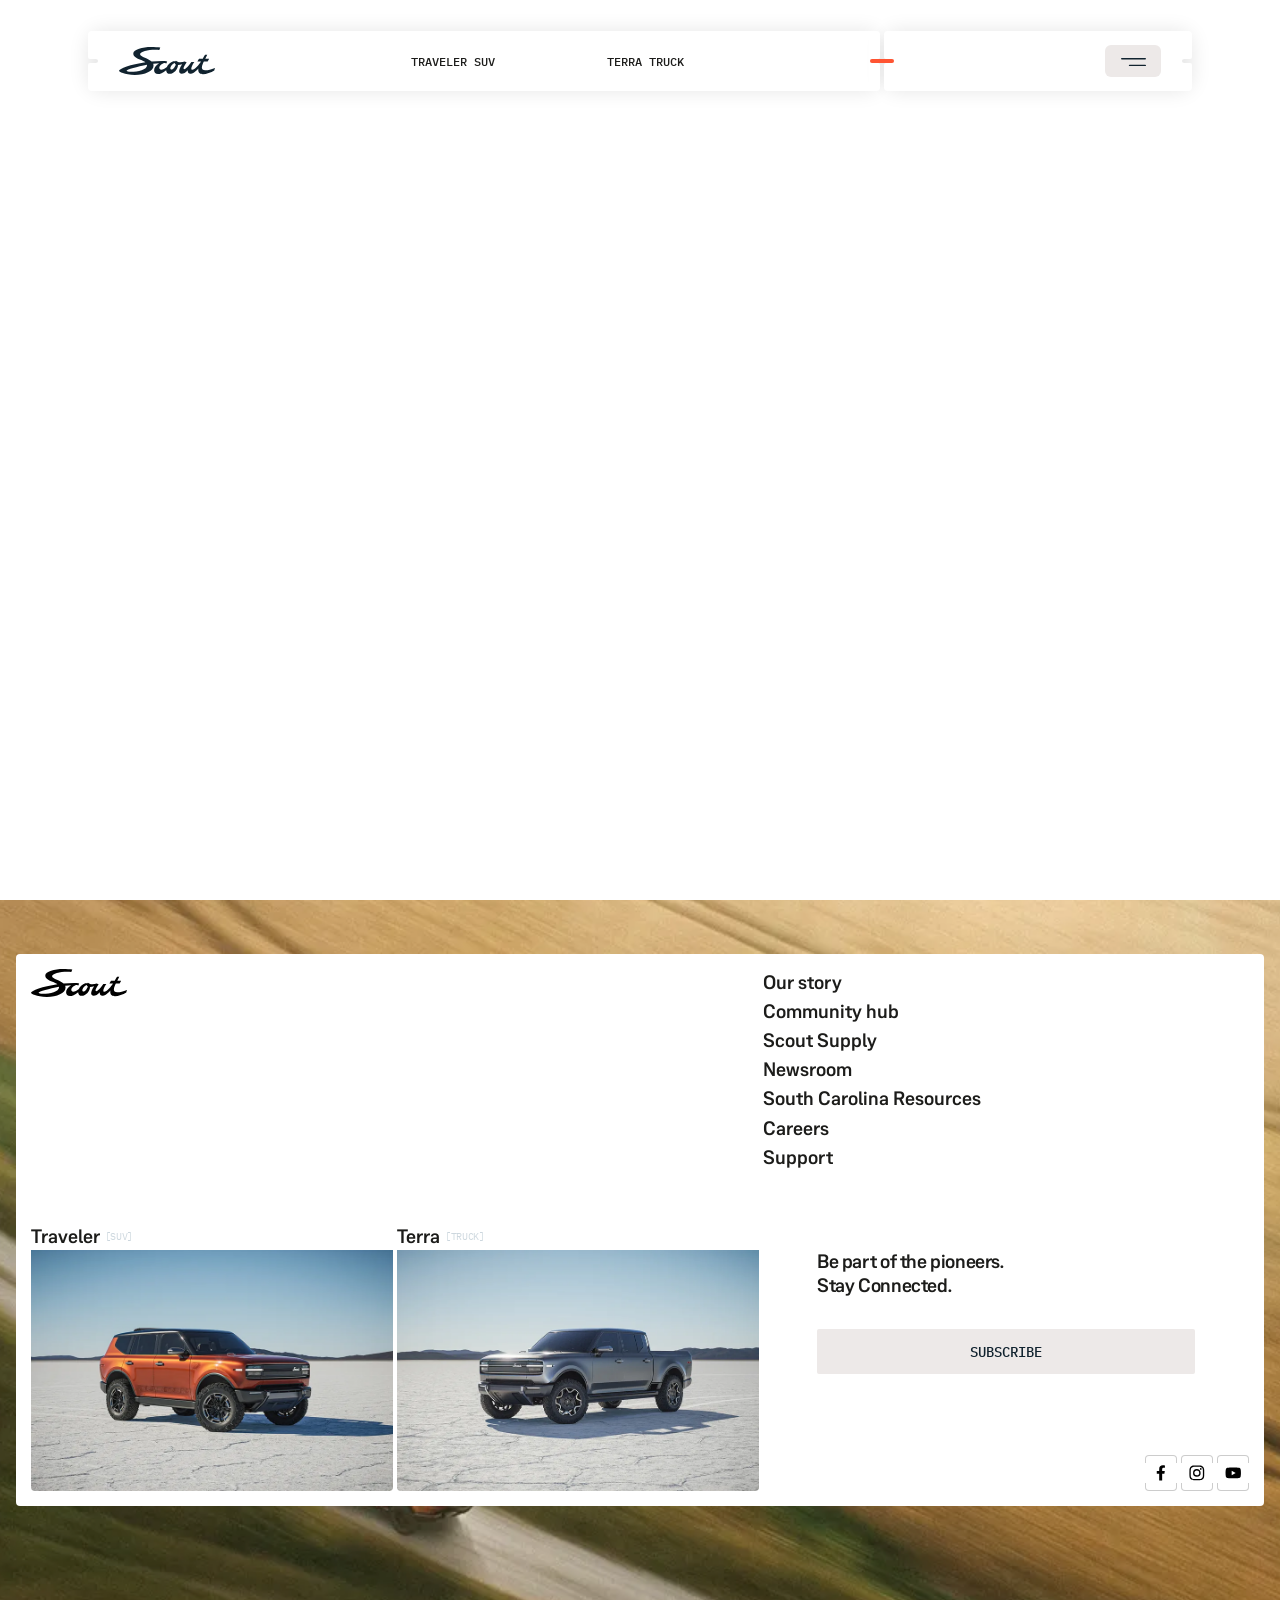
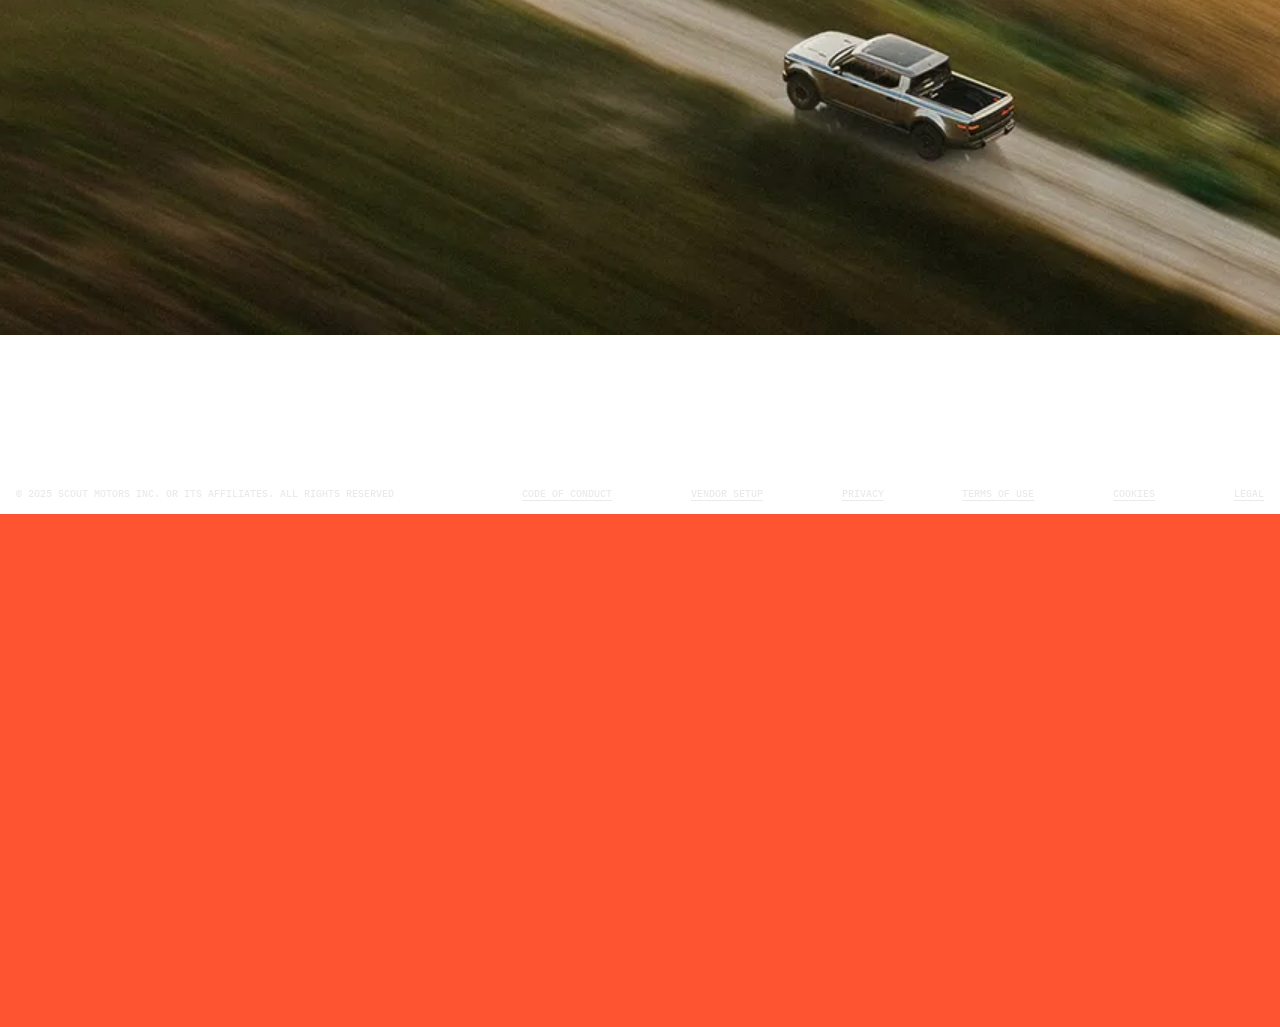
==== careers/index.html @ fe51dde9 "gs" ====
<!DOCTYPE html><html lang="en"> <head><meta charset="UTF-8"><meta name="viewport" content="width=device-width"><link rel="icon" type="image/svg+xml" href="/favicon.svg"><link rel="sitemap" href="/sitemap-index.xml"><meta name="generator" content="Astro v4.16.18"><!-- OneTrust Cookies Consent Notice start for www.scoutmotors.com --><script src="https://cdn.cookielaw.org/scripttemplates/otSDKStub.js" type="text/javascript" charset="UTF-8" data-domain-script="01917b07-a124-7808-bd2e-04bf32c67e38"></script><script type="text/javascript">
            //initialize OneTrust Cookies Consent Notice for www.scoutmotors.com
            function OptanonWrapper() {}
        </script><!-- in <head> before GTM code --><!-- <script is:inline>
            window.dataLayer = window.dataLayer || [];
            function gtag() {
                dataLayer.push(arguments);
            }
        </script> --><!-- Google Tag Manager --><script async defer>(function(){const GTM_ID = "GTM-MXZLWJSB";

            (function (w, d, s, l, i) {
                w[l] = w[l] || [];
                w[l].push({ 'gtm.start': new Date().getTime(), event: 'gtm.js' });
                var f = d.getElementsByTagName(s)[0],
                    j = d.createElement(s),
                    dl = l != 'dataLayer' ? '&l=' + l : '';
                j.setAttribute('class', 'optanon-category-C0002');
                j.async = true;
                j.src = 'https://www.googletagmanager.com/gtm.js?id=' + i + dl;
                f.parentNode.insertBefore(j, f);
            })(window, document, 'script', 'dataLayer', GTM_ID);
        })();</script><!-- End Google Tag Manager --><!-- Google tag (gtag.js) --><script async src="https://www.googletagmanager.com/gtag/js?id=G-EWMT52PYQP"></script><script type="text/plain" class="optanon-category-C0002">(function(){const GA_ID = "G-EWMT52PYQP";

            window.dataLayer = window.dataLayer || [];
            function gtag() {
                dataLayer.push(arguments);
            }
            gtag('js', new Date());

            gtag('config', GA_ID);
        })();</script><title>Jobs at Scout Motors</title><link rel="canonical" href="https://www.scoutmotors.com/careers"><meta name="description" content="Scouts always come back."><meta name="robots" content="index, follow"><meta property="og:title" content="Jobs at Scout Motors"><meta property="og:type" content="website"><meta property="og:image" content="https://images.ctfassets.net/bi0eniwfxrs8/7srJzab8iM36Jm9fgBqLZ5/27ed99071bf9fe60a0663b18d64bd4b2/Traveler.webp"><meta property="og:url" content="https://www.scoutmotors.com/careers"><meta property="og:description" content="Scouts always come back."><meta name="twitter:card" content="summary_large_image"><meta name="twitter:site" content="@Scout_Motors"><meta name="twitter:title" content="Jobs at Scout Motors"><meta name="twitter:image" content="https://images.ctfassets.net/bi0eniwfxrs8/7srJzab8iM36Jm9fgBqLZ5/27ed99071bf9fe60a0663b18d64bd4b2/Traveler.webp"><meta name="twitter:description" content="Scouts always come back."><meta name="robots" content="index,follow"><!-- Fonts --><link rel="preload" href="/fonts/ScoutSansV4-Regular_ttf.woff2" as="font" type="font/woff2" crossorigin><link rel="preload" href="/fonts/ScoutSansV4-Medium_ttf.woff2" as="font" type="font/woff2" crossorigin><link rel="preload" href="/fonts/ScoutSansSemiCondV4-Bold_ttf.woff2" as="font" type="font/woff2" crossorigin><link rel="preload" href="/fonts/ScoutSansWideV4-Medium_ttf.woff2" as="font" type="font/woff2" crossorigin><link rel="preload" href="/fonts/IBMPlexMono-Regular.woff2" as="font" type="font/woff2" crossorigin><link rel="preload" href="/fonts/IBMPlexMono-Medium.woff2" as="font" type="font/woff2" crossorigin><link rel="prefetch" href="/assets/images/sprite.svg?v=1752703705661" as="image" type="image/svg+xml"><link rel="stylesheet" href="/_astro/ourstory.xHQ1y80_.css">
<style>@keyframes react-loading-skeleton{to{transform:translate(100%)}}.react-loading-skeleton{--base-color: #ebebeb;--highlight-color: #f5f5f5;--animation-duration: 1.5s;--animation-direction: normal;--pseudo-element-display: block;background-color:var(--base-color);width:100%;border-radius:.25rem;display:inline-flex;line-height:1;position:relative;-webkit-user-select:none;-moz-user-select:none;user-select:none;overflow:hidden}.react-loading-skeleton:after{content:" ";display:var(--pseudo-element-display);position:absolute;top:0;left:0;right:0;height:100%;background-repeat:no-repeat;background-image:var( --custom-highlight-background, linear-gradient( 90deg, var(--base-color) 0%, var(--highlight-color) 50%, var(--base-color) 100% ) );transform:translate(-100%);animation-name:react-loading-skeleton;animation-direction:var(--animation-direction);animation-duration:var(--animation-duration);animation-timing-function:ease-in-out;animation-iteration-count:infinite}@media (prefers-reduced-motion){.react-loading-skeleton{--pseudo-element-display: none}}
.lazy-load-image-background.opacity{opacity:0}.lazy-load-image-background.opacity.lazy-load-image-loaded{opacity:1;transition:opacity .3s}
.reserve-form-drawer .reserve-form{margin:0;padding-left:1rem;padding-right:.75rem}@media (min-width: 700px){.reserve-form-drawer .reserve-form{padding-left:1.5rem;padding-right:1.5rem;padding-top:55px;padding-bottom:55px}}@media (min-width: 1000px){.reserve-form-drawer .reserve-form{padding-left:45px;padding-right:45px}}@media (max-width: 699px){.reserve-form-drawer .reserve-form{border-radius:26px 26px 0 0/26px 26px 0px 0px}}.reserve-form-drawer .reserve-form{background-image:none!important;border-radius:0!important}.reserve-form-drawer .reserve-form .u-container-small{max-width:100%;padding:0}.c-drawer-open{overflow:hidden}.c-drawer-open:after{position:fixed;bottom:0;left:0;top:0;z-index:999;height:100%;width:100%;background-color:#01010180;opacity:1;transition-property:all;transition-timing-function:cubic-bezier(.4,0,.2,1);content:var(--tw-content);transition-duration:.3s}
</style><script type="module" src="/_astro/hoisted.DEENYDYk.js"></script>
        <script>
          // Use existing or create new session ID
          let sessionId = sessionStorage.getItem('session_id');
          if (!sessionId) {
            sessionId = '4be9ad70-6019-41b4-801f-12d979cd3027';
            sessionStorage.setItem('session_id', sessionId);
          }

          // Store for use in this page
          window.sessionId = sessionId;
          window.requestId = '8bfe89f5-7bb7-4d2e-9e81-131b9dd02915';

          // Apply session tracking to XHR requests
          const originalXhrOpen = XMLHttpRequest.prototype.open;
          XMLHttpRequest.prototype.open = function(...args) {
            const method = args[0];
            const url = args[1];
            const result = originalXhrOpen.apply(this, args);
            
            // Only add session header for same-origin requests
            if (isSameOriginRequest(url) && window.sessionId) {
              this.setRequestHeader("X-Session-ID", window.sessionId);
            }
            return result;
          };

          // Apply session tracking to fetch requests
          const originalFetch = window.fetch;
          window.fetch = function(resource, options) {
            options = options || {};
            options.headers = options.headers || {};
            
            // Check if this is a same-origin request before adding session header
            let isSameOrigin = false;
            
            if (typeof resource === 'string') {
              isSameOrigin = isSameOriginRequest(resource);
            } else if (resource instanceof URL) {
              isSameOrigin = isSameOriginRequest(resource.href);
            } else if (resource instanceof Request) {
              isSameOrigin = isSameOriginRequest(resource.url);
            }
            
            // Only add session header for same-origin requests
            if (isSameOrigin && window.sessionId) {
              if (options.headers instanceof Headers) {
                options.headers.set("X-Session-ID", window.sessionId);
              } else {
                options.headers["X-Session-ID"] = window.sessionId;
              }
            }
            
            return originalFetch.call(this, resource, options);
          };
          
          // Fix anchor tags with protocol-relative URLs
          document.addEventListener('DOMContentLoaded', function() {
            // Process all anchor tags on the page
            document.querySelectorAll('a').forEach(function(anchor) {
              // Get the original click handler if any
              const originalClickHandler = anchor.onclick;
              
              // Add our handler to process clicks on anchor tags
              anchor.addEventListener('click', function(event) {
                const href = this.getAttribute('href');
                
                // If it's a protocol-relative URL, don't add any custom headers
                if (href && (href.startsWith('//') || href.includes('://') && !isSameOriginRequest(href))) {
                  // Let default browser behavior handle it without our XHR/fetch overrides
                  return;
                }
              });
            });
          });

          /**
           * Checks if a given URL is same-origin with the current page.
           * @param {string} urlString The URL to check.
           * @returns {boolean} True if the URL is same-origin, false otherwise.
           */
          function isSameOriginRequest(urlString) {
            try {
              const currentOrigin = window.location.origin;
              
              // Handle relative URLs - they're always same origin
              if (urlString.startsWith('/') && !urlString.startsWith('//')) {
                return true;
              }
              
              // Protocol-relative URLs (//example.com/...) need special handling
              if (urlString.startsWith('//')) {
                const protocol = window.location.protocol;
                const fullUrl = protocol + urlString;
                const targetOrigin = new URL(fullUrl).origin;
                return targetOrigin === currentOrigin;
              }
              
              // For absolute URLs, compare origins
              if (urlString.includes('://')) {
                const targetOrigin = new URL(urlString).origin;
                return targetOrigin === currentOrigin;
              }
              
              // For URLs without protocol or leading slash, they're relative and same-origin
              return true;
            } catch (e) {
              console.warn("Error checking origin for URL: " + urlString, e);
              // If there's an error parsing the URL, assume it's cross-origin to be safe
              return false;
            }
          }
        </script>
      
</head> <body> <!--
         /**
         * This code snippet is used to pass environment variables from the server to the client.
         * An alternative approach is to append the variables to the window object.
         */
        --> <div id="scout-env-banner" data-auth-domain="&#34;production-scoutmotors.us.auth0.com&#34;" data-auth-client-id="&#34;rD9OJoz9u1w9rwGfI9OVFpuIoUuOynP5&#34;" data-auth-audience="&#34;https:/scoutmotors.com/api&#34;" data-captcha-site-key-v2="&#34;6LeErNUpAAAAANbSs3h5bhV2xC41Tj3FhaWYTixA&#34;" data-captcha-site-key-v3="&#34;6Lf9eJ8pAAAAAAwwAfa2OiJKohJfrL9OgAaG5DqT&#34;"></div> <style>astro-island,astro-slot,astro-static-slot{display:contents}</style><script>(()=>{var e=async t=>{await(await t())()};(self.Astro||(self.Astro={})).only=e;window.dispatchEvent(new Event("astro:only"));})();;(()=>{var A=Object.defineProperty;var g=(i,o,a)=>o in i?A(i,o,{enumerable:!0,configurable:!0,writable:!0,value:a}):i[o]=a;var d=(i,o,a)=>g(i,typeof o!="symbol"?o+"":o,a);{let i={0:t=>m(t),1:t=>a(t),2:t=>new RegExp(t),3:t=>new Date(t),4:t=>new Map(a(t)),5:t=>new Set(a(t)),6:t=>BigInt(t),7:t=>new URL(t),8:t=>new Uint8Array(t),9:t=>new Uint16Array(t),10:t=>new Uint32Array(t),11:t=>1/0*t},o=t=>{let[l,e]=t;return l in i?i[l](e):void 0},a=t=>t.map(o),m=t=>typeof t!="object"||t===null?t:Object.fromEntries(Object.entries(t).map(([l,e])=>[l,o(e)]));class y extends HTMLElement{constructor(){super(...arguments);d(this,"Component");d(this,"hydrator");d(this,"hydrate",async()=>{var b;if(!this.hydrator||!this.isConnected)return;let e=(b=this.parentElement)==null?void 0:b.closest("astro-island[ssr]");if(e){e.addEventListener("astro:hydrate",this.hydrate,{once:!0});return}let c=this.querySelectorAll("astro-slot"),n={},h=this.querySelectorAll("template[data-astro-template]");for(let r of h){let s=r.closest(this.tagName);s!=null&&s.isSameNode(this)&&(n[r.getAttribute("data-astro-template")||"default"]=r.innerHTML,r.remove())}for(let r of c){let s=r.closest(this.tagName);s!=null&&s.isSameNode(this)&&(n[r.getAttribute("name")||"default"]=r.innerHTML)}let p;try{p=this.hasAttribute("props")?m(JSON.parse(this.getAttribute("props"))):{}}catch(r){let s=this.getAttribute("component-url")||"<unknown>",v=this.getAttribute("component-export");throw v&&(s+=` (export ${v})`),console.error(`[hydrate] Error parsing props for component ${s}`,this.getAttribute("props"),r),r}let u;await this.hydrator(this)(this.Component,p,n,{client:this.getAttribute("client")}),this.removeAttribute("ssr"),this.dispatchEvent(new CustomEvent("astro:hydrate"))});d(this,"unmount",()=>{this.isConnected||this.dispatchEvent(new CustomEvent("astro:unmount"))})}disconnectedCallback(){document.removeEventListener("astro:after-swap",this.unmount),document.addEventListener("astro:after-swap",this.unmount,{once:!0})}connectedCallback(){if(!this.hasAttribute("await-children")||document.readyState==="interactive"||document.readyState==="complete")this.childrenConnectedCallback();else{let e=()=>{document.removeEventListener("DOMContentLoaded",e),c.disconnect(),this.childrenConnectedCallback()},c=new MutationObserver(()=>{var n;((n=this.lastChild)==null?void 0:n.nodeType)===Node.COMMENT_NODE&&this.lastChild.nodeValue==="astro:end"&&(this.lastChild.remove(),e())});c.observe(this,{childList:!0}),document.addEventListener("DOMContentLoaded",e)}}async childrenConnectedCallback(){let e=this.getAttribute("before-hydration-url");e&&await import(e),this.start()}async start(){let e=JSON.parse(this.getAttribute("opts")),c=this.getAttribute("client");if(Astro[c]===void 0){window.addEventListener(`astro:${c}`,()=>this.start(),{once:!0});return}try{await Astro[c](async()=>{let n=this.getAttribute("renderer-url"),[h,{default:p}]=await Promise.all([import(this.getAttribute("component-url")),n?import(n):()=>()=>{}]),u=this.getAttribute("component-export")||"default";if(!u.includes("."))this.Component=h[u];else{this.Component=h;for(let f of u.split("."))this.Component=this.Component[f]}return this.hydrator=p,this.hydrate},e,this)}catch(n){console.error(`[astro-island] Error hydrating ${this.getAttribute("component-url")}`,n)}}attributeChangedCallback(){this.hydrate()}}d(y,"observedAttributes",["props"]),customElements.get("astro-island")||customElements.define("astro-island",y)}})();</script><astro-island uid="Z1CIuih" component-url="/_astro/HandleAuth.D9Xv_Iz5.js" component-export="default" renderer-url="/_astro/client.4fxRVa_4.js" props="{}" ssr="" client="only" opts="{&quot;name&quot;:&quot;HandleAuth&quot;,&quot;value&quot;:&quot;react&quot;}"></astro-island> <img class="optanon-category-C0002 u-h-0" height="1" width="1" alt="" src="https://insight.adsrvr.org/track/pxl/?adv=198qibv&ct=0:n9nvoxw&fmt=3"> <header> <nav class="c-header"> <c-skip-link class="c-skip-link"> <button type="button" class="c-button -primary"> <span class="c-button_inner"> <span class="c-button_label"> Skip to main content </span>  </span> </button> </c-skip-link>  <div class="c-header_outer"> <div class="c-header_primary || c-header_col"> <div class="c-header_col-razor"> <div></div> </div> <div class="c-header_col-bg"></div> <a href="/" class="c-header_logo" id="headerLogo" aria-label="Scout Motors"> <span class="c-icon"> <svg class="svg-logo" aria-hidden="true" focusable="false"> <use href="/assets/images/sprite.svg?v=1752703705661#logo"></use> </svg> </span> </a> <div class="c-header_products"> <span class="u-sr-only">Products</span> <ul class="c-header_nav"> <li class="c-header_nav-item"> <a href="/traveler" class="c-header_link -product c-button -link"> Traveler SUV </a> </li><li class="c-header_nav-item"> <a href="/terra" class="c-header_link -product c-button -link"> Terra Truck </a> </li> </ul> </div> <div class="c-header_col-razor"> <div></div> </div> </div> <div class="c-header_secondary || c-header_col" tabindex="-1" id="secondary-nav"> <div class="c-header_col-razor"> <div></div> </div> <div class="c-header_col-bg"></div> <astro-island uid="Z10o1iy" component-url="/_astro/HeaderSecondaryNav.DB0nwmVf.js" component-export="default" renderer-url="/_astro/client.4fxRVa_4.js" props="{}" ssr="" client="only" opts="{&quot;name&quot;:&quot;HeaderSecondaryNav&quot;,&quot;value&quot;:&quot;react&quot;}"></astro-island> <button type="button" data-menu-toggler id="headerMenuToggler" aria-label="Menu" class="c-button c-header_menu-toggler -light -menu"> <span class="c-button_inner"> <span class="c-button_label">  <span class="c-icon"> <svg class="svg-burger" aria-hidden="true" focusable="false"> <use href="/assets/images/sprite.svg?v=1752703705661#burger"></use> </svg> </span>  </span>  </span> </button> <div class="c-header_col-razor"> <div></div> </div> </div> </div> </nav> <c-menu data-lenis-prevent> <nav class="c-menu"> <div class="c-menu_inner" data-menu> <div class="c-menu_head"> <a href="/" class="c-menu_logo" id="menuLogo" aria-label="Scout Motors"><span class="c-icon"> <svg class="svg-logo" aria-hidden="true" focusable="false"> <use href="/assets/images/sprite.svg?v=1752703705661#logo"></use> </svg> </span></a> <button type="button" id="menuClose" data-menu-toggler aria-label="Close" class="c-button -menu -light"> <span class="c-button_inner"> <span class="c-button_label">  <span class="c-icon"> <svg class="svg-burger-close" aria-hidden="true" focusable="false"> <use href="/assets/images/sprite.svg?v=1752703705661#burger-close"></use> </svg> </span>  </span>  </span> </button> </div> <div class="c-menu_main"> <div class="c-menu_main-inner"> <ul class="c-primary-nav"> <li class="c-primary-nav_item"> <a href="/ourstory" class="c-primary-nav_link"> Our story </a> </li><li class="c-primary-nav_item"> <a href="/community" class="c-primary-nav_link"> Community hub </a> </li><li class="c-primary-nav_item"> <a href="https://supply.scoutmotors.com/" class="c-primary-nav_link"> Scout Supply </a> </li><li class="c-primary-nav_item"> <a href="/newsroom" class="c-primary-nav_link"> Newsroom </a> </li><li class="c-primary-nav_item"> <a href="/scresources" class="c-primary-nav_link"> South Carolina Resources </a> </li><li class="c-primary-nav_item"> <a href="/careers" class="c-primary-nav_link"> Careers </a> </li><li class="c-primary-nav_item"> <a href="https://support.scoutmotors.com" class="c-primary-nav_link"> Support </a> </li> </ul> <astro-island uid="Z1eVMlo" component-url="/_astro/MenuAccount.DepO2aXM.js" component-export="default" renderer-url="/_astro/client.4fxRVa_4.js" props="{}" ssr="" client="only" opts="{&quot;name&quot;:&quot;MenuAccount&quot;,&quot;value&quot;:&quot;react&quot;}"></astro-island> </div> </div> <ul class="c-menu_products || u-grid u-grid-cols-2 u-gap-1"> <div class="c-nav-tile c-menu_product"> <div class="c-nav-tile_head"> <span class="c-nav-tile_title">Traveler</span> <span class="c-nav-tile_subtitle">SUV</span> </div> <div class="c-nav-tile_image-wrapper"> <div style="--width:960;--height:540" class="c-image -lazy-load -cover || c-nav-tile_image"><div class="c-image_inner"><img src="/assets/imgs/traveler_product_thumb.BhAY_f9P.jpg&#38;w=960&#38;h=540&#38;f=webp" srcset="/assets/imgs/traveler_product_thumb.BhAY_f9P.jpg&#38;w=720&#38;f=webp 720w, /assets/imgs/traveler_product_thumb.BhAY_f9P.jpg&#38;w=960&#38;h=540&#38;f=webp 1440w, /assets/imgs/traveler_product_thumb.BhAY_f9P.jpg&#38;w=960&#38;h=540&#38;f=webp 1920w" class="c-image_img" inferSize="true" sizes="(max-width: 720px) 720px, (max-width: 1440px) 1440px, 1920px" alt="Traveler SUV" loading="lazy" onload="this.closest('.c-image')?.classList?.add('is-loaded');" width="960" height="540" decoding="async"></div></div> </div> <a href="/traveler" class="c-nav-tile_link">Learn more about Traveler</a> </div><div class="c-nav-tile c-menu_product"> <div class="c-nav-tile_head"> <span class="c-nav-tile_title">Terra</span> <span class="c-nav-tile_subtitle">Truck</span> </div> <div class="c-nav-tile_image-wrapper"> <div style="--width:960;--height:540" class="c-image -lazy-load -cover || c-nav-tile_image"><div class="c-image_inner"><img src="/assets/imgs/terra_product_thumb.m3XxHfjB.jpg&#38;w=960&#38;h=540&#38;f=webp" srcset="/assets/imgs/terra_product_thumb.m3XxHfjB.jpg&#38;w=720&#38;f=webp 720w, /assets/imgs/terra_product_thumb.m3XxHfjB.jpg&#38;w=960&#38;h=540&#38;f=webp 1440w, /assets/imgs/terra_product_thumb.m3XxHfjB.jpg&#38;w=960&#38;h=540&#38;f=webp 1920w" class="c-image_img" inferSize="true" sizes="(max-width: 720px) 720px, (max-width: 1440px) 1440px, 1920px" alt="Terra Truck" loading="lazy" onload="this.closest('.c-image')?.classList?.add('is-loaded');" width="960" height="540" decoding="async"></div></div> </div> <a href="/terra" class="c-nav-tile_link">Learn more about Terra</a> </div> </ul> <div class="c-menu_cta"> <div class="c-book-tile u-button-hover c-menu_cta-tile"> <div class="c-book-tile_head c-body-reg-white">  <div class="u-grid u-grid-cols-2 u-gap-1"> <span>Reservations open now.</span> <span>Be part of the pioneers.</span> </div>  </div> <hr class="c-book-tile_hr"> <div class="c-book-tile_cta" aria-hidden="true"> <div aria-hidden="true" class="c-button -transparent -full u-cursor-pointer"> <span class="c-button_inner"> <span class="c-button_label"> Reserve Now </span>  </span> </div> </div> <button class="c-book-tile_link menu-reservation">Reserve Now</button> </div>  </div> </div> </nav> <div class="c-menu_backdrop"></div> </c-menu>  </header> <main role="main" id="main-content"> <div id="content" class="u-min-h-[100vh]">   <astro-island uid="ZQ8yPW" component-url="/_astro/HeroBanner.ktQ4ekwL.js" component-export="default" renderer-url="/_astro/client.4fxRVa_4.js" props="{&quot;careerPageData&quot;:[0,{&quot;metadata&quot;:[0,{&quot;tags&quot;:[1,[]],&quot;concepts&quot;:[1,[]]}],&quot;sys&quot;:[0,{&quot;space&quot;:[0,{&quot;sys&quot;:[0,{&quot;type&quot;:[0,&quot;Link&quot;],&quot;linkType&quot;:[0,&quot;Space&quot;],&quot;id&quot;:[0,&quot;bi0eniwfxrs8&quot;]}]}],&quot;id&quot;:[0,&quot;2zWLgSC2MgH1fp5g5DZQ4q&quot;],&quot;type&quot;:[0,&quot;Entry&quot;],&quot;createdAt&quot;:[0,&quot;2024-07-04T06:44:14.014Z&quot;],&quot;updatedAt&quot;:[0,&quot;2025-05-08T06:43:49.928Z&quot;],&quot;environment&quot;:[0,{&quot;sys&quot;:[0,{&quot;id&quot;:[0,&quot;master&quot;],&quot;type&quot;:[0,&quot;Link&quot;],&quot;linkType&quot;:[0,&quot;Environment&quot;]}]}],&quot;publishedVersion&quot;:[0,192],&quot;revision&quot;:[0,36],&quot;contentType&quot;:[0,{&quot;sys&quot;:[0,{&quot;type&quot;:[0,&quot;Link&quot;],&quot;linkType&quot;:[0,&quot;ContentType&quot;],&quot;id&quot;:[0,&quot;careersPage&quot;]}]}],&quot;locale&quot;:[0,&quot;en-US&quot;]}],&quot;fields&quot;:[0,{&quot;title&quot;:[0,&quot;Careers Page&quot;],&quot;heroSection&quot;:[0,{&quot;metadata&quot;:[0,{&quot;tags&quot;:[1,[]],&quot;concepts&quot;:[1,[]]}],&quot;sys&quot;:[0,{&quot;space&quot;:[0,{&quot;sys&quot;:[0,{&quot;type&quot;:[0,&quot;Link&quot;],&quot;linkType&quot;:[0,&quot;Space&quot;],&quot;id&quot;:[0,&quot;bi0eniwfxrs8&quot;]}]}],&quot;id&quot;:[0,&quot;449KkCu7Ft2fdN8gYnvCDb&quot;],&quot;type&quot;:[0,&quot;Entry&quot;],&quot;createdAt&quot;:[0,&quot;2024-07-04T06:31:03.180Z&quot;],&quot;updatedAt&quot;:[0,&quot;2025-07-23T13:04:16.998Z&quot;],&quot;environment&quot;:[0,{&quot;sys&quot;:[0,{&quot;id&quot;:[0,&quot;master&quot;],&quot;type&quot;:[0,&quot;Link&quot;],&quot;linkType&quot;:[0,&quot;Environment&quot;]}]}],&quot;publishedVersion&quot;:[0,73],&quot;revision&quot;:[0,14],&quot;contentType&quot;:[0,{&quot;sys&quot;:[0,{&quot;type&quot;:[0,&quot;Link&quot;],&quot;linkType&quot;:[0,&quot;ContentType&quot;],&quot;id&quot;:[0,&quot;careerHeroBanner&quot;]}]}],&quot;locale&quot;:[0,&quot;en-US&quot;]}],&quot;fields&quot;:[0,{&quot;title&quot;:[0,&quot;The world needs more scouts.&quot;],&quot;titleAnimation&quot;:[0,{&quot;data&quot;:[0,{}],&quot;content&quot;:[1,[[0,{&quot;data&quot;:[0,{}],&quot;content&quot;:[1,[[0,{&quot;data&quot;:[0,{}],&quot;content&quot;:[1,[[0,{&quot;data&quot;:[0,{}],&quot;content&quot;:[1,[[0,{&quot;data&quot;:[0,{}],&quot;marks&quot;:[1,[]],&quot;value&quot;:[0,&quot;The world  &quot;],&quot;nodeType&quot;:[0,&quot;text&quot;]}]]],&quot;nodeType&quot;:[0,&quot;paragraph&quot;]}]]],&quot;nodeType&quot;:[0,&quot;list-item&quot;]}],[0,{&quot;data&quot;:[0,{}],&quot;content&quot;:[1,[[0,{&quot;data&quot;:[0,{}],&quot;content&quot;:[1,[[0,{&quot;data&quot;:[0,{}],&quot;marks&quot;:[1,[]],&quot;value&quot;:[0,&quot;needs more &quot;],&quot;nodeType&quot;:[0,&quot;text&quot;]}]]],&quot;nodeType&quot;:[0,&quot;paragraph&quot;]}]]],&quot;nodeType&quot;:[0,&quot;list-item&quot;]}],[0,{&quot;data&quot;:[0,{}],&quot;content&quot;:[1,[[0,{&quot;data&quot;:[0,{}],&quot;content&quot;:[1,[[0,{&quot;data&quot;:[0,{}],&quot;marks&quot;:[1,[]],&quot;value&quot;:[0,&quot;scouts.&quot;],&quot;nodeType&quot;:[0,&quot;text&quot;]}]]],&quot;nodeType&quot;:[0,&quot;paragraph&quot;]}]]],&quot;nodeType&quot;:[0,&quot;list-item&quot;]}]]],&quot;nodeType&quot;:[0,&quot;unordered-list&quot;]}],[0,{&quot;data&quot;:[0,{}],&quot;content&quot;:[1,[[0,{&quot;data&quot;:[0,{}],&quot;marks&quot;:[1,[]],&quot;value&quot;:[0,&quot;&quot;],&quot;nodeType&quot;:[0,&quot;text&quot;]}]]],&quot;nodeType&quot;:[0,&quot;paragraph&quot;]}]]],&quot;nodeType&quot;:[0,&quot;document&quot;]}],&quot;subTitle&quot;:[0,&quot;From the original Scout to our cutting-edge electric vehicles, at Scout Motors, we believe in doing things the right way—the Scout way. Every vehicle we create is a testament to our commitment to quality, sustainability, and American craftsmanship.&quot;],&quot;media&quot;:[0,{&quot;metadata&quot;:[0,{&quot;tags&quot;:[1,[]],&quot;concepts&quot;:[1,[]]}],&quot;sys&quot;:[0,{&quot;space&quot;:[0,{&quot;sys&quot;:[0,{&quot;type&quot;:[0,&quot;Link&quot;],&quot;linkType&quot;:[0,&quot;Space&quot;],&quot;id&quot;:[0,&quot;bi0eniwfxrs8&quot;]}]}],&quot;id&quot;:[0,&quot;2HOUOsZYD9sxweVwn1mDRo&quot;],&quot;type&quot;:[0,&quot;Asset&quot;],&quot;createdAt&quot;:[0,&quot;2024-07-04T06:30:49.396Z&quot;],&quot;updatedAt&quot;:[0,&quot;2025-04-16T06:35:39.315Z&quot;],&quot;environment&quot;:[0,{&quot;sys&quot;:[0,{&quot;id&quot;:[0,&quot;master&quot;],&quot;type&quot;:[0,&quot;Link&quot;],&quot;linkType&quot;:[0,&quot;Environment&quot;]}]}],&quot;publishedVersion&quot;:[0,38],&quot;revision&quot;:[0,10],&quot;locale&quot;:[0,&quot;en-US&quot;]}],&quot;fields&quot;:[0,{&quot;title&quot;:[0,&quot;20231121-huntca-scoutmotors-27&quot;],&quot;description&quot;:[0,&quot;&quot;],&quot;file&quot;:[0,{&quot;url&quot;:[0,&quot;//images.ctfassets.net/bi0eniwfxrs8/2HOUOsZYD9sxweVwn1mDRo/0c3ae8ae24e1c2da1e10d0b7e8af03d7/20231121-huntca-scoutmotors-27.jpg&quot;],&quot;details&quot;:[0,{&quot;size&quot;:[0,1795888],&quot;image&quot;:[0,{&quot;width&quot;:[0,1440],&quot;height&quot;:[0,1584]}]}],&quot;fileName&quot;:[0,&quot;20231121-huntca-scoutmotors-27.jpg&quot;],&quot;contentType&quot;:[0,&quot;image/jpeg&quot;]}]}]}],&quot;buttonText&quot;:[0,&quot;All Positions&quot;],&quot;buttonType&quot;:[0,&quot;External&quot;],&quot;buttonUrl&quot;:[0,&quot;https://job-boards.greenhouse.io/scoutmotors&quot;],&quot;secondaryButtonText&quot;:[0,&quot;Manufacturing Positions&quot;],&quot;secondaryButtonType&quot;:[0,&quot;External&quot;],&quot;secondaryButtonUrl&quot;:[0,&quot;https://scoutmotors.sctechjobs.com/ &quot;]}]}],&quot;quoteSection&quot;:[0,{&quot;metadata&quot;:[0,{&quot;tags&quot;:[1,[]],&quot;concepts&quot;:[1,[]]}],&quot;sys&quot;:[0,{&quot;space&quot;:[0,{&quot;sys&quot;:[0,{&quot;type&quot;:[0,&quot;Link&quot;],&quot;linkType&quot;:[0,&quot;Space&quot;],&quot;id&quot;:[0,&quot;bi0eniwfxrs8&quot;]}]}],&quot;id&quot;:[0,&quot;5LKbWFWpQgPx8cW28iFHOj&quot;],&quot;type&quot;:[0,&quot;Entry&quot;],&quot;createdAt&quot;:[0,&quot;2024-07-05T11:56:20.041Z&quot;],&quot;updatedAt&quot;:[0,&quot;2024-12-04T12:17:45.546Z&quot;],&quot;environment&quot;:[0,{&quot;sys&quot;:[0,{&quot;id&quot;:[0,&quot;master&quot;],&quot;type&quot;:[0,&quot;Link&quot;],&quot;linkType&quot;:[0,&quot;Environment&quot;]}]}],&quot;publishedVersion&quot;:[0,38],&quot;revision&quot;:[0,15],&quot;contentType&quot;:[0,{&quot;sys&quot;:[0,{&quot;type&quot;:[0,&quot;Link&quot;],&quot;linkType&quot;:[0,&quot;ContentType&quot;],&quot;id&quot;:[0,&quot;componentTitledesc&quot;]}]}],&quot;locale&quot;:[0,&quot;en-US&quot;]}],&quot;fields&quot;:[0,{&quot;title&quot;:[0,&quot;“We have the privilege of connecting the past with the future by helping people imagine what is possible with the next generation of Scouts.”&quot;],&quot;description&quot;:[0,{&quot;nodeType&quot;:[0,&quot;document&quot;],&quot;data&quot;:[0,{}],&quot;content&quot;:[1,[[0,{&quot;nodeType&quot;:[0,&quot;paragraph&quot;],&quot;data&quot;:[0,{}],&quot;content&quot;:[1,[[0,{&quot;nodeType&quot;:[0,&quot;text&quot;],&quot;value&quot;:[0,&quot;- Scott Keogh - President and CEO, Scout Motors&quot;],&quot;marks&quot;:[1,[]],&quot;data&quot;:[0,{}]}]]]}]]]}]}]}],&quot;scoutWaySectionTitle&quot;:[0,{&quot;data&quot;:[0,{}],&quot;content&quot;:[1,[[0,{&quot;data&quot;:[0,{}],&quot;content&quot;:[1,[[0,{&quot;data&quot;:[0,{}],&quot;marks&quot;:[1,[]],&quot;value&quot;:[0,&quot;The&quot;],&quot;nodeType&quot;:[0,&quot;text&quot;]}]]],&quot;nodeType&quot;:[0,&quot;heading-5&quot;]}],[0,{&quot;data&quot;:[0,{}],&quot;content&quot;:[1,[[0,{&quot;data&quot;:[0,{}],&quot;marks&quot;:[1,[]],&quot;value&quot;:[0,&quot;Scout&quot;],&quot;nodeType&quot;:[0,&quot;text&quot;]}]]],&quot;nodeType&quot;:[0,&quot;heading-5&quot;]}],[0,{&quot;data&quot;:[0,{}],&quot;content&quot;:[1,[[0,{&quot;data&quot;:[0,{}],&quot;marks&quot;:[1,[]],&quot;value&quot;:[0,&quot;way.&quot;],&quot;nodeType&quot;:[0,&quot;text&quot;]}]]],&quot;nodeType&quot;:[0,&quot;heading-5&quot;]}],[0,{&quot;data&quot;:[0,{}],&quot;content&quot;:[1,[[0,{&quot;data&quot;:[0,{}],&quot;marks&quot;:[1,[]],&quot;value&quot;:[0,&quot;&quot;],&quot;nodeType&quot;:[0,&quot;text&quot;]}]]],&quot;nodeType&quot;:[0,&quot;paragraph&quot;]}]]],&quot;nodeType&quot;:[0,&quot;document&quot;]}],&quot;scoutWaySectionSubTitle&quot;:[0,&quot;Here at Scout Motors, we‘re carrying forward the heritage of one of the most iconic American vehicles in history. A vehicle dating back to 1960. One that forged the path for future generations of rugged, off-road SUVs and will do so once again.&quot;],&quot;scoutWaySectionList&quot;:[1,[[0,{&quot;metadata&quot;:[0,{&quot;tags&quot;:[1,[]],&quot;concepts&quot;:[1,[]]}],&quot;sys&quot;:[0,{&quot;space&quot;:[0,{&quot;sys&quot;:[0,{&quot;type&quot;:[0,&quot;Link&quot;],&quot;linkType&quot;:[0,&quot;Space&quot;],&quot;id&quot;:[0,&quot;bi0eniwfxrs8&quot;]}]}],&quot;id&quot;:[0,&quot;4YMm1hs8nc5wV5orXgYOqk&quot;],&quot;type&quot;:[0,&quot;Entry&quot;],&quot;createdAt&quot;:[0,&quot;2024-10-07T12:33:13.612Z&quot;],&quot;updatedAt&quot;:[0,&quot;2024-10-07T12:33:13.612Z&quot;],&quot;environment&quot;:[0,{&quot;sys&quot;:[0,{&quot;id&quot;:[0,&quot;master&quot;],&quot;type&quot;:[0,&quot;Link&quot;],&quot;linkType&quot;:[0,&quot;Environment&quot;]}]}],&quot;publishedVersion&quot;:[0,4],&quot;revision&quot;:[0,1],&quot;contentType&quot;:[0,{&quot;sys&quot;:[0,{&quot;type&quot;:[0,&quot;Link&quot;],&quot;linkType&quot;:[0,&quot;ContentType&quot;],&quot;id&quot;:[0,&quot;componentCareerOrderList&quot;]}]}],&quot;locale&quot;:[0,&quot;en-US&quot;]}],&quot;fields&quot;:[0,{&quot;title&quot;:[0,{&quot;nodeType&quot;:[0,&quot;document&quot;],&quot;data&quot;:[0,{}],&quot;content&quot;:[1,[[0,{&quot;nodeType&quot;:[0,&quot;heading-6&quot;],&quot;data&quot;:[0,{}],&quot;content&quot;:[1,[[0,{&quot;nodeType&quot;:[0,&quot;text&quot;],&quot;value&quot;:[0,&quot;01&quot;],&quot;marks&quot;:[1,[]],&quot;data&quot;:[0,{}]}]]]}],[0,{&quot;nodeType&quot;:[0,&quot;paragraph&quot;],&quot;data&quot;:[0,{}],&quot;content&quot;:[1,[[0,{&quot;nodeType&quot;:[0,&quot;text&quot;],&quot;value&quot;:[0,&quot;Lead with Respect&quot;],&quot;marks&quot;:[1,[]],&quot;data&quot;:[0,{}]}]]]}],[0,{&quot;nodeType&quot;:[0,&quot;paragraph&quot;],&quot;data&quot;:[0,{}],&quot;content&quot;:[1,[[0,{&quot;nodeType&quot;:[0,&quot;text&quot;],&quot;value&quot;:[0,&quot;&quot;],&quot;marks&quot;:[1,[]],&quot;data&quot;:[0,{}]}]]]}]]]}]}]}],[0,{&quot;metadata&quot;:[0,{&quot;tags&quot;:[1,[]],&quot;concepts&quot;:[1,[]]}],&quot;sys&quot;:[0,{&quot;space&quot;:[0,{&quot;sys&quot;:[0,{&quot;type&quot;:[0,&quot;Link&quot;],&quot;linkType&quot;:[0,&quot;Space&quot;],&quot;id&quot;:[0,&quot;bi0eniwfxrs8&quot;]}]}],&quot;id&quot;:[0,&quot;1xbyS9hCaTljI3YHfus3kO&quot;],&quot;type&quot;:[0,&quot;Entry&quot;],&quot;createdAt&quot;:[0,&quot;2024-10-07T12:50:49.506Z&quot;],&quot;updatedAt&quot;:[0,&quot;2024-10-07T12:50:49.506Z&quot;],&quot;environment&quot;:[0,{&quot;sys&quot;:[0,{&quot;id&quot;:[0,&quot;master&quot;],&quot;type&quot;:[0,&quot;Link&quot;],&quot;linkType&quot;:[0,&quot;Environment&quot;]}]}],&quot;publishedVersion&quot;:[0,3],&quot;revision&quot;:[0,1],&quot;contentType&quot;:[0,{&quot;sys&quot;:[0,{&quot;type&quot;:[0,&quot;Link&quot;],&quot;linkType&quot;:[0,&quot;ContentType&quot;],&quot;id&quot;:[0,&quot;componentCareerOrderList&quot;]}]}],&quot;locale&quot;:[0,&quot;en-US&quot;]}],&quot;fields&quot;:[0,{&quot;title&quot;:[0,{&quot;nodeType&quot;:[0,&quot;document&quot;],&quot;data&quot;:[0,{}],&quot;content&quot;:[1,[[0,{&quot;nodeType&quot;:[0,&quot;heading-6&quot;],&quot;data&quot;:[0,{}],&quot;content&quot;:[1,[[0,{&quot;nodeType&quot;:[0,&quot;text&quot;],&quot;value&quot;:[0,&quot;05&quot;],&quot;marks&quot;:[1,[]],&quot;data&quot;:[0,{}]}]]]}],[0,{&quot;nodeType&quot;:[0,&quot;paragraph&quot;],&quot;data&quot;:[0,{}],&quot;content&quot;:[1,[[0,{&quot;nodeType&quot;:[0,&quot;text&quot;],&quot;value&quot;:[0,&quot;Move with Intent&quot;],&quot;marks&quot;:[1,[]],&quot;data&quot;:[0,{}]}]]]}]]]}]}]}],[0,{&quot;metadata&quot;:[0,{&quot;tags&quot;:[1,[]],&quot;concepts&quot;:[1,[]]}],&quot;sys&quot;:[0,{&quot;space&quot;:[0,{&quot;sys&quot;:[0,{&quot;type&quot;:[0,&quot;Link&quot;],&quot;linkType&quot;:[0,&quot;Space&quot;],&quot;id&quot;:[0,&quot;bi0eniwfxrs8&quot;]}]}],&quot;id&quot;:[0,&quot;17lHHi9TqutqQvYy5sjlsV&quot;],&quot;type&quot;:[0,&quot;Entry&quot;],&quot;createdAt&quot;:[0,&quot;2024-10-07T12:38:47.030Z&quot;],&quot;updatedAt&quot;:[0,&quot;2024-10-07T12:38:47.030Z&quot;],&quot;environment&quot;:[0,{&quot;sys&quot;:[0,{&quot;id&quot;:[0,&quot;master&quot;],&quot;type&quot;:[0,&quot;Link&quot;],&quot;linkType&quot;:[0,&quot;Environment&quot;]}]}],&quot;publishedVersion&quot;:[0,4],&quot;revision&quot;:[0,1],&quot;contentType&quot;:[0,{&quot;sys&quot;:[0,{&quot;type&quot;:[0,&quot;Link&quot;],&quot;linkType&quot;:[0,&quot;ContentType&quot;],&quot;id&quot;:[0,&quot;componentCareerOrderList&quot;]}]}],&quot;locale&quot;:[0,&quot;en-US&quot;]}],&quot;fields&quot;:[0,{&quot;title&quot;:[0,{&quot;nodeType&quot;:[0,&quot;document&quot;],&quot;data&quot;:[0,{}],&quot;content&quot;:[1,[[0,{&quot;nodeType&quot;:[0,&quot;heading-6&quot;],&quot;data&quot;:[0,{}],&quot;content&quot;:[1,[[0,{&quot;nodeType&quot;:[0,&quot;text&quot;],&quot;value&quot;:[0,&quot;02&quot;],&quot;marks&quot;:[1,[]],&quot;data&quot;:[0,{}]}]]]}],[0,{&quot;nodeType&quot;:[0,&quot;paragraph&quot;],&quot;data&quot;:[0,{}],&quot;content&quot;:[1,[[0,{&quot;nodeType&quot;:[0,&quot;text&quot;],&quot;value&quot;:[0,&quot;Figure it Out&quot;],&quot;marks&quot;:[1,[]],&quot;data&quot;:[0,{}]}]]]}]]]}]}]}],[0,{&quot;metadata&quot;:[0,{&quot;tags&quot;:[1,[]],&quot;concepts&quot;:[1,[]]}],&quot;sys&quot;:[0,{&quot;space&quot;:[0,{&quot;sys&quot;:[0,{&quot;type&quot;:[0,&quot;Link&quot;],&quot;linkType&quot;:[0,&quot;Space&quot;],&quot;id&quot;:[0,&quot;bi0eniwfxrs8&quot;]}]}],&quot;id&quot;:[0,&quot;5vXAOOOmH09x8378C32G39&quot;],&quot;type&quot;:[0,&quot;Entry&quot;],&quot;createdAt&quot;:[0,&quot;2024-10-07T12:51:13.535Z&quot;],&quot;updatedAt&quot;:[0,&quot;2024-10-07T12:51:13.535Z&quot;],&quot;environment&quot;:[0,{&quot;sys&quot;:[0,{&quot;id&quot;:[0,&quot;master&quot;],&quot;type&quot;:[0,&quot;Link&quot;],&quot;linkType&quot;:[0,&quot;Environment&quot;]}]}],&quot;publishedVersion&quot;:[0,3],&quot;revision&quot;:[0,1],&quot;contentType&quot;:[0,{&quot;sys&quot;:[0,{&quot;type&quot;:[0,&quot;Link&quot;],&quot;linkType&quot;:[0,&quot;ContentType&quot;],&quot;id&quot;:[0,&quot;componentCareerOrderList&quot;]}]}],&quot;locale&quot;:[0,&quot;en-US&quot;]}],&quot;fields&quot;:[0,{&quot;title&quot;:[0,{&quot;nodeType&quot;:[0,&quot;document&quot;],&quot;data&quot;:[0,{}],&quot;content&quot;:[1,[[0,{&quot;nodeType&quot;:[0,&quot;heading-6&quot;],&quot;data&quot;:[0,{}],&quot;content&quot;:[1,[[0,{&quot;nodeType&quot;:[0,&quot;text&quot;],&quot;value&quot;:[0,&quot;06&quot;],&quot;marks&quot;:[1,[]],&quot;data&quot;:[0,{}]}]]]}],[0,{&quot;nodeType&quot;:[0,&quot;paragraph&quot;],&quot;data&quot;:[0,{}],&quot;content&quot;:[1,[[0,{&quot;nodeType&quot;:[0,&quot;text&quot;],&quot;value&quot;:[0,&quot;Go Together&quot;],&quot;marks&quot;:[1,[]],&quot;data&quot;:[0,{}]}]]]}]]]}]}]}],[0,{&quot;metadata&quot;:[0,{&quot;tags&quot;:[1,[]],&quot;concepts&quot;:[1,[]]}],&quot;sys&quot;:[0,{&quot;space&quot;:[0,{&quot;sys&quot;:[0,{&quot;type&quot;:[0,&quot;Link&quot;],&quot;linkType&quot;:[0,&quot;Space&quot;],&quot;id&quot;:[0,&quot;bi0eniwfxrs8&quot;]}]}],&quot;id&quot;:[0,&quot;1wYfl9yZvAB8AkJffJFdoC&quot;],&quot;type&quot;:[0,&quot;Entry&quot;],&quot;createdAt&quot;:[0,&quot;2024-10-07T12:49:50.167Z&quot;],&quot;updatedAt&quot;:[0,&quot;2024-10-07T12:49:50.167Z&quot;],&quot;environment&quot;:[0,{&quot;sys&quot;:[0,{&quot;id&quot;:[0,&quot;master&quot;],&quot;type&quot;:[0,&quot;Link&quot;],&quot;linkType&quot;:[0,&quot;Environment&quot;]}]}],&quot;publishedVersion&quot;:[0,3],&quot;revision&quot;:[0,1],&quot;contentType&quot;:[0,{&quot;sys&quot;:[0,{&quot;type&quot;:[0,&quot;Link&quot;],&quot;linkType&quot;:[0,&quot;ContentType&quot;],&quot;id&quot;:[0,&quot;componentCareerOrderList&quot;]}]}],&quot;locale&quot;:[0,&quot;en-US&quot;]}],&quot;fields&quot;:[0,{&quot;title&quot;:[0,{&quot;nodeType&quot;:[0,&quot;document&quot;],&quot;data&quot;:[0,{}],&quot;content&quot;:[1,[[0,{&quot;nodeType&quot;:[0,&quot;heading-6&quot;],&quot;data&quot;:[0,{}],&quot;content&quot;:[1,[[0,{&quot;nodeType&quot;:[0,&quot;text&quot;],&quot;value&quot;:[0,&quot;03&quot;],&quot;marks&quot;:[1,[]],&quot;data&quot;:[0,{}]}]]]}],[0,{&quot;nodeType&quot;:[0,&quot;paragraph&quot;],&quot;data&quot;:[0,{}],&quot;content&quot;:[1,[[0,{&quot;nodeType&quot;:[0,&quot;text&quot;],&quot;value&quot;:[0,&quot;Step Up&quot;],&quot;marks&quot;:[1,[]],&quot;data&quot;:[0,{}]}]]]}]]]}]}]}],[0,{&quot;metadata&quot;:[0,{&quot;tags&quot;:[1,[]],&quot;concepts&quot;:[1,[]]}],&quot;sys&quot;:[0,{&quot;space&quot;:[0,{&quot;sys&quot;:[0,{&quot;type&quot;:[0,&quot;Link&quot;],&quot;linkType&quot;:[0,&quot;Space&quot;],&quot;id&quot;:[0,&quot;bi0eniwfxrs8&quot;]}]}],&quot;id&quot;:[0,&quot;3WES5zLOBc9Nx7mRKJBcpx&quot;],&quot;type&quot;:[0,&quot;Entry&quot;],&quot;createdAt&quot;:[0,&quot;2024-10-07T12:51:41.166Z&quot;],&quot;updatedAt&quot;:[0,&quot;2024-10-07T12:51:41.166Z&quot;],&quot;environment&quot;:[0,{&quot;sys&quot;:[0,{&quot;id&quot;:[0,&quot;master&quot;],&quot;type&quot;:[0,&quot;Link&quot;],&quot;linkType&quot;:[0,&quot;Environment&quot;]}]}],&quot;publishedVersion&quot;:[0,3],&quot;revision&quot;:[0,1],&quot;contentType&quot;:[0,{&quot;sys&quot;:[0,{&quot;type&quot;:[0,&quot;Link&quot;],&quot;linkType&quot;:[0,&quot;ContentType&quot;],&quot;id&quot;:[0,&quot;componentCareerOrderList&quot;]}]}],&quot;locale&quot;:[0,&quot;en-US&quot;]}],&quot;fields&quot;:[0,{&quot;title&quot;:[0,{&quot;nodeType&quot;:[0,&quot;document&quot;],&quot;data&quot;:[0,{}],&quot;content&quot;:[1,[[0,{&quot;nodeType&quot;:[0,&quot;heading-6&quot;],&quot;data&quot;:[0,{}],&quot;content&quot;:[1,[[0,{&quot;nodeType&quot;:[0,&quot;text&quot;],&quot;value&quot;:[0,&quot;07&quot;],&quot;marks&quot;:[1,[]],&quot;data&quot;:[0,{}]}]]]}],[0,{&quot;nodeType&quot;:[0,&quot;paragraph&quot;],&quot;data&quot;:[0,{}],&quot;content&quot;:[1,[[0,{&quot;nodeType&quot;:[0,&quot;text&quot;],&quot;value&quot;:[0,&quot;Make it Matter&quot;],&quot;marks&quot;:[1,[]],&quot;data&quot;:[0,{}]}]]]}],[0,{&quot;nodeType&quot;:[0,&quot;paragraph&quot;],&quot;data&quot;:[0,{}],&quot;content&quot;:[1,[[0,{&quot;nodeType&quot;:[0,&quot;text&quot;],&quot;value&quot;:[0,&quot;&quot;],&quot;marks&quot;:[1,[]],&quot;data&quot;:[0,{}]}]]]}]]]}]}]}],[0,{&quot;metadata&quot;:[0,{&quot;tags&quot;:[1,[]],&quot;concepts&quot;:[1,[]]}],&quot;sys&quot;:[0,{&quot;space&quot;:[0,{&quot;sys&quot;:[0,{&quot;type&quot;:[0,&quot;Link&quot;],&quot;linkType&quot;:[0,&quot;Space&quot;],&quot;id&quot;:[0,&quot;bi0eniwfxrs8&quot;]}]}],&quot;id&quot;:[0,&quot;2tMszFD6tppZwXH9OrdT4g&quot;],&quot;type&quot;:[0,&quot;Entry&quot;],&quot;createdAt&quot;:[0,&quot;2024-10-07T12:50:18.364Z&quot;],&quot;updatedAt&quot;:[0,&quot;2024-10-07T12:50:18.364Z&quot;],&quot;environment&quot;:[0,{&quot;sys&quot;:[0,{&quot;id&quot;:[0,&quot;master&quot;],&quot;type&quot;:[0,&quot;Link&quot;],&quot;linkType&quot;:[0,&quot;Environment&quot;]}]}],&quot;publishedVersion&quot;:[0,3],&quot;revision&quot;:[0,1],&quot;contentType&quot;:[0,{&quot;sys&quot;:[0,{&quot;type&quot;:[0,&quot;Link&quot;],&quot;linkType&quot;:[0,&quot;ContentType&quot;],&quot;id&quot;:[0,&quot;componentCareerOrderList&quot;]}]}],&quot;locale&quot;:[0,&quot;en-US&quot;]}],&quot;fields&quot;:[0,{&quot;title&quot;:[0,{&quot;nodeType&quot;:[0,&quot;document&quot;],&quot;data&quot;:[0,{}],&quot;content&quot;:[1,[[0,{&quot;nodeType&quot;:[0,&quot;heading-6&quot;],&quot;data&quot;:[0,{}],&quot;content&quot;:[1,[[0,{&quot;nodeType&quot;:[0,&quot;text&quot;],&quot;value&quot;:[0,&quot;04&quot;],&quot;marks&quot;:[1,[]],&quot;data&quot;:[0,{}]}]]]}],[0,{&quot;nodeType&quot;:[0,&quot;paragraph&quot;],&quot;data&quot;:[0,{}],&quot;content&quot;:[1,[[0,{&quot;nodeType&quot;:[0,&quot;text&quot;],&quot;value&quot;:[0,&quot;Enjoy it&quot;],&quot;marks&quot;:[1,[]],&quot;data&quot;:[0,{}]}]]]}]]]}]}]}]]],&quot;benefitMedia&quot;:[0,{&quot;metadata&quot;:[0,{&quot;tags&quot;:[1,[]],&quot;concepts&quot;:[1,[]]}],&quot;sys&quot;:[0,{&quot;space&quot;:[0,{&quot;sys&quot;:[0,{&quot;type&quot;:[0,&quot;Link&quot;],&quot;linkType&quot;:[0,&quot;Space&quot;],&quot;id&quot;:[0,&quot;bi0eniwfxrs8&quot;]}]}],&quot;id&quot;:[0,&quot;6yVG0j0fURYuVkr3rgRpgg&quot;],&quot;type&quot;:[0,&quot;Asset&quot;],&quot;createdAt&quot;:[0,&quot;2024-09-12T13:49:52.849Z&quot;],&quot;updatedAt&quot;:[0,&quot;2025-04-16T06:36:05.980Z&quot;],&quot;environment&quot;:[0,{&quot;sys&quot;:[0,{&quot;id&quot;:[0,&quot;master&quot;],&quot;type&quot;:[0,&quot;Link&quot;],&quot;linkType&quot;:[0,&quot;Environment&quot;]}]}],&quot;publishedVersion&quot;:[0,15],&quot;revision&quot;:[0,5],&quot;locale&quot;:[0,&quot;en-US&quot;]}],&quot;fields&quot;:[0,{&quot;title&quot;:[0,&quot;20231121-huntca-scoutmotors-48 1&quot;],&quot;description&quot;:[0,&quot;&quot;],&quot;file&quot;:[0,{&quot;url&quot;:[0,&quot;//images.ctfassets.net/bi0eniwfxrs8/6yVG0j0fURYuVkr3rgRpgg/250051927289d4889ce0e28f714af18c/20231121-huntca-scoutmotors-48_1.jpg&quot;],&quot;details&quot;:[0,{&quot;size&quot;:[0,1464169],&quot;image&quot;:[0,{&quot;width&quot;:[0,1440],&quot;height&quot;:[0,1284]}]}],&quot;fileName&quot;:[0,&quot;20231121-huntca-scoutmotors-48 1.jpg&quot;],&quot;contentType&quot;:[0,&quot;image/jpeg&quot;]}]}]}],&quot;benefitTitle&quot;:[0,{&quot;metadata&quot;:[0,{&quot;tags&quot;:[1,[]],&quot;concepts&quot;:[1,[]]}],&quot;sys&quot;:[0,{&quot;space&quot;:[0,{&quot;sys&quot;:[0,{&quot;type&quot;:[0,&quot;Link&quot;],&quot;linkType&quot;:[0,&quot;Space&quot;],&quot;id&quot;:[0,&quot;bi0eniwfxrs8&quot;]}]}],&quot;id&quot;:[0,&quot;4hSE7E14ZHuehnyolo3Djp&quot;],&quot;type&quot;:[0,&quot;Entry&quot;],&quot;createdAt&quot;:[0,&quot;2024-07-04T10:03:08.869Z&quot;],&quot;updatedAt&quot;:[0,&quot;2024-10-23T21:20:54.747Z&quot;],&quot;environment&quot;:[0,{&quot;sys&quot;:[0,{&quot;id&quot;:[0,&quot;master&quot;],&quot;type&quot;:[0,&quot;Link&quot;],&quot;linkType&quot;:[0,&quot;Environment&quot;]}]}],&quot;publishedVersion&quot;:[0,18],&quot;revision&quot;:[0,6],&quot;contentType&quot;:[0,{&quot;sys&quot;:[0,{&quot;type&quot;:[0,&quot;Link&quot;],&quot;linkType&quot;:[0,&quot;ContentType&quot;],&quot;id&quot;:[0,&quot;componentTitledesc&quot;]}]}],&quot;locale&quot;:[0,&quot;en-US&quot;]}],&quot;fields&quot;:[0,{&quot;title&quot;:[0,&quot;Benefits.&quot;],&quot;description&quot;:[0,{&quot;data&quot;:[0,{}],&quot;content&quot;:[1,[[0,{&quot;data&quot;:[0,{}],&quot;content&quot;:[1,[[0,{&quot;data&quot;:[0,{}],&quot;marks&quot;:[1,[]],&quot;value&quot;:[0,&quot;We prioritize the well-being of our scouts. We believe that when our team feels valued and supported, everyone thrives together.&quot;],&quot;nodeType&quot;:[0,&quot;text&quot;]}]]],&quot;nodeType&quot;:[0,&quot;paragraph&quot;]}]]],&quot;nodeType&quot;:[0,&quot;document&quot;]}]}]}],&quot;benefitsList&quot;:[1,[[0,{&quot;metadata&quot;:[0,{&quot;tags&quot;:[1,[]],&quot;concepts&quot;:[1,[]]}],&quot;sys&quot;:[0,{&quot;space&quot;:[0,{&quot;sys&quot;:[0,{&quot;type&quot;:[0,&quot;Link&quot;],&quot;linkType&quot;:[0,&quot;Space&quot;],&quot;id&quot;:[0,&quot;bi0eniwfxrs8&quot;]}]}],&quot;id&quot;:[0,&quot;7CRnXRUddh9acWBsoVNVHy&quot;],&quot;type&quot;:[0,&quot;Entry&quot;],&quot;createdAt&quot;:[0,&quot;2024-07-05T12:23:13.394Z&quot;],&quot;updatedAt&quot;:[0,&quot;2024-09-12T13:03:57.654Z&quot;],&quot;environment&quot;:[0,{&quot;sys&quot;:[0,{&quot;id&quot;:[0,&quot;master&quot;],&quot;type&quot;:[0,&quot;Link&quot;],&quot;linkType&quot;:[0,&quot;Environment&quot;]}]}],&quot;publishedVersion&quot;:[0,10],&quot;revision&quot;:[0,4],&quot;contentType&quot;:[0,{&quot;sys&quot;:[0,{&quot;type&quot;:[0,&quot;Link&quot;],&quot;linkType&quot;:[0,&quot;ContentType&quot;],&quot;id&quot;:[0,&quot;careersPageBenefitsList&quot;]}]}],&quot;locale&quot;:[0,&quot;en-US&quot;]}],&quot;fields&quot;:[0,{&quot;title&quot;:[0,&quot;Paid Time Off&quot;],&quot;description&quot;:[0,{&quot;nodeType&quot;:[0,&quot;document&quot;],&quot;data&quot;:[0,{}],&quot;content&quot;:[1,[[0,{&quot;nodeType&quot;:[0,&quot;paragraph&quot;],&quot;data&quot;:[0,{}],&quot;content&quot;:[1,[[0,{&quot;nodeType&quot;:[0,&quot;text&quot;],&quot;value&quot;:[0,&quot;Our comprehensive paid time off program covers both planned and unplanned absences, alongside additional provisions for bereavement leave, jury duty, and more.&quot;],&quot;marks&quot;:[1,[]],&quot;data&quot;:[0,{}]}]]]}]]]}],&quot;media&quot;:[0,{&quot;metadata&quot;:[0,{&quot;tags&quot;:[1,[]],&quot;concepts&quot;:[1,[]]}],&quot;sys&quot;:[0,{&quot;space&quot;:[0,{&quot;sys&quot;:[0,{&quot;type&quot;:[0,&quot;Link&quot;],&quot;linkType&quot;:[0,&quot;Space&quot;],&quot;id&quot;:[0,&quot;bi0eniwfxrs8&quot;]}]}],&quot;id&quot;:[0,&quot;5BnAsWlUeJXSPa7zU6a1h4&quot;],&quot;type&quot;:[0,&quot;Asset&quot;],&quot;createdAt&quot;:[0,&quot;2024-07-05T12:23:01.910Z&quot;],&quot;updatedAt&quot;:[0,&quot;2025-04-16T06:35:45.027Z&quot;],&quot;environment&quot;:[0,{&quot;sys&quot;:[0,{&quot;id&quot;:[0,&quot;master&quot;],&quot;type&quot;:[0,&quot;Link&quot;],&quot;linkType&quot;:[0,&quot;Environment&quot;]}]}],&quot;publishedVersion&quot;:[0,19],&quot;revision&quot;:[0,6],&quot;locale&quot;:[0,&quot;en-US&quot;]}],&quot;fields&quot;:[0,{&quot;title&quot;:[0,&quot;Vector-1&quot;],&quot;description&quot;:[0,&quot;&quot;],&quot;file&quot;:[0,{&quot;url&quot;:[0,&quot;//images.ctfassets.net/bi0eniwfxrs8/5BnAsWlUeJXSPa7zU6a1h4/8c5434b30aa3c5c885d3c851e2e7f585/sailing.svg&quot;],&quot;details&quot;:[0,{&quot;size&quot;:[0,1419],&quot;image&quot;:[0,{&quot;width&quot;:[0,40],&quot;height&quot;:[0,40]}]}],&quot;fileName&quot;:[0,&quot;sailing.svg&quot;],&quot;contentType&quot;:[0,&quot;image/svg+xml&quot;]}]}]}]}]}],[0,{&quot;metadata&quot;:[0,{&quot;tags&quot;:[1,[]],&quot;concepts&quot;:[1,[]]}],&quot;sys&quot;:[0,{&quot;space&quot;:[0,{&quot;sys&quot;:[0,{&quot;type&quot;:[0,&quot;Link&quot;],&quot;linkType&quot;:[0,&quot;Space&quot;],&quot;id&quot;:[0,&quot;bi0eniwfxrs8&quot;]}]}],&quot;id&quot;:[0,&quot;4d4sxWN1W1MGdnuGyTQLlF&quot;],&quot;type&quot;:[0,&quot;Entry&quot;],&quot;createdAt&quot;:[0,&quot;2024-07-05T12:26:29.022Z&quot;],&quot;updatedAt&quot;:[0,&quot;2024-09-12T13:04:43.756Z&quot;],&quot;environment&quot;:[0,{&quot;sys&quot;:[0,{&quot;id&quot;:[0,&quot;master&quot;],&quot;type&quot;:[0,&quot;Link&quot;],&quot;linkType&quot;:[0,&quot;Environment&quot;]}]}],&quot;publishedVersion&quot;:[0,8],&quot;revision&quot;:[0,3],&quot;contentType&quot;:[0,{&quot;sys&quot;:[0,{&quot;type&quot;:[0,&quot;Link&quot;],&quot;linkType&quot;:[0,&quot;ContentType&quot;],&quot;id&quot;:[0,&quot;careersPageBenefitsList&quot;]}]}],&quot;locale&quot;:[0,&quot;en-US&quot;]}],&quot;fields&quot;:[0,{&quot;title&quot;:[0,&quot;Income Protection&quot;],&quot;description&quot;:[0,{&quot;nodeType&quot;:[0,&quot;document&quot;],&quot;data&quot;:[0,{}],&quot;content&quot;:[1,[[0,{&quot;nodeType&quot;:[0,&quot;paragraph&quot;],&quot;data&quot;:[0,{}],&quot;content&quot;:[1,[[0,{&quot;nodeType&quot;:[0,&quot;text&quot;],&quot;value&quot;:[0,&quot;We are proud to provide employer-paid insurance benefits, including Life Insurance, Accidental Death &amp; Dismemberment (AD&amp;D) Insurance, Short-Term Disability, and Long-Term Disability.&quot;],&quot;marks&quot;:[1,[]],&quot;data&quot;:[0,{}]}]]]}],[0,{&quot;nodeType&quot;:[0,&quot;paragraph&quot;],&quot;data&quot;:[0,{}],&quot;content&quot;:[1,[[0,{&quot;nodeType&quot;:[0,&quot;text&quot;],&quot;value&quot;:[0,&quot;\n&quot;],&quot;marks&quot;:[1,[]],&quot;data&quot;:[0,{}]}]]]}]]]}],&quot;media&quot;:[0,{&quot;metadata&quot;:[0,{&quot;tags&quot;:[1,[]],&quot;concepts&quot;:[1,[]]}],&quot;sys&quot;:[0,{&quot;space&quot;:[0,{&quot;sys&quot;:[0,{&quot;type&quot;:[0,&quot;Link&quot;],&quot;linkType&quot;:[0,&quot;Space&quot;],&quot;id&quot;:[0,&quot;bi0eniwfxrs8&quot;]}]}],&quot;id&quot;:[0,&quot;7yKimXKYEnq7aZWLWOLznC&quot;],&quot;type&quot;:[0,&quot;Asset&quot;],&quot;createdAt&quot;:[0,&quot;2024-07-05T12:26:22.624Z&quot;],&quot;updatedAt&quot;:[0,&quot;2025-04-16T06:35:46.708Z&quot;],&quot;environment&quot;:[0,{&quot;sys&quot;:[0,{&quot;id&quot;:[0,&quot;master&quot;],&quot;type&quot;:[0,&quot;Link&quot;],&quot;linkType&quot;:[0,&quot;Environment&quot;]}]}],&quot;publishedVersion&quot;:[0,19],&quot;revision&quot;:[0,6],&quot;locale&quot;:[0,&quot;en-US&quot;]}],&quot;fields&quot;:[0,{&quot;title&quot;:[0,&quot;Vector-5&quot;],&quot;description&quot;:[0,&quot;&quot;],&quot;file&quot;:[0,{&quot;url&quot;:[0,&quot;//images.ctfassets.net/bi0eniwfxrs8/7yKimXKYEnq7aZWLWOLznC/6bfd14bb3d85520cf6a87cf1e35943bf/attach_money.svg&quot;],&quot;details&quot;:[0,{&quot;size&quot;:[0,693],&quot;image&quot;:[0,{&quot;width&quot;:[0,40],&quot;height&quot;:[0,40]}]}],&quot;fileName&quot;:[0,&quot;attach_money.svg&quot;],&quot;contentType&quot;:[0,&quot;image/svg+xml&quot;]}]}]}]}]}],[0,{&quot;metadata&quot;:[0,{&quot;tags&quot;:[1,[]],&quot;concepts&quot;:[1,[]]}],&quot;sys&quot;:[0,{&quot;space&quot;:[0,{&quot;sys&quot;:[0,{&quot;type&quot;:[0,&quot;Link&quot;],&quot;linkType&quot;:[0,&quot;Space&quot;],&quot;id&quot;:[0,&quot;bi0eniwfxrs8&quot;]}]}],&quot;id&quot;:[0,&quot;5RVxYzymv3OPcr7umfEJwG&quot;],&quot;type&quot;:[0,&quot;Entry&quot;],&quot;createdAt&quot;:[0,&quot;2024-07-05T12:24:49.263Z&quot;],&quot;updatedAt&quot;:[0,&quot;2024-09-12T13:05:05.877Z&quot;],&quot;environment&quot;:[0,{&quot;sys&quot;:[0,{&quot;id&quot;:[0,&quot;master&quot;],&quot;type&quot;:[0,&quot;Link&quot;],&quot;linkType&quot;:[0,&quot;Environment&quot;]}]}],&quot;publishedVersion&quot;:[0,7],&quot;revision&quot;:[0,3],&quot;contentType&quot;:[0,{&quot;sys&quot;:[0,{&quot;type&quot;:[0,&quot;Link&quot;],&quot;linkType&quot;:[0,&quot;ContentType&quot;],&quot;id&quot;:[0,&quot;careersPageBenefitsList&quot;]}]}],&quot;locale&quot;:[0,&quot;en-US&quot;]}],&quot;fields&quot;:[0,{&quot;title&quot;:[0,&quot;Medical Insurance&quot;],&quot;description&quot;:[0,{&quot;nodeType&quot;:[0,&quot;document&quot;],&quot;data&quot;:[0,{}],&quot;content&quot;:[1,[[0,{&quot;nodeType&quot;:[0,&quot;paragraph&quot;],&quot;data&quot;:[0,{}],&quot;content&quot;:[1,[[0,{&quot;nodeType&quot;:[0,&quot;text&quot;],&quot;value&quot;:[0,&quot;We offer an insurance coverage plan designed to meet the needs of our scouts, complete with competitive medical, dental, and vision coverage available to qualified employees and their dependents. &quot;],&quot;marks&quot;:[1,[]],&quot;data&quot;:[0,{}]}]]]}],[0,{&quot;nodeType&quot;:[0,&quot;paragraph&quot;],&quot;data&quot;:[0,{}],&quot;content&quot;:[1,[[0,{&quot;nodeType&quot;:[0,&quot;text&quot;],&quot;value&quot;:[0,&quot;\n&quot;],&quot;marks&quot;:[1,[]],&quot;data&quot;:[0,{}]}]]]}]]]}],&quot;media&quot;:[0,{&quot;metadata&quot;:[0,{&quot;tags&quot;:[1,[]],&quot;concepts&quot;:[1,[]]}],&quot;sys&quot;:[0,{&quot;space&quot;:[0,{&quot;sys&quot;:[0,{&quot;type&quot;:[0,&quot;Link&quot;],&quot;linkType&quot;:[0,&quot;Space&quot;],&quot;id&quot;:[0,&quot;bi0eniwfxrs8&quot;]}]}],&quot;id&quot;:[0,&quot;01a670BaxKBOQjUuYn9qsN&quot;],&quot;type&quot;:[0,&quot;Asset&quot;],&quot;createdAt&quot;:[0,&quot;2024-07-05T12:24:43.147Z&quot;],&quot;updatedAt&quot;:[0,&quot;2025-04-16T06:35:45.885Z&quot;],&quot;environment&quot;:[0,{&quot;sys&quot;:[0,{&quot;id&quot;:[0,&quot;master&quot;],&quot;type&quot;:[0,&quot;Link&quot;],&quot;linkType&quot;:[0,&quot;Environment&quot;]}]}],&quot;publishedVersion&quot;:[0,19],&quot;revision&quot;:[0,6],&quot;locale&quot;:[0,&quot;en-US&quot;]}],&quot;fields&quot;:[0,{&quot;title&quot;:[0,&quot;Vector-3&quot;],&quot;description&quot;:[0,&quot;&quot;],&quot;file&quot;:[0,{&quot;url&quot;:[0,&quot;//images.ctfassets.net/bi0eniwfxrs8/01a670BaxKBOQjUuYn9qsN/609f7f03f8ce236cf61633d4d917a231/medical_services.svg&quot;],&quot;details&quot;:[0,{&quot;size&quot;:[0,739],&quot;image&quot;:[0,{&quot;width&quot;:[0,40],&quot;height&quot;:[0,40]}]}],&quot;fileName&quot;:[0,&quot;medical_services.svg&quot;],&quot;contentType&quot;:[0,&quot;image/svg+xml&quot;]}]}]}]}]}],[0,{&quot;metadata&quot;:[0,{&quot;tags&quot;:[1,[]],&quot;concepts&quot;:[1,[]]}],&quot;sys&quot;:[0,{&quot;space&quot;:[0,{&quot;sys&quot;:[0,{&quot;type&quot;:[0,&quot;Link&quot;],&quot;linkType&quot;:[0,&quot;Space&quot;],&quot;id&quot;:[0,&quot;bi0eniwfxrs8&quot;]}]}],&quot;id&quot;:[0,&quot;4KYNfSDZNJWTIgDjMHABX1&quot;],&quot;type&quot;:[0,&quot;Entry&quot;],&quot;createdAt&quot;:[0,&quot;2024-07-05T12:24:05.796Z&quot;],&quot;updatedAt&quot;:[0,&quot;2024-09-12T13:05:27.009Z&quot;],&quot;environment&quot;:[0,{&quot;sys&quot;:[0,{&quot;id&quot;:[0,&quot;master&quot;],&quot;type&quot;:[0,&quot;Link&quot;],&quot;linkType&quot;:[0,&quot;Environment&quot;]}]}],&quot;publishedVersion&quot;:[0,6],&quot;revision&quot;:[0,2],&quot;contentType&quot;:[0,{&quot;sys&quot;:[0,{&quot;type&quot;:[0,&quot;Link&quot;],&quot;linkType&quot;:[0,&quot;ContentType&quot;],&quot;id&quot;:[0,&quot;careersPageBenefitsList&quot;]}]}],&quot;locale&quot;:[0,&quot;en-US&quot;]}],&quot;fields&quot;:[0,{&quot;title&quot;:[0,&quot;401K Retirement Plan&quot;],&quot;description&quot;:[0,{&quot;nodeType&quot;:[0,&quot;document&quot;],&quot;data&quot;:[0,{}],&quot;content&quot;:[1,[[0,{&quot;nodeType&quot;:[0,&quot;paragraph&quot;],&quot;data&quot;:[0,{}],&quot;content&quot;:[1,[[0,{&quot;nodeType&quot;:[0,&quot;text&quot;],&quot;value&quot;:[0,&quot;Our 401(k) program allows our Scouts to plan for their futures, featuring employer matching and immediate vesting. &quot;],&quot;marks&quot;:[1,[]],&quot;data&quot;:[0,{}]}]]]}],[0,{&quot;nodeType&quot;:[0,&quot;paragraph&quot;],&quot;data&quot;:[0,{}],&quot;content&quot;:[1,[[0,{&quot;nodeType&quot;:[0,&quot;text&quot;],&quot;value&quot;:[0,&quot;\n&quot;],&quot;marks&quot;:[1,[]],&quot;data&quot;:[0,{}]}]]]}]]]}],&quot;media&quot;:[0,{&quot;metadata&quot;:[0,{&quot;tags&quot;:[1,[]],&quot;concepts&quot;:[1,[]]}],&quot;sys&quot;:[0,{&quot;space&quot;:[0,{&quot;sys&quot;:[0,{&quot;type&quot;:[0,&quot;Link&quot;],&quot;linkType&quot;:[0,&quot;Space&quot;],&quot;id&quot;:[0,&quot;bi0eniwfxrs8&quot;]}]}],&quot;id&quot;:[0,&quot;2P4RVkqsFYGoyF6gZIWScN&quot;],&quot;type&quot;:[0,&quot;Asset&quot;],&quot;createdAt&quot;:[0,&quot;2024-07-05T12:24:00.335Z&quot;],&quot;updatedAt&quot;:[0,&quot;2025-04-16T06:35:45.464Z&quot;],&quot;environment&quot;:[0,{&quot;sys&quot;:[0,{&quot;id&quot;:[0,&quot;master&quot;],&quot;type&quot;:[0,&quot;Link&quot;],&quot;linkType&quot;:[0,&quot;Environment&quot;]}]}],&quot;publishedVersion&quot;:[0,19],&quot;revision&quot;:[0,6],&quot;locale&quot;:[0,&quot;en-US&quot;]}],&quot;fields&quot;:[0,{&quot;title&quot;:[0,&quot;Vector-2&quot;],&quot;description&quot;:[0,&quot;&quot;],&quot;file&quot;:[0,{&quot;url&quot;:[0,&quot;//images.ctfassets.net/bi0eniwfxrs8/2P4RVkqsFYGoyF6gZIWScN/5b83b0349d7beb9f81616209a2990b4c/savings.svg&quot;],&quot;details&quot;:[0,{&quot;size&quot;:[0,1117],&quot;image&quot;:[0,{&quot;width&quot;:[0,41],&quot;height&quot;:[0,40]}]}],&quot;fileName&quot;:[0,&quot;savings.svg&quot;],&quot;contentType&quot;:[0,&quot;image/svg+xml&quot;]}]}]}]}]}],[0,{&quot;metadata&quot;:[0,{&quot;tags&quot;:[1,[]],&quot;concepts&quot;:[1,[]]}],&quot;sys&quot;:[0,{&quot;space&quot;:[0,{&quot;sys&quot;:[0,{&quot;type&quot;:[0,&quot;Link&quot;],&quot;linkType&quot;:[0,&quot;Space&quot;],&quot;id&quot;:[0,&quot;bi0eniwfxrs8&quot;]}]}],&quot;id&quot;:[0,&quot;41BkkhtrQb738mggOzXE33&quot;],&quot;type&quot;:[0,&quot;Entry&quot;],&quot;createdAt&quot;:[0,&quot;2024-07-05T12:27:22.560Z&quot;],&quot;updatedAt&quot;:[0,&quot;2024-09-12T13:05:50.157Z&quot;],&quot;environment&quot;:[0,{&quot;sys&quot;:[0,{&quot;id&quot;:[0,&quot;master&quot;],&quot;type&quot;:[0,&quot;Link&quot;],&quot;linkType&quot;:[0,&quot;Environment&quot;]}]}],&quot;publishedVersion&quot;:[0,6],&quot;revision&quot;:[0,2],&quot;contentType&quot;:[0,{&quot;sys&quot;:[0,{&quot;type&quot;:[0,&quot;Link&quot;],&quot;linkType&quot;:[0,&quot;ContentType&quot;],&quot;id&quot;:[0,&quot;careersPageBenefitsList&quot;]}]}],&quot;locale&quot;:[0,&quot;en-US&quot;]}],&quot;fields&quot;:[0,{&quot;title&quot;:[0,&quot;Paid Parental Leave&quot;],&quot;description&quot;:[0,{&quot;nodeType&quot;:[0,&quot;document&quot;],&quot;data&quot;:[0,{}],&quot;content&quot;:[1,[[0,{&quot;nodeType&quot;:[0,&quot;paragraph&quot;],&quot;data&quot;:[0,{}],&quot;content&quot;:[1,[[0,{&quot;nodeType&quot;:[0,&quot;text&quot;],&quot;value&quot;:[0,&quot;We offer paid parental leave for biological and adoptive parents of all genders, fostering an inclusive work environment.   &quot;],&quot;marks&quot;:[1,[]],&quot;data&quot;:[0,{}]}]]]}],[0,{&quot;nodeType&quot;:[0,&quot;paragraph&quot;],&quot;data&quot;:[0,{}],&quot;content&quot;:[1,[[0,{&quot;nodeType&quot;:[0,&quot;text&quot;],&quot;value&quot;:[0,&quot;&quot;],&quot;marks&quot;:[1,[]],&quot;data&quot;:[0,{}]}]]]}]]]}],&quot;media&quot;:[0,{&quot;metadata&quot;:[0,{&quot;tags&quot;:[1,[]],&quot;concepts&quot;:[1,[]]}],&quot;sys&quot;:[0,{&quot;space&quot;:[0,{&quot;sys&quot;:[0,{&quot;type&quot;:[0,&quot;Link&quot;],&quot;linkType&quot;:[0,&quot;Space&quot;],&quot;id&quot;:[0,&quot;bi0eniwfxrs8&quot;]}]}],&quot;id&quot;:[0,&quot;1gdXDLqrvw6Y4rnFfNh2rg&quot;],&quot;type&quot;:[0,&quot;Asset&quot;],&quot;createdAt&quot;:[0,&quot;2024-07-05T12:27:16.074Z&quot;],&quot;updatedAt&quot;:[0,&quot;2025-04-16T06:35:47.117Z&quot;],&quot;environment&quot;:[0,{&quot;sys&quot;:[0,{&quot;id&quot;:[0,&quot;master&quot;],&quot;type&quot;:[0,&quot;Link&quot;],&quot;linkType&quot;:[0,&quot;Environment&quot;]}]}],&quot;publishedVersion&quot;:[0,19],&quot;revision&quot;:[0,6],&quot;locale&quot;:[0,&quot;en-US&quot;]}],&quot;fields&quot;:[0,{&quot;title&quot;:[0,&quot;Vector-6&quot;],&quot;description&quot;:[0,&quot;&quot;],&quot;file&quot;:[0,{&quot;url&quot;:[0,&quot;//images.ctfassets.net/bi0eniwfxrs8/1gdXDLqrvw6Y4rnFfNh2rg/cd3aa31a6b6a619c0096cdd6c7972299/child_friendly.svg&quot;],&quot;details&quot;:[0,{&quot;size&quot;:[0,1472],&quot;image&quot;:[0,{&quot;width&quot;:[0,40],&quot;height&quot;:[0,40]}]}],&quot;fileName&quot;:[0,&quot;child_friendly.svg&quot;],&quot;contentType&quot;:[0,&quot;image/svg+xml&quot;]}]}]}]}]}]]],&quot;articlesTitle&quot;:[0,{&quot;metadata&quot;:[0,{&quot;tags&quot;:[1,[]],&quot;concepts&quot;:[1,[]]}],&quot;sys&quot;:[0,{&quot;space&quot;:[0,{&quot;sys&quot;:[0,{&quot;type&quot;:[0,&quot;Link&quot;],&quot;linkType&quot;:[0,&quot;Space&quot;],&quot;id&quot;:[0,&quot;bi0eniwfxrs8&quot;]}]}],&quot;id&quot;:[0,&quot;n5UTjOVQVXy6lTZ44An2Y&quot;],&quot;type&quot;:[0,&quot;Entry&quot;],&quot;createdAt&quot;:[0,&quot;2024-09-12T13:13:03.355Z&quot;],&quot;updatedAt&quot;:[0,&quot;2024-10-23T21:20:45.996Z&quot;],&quot;environment&quot;:[0,{&quot;sys&quot;:[0,{&quot;id&quot;:[0,&quot;master&quot;],&quot;type&quot;:[0,&quot;Link&quot;],&quot;linkType&quot;:[0,&quot;Environment&quot;]}]}],&quot;publishedVersion&quot;:[0,4],&quot;revision&quot;:[0,2],&quot;contentType&quot;:[0,{&quot;sys&quot;:[0,{&quot;type&quot;:[0,&quot;Link&quot;],&quot;linkType&quot;:[0,&quot;ContentType&quot;],&quot;id&quot;:[0,&quot;componentTitledesc&quot;]}]}],&quot;locale&quot;:[0,&quot;en-US&quot;]}],&quot;fields&quot;:[0,{&quot;title&quot;:[0,&quot;Scouts go farther.&quot;],&quot;description&quot;:[0,{&quot;data&quot;:[0,{}],&quot;content&quot;:[1,[[0,{&quot;data&quot;:[0,{}],&quot;content&quot;:[1,[[0,{&quot;data&quot;:[0,{}],&quot;marks&quot;:[1,[]],&quot;value&quot;:[0,&quot;Meet our team of connection makers, caretakers, and innovators.&quot;],&quot;nodeType&quot;:[0,&quot;text&quot;]}]]],&quot;nodeType&quot;:[0,&quot;paragraph&quot;]}]]],&quot;nodeType&quot;:[0,&quot;document&quot;]}]}]}],&quot;articlesAndDescriptionsc&quot;:[1,[[0,{&quot;metadata&quot;:[0,{&quot;tags&quot;:[1,[]],&quot;concepts&quot;:[1,[]]}],&quot;sys&quot;:[0,{&quot;space&quot;:[0,{&quot;sys&quot;:[0,{&quot;type&quot;:[0,&quot;Link&quot;],&quot;linkType&quot;:[0,&quot;Space&quot;],&quot;id&quot;:[0,&quot;bi0eniwfxrs8&quot;]}]}],&quot;id&quot;:[0,&quot;1V62OqQYNSZ0Zg444i11zi&quot;],&quot;type&quot;:[0,&quot;Entry&quot;],&quot;createdAt&quot;:[0,&quot;2024-09-13T06:12:50.052Z&quot;],&quot;updatedAt&quot;:[0,&quot;2025-06-24T15:53:41.748Z&quot;],&quot;environment&quot;:[0,{&quot;sys&quot;:[0,{&quot;id&quot;:[0,&quot;master&quot;],&quot;type&quot;:[0,&quot;Link&quot;],&quot;linkType&quot;:[0,&quot;Environment&quot;]}]}],&quot;publishedVersion&quot;:[0,34],&quot;revision&quot;:[0,9],&quot;contentType&quot;:[0,{&quot;sys&quot;:[0,{&quot;type&quot;:[0,&quot;Link&quot;],&quot;linkType&quot;:[0,&quot;ContentType&quot;],&quot;id&quot;:[0,&quot;communityPost&quot;]}]}],&quot;locale&quot;:[0,&quot;en-US&quot;]}],&quot;fields&quot;:[0,{&quot;title&quot;:[0,&quot;SCOUT HISTORY&quot;],&quot;date&quot;:[0,&quot;2025-05-30T00:00+05:30&quot;],&quot;description&quot;:[0,{&quot;nodeType&quot;:[0,&quot;document&quot;],&quot;data&quot;:[0,{}],&quot;content&quot;:[1,[[0,{&quot;nodeType&quot;:[0,&quot;paragraph&quot;],&quot;data&quot;:[0,{}],&quot;content&quot;:[1,[[0,{&quot;nodeType&quot;:[0,&quot;text&quot;],&quot;value&quot;:[0,&quot;Scout®: Anything Less Is Just A Car&quot;],&quot;marks&quot;:[1,[]],&quot;data&quot;:[0,{}]}]]]}]]]}],&quot;button&quot;:[0,{&quot;metadata&quot;:[0,{&quot;tags&quot;:[1,[]],&quot;concepts&quot;:[1,[]]}],&quot;sys&quot;:[0,{&quot;space&quot;:[0,{&quot;sys&quot;:[0,{&quot;type&quot;:[0,&quot;Link&quot;],&quot;linkType&quot;:[0,&quot;Space&quot;],&quot;id&quot;:[0,&quot;bi0eniwfxrs8&quot;]}]}],&quot;id&quot;:[0,&quot;1uoZNJA7rjJzStY9dJ8xum&quot;],&quot;type&quot;:[0,&quot;Entry&quot;],&quot;createdAt&quot;:[0,&quot;2024-09-19T07:08:33.441Z&quot;],&quot;updatedAt&quot;:[0,&quot;2025-06-24T15:52:39.978Z&quot;],&quot;environment&quot;:[0,{&quot;sys&quot;:[0,{&quot;id&quot;:[0,&quot;master&quot;],&quot;type&quot;:[0,&quot;Link&quot;],&quot;linkType&quot;:[0,&quot;Environment&quot;]}]}],&quot;publishedVersion&quot;:[0,15],&quot;revision&quot;:[0,6],&quot;contentType&quot;:[0,{&quot;sys&quot;:[0,{&quot;type&quot;:[0,&quot;Link&quot;],&quot;linkType&quot;:[0,&quot;ContentType&quot;],&quot;id&quot;:[0,&quot;componentTitleUrl&quot;]}]}],&quot;locale&quot;:[0,&quot;en-US&quot;]}],&quot;fields&quot;:[0,{&quot;title&quot;:[0,&quot;Read article&quot;],&quot;url&quot;:[0,&quot;https://blog.scoutmotors.com/scout-anything-less-is-just-a-car/&quot;],&quot;buttonType&quot;:[0,&quot;External&quot;]}]}],&quot;media&quot;:[0,{&quot;metadata&quot;:[0,{&quot;tags&quot;:[1,[]],&quot;concepts&quot;:[1,[]]}],&quot;sys&quot;:[0,{&quot;space&quot;:[0,{&quot;sys&quot;:[0,{&quot;type&quot;:[0,&quot;Link&quot;],&quot;linkType&quot;:[0,&quot;Space&quot;],&quot;id&quot;:[0,&quot;bi0eniwfxrs8&quot;]}]}],&quot;id&quot;:[0,&quot;5IlKRQXuMVel3x8bLS9Oet&quot;],&quot;type&quot;:[0,&quot;Asset&quot;],&quot;createdAt&quot;:[0,&quot;2024-07-18T06:31:24.642Z&quot;],&quot;updatedAt&quot;:[0,&quot;2025-06-24T15:53:33.687Z&quot;],&quot;environment&quot;:[0,{&quot;sys&quot;:[0,{&quot;id&quot;:[0,&quot;master&quot;],&quot;type&quot;:[0,&quot;Link&quot;],&quot;linkType&quot;:[0,&quot;Environment&quot;]}]}],&quot;publishedVersion&quot;:[0,58],&quot;revision&quot;:[0,16],&quot;locale&quot;:[0,&quot;en-US&quot;]}],&quot;fields&quot;:[0,{&quot;title&quot;:[0,&quot;Scout: Anything Less Is Just a Car&quot;],&quot;description&quot;:[0,&quot;&quot;],&quot;file&quot;:[0,{&quot;url&quot;:[0,&quot;//images.ctfassets.net/bi0eniwfxrs8/5IlKRQXuMVel3x8bLS9Oet/7426528998a9fa76d1b63d20da6d4f6c/Scout-Motors-Vintage-Ad-6.jpg&quot;],&quot;details&quot;:[0,{&quot;size&quot;:[0,3167430],&quot;image&quot;:[0,{&quot;width&quot;:[0,2000],&quot;height&quot;:[0,1484]}]}],&quot;fileName&quot;:[0,&quot;Scout-Motors-Vintage-Ad-6.jpg&quot;],&quot;contentType&quot;:[0,&quot;image/jpeg&quot;]}]}]}]}]}],[0,{&quot;metadata&quot;:[0,{&quot;tags&quot;:[1,[]],&quot;concepts&quot;:[1,[]]}],&quot;sys&quot;:[0,{&quot;space&quot;:[0,{&quot;sys&quot;:[0,{&quot;type&quot;:[0,&quot;Link&quot;],&quot;linkType&quot;:[0,&quot;Space&quot;],&quot;id&quot;:[0,&quot;bi0eniwfxrs8&quot;]}]}],&quot;id&quot;:[0,&quot;74ZujHMW5Leb5KbZCwYlZB&quot;],&quot;type&quot;:[0,&quot;Entry&quot;],&quot;createdAt&quot;:[0,&quot;2024-09-13T06:15:16.972Z&quot;],&quot;updatedAt&quot;:[0,&quot;2025-06-24T16:02:12.250Z&quot;],&quot;environment&quot;:[0,{&quot;sys&quot;:[0,{&quot;id&quot;:[0,&quot;master&quot;],&quot;type&quot;:[0,&quot;Link&quot;],&quot;linkType&quot;:[0,&quot;Environment&quot;]}]}],&quot;publishedVersion&quot;:[0,31],&quot;revision&quot;:[0,8],&quot;contentType&quot;:[0,{&quot;sys&quot;:[0,{&quot;type&quot;:[0,&quot;Link&quot;],&quot;linkType&quot;:[0,&quot;ContentType&quot;],&quot;id&quot;:[0,&quot;communityPost&quot;]}]}],&quot;locale&quot;:[0,&quot;en-US&quot;]}],&quot;fields&quot;:[0,{&quot;title&quot;:[0,&quot;SCOUT COMMUNITY&quot;],&quot;date&quot;:[0,&quot;2025-05-16T00:00+05:30&quot;],&quot;description&quot;:[0,{&quot;data&quot;:[0,{}],&quot;content&quot;:[1,[[0,{&quot;data&quot;:[0,{}],&quot;content&quot;:[1,[[0,{&quot;data&quot;:[0,{}],&quot;marks&quot;:[1,[]],&quot;value&quot;:[0,&quot;Desert Vibes: The 2025 Western Regionals International Scout Event&quot;],&quot;nodeType&quot;:[0,&quot;text&quot;]}]]],&quot;nodeType&quot;:[0,&quot;paragraph&quot;]}],[0,{&quot;data&quot;:[0,{}],&quot;content&quot;:[1,[[0,{&quot;data&quot;:[0,{}],&quot;marks&quot;:[1,[]],&quot;value&quot;:[0,&quot;&quot;],&quot;nodeType&quot;:[0,&quot;text&quot;]}]]],&quot;nodeType&quot;:[0,&quot;paragraph&quot;]}]]],&quot;nodeType&quot;:[0,&quot;document&quot;]}],&quot;button&quot;:[0,{&quot;metadata&quot;:[0,{&quot;tags&quot;:[1,[]],&quot;concepts&quot;:[1,[]]}],&quot;sys&quot;:[0,{&quot;space&quot;:[0,{&quot;sys&quot;:[0,{&quot;type&quot;:[0,&quot;Link&quot;],&quot;linkType&quot;:[0,&quot;Space&quot;],&quot;id&quot;:[0,&quot;bi0eniwfxrs8&quot;]}]}],&quot;id&quot;:[0,&quot;6iE0N0SFFxyHryGt8qpfBj&quot;],&quot;type&quot;:[0,&quot;Entry&quot;],&quot;createdAt&quot;:[0,&quot;2024-09-19T07:13:15.685Z&quot;],&quot;updatedAt&quot;:[0,&quot;2025-06-24T15:56:52.667Z&quot;],&quot;environment&quot;:[0,{&quot;sys&quot;:[0,{&quot;id&quot;:[0,&quot;master&quot;],&quot;type&quot;:[0,&quot;Link&quot;],&quot;linkType&quot;:[0,&quot;Environment&quot;]}]}],&quot;publishedVersion&quot;:[0,13],&quot;revision&quot;:[0,5],&quot;contentType&quot;:[0,{&quot;sys&quot;:[0,{&quot;type&quot;:[0,&quot;Link&quot;],&quot;linkType&quot;:[0,&quot;ContentType&quot;],&quot;id&quot;:[0,&quot;componentTitleUrl&quot;]}]}],&quot;locale&quot;:[0,&quot;en-US&quot;]}],&quot;fields&quot;:[0,{&quot;title&quot;:[0,&quot;Read article&quot;],&quot;url&quot;:[0,&quot;https://blog.scoutmotors.com/desert-vibes-the-2025-western-regionals-international-scout-event/&quot;],&quot;buttonType&quot;:[0,&quot;External&quot;]}]}],&quot;media&quot;:[0,{&quot;metadata&quot;:[0,{&quot;tags&quot;:[1,[]],&quot;concepts&quot;:[1,[]]}],&quot;sys&quot;:[0,{&quot;space&quot;:[0,{&quot;sys&quot;:[0,{&quot;type&quot;:[0,&quot;Link&quot;],&quot;linkType&quot;:[0,&quot;Space&quot;],&quot;id&quot;:[0,&quot;bi0eniwfxrs8&quot;]}]}],&quot;id&quot;:[0,&quot;626Kh0IyfakeIDv8x51NN7&quot;],&quot;type&quot;:[0,&quot;Asset&quot;],&quot;createdAt&quot;:[0,&quot;2024-09-13T06:15:10.730Z&quot;],&quot;updatedAt&quot;:[0,&quot;2025-06-24T15:57:49.010Z&quot;],&quot;environment&quot;:[0,{&quot;sys&quot;:[0,{&quot;id&quot;:[0,&quot;master&quot;],&quot;type&quot;:[0,&quot;Link&quot;],&quot;linkType&quot;:[0,&quot;Environment&quot;]}]}],&quot;publishedVersion&quot;:[0,38],&quot;revision&quot;:[0,11],&quot;locale&quot;:[0,&quot;en-US&quot;]}],&quot;fields&quot;:[0,{&quot;title&quot;:[0,&quot;IH Western Regionals 2025&quot;],&quot;description&quot;:[0,&quot;&quot;],&quot;file&quot;:[0,{&quot;url&quot;:[0,&quot;//images.ctfassets.net/bi0eniwfxrs8/626Kh0IyfakeIDv8x51NN7/bb4f758482ee457131928a4b3eefad2d/Scout-Western-Regionals-2025-John-Hebert-2621-1.jpg&quot;],&quot;details&quot;:[0,{&quot;size&quot;:[0,2555992],&quot;image&quot;:[0,{&quot;width&quot;:[0,2500],&quot;height&quot;:[0,1262]}]}],&quot;fileName&quot;:[0,&quot;Scout-Western-Regionals-2025-John-Hebert-2621-1.jpg&quot;],&quot;contentType&quot;:[0,&quot;image/jpeg&quot;]}]}]}]}]}],[0,{&quot;metadata&quot;:[0,{&quot;tags&quot;:[1,[]],&quot;concepts&quot;:[1,[]]}],&quot;sys&quot;:[0,{&quot;space&quot;:[0,{&quot;sys&quot;:[0,{&quot;type&quot;:[0,&quot;Link&quot;],&quot;linkType&quot;:[0,&quot;Space&quot;],&quot;id&quot;:[0,&quot;bi0eniwfxrs8&quot;]}]}],&quot;id&quot;:[0,&quot;3ejXYsowCi4D3T1EnZYp2M&quot;],&quot;type&quot;:[0,&quot;Entry&quot;],&quot;createdAt&quot;:[0,&quot;2025-05-08T06:32:38.626Z&quot;],&quot;updatedAt&quot;:[0,&quot;2025-05-08T06:32:38.626Z&quot;],&quot;environment&quot;:[0,{&quot;sys&quot;:[0,{&quot;id&quot;:[0,&quot;master&quot;],&quot;type&quot;:[0,&quot;Link&quot;],&quot;linkType&quot;:[0,&quot;Environment&quot;]}]}],&quot;publishedVersion&quot;:[0,6],&quot;revision&quot;:[0,1],&quot;contentType&quot;:[0,{&quot;sys&quot;:[0,{&quot;type&quot;:[0,&quot;Link&quot;],&quot;linkType&quot;:[0,&quot;ContentType&quot;],&quot;id&quot;:[0,&quot;communityPost&quot;]}]}],&quot;locale&quot;:[0,&quot;en-US&quot;]}],&quot;fields&quot;:[0,{&quot;title&quot;:[0,&quot;PEOPLE&quot;],&quot;date&quot;:[0,&quot;2024-08-14T00:00+05:30&quot;],&quot;description&quot;:[0,{&quot;data&quot;:[0,{}],&quot;content&quot;:[1,[[0,{&quot;data&quot;:[0,{}],&quot;content&quot;:[1,[[0,{&quot;data&quot;:[0,{}],&quot;marks&quot;:[1,[]],&quot;value&quot;:[0,&quot;Scouts Go Farther – Ramin Mirshab&quot;],&quot;nodeType&quot;:[0,&quot;text&quot;]}]]],&quot;nodeType&quot;:[0,&quot;paragraph&quot;]}],[0,{&quot;data&quot;:[0,{}],&quot;content&quot;:[1,[[0,{&quot;data&quot;:[0,{}],&quot;marks&quot;:[1,[]],&quot;value&quot;:[0,&quot;&quot;],&quot;nodeType&quot;:[0,&quot;text&quot;]}]]],&quot;nodeType&quot;:[0,&quot;paragraph&quot;]}]]],&quot;nodeType&quot;:[0,&quot;document&quot;]}],&quot;button&quot;:[0,{&quot;metadata&quot;:[0,{&quot;tags&quot;:[1,[]],&quot;concepts&quot;:[1,[]]}],&quot;sys&quot;:[0,{&quot;space&quot;:[0,{&quot;sys&quot;:[0,{&quot;type&quot;:[0,&quot;Link&quot;],&quot;linkType&quot;:[0,&quot;Space&quot;],&quot;id&quot;:[0,&quot;bi0eniwfxrs8&quot;]}]}],&quot;id&quot;:[0,&quot;1Vh9wNjBtjqVTor3gJchI8&quot;],&quot;type&quot;:[0,&quot;Entry&quot;],&quot;createdAt&quot;:[0,&quot;2025-05-08T06:31:08.489Z&quot;],&quot;updatedAt&quot;:[0,&quot;2025-05-08T06:31:08.489Z&quot;],&quot;environment&quot;:[0,{&quot;sys&quot;:[0,{&quot;id&quot;:[0,&quot;master&quot;],&quot;type&quot;:[0,&quot;Link&quot;],&quot;linkType&quot;:[0,&quot;Environment&quot;]}]}],&quot;publishedVersion&quot;:[0,3],&quot;revision&quot;:[0,1],&quot;contentType&quot;:[0,{&quot;sys&quot;:[0,{&quot;type&quot;:[0,&quot;Link&quot;],&quot;linkType&quot;:[0,&quot;ContentType&quot;],&quot;id&quot;:[0,&quot;componentTitleUrl&quot;]}]}],&quot;locale&quot;:[0,&quot;en-US&quot;]}],&quot;fields&quot;:[0,{&quot;title&quot;:[0,&quot;Read article&quot;],&quot;url&quot;:[0,&quot;https://blog.scoutmotors.com/scouts-go-farther-ramin-mirshab/&quot;],&quot;buttonType&quot;:[0,&quot;External&quot;]}]}],&quot;media&quot;:[0,{&quot;metadata&quot;:[0,{&quot;tags&quot;:[1,[]],&quot;concepts&quot;:[1,[]]}],&quot;sys&quot;:[0,{&quot;space&quot;:[0,{&quot;sys&quot;:[0,{&quot;type&quot;:[0,&quot;Link&quot;],&quot;linkType&quot;:[0,&quot;Space&quot;],&quot;id&quot;:[0,&quot;bi0eniwfxrs8&quot;]}]}],&quot;id&quot;:[0,&quot;2ES21pbxolbmNlXHZiHyNk&quot;],&quot;type&quot;:[0,&quot;Asset&quot;],&quot;createdAt&quot;:[0,&quot;2025-05-08T06:32:28.400Z&quot;],&quot;updatedAt&quot;:[0,&quot;2025-05-08T06:41:33.457Z&quot;],&quot;environment&quot;:[0,{&quot;sys&quot;:[0,{&quot;id&quot;:[0,&quot;master&quot;],&quot;type&quot;:[0,&quot;Link&quot;],&quot;linkType&quot;:[0,&quot;Environment&quot;]}]}],&quot;publishedVersion&quot;:[0,5],&quot;revision&quot;:[0,2],&quot;locale&quot;:[0,&quot;en-US&quot;]}],&quot;fields&quot;:[0,{&quot;title&quot;:[0,&quot;Ramin Mirshab&quot;],&quot;description&quot;:[0,&quot;&quot;],&quot;file&quot;:[0,{&quot;url&quot;:[0,&quot;//images.ctfassets.net/bi0eniwfxrs8/2ES21pbxolbmNlXHZiHyNk/9a4693d84dcbaf00ba7ceba048474b36/rm-header1.jpg&quot;],&quot;details&quot;:[0,{&quot;size&quot;:[0,200771],&quot;image&quot;:[0,{&quot;width&quot;:[0,1558],&quot;height&quot;:[0,879]}]}],&quot;fileName&quot;:[0,&quot;rm-header1.jpg&quot;],&quot;contentType&quot;:[0,&quot;image/jpeg&quot;]}]}]}]}]}],[0,{&quot;metadata&quot;:[0,{&quot;tags&quot;:[1,[]],&quot;concepts&quot;:[1,[]]}],&quot;sys&quot;:[0,{&quot;space&quot;:[0,{&quot;sys&quot;:[0,{&quot;type&quot;:[0,&quot;Link&quot;],&quot;linkType&quot;:[0,&quot;Space&quot;],&quot;id&quot;:[0,&quot;bi0eniwfxrs8&quot;]}]}],&quot;id&quot;:[0,&quot;6wpGpoWwY8L8c2cgtd6G21&quot;],&quot;type&quot;:[0,&quot;Entry&quot;],&quot;createdAt&quot;:[0,&quot;2025-05-08T06:34:51.290Z&quot;],&quot;updatedAt&quot;:[0,&quot;2025-05-08T06:34:51.290Z&quot;],&quot;environment&quot;:[0,{&quot;sys&quot;:[0,{&quot;id&quot;:[0,&quot;master&quot;],&quot;type&quot;:[0,&quot;Link&quot;],&quot;linkType&quot;:[0,&quot;Environment&quot;]}]}],&quot;publishedVersion&quot;:[0,5],&quot;revision&quot;:[0,1],&quot;contentType&quot;:[0,{&quot;sys&quot;:[0,{&quot;type&quot;:[0,&quot;Link&quot;],&quot;linkType&quot;:[0,&quot;ContentType&quot;],&quot;id&quot;:[0,&quot;communityPost&quot;]}]}],&quot;locale&quot;:[0,&quot;en-US&quot;]}],&quot;fields&quot;:[0,{&quot;title&quot;:[0,&quot;PEOPLE&quot;],&quot;date&quot;:[0,&quot;2024-09-20T00:00+05:30&quot;],&quot;description&quot;:[0,{&quot;data&quot;:[0,{}],&quot;content&quot;:[1,[[0,{&quot;data&quot;:[0,{}],&quot;content&quot;:[1,[[0,{&quot;data&quot;:[0,{}],&quot;marks&quot;:[1,[]],&quot;value&quot;:[0,&quot;Scouts Go Farther – Johanna Sixl&quot;],&quot;nodeType&quot;:[0,&quot;text&quot;]}]]],&quot;nodeType&quot;:[0,&quot;paragraph&quot;]}],[0,{&quot;data&quot;:[0,{}],&quot;content&quot;:[1,[[0,{&quot;data&quot;:[0,{}],&quot;marks&quot;:[1,[]],&quot;value&quot;:[0,&quot;&quot;],&quot;nodeType&quot;:[0,&quot;text&quot;]}]]],&quot;nodeType&quot;:[0,&quot;paragraph&quot;]}]]],&quot;nodeType&quot;:[0,&quot;document&quot;]}],&quot;button&quot;:[0,{&quot;metadata&quot;:[0,{&quot;tags&quot;:[1,[]],&quot;concepts&quot;:[1,[]]}],&quot;sys&quot;:[0,{&quot;space&quot;:[0,{&quot;sys&quot;:[0,{&quot;type&quot;:[0,&quot;Link&quot;],&quot;linkType&quot;:[0,&quot;Space&quot;],&quot;id&quot;:[0,&quot;bi0eniwfxrs8&quot;]}]}],&quot;id&quot;:[0,&quot;1wjIxLR5naUfABFzWnOOE7&quot;],&quot;type&quot;:[0,&quot;Entry&quot;],&quot;createdAt&quot;:[0,&quot;2025-05-08T06:33:48.316Z&quot;],&quot;updatedAt&quot;:[0,&quot;2025-05-08T06:33:48.316Z&quot;],&quot;environment&quot;:[0,{&quot;sys&quot;:[0,{&quot;id&quot;:[0,&quot;master&quot;],&quot;type&quot;:[0,&quot;Link&quot;],&quot;linkType&quot;:[0,&quot;Environment&quot;]}]}],&quot;publishedVersion&quot;:[0,3],&quot;revision&quot;:[0,1],&quot;contentType&quot;:[0,{&quot;sys&quot;:[0,{&quot;type&quot;:[0,&quot;Link&quot;],&quot;linkType&quot;:[0,&quot;ContentType&quot;],&quot;id&quot;:[0,&quot;componentTitleUrl&quot;]}]}],&quot;locale&quot;:[0,&quot;en-US&quot;]}],&quot;fields&quot;:[0,{&quot;title&quot;:[0,&quot;Read article&quot;],&quot;url&quot;:[0,&quot;https://blog.scoutmotors.com/scouts-go-farther-johanna-sixl/&quot;],&quot;buttonType&quot;:[0,&quot;External&quot;]}]}],&quot;media&quot;:[0,{&quot;metadata&quot;:[0,{&quot;tags&quot;:[1,[]],&quot;concepts&quot;:[1,[]]}],&quot;sys&quot;:[0,{&quot;space&quot;:[0,{&quot;sys&quot;:[0,{&quot;type&quot;:[0,&quot;Link&quot;],&quot;linkType&quot;:[0,&quot;Space&quot;],&quot;id&quot;:[0,&quot;bi0eniwfxrs8&quot;]}]}],&quot;id&quot;:[0,&quot;6c2jCnTCgqNEf7nPcd5Lq2&quot;],&quot;type&quot;:[0,&quot;Asset&quot;],&quot;createdAt&quot;:[0,&quot;2025-05-08T06:34:44.767Z&quot;],&quot;updatedAt&quot;:[0,&quot;2025-05-08T06:41:51.863Z&quot;],&quot;environment&quot;:[0,{&quot;sys&quot;:[0,{&quot;id&quot;:[0,&quot;master&quot;],&quot;type&quot;:[0,&quot;Link&quot;],&quot;linkType&quot;:[0,&quot;Environment&quot;]}]}],&quot;publishedVersion&quot;:[0,5],&quot;revision&quot;:[0,2],&quot;locale&quot;:[0,&quot;en-US&quot;]}],&quot;fields&quot;:[0,{&quot;title&quot;:[0,&quot;Johanna Sixl&quot;],&quot;description&quot;:[0,&quot;&quot;],&quot;file&quot;:[0,{&quot;url&quot;:[0,&quot;//images.ctfassets.net/bi0eniwfxrs8/6c2jCnTCgqNEf7nPcd5Lq2/2f3fdd836d8d2631d92b44303c546215/JS1-lead.jpg&quot;],&quot;details&quot;:[0,{&quot;size&quot;:[0,624284],&quot;image&quot;:[0,{&quot;width&quot;:[0,2247],&quot;height&quot;:[0,1530]}]}],&quot;fileName&quot;:[0,&quot;JS1-lead.jpg&quot;],&quot;contentType&quot;:[0,&quot;image/jpeg&quot;]}]}]}]}]}],[0,{&quot;metadata&quot;:[0,{&quot;tags&quot;:[1,[]],&quot;concepts&quot;:[1,[]]}],&quot;sys&quot;:[0,{&quot;space&quot;:[0,{&quot;sys&quot;:[0,{&quot;type&quot;:[0,&quot;Link&quot;],&quot;linkType&quot;:[0,&quot;Space&quot;],&quot;id&quot;:[0,&quot;bi0eniwfxrs8&quot;]}]}],&quot;id&quot;:[0,&quot;73HFc1tyWtOLgcVpvq9poq&quot;],&quot;type&quot;:[0,&quot;Entry&quot;],&quot;createdAt&quot;:[0,&quot;2025-05-08T06:37:13.520Z&quot;],&quot;updatedAt&quot;:[0,&quot;2025-05-08T06:37:13.520Z&quot;],&quot;environment&quot;:[0,{&quot;sys&quot;:[0,{&quot;id&quot;:[0,&quot;master&quot;],&quot;type&quot;:[0,&quot;Link&quot;],&quot;linkType&quot;:[0,&quot;Environment&quot;]}]}],&quot;publishedVersion&quot;:[0,6],&quot;revision&quot;:[0,1],&quot;contentType&quot;:[0,{&quot;sys&quot;:[0,{&quot;type&quot;:[0,&quot;Link&quot;],&quot;linkType&quot;:[0,&quot;ContentType&quot;],&quot;id&quot;:[0,&quot;communityPost&quot;]}]}],&quot;locale&quot;:[0,&quot;en-US&quot;]}],&quot;fields&quot;:[0,{&quot;title&quot;:[0,&quot;PEOPLE&quot;],&quot;date&quot;:[0,&quot;2024-07-19T00:00+05:30&quot;],&quot;description&quot;:[0,{&quot;data&quot;:[0,{}],&quot;content&quot;:[1,[[0,{&quot;data&quot;:[0,{}],&quot;content&quot;:[1,[[0,{&quot;data&quot;:[0,{}],&quot;marks&quot;:[1,[]],&quot;value&quot;:[0,&quot;Scouts Go Farther – Wendy Bashnan&quot;],&quot;nodeType&quot;:[0,&quot;text&quot;]}]]],&quot;nodeType&quot;:[0,&quot;paragraph&quot;]}],[0,{&quot;data&quot;:[0,{}],&quot;content&quot;:[1,[[0,{&quot;data&quot;:[0,{}],&quot;marks&quot;:[1,[]],&quot;value&quot;:[0,&quot;&quot;],&quot;nodeType&quot;:[0,&quot;text&quot;]}]]],&quot;nodeType&quot;:[0,&quot;paragraph&quot;]}]]],&quot;nodeType&quot;:[0,&quot;document&quot;]}],&quot;button&quot;:[0,{&quot;metadata&quot;:[0,{&quot;tags&quot;:[1,[]],&quot;concepts&quot;:[1,[]]}],&quot;sys&quot;:[0,{&quot;space&quot;:[0,{&quot;sys&quot;:[0,{&quot;type&quot;:[0,&quot;Link&quot;],&quot;linkType&quot;:[0,&quot;Space&quot;],&quot;id&quot;:[0,&quot;bi0eniwfxrs8&quot;]}]}],&quot;id&quot;:[0,&quot;5fyUPxvaJc3Zzug1jbZa3I&quot;],&quot;type&quot;:[0,&quot;Entry&quot;],&quot;createdAt&quot;:[0,&quot;2025-05-08T06:36:31.238Z&quot;],&quot;updatedAt&quot;:[0,&quot;2025-05-08T06:36:31.238Z&quot;],&quot;environment&quot;:[0,{&quot;sys&quot;:[0,{&quot;id&quot;:[0,&quot;master&quot;],&quot;type&quot;:[0,&quot;Link&quot;],&quot;linkType&quot;:[0,&quot;Environment&quot;]}]}],&quot;publishedVersion&quot;:[0,3],&quot;revision&quot;:[0,1],&quot;contentType&quot;:[0,{&quot;sys&quot;:[0,{&quot;type&quot;:[0,&quot;Link&quot;],&quot;linkType&quot;:[0,&quot;ContentType&quot;],&quot;id&quot;:[0,&quot;componentTitleUrl&quot;]}]}],&quot;locale&quot;:[0,&quot;en-US&quot;]}],&quot;fields&quot;:[0,{&quot;title&quot;:[0,&quot;Read article&quot;],&quot;url&quot;:[0,&quot;https://blog.scoutmotors.com/scouts-go-farther-wendy-bashnan/&quot;],&quot;buttonType&quot;:[0,&quot;External&quot;]}]}],&quot;media&quot;:[0,{&quot;metadata&quot;:[0,{&quot;tags&quot;:[1,[]],&quot;concepts&quot;:[1,[]]}],&quot;sys&quot;:[0,{&quot;space&quot;:[0,{&quot;sys&quot;:[0,{&quot;type&quot;:[0,&quot;Link&quot;],&quot;linkType&quot;:[0,&quot;Space&quot;],&quot;id&quot;:[0,&quot;bi0eniwfxrs8&quot;]}]}],&quot;id&quot;:[0,&quot;5W2yU1BnOi4UG1jK5E03Mt&quot;],&quot;type&quot;:[0,&quot;Asset&quot;],&quot;createdAt&quot;:[0,&quot;2025-05-08T06:37:05.479Z&quot;],&quot;updatedAt&quot;:[0,&quot;2025-05-08T06:42:09.945Z&quot;],&quot;environment&quot;:[0,{&quot;sys&quot;:[0,{&quot;id&quot;:[0,&quot;master&quot;],&quot;type&quot;:[0,&quot;Link&quot;],&quot;linkType&quot;:[0,&quot;Environment&quot;]}]}],&quot;publishedVersion&quot;:[0,5],&quot;revision&quot;:[0,2],&quot;locale&quot;:[0,&quot;en-US&quot;]}],&quot;fields&quot;:[0,{&quot;title&quot;:[0,&quot;Wendy Bashnan&quot;],&quot;description&quot;:[0,&quot;&quot;],&quot;file&quot;:[0,{&quot;url&quot;:[0,&quot;//images.ctfassets.net/bi0eniwfxrs8/5W2yU1BnOi4UG1jK5E03Mt/41d7e165ebdd42a1deb67c9e4313aab0/wb1.jpg&quot;],&quot;details&quot;:[0,{&quot;size&quot;:[0,495183],&quot;image&quot;:[0,{&quot;width&quot;:[0,1558],&quot;height&quot;:[0,879]}]}],&quot;fileName&quot;:[0,&quot;wb1.jpg&quot;],&quot;contentType&quot;:[0,&quot;image/jpeg&quot;]}]}]}]}]}],[0,{&quot;metadata&quot;:[0,{&quot;tags&quot;:[1,[]],&quot;concepts&quot;:[1,[]]}],&quot;sys&quot;:[0,{&quot;space&quot;:[0,{&quot;sys&quot;:[0,{&quot;type&quot;:[0,&quot;Link&quot;],&quot;linkType&quot;:[0,&quot;Space&quot;],&quot;id&quot;:[0,&quot;bi0eniwfxrs8&quot;]}]}],&quot;id&quot;:[0,&quot;2djTxC5Z2OI9hzraneVHFY&quot;],&quot;type&quot;:[0,&quot;Entry&quot;],&quot;createdAt&quot;:[0,&quot;2025-05-08T06:38:53.789Z&quot;],&quot;updatedAt&quot;:[0,&quot;2025-05-08T06:38:53.789Z&quot;],&quot;environment&quot;:[0,{&quot;sys&quot;:[0,{&quot;id&quot;:[0,&quot;master&quot;],&quot;type&quot;:[0,&quot;Link&quot;],&quot;linkType&quot;:[0,&quot;Environment&quot;]}]}],&quot;publishedVersion&quot;:[0,4],&quot;revision&quot;:[0,1],&quot;contentType&quot;:[0,{&quot;sys&quot;:[0,{&quot;type&quot;:[0,&quot;Link&quot;],&quot;linkType&quot;:[0,&quot;ContentType&quot;],&quot;id&quot;:[0,&quot;communityPost&quot;]}]}],&quot;locale&quot;:[0,&quot;en-US&quot;]}],&quot;fields&quot;:[0,{&quot;title&quot;:[0,&quot;PEOPLE&quot;],&quot;date&quot;:[0,&quot;2024-07-02T00:00+05:30&quot;],&quot;description&quot;:[0,{&quot;data&quot;:[0,{}],&quot;content&quot;:[1,[[0,{&quot;data&quot;:[0,{}],&quot;content&quot;:[1,[[0,{&quot;data&quot;:[0,{}],&quot;marks&quot;:[1,[]],&quot;value&quot;:[0,&quot;Scouts Go Farther – Maya Davis&quot;],&quot;nodeType&quot;:[0,&quot;text&quot;]}]]],&quot;nodeType&quot;:[0,&quot;paragraph&quot;]}],[0,{&quot;data&quot;:[0,{}],&quot;content&quot;:[1,[[0,{&quot;data&quot;:[0,{}],&quot;marks&quot;:[1,[]],&quot;value&quot;:[0,&quot;&quot;],&quot;nodeType&quot;:[0,&quot;text&quot;]}]]],&quot;nodeType&quot;:[0,&quot;paragraph&quot;]}]]],&quot;nodeType&quot;:[0,&quot;document&quot;]}],&quot;button&quot;:[0,{&quot;metadata&quot;:[0,{&quot;tags&quot;:[1,[]],&quot;concepts&quot;:[1,[]]}],&quot;sys&quot;:[0,{&quot;space&quot;:[0,{&quot;sys&quot;:[0,{&quot;type&quot;:[0,&quot;Link&quot;],&quot;linkType&quot;:[0,&quot;Space&quot;],&quot;id&quot;:[0,&quot;bi0eniwfxrs8&quot;]}]}],&quot;id&quot;:[0,&quot;7fSZApqIKrldzOQzslgxVm&quot;],&quot;type&quot;:[0,&quot;Entry&quot;],&quot;createdAt&quot;:[0,&quot;2025-05-08T06:38:14.211Z&quot;],&quot;updatedAt&quot;:[0,&quot;2025-05-08T06:38:14.211Z&quot;],&quot;environment&quot;:[0,{&quot;sys&quot;:[0,{&quot;id&quot;:[0,&quot;master&quot;],&quot;type&quot;:[0,&quot;Link&quot;],&quot;linkType&quot;:[0,&quot;Environment&quot;]}]}],&quot;publishedVersion&quot;:[0,4],&quot;revision&quot;:[0,1],&quot;contentType&quot;:[0,{&quot;sys&quot;:[0,{&quot;type&quot;:[0,&quot;Link&quot;],&quot;linkType&quot;:[0,&quot;ContentType&quot;],&quot;id&quot;:[0,&quot;componentTitleUrl&quot;]}]}],&quot;locale&quot;:[0,&quot;en-US&quot;]}],&quot;fields&quot;:[0,{&quot;title&quot;:[0,&quot;Read article&quot;],&quot;url&quot;:[0,&quot;https://blog.scoutmotors.com/scouts-go-farther-maya-davis/&quot;],&quot;buttonType&quot;:[0,&quot;External&quot;]}]}],&quot;media&quot;:[0,{&quot;metadata&quot;:[0,{&quot;tags&quot;:[1,[]],&quot;concepts&quot;:[1,[]]}],&quot;sys&quot;:[0,{&quot;space&quot;:[0,{&quot;sys&quot;:[0,{&quot;type&quot;:[0,&quot;Link&quot;],&quot;linkType&quot;:[0,&quot;Space&quot;],&quot;id&quot;:[0,&quot;bi0eniwfxrs8&quot;]}]}],&quot;id&quot;:[0,&quot;1o6KXVHuvWMbScBsCTbvga&quot;],&quot;type&quot;:[0,&quot;Asset&quot;],&quot;createdAt&quot;:[0,&quot;2025-05-08T06:38:46.299Z&quot;],&quot;updatedAt&quot;:[0,&quot;2025-05-08T06:42:26.364Z&quot;],&quot;environment&quot;:[0,{&quot;sys&quot;:[0,{&quot;id&quot;:[0,&quot;master&quot;],&quot;type&quot;:[0,&quot;Link&quot;],&quot;linkType&quot;:[0,&quot;Environment&quot;]}]}],&quot;publishedVersion&quot;:[0,5],&quot;revision&quot;:[0,2],&quot;locale&quot;:[0,&quot;en-US&quot;]}],&quot;fields&quot;:[0,{&quot;title&quot;:[0,&quot;Maya Davis&quot;],&quot;description&quot;:[0,&quot;&quot;],&quot;file&quot;:[0,{&quot;url&quot;:[0,&quot;//images.ctfassets.net/bi0eniwfxrs8/1o6KXVHuvWMbScBsCTbvga/ed7304846857ef3066eb8963db287ed6/MD-scout-bio1.jpg&quot;],&quot;details&quot;:[0,{&quot;size&quot;:[0,303394],&quot;image&quot;:[0,{&quot;width&quot;:[0,1616],&quot;height&quot;:[0,1124]}]}],&quot;fileName&quot;:[0,&quot;MD-scout-bio1.jpg&quot;],&quot;contentType&quot;:[0,&quot;image/jpeg&quot;]}]}]}]}]}]]],&quot;ourLocationsTitle&quot;:[0,{&quot;metadata&quot;:[0,{&quot;tags&quot;:[1,[]],&quot;concepts&quot;:[1,[]]}],&quot;sys&quot;:[0,{&quot;space&quot;:[0,{&quot;sys&quot;:[0,{&quot;type&quot;:[0,&quot;Link&quot;],&quot;linkType&quot;:[0,&quot;Space&quot;],&quot;id&quot;:[0,&quot;bi0eniwfxrs8&quot;]}]}],&quot;id&quot;:[0,&quot;2IQs8b3PtTPkxXNM2x2aff&quot;],&quot;type&quot;:[0,&quot;Entry&quot;],&quot;createdAt&quot;:[0,&quot;2024-07-05T12:07:48.534Z&quot;],&quot;updatedAt&quot;:[0,&quot;2024-10-23T21:21:19.924Z&quot;],&quot;environment&quot;:[0,{&quot;sys&quot;:[0,{&quot;id&quot;:[0,&quot;master&quot;],&quot;type&quot;:[0,&quot;Link&quot;],&quot;linkType&quot;:[0,&quot;Environment&quot;]}]}],&quot;publishedVersion&quot;:[0,14],&quot;revision&quot;:[0,6],&quot;contentType&quot;:[0,{&quot;sys&quot;:[0,{&quot;type&quot;:[0,&quot;Link&quot;],&quot;linkType&quot;:[0,&quot;ContentType&quot;],&quot;id&quot;:[0,&quot;componentTitledesc&quot;]}]}],&quot;locale&quot;:[0,&quot;en-US&quot;]}],&quot;fields&quot;:[0,{&quot;title&quot;:[0,&quot;Our locations.&quot;],&quot;description&quot;:[0,{&quot;data&quot;:[0,{}],&quot;content&quot;:[1,[[0,{&quot;data&quot;:[0,{}],&quot;content&quot;:[1,[[0,{&quot;data&quot;:[0,{}],&quot;marks&quot;:[1,[]],&quot;value&quot;:[0,&quot;Our offices serve as hubs of innovation, collaboration, and growth.&quot;],&quot;nodeType&quot;:[0,&quot;text&quot;]}]]],&quot;nodeType&quot;:[0,&quot;paragraph&quot;]}]]],&quot;nodeType&quot;:[0,&quot;document&quot;]}]}]}],&quot;ourLocationsList&quot;:[1,[[0,{&quot;metadata&quot;:[0,{&quot;tags&quot;:[1,[]],&quot;concepts&quot;:[1,[]]}],&quot;sys&quot;:[0,{&quot;space&quot;:[0,{&quot;sys&quot;:[0,{&quot;type&quot;:[0,&quot;Link&quot;],&quot;linkType&quot;:[0,&quot;Space&quot;],&quot;id&quot;:[0,&quot;bi0eniwfxrs8&quot;]}]}],&quot;id&quot;:[0,&quot;18Y1CFSWX0YjqekLtBhYuL&quot;],&quot;type&quot;:[0,&quot;Entry&quot;],&quot;createdAt&quot;:[0,&quot;2024-07-05T12:09:47.395Z&quot;],&quot;updatedAt&quot;:[0,&quot;2024-10-02T11:00:24.299Z&quot;],&quot;environment&quot;:[0,{&quot;sys&quot;:[0,{&quot;id&quot;:[0,&quot;master&quot;],&quot;type&quot;:[0,&quot;Link&quot;],&quot;linkType&quot;:[0,&quot;Environment&quot;]}]}],&quot;publishedVersion&quot;:[0,43],&quot;revision&quot;:[0,16],&quot;contentType&quot;:[0,{&quot;sys&quot;:[0,{&quot;type&quot;:[0,&quot;Link&quot;],&quot;linkType&quot;:[0,&quot;ContentType&quot;],&quot;id&quot;:[0,&quot;componentTitlesubTitledescriptionbutton&quot;]}]}],&quot;locale&quot;:[0,&quot;en-US&quot;]}],&quot;fields&quot;:[0,{&quot;title&quot;:[0,&quot;Novi, MI&quot;],&quot;subTitle&quot;:[0,&quot;INNOVATION CENTER&quot;],&quot;description&quot;:[0,{&quot;data&quot;:[0,{}],&quot;content&quot;:[1,[[0,{&quot;data&quot;:[0,{}],&quot;content&quot;:[1,[[0,{&quot;data&quot;:[0,{}],&quot;marks&quot;:[1,[]],&quot;value&quot;:[0,&quot;The Scout &quot;],&quot;nodeType&quot;:[0,&quot;text&quot;]}],[0,{&quot;data&quot;:[0,{}],&quot;marks&quot;:[1,[]],&quot;value&quot;:[0,&quot;Motors&quot;],&quot;nodeType&quot;:[0,&quot;text&quot;]}],[0,{&quot;data&quot;:[0,{}],&quot;marks&quot;:[1,[]],&quot;value&quot;:[0,&quot; Innovation Center in Novi, Michigan, focused on research and development, is home to our growing Product, Design and Engineering teams and members of cross-functional support teams.&quot;],&quot;nodeType&quot;:[0,&quot;text&quot;]}]]],&quot;nodeType&quot;:[0,&quot;paragraph&quot;]}]]],&quot;nodeType&quot;:[0,&quot;document&quot;]}],&quot;buttonText&quot;:[0,&quot;View all open positions&quot;],&quot;buttonType&quot;:[0,&quot;External&quot;],&quot;buttonUrl&quot;:[0,&quot;https://boards.greenhouse.io/scoutmotors&quot;],&quot;top&quot;:[0,&quot;44.5%&quot;],&quot;left&quot;:[0,&quot;72.5%&quot;],&quot;media&quot;:[0,{&quot;metadata&quot;:[0,{&quot;tags&quot;:[1,[]],&quot;concepts&quot;:[1,[]]}],&quot;sys&quot;:[0,{&quot;space&quot;:[0,{&quot;sys&quot;:[0,{&quot;type&quot;:[0,&quot;Link&quot;],&quot;linkType&quot;:[0,&quot;Space&quot;],&quot;id&quot;:[0,&quot;bi0eniwfxrs8&quot;]}]}],&quot;id&quot;:[0,&quot;7GOiUXTFclcI9WhhOru1i6&quot;],&quot;type&quot;:[0,&quot;Asset&quot;],&quot;createdAt&quot;:[0,&quot;2024-07-09T04:44:33.612Z&quot;],&quot;updatedAt&quot;:[0,&quot;2025-04-16T06:35:47.533Z&quot;],&quot;environment&quot;:[0,{&quot;sys&quot;:[0,{&quot;id&quot;:[0,&quot;master&quot;],&quot;type&quot;:[0,&quot;Link&quot;],&quot;linkType&quot;:[0,&quot;Environment&quot;]}]}],&quot;publishedVersion&quot;:[0,19],&quot;revision&quot;:[0,6],&quot;locale&quot;:[0,&quot;en-US&quot;]}],&quot;fields&quot;:[0,{&quot;title&quot;:[0,&quot;Michigan&quot;],&quot;description&quot;:[0,&quot;&quot;],&quot;file&quot;:[0,{&quot;url&quot;:[0,&quot;//images.ctfassets.net/bi0eniwfxrs8/7GOiUXTFclcI9WhhOru1i6/c79bfd07cacec141bd28784c73cfbdd6/michigan.svg&quot;],&quot;details&quot;:[0,{&quot;size&quot;:[0,5474],&quot;image&quot;:[0,{&quot;width&quot;:[0,40],&quot;height&quot;:[0,40]}]}],&quot;fileName&quot;:[0,&quot;michigan.svg&quot;],&quot;contentType&quot;:[0,&quot;image/svg+xml&quot;]}]}]}]}]}],[0,{&quot;metadata&quot;:[0,{&quot;tags&quot;:[1,[]],&quot;concepts&quot;:[1,[]]}],&quot;sys&quot;:[0,{&quot;space&quot;:[0,{&quot;sys&quot;:[0,{&quot;type&quot;:[0,&quot;Link&quot;],&quot;linkType&quot;:[0,&quot;Space&quot;],&quot;id&quot;:[0,&quot;bi0eniwfxrs8&quot;]}]}],&quot;id&quot;:[0,&quot;3bUVheDsO9BzM5ctuXc0vz&quot;],&quot;type&quot;:[0,&quot;Entry&quot;],&quot;createdAt&quot;:[0,&quot;2024-07-05T12:11:01.357Z&quot;],&quot;updatedAt&quot;:[0,&quot;2024-10-02T11:00:49.532Z&quot;],&quot;environment&quot;:[0,{&quot;sys&quot;:[0,{&quot;id&quot;:[0,&quot;master&quot;],&quot;type&quot;:[0,&quot;Link&quot;],&quot;linkType&quot;:[0,&quot;Environment&quot;]}]}],&quot;publishedVersion&quot;:[0,41],&quot;revision&quot;:[0,16],&quot;contentType&quot;:[0,{&quot;sys&quot;:[0,{&quot;type&quot;:[0,&quot;Link&quot;],&quot;linkType&quot;:[0,&quot;ContentType&quot;],&quot;id&quot;:[0,&quot;componentTitlesubTitledescriptionbutton&quot;]}]}],&quot;locale&quot;:[0,&quot;en-US&quot;]}],&quot;fields&quot;:[0,{&quot;title&quot;:[0,&quot;Fremont, CA&quot;],&quot;subTitle&quot;:[0,&quot;OFFICE&quot;],&quot;description&quot;:[0,{&quot;data&quot;:[0,{}],&quot;content&quot;:[1,[[0,{&quot;data&quot;:[0,{}],&quot;content&quot;:[1,[[0,{&quot;data&quot;:[0,{}],&quot;marks&quot;:[1,[]],&quot;value&quot;:[0,&quot;The Scout &quot;],&quot;nodeType&quot;:[0,&quot;text&quot;]}],[0,{&quot;data&quot;:[0,{}],&quot;marks&quot;:[1,[]],&quot;value&quot;:[0,&quot;Motors&quot;],&quot;nodeType&quot;:[0,&quot;text&quot;]}],[0,{&quot;data&quot;:[0,{}],&quot;marks&quot;:[1,[]],&quot;value&quot;:[0,&quot; Corporate Office in Fremont, California is home to our Growth, Software Engineering, and User Experience teams.  &quot;],&quot;nodeType&quot;:[0,&quot;text&quot;]}]]],&quot;nodeType&quot;:[0,&quot;paragraph&quot;]}]]],&quot;nodeType&quot;:[0,&quot;document&quot;]}],&quot;buttonText&quot;:[0,&quot;View all open positions&quot;],&quot;buttonType&quot;:[0,&quot;External&quot;],&quot;buttonUrl&quot;:[0,&quot;https://boards.greenhouse.io/scoutmotors&quot;],&quot;top&quot;:[0,&quot;55.7%&quot;],&quot;left&quot;:[0,&quot;6.8%&quot;],&quot;media&quot;:[0,{&quot;metadata&quot;:[0,{&quot;tags&quot;:[1,[]],&quot;concepts&quot;:[1,[]]}],&quot;sys&quot;:[0,{&quot;space&quot;:[0,{&quot;sys&quot;:[0,{&quot;type&quot;:[0,&quot;Link&quot;],&quot;linkType&quot;:[0,&quot;Space&quot;],&quot;id&quot;:[0,&quot;bi0eniwfxrs8&quot;]}]}],&quot;id&quot;:[0,&quot;1jUP0ckVRm2LqTjweChcRF&quot;],&quot;type&quot;:[0,&quot;Asset&quot;],&quot;createdAt&quot;:[0,&quot;2024-07-09T04:45:50.285Z&quot;],&quot;updatedAt&quot;:[0,&quot;2025-04-16T06:35:47.938Z&quot;],&quot;environment&quot;:[0,{&quot;sys&quot;:[0,{&quot;id&quot;:[0,&quot;master&quot;],&quot;type&quot;:[0,&quot;Link&quot;],&quot;linkType&quot;:[0,&quot;Environment&quot;]}]}],&quot;publishedVersion&quot;:[0,19],&quot;revision&quot;:[0,6],&quot;locale&quot;:[0,&quot;en-US&quot;]}],&quot;fields&quot;:[0,{&quot;title&quot;:[0,&quot;California&quot;],&quot;description&quot;:[0,&quot;&quot;],&quot;file&quot;:[0,{&quot;url&quot;:[0,&quot;//images.ctfassets.net/bi0eniwfxrs8/1jUP0ckVRm2LqTjweChcRF/3c2986d2371810ddb4f7c13617add9f4/california.svg&quot;],&quot;details&quot;:[0,{&quot;size&quot;:[0,4558],&quot;image&quot;:[0,{&quot;width&quot;:[0,40],&quot;height&quot;:[0,40]}]}],&quot;fileName&quot;:[0,&quot;california.svg&quot;],&quot;contentType&quot;:[0,&quot;image/svg+xml&quot;]}]}]}]}]}],[0,{&quot;metadata&quot;:[0,{&quot;tags&quot;:[1,[]],&quot;concepts&quot;:[1,[]]}],&quot;sys&quot;:[0,{&quot;space&quot;:[0,{&quot;sys&quot;:[0,{&quot;type&quot;:[0,&quot;Link&quot;],&quot;linkType&quot;:[0,&quot;Space&quot;],&quot;id&quot;:[0,&quot;bi0eniwfxrs8&quot;]}]}],&quot;id&quot;:[0,&quot;52QLxrkoGQlOp2KfUH3X1G&quot;],&quot;type&quot;:[0,&quot;Entry&quot;],&quot;createdAt&quot;:[0,&quot;2024-07-05T12:12:34.058Z&quot;],&quot;updatedAt&quot;:[0,&quot;2024-10-02T11:01:12.837Z&quot;],&quot;environment&quot;:[0,{&quot;sys&quot;:[0,{&quot;id&quot;:[0,&quot;master&quot;],&quot;type&quot;:[0,&quot;Link&quot;],&quot;linkType&quot;:[0,&quot;Environment&quot;]}]}],&quot;publishedVersion&quot;:[0,36],&quot;revision&quot;:[0,16],&quot;contentType&quot;:[0,{&quot;sys&quot;:[0,{&quot;type&quot;:[0,&quot;Link&quot;],&quot;linkType&quot;:[0,&quot;ContentType&quot;],&quot;id&quot;:[0,&quot;componentTitlesubTitledescriptionbutton&quot;]}]}],&quot;locale&quot;:[0,&quot;en-US&quot;]}],&quot;fields&quot;:[0,{&quot;title&quot;:[0,&quot;Tysons, VA&quot;],&quot;subTitle&quot;:[0,&quot;OFFICE&quot;],&quot;description&quot;:[0,{&quot;data&quot;:[0,{}],&quot;content&quot;:[1,[[0,{&quot;data&quot;:[0,{}],&quot;content&quot;:[1,[[0,{&quot;data&quot;:[0,{}],&quot;marks&quot;:[1,[]],&quot;value&quot;:[0,&quot;The Scout &quot;],&quot;nodeType&quot;:[0,&quot;text&quot;]}],[0,{&quot;data&quot;:[0,{}],&quot;marks&quot;:[1,[]],&quot;value&quot;:[0,&quot;Motors&quot;],&quot;nodeType&quot;:[0,&quot;text&quot;]}],[0,{&quot;data&quot;:[0,{}],&quot;marks&quot;:[1,[]],&quot;value&quot;:[0,&quot; Corporate Office in Tysons, Virginia is the current home to our expanding corporate functions including our Legal, People, and Finance teams.  &quot;],&quot;nodeType&quot;:[0,&quot;text&quot;]}]]],&quot;nodeType&quot;:[0,&quot;paragraph&quot;]}]]],&quot;nodeType&quot;:[0,&quot;document&quot;]}],&quot;buttonText&quot;:[0,&quot;View all open positions&quot;],&quot;buttonType&quot;:[0,&quot;External&quot;],&quot;buttonUrl&quot;:[0,&quot;https://boards.greenhouse.io/scoutmotors&quot;],&quot;top&quot;:[0,&quot;52%&quot;],&quot;left&quot;:[0,&quot;84.4%&quot;],&quot;media&quot;:[0,{&quot;metadata&quot;:[0,{&quot;tags&quot;:[1,[]],&quot;concepts&quot;:[1,[]]}],&quot;sys&quot;:[0,{&quot;space&quot;:[0,{&quot;sys&quot;:[0,{&quot;type&quot;:[0,&quot;Link&quot;],&quot;linkType&quot;:[0,&quot;Space&quot;],&quot;id&quot;:[0,&quot;bi0eniwfxrs8&quot;]}]}],&quot;id&quot;:[0,&quot;H5glz7bkr65XDLQhDcjIi&quot;],&quot;type&quot;:[0,&quot;Asset&quot;],&quot;createdAt&quot;:[0,&quot;2024-07-09T04:47:11.290Z&quot;],&quot;updatedAt&quot;:[0,&quot;2025-04-16T06:35:48.396Z&quot;],&quot;environment&quot;:[0,{&quot;sys&quot;:[0,{&quot;id&quot;:[0,&quot;master&quot;],&quot;type&quot;:[0,&quot;Link&quot;],&quot;linkType&quot;:[0,&quot;Environment&quot;]}]}],&quot;publishedVersion&quot;:[0,19],&quot;revision&quot;:[0,6],&quot;locale&quot;:[0,&quot;en-US&quot;]}],&quot;fields&quot;:[0,{&quot;title&quot;:[0,&quot;Virginia&quot;],&quot;description&quot;:[0,&quot;&quot;],&quot;file&quot;:[0,{&quot;url&quot;:[0,&quot;//images.ctfassets.net/bi0eniwfxrs8/H5glz7bkr65XDLQhDcjIi/c688ae60d966933a6489f942f62eb9c3/virginia.svg&quot;],&quot;details&quot;:[0,{&quot;size&quot;:[0,4782],&quot;image&quot;:[0,{&quot;width&quot;:[0,40],&quot;height&quot;:[0,41]}]}],&quot;fileName&quot;:[0,&quot;virginia.svg&quot;],&quot;contentType&quot;:[0,&quot;image/svg+xml&quot;]}]}]}]}]}],[0,{&quot;metadata&quot;:[0,{&quot;tags&quot;:[1,[]],&quot;concepts&quot;:[1,[]]}],&quot;sys&quot;:[0,{&quot;space&quot;:[0,{&quot;sys&quot;:[0,{&quot;type&quot;:[0,&quot;Link&quot;],&quot;linkType&quot;:[0,&quot;Space&quot;],&quot;id&quot;:[0,&quot;bi0eniwfxrs8&quot;]}]}],&quot;id&quot;:[0,&quot;4uvJEsBEA25vUn2FnBEru9&quot;],&quot;type&quot;:[0,&quot;Entry&quot;],&quot;createdAt&quot;:[0,&quot;2024-07-05T12:14:04.832Z&quot;],&quot;updatedAt&quot;:[0,&quot;2024-10-02T11:01:34.311Z&quot;],&quot;environment&quot;:[0,{&quot;sys&quot;:[0,{&quot;id&quot;:[0,&quot;master&quot;],&quot;type&quot;:[0,&quot;Link&quot;],&quot;linkType&quot;:[0,&quot;Environment&quot;]}]}],&quot;publishedVersion&quot;:[0,42],&quot;revision&quot;:[0,16],&quot;contentType&quot;:[0,{&quot;sys&quot;:[0,{&quot;type&quot;:[0,&quot;Link&quot;],&quot;linkType&quot;:[0,&quot;ContentType&quot;],&quot;id&quot;:[0,&quot;componentTitlesubTitledescriptionbutton&quot;]}]}],&quot;locale&quot;:[0,&quot;en-US&quot;]}],&quot;fields&quot;:[0,{&quot;title&quot;:[0,&quot;Columbia, SC&quot;],&quot;subTitle&quot;:[0,&quot;OFFICE&quot;],&quot;description&quot;:[0,{&quot;data&quot;:[0,{}],&quot;content&quot;:[1,[[0,{&quot;data&quot;:[0,{}],&quot;content&quot;:[1,[[0,{&quot;data&quot;:[0,{}],&quot;marks&quot;:[1,[]],&quot;value&quot;:[0,&quot;While the Scout Production Center is under construction in Blythewood, South Carolina, our Production, Manufacturing, and Supply Chain teams call our temporary BullStreet District office home in Columbia, South Carolina.  &quot;],&quot;nodeType&quot;:[0,&quot;text&quot;]}]]],&quot;nodeType&quot;:[0,&quot;paragraph&quot;]}]]],&quot;nodeType&quot;:[0,&quot;document&quot;]}],&quot;buttonText&quot;:[0,&quot;View all open positions&quot;],&quot;buttonType&quot;:[0,&quot;External&quot;],&quot;buttonUrl&quot;:[0,&quot;https://boards.greenhouse.io/scoutmotors&quot;],&quot;top&quot;:[0,&quot;62.3%&quot;],&quot;left&quot;:[0,&quot;85.7%&quot;],&quot;media&quot;:[0,{&quot;metadata&quot;:[0,{&quot;tags&quot;:[1,[]],&quot;concepts&quot;:[1,[]]}],&quot;sys&quot;:[0,{&quot;space&quot;:[0,{&quot;sys&quot;:[0,{&quot;type&quot;:[0,&quot;Link&quot;],&quot;linkType&quot;:[0,&quot;Space&quot;],&quot;id&quot;:[0,&quot;bi0eniwfxrs8&quot;]}]}],&quot;id&quot;:[0,&quot;5NTGcyfLDU95AkP028IkjQ&quot;],&quot;type&quot;:[0,&quot;Asset&quot;],&quot;createdAt&quot;:[0,&quot;2024-07-09T04:48:22.509Z&quot;],&quot;updatedAt&quot;:[0,&quot;2025-04-16T06:35:48.836Z&quot;],&quot;environment&quot;:[0,{&quot;sys&quot;:[0,{&quot;id&quot;:[0,&quot;master&quot;],&quot;type&quot;:[0,&quot;Link&quot;],&quot;linkType&quot;:[0,&quot;Environment&quot;]}]}],&quot;publishedVersion&quot;:[0,19],&quot;revision&quot;:[0,6],&quot;locale&quot;:[0,&quot;en-US&quot;]}],&quot;fields&quot;:[0,{&quot;title&quot;:[0,&quot;South Carolina&quot;],&quot;description&quot;:[0,&quot;&quot;],&quot;file&quot;:[0,{&quot;url&quot;:[0,&quot;//images.ctfassets.net/bi0eniwfxrs8/5NTGcyfLDU95AkP028IkjQ/d864e2492d059f1bc8108d454b5fdd27/south-carolina.svg&quot;],&quot;details&quot;:[0,{&quot;size&quot;:[0,3690],&quot;image&quot;:[0,{&quot;width&quot;:[0,40],&quot;height&quot;:[0,41]}]}],&quot;fileName&quot;:[0,&quot;south-carolina.svg&quot;],&quot;contentType&quot;:[0,&quot;image/svg+xml&quot;]}]}]}]}]}]]],&quot;ourLocationsMedia&quot;:[0,{&quot;metadata&quot;:[0,{&quot;tags&quot;:[1,[]],&quot;concepts&quot;:[1,[]]}],&quot;sys&quot;:[0,{&quot;space&quot;:[0,{&quot;sys&quot;:[0,{&quot;type&quot;:[0,&quot;Link&quot;],&quot;linkType&quot;:[0,&quot;Space&quot;],&quot;id&quot;:[0,&quot;bi0eniwfxrs8&quot;]}]}],&quot;id&quot;:[0,&quot;3D1mJFCa34dUpgHg9Wltvk&quot;],&quot;type&quot;:[0,&quot;Asset&quot;],&quot;createdAt&quot;:[0,&quot;2024-10-01T10:00:58.332Z&quot;],&quot;updatedAt&quot;:[0,&quot;2025-04-16T06:36:13.658Z&quot;],&quot;environment&quot;:[0,{&quot;sys&quot;:[0,{&quot;id&quot;:[0,&quot;master&quot;],&quot;type&quot;:[0,&quot;Link&quot;],&quot;linkType&quot;:[0,&quot;Environment&quot;]}]}],&quot;publishedVersion&quot;:[0,19],&quot;revision&quot;:[0,6],&quot;locale&quot;:[0,&quot;en-US&quot;]}],&quot;fields&quot;:[0,{&quot;title&quot;:[0,&quot;us-map&quot;],&quot;description&quot;:[0,&quot;&quot;],&quot;file&quot;:[0,{&quot;url&quot;:[0,&quot;//images.ctfassets.net/bi0eniwfxrs8/3D1mJFCa34dUpgHg9Wltvk/d134e9c3a0f2e665f5ee78ce8d3275db/Maps___Dots.png&quot;],&quot;details&quot;:[0,{&quot;size&quot;:[0,62437],&quot;image&quot;:[0,{&quot;width&quot;:[0,822],&quot;height&quot;:[0,495]}]}],&quot;fileName&quot;:[0,&quot;Maps + Dots.png&quot;],&quot;contentType&quot;:[0,&quot;image/png&quot;]}]}]}],&quot;greatAdventure&quot;:[0,{&quot;metadata&quot;:[0,{&quot;tags&quot;:[1,[]],&quot;concepts&quot;:[1,[]]}],&quot;sys&quot;:[0,{&quot;space&quot;:[0,{&quot;sys&quot;:[0,{&quot;type&quot;:[0,&quot;Link&quot;],&quot;linkType&quot;:[0,&quot;Space&quot;],&quot;id&quot;:[0,&quot;bi0eniwfxrs8&quot;]}]}],&quot;id&quot;:[0,&quot;4fpVVwgrQllO9y7PwhTyXe&quot;],&quot;type&quot;:[0,&quot;Entry&quot;],&quot;createdAt&quot;:[0,&quot;2024-07-05T12:17:12.889Z&quot;],&quot;updatedAt&quot;:[0,&quot;2024-09-27T06:37:59.489Z&quot;],&quot;environment&quot;:[0,{&quot;sys&quot;:[0,{&quot;id&quot;:[0,&quot;master&quot;],&quot;type&quot;:[0,&quot;Link&quot;],&quot;linkType&quot;:[0,&quot;Environment&quot;]}]}],&quot;publishedVersion&quot;:[0,23],&quot;revision&quot;:[0,10],&quot;contentType&quot;:[0,{&quot;sys&quot;:[0,{&quot;type&quot;:[0,&quot;Link&quot;],&quot;linkType&quot;:[0,&quot;ContentType&quot;],&quot;id&quot;:[0,&quot;componentTitlesubTitledescriptionbutton&quot;]}]}],&quot;locale&quot;:[0,&quot;en-US&quot;]}],&quot;fields&quot;:[0,{&quot;title&quot;:[0,&quot;A great adventure awaits you.&quot;],&quot;subTitle&quot;:[0,&quot;Search our open positions by function.&quot;],&quot;buttonText&quot;:[0,&quot;See open positions&quot;],&quot;buttonType&quot;:[0,&quot;External&quot;],&quot;buttonUrl&quot;:[0,&quot;https://boards.greenhouse.io/scoutmotors&quot;],&quot;media&quot;:[0,{&quot;metadata&quot;:[0,{&quot;tags&quot;:[1,[]],&quot;concepts&quot;:[1,[]]}],&quot;sys&quot;:[0,{&quot;space&quot;:[0,{&quot;sys&quot;:[0,{&quot;type&quot;:[0,&quot;Link&quot;],&quot;linkType&quot;:[0,&quot;Space&quot;],&quot;id&quot;:[0,&quot;bi0eniwfxrs8&quot;]}]}],&quot;id&quot;:[0,&quot;7hLXAzuYUjbxwviQTaa7up&quot;],&quot;type&quot;:[0,&quot;Asset&quot;],&quot;createdAt&quot;:[0,&quot;2024-09-12T13:19:36.662Z&quot;],&quot;updatedAt&quot;:[0,&quot;2025-04-16T06:36:05.576Z&quot;],&quot;environment&quot;:[0,{&quot;sys&quot;:[0,{&quot;id&quot;:[0,&quot;master&quot;],&quot;type&quot;:[0,&quot;Link&quot;],&quot;linkType&quot;:[0,&quot;Environment&quot;]}]}],&quot;publishedVersion&quot;:[0,15],&quot;revision&quot;:[0,5],&quot;locale&quot;:[0,&quot;en-US&quot;]}],&quot;fields&quot;:[0,{&quot;title&quot;:[0,&quot;RedRocksStills 1&quot;],&quot;description&quot;:[0,&quot;&quot;],&quot;file&quot;:[0,{&quot;url&quot;:[0,&quot;//images.ctfassets.net/bi0eniwfxrs8/7hLXAzuYUjbxwviQTaa7up/2b59e65752fd282a6dc9a8455f502f01/RedRocksStills_1.jpg&quot;],&quot;details&quot;:[0,{&quot;size&quot;:[0,194413],&quot;image&quot;:[0,{&quot;width&quot;:[0,618],&quot;height&quot;:[0,543]}]}],&quot;fileName&quot;:[0,&quot;RedRocksStills 1.jpg&quot;],&quot;contentType&quot;:[0,&quot;image/jpeg&quot;]}]}]}]}]}],&quot;jobsCategoriesSection&quot;:[1,[[0,{&quot;metadata&quot;:[0,{&quot;tags&quot;:[1,[]],&quot;concepts&quot;:[1,[]]}],&quot;sys&quot;:[0,{&quot;space&quot;:[0,{&quot;sys&quot;:[0,{&quot;type&quot;:[0,&quot;Link&quot;],&quot;linkType&quot;:[0,&quot;Space&quot;],&quot;id&quot;:[0,&quot;bi0eniwfxrs8&quot;]}]}],&quot;id&quot;:[0,&quot;2HX6gfq83BD4Ey8Joz1bzL&quot;],&quot;type&quot;:[0,&quot;Entry&quot;],&quot;createdAt&quot;:[0,&quot;2024-07-04T12:53:15.588Z&quot;],&quot;updatedAt&quot;:[0,&quot;2024-07-15T09:27:26.687Z&quot;],&quot;environment&quot;:[0,{&quot;sys&quot;:[0,{&quot;id&quot;:[0,&quot;master&quot;],&quot;type&quot;:[0,&quot;Link&quot;],&quot;linkType&quot;:[0,&quot;Environment&quot;]}]}],&quot;publishedVersion&quot;:[0,12],&quot;revision&quot;:[0,5],&quot;contentType&quot;:[0,{&quot;sys&quot;:[0,{&quot;type&quot;:[0,&quot;Link&quot;],&quot;linkType&quot;:[0,&quot;ContentType&quot;],&quot;id&quot;:[0,&quot;componentTitledescurl&quot;]}]}],&quot;locale&quot;:[0,&quot;en-US&quot;]}],&quot;fields&quot;:[0,{&quot;title&quot;:[0,&quot;Growth&quot;],&quot;description&quot;:[0,&quot;17 open positions&quot;],&quot;url&quot;:[0,&quot;#&quot;],&quot;urlType&quot;:[0,&quot;Internal&quot;]}]}],[0,{&quot;metadata&quot;:[0,{&quot;tags&quot;:[1,[]],&quot;concepts&quot;:[1,[]]}],&quot;sys&quot;:[0,{&quot;space&quot;:[0,{&quot;sys&quot;:[0,{&quot;type&quot;:[0,&quot;Link&quot;],&quot;linkType&quot;:[0,&quot;Space&quot;],&quot;id&quot;:[0,&quot;bi0eniwfxrs8&quot;]}]}],&quot;id&quot;:[0,&quot;5eAVZ7S1S2xiNTl8deJ2E9&quot;],&quot;type&quot;:[0,&quot;Entry&quot;],&quot;createdAt&quot;:[0,&quot;2024-07-04T12:54:04.533Z&quot;],&quot;updatedAt&quot;:[0,&quot;2024-07-15T09:28:16.511Z&quot;],&quot;environment&quot;:[0,{&quot;sys&quot;:[0,{&quot;id&quot;:[0,&quot;master&quot;],&quot;type&quot;:[0,&quot;Link&quot;],&quot;linkType&quot;:[0,&quot;Environment&quot;]}]}],&quot;publishedVersion&quot;:[0,8],&quot;revision&quot;:[0,3],&quot;contentType&quot;:[0,{&quot;sys&quot;:[0,{&quot;type&quot;:[0,&quot;Link&quot;],&quot;linkType&quot;:[0,&quot;ContentType&quot;],&quot;id&quot;:[0,&quot;componentTitledescurl&quot;]}]}],&quot;locale&quot;:[0,&quot;en-US&quot;]}],&quot;fields&quot;:[0,{&quot;title&quot;:[0,&quot;Corporate&quot;],&quot;description&quot;:[0,&quot;8 open positions&quot;],&quot;url&quot;:[0,&quot;#&quot;],&quot;urlType&quot;:[0,&quot;Internal&quot;]}]}],[0,{&quot;metadata&quot;:[0,{&quot;tags&quot;:[1,[]],&quot;concepts&quot;:[1,[]]}],&quot;sys&quot;:[0,{&quot;space&quot;:[0,{&quot;sys&quot;:[0,{&quot;type&quot;:[0,&quot;Link&quot;],&quot;linkType&quot;:[0,&quot;Space&quot;],&quot;id&quot;:[0,&quot;bi0eniwfxrs8&quot;]}]}],&quot;id&quot;:[0,&quot;Y4xPYnn5FfVSRKfY0ivcY&quot;],&quot;type&quot;:[0,&quot;Entry&quot;],&quot;createdAt&quot;:[0,&quot;2024-07-04T12:54:38.676Z&quot;],&quot;updatedAt&quot;:[0,&quot;2024-07-15T09:28:31.811Z&quot;],&quot;environment&quot;:[0,{&quot;sys&quot;:[0,{&quot;id&quot;:[0,&quot;master&quot;],&quot;type&quot;:[0,&quot;Link&quot;],&quot;linkType&quot;:[0,&quot;Environment&quot;]}]}],&quot;publishedVersion&quot;:[0,7],&quot;revision&quot;:[0,3],&quot;contentType&quot;:[0,{&quot;sys&quot;:[0,{&quot;type&quot;:[0,&quot;Link&quot;],&quot;linkType&quot;:[0,&quot;ContentType&quot;],&quot;id&quot;:[0,&quot;componentTitledescurl&quot;]}]}],&quot;locale&quot;:[0,&quot;en-US&quot;]}],&quot;fields&quot;:[0,{&quot;title&quot;:[0,&quot;Production&quot;],&quot;description&quot;:[0,&quot;10 open positions&quot;],&quot;url&quot;:[0,&quot;#&quot;],&quot;urlType&quot;:[0,&quot;Internal&quot;]}]}],[0,{&quot;metadata&quot;:[0,{&quot;tags&quot;:[1,[]],&quot;concepts&quot;:[1,[]]}],&quot;sys&quot;:[0,{&quot;space&quot;:[0,{&quot;sys&quot;:[0,{&quot;type&quot;:[0,&quot;Link&quot;],&quot;linkType&quot;:[0,&quot;Space&quot;],&quot;id&quot;:[0,&quot;bi0eniwfxrs8&quot;]}]}],&quot;id&quot;:[0,&quot;6VSE8f5jdKNUAzrUlbenky&quot;],&quot;type&quot;:[0,&quot;Entry&quot;],&quot;createdAt&quot;:[0,&quot;2024-07-04T12:55:18.347Z&quot;],&quot;updatedAt&quot;:[0,&quot;2024-07-15T09:37:06.890Z&quot;],&quot;environment&quot;:[0,{&quot;sys&quot;:[0,{&quot;id&quot;:[0,&quot;master&quot;],&quot;type&quot;:[0,&quot;Link&quot;],&quot;linkType&quot;:[0,&quot;Environment&quot;]}]}],&quot;publishedVersion&quot;:[0,9],&quot;revision&quot;:[0,4],&quot;contentType&quot;:[0,{&quot;sys&quot;:[0,{&quot;type&quot;:[0,&quot;Link&quot;],&quot;linkType&quot;:[0,&quot;ContentType&quot;],&quot;id&quot;:[0,&quot;componentTitledescurl&quot;]}]}],&quot;locale&quot;:[0,&quot;en-US&quot;]}],&quot;fields&quot;:[0,{&quot;title&quot;:[0,&quot;Research &amp; Development&quot;],&quot;description&quot;:[0,&quot;25 open positions\n&quot;],&quot;url&quot;:[0,&quot;#&quot;],&quot;urlType&quot;:[0,&quot;Internal&quot;]}]}]]],&quot;seo&quot;:[0,{&quot;metadata&quot;:[0,{&quot;tags&quot;:[1,[]],&quot;concepts&quot;:[1,[]]}],&quot;sys&quot;:[0,{&quot;space&quot;:[0,{&quot;sys&quot;:[0,{&quot;type&quot;:[0,&quot;Link&quot;],&quot;linkType&quot;:[0,&quot;Space&quot;],&quot;id&quot;:[0,&quot;bi0eniwfxrs8&quot;]}]}],&quot;id&quot;:[0,&quot;T2IRtJ6YTaRdNc6VNTFnp&quot;],&quot;type&quot;:[0,&quot;Entry&quot;],&quot;createdAt&quot;:[0,&quot;2024-07-09T04:05:49.136Z&quot;],&quot;updatedAt&quot;:[0,&quot;2025-03-03T17:43:02.907Z&quot;],&quot;environment&quot;:[0,{&quot;sys&quot;:[0,{&quot;id&quot;:[0,&quot;master&quot;],&quot;type&quot;:[0,&quot;Link&quot;],&quot;linkType&quot;:[0,&quot;Environment&quot;]}]}],&quot;publishedVersion&quot;:[0,5],&quot;revision&quot;:[0,2],&quot;contentType&quot;:[0,{&quot;sys&quot;:[0,{&quot;type&quot;:[0,&quot;Link&quot;],&quot;linkType&quot;:[0,&quot;ContentType&quot;],&quot;id&quot;:[0,&quot;componentSeo&quot;]}]}],&quot;locale&quot;:[0,&quot;en-US&quot;]}],&quot;fields&quot;:[0,{&quot;name&quot;:[0,&quot;Jobs at Scout Motors&quot;],&quot;title&quot;:[0,&quot;Jobs at Scout Motors&quot;],&quot;seoImage&quot;:[0,{&quot;metadata&quot;:[0,{&quot;tags&quot;:[1,[]],&quot;concepts&quot;:[1,[]]}],&quot;sys&quot;:[0,{&quot;space&quot;:[0,{&quot;sys&quot;:[0,{&quot;type&quot;:[0,&quot;Link&quot;],&quot;linkType&quot;:[0,&quot;Space&quot;],&quot;id&quot;:[0,&quot;bi0eniwfxrs8&quot;]}]}],&quot;id&quot;:[0,&quot;7srJzab8iM36Jm9fgBqLZ5&quot;],&quot;type&quot;:[0,&quot;Asset&quot;],&quot;createdAt&quot;:[0,&quot;2025-03-03T17:42:55.821Z&quot;],&quot;updatedAt&quot;:[0,&quot;2025-03-03T17:42:55.821Z&quot;],&quot;environment&quot;:[0,{&quot;sys&quot;:[0,{&quot;id&quot;:[0,&quot;master&quot;],&quot;type&quot;:[0,&quot;Link&quot;],&quot;linkType&quot;:[0,&quot;Environment&quot;]}]}],&quot;publishedVersion&quot;:[0,4],&quot;revision&quot;:[0,1],&quot;locale&quot;:[0,&quot;en-US&quot;]}],&quot;fields&quot;:[0,{&quot;title&quot;:[0,&quot;Traveler&quot;],&quot;description&quot;:[0,&quot;&quot;],&quot;file&quot;:[0,{&quot;url&quot;:[0,&quot;//images.ctfassets.net/bi0eniwfxrs8/7srJzab8iM36Jm9fgBqLZ5/27ed99071bf9fe60a0663b18d64bd4b2/Traveler.webp&quot;],&quot;details&quot;:[0,{&quot;size&quot;:[0,375406],&quot;image&quot;:[0,{&quot;width&quot;:[0,3840],&quot;height&quot;:[0,2560]}]}],&quot;fileName&quot;:[0,&quot;Traveler.webp&quot;],&quot;contentType&quot;:[0,&quot;image/webp&quot;]}]}]}],&quot;no_index&quot;:[0,false],&quot;no_follow&quot;:[0,false]}]}]}]}]}" ssr="" client="only" opts="{&quot;name&quot;:&quot;HeroBanner&quot;,&quot;value&quot;:&quot;react&quot;}"></astro-island>  <astro-island uid="BSpur" component-url="/_astro/quote.BuD8xAe_.js" component-export="default" renderer-url="/_astro/client.4fxRVa_4.js" props="{&quot;careerPageData&quot;:[0,{&quot;metadata&quot;:[0,{&quot;tags&quot;:[1,[]],&quot;concepts&quot;:[1,[]]}],&quot;sys&quot;:[0,{&quot;space&quot;:[0,{&quot;sys&quot;:[0,{&quot;type&quot;:[0,&quot;Link&quot;],&quot;linkType&quot;:[0,&quot;Space&quot;],&quot;id&quot;:[0,&quot;bi0eniwfxrs8&quot;]}]}],&quot;id&quot;:[0,&quot;2zWLgSC2MgH1fp5g5DZQ4q&quot;],&quot;type&quot;:[0,&quot;Entry&quot;],&quot;createdAt&quot;:[0,&quot;2024-07-04T06:44:14.014Z&quot;],&quot;updatedAt&quot;:[0,&quot;2025-05-08T06:43:49.928Z&quot;],&quot;environment&quot;:[0,{&quot;sys&quot;:[0,{&quot;id&quot;:[0,&quot;master&quot;],&quot;type&quot;:[0,&quot;Link&quot;],&quot;linkType&quot;:[0,&quot;Environment&quot;]}]}],&quot;publishedVersion&quot;:[0,192],&quot;revision&quot;:[0,36],&quot;contentType&quot;:[0,{&quot;sys&quot;:[0,{&quot;type&quot;:[0,&quot;Link&quot;],&quot;linkType&quot;:[0,&quot;ContentType&quot;],&quot;id&quot;:[0,&quot;careersPage&quot;]}]}],&quot;locale&quot;:[0,&quot;en-US&quot;]}],&quot;fields&quot;:[0,{&quot;title&quot;:[0,&quot;Careers Page&quot;],&quot;heroSection&quot;:[0,{&quot;metadata&quot;:[0,{&quot;tags&quot;:[1,[]],&quot;concepts&quot;:[1,[]]}],&quot;sys&quot;:[0,{&quot;space&quot;:[0,{&quot;sys&quot;:[0,{&quot;type&quot;:[0,&quot;Link&quot;],&quot;linkType&quot;:[0,&quot;Space&quot;],&quot;id&quot;:[0,&quot;bi0eniwfxrs8&quot;]}]}],&quot;id&quot;:[0,&quot;449KkCu7Ft2fdN8gYnvCDb&quot;],&quot;type&quot;:[0,&quot;Entry&quot;],&quot;createdAt&quot;:[0,&quot;2024-07-04T06:31:03.180Z&quot;],&quot;updatedAt&quot;:[0,&quot;2025-07-23T13:04:16.998Z&quot;],&quot;environment&quot;:[0,{&quot;sys&quot;:[0,{&quot;id&quot;:[0,&quot;master&quot;],&quot;type&quot;:[0,&quot;Link&quot;],&quot;linkType&quot;:[0,&quot;Environment&quot;]}]}],&quot;publishedVersion&quot;:[0,73],&quot;revision&quot;:[0,14],&quot;contentType&quot;:[0,{&quot;sys&quot;:[0,{&quot;type&quot;:[0,&quot;Link&quot;],&quot;linkType&quot;:[0,&quot;ContentType&quot;],&quot;id&quot;:[0,&quot;careerHeroBanner&quot;]}]}],&quot;locale&quot;:[0,&quot;en-US&quot;]}],&quot;fields&quot;:[0,{&quot;title&quot;:[0,&quot;The world needs more scouts.&quot;],&quot;titleAnimation&quot;:[0,{&quot;data&quot;:[0,{}],&quot;content&quot;:[1,[[0,{&quot;data&quot;:[0,{}],&quot;content&quot;:[1,[[0,{&quot;data&quot;:[0,{}],&quot;content&quot;:[1,[[0,{&quot;data&quot;:[0,{}],&quot;content&quot;:[1,[[0,{&quot;data&quot;:[0,{}],&quot;marks&quot;:[1,[]],&quot;value&quot;:[0,&quot;The world  &quot;],&quot;nodeType&quot;:[0,&quot;text&quot;]}]]],&quot;nodeType&quot;:[0,&quot;paragraph&quot;]}]]],&quot;nodeType&quot;:[0,&quot;list-item&quot;]}],[0,{&quot;data&quot;:[0,{}],&quot;content&quot;:[1,[[0,{&quot;data&quot;:[0,{}],&quot;content&quot;:[1,[[0,{&quot;data&quot;:[0,{}],&quot;marks&quot;:[1,[]],&quot;value&quot;:[0,&quot;needs more &quot;],&quot;nodeType&quot;:[0,&quot;text&quot;]}]]],&quot;nodeType&quot;:[0,&quot;paragraph&quot;]}]]],&quot;nodeType&quot;:[0,&quot;list-item&quot;]}],[0,{&quot;data&quot;:[0,{}],&quot;content&quot;:[1,[[0,{&quot;data&quot;:[0,{}],&quot;content&quot;:[1,[[0,{&quot;data&quot;:[0,{}],&quot;marks&quot;:[1,[]],&quot;value&quot;:[0,&quot;scouts.&quot;],&quot;nodeType&quot;:[0,&quot;text&quot;]}]]],&quot;nodeType&quot;:[0,&quot;paragraph&quot;]}]]],&quot;nodeType&quot;:[0,&quot;list-item&quot;]}]]],&quot;nodeType&quot;:[0,&quot;unordered-list&quot;]}],[0,{&quot;data&quot;:[0,{}],&quot;content&quot;:[1,[[0,{&quot;data&quot;:[0,{}],&quot;marks&quot;:[1,[]],&quot;value&quot;:[0,&quot;&quot;],&quot;nodeType&quot;:[0,&quot;text&quot;]}]]],&quot;nodeType&quot;:[0,&quot;paragraph&quot;]}]]],&quot;nodeType&quot;:[0,&quot;document&quot;]}],&quot;subTitle&quot;:[0,&quot;From the original Scout to our cutting-edge electric vehicles, at Scout Motors, we believe in doing things the right way—the Scout way. Every vehicle we create is a testament to our commitment to quality, sustainability, and American craftsmanship.&quot;],&quot;media&quot;:[0,{&quot;metadata&quot;:[0,{&quot;tags&quot;:[1,[]],&quot;concepts&quot;:[1,[]]}],&quot;sys&quot;:[0,{&quot;space&quot;:[0,{&quot;sys&quot;:[0,{&quot;type&quot;:[0,&quot;Link&quot;],&quot;linkType&quot;:[0,&quot;Space&quot;],&quot;id&quot;:[0,&quot;bi0eniwfxrs8&quot;]}]}],&quot;id&quot;:[0,&quot;2HOUOsZYD9sxweVwn1mDRo&quot;],&quot;type&quot;:[0,&quot;Asset&quot;],&quot;createdAt&quot;:[0,&quot;2024-07-04T06:30:49.396Z&quot;],&quot;updatedAt&quot;:[0,&quot;2025-04-16T06:35:39.315Z&quot;],&quot;environment&quot;:[0,{&quot;sys&quot;:[0,{&quot;id&quot;:[0,&quot;master&quot;],&quot;type&quot;:[0,&quot;Link&quot;],&quot;linkType&quot;:[0,&quot;Environment&quot;]}]}],&quot;publishedVersion&quot;:[0,38],&quot;revision&quot;:[0,10],&quot;locale&quot;:[0,&quot;en-US&quot;]}],&quot;fields&quot;:[0,{&quot;title&quot;:[0,&quot;20231121-huntca-scoutmotors-27&quot;],&quot;description&quot;:[0,&quot;&quot;],&quot;file&quot;:[0,{&quot;url&quot;:[0,&quot;//images.ctfassets.net/bi0eniwfxrs8/2HOUOsZYD9sxweVwn1mDRo/0c3ae8ae24e1c2da1e10d0b7e8af03d7/20231121-huntca-scoutmotors-27.jpg&quot;],&quot;details&quot;:[0,{&quot;size&quot;:[0,1795888],&quot;image&quot;:[0,{&quot;width&quot;:[0,1440],&quot;height&quot;:[0,1584]}]}],&quot;fileName&quot;:[0,&quot;20231121-huntca-scoutmotors-27.jpg&quot;],&quot;contentType&quot;:[0,&quot;image/jpeg&quot;]}]}]}],&quot;buttonText&quot;:[0,&quot;All Positions&quot;],&quot;buttonType&quot;:[0,&quot;External&quot;],&quot;buttonUrl&quot;:[0,&quot;https://job-boards.greenhouse.io/scoutmotors&quot;],&quot;secondaryButtonText&quot;:[0,&quot;Manufacturing Positions&quot;],&quot;secondaryButtonType&quot;:[0,&quot;External&quot;],&quot;secondaryButtonUrl&quot;:[0,&quot;https://scoutmotors.sctechjobs.com/ &quot;]}]}],&quot;quoteSection&quot;:[0,{&quot;metadata&quot;:[0,{&quot;tags&quot;:[1,[]],&quot;concepts&quot;:[1,[]]}],&quot;sys&quot;:[0,{&quot;space&quot;:[0,{&quot;sys&quot;:[0,{&quot;type&quot;:[0,&quot;Link&quot;],&quot;linkType&quot;:[0,&quot;Space&quot;],&quot;id&quot;:[0,&quot;bi0eniwfxrs8&quot;]}]}],&quot;id&quot;:[0,&quot;5LKbWFWpQgPx8cW28iFHOj&quot;],&quot;type&quot;:[0,&quot;Entry&quot;],&quot;createdAt&quot;:[0,&quot;2024-07-05T11:56:20.041Z&quot;],&quot;updatedAt&quot;:[0,&quot;2024-12-04T12:17:45.546Z&quot;],&quot;environment&quot;:[0,{&quot;sys&quot;:[0,{&quot;id&quot;:[0,&quot;master&quot;],&quot;type&quot;:[0,&quot;Link&quot;],&quot;linkType&quot;:[0,&quot;Environment&quot;]}]}],&quot;publishedVersion&quot;:[0,38],&quot;revision&quot;:[0,15],&quot;contentType&quot;:[0,{&quot;sys&quot;:[0,{&quot;type&quot;:[0,&quot;Link&quot;],&quot;linkType&quot;:[0,&quot;ContentType&quot;],&quot;id&quot;:[0,&quot;componentTitledesc&quot;]}]}],&quot;locale&quot;:[0,&quot;en-US&quot;]}],&quot;fields&quot;:[0,{&quot;title&quot;:[0,&quot;“We have the privilege of connecting the past with the future by helping people imagine what is possible with the next generation of Scouts.”&quot;],&quot;description&quot;:[0,{&quot;nodeType&quot;:[0,&quot;document&quot;],&quot;data&quot;:[0,{}],&quot;content&quot;:[1,[[0,{&quot;nodeType&quot;:[0,&quot;paragraph&quot;],&quot;data&quot;:[0,{}],&quot;content&quot;:[1,[[0,{&quot;nodeType&quot;:[0,&quot;text&quot;],&quot;value&quot;:[0,&quot;- Scott Keogh - President and CEO, Scout Motors&quot;],&quot;marks&quot;:[1,[]],&quot;data&quot;:[0,{}]}]]]}]]]}]}]}],&quot;scoutWaySectionTitle&quot;:[0,{&quot;data&quot;:[0,{}],&quot;content&quot;:[1,[[0,{&quot;data&quot;:[0,{}],&quot;content&quot;:[1,[[0,{&quot;data&quot;:[0,{}],&quot;marks&quot;:[1,[]],&quot;value&quot;:[0,&quot;The&quot;],&quot;nodeType&quot;:[0,&quot;text&quot;]}]]],&quot;nodeType&quot;:[0,&quot;heading-5&quot;]}],[0,{&quot;data&quot;:[0,{}],&quot;content&quot;:[1,[[0,{&quot;data&quot;:[0,{}],&quot;marks&quot;:[1,[]],&quot;value&quot;:[0,&quot;Scout&quot;],&quot;nodeType&quot;:[0,&quot;text&quot;]}]]],&quot;nodeType&quot;:[0,&quot;heading-5&quot;]}],[0,{&quot;data&quot;:[0,{}],&quot;content&quot;:[1,[[0,{&quot;data&quot;:[0,{}],&quot;marks&quot;:[1,[]],&quot;value&quot;:[0,&quot;way.&quot;],&quot;nodeType&quot;:[0,&quot;text&quot;]}]]],&quot;nodeType&quot;:[0,&quot;heading-5&quot;]}],[0,{&quot;data&quot;:[0,{}],&quot;content&quot;:[1,[[0,{&quot;data&quot;:[0,{}],&quot;marks&quot;:[1,[]],&quot;value&quot;:[0,&quot;&quot;],&quot;nodeType&quot;:[0,&quot;text&quot;]}]]],&quot;nodeType&quot;:[0,&quot;paragraph&quot;]}]]],&quot;nodeType&quot;:[0,&quot;document&quot;]}],&quot;scoutWaySectionSubTitle&quot;:[0,&quot;Here at Scout Motors, we‘re carrying forward the heritage of one of the most iconic American vehicles in history. A vehicle dating back to 1960. One that forged the path for future generations of rugged, off-road SUVs and will do so once again.&quot;],&quot;scoutWaySectionList&quot;:[1,[[0,{&quot;metadata&quot;:[0,{&quot;tags&quot;:[1,[]],&quot;concepts&quot;:[1,[]]}],&quot;sys&quot;:[0,{&quot;space&quot;:[0,{&quot;sys&quot;:[0,{&quot;type&quot;:[0,&quot;Link&quot;],&quot;linkType&quot;:[0,&quot;Space&quot;],&quot;id&quot;:[0,&quot;bi0eniwfxrs8&quot;]}]}],&quot;id&quot;:[0,&quot;4YMm1hs8nc5wV5orXgYOqk&quot;],&quot;type&quot;:[0,&quot;Entry&quot;],&quot;createdAt&quot;:[0,&quot;2024-10-07T12:33:13.612Z&quot;],&quot;updatedAt&quot;:[0,&quot;2024-10-07T12:33:13.612Z&quot;],&quot;environment&quot;:[0,{&quot;sys&quot;:[0,{&quot;id&quot;:[0,&quot;master&quot;],&quot;type&quot;:[0,&quot;Link&quot;],&quot;linkType&quot;:[0,&quot;Environment&quot;]}]}],&quot;publishedVersion&quot;:[0,4],&quot;revision&quot;:[0,1],&quot;contentType&quot;:[0,{&quot;sys&quot;:[0,{&quot;type&quot;:[0,&quot;Link&quot;],&quot;linkType&quot;:[0,&quot;ContentType&quot;],&quot;id&quot;:[0,&quot;componentCareerOrderList&quot;]}]}],&quot;locale&quot;:[0,&quot;en-US&quot;]}],&quot;fields&quot;:[0,{&quot;title&quot;:[0,{&quot;nodeType&quot;:[0,&quot;document&quot;],&quot;data&quot;:[0,{}],&quot;content&quot;:[1,[[0,{&quot;nodeType&quot;:[0,&quot;heading-6&quot;],&quot;data&quot;:[0,{}],&quot;content&quot;:[1,[[0,{&quot;nodeType&quot;:[0,&quot;text&quot;],&quot;value&quot;:[0,&quot;01&quot;],&quot;marks&quot;:[1,[]],&quot;data&quot;:[0,{}]}]]]}],[0,{&quot;nodeType&quot;:[0,&quot;paragraph&quot;],&quot;data&quot;:[0,{}],&quot;content&quot;:[1,[[0,{&quot;nodeType&quot;:[0,&quot;text&quot;],&quot;value&quot;:[0,&quot;Lead with Respect&quot;],&quot;marks&quot;:[1,[]],&quot;data&quot;:[0,{}]}]]]}],[0,{&quot;nodeType&quot;:[0,&quot;paragraph&quot;],&quot;data&quot;:[0,{}],&quot;content&quot;:[1,[[0,{&quot;nodeType&quot;:[0,&quot;text&quot;],&quot;value&quot;:[0,&quot;&quot;],&quot;marks&quot;:[1,[]],&quot;data&quot;:[0,{}]}]]]}]]]}]}]}],[0,{&quot;metadata&quot;:[0,{&quot;tags&quot;:[1,[]],&quot;concepts&quot;:[1,[]]}],&quot;sys&quot;:[0,{&quot;space&quot;:[0,{&quot;sys&quot;:[0,{&quot;type&quot;:[0,&quot;Link&quot;],&quot;linkType&quot;:[0,&quot;Space&quot;],&quot;id&quot;:[0,&quot;bi0eniwfxrs8&quot;]}]}],&quot;id&quot;:[0,&quot;1xbyS9hCaTljI3YHfus3kO&quot;],&quot;type&quot;:[0,&quot;Entry&quot;],&quot;createdAt&quot;:[0,&quot;2024-10-07T12:50:49.506Z&quot;],&quot;updatedAt&quot;:[0,&quot;2024-10-07T12:50:49.506Z&quot;],&quot;environment&quot;:[0,{&quot;sys&quot;:[0,{&quot;id&quot;:[0,&quot;master&quot;],&quot;type&quot;:[0,&quot;Link&quot;],&quot;linkType&quot;:[0,&quot;Environment&quot;]}]}],&quot;publishedVersion&quot;:[0,3],&quot;revision&quot;:[0,1],&quot;contentType&quot;:[0,{&quot;sys&quot;:[0,{&quot;type&quot;:[0,&quot;Link&quot;],&quot;linkType&quot;:[0,&quot;ContentType&quot;],&quot;id&quot;:[0,&quot;componentCareerOrderList&quot;]}]}],&quot;locale&quot;:[0,&quot;en-US&quot;]}],&quot;fields&quot;:[0,{&quot;title&quot;:[0,{&quot;nodeType&quot;:[0,&quot;document&quot;],&quot;data&quot;:[0,{}],&quot;content&quot;:[1,[[0,{&quot;nodeType&quot;:[0,&quot;heading-6&quot;],&quot;data&quot;:[0,{}],&quot;content&quot;:[1,[[0,{&quot;nodeType&quot;:[0,&quot;text&quot;],&quot;value&quot;:[0,&quot;05&quot;],&quot;marks&quot;:[1,[]],&quot;data&quot;:[0,{}]}]]]}],[0,{&quot;nodeType&quot;:[0,&quot;paragraph&quot;],&quot;data&quot;:[0,{}],&quot;content&quot;:[1,[[0,{&quot;nodeType&quot;:[0,&quot;text&quot;],&quot;value&quot;:[0,&quot;Move with Intent&quot;],&quot;marks&quot;:[1,[]],&quot;data&quot;:[0,{}]}]]]}]]]}]}]}],[0,{&quot;metadata&quot;:[0,{&quot;tags&quot;:[1,[]],&quot;concepts&quot;:[1,[]]}],&quot;sys&quot;:[0,{&quot;space&quot;:[0,{&quot;sys&quot;:[0,{&quot;type&quot;:[0,&quot;Link&quot;],&quot;linkType&quot;:[0,&quot;Space&quot;],&quot;id&quot;:[0,&quot;bi0eniwfxrs8&quot;]}]}],&quot;id&quot;:[0,&quot;17lHHi9TqutqQvYy5sjlsV&quot;],&quot;type&quot;:[0,&quot;Entry&quot;],&quot;createdAt&quot;:[0,&quot;2024-10-07T12:38:47.030Z&quot;],&quot;updatedAt&quot;:[0,&quot;2024-10-07T12:38:47.030Z&quot;],&quot;environment&quot;:[0,{&quot;sys&quot;:[0,{&quot;id&quot;:[0,&quot;master&quot;],&quot;type&quot;:[0,&quot;Link&quot;],&quot;linkType&quot;:[0,&quot;Environment&quot;]}]}],&quot;publishedVersion&quot;:[0,4],&quot;revision&quot;:[0,1],&quot;contentType&quot;:[0,{&quot;sys&quot;:[0,{&quot;type&quot;:[0,&quot;Link&quot;],&quot;linkType&quot;:[0,&quot;ContentType&quot;],&quot;id&quot;:[0,&quot;componentCareerOrderList&quot;]}]}],&quot;locale&quot;:[0,&quot;en-US&quot;]}],&quot;fields&quot;:[0,{&quot;title&quot;:[0,{&quot;nodeType&quot;:[0,&quot;document&quot;],&quot;data&quot;:[0,{}],&quot;content&quot;:[1,[[0,{&quot;nodeType&quot;:[0,&quot;heading-6&quot;],&quot;data&quot;:[0,{}],&quot;content&quot;:[1,[[0,{&quot;nodeType&quot;:[0,&quot;text&quot;],&quot;value&quot;:[0,&quot;02&quot;],&quot;marks&quot;:[1,[]],&quot;data&quot;:[0,{}]}]]]}],[0,{&quot;nodeType&quot;:[0,&quot;paragraph&quot;],&quot;data&quot;:[0,{}],&quot;content&quot;:[1,[[0,{&quot;nodeType&quot;:[0,&quot;text&quot;],&quot;value&quot;:[0,&quot;Figure it Out&quot;],&quot;marks&quot;:[1,[]],&quot;data&quot;:[0,{}]}]]]}]]]}]}]}],[0,{&quot;metadata&quot;:[0,{&quot;tags&quot;:[1,[]],&quot;concepts&quot;:[1,[]]}],&quot;sys&quot;:[0,{&quot;space&quot;:[0,{&quot;sys&quot;:[0,{&quot;type&quot;:[0,&quot;Link&quot;],&quot;linkType&quot;:[0,&quot;Space&quot;],&quot;id&quot;:[0,&quot;bi0eniwfxrs8&quot;]}]}],&quot;id&quot;:[0,&quot;5vXAOOOmH09x8378C32G39&quot;],&quot;type&quot;:[0,&quot;Entry&quot;],&quot;createdAt&quot;:[0,&quot;2024-10-07T12:51:13.535Z&quot;],&quot;updatedAt&quot;:[0,&quot;2024-10-07T12:51:13.535Z&quot;],&quot;environment&quot;:[0,{&quot;sys&quot;:[0,{&quot;id&quot;:[0,&quot;master&quot;],&quot;type&quot;:[0,&quot;Link&quot;],&quot;linkType&quot;:[0,&quot;Environment&quot;]}]}],&quot;publishedVersion&quot;:[0,3],&quot;revision&quot;:[0,1],&quot;contentType&quot;:[0,{&quot;sys&quot;:[0,{&quot;type&quot;:[0,&quot;Link&quot;],&quot;linkType&quot;:[0,&quot;ContentType&quot;],&quot;id&quot;:[0,&quot;componentCareerOrderList&quot;]}]}],&quot;locale&quot;:[0,&quot;en-US&quot;]}],&quot;fields&quot;:[0,{&quot;title&quot;:[0,{&quot;nodeType&quot;:[0,&quot;document&quot;],&quot;data&quot;:[0,{}],&quot;content&quot;:[1,[[0,{&quot;nodeType&quot;:[0,&quot;heading-6&quot;],&quot;data&quot;:[0,{}],&quot;content&quot;:[1,[[0,{&quot;nodeType&quot;:[0,&quot;text&quot;],&quot;value&quot;:[0,&quot;06&quot;],&quot;marks&quot;:[1,[]],&quot;data&quot;:[0,{}]}]]]}],[0,{&quot;nodeType&quot;:[0,&quot;paragraph&quot;],&quot;data&quot;:[0,{}],&quot;content&quot;:[1,[[0,{&quot;nodeType&quot;:[0,&quot;text&quot;],&quot;value&quot;:[0,&quot;Go Together&quot;],&quot;marks&quot;:[1,[]],&quot;data&quot;:[0,{}]}]]]}]]]}]}]}],[0,{&quot;metadata&quot;:[0,{&quot;tags&quot;:[1,[]],&quot;concepts&quot;:[1,[]]}],&quot;sys&quot;:[0,{&quot;space&quot;:[0,{&quot;sys&quot;:[0,{&quot;type&quot;:[0,&quot;Link&quot;],&quot;linkType&quot;:[0,&quot;Space&quot;],&quot;id&quot;:[0,&quot;bi0eniwfxrs8&quot;]}]}],&quot;id&quot;:[0,&quot;1wYfl9yZvAB8AkJffJFdoC&quot;],&quot;type&quot;:[0,&quot;Entry&quot;],&quot;createdAt&quot;:[0,&quot;2024-10-07T12:49:50.167Z&quot;],&quot;updatedAt&quot;:[0,&quot;2024-10-07T12:49:50.167Z&quot;],&quot;environment&quot;:[0,{&quot;sys&quot;:[0,{&quot;id&quot;:[0,&quot;master&quot;],&quot;type&quot;:[0,&quot;Link&quot;],&quot;linkType&quot;:[0,&quot;Environment&quot;]}]}],&quot;publishedVersion&quot;:[0,3],&quot;revision&quot;:[0,1],&quot;contentType&quot;:[0,{&quot;sys&quot;:[0,{&quot;type&quot;:[0,&quot;Link&quot;],&quot;linkType&quot;:[0,&quot;ContentType&quot;],&quot;id&quot;:[0,&quot;componentCareerOrderList&quot;]}]}],&quot;locale&quot;:[0,&quot;en-US&quot;]}],&quot;fields&quot;:[0,{&quot;title&quot;:[0,{&quot;nodeType&quot;:[0,&quot;document&quot;],&quot;data&quot;:[0,{}],&quot;content&quot;:[1,[[0,{&quot;nodeType&quot;:[0,&quot;heading-6&quot;],&quot;data&quot;:[0,{}],&quot;content&quot;:[1,[[0,{&quot;nodeType&quot;:[0,&quot;text&quot;],&quot;value&quot;:[0,&quot;03&quot;],&quot;marks&quot;:[1,[]],&quot;data&quot;:[0,{}]}]]]}],[0,{&quot;nodeType&quot;:[0,&quot;paragraph&quot;],&quot;data&quot;:[0,{}],&quot;content&quot;:[1,[[0,{&quot;nodeType&quot;:[0,&quot;text&quot;],&quot;value&quot;:[0,&quot;Step Up&quot;],&quot;marks&quot;:[1,[]],&quot;data&quot;:[0,{}]}]]]}]]]}]}]}],[0,{&quot;metadata&quot;:[0,{&quot;tags&quot;:[1,[]],&quot;concepts&quot;:[1,[]]}],&quot;sys&quot;:[0,{&quot;space&quot;:[0,{&quot;sys&quot;:[0,{&quot;type&quot;:[0,&quot;Link&quot;],&quot;linkType&quot;:[0,&quot;Space&quot;],&quot;id&quot;:[0,&quot;bi0eniwfxrs8&quot;]}]}],&quot;id&quot;:[0,&quot;3WES5zLOBc9Nx7mRKJBcpx&quot;],&quot;type&quot;:[0,&quot;Entry&quot;],&quot;createdAt&quot;:[0,&quot;2024-10-07T12:51:41.166Z&quot;],&quot;updatedAt&quot;:[0,&quot;2024-10-07T12:51:41.166Z&quot;],&quot;environment&quot;:[0,{&quot;sys&quot;:[0,{&quot;id&quot;:[0,&quot;master&quot;],&quot;type&quot;:[0,&quot;Link&quot;],&quot;linkType&quot;:[0,&quot;Environment&quot;]}]}],&quot;publishedVersion&quot;:[0,3],&quot;revision&quot;:[0,1],&quot;contentType&quot;:[0,{&quot;sys&quot;:[0,{&quot;type&quot;:[0,&quot;Link&quot;],&quot;linkType&quot;:[0,&quot;ContentType&quot;],&quot;id&quot;:[0,&quot;componentCareerOrderList&quot;]}]}],&quot;locale&quot;:[0,&quot;en-US&quot;]}],&quot;fields&quot;:[0,{&quot;title&quot;:[0,{&quot;nodeType&quot;:[0,&quot;document&quot;],&quot;data&quot;:[0,{}],&quot;content&quot;:[1,[[0,{&quot;nodeType&quot;:[0,&quot;heading-6&quot;],&quot;data&quot;:[0,{}],&quot;content&quot;:[1,[[0,{&quot;nodeType&quot;:[0,&quot;text&quot;],&quot;value&quot;:[0,&quot;07&quot;],&quot;marks&quot;:[1,[]],&quot;data&quot;:[0,{}]}]]]}],[0,{&quot;nodeType&quot;:[0,&quot;paragraph&quot;],&quot;data&quot;:[0,{}],&quot;content&quot;:[1,[[0,{&quot;nodeType&quot;:[0,&quot;text&quot;],&quot;value&quot;:[0,&quot;Make it Matter&quot;],&quot;marks&quot;:[1,[]],&quot;data&quot;:[0,{}]}]]]}],[0,{&quot;nodeType&quot;:[0,&quot;paragraph&quot;],&quot;data&quot;:[0,{}],&quot;content&quot;:[1,[[0,{&quot;nodeType&quot;:[0,&quot;text&quot;],&quot;value&quot;:[0,&quot;&quot;],&quot;marks&quot;:[1,[]],&quot;data&quot;:[0,{}]}]]]}]]]}]}]}],[0,{&quot;metadata&quot;:[0,{&quot;tags&quot;:[1,[]],&quot;concepts&quot;:[1,[]]}],&quot;sys&quot;:[0,{&quot;space&quot;:[0,{&quot;sys&quot;:[0,{&quot;type&quot;:[0,&quot;Link&quot;],&quot;linkType&quot;:[0,&quot;Space&quot;],&quot;id&quot;:[0,&quot;bi0eniwfxrs8&quot;]}]}],&quot;id&quot;:[0,&quot;2tMszFD6tppZwXH9OrdT4g&quot;],&quot;type&quot;:[0,&quot;Entry&quot;],&quot;createdAt&quot;:[0,&quot;2024-10-07T12:50:18.364Z&quot;],&quot;updatedAt&quot;:[0,&quot;2024-10-07T12:50:18.364Z&quot;],&quot;environment&quot;:[0,{&quot;sys&quot;:[0,{&quot;id&quot;:[0,&quot;master&quot;],&quot;type&quot;:[0,&quot;Link&quot;],&quot;linkType&quot;:[0,&quot;Environment&quot;]}]}],&quot;publishedVersion&quot;:[0,3],&quot;revision&quot;:[0,1],&quot;contentType&quot;:[0,{&quot;sys&quot;:[0,{&quot;type&quot;:[0,&quot;Link&quot;],&quot;linkType&quot;:[0,&quot;ContentType&quot;],&quot;id&quot;:[0,&quot;componentCareerOrderList&quot;]}]}],&quot;locale&quot;:[0,&quot;en-US&quot;]}],&quot;fields&quot;:[0,{&quot;title&quot;:[0,{&quot;nodeType&quot;:[0,&quot;document&quot;],&quot;data&quot;:[0,{}],&quot;content&quot;:[1,[[0,{&quot;nodeType&quot;:[0,&quot;heading-6&quot;],&quot;data&quot;:[0,{}],&quot;content&quot;:[1,[[0,{&quot;nodeType&quot;:[0,&quot;text&quot;],&quot;value&quot;:[0,&quot;04&quot;],&quot;marks&quot;:[1,[]],&quot;data&quot;:[0,{}]}]]]}],[0,{&quot;nodeType&quot;:[0,&quot;paragraph&quot;],&quot;data&quot;:[0,{}],&quot;content&quot;:[1,[[0,{&quot;nodeType&quot;:[0,&quot;text&quot;],&quot;value&quot;:[0,&quot;Enjoy it&quot;],&quot;marks&quot;:[1,[]],&quot;data&quot;:[0,{}]}]]]}]]]}]}]}]]],&quot;benefitMedia&quot;:[0,{&quot;metadata&quot;:[0,{&quot;tags&quot;:[1,[]],&quot;concepts&quot;:[1,[]]}],&quot;sys&quot;:[0,{&quot;space&quot;:[0,{&quot;sys&quot;:[0,{&quot;type&quot;:[0,&quot;Link&quot;],&quot;linkType&quot;:[0,&quot;Space&quot;],&quot;id&quot;:[0,&quot;bi0eniwfxrs8&quot;]}]}],&quot;id&quot;:[0,&quot;6yVG0j0fURYuVkr3rgRpgg&quot;],&quot;type&quot;:[0,&quot;Asset&quot;],&quot;createdAt&quot;:[0,&quot;2024-09-12T13:49:52.849Z&quot;],&quot;updatedAt&quot;:[0,&quot;2025-04-16T06:36:05.980Z&quot;],&quot;environment&quot;:[0,{&quot;sys&quot;:[0,{&quot;id&quot;:[0,&quot;master&quot;],&quot;type&quot;:[0,&quot;Link&quot;],&quot;linkType&quot;:[0,&quot;Environment&quot;]}]}],&quot;publishedVersion&quot;:[0,15],&quot;revision&quot;:[0,5],&quot;locale&quot;:[0,&quot;en-US&quot;]}],&quot;fields&quot;:[0,{&quot;title&quot;:[0,&quot;20231121-huntca-scoutmotors-48 1&quot;],&quot;description&quot;:[0,&quot;&quot;],&quot;file&quot;:[0,{&quot;url&quot;:[0,&quot;//images.ctfassets.net/bi0eniwfxrs8/6yVG0j0fURYuVkr3rgRpgg/250051927289d4889ce0e28f714af18c/20231121-huntca-scoutmotors-48_1.jpg&quot;],&quot;details&quot;:[0,{&quot;size&quot;:[0,1464169],&quot;image&quot;:[0,{&quot;width&quot;:[0,1440],&quot;height&quot;:[0,1284]}]}],&quot;fileName&quot;:[0,&quot;20231121-huntca-scoutmotors-48 1.jpg&quot;],&quot;contentType&quot;:[0,&quot;image/jpeg&quot;]}]}]}],&quot;benefitTitle&quot;:[0,{&quot;metadata&quot;:[0,{&quot;tags&quot;:[1,[]],&quot;concepts&quot;:[1,[]]}],&quot;sys&quot;:[0,{&quot;space&quot;:[0,{&quot;sys&quot;:[0,{&quot;type&quot;:[0,&quot;Link&quot;],&quot;linkType&quot;:[0,&quot;Space&quot;],&quot;id&quot;:[0,&quot;bi0eniwfxrs8&quot;]}]}],&quot;id&quot;:[0,&quot;4hSE7E14ZHuehnyolo3Djp&quot;],&quot;type&quot;:[0,&quot;Entry&quot;],&quot;createdAt&quot;:[0,&quot;2024-07-04T10:03:08.869Z&quot;],&quot;updatedAt&quot;:[0,&quot;2024-10-23T21:20:54.747Z&quot;],&quot;environment&quot;:[0,{&quot;sys&quot;:[0,{&quot;id&quot;:[0,&quot;master&quot;],&quot;type&quot;:[0,&quot;Link&quot;],&quot;linkType&quot;:[0,&quot;Environment&quot;]}]}],&quot;publishedVersion&quot;:[0,18],&quot;revision&quot;:[0,6],&quot;contentType&quot;:[0,{&quot;sys&quot;:[0,{&quot;type&quot;:[0,&quot;Link&quot;],&quot;linkType&quot;:[0,&quot;ContentType&quot;],&quot;id&quot;:[0,&quot;componentTitledesc&quot;]}]}],&quot;locale&quot;:[0,&quot;en-US&quot;]}],&quot;fields&quot;:[0,{&quot;title&quot;:[0,&quot;Benefits.&quot;],&quot;description&quot;:[0,{&quot;data&quot;:[0,{}],&quot;content&quot;:[1,[[0,{&quot;data&quot;:[0,{}],&quot;content&quot;:[1,[[0,{&quot;data&quot;:[0,{}],&quot;marks&quot;:[1,[]],&quot;value&quot;:[0,&quot;We prioritize the well-being of our scouts. We believe that when our team feels valued and supported, everyone thrives together.&quot;],&quot;nodeType&quot;:[0,&quot;text&quot;]}]]],&quot;nodeType&quot;:[0,&quot;paragraph&quot;]}]]],&quot;nodeType&quot;:[0,&quot;document&quot;]}]}]}],&quot;benefitsList&quot;:[1,[[0,{&quot;metadata&quot;:[0,{&quot;tags&quot;:[1,[]],&quot;concepts&quot;:[1,[]]}],&quot;sys&quot;:[0,{&quot;space&quot;:[0,{&quot;sys&quot;:[0,{&quot;type&quot;:[0,&quot;Link&quot;],&quot;linkType&quot;:[0,&quot;Space&quot;],&quot;id&quot;:[0,&quot;bi0eniwfxrs8&quot;]}]}],&quot;id&quot;:[0,&quot;7CRnXRUddh9acWBsoVNVHy&quot;],&quot;type&quot;:[0,&quot;Entry&quot;],&quot;createdAt&quot;:[0,&quot;2024-07-05T12:23:13.394Z&quot;],&quot;updatedAt&quot;:[0,&quot;2024-09-12T13:03:57.654Z&quot;],&quot;environment&quot;:[0,{&quot;sys&quot;:[0,{&quot;id&quot;:[0,&quot;master&quot;],&quot;type&quot;:[0,&quot;Link&quot;],&quot;linkType&quot;:[0,&quot;Environment&quot;]}]}],&quot;publishedVersion&quot;:[0,10],&quot;revision&quot;:[0,4],&quot;contentType&quot;:[0,{&quot;sys&quot;:[0,{&quot;type&quot;:[0,&quot;Link&quot;],&quot;linkType&quot;:[0,&quot;ContentType&quot;],&quot;id&quot;:[0,&quot;careersPageBenefitsList&quot;]}]}],&quot;locale&quot;:[0,&quot;en-US&quot;]}],&quot;fields&quot;:[0,{&quot;title&quot;:[0,&quot;Paid Time Off&quot;],&quot;description&quot;:[0,{&quot;nodeType&quot;:[0,&quot;document&quot;],&quot;data&quot;:[0,{}],&quot;content&quot;:[1,[[0,{&quot;nodeType&quot;:[0,&quot;paragraph&quot;],&quot;data&quot;:[0,{}],&quot;content&quot;:[1,[[0,{&quot;nodeType&quot;:[0,&quot;text&quot;],&quot;value&quot;:[0,&quot;Our comprehensive paid time off program covers both planned and unplanned absences, alongside additional provisions for bereavement leave, jury duty, and more.&quot;],&quot;marks&quot;:[1,[]],&quot;data&quot;:[0,{}]}]]]}]]]}],&quot;media&quot;:[0,{&quot;metadata&quot;:[0,{&quot;tags&quot;:[1,[]],&quot;concepts&quot;:[1,[]]}],&quot;sys&quot;:[0,{&quot;space&quot;:[0,{&quot;sys&quot;:[0,{&quot;type&quot;:[0,&quot;Link&quot;],&quot;linkType&quot;:[0,&quot;Space&quot;],&quot;id&quot;:[0,&quot;bi0eniwfxrs8&quot;]}]}],&quot;id&quot;:[0,&quot;5BnAsWlUeJXSPa7zU6a1h4&quot;],&quot;type&quot;:[0,&quot;Asset&quot;],&quot;createdAt&quot;:[0,&quot;2024-07-05T12:23:01.910Z&quot;],&quot;updatedAt&quot;:[0,&quot;2025-04-16T06:35:45.027Z&quot;],&quot;environment&quot;:[0,{&quot;sys&quot;:[0,{&quot;id&quot;:[0,&quot;master&quot;],&quot;type&quot;:[0,&quot;Link&quot;],&quot;linkType&quot;:[0,&quot;Environment&quot;]}]}],&quot;publishedVersion&quot;:[0,19],&quot;revision&quot;:[0,6],&quot;locale&quot;:[0,&quot;en-US&quot;]}],&quot;fields&quot;:[0,{&quot;title&quot;:[0,&quot;Vector-1&quot;],&quot;description&quot;:[0,&quot;&quot;],&quot;file&quot;:[0,{&quot;url&quot;:[0,&quot;//images.ctfassets.net/bi0eniwfxrs8/5BnAsWlUeJXSPa7zU6a1h4/8c5434b30aa3c5c885d3c851e2e7f585/sailing.svg&quot;],&quot;details&quot;:[0,{&quot;size&quot;:[0,1419],&quot;image&quot;:[0,{&quot;width&quot;:[0,40],&quot;height&quot;:[0,40]}]}],&quot;fileName&quot;:[0,&quot;sailing.svg&quot;],&quot;contentType&quot;:[0,&quot;image/svg+xml&quot;]}]}]}]}]}],[0,{&quot;metadata&quot;:[0,{&quot;tags&quot;:[1,[]],&quot;concepts&quot;:[1,[]]}],&quot;sys&quot;:[0,{&quot;space&quot;:[0,{&quot;sys&quot;:[0,{&quot;type&quot;:[0,&quot;Link&quot;],&quot;linkType&quot;:[0,&quot;Space&quot;],&quot;id&quot;:[0,&quot;bi0eniwfxrs8&quot;]}]}],&quot;id&quot;:[0,&quot;4d4sxWN1W1MGdnuGyTQLlF&quot;],&quot;type&quot;:[0,&quot;Entry&quot;],&quot;createdAt&quot;:[0,&quot;2024-07-05T12:26:29.022Z&quot;],&quot;updatedAt&quot;:[0,&quot;2024-09-12T13:04:43.756Z&quot;],&quot;environment&quot;:[0,{&quot;sys&quot;:[0,{&quot;id&quot;:[0,&quot;master&quot;],&quot;type&quot;:[0,&quot;Link&quot;],&quot;linkType&quot;:[0,&quot;Environment&quot;]}]}],&quot;publishedVersion&quot;:[0,8],&quot;revision&quot;:[0,3],&quot;contentType&quot;:[0,{&quot;sys&quot;:[0,{&quot;type&quot;:[0,&quot;Link&quot;],&quot;linkType&quot;:[0,&quot;ContentType&quot;],&quot;id&quot;:[0,&quot;careersPageBenefitsList&quot;]}]}],&quot;locale&quot;:[0,&quot;en-US&quot;]}],&quot;fields&quot;:[0,{&quot;title&quot;:[0,&quot;Income Protection&quot;],&quot;description&quot;:[0,{&quot;nodeType&quot;:[0,&quot;document&quot;],&quot;data&quot;:[0,{}],&quot;content&quot;:[1,[[0,{&quot;nodeType&quot;:[0,&quot;paragraph&quot;],&quot;data&quot;:[0,{}],&quot;content&quot;:[1,[[0,{&quot;nodeType&quot;:[0,&quot;text&quot;],&quot;value&quot;:[0,&quot;We are proud to provide employer-paid insurance benefits, including Life Insurance, Accidental Death &amp; Dismemberment (AD&amp;D) Insurance, Short-Term Disability, and Long-Term Disability.&quot;],&quot;marks&quot;:[1,[]],&quot;data&quot;:[0,{}]}]]]}],[0,{&quot;nodeType&quot;:[0,&quot;paragraph&quot;],&quot;data&quot;:[0,{}],&quot;content&quot;:[1,[[0,{&quot;nodeType&quot;:[0,&quot;text&quot;],&quot;value&quot;:[0,&quot;\n&quot;],&quot;marks&quot;:[1,[]],&quot;data&quot;:[0,{}]}]]]}]]]}],&quot;media&quot;:[0,{&quot;metadata&quot;:[0,{&quot;tags&quot;:[1,[]],&quot;concepts&quot;:[1,[]]}],&quot;sys&quot;:[0,{&quot;space&quot;:[0,{&quot;sys&quot;:[0,{&quot;type&quot;:[0,&quot;Link&quot;],&quot;linkType&quot;:[0,&quot;Space&quot;],&quot;id&quot;:[0,&quot;bi0eniwfxrs8&quot;]}]}],&quot;id&quot;:[0,&quot;7yKimXKYEnq7aZWLWOLznC&quot;],&quot;type&quot;:[0,&quot;Asset&quot;],&quot;createdAt&quot;:[0,&quot;2024-07-05T12:26:22.624Z&quot;],&quot;updatedAt&quot;:[0,&quot;2025-04-16T06:35:46.708Z&quot;],&quot;environment&quot;:[0,{&quot;sys&quot;:[0,{&quot;id&quot;:[0,&quot;master&quot;],&quot;type&quot;:[0,&quot;Link&quot;],&quot;linkType&quot;:[0,&quot;Environment&quot;]}]}],&quot;publishedVersion&quot;:[0,19],&quot;revision&quot;:[0,6],&quot;locale&quot;:[0,&quot;en-US&quot;]}],&quot;fields&quot;:[0,{&quot;title&quot;:[0,&quot;Vector-5&quot;],&quot;description&quot;:[0,&quot;&quot;],&quot;file&quot;:[0,{&quot;url&quot;:[0,&quot;//images.ctfassets.net/bi0eniwfxrs8/7yKimXKYEnq7aZWLWOLznC/6bfd14bb3d85520cf6a87cf1e35943bf/attach_money.svg&quot;],&quot;details&quot;:[0,{&quot;size&quot;:[0,693],&quot;image&quot;:[0,{&quot;width&quot;:[0,40],&quot;height&quot;:[0,40]}]}],&quot;fileName&quot;:[0,&quot;attach_money.svg&quot;],&quot;contentType&quot;:[0,&quot;image/svg+xml&quot;]}]}]}]}]}],[0,{&quot;metadata&quot;:[0,{&quot;tags&quot;:[1,[]],&quot;concepts&quot;:[1,[]]}],&quot;sys&quot;:[0,{&quot;space&quot;:[0,{&quot;sys&quot;:[0,{&quot;type&quot;:[0,&quot;Link&quot;],&quot;linkType&quot;:[0,&quot;Space&quot;],&quot;id&quot;:[0,&quot;bi0eniwfxrs8&quot;]}]}],&quot;id&quot;:[0,&quot;5RVxYzymv3OPcr7umfEJwG&quot;],&quot;type&quot;:[0,&quot;Entry&quot;],&quot;createdAt&quot;:[0,&quot;2024-07-05T12:24:49.263Z&quot;],&quot;updatedAt&quot;:[0,&quot;2024-09-12T13:05:05.877Z&quot;],&quot;environment&quot;:[0,{&quot;sys&quot;:[0,{&quot;id&quot;:[0,&quot;master&quot;],&quot;type&quot;:[0,&quot;Link&quot;],&quot;linkType&quot;:[0,&quot;Environment&quot;]}]}],&quot;publishedVersion&quot;:[0,7],&quot;revision&quot;:[0,3],&quot;contentType&quot;:[0,{&quot;sys&quot;:[0,{&quot;type&quot;:[0,&quot;Link&quot;],&quot;linkType&quot;:[0,&quot;ContentType&quot;],&quot;id&quot;:[0,&quot;careersPageBenefitsList&quot;]}]}],&quot;locale&quot;:[0,&quot;en-US&quot;]}],&quot;fields&quot;:[0,{&quot;title&quot;:[0,&quot;Medical Insurance&quot;],&quot;description&quot;:[0,{&quot;nodeType&quot;:[0,&quot;document&quot;],&quot;data&quot;:[0,{}],&quot;content&quot;:[1,[[0,{&quot;nodeType&quot;:[0,&quot;paragraph&quot;],&quot;data&quot;:[0,{}],&quot;content&quot;:[1,[[0,{&quot;nodeType&quot;:[0,&quot;text&quot;],&quot;value&quot;:[0,&quot;We offer an insurance coverage plan designed to meet the needs of our scouts, complete with competitive medical, dental, and vision coverage available to qualified employees and their dependents. &quot;],&quot;marks&quot;:[1,[]],&quot;data&quot;:[0,{}]}]]]}],[0,{&quot;nodeType&quot;:[0,&quot;paragraph&quot;],&quot;data&quot;:[0,{}],&quot;content&quot;:[1,[[0,{&quot;nodeType&quot;:[0,&quot;text&quot;],&quot;value&quot;:[0,&quot;\n&quot;],&quot;marks&quot;:[1,[]],&quot;data&quot;:[0,{}]}]]]}]]]}],&quot;media&quot;:[0,{&quot;metadata&quot;:[0,{&quot;tags&quot;:[1,[]],&quot;concepts&quot;:[1,[]]}],&quot;sys&quot;:[0,{&quot;space&quot;:[0,{&quot;sys&quot;:[0,{&quot;type&quot;:[0,&quot;Link&quot;],&quot;linkType&quot;:[0,&quot;Space&quot;],&quot;id&quot;:[0,&quot;bi0eniwfxrs8&quot;]}]}],&quot;id&quot;:[0,&quot;01a670BaxKBOQjUuYn9qsN&quot;],&quot;type&quot;:[0,&quot;Asset&quot;],&quot;createdAt&quot;:[0,&quot;2024-07-05T12:24:43.147Z&quot;],&quot;updatedAt&quot;:[0,&quot;2025-04-16T06:35:45.885Z&quot;],&quot;environment&quot;:[0,{&quot;sys&quot;:[0,{&quot;id&quot;:[0,&quot;master&quot;],&quot;type&quot;:[0,&quot;Link&quot;],&quot;linkType&quot;:[0,&quot;Environment&quot;]}]}],&quot;publishedVersion&quot;:[0,19],&quot;revision&quot;:[0,6],&quot;locale&quot;:[0,&quot;en-US&quot;]}],&quot;fields&quot;:[0,{&quot;title&quot;:[0,&quot;Vector-3&quot;],&quot;description&quot;:[0,&quot;&quot;],&quot;file&quot;:[0,{&quot;url&quot;:[0,&quot;//images.ctfassets.net/bi0eniwfxrs8/01a670BaxKBOQjUuYn9qsN/609f7f03f8ce236cf61633d4d917a231/medical_services.svg&quot;],&quot;details&quot;:[0,{&quot;size&quot;:[0,739],&quot;image&quot;:[0,{&quot;width&quot;:[0,40],&quot;height&quot;:[0,40]}]}],&quot;fileName&quot;:[0,&quot;medical_services.svg&quot;],&quot;contentType&quot;:[0,&quot;image/svg+xml&quot;]}]}]}]}]}],[0,{&quot;metadata&quot;:[0,{&quot;tags&quot;:[1,[]],&quot;concepts&quot;:[1,[]]}],&quot;sys&quot;:[0,{&quot;space&quot;:[0,{&quot;sys&quot;:[0,{&quot;type&quot;:[0,&quot;Link&quot;],&quot;linkType&quot;:[0,&quot;Space&quot;],&quot;id&quot;:[0,&quot;bi0eniwfxrs8&quot;]}]}],&quot;id&quot;:[0,&quot;4KYNfSDZNJWTIgDjMHABX1&quot;],&quot;type&quot;:[0,&quot;Entry&quot;],&quot;createdAt&quot;:[0,&quot;2024-07-05T12:24:05.796Z&quot;],&quot;updatedAt&quot;:[0,&quot;2024-09-12T13:05:27.009Z&quot;],&quot;environment&quot;:[0,{&quot;sys&quot;:[0,{&quot;id&quot;:[0,&quot;master&quot;],&quot;type&quot;:[0,&quot;Link&quot;],&quot;linkType&quot;:[0,&quot;Environment&quot;]}]}],&quot;publishedVersion&quot;:[0,6],&quot;revision&quot;:[0,2],&quot;contentType&quot;:[0,{&quot;sys&quot;:[0,{&quot;type&quot;:[0,&quot;Link&quot;],&quot;linkType&quot;:[0,&quot;ContentType&quot;],&quot;id&quot;:[0,&quot;careersPageBenefitsList&quot;]}]}],&quot;locale&quot;:[0,&quot;en-US&quot;]}],&quot;fields&quot;:[0,{&quot;title&quot;:[0,&quot;401K Retirement Plan&quot;],&quot;description&quot;:[0,{&quot;nodeType&quot;:[0,&quot;document&quot;],&quot;data&quot;:[0,{}],&quot;content&quot;:[1,[[0,{&quot;nodeType&quot;:[0,&quot;paragraph&quot;],&quot;data&quot;:[0,{}],&quot;content&quot;:[1,[[0,{&quot;nodeType&quot;:[0,&quot;text&quot;],&quot;value&quot;:[0,&quot;Our 401(k) program allows our Scouts to plan for their futures, featuring employer matching and immediate vesting. &quot;],&quot;marks&quot;:[1,[]],&quot;data&quot;:[0,{}]}]]]}],[0,{&quot;nodeType&quot;:[0,&quot;paragraph&quot;],&quot;data&quot;:[0,{}],&quot;content&quot;:[1,[[0,{&quot;nodeType&quot;:[0,&quot;text&quot;],&quot;value&quot;:[0,&quot;\n&quot;],&quot;marks&quot;:[1,[]],&quot;data&quot;:[0,{}]}]]]}]]]}],&quot;media&quot;:[0,{&quot;metadata&quot;:[0,{&quot;tags&quot;:[1,[]],&quot;concepts&quot;:[1,[]]}],&quot;sys&quot;:[0,{&quot;space&quot;:[0,{&quot;sys&quot;:[0,{&quot;type&quot;:[0,&quot;Link&quot;],&quot;linkType&quot;:[0,&quot;Space&quot;],&quot;id&quot;:[0,&quot;bi0eniwfxrs8&quot;]}]}],&quot;id&quot;:[0,&quot;2P4RVkqsFYGoyF6gZIWScN&quot;],&quot;type&quot;:[0,&quot;Asset&quot;],&quot;createdAt&quot;:[0,&quot;2024-07-05T12:24:00.335Z&quot;],&quot;updatedAt&quot;:[0,&quot;2025-04-16T06:35:45.464Z&quot;],&quot;environment&quot;:[0,{&quot;sys&quot;:[0,{&quot;id&quot;:[0,&quot;master&quot;],&quot;type&quot;:[0,&quot;Link&quot;],&quot;linkType&quot;:[0,&quot;Environment&quot;]}]}],&quot;publishedVersion&quot;:[0,19],&quot;revision&quot;:[0,6],&quot;locale&quot;:[0,&quot;en-US&quot;]}],&quot;fields&quot;:[0,{&quot;title&quot;:[0,&quot;Vector-2&quot;],&quot;description&quot;:[0,&quot;&quot;],&quot;file&quot;:[0,{&quot;url&quot;:[0,&quot;//images.ctfassets.net/bi0eniwfxrs8/2P4RVkqsFYGoyF6gZIWScN/5b83b0349d7beb9f81616209a2990b4c/savings.svg&quot;],&quot;details&quot;:[0,{&quot;size&quot;:[0,1117],&quot;image&quot;:[0,{&quot;width&quot;:[0,41],&quot;height&quot;:[0,40]}]}],&quot;fileName&quot;:[0,&quot;savings.svg&quot;],&quot;contentType&quot;:[0,&quot;image/svg+xml&quot;]}]}]}]}]}],[0,{&quot;metadata&quot;:[0,{&quot;tags&quot;:[1,[]],&quot;concepts&quot;:[1,[]]}],&quot;sys&quot;:[0,{&quot;space&quot;:[0,{&quot;sys&quot;:[0,{&quot;type&quot;:[0,&quot;Link&quot;],&quot;linkType&quot;:[0,&quot;Space&quot;],&quot;id&quot;:[0,&quot;bi0eniwfxrs8&quot;]}]}],&quot;id&quot;:[0,&quot;41BkkhtrQb738mggOzXE33&quot;],&quot;type&quot;:[0,&quot;Entry&quot;],&quot;createdAt&quot;:[0,&quot;2024-07-05T12:27:22.560Z&quot;],&quot;updatedAt&quot;:[0,&quot;2024-09-12T13:05:50.157Z&quot;],&quot;environment&quot;:[0,{&quot;sys&quot;:[0,{&quot;id&quot;:[0,&quot;master&quot;],&quot;type&quot;:[0,&quot;Link&quot;],&quot;linkType&quot;:[0,&quot;Environment&quot;]}]}],&quot;publishedVersion&quot;:[0,6],&quot;revision&quot;:[0,2],&quot;contentType&quot;:[0,{&quot;sys&quot;:[0,{&quot;type&quot;:[0,&quot;Link&quot;],&quot;linkType&quot;:[0,&quot;ContentType&quot;],&quot;id&quot;:[0,&quot;careersPageBenefitsList&quot;]}]}],&quot;locale&quot;:[0,&quot;en-US&quot;]}],&quot;fields&quot;:[0,{&quot;title&quot;:[0,&quot;Paid Parental Leave&quot;],&quot;description&quot;:[0,{&quot;nodeType&quot;:[0,&quot;document&quot;],&quot;data&quot;:[0,{}],&quot;content&quot;:[1,[[0,{&quot;nodeType&quot;:[0,&quot;paragraph&quot;],&quot;data&quot;:[0,{}],&quot;content&quot;:[1,[[0,{&quot;nodeType&quot;:[0,&quot;text&quot;],&quot;value&quot;:[0,&quot;We offer paid parental leave for biological and adoptive parents of all genders, fostering an inclusive work environment.   &quot;],&quot;marks&quot;:[1,[]],&quot;data&quot;:[0,{}]}]]]}],[0,{&quot;nodeType&quot;:[0,&quot;paragraph&quot;],&quot;data&quot;:[0,{}],&quot;content&quot;:[1,[[0,{&quot;nodeType&quot;:[0,&quot;text&quot;],&quot;value&quot;:[0,&quot;&quot;],&quot;marks&quot;:[1,[]],&quot;data&quot;:[0,{}]}]]]}]]]}],&quot;media&quot;:[0,{&quot;metadata&quot;:[0,{&quot;tags&quot;:[1,[]],&quot;concepts&quot;:[1,[]]}],&quot;sys&quot;:[0,{&quot;space&quot;:[0,{&quot;sys&quot;:[0,{&quot;type&quot;:[0,&quot;Link&quot;],&quot;linkType&quot;:[0,&quot;Space&quot;],&quot;id&quot;:[0,&quot;bi0eniwfxrs8&quot;]}]}],&quot;id&quot;:[0,&quot;1gdXDLqrvw6Y4rnFfNh2rg&quot;],&quot;type&quot;:[0,&quot;Asset&quot;],&quot;createdAt&quot;:[0,&quot;2024-07-05T12:27:16.074Z&quot;],&quot;updatedAt&quot;:[0,&quot;2025-04-16T06:35:47.117Z&quot;],&quot;environment&quot;:[0,{&quot;sys&quot;:[0,{&quot;id&quot;:[0,&quot;master&quot;],&quot;type&quot;:[0,&quot;Link&quot;],&quot;linkType&quot;:[0,&quot;Environment&quot;]}]}],&quot;publishedVersion&quot;:[0,19],&quot;revision&quot;:[0,6],&quot;locale&quot;:[0,&quot;en-US&quot;]}],&quot;fields&quot;:[0,{&quot;title&quot;:[0,&quot;Vector-6&quot;],&quot;description&quot;:[0,&quot;&quot;],&quot;file&quot;:[0,{&quot;url&quot;:[0,&quot;//images.ctfassets.net/bi0eniwfxrs8/1gdXDLqrvw6Y4rnFfNh2rg/cd3aa31a6b6a619c0096cdd6c7972299/child_friendly.svg&quot;],&quot;details&quot;:[0,{&quot;size&quot;:[0,1472],&quot;image&quot;:[0,{&quot;width&quot;:[0,40],&quot;height&quot;:[0,40]}]}],&quot;fileName&quot;:[0,&quot;child_friendly.svg&quot;],&quot;contentType&quot;:[0,&quot;image/svg+xml&quot;]}]}]}]}]}]]],&quot;articlesTitle&quot;:[0,{&quot;metadata&quot;:[0,{&quot;tags&quot;:[1,[]],&quot;concepts&quot;:[1,[]]}],&quot;sys&quot;:[0,{&quot;space&quot;:[0,{&quot;sys&quot;:[0,{&quot;type&quot;:[0,&quot;Link&quot;],&quot;linkType&quot;:[0,&quot;Space&quot;],&quot;id&quot;:[0,&quot;bi0eniwfxrs8&quot;]}]}],&quot;id&quot;:[0,&quot;n5UTjOVQVXy6lTZ44An2Y&quot;],&quot;type&quot;:[0,&quot;Entry&quot;],&quot;createdAt&quot;:[0,&quot;2024-09-12T13:13:03.355Z&quot;],&quot;updatedAt&quot;:[0,&quot;2024-10-23T21:20:45.996Z&quot;],&quot;environment&quot;:[0,{&quot;sys&quot;:[0,{&quot;id&quot;:[0,&quot;master&quot;],&quot;type&quot;:[0,&quot;Link&quot;],&quot;linkType&quot;:[0,&quot;Environment&quot;]}]}],&quot;publishedVersion&quot;:[0,4],&quot;revision&quot;:[0,2],&quot;contentType&quot;:[0,{&quot;sys&quot;:[0,{&quot;type&quot;:[0,&quot;Link&quot;],&quot;linkType&quot;:[0,&quot;ContentType&quot;],&quot;id&quot;:[0,&quot;componentTitledesc&quot;]}]}],&quot;locale&quot;:[0,&quot;en-US&quot;]}],&quot;fields&quot;:[0,{&quot;title&quot;:[0,&quot;Scouts go farther.&quot;],&quot;description&quot;:[0,{&quot;data&quot;:[0,{}],&quot;content&quot;:[1,[[0,{&quot;data&quot;:[0,{}],&quot;content&quot;:[1,[[0,{&quot;data&quot;:[0,{}],&quot;marks&quot;:[1,[]],&quot;value&quot;:[0,&quot;Meet our team of connection makers, caretakers, and innovators.&quot;],&quot;nodeType&quot;:[0,&quot;text&quot;]}]]],&quot;nodeType&quot;:[0,&quot;paragraph&quot;]}]]],&quot;nodeType&quot;:[0,&quot;document&quot;]}]}]}],&quot;articlesAndDescriptionsc&quot;:[1,[[0,{&quot;metadata&quot;:[0,{&quot;tags&quot;:[1,[]],&quot;concepts&quot;:[1,[]]}],&quot;sys&quot;:[0,{&quot;space&quot;:[0,{&quot;sys&quot;:[0,{&quot;type&quot;:[0,&quot;Link&quot;],&quot;linkType&quot;:[0,&quot;Space&quot;],&quot;id&quot;:[0,&quot;bi0eniwfxrs8&quot;]}]}],&quot;id&quot;:[0,&quot;1V62OqQYNSZ0Zg444i11zi&quot;],&quot;type&quot;:[0,&quot;Entry&quot;],&quot;createdAt&quot;:[0,&quot;2024-09-13T06:12:50.052Z&quot;],&quot;updatedAt&quot;:[0,&quot;2025-06-24T15:53:41.748Z&quot;],&quot;environment&quot;:[0,{&quot;sys&quot;:[0,{&quot;id&quot;:[0,&quot;master&quot;],&quot;type&quot;:[0,&quot;Link&quot;],&quot;linkType&quot;:[0,&quot;Environment&quot;]}]}],&quot;publishedVersion&quot;:[0,34],&quot;revision&quot;:[0,9],&quot;contentType&quot;:[0,{&quot;sys&quot;:[0,{&quot;type&quot;:[0,&quot;Link&quot;],&quot;linkType&quot;:[0,&quot;ContentType&quot;],&quot;id&quot;:[0,&quot;communityPost&quot;]}]}],&quot;locale&quot;:[0,&quot;en-US&quot;]}],&quot;fields&quot;:[0,{&quot;title&quot;:[0,&quot;SCOUT HISTORY&quot;],&quot;date&quot;:[0,&quot;2025-05-30T00:00+05:30&quot;],&quot;description&quot;:[0,{&quot;nodeType&quot;:[0,&quot;document&quot;],&quot;data&quot;:[0,{}],&quot;content&quot;:[1,[[0,{&quot;nodeType&quot;:[0,&quot;paragraph&quot;],&quot;data&quot;:[0,{}],&quot;content&quot;:[1,[[0,{&quot;nodeType&quot;:[0,&quot;text&quot;],&quot;value&quot;:[0,&quot;Scout®: Anything Less Is Just A Car&quot;],&quot;marks&quot;:[1,[]],&quot;data&quot;:[0,{}]}]]]}]]]}],&quot;button&quot;:[0,{&quot;metadata&quot;:[0,{&quot;tags&quot;:[1,[]],&quot;concepts&quot;:[1,[]]}],&quot;sys&quot;:[0,{&quot;space&quot;:[0,{&quot;sys&quot;:[0,{&quot;type&quot;:[0,&quot;Link&quot;],&quot;linkType&quot;:[0,&quot;Space&quot;],&quot;id&quot;:[0,&quot;bi0eniwfxrs8&quot;]}]}],&quot;id&quot;:[0,&quot;1uoZNJA7rjJzStY9dJ8xum&quot;],&quot;type&quot;:[0,&quot;Entry&quot;],&quot;createdAt&quot;:[0,&quot;2024-09-19T07:08:33.441Z&quot;],&quot;updatedAt&quot;:[0,&quot;2025-06-24T15:52:39.978Z&quot;],&quot;environment&quot;:[0,{&quot;sys&quot;:[0,{&quot;id&quot;:[0,&quot;master&quot;],&quot;type&quot;:[0,&quot;Link&quot;],&quot;linkType&quot;:[0,&quot;Environment&quot;]}]}],&quot;publishedVersion&quot;:[0,15],&quot;revision&quot;:[0,6],&quot;contentType&quot;:[0,{&quot;sys&quot;:[0,{&quot;type&quot;:[0,&quot;Link&quot;],&quot;linkType&quot;:[0,&quot;ContentType&quot;],&quot;id&quot;:[0,&quot;componentTitleUrl&quot;]}]}],&quot;locale&quot;:[0,&quot;en-US&quot;]}],&quot;fields&quot;:[0,{&quot;title&quot;:[0,&quot;Read article&quot;],&quot;url&quot;:[0,&quot;https://blog.scoutmotors.com/scout-anything-less-is-just-a-car/&quot;],&quot;buttonType&quot;:[0,&quot;External&quot;]}]}],&quot;media&quot;:[0,{&quot;metadata&quot;:[0,{&quot;tags&quot;:[1,[]],&quot;concepts&quot;:[1,[]]}],&quot;sys&quot;:[0,{&quot;space&quot;:[0,{&quot;sys&quot;:[0,{&quot;type&quot;:[0,&quot;Link&quot;],&quot;linkType&quot;:[0,&quot;Space&quot;],&quot;id&quot;:[0,&quot;bi0eniwfxrs8&quot;]}]}],&quot;id&quot;:[0,&quot;5IlKRQXuMVel3x8bLS9Oet&quot;],&quot;type&quot;:[0,&quot;Asset&quot;],&quot;createdAt&quot;:[0,&quot;2024-07-18T06:31:24.642Z&quot;],&quot;updatedAt&quot;:[0,&quot;2025-06-24T15:53:33.687Z&quot;],&quot;environment&quot;:[0,{&quot;sys&quot;:[0,{&quot;id&quot;:[0,&quot;master&quot;],&quot;type&quot;:[0,&quot;Link&quot;],&quot;linkType&quot;:[0,&quot;Environment&quot;]}]}],&quot;publishedVersion&quot;:[0,58],&quot;revision&quot;:[0,16],&quot;locale&quot;:[0,&quot;en-US&quot;]}],&quot;fields&quot;:[0,{&quot;title&quot;:[0,&quot;Scout: Anything Less Is Just a Car&quot;],&quot;description&quot;:[0,&quot;&quot;],&quot;file&quot;:[0,{&quot;url&quot;:[0,&quot;//images.ctfassets.net/bi0eniwfxrs8/5IlKRQXuMVel3x8bLS9Oet/7426528998a9fa76d1b63d20da6d4f6c/Scout-Motors-Vintage-Ad-6.jpg&quot;],&quot;details&quot;:[0,{&quot;size&quot;:[0,3167430],&quot;image&quot;:[0,{&quot;width&quot;:[0,2000],&quot;height&quot;:[0,1484]}]}],&quot;fileName&quot;:[0,&quot;Scout-Motors-Vintage-Ad-6.jpg&quot;],&quot;contentType&quot;:[0,&quot;image/jpeg&quot;]}]}]}]}]}],[0,{&quot;metadata&quot;:[0,{&quot;tags&quot;:[1,[]],&quot;concepts&quot;:[1,[]]}],&quot;sys&quot;:[0,{&quot;space&quot;:[0,{&quot;sys&quot;:[0,{&quot;type&quot;:[0,&quot;Link&quot;],&quot;linkType&quot;:[0,&quot;Space&quot;],&quot;id&quot;:[0,&quot;bi0eniwfxrs8&quot;]}]}],&quot;id&quot;:[0,&quot;74ZujHMW5Leb5KbZCwYlZB&quot;],&quot;type&quot;:[0,&quot;Entry&quot;],&quot;createdAt&quot;:[0,&quot;2024-09-13T06:15:16.972Z&quot;],&quot;updatedAt&quot;:[0,&quot;2025-06-24T16:02:12.250Z&quot;],&quot;environment&quot;:[0,{&quot;sys&quot;:[0,{&quot;id&quot;:[0,&quot;master&quot;],&quot;type&quot;:[0,&quot;Link&quot;],&quot;linkType&quot;:[0,&quot;Environment&quot;]}]}],&quot;publishedVersion&quot;:[0,31],&quot;revision&quot;:[0,8],&quot;contentType&quot;:[0,{&quot;sys&quot;:[0,{&quot;type&quot;:[0,&quot;Link&quot;],&quot;linkType&quot;:[0,&quot;ContentType&quot;],&quot;id&quot;:[0,&quot;communityPost&quot;]}]}],&quot;locale&quot;:[0,&quot;en-US&quot;]}],&quot;fields&quot;:[0,{&quot;title&quot;:[0,&quot;SCOUT COMMUNITY&quot;],&quot;date&quot;:[0,&quot;2025-05-16T00:00+05:30&quot;],&quot;description&quot;:[0,{&quot;data&quot;:[0,{}],&quot;content&quot;:[1,[[0,{&quot;data&quot;:[0,{}],&quot;content&quot;:[1,[[0,{&quot;data&quot;:[0,{}],&quot;marks&quot;:[1,[]],&quot;value&quot;:[0,&quot;Desert Vibes: The 2025 Western Regionals International Scout Event&quot;],&quot;nodeType&quot;:[0,&quot;text&quot;]}]]],&quot;nodeType&quot;:[0,&quot;paragraph&quot;]}],[0,{&quot;data&quot;:[0,{}],&quot;content&quot;:[1,[[0,{&quot;data&quot;:[0,{}],&quot;marks&quot;:[1,[]],&quot;value&quot;:[0,&quot;&quot;],&quot;nodeType&quot;:[0,&quot;text&quot;]}]]],&quot;nodeType&quot;:[0,&quot;paragraph&quot;]}]]],&quot;nodeType&quot;:[0,&quot;document&quot;]}],&quot;button&quot;:[0,{&quot;metadata&quot;:[0,{&quot;tags&quot;:[1,[]],&quot;concepts&quot;:[1,[]]}],&quot;sys&quot;:[0,{&quot;space&quot;:[0,{&quot;sys&quot;:[0,{&quot;type&quot;:[0,&quot;Link&quot;],&quot;linkType&quot;:[0,&quot;Space&quot;],&quot;id&quot;:[0,&quot;bi0eniwfxrs8&quot;]}]}],&quot;id&quot;:[0,&quot;6iE0N0SFFxyHryGt8qpfBj&quot;],&quot;type&quot;:[0,&quot;Entry&quot;],&quot;createdAt&quot;:[0,&quot;2024-09-19T07:13:15.685Z&quot;],&quot;updatedAt&quot;:[0,&quot;2025-06-24T15:56:52.667Z&quot;],&quot;environment&quot;:[0,{&quot;sys&quot;:[0,{&quot;id&quot;:[0,&quot;master&quot;],&quot;type&quot;:[0,&quot;Link&quot;],&quot;linkType&quot;:[0,&quot;Environment&quot;]}]}],&quot;publishedVersion&quot;:[0,13],&quot;revision&quot;:[0,5],&quot;contentType&quot;:[0,{&quot;sys&quot;:[0,{&quot;type&quot;:[0,&quot;Link&quot;],&quot;linkType&quot;:[0,&quot;ContentType&quot;],&quot;id&quot;:[0,&quot;componentTitleUrl&quot;]}]}],&quot;locale&quot;:[0,&quot;en-US&quot;]}],&quot;fields&quot;:[0,{&quot;title&quot;:[0,&quot;Read article&quot;],&quot;url&quot;:[0,&quot;https://blog.scoutmotors.com/desert-vibes-the-2025-western-regionals-international-scout-event/&quot;],&quot;buttonType&quot;:[0,&quot;External&quot;]}]}],&quot;media&quot;:[0,{&quot;metadata&quot;:[0,{&quot;tags&quot;:[1,[]],&quot;concepts&quot;:[1,[]]}],&quot;sys&quot;:[0,{&quot;space&quot;:[0,{&quot;sys&quot;:[0,{&quot;type&quot;:[0,&quot;Link&quot;],&quot;linkType&quot;:[0,&quot;Space&quot;],&quot;id&quot;:[0,&quot;bi0eniwfxrs8&quot;]}]}],&quot;id&quot;:[0,&quot;626Kh0IyfakeIDv8x51NN7&quot;],&quot;type&quot;:[0,&quot;Asset&quot;],&quot;createdAt&quot;:[0,&quot;2024-09-13T06:15:10.730Z&quot;],&quot;updatedAt&quot;:[0,&quot;2025-06-24T15:57:49.010Z&quot;],&quot;environment&quot;:[0,{&quot;sys&quot;:[0,{&quot;id&quot;:[0,&quot;master&quot;],&quot;type&quot;:[0,&quot;Link&quot;],&quot;linkType&quot;:[0,&quot;Environment&quot;]}]}],&quot;publishedVersion&quot;:[0,38],&quot;revision&quot;:[0,11],&quot;locale&quot;:[0,&quot;en-US&quot;]}],&quot;fields&quot;:[0,{&quot;title&quot;:[0,&quot;IH Western Regionals 2025&quot;],&quot;description&quot;:[0,&quot;&quot;],&quot;file&quot;:[0,{&quot;url&quot;:[0,&quot;//images.ctfassets.net/bi0eniwfxrs8/626Kh0IyfakeIDv8x51NN7/bb4f758482ee457131928a4b3eefad2d/Scout-Western-Regionals-2025-John-Hebert-2621-1.jpg&quot;],&quot;details&quot;:[0,{&quot;size&quot;:[0,2555992],&quot;image&quot;:[0,{&quot;width&quot;:[0,2500],&quot;height&quot;:[0,1262]}]}],&quot;fileName&quot;:[0,&quot;Scout-Western-Regionals-2025-John-Hebert-2621-1.jpg&quot;],&quot;contentType&quot;:[0,&quot;image/jpeg&quot;]}]}]}]}]}],[0,{&quot;metadata&quot;:[0,{&quot;tags&quot;:[1,[]],&quot;concepts&quot;:[1,[]]}],&quot;sys&quot;:[0,{&quot;space&quot;:[0,{&quot;sys&quot;:[0,{&quot;type&quot;:[0,&quot;Link&quot;],&quot;linkType&quot;:[0,&quot;Space&quot;],&quot;id&quot;:[0,&quot;bi0eniwfxrs8&quot;]}]}],&quot;id&quot;:[0,&quot;3ejXYsowCi4D3T1EnZYp2M&quot;],&quot;type&quot;:[0,&quot;Entry&quot;],&quot;createdAt&quot;:[0,&quot;2025-05-08T06:32:38.626Z&quot;],&quot;updatedAt&quot;:[0,&quot;2025-05-08T06:32:38.626Z&quot;],&quot;environment&quot;:[0,{&quot;sys&quot;:[0,{&quot;id&quot;:[0,&quot;master&quot;],&quot;type&quot;:[0,&quot;Link&quot;],&quot;linkType&quot;:[0,&quot;Environment&quot;]}]}],&quot;publishedVersion&quot;:[0,6],&quot;revision&quot;:[0,1],&quot;contentType&quot;:[0,{&quot;sys&quot;:[0,{&quot;type&quot;:[0,&quot;Link&quot;],&quot;linkType&quot;:[0,&quot;ContentType&quot;],&quot;id&quot;:[0,&quot;communityPost&quot;]}]}],&quot;locale&quot;:[0,&quot;en-US&quot;]}],&quot;fields&quot;:[0,{&quot;title&quot;:[0,&quot;PEOPLE&quot;],&quot;date&quot;:[0,&quot;2024-08-14T00:00+05:30&quot;],&quot;description&quot;:[0,{&quot;data&quot;:[0,{}],&quot;content&quot;:[1,[[0,{&quot;data&quot;:[0,{}],&quot;content&quot;:[1,[[0,{&quot;data&quot;:[0,{}],&quot;marks&quot;:[1,[]],&quot;value&quot;:[0,&quot;Scouts Go Farther – Ramin Mirshab&quot;],&quot;nodeType&quot;:[0,&quot;text&quot;]}]]],&quot;nodeType&quot;:[0,&quot;paragraph&quot;]}],[0,{&quot;data&quot;:[0,{}],&quot;content&quot;:[1,[[0,{&quot;data&quot;:[0,{}],&quot;marks&quot;:[1,[]],&quot;value&quot;:[0,&quot;&quot;],&quot;nodeType&quot;:[0,&quot;text&quot;]}]]],&quot;nodeType&quot;:[0,&quot;paragraph&quot;]}]]],&quot;nodeType&quot;:[0,&quot;document&quot;]}],&quot;button&quot;:[0,{&quot;metadata&quot;:[0,{&quot;tags&quot;:[1,[]],&quot;concepts&quot;:[1,[]]}],&quot;sys&quot;:[0,{&quot;space&quot;:[0,{&quot;sys&quot;:[0,{&quot;type&quot;:[0,&quot;Link&quot;],&quot;linkType&quot;:[0,&quot;Space&quot;],&quot;id&quot;:[0,&quot;bi0eniwfxrs8&quot;]}]}],&quot;id&quot;:[0,&quot;1Vh9wNjBtjqVTor3gJchI8&quot;],&quot;type&quot;:[0,&quot;Entry&quot;],&quot;createdAt&quot;:[0,&quot;2025-05-08T06:31:08.489Z&quot;],&quot;updatedAt&quot;:[0,&quot;2025-05-08T06:31:08.489Z&quot;],&quot;environment&quot;:[0,{&quot;sys&quot;:[0,{&quot;id&quot;:[0,&quot;master&quot;],&quot;type&quot;:[0,&quot;Link&quot;],&quot;linkType&quot;:[0,&quot;Environment&quot;]}]}],&quot;publishedVersion&quot;:[0,3],&quot;revision&quot;:[0,1],&quot;contentType&quot;:[0,{&quot;sys&quot;:[0,{&quot;type&quot;:[0,&quot;Link&quot;],&quot;linkType&quot;:[0,&quot;ContentType&quot;],&quot;id&quot;:[0,&quot;componentTitleUrl&quot;]}]}],&quot;locale&quot;:[0,&quot;en-US&quot;]}],&quot;fields&quot;:[0,{&quot;title&quot;:[0,&quot;Read article&quot;],&quot;url&quot;:[0,&quot;https://blog.scoutmotors.com/scouts-go-farther-ramin-mirshab/&quot;],&quot;buttonType&quot;:[0,&quot;External&quot;]}]}],&quot;media&quot;:[0,{&quot;metadata&quot;:[0,{&quot;tags&quot;:[1,[]],&quot;concepts&quot;:[1,[]]}],&quot;sys&quot;:[0,{&quot;space&quot;:[0,{&quot;sys&quot;:[0,{&quot;type&quot;:[0,&quot;Link&quot;],&quot;linkType&quot;:[0,&quot;Space&quot;],&quot;id&quot;:[0,&quot;bi0eniwfxrs8&quot;]}]}],&quot;id&quot;:[0,&quot;2ES21pbxolbmNlXHZiHyNk&quot;],&quot;type&quot;:[0,&quot;Asset&quot;],&quot;createdAt&quot;:[0,&quot;2025-05-08T06:32:28.400Z&quot;],&quot;updatedAt&quot;:[0,&quot;2025-05-08T06:41:33.457Z&quot;],&quot;environment&quot;:[0,{&quot;sys&quot;:[0,{&quot;id&quot;:[0,&quot;master&quot;],&quot;type&quot;:[0,&quot;Link&quot;],&quot;linkType&quot;:[0,&quot;Environment&quot;]}]}],&quot;publishedVersion&quot;:[0,5],&quot;revision&quot;:[0,2],&quot;locale&quot;:[0,&quot;en-US&quot;]}],&quot;fields&quot;:[0,{&quot;title&quot;:[0,&quot;Ramin Mirshab&quot;],&quot;description&quot;:[0,&quot;&quot;],&quot;file&quot;:[0,{&quot;url&quot;:[0,&quot;//images.ctfassets.net/bi0eniwfxrs8/2ES21pbxolbmNlXHZiHyNk/9a4693d84dcbaf00ba7ceba048474b36/rm-header1.jpg&quot;],&quot;details&quot;:[0,{&quot;size&quot;:[0,200771],&quot;image&quot;:[0,{&quot;width&quot;:[0,1558],&quot;height&quot;:[0,879]}]}],&quot;fileName&quot;:[0,&quot;rm-header1.jpg&quot;],&quot;contentType&quot;:[0,&quot;image/jpeg&quot;]}]}]}]}]}],[0,{&quot;metadata&quot;:[0,{&quot;tags&quot;:[1,[]],&quot;concepts&quot;:[1,[]]}],&quot;sys&quot;:[0,{&quot;space&quot;:[0,{&quot;sys&quot;:[0,{&quot;type&quot;:[0,&quot;Link&quot;],&quot;linkType&quot;:[0,&quot;Space&quot;],&quot;id&quot;:[0,&quot;bi0eniwfxrs8&quot;]}]}],&quot;id&quot;:[0,&quot;6wpGpoWwY8L8c2cgtd6G21&quot;],&quot;type&quot;:[0,&quot;Entry&quot;],&quot;createdAt&quot;:[0,&quot;2025-05-08T06:34:51.290Z&quot;],&quot;updatedAt&quot;:[0,&quot;2025-05-08T06:34:51.290Z&quot;],&quot;environment&quot;:[0,{&quot;sys&quot;:[0,{&quot;id&quot;:[0,&quot;master&quot;],&quot;type&quot;:[0,&quot;Link&quot;],&quot;linkType&quot;:[0,&quot;Environment&quot;]}]}],&quot;publishedVersion&quot;:[0,5],&quot;revision&quot;:[0,1],&quot;contentType&quot;:[0,{&quot;sys&quot;:[0,{&quot;type&quot;:[0,&quot;Link&quot;],&quot;linkType&quot;:[0,&quot;ContentType&quot;],&quot;id&quot;:[0,&quot;communityPost&quot;]}]}],&quot;locale&quot;:[0,&quot;en-US&quot;]}],&quot;fields&quot;:[0,{&quot;title&quot;:[0,&quot;PEOPLE&quot;],&quot;date&quot;:[0,&quot;2024-09-20T00:00+05:30&quot;],&quot;description&quot;:[0,{&quot;data&quot;:[0,{}],&quot;content&quot;:[1,[[0,{&quot;data&quot;:[0,{}],&quot;content&quot;:[1,[[0,{&quot;data&quot;:[0,{}],&quot;marks&quot;:[1,[]],&quot;value&quot;:[0,&quot;Scouts Go Farther – Johanna Sixl&quot;],&quot;nodeType&quot;:[0,&quot;text&quot;]}]]],&quot;nodeType&quot;:[0,&quot;paragraph&quot;]}],[0,{&quot;data&quot;:[0,{}],&quot;content&quot;:[1,[[0,{&quot;data&quot;:[0,{}],&quot;marks&quot;:[1,[]],&quot;value&quot;:[0,&quot;&quot;],&quot;nodeType&quot;:[0,&quot;text&quot;]}]]],&quot;nodeType&quot;:[0,&quot;paragraph&quot;]}]]],&quot;nodeType&quot;:[0,&quot;document&quot;]}],&quot;button&quot;:[0,{&quot;metadata&quot;:[0,{&quot;tags&quot;:[1,[]],&quot;concepts&quot;:[1,[]]}],&quot;sys&quot;:[0,{&quot;space&quot;:[0,{&quot;sys&quot;:[0,{&quot;type&quot;:[0,&quot;Link&quot;],&quot;linkType&quot;:[0,&quot;Space&quot;],&quot;id&quot;:[0,&quot;bi0eniwfxrs8&quot;]}]}],&quot;id&quot;:[0,&quot;1wjIxLR5naUfABFzWnOOE7&quot;],&quot;type&quot;:[0,&quot;Entry&quot;],&quot;createdAt&quot;:[0,&quot;2025-05-08T06:33:48.316Z&quot;],&quot;updatedAt&quot;:[0,&quot;2025-05-08T06:33:48.316Z&quot;],&quot;environment&quot;:[0,{&quot;sys&quot;:[0,{&quot;id&quot;:[0,&quot;master&quot;],&quot;type&quot;:[0,&quot;Link&quot;],&quot;linkType&quot;:[0,&quot;Environment&quot;]}]}],&quot;publishedVersion&quot;:[0,3],&quot;revision&quot;:[0,1],&quot;contentType&quot;:[0,{&quot;sys&quot;:[0,{&quot;type&quot;:[0,&quot;Link&quot;],&quot;linkType&quot;:[0,&quot;ContentType&quot;],&quot;id&quot;:[0,&quot;componentTitleUrl&quot;]}]}],&quot;locale&quot;:[0,&quot;en-US&quot;]}],&quot;fields&quot;:[0,{&quot;title&quot;:[0,&quot;Read article&quot;],&quot;url&quot;:[0,&quot;https://blog.scoutmotors.com/scouts-go-farther-johanna-sixl/&quot;],&quot;buttonType&quot;:[0,&quot;External&quot;]}]}],&quot;media&quot;:[0,{&quot;metadata&quot;:[0,{&quot;tags&quot;:[1,[]],&quot;concepts&quot;:[1,[]]}],&quot;sys&quot;:[0,{&quot;space&quot;:[0,{&quot;sys&quot;:[0,{&quot;type&quot;:[0,&quot;Link&quot;],&quot;linkType&quot;:[0,&quot;Space&quot;],&quot;id&quot;:[0,&quot;bi0eniwfxrs8&quot;]}]}],&quot;id&quot;:[0,&quot;6c2jCnTCgqNEf7nPcd5Lq2&quot;],&quot;type&quot;:[0,&quot;Asset&quot;],&quot;createdAt&quot;:[0,&quot;2025-05-08T06:34:44.767Z&quot;],&quot;updatedAt&quot;:[0,&quot;2025-05-08T06:41:51.863Z&quot;],&quot;environment&quot;:[0,{&quot;sys&quot;:[0,{&quot;id&quot;:[0,&quot;master&quot;],&quot;type&quot;:[0,&quot;Link&quot;],&quot;linkType&quot;:[0,&quot;Environment&quot;]}]}],&quot;publishedVersion&quot;:[0,5],&quot;revision&quot;:[0,2],&quot;locale&quot;:[0,&quot;en-US&quot;]}],&quot;fields&quot;:[0,{&quot;title&quot;:[0,&quot;Johanna Sixl&quot;],&quot;description&quot;:[0,&quot;&quot;],&quot;file&quot;:[0,{&quot;url&quot;:[0,&quot;//images.ctfassets.net/bi0eniwfxrs8/6c2jCnTCgqNEf7nPcd5Lq2/2f3fdd836d8d2631d92b44303c546215/JS1-lead.jpg&quot;],&quot;details&quot;:[0,{&quot;size&quot;:[0,624284],&quot;image&quot;:[0,{&quot;width&quot;:[0,2247],&quot;height&quot;:[0,1530]}]}],&quot;fileName&quot;:[0,&quot;JS1-lead.jpg&quot;],&quot;contentType&quot;:[0,&quot;image/jpeg&quot;]}]}]}]}]}],[0,{&quot;metadata&quot;:[0,{&quot;tags&quot;:[1,[]],&quot;concepts&quot;:[1,[]]}],&quot;sys&quot;:[0,{&quot;space&quot;:[0,{&quot;sys&quot;:[0,{&quot;type&quot;:[0,&quot;Link&quot;],&quot;linkType&quot;:[0,&quot;Space&quot;],&quot;id&quot;:[0,&quot;bi0eniwfxrs8&quot;]}]}],&quot;id&quot;:[0,&quot;73HFc1tyWtOLgcVpvq9poq&quot;],&quot;type&quot;:[0,&quot;Entry&quot;],&quot;createdAt&quot;:[0,&quot;2025-05-08T06:37:13.520Z&quot;],&quot;updatedAt&quot;:[0,&quot;2025-05-08T06:37:13.520Z&quot;],&quot;environment&quot;:[0,{&quot;sys&quot;:[0,{&quot;id&quot;:[0,&quot;master&quot;],&quot;type&quot;:[0,&quot;Link&quot;],&quot;linkType&quot;:[0,&quot;Environment&quot;]}]}],&quot;publishedVersion&quot;:[0,6],&quot;revision&quot;:[0,1],&quot;contentType&quot;:[0,{&quot;sys&quot;:[0,{&quot;type&quot;:[0,&quot;Link&quot;],&quot;linkType&quot;:[0,&quot;ContentType&quot;],&quot;id&quot;:[0,&quot;communityPost&quot;]}]}],&quot;locale&quot;:[0,&quot;en-US&quot;]}],&quot;fields&quot;:[0,{&quot;title&quot;:[0,&quot;PEOPLE&quot;],&quot;date&quot;:[0,&quot;2024-07-19T00:00+05:30&quot;],&quot;description&quot;:[0,{&quot;data&quot;:[0,{}],&quot;content&quot;:[1,[[0,{&quot;data&quot;:[0,{}],&quot;content&quot;:[1,[[0,{&quot;data&quot;:[0,{}],&quot;marks&quot;:[1,[]],&quot;value&quot;:[0,&quot;Scouts Go Farther – Wendy Bashnan&quot;],&quot;nodeType&quot;:[0,&quot;text&quot;]}]]],&quot;nodeType&quot;:[0,&quot;paragraph&quot;]}],[0,{&quot;data&quot;:[0,{}],&quot;content&quot;:[1,[[0,{&quot;data&quot;:[0,{}],&quot;marks&quot;:[1,[]],&quot;value&quot;:[0,&quot;&quot;],&quot;nodeType&quot;:[0,&quot;text&quot;]}]]],&quot;nodeType&quot;:[0,&quot;paragraph&quot;]}]]],&quot;nodeType&quot;:[0,&quot;document&quot;]}],&quot;button&quot;:[0,{&quot;metadata&quot;:[0,{&quot;tags&quot;:[1,[]],&quot;concepts&quot;:[1,[]]}],&quot;sys&quot;:[0,{&quot;space&quot;:[0,{&quot;sys&quot;:[0,{&quot;type&quot;:[0,&quot;Link&quot;],&quot;linkType&quot;:[0,&quot;Space&quot;],&quot;id&quot;:[0,&quot;bi0eniwfxrs8&quot;]}]}],&quot;id&quot;:[0,&quot;5fyUPxvaJc3Zzug1jbZa3I&quot;],&quot;type&quot;:[0,&quot;Entry&quot;],&quot;createdAt&quot;:[0,&quot;2025-05-08T06:36:31.238Z&quot;],&quot;updatedAt&quot;:[0,&quot;2025-05-08T06:36:31.238Z&quot;],&quot;environment&quot;:[0,{&quot;sys&quot;:[0,{&quot;id&quot;:[0,&quot;master&quot;],&quot;type&quot;:[0,&quot;Link&quot;],&quot;linkType&quot;:[0,&quot;Environment&quot;]}]}],&quot;publishedVersion&quot;:[0,3],&quot;revision&quot;:[0,1],&quot;contentType&quot;:[0,{&quot;sys&quot;:[0,{&quot;type&quot;:[0,&quot;Link&quot;],&quot;linkType&quot;:[0,&quot;ContentType&quot;],&quot;id&quot;:[0,&quot;componentTitleUrl&quot;]}]}],&quot;locale&quot;:[0,&quot;en-US&quot;]}],&quot;fields&quot;:[0,{&quot;title&quot;:[0,&quot;Read article&quot;],&quot;url&quot;:[0,&quot;https://blog.scoutmotors.com/scouts-go-farther-wendy-bashnan/&quot;],&quot;buttonType&quot;:[0,&quot;External&quot;]}]}],&quot;media&quot;:[0,{&quot;metadata&quot;:[0,{&quot;tags&quot;:[1,[]],&quot;concepts&quot;:[1,[]]}],&quot;sys&quot;:[0,{&quot;space&quot;:[0,{&quot;sys&quot;:[0,{&quot;type&quot;:[0,&quot;Link&quot;],&quot;linkType&quot;:[0,&quot;Space&quot;],&quot;id&quot;:[0,&quot;bi0eniwfxrs8&quot;]}]}],&quot;id&quot;:[0,&quot;5W2yU1BnOi4UG1jK5E03Mt&quot;],&quot;type&quot;:[0,&quot;Asset&quot;],&quot;createdAt&quot;:[0,&quot;2025-05-08T06:37:05.479Z&quot;],&quot;updatedAt&quot;:[0,&quot;2025-05-08T06:42:09.945Z&quot;],&quot;environment&quot;:[0,{&quot;sys&quot;:[0,{&quot;id&quot;:[0,&quot;master&quot;],&quot;type&quot;:[0,&quot;Link&quot;],&quot;linkType&quot;:[0,&quot;Environment&quot;]}]}],&quot;publishedVersion&quot;:[0,5],&quot;revision&quot;:[0,2],&quot;locale&quot;:[0,&quot;en-US&quot;]}],&quot;fields&quot;:[0,{&quot;title&quot;:[0,&quot;Wendy Bashnan&quot;],&quot;description&quot;:[0,&quot;&quot;],&quot;file&quot;:[0,{&quot;url&quot;:[0,&quot;//images.ctfassets.net/bi0eniwfxrs8/5W2yU1BnOi4UG1jK5E03Mt/41d7e165ebdd42a1deb67c9e4313aab0/wb1.jpg&quot;],&quot;details&quot;:[0,{&quot;size&quot;:[0,495183],&quot;image&quot;:[0,{&quot;width&quot;:[0,1558],&quot;height&quot;:[0,879]}]}],&quot;fileName&quot;:[0,&quot;wb1.jpg&quot;],&quot;contentType&quot;:[0,&quot;image/jpeg&quot;]}]}]}]}]}],[0,{&quot;metadata&quot;:[0,{&quot;tags&quot;:[1,[]],&quot;concepts&quot;:[1,[]]}],&quot;sys&quot;:[0,{&quot;space&quot;:[0,{&quot;sys&quot;:[0,{&quot;type&quot;:[0,&quot;Link&quot;],&quot;linkType&quot;:[0,&quot;Space&quot;],&quot;id&quot;:[0,&quot;bi0eniwfxrs8&quot;]}]}],&quot;id&quot;:[0,&quot;2djTxC5Z2OI9hzraneVHFY&quot;],&quot;type&quot;:[0,&quot;Entry&quot;],&quot;createdAt&quot;:[0,&quot;2025-05-08T06:38:53.789Z&quot;],&quot;updatedAt&quot;:[0,&quot;2025-05-08T06:38:53.789Z&quot;],&quot;environment&quot;:[0,{&quot;sys&quot;:[0,{&quot;id&quot;:[0,&quot;master&quot;],&quot;type&quot;:[0,&quot;Link&quot;],&quot;linkType&quot;:[0,&quot;Environment&quot;]}]}],&quot;publishedVersion&quot;:[0,4],&quot;revision&quot;:[0,1],&quot;contentType&quot;:[0,{&quot;sys&quot;:[0,{&quot;type&quot;:[0,&quot;Link&quot;],&quot;linkType&quot;:[0,&quot;ContentType&quot;],&quot;id&quot;:[0,&quot;communityPost&quot;]}]}],&quot;locale&quot;:[0,&quot;en-US&quot;]}],&quot;fields&quot;:[0,{&quot;title&quot;:[0,&quot;PEOPLE&quot;],&quot;date&quot;:[0,&quot;2024-07-02T00:00+05:30&quot;],&quot;description&quot;:[0,{&quot;data&quot;:[0,{}],&quot;content&quot;:[1,[[0,{&quot;data&quot;:[0,{}],&quot;content&quot;:[1,[[0,{&quot;data&quot;:[0,{}],&quot;marks&quot;:[1,[]],&quot;value&quot;:[0,&quot;Scouts Go Farther – Maya Davis&quot;],&quot;nodeType&quot;:[0,&quot;text&quot;]}]]],&quot;nodeType&quot;:[0,&quot;paragraph&quot;]}],[0,{&quot;data&quot;:[0,{}],&quot;content&quot;:[1,[[0,{&quot;data&quot;:[0,{}],&quot;marks&quot;:[1,[]],&quot;value&quot;:[0,&quot;&quot;],&quot;nodeType&quot;:[0,&quot;text&quot;]}]]],&quot;nodeType&quot;:[0,&quot;paragraph&quot;]}]]],&quot;nodeType&quot;:[0,&quot;document&quot;]}],&quot;button&quot;:[0,{&quot;metadata&quot;:[0,{&quot;tags&quot;:[1,[]],&quot;concepts&quot;:[1,[]]}],&quot;sys&quot;:[0,{&quot;space&quot;:[0,{&quot;sys&quot;:[0,{&quot;type&quot;:[0,&quot;Link&quot;],&quot;linkType&quot;:[0,&quot;Space&quot;],&quot;id&quot;:[0,&quot;bi0eniwfxrs8&quot;]}]}],&quot;id&quot;:[0,&quot;7fSZApqIKrldzOQzslgxVm&quot;],&quot;type&quot;:[0,&quot;Entry&quot;],&quot;createdAt&quot;:[0,&quot;2025-05-08T06:38:14.211Z&quot;],&quot;updatedAt&quot;:[0,&quot;2025-05-08T06:38:14.211Z&quot;],&quot;environment&quot;:[0,{&quot;sys&quot;:[0,{&quot;id&quot;:[0,&quot;master&quot;],&quot;type&quot;:[0,&quot;Link&quot;],&quot;linkType&quot;:[0,&quot;Environment&quot;]}]}],&quot;publishedVersion&quot;:[0,4],&quot;revision&quot;:[0,1],&quot;contentType&quot;:[0,{&quot;sys&quot;:[0,{&quot;type&quot;:[0,&quot;Link&quot;],&quot;linkType&quot;:[0,&quot;ContentType&quot;],&quot;id&quot;:[0,&quot;componentTitleUrl&quot;]}]}],&quot;locale&quot;:[0,&quot;en-US&quot;]}],&quot;fields&quot;:[0,{&quot;title&quot;:[0,&quot;Read article&quot;],&quot;url&quot;:[0,&quot;https://blog.scoutmotors.com/scouts-go-farther-maya-davis/&quot;],&quot;buttonType&quot;:[0,&quot;External&quot;]}]}],&quot;media&quot;:[0,{&quot;metadata&quot;:[0,{&quot;tags&quot;:[1,[]],&quot;concepts&quot;:[1,[]]}],&quot;sys&quot;:[0,{&quot;space&quot;:[0,{&quot;sys&quot;:[0,{&quot;type&quot;:[0,&quot;Link&quot;],&quot;linkType&quot;:[0,&quot;Space&quot;],&quot;id&quot;:[0,&quot;bi0eniwfxrs8&quot;]}]}],&quot;id&quot;:[0,&quot;1o6KXVHuvWMbScBsCTbvga&quot;],&quot;type&quot;:[0,&quot;Asset&quot;],&quot;createdAt&quot;:[0,&quot;2025-05-08T06:38:46.299Z&quot;],&quot;updatedAt&quot;:[0,&quot;2025-05-08T06:42:26.364Z&quot;],&quot;environment&quot;:[0,{&quot;sys&quot;:[0,{&quot;id&quot;:[0,&quot;master&quot;],&quot;type&quot;:[0,&quot;Link&quot;],&quot;linkType&quot;:[0,&quot;Environment&quot;]}]}],&quot;publishedVersion&quot;:[0,5],&quot;revision&quot;:[0,2],&quot;locale&quot;:[0,&quot;en-US&quot;]}],&quot;fields&quot;:[0,{&quot;title&quot;:[0,&quot;Maya Davis&quot;],&quot;description&quot;:[0,&quot;&quot;],&quot;file&quot;:[0,{&quot;url&quot;:[0,&quot;//images.ctfassets.net/bi0eniwfxrs8/1o6KXVHuvWMbScBsCTbvga/ed7304846857ef3066eb8963db287ed6/MD-scout-bio1.jpg&quot;],&quot;details&quot;:[0,{&quot;size&quot;:[0,303394],&quot;image&quot;:[0,{&quot;width&quot;:[0,1616],&quot;height&quot;:[0,1124]}]}],&quot;fileName&quot;:[0,&quot;MD-scout-bio1.jpg&quot;],&quot;contentType&quot;:[0,&quot;image/jpeg&quot;]}]}]}]}]}]]],&quot;ourLocationsTitle&quot;:[0,{&quot;metadata&quot;:[0,{&quot;tags&quot;:[1,[]],&quot;concepts&quot;:[1,[]]}],&quot;sys&quot;:[0,{&quot;space&quot;:[0,{&quot;sys&quot;:[0,{&quot;type&quot;:[0,&quot;Link&quot;],&quot;linkType&quot;:[0,&quot;Space&quot;],&quot;id&quot;:[0,&quot;bi0eniwfxrs8&quot;]}]}],&quot;id&quot;:[0,&quot;2IQs8b3PtTPkxXNM2x2aff&quot;],&quot;type&quot;:[0,&quot;Entry&quot;],&quot;createdAt&quot;:[0,&quot;2024-07-05T12:07:48.534Z&quot;],&quot;updatedAt&quot;:[0,&quot;2024-10-23T21:21:19.924Z&quot;],&quot;environment&quot;:[0,{&quot;sys&quot;:[0,{&quot;id&quot;:[0,&quot;master&quot;],&quot;type&quot;:[0,&quot;Link&quot;],&quot;linkType&quot;:[0,&quot;Environment&quot;]}]}],&quot;publishedVersion&quot;:[0,14],&quot;revision&quot;:[0,6],&quot;contentType&quot;:[0,{&quot;sys&quot;:[0,{&quot;type&quot;:[0,&quot;Link&quot;],&quot;linkType&quot;:[0,&quot;ContentType&quot;],&quot;id&quot;:[0,&quot;componentTitledesc&quot;]}]}],&quot;locale&quot;:[0,&quot;en-US&quot;]}],&quot;fields&quot;:[0,{&quot;title&quot;:[0,&quot;Our locations.&quot;],&quot;description&quot;:[0,{&quot;data&quot;:[0,{}],&quot;content&quot;:[1,[[0,{&quot;data&quot;:[0,{}],&quot;content&quot;:[1,[[0,{&quot;data&quot;:[0,{}],&quot;marks&quot;:[1,[]],&quot;value&quot;:[0,&quot;Our offices serve as hubs of innovation, collaboration, and growth.&quot;],&quot;nodeType&quot;:[0,&quot;text&quot;]}]]],&quot;nodeType&quot;:[0,&quot;paragraph&quot;]}]]],&quot;nodeType&quot;:[0,&quot;document&quot;]}]}]}],&quot;ourLocationsList&quot;:[1,[[0,{&quot;metadata&quot;:[0,{&quot;tags&quot;:[1,[]],&quot;concepts&quot;:[1,[]]}],&quot;sys&quot;:[0,{&quot;space&quot;:[0,{&quot;sys&quot;:[0,{&quot;type&quot;:[0,&quot;Link&quot;],&quot;linkType&quot;:[0,&quot;Space&quot;],&quot;id&quot;:[0,&quot;bi0eniwfxrs8&quot;]}]}],&quot;id&quot;:[0,&quot;18Y1CFSWX0YjqekLtBhYuL&quot;],&quot;type&quot;:[0,&quot;Entry&quot;],&quot;createdAt&quot;:[0,&quot;2024-07-05T12:09:47.395Z&quot;],&quot;updatedAt&quot;:[0,&quot;2024-10-02T11:00:24.299Z&quot;],&quot;environment&quot;:[0,{&quot;sys&quot;:[0,{&quot;id&quot;:[0,&quot;master&quot;],&quot;type&quot;:[0,&quot;Link&quot;],&quot;linkType&quot;:[0,&quot;Environment&quot;]}]}],&quot;publishedVersion&quot;:[0,43],&quot;revision&quot;:[0,16],&quot;contentType&quot;:[0,{&quot;sys&quot;:[0,{&quot;type&quot;:[0,&quot;Link&quot;],&quot;linkType&quot;:[0,&quot;ContentType&quot;],&quot;id&quot;:[0,&quot;componentTitlesubTitledescriptionbutton&quot;]}]}],&quot;locale&quot;:[0,&quot;en-US&quot;]}],&quot;fields&quot;:[0,{&quot;title&quot;:[0,&quot;Novi, MI&quot;],&quot;subTitle&quot;:[0,&quot;INNOVATION CENTER&quot;],&quot;description&quot;:[0,{&quot;data&quot;:[0,{}],&quot;content&quot;:[1,[[0,{&quot;data&quot;:[0,{}],&quot;content&quot;:[1,[[0,{&quot;data&quot;:[0,{}],&quot;marks&quot;:[1,[]],&quot;value&quot;:[0,&quot;The Scout &quot;],&quot;nodeType&quot;:[0,&quot;text&quot;]}],[0,{&quot;data&quot;:[0,{}],&quot;marks&quot;:[1,[]],&quot;value&quot;:[0,&quot;Motors&quot;],&quot;nodeType&quot;:[0,&quot;text&quot;]}],[0,{&quot;data&quot;:[0,{}],&quot;marks&quot;:[1,[]],&quot;value&quot;:[0,&quot; Innovation Center in Novi, Michigan, focused on research and development, is home to our growing Product, Design and Engineering teams and members of cross-functional support teams.&quot;],&quot;nodeType&quot;:[0,&quot;text&quot;]}]]],&quot;nodeType&quot;:[0,&quot;paragraph&quot;]}]]],&quot;nodeType&quot;:[0,&quot;document&quot;]}],&quot;buttonText&quot;:[0,&quot;View all open positions&quot;],&quot;buttonType&quot;:[0,&quot;External&quot;],&quot;buttonUrl&quot;:[0,&quot;https://boards.greenhouse.io/scoutmotors&quot;],&quot;top&quot;:[0,&quot;44.5%&quot;],&quot;left&quot;:[0,&quot;72.5%&quot;],&quot;media&quot;:[0,{&quot;metadata&quot;:[0,{&quot;tags&quot;:[1,[]],&quot;concepts&quot;:[1,[]]}],&quot;sys&quot;:[0,{&quot;space&quot;:[0,{&quot;sys&quot;:[0,{&quot;type&quot;:[0,&quot;Link&quot;],&quot;linkType&quot;:[0,&quot;Space&quot;],&quot;id&quot;:[0,&quot;bi0eniwfxrs8&quot;]}]}],&quot;id&quot;:[0,&quot;7GOiUXTFclcI9WhhOru1i6&quot;],&quot;type&quot;:[0,&quot;Asset&quot;],&quot;createdAt&quot;:[0,&quot;2024-07-09T04:44:33.612Z&quot;],&quot;updatedAt&quot;:[0,&quot;2025-04-16T06:35:47.533Z&quot;],&quot;environment&quot;:[0,{&quot;sys&quot;:[0,{&quot;id&quot;:[0,&quot;master&quot;],&quot;type&quot;:[0,&quot;Link&quot;],&quot;linkType&quot;:[0,&quot;Environment&quot;]}]}],&quot;publishedVersion&quot;:[0,19],&quot;revision&quot;:[0,6],&quot;locale&quot;:[0,&quot;en-US&quot;]}],&quot;fields&quot;:[0,{&quot;title&quot;:[0,&quot;Michigan&quot;],&quot;description&quot;:[0,&quot;&quot;],&quot;file&quot;:[0,{&quot;url&quot;:[0,&quot;//images.ctfassets.net/bi0eniwfxrs8/7GOiUXTFclcI9WhhOru1i6/c79bfd07cacec141bd28784c73cfbdd6/michigan.svg&quot;],&quot;details&quot;:[0,{&quot;size&quot;:[0,5474],&quot;image&quot;:[0,{&quot;width&quot;:[0,40],&quot;height&quot;:[0,40]}]}],&quot;fileName&quot;:[0,&quot;michigan.svg&quot;],&quot;contentType&quot;:[0,&quot;image/svg+xml&quot;]}]}]}]}]}],[0,{&quot;metadata&quot;:[0,{&quot;tags&quot;:[1,[]],&quot;concepts&quot;:[1,[]]}],&quot;sys&quot;:[0,{&quot;space&quot;:[0,{&quot;sys&quot;:[0,{&quot;type&quot;:[0,&quot;Link&quot;],&quot;linkType&quot;:[0,&quot;Space&quot;],&quot;id&quot;:[0,&quot;bi0eniwfxrs8&quot;]}]}],&quot;id&quot;:[0,&quot;3bUVheDsO9BzM5ctuXc0vz&quot;],&quot;type&quot;:[0,&quot;Entry&quot;],&quot;createdAt&quot;:[0,&quot;2024-07-05T12:11:01.357Z&quot;],&quot;updatedAt&quot;:[0,&quot;2024-10-02T11:00:49.532Z&quot;],&quot;environment&quot;:[0,{&quot;sys&quot;:[0,{&quot;id&quot;:[0,&quot;master&quot;],&quot;type&quot;:[0,&quot;Link&quot;],&quot;linkType&quot;:[0,&quot;Environment&quot;]}]}],&quot;publishedVersion&quot;:[0,41],&quot;revision&quot;:[0,16],&quot;contentType&quot;:[0,{&quot;sys&quot;:[0,{&quot;type&quot;:[0,&quot;Link&quot;],&quot;linkType&quot;:[0,&quot;ContentType&quot;],&quot;id&quot;:[0,&quot;componentTitlesubTitledescriptionbutton&quot;]}]}],&quot;locale&quot;:[0,&quot;en-US&quot;]}],&quot;fields&quot;:[0,{&quot;title&quot;:[0,&quot;Fremont, CA&quot;],&quot;subTitle&quot;:[0,&quot;OFFICE&quot;],&quot;description&quot;:[0,{&quot;data&quot;:[0,{}],&quot;content&quot;:[1,[[0,{&quot;data&quot;:[0,{}],&quot;content&quot;:[1,[[0,{&quot;data&quot;:[0,{}],&quot;marks&quot;:[1,[]],&quot;value&quot;:[0,&quot;The Scout &quot;],&quot;nodeType&quot;:[0,&quot;text&quot;]}],[0,{&quot;data&quot;:[0,{}],&quot;marks&quot;:[1,[]],&quot;value&quot;:[0,&quot;Motors&quot;],&quot;nodeType&quot;:[0,&quot;text&quot;]}],[0,{&quot;data&quot;:[0,{}],&quot;marks&quot;:[1,[]],&quot;value&quot;:[0,&quot; Corporate Office in Fremont, California is home to our Growth, Software Engineering, and User Experience teams.  &quot;],&quot;nodeType&quot;:[0,&quot;text&quot;]}]]],&quot;nodeType&quot;:[0,&quot;paragraph&quot;]}]]],&quot;nodeType&quot;:[0,&quot;document&quot;]}],&quot;buttonText&quot;:[0,&quot;View all open positions&quot;],&quot;buttonType&quot;:[0,&quot;External&quot;],&quot;buttonUrl&quot;:[0,&quot;https://boards.greenhouse.io/scoutmotors&quot;],&quot;top&quot;:[0,&quot;55.7%&quot;],&quot;left&quot;:[0,&quot;6.8%&quot;],&quot;media&quot;:[0,{&quot;metadata&quot;:[0,{&quot;tags&quot;:[1,[]],&quot;concepts&quot;:[1,[]]}],&quot;sys&quot;:[0,{&quot;space&quot;:[0,{&quot;sys&quot;:[0,{&quot;type&quot;:[0,&quot;Link&quot;],&quot;linkType&quot;:[0,&quot;Space&quot;],&quot;id&quot;:[0,&quot;bi0eniwfxrs8&quot;]}]}],&quot;id&quot;:[0,&quot;1jUP0ckVRm2LqTjweChcRF&quot;],&quot;type&quot;:[0,&quot;Asset&quot;],&quot;createdAt&quot;:[0,&quot;2024-07-09T04:45:50.285Z&quot;],&quot;updatedAt&quot;:[0,&quot;2025-04-16T06:35:47.938Z&quot;],&quot;environment&quot;:[0,{&quot;sys&quot;:[0,{&quot;id&quot;:[0,&quot;master&quot;],&quot;type&quot;:[0,&quot;Link&quot;],&quot;linkType&quot;:[0,&quot;Environment&quot;]}]}],&quot;publishedVersion&quot;:[0,19],&quot;revision&quot;:[0,6],&quot;locale&quot;:[0,&quot;en-US&quot;]}],&quot;fields&quot;:[0,{&quot;title&quot;:[0,&quot;California&quot;],&quot;description&quot;:[0,&quot;&quot;],&quot;file&quot;:[0,{&quot;url&quot;:[0,&quot;//images.ctfassets.net/bi0eniwfxrs8/1jUP0ckVRm2LqTjweChcRF/3c2986d2371810ddb4f7c13617add9f4/california.svg&quot;],&quot;details&quot;:[0,{&quot;size&quot;:[0,4558],&quot;image&quot;:[0,{&quot;width&quot;:[0,40],&quot;height&quot;:[0,40]}]}],&quot;fileName&quot;:[0,&quot;california.svg&quot;],&quot;contentType&quot;:[0,&quot;image/svg+xml&quot;]}]}]}]}]}],[0,{&quot;metadata&quot;:[0,{&quot;tags&quot;:[1,[]],&quot;concepts&quot;:[1,[]]}],&quot;sys&quot;:[0,{&quot;space&quot;:[0,{&quot;sys&quot;:[0,{&quot;type&quot;:[0,&quot;Link&quot;],&quot;linkType&quot;:[0,&quot;Space&quot;],&quot;id&quot;:[0,&quot;bi0eniwfxrs8&quot;]}]}],&quot;id&quot;:[0,&quot;52QLxrkoGQlOp2KfUH3X1G&quot;],&quot;type&quot;:[0,&quot;Entry&quot;],&quot;createdAt&quot;:[0,&quot;2024-07-05T12:12:34.058Z&quot;],&quot;updatedAt&quot;:[0,&quot;2024-10-02T11:01:12.837Z&quot;],&quot;environment&quot;:[0,{&quot;sys&quot;:[0,{&quot;id&quot;:[0,&quot;master&quot;],&quot;type&quot;:[0,&quot;Link&quot;],&quot;linkType&quot;:[0,&quot;Environment&quot;]}]}],&quot;publishedVersion&quot;:[0,36],&quot;revision&quot;:[0,16],&quot;contentType&quot;:[0,{&quot;sys&quot;:[0,{&quot;type&quot;:[0,&quot;Link&quot;],&quot;linkType&quot;:[0,&quot;ContentType&quot;],&quot;id&quot;:[0,&quot;componentTitlesubTitledescriptionbutton&quot;]}]}],&quot;locale&quot;:[0,&quot;en-US&quot;]}],&quot;fields&quot;:[0,{&quot;title&quot;:[0,&quot;Tysons, VA&quot;],&quot;subTitle&quot;:[0,&quot;OFFICE&quot;],&quot;description&quot;:[0,{&quot;data&quot;:[0,{}],&quot;content&quot;:[1,[[0,{&quot;data&quot;:[0,{}],&quot;content&quot;:[1,[[0,{&quot;data&quot;:[0,{}],&quot;marks&quot;:[1,[]],&quot;value&quot;:[0,&quot;The Scout &quot;],&quot;nodeType&quot;:[0,&quot;text&quot;]}],[0,{&quot;data&quot;:[0,{}],&quot;marks&quot;:[1,[]],&quot;value&quot;:[0,&quot;Motors&quot;],&quot;nodeType&quot;:[0,&quot;text&quot;]}],[0,{&quot;data&quot;:[0,{}],&quot;marks&quot;:[1,[]],&quot;value&quot;:[0,&quot; Corporate Office in Tysons, Virginia is the current home to our expanding corporate functions including our Legal, People, and Finance teams.  &quot;],&quot;nodeType&quot;:[0,&quot;text&quot;]}]]],&quot;nodeType&quot;:[0,&quot;paragraph&quot;]}]]],&quot;nodeType&quot;:[0,&quot;document&quot;]}],&quot;buttonText&quot;:[0,&quot;View all open positions&quot;],&quot;buttonType&quot;:[0,&quot;External&quot;],&quot;buttonUrl&quot;:[0,&quot;https://boards.greenhouse.io/scoutmotors&quot;],&quot;top&quot;:[0,&quot;52%&quot;],&quot;left&quot;:[0,&quot;84.4%&quot;],&quot;media&quot;:[0,{&quot;metadata&quot;:[0,{&quot;tags&quot;:[1,[]],&quot;concepts&quot;:[1,[]]}],&quot;sys&quot;:[0,{&quot;space&quot;:[0,{&quot;sys&quot;:[0,{&quot;type&quot;:[0,&quot;Link&quot;],&quot;linkType&quot;:[0,&quot;Space&quot;],&quot;id&quot;:[0,&quot;bi0eniwfxrs8&quot;]}]}],&quot;id&quot;:[0,&quot;H5glz7bkr65XDLQhDcjIi&quot;],&quot;type&quot;:[0,&quot;Asset&quot;],&quot;createdAt&quot;:[0,&quot;2024-07-09T04:47:11.290Z&quot;],&quot;updatedAt&quot;:[0,&quot;2025-04-16T06:35:48.396Z&quot;],&quot;environment&quot;:[0,{&quot;sys&quot;:[0,{&quot;id&quot;:[0,&quot;master&quot;],&quot;type&quot;:[0,&quot;Link&quot;],&quot;linkType&quot;:[0,&quot;Environment&quot;]}]}],&quot;publishedVersion&quot;:[0,19],&quot;revision&quot;:[0,6],&quot;locale&quot;:[0,&quot;en-US&quot;]}],&quot;fields&quot;:[0,{&quot;title&quot;:[0,&quot;Virginia&quot;],&quot;description&quot;:[0,&quot;&quot;],&quot;file&quot;:[0,{&quot;url&quot;:[0,&quot;//images.ctfassets.net/bi0eniwfxrs8/H5glz7bkr65XDLQhDcjIi/c688ae60d966933a6489f942f62eb9c3/virginia.svg&quot;],&quot;details&quot;:[0,{&quot;size&quot;:[0,4782],&quot;image&quot;:[0,{&quot;width&quot;:[0,40],&quot;height&quot;:[0,41]}]}],&quot;fileName&quot;:[0,&quot;virginia.svg&quot;],&quot;contentType&quot;:[0,&quot;image/svg+xml&quot;]}]}]}]}]}],[0,{&quot;metadata&quot;:[0,{&quot;tags&quot;:[1,[]],&quot;concepts&quot;:[1,[]]}],&quot;sys&quot;:[0,{&quot;space&quot;:[0,{&quot;sys&quot;:[0,{&quot;type&quot;:[0,&quot;Link&quot;],&quot;linkType&quot;:[0,&quot;Space&quot;],&quot;id&quot;:[0,&quot;bi0eniwfxrs8&quot;]}]}],&quot;id&quot;:[0,&quot;4uvJEsBEA25vUn2FnBEru9&quot;],&quot;type&quot;:[0,&quot;Entry&quot;],&quot;createdAt&quot;:[0,&quot;2024-07-05T12:14:04.832Z&quot;],&quot;updatedAt&quot;:[0,&quot;2024-10-02T11:01:34.311Z&quot;],&quot;environment&quot;:[0,{&quot;sys&quot;:[0,{&quot;id&quot;:[0,&quot;master&quot;],&quot;type&quot;:[0,&quot;Link&quot;],&quot;linkType&quot;:[0,&quot;Environment&quot;]}]}],&quot;publishedVersion&quot;:[0,42],&quot;revision&quot;:[0,16],&quot;contentType&quot;:[0,{&quot;sys&quot;:[0,{&quot;type&quot;:[0,&quot;Link&quot;],&quot;linkType&quot;:[0,&quot;ContentType&quot;],&quot;id&quot;:[0,&quot;componentTitlesubTitledescriptionbutton&quot;]}]}],&quot;locale&quot;:[0,&quot;en-US&quot;]}],&quot;fields&quot;:[0,{&quot;title&quot;:[0,&quot;Columbia, SC&quot;],&quot;subTitle&quot;:[0,&quot;OFFICE&quot;],&quot;description&quot;:[0,{&quot;data&quot;:[0,{}],&quot;content&quot;:[1,[[0,{&quot;data&quot;:[0,{}],&quot;content&quot;:[1,[[0,{&quot;data&quot;:[0,{}],&quot;marks&quot;:[1,[]],&quot;value&quot;:[0,&quot;While the Scout Production Center is under construction in Blythewood, South Carolina, our Production, Manufacturing, and Supply Chain teams call our temporary BullStreet District office home in Columbia, South Carolina.  &quot;],&quot;nodeType&quot;:[0,&quot;text&quot;]}]]],&quot;nodeType&quot;:[0,&quot;paragraph&quot;]}]]],&quot;nodeType&quot;:[0,&quot;document&quot;]}],&quot;buttonText&quot;:[0,&quot;View all open positions&quot;],&quot;buttonType&quot;:[0,&quot;External&quot;],&quot;buttonUrl&quot;:[0,&quot;https://boards.greenhouse.io/scoutmotors&quot;],&quot;top&quot;:[0,&quot;62.3%&quot;],&quot;left&quot;:[0,&quot;85.7%&quot;],&quot;media&quot;:[0,{&quot;metadata&quot;:[0,{&quot;tags&quot;:[1,[]],&quot;concepts&quot;:[1,[]]}],&quot;sys&quot;:[0,{&quot;space&quot;:[0,{&quot;sys&quot;:[0,{&quot;type&quot;:[0,&quot;Link&quot;],&quot;linkType&quot;:[0,&quot;Space&quot;],&quot;id&quot;:[0,&quot;bi0eniwfxrs8&quot;]}]}],&quot;id&quot;:[0,&quot;5NTGcyfLDU95AkP028IkjQ&quot;],&quot;type&quot;:[0,&quot;Asset&quot;],&quot;createdAt&quot;:[0,&quot;2024-07-09T04:48:22.509Z&quot;],&quot;updatedAt&quot;:[0,&quot;2025-04-16T06:35:48.836Z&quot;],&quot;environment&quot;:[0,{&quot;sys&quot;:[0,{&quot;id&quot;:[0,&quot;master&quot;],&quot;type&quot;:[0,&quot;Link&quot;],&quot;linkType&quot;:[0,&quot;Environment&quot;]}]}],&quot;publishedVersion&quot;:[0,19],&quot;revision&quot;:[0,6],&quot;locale&quot;:[0,&quot;en-US&quot;]}],&quot;fields&quot;:[0,{&quot;title&quot;:[0,&quot;South Carolina&quot;],&quot;description&quot;:[0,&quot;&quot;],&quot;file&quot;:[0,{&quot;url&quot;:[0,&quot;//images.ctfassets.net/bi0eniwfxrs8/5NTGcyfLDU95AkP028IkjQ/d864e2492d059f1bc8108d454b5fdd27/south-carolina.svg&quot;],&quot;details&quot;:[0,{&quot;size&quot;:[0,3690],&quot;image&quot;:[0,{&quot;width&quot;:[0,40],&quot;height&quot;:[0,41]}]}],&quot;fileName&quot;:[0,&quot;south-carolina.svg&quot;],&quot;contentType&quot;:[0,&quot;image/svg+xml&quot;]}]}]}]}]}]]],&quot;ourLocationsMedia&quot;:[0,{&quot;metadata&quot;:[0,{&quot;tags&quot;:[1,[]],&quot;concepts&quot;:[1,[]]}],&quot;sys&quot;:[0,{&quot;space&quot;:[0,{&quot;sys&quot;:[0,{&quot;type&quot;:[0,&quot;Link&quot;],&quot;linkType&quot;:[0,&quot;Space&quot;],&quot;id&quot;:[0,&quot;bi0eniwfxrs8&quot;]}]}],&quot;id&quot;:[0,&quot;3D1mJFCa34dUpgHg9Wltvk&quot;],&quot;type&quot;:[0,&quot;Asset&quot;],&quot;createdAt&quot;:[0,&quot;2024-10-01T10:00:58.332Z&quot;],&quot;updatedAt&quot;:[0,&quot;2025-04-16T06:36:13.658Z&quot;],&quot;environment&quot;:[0,{&quot;sys&quot;:[0,{&quot;id&quot;:[0,&quot;master&quot;],&quot;type&quot;:[0,&quot;Link&quot;],&quot;linkType&quot;:[0,&quot;Environment&quot;]}]}],&quot;publishedVersion&quot;:[0,19],&quot;revision&quot;:[0,6],&quot;locale&quot;:[0,&quot;en-US&quot;]}],&quot;fields&quot;:[0,{&quot;title&quot;:[0,&quot;us-map&quot;],&quot;description&quot;:[0,&quot;&quot;],&quot;file&quot;:[0,{&quot;url&quot;:[0,&quot;//images.ctfassets.net/bi0eniwfxrs8/3D1mJFCa34dUpgHg9Wltvk/d134e9c3a0f2e665f5ee78ce8d3275db/Maps___Dots.png&quot;],&quot;details&quot;:[0,{&quot;size&quot;:[0,62437],&quot;image&quot;:[0,{&quot;width&quot;:[0,822],&quot;height&quot;:[0,495]}]}],&quot;fileName&quot;:[0,&quot;Maps + Dots.png&quot;],&quot;contentType&quot;:[0,&quot;image/png&quot;]}]}]}],&quot;greatAdventure&quot;:[0,{&quot;metadata&quot;:[0,{&quot;tags&quot;:[1,[]],&quot;concepts&quot;:[1,[]]}],&quot;sys&quot;:[0,{&quot;space&quot;:[0,{&quot;sys&quot;:[0,{&quot;type&quot;:[0,&quot;Link&quot;],&quot;linkType&quot;:[0,&quot;Space&quot;],&quot;id&quot;:[0,&quot;bi0eniwfxrs8&quot;]}]}],&quot;id&quot;:[0,&quot;4fpVVwgrQllO9y7PwhTyXe&quot;],&quot;type&quot;:[0,&quot;Entry&quot;],&quot;createdAt&quot;:[0,&quot;2024-07-05T12:17:12.889Z&quot;],&quot;updatedAt&quot;:[0,&quot;2024-09-27T06:37:59.489Z&quot;],&quot;environment&quot;:[0,{&quot;sys&quot;:[0,{&quot;id&quot;:[0,&quot;master&quot;],&quot;type&quot;:[0,&quot;Link&quot;],&quot;linkType&quot;:[0,&quot;Environment&quot;]}]}],&quot;publishedVersion&quot;:[0,23],&quot;revision&quot;:[0,10],&quot;contentType&quot;:[0,{&quot;sys&quot;:[0,{&quot;type&quot;:[0,&quot;Link&quot;],&quot;linkType&quot;:[0,&quot;ContentType&quot;],&quot;id&quot;:[0,&quot;componentTitlesubTitledescriptionbutton&quot;]}]}],&quot;locale&quot;:[0,&quot;en-US&quot;]}],&quot;fields&quot;:[0,{&quot;title&quot;:[0,&quot;A great adventure awaits you.&quot;],&quot;subTitle&quot;:[0,&quot;Search our open positions by function.&quot;],&quot;buttonText&quot;:[0,&quot;See open positions&quot;],&quot;buttonType&quot;:[0,&quot;External&quot;],&quot;buttonUrl&quot;:[0,&quot;https://boards.greenhouse.io/scoutmotors&quot;],&quot;media&quot;:[0,{&quot;metadata&quot;:[0,{&quot;tags&quot;:[1,[]],&quot;concepts&quot;:[1,[]]}],&quot;sys&quot;:[0,{&quot;space&quot;:[0,{&quot;sys&quot;:[0,{&quot;type&quot;:[0,&quot;Link&quot;],&quot;linkType&quot;:[0,&quot;Space&quot;],&quot;id&quot;:[0,&quot;bi0eniwfxrs8&quot;]}]}],&quot;id&quot;:[0,&quot;7hLXAzuYUjbxwviQTaa7up&quot;],&quot;type&quot;:[0,&quot;Asset&quot;],&quot;createdAt&quot;:[0,&quot;2024-09-12T13:19:36.662Z&quot;],&quot;updatedAt&quot;:[0,&quot;2025-04-16T06:36:05.576Z&quot;],&quot;environment&quot;:[0,{&quot;sys&quot;:[0,{&quot;id&quot;:[0,&quot;master&quot;],&quot;type&quot;:[0,&quot;Link&quot;],&quot;linkType&quot;:[0,&quot;Environment&quot;]}]}],&quot;publishedVersion&quot;:[0,15],&quot;revision&quot;:[0,5],&quot;locale&quot;:[0,&quot;en-US&quot;]}],&quot;fields&quot;:[0,{&quot;title&quot;:[0,&quot;RedRocksStills 1&quot;],&quot;description&quot;:[0,&quot;&quot;],&quot;file&quot;:[0,{&quot;url&quot;:[0,&quot;//images.ctfassets.net/bi0eniwfxrs8/7hLXAzuYUjbxwviQTaa7up/2b59e65752fd282a6dc9a8455f502f01/RedRocksStills_1.jpg&quot;],&quot;details&quot;:[0,{&quot;size&quot;:[0,194413],&quot;image&quot;:[0,{&quot;width&quot;:[0,618],&quot;height&quot;:[0,543]}]}],&quot;fileName&quot;:[0,&quot;RedRocksStills 1.jpg&quot;],&quot;contentType&quot;:[0,&quot;image/jpeg&quot;]}]}]}]}]}],&quot;jobsCategoriesSection&quot;:[1,[[0,{&quot;metadata&quot;:[0,{&quot;tags&quot;:[1,[]],&quot;concepts&quot;:[1,[]]}],&quot;sys&quot;:[0,{&quot;space&quot;:[0,{&quot;sys&quot;:[0,{&quot;type&quot;:[0,&quot;Link&quot;],&quot;linkType&quot;:[0,&quot;Space&quot;],&quot;id&quot;:[0,&quot;bi0eniwfxrs8&quot;]}]}],&quot;id&quot;:[0,&quot;2HX6gfq83BD4Ey8Joz1bzL&quot;],&quot;type&quot;:[0,&quot;Entry&quot;],&quot;createdAt&quot;:[0,&quot;2024-07-04T12:53:15.588Z&quot;],&quot;updatedAt&quot;:[0,&quot;2024-07-15T09:27:26.687Z&quot;],&quot;environment&quot;:[0,{&quot;sys&quot;:[0,{&quot;id&quot;:[0,&quot;master&quot;],&quot;type&quot;:[0,&quot;Link&quot;],&quot;linkType&quot;:[0,&quot;Environment&quot;]}]}],&quot;publishedVersion&quot;:[0,12],&quot;revision&quot;:[0,5],&quot;contentType&quot;:[0,{&quot;sys&quot;:[0,{&quot;type&quot;:[0,&quot;Link&quot;],&quot;linkType&quot;:[0,&quot;ContentType&quot;],&quot;id&quot;:[0,&quot;componentTitledescurl&quot;]}]}],&quot;locale&quot;:[0,&quot;en-US&quot;]}],&quot;fields&quot;:[0,{&quot;title&quot;:[0,&quot;Growth&quot;],&quot;description&quot;:[0,&quot;17 open positions&quot;],&quot;url&quot;:[0,&quot;#&quot;],&quot;urlType&quot;:[0,&quot;Internal&quot;]}]}],[0,{&quot;metadata&quot;:[0,{&quot;tags&quot;:[1,[]],&quot;concepts&quot;:[1,[]]}],&quot;sys&quot;:[0,{&quot;space&quot;:[0,{&quot;sys&quot;:[0,{&quot;type&quot;:[0,&quot;Link&quot;],&quot;linkType&quot;:[0,&quot;Space&quot;],&quot;id&quot;:[0,&quot;bi0eniwfxrs8&quot;]}]}],&quot;id&quot;:[0,&quot;5eAVZ7S1S2xiNTl8deJ2E9&quot;],&quot;type&quot;:[0,&quot;Entry&quot;],&quot;createdAt&quot;:[0,&quot;2024-07-04T12:54:04.533Z&quot;],&quot;updatedAt&quot;:[0,&quot;2024-07-15T09:28:16.511Z&quot;],&quot;environment&quot;:[0,{&quot;sys&quot;:[0,{&quot;id&quot;:[0,&quot;master&quot;],&quot;type&quot;:[0,&quot;Link&quot;],&quot;linkType&quot;:[0,&quot;Environment&quot;]}]}],&quot;publishedVersion&quot;:[0,8],&quot;revision&quot;:[0,3],&quot;contentType&quot;:[0,{&quot;sys&quot;:[0,{&quot;type&quot;:[0,&quot;Link&quot;],&quot;linkType&quot;:[0,&quot;ContentType&quot;],&quot;id&quot;:[0,&quot;componentTitledescurl&quot;]}]}],&quot;locale&quot;:[0,&quot;en-US&quot;]}],&quot;fields&quot;:[0,{&quot;title&quot;:[0,&quot;Corporate&quot;],&quot;description&quot;:[0,&quot;8 open positions&quot;],&quot;url&quot;:[0,&quot;#&quot;],&quot;urlType&quot;:[0,&quot;Internal&quot;]}]}],[0,{&quot;metadata&quot;:[0,{&quot;tags&quot;:[1,[]],&quot;concepts&quot;:[1,[]]}],&quot;sys&quot;:[0,{&quot;space&quot;:[0,{&quot;sys&quot;:[0,{&quot;type&quot;:[0,&quot;Link&quot;],&quot;linkType&quot;:[0,&quot;Space&quot;],&quot;id&quot;:[0,&quot;bi0eniwfxrs8&quot;]}]}],&quot;id&quot;:[0,&quot;Y4xPYnn5FfVSRKfY0ivcY&quot;],&quot;type&quot;:[0,&quot;Entry&quot;],&quot;createdAt&quot;:[0,&quot;2024-07-04T12:54:38.676Z&quot;],&quot;updatedAt&quot;:[0,&quot;2024-07-15T09:28:31.811Z&quot;],&quot;environment&quot;:[0,{&quot;sys&quot;:[0,{&quot;id&quot;:[0,&quot;master&quot;],&quot;type&quot;:[0,&quot;Link&quot;],&quot;linkType&quot;:[0,&quot;Environment&quot;]}]}],&quot;publishedVersion&quot;:[0,7],&quot;revision&quot;:[0,3],&quot;contentType&quot;:[0,{&quot;sys&quot;:[0,{&quot;type&quot;:[0,&quot;Link&quot;],&quot;linkType&quot;:[0,&quot;ContentType&quot;],&quot;id&quot;:[0,&quot;componentTitledescurl&quot;]}]}],&quot;locale&quot;:[0,&quot;en-US&quot;]}],&quot;fields&quot;:[0,{&quot;title&quot;:[0,&quot;Production&quot;],&quot;description&quot;:[0,&quot;10 open positions&quot;],&quot;url&quot;:[0,&quot;#&quot;],&quot;urlType&quot;:[0,&quot;Internal&quot;]}]}],[0,{&quot;metadata&quot;:[0,{&quot;tags&quot;:[1,[]],&quot;concepts&quot;:[1,[]]}],&quot;sys&quot;:[0,{&quot;space&quot;:[0,{&quot;sys&quot;:[0,{&quot;type&quot;:[0,&quot;Link&quot;],&quot;linkType&quot;:[0,&quot;Space&quot;],&quot;id&quot;:[0,&quot;bi0eniwfxrs8&quot;]}]}],&quot;id&quot;:[0,&quot;6VSE8f5jdKNUAzrUlbenky&quot;],&quot;type&quot;:[0,&quot;Entry&quot;],&quot;createdAt&quot;:[0,&quot;2024-07-04T12:55:18.347Z&quot;],&quot;updatedAt&quot;:[0,&quot;2024-07-15T09:37:06.890Z&quot;],&quot;environment&quot;:[0,{&quot;sys&quot;:[0,{&quot;id&quot;:[0,&quot;master&quot;],&quot;type&quot;:[0,&quot;Link&quot;],&quot;linkType&quot;:[0,&quot;Environment&quot;]}]}],&quot;publishedVersion&quot;:[0,9],&quot;revision&quot;:[0,4],&quot;contentType&quot;:[0,{&quot;sys&quot;:[0,{&quot;type&quot;:[0,&quot;Link&quot;],&quot;linkType&quot;:[0,&quot;ContentType&quot;],&quot;id&quot;:[0,&quot;componentTitledescurl&quot;]}]}],&quot;locale&quot;:[0,&quot;en-US&quot;]}],&quot;fields&quot;:[0,{&quot;title&quot;:[0,&quot;Research &amp; Development&quot;],&quot;description&quot;:[0,&quot;25 open positions\n&quot;],&quot;url&quot;:[0,&quot;#&quot;],&quot;urlType&quot;:[0,&quot;Internal&quot;]}]}]]],&quot;seo&quot;:[0,{&quot;metadata&quot;:[0,{&quot;tags&quot;:[1,[]],&quot;concepts&quot;:[1,[]]}],&quot;sys&quot;:[0,{&quot;space&quot;:[0,{&quot;sys&quot;:[0,{&quot;type&quot;:[0,&quot;Link&quot;],&quot;linkType&quot;:[0,&quot;Space&quot;],&quot;id&quot;:[0,&quot;bi0eniwfxrs8&quot;]}]}],&quot;id&quot;:[0,&quot;T2IRtJ6YTaRdNc6VNTFnp&quot;],&quot;type&quot;:[0,&quot;Entry&quot;],&quot;createdAt&quot;:[0,&quot;2024-07-09T04:05:49.136Z&quot;],&quot;updatedAt&quot;:[0,&quot;2025-03-03T17:43:02.907Z&quot;],&quot;environment&quot;:[0,{&quot;sys&quot;:[0,{&quot;id&quot;:[0,&quot;master&quot;],&quot;type&quot;:[0,&quot;Link&quot;],&quot;linkType&quot;:[0,&quot;Environment&quot;]}]}],&quot;publishedVersion&quot;:[0,5],&quot;revision&quot;:[0,2],&quot;contentType&quot;:[0,{&quot;sys&quot;:[0,{&quot;type&quot;:[0,&quot;Link&quot;],&quot;linkType&quot;:[0,&quot;ContentType&quot;],&quot;id&quot;:[0,&quot;componentSeo&quot;]}]}],&quot;locale&quot;:[0,&quot;en-US&quot;]}],&quot;fields&quot;:[0,{&quot;name&quot;:[0,&quot;Jobs at Scout Motors&quot;],&quot;title&quot;:[0,&quot;Jobs at Scout Motors&quot;],&quot;seoImage&quot;:[0,{&quot;metadata&quot;:[0,{&quot;tags&quot;:[1,[]],&quot;concepts&quot;:[1,[]]}],&quot;sys&quot;:[0,{&quot;space&quot;:[0,{&quot;sys&quot;:[0,{&quot;type&quot;:[0,&quot;Link&quot;],&quot;linkType&quot;:[0,&quot;Space&quot;],&quot;id&quot;:[0,&quot;bi0eniwfxrs8&quot;]}]}],&quot;id&quot;:[0,&quot;7srJzab8iM36Jm9fgBqLZ5&quot;],&quot;type&quot;:[0,&quot;Asset&quot;],&quot;createdAt&quot;:[0,&quot;2025-03-03T17:42:55.821Z&quot;],&quot;updatedAt&quot;:[0,&quot;2025-03-03T17:42:55.821Z&quot;],&quot;environment&quot;:[0,{&quot;sys&quot;:[0,{&quot;id&quot;:[0,&quot;master&quot;],&quot;type&quot;:[0,&quot;Link&quot;],&quot;linkType&quot;:[0,&quot;Environment&quot;]}]}],&quot;publishedVersion&quot;:[0,4],&quot;revision&quot;:[0,1],&quot;locale&quot;:[0,&quot;en-US&quot;]}],&quot;fields&quot;:[0,{&quot;title&quot;:[0,&quot;Traveler&quot;],&quot;description&quot;:[0,&quot;&quot;],&quot;file&quot;:[0,{&quot;url&quot;:[0,&quot;//images.ctfassets.net/bi0eniwfxrs8/7srJzab8iM36Jm9fgBqLZ5/27ed99071bf9fe60a0663b18d64bd4b2/Traveler.webp&quot;],&quot;details&quot;:[0,{&quot;size&quot;:[0,375406],&quot;image&quot;:[0,{&quot;width&quot;:[0,3840],&quot;height&quot;:[0,2560]}]}],&quot;fileName&quot;:[0,&quot;Traveler.webp&quot;],&quot;contentType&quot;:[0,&quot;image/webp&quot;]}]}]}],&quot;no_index&quot;:[0,false],&quot;no_follow&quot;:[0,false]}]}]}]}]}" ssr="" client="only" opts="{&quot;name&quot;:&quot;Quote&quot;,&quot;value&quot;:&quot;react&quot;}"></astro-island>  <astro-island uid="ZhUR3c" component-url="/_astro/benefits.4jBj2P2-.js" component-export="default" renderer-url="/_astro/client.4fxRVa_4.js" props="{&quot;careerPageData&quot;:[0,{&quot;metadata&quot;:[0,{&quot;tags&quot;:[1,[]],&quot;concepts&quot;:[1,[]]}],&quot;sys&quot;:[0,{&quot;space&quot;:[0,{&quot;sys&quot;:[0,{&quot;type&quot;:[0,&quot;Link&quot;],&quot;linkType&quot;:[0,&quot;Space&quot;],&quot;id&quot;:[0,&quot;bi0eniwfxrs8&quot;]}]}],&quot;id&quot;:[0,&quot;2zWLgSC2MgH1fp5g5DZQ4q&quot;],&quot;type&quot;:[0,&quot;Entry&quot;],&quot;createdAt&quot;:[0,&quot;2024-07-04T06:44:14.014Z&quot;],&quot;updatedAt&quot;:[0,&quot;2025-05-08T06:43:49.928Z&quot;],&quot;environment&quot;:[0,{&quot;sys&quot;:[0,{&quot;id&quot;:[0,&quot;master&quot;],&quot;type&quot;:[0,&quot;Link&quot;],&quot;linkType&quot;:[0,&quot;Environment&quot;]}]}],&quot;publishedVersion&quot;:[0,192],&quot;revision&quot;:[0,36],&quot;contentType&quot;:[0,{&quot;sys&quot;:[0,{&quot;type&quot;:[0,&quot;Link&quot;],&quot;linkType&quot;:[0,&quot;ContentType&quot;],&quot;id&quot;:[0,&quot;careersPage&quot;]}]}],&quot;locale&quot;:[0,&quot;en-US&quot;]}],&quot;fields&quot;:[0,{&quot;title&quot;:[0,&quot;Careers Page&quot;],&quot;heroSection&quot;:[0,{&quot;metadata&quot;:[0,{&quot;tags&quot;:[1,[]],&quot;concepts&quot;:[1,[]]}],&quot;sys&quot;:[0,{&quot;space&quot;:[0,{&quot;sys&quot;:[0,{&quot;type&quot;:[0,&quot;Link&quot;],&quot;linkType&quot;:[0,&quot;Space&quot;],&quot;id&quot;:[0,&quot;bi0eniwfxrs8&quot;]}]}],&quot;id&quot;:[0,&quot;449KkCu7Ft2fdN8gYnvCDb&quot;],&quot;type&quot;:[0,&quot;Entry&quot;],&quot;createdAt&quot;:[0,&quot;2024-07-04T06:31:03.180Z&quot;],&quot;updatedAt&quot;:[0,&quot;2025-07-23T13:04:16.998Z&quot;],&quot;environment&quot;:[0,{&quot;sys&quot;:[0,{&quot;id&quot;:[0,&quot;master&quot;],&quot;type&quot;:[0,&quot;Link&quot;],&quot;linkType&quot;:[0,&quot;Environment&quot;]}]}],&quot;publishedVersion&quot;:[0,73],&quot;revision&quot;:[0,14],&quot;contentType&quot;:[0,{&quot;sys&quot;:[0,{&quot;type&quot;:[0,&quot;Link&quot;],&quot;linkType&quot;:[0,&quot;ContentType&quot;],&quot;id&quot;:[0,&quot;careerHeroBanner&quot;]}]}],&quot;locale&quot;:[0,&quot;en-US&quot;]}],&quot;fields&quot;:[0,{&quot;title&quot;:[0,&quot;The world needs more scouts.&quot;],&quot;titleAnimation&quot;:[0,{&quot;data&quot;:[0,{}],&quot;content&quot;:[1,[[0,{&quot;data&quot;:[0,{}],&quot;content&quot;:[1,[[0,{&quot;data&quot;:[0,{}],&quot;content&quot;:[1,[[0,{&quot;data&quot;:[0,{}],&quot;content&quot;:[1,[[0,{&quot;data&quot;:[0,{}],&quot;marks&quot;:[1,[]],&quot;value&quot;:[0,&quot;The world  &quot;],&quot;nodeType&quot;:[0,&quot;text&quot;]}]]],&quot;nodeType&quot;:[0,&quot;paragraph&quot;]}]]],&quot;nodeType&quot;:[0,&quot;list-item&quot;]}],[0,{&quot;data&quot;:[0,{}],&quot;content&quot;:[1,[[0,{&quot;data&quot;:[0,{}],&quot;content&quot;:[1,[[0,{&quot;data&quot;:[0,{}],&quot;marks&quot;:[1,[]],&quot;value&quot;:[0,&quot;needs more &quot;],&quot;nodeType&quot;:[0,&quot;text&quot;]}]]],&quot;nodeType&quot;:[0,&quot;paragraph&quot;]}]]],&quot;nodeType&quot;:[0,&quot;list-item&quot;]}],[0,{&quot;data&quot;:[0,{}],&quot;content&quot;:[1,[[0,{&quot;data&quot;:[0,{}],&quot;content&quot;:[1,[[0,{&quot;data&quot;:[0,{}],&quot;marks&quot;:[1,[]],&quot;value&quot;:[0,&quot;scouts.&quot;],&quot;nodeType&quot;:[0,&quot;text&quot;]}]]],&quot;nodeType&quot;:[0,&quot;paragraph&quot;]}]]],&quot;nodeType&quot;:[0,&quot;list-item&quot;]}]]],&quot;nodeType&quot;:[0,&quot;unordered-list&quot;]}],[0,{&quot;data&quot;:[0,{}],&quot;content&quot;:[1,[[0,{&quot;data&quot;:[0,{}],&quot;marks&quot;:[1,[]],&quot;value&quot;:[0,&quot;&quot;],&quot;nodeType&quot;:[0,&quot;text&quot;]}]]],&quot;nodeType&quot;:[0,&quot;paragraph&quot;]}]]],&quot;nodeType&quot;:[0,&quot;document&quot;]}],&quot;subTitle&quot;:[0,&quot;From the original Scout to our cutting-edge electric vehicles, at Scout Motors, we believe in doing things the right way—the Scout way. Every vehicle we create is a testament to our commitment to quality, sustainability, and American craftsmanship.&quot;],&quot;media&quot;:[0,{&quot;metadata&quot;:[0,{&quot;tags&quot;:[1,[]],&quot;concepts&quot;:[1,[]]}],&quot;sys&quot;:[0,{&quot;space&quot;:[0,{&quot;sys&quot;:[0,{&quot;type&quot;:[0,&quot;Link&quot;],&quot;linkType&quot;:[0,&quot;Space&quot;],&quot;id&quot;:[0,&quot;bi0eniwfxrs8&quot;]}]}],&quot;id&quot;:[0,&quot;2HOUOsZYD9sxweVwn1mDRo&quot;],&quot;type&quot;:[0,&quot;Asset&quot;],&quot;createdAt&quot;:[0,&quot;2024-07-04T06:30:49.396Z&quot;],&quot;updatedAt&quot;:[0,&quot;2025-04-16T06:35:39.315Z&quot;],&quot;environment&quot;:[0,{&quot;sys&quot;:[0,{&quot;id&quot;:[0,&quot;master&quot;],&quot;type&quot;:[0,&quot;Link&quot;],&quot;linkType&quot;:[0,&quot;Environment&quot;]}]}],&quot;publishedVersion&quot;:[0,38],&quot;revision&quot;:[0,10],&quot;locale&quot;:[0,&quot;en-US&quot;]}],&quot;fields&quot;:[0,{&quot;title&quot;:[0,&quot;20231121-huntca-scoutmotors-27&quot;],&quot;description&quot;:[0,&quot;&quot;],&quot;file&quot;:[0,{&quot;url&quot;:[0,&quot;//images.ctfassets.net/bi0eniwfxrs8/2HOUOsZYD9sxweVwn1mDRo/0c3ae8ae24e1c2da1e10d0b7e8af03d7/20231121-huntca-scoutmotors-27.jpg&quot;],&quot;details&quot;:[0,{&quot;size&quot;:[0,1795888],&quot;image&quot;:[0,{&quot;width&quot;:[0,1440],&quot;height&quot;:[0,1584]}]}],&quot;fileName&quot;:[0,&quot;20231121-huntca-scoutmotors-27.jpg&quot;],&quot;contentType&quot;:[0,&quot;image/jpeg&quot;]}]}]}],&quot;buttonText&quot;:[0,&quot;All Positions&quot;],&quot;buttonType&quot;:[0,&quot;External&quot;],&quot;buttonUrl&quot;:[0,&quot;https://job-boards.greenhouse.io/scoutmotors&quot;],&quot;secondaryButtonText&quot;:[0,&quot;Manufacturing Positions&quot;],&quot;secondaryButtonType&quot;:[0,&quot;External&quot;],&quot;secondaryButtonUrl&quot;:[0,&quot;https://scoutmotors.sctechjobs.com/ &quot;]}]}],&quot;quoteSection&quot;:[0,{&quot;metadata&quot;:[0,{&quot;tags&quot;:[1,[]],&quot;concepts&quot;:[1,[]]}],&quot;sys&quot;:[0,{&quot;space&quot;:[0,{&quot;sys&quot;:[0,{&quot;type&quot;:[0,&quot;Link&quot;],&quot;linkType&quot;:[0,&quot;Space&quot;],&quot;id&quot;:[0,&quot;bi0eniwfxrs8&quot;]}]}],&quot;id&quot;:[0,&quot;5LKbWFWpQgPx8cW28iFHOj&quot;],&quot;type&quot;:[0,&quot;Entry&quot;],&quot;createdAt&quot;:[0,&quot;2024-07-05T11:56:20.041Z&quot;],&quot;updatedAt&quot;:[0,&quot;2024-12-04T12:17:45.546Z&quot;],&quot;environment&quot;:[0,{&quot;sys&quot;:[0,{&quot;id&quot;:[0,&quot;master&quot;],&quot;type&quot;:[0,&quot;Link&quot;],&quot;linkType&quot;:[0,&quot;Environment&quot;]}]}],&quot;publishedVersion&quot;:[0,38],&quot;revision&quot;:[0,15],&quot;contentType&quot;:[0,{&quot;sys&quot;:[0,{&quot;type&quot;:[0,&quot;Link&quot;],&quot;linkType&quot;:[0,&quot;ContentType&quot;],&quot;id&quot;:[0,&quot;componentTitledesc&quot;]}]}],&quot;locale&quot;:[0,&quot;en-US&quot;]}],&quot;fields&quot;:[0,{&quot;title&quot;:[0,&quot;“We have the privilege of connecting the past with the future by helping people imagine what is possible with the next generation of Scouts.”&quot;],&quot;description&quot;:[0,{&quot;nodeType&quot;:[0,&quot;document&quot;],&quot;data&quot;:[0,{}],&quot;content&quot;:[1,[[0,{&quot;nodeType&quot;:[0,&quot;paragraph&quot;],&quot;data&quot;:[0,{}],&quot;content&quot;:[1,[[0,{&quot;nodeType&quot;:[0,&quot;text&quot;],&quot;value&quot;:[0,&quot;- Scott Keogh - President and CEO, Scout Motors&quot;],&quot;marks&quot;:[1,[]],&quot;data&quot;:[0,{}]}]]]}]]]}]}]}],&quot;scoutWaySectionTitle&quot;:[0,{&quot;data&quot;:[0,{}],&quot;content&quot;:[1,[[0,{&quot;data&quot;:[0,{}],&quot;content&quot;:[1,[[0,{&quot;data&quot;:[0,{}],&quot;marks&quot;:[1,[]],&quot;value&quot;:[0,&quot;The&quot;],&quot;nodeType&quot;:[0,&quot;text&quot;]}]]],&quot;nodeType&quot;:[0,&quot;heading-5&quot;]}],[0,{&quot;data&quot;:[0,{}],&quot;content&quot;:[1,[[0,{&quot;data&quot;:[0,{}],&quot;marks&quot;:[1,[]],&quot;value&quot;:[0,&quot;Scout&quot;],&quot;nodeType&quot;:[0,&quot;text&quot;]}]]],&quot;nodeType&quot;:[0,&quot;heading-5&quot;]}],[0,{&quot;data&quot;:[0,{}],&quot;content&quot;:[1,[[0,{&quot;data&quot;:[0,{}],&quot;marks&quot;:[1,[]],&quot;value&quot;:[0,&quot;way.&quot;],&quot;nodeType&quot;:[0,&quot;text&quot;]}]]],&quot;nodeType&quot;:[0,&quot;heading-5&quot;]}],[0,{&quot;data&quot;:[0,{}],&quot;content&quot;:[1,[[0,{&quot;data&quot;:[0,{}],&quot;marks&quot;:[1,[]],&quot;value&quot;:[0,&quot;&quot;],&quot;nodeType&quot;:[0,&quot;text&quot;]}]]],&quot;nodeType&quot;:[0,&quot;paragraph&quot;]}]]],&quot;nodeType&quot;:[0,&quot;document&quot;]}],&quot;scoutWaySectionSubTitle&quot;:[0,&quot;Here at Scout Motors, we‘re carrying forward the heritage of one of the most iconic American vehicles in history. A vehicle dating back to 1960. One that forged the path for future generations of rugged, off-road SUVs and will do so once again.&quot;],&quot;scoutWaySectionList&quot;:[1,[[0,{&quot;metadata&quot;:[0,{&quot;tags&quot;:[1,[]],&quot;concepts&quot;:[1,[]]}],&quot;sys&quot;:[0,{&quot;space&quot;:[0,{&quot;sys&quot;:[0,{&quot;type&quot;:[0,&quot;Link&quot;],&quot;linkType&quot;:[0,&quot;Space&quot;],&quot;id&quot;:[0,&quot;bi0eniwfxrs8&quot;]}]}],&quot;id&quot;:[0,&quot;4YMm1hs8nc5wV5orXgYOqk&quot;],&quot;type&quot;:[0,&quot;Entry&quot;],&quot;createdAt&quot;:[0,&quot;2024-10-07T12:33:13.612Z&quot;],&quot;updatedAt&quot;:[0,&quot;2024-10-07T12:33:13.612Z&quot;],&quot;environment&quot;:[0,{&quot;sys&quot;:[0,{&quot;id&quot;:[0,&quot;master&quot;],&quot;type&quot;:[0,&quot;Link&quot;],&quot;linkType&quot;:[0,&quot;Environment&quot;]}]}],&quot;publishedVersion&quot;:[0,4],&quot;revision&quot;:[0,1],&quot;contentType&quot;:[0,{&quot;sys&quot;:[0,{&quot;type&quot;:[0,&quot;Link&quot;],&quot;linkType&quot;:[0,&quot;ContentType&quot;],&quot;id&quot;:[0,&quot;componentCareerOrderList&quot;]}]}],&quot;locale&quot;:[0,&quot;en-US&quot;]}],&quot;fields&quot;:[0,{&quot;title&quot;:[0,{&quot;nodeType&quot;:[0,&quot;document&quot;],&quot;data&quot;:[0,{}],&quot;content&quot;:[1,[[0,{&quot;nodeType&quot;:[0,&quot;heading-6&quot;],&quot;data&quot;:[0,{}],&quot;content&quot;:[1,[[0,{&quot;nodeType&quot;:[0,&quot;text&quot;],&quot;value&quot;:[0,&quot;01&quot;],&quot;marks&quot;:[1,[]],&quot;data&quot;:[0,{}]}]]]}],[0,{&quot;nodeType&quot;:[0,&quot;paragraph&quot;],&quot;data&quot;:[0,{}],&quot;content&quot;:[1,[[0,{&quot;nodeType&quot;:[0,&quot;text&quot;],&quot;value&quot;:[0,&quot;Lead with Respect&quot;],&quot;marks&quot;:[1,[]],&quot;data&quot;:[0,{}]}]]]}],[0,{&quot;nodeType&quot;:[0,&quot;paragraph&quot;],&quot;data&quot;:[0,{}],&quot;content&quot;:[1,[[0,{&quot;nodeType&quot;:[0,&quot;text&quot;],&quot;value&quot;:[0,&quot;&quot;],&quot;marks&quot;:[1,[]],&quot;data&quot;:[0,{}]}]]]}]]]}]}]}],[0,{&quot;metadata&quot;:[0,{&quot;tags&quot;:[1,[]],&quot;concepts&quot;:[1,[]]}],&quot;sys&quot;:[0,{&quot;space&quot;:[0,{&quot;sys&quot;:[0,{&quot;type&quot;:[0,&quot;Link&quot;],&quot;linkType&quot;:[0,&quot;Space&quot;],&quot;id&quot;:[0,&quot;bi0eniwfxrs8&quot;]}]}],&quot;id&quot;:[0,&quot;1xbyS9hCaTljI3YHfus3kO&quot;],&quot;type&quot;:[0,&quot;Entry&quot;],&quot;createdAt&quot;:[0,&quot;2024-10-07T12:50:49.506Z&quot;],&quot;updatedAt&quot;:[0,&quot;2024-10-07T12:50:49.506Z&quot;],&quot;environment&quot;:[0,{&quot;sys&quot;:[0,{&quot;id&quot;:[0,&quot;master&quot;],&quot;type&quot;:[0,&quot;Link&quot;],&quot;linkType&quot;:[0,&quot;Environment&quot;]}]}],&quot;publishedVersion&quot;:[0,3],&quot;revision&quot;:[0,1],&quot;contentType&quot;:[0,{&quot;sys&quot;:[0,{&quot;type&quot;:[0,&quot;Link&quot;],&quot;linkType&quot;:[0,&quot;ContentType&quot;],&quot;id&quot;:[0,&quot;componentCareerOrderList&quot;]}]}],&quot;locale&quot;:[0,&quot;en-US&quot;]}],&quot;fields&quot;:[0,{&quot;title&quot;:[0,{&quot;nodeType&quot;:[0,&quot;document&quot;],&quot;data&quot;:[0,{}],&quot;content&quot;:[1,[[0,{&quot;nodeType&quot;:[0,&quot;heading-6&quot;],&quot;data&quot;:[0,{}],&quot;content&quot;:[1,[[0,{&quot;nodeType&quot;:[0,&quot;text&quot;],&quot;value&quot;:[0,&quot;05&quot;],&quot;marks&quot;:[1,[]],&quot;data&quot;:[0,{}]}]]]}],[0,{&quot;nodeType&quot;:[0,&quot;paragraph&quot;],&quot;data&quot;:[0,{}],&quot;content&quot;:[1,[[0,{&quot;nodeType&quot;:[0,&quot;text&quot;],&quot;value&quot;:[0,&quot;Move with Intent&quot;],&quot;marks&quot;:[1,[]],&quot;data&quot;:[0,{}]}]]]}]]]}]}]}],[0,{&quot;metadata&quot;:[0,{&quot;tags&quot;:[1,[]],&quot;concepts&quot;:[1,[]]}],&quot;sys&quot;:[0,{&quot;space&quot;:[0,{&quot;sys&quot;:[0,{&quot;type&quot;:[0,&quot;Link&quot;],&quot;linkType&quot;:[0,&quot;Space&quot;],&quot;id&quot;:[0,&quot;bi0eniwfxrs8&quot;]}]}],&quot;id&quot;:[0,&quot;17lHHi9TqutqQvYy5sjlsV&quot;],&quot;type&quot;:[0,&quot;Entry&quot;],&quot;createdAt&quot;:[0,&quot;2024-10-07T12:38:47.030Z&quot;],&quot;updatedAt&quot;:[0,&quot;2024-10-07T12:38:47.030Z&quot;],&quot;environment&quot;:[0,{&quot;sys&quot;:[0,{&quot;id&quot;:[0,&quot;master&quot;],&quot;type&quot;:[0,&quot;Link&quot;],&quot;linkType&quot;:[0,&quot;Environment&quot;]}]}],&quot;publishedVersion&quot;:[0,4],&quot;revision&quot;:[0,1],&quot;contentType&quot;:[0,{&quot;sys&quot;:[0,{&quot;type&quot;:[0,&quot;Link&quot;],&quot;linkType&quot;:[0,&quot;ContentType&quot;],&quot;id&quot;:[0,&quot;componentCareerOrderList&quot;]}]}],&quot;locale&quot;:[0,&quot;en-US&quot;]}],&quot;fields&quot;:[0,{&quot;title&quot;:[0,{&quot;nodeType&quot;:[0,&quot;document&quot;],&quot;data&quot;:[0,{}],&quot;content&quot;:[1,[[0,{&quot;nodeType&quot;:[0,&quot;heading-6&quot;],&quot;data&quot;:[0,{}],&quot;content&quot;:[1,[[0,{&quot;nodeType&quot;:[0,&quot;text&quot;],&quot;value&quot;:[0,&quot;02&quot;],&quot;marks&quot;:[1,[]],&quot;data&quot;:[0,{}]}]]]}],[0,{&quot;nodeType&quot;:[0,&quot;paragraph&quot;],&quot;data&quot;:[0,{}],&quot;content&quot;:[1,[[0,{&quot;nodeType&quot;:[0,&quot;text&quot;],&quot;value&quot;:[0,&quot;Figure it Out&quot;],&quot;marks&quot;:[1,[]],&quot;data&quot;:[0,{}]}]]]}]]]}]}]}],[0,{&quot;metadata&quot;:[0,{&quot;tags&quot;:[1,[]],&quot;concepts&quot;:[1,[]]}],&quot;sys&quot;:[0,{&quot;space&quot;:[0,{&quot;sys&quot;:[0,{&quot;type&quot;:[0,&quot;Link&quot;],&quot;linkType&quot;:[0,&quot;Space&quot;],&quot;id&quot;:[0,&quot;bi0eniwfxrs8&quot;]}]}],&quot;id&quot;:[0,&quot;5vXAOOOmH09x8378C32G39&quot;],&quot;type&quot;:[0,&quot;Entry&quot;],&quot;createdAt&quot;:[0,&quot;2024-10-07T12:51:13.535Z&quot;],&quot;updatedAt&quot;:[0,&quot;2024-10-07T12:51:13.535Z&quot;],&quot;environment&quot;:[0,{&quot;sys&quot;:[0,{&quot;id&quot;:[0,&quot;master&quot;],&quot;type&quot;:[0,&quot;Link&quot;],&quot;linkType&quot;:[0,&quot;Environment&quot;]}]}],&quot;publishedVersion&quot;:[0,3],&quot;revision&quot;:[0,1],&quot;contentType&quot;:[0,{&quot;sys&quot;:[0,{&quot;type&quot;:[0,&quot;Link&quot;],&quot;linkType&quot;:[0,&quot;ContentType&quot;],&quot;id&quot;:[0,&quot;componentCareerOrderList&quot;]}]}],&quot;locale&quot;:[0,&quot;en-US&quot;]}],&quot;fields&quot;:[0,{&quot;title&quot;:[0,{&quot;nodeType&quot;:[0,&quot;document&quot;],&quot;data&quot;:[0,{}],&quot;content&quot;:[1,[[0,{&quot;nodeType&quot;:[0,&quot;heading-6&quot;],&quot;data&quot;:[0,{}],&quot;content&quot;:[1,[[0,{&quot;nodeType&quot;:[0,&quot;text&quot;],&quot;value&quot;:[0,&quot;06&quot;],&quot;marks&quot;:[1,[]],&quot;data&quot;:[0,{}]}]]]}],[0,{&quot;nodeType&quot;:[0,&quot;paragraph&quot;],&quot;data&quot;:[0,{}],&quot;content&quot;:[1,[[0,{&quot;nodeType&quot;:[0,&quot;text&quot;],&quot;value&quot;:[0,&quot;Go Together&quot;],&quot;marks&quot;:[1,[]],&quot;data&quot;:[0,{}]}]]]}]]]}]}]}],[0,{&quot;metadata&quot;:[0,{&quot;tags&quot;:[1,[]],&quot;concepts&quot;:[1,[]]}],&quot;sys&quot;:[0,{&quot;space&quot;:[0,{&quot;sys&quot;:[0,{&quot;type&quot;:[0,&quot;Link&quot;],&quot;linkType&quot;:[0,&quot;Space&quot;],&quot;id&quot;:[0,&quot;bi0eniwfxrs8&quot;]}]}],&quot;id&quot;:[0,&quot;1wYfl9yZvAB8AkJffJFdoC&quot;],&quot;type&quot;:[0,&quot;Entry&quot;],&quot;createdAt&quot;:[0,&quot;2024-10-07T12:49:50.167Z&quot;],&quot;updatedAt&quot;:[0,&quot;2024-10-07T12:49:50.167Z&quot;],&quot;environment&quot;:[0,{&quot;sys&quot;:[0,{&quot;id&quot;:[0,&quot;master&quot;],&quot;type&quot;:[0,&quot;Link&quot;],&quot;linkType&quot;:[0,&quot;Environment&quot;]}]}],&quot;publishedVersion&quot;:[0,3],&quot;revision&quot;:[0,1],&quot;contentType&quot;:[0,{&quot;sys&quot;:[0,{&quot;type&quot;:[0,&quot;Link&quot;],&quot;linkType&quot;:[0,&quot;ContentType&quot;],&quot;id&quot;:[0,&quot;componentCareerOrderList&quot;]}]}],&quot;locale&quot;:[0,&quot;en-US&quot;]}],&quot;fields&quot;:[0,{&quot;title&quot;:[0,{&quot;nodeType&quot;:[0,&quot;document&quot;],&quot;data&quot;:[0,{}],&quot;content&quot;:[1,[[0,{&quot;nodeType&quot;:[0,&quot;heading-6&quot;],&quot;data&quot;:[0,{}],&quot;content&quot;:[1,[[0,{&quot;nodeType&quot;:[0,&quot;text&quot;],&quot;value&quot;:[0,&quot;03&quot;],&quot;marks&quot;:[1,[]],&quot;data&quot;:[0,{}]}]]]}],[0,{&quot;nodeType&quot;:[0,&quot;paragraph&quot;],&quot;data&quot;:[0,{}],&quot;content&quot;:[1,[[0,{&quot;nodeType&quot;:[0,&quot;text&quot;],&quot;value&quot;:[0,&quot;Step Up&quot;],&quot;marks&quot;:[1,[]],&quot;data&quot;:[0,{}]}]]]}]]]}]}]}],[0,{&quot;metadata&quot;:[0,{&quot;tags&quot;:[1,[]],&quot;concepts&quot;:[1,[]]}],&quot;sys&quot;:[0,{&quot;space&quot;:[0,{&quot;sys&quot;:[0,{&quot;type&quot;:[0,&quot;Link&quot;],&quot;linkType&quot;:[0,&quot;Space&quot;],&quot;id&quot;:[0,&quot;bi0eniwfxrs8&quot;]}]}],&quot;id&quot;:[0,&quot;3WES5zLOBc9Nx7mRKJBcpx&quot;],&quot;type&quot;:[0,&quot;Entry&quot;],&quot;createdAt&quot;:[0,&quot;2024-10-07T12:51:41.166Z&quot;],&quot;updatedAt&quot;:[0,&quot;2024-10-07T12:51:41.166Z&quot;],&quot;environment&quot;:[0,{&quot;sys&quot;:[0,{&quot;id&quot;:[0,&quot;master&quot;],&quot;type&quot;:[0,&quot;Link&quot;],&quot;linkType&quot;:[0,&quot;Environment&quot;]}]}],&quot;publishedVersion&quot;:[0,3],&quot;revision&quot;:[0,1],&quot;contentType&quot;:[0,{&quot;sys&quot;:[0,{&quot;type&quot;:[0,&quot;Link&quot;],&quot;linkType&quot;:[0,&quot;ContentType&quot;],&quot;id&quot;:[0,&quot;componentCareerOrderList&quot;]}]}],&quot;locale&quot;:[0,&quot;en-US&quot;]}],&quot;fields&quot;:[0,{&quot;title&quot;:[0,{&quot;nodeType&quot;:[0,&quot;document&quot;],&quot;data&quot;:[0,{}],&quot;content&quot;:[1,[[0,{&quot;nodeType&quot;:[0,&quot;heading-6&quot;],&quot;data&quot;:[0,{}],&quot;content&quot;:[1,[[0,{&quot;nodeType&quot;:[0,&quot;text&quot;],&quot;value&quot;:[0,&quot;07&quot;],&quot;marks&quot;:[1,[]],&quot;data&quot;:[0,{}]}]]]}],[0,{&quot;nodeType&quot;:[0,&quot;paragraph&quot;],&quot;data&quot;:[0,{}],&quot;content&quot;:[1,[[0,{&quot;nodeType&quot;:[0,&quot;text&quot;],&quot;value&quot;:[0,&quot;Make it Matter&quot;],&quot;marks&quot;:[1,[]],&quot;data&quot;:[0,{}]}]]]}],[0,{&quot;nodeType&quot;:[0,&quot;paragraph&quot;],&quot;data&quot;:[0,{}],&quot;content&quot;:[1,[[0,{&quot;nodeType&quot;:[0,&quot;text&quot;],&quot;value&quot;:[0,&quot;&quot;],&quot;marks&quot;:[1,[]],&quot;data&quot;:[0,{}]}]]]}]]]}]}]}],[0,{&quot;metadata&quot;:[0,{&quot;tags&quot;:[1,[]],&quot;concepts&quot;:[1,[]]}],&quot;sys&quot;:[0,{&quot;space&quot;:[0,{&quot;sys&quot;:[0,{&quot;type&quot;:[0,&quot;Link&quot;],&quot;linkType&quot;:[0,&quot;Space&quot;],&quot;id&quot;:[0,&quot;bi0eniwfxrs8&quot;]}]}],&quot;id&quot;:[0,&quot;2tMszFD6tppZwXH9OrdT4g&quot;],&quot;type&quot;:[0,&quot;Entry&quot;],&quot;createdAt&quot;:[0,&quot;2024-10-07T12:50:18.364Z&quot;],&quot;updatedAt&quot;:[0,&quot;2024-10-07T12:50:18.364Z&quot;],&quot;environment&quot;:[0,{&quot;sys&quot;:[0,{&quot;id&quot;:[0,&quot;master&quot;],&quot;type&quot;:[0,&quot;Link&quot;],&quot;linkType&quot;:[0,&quot;Environment&quot;]}]}],&quot;publishedVersion&quot;:[0,3],&quot;revision&quot;:[0,1],&quot;contentType&quot;:[0,{&quot;sys&quot;:[0,{&quot;type&quot;:[0,&quot;Link&quot;],&quot;linkType&quot;:[0,&quot;ContentType&quot;],&quot;id&quot;:[0,&quot;componentCareerOrderList&quot;]}]}],&quot;locale&quot;:[0,&quot;en-US&quot;]}],&quot;fields&quot;:[0,{&quot;title&quot;:[0,{&quot;nodeType&quot;:[0,&quot;document&quot;],&quot;data&quot;:[0,{}],&quot;content&quot;:[1,[[0,{&quot;nodeType&quot;:[0,&quot;heading-6&quot;],&quot;data&quot;:[0,{}],&quot;content&quot;:[1,[[0,{&quot;nodeType&quot;:[0,&quot;text&quot;],&quot;value&quot;:[0,&quot;04&quot;],&quot;marks&quot;:[1,[]],&quot;data&quot;:[0,{}]}]]]}],[0,{&quot;nodeType&quot;:[0,&quot;paragraph&quot;],&quot;data&quot;:[0,{}],&quot;content&quot;:[1,[[0,{&quot;nodeType&quot;:[0,&quot;text&quot;],&quot;value&quot;:[0,&quot;Enjoy it&quot;],&quot;marks&quot;:[1,[]],&quot;data&quot;:[0,{}]}]]]}]]]}]}]}]]],&quot;benefitMedia&quot;:[0,{&quot;metadata&quot;:[0,{&quot;tags&quot;:[1,[]],&quot;concepts&quot;:[1,[]]}],&quot;sys&quot;:[0,{&quot;space&quot;:[0,{&quot;sys&quot;:[0,{&quot;type&quot;:[0,&quot;Link&quot;],&quot;linkType&quot;:[0,&quot;Space&quot;],&quot;id&quot;:[0,&quot;bi0eniwfxrs8&quot;]}]}],&quot;id&quot;:[0,&quot;6yVG0j0fURYuVkr3rgRpgg&quot;],&quot;type&quot;:[0,&quot;Asset&quot;],&quot;createdAt&quot;:[0,&quot;2024-09-12T13:49:52.849Z&quot;],&quot;updatedAt&quot;:[0,&quot;2025-04-16T06:36:05.980Z&quot;],&quot;environment&quot;:[0,{&quot;sys&quot;:[0,{&quot;id&quot;:[0,&quot;master&quot;],&quot;type&quot;:[0,&quot;Link&quot;],&quot;linkType&quot;:[0,&quot;Environment&quot;]}]}],&quot;publishedVersion&quot;:[0,15],&quot;revision&quot;:[0,5],&quot;locale&quot;:[0,&quot;en-US&quot;]}],&quot;fields&quot;:[0,{&quot;title&quot;:[0,&quot;20231121-huntca-scoutmotors-48 1&quot;],&quot;description&quot;:[0,&quot;&quot;],&quot;file&quot;:[0,{&quot;url&quot;:[0,&quot;//images.ctfassets.net/bi0eniwfxrs8/6yVG0j0fURYuVkr3rgRpgg/250051927289d4889ce0e28f714af18c/20231121-huntca-scoutmotors-48_1.jpg&quot;],&quot;details&quot;:[0,{&quot;size&quot;:[0,1464169],&quot;image&quot;:[0,{&quot;width&quot;:[0,1440],&quot;height&quot;:[0,1284]}]}],&quot;fileName&quot;:[0,&quot;20231121-huntca-scoutmotors-48 1.jpg&quot;],&quot;contentType&quot;:[0,&quot;image/jpeg&quot;]}]}]}],&quot;benefitTitle&quot;:[0,{&quot;metadata&quot;:[0,{&quot;tags&quot;:[1,[]],&quot;concepts&quot;:[1,[]]}],&quot;sys&quot;:[0,{&quot;space&quot;:[0,{&quot;sys&quot;:[0,{&quot;type&quot;:[0,&quot;Link&quot;],&quot;linkType&quot;:[0,&quot;Space&quot;],&quot;id&quot;:[0,&quot;bi0eniwfxrs8&quot;]}]}],&quot;id&quot;:[0,&quot;4hSE7E14ZHuehnyolo3Djp&quot;],&quot;type&quot;:[0,&quot;Entry&quot;],&quot;createdAt&quot;:[0,&quot;2024-07-04T10:03:08.869Z&quot;],&quot;updatedAt&quot;:[0,&quot;2024-10-23T21:20:54.747Z&quot;],&quot;environment&quot;:[0,{&quot;sys&quot;:[0,{&quot;id&quot;:[0,&quot;master&quot;],&quot;type&quot;:[0,&quot;Link&quot;],&quot;linkType&quot;:[0,&quot;Environment&quot;]}]}],&quot;publishedVersion&quot;:[0,18],&quot;revision&quot;:[0,6],&quot;contentType&quot;:[0,{&quot;sys&quot;:[0,{&quot;type&quot;:[0,&quot;Link&quot;],&quot;linkType&quot;:[0,&quot;ContentType&quot;],&quot;id&quot;:[0,&quot;componentTitledesc&quot;]}]}],&quot;locale&quot;:[0,&quot;en-US&quot;]}],&quot;fields&quot;:[0,{&quot;title&quot;:[0,&quot;Benefits.&quot;],&quot;description&quot;:[0,{&quot;data&quot;:[0,{}],&quot;content&quot;:[1,[[0,{&quot;data&quot;:[0,{}],&quot;content&quot;:[1,[[0,{&quot;data&quot;:[0,{}],&quot;marks&quot;:[1,[]],&quot;value&quot;:[0,&quot;We prioritize the well-being of our scouts. We believe that when our team feels valued and supported, everyone thrives together.&quot;],&quot;nodeType&quot;:[0,&quot;text&quot;]}]]],&quot;nodeType&quot;:[0,&quot;paragraph&quot;]}]]],&quot;nodeType&quot;:[0,&quot;document&quot;]}]}]}],&quot;benefitsList&quot;:[1,[[0,{&quot;metadata&quot;:[0,{&quot;tags&quot;:[1,[]],&quot;concepts&quot;:[1,[]]}],&quot;sys&quot;:[0,{&quot;space&quot;:[0,{&quot;sys&quot;:[0,{&quot;type&quot;:[0,&quot;Link&quot;],&quot;linkType&quot;:[0,&quot;Space&quot;],&quot;id&quot;:[0,&quot;bi0eniwfxrs8&quot;]}]}],&quot;id&quot;:[0,&quot;7CRnXRUddh9acWBsoVNVHy&quot;],&quot;type&quot;:[0,&quot;Entry&quot;],&quot;createdAt&quot;:[0,&quot;2024-07-05T12:23:13.394Z&quot;],&quot;updatedAt&quot;:[0,&quot;2024-09-12T13:03:57.654Z&quot;],&quot;environment&quot;:[0,{&quot;sys&quot;:[0,{&quot;id&quot;:[0,&quot;master&quot;],&quot;type&quot;:[0,&quot;Link&quot;],&quot;linkType&quot;:[0,&quot;Environment&quot;]}]}],&quot;publishedVersion&quot;:[0,10],&quot;revision&quot;:[0,4],&quot;contentType&quot;:[0,{&quot;sys&quot;:[0,{&quot;type&quot;:[0,&quot;Link&quot;],&quot;linkType&quot;:[0,&quot;ContentType&quot;],&quot;id&quot;:[0,&quot;careersPageBenefitsList&quot;]}]}],&quot;locale&quot;:[0,&quot;en-US&quot;]}],&quot;fields&quot;:[0,{&quot;title&quot;:[0,&quot;Paid Time Off&quot;],&quot;description&quot;:[0,{&quot;nodeType&quot;:[0,&quot;document&quot;],&quot;data&quot;:[0,{}],&quot;content&quot;:[1,[[0,{&quot;nodeType&quot;:[0,&quot;paragraph&quot;],&quot;data&quot;:[0,{}],&quot;content&quot;:[1,[[0,{&quot;nodeType&quot;:[0,&quot;text&quot;],&quot;value&quot;:[0,&quot;Our comprehensive paid time off program covers both planned and unplanned absences, alongside additional provisions for bereavement leave, jury duty, and more.&quot;],&quot;marks&quot;:[1,[]],&quot;data&quot;:[0,{}]}]]]}]]]}],&quot;media&quot;:[0,{&quot;metadata&quot;:[0,{&quot;tags&quot;:[1,[]],&quot;concepts&quot;:[1,[]]}],&quot;sys&quot;:[0,{&quot;space&quot;:[0,{&quot;sys&quot;:[0,{&quot;type&quot;:[0,&quot;Link&quot;],&quot;linkType&quot;:[0,&quot;Space&quot;],&quot;id&quot;:[0,&quot;bi0eniwfxrs8&quot;]}]}],&quot;id&quot;:[0,&quot;5BnAsWlUeJXSPa7zU6a1h4&quot;],&quot;type&quot;:[0,&quot;Asset&quot;],&quot;createdAt&quot;:[0,&quot;2024-07-05T12:23:01.910Z&quot;],&quot;updatedAt&quot;:[0,&quot;2025-04-16T06:35:45.027Z&quot;],&quot;environment&quot;:[0,{&quot;sys&quot;:[0,{&quot;id&quot;:[0,&quot;master&quot;],&quot;type&quot;:[0,&quot;Link&quot;],&quot;linkType&quot;:[0,&quot;Environment&quot;]}]}],&quot;publishedVersion&quot;:[0,19],&quot;revision&quot;:[0,6],&quot;locale&quot;:[0,&quot;en-US&quot;]}],&quot;fields&quot;:[0,{&quot;title&quot;:[0,&quot;Vector-1&quot;],&quot;description&quot;:[0,&quot;&quot;],&quot;file&quot;:[0,{&quot;url&quot;:[0,&quot;//images.ctfassets.net/bi0eniwfxrs8/5BnAsWlUeJXSPa7zU6a1h4/8c5434b30aa3c5c885d3c851e2e7f585/sailing.svg&quot;],&quot;details&quot;:[0,{&quot;size&quot;:[0,1419],&quot;image&quot;:[0,{&quot;width&quot;:[0,40],&quot;height&quot;:[0,40]}]}],&quot;fileName&quot;:[0,&quot;sailing.svg&quot;],&quot;contentType&quot;:[0,&quot;image/svg+xml&quot;]}]}]}]}]}],[0,{&quot;metadata&quot;:[0,{&quot;tags&quot;:[1,[]],&quot;concepts&quot;:[1,[]]}],&quot;sys&quot;:[0,{&quot;space&quot;:[0,{&quot;sys&quot;:[0,{&quot;type&quot;:[0,&quot;Link&quot;],&quot;linkType&quot;:[0,&quot;Space&quot;],&quot;id&quot;:[0,&quot;bi0eniwfxrs8&quot;]}]}],&quot;id&quot;:[0,&quot;4d4sxWN1W1MGdnuGyTQLlF&quot;],&quot;type&quot;:[0,&quot;Entry&quot;],&quot;createdAt&quot;:[0,&quot;2024-07-05T12:26:29.022Z&quot;],&quot;updatedAt&quot;:[0,&quot;2024-09-12T13:04:43.756Z&quot;],&quot;environment&quot;:[0,{&quot;sys&quot;:[0,{&quot;id&quot;:[0,&quot;master&quot;],&quot;type&quot;:[0,&quot;Link&quot;],&quot;linkType&quot;:[0,&quot;Environment&quot;]}]}],&quot;publishedVersion&quot;:[0,8],&quot;revision&quot;:[0,3],&quot;contentType&quot;:[0,{&quot;sys&quot;:[0,{&quot;type&quot;:[0,&quot;Link&quot;],&quot;linkType&quot;:[0,&quot;ContentType&quot;],&quot;id&quot;:[0,&quot;careersPageBenefitsList&quot;]}]}],&quot;locale&quot;:[0,&quot;en-US&quot;]}],&quot;fields&quot;:[0,{&quot;title&quot;:[0,&quot;Income Protection&quot;],&quot;description&quot;:[0,{&quot;nodeType&quot;:[0,&quot;document&quot;],&quot;data&quot;:[0,{}],&quot;content&quot;:[1,[[0,{&quot;nodeType&quot;:[0,&quot;paragraph&quot;],&quot;data&quot;:[0,{}],&quot;content&quot;:[1,[[0,{&quot;nodeType&quot;:[0,&quot;text&quot;],&quot;value&quot;:[0,&quot;We are proud to provide employer-paid insurance benefits, including Life Insurance, Accidental Death &amp; Dismemberment (AD&amp;D) Insurance, Short-Term Disability, and Long-Term Disability.&quot;],&quot;marks&quot;:[1,[]],&quot;data&quot;:[0,{}]}]]]}],[0,{&quot;nodeType&quot;:[0,&quot;paragraph&quot;],&quot;data&quot;:[0,{}],&quot;content&quot;:[1,[[0,{&quot;nodeType&quot;:[0,&quot;text&quot;],&quot;value&quot;:[0,&quot;\n&quot;],&quot;marks&quot;:[1,[]],&quot;data&quot;:[0,{}]}]]]}]]]}],&quot;media&quot;:[0,{&quot;metadata&quot;:[0,{&quot;tags&quot;:[1,[]],&quot;concepts&quot;:[1,[]]}],&quot;sys&quot;:[0,{&quot;space&quot;:[0,{&quot;sys&quot;:[0,{&quot;type&quot;:[0,&quot;Link&quot;],&quot;linkType&quot;:[0,&quot;Space&quot;],&quot;id&quot;:[0,&quot;bi0eniwfxrs8&quot;]}]}],&quot;id&quot;:[0,&quot;7yKimXKYEnq7aZWLWOLznC&quot;],&quot;type&quot;:[0,&quot;Asset&quot;],&quot;createdAt&quot;:[0,&quot;2024-07-05T12:26:22.624Z&quot;],&quot;updatedAt&quot;:[0,&quot;2025-04-16T06:35:46.708Z&quot;],&quot;environment&quot;:[0,{&quot;sys&quot;:[0,{&quot;id&quot;:[0,&quot;master&quot;],&quot;type&quot;:[0,&quot;Link&quot;],&quot;linkType&quot;:[0,&quot;Environment&quot;]}]}],&quot;publishedVersion&quot;:[0,19],&quot;revision&quot;:[0,6],&quot;locale&quot;:[0,&quot;en-US&quot;]}],&quot;fields&quot;:[0,{&quot;title&quot;:[0,&quot;Vector-5&quot;],&quot;description&quot;:[0,&quot;&quot;],&quot;file&quot;:[0,{&quot;url&quot;:[0,&quot;//images.ctfassets.net/bi0eniwfxrs8/7yKimXKYEnq7aZWLWOLznC/6bfd14bb3d85520cf6a87cf1e35943bf/attach_money.svg&quot;],&quot;details&quot;:[0,{&quot;size&quot;:[0,693],&quot;image&quot;:[0,{&quot;width&quot;:[0,40],&quot;height&quot;:[0,40]}]}],&quot;fileName&quot;:[0,&quot;attach_money.svg&quot;],&quot;contentType&quot;:[0,&quot;image/svg+xml&quot;]}]}]}]}]}],[0,{&quot;metadata&quot;:[0,{&quot;tags&quot;:[1,[]],&quot;concepts&quot;:[1,[]]}],&quot;sys&quot;:[0,{&quot;space&quot;:[0,{&quot;sys&quot;:[0,{&quot;type&quot;:[0,&quot;Link&quot;],&quot;linkType&quot;:[0,&quot;Space&quot;],&quot;id&quot;:[0,&quot;bi0eniwfxrs8&quot;]}]}],&quot;id&quot;:[0,&quot;5RVxYzymv3OPcr7umfEJwG&quot;],&quot;type&quot;:[0,&quot;Entry&quot;],&quot;createdAt&quot;:[0,&quot;2024-07-05T12:24:49.263Z&quot;],&quot;updatedAt&quot;:[0,&quot;2024-09-12T13:05:05.877Z&quot;],&quot;environment&quot;:[0,{&quot;sys&quot;:[0,{&quot;id&quot;:[0,&quot;master&quot;],&quot;type&quot;:[0,&quot;Link&quot;],&quot;linkType&quot;:[0,&quot;Environment&quot;]}]}],&quot;publishedVersion&quot;:[0,7],&quot;revision&quot;:[0,3],&quot;contentType&quot;:[0,{&quot;sys&quot;:[0,{&quot;type&quot;:[0,&quot;Link&quot;],&quot;linkType&quot;:[0,&quot;ContentType&quot;],&quot;id&quot;:[0,&quot;careersPageBenefitsList&quot;]}]}],&quot;locale&quot;:[0,&quot;en-US&quot;]}],&quot;fields&quot;:[0,{&quot;title&quot;:[0,&quot;Medical Insurance&quot;],&quot;description&quot;:[0,{&quot;nodeType&quot;:[0,&quot;document&quot;],&quot;data&quot;:[0,{}],&quot;content&quot;:[1,[[0,{&quot;nodeType&quot;:[0,&quot;paragraph&quot;],&quot;data&quot;:[0,{}],&quot;content&quot;:[1,[[0,{&quot;nodeType&quot;:[0,&quot;text&quot;],&quot;value&quot;:[0,&quot;We offer an insurance coverage plan designed to meet the needs of our scouts, complete with competitive medical, dental, and vision coverage available to qualified employees and their dependents. &quot;],&quot;marks&quot;:[1,[]],&quot;data&quot;:[0,{}]}]]]}],[0,{&quot;nodeType&quot;:[0,&quot;paragraph&quot;],&quot;data&quot;:[0,{}],&quot;content&quot;:[1,[[0,{&quot;nodeType&quot;:[0,&quot;text&quot;],&quot;value&quot;:[0,&quot;\n&quot;],&quot;marks&quot;:[1,[]],&quot;data&quot;:[0,{}]}]]]}]]]}],&quot;media&quot;:[0,{&quot;metadata&quot;:[0,{&quot;tags&quot;:[1,[]],&quot;concepts&quot;:[1,[]]}],&quot;sys&quot;:[0,{&quot;space&quot;:[0,{&quot;sys&quot;:[0,{&quot;type&quot;:[0,&quot;Link&quot;],&quot;linkType&quot;:[0,&quot;Space&quot;],&quot;id&quot;:[0,&quot;bi0eniwfxrs8&quot;]}]}],&quot;id&quot;:[0,&quot;01a670BaxKBOQjUuYn9qsN&quot;],&quot;type&quot;:[0,&quot;Asset&quot;],&quot;createdAt&quot;:[0,&quot;2024-07-05T12:24:43.147Z&quot;],&quot;updatedAt&quot;:[0,&quot;2025-04-16T06:35:45.885Z&quot;],&quot;environment&quot;:[0,{&quot;sys&quot;:[0,{&quot;id&quot;:[0,&quot;master&quot;],&quot;type&quot;:[0,&quot;Link&quot;],&quot;linkType&quot;:[0,&quot;Environment&quot;]}]}],&quot;publishedVersion&quot;:[0,19],&quot;revision&quot;:[0,6],&quot;locale&quot;:[0,&quot;en-US&quot;]}],&quot;fields&quot;:[0,{&quot;title&quot;:[0,&quot;Vector-3&quot;],&quot;description&quot;:[0,&quot;&quot;],&quot;file&quot;:[0,{&quot;url&quot;:[0,&quot;//images.ctfassets.net/bi0eniwfxrs8/01a670BaxKBOQjUuYn9qsN/609f7f03f8ce236cf61633d4d917a231/medical_services.svg&quot;],&quot;details&quot;:[0,{&quot;size&quot;:[0,739],&quot;image&quot;:[0,{&quot;width&quot;:[0,40],&quot;height&quot;:[0,40]}]}],&quot;fileName&quot;:[0,&quot;medical_services.svg&quot;],&quot;contentType&quot;:[0,&quot;image/svg+xml&quot;]}]}]}]}]}],[0,{&quot;metadata&quot;:[0,{&quot;tags&quot;:[1,[]],&quot;concepts&quot;:[1,[]]}],&quot;sys&quot;:[0,{&quot;space&quot;:[0,{&quot;sys&quot;:[0,{&quot;type&quot;:[0,&quot;Link&quot;],&quot;linkType&quot;:[0,&quot;Space&quot;],&quot;id&quot;:[0,&quot;bi0eniwfxrs8&quot;]}]}],&quot;id&quot;:[0,&quot;4KYNfSDZNJWTIgDjMHABX1&quot;],&quot;type&quot;:[0,&quot;Entry&quot;],&quot;createdAt&quot;:[0,&quot;2024-07-05T12:24:05.796Z&quot;],&quot;updatedAt&quot;:[0,&quot;2024-09-12T13:05:27.009Z&quot;],&quot;environment&quot;:[0,{&quot;sys&quot;:[0,{&quot;id&quot;:[0,&quot;master&quot;],&quot;type&quot;:[0,&quot;Link&quot;],&quot;linkType&quot;:[0,&quot;Environment&quot;]}]}],&quot;publishedVersion&quot;:[0,6],&quot;revision&quot;:[0,2],&quot;contentType&quot;:[0,{&quot;sys&quot;:[0,{&quot;type&quot;:[0,&quot;Link&quot;],&quot;linkType&quot;:[0,&quot;ContentType&quot;],&quot;id&quot;:[0,&quot;careersPageBenefitsList&quot;]}]}],&quot;locale&quot;:[0,&quot;en-US&quot;]}],&quot;fields&quot;:[0,{&quot;title&quot;:[0,&quot;401K Retirement Plan&quot;],&quot;description&quot;:[0,{&quot;nodeType&quot;:[0,&quot;document&quot;],&quot;data&quot;:[0,{}],&quot;content&quot;:[1,[[0,{&quot;nodeType&quot;:[0,&quot;paragraph&quot;],&quot;data&quot;:[0,{}],&quot;content&quot;:[1,[[0,{&quot;nodeType&quot;:[0,&quot;text&quot;],&quot;value&quot;:[0,&quot;Our 401(k) program allows our Scouts to plan for their futures, featuring employer matching and immediate vesting. &quot;],&quot;marks&quot;:[1,[]],&quot;data&quot;:[0,{}]}]]]}],[0,{&quot;nodeType&quot;:[0,&quot;paragraph&quot;],&quot;data&quot;:[0,{}],&quot;content&quot;:[1,[[0,{&quot;nodeType&quot;:[0,&quot;text&quot;],&quot;value&quot;:[0,&quot;\n&quot;],&quot;marks&quot;:[1,[]],&quot;data&quot;:[0,{}]}]]]}]]]}],&quot;media&quot;:[0,{&quot;metadata&quot;:[0,{&quot;tags&quot;:[1,[]],&quot;concepts&quot;:[1,[]]}],&quot;sys&quot;:[0,{&quot;space&quot;:[0,{&quot;sys&quot;:[0,{&quot;type&quot;:[0,&quot;Link&quot;],&quot;linkType&quot;:[0,&quot;Space&quot;],&quot;id&quot;:[0,&quot;bi0eniwfxrs8&quot;]}]}],&quot;id&quot;:[0,&quot;2P4RVkqsFYGoyF6gZIWScN&quot;],&quot;type&quot;:[0,&quot;Asset&quot;],&quot;createdAt&quot;:[0,&quot;2024-07-05T12:24:00.335Z&quot;],&quot;updatedAt&quot;:[0,&quot;2025-04-16T06:35:45.464Z&quot;],&quot;environment&quot;:[0,{&quot;sys&quot;:[0,{&quot;id&quot;:[0,&quot;master&quot;],&quot;type&quot;:[0,&quot;Link&quot;],&quot;linkType&quot;:[0,&quot;Environment&quot;]}]}],&quot;publishedVersion&quot;:[0,19],&quot;revision&quot;:[0,6],&quot;locale&quot;:[0,&quot;en-US&quot;]}],&quot;fields&quot;:[0,{&quot;title&quot;:[0,&quot;Vector-2&quot;],&quot;description&quot;:[0,&quot;&quot;],&quot;file&quot;:[0,{&quot;url&quot;:[0,&quot;//images.ctfassets.net/bi0eniwfxrs8/2P4RVkqsFYGoyF6gZIWScN/5b83b0349d7beb9f81616209a2990b4c/savings.svg&quot;],&quot;details&quot;:[0,{&quot;size&quot;:[0,1117],&quot;image&quot;:[0,{&quot;width&quot;:[0,41],&quot;height&quot;:[0,40]}]}],&quot;fileName&quot;:[0,&quot;savings.svg&quot;],&quot;contentType&quot;:[0,&quot;image/svg+xml&quot;]}]}]}]}]}],[0,{&quot;metadata&quot;:[0,{&quot;tags&quot;:[1,[]],&quot;concepts&quot;:[1,[]]}],&quot;sys&quot;:[0,{&quot;space&quot;:[0,{&quot;sys&quot;:[0,{&quot;type&quot;:[0,&quot;Link&quot;],&quot;linkType&quot;:[0,&quot;Space&quot;],&quot;id&quot;:[0,&quot;bi0eniwfxrs8&quot;]}]}],&quot;id&quot;:[0,&quot;41BkkhtrQb738mggOzXE33&quot;],&quot;type&quot;:[0,&quot;Entry&quot;],&quot;createdAt&quot;:[0,&quot;2024-07-05T12:27:22.560Z&quot;],&quot;updatedAt&quot;:[0,&quot;2024-09-12T13:05:50.157Z&quot;],&quot;environment&quot;:[0,{&quot;sys&quot;:[0,{&quot;id&quot;:[0,&quot;master&quot;],&quot;type&quot;:[0,&quot;Link&quot;],&quot;linkType&quot;:[0,&quot;Environment&quot;]}]}],&quot;publishedVersion&quot;:[0,6],&quot;revision&quot;:[0,2],&quot;contentType&quot;:[0,{&quot;sys&quot;:[0,{&quot;type&quot;:[0,&quot;Link&quot;],&quot;linkType&quot;:[0,&quot;ContentType&quot;],&quot;id&quot;:[0,&quot;careersPageBenefitsList&quot;]}]}],&quot;locale&quot;:[0,&quot;en-US&quot;]}],&quot;fields&quot;:[0,{&quot;title&quot;:[0,&quot;Paid Parental Leave&quot;],&quot;description&quot;:[0,{&quot;nodeType&quot;:[0,&quot;document&quot;],&quot;data&quot;:[0,{}],&quot;content&quot;:[1,[[0,{&quot;nodeType&quot;:[0,&quot;paragraph&quot;],&quot;data&quot;:[0,{}],&quot;content&quot;:[1,[[0,{&quot;nodeType&quot;:[0,&quot;text&quot;],&quot;value&quot;:[0,&quot;We offer paid parental leave for biological and adoptive parents of all genders, fostering an inclusive work environment.   &quot;],&quot;marks&quot;:[1,[]],&quot;data&quot;:[0,{}]}]]]}],[0,{&quot;nodeType&quot;:[0,&quot;paragraph&quot;],&quot;data&quot;:[0,{}],&quot;content&quot;:[1,[[0,{&quot;nodeType&quot;:[0,&quot;text&quot;],&quot;value&quot;:[0,&quot;&quot;],&quot;marks&quot;:[1,[]],&quot;data&quot;:[0,{}]}]]]}]]]}],&quot;media&quot;:[0,{&quot;metadata&quot;:[0,{&quot;tags&quot;:[1,[]],&quot;concepts&quot;:[1,[]]}],&quot;sys&quot;:[0,{&quot;space&quot;:[0,{&quot;sys&quot;:[0,{&quot;type&quot;:[0,&quot;Link&quot;],&quot;linkType&quot;:[0,&quot;Space&quot;],&quot;id&quot;:[0,&quot;bi0eniwfxrs8&quot;]}]}],&quot;id&quot;:[0,&quot;1gdXDLqrvw6Y4rnFfNh2rg&quot;],&quot;type&quot;:[0,&quot;Asset&quot;],&quot;createdAt&quot;:[0,&quot;2024-07-05T12:27:16.074Z&quot;],&quot;updatedAt&quot;:[0,&quot;2025-04-16T06:35:47.117Z&quot;],&quot;environment&quot;:[0,{&quot;sys&quot;:[0,{&quot;id&quot;:[0,&quot;master&quot;],&quot;type&quot;:[0,&quot;Link&quot;],&quot;linkType&quot;:[0,&quot;Environment&quot;]}]}],&quot;publishedVersion&quot;:[0,19],&quot;revision&quot;:[0,6],&quot;locale&quot;:[0,&quot;en-US&quot;]}],&quot;fields&quot;:[0,{&quot;title&quot;:[0,&quot;Vector-6&quot;],&quot;description&quot;:[0,&quot;&quot;],&quot;file&quot;:[0,{&quot;url&quot;:[0,&quot;//images.ctfassets.net/bi0eniwfxrs8/1gdXDLqrvw6Y4rnFfNh2rg/cd3aa31a6b6a619c0096cdd6c7972299/child_friendly.svg&quot;],&quot;details&quot;:[0,{&quot;size&quot;:[0,1472],&quot;image&quot;:[0,{&quot;width&quot;:[0,40],&quot;height&quot;:[0,40]}]}],&quot;fileName&quot;:[0,&quot;child_friendly.svg&quot;],&quot;contentType&quot;:[0,&quot;image/svg+xml&quot;]}]}]}]}]}]]],&quot;articlesTitle&quot;:[0,{&quot;metadata&quot;:[0,{&quot;tags&quot;:[1,[]],&quot;concepts&quot;:[1,[]]}],&quot;sys&quot;:[0,{&quot;space&quot;:[0,{&quot;sys&quot;:[0,{&quot;type&quot;:[0,&quot;Link&quot;],&quot;linkType&quot;:[0,&quot;Space&quot;],&quot;id&quot;:[0,&quot;bi0eniwfxrs8&quot;]}]}],&quot;id&quot;:[0,&quot;n5UTjOVQVXy6lTZ44An2Y&quot;],&quot;type&quot;:[0,&quot;Entry&quot;],&quot;createdAt&quot;:[0,&quot;2024-09-12T13:13:03.355Z&quot;],&quot;updatedAt&quot;:[0,&quot;2024-10-23T21:20:45.996Z&quot;],&quot;environment&quot;:[0,{&quot;sys&quot;:[0,{&quot;id&quot;:[0,&quot;master&quot;],&quot;type&quot;:[0,&quot;Link&quot;],&quot;linkType&quot;:[0,&quot;Environment&quot;]}]}],&quot;publishedVersion&quot;:[0,4],&quot;revision&quot;:[0,2],&quot;contentType&quot;:[0,{&quot;sys&quot;:[0,{&quot;type&quot;:[0,&quot;Link&quot;],&quot;linkType&quot;:[0,&quot;ContentType&quot;],&quot;id&quot;:[0,&quot;componentTitledesc&quot;]}]}],&quot;locale&quot;:[0,&quot;en-US&quot;]}],&quot;fields&quot;:[0,{&quot;title&quot;:[0,&quot;Scouts go farther.&quot;],&quot;description&quot;:[0,{&quot;data&quot;:[0,{}],&quot;content&quot;:[1,[[0,{&quot;data&quot;:[0,{}],&quot;content&quot;:[1,[[0,{&quot;data&quot;:[0,{}],&quot;marks&quot;:[1,[]],&quot;value&quot;:[0,&quot;Meet our team of connection makers, caretakers, and innovators.&quot;],&quot;nodeType&quot;:[0,&quot;text&quot;]}]]],&quot;nodeType&quot;:[0,&quot;paragraph&quot;]}]]],&quot;nodeType&quot;:[0,&quot;document&quot;]}]}]}],&quot;articlesAndDescriptionsc&quot;:[1,[[0,{&quot;metadata&quot;:[0,{&quot;tags&quot;:[1,[]],&quot;concepts&quot;:[1,[]]}],&quot;sys&quot;:[0,{&quot;space&quot;:[0,{&quot;sys&quot;:[0,{&quot;type&quot;:[0,&quot;Link&quot;],&quot;linkType&quot;:[0,&quot;Space&quot;],&quot;id&quot;:[0,&quot;bi0eniwfxrs8&quot;]}]}],&quot;id&quot;:[0,&quot;1V62OqQYNSZ0Zg444i11zi&quot;],&quot;type&quot;:[0,&quot;Entry&quot;],&quot;createdAt&quot;:[0,&quot;2024-09-13T06:12:50.052Z&quot;],&quot;updatedAt&quot;:[0,&quot;2025-06-24T15:53:41.748Z&quot;],&quot;environment&quot;:[0,{&quot;sys&quot;:[0,{&quot;id&quot;:[0,&quot;master&quot;],&quot;type&quot;:[0,&quot;Link&quot;],&quot;linkType&quot;:[0,&quot;Environment&quot;]}]}],&quot;publishedVersion&quot;:[0,34],&quot;revision&quot;:[0,9],&quot;contentType&quot;:[0,{&quot;sys&quot;:[0,{&quot;type&quot;:[0,&quot;Link&quot;],&quot;linkType&quot;:[0,&quot;ContentType&quot;],&quot;id&quot;:[0,&quot;communityPost&quot;]}]}],&quot;locale&quot;:[0,&quot;en-US&quot;]}],&quot;fields&quot;:[0,{&quot;title&quot;:[0,&quot;SCOUT HISTORY&quot;],&quot;date&quot;:[0,&quot;2025-05-30T00:00+05:30&quot;],&quot;description&quot;:[0,{&quot;nodeType&quot;:[0,&quot;document&quot;],&quot;data&quot;:[0,{}],&quot;content&quot;:[1,[[0,{&quot;nodeType&quot;:[0,&quot;paragraph&quot;],&quot;data&quot;:[0,{}],&quot;content&quot;:[1,[[0,{&quot;nodeType&quot;:[0,&quot;text&quot;],&quot;value&quot;:[0,&quot;Scout®: Anything Less Is Just A Car&quot;],&quot;marks&quot;:[1,[]],&quot;data&quot;:[0,{}]}]]]}]]]}],&quot;button&quot;:[0,{&quot;metadata&quot;:[0,{&quot;tags&quot;:[1,[]],&quot;concepts&quot;:[1,[]]}],&quot;sys&quot;:[0,{&quot;space&quot;:[0,{&quot;sys&quot;:[0,{&quot;type&quot;:[0,&quot;Link&quot;],&quot;linkType&quot;:[0,&quot;Space&quot;],&quot;id&quot;:[0,&quot;bi0eniwfxrs8&quot;]}]}],&quot;id&quot;:[0,&quot;1uoZNJA7rjJzStY9dJ8xum&quot;],&quot;type&quot;:[0,&quot;Entry&quot;],&quot;createdAt&quot;:[0,&quot;2024-09-19T07:08:33.441Z&quot;],&quot;updatedAt&quot;:[0,&quot;2025-06-24T15:52:39.978Z&quot;],&quot;environment&quot;:[0,{&quot;sys&quot;:[0,{&quot;id&quot;:[0,&quot;master&quot;],&quot;type&quot;:[0,&quot;Link&quot;],&quot;linkType&quot;:[0,&quot;Environment&quot;]}]}],&quot;publishedVersion&quot;:[0,15],&quot;revision&quot;:[0,6],&quot;contentType&quot;:[0,{&quot;sys&quot;:[0,{&quot;type&quot;:[0,&quot;Link&quot;],&quot;linkType&quot;:[0,&quot;ContentType&quot;],&quot;id&quot;:[0,&quot;componentTitleUrl&quot;]}]}],&quot;locale&quot;:[0,&quot;en-US&quot;]}],&quot;fields&quot;:[0,{&quot;title&quot;:[0,&quot;Read article&quot;],&quot;url&quot;:[0,&quot;https://blog.scoutmotors.com/scout-anything-less-is-just-a-car/&quot;],&quot;buttonType&quot;:[0,&quot;External&quot;]}]}],&quot;media&quot;:[0,{&quot;metadata&quot;:[0,{&quot;tags&quot;:[1,[]],&quot;concepts&quot;:[1,[]]}],&quot;sys&quot;:[0,{&quot;space&quot;:[0,{&quot;sys&quot;:[0,{&quot;type&quot;:[0,&quot;Link&quot;],&quot;linkType&quot;:[0,&quot;Space&quot;],&quot;id&quot;:[0,&quot;bi0eniwfxrs8&quot;]}]}],&quot;id&quot;:[0,&quot;5IlKRQXuMVel3x8bLS9Oet&quot;],&quot;type&quot;:[0,&quot;Asset&quot;],&quot;createdAt&quot;:[0,&quot;2024-07-18T06:31:24.642Z&quot;],&quot;updatedAt&quot;:[0,&quot;2025-06-24T15:53:33.687Z&quot;],&quot;environment&quot;:[0,{&quot;sys&quot;:[0,{&quot;id&quot;:[0,&quot;master&quot;],&quot;type&quot;:[0,&quot;Link&quot;],&quot;linkType&quot;:[0,&quot;Environment&quot;]}]}],&quot;publishedVersion&quot;:[0,58],&quot;revision&quot;:[0,16],&quot;locale&quot;:[0,&quot;en-US&quot;]}],&quot;fields&quot;:[0,{&quot;title&quot;:[0,&quot;Scout: Anything Less Is Just a Car&quot;],&quot;description&quot;:[0,&quot;&quot;],&quot;file&quot;:[0,{&quot;url&quot;:[0,&quot;//images.ctfassets.net/bi0eniwfxrs8/5IlKRQXuMVel3x8bLS9Oet/7426528998a9fa76d1b63d20da6d4f6c/Scout-Motors-Vintage-Ad-6.jpg&quot;],&quot;details&quot;:[0,{&quot;size&quot;:[0,3167430],&quot;image&quot;:[0,{&quot;width&quot;:[0,2000],&quot;height&quot;:[0,1484]}]}],&quot;fileName&quot;:[0,&quot;Scout-Motors-Vintage-Ad-6.jpg&quot;],&quot;contentType&quot;:[0,&quot;image/jpeg&quot;]}]}]}]}]}],[0,{&quot;metadata&quot;:[0,{&quot;tags&quot;:[1,[]],&quot;concepts&quot;:[1,[]]}],&quot;sys&quot;:[0,{&quot;space&quot;:[0,{&quot;sys&quot;:[0,{&quot;type&quot;:[0,&quot;Link&quot;],&quot;linkType&quot;:[0,&quot;Space&quot;],&quot;id&quot;:[0,&quot;bi0eniwfxrs8&quot;]}]}],&quot;id&quot;:[0,&quot;74ZujHMW5Leb5KbZCwYlZB&quot;],&quot;type&quot;:[0,&quot;Entry&quot;],&quot;createdAt&quot;:[0,&quot;2024-09-13T06:15:16.972Z&quot;],&quot;updatedAt&quot;:[0,&quot;2025-06-24T16:02:12.250Z&quot;],&quot;environment&quot;:[0,{&quot;sys&quot;:[0,{&quot;id&quot;:[0,&quot;master&quot;],&quot;type&quot;:[0,&quot;Link&quot;],&quot;linkType&quot;:[0,&quot;Environment&quot;]}]}],&quot;publishedVersion&quot;:[0,31],&quot;revision&quot;:[0,8],&quot;contentType&quot;:[0,{&quot;sys&quot;:[0,{&quot;type&quot;:[0,&quot;Link&quot;],&quot;linkType&quot;:[0,&quot;ContentType&quot;],&quot;id&quot;:[0,&quot;communityPost&quot;]}]}],&quot;locale&quot;:[0,&quot;en-US&quot;]}],&quot;fields&quot;:[0,{&quot;title&quot;:[0,&quot;SCOUT COMMUNITY&quot;],&quot;date&quot;:[0,&quot;2025-05-16T00:00+05:30&quot;],&quot;description&quot;:[0,{&quot;data&quot;:[0,{}],&quot;content&quot;:[1,[[0,{&quot;data&quot;:[0,{}],&quot;content&quot;:[1,[[0,{&quot;data&quot;:[0,{}],&quot;marks&quot;:[1,[]],&quot;value&quot;:[0,&quot;Desert Vibes: The 2025 Western Regionals International Scout Event&quot;],&quot;nodeType&quot;:[0,&quot;text&quot;]}]]],&quot;nodeType&quot;:[0,&quot;paragraph&quot;]}],[0,{&quot;data&quot;:[0,{}],&quot;content&quot;:[1,[[0,{&quot;data&quot;:[0,{}],&quot;marks&quot;:[1,[]],&quot;value&quot;:[0,&quot;&quot;],&quot;nodeType&quot;:[0,&quot;text&quot;]}]]],&quot;nodeType&quot;:[0,&quot;paragraph&quot;]}]]],&quot;nodeType&quot;:[0,&quot;document&quot;]}],&quot;button&quot;:[0,{&quot;metadata&quot;:[0,{&quot;tags&quot;:[1,[]],&quot;concepts&quot;:[1,[]]}],&quot;sys&quot;:[0,{&quot;space&quot;:[0,{&quot;sys&quot;:[0,{&quot;type&quot;:[0,&quot;Link&quot;],&quot;linkType&quot;:[0,&quot;Space&quot;],&quot;id&quot;:[0,&quot;bi0eniwfxrs8&quot;]}]}],&quot;id&quot;:[0,&quot;6iE0N0SFFxyHryGt8qpfBj&quot;],&quot;type&quot;:[0,&quot;Entry&quot;],&quot;createdAt&quot;:[0,&quot;2024-09-19T07:13:15.685Z&quot;],&quot;updatedAt&quot;:[0,&quot;2025-06-24T15:56:52.667Z&quot;],&quot;environment&quot;:[0,{&quot;sys&quot;:[0,{&quot;id&quot;:[0,&quot;master&quot;],&quot;type&quot;:[0,&quot;Link&quot;],&quot;linkType&quot;:[0,&quot;Environment&quot;]}]}],&quot;publishedVersion&quot;:[0,13],&quot;revision&quot;:[0,5],&quot;contentType&quot;:[0,{&quot;sys&quot;:[0,{&quot;type&quot;:[0,&quot;Link&quot;],&quot;linkType&quot;:[0,&quot;ContentType&quot;],&quot;id&quot;:[0,&quot;componentTitleUrl&quot;]}]}],&quot;locale&quot;:[0,&quot;en-US&quot;]}],&quot;fields&quot;:[0,{&quot;title&quot;:[0,&quot;Read article&quot;],&quot;url&quot;:[0,&quot;https://blog.scoutmotors.com/desert-vibes-the-2025-western-regionals-international-scout-event/&quot;],&quot;buttonType&quot;:[0,&quot;External&quot;]}]}],&quot;media&quot;:[0,{&quot;metadata&quot;:[0,{&quot;tags&quot;:[1,[]],&quot;concepts&quot;:[1,[]]}],&quot;sys&quot;:[0,{&quot;space&quot;:[0,{&quot;sys&quot;:[0,{&quot;type&quot;:[0,&quot;Link&quot;],&quot;linkType&quot;:[0,&quot;Space&quot;],&quot;id&quot;:[0,&quot;bi0eniwfxrs8&quot;]}]}],&quot;id&quot;:[0,&quot;626Kh0IyfakeIDv8x51NN7&quot;],&quot;type&quot;:[0,&quot;Asset&quot;],&quot;createdAt&quot;:[0,&quot;2024-09-13T06:15:10.730Z&quot;],&quot;updatedAt&quot;:[0,&quot;2025-06-24T15:57:49.010Z&quot;],&quot;environment&quot;:[0,{&quot;sys&quot;:[0,{&quot;id&quot;:[0,&quot;master&quot;],&quot;type&quot;:[0,&quot;Link&quot;],&quot;linkType&quot;:[0,&quot;Environment&quot;]}]}],&quot;publishedVersion&quot;:[0,38],&quot;revision&quot;:[0,11],&quot;locale&quot;:[0,&quot;en-US&quot;]}],&quot;fields&quot;:[0,{&quot;title&quot;:[0,&quot;IH Western Regionals 2025&quot;],&quot;description&quot;:[0,&quot;&quot;],&quot;file&quot;:[0,{&quot;url&quot;:[0,&quot;//images.ctfassets.net/bi0eniwfxrs8/626Kh0IyfakeIDv8x51NN7/bb4f758482ee457131928a4b3eefad2d/Scout-Western-Regionals-2025-John-Hebert-2621-1.jpg&quot;],&quot;details&quot;:[0,{&quot;size&quot;:[0,2555992],&quot;image&quot;:[0,{&quot;width&quot;:[0,2500],&quot;height&quot;:[0,1262]}]}],&quot;fileName&quot;:[0,&quot;Scout-Western-Regionals-2025-John-Hebert-2621-1.jpg&quot;],&quot;contentType&quot;:[0,&quot;image/jpeg&quot;]}]}]}]}]}],[0,{&quot;metadata&quot;:[0,{&quot;tags&quot;:[1,[]],&quot;concepts&quot;:[1,[]]}],&quot;sys&quot;:[0,{&quot;space&quot;:[0,{&quot;sys&quot;:[0,{&quot;type&quot;:[0,&quot;Link&quot;],&quot;linkType&quot;:[0,&quot;Space&quot;],&quot;id&quot;:[0,&quot;bi0eniwfxrs8&quot;]}]}],&quot;id&quot;:[0,&quot;3ejXYsowCi4D3T1EnZYp2M&quot;],&quot;type&quot;:[0,&quot;Entry&quot;],&quot;createdAt&quot;:[0,&quot;2025-05-08T06:32:38.626Z&quot;],&quot;updatedAt&quot;:[0,&quot;2025-05-08T06:32:38.626Z&quot;],&quot;environment&quot;:[0,{&quot;sys&quot;:[0,{&quot;id&quot;:[0,&quot;master&quot;],&quot;type&quot;:[0,&quot;Link&quot;],&quot;linkType&quot;:[0,&quot;Environment&quot;]}]}],&quot;publishedVersion&quot;:[0,6],&quot;revision&quot;:[0,1],&quot;contentType&quot;:[0,{&quot;sys&quot;:[0,{&quot;type&quot;:[0,&quot;Link&quot;],&quot;linkType&quot;:[0,&quot;ContentType&quot;],&quot;id&quot;:[0,&quot;communityPost&quot;]}]}],&quot;locale&quot;:[0,&quot;en-US&quot;]}],&quot;fields&quot;:[0,{&quot;title&quot;:[0,&quot;PEOPLE&quot;],&quot;date&quot;:[0,&quot;2024-08-14T00:00+05:30&quot;],&quot;description&quot;:[0,{&quot;data&quot;:[0,{}],&quot;content&quot;:[1,[[0,{&quot;data&quot;:[0,{}],&quot;content&quot;:[1,[[0,{&quot;data&quot;:[0,{}],&quot;marks&quot;:[1,[]],&quot;value&quot;:[0,&quot;Scouts Go Farther – Ramin Mirshab&quot;],&quot;nodeType&quot;:[0,&quot;text&quot;]}]]],&quot;nodeType&quot;:[0,&quot;paragraph&quot;]}],[0,{&quot;data&quot;:[0,{}],&quot;content&quot;:[1,[[0,{&quot;data&quot;:[0,{}],&quot;marks&quot;:[1,[]],&quot;value&quot;:[0,&quot;&quot;],&quot;nodeType&quot;:[0,&quot;text&quot;]}]]],&quot;nodeType&quot;:[0,&quot;paragraph&quot;]}]]],&quot;nodeType&quot;:[0,&quot;document&quot;]}],&quot;button&quot;:[0,{&quot;metadata&quot;:[0,{&quot;tags&quot;:[1,[]],&quot;concepts&quot;:[1,[]]}],&quot;sys&quot;:[0,{&quot;space&quot;:[0,{&quot;sys&quot;:[0,{&quot;type&quot;:[0,&quot;Link&quot;],&quot;linkType&quot;:[0,&quot;Space&quot;],&quot;id&quot;:[0,&quot;bi0eniwfxrs8&quot;]}]}],&quot;id&quot;:[0,&quot;1Vh9wNjBtjqVTor3gJchI8&quot;],&quot;type&quot;:[0,&quot;Entry&quot;],&quot;createdAt&quot;:[0,&quot;2025-05-08T06:31:08.489Z&quot;],&quot;updatedAt&quot;:[0,&quot;2025-05-08T06:31:08.489Z&quot;],&quot;environment&quot;:[0,{&quot;sys&quot;:[0,{&quot;id&quot;:[0,&quot;master&quot;],&quot;type&quot;:[0,&quot;Link&quot;],&quot;linkType&quot;:[0,&quot;Environment&quot;]}]}],&quot;publishedVersion&quot;:[0,3],&quot;revision&quot;:[0,1],&quot;contentType&quot;:[0,{&quot;sys&quot;:[0,{&quot;type&quot;:[0,&quot;Link&quot;],&quot;linkType&quot;:[0,&quot;ContentType&quot;],&quot;id&quot;:[0,&quot;componentTitleUrl&quot;]}]}],&quot;locale&quot;:[0,&quot;en-US&quot;]}],&quot;fields&quot;:[0,{&quot;title&quot;:[0,&quot;Read article&quot;],&quot;url&quot;:[0,&quot;https://blog.scoutmotors.com/scouts-go-farther-ramin-mirshab/&quot;],&quot;buttonType&quot;:[0,&quot;External&quot;]}]}],&quot;media&quot;:[0,{&quot;metadata&quot;:[0,{&quot;tags&quot;:[1,[]],&quot;concepts&quot;:[1,[]]}],&quot;sys&quot;:[0,{&quot;space&quot;:[0,{&quot;sys&quot;:[0,{&quot;type&quot;:[0,&quot;Link&quot;],&quot;linkType&quot;:[0,&quot;Space&quot;],&quot;id&quot;:[0,&quot;bi0eniwfxrs8&quot;]}]}],&quot;id&quot;:[0,&quot;2ES21pbxolbmNlXHZiHyNk&quot;],&quot;type&quot;:[0,&quot;Asset&quot;],&quot;createdAt&quot;:[0,&quot;2025-05-08T06:32:28.400Z&quot;],&quot;updatedAt&quot;:[0,&quot;2025-05-08T06:41:33.457Z&quot;],&quot;environment&quot;:[0,{&quot;sys&quot;:[0,{&quot;id&quot;:[0,&quot;master&quot;],&quot;type&quot;:[0,&quot;Link&quot;],&quot;linkType&quot;:[0,&quot;Environment&quot;]}]}],&quot;publishedVersion&quot;:[0,5],&quot;revision&quot;:[0,2],&quot;locale&quot;:[0,&quot;en-US&quot;]}],&quot;fields&quot;:[0,{&quot;title&quot;:[0,&quot;Ramin Mirshab&quot;],&quot;description&quot;:[0,&quot;&quot;],&quot;file&quot;:[0,{&quot;url&quot;:[0,&quot;//images.ctfassets.net/bi0eniwfxrs8/2ES21pbxolbmNlXHZiHyNk/9a4693d84dcbaf00ba7ceba048474b36/rm-header1.jpg&quot;],&quot;details&quot;:[0,{&quot;size&quot;:[0,200771],&quot;image&quot;:[0,{&quot;width&quot;:[0,1558],&quot;height&quot;:[0,879]}]}],&quot;fileName&quot;:[0,&quot;rm-header1.jpg&quot;],&quot;contentType&quot;:[0,&quot;image/jpeg&quot;]}]}]}]}]}],[0,{&quot;metadata&quot;:[0,{&quot;tags&quot;:[1,[]],&quot;concepts&quot;:[1,[]]}],&quot;sys&quot;:[0,{&quot;space&quot;:[0,{&quot;sys&quot;:[0,{&quot;type&quot;:[0,&quot;Link&quot;],&quot;linkType&quot;:[0,&quot;Space&quot;],&quot;id&quot;:[0,&quot;bi0eniwfxrs8&quot;]}]}],&quot;id&quot;:[0,&quot;6wpGpoWwY8L8c2cgtd6G21&quot;],&quot;type&quot;:[0,&quot;Entry&quot;],&quot;createdAt&quot;:[0,&quot;2025-05-08T06:34:51.290Z&quot;],&quot;updatedAt&quot;:[0,&quot;2025-05-08T06:34:51.290Z&quot;],&quot;environment&quot;:[0,{&quot;sys&quot;:[0,{&quot;id&quot;:[0,&quot;master&quot;],&quot;type&quot;:[0,&quot;Link&quot;],&quot;linkType&quot;:[0,&quot;Environment&quot;]}]}],&quot;publishedVersion&quot;:[0,5],&quot;revision&quot;:[0,1],&quot;contentType&quot;:[0,{&quot;sys&quot;:[0,{&quot;type&quot;:[0,&quot;Link&quot;],&quot;linkType&quot;:[0,&quot;ContentType&quot;],&quot;id&quot;:[0,&quot;communityPost&quot;]}]}],&quot;locale&quot;:[0,&quot;en-US&quot;]}],&quot;fields&quot;:[0,{&quot;title&quot;:[0,&quot;PEOPLE&quot;],&quot;date&quot;:[0,&quot;2024-09-20T00:00+05:30&quot;],&quot;description&quot;:[0,{&quot;data&quot;:[0,{}],&quot;content&quot;:[1,[[0,{&quot;data&quot;:[0,{}],&quot;content&quot;:[1,[[0,{&quot;data&quot;:[0,{}],&quot;marks&quot;:[1,[]],&quot;value&quot;:[0,&quot;Scouts Go Farther – Johanna Sixl&quot;],&quot;nodeType&quot;:[0,&quot;text&quot;]}]]],&quot;nodeType&quot;:[0,&quot;paragraph&quot;]}],[0,{&quot;data&quot;:[0,{}],&quot;content&quot;:[1,[[0,{&quot;data&quot;:[0,{}],&quot;marks&quot;:[1,[]],&quot;value&quot;:[0,&quot;&quot;],&quot;nodeType&quot;:[0,&quot;text&quot;]}]]],&quot;nodeType&quot;:[0,&quot;paragraph&quot;]}]]],&quot;nodeType&quot;:[0,&quot;document&quot;]}],&quot;button&quot;:[0,{&quot;metadata&quot;:[0,{&quot;tags&quot;:[1,[]],&quot;concepts&quot;:[1,[]]}],&quot;sys&quot;:[0,{&quot;space&quot;:[0,{&quot;sys&quot;:[0,{&quot;type&quot;:[0,&quot;Link&quot;],&quot;linkType&quot;:[0,&quot;Space&quot;],&quot;id&quot;:[0,&quot;bi0eniwfxrs8&quot;]}]}],&quot;id&quot;:[0,&quot;1wjIxLR5naUfABFzWnOOE7&quot;],&quot;type&quot;:[0,&quot;Entry&quot;],&quot;createdAt&quot;:[0,&quot;2025-05-08T06:33:48.316Z&quot;],&quot;updatedAt&quot;:[0,&quot;2025-05-08T06:33:48.316Z&quot;],&quot;environment&quot;:[0,{&quot;sys&quot;:[0,{&quot;id&quot;:[0,&quot;master&quot;],&quot;type&quot;:[0,&quot;Link&quot;],&quot;linkType&quot;:[0,&quot;Environment&quot;]}]}],&quot;publishedVersion&quot;:[0,3],&quot;revision&quot;:[0,1],&quot;contentType&quot;:[0,{&quot;sys&quot;:[0,{&quot;type&quot;:[0,&quot;Link&quot;],&quot;linkType&quot;:[0,&quot;ContentType&quot;],&quot;id&quot;:[0,&quot;componentTitleUrl&quot;]}]}],&quot;locale&quot;:[0,&quot;en-US&quot;]}],&quot;fields&quot;:[0,{&quot;title&quot;:[0,&quot;Read article&quot;],&quot;url&quot;:[0,&quot;https://blog.scoutmotors.com/scouts-go-farther-johanna-sixl/&quot;],&quot;buttonType&quot;:[0,&quot;External&quot;]}]}],&quot;media&quot;:[0,{&quot;metadata&quot;:[0,{&quot;tags&quot;:[1,[]],&quot;concepts&quot;:[1,[]]}],&quot;sys&quot;:[0,{&quot;space&quot;:[0,{&quot;sys&quot;:[0,{&quot;type&quot;:[0,&quot;Link&quot;],&quot;linkType&quot;:[0,&quot;Space&quot;],&quot;id&quot;:[0,&quot;bi0eniwfxrs8&quot;]}]}],&quot;id&quot;:[0,&quot;6c2jCnTCgqNEf7nPcd5Lq2&quot;],&quot;type&quot;:[0,&quot;Asset&quot;],&quot;createdAt&quot;:[0,&quot;2025-05-08T06:34:44.767Z&quot;],&quot;updatedAt&quot;:[0,&quot;2025-05-08T06:41:51.863Z&quot;],&quot;environment&quot;:[0,{&quot;sys&quot;:[0,{&quot;id&quot;:[0,&quot;master&quot;],&quot;type&quot;:[0,&quot;Link&quot;],&quot;linkType&quot;:[0,&quot;Environment&quot;]}]}],&quot;publishedVersion&quot;:[0,5],&quot;revision&quot;:[0,2],&quot;locale&quot;:[0,&quot;en-US&quot;]}],&quot;fields&quot;:[0,{&quot;title&quot;:[0,&quot;Johanna Sixl&quot;],&quot;description&quot;:[0,&quot;&quot;],&quot;file&quot;:[0,{&quot;url&quot;:[0,&quot;//images.ctfassets.net/bi0eniwfxrs8/6c2jCnTCgqNEf7nPcd5Lq2/2f3fdd836d8d2631d92b44303c546215/JS1-lead.jpg&quot;],&quot;details&quot;:[0,{&quot;size&quot;:[0,624284],&quot;image&quot;:[0,{&quot;width&quot;:[0,2247],&quot;height&quot;:[0,1530]}]}],&quot;fileName&quot;:[0,&quot;JS1-lead.jpg&quot;],&quot;contentType&quot;:[0,&quot;image/jpeg&quot;]}]}]}]}]}],[0,{&quot;metadata&quot;:[0,{&quot;tags&quot;:[1,[]],&quot;concepts&quot;:[1,[]]}],&quot;sys&quot;:[0,{&quot;space&quot;:[0,{&quot;sys&quot;:[0,{&quot;type&quot;:[0,&quot;Link&quot;],&quot;linkType&quot;:[0,&quot;Space&quot;],&quot;id&quot;:[0,&quot;bi0eniwfxrs8&quot;]}]}],&quot;id&quot;:[0,&quot;73HFc1tyWtOLgcVpvq9poq&quot;],&quot;type&quot;:[0,&quot;Entry&quot;],&quot;createdAt&quot;:[0,&quot;2025-05-08T06:37:13.520Z&quot;],&quot;updatedAt&quot;:[0,&quot;2025-05-08T06:37:13.520Z&quot;],&quot;environment&quot;:[0,{&quot;sys&quot;:[0,{&quot;id&quot;:[0,&quot;master&quot;],&quot;type&quot;:[0,&quot;Link&quot;],&quot;linkType&quot;:[0,&quot;Environment&quot;]}]}],&quot;publishedVersion&quot;:[0,6],&quot;revision&quot;:[0,1],&quot;contentType&quot;:[0,{&quot;sys&quot;:[0,{&quot;type&quot;:[0,&quot;Link&quot;],&quot;linkType&quot;:[0,&quot;ContentType&quot;],&quot;id&quot;:[0,&quot;communityPost&quot;]}]}],&quot;locale&quot;:[0,&quot;en-US&quot;]}],&quot;fields&quot;:[0,{&quot;title&quot;:[0,&quot;PEOPLE&quot;],&quot;date&quot;:[0,&quot;2024-07-19T00:00+05:30&quot;],&quot;description&quot;:[0,{&quot;data&quot;:[0,{}],&quot;content&quot;:[1,[[0,{&quot;data&quot;:[0,{}],&quot;content&quot;:[1,[[0,{&quot;data&quot;:[0,{}],&quot;marks&quot;:[1,[]],&quot;value&quot;:[0,&quot;Scouts Go Farther – Wendy Bashnan&quot;],&quot;nodeType&quot;:[0,&quot;text&quot;]}]]],&quot;nodeType&quot;:[0,&quot;paragraph&quot;]}],[0,{&quot;data&quot;:[0,{}],&quot;content&quot;:[1,[[0,{&quot;data&quot;:[0,{}],&quot;marks&quot;:[1,[]],&quot;value&quot;:[0,&quot;&quot;],&quot;nodeType&quot;:[0,&quot;text&quot;]}]]],&quot;nodeType&quot;:[0,&quot;paragraph&quot;]}]]],&quot;nodeType&quot;:[0,&quot;document&quot;]}],&quot;button&quot;:[0,{&quot;metadata&quot;:[0,{&quot;tags&quot;:[1,[]],&quot;concepts&quot;:[1,[]]}],&quot;sys&quot;:[0,{&quot;space&quot;:[0,{&quot;sys&quot;:[0,{&quot;type&quot;:[0,&quot;Link&quot;],&quot;linkType&quot;:[0,&quot;Space&quot;],&quot;id&quot;:[0,&quot;bi0eniwfxrs8&quot;]}]}],&quot;id&quot;:[0,&quot;5fyUPxvaJc3Zzug1jbZa3I&quot;],&quot;type&quot;:[0,&quot;Entry&quot;],&quot;createdAt&quot;:[0,&quot;2025-05-08T06:36:31.238Z&quot;],&quot;updatedAt&quot;:[0,&quot;2025-05-08T06:36:31.238Z&quot;],&quot;environment&quot;:[0,{&quot;sys&quot;:[0,{&quot;id&quot;:[0,&quot;master&quot;],&quot;type&quot;:[0,&quot;Link&quot;],&quot;linkType&quot;:[0,&quot;Environment&quot;]}]}],&quot;publishedVersion&quot;:[0,3],&quot;revision&quot;:[0,1],&quot;contentType&quot;:[0,{&quot;sys&quot;:[0,{&quot;type&quot;:[0,&quot;Link&quot;],&quot;linkType&quot;:[0,&quot;ContentType&quot;],&quot;id&quot;:[0,&quot;componentTitleUrl&quot;]}]}],&quot;locale&quot;:[0,&quot;en-US&quot;]}],&quot;fields&quot;:[0,{&quot;title&quot;:[0,&quot;Read article&quot;],&quot;url&quot;:[0,&quot;https://blog.scoutmotors.com/scouts-go-farther-wendy-bashnan/&quot;],&quot;buttonType&quot;:[0,&quot;External&quot;]}]}],&quot;media&quot;:[0,{&quot;metadata&quot;:[0,{&quot;tags&quot;:[1,[]],&quot;concepts&quot;:[1,[]]}],&quot;sys&quot;:[0,{&quot;space&quot;:[0,{&quot;sys&quot;:[0,{&quot;type&quot;:[0,&quot;Link&quot;],&quot;linkType&quot;:[0,&quot;Space&quot;],&quot;id&quot;:[0,&quot;bi0eniwfxrs8&quot;]}]}],&quot;id&quot;:[0,&quot;5W2yU1BnOi4UG1jK5E03Mt&quot;],&quot;type&quot;:[0,&quot;Asset&quot;],&quot;createdAt&quot;:[0,&quot;2025-05-08T06:37:05.479Z&quot;],&quot;updatedAt&quot;:[0,&quot;2025-05-08T06:42:09.945Z&quot;],&quot;environment&quot;:[0,{&quot;sys&quot;:[0,{&quot;id&quot;:[0,&quot;master&quot;],&quot;type&quot;:[0,&quot;Link&quot;],&quot;linkType&quot;:[0,&quot;Environment&quot;]}]}],&quot;publishedVersion&quot;:[0,5],&quot;revision&quot;:[0,2],&quot;locale&quot;:[0,&quot;en-US&quot;]}],&quot;fields&quot;:[0,{&quot;title&quot;:[0,&quot;Wendy Bashnan&quot;],&quot;description&quot;:[0,&quot;&quot;],&quot;file&quot;:[0,{&quot;url&quot;:[0,&quot;//images.ctfassets.net/bi0eniwfxrs8/5W2yU1BnOi4UG1jK5E03Mt/41d7e165ebdd42a1deb67c9e4313aab0/wb1.jpg&quot;],&quot;details&quot;:[0,{&quot;size&quot;:[0,495183],&quot;image&quot;:[0,{&quot;width&quot;:[0,1558],&quot;height&quot;:[0,879]}]}],&quot;fileName&quot;:[0,&quot;wb1.jpg&quot;],&quot;contentType&quot;:[0,&quot;image/jpeg&quot;]}]}]}]}]}],[0,{&quot;metadata&quot;:[0,{&quot;tags&quot;:[1,[]],&quot;concepts&quot;:[1,[]]}],&quot;sys&quot;:[0,{&quot;space&quot;:[0,{&quot;sys&quot;:[0,{&quot;type&quot;:[0,&quot;Link&quot;],&quot;linkType&quot;:[0,&quot;Space&quot;],&quot;id&quot;:[0,&quot;bi0eniwfxrs8&quot;]}]}],&quot;id&quot;:[0,&quot;2djTxC5Z2OI9hzraneVHFY&quot;],&quot;type&quot;:[0,&quot;Entry&quot;],&quot;createdAt&quot;:[0,&quot;2025-05-08T06:38:53.789Z&quot;],&quot;updatedAt&quot;:[0,&quot;2025-05-08T06:38:53.789Z&quot;],&quot;environment&quot;:[0,{&quot;sys&quot;:[0,{&quot;id&quot;:[0,&quot;master&quot;],&quot;type&quot;:[0,&quot;Link&quot;],&quot;linkType&quot;:[0,&quot;Environment&quot;]}]}],&quot;publishedVersion&quot;:[0,4],&quot;revision&quot;:[0,1],&quot;contentType&quot;:[0,{&quot;sys&quot;:[0,{&quot;type&quot;:[0,&quot;Link&quot;],&quot;linkType&quot;:[0,&quot;ContentType&quot;],&quot;id&quot;:[0,&quot;communityPost&quot;]}]}],&quot;locale&quot;:[0,&quot;en-US&quot;]}],&quot;fields&quot;:[0,{&quot;title&quot;:[0,&quot;PEOPLE&quot;],&quot;date&quot;:[0,&quot;2024-07-02T00:00+05:30&quot;],&quot;description&quot;:[0,{&quot;data&quot;:[0,{}],&quot;content&quot;:[1,[[0,{&quot;data&quot;:[0,{}],&quot;content&quot;:[1,[[0,{&quot;data&quot;:[0,{}],&quot;marks&quot;:[1,[]],&quot;value&quot;:[0,&quot;Scouts Go Farther – Maya Davis&quot;],&quot;nodeType&quot;:[0,&quot;text&quot;]}]]],&quot;nodeType&quot;:[0,&quot;paragraph&quot;]}],[0,{&quot;data&quot;:[0,{}],&quot;content&quot;:[1,[[0,{&quot;data&quot;:[0,{}],&quot;marks&quot;:[1,[]],&quot;value&quot;:[0,&quot;&quot;],&quot;nodeType&quot;:[0,&quot;text&quot;]}]]],&quot;nodeType&quot;:[0,&quot;paragraph&quot;]}]]],&quot;nodeType&quot;:[0,&quot;document&quot;]}],&quot;button&quot;:[0,{&quot;metadata&quot;:[0,{&quot;tags&quot;:[1,[]],&quot;concepts&quot;:[1,[]]}],&quot;sys&quot;:[0,{&quot;space&quot;:[0,{&quot;sys&quot;:[0,{&quot;type&quot;:[0,&quot;Link&quot;],&quot;linkType&quot;:[0,&quot;Space&quot;],&quot;id&quot;:[0,&quot;bi0eniwfxrs8&quot;]}]}],&quot;id&quot;:[0,&quot;7fSZApqIKrldzOQzslgxVm&quot;],&quot;type&quot;:[0,&quot;Entry&quot;],&quot;createdAt&quot;:[0,&quot;2025-05-08T06:38:14.211Z&quot;],&quot;updatedAt&quot;:[0,&quot;2025-05-08T06:38:14.211Z&quot;],&quot;environment&quot;:[0,{&quot;sys&quot;:[0,{&quot;id&quot;:[0,&quot;master&quot;],&quot;type&quot;:[0,&quot;Link&quot;],&quot;linkType&quot;:[0,&quot;Environment&quot;]}]}],&quot;publishedVersion&quot;:[0,4],&quot;revision&quot;:[0,1],&quot;contentType&quot;:[0,{&quot;sys&quot;:[0,{&quot;type&quot;:[0,&quot;Link&quot;],&quot;linkType&quot;:[0,&quot;ContentType&quot;],&quot;id&quot;:[0,&quot;componentTitleUrl&quot;]}]}],&quot;locale&quot;:[0,&quot;en-US&quot;]}],&quot;fields&quot;:[0,{&quot;title&quot;:[0,&quot;Read article&quot;],&quot;url&quot;:[0,&quot;https://blog.scoutmotors.com/scouts-go-farther-maya-davis/&quot;],&quot;buttonType&quot;:[0,&quot;External&quot;]}]}],&quot;media&quot;:[0,{&quot;metadata&quot;:[0,{&quot;tags&quot;:[1,[]],&quot;concepts&quot;:[1,[]]}],&quot;sys&quot;:[0,{&quot;space&quot;:[0,{&quot;sys&quot;:[0,{&quot;type&quot;:[0,&quot;Link&quot;],&quot;linkType&quot;:[0,&quot;Space&quot;],&quot;id&quot;:[0,&quot;bi0eniwfxrs8&quot;]}]}],&quot;id&quot;:[0,&quot;1o6KXVHuvWMbScBsCTbvga&quot;],&quot;type&quot;:[0,&quot;Asset&quot;],&quot;createdAt&quot;:[0,&quot;2025-05-08T06:38:46.299Z&quot;],&quot;updatedAt&quot;:[0,&quot;2025-05-08T06:42:26.364Z&quot;],&quot;environment&quot;:[0,{&quot;sys&quot;:[0,{&quot;id&quot;:[0,&quot;master&quot;],&quot;type&quot;:[0,&quot;Link&quot;],&quot;linkType&quot;:[0,&quot;Environment&quot;]}]}],&quot;publishedVersion&quot;:[0,5],&quot;revision&quot;:[0,2],&quot;locale&quot;:[0,&quot;en-US&quot;]}],&quot;fields&quot;:[0,{&quot;title&quot;:[0,&quot;Maya Davis&quot;],&quot;description&quot;:[0,&quot;&quot;],&quot;file&quot;:[0,{&quot;url&quot;:[0,&quot;//images.ctfassets.net/bi0eniwfxrs8/1o6KXVHuvWMbScBsCTbvga/ed7304846857ef3066eb8963db287ed6/MD-scout-bio1.jpg&quot;],&quot;details&quot;:[0,{&quot;size&quot;:[0,303394],&quot;image&quot;:[0,{&quot;width&quot;:[0,1616],&quot;height&quot;:[0,1124]}]}],&quot;fileName&quot;:[0,&quot;MD-scout-bio1.jpg&quot;],&quot;contentType&quot;:[0,&quot;image/jpeg&quot;]}]}]}]}]}]]],&quot;ourLocationsTitle&quot;:[0,{&quot;metadata&quot;:[0,{&quot;tags&quot;:[1,[]],&quot;concepts&quot;:[1,[]]}],&quot;sys&quot;:[0,{&quot;space&quot;:[0,{&quot;sys&quot;:[0,{&quot;type&quot;:[0,&quot;Link&quot;],&quot;linkType&quot;:[0,&quot;Space&quot;],&quot;id&quot;:[0,&quot;bi0eniwfxrs8&quot;]}]}],&quot;id&quot;:[0,&quot;2IQs8b3PtTPkxXNM2x2aff&quot;],&quot;type&quot;:[0,&quot;Entry&quot;],&quot;createdAt&quot;:[0,&quot;2024-07-05T12:07:48.534Z&quot;],&quot;updatedAt&quot;:[0,&quot;2024-10-23T21:21:19.924Z&quot;],&quot;environment&quot;:[0,{&quot;sys&quot;:[0,{&quot;id&quot;:[0,&quot;master&quot;],&quot;type&quot;:[0,&quot;Link&quot;],&quot;linkType&quot;:[0,&quot;Environment&quot;]}]}],&quot;publishedVersion&quot;:[0,14],&quot;revision&quot;:[0,6],&quot;contentType&quot;:[0,{&quot;sys&quot;:[0,{&quot;type&quot;:[0,&quot;Link&quot;],&quot;linkType&quot;:[0,&quot;ContentType&quot;],&quot;id&quot;:[0,&quot;componentTitledesc&quot;]}]}],&quot;locale&quot;:[0,&quot;en-US&quot;]}],&quot;fields&quot;:[0,{&quot;title&quot;:[0,&quot;Our locations.&quot;],&quot;description&quot;:[0,{&quot;data&quot;:[0,{}],&quot;content&quot;:[1,[[0,{&quot;data&quot;:[0,{}],&quot;content&quot;:[1,[[0,{&quot;data&quot;:[0,{}],&quot;marks&quot;:[1,[]],&quot;value&quot;:[0,&quot;Our offices serve as hubs of innovation, collaboration, and growth.&quot;],&quot;nodeType&quot;:[0,&quot;text&quot;]}]]],&quot;nodeType&quot;:[0,&quot;paragraph&quot;]}]]],&quot;nodeType&quot;:[0,&quot;document&quot;]}]}]}],&quot;ourLocationsList&quot;:[1,[[0,{&quot;metadata&quot;:[0,{&quot;tags&quot;:[1,[]],&quot;concepts&quot;:[1,[]]}],&quot;sys&quot;:[0,{&quot;space&quot;:[0,{&quot;sys&quot;:[0,{&quot;type&quot;:[0,&quot;Link&quot;],&quot;linkType&quot;:[0,&quot;Space&quot;],&quot;id&quot;:[0,&quot;bi0eniwfxrs8&quot;]}]}],&quot;id&quot;:[0,&quot;18Y1CFSWX0YjqekLtBhYuL&quot;],&quot;type&quot;:[0,&quot;Entry&quot;],&quot;createdAt&quot;:[0,&quot;2024-07-05T12:09:47.395Z&quot;],&quot;updatedAt&quot;:[0,&quot;2024-10-02T11:00:24.299Z&quot;],&quot;environment&quot;:[0,{&quot;sys&quot;:[0,{&quot;id&quot;:[0,&quot;master&quot;],&quot;type&quot;:[0,&quot;Link&quot;],&quot;linkType&quot;:[0,&quot;Environment&quot;]}]}],&quot;publishedVersion&quot;:[0,43],&quot;revision&quot;:[0,16],&quot;contentType&quot;:[0,{&quot;sys&quot;:[0,{&quot;type&quot;:[0,&quot;Link&quot;],&quot;linkType&quot;:[0,&quot;ContentType&quot;],&quot;id&quot;:[0,&quot;componentTitlesubTitledescriptionbutton&quot;]}]}],&quot;locale&quot;:[0,&quot;en-US&quot;]}],&quot;fields&quot;:[0,{&quot;title&quot;:[0,&quot;Novi, MI&quot;],&quot;subTitle&quot;:[0,&quot;INNOVATION CENTER&quot;],&quot;description&quot;:[0,{&quot;data&quot;:[0,{}],&quot;content&quot;:[1,[[0,{&quot;data&quot;:[0,{}],&quot;content&quot;:[1,[[0,{&quot;data&quot;:[0,{}],&quot;marks&quot;:[1,[]],&quot;value&quot;:[0,&quot;The Scout &quot;],&quot;nodeType&quot;:[0,&quot;text&quot;]}],[0,{&quot;data&quot;:[0,{}],&quot;marks&quot;:[1,[]],&quot;value&quot;:[0,&quot;Motors&quot;],&quot;nodeType&quot;:[0,&quot;text&quot;]}],[0,{&quot;data&quot;:[0,{}],&quot;marks&quot;:[1,[]],&quot;value&quot;:[0,&quot; Innovation Center in Novi, Michigan, focused on research and development, is home to our growing Product, Design and Engineering teams and members of cross-functional support teams.&quot;],&quot;nodeType&quot;:[0,&quot;text&quot;]}]]],&quot;nodeType&quot;:[0,&quot;paragraph&quot;]}]]],&quot;nodeType&quot;:[0,&quot;document&quot;]}],&quot;buttonText&quot;:[0,&quot;View all open positions&quot;],&quot;buttonType&quot;:[0,&quot;External&quot;],&quot;buttonUrl&quot;:[0,&quot;https://boards.greenhouse.io/scoutmotors&quot;],&quot;top&quot;:[0,&quot;44.5%&quot;],&quot;left&quot;:[0,&quot;72.5%&quot;],&quot;media&quot;:[0,{&quot;metadata&quot;:[0,{&quot;tags&quot;:[1,[]],&quot;concepts&quot;:[1,[]]}],&quot;sys&quot;:[0,{&quot;space&quot;:[0,{&quot;sys&quot;:[0,{&quot;type&quot;:[0,&quot;Link&quot;],&quot;linkType&quot;:[0,&quot;Space&quot;],&quot;id&quot;:[0,&quot;bi0eniwfxrs8&quot;]}]}],&quot;id&quot;:[0,&quot;7GOiUXTFclcI9WhhOru1i6&quot;],&quot;type&quot;:[0,&quot;Asset&quot;],&quot;createdAt&quot;:[0,&quot;2024-07-09T04:44:33.612Z&quot;],&quot;updatedAt&quot;:[0,&quot;2025-04-16T06:35:47.533Z&quot;],&quot;environment&quot;:[0,{&quot;sys&quot;:[0,{&quot;id&quot;:[0,&quot;master&quot;],&quot;type&quot;:[0,&quot;Link&quot;],&quot;linkType&quot;:[0,&quot;Environment&quot;]}]}],&quot;publishedVersion&quot;:[0,19],&quot;revision&quot;:[0,6],&quot;locale&quot;:[0,&quot;en-US&quot;]}],&quot;fields&quot;:[0,{&quot;title&quot;:[0,&quot;Michigan&quot;],&quot;description&quot;:[0,&quot;&quot;],&quot;file&quot;:[0,{&quot;url&quot;:[0,&quot;//images.ctfassets.net/bi0eniwfxrs8/7GOiUXTFclcI9WhhOru1i6/c79bfd07cacec141bd28784c73cfbdd6/michigan.svg&quot;],&quot;details&quot;:[0,{&quot;size&quot;:[0,5474],&quot;image&quot;:[0,{&quot;width&quot;:[0,40],&quot;height&quot;:[0,40]}]}],&quot;fileName&quot;:[0,&quot;michigan.svg&quot;],&quot;contentType&quot;:[0,&quot;image/svg+xml&quot;]}]}]}]}]}],[0,{&quot;metadata&quot;:[0,{&quot;tags&quot;:[1,[]],&quot;concepts&quot;:[1,[]]}],&quot;sys&quot;:[0,{&quot;space&quot;:[0,{&quot;sys&quot;:[0,{&quot;type&quot;:[0,&quot;Link&quot;],&quot;linkType&quot;:[0,&quot;Space&quot;],&quot;id&quot;:[0,&quot;bi0eniwfxrs8&quot;]}]}],&quot;id&quot;:[0,&quot;3bUVheDsO9BzM5ctuXc0vz&quot;],&quot;type&quot;:[0,&quot;Entry&quot;],&quot;createdAt&quot;:[0,&quot;2024-07-05T12:11:01.357Z&quot;],&quot;updatedAt&quot;:[0,&quot;2024-10-02T11:00:49.532Z&quot;],&quot;environment&quot;:[0,{&quot;sys&quot;:[0,{&quot;id&quot;:[0,&quot;master&quot;],&quot;type&quot;:[0,&quot;Link&quot;],&quot;linkType&quot;:[0,&quot;Environment&quot;]}]}],&quot;publishedVersion&quot;:[0,41],&quot;revision&quot;:[0,16],&quot;contentType&quot;:[0,{&quot;sys&quot;:[0,{&quot;type&quot;:[0,&quot;Link&quot;],&quot;linkType&quot;:[0,&quot;ContentType&quot;],&quot;id&quot;:[0,&quot;componentTitlesubTitledescriptionbutton&quot;]}]}],&quot;locale&quot;:[0,&quot;en-US&quot;]}],&quot;fields&quot;:[0,{&quot;title&quot;:[0,&quot;Fremont, CA&quot;],&quot;subTitle&quot;:[0,&quot;OFFICE&quot;],&quot;description&quot;:[0,{&quot;data&quot;:[0,{}],&quot;content&quot;:[1,[[0,{&quot;data&quot;:[0,{}],&quot;content&quot;:[1,[[0,{&quot;data&quot;:[0,{}],&quot;marks&quot;:[1,[]],&quot;value&quot;:[0,&quot;The Scout &quot;],&quot;nodeType&quot;:[0,&quot;text&quot;]}],[0,{&quot;data&quot;:[0,{}],&quot;marks&quot;:[1,[]],&quot;value&quot;:[0,&quot;Motors&quot;],&quot;nodeType&quot;:[0,&quot;text&quot;]}],[0,{&quot;data&quot;:[0,{}],&quot;marks&quot;:[1,[]],&quot;value&quot;:[0,&quot; Corporate Office in Fremont, California is home to our Growth, Software Engineering, and User Experience teams.  &quot;],&quot;nodeType&quot;:[0,&quot;text&quot;]}]]],&quot;nodeType&quot;:[0,&quot;paragraph&quot;]}]]],&quot;nodeType&quot;:[0,&quot;document&quot;]}],&quot;buttonText&quot;:[0,&quot;View all open positions&quot;],&quot;buttonType&quot;:[0,&quot;External&quot;],&quot;buttonUrl&quot;:[0,&quot;https://boards.greenhouse.io/scoutmotors&quot;],&quot;top&quot;:[0,&quot;55.7%&quot;],&quot;left&quot;:[0,&quot;6.8%&quot;],&quot;media&quot;:[0,{&quot;metadata&quot;:[0,{&quot;tags&quot;:[1,[]],&quot;concepts&quot;:[1,[]]}],&quot;sys&quot;:[0,{&quot;space&quot;:[0,{&quot;sys&quot;:[0,{&quot;type&quot;:[0,&quot;Link&quot;],&quot;linkType&quot;:[0,&quot;Space&quot;],&quot;id&quot;:[0,&quot;bi0eniwfxrs8&quot;]}]}],&quot;id&quot;:[0,&quot;1jUP0ckVRm2LqTjweChcRF&quot;],&quot;type&quot;:[0,&quot;Asset&quot;],&quot;createdAt&quot;:[0,&quot;2024-07-09T04:45:50.285Z&quot;],&quot;updatedAt&quot;:[0,&quot;2025-04-16T06:35:47.938Z&quot;],&quot;environment&quot;:[0,{&quot;sys&quot;:[0,{&quot;id&quot;:[0,&quot;master&quot;],&quot;type&quot;:[0,&quot;Link&quot;],&quot;linkType&quot;:[0,&quot;Environment&quot;]}]}],&quot;publishedVersion&quot;:[0,19],&quot;revision&quot;:[0,6],&quot;locale&quot;:[0,&quot;en-US&quot;]}],&quot;fields&quot;:[0,{&quot;title&quot;:[0,&quot;California&quot;],&quot;description&quot;:[0,&quot;&quot;],&quot;file&quot;:[0,{&quot;url&quot;:[0,&quot;//images.ctfassets.net/bi0eniwfxrs8/1jUP0ckVRm2LqTjweChcRF/3c2986d2371810ddb4f7c13617add9f4/california.svg&quot;],&quot;details&quot;:[0,{&quot;size&quot;:[0,4558],&quot;image&quot;:[0,{&quot;width&quot;:[0,40],&quot;height&quot;:[0,40]}]}],&quot;fileName&quot;:[0,&quot;california.svg&quot;],&quot;contentType&quot;:[0,&quot;image/svg+xml&quot;]}]}]}]}]}],[0,{&quot;metadata&quot;:[0,{&quot;tags&quot;:[1,[]],&quot;concepts&quot;:[1,[]]}],&quot;sys&quot;:[0,{&quot;space&quot;:[0,{&quot;sys&quot;:[0,{&quot;type&quot;:[0,&quot;Link&quot;],&quot;linkType&quot;:[0,&quot;Space&quot;],&quot;id&quot;:[0,&quot;bi0eniwfxrs8&quot;]}]}],&quot;id&quot;:[0,&quot;52QLxrkoGQlOp2KfUH3X1G&quot;],&quot;type&quot;:[0,&quot;Entry&quot;],&quot;createdAt&quot;:[0,&quot;2024-07-05T12:12:34.058Z&quot;],&quot;updatedAt&quot;:[0,&quot;2024-10-02T11:01:12.837Z&quot;],&quot;environment&quot;:[0,{&quot;sys&quot;:[0,{&quot;id&quot;:[0,&quot;master&quot;],&quot;type&quot;:[0,&quot;Link&quot;],&quot;linkType&quot;:[0,&quot;Environment&quot;]}]}],&quot;publishedVersion&quot;:[0,36],&quot;revision&quot;:[0,16],&quot;contentType&quot;:[0,{&quot;sys&quot;:[0,{&quot;type&quot;:[0,&quot;Link&quot;],&quot;linkType&quot;:[0,&quot;ContentType&quot;],&quot;id&quot;:[0,&quot;componentTitlesubTitledescriptionbutton&quot;]}]}],&quot;locale&quot;:[0,&quot;en-US&quot;]}],&quot;fields&quot;:[0,{&quot;title&quot;:[0,&quot;Tysons, VA&quot;],&quot;subTitle&quot;:[0,&quot;OFFICE&quot;],&quot;description&quot;:[0,{&quot;data&quot;:[0,{}],&quot;content&quot;:[1,[[0,{&quot;data&quot;:[0,{}],&quot;content&quot;:[1,[[0,{&quot;data&quot;:[0,{}],&quot;marks&quot;:[1,[]],&quot;value&quot;:[0,&quot;The Scout &quot;],&quot;nodeType&quot;:[0,&quot;text&quot;]}],[0,{&quot;data&quot;:[0,{}],&quot;marks&quot;:[1,[]],&quot;value&quot;:[0,&quot;Motors&quot;],&quot;nodeType&quot;:[0,&quot;text&quot;]}],[0,{&quot;data&quot;:[0,{}],&quot;marks&quot;:[1,[]],&quot;value&quot;:[0,&quot; Corporate Office in Tysons, Virginia is the current home to our expanding corporate functions including our Legal, People, and Finance teams.  &quot;],&quot;nodeType&quot;:[0,&quot;text&quot;]}]]],&quot;nodeType&quot;:[0,&quot;paragraph&quot;]}]]],&quot;nodeType&quot;:[0,&quot;document&quot;]}],&quot;buttonText&quot;:[0,&quot;View all open positions&quot;],&quot;buttonType&quot;:[0,&quot;External&quot;],&quot;buttonUrl&quot;:[0,&quot;https://boards.greenhouse.io/scoutmotors&quot;],&quot;top&quot;:[0,&quot;52%&quot;],&quot;left&quot;:[0,&quot;84.4%&quot;],&quot;media&quot;:[0,{&quot;metadata&quot;:[0,{&quot;tags&quot;:[1,[]],&quot;concepts&quot;:[1,[]]}],&quot;sys&quot;:[0,{&quot;space&quot;:[0,{&quot;sys&quot;:[0,{&quot;type&quot;:[0,&quot;Link&quot;],&quot;linkType&quot;:[0,&quot;Space&quot;],&quot;id&quot;:[0,&quot;bi0eniwfxrs8&quot;]}]}],&quot;id&quot;:[0,&quot;H5glz7bkr65XDLQhDcjIi&quot;],&quot;type&quot;:[0,&quot;Asset&quot;],&quot;createdAt&quot;:[0,&quot;2024-07-09T04:47:11.290Z&quot;],&quot;updatedAt&quot;:[0,&quot;2025-04-16T06:35:48.396Z&quot;],&quot;environment&quot;:[0,{&quot;sys&quot;:[0,{&quot;id&quot;:[0,&quot;master&quot;],&quot;type&quot;:[0,&quot;Link&quot;],&quot;linkType&quot;:[0,&quot;Environment&quot;]}]}],&quot;publishedVersion&quot;:[0,19],&quot;revision&quot;:[0,6],&quot;locale&quot;:[0,&quot;en-US&quot;]}],&quot;fields&quot;:[0,{&quot;title&quot;:[0,&quot;Virginia&quot;],&quot;description&quot;:[0,&quot;&quot;],&quot;file&quot;:[0,{&quot;url&quot;:[0,&quot;//images.ctfassets.net/bi0eniwfxrs8/H5glz7bkr65XDLQhDcjIi/c688ae60d966933a6489f942f62eb9c3/virginia.svg&quot;],&quot;details&quot;:[0,{&quot;size&quot;:[0,4782],&quot;image&quot;:[0,{&quot;width&quot;:[0,40],&quot;height&quot;:[0,41]}]}],&quot;fileName&quot;:[0,&quot;virginia.svg&quot;],&quot;contentType&quot;:[0,&quot;image/svg+xml&quot;]}]}]}]}]}],[0,{&quot;metadata&quot;:[0,{&quot;tags&quot;:[1,[]],&quot;concepts&quot;:[1,[]]}],&quot;sys&quot;:[0,{&quot;space&quot;:[0,{&quot;sys&quot;:[0,{&quot;type&quot;:[0,&quot;Link&quot;],&quot;linkType&quot;:[0,&quot;Space&quot;],&quot;id&quot;:[0,&quot;bi0eniwfxrs8&quot;]}]}],&quot;id&quot;:[0,&quot;4uvJEsBEA25vUn2FnBEru9&quot;],&quot;type&quot;:[0,&quot;Entry&quot;],&quot;createdAt&quot;:[0,&quot;2024-07-05T12:14:04.832Z&quot;],&quot;updatedAt&quot;:[0,&quot;2024-10-02T11:01:34.311Z&quot;],&quot;environment&quot;:[0,{&quot;sys&quot;:[0,{&quot;id&quot;:[0,&quot;master&quot;],&quot;type&quot;:[0,&quot;Link&quot;],&quot;linkType&quot;:[0,&quot;Environment&quot;]}]}],&quot;publishedVersion&quot;:[0,42],&quot;revision&quot;:[0,16],&quot;contentType&quot;:[0,{&quot;sys&quot;:[0,{&quot;type&quot;:[0,&quot;Link&quot;],&quot;linkType&quot;:[0,&quot;ContentType&quot;],&quot;id&quot;:[0,&quot;componentTitlesubTitledescriptionbutton&quot;]}]}],&quot;locale&quot;:[0,&quot;en-US&quot;]}],&quot;fields&quot;:[0,{&quot;title&quot;:[0,&quot;Columbia, SC&quot;],&quot;subTitle&quot;:[0,&quot;OFFICE&quot;],&quot;description&quot;:[0,{&quot;data&quot;:[0,{}],&quot;content&quot;:[1,[[0,{&quot;data&quot;:[0,{}],&quot;content&quot;:[1,[[0,{&quot;data&quot;:[0,{}],&quot;marks&quot;:[1,[]],&quot;value&quot;:[0,&quot;While the Scout Production Center is under construction in Blythewood, South Carolina, our Production, Manufacturing, and Supply Chain teams call our temporary BullStreet District office home in Columbia, South Carolina.  &quot;],&quot;nodeType&quot;:[0,&quot;text&quot;]}]]],&quot;nodeType&quot;:[0,&quot;paragraph&quot;]}]]],&quot;nodeType&quot;:[0,&quot;document&quot;]}],&quot;buttonText&quot;:[0,&quot;View all open positions&quot;],&quot;buttonType&quot;:[0,&quot;External&quot;],&quot;buttonUrl&quot;:[0,&quot;https://boards.greenhouse.io/scoutmotors&quot;],&quot;top&quot;:[0,&quot;62.3%&quot;],&quot;left&quot;:[0,&quot;85.7%&quot;],&quot;media&quot;:[0,{&quot;metadata&quot;:[0,{&quot;tags&quot;:[1,[]],&quot;concepts&quot;:[1,[]]}],&quot;sys&quot;:[0,{&quot;space&quot;:[0,{&quot;sys&quot;:[0,{&quot;type&quot;:[0,&quot;Link&quot;],&quot;linkType&quot;:[0,&quot;Space&quot;],&quot;id&quot;:[0,&quot;bi0eniwfxrs8&quot;]}]}],&quot;id&quot;:[0,&quot;5NTGcyfLDU95AkP028IkjQ&quot;],&quot;type&quot;:[0,&quot;Asset&quot;],&quot;createdAt&quot;:[0,&quot;2024-07-09T04:48:22.509Z&quot;],&quot;updatedAt&quot;:[0,&quot;2025-04-16T06:35:48.836Z&quot;],&quot;environment&quot;:[0,{&quot;sys&quot;:[0,{&quot;id&quot;:[0,&quot;master&quot;],&quot;type&quot;:[0,&quot;Link&quot;],&quot;linkType&quot;:[0,&quot;Environment&quot;]}]}],&quot;publishedVersion&quot;:[0,19],&quot;revision&quot;:[0,6],&quot;locale&quot;:[0,&quot;en-US&quot;]}],&quot;fields&quot;:[0,{&quot;title&quot;:[0,&quot;South Carolina&quot;],&quot;description&quot;:[0,&quot;&quot;],&quot;file&quot;:[0,{&quot;url&quot;:[0,&quot;//images.ctfassets.net/bi0eniwfxrs8/5NTGcyfLDU95AkP028IkjQ/d864e2492d059f1bc8108d454b5fdd27/south-carolina.svg&quot;],&quot;details&quot;:[0,{&quot;size&quot;:[0,3690],&quot;image&quot;:[0,{&quot;width&quot;:[0,40],&quot;height&quot;:[0,41]}]}],&quot;fileName&quot;:[0,&quot;south-carolina.svg&quot;],&quot;contentType&quot;:[0,&quot;image/svg+xml&quot;]}]}]}]}]}]]],&quot;ourLocationsMedia&quot;:[0,{&quot;metadata&quot;:[0,{&quot;tags&quot;:[1,[]],&quot;concepts&quot;:[1,[]]}],&quot;sys&quot;:[0,{&quot;space&quot;:[0,{&quot;sys&quot;:[0,{&quot;type&quot;:[0,&quot;Link&quot;],&quot;linkType&quot;:[0,&quot;Space&quot;],&quot;id&quot;:[0,&quot;bi0eniwfxrs8&quot;]}]}],&quot;id&quot;:[0,&quot;3D1mJFCa34dUpgHg9Wltvk&quot;],&quot;type&quot;:[0,&quot;Asset&quot;],&quot;createdAt&quot;:[0,&quot;2024-10-01T10:00:58.332Z&quot;],&quot;updatedAt&quot;:[0,&quot;2025-04-16T06:36:13.658Z&quot;],&quot;environment&quot;:[0,{&quot;sys&quot;:[0,{&quot;id&quot;:[0,&quot;master&quot;],&quot;type&quot;:[0,&quot;Link&quot;],&quot;linkType&quot;:[0,&quot;Environment&quot;]}]}],&quot;publishedVersion&quot;:[0,19],&quot;revision&quot;:[0,6],&quot;locale&quot;:[0,&quot;en-US&quot;]}],&quot;fields&quot;:[0,{&quot;title&quot;:[0,&quot;us-map&quot;],&quot;description&quot;:[0,&quot;&quot;],&quot;file&quot;:[0,{&quot;url&quot;:[0,&quot;//images.ctfassets.net/bi0eniwfxrs8/3D1mJFCa34dUpgHg9Wltvk/d134e9c3a0f2e665f5ee78ce8d3275db/Maps___Dots.png&quot;],&quot;details&quot;:[0,{&quot;size&quot;:[0,62437],&quot;image&quot;:[0,{&quot;width&quot;:[0,822],&quot;height&quot;:[0,495]}]}],&quot;fileName&quot;:[0,&quot;Maps + Dots.png&quot;],&quot;contentType&quot;:[0,&quot;image/png&quot;]}]}]}],&quot;greatAdventure&quot;:[0,{&quot;metadata&quot;:[0,{&quot;tags&quot;:[1,[]],&quot;concepts&quot;:[1,[]]}],&quot;sys&quot;:[0,{&quot;space&quot;:[0,{&quot;sys&quot;:[0,{&quot;type&quot;:[0,&quot;Link&quot;],&quot;linkType&quot;:[0,&quot;Space&quot;],&quot;id&quot;:[0,&quot;bi0eniwfxrs8&quot;]}]}],&quot;id&quot;:[0,&quot;4fpVVwgrQllO9y7PwhTyXe&quot;],&quot;type&quot;:[0,&quot;Entry&quot;],&quot;createdAt&quot;:[0,&quot;2024-07-05T12:17:12.889Z&quot;],&quot;updatedAt&quot;:[0,&quot;2024-09-27T06:37:59.489Z&quot;],&quot;environment&quot;:[0,{&quot;sys&quot;:[0,{&quot;id&quot;:[0,&quot;master&quot;],&quot;type&quot;:[0,&quot;Link&quot;],&quot;linkType&quot;:[0,&quot;Environment&quot;]}]}],&quot;publishedVersion&quot;:[0,23],&quot;revision&quot;:[0,10],&quot;contentType&quot;:[0,{&quot;sys&quot;:[0,{&quot;type&quot;:[0,&quot;Link&quot;],&quot;linkType&quot;:[0,&quot;ContentType&quot;],&quot;id&quot;:[0,&quot;componentTitlesubTitledescriptionbutton&quot;]}]}],&quot;locale&quot;:[0,&quot;en-US&quot;]}],&quot;fields&quot;:[0,{&quot;title&quot;:[0,&quot;A great adventure awaits you.&quot;],&quot;subTitle&quot;:[0,&quot;Search our open positions by function.&quot;],&quot;buttonText&quot;:[0,&quot;See open positions&quot;],&quot;buttonType&quot;:[0,&quot;External&quot;],&quot;buttonUrl&quot;:[0,&quot;https://boards.greenhouse.io/scoutmotors&quot;],&quot;media&quot;:[0,{&quot;metadata&quot;:[0,{&quot;tags&quot;:[1,[]],&quot;concepts&quot;:[1,[]]}],&quot;sys&quot;:[0,{&quot;space&quot;:[0,{&quot;sys&quot;:[0,{&quot;type&quot;:[0,&quot;Link&quot;],&quot;linkType&quot;:[0,&quot;Space&quot;],&quot;id&quot;:[0,&quot;bi0eniwfxrs8&quot;]}]}],&quot;id&quot;:[0,&quot;7hLXAzuYUjbxwviQTaa7up&quot;],&quot;type&quot;:[0,&quot;Asset&quot;],&quot;createdAt&quot;:[0,&quot;2024-09-12T13:19:36.662Z&quot;],&quot;updatedAt&quot;:[0,&quot;2025-04-16T06:36:05.576Z&quot;],&quot;environment&quot;:[0,{&quot;sys&quot;:[0,{&quot;id&quot;:[0,&quot;master&quot;],&quot;type&quot;:[0,&quot;Link&quot;],&quot;linkType&quot;:[0,&quot;Environment&quot;]}]}],&quot;publishedVersion&quot;:[0,15],&quot;revision&quot;:[0,5],&quot;locale&quot;:[0,&quot;en-US&quot;]}],&quot;fields&quot;:[0,{&quot;title&quot;:[0,&quot;RedRocksStills 1&quot;],&quot;description&quot;:[0,&quot;&quot;],&quot;file&quot;:[0,{&quot;url&quot;:[0,&quot;//images.ctfassets.net/bi0eniwfxrs8/7hLXAzuYUjbxwviQTaa7up/2b59e65752fd282a6dc9a8455f502f01/RedRocksStills_1.jpg&quot;],&quot;details&quot;:[0,{&quot;size&quot;:[0,194413],&quot;image&quot;:[0,{&quot;width&quot;:[0,618],&quot;height&quot;:[0,543]}]}],&quot;fileName&quot;:[0,&quot;RedRocksStills 1.jpg&quot;],&quot;contentType&quot;:[0,&quot;image/jpeg&quot;]}]}]}]}]}],&quot;jobsCategoriesSection&quot;:[1,[[0,{&quot;metadata&quot;:[0,{&quot;tags&quot;:[1,[]],&quot;concepts&quot;:[1,[]]}],&quot;sys&quot;:[0,{&quot;space&quot;:[0,{&quot;sys&quot;:[0,{&quot;type&quot;:[0,&quot;Link&quot;],&quot;linkType&quot;:[0,&quot;Space&quot;],&quot;id&quot;:[0,&quot;bi0eniwfxrs8&quot;]}]}],&quot;id&quot;:[0,&quot;2HX6gfq83BD4Ey8Joz1bzL&quot;],&quot;type&quot;:[0,&quot;Entry&quot;],&quot;createdAt&quot;:[0,&quot;2024-07-04T12:53:15.588Z&quot;],&quot;updatedAt&quot;:[0,&quot;2024-07-15T09:27:26.687Z&quot;],&quot;environment&quot;:[0,{&quot;sys&quot;:[0,{&quot;id&quot;:[0,&quot;master&quot;],&quot;type&quot;:[0,&quot;Link&quot;],&quot;linkType&quot;:[0,&quot;Environment&quot;]}]}],&quot;publishedVersion&quot;:[0,12],&quot;revision&quot;:[0,5],&quot;contentType&quot;:[0,{&quot;sys&quot;:[0,{&quot;type&quot;:[0,&quot;Link&quot;],&quot;linkType&quot;:[0,&quot;ContentType&quot;],&quot;id&quot;:[0,&quot;componentTitledescurl&quot;]}]}],&quot;locale&quot;:[0,&quot;en-US&quot;]}],&quot;fields&quot;:[0,{&quot;title&quot;:[0,&quot;Growth&quot;],&quot;description&quot;:[0,&quot;17 open positions&quot;],&quot;url&quot;:[0,&quot;#&quot;],&quot;urlType&quot;:[0,&quot;Internal&quot;]}]}],[0,{&quot;metadata&quot;:[0,{&quot;tags&quot;:[1,[]],&quot;concepts&quot;:[1,[]]}],&quot;sys&quot;:[0,{&quot;space&quot;:[0,{&quot;sys&quot;:[0,{&quot;type&quot;:[0,&quot;Link&quot;],&quot;linkType&quot;:[0,&quot;Space&quot;],&quot;id&quot;:[0,&quot;bi0eniwfxrs8&quot;]}]}],&quot;id&quot;:[0,&quot;5eAVZ7S1S2xiNTl8deJ2E9&quot;],&quot;type&quot;:[0,&quot;Entry&quot;],&quot;createdAt&quot;:[0,&quot;2024-07-04T12:54:04.533Z&quot;],&quot;updatedAt&quot;:[0,&quot;2024-07-15T09:28:16.511Z&quot;],&quot;environment&quot;:[0,{&quot;sys&quot;:[0,{&quot;id&quot;:[0,&quot;master&quot;],&quot;type&quot;:[0,&quot;Link&quot;],&quot;linkType&quot;:[0,&quot;Environment&quot;]}]}],&quot;publishedVersion&quot;:[0,8],&quot;revision&quot;:[0,3],&quot;contentType&quot;:[0,{&quot;sys&quot;:[0,{&quot;type&quot;:[0,&quot;Link&quot;],&quot;linkType&quot;:[0,&quot;ContentType&quot;],&quot;id&quot;:[0,&quot;componentTitledescurl&quot;]}]}],&quot;locale&quot;:[0,&quot;en-US&quot;]}],&quot;fields&quot;:[0,{&quot;title&quot;:[0,&quot;Corporate&quot;],&quot;description&quot;:[0,&quot;8 open positions&quot;],&quot;url&quot;:[0,&quot;#&quot;],&quot;urlType&quot;:[0,&quot;Internal&quot;]}]}],[0,{&quot;metadata&quot;:[0,{&quot;tags&quot;:[1,[]],&quot;concepts&quot;:[1,[]]}],&quot;sys&quot;:[0,{&quot;space&quot;:[0,{&quot;sys&quot;:[0,{&quot;type&quot;:[0,&quot;Link&quot;],&quot;linkType&quot;:[0,&quot;Space&quot;],&quot;id&quot;:[0,&quot;bi0eniwfxrs8&quot;]}]}],&quot;id&quot;:[0,&quot;Y4xPYnn5FfVSRKfY0ivcY&quot;],&quot;type&quot;:[0,&quot;Entry&quot;],&quot;createdAt&quot;:[0,&quot;2024-07-04T12:54:38.676Z&quot;],&quot;updatedAt&quot;:[0,&quot;2024-07-15T09:28:31.811Z&quot;],&quot;environment&quot;:[0,{&quot;sys&quot;:[0,{&quot;id&quot;:[0,&quot;master&quot;],&quot;type&quot;:[0,&quot;Link&quot;],&quot;linkType&quot;:[0,&quot;Environment&quot;]}]}],&quot;publishedVersion&quot;:[0,7],&quot;revision&quot;:[0,3],&quot;contentType&quot;:[0,{&quot;sys&quot;:[0,{&quot;type&quot;:[0,&quot;Link&quot;],&quot;linkType&quot;:[0,&quot;ContentType&quot;],&quot;id&quot;:[0,&quot;componentTitledescurl&quot;]}]}],&quot;locale&quot;:[0,&quot;en-US&quot;]}],&quot;fields&quot;:[0,{&quot;title&quot;:[0,&quot;Production&quot;],&quot;description&quot;:[0,&quot;10 open positions&quot;],&quot;url&quot;:[0,&quot;#&quot;],&quot;urlType&quot;:[0,&quot;Internal&quot;]}]}],[0,{&quot;metadata&quot;:[0,{&quot;tags&quot;:[1,[]],&quot;concepts&quot;:[1,[]]}],&quot;sys&quot;:[0,{&quot;space&quot;:[0,{&quot;sys&quot;:[0,{&quot;type&quot;:[0,&quot;Link&quot;],&quot;linkType&quot;:[0,&quot;Space&quot;],&quot;id&quot;:[0,&quot;bi0eniwfxrs8&quot;]}]}],&quot;id&quot;:[0,&quot;6VSE8f5jdKNUAzrUlbenky&quot;],&quot;type&quot;:[0,&quot;Entry&quot;],&quot;createdAt&quot;:[0,&quot;2024-07-04T12:55:18.347Z&quot;],&quot;updatedAt&quot;:[0,&quot;2024-07-15T09:37:06.890Z&quot;],&quot;environment&quot;:[0,{&quot;sys&quot;:[0,{&quot;id&quot;:[0,&quot;master&quot;],&quot;type&quot;:[0,&quot;Link&quot;],&quot;linkType&quot;:[0,&quot;Environment&quot;]}]}],&quot;publishedVersion&quot;:[0,9],&quot;revision&quot;:[0,4],&quot;contentType&quot;:[0,{&quot;sys&quot;:[0,{&quot;type&quot;:[0,&quot;Link&quot;],&quot;linkType&quot;:[0,&quot;ContentType&quot;],&quot;id&quot;:[0,&quot;componentTitledescurl&quot;]}]}],&quot;locale&quot;:[0,&quot;en-US&quot;]}],&quot;fields&quot;:[0,{&quot;title&quot;:[0,&quot;Research &amp; Development&quot;],&quot;description&quot;:[0,&quot;25 open positions\n&quot;],&quot;url&quot;:[0,&quot;#&quot;],&quot;urlType&quot;:[0,&quot;Internal&quot;]}]}]]],&quot;seo&quot;:[0,{&quot;metadata&quot;:[0,{&quot;tags&quot;:[1,[]],&quot;concepts&quot;:[1,[]]}],&quot;sys&quot;:[0,{&quot;space&quot;:[0,{&quot;sys&quot;:[0,{&quot;type&quot;:[0,&quot;Link&quot;],&quot;linkType&quot;:[0,&quot;Space&quot;],&quot;id&quot;:[0,&quot;bi0eniwfxrs8&quot;]}]}],&quot;id&quot;:[0,&quot;T2IRtJ6YTaRdNc6VNTFnp&quot;],&quot;type&quot;:[0,&quot;Entry&quot;],&quot;createdAt&quot;:[0,&quot;2024-07-09T04:05:49.136Z&quot;],&quot;updatedAt&quot;:[0,&quot;2025-03-03T17:43:02.907Z&quot;],&quot;environment&quot;:[0,{&quot;sys&quot;:[0,{&quot;id&quot;:[0,&quot;master&quot;],&quot;type&quot;:[0,&quot;Link&quot;],&quot;linkType&quot;:[0,&quot;Environment&quot;]}]}],&quot;publishedVersion&quot;:[0,5],&quot;revision&quot;:[0,2],&quot;contentType&quot;:[0,{&quot;sys&quot;:[0,{&quot;type&quot;:[0,&quot;Link&quot;],&quot;linkType&quot;:[0,&quot;ContentType&quot;],&quot;id&quot;:[0,&quot;componentSeo&quot;]}]}],&quot;locale&quot;:[0,&quot;en-US&quot;]}],&quot;fields&quot;:[0,{&quot;name&quot;:[0,&quot;Jobs at Scout Motors&quot;],&quot;title&quot;:[0,&quot;Jobs at Scout Motors&quot;],&quot;seoImage&quot;:[0,{&quot;metadata&quot;:[0,{&quot;tags&quot;:[1,[]],&quot;concepts&quot;:[1,[]]}],&quot;sys&quot;:[0,{&quot;space&quot;:[0,{&quot;sys&quot;:[0,{&quot;type&quot;:[0,&quot;Link&quot;],&quot;linkType&quot;:[0,&quot;Space&quot;],&quot;id&quot;:[0,&quot;bi0eniwfxrs8&quot;]}]}],&quot;id&quot;:[0,&quot;7srJzab8iM36Jm9fgBqLZ5&quot;],&quot;type&quot;:[0,&quot;Asset&quot;],&quot;createdAt&quot;:[0,&quot;2025-03-03T17:42:55.821Z&quot;],&quot;updatedAt&quot;:[0,&quot;2025-03-03T17:42:55.821Z&quot;],&quot;environment&quot;:[0,{&quot;sys&quot;:[0,{&quot;id&quot;:[0,&quot;master&quot;],&quot;type&quot;:[0,&quot;Link&quot;],&quot;linkType&quot;:[0,&quot;Environment&quot;]}]}],&quot;publishedVersion&quot;:[0,4],&quot;revision&quot;:[0,1],&quot;locale&quot;:[0,&quot;en-US&quot;]}],&quot;fields&quot;:[0,{&quot;title&quot;:[0,&quot;Traveler&quot;],&quot;description&quot;:[0,&quot;&quot;],&quot;file&quot;:[0,{&quot;url&quot;:[0,&quot;//images.ctfassets.net/bi0eniwfxrs8/7srJzab8iM36Jm9fgBqLZ5/27ed99071bf9fe60a0663b18d64bd4b2/Traveler.webp&quot;],&quot;details&quot;:[0,{&quot;size&quot;:[0,375406],&quot;image&quot;:[0,{&quot;width&quot;:[0,3840],&quot;height&quot;:[0,2560]}]}],&quot;fileName&quot;:[0,&quot;Traveler.webp&quot;],&quot;contentType&quot;:[0,&quot;image/webp&quot;]}]}]}],&quot;no_index&quot;:[0,false],&quot;no_follow&quot;:[0,false]}]}]}]}]}" ssr="" client="only" opts="{&quot;name&quot;:&quot;Benefits&quot;,&quot;value&quot;:&quot;react&quot;}"></astro-island>  <astro-island uid="Z1hCqqM" component-url="/_astro/ArticlesDescription.DNBHOJvl.js" component-export="default" renderer-url="/_astro/client.4fxRVa_4.js" props="{&quot;careerPageData&quot;:[0,{&quot;metadata&quot;:[0,{&quot;tags&quot;:[1,[]],&quot;concepts&quot;:[1,[]]}],&quot;sys&quot;:[0,{&quot;space&quot;:[0,{&quot;sys&quot;:[0,{&quot;type&quot;:[0,&quot;Link&quot;],&quot;linkType&quot;:[0,&quot;Space&quot;],&quot;id&quot;:[0,&quot;bi0eniwfxrs8&quot;]}]}],&quot;id&quot;:[0,&quot;2zWLgSC2MgH1fp5g5DZQ4q&quot;],&quot;type&quot;:[0,&quot;Entry&quot;],&quot;createdAt&quot;:[0,&quot;2024-07-04T06:44:14.014Z&quot;],&quot;updatedAt&quot;:[0,&quot;2025-05-08T06:43:49.928Z&quot;],&quot;environment&quot;:[0,{&quot;sys&quot;:[0,{&quot;id&quot;:[0,&quot;master&quot;],&quot;type&quot;:[0,&quot;Link&quot;],&quot;linkType&quot;:[0,&quot;Environment&quot;]}]}],&quot;publishedVersion&quot;:[0,192],&quot;revision&quot;:[0,36],&quot;contentType&quot;:[0,{&quot;sys&quot;:[0,{&quot;type&quot;:[0,&quot;Link&quot;],&quot;linkType&quot;:[0,&quot;ContentType&quot;],&quot;id&quot;:[0,&quot;careersPage&quot;]}]}],&quot;locale&quot;:[0,&quot;en-US&quot;]}],&quot;fields&quot;:[0,{&quot;title&quot;:[0,&quot;Careers Page&quot;],&quot;heroSection&quot;:[0,{&quot;metadata&quot;:[0,{&quot;tags&quot;:[1,[]],&quot;concepts&quot;:[1,[]]}],&quot;sys&quot;:[0,{&quot;space&quot;:[0,{&quot;sys&quot;:[0,{&quot;type&quot;:[0,&quot;Link&quot;],&quot;linkType&quot;:[0,&quot;Space&quot;],&quot;id&quot;:[0,&quot;bi0eniwfxrs8&quot;]}]}],&quot;id&quot;:[0,&quot;449KkCu7Ft2fdN8gYnvCDb&quot;],&quot;type&quot;:[0,&quot;Entry&quot;],&quot;createdAt&quot;:[0,&quot;2024-07-04T06:31:03.180Z&quot;],&quot;updatedAt&quot;:[0,&quot;2025-07-23T13:04:16.998Z&quot;],&quot;environment&quot;:[0,{&quot;sys&quot;:[0,{&quot;id&quot;:[0,&quot;master&quot;],&quot;type&quot;:[0,&quot;Link&quot;],&quot;linkType&quot;:[0,&quot;Environment&quot;]}]}],&quot;publishedVersion&quot;:[0,73],&quot;revision&quot;:[0,14],&quot;contentType&quot;:[0,{&quot;sys&quot;:[0,{&quot;type&quot;:[0,&quot;Link&quot;],&quot;linkType&quot;:[0,&quot;ContentType&quot;],&quot;id&quot;:[0,&quot;careerHeroBanner&quot;]}]}],&quot;locale&quot;:[0,&quot;en-US&quot;]}],&quot;fields&quot;:[0,{&quot;title&quot;:[0,&quot;The world needs more scouts.&quot;],&quot;titleAnimation&quot;:[0,{&quot;data&quot;:[0,{}],&quot;content&quot;:[1,[[0,{&quot;data&quot;:[0,{}],&quot;content&quot;:[1,[[0,{&quot;data&quot;:[0,{}],&quot;content&quot;:[1,[[0,{&quot;data&quot;:[0,{}],&quot;content&quot;:[1,[[0,{&quot;data&quot;:[0,{}],&quot;marks&quot;:[1,[]],&quot;value&quot;:[0,&quot;The world  &quot;],&quot;nodeType&quot;:[0,&quot;text&quot;]}]]],&quot;nodeType&quot;:[0,&quot;paragraph&quot;]}]]],&quot;nodeType&quot;:[0,&quot;list-item&quot;]}],[0,{&quot;data&quot;:[0,{}],&quot;content&quot;:[1,[[0,{&quot;data&quot;:[0,{}],&quot;content&quot;:[1,[[0,{&quot;data&quot;:[0,{}],&quot;marks&quot;:[1,[]],&quot;value&quot;:[0,&quot;needs more &quot;],&quot;nodeType&quot;:[0,&quot;text&quot;]}]]],&quot;nodeType&quot;:[0,&quot;paragraph&quot;]}]]],&quot;nodeType&quot;:[0,&quot;list-item&quot;]}],[0,{&quot;data&quot;:[0,{}],&quot;content&quot;:[1,[[0,{&quot;data&quot;:[0,{}],&quot;content&quot;:[1,[[0,{&quot;data&quot;:[0,{}],&quot;marks&quot;:[1,[]],&quot;value&quot;:[0,&quot;scouts.&quot;],&quot;nodeType&quot;:[0,&quot;text&quot;]}]]],&quot;nodeType&quot;:[0,&quot;paragraph&quot;]}]]],&quot;nodeType&quot;:[0,&quot;list-item&quot;]}]]],&quot;nodeType&quot;:[0,&quot;unordered-list&quot;]}],[0,{&quot;data&quot;:[0,{}],&quot;content&quot;:[1,[[0,{&quot;data&quot;:[0,{}],&quot;marks&quot;:[1,[]],&quot;value&quot;:[0,&quot;&quot;],&quot;nodeType&quot;:[0,&quot;text&quot;]}]]],&quot;nodeType&quot;:[0,&quot;paragraph&quot;]}]]],&quot;nodeType&quot;:[0,&quot;document&quot;]}],&quot;subTitle&quot;:[0,&quot;From the original Scout to our cutting-edge electric vehicles, at Scout Motors, we believe in doing things the right way—the Scout way. Every vehicle we create is a testament to our commitment to quality, sustainability, and American craftsmanship.&quot;],&quot;media&quot;:[0,{&quot;metadata&quot;:[0,{&quot;tags&quot;:[1,[]],&quot;concepts&quot;:[1,[]]}],&quot;sys&quot;:[0,{&quot;space&quot;:[0,{&quot;sys&quot;:[0,{&quot;type&quot;:[0,&quot;Link&quot;],&quot;linkType&quot;:[0,&quot;Space&quot;],&quot;id&quot;:[0,&quot;bi0eniwfxrs8&quot;]}]}],&quot;id&quot;:[0,&quot;2HOUOsZYD9sxweVwn1mDRo&quot;],&quot;type&quot;:[0,&quot;Asset&quot;],&quot;createdAt&quot;:[0,&quot;2024-07-04T06:30:49.396Z&quot;],&quot;updatedAt&quot;:[0,&quot;2025-04-16T06:35:39.315Z&quot;],&quot;environment&quot;:[0,{&quot;sys&quot;:[0,{&quot;id&quot;:[0,&quot;master&quot;],&quot;type&quot;:[0,&quot;Link&quot;],&quot;linkType&quot;:[0,&quot;Environment&quot;]}]}],&quot;publishedVersion&quot;:[0,38],&quot;revision&quot;:[0,10],&quot;locale&quot;:[0,&quot;en-US&quot;]}],&quot;fields&quot;:[0,{&quot;title&quot;:[0,&quot;20231121-huntca-scoutmotors-27&quot;],&quot;description&quot;:[0,&quot;&quot;],&quot;file&quot;:[0,{&quot;url&quot;:[0,&quot;//images.ctfassets.net/bi0eniwfxrs8/2HOUOsZYD9sxweVwn1mDRo/0c3ae8ae24e1c2da1e10d0b7e8af03d7/20231121-huntca-scoutmotors-27.jpg&quot;],&quot;details&quot;:[0,{&quot;size&quot;:[0,1795888],&quot;image&quot;:[0,{&quot;width&quot;:[0,1440],&quot;height&quot;:[0,1584]}]}],&quot;fileName&quot;:[0,&quot;20231121-huntca-scoutmotors-27.jpg&quot;],&quot;contentType&quot;:[0,&quot;image/jpeg&quot;]}]}]}],&quot;buttonText&quot;:[0,&quot;All Positions&quot;],&quot;buttonType&quot;:[0,&quot;External&quot;],&quot;buttonUrl&quot;:[0,&quot;https://job-boards.greenhouse.io/scoutmotors&quot;],&quot;secondaryButtonText&quot;:[0,&quot;Manufacturing Positions&quot;],&quot;secondaryButtonType&quot;:[0,&quot;External&quot;],&quot;secondaryButtonUrl&quot;:[0,&quot;https://scoutmotors.sctechjobs.com/ &quot;]}]}],&quot;quoteSection&quot;:[0,{&quot;metadata&quot;:[0,{&quot;tags&quot;:[1,[]],&quot;concepts&quot;:[1,[]]}],&quot;sys&quot;:[0,{&quot;space&quot;:[0,{&quot;sys&quot;:[0,{&quot;type&quot;:[0,&quot;Link&quot;],&quot;linkType&quot;:[0,&quot;Space&quot;],&quot;id&quot;:[0,&quot;bi0eniwfxrs8&quot;]}]}],&quot;id&quot;:[0,&quot;5LKbWFWpQgPx8cW28iFHOj&quot;],&quot;type&quot;:[0,&quot;Entry&quot;],&quot;createdAt&quot;:[0,&quot;2024-07-05T11:56:20.041Z&quot;],&quot;updatedAt&quot;:[0,&quot;2024-12-04T12:17:45.546Z&quot;],&quot;environment&quot;:[0,{&quot;sys&quot;:[0,{&quot;id&quot;:[0,&quot;master&quot;],&quot;type&quot;:[0,&quot;Link&quot;],&quot;linkType&quot;:[0,&quot;Environment&quot;]}]}],&quot;publishedVersion&quot;:[0,38],&quot;revision&quot;:[0,15],&quot;contentType&quot;:[0,{&quot;sys&quot;:[0,{&quot;type&quot;:[0,&quot;Link&quot;],&quot;linkType&quot;:[0,&quot;ContentType&quot;],&quot;id&quot;:[0,&quot;componentTitledesc&quot;]}]}],&quot;locale&quot;:[0,&quot;en-US&quot;]}],&quot;fields&quot;:[0,{&quot;title&quot;:[0,&quot;“We have the privilege of connecting the past with the future by helping people imagine what is possible with the next generation of Scouts.”&quot;],&quot;description&quot;:[0,{&quot;nodeType&quot;:[0,&quot;document&quot;],&quot;data&quot;:[0,{}],&quot;content&quot;:[1,[[0,{&quot;nodeType&quot;:[0,&quot;paragraph&quot;],&quot;data&quot;:[0,{}],&quot;content&quot;:[1,[[0,{&quot;nodeType&quot;:[0,&quot;text&quot;],&quot;value&quot;:[0,&quot;- Scott Keogh - President and CEO, Scout Motors&quot;],&quot;marks&quot;:[1,[]],&quot;data&quot;:[0,{}]}]]]}]]]}]}]}],&quot;scoutWaySectionTitle&quot;:[0,{&quot;data&quot;:[0,{}],&quot;content&quot;:[1,[[0,{&quot;data&quot;:[0,{}],&quot;content&quot;:[1,[[0,{&quot;data&quot;:[0,{}],&quot;marks&quot;:[1,[]],&quot;value&quot;:[0,&quot;The&quot;],&quot;nodeType&quot;:[0,&quot;text&quot;]}]]],&quot;nodeType&quot;:[0,&quot;heading-5&quot;]}],[0,{&quot;data&quot;:[0,{}],&quot;content&quot;:[1,[[0,{&quot;data&quot;:[0,{}],&quot;marks&quot;:[1,[]],&quot;value&quot;:[0,&quot;Scout&quot;],&quot;nodeType&quot;:[0,&quot;text&quot;]}]]],&quot;nodeType&quot;:[0,&quot;heading-5&quot;]}],[0,{&quot;data&quot;:[0,{}],&quot;content&quot;:[1,[[0,{&quot;data&quot;:[0,{}],&quot;marks&quot;:[1,[]],&quot;value&quot;:[0,&quot;way.&quot;],&quot;nodeType&quot;:[0,&quot;text&quot;]}]]],&quot;nodeType&quot;:[0,&quot;heading-5&quot;]}],[0,{&quot;data&quot;:[0,{}],&quot;content&quot;:[1,[[0,{&quot;data&quot;:[0,{}],&quot;marks&quot;:[1,[]],&quot;value&quot;:[0,&quot;&quot;],&quot;nodeType&quot;:[0,&quot;text&quot;]}]]],&quot;nodeType&quot;:[0,&quot;paragraph&quot;]}]]],&quot;nodeType&quot;:[0,&quot;document&quot;]}],&quot;scoutWaySectionSubTitle&quot;:[0,&quot;Here at Scout Motors, we‘re carrying forward the heritage of one of the most iconic American vehicles in history. A vehicle dating back to 1960. One that forged the path for future generations of rugged, off-road SUVs and will do so once again.&quot;],&quot;scoutWaySectionList&quot;:[1,[[0,{&quot;metadata&quot;:[0,{&quot;tags&quot;:[1,[]],&quot;concepts&quot;:[1,[]]}],&quot;sys&quot;:[0,{&quot;space&quot;:[0,{&quot;sys&quot;:[0,{&quot;type&quot;:[0,&quot;Link&quot;],&quot;linkType&quot;:[0,&quot;Space&quot;],&quot;id&quot;:[0,&quot;bi0eniwfxrs8&quot;]}]}],&quot;id&quot;:[0,&quot;4YMm1hs8nc5wV5orXgYOqk&quot;],&quot;type&quot;:[0,&quot;Entry&quot;],&quot;createdAt&quot;:[0,&quot;2024-10-07T12:33:13.612Z&quot;],&quot;updatedAt&quot;:[0,&quot;2024-10-07T12:33:13.612Z&quot;],&quot;environment&quot;:[0,{&quot;sys&quot;:[0,{&quot;id&quot;:[0,&quot;master&quot;],&quot;type&quot;:[0,&quot;Link&quot;],&quot;linkType&quot;:[0,&quot;Environment&quot;]}]}],&quot;publishedVersion&quot;:[0,4],&quot;revision&quot;:[0,1],&quot;contentType&quot;:[0,{&quot;sys&quot;:[0,{&quot;type&quot;:[0,&quot;Link&quot;],&quot;linkType&quot;:[0,&quot;ContentType&quot;],&quot;id&quot;:[0,&quot;componentCareerOrderList&quot;]}]}],&quot;locale&quot;:[0,&quot;en-US&quot;]}],&quot;fields&quot;:[0,{&quot;title&quot;:[0,{&quot;nodeType&quot;:[0,&quot;document&quot;],&quot;data&quot;:[0,{}],&quot;content&quot;:[1,[[0,{&quot;nodeType&quot;:[0,&quot;heading-6&quot;],&quot;data&quot;:[0,{}],&quot;content&quot;:[1,[[0,{&quot;nodeType&quot;:[0,&quot;text&quot;],&quot;value&quot;:[0,&quot;01&quot;],&quot;marks&quot;:[1,[]],&quot;data&quot;:[0,{}]}]]]}],[0,{&quot;nodeType&quot;:[0,&quot;paragraph&quot;],&quot;data&quot;:[0,{}],&quot;content&quot;:[1,[[0,{&quot;nodeType&quot;:[0,&quot;text&quot;],&quot;value&quot;:[0,&quot;Lead with Respect&quot;],&quot;marks&quot;:[1,[]],&quot;data&quot;:[0,{}]}]]]}],[0,{&quot;nodeType&quot;:[0,&quot;paragraph&quot;],&quot;data&quot;:[0,{}],&quot;content&quot;:[1,[[0,{&quot;nodeType&quot;:[0,&quot;text&quot;],&quot;value&quot;:[0,&quot;&quot;],&quot;marks&quot;:[1,[]],&quot;data&quot;:[0,{}]}]]]}]]]}]}]}],[0,{&quot;metadata&quot;:[0,{&quot;tags&quot;:[1,[]],&quot;concepts&quot;:[1,[]]}],&quot;sys&quot;:[0,{&quot;space&quot;:[0,{&quot;sys&quot;:[0,{&quot;type&quot;:[0,&quot;Link&quot;],&quot;linkType&quot;:[0,&quot;Space&quot;],&quot;id&quot;:[0,&quot;bi0eniwfxrs8&quot;]}]}],&quot;id&quot;:[0,&quot;1xbyS9hCaTljI3YHfus3kO&quot;],&quot;type&quot;:[0,&quot;Entry&quot;],&quot;createdAt&quot;:[0,&quot;2024-10-07T12:50:49.506Z&quot;],&quot;updatedAt&quot;:[0,&quot;2024-10-07T12:50:49.506Z&quot;],&quot;environment&quot;:[0,{&quot;sys&quot;:[0,{&quot;id&quot;:[0,&quot;master&quot;],&quot;type&quot;:[0,&quot;Link&quot;],&quot;linkType&quot;:[0,&quot;Environment&quot;]}]}],&quot;publishedVersion&quot;:[0,3],&quot;revision&quot;:[0,1],&quot;contentType&quot;:[0,{&quot;sys&quot;:[0,{&quot;type&quot;:[0,&quot;Link&quot;],&quot;linkType&quot;:[0,&quot;ContentType&quot;],&quot;id&quot;:[0,&quot;componentCareerOrderList&quot;]}]}],&quot;locale&quot;:[0,&quot;en-US&quot;]}],&quot;fields&quot;:[0,{&quot;title&quot;:[0,{&quot;nodeType&quot;:[0,&quot;document&quot;],&quot;data&quot;:[0,{}],&quot;content&quot;:[1,[[0,{&quot;nodeType&quot;:[0,&quot;heading-6&quot;],&quot;data&quot;:[0,{}],&quot;content&quot;:[1,[[0,{&quot;nodeType&quot;:[0,&quot;text&quot;],&quot;value&quot;:[0,&quot;05&quot;],&quot;marks&quot;:[1,[]],&quot;data&quot;:[0,{}]}]]]}],[0,{&quot;nodeType&quot;:[0,&quot;paragraph&quot;],&quot;data&quot;:[0,{}],&quot;content&quot;:[1,[[0,{&quot;nodeType&quot;:[0,&quot;text&quot;],&quot;value&quot;:[0,&quot;Move with Intent&quot;],&quot;marks&quot;:[1,[]],&quot;data&quot;:[0,{}]}]]]}]]]}]}]}],[0,{&quot;metadata&quot;:[0,{&quot;tags&quot;:[1,[]],&quot;concepts&quot;:[1,[]]}],&quot;sys&quot;:[0,{&quot;space&quot;:[0,{&quot;sys&quot;:[0,{&quot;type&quot;:[0,&quot;Link&quot;],&quot;linkType&quot;:[0,&quot;Space&quot;],&quot;id&quot;:[0,&quot;bi0eniwfxrs8&quot;]}]}],&quot;id&quot;:[0,&quot;17lHHi9TqutqQvYy5sjlsV&quot;],&quot;type&quot;:[0,&quot;Entry&quot;],&quot;createdAt&quot;:[0,&quot;2024-10-07T12:38:47.030Z&quot;],&quot;updatedAt&quot;:[0,&quot;2024-10-07T12:38:47.030Z&quot;],&quot;environment&quot;:[0,{&quot;sys&quot;:[0,{&quot;id&quot;:[0,&quot;master&quot;],&quot;type&quot;:[0,&quot;Link&quot;],&quot;linkType&quot;:[0,&quot;Environment&quot;]}]}],&quot;publishedVersion&quot;:[0,4],&quot;revision&quot;:[0,1],&quot;contentType&quot;:[0,{&quot;sys&quot;:[0,{&quot;type&quot;:[0,&quot;Link&quot;],&quot;linkType&quot;:[0,&quot;ContentType&quot;],&quot;id&quot;:[0,&quot;componentCareerOrderList&quot;]}]}],&quot;locale&quot;:[0,&quot;en-US&quot;]}],&quot;fields&quot;:[0,{&quot;title&quot;:[0,{&quot;nodeType&quot;:[0,&quot;document&quot;],&quot;data&quot;:[0,{}],&quot;content&quot;:[1,[[0,{&quot;nodeType&quot;:[0,&quot;heading-6&quot;],&quot;data&quot;:[0,{}],&quot;content&quot;:[1,[[0,{&quot;nodeType&quot;:[0,&quot;text&quot;],&quot;value&quot;:[0,&quot;02&quot;],&quot;marks&quot;:[1,[]],&quot;data&quot;:[0,{}]}]]]}],[0,{&quot;nodeType&quot;:[0,&quot;paragraph&quot;],&quot;data&quot;:[0,{}],&quot;content&quot;:[1,[[0,{&quot;nodeType&quot;:[0,&quot;text&quot;],&quot;value&quot;:[0,&quot;Figure it Out&quot;],&quot;marks&quot;:[1,[]],&quot;data&quot;:[0,{}]}]]]}]]]}]}]}],[0,{&quot;metadata&quot;:[0,{&quot;tags&quot;:[1,[]],&quot;concepts&quot;:[1,[]]}],&quot;sys&quot;:[0,{&quot;space&quot;:[0,{&quot;sys&quot;:[0,{&quot;type&quot;:[0,&quot;Link&quot;],&quot;linkType&quot;:[0,&quot;Space&quot;],&quot;id&quot;:[0,&quot;bi0eniwfxrs8&quot;]}]}],&quot;id&quot;:[0,&quot;5vXAOOOmH09x8378C32G39&quot;],&quot;type&quot;:[0,&quot;Entry&quot;],&quot;createdAt&quot;:[0,&quot;2024-10-07T12:51:13.535Z&quot;],&quot;updatedAt&quot;:[0,&quot;2024-10-07T12:51:13.535Z&quot;],&quot;environment&quot;:[0,{&quot;sys&quot;:[0,{&quot;id&quot;:[0,&quot;master&quot;],&quot;type&quot;:[0,&quot;Link&quot;],&quot;linkType&quot;:[0,&quot;Environment&quot;]}]}],&quot;publishedVersion&quot;:[0,3],&quot;revision&quot;:[0,1],&quot;contentType&quot;:[0,{&quot;sys&quot;:[0,{&quot;type&quot;:[0,&quot;Link&quot;],&quot;linkType&quot;:[0,&quot;ContentType&quot;],&quot;id&quot;:[0,&quot;componentCareerOrderList&quot;]}]}],&quot;locale&quot;:[0,&quot;en-US&quot;]}],&quot;fields&quot;:[0,{&quot;title&quot;:[0,{&quot;nodeType&quot;:[0,&quot;document&quot;],&quot;data&quot;:[0,{}],&quot;content&quot;:[1,[[0,{&quot;nodeType&quot;:[0,&quot;heading-6&quot;],&quot;data&quot;:[0,{}],&quot;content&quot;:[1,[[0,{&quot;nodeType&quot;:[0,&quot;text&quot;],&quot;value&quot;:[0,&quot;06&quot;],&quot;marks&quot;:[1,[]],&quot;data&quot;:[0,{}]}]]]}],[0,{&quot;nodeType&quot;:[0,&quot;paragraph&quot;],&quot;data&quot;:[0,{}],&quot;content&quot;:[1,[[0,{&quot;nodeType&quot;:[0,&quot;text&quot;],&quot;value&quot;:[0,&quot;Go Together&quot;],&quot;marks&quot;:[1,[]],&quot;data&quot;:[0,{}]}]]]}]]]}]}]}],[0,{&quot;metadata&quot;:[0,{&quot;tags&quot;:[1,[]],&quot;concepts&quot;:[1,[]]}],&quot;sys&quot;:[0,{&quot;space&quot;:[0,{&quot;sys&quot;:[0,{&quot;type&quot;:[0,&quot;Link&quot;],&quot;linkType&quot;:[0,&quot;Space&quot;],&quot;id&quot;:[0,&quot;bi0eniwfxrs8&quot;]}]}],&quot;id&quot;:[0,&quot;1wYfl9yZvAB8AkJffJFdoC&quot;],&quot;type&quot;:[0,&quot;Entry&quot;],&quot;createdAt&quot;:[0,&quot;2024-10-07T12:49:50.167Z&quot;],&quot;updatedAt&quot;:[0,&quot;2024-10-07T12:49:50.167Z&quot;],&quot;environment&quot;:[0,{&quot;sys&quot;:[0,{&quot;id&quot;:[0,&quot;master&quot;],&quot;type&quot;:[0,&quot;Link&quot;],&quot;linkType&quot;:[0,&quot;Environment&quot;]}]}],&quot;publishedVersion&quot;:[0,3],&quot;revision&quot;:[0,1],&quot;contentType&quot;:[0,{&quot;sys&quot;:[0,{&quot;type&quot;:[0,&quot;Link&quot;],&quot;linkType&quot;:[0,&quot;ContentType&quot;],&quot;id&quot;:[0,&quot;componentCareerOrderList&quot;]}]}],&quot;locale&quot;:[0,&quot;en-US&quot;]}],&quot;fields&quot;:[0,{&quot;title&quot;:[0,{&quot;nodeType&quot;:[0,&quot;document&quot;],&quot;data&quot;:[0,{}],&quot;content&quot;:[1,[[0,{&quot;nodeType&quot;:[0,&quot;heading-6&quot;],&quot;data&quot;:[0,{}],&quot;content&quot;:[1,[[0,{&quot;nodeType&quot;:[0,&quot;text&quot;],&quot;value&quot;:[0,&quot;03&quot;],&quot;marks&quot;:[1,[]],&quot;data&quot;:[0,{}]}]]]}],[0,{&quot;nodeType&quot;:[0,&quot;paragraph&quot;],&quot;data&quot;:[0,{}],&quot;content&quot;:[1,[[0,{&quot;nodeType&quot;:[0,&quot;text&quot;],&quot;value&quot;:[0,&quot;Step Up&quot;],&quot;marks&quot;:[1,[]],&quot;data&quot;:[0,{}]}]]]}]]]}]}]}],[0,{&quot;metadata&quot;:[0,{&quot;tags&quot;:[1,[]],&quot;concepts&quot;:[1,[]]}],&quot;sys&quot;:[0,{&quot;space&quot;:[0,{&quot;sys&quot;:[0,{&quot;type&quot;:[0,&quot;Link&quot;],&quot;linkType&quot;:[0,&quot;Space&quot;],&quot;id&quot;:[0,&quot;bi0eniwfxrs8&quot;]}]}],&quot;id&quot;:[0,&quot;3WES5zLOBc9Nx7mRKJBcpx&quot;],&quot;type&quot;:[0,&quot;Entry&quot;],&quot;createdAt&quot;:[0,&quot;2024-10-07T12:51:41.166Z&quot;],&quot;updatedAt&quot;:[0,&quot;2024-10-07T12:51:41.166Z&quot;],&quot;environment&quot;:[0,{&quot;sys&quot;:[0,{&quot;id&quot;:[0,&quot;master&quot;],&quot;type&quot;:[0,&quot;Link&quot;],&quot;linkType&quot;:[0,&quot;Environment&quot;]}]}],&quot;publishedVersion&quot;:[0,3],&quot;revision&quot;:[0,1],&quot;contentType&quot;:[0,{&quot;sys&quot;:[0,{&quot;type&quot;:[0,&quot;Link&quot;],&quot;linkType&quot;:[0,&quot;ContentType&quot;],&quot;id&quot;:[0,&quot;componentCareerOrderList&quot;]}]}],&quot;locale&quot;:[0,&quot;en-US&quot;]}],&quot;fields&quot;:[0,{&quot;title&quot;:[0,{&quot;nodeType&quot;:[0,&quot;document&quot;],&quot;data&quot;:[0,{}],&quot;content&quot;:[1,[[0,{&quot;nodeType&quot;:[0,&quot;heading-6&quot;],&quot;data&quot;:[0,{}],&quot;content&quot;:[1,[[0,{&quot;nodeType&quot;:[0,&quot;text&quot;],&quot;value&quot;:[0,&quot;07&quot;],&quot;marks&quot;:[1,[]],&quot;data&quot;:[0,{}]}]]]}],[0,{&quot;nodeType&quot;:[0,&quot;paragraph&quot;],&quot;data&quot;:[0,{}],&quot;content&quot;:[1,[[0,{&quot;nodeType&quot;:[0,&quot;text&quot;],&quot;value&quot;:[0,&quot;Make it Matter&quot;],&quot;marks&quot;:[1,[]],&quot;data&quot;:[0,{}]}]]]}],[0,{&quot;nodeType&quot;:[0,&quot;paragraph&quot;],&quot;data&quot;:[0,{}],&quot;content&quot;:[1,[[0,{&quot;nodeType&quot;:[0,&quot;text&quot;],&quot;value&quot;:[0,&quot;&quot;],&quot;marks&quot;:[1,[]],&quot;data&quot;:[0,{}]}]]]}]]]}]}]}],[0,{&quot;metadata&quot;:[0,{&quot;tags&quot;:[1,[]],&quot;concepts&quot;:[1,[]]}],&quot;sys&quot;:[0,{&quot;space&quot;:[0,{&quot;sys&quot;:[0,{&quot;type&quot;:[0,&quot;Link&quot;],&quot;linkType&quot;:[0,&quot;Space&quot;],&quot;id&quot;:[0,&quot;bi0eniwfxrs8&quot;]}]}],&quot;id&quot;:[0,&quot;2tMszFD6tppZwXH9OrdT4g&quot;],&quot;type&quot;:[0,&quot;Entry&quot;],&quot;createdAt&quot;:[0,&quot;2024-10-07T12:50:18.364Z&quot;],&quot;updatedAt&quot;:[0,&quot;2024-10-07T12:50:18.364Z&quot;],&quot;environment&quot;:[0,{&quot;sys&quot;:[0,{&quot;id&quot;:[0,&quot;master&quot;],&quot;type&quot;:[0,&quot;Link&quot;],&quot;linkType&quot;:[0,&quot;Environment&quot;]}]}],&quot;publishedVersion&quot;:[0,3],&quot;revision&quot;:[0,1],&quot;contentType&quot;:[0,{&quot;sys&quot;:[0,{&quot;type&quot;:[0,&quot;Link&quot;],&quot;linkType&quot;:[0,&quot;ContentType&quot;],&quot;id&quot;:[0,&quot;componentCareerOrderList&quot;]}]}],&quot;locale&quot;:[0,&quot;en-US&quot;]}],&quot;fields&quot;:[0,{&quot;title&quot;:[0,{&quot;nodeType&quot;:[0,&quot;document&quot;],&quot;data&quot;:[0,{}],&quot;content&quot;:[1,[[0,{&quot;nodeType&quot;:[0,&quot;heading-6&quot;],&quot;data&quot;:[0,{}],&quot;content&quot;:[1,[[0,{&quot;nodeType&quot;:[0,&quot;text&quot;],&quot;value&quot;:[0,&quot;04&quot;],&quot;marks&quot;:[1,[]],&quot;data&quot;:[0,{}]}]]]}],[0,{&quot;nodeType&quot;:[0,&quot;paragraph&quot;],&quot;data&quot;:[0,{}],&quot;content&quot;:[1,[[0,{&quot;nodeType&quot;:[0,&quot;text&quot;],&quot;value&quot;:[0,&quot;Enjoy it&quot;],&quot;marks&quot;:[1,[]],&quot;data&quot;:[0,{}]}]]]}]]]}]}]}]]],&quot;benefitMedia&quot;:[0,{&quot;metadata&quot;:[0,{&quot;tags&quot;:[1,[]],&quot;concepts&quot;:[1,[]]}],&quot;sys&quot;:[0,{&quot;space&quot;:[0,{&quot;sys&quot;:[0,{&quot;type&quot;:[0,&quot;Link&quot;],&quot;linkType&quot;:[0,&quot;Space&quot;],&quot;id&quot;:[0,&quot;bi0eniwfxrs8&quot;]}]}],&quot;id&quot;:[0,&quot;6yVG0j0fURYuVkr3rgRpgg&quot;],&quot;type&quot;:[0,&quot;Asset&quot;],&quot;createdAt&quot;:[0,&quot;2024-09-12T13:49:52.849Z&quot;],&quot;updatedAt&quot;:[0,&quot;2025-04-16T06:36:05.980Z&quot;],&quot;environment&quot;:[0,{&quot;sys&quot;:[0,{&quot;id&quot;:[0,&quot;master&quot;],&quot;type&quot;:[0,&quot;Link&quot;],&quot;linkType&quot;:[0,&quot;Environment&quot;]}]}],&quot;publishedVersion&quot;:[0,15],&quot;revision&quot;:[0,5],&quot;locale&quot;:[0,&quot;en-US&quot;]}],&quot;fields&quot;:[0,{&quot;title&quot;:[0,&quot;20231121-huntca-scoutmotors-48 1&quot;],&quot;description&quot;:[0,&quot;&quot;],&quot;file&quot;:[0,{&quot;url&quot;:[0,&quot;//images.ctfassets.net/bi0eniwfxrs8/6yVG0j0fURYuVkr3rgRpgg/250051927289d4889ce0e28f714af18c/20231121-huntca-scoutmotors-48_1.jpg&quot;],&quot;details&quot;:[0,{&quot;size&quot;:[0,1464169],&quot;image&quot;:[0,{&quot;width&quot;:[0,1440],&quot;height&quot;:[0,1284]}]}],&quot;fileName&quot;:[0,&quot;20231121-huntca-scoutmotors-48 1.jpg&quot;],&quot;contentType&quot;:[0,&quot;image/jpeg&quot;]}]}]}],&quot;benefitTitle&quot;:[0,{&quot;metadata&quot;:[0,{&quot;tags&quot;:[1,[]],&quot;concepts&quot;:[1,[]]}],&quot;sys&quot;:[0,{&quot;space&quot;:[0,{&quot;sys&quot;:[0,{&quot;type&quot;:[0,&quot;Link&quot;],&quot;linkType&quot;:[0,&quot;Space&quot;],&quot;id&quot;:[0,&quot;bi0eniwfxrs8&quot;]}]}],&quot;id&quot;:[0,&quot;4hSE7E14ZHuehnyolo3Djp&quot;],&quot;type&quot;:[0,&quot;Entry&quot;],&quot;createdAt&quot;:[0,&quot;2024-07-04T10:03:08.869Z&quot;],&quot;updatedAt&quot;:[0,&quot;2024-10-23T21:20:54.747Z&quot;],&quot;environment&quot;:[0,{&quot;sys&quot;:[0,{&quot;id&quot;:[0,&quot;master&quot;],&quot;type&quot;:[0,&quot;Link&quot;],&quot;linkType&quot;:[0,&quot;Environment&quot;]}]}],&quot;publishedVersion&quot;:[0,18],&quot;revision&quot;:[0,6],&quot;contentType&quot;:[0,{&quot;sys&quot;:[0,{&quot;type&quot;:[0,&quot;Link&quot;],&quot;linkType&quot;:[0,&quot;ContentType&quot;],&quot;id&quot;:[0,&quot;componentTitledesc&quot;]}]}],&quot;locale&quot;:[0,&quot;en-US&quot;]}],&quot;fields&quot;:[0,{&quot;title&quot;:[0,&quot;Benefits.&quot;],&quot;description&quot;:[0,{&quot;data&quot;:[0,{}],&quot;content&quot;:[1,[[0,{&quot;data&quot;:[0,{}],&quot;content&quot;:[1,[[0,{&quot;data&quot;:[0,{}],&quot;marks&quot;:[1,[]],&quot;value&quot;:[0,&quot;We prioritize the well-being of our scouts. We believe that when our team feels valued and supported, everyone thrives together.&quot;],&quot;nodeType&quot;:[0,&quot;text&quot;]}]]],&quot;nodeType&quot;:[0,&quot;paragraph&quot;]}]]],&quot;nodeType&quot;:[0,&quot;document&quot;]}]}]}],&quot;benefitsList&quot;:[1,[[0,{&quot;metadata&quot;:[0,{&quot;tags&quot;:[1,[]],&quot;concepts&quot;:[1,[]]}],&quot;sys&quot;:[0,{&quot;space&quot;:[0,{&quot;sys&quot;:[0,{&quot;type&quot;:[0,&quot;Link&quot;],&quot;linkType&quot;:[0,&quot;Space&quot;],&quot;id&quot;:[0,&quot;bi0eniwfxrs8&quot;]}]}],&quot;id&quot;:[0,&quot;7CRnXRUddh9acWBsoVNVHy&quot;],&quot;type&quot;:[0,&quot;Entry&quot;],&quot;createdAt&quot;:[0,&quot;2024-07-05T12:23:13.394Z&quot;],&quot;updatedAt&quot;:[0,&quot;2024-09-12T13:03:57.654Z&quot;],&quot;environment&quot;:[0,{&quot;sys&quot;:[0,{&quot;id&quot;:[0,&quot;master&quot;],&quot;type&quot;:[0,&quot;Link&quot;],&quot;linkType&quot;:[0,&quot;Environment&quot;]}]}],&quot;publishedVersion&quot;:[0,10],&quot;revision&quot;:[0,4],&quot;contentType&quot;:[0,{&quot;sys&quot;:[0,{&quot;type&quot;:[0,&quot;Link&quot;],&quot;linkType&quot;:[0,&quot;ContentType&quot;],&quot;id&quot;:[0,&quot;careersPageBenefitsList&quot;]}]}],&quot;locale&quot;:[0,&quot;en-US&quot;]}],&quot;fields&quot;:[0,{&quot;title&quot;:[0,&quot;Paid Time Off&quot;],&quot;description&quot;:[0,{&quot;nodeType&quot;:[0,&quot;document&quot;],&quot;data&quot;:[0,{}],&quot;content&quot;:[1,[[0,{&quot;nodeType&quot;:[0,&quot;paragraph&quot;],&quot;data&quot;:[0,{}],&quot;content&quot;:[1,[[0,{&quot;nodeType&quot;:[0,&quot;text&quot;],&quot;value&quot;:[0,&quot;Our comprehensive paid time off program covers both planned and unplanned absences, alongside additional provisions for bereavement leave, jury duty, and more.&quot;],&quot;marks&quot;:[1,[]],&quot;data&quot;:[0,{}]}]]]}]]]}],&quot;media&quot;:[0,{&quot;metadata&quot;:[0,{&quot;tags&quot;:[1,[]],&quot;concepts&quot;:[1,[]]}],&quot;sys&quot;:[0,{&quot;space&quot;:[0,{&quot;sys&quot;:[0,{&quot;type&quot;:[0,&quot;Link&quot;],&quot;linkType&quot;:[0,&quot;Space&quot;],&quot;id&quot;:[0,&quot;bi0eniwfxrs8&quot;]}]}],&quot;id&quot;:[0,&quot;5BnAsWlUeJXSPa7zU6a1h4&quot;],&quot;type&quot;:[0,&quot;Asset&quot;],&quot;createdAt&quot;:[0,&quot;2024-07-05T12:23:01.910Z&quot;],&quot;updatedAt&quot;:[0,&quot;2025-04-16T06:35:45.027Z&quot;],&quot;environment&quot;:[0,{&quot;sys&quot;:[0,{&quot;id&quot;:[0,&quot;master&quot;],&quot;type&quot;:[0,&quot;Link&quot;],&quot;linkType&quot;:[0,&quot;Environment&quot;]}]}],&quot;publishedVersion&quot;:[0,19],&quot;revision&quot;:[0,6],&quot;locale&quot;:[0,&quot;en-US&quot;]}],&quot;fields&quot;:[0,{&quot;title&quot;:[0,&quot;Vector-1&quot;],&quot;description&quot;:[0,&quot;&quot;],&quot;file&quot;:[0,{&quot;url&quot;:[0,&quot;//images.ctfassets.net/bi0eniwfxrs8/5BnAsWlUeJXSPa7zU6a1h4/8c5434b30aa3c5c885d3c851e2e7f585/sailing.svg&quot;],&quot;details&quot;:[0,{&quot;size&quot;:[0,1419],&quot;image&quot;:[0,{&quot;width&quot;:[0,40],&quot;height&quot;:[0,40]}]}],&quot;fileName&quot;:[0,&quot;sailing.svg&quot;],&quot;contentType&quot;:[0,&quot;image/svg+xml&quot;]}]}]}]}]}],[0,{&quot;metadata&quot;:[0,{&quot;tags&quot;:[1,[]],&quot;concepts&quot;:[1,[]]}],&quot;sys&quot;:[0,{&quot;space&quot;:[0,{&quot;sys&quot;:[0,{&quot;type&quot;:[0,&quot;Link&quot;],&quot;linkType&quot;:[0,&quot;Space&quot;],&quot;id&quot;:[0,&quot;bi0eniwfxrs8&quot;]}]}],&quot;id&quot;:[0,&quot;4d4sxWN1W1MGdnuGyTQLlF&quot;],&quot;type&quot;:[0,&quot;Entry&quot;],&quot;createdAt&quot;:[0,&quot;2024-07-05T12:26:29.022Z&quot;],&quot;updatedAt&quot;:[0,&quot;2024-09-12T13:04:43.756Z&quot;],&quot;environment&quot;:[0,{&quot;sys&quot;:[0,{&quot;id&quot;:[0,&quot;master&quot;],&quot;type&quot;:[0,&quot;Link&quot;],&quot;linkType&quot;:[0,&quot;Environment&quot;]}]}],&quot;publishedVersion&quot;:[0,8],&quot;revision&quot;:[0,3],&quot;contentType&quot;:[0,{&quot;sys&quot;:[0,{&quot;type&quot;:[0,&quot;Link&quot;],&quot;linkType&quot;:[0,&quot;ContentType&quot;],&quot;id&quot;:[0,&quot;careersPageBenefitsList&quot;]}]}],&quot;locale&quot;:[0,&quot;en-US&quot;]}],&quot;fields&quot;:[0,{&quot;title&quot;:[0,&quot;Income Protection&quot;],&quot;description&quot;:[0,{&quot;nodeType&quot;:[0,&quot;document&quot;],&quot;data&quot;:[0,{}],&quot;content&quot;:[1,[[0,{&quot;nodeType&quot;:[0,&quot;paragraph&quot;],&quot;data&quot;:[0,{}],&quot;content&quot;:[1,[[0,{&quot;nodeType&quot;:[0,&quot;text&quot;],&quot;value&quot;:[0,&quot;We are proud to provide employer-paid insurance benefits, including Life Insurance, Accidental Death &amp; Dismemberment (AD&amp;D) Insurance, Short-Term Disability, and Long-Term Disability.&quot;],&quot;marks&quot;:[1,[]],&quot;data&quot;:[0,{}]}]]]}],[0,{&quot;nodeType&quot;:[0,&quot;paragraph&quot;],&quot;data&quot;:[0,{}],&quot;content&quot;:[1,[[0,{&quot;nodeType&quot;:[0,&quot;text&quot;],&quot;value&quot;:[0,&quot;\n&quot;],&quot;marks&quot;:[1,[]],&quot;data&quot;:[0,{}]}]]]}]]]}],&quot;media&quot;:[0,{&quot;metadata&quot;:[0,{&quot;tags&quot;:[1,[]],&quot;concepts&quot;:[1,[]]}],&quot;sys&quot;:[0,{&quot;space&quot;:[0,{&quot;sys&quot;:[0,{&quot;type&quot;:[0,&quot;Link&quot;],&quot;linkType&quot;:[0,&quot;Space&quot;],&quot;id&quot;:[0,&quot;bi0eniwfxrs8&quot;]}]}],&quot;id&quot;:[0,&quot;7yKimXKYEnq7aZWLWOLznC&quot;],&quot;type&quot;:[0,&quot;Asset&quot;],&quot;createdAt&quot;:[0,&quot;2024-07-05T12:26:22.624Z&quot;],&quot;updatedAt&quot;:[0,&quot;2025-04-16T06:35:46.708Z&quot;],&quot;environment&quot;:[0,{&quot;sys&quot;:[0,{&quot;id&quot;:[0,&quot;master&quot;],&quot;type&quot;:[0,&quot;Link&quot;],&quot;linkType&quot;:[0,&quot;Environment&quot;]}]}],&quot;publishedVersion&quot;:[0,19],&quot;revision&quot;:[0,6],&quot;locale&quot;:[0,&quot;en-US&quot;]}],&quot;fields&quot;:[0,{&quot;title&quot;:[0,&quot;Vector-5&quot;],&quot;description&quot;:[0,&quot;&quot;],&quot;file&quot;:[0,{&quot;url&quot;:[0,&quot;//images.ctfassets.net/bi0eniwfxrs8/7yKimXKYEnq7aZWLWOLznC/6bfd14bb3d85520cf6a87cf1e35943bf/attach_money.svg&quot;],&quot;details&quot;:[0,{&quot;size&quot;:[0,693],&quot;image&quot;:[0,{&quot;width&quot;:[0,40],&quot;height&quot;:[0,40]}]}],&quot;fileName&quot;:[0,&quot;attach_money.svg&quot;],&quot;contentType&quot;:[0,&quot;image/svg+xml&quot;]}]}]}]}]}],[0,{&quot;metadata&quot;:[0,{&quot;tags&quot;:[1,[]],&quot;concepts&quot;:[1,[]]}],&quot;sys&quot;:[0,{&quot;space&quot;:[0,{&quot;sys&quot;:[0,{&quot;type&quot;:[0,&quot;Link&quot;],&quot;linkType&quot;:[0,&quot;Space&quot;],&quot;id&quot;:[0,&quot;bi0eniwfxrs8&quot;]}]}],&quot;id&quot;:[0,&quot;5RVxYzymv3OPcr7umfEJwG&quot;],&quot;type&quot;:[0,&quot;Entry&quot;],&quot;createdAt&quot;:[0,&quot;2024-07-05T12:24:49.263Z&quot;],&quot;updatedAt&quot;:[0,&quot;2024-09-12T13:05:05.877Z&quot;],&quot;environment&quot;:[0,{&quot;sys&quot;:[0,{&quot;id&quot;:[0,&quot;master&quot;],&quot;type&quot;:[0,&quot;Link&quot;],&quot;linkType&quot;:[0,&quot;Environment&quot;]}]}],&quot;publishedVersion&quot;:[0,7],&quot;revision&quot;:[0,3],&quot;contentType&quot;:[0,{&quot;sys&quot;:[0,{&quot;type&quot;:[0,&quot;Link&quot;],&quot;linkType&quot;:[0,&quot;ContentType&quot;],&quot;id&quot;:[0,&quot;careersPageBenefitsList&quot;]}]}],&quot;locale&quot;:[0,&quot;en-US&quot;]}],&quot;fields&quot;:[0,{&quot;title&quot;:[0,&quot;Medical Insurance&quot;],&quot;description&quot;:[0,{&quot;nodeType&quot;:[0,&quot;document&quot;],&quot;data&quot;:[0,{}],&quot;content&quot;:[1,[[0,{&quot;nodeType&quot;:[0,&quot;paragraph&quot;],&quot;data&quot;:[0,{}],&quot;content&quot;:[1,[[0,{&quot;nodeType&quot;:[0,&quot;text&quot;],&quot;value&quot;:[0,&quot;We offer an insurance coverage plan designed to meet the needs of our scouts, complete with competitive medical, dental, and vision coverage available to qualified employees and their dependents. &quot;],&quot;marks&quot;:[1,[]],&quot;data&quot;:[0,{}]}]]]}],[0,{&quot;nodeType&quot;:[0,&quot;paragraph&quot;],&quot;data&quot;:[0,{}],&quot;content&quot;:[1,[[0,{&quot;nodeType&quot;:[0,&quot;text&quot;],&quot;value&quot;:[0,&quot;\n&quot;],&quot;marks&quot;:[1,[]],&quot;data&quot;:[0,{}]}]]]}]]]}],&quot;media&quot;:[0,{&quot;metadata&quot;:[0,{&quot;tags&quot;:[1,[]],&quot;concepts&quot;:[1,[]]}],&quot;sys&quot;:[0,{&quot;space&quot;:[0,{&quot;sys&quot;:[0,{&quot;type&quot;:[0,&quot;Link&quot;],&quot;linkType&quot;:[0,&quot;Space&quot;],&quot;id&quot;:[0,&quot;bi0eniwfxrs8&quot;]}]}],&quot;id&quot;:[0,&quot;01a670BaxKBOQjUuYn9qsN&quot;],&quot;type&quot;:[0,&quot;Asset&quot;],&quot;createdAt&quot;:[0,&quot;2024-07-05T12:24:43.147Z&quot;],&quot;updatedAt&quot;:[0,&quot;2025-04-16T06:35:45.885Z&quot;],&quot;environment&quot;:[0,{&quot;sys&quot;:[0,{&quot;id&quot;:[0,&quot;master&quot;],&quot;type&quot;:[0,&quot;Link&quot;],&quot;linkType&quot;:[0,&quot;Environment&quot;]}]}],&quot;publishedVersion&quot;:[0,19],&quot;revision&quot;:[0,6],&quot;locale&quot;:[0,&quot;en-US&quot;]}],&quot;fields&quot;:[0,{&quot;title&quot;:[0,&quot;Vector-3&quot;],&quot;description&quot;:[0,&quot;&quot;],&quot;file&quot;:[0,{&quot;url&quot;:[0,&quot;//images.ctfassets.net/bi0eniwfxrs8/01a670BaxKBOQjUuYn9qsN/609f7f03f8ce236cf61633d4d917a231/medical_services.svg&quot;],&quot;details&quot;:[0,{&quot;size&quot;:[0,739],&quot;image&quot;:[0,{&quot;width&quot;:[0,40],&quot;height&quot;:[0,40]}]}],&quot;fileName&quot;:[0,&quot;medical_services.svg&quot;],&quot;contentType&quot;:[0,&quot;image/svg+xml&quot;]}]}]}]}]}],[0,{&quot;metadata&quot;:[0,{&quot;tags&quot;:[1,[]],&quot;concepts&quot;:[1,[]]}],&quot;sys&quot;:[0,{&quot;space&quot;:[0,{&quot;sys&quot;:[0,{&quot;type&quot;:[0,&quot;Link&quot;],&quot;linkType&quot;:[0,&quot;Space&quot;],&quot;id&quot;:[0,&quot;bi0eniwfxrs8&quot;]}]}],&quot;id&quot;:[0,&quot;4KYNfSDZNJWTIgDjMHABX1&quot;],&quot;type&quot;:[0,&quot;Entry&quot;],&quot;createdAt&quot;:[0,&quot;2024-07-05T12:24:05.796Z&quot;],&quot;updatedAt&quot;:[0,&quot;2024-09-12T13:05:27.009Z&quot;],&quot;environment&quot;:[0,{&quot;sys&quot;:[0,{&quot;id&quot;:[0,&quot;master&quot;],&quot;type&quot;:[0,&quot;Link&quot;],&quot;linkType&quot;:[0,&quot;Environment&quot;]}]}],&quot;publishedVersion&quot;:[0,6],&quot;revision&quot;:[0,2],&quot;contentType&quot;:[0,{&quot;sys&quot;:[0,{&quot;type&quot;:[0,&quot;Link&quot;],&quot;linkType&quot;:[0,&quot;ContentType&quot;],&quot;id&quot;:[0,&quot;careersPageBenefitsList&quot;]}]}],&quot;locale&quot;:[0,&quot;en-US&quot;]}],&quot;fields&quot;:[0,{&quot;title&quot;:[0,&quot;401K Retirement Plan&quot;],&quot;description&quot;:[0,{&quot;nodeType&quot;:[0,&quot;document&quot;],&quot;data&quot;:[0,{}],&quot;content&quot;:[1,[[0,{&quot;nodeType&quot;:[0,&quot;paragraph&quot;],&quot;data&quot;:[0,{}],&quot;content&quot;:[1,[[0,{&quot;nodeType&quot;:[0,&quot;text&quot;],&quot;value&quot;:[0,&quot;Our 401(k) program allows our Scouts to plan for their futures, featuring employer matching and immediate vesting. &quot;],&quot;marks&quot;:[1,[]],&quot;data&quot;:[0,{}]}]]]}],[0,{&quot;nodeType&quot;:[0,&quot;paragraph&quot;],&quot;data&quot;:[0,{}],&quot;content&quot;:[1,[[0,{&quot;nodeType&quot;:[0,&quot;text&quot;],&quot;value&quot;:[0,&quot;\n&quot;],&quot;marks&quot;:[1,[]],&quot;data&quot;:[0,{}]}]]]}]]]}],&quot;media&quot;:[0,{&quot;metadata&quot;:[0,{&quot;tags&quot;:[1,[]],&quot;concepts&quot;:[1,[]]}],&quot;sys&quot;:[0,{&quot;space&quot;:[0,{&quot;sys&quot;:[0,{&quot;type&quot;:[0,&quot;Link&quot;],&quot;linkType&quot;:[0,&quot;Space&quot;],&quot;id&quot;:[0,&quot;bi0eniwfxrs8&quot;]}]}],&quot;id&quot;:[0,&quot;2P4RVkqsFYGoyF6gZIWScN&quot;],&quot;type&quot;:[0,&quot;Asset&quot;],&quot;createdAt&quot;:[0,&quot;2024-07-05T12:24:00.335Z&quot;],&quot;updatedAt&quot;:[0,&quot;2025-04-16T06:35:45.464Z&quot;],&quot;environment&quot;:[0,{&quot;sys&quot;:[0,{&quot;id&quot;:[0,&quot;master&quot;],&quot;type&quot;:[0,&quot;Link&quot;],&quot;linkType&quot;:[0,&quot;Environment&quot;]}]}],&quot;publishedVersion&quot;:[0,19],&quot;revision&quot;:[0,6],&quot;locale&quot;:[0,&quot;en-US&quot;]}],&quot;fields&quot;:[0,{&quot;title&quot;:[0,&quot;Vector-2&quot;],&quot;description&quot;:[0,&quot;&quot;],&quot;file&quot;:[0,{&quot;url&quot;:[0,&quot;//images.ctfassets.net/bi0eniwfxrs8/2P4RVkqsFYGoyF6gZIWScN/5b83b0349d7beb9f81616209a2990b4c/savings.svg&quot;],&quot;details&quot;:[0,{&quot;size&quot;:[0,1117],&quot;image&quot;:[0,{&quot;width&quot;:[0,41],&quot;height&quot;:[0,40]}]}],&quot;fileName&quot;:[0,&quot;savings.svg&quot;],&quot;contentType&quot;:[0,&quot;image/svg+xml&quot;]}]}]}]}]}],[0,{&quot;metadata&quot;:[0,{&quot;tags&quot;:[1,[]],&quot;concepts&quot;:[1,[]]}],&quot;sys&quot;:[0,{&quot;space&quot;:[0,{&quot;sys&quot;:[0,{&quot;type&quot;:[0,&quot;Link&quot;],&quot;linkType&quot;:[0,&quot;Space&quot;],&quot;id&quot;:[0,&quot;bi0eniwfxrs8&quot;]}]}],&quot;id&quot;:[0,&quot;41BkkhtrQb738mggOzXE33&quot;],&quot;type&quot;:[0,&quot;Entry&quot;],&quot;createdAt&quot;:[0,&quot;2024-07-05T12:27:22.560Z&quot;],&quot;updatedAt&quot;:[0,&quot;2024-09-12T13:05:50.157Z&quot;],&quot;environment&quot;:[0,{&quot;sys&quot;:[0,{&quot;id&quot;:[0,&quot;master&quot;],&quot;type&quot;:[0,&quot;Link&quot;],&quot;linkType&quot;:[0,&quot;Environment&quot;]}]}],&quot;publishedVersion&quot;:[0,6],&quot;revision&quot;:[0,2],&quot;contentType&quot;:[0,{&quot;sys&quot;:[0,{&quot;type&quot;:[0,&quot;Link&quot;],&quot;linkType&quot;:[0,&quot;ContentType&quot;],&quot;id&quot;:[0,&quot;careersPageBenefitsList&quot;]}]}],&quot;locale&quot;:[0,&quot;en-US&quot;]}],&quot;fields&quot;:[0,{&quot;title&quot;:[0,&quot;Paid Parental Leave&quot;],&quot;description&quot;:[0,{&quot;nodeType&quot;:[0,&quot;document&quot;],&quot;data&quot;:[0,{}],&quot;content&quot;:[1,[[0,{&quot;nodeType&quot;:[0,&quot;paragraph&quot;],&quot;data&quot;:[0,{}],&quot;content&quot;:[1,[[0,{&quot;nodeType&quot;:[0,&quot;text&quot;],&quot;value&quot;:[0,&quot;We offer paid parental leave for biological and adoptive parents of all genders, fostering an inclusive work environment.   &quot;],&quot;marks&quot;:[1,[]],&quot;data&quot;:[0,{}]}]]]}],[0,{&quot;nodeType&quot;:[0,&quot;paragraph&quot;],&quot;data&quot;:[0,{}],&quot;content&quot;:[1,[[0,{&quot;nodeType&quot;:[0,&quot;text&quot;],&quot;value&quot;:[0,&quot;&quot;],&quot;marks&quot;:[1,[]],&quot;data&quot;:[0,{}]}]]]}]]]}],&quot;media&quot;:[0,{&quot;metadata&quot;:[0,{&quot;tags&quot;:[1,[]],&quot;concepts&quot;:[1,[]]}],&quot;sys&quot;:[0,{&quot;space&quot;:[0,{&quot;sys&quot;:[0,{&quot;type&quot;:[0,&quot;Link&quot;],&quot;linkType&quot;:[0,&quot;Space&quot;],&quot;id&quot;:[0,&quot;bi0eniwfxrs8&quot;]}]}],&quot;id&quot;:[0,&quot;1gdXDLqrvw6Y4rnFfNh2rg&quot;],&quot;type&quot;:[0,&quot;Asset&quot;],&quot;createdAt&quot;:[0,&quot;2024-07-05T12:27:16.074Z&quot;],&quot;updatedAt&quot;:[0,&quot;2025-04-16T06:35:47.117Z&quot;],&quot;environment&quot;:[0,{&quot;sys&quot;:[0,{&quot;id&quot;:[0,&quot;master&quot;],&quot;type&quot;:[0,&quot;Link&quot;],&quot;linkType&quot;:[0,&quot;Environment&quot;]}]}],&quot;publishedVersion&quot;:[0,19],&quot;revision&quot;:[0,6],&quot;locale&quot;:[0,&quot;en-US&quot;]}],&quot;fields&quot;:[0,{&quot;title&quot;:[0,&quot;Vector-6&quot;],&quot;description&quot;:[0,&quot;&quot;],&quot;file&quot;:[0,{&quot;url&quot;:[0,&quot;//images.ctfassets.net/bi0eniwfxrs8/1gdXDLqrvw6Y4rnFfNh2rg/cd3aa31a6b6a619c0096cdd6c7972299/child_friendly.svg&quot;],&quot;details&quot;:[0,{&quot;size&quot;:[0,1472],&quot;image&quot;:[0,{&quot;width&quot;:[0,40],&quot;height&quot;:[0,40]}]}],&quot;fileName&quot;:[0,&quot;child_friendly.svg&quot;],&quot;contentType&quot;:[0,&quot;image/svg+xml&quot;]}]}]}]}]}]]],&quot;articlesTitle&quot;:[0,{&quot;metadata&quot;:[0,{&quot;tags&quot;:[1,[]],&quot;concepts&quot;:[1,[]]}],&quot;sys&quot;:[0,{&quot;space&quot;:[0,{&quot;sys&quot;:[0,{&quot;type&quot;:[0,&quot;Link&quot;],&quot;linkType&quot;:[0,&quot;Space&quot;],&quot;id&quot;:[0,&quot;bi0eniwfxrs8&quot;]}]}],&quot;id&quot;:[0,&quot;n5UTjOVQVXy6lTZ44An2Y&quot;],&quot;type&quot;:[0,&quot;Entry&quot;],&quot;createdAt&quot;:[0,&quot;2024-09-12T13:13:03.355Z&quot;],&quot;updatedAt&quot;:[0,&quot;2024-10-23T21:20:45.996Z&quot;],&quot;environment&quot;:[0,{&quot;sys&quot;:[0,{&quot;id&quot;:[0,&quot;master&quot;],&quot;type&quot;:[0,&quot;Link&quot;],&quot;linkType&quot;:[0,&quot;Environment&quot;]}]}],&quot;publishedVersion&quot;:[0,4],&quot;revision&quot;:[0,2],&quot;contentType&quot;:[0,{&quot;sys&quot;:[0,{&quot;type&quot;:[0,&quot;Link&quot;],&quot;linkType&quot;:[0,&quot;ContentType&quot;],&quot;id&quot;:[0,&quot;componentTitledesc&quot;]}]}],&quot;locale&quot;:[0,&quot;en-US&quot;]}],&quot;fields&quot;:[0,{&quot;title&quot;:[0,&quot;Scouts go farther.&quot;],&quot;description&quot;:[0,{&quot;data&quot;:[0,{}],&quot;content&quot;:[1,[[0,{&quot;data&quot;:[0,{}],&quot;content&quot;:[1,[[0,{&quot;data&quot;:[0,{}],&quot;marks&quot;:[1,[]],&quot;value&quot;:[0,&quot;Meet our team of connection makers, caretakers, and innovators.&quot;],&quot;nodeType&quot;:[0,&quot;text&quot;]}]]],&quot;nodeType&quot;:[0,&quot;paragraph&quot;]}]]],&quot;nodeType&quot;:[0,&quot;document&quot;]}]}]}],&quot;articlesAndDescriptionsc&quot;:[1,[[0,{&quot;metadata&quot;:[0,{&quot;tags&quot;:[1,[]],&quot;concepts&quot;:[1,[]]}],&quot;sys&quot;:[0,{&quot;space&quot;:[0,{&quot;sys&quot;:[0,{&quot;type&quot;:[0,&quot;Link&quot;],&quot;linkType&quot;:[0,&quot;Space&quot;],&quot;id&quot;:[0,&quot;bi0eniwfxrs8&quot;]}]}],&quot;id&quot;:[0,&quot;1V62OqQYNSZ0Zg444i11zi&quot;],&quot;type&quot;:[0,&quot;Entry&quot;],&quot;createdAt&quot;:[0,&quot;2024-09-13T06:12:50.052Z&quot;],&quot;updatedAt&quot;:[0,&quot;2025-06-24T15:53:41.748Z&quot;],&quot;environment&quot;:[0,{&quot;sys&quot;:[0,{&quot;id&quot;:[0,&quot;master&quot;],&quot;type&quot;:[0,&quot;Link&quot;],&quot;linkType&quot;:[0,&quot;Environment&quot;]}]}],&quot;publishedVersion&quot;:[0,34],&quot;revision&quot;:[0,9],&quot;contentType&quot;:[0,{&quot;sys&quot;:[0,{&quot;type&quot;:[0,&quot;Link&quot;],&quot;linkType&quot;:[0,&quot;ContentType&quot;],&quot;id&quot;:[0,&quot;communityPost&quot;]}]}],&quot;locale&quot;:[0,&quot;en-US&quot;]}],&quot;fields&quot;:[0,{&quot;title&quot;:[0,&quot;SCOUT HISTORY&quot;],&quot;date&quot;:[0,&quot;2025-05-30T00:00+05:30&quot;],&quot;description&quot;:[0,{&quot;nodeType&quot;:[0,&quot;document&quot;],&quot;data&quot;:[0,{}],&quot;content&quot;:[1,[[0,{&quot;nodeType&quot;:[0,&quot;paragraph&quot;],&quot;data&quot;:[0,{}],&quot;content&quot;:[1,[[0,{&quot;nodeType&quot;:[0,&quot;text&quot;],&quot;value&quot;:[0,&quot;Scout®: Anything Less Is Just A Car&quot;],&quot;marks&quot;:[1,[]],&quot;data&quot;:[0,{}]}]]]}]]]}],&quot;button&quot;:[0,{&quot;metadata&quot;:[0,{&quot;tags&quot;:[1,[]],&quot;concepts&quot;:[1,[]]}],&quot;sys&quot;:[0,{&quot;space&quot;:[0,{&quot;sys&quot;:[0,{&quot;type&quot;:[0,&quot;Link&quot;],&quot;linkType&quot;:[0,&quot;Space&quot;],&quot;id&quot;:[0,&quot;bi0eniwfxrs8&quot;]}]}],&quot;id&quot;:[0,&quot;1uoZNJA7rjJzStY9dJ8xum&quot;],&quot;type&quot;:[0,&quot;Entry&quot;],&quot;createdAt&quot;:[0,&quot;2024-09-19T07:08:33.441Z&quot;],&quot;updatedAt&quot;:[0,&quot;2025-06-24T15:52:39.978Z&quot;],&quot;environment&quot;:[0,{&quot;sys&quot;:[0,{&quot;id&quot;:[0,&quot;master&quot;],&quot;type&quot;:[0,&quot;Link&quot;],&quot;linkType&quot;:[0,&quot;Environment&quot;]}]}],&quot;publishedVersion&quot;:[0,15],&quot;revision&quot;:[0,6],&quot;contentType&quot;:[0,{&quot;sys&quot;:[0,{&quot;type&quot;:[0,&quot;Link&quot;],&quot;linkType&quot;:[0,&quot;ContentType&quot;],&quot;id&quot;:[0,&quot;componentTitleUrl&quot;]}]}],&quot;locale&quot;:[0,&quot;en-US&quot;]}],&quot;fields&quot;:[0,{&quot;title&quot;:[0,&quot;Read article&quot;],&quot;url&quot;:[0,&quot;https://blog.scoutmotors.com/scout-anything-less-is-just-a-car/&quot;],&quot;buttonType&quot;:[0,&quot;External&quot;]}]}],&quot;media&quot;:[0,{&quot;metadata&quot;:[0,{&quot;tags&quot;:[1,[]],&quot;concepts&quot;:[1,[]]}],&quot;sys&quot;:[0,{&quot;space&quot;:[0,{&quot;sys&quot;:[0,{&quot;type&quot;:[0,&quot;Link&quot;],&quot;linkType&quot;:[0,&quot;Space&quot;],&quot;id&quot;:[0,&quot;bi0eniwfxrs8&quot;]}]}],&quot;id&quot;:[0,&quot;5IlKRQXuMVel3x8bLS9Oet&quot;],&quot;type&quot;:[0,&quot;Asset&quot;],&quot;createdAt&quot;:[0,&quot;2024-07-18T06:31:24.642Z&quot;],&quot;updatedAt&quot;:[0,&quot;2025-06-24T15:53:33.687Z&quot;],&quot;environment&quot;:[0,{&quot;sys&quot;:[0,{&quot;id&quot;:[0,&quot;master&quot;],&quot;type&quot;:[0,&quot;Link&quot;],&quot;linkType&quot;:[0,&quot;Environment&quot;]}]}],&quot;publishedVersion&quot;:[0,58],&quot;revision&quot;:[0,16],&quot;locale&quot;:[0,&quot;en-US&quot;]}],&quot;fields&quot;:[0,{&quot;title&quot;:[0,&quot;Scout: Anything Less Is Just a Car&quot;],&quot;description&quot;:[0,&quot;&quot;],&quot;file&quot;:[0,{&quot;url&quot;:[0,&quot;//images.ctfassets.net/bi0eniwfxrs8/5IlKRQXuMVel3x8bLS9Oet/7426528998a9fa76d1b63d20da6d4f6c/Scout-Motors-Vintage-Ad-6.jpg&quot;],&quot;details&quot;:[0,{&quot;size&quot;:[0,3167430],&quot;image&quot;:[0,{&quot;width&quot;:[0,2000],&quot;height&quot;:[0,1484]}]}],&quot;fileName&quot;:[0,&quot;Scout-Motors-Vintage-Ad-6.jpg&quot;],&quot;contentType&quot;:[0,&quot;image/jpeg&quot;]}]}]}]}]}],[0,{&quot;metadata&quot;:[0,{&quot;tags&quot;:[1,[]],&quot;concepts&quot;:[1,[]]}],&quot;sys&quot;:[0,{&quot;space&quot;:[0,{&quot;sys&quot;:[0,{&quot;type&quot;:[0,&quot;Link&quot;],&quot;linkType&quot;:[0,&quot;Space&quot;],&quot;id&quot;:[0,&quot;bi0eniwfxrs8&quot;]}]}],&quot;id&quot;:[0,&quot;74ZujHMW5Leb5KbZCwYlZB&quot;],&quot;type&quot;:[0,&quot;Entry&quot;],&quot;createdAt&quot;:[0,&quot;2024-09-13T06:15:16.972Z&quot;],&quot;updatedAt&quot;:[0,&quot;2025-06-24T16:02:12.250Z&quot;],&quot;environment&quot;:[0,{&quot;sys&quot;:[0,{&quot;id&quot;:[0,&quot;master&quot;],&quot;type&quot;:[0,&quot;Link&quot;],&quot;linkType&quot;:[0,&quot;Environment&quot;]}]}],&quot;publishedVersion&quot;:[0,31],&quot;revision&quot;:[0,8],&quot;contentType&quot;:[0,{&quot;sys&quot;:[0,{&quot;type&quot;:[0,&quot;Link&quot;],&quot;linkType&quot;:[0,&quot;ContentType&quot;],&quot;id&quot;:[0,&quot;communityPost&quot;]}]}],&quot;locale&quot;:[0,&quot;en-US&quot;]}],&quot;fields&quot;:[0,{&quot;title&quot;:[0,&quot;SCOUT COMMUNITY&quot;],&quot;date&quot;:[0,&quot;2025-05-16T00:00+05:30&quot;],&quot;description&quot;:[0,{&quot;data&quot;:[0,{}],&quot;content&quot;:[1,[[0,{&quot;data&quot;:[0,{}],&quot;content&quot;:[1,[[0,{&quot;data&quot;:[0,{}],&quot;marks&quot;:[1,[]],&quot;value&quot;:[0,&quot;Desert Vibes: The 2025 Western Regionals International Scout Event&quot;],&quot;nodeType&quot;:[0,&quot;text&quot;]}]]],&quot;nodeType&quot;:[0,&quot;paragraph&quot;]}],[0,{&quot;data&quot;:[0,{}],&quot;content&quot;:[1,[[0,{&quot;data&quot;:[0,{}],&quot;marks&quot;:[1,[]],&quot;value&quot;:[0,&quot;&quot;],&quot;nodeType&quot;:[0,&quot;text&quot;]}]]],&quot;nodeType&quot;:[0,&quot;paragraph&quot;]}]]],&quot;nodeType&quot;:[0,&quot;document&quot;]}],&quot;button&quot;:[0,{&quot;metadata&quot;:[0,{&quot;tags&quot;:[1,[]],&quot;concepts&quot;:[1,[]]}],&quot;sys&quot;:[0,{&quot;space&quot;:[0,{&quot;sys&quot;:[0,{&quot;type&quot;:[0,&quot;Link&quot;],&quot;linkType&quot;:[0,&quot;Space&quot;],&quot;id&quot;:[0,&quot;bi0eniwfxrs8&quot;]}]}],&quot;id&quot;:[0,&quot;6iE0N0SFFxyHryGt8qpfBj&quot;],&quot;type&quot;:[0,&quot;Entry&quot;],&quot;createdAt&quot;:[0,&quot;2024-09-19T07:13:15.685Z&quot;],&quot;updatedAt&quot;:[0,&quot;2025-06-24T15:56:52.667Z&quot;],&quot;environment&quot;:[0,{&quot;sys&quot;:[0,{&quot;id&quot;:[0,&quot;master&quot;],&quot;type&quot;:[0,&quot;Link&quot;],&quot;linkType&quot;:[0,&quot;Environment&quot;]}]}],&quot;publishedVersion&quot;:[0,13],&quot;revision&quot;:[0,5],&quot;contentType&quot;:[0,{&quot;sys&quot;:[0,{&quot;type&quot;:[0,&quot;Link&quot;],&quot;linkType&quot;:[0,&quot;ContentType&quot;],&quot;id&quot;:[0,&quot;componentTitleUrl&quot;]}]}],&quot;locale&quot;:[0,&quot;en-US&quot;]}],&quot;fields&quot;:[0,{&quot;title&quot;:[0,&quot;Read article&quot;],&quot;url&quot;:[0,&quot;https://blog.scoutmotors.com/desert-vibes-the-2025-western-regionals-international-scout-event/&quot;],&quot;buttonType&quot;:[0,&quot;External&quot;]}]}],&quot;media&quot;:[0,{&quot;metadata&quot;:[0,{&quot;tags&quot;:[1,[]],&quot;concepts&quot;:[1,[]]}],&quot;sys&quot;:[0,{&quot;space&quot;:[0,{&quot;sys&quot;:[0,{&quot;type&quot;:[0,&quot;Link&quot;],&quot;linkType&quot;:[0,&quot;Space&quot;],&quot;id&quot;:[0,&quot;bi0eniwfxrs8&quot;]}]}],&quot;id&quot;:[0,&quot;626Kh0IyfakeIDv8x51NN7&quot;],&quot;type&quot;:[0,&quot;Asset&quot;],&quot;createdAt&quot;:[0,&quot;2024-09-13T06:15:10.730Z&quot;],&quot;updatedAt&quot;:[0,&quot;2025-06-24T15:57:49.010Z&quot;],&quot;environment&quot;:[0,{&quot;sys&quot;:[0,{&quot;id&quot;:[0,&quot;master&quot;],&quot;type&quot;:[0,&quot;Link&quot;],&quot;linkType&quot;:[0,&quot;Environment&quot;]}]}],&quot;publishedVersion&quot;:[0,38],&quot;revision&quot;:[0,11],&quot;locale&quot;:[0,&quot;en-US&quot;]}],&quot;fields&quot;:[0,{&quot;title&quot;:[0,&quot;IH Western Regionals 2025&quot;],&quot;description&quot;:[0,&quot;&quot;],&quot;file&quot;:[0,{&quot;url&quot;:[0,&quot;//images.ctfassets.net/bi0eniwfxrs8/626Kh0IyfakeIDv8x51NN7/bb4f758482ee457131928a4b3eefad2d/Scout-Western-Regionals-2025-John-Hebert-2621-1.jpg&quot;],&quot;details&quot;:[0,{&quot;size&quot;:[0,2555992],&quot;image&quot;:[0,{&quot;width&quot;:[0,2500],&quot;height&quot;:[0,1262]}]}],&quot;fileName&quot;:[0,&quot;Scout-Western-Regionals-2025-John-Hebert-2621-1.jpg&quot;],&quot;contentType&quot;:[0,&quot;image/jpeg&quot;]}]}]}]}]}],[0,{&quot;metadata&quot;:[0,{&quot;tags&quot;:[1,[]],&quot;concepts&quot;:[1,[]]}],&quot;sys&quot;:[0,{&quot;space&quot;:[0,{&quot;sys&quot;:[0,{&quot;type&quot;:[0,&quot;Link&quot;],&quot;linkType&quot;:[0,&quot;Space&quot;],&quot;id&quot;:[0,&quot;bi0eniwfxrs8&quot;]}]}],&quot;id&quot;:[0,&quot;3ejXYsowCi4D3T1EnZYp2M&quot;],&quot;type&quot;:[0,&quot;Entry&quot;],&quot;createdAt&quot;:[0,&quot;2025-05-08T06:32:38.626Z&quot;],&quot;updatedAt&quot;:[0,&quot;2025-05-08T06:32:38.626Z&quot;],&quot;environment&quot;:[0,{&quot;sys&quot;:[0,{&quot;id&quot;:[0,&quot;master&quot;],&quot;type&quot;:[0,&quot;Link&quot;],&quot;linkType&quot;:[0,&quot;Environment&quot;]}]}],&quot;publishedVersion&quot;:[0,6],&quot;revision&quot;:[0,1],&quot;contentType&quot;:[0,{&quot;sys&quot;:[0,{&quot;type&quot;:[0,&quot;Link&quot;],&quot;linkType&quot;:[0,&quot;ContentType&quot;],&quot;id&quot;:[0,&quot;communityPost&quot;]}]}],&quot;locale&quot;:[0,&quot;en-US&quot;]}],&quot;fields&quot;:[0,{&quot;title&quot;:[0,&quot;PEOPLE&quot;],&quot;date&quot;:[0,&quot;2024-08-14T00:00+05:30&quot;],&quot;description&quot;:[0,{&quot;data&quot;:[0,{}],&quot;content&quot;:[1,[[0,{&quot;data&quot;:[0,{}],&quot;content&quot;:[1,[[0,{&quot;data&quot;:[0,{}],&quot;marks&quot;:[1,[]],&quot;value&quot;:[0,&quot;Scouts Go Farther – Ramin Mirshab&quot;],&quot;nodeType&quot;:[0,&quot;text&quot;]}]]],&quot;nodeType&quot;:[0,&quot;paragraph&quot;]}],[0,{&quot;data&quot;:[0,{}],&quot;content&quot;:[1,[[0,{&quot;data&quot;:[0,{}],&quot;marks&quot;:[1,[]],&quot;value&quot;:[0,&quot;&quot;],&quot;nodeType&quot;:[0,&quot;text&quot;]}]]],&quot;nodeType&quot;:[0,&quot;paragraph&quot;]}]]],&quot;nodeType&quot;:[0,&quot;document&quot;]}],&quot;button&quot;:[0,{&quot;metadata&quot;:[0,{&quot;tags&quot;:[1,[]],&quot;concepts&quot;:[1,[]]}],&quot;sys&quot;:[0,{&quot;space&quot;:[0,{&quot;sys&quot;:[0,{&quot;type&quot;:[0,&quot;Link&quot;],&quot;linkType&quot;:[0,&quot;Space&quot;],&quot;id&quot;:[0,&quot;bi0eniwfxrs8&quot;]}]}],&quot;id&quot;:[0,&quot;1Vh9wNjBtjqVTor3gJchI8&quot;],&quot;type&quot;:[0,&quot;Entry&quot;],&quot;createdAt&quot;:[0,&quot;2025-05-08T06:31:08.489Z&quot;],&quot;updatedAt&quot;:[0,&quot;2025-05-08T06:31:08.489Z&quot;],&quot;environment&quot;:[0,{&quot;sys&quot;:[0,{&quot;id&quot;:[0,&quot;master&quot;],&quot;type&quot;:[0,&quot;Link&quot;],&quot;linkType&quot;:[0,&quot;Environment&quot;]}]}],&quot;publishedVersion&quot;:[0,3],&quot;revision&quot;:[0,1],&quot;contentType&quot;:[0,{&quot;sys&quot;:[0,{&quot;type&quot;:[0,&quot;Link&quot;],&quot;linkType&quot;:[0,&quot;ContentType&quot;],&quot;id&quot;:[0,&quot;componentTitleUrl&quot;]}]}],&quot;locale&quot;:[0,&quot;en-US&quot;]}],&quot;fields&quot;:[0,{&quot;title&quot;:[0,&quot;Read article&quot;],&quot;url&quot;:[0,&quot;https://blog.scoutmotors.com/scouts-go-farther-ramin-mirshab/&quot;],&quot;buttonType&quot;:[0,&quot;External&quot;]}]}],&quot;media&quot;:[0,{&quot;metadata&quot;:[0,{&quot;tags&quot;:[1,[]],&quot;concepts&quot;:[1,[]]}],&quot;sys&quot;:[0,{&quot;space&quot;:[0,{&quot;sys&quot;:[0,{&quot;type&quot;:[0,&quot;Link&quot;],&quot;linkType&quot;:[0,&quot;Space&quot;],&quot;id&quot;:[0,&quot;bi0eniwfxrs8&quot;]}]}],&quot;id&quot;:[0,&quot;2ES21pbxolbmNlXHZiHyNk&quot;],&quot;type&quot;:[0,&quot;Asset&quot;],&quot;createdAt&quot;:[0,&quot;2025-05-08T06:32:28.400Z&quot;],&quot;updatedAt&quot;:[0,&quot;2025-05-08T06:41:33.457Z&quot;],&quot;environment&quot;:[0,{&quot;sys&quot;:[0,{&quot;id&quot;:[0,&quot;master&quot;],&quot;type&quot;:[0,&quot;Link&quot;],&quot;linkType&quot;:[0,&quot;Environment&quot;]}]}],&quot;publishedVersion&quot;:[0,5],&quot;revision&quot;:[0,2],&quot;locale&quot;:[0,&quot;en-US&quot;]}],&quot;fields&quot;:[0,{&quot;title&quot;:[0,&quot;Ramin Mirshab&quot;],&quot;description&quot;:[0,&quot;&quot;],&quot;file&quot;:[0,{&quot;url&quot;:[0,&quot;//images.ctfassets.net/bi0eniwfxrs8/2ES21pbxolbmNlXHZiHyNk/9a4693d84dcbaf00ba7ceba048474b36/rm-header1.jpg&quot;],&quot;details&quot;:[0,{&quot;size&quot;:[0,200771],&quot;image&quot;:[0,{&quot;width&quot;:[0,1558],&quot;height&quot;:[0,879]}]}],&quot;fileName&quot;:[0,&quot;rm-header1.jpg&quot;],&quot;contentType&quot;:[0,&quot;image/jpeg&quot;]}]}]}]}]}],[0,{&quot;metadata&quot;:[0,{&quot;tags&quot;:[1,[]],&quot;concepts&quot;:[1,[]]}],&quot;sys&quot;:[0,{&quot;space&quot;:[0,{&quot;sys&quot;:[0,{&quot;type&quot;:[0,&quot;Link&quot;],&quot;linkType&quot;:[0,&quot;Space&quot;],&quot;id&quot;:[0,&quot;bi0eniwfxrs8&quot;]}]}],&quot;id&quot;:[0,&quot;6wpGpoWwY8L8c2cgtd6G21&quot;],&quot;type&quot;:[0,&quot;Entry&quot;],&quot;createdAt&quot;:[0,&quot;2025-05-08T06:34:51.290Z&quot;],&quot;updatedAt&quot;:[0,&quot;2025-05-08T06:34:51.290Z&quot;],&quot;environment&quot;:[0,{&quot;sys&quot;:[0,{&quot;id&quot;:[0,&quot;master&quot;],&quot;type&quot;:[0,&quot;Link&quot;],&quot;linkType&quot;:[0,&quot;Environment&quot;]}]}],&quot;publishedVersion&quot;:[0,5],&quot;revision&quot;:[0,1],&quot;contentType&quot;:[0,{&quot;sys&quot;:[0,{&quot;type&quot;:[0,&quot;Link&quot;],&quot;linkType&quot;:[0,&quot;ContentType&quot;],&quot;id&quot;:[0,&quot;communityPost&quot;]}]}],&quot;locale&quot;:[0,&quot;en-US&quot;]}],&quot;fields&quot;:[0,{&quot;title&quot;:[0,&quot;PEOPLE&quot;],&quot;date&quot;:[0,&quot;2024-09-20T00:00+05:30&quot;],&quot;description&quot;:[0,{&quot;data&quot;:[0,{}],&quot;content&quot;:[1,[[0,{&quot;data&quot;:[0,{}],&quot;content&quot;:[1,[[0,{&quot;data&quot;:[0,{}],&quot;marks&quot;:[1,[]],&quot;value&quot;:[0,&quot;Scouts Go Farther – Johanna Sixl&quot;],&quot;nodeType&quot;:[0,&quot;text&quot;]}]]],&quot;nodeType&quot;:[0,&quot;paragraph&quot;]}],[0,{&quot;data&quot;:[0,{}],&quot;content&quot;:[1,[[0,{&quot;data&quot;:[0,{}],&quot;marks&quot;:[1,[]],&quot;value&quot;:[0,&quot;&quot;],&quot;nodeType&quot;:[0,&quot;text&quot;]}]]],&quot;nodeType&quot;:[0,&quot;paragraph&quot;]}]]],&quot;nodeType&quot;:[0,&quot;document&quot;]}],&quot;button&quot;:[0,{&quot;metadata&quot;:[0,{&quot;tags&quot;:[1,[]],&quot;concepts&quot;:[1,[]]}],&quot;sys&quot;:[0,{&quot;space&quot;:[0,{&quot;sys&quot;:[0,{&quot;type&quot;:[0,&quot;Link&quot;],&quot;linkType&quot;:[0,&quot;Space&quot;],&quot;id&quot;:[0,&quot;bi0eniwfxrs8&quot;]}]}],&quot;id&quot;:[0,&quot;1wjIxLR5naUfABFzWnOOE7&quot;],&quot;type&quot;:[0,&quot;Entry&quot;],&quot;createdAt&quot;:[0,&quot;2025-05-08T06:33:48.316Z&quot;],&quot;updatedAt&quot;:[0,&quot;2025-05-08T06:33:48.316Z&quot;],&quot;environment&quot;:[0,{&quot;sys&quot;:[0,{&quot;id&quot;:[0,&quot;master&quot;],&quot;type&quot;:[0,&quot;Link&quot;],&quot;linkType&quot;:[0,&quot;Environment&quot;]}]}],&quot;publishedVersion&quot;:[0,3],&quot;revision&quot;:[0,1],&quot;contentType&quot;:[0,{&quot;sys&quot;:[0,{&quot;type&quot;:[0,&quot;Link&quot;],&quot;linkType&quot;:[0,&quot;ContentType&quot;],&quot;id&quot;:[0,&quot;componentTitleUrl&quot;]}]}],&quot;locale&quot;:[0,&quot;en-US&quot;]}],&quot;fields&quot;:[0,{&quot;title&quot;:[0,&quot;Read article&quot;],&quot;url&quot;:[0,&quot;https://blog.scoutmotors.com/scouts-go-farther-johanna-sixl/&quot;],&quot;buttonType&quot;:[0,&quot;External&quot;]}]}],&quot;media&quot;:[0,{&quot;metadata&quot;:[0,{&quot;tags&quot;:[1,[]],&quot;concepts&quot;:[1,[]]}],&quot;sys&quot;:[0,{&quot;space&quot;:[0,{&quot;sys&quot;:[0,{&quot;type&quot;:[0,&quot;Link&quot;],&quot;linkType&quot;:[0,&quot;Space&quot;],&quot;id&quot;:[0,&quot;bi0eniwfxrs8&quot;]}]}],&quot;id&quot;:[0,&quot;6c2jCnTCgqNEf7nPcd5Lq2&quot;],&quot;type&quot;:[0,&quot;Asset&quot;],&quot;createdAt&quot;:[0,&quot;2025-05-08T06:34:44.767Z&quot;],&quot;updatedAt&quot;:[0,&quot;2025-05-08T06:41:51.863Z&quot;],&quot;environment&quot;:[0,{&quot;sys&quot;:[0,{&quot;id&quot;:[0,&quot;master&quot;],&quot;type&quot;:[0,&quot;Link&quot;],&quot;linkType&quot;:[0,&quot;Environment&quot;]}]}],&quot;publishedVersion&quot;:[0,5],&quot;revision&quot;:[0,2],&quot;locale&quot;:[0,&quot;en-US&quot;]}],&quot;fields&quot;:[0,{&quot;title&quot;:[0,&quot;Johanna Sixl&quot;],&quot;description&quot;:[0,&quot;&quot;],&quot;file&quot;:[0,{&quot;url&quot;:[0,&quot;//images.ctfassets.net/bi0eniwfxrs8/6c2jCnTCgqNEf7nPcd5Lq2/2f3fdd836d8d2631d92b44303c546215/JS1-lead.jpg&quot;],&quot;details&quot;:[0,{&quot;size&quot;:[0,624284],&quot;image&quot;:[0,{&quot;width&quot;:[0,2247],&quot;height&quot;:[0,1530]}]}],&quot;fileName&quot;:[0,&quot;JS1-lead.jpg&quot;],&quot;contentType&quot;:[0,&quot;image/jpeg&quot;]}]}]}]}]}],[0,{&quot;metadata&quot;:[0,{&quot;tags&quot;:[1,[]],&quot;concepts&quot;:[1,[]]}],&quot;sys&quot;:[0,{&quot;space&quot;:[0,{&quot;sys&quot;:[0,{&quot;type&quot;:[0,&quot;Link&quot;],&quot;linkType&quot;:[0,&quot;Space&quot;],&quot;id&quot;:[0,&quot;bi0eniwfxrs8&quot;]}]}],&quot;id&quot;:[0,&quot;73HFc1tyWtOLgcVpvq9poq&quot;],&quot;type&quot;:[0,&quot;Entry&quot;],&quot;createdAt&quot;:[0,&quot;2025-05-08T06:37:13.520Z&quot;],&quot;updatedAt&quot;:[0,&quot;2025-05-08T06:37:13.520Z&quot;],&quot;environment&quot;:[0,{&quot;sys&quot;:[0,{&quot;id&quot;:[0,&quot;master&quot;],&quot;type&quot;:[0,&quot;Link&quot;],&quot;linkType&quot;:[0,&quot;Environment&quot;]}]}],&quot;publishedVersion&quot;:[0,6],&quot;revision&quot;:[0,1],&quot;contentType&quot;:[0,{&quot;sys&quot;:[0,{&quot;type&quot;:[0,&quot;Link&quot;],&quot;linkType&quot;:[0,&quot;ContentType&quot;],&quot;id&quot;:[0,&quot;communityPost&quot;]}]}],&quot;locale&quot;:[0,&quot;en-US&quot;]}],&quot;fields&quot;:[0,{&quot;title&quot;:[0,&quot;PEOPLE&quot;],&quot;date&quot;:[0,&quot;2024-07-19T00:00+05:30&quot;],&quot;description&quot;:[0,{&quot;data&quot;:[0,{}],&quot;content&quot;:[1,[[0,{&quot;data&quot;:[0,{}],&quot;content&quot;:[1,[[0,{&quot;data&quot;:[0,{}],&quot;marks&quot;:[1,[]],&quot;value&quot;:[0,&quot;Scouts Go Farther – Wendy Bashnan&quot;],&quot;nodeType&quot;:[0,&quot;text&quot;]}]]],&quot;nodeType&quot;:[0,&quot;paragraph&quot;]}],[0,{&quot;data&quot;:[0,{}],&quot;content&quot;:[1,[[0,{&quot;data&quot;:[0,{}],&quot;marks&quot;:[1,[]],&quot;value&quot;:[0,&quot;&quot;],&quot;nodeType&quot;:[0,&quot;text&quot;]}]]],&quot;nodeType&quot;:[0,&quot;paragraph&quot;]}]]],&quot;nodeType&quot;:[0,&quot;document&quot;]}],&quot;button&quot;:[0,{&quot;metadata&quot;:[0,{&quot;tags&quot;:[1,[]],&quot;concepts&quot;:[1,[]]}],&quot;sys&quot;:[0,{&quot;space&quot;:[0,{&quot;sys&quot;:[0,{&quot;type&quot;:[0,&quot;Link&quot;],&quot;linkType&quot;:[0,&quot;Space&quot;],&quot;id&quot;:[0,&quot;bi0eniwfxrs8&quot;]}]}],&quot;id&quot;:[0,&quot;5fyUPxvaJc3Zzug1jbZa3I&quot;],&quot;type&quot;:[0,&quot;Entry&quot;],&quot;createdAt&quot;:[0,&quot;2025-05-08T06:36:31.238Z&quot;],&quot;updatedAt&quot;:[0,&quot;2025-05-08T06:36:31.238Z&quot;],&quot;environment&quot;:[0,{&quot;sys&quot;:[0,{&quot;id&quot;:[0,&quot;master&quot;],&quot;type&quot;:[0,&quot;Link&quot;],&quot;linkType&quot;:[0,&quot;Environment&quot;]}]}],&quot;publishedVersion&quot;:[0,3],&quot;revision&quot;:[0,1],&quot;contentType&quot;:[0,{&quot;sys&quot;:[0,{&quot;type&quot;:[0,&quot;Link&quot;],&quot;linkType&quot;:[0,&quot;ContentType&quot;],&quot;id&quot;:[0,&quot;componentTitleUrl&quot;]}]}],&quot;locale&quot;:[0,&quot;en-US&quot;]}],&quot;fields&quot;:[0,{&quot;title&quot;:[0,&quot;Read article&quot;],&quot;url&quot;:[0,&quot;https://blog.scoutmotors.com/scouts-go-farther-wendy-bashnan/&quot;],&quot;buttonType&quot;:[0,&quot;External&quot;]}]}],&quot;media&quot;:[0,{&quot;metadata&quot;:[0,{&quot;tags&quot;:[1,[]],&quot;concepts&quot;:[1,[]]}],&quot;sys&quot;:[0,{&quot;space&quot;:[0,{&quot;sys&quot;:[0,{&quot;type&quot;:[0,&quot;Link&quot;],&quot;linkType&quot;:[0,&quot;Space&quot;],&quot;id&quot;:[0,&quot;bi0eniwfxrs8&quot;]}]}],&quot;id&quot;:[0,&quot;5W2yU1BnOi4UG1jK5E03Mt&quot;],&quot;type&quot;:[0,&quot;Asset&quot;],&quot;createdAt&quot;:[0,&quot;2025-05-08T06:37:05.479Z&quot;],&quot;updatedAt&quot;:[0,&quot;2025-05-08T06:42:09.945Z&quot;],&quot;environment&quot;:[0,{&quot;sys&quot;:[0,{&quot;id&quot;:[0,&quot;master&quot;],&quot;type&quot;:[0,&quot;Link&quot;],&quot;linkType&quot;:[0,&quot;Environment&quot;]}]}],&quot;publishedVersion&quot;:[0,5],&quot;revision&quot;:[0,2],&quot;locale&quot;:[0,&quot;en-US&quot;]}],&quot;fields&quot;:[0,{&quot;title&quot;:[0,&quot;Wendy Bashnan&quot;],&quot;description&quot;:[0,&quot;&quot;],&quot;file&quot;:[0,{&quot;url&quot;:[0,&quot;//images.ctfassets.net/bi0eniwfxrs8/5W2yU1BnOi4UG1jK5E03Mt/41d7e165ebdd42a1deb67c9e4313aab0/wb1.jpg&quot;],&quot;details&quot;:[0,{&quot;size&quot;:[0,495183],&quot;image&quot;:[0,{&quot;width&quot;:[0,1558],&quot;height&quot;:[0,879]}]}],&quot;fileName&quot;:[0,&quot;wb1.jpg&quot;],&quot;contentType&quot;:[0,&quot;image/jpeg&quot;]}]}]}]}]}],[0,{&quot;metadata&quot;:[0,{&quot;tags&quot;:[1,[]],&quot;concepts&quot;:[1,[]]}],&quot;sys&quot;:[0,{&quot;space&quot;:[0,{&quot;sys&quot;:[0,{&quot;type&quot;:[0,&quot;Link&quot;],&quot;linkType&quot;:[0,&quot;Space&quot;],&quot;id&quot;:[0,&quot;bi0eniwfxrs8&quot;]}]}],&quot;id&quot;:[0,&quot;2djTxC5Z2OI9hzraneVHFY&quot;],&quot;type&quot;:[0,&quot;Entry&quot;],&quot;createdAt&quot;:[0,&quot;2025-05-08T06:38:53.789Z&quot;],&quot;updatedAt&quot;:[0,&quot;2025-05-08T06:38:53.789Z&quot;],&quot;environment&quot;:[0,{&quot;sys&quot;:[0,{&quot;id&quot;:[0,&quot;master&quot;],&quot;type&quot;:[0,&quot;Link&quot;],&quot;linkType&quot;:[0,&quot;Environment&quot;]}]}],&quot;publishedVersion&quot;:[0,4],&quot;revision&quot;:[0,1],&quot;contentType&quot;:[0,{&quot;sys&quot;:[0,{&quot;type&quot;:[0,&quot;Link&quot;],&quot;linkType&quot;:[0,&quot;ContentType&quot;],&quot;id&quot;:[0,&quot;communityPost&quot;]}]}],&quot;locale&quot;:[0,&quot;en-US&quot;]}],&quot;fields&quot;:[0,{&quot;title&quot;:[0,&quot;PEOPLE&quot;],&quot;date&quot;:[0,&quot;2024-07-02T00:00+05:30&quot;],&quot;description&quot;:[0,{&quot;data&quot;:[0,{}],&quot;content&quot;:[1,[[0,{&quot;data&quot;:[0,{}],&quot;content&quot;:[1,[[0,{&quot;data&quot;:[0,{}],&quot;marks&quot;:[1,[]],&quot;value&quot;:[0,&quot;Scouts Go Farther – Maya Davis&quot;],&quot;nodeType&quot;:[0,&quot;text&quot;]}]]],&quot;nodeType&quot;:[0,&quot;paragraph&quot;]}],[0,{&quot;data&quot;:[0,{}],&quot;content&quot;:[1,[[0,{&quot;data&quot;:[0,{}],&quot;marks&quot;:[1,[]],&quot;value&quot;:[0,&quot;&quot;],&quot;nodeType&quot;:[0,&quot;text&quot;]}]]],&quot;nodeType&quot;:[0,&quot;paragraph&quot;]}]]],&quot;nodeType&quot;:[0,&quot;document&quot;]}],&quot;button&quot;:[0,{&quot;metadata&quot;:[0,{&quot;tags&quot;:[1,[]],&quot;concepts&quot;:[1,[]]}],&quot;sys&quot;:[0,{&quot;space&quot;:[0,{&quot;sys&quot;:[0,{&quot;type&quot;:[0,&quot;Link&quot;],&quot;linkType&quot;:[0,&quot;Space&quot;],&quot;id&quot;:[0,&quot;bi0eniwfxrs8&quot;]}]}],&quot;id&quot;:[0,&quot;7fSZApqIKrldzOQzslgxVm&quot;],&quot;type&quot;:[0,&quot;Entry&quot;],&quot;createdAt&quot;:[0,&quot;2025-05-08T06:38:14.211Z&quot;],&quot;updatedAt&quot;:[0,&quot;2025-05-08T06:38:14.211Z&quot;],&quot;environment&quot;:[0,{&quot;sys&quot;:[0,{&quot;id&quot;:[0,&quot;master&quot;],&quot;type&quot;:[0,&quot;Link&quot;],&quot;linkType&quot;:[0,&quot;Environment&quot;]}]}],&quot;publishedVersion&quot;:[0,4],&quot;revision&quot;:[0,1],&quot;contentType&quot;:[0,{&quot;sys&quot;:[0,{&quot;type&quot;:[0,&quot;Link&quot;],&quot;linkType&quot;:[0,&quot;ContentType&quot;],&quot;id&quot;:[0,&quot;componentTitleUrl&quot;]}]}],&quot;locale&quot;:[0,&quot;en-US&quot;]}],&quot;fields&quot;:[0,{&quot;title&quot;:[0,&quot;Read article&quot;],&quot;url&quot;:[0,&quot;https://blog.scoutmotors.com/scouts-go-farther-maya-davis/&quot;],&quot;buttonType&quot;:[0,&quot;External&quot;]}]}],&quot;media&quot;:[0,{&quot;metadata&quot;:[0,{&quot;tags&quot;:[1,[]],&quot;concepts&quot;:[1,[]]}],&quot;sys&quot;:[0,{&quot;space&quot;:[0,{&quot;sys&quot;:[0,{&quot;type&quot;:[0,&quot;Link&quot;],&quot;linkType&quot;:[0,&quot;Space&quot;],&quot;id&quot;:[0,&quot;bi0eniwfxrs8&quot;]}]}],&quot;id&quot;:[0,&quot;1o6KXVHuvWMbScBsCTbvga&quot;],&quot;type&quot;:[0,&quot;Asset&quot;],&quot;createdAt&quot;:[0,&quot;2025-05-08T06:38:46.299Z&quot;],&quot;updatedAt&quot;:[0,&quot;2025-05-08T06:42:26.364Z&quot;],&quot;environment&quot;:[0,{&quot;sys&quot;:[0,{&quot;id&quot;:[0,&quot;master&quot;],&quot;type&quot;:[0,&quot;Link&quot;],&quot;linkType&quot;:[0,&quot;Environment&quot;]}]}],&quot;publishedVersion&quot;:[0,5],&quot;revision&quot;:[0,2],&quot;locale&quot;:[0,&quot;en-US&quot;]}],&quot;fields&quot;:[0,{&quot;title&quot;:[0,&quot;Maya Davis&quot;],&quot;description&quot;:[0,&quot;&quot;],&quot;file&quot;:[0,{&quot;url&quot;:[0,&quot;//images.ctfassets.net/bi0eniwfxrs8/1o6KXVHuvWMbScBsCTbvga/ed7304846857ef3066eb8963db287ed6/MD-scout-bio1.jpg&quot;],&quot;details&quot;:[0,{&quot;size&quot;:[0,303394],&quot;image&quot;:[0,{&quot;width&quot;:[0,1616],&quot;height&quot;:[0,1124]}]}],&quot;fileName&quot;:[0,&quot;MD-scout-bio1.jpg&quot;],&quot;contentType&quot;:[0,&quot;image/jpeg&quot;]}]}]}]}]}]]],&quot;ourLocationsTitle&quot;:[0,{&quot;metadata&quot;:[0,{&quot;tags&quot;:[1,[]],&quot;concepts&quot;:[1,[]]}],&quot;sys&quot;:[0,{&quot;space&quot;:[0,{&quot;sys&quot;:[0,{&quot;type&quot;:[0,&quot;Link&quot;],&quot;linkType&quot;:[0,&quot;Space&quot;],&quot;id&quot;:[0,&quot;bi0eniwfxrs8&quot;]}]}],&quot;id&quot;:[0,&quot;2IQs8b3PtTPkxXNM2x2aff&quot;],&quot;type&quot;:[0,&quot;Entry&quot;],&quot;createdAt&quot;:[0,&quot;2024-07-05T12:07:48.534Z&quot;],&quot;updatedAt&quot;:[0,&quot;2024-10-23T21:21:19.924Z&quot;],&quot;environment&quot;:[0,{&quot;sys&quot;:[0,{&quot;id&quot;:[0,&quot;master&quot;],&quot;type&quot;:[0,&quot;Link&quot;],&quot;linkType&quot;:[0,&quot;Environment&quot;]}]}],&quot;publishedVersion&quot;:[0,14],&quot;revision&quot;:[0,6],&quot;contentType&quot;:[0,{&quot;sys&quot;:[0,{&quot;type&quot;:[0,&quot;Link&quot;],&quot;linkType&quot;:[0,&quot;ContentType&quot;],&quot;id&quot;:[0,&quot;componentTitledesc&quot;]}]}],&quot;locale&quot;:[0,&quot;en-US&quot;]}],&quot;fields&quot;:[0,{&quot;title&quot;:[0,&quot;Our locations.&quot;],&quot;description&quot;:[0,{&quot;data&quot;:[0,{}],&quot;content&quot;:[1,[[0,{&quot;data&quot;:[0,{}],&quot;content&quot;:[1,[[0,{&quot;data&quot;:[0,{}],&quot;marks&quot;:[1,[]],&quot;value&quot;:[0,&quot;Our offices serve as hubs of innovation, collaboration, and growth.&quot;],&quot;nodeType&quot;:[0,&quot;text&quot;]}]]],&quot;nodeType&quot;:[0,&quot;paragraph&quot;]}]]],&quot;nodeType&quot;:[0,&quot;document&quot;]}]}]}],&quot;ourLocationsList&quot;:[1,[[0,{&quot;metadata&quot;:[0,{&quot;tags&quot;:[1,[]],&quot;concepts&quot;:[1,[]]}],&quot;sys&quot;:[0,{&quot;space&quot;:[0,{&quot;sys&quot;:[0,{&quot;type&quot;:[0,&quot;Link&quot;],&quot;linkType&quot;:[0,&quot;Space&quot;],&quot;id&quot;:[0,&quot;bi0eniwfxrs8&quot;]}]}],&quot;id&quot;:[0,&quot;18Y1CFSWX0YjqekLtBhYuL&quot;],&quot;type&quot;:[0,&quot;Entry&quot;],&quot;createdAt&quot;:[0,&quot;2024-07-05T12:09:47.395Z&quot;],&quot;updatedAt&quot;:[0,&quot;2024-10-02T11:00:24.299Z&quot;],&quot;environment&quot;:[0,{&quot;sys&quot;:[0,{&quot;id&quot;:[0,&quot;master&quot;],&quot;type&quot;:[0,&quot;Link&quot;],&quot;linkType&quot;:[0,&quot;Environment&quot;]}]}],&quot;publishedVersion&quot;:[0,43],&quot;revision&quot;:[0,16],&quot;contentType&quot;:[0,{&quot;sys&quot;:[0,{&quot;type&quot;:[0,&quot;Link&quot;],&quot;linkType&quot;:[0,&quot;ContentType&quot;],&quot;id&quot;:[0,&quot;componentTitlesubTitledescriptionbutton&quot;]}]}],&quot;locale&quot;:[0,&quot;en-US&quot;]}],&quot;fields&quot;:[0,{&quot;title&quot;:[0,&quot;Novi, MI&quot;],&quot;subTitle&quot;:[0,&quot;INNOVATION CENTER&quot;],&quot;description&quot;:[0,{&quot;data&quot;:[0,{}],&quot;content&quot;:[1,[[0,{&quot;data&quot;:[0,{}],&quot;content&quot;:[1,[[0,{&quot;data&quot;:[0,{}],&quot;marks&quot;:[1,[]],&quot;value&quot;:[0,&quot;The Scout &quot;],&quot;nodeType&quot;:[0,&quot;text&quot;]}],[0,{&quot;data&quot;:[0,{}],&quot;marks&quot;:[1,[]],&quot;value&quot;:[0,&quot;Motors&quot;],&quot;nodeType&quot;:[0,&quot;text&quot;]}],[0,{&quot;data&quot;:[0,{}],&quot;marks&quot;:[1,[]],&quot;value&quot;:[0,&quot; Innovation Center in Novi, Michigan, focused on research and development, is home to our growing Product, Design and Engineering teams and members of cross-functional support teams.&quot;],&quot;nodeType&quot;:[0,&quot;text&quot;]}]]],&quot;nodeType&quot;:[0,&quot;paragraph&quot;]}]]],&quot;nodeType&quot;:[0,&quot;document&quot;]}],&quot;buttonText&quot;:[0,&quot;View all open positions&quot;],&quot;buttonType&quot;:[0,&quot;External&quot;],&quot;buttonUrl&quot;:[0,&quot;https://boards.greenhouse.io/scoutmotors&quot;],&quot;top&quot;:[0,&quot;44.5%&quot;],&quot;left&quot;:[0,&quot;72.5%&quot;],&quot;media&quot;:[0,{&quot;metadata&quot;:[0,{&quot;tags&quot;:[1,[]],&quot;concepts&quot;:[1,[]]}],&quot;sys&quot;:[0,{&quot;space&quot;:[0,{&quot;sys&quot;:[0,{&quot;type&quot;:[0,&quot;Link&quot;],&quot;linkType&quot;:[0,&quot;Space&quot;],&quot;id&quot;:[0,&quot;bi0eniwfxrs8&quot;]}]}],&quot;id&quot;:[0,&quot;7GOiUXTFclcI9WhhOru1i6&quot;],&quot;type&quot;:[0,&quot;Asset&quot;],&quot;createdAt&quot;:[0,&quot;2024-07-09T04:44:33.612Z&quot;],&quot;updatedAt&quot;:[0,&quot;2025-04-16T06:35:47.533Z&quot;],&quot;environment&quot;:[0,{&quot;sys&quot;:[0,{&quot;id&quot;:[0,&quot;master&quot;],&quot;type&quot;:[0,&quot;Link&quot;],&quot;linkType&quot;:[0,&quot;Environment&quot;]}]}],&quot;publishedVersion&quot;:[0,19],&quot;revision&quot;:[0,6],&quot;locale&quot;:[0,&quot;en-US&quot;]}],&quot;fields&quot;:[0,{&quot;title&quot;:[0,&quot;Michigan&quot;],&quot;description&quot;:[0,&quot;&quot;],&quot;file&quot;:[0,{&quot;url&quot;:[0,&quot;//images.ctfassets.net/bi0eniwfxrs8/7GOiUXTFclcI9WhhOru1i6/c79bfd07cacec141bd28784c73cfbdd6/michigan.svg&quot;],&quot;details&quot;:[0,{&quot;size&quot;:[0,5474],&quot;image&quot;:[0,{&quot;width&quot;:[0,40],&quot;height&quot;:[0,40]}]}],&quot;fileName&quot;:[0,&quot;michigan.svg&quot;],&quot;contentType&quot;:[0,&quot;image/svg+xml&quot;]}]}]}]}]}],[0,{&quot;metadata&quot;:[0,{&quot;tags&quot;:[1,[]],&quot;concepts&quot;:[1,[]]}],&quot;sys&quot;:[0,{&quot;space&quot;:[0,{&quot;sys&quot;:[0,{&quot;type&quot;:[0,&quot;Link&quot;],&quot;linkType&quot;:[0,&quot;Space&quot;],&quot;id&quot;:[0,&quot;bi0eniwfxrs8&quot;]}]}],&quot;id&quot;:[0,&quot;3bUVheDsO9BzM5ctuXc0vz&quot;],&quot;type&quot;:[0,&quot;Entry&quot;],&quot;createdAt&quot;:[0,&quot;2024-07-05T12:11:01.357Z&quot;],&quot;updatedAt&quot;:[0,&quot;2024-10-02T11:00:49.532Z&quot;],&quot;environment&quot;:[0,{&quot;sys&quot;:[0,{&quot;id&quot;:[0,&quot;master&quot;],&quot;type&quot;:[0,&quot;Link&quot;],&quot;linkType&quot;:[0,&quot;Environment&quot;]}]}],&quot;publishedVersion&quot;:[0,41],&quot;revision&quot;:[0,16],&quot;contentType&quot;:[0,{&quot;sys&quot;:[0,{&quot;type&quot;:[0,&quot;Link&quot;],&quot;linkType&quot;:[0,&quot;ContentType&quot;],&quot;id&quot;:[0,&quot;componentTitlesubTitledescriptionbutton&quot;]}]}],&quot;locale&quot;:[0,&quot;en-US&quot;]}],&quot;fields&quot;:[0,{&quot;title&quot;:[0,&quot;Fremont, CA&quot;],&quot;subTitle&quot;:[0,&quot;OFFICE&quot;],&quot;description&quot;:[0,{&quot;data&quot;:[0,{}],&quot;content&quot;:[1,[[0,{&quot;data&quot;:[0,{}],&quot;content&quot;:[1,[[0,{&quot;data&quot;:[0,{}],&quot;marks&quot;:[1,[]],&quot;value&quot;:[0,&quot;The Scout &quot;],&quot;nodeType&quot;:[0,&quot;text&quot;]}],[0,{&quot;data&quot;:[0,{}],&quot;marks&quot;:[1,[]],&quot;value&quot;:[0,&quot;Motors&quot;],&quot;nodeType&quot;:[0,&quot;text&quot;]}],[0,{&quot;data&quot;:[0,{}],&quot;marks&quot;:[1,[]],&quot;value&quot;:[0,&quot; Corporate Office in Fremont, California is home to our Growth, Software Engineering, and User Experience teams.  &quot;],&quot;nodeType&quot;:[0,&quot;text&quot;]}]]],&quot;nodeType&quot;:[0,&quot;paragraph&quot;]}]]],&quot;nodeType&quot;:[0,&quot;document&quot;]}],&quot;buttonText&quot;:[0,&quot;View all open positions&quot;],&quot;buttonType&quot;:[0,&quot;External&quot;],&quot;buttonUrl&quot;:[0,&quot;https://boards.greenhouse.io/scoutmotors&quot;],&quot;top&quot;:[0,&quot;55.7%&quot;],&quot;left&quot;:[0,&quot;6.8%&quot;],&quot;media&quot;:[0,{&quot;metadata&quot;:[0,{&quot;tags&quot;:[1,[]],&quot;concepts&quot;:[1,[]]}],&quot;sys&quot;:[0,{&quot;space&quot;:[0,{&quot;sys&quot;:[0,{&quot;type&quot;:[0,&quot;Link&quot;],&quot;linkType&quot;:[0,&quot;Space&quot;],&quot;id&quot;:[0,&quot;bi0eniwfxrs8&quot;]}]}],&quot;id&quot;:[0,&quot;1jUP0ckVRm2LqTjweChcRF&quot;],&quot;type&quot;:[0,&quot;Asset&quot;],&quot;createdAt&quot;:[0,&quot;2024-07-09T04:45:50.285Z&quot;],&quot;updatedAt&quot;:[0,&quot;2025-04-16T06:35:47.938Z&quot;],&quot;environment&quot;:[0,{&quot;sys&quot;:[0,{&quot;id&quot;:[0,&quot;master&quot;],&quot;type&quot;:[0,&quot;Link&quot;],&quot;linkType&quot;:[0,&quot;Environment&quot;]}]}],&quot;publishedVersion&quot;:[0,19],&quot;revision&quot;:[0,6],&quot;locale&quot;:[0,&quot;en-US&quot;]}],&quot;fields&quot;:[0,{&quot;title&quot;:[0,&quot;California&quot;],&quot;description&quot;:[0,&quot;&quot;],&quot;file&quot;:[0,{&quot;url&quot;:[0,&quot;//images.ctfassets.net/bi0eniwfxrs8/1jUP0ckVRm2LqTjweChcRF/3c2986d2371810ddb4f7c13617add9f4/california.svg&quot;],&quot;details&quot;:[0,{&quot;size&quot;:[0,4558],&quot;image&quot;:[0,{&quot;width&quot;:[0,40],&quot;height&quot;:[0,40]}]}],&quot;fileName&quot;:[0,&quot;california.svg&quot;],&quot;contentType&quot;:[0,&quot;image/svg+xml&quot;]}]}]}]}]}],[0,{&quot;metadata&quot;:[0,{&quot;tags&quot;:[1,[]],&quot;concepts&quot;:[1,[]]}],&quot;sys&quot;:[0,{&quot;space&quot;:[0,{&quot;sys&quot;:[0,{&quot;type&quot;:[0,&quot;Link&quot;],&quot;linkType&quot;:[0,&quot;Space&quot;],&quot;id&quot;:[0,&quot;bi0eniwfxrs8&quot;]}]}],&quot;id&quot;:[0,&quot;52QLxrkoGQlOp2KfUH3X1G&quot;],&quot;type&quot;:[0,&quot;Entry&quot;],&quot;createdAt&quot;:[0,&quot;2024-07-05T12:12:34.058Z&quot;],&quot;updatedAt&quot;:[0,&quot;2024-10-02T11:01:12.837Z&quot;],&quot;environment&quot;:[0,{&quot;sys&quot;:[0,{&quot;id&quot;:[0,&quot;master&quot;],&quot;type&quot;:[0,&quot;Link&quot;],&quot;linkType&quot;:[0,&quot;Environment&quot;]}]}],&quot;publishedVersion&quot;:[0,36],&quot;revision&quot;:[0,16],&quot;contentType&quot;:[0,{&quot;sys&quot;:[0,{&quot;type&quot;:[0,&quot;Link&quot;],&quot;linkType&quot;:[0,&quot;ContentType&quot;],&quot;id&quot;:[0,&quot;componentTitlesubTitledescriptionbutton&quot;]}]}],&quot;locale&quot;:[0,&quot;en-US&quot;]}],&quot;fields&quot;:[0,{&quot;title&quot;:[0,&quot;Tysons, VA&quot;],&quot;subTitle&quot;:[0,&quot;OFFICE&quot;],&quot;description&quot;:[0,{&quot;data&quot;:[0,{}],&quot;content&quot;:[1,[[0,{&quot;data&quot;:[0,{}],&quot;content&quot;:[1,[[0,{&quot;data&quot;:[0,{}],&quot;marks&quot;:[1,[]],&quot;value&quot;:[0,&quot;The Scout &quot;],&quot;nodeType&quot;:[0,&quot;text&quot;]}],[0,{&quot;data&quot;:[0,{}],&quot;marks&quot;:[1,[]],&quot;value&quot;:[0,&quot;Motors&quot;],&quot;nodeType&quot;:[0,&quot;text&quot;]}],[0,{&quot;data&quot;:[0,{}],&quot;marks&quot;:[1,[]],&quot;value&quot;:[0,&quot; Corporate Office in Tysons, Virginia is the current home to our expanding corporate functions including our Legal, People, and Finance teams.  &quot;],&quot;nodeType&quot;:[0,&quot;text&quot;]}]]],&quot;nodeType&quot;:[0,&quot;paragraph&quot;]}]]],&quot;nodeType&quot;:[0,&quot;document&quot;]}],&quot;buttonText&quot;:[0,&quot;View all open positions&quot;],&quot;buttonType&quot;:[0,&quot;External&quot;],&quot;buttonUrl&quot;:[0,&quot;https://boards.greenhouse.io/scoutmotors&quot;],&quot;top&quot;:[0,&quot;52%&quot;],&quot;left&quot;:[0,&quot;84.4%&quot;],&quot;media&quot;:[0,{&quot;metadata&quot;:[0,{&quot;tags&quot;:[1,[]],&quot;concepts&quot;:[1,[]]}],&quot;sys&quot;:[0,{&quot;space&quot;:[0,{&quot;sys&quot;:[0,{&quot;type&quot;:[0,&quot;Link&quot;],&quot;linkType&quot;:[0,&quot;Space&quot;],&quot;id&quot;:[0,&quot;bi0eniwfxrs8&quot;]}]}],&quot;id&quot;:[0,&quot;H5glz7bkr65XDLQhDcjIi&quot;],&quot;type&quot;:[0,&quot;Asset&quot;],&quot;createdAt&quot;:[0,&quot;2024-07-09T04:47:11.290Z&quot;],&quot;updatedAt&quot;:[0,&quot;2025-04-16T06:35:48.396Z&quot;],&quot;environment&quot;:[0,{&quot;sys&quot;:[0,{&quot;id&quot;:[0,&quot;master&quot;],&quot;type&quot;:[0,&quot;Link&quot;],&quot;linkType&quot;:[0,&quot;Environment&quot;]}]}],&quot;publishedVersion&quot;:[0,19],&quot;revision&quot;:[0,6],&quot;locale&quot;:[0,&quot;en-US&quot;]}],&quot;fields&quot;:[0,{&quot;title&quot;:[0,&quot;Virginia&quot;],&quot;description&quot;:[0,&quot;&quot;],&quot;file&quot;:[0,{&quot;url&quot;:[0,&quot;//images.ctfassets.net/bi0eniwfxrs8/H5glz7bkr65XDLQhDcjIi/c688ae60d966933a6489f942f62eb9c3/virginia.svg&quot;],&quot;details&quot;:[0,{&quot;size&quot;:[0,4782],&quot;image&quot;:[0,{&quot;width&quot;:[0,40],&quot;height&quot;:[0,41]}]}],&quot;fileName&quot;:[0,&quot;virginia.svg&quot;],&quot;contentType&quot;:[0,&quot;image/svg+xml&quot;]}]}]}]}]}],[0,{&quot;metadata&quot;:[0,{&quot;tags&quot;:[1,[]],&quot;concepts&quot;:[1,[]]}],&quot;sys&quot;:[0,{&quot;space&quot;:[0,{&quot;sys&quot;:[0,{&quot;type&quot;:[0,&quot;Link&quot;],&quot;linkType&quot;:[0,&quot;Space&quot;],&quot;id&quot;:[0,&quot;bi0eniwfxrs8&quot;]}]}],&quot;id&quot;:[0,&quot;4uvJEsBEA25vUn2FnBEru9&quot;],&quot;type&quot;:[0,&quot;Entry&quot;],&quot;createdAt&quot;:[0,&quot;2024-07-05T12:14:04.832Z&quot;],&quot;updatedAt&quot;:[0,&quot;2024-10-02T11:01:34.311Z&quot;],&quot;environment&quot;:[0,{&quot;sys&quot;:[0,{&quot;id&quot;:[0,&quot;master&quot;],&quot;type&quot;:[0,&quot;Link&quot;],&quot;linkType&quot;:[0,&quot;Environment&quot;]}]}],&quot;publishedVersion&quot;:[0,42],&quot;revision&quot;:[0,16],&quot;contentType&quot;:[0,{&quot;sys&quot;:[0,{&quot;type&quot;:[0,&quot;Link&quot;],&quot;linkType&quot;:[0,&quot;ContentType&quot;],&quot;id&quot;:[0,&quot;componentTitlesubTitledescriptionbutton&quot;]}]}],&quot;locale&quot;:[0,&quot;en-US&quot;]}],&quot;fields&quot;:[0,{&quot;title&quot;:[0,&quot;Columbia, SC&quot;],&quot;subTitle&quot;:[0,&quot;OFFICE&quot;],&quot;description&quot;:[0,{&quot;data&quot;:[0,{}],&quot;content&quot;:[1,[[0,{&quot;data&quot;:[0,{}],&quot;content&quot;:[1,[[0,{&quot;data&quot;:[0,{}],&quot;marks&quot;:[1,[]],&quot;value&quot;:[0,&quot;While the Scout Production Center is under construction in Blythewood, South Carolina, our Production, Manufacturing, and Supply Chain teams call our temporary BullStreet District office home in Columbia, South Carolina.  &quot;],&quot;nodeType&quot;:[0,&quot;text&quot;]}]]],&quot;nodeType&quot;:[0,&quot;paragraph&quot;]}]]],&quot;nodeType&quot;:[0,&quot;document&quot;]}],&quot;buttonText&quot;:[0,&quot;View all open positions&quot;],&quot;buttonType&quot;:[0,&quot;External&quot;],&quot;buttonUrl&quot;:[0,&quot;https://boards.greenhouse.io/scoutmotors&quot;],&quot;top&quot;:[0,&quot;62.3%&quot;],&quot;left&quot;:[0,&quot;85.7%&quot;],&quot;media&quot;:[0,{&quot;metadata&quot;:[0,{&quot;tags&quot;:[1,[]],&quot;concepts&quot;:[1,[]]}],&quot;sys&quot;:[0,{&quot;space&quot;:[0,{&quot;sys&quot;:[0,{&quot;type&quot;:[0,&quot;Link&quot;],&quot;linkType&quot;:[0,&quot;Space&quot;],&quot;id&quot;:[0,&quot;bi0eniwfxrs8&quot;]}]}],&quot;id&quot;:[0,&quot;5NTGcyfLDU95AkP028IkjQ&quot;],&quot;type&quot;:[0,&quot;Asset&quot;],&quot;createdAt&quot;:[0,&quot;2024-07-09T04:48:22.509Z&quot;],&quot;updatedAt&quot;:[0,&quot;2025-04-16T06:35:48.836Z&quot;],&quot;environment&quot;:[0,{&quot;sys&quot;:[0,{&quot;id&quot;:[0,&quot;master&quot;],&quot;type&quot;:[0,&quot;Link&quot;],&quot;linkType&quot;:[0,&quot;Environment&quot;]}]}],&quot;publishedVersion&quot;:[0,19],&quot;revision&quot;:[0,6],&quot;locale&quot;:[0,&quot;en-US&quot;]}],&quot;fields&quot;:[0,{&quot;title&quot;:[0,&quot;South Carolina&quot;],&quot;description&quot;:[0,&quot;&quot;],&quot;file&quot;:[0,{&quot;url&quot;:[0,&quot;//images.ctfassets.net/bi0eniwfxrs8/5NTGcyfLDU95AkP028IkjQ/d864e2492d059f1bc8108d454b5fdd27/south-carolina.svg&quot;],&quot;details&quot;:[0,{&quot;size&quot;:[0,3690],&quot;image&quot;:[0,{&quot;width&quot;:[0,40],&quot;height&quot;:[0,41]}]}],&quot;fileName&quot;:[0,&quot;south-carolina.svg&quot;],&quot;contentType&quot;:[0,&quot;image/svg+xml&quot;]}]}]}]}]}]]],&quot;ourLocationsMedia&quot;:[0,{&quot;metadata&quot;:[0,{&quot;tags&quot;:[1,[]],&quot;concepts&quot;:[1,[]]}],&quot;sys&quot;:[0,{&quot;space&quot;:[0,{&quot;sys&quot;:[0,{&quot;type&quot;:[0,&quot;Link&quot;],&quot;linkType&quot;:[0,&quot;Space&quot;],&quot;id&quot;:[0,&quot;bi0eniwfxrs8&quot;]}]}],&quot;id&quot;:[0,&quot;3D1mJFCa34dUpgHg9Wltvk&quot;],&quot;type&quot;:[0,&quot;Asset&quot;],&quot;createdAt&quot;:[0,&quot;2024-10-01T10:00:58.332Z&quot;],&quot;updatedAt&quot;:[0,&quot;2025-04-16T06:36:13.658Z&quot;],&quot;environment&quot;:[0,{&quot;sys&quot;:[0,{&quot;id&quot;:[0,&quot;master&quot;],&quot;type&quot;:[0,&quot;Link&quot;],&quot;linkType&quot;:[0,&quot;Environment&quot;]}]}],&quot;publishedVersion&quot;:[0,19],&quot;revision&quot;:[0,6],&quot;locale&quot;:[0,&quot;en-US&quot;]}],&quot;fields&quot;:[0,{&quot;title&quot;:[0,&quot;us-map&quot;],&quot;description&quot;:[0,&quot;&quot;],&quot;file&quot;:[0,{&quot;url&quot;:[0,&quot;//images.ctfassets.net/bi0eniwfxrs8/3D1mJFCa34dUpgHg9Wltvk/d134e9c3a0f2e665f5ee78ce8d3275db/Maps___Dots.png&quot;],&quot;details&quot;:[0,{&quot;size&quot;:[0,62437],&quot;image&quot;:[0,{&quot;width&quot;:[0,822],&quot;height&quot;:[0,495]}]}],&quot;fileName&quot;:[0,&quot;Maps + Dots.png&quot;],&quot;contentType&quot;:[0,&quot;image/png&quot;]}]}]}],&quot;greatAdventure&quot;:[0,{&quot;metadata&quot;:[0,{&quot;tags&quot;:[1,[]],&quot;concepts&quot;:[1,[]]}],&quot;sys&quot;:[0,{&quot;space&quot;:[0,{&quot;sys&quot;:[0,{&quot;type&quot;:[0,&quot;Link&quot;],&quot;linkType&quot;:[0,&quot;Space&quot;],&quot;id&quot;:[0,&quot;bi0eniwfxrs8&quot;]}]}],&quot;id&quot;:[0,&quot;4fpVVwgrQllO9y7PwhTyXe&quot;],&quot;type&quot;:[0,&quot;Entry&quot;],&quot;createdAt&quot;:[0,&quot;2024-07-05T12:17:12.889Z&quot;],&quot;updatedAt&quot;:[0,&quot;2024-09-27T06:37:59.489Z&quot;],&quot;environment&quot;:[0,{&quot;sys&quot;:[0,{&quot;id&quot;:[0,&quot;master&quot;],&quot;type&quot;:[0,&quot;Link&quot;],&quot;linkType&quot;:[0,&quot;Environment&quot;]}]}],&quot;publishedVersion&quot;:[0,23],&quot;revision&quot;:[0,10],&quot;contentType&quot;:[0,{&quot;sys&quot;:[0,{&quot;type&quot;:[0,&quot;Link&quot;],&quot;linkType&quot;:[0,&quot;ContentType&quot;],&quot;id&quot;:[0,&quot;componentTitlesubTitledescriptionbutton&quot;]}]}],&quot;locale&quot;:[0,&quot;en-US&quot;]}],&quot;fields&quot;:[0,{&quot;title&quot;:[0,&quot;A great adventure awaits you.&quot;],&quot;subTitle&quot;:[0,&quot;Search our open positions by function.&quot;],&quot;buttonText&quot;:[0,&quot;See open positions&quot;],&quot;buttonType&quot;:[0,&quot;External&quot;],&quot;buttonUrl&quot;:[0,&quot;https://boards.greenhouse.io/scoutmotors&quot;],&quot;media&quot;:[0,{&quot;metadata&quot;:[0,{&quot;tags&quot;:[1,[]],&quot;concepts&quot;:[1,[]]}],&quot;sys&quot;:[0,{&quot;space&quot;:[0,{&quot;sys&quot;:[0,{&quot;type&quot;:[0,&quot;Link&quot;],&quot;linkType&quot;:[0,&quot;Space&quot;],&quot;id&quot;:[0,&quot;bi0eniwfxrs8&quot;]}]}],&quot;id&quot;:[0,&quot;7hLXAzuYUjbxwviQTaa7up&quot;],&quot;type&quot;:[0,&quot;Asset&quot;],&quot;createdAt&quot;:[0,&quot;2024-09-12T13:19:36.662Z&quot;],&quot;updatedAt&quot;:[0,&quot;2025-04-16T06:36:05.576Z&quot;],&quot;environment&quot;:[0,{&quot;sys&quot;:[0,{&quot;id&quot;:[0,&quot;master&quot;],&quot;type&quot;:[0,&quot;Link&quot;],&quot;linkType&quot;:[0,&quot;Environment&quot;]}]}],&quot;publishedVersion&quot;:[0,15],&quot;revision&quot;:[0,5],&quot;locale&quot;:[0,&quot;en-US&quot;]}],&quot;fields&quot;:[0,{&quot;title&quot;:[0,&quot;RedRocksStills 1&quot;],&quot;description&quot;:[0,&quot;&quot;],&quot;file&quot;:[0,{&quot;url&quot;:[0,&quot;//images.ctfassets.net/bi0eniwfxrs8/7hLXAzuYUjbxwviQTaa7up/2b59e65752fd282a6dc9a8455f502f01/RedRocksStills_1.jpg&quot;],&quot;details&quot;:[0,{&quot;size&quot;:[0,194413],&quot;image&quot;:[0,{&quot;width&quot;:[0,618],&quot;height&quot;:[0,543]}]}],&quot;fileName&quot;:[0,&quot;RedRocksStills 1.jpg&quot;],&quot;contentType&quot;:[0,&quot;image/jpeg&quot;]}]}]}]}]}],&quot;jobsCategoriesSection&quot;:[1,[[0,{&quot;metadata&quot;:[0,{&quot;tags&quot;:[1,[]],&quot;concepts&quot;:[1,[]]}],&quot;sys&quot;:[0,{&quot;space&quot;:[0,{&quot;sys&quot;:[0,{&quot;type&quot;:[0,&quot;Link&quot;],&quot;linkType&quot;:[0,&quot;Space&quot;],&quot;id&quot;:[0,&quot;bi0eniwfxrs8&quot;]}]}],&quot;id&quot;:[0,&quot;2HX6gfq83BD4Ey8Joz1bzL&quot;],&quot;type&quot;:[0,&quot;Entry&quot;],&quot;createdAt&quot;:[0,&quot;2024-07-04T12:53:15.588Z&quot;],&quot;updatedAt&quot;:[0,&quot;2024-07-15T09:27:26.687Z&quot;],&quot;environment&quot;:[0,{&quot;sys&quot;:[0,{&quot;id&quot;:[0,&quot;master&quot;],&quot;type&quot;:[0,&quot;Link&quot;],&quot;linkType&quot;:[0,&quot;Environment&quot;]}]}],&quot;publishedVersion&quot;:[0,12],&quot;revision&quot;:[0,5],&quot;contentType&quot;:[0,{&quot;sys&quot;:[0,{&quot;type&quot;:[0,&quot;Link&quot;],&quot;linkType&quot;:[0,&quot;ContentType&quot;],&quot;id&quot;:[0,&quot;componentTitledescurl&quot;]}]}],&quot;locale&quot;:[0,&quot;en-US&quot;]}],&quot;fields&quot;:[0,{&quot;title&quot;:[0,&quot;Growth&quot;],&quot;description&quot;:[0,&quot;17 open positions&quot;],&quot;url&quot;:[0,&quot;#&quot;],&quot;urlType&quot;:[0,&quot;Internal&quot;]}]}],[0,{&quot;metadata&quot;:[0,{&quot;tags&quot;:[1,[]],&quot;concepts&quot;:[1,[]]}],&quot;sys&quot;:[0,{&quot;space&quot;:[0,{&quot;sys&quot;:[0,{&quot;type&quot;:[0,&quot;Link&quot;],&quot;linkType&quot;:[0,&quot;Space&quot;],&quot;id&quot;:[0,&quot;bi0eniwfxrs8&quot;]}]}],&quot;id&quot;:[0,&quot;5eAVZ7S1S2xiNTl8deJ2E9&quot;],&quot;type&quot;:[0,&quot;Entry&quot;],&quot;createdAt&quot;:[0,&quot;2024-07-04T12:54:04.533Z&quot;],&quot;updatedAt&quot;:[0,&quot;2024-07-15T09:28:16.511Z&quot;],&quot;environment&quot;:[0,{&quot;sys&quot;:[0,{&quot;id&quot;:[0,&quot;master&quot;],&quot;type&quot;:[0,&quot;Link&quot;],&quot;linkType&quot;:[0,&quot;Environment&quot;]}]}],&quot;publishedVersion&quot;:[0,8],&quot;revision&quot;:[0,3],&quot;contentType&quot;:[0,{&quot;sys&quot;:[0,{&quot;type&quot;:[0,&quot;Link&quot;],&quot;linkType&quot;:[0,&quot;ContentType&quot;],&quot;id&quot;:[0,&quot;componentTitledescurl&quot;]}]}],&quot;locale&quot;:[0,&quot;en-US&quot;]}],&quot;fields&quot;:[0,{&quot;title&quot;:[0,&quot;Corporate&quot;],&quot;description&quot;:[0,&quot;8 open positions&quot;],&quot;url&quot;:[0,&quot;#&quot;],&quot;urlType&quot;:[0,&quot;Internal&quot;]}]}],[0,{&quot;metadata&quot;:[0,{&quot;tags&quot;:[1,[]],&quot;concepts&quot;:[1,[]]}],&quot;sys&quot;:[0,{&quot;space&quot;:[0,{&quot;sys&quot;:[0,{&quot;type&quot;:[0,&quot;Link&quot;],&quot;linkType&quot;:[0,&quot;Space&quot;],&quot;id&quot;:[0,&quot;bi0eniwfxrs8&quot;]}]}],&quot;id&quot;:[0,&quot;Y4xPYnn5FfVSRKfY0ivcY&quot;],&quot;type&quot;:[0,&quot;Entry&quot;],&quot;createdAt&quot;:[0,&quot;2024-07-04T12:54:38.676Z&quot;],&quot;updatedAt&quot;:[0,&quot;2024-07-15T09:28:31.811Z&quot;],&quot;environment&quot;:[0,{&quot;sys&quot;:[0,{&quot;id&quot;:[0,&quot;master&quot;],&quot;type&quot;:[0,&quot;Link&quot;],&quot;linkType&quot;:[0,&quot;Environment&quot;]}]}],&quot;publishedVersion&quot;:[0,7],&quot;revision&quot;:[0,3],&quot;contentType&quot;:[0,{&quot;sys&quot;:[0,{&quot;type&quot;:[0,&quot;Link&quot;],&quot;linkType&quot;:[0,&quot;ContentType&quot;],&quot;id&quot;:[0,&quot;componentTitledescurl&quot;]}]}],&quot;locale&quot;:[0,&quot;en-US&quot;]}],&quot;fields&quot;:[0,{&quot;title&quot;:[0,&quot;Production&quot;],&quot;description&quot;:[0,&quot;10 open positions&quot;],&quot;url&quot;:[0,&quot;#&quot;],&quot;urlType&quot;:[0,&quot;Internal&quot;]}]}],[0,{&quot;metadata&quot;:[0,{&quot;tags&quot;:[1,[]],&quot;concepts&quot;:[1,[]]}],&quot;sys&quot;:[0,{&quot;space&quot;:[0,{&quot;sys&quot;:[0,{&quot;type&quot;:[0,&quot;Link&quot;],&quot;linkType&quot;:[0,&quot;Space&quot;],&quot;id&quot;:[0,&quot;bi0eniwfxrs8&quot;]}]}],&quot;id&quot;:[0,&quot;6VSE8f5jdKNUAzrUlbenky&quot;],&quot;type&quot;:[0,&quot;Entry&quot;],&quot;createdAt&quot;:[0,&quot;2024-07-04T12:55:18.347Z&quot;],&quot;updatedAt&quot;:[0,&quot;2024-07-15T09:37:06.890Z&quot;],&quot;environment&quot;:[0,{&quot;sys&quot;:[0,{&quot;id&quot;:[0,&quot;master&quot;],&quot;type&quot;:[0,&quot;Link&quot;],&quot;linkType&quot;:[0,&quot;Environment&quot;]}]}],&quot;publishedVersion&quot;:[0,9],&quot;revision&quot;:[0,4],&quot;contentType&quot;:[0,{&quot;sys&quot;:[0,{&quot;type&quot;:[0,&quot;Link&quot;],&quot;linkType&quot;:[0,&quot;ContentType&quot;],&quot;id&quot;:[0,&quot;componentTitledescurl&quot;]}]}],&quot;locale&quot;:[0,&quot;en-US&quot;]}],&quot;fields&quot;:[0,{&quot;title&quot;:[0,&quot;Research &amp; Development&quot;],&quot;description&quot;:[0,&quot;25 open positions\n&quot;],&quot;url&quot;:[0,&quot;#&quot;],&quot;urlType&quot;:[0,&quot;Internal&quot;]}]}]]],&quot;seo&quot;:[0,{&quot;metadata&quot;:[0,{&quot;tags&quot;:[1,[]],&quot;concepts&quot;:[1,[]]}],&quot;sys&quot;:[0,{&quot;space&quot;:[0,{&quot;sys&quot;:[0,{&quot;type&quot;:[0,&quot;Link&quot;],&quot;linkType&quot;:[0,&quot;Space&quot;],&quot;id&quot;:[0,&quot;bi0eniwfxrs8&quot;]}]}],&quot;id&quot;:[0,&quot;T2IRtJ6YTaRdNc6VNTFnp&quot;],&quot;type&quot;:[0,&quot;Entry&quot;],&quot;createdAt&quot;:[0,&quot;2024-07-09T04:05:49.136Z&quot;],&quot;updatedAt&quot;:[0,&quot;2025-03-03T17:43:02.907Z&quot;],&quot;environment&quot;:[0,{&quot;sys&quot;:[0,{&quot;id&quot;:[0,&quot;master&quot;],&quot;type&quot;:[0,&quot;Link&quot;],&quot;linkType&quot;:[0,&quot;Environment&quot;]}]}],&quot;publishedVersion&quot;:[0,5],&quot;revision&quot;:[0,2],&quot;contentType&quot;:[0,{&quot;sys&quot;:[0,{&quot;type&quot;:[0,&quot;Link&quot;],&quot;linkType&quot;:[0,&quot;ContentType&quot;],&quot;id&quot;:[0,&quot;componentSeo&quot;]}]}],&quot;locale&quot;:[0,&quot;en-US&quot;]}],&quot;fields&quot;:[0,{&quot;name&quot;:[0,&quot;Jobs at Scout Motors&quot;],&quot;title&quot;:[0,&quot;Jobs at Scout Motors&quot;],&quot;seoImage&quot;:[0,{&quot;metadata&quot;:[0,{&quot;tags&quot;:[1,[]],&quot;concepts&quot;:[1,[]]}],&quot;sys&quot;:[0,{&quot;space&quot;:[0,{&quot;sys&quot;:[0,{&quot;type&quot;:[0,&quot;Link&quot;],&quot;linkType&quot;:[0,&quot;Space&quot;],&quot;id&quot;:[0,&quot;bi0eniwfxrs8&quot;]}]}],&quot;id&quot;:[0,&quot;7srJzab8iM36Jm9fgBqLZ5&quot;],&quot;type&quot;:[0,&quot;Asset&quot;],&quot;createdAt&quot;:[0,&quot;2025-03-03T17:42:55.821Z&quot;],&quot;updatedAt&quot;:[0,&quot;2025-03-03T17:42:55.821Z&quot;],&quot;environment&quot;:[0,{&quot;sys&quot;:[0,{&quot;id&quot;:[0,&quot;master&quot;],&quot;type&quot;:[0,&quot;Link&quot;],&quot;linkType&quot;:[0,&quot;Environment&quot;]}]}],&quot;publishedVersion&quot;:[0,4],&quot;revision&quot;:[0,1],&quot;locale&quot;:[0,&quot;en-US&quot;]}],&quot;fields&quot;:[0,{&quot;title&quot;:[0,&quot;Traveler&quot;],&quot;description&quot;:[0,&quot;&quot;],&quot;file&quot;:[0,{&quot;url&quot;:[0,&quot;//images.ctfassets.net/bi0eniwfxrs8/7srJzab8iM36Jm9fgBqLZ5/27ed99071bf9fe60a0663b18d64bd4b2/Traveler.webp&quot;],&quot;details&quot;:[0,{&quot;size&quot;:[0,375406],&quot;image&quot;:[0,{&quot;width&quot;:[0,3840],&quot;height&quot;:[0,2560]}]}],&quot;fileName&quot;:[0,&quot;Traveler.webp&quot;],&quot;contentType&quot;:[0,&quot;image/webp&quot;]}]}]}],&quot;no_index&quot;:[0,false],&quot;no_follow&quot;:[0,false]}]}]}]}]}" ssr="" client="only" opts="{&quot;name&quot;:&quot;ArticlesDescription&quot;,&quot;value&quot;:&quot;react&quot;}"></astro-island>  <astro-island uid="Z1QCS9c" component-url="/_astro/OurLocation.LzfEo_K7.js" component-export="default" renderer-url="/_astro/client.4fxRVa_4.js" props="{&quot;careerPageData&quot;:[0,{&quot;metadata&quot;:[0,{&quot;tags&quot;:[1,[]],&quot;concepts&quot;:[1,[]]}],&quot;sys&quot;:[0,{&quot;space&quot;:[0,{&quot;sys&quot;:[0,{&quot;type&quot;:[0,&quot;Link&quot;],&quot;linkType&quot;:[0,&quot;Space&quot;],&quot;id&quot;:[0,&quot;bi0eniwfxrs8&quot;]}]}],&quot;id&quot;:[0,&quot;2zWLgSC2MgH1fp5g5DZQ4q&quot;],&quot;type&quot;:[0,&quot;Entry&quot;],&quot;createdAt&quot;:[0,&quot;2024-07-04T06:44:14.014Z&quot;],&quot;updatedAt&quot;:[0,&quot;2025-05-08T06:43:49.928Z&quot;],&quot;environment&quot;:[0,{&quot;sys&quot;:[0,{&quot;id&quot;:[0,&quot;master&quot;],&quot;type&quot;:[0,&quot;Link&quot;],&quot;linkType&quot;:[0,&quot;Environment&quot;]}]}],&quot;publishedVersion&quot;:[0,192],&quot;revision&quot;:[0,36],&quot;contentType&quot;:[0,{&quot;sys&quot;:[0,{&quot;type&quot;:[0,&quot;Link&quot;],&quot;linkType&quot;:[0,&quot;ContentType&quot;],&quot;id&quot;:[0,&quot;careersPage&quot;]}]}],&quot;locale&quot;:[0,&quot;en-US&quot;]}],&quot;fields&quot;:[0,{&quot;title&quot;:[0,&quot;Careers Page&quot;],&quot;heroSection&quot;:[0,{&quot;metadata&quot;:[0,{&quot;tags&quot;:[1,[]],&quot;concepts&quot;:[1,[]]}],&quot;sys&quot;:[0,{&quot;space&quot;:[0,{&quot;sys&quot;:[0,{&quot;type&quot;:[0,&quot;Link&quot;],&quot;linkType&quot;:[0,&quot;Space&quot;],&quot;id&quot;:[0,&quot;bi0eniwfxrs8&quot;]}]}],&quot;id&quot;:[0,&quot;449KkCu7Ft2fdN8gYnvCDb&quot;],&quot;type&quot;:[0,&quot;Entry&quot;],&quot;createdAt&quot;:[0,&quot;2024-07-04T06:31:03.180Z&quot;],&quot;updatedAt&quot;:[0,&quot;2025-07-23T13:04:16.998Z&quot;],&quot;environment&quot;:[0,{&quot;sys&quot;:[0,{&quot;id&quot;:[0,&quot;master&quot;],&quot;type&quot;:[0,&quot;Link&quot;],&quot;linkType&quot;:[0,&quot;Environment&quot;]}]}],&quot;publishedVersion&quot;:[0,73],&quot;revision&quot;:[0,14],&quot;contentType&quot;:[0,{&quot;sys&quot;:[0,{&quot;type&quot;:[0,&quot;Link&quot;],&quot;linkType&quot;:[0,&quot;ContentType&quot;],&quot;id&quot;:[0,&quot;careerHeroBanner&quot;]}]}],&quot;locale&quot;:[0,&quot;en-US&quot;]}],&quot;fields&quot;:[0,{&quot;title&quot;:[0,&quot;The world needs more scouts.&quot;],&quot;titleAnimation&quot;:[0,{&quot;data&quot;:[0,{}],&quot;content&quot;:[1,[[0,{&quot;data&quot;:[0,{}],&quot;content&quot;:[1,[[0,{&quot;data&quot;:[0,{}],&quot;content&quot;:[1,[[0,{&quot;data&quot;:[0,{}],&quot;content&quot;:[1,[[0,{&quot;data&quot;:[0,{}],&quot;marks&quot;:[1,[]],&quot;value&quot;:[0,&quot;The world  &quot;],&quot;nodeType&quot;:[0,&quot;text&quot;]}]]],&quot;nodeType&quot;:[0,&quot;paragraph&quot;]}]]],&quot;nodeType&quot;:[0,&quot;list-item&quot;]}],[0,{&quot;data&quot;:[0,{}],&quot;content&quot;:[1,[[0,{&quot;data&quot;:[0,{}],&quot;content&quot;:[1,[[0,{&quot;data&quot;:[0,{}],&quot;marks&quot;:[1,[]],&quot;value&quot;:[0,&quot;needs more &quot;],&quot;nodeType&quot;:[0,&quot;text&quot;]}]]],&quot;nodeType&quot;:[0,&quot;paragraph&quot;]}]]],&quot;nodeType&quot;:[0,&quot;list-item&quot;]}],[0,{&quot;data&quot;:[0,{}],&quot;content&quot;:[1,[[0,{&quot;data&quot;:[0,{}],&quot;content&quot;:[1,[[0,{&quot;data&quot;:[0,{}],&quot;marks&quot;:[1,[]],&quot;value&quot;:[0,&quot;scouts.&quot;],&quot;nodeType&quot;:[0,&quot;text&quot;]}]]],&quot;nodeType&quot;:[0,&quot;paragraph&quot;]}]]],&quot;nodeType&quot;:[0,&quot;list-item&quot;]}]]],&quot;nodeType&quot;:[0,&quot;unordered-list&quot;]}],[0,{&quot;data&quot;:[0,{}],&quot;content&quot;:[1,[[0,{&quot;data&quot;:[0,{}],&quot;marks&quot;:[1,[]],&quot;value&quot;:[0,&quot;&quot;],&quot;nodeType&quot;:[0,&quot;text&quot;]}]]],&quot;nodeType&quot;:[0,&quot;paragraph&quot;]}]]],&quot;nodeType&quot;:[0,&quot;document&quot;]}],&quot;subTitle&quot;:[0,&quot;From the original Scout to our cutting-edge electric vehicles, at Scout Motors, we believe in doing things the right way—the Scout way. Every vehicle we create is a testament to our commitment to quality, sustainability, and American craftsmanship.&quot;],&quot;media&quot;:[0,{&quot;metadata&quot;:[0,{&quot;tags&quot;:[1,[]],&quot;concepts&quot;:[1,[]]}],&quot;sys&quot;:[0,{&quot;space&quot;:[0,{&quot;sys&quot;:[0,{&quot;type&quot;:[0,&quot;Link&quot;],&quot;linkType&quot;:[0,&quot;Space&quot;],&quot;id&quot;:[0,&quot;bi0eniwfxrs8&quot;]}]}],&quot;id&quot;:[0,&quot;2HOUOsZYD9sxweVwn1mDRo&quot;],&quot;type&quot;:[0,&quot;Asset&quot;],&quot;createdAt&quot;:[0,&quot;2024-07-04T06:30:49.396Z&quot;],&quot;updatedAt&quot;:[0,&quot;2025-04-16T06:35:39.315Z&quot;],&quot;environment&quot;:[0,{&quot;sys&quot;:[0,{&quot;id&quot;:[0,&quot;master&quot;],&quot;type&quot;:[0,&quot;Link&quot;],&quot;linkType&quot;:[0,&quot;Environment&quot;]}]}],&quot;publishedVersion&quot;:[0,38],&quot;revision&quot;:[0,10],&quot;locale&quot;:[0,&quot;en-US&quot;]}],&quot;fields&quot;:[0,{&quot;title&quot;:[0,&quot;20231121-huntca-scoutmotors-27&quot;],&quot;description&quot;:[0,&quot;&quot;],&quot;file&quot;:[0,{&quot;url&quot;:[0,&quot;//images.ctfassets.net/bi0eniwfxrs8/2HOUOsZYD9sxweVwn1mDRo/0c3ae8ae24e1c2da1e10d0b7e8af03d7/20231121-huntca-scoutmotors-27.jpg&quot;],&quot;details&quot;:[0,{&quot;size&quot;:[0,1795888],&quot;image&quot;:[0,{&quot;width&quot;:[0,1440],&quot;height&quot;:[0,1584]}]}],&quot;fileName&quot;:[0,&quot;20231121-huntca-scoutmotors-27.jpg&quot;],&quot;contentType&quot;:[0,&quot;image/jpeg&quot;]}]}]}],&quot;buttonText&quot;:[0,&quot;All Positions&quot;],&quot;buttonType&quot;:[0,&quot;External&quot;],&quot;buttonUrl&quot;:[0,&quot;https://job-boards.greenhouse.io/scoutmotors&quot;],&quot;secondaryButtonText&quot;:[0,&quot;Manufacturing Positions&quot;],&quot;secondaryButtonType&quot;:[0,&quot;External&quot;],&quot;secondaryButtonUrl&quot;:[0,&quot;https://scoutmotors.sctechjobs.com/ &quot;]}]}],&quot;quoteSection&quot;:[0,{&quot;metadata&quot;:[0,{&quot;tags&quot;:[1,[]],&quot;concepts&quot;:[1,[]]}],&quot;sys&quot;:[0,{&quot;space&quot;:[0,{&quot;sys&quot;:[0,{&quot;type&quot;:[0,&quot;Link&quot;],&quot;linkType&quot;:[0,&quot;Space&quot;],&quot;id&quot;:[0,&quot;bi0eniwfxrs8&quot;]}]}],&quot;id&quot;:[0,&quot;5LKbWFWpQgPx8cW28iFHOj&quot;],&quot;type&quot;:[0,&quot;Entry&quot;],&quot;createdAt&quot;:[0,&quot;2024-07-05T11:56:20.041Z&quot;],&quot;updatedAt&quot;:[0,&quot;2024-12-04T12:17:45.546Z&quot;],&quot;environment&quot;:[0,{&quot;sys&quot;:[0,{&quot;id&quot;:[0,&quot;master&quot;],&quot;type&quot;:[0,&quot;Link&quot;],&quot;linkType&quot;:[0,&quot;Environment&quot;]}]}],&quot;publishedVersion&quot;:[0,38],&quot;revision&quot;:[0,15],&quot;contentType&quot;:[0,{&quot;sys&quot;:[0,{&quot;type&quot;:[0,&quot;Link&quot;],&quot;linkType&quot;:[0,&quot;ContentType&quot;],&quot;id&quot;:[0,&quot;componentTitledesc&quot;]}]}],&quot;locale&quot;:[0,&quot;en-US&quot;]}],&quot;fields&quot;:[0,{&quot;title&quot;:[0,&quot;“We have the privilege of connecting the past with the future by helping people imagine what is possible with the next generation of Scouts.”&quot;],&quot;description&quot;:[0,{&quot;nodeType&quot;:[0,&quot;document&quot;],&quot;data&quot;:[0,{}],&quot;content&quot;:[1,[[0,{&quot;nodeType&quot;:[0,&quot;paragraph&quot;],&quot;data&quot;:[0,{}],&quot;content&quot;:[1,[[0,{&quot;nodeType&quot;:[0,&quot;text&quot;],&quot;value&quot;:[0,&quot;- Scott Keogh - President and CEO, Scout Motors&quot;],&quot;marks&quot;:[1,[]],&quot;data&quot;:[0,{}]}]]]}]]]}]}]}],&quot;scoutWaySectionTitle&quot;:[0,{&quot;data&quot;:[0,{}],&quot;content&quot;:[1,[[0,{&quot;data&quot;:[0,{}],&quot;content&quot;:[1,[[0,{&quot;data&quot;:[0,{}],&quot;marks&quot;:[1,[]],&quot;value&quot;:[0,&quot;The&quot;],&quot;nodeType&quot;:[0,&quot;text&quot;]}]]],&quot;nodeType&quot;:[0,&quot;heading-5&quot;]}],[0,{&quot;data&quot;:[0,{}],&quot;content&quot;:[1,[[0,{&quot;data&quot;:[0,{}],&quot;marks&quot;:[1,[]],&quot;value&quot;:[0,&quot;Scout&quot;],&quot;nodeType&quot;:[0,&quot;text&quot;]}]]],&quot;nodeType&quot;:[0,&quot;heading-5&quot;]}],[0,{&quot;data&quot;:[0,{}],&quot;content&quot;:[1,[[0,{&quot;data&quot;:[0,{}],&quot;marks&quot;:[1,[]],&quot;value&quot;:[0,&quot;way.&quot;],&quot;nodeType&quot;:[0,&quot;text&quot;]}]]],&quot;nodeType&quot;:[0,&quot;heading-5&quot;]}],[0,{&quot;data&quot;:[0,{}],&quot;content&quot;:[1,[[0,{&quot;data&quot;:[0,{}],&quot;marks&quot;:[1,[]],&quot;value&quot;:[0,&quot;&quot;],&quot;nodeType&quot;:[0,&quot;text&quot;]}]]],&quot;nodeType&quot;:[0,&quot;paragraph&quot;]}]]],&quot;nodeType&quot;:[0,&quot;document&quot;]}],&quot;scoutWaySectionSubTitle&quot;:[0,&quot;Here at Scout Motors, we‘re carrying forward the heritage of one of the most iconic American vehicles in history. A vehicle dating back to 1960. One that forged the path for future generations of rugged, off-road SUVs and will do so once again.&quot;],&quot;scoutWaySectionList&quot;:[1,[[0,{&quot;metadata&quot;:[0,{&quot;tags&quot;:[1,[]],&quot;concepts&quot;:[1,[]]}],&quot;sys&quot;:[0,{&quot;space&quot;:[0,{&quot;sys&quot;:[0,{&quot;type&quot;:[0,&quot;Link&quot;],&quot;linkType&quot;:[0,&quot;Space&quot;],&quot;id&quot;:[0,&quot;bi0eniwfxrs8&quot;]}]}],&quot;id&quot;:[0,&quot;4YMm1hs8nc5wV5orXgYOqk&quot;],&quot;type&quot;:[0,&quot;Entry&quot;],&quot;createdAt&quot;:[0,&quot;2024-10-07T12:33:13.612Z&quot;],&quot;updatedAt&quot;:[0,&quot;2024-10-07T12:33:13.612Z&quot;],&quot;environment&quot;:[0,{&quot;sys&quot;:[0,{&quot;id&quot;:[0,&quot;master&quot;],&quot;type&quot;:[0,&quot;Link&quot;],&quot;linkType&quot;:[0,&quot;Environment&quot;]}]}],&quot;publishedVersion&quot;:[0,4],&quot;revision&quot;:[0,1],&quot;contentType&quot;:[0,{&quot;sys&quot;:[0,{&quot;type&quot;:[0,&quot;Link&quot;],&quot;linkType&quot;:[0,&quot;ContentType&quot;],&quot;id&quot;:[0,&quot;componentCareerOrderList&quot;]}]}],&quot;locale&quot;:[0,&quot;en-US&quot;]}],&quot;fields&quot;:[0,{&quot;title&quot;:[0,{&quot;nodeType&quot;:[0,&quot;document&quot;],&quot;data&quot;:[0,{}],&quot;content&quot;:[1,[[0,{&quot;nodeType&quot;:[0,&quot;heading-6&quot;],&quot;data&quot;:[0,{}],&quot;content&quot;:[1,[[0,{&quot;nodeType&quot;:[0,&quot;text&quot;],&quot;value&quot;:[0,&quot;01&quot;],&quot;marks&quot;:[1,[]],&quot;data&quot;:[0,{}]}]]]}],[0,{&quot;nodeType&quot;:[0,&quot;paragraph&quot;],&quot;data&quot;:[0,{}],&quot;content&quot;:[1,[[0,{&quot;nodeType&quot;:[0,&quot;text&quot;],&quot;value&quot;:[0,&quot;Lead with Respect&quot;],&quot;marks&quot;:[1,[]],&quot;data&quot;:[0,{}]}]]]}],[0,{&quot;nodeType&quot;:[0,&quot;paragraph&quot;],&quot;data&quot;:[0,{}],&quot;content&quot;:[1,[[0,{&quot;nodeType&quot;:[0,&quot;text&quot;],&quot;value&quot;:[0,&quot;&quot;],&quot;marks&quot;:[1,[]],&quot;data&quot;:[0,{}]}]]]}]]]}]}]}],[0,{&quot;metadata&quot;:[0,{&quot;tags&quot;:[1,[]],&quot;concepts&quot;:[1,[]]}],&quot;sys&quot;:[0,{&quot;space&quot;:[0,{&quot;sys&quot;:[0,{&quot;type&quot;:[0,&quot;Link&quot;],&quot;linkType&quot;:[0,&quot;Space&quot;],&quot;id&quot;:[0,&quot;bi0eniwfxrs8&quot;]}]}],&quot;id&quot;:[0,&quot;1xbyS9hCaTljI3YHfus3kO&quot;],&quot;type&quot;:[0,&quot;Entry&quot;],&quot;createdAt&quot;:[0,&quot;2024-10-07T12:50:49.506Z&quot;],&quot;updatedAt&quot;:[0,&quot;2024-10-07T12:50:49.506Z&quot;],&quot;environment&quot;:[0,{&quot;sys&quot;:[0,{&quot;id&quot;:[0,&quot;master&quot;],&quot;type&quot;:[0,&quot;Link&quot;],&quot;linkType&quot;:[0,&quot;Environment&quot;]}]}],&quot;publishedVersion&quot;:[0,3],&quot;revision&quot;:[0,1],&quot;contentType&quot;:[0,{&quot;sys&quot;:[0,{&quot;type&quot;:[0,&quot;Link&quot;],&quot;linkType&quot;:[0,&quot;ContentType&quot;],&quot;id&quot;:[0,&quot;componentCareerOrderList&quot;]}]}],&quot;locale&quot;:[0,&quot;en-US&quot;]}],&quot;fields&quot;:[0,{&quot;title&quot;:[0,{&quot;nodeType&quot;:[0,&quot;document&quot;],&quot;data&quot;:[0,{}],&quot;content&quot;:[1,[[0,{&quot;nodeType&quot;:[0,&quot;heading-6&quot;],&quot;data&quot;:[0,{}],&quot;content&quot;:[1,[[0,{&quot;nodeType&quot;:[0,&quot;text&quot;],&quot;value&quot;:[0,&quot;05&quot;],&quot;marks&quot;:[1,[]],&quot;data&quot;:[0,{}]}]]]}],[0,{&quot;nodeType&quot;:[0,&quot;paragraph&quot;],&quot;data&quot;:[0,{}],&quot;content&quot;:[1,[[0,{&quot;nodeType&quot;:[0,&quot;text&quot;],&quot;value&quot;:[0,&quot;Move with Intent&quot;],&quot;marks&quot;:[1,[]],&quot;data&quot;:[0,{}]}]]]}]]]}]}]}],[0,{&quot;metadata&quot;:[0,{&quot;tags&quot;:[1,[]],&quot;concepts&quot;:[1,[]]}],&quot;sys&quot;:[0,{&quot;space&quot;:[0,{&quot;sys&quot;:[0,{&quot;type&quot;:[0,&quot;Link&quot;],&quot;linkType&quot;:[0,&quot;Space&quot;],&quot;id&quot;:[0,&quot;bi0eniwfxrs8&quot;]}]}],&quot;id&quot;:[0,&quot;17lHHi9TqutqQvYy5sjlsV&quot;],&quot;type&quot;:[0,&quot;Entry&quot;],&quot;createdAt&quot;:[0,&quot;2024-10-07T12:38:47.030Z&quot;],&quot;updatedAt&quot;:[0,&quot;2024-10-07T12:38:47.030Z&quot;],&quot;environment&quot;:[0,{&quot;sys&quot;:[0,{&quot;id&quot;:[0,&quot;master&quot;],&quot;type&quot;:[0,&quot;Link&quot;],&quot;linkType&quot;:[0,&quot;Environment&quot;]}]}],&quot;publishedVersion&quot;:[0,4],&quot;revision&quot;:[0,1],&quot;contentType&quot;:[0,{&quot;sys&quot;:[0,{&quot;type&quot;:[0,&quot;Link&quot;],&quot;linkType&quot;:[0,&quot;ContentType&quot;],&quot;id&quot;:[0,&quot;componentCareerOrderList&quot;]}]}],&quot;locale&quot;:[0,&quot;en-US&quot;]}],&quot;fields&quot;:[0,{&quot;title&quot;:[0,{&quot;nodeType&quot;:[0,&quot;document&quot;],&quot;data&quot;:[0,{}],&quot;content&quot;:[1,[[0,{&quot;nodeType&quot;:[0,&quot;heading-6&quot;],&quot;data&quot;:[0,{}],&quot;content&quot;:[1,[[0,{&quot;nodeType&quot;:[0,&quot;text&quot;],&quot;value&quot;:[0,&quot;02&quot;],&quot;marks&quot;:[1,[]],&quot;data&quot;:[0,{}]}]]]}],[0,{&quot;nodeType&quot;:[0,&quot;paragraph&quot;],&quot;data&quot;:[0,{}],&quot;content&quot;:[1,[[0,{&quot;nodeType&quot;:[0,&quot;text&quot;],&quot;value&quot;:[0,&quot;Figure it Out&quot;],&quot;marks&quot;:[1,[]],&quot;data&quot;:[0,{}]}]]]}]]]}]}]}],[0,{&quot;metadata&quot;:[0,{&quot;tags&quot;:[1,[]],&quot;concepts&quot;:[1,[]]}],&quot;sys&quot;:[0,{&quot;space&quot;:[0,{&quot;sys&quot;:[0,{&quot;type&quot;:[0,&quot;Link&quot;],&quot;linkType&quot;:[0,&quot;Space&quot;],&quot;id&quot;:[0,&quot;bi0eniwfxrs8&quot;]}]}],&quot;id&quot;:[0,&quot;5vXAOOOmH09x8378C32G39&quot;],&quot;type&quot;:[0,&quot;Entry&quot;],&quot;createdAt&quot;:[0,&quot;2024-10-07T12:51:13.535Z&quot;],&quot;updatedAt&quot;:[0,&quot;2024-10-07T12:51:13.535Z&quot;],&quot;environment&quot;:[0,{&quot;sys&quot;:[0,{&quot;id&quot;:[0,&quot;master&quot;],&quot;type&quot;:[0,&quot;Link&quot;],&quot;linkType&quot;:[0,&quot;Environment&quot;]}]}],&quot;publishedVersion&quot;:[0,3],&quot;revision&quot;:[0,1],&quot;contentType&quot;:[0,{&quot;sys&quot;:[0,{&quot;type&quot;:[0,&quot;Link&quot;],&quot;linkType&quot;:[0,&quot;ContentType&quot;],&quot;id&quot;:[0,&quot;componentCareerOrderList&quot;]}]}],&quot;locale&quot;:[0,&quot;en-US&quot;]}],&quot;fields&quot;:[0,{&quot;title&quot;:[0,{&quot;nodeType&quot;:[0,&quot;document&quot;],&quot;data&quot;:[0,{}],&quot;content&quot;:[1,[[0,{&quot;nodeType&quot;:[0,&quot;heading-6&quot;],&quot;data&quot;:[0,{}],&quot;content&quot;:[1,[[0,{&quot;nodeType&quot;:[0,&quot;text&quot;],&quot;value&quot;:[0,&quot;06&quot;],&quot;marks&quot;:[1,[]],&quot;data&quot;:[0,{}]}]]]}],[0,{&quot;nodeType&quot;:[0,&quot;paragraph&quot;],&quot;data&quot;:[0,{}],&quot;content&quot;:[1,[[0,{&quot;nodeType&quot;:[0,&quot;text&quot;],&quot;value&quot;:[0,&quot;Go Together&quot;],&quot;marks&quot;:[1,[]],&quot;data&quot;:[0,{}]}]]]}]]]}]}]}],[0,{&quot;metadata&quot;:[0,{&quot;tags&quot;:[1,[]],&quot;concepts&quot;:[1,[]]}],&quot;sys&quot;:[0,{&quot;space&quot;:[0,{&quot;sys&quot;:[0,{&quot;type&quot;:[0,&quot;Link&quot;],&quot;linkType&quot;:[0,&quot;Space&quot;],&quot;id&quot;:[0,&quot;bi0eniwfxrs8&quot;]}]}],&quot;id&quot;:[0,&quot;1wYfl9yZvAB8AkJffJFdoC&quot;],&quot;type&quot;:[0,&quot;Entry&quot;],&quot;createdAt&quot;:[0,&quot;2024-10-07T12:49:50.167Z&quot;],&quot;updatedAt&quot;:[0,&quot;2024-10-07T12:49:50.167Z&quot;],&quot;environment&quot;:[0,{&quot;sys&quot;:[0,{&quot;id&quot;:[0,&quot;master&quot;],&quot;type&quot;:[0,&quot;Link&quot;],&quot;linkType&quot;:[0,&quot;Environment&quot;]}]}],&quot;publishedVersion&quot;:[0,3],&quot;revision&quot;:[0,1],&quot;contentType&quot;:[0,{&quot;sys&quot;:[0,{&quot;type&quot;:[0,&quot;Link&quot;],&quot;linkType&quot;:[0,&quot;ContentType&quot;],&quot;id&quot;:[0,&quot;componentCareerOrderList&quot;]}]}],&quot;locale&quot;:[0,&quot;en-US&quot;]}],&quot;fields&quot;:[0,{&quot;title&quot;:[0,{&quot;nodeType&quot;:[0,&quot;document&quot;],&quot;data&quot;:[0,{}],&quot;content&quot;:[1,[[0,{&quot;nodeType&quot;:[0,&quot;heading-6&quot;],&quot;data&quot;:[0,{}],&quot;content&quot;:[1,[[0,{&quot;nodeType&quot;:[0,&quot;text&quot;],&quot;value&quot;:[0,&quot;03&quot;],&quot;marks&quot;:[1,[]],&quot;data&quot;:[0,{}]}]]]}],[0,{&quot;nodeType&quot;:[0,&quot;paragraph&quot;],&quot;data&quot;:[0,{}],&quot;content&quot;:[1,[[0,{&quot;nodeType&quot;:[0,&quot;text&quot;],&quot;value&quot;:[0,&quot;Step Up&quot;],&quot;marks&quot;:[1,[]],&quot;data&quot;:[0,{}]}]]]}]]]}]}]}],[0,{&quot;metadata&quot;:[0,{&quot;tags&quot;:[1,[]],&quot;concepts&quot;:[1,[]]}],&quot;sys&quot;:[0,{&quot;space&quot;:[0,{&quot;sys&quot;:[0,{&quot;type&quot;:[0,&quot;Link&quot;],&quot;linkType&quot;:[0,&quot;Space&quot;],&quot;id&quot;:[0,&quot;bi0eniwfxrs8&quot;]}]}],&quot;id&quot;:[0,&quot;3WES5zLOBc9Nx7mRKJBcpx&quot;],&quot;type&quot;:[0,&quot;Entry&quot;],&quot;createdAt&quot;:[0,&quot;2024-10-07T12:51:41.166Z&quot;],&quot;updatedAt&quot;:[0,&quot;2024-10-07T12:51:41.166Z&quot;],&quot;environment&quot;:[0,{&quot;sys&quot;:[0,{&quot;id&quot;:[0,&quot;master&quot;],&quot;type&quot;:[0,&quot;Link&quot;],&quot;linkType&quot;:[0,&quot;Environment&quot;]}]}],&quot;publishedVersion&quot;:[0,3],&quot;revision&quot;:[0,1],&quot;contentType&quot;:[0,{&quot;sys&quot;:[0,{&quot;type&quot;:[0,&quot;Link&quot;],&quot;linkType&quot;:[0,&quot;ContentType&quot;],&quot;id&quot;:[0,&quot;componentCareerOrderList&quot;]}]}],&quot;locale&quot;:[0,&quot;en-US&quot;]}],&quot;fields&quot;:[0,{&quot;title&quot;:[0,{&quot;nodeType&quot;:[0,&quot;document&quot;],&quot;data&quot;:[0,{}],&quot;content&quot;:[1,[[0,{&quot;nodeType&quot;:[0,&quot;heading-6&quot;],&quot;data&quot;:[0,{}],&quot;content&quot;:[1,[[0,{&quot;nodeType&quot;:[0,&quot;text&quot;],&quot;value&quot;:[0,&quot;07&quot;],&quot;marks&quot;:[1,[]],&quot;data&quot;:[0,{}]}]]]}],[0,{&quot;nodeType&quot;:[0,&quot;paragraph&quot;],&quot;data&quot;:[0,{}],&quot;content&quot;:[1,[[0,{&quot;nodeType&quot;:[0,&quot;text&quot;],&quot;value&quot;:[0,&quot;Make it Matter&quot;],&quot;marks&quot;:[1,[]],&quot;data&quot;:[0,{}]}]]]}],[0,{&quot;nodeType&quot;:[0,&quot;paragraph&quot;],&quot;data&quot;:[0,{}],&quot;content&quot;:[1,[[0,{&quot;nodeType&quot;:[0,&quot;text&quot;],&quot;value&quot;:[0,&quot;&quot;],&quot;marks&quot;:[1,[]],&quot;data&quot;:[0,{}]}]]]}]]]}]}]}],[0,{&quot;metadata&quot;:[0,{&quot;tags&quot;:[1,[]],&quot;concepts&quot;:[1,[]]}],&quot;sys&quot;:[0,{&quot;space&quot;:[0,{&quot;sys&quot;:[0,{&quot;type&quot;:[0,&quot;Link&quot;],&quot;linkType&quot;:[0,&quot;Space&quot;],&quot;id&quot;:[0,&quot;bi0eniwfxrs8&quot;]}]}],&quot;id&quot;:[0,&quot;2tMszFD6tppZwXH9OrdT4g&quot;],&quot;type&quot;:[0,&quot;Entry&quot;],&quot;createdAt&quot;:[0,&quot;2024-10-07T12:50:18.364Z&quot;],&quot;updatedAt&quot;:[0,&quot;2024-10-07T12:50:18.364Z&quot;],&quot;environment&quot;:[0,{&quot;sys&quot;:[0,{&quot;id&quot;:[0,&quot;master&quot;],&quot;type&quot;:[0,&quot;Link&quot;],&quot;linkType&quot;:[0,&quot;Environment&quot;]}]}],&quot;publishedVersion&quot;:[0,3],&quot;revision&quot;:[0,1],&quot;contentType&quot;:[0,{&quot;sys&quot;:[0,{&quot;type&quot;:[0,&quot;Link&quot;],&quot;linkType&quot;:[0,&quot;ContentType&quot;],&quot;id&quot;:[0,&quot;componentCareerOrderList&quot;]}]}],&quot;locale&quot;:[0,&quot;en-US&quot;]}],&quot;fields&quot;:[0,{&quot;title&quot;:[0,{&quot;nodeType&quot;:[0,&quot;document&quot;],&quot;data&quot;:[0,{}],&quot;content&quot;:[1,[[0,{&quot;nodeType&quot;:[0,&quot;heading-6&quot;],&quot;data&quot;:[0,{}],&quot;content&quot;:[1,[[0,{&quot;nodeType&quot;:[0,&quot;text&quot;],&quot;value&quot;:[0,&quot;04&quot;],&quot;marks&quot;:[1,[]],&quot;data&quot;:[0,{}]}]]]}],[0,{&quot;nodeType&quot;:[0,&quot;paragraph&quot;],&quot;data&quot;:[0,{}],&quot;content&quot;:[1,[[0,{&quot;nodeType&quot;:[0,&quot;text&quot;],&quot;value&quot;:[0,&quot;Enjoy it&quot;],&quot;marks&quot;:[1,[]],&quot;data&quot;:[0,{}]}]]]}]]]}]}]}]]],&quot;benefitMedia&quot;:[0,{&quot;metadata&quot;:[0,{&quot;tags&quot;:[1,[]],&quot;concepts&quot;:[1,[]]}],&quot;sys&quot;:[0,{&quot;space&quot;:[0,{&quot;sys&quot;:[0,{&quot;type&quot;:[0,&quot;Link&quot;],&quot;linkType&quot;:[0,&quot;Space&quot;],&quot;id&quot;:[0,&quot;bi0eniwfxrs8&quot;]}]}],&quot;id&quot;:[0,&quot;6yVG0j0fURYuVkr3rgRpgg&quot;],&quot;type&quot;:[0,&quot;Asset&quot;],&quot;createdAt&quot;:[0,&quot;2024-09-12T13:49:52.849Z&quot;],&quot;updatedAt&quot;:[0,&quot;2025-04-16T06:36:05.980Z&quot;],&quot;environment&quot;:[0,{&quot;sys&quot;:[0,{&quot;id&quot;:[0,&quot;master&quot;],&quot;type&quot;:[0,&quot;Link&quot;],&quot;linkType&quot;:[0,&quot;Environment&quot;]}]}],&quot;publishedVersion&quot;:[0,15],&quot;revision&quot;:[0,5],&quot;locale&quot;:[0,&quot;en-US&quot;]}],&quot;fields&quot;:[0,{&quot;title&quot;:[0,&quot;20231121-huntca-scoutmotors-48 1&quot;],&quot;description&quot;:[0,&quot;&quot;],&quot;file&quot;:[0,{&quot;url&quot;:[0,&quot;//images.ctfassets.net/bi0eniwfxrs8/6yVG0j0fURYuVkr3rgRpgg/250051927289d4889ce0e28f714af18c/20231121-huntca-scoutmotors-48_1.jpg&quot;],&quot;details&quot;:[0,{&quot;size&quot;:[0,1464169],&quot;image&quot;:[0,{&quot;width&quot;:[0,1440],&quot;height&quot;:[0,1284]}]}],&quot;fileName&quot;:[0,&quot;20231121-huntca-scoutmotors-48 1.jpg&quot;],&quot;contentType&quot;:[0,&quot;image/jpeg&quot;]}]}]}],&quot;benefitTitle&quot;:[0,{&quot;metadata&quot;:[0,{&quot;tags&quot;:[1,[]],&quot;concepts&quot;:[1,[]]}],&quot;sys&quot;:[0,{&quot;space&quot;:[0,{&quot;sys&quot;:[0,{&quot;type&quot;:[0,&quot;Link&quot;],&quot;linkType&quot;:[0,&quot;Space&quot;],&quot;id&quot;:[0,&quot;bi0eniwfxrs8&quot;]}]}],&quot;id&quot;:[0,&quot;4hSE7E14ZHuehnyolo3Djp&quot;],&quot;type&quot;:[0,&quot;Entry&quot;],&quot;createdAt&quot;:[0,&quot;2024-07-04T10:03:08.869Z&quot;],&quot;updatedAt&quot;:[0,&quot;2024-10-23T21:20:54.747Z&quot;],&quot;environment&quot;:[0,{&quot;sys&quot;:[0,{&quot;id&quot;:[0,&quot;master&quot;],&quot;type&quot;:[0,&quot;Link&quot;],&quot;linkType&quot;:[0,&quot;Environment&quot;]}]}],&quot;publishedVersion&quot;:[0,18],&quot;revision&quot;:[0,6],&quot;contentType&quot;:[0,{&quot;sys&quot;:[0,{&quot;type&quot;:[0,&quot;Link&quot;],&quot;linkType&quot;:[0,&quot;ContentType&quot;],&quot;id&quot;:[0,&quot;componentTitledesc&quot;]}]}],&quot;locale&quot;:[0,&quot;en-US&quot;]}],&quot;fields&quot;:[0,{&quot;title&quot;:[0,&quot;Benefits.&quot;],&quot;description&quot;:[0,{&quot;data&quot;:[0,{}],&quot;content&quot;:[1,[[0,{&quot;data&quot;:[0,{}],&quot;content&quot;:[1,[[0,{&quot;data&quot;:[0,{}],&quot;marks&quot;:[1,[]],&quot;value&quot;:[0,&quot;We prioritize the well-being of our scouts. We believe that when our team feels valued and supported, everyone thrives together.&quot;],&quot;nodeType&quot;:[0,&quot;text&quot;]}]]],&quot;nodeType&quot;:[0,&quot;paragraph&quot;]}]]],&quot;nodeType&quot;:[0,&quot;document&quot;]}]}]}],&quot;benefitsList&quot;:[1,[[0,{&quot;metadata&quot;:[0,{&quot;tags&quot;:[1,[]],&quot;concepts&quot;:[1,[]]}],&quot;sys&quot;:[0,{&quot;space&quot;:[0,{&quot;sys&quot;:[0,{&quot;type&quot;:[0,&quot;Link&quot;],&quot;linkType&quot;:[0,&quot;Space&quot;],&quot;id&quot;:[0,&quot;bi0eniwfxrs8&quot;]}]}],&quot;id&quot;:[0,&quot;7CRnXRUddh9acWBsoVNVHy&quot;],&quot;type&quot;:[0,&quot;Entry&quot;],&quot;createdAt&quot;:[0,&quot;2024-07-05T12:23:13.394Z&quot;],&quot;updatedAt&quot;:[0,&quot;2024-09-12T13:03:57.654Z&quot;],&quot;environment&quot;:[0,{&quot;sys&quot;:[0,{&quot;id&quot;:[0,&quot;master&quot;],&quot;type&quot;:[0,&quot;Link&quot;],&quot;linkType&quot;:[0,&quot;Environment&quot;]}]}],&quot;publishedVersion&quot;:[0,10],&quot;revision&quot;:[0,4],&quot;contentType&quot;:[0,{&quot;sys&quot;:[0,{&quot;type&quot;:[0,&quot;Link&quot;],&quot;linkType&quot;:[0,&quot;ContentType&quot;],&quot;id&quot;:[0,&quot;careersPageBenefitsList&quot;]}]}],&quot;locale&quot;:[0,&quot;en-US&quot;]}],&quot;fields&quot;:[0,{&quot;title&quot;:[0,&quot;Paid Time Off&quot;],&quot;description&quot;:[0,{&quot;nodeType&quot;:[0,&quot;document&quot;],&quot;data&quot;:[0,{}],&quot;content&quot;:[1,[[0,{&quot;nodeType&quot;:[0,&quot;paragraph&quot;],&quot;data&quot;:[0,{}],&quot;content&quot;:[1,[[0,{&quot;nodeType&quot;:[0,&quot;text&quot;],&quot;value&quot;:[0,&quot;Our comprehensive paid time off program covers both planned and unplanned absences, alongside additional provisions for bereavement leave, jury duty, and more.&quot;],&quot;marks&quot;:[1,[]],&quot;data&quot;:[0,{}]}]]]}]]]}],&quot;media&quot;:[0,{&quot;metadata&quot;:[0,{&quot;tags&quot;:[1,[]],&quot;concepts&quot;:[1,[]]}],&quot;sys&quot;:[0,{&quot;space&quot;:[0,{&quot;sys&quot;:[0,{&quot;type&quot;:[0,&quot;Link&quot;],&quot;linkType&quot;:[0,&quot;Space&quot;],&quot;id&quot;:[0,&quot;bi0eniwfxrs8&quot;]}]}],&quot;id&quot;:[0,&quot;5BnAsWlUeJXSPa7zU6a1h4&quot;],&quot;type&quot;:[0,&quot;Asset&quot;],&quot;createdAt&quot;:[0,&quot;2024-07-05T12:23:01.910Z&quot;],&quot;updatedAt&quot;:[0,&quot;2025-04-16T06:35:45.027Z&quot;],&quot;environment&quot;:[0,{&quot;sys&quot;:[0,{&quot;id&quot;:[0,&quot;master&quot;],&quot;type&quot;:[0,&quot;Link&quot;],&quot;linkType&quot;:[0,&quot;Environment&quot;]}]}],&quot;publishedVersion&quot;:[0,19],&quot;revision&quot;:[0,6],&quot;locale&quot;:[0,&quot;en-US&quot;]}],&quot;fields&quot;:[0,{&quot;title&quot;:[0,&quot;Vector-1&quot;],&quot;description&quot;:[0,&quot;&quot;],&quot;file&quot;:[0,{&quot;url&quot;:[0,&quot;//images.ctfassets.net/bi0eniwfxrs8/5BnAsWlUeJXSPa7zU6a1h4/8c5434b30aa3c5c885d3c851e2e7f585/sailing.svg&quot;],&quot;details&quot;:[0,{&quot;size&quot;:[0,1419],&quot;image&quot;:[0,{&quot;width&quot;:[0,40],&quot;height&quot;:[0,40]}]}],&quot;fileName&quot;:[0,&quot;sailing.svg&quot;],&quot;contentType&quot;:[0,&quot;image/svg+xml&quot;]}]}]}]}]}],[0,{&quot;metadata&quot;:[0,{&quot;tags&quot;:[1,[]],&quot;concepts&quot;:[1,[]]}],&quot;sys&quot;:[0,{&quot;space&quot;:[0,{&quot;sys&quot;:[0,{&quot;type&quot;:[0,&quot;Link&quot;],&quot;linkType&quot;:[0,&quot;Space&quot;],&quot;id&quot;:[0,&quot;bi0eniwfxrs8&quot;]}]}],&quot;id&quot;:[0,&quot;4d4sxWN1W1MGdnuGyTQLlF&quot;],&quot;type&quot;:[0,&quot;Entry&quot;],&quot;createdAt&quot;:[0,&quot;2024-07-05T12:26:29.022Z&quot;],&quot;updatedAt&quot;:[0,&quot;2024-09-12T13:04:43.756Z&quot;],&quot;environment&quot;:[0,{&quot;sys&quot;:[0,{&quot;id&quot;:[0,&quot;master&quot;],&quot;type&quot;:[0,&quot;Link&quot;],&quot;linkType&quot;:[0,&quot;Environment&quot;]}]}],&quot;publishedVersion&quot;:[0,8],&quot;revision&quot;:[0,3],&quot;contentType&quot;:[0,{&quot;sys&quot;:[0,{&quot;type&quot;:[0,&quot;Link&quot;],&quot;linkType&quot;:[0,&quot;ContentType&quot;],&quot;id&quot;:[0,&quot;careersPageBenefitsList&quot;]}]}],&quot;locale&quot;:[0,&quot;en-US&quot;]}],&quot;fields&quot;:[0,{&quot;title&quot;:[0,&quot;Income Protection&quot;],&quot;description&quot;:[0,{&quot;nodeType&quot;:[0,&quot;document&quot;],&quot;data&quot;:[0,{}],&quot;content&quot;:[1,[[0,{&quot;nodeType&quot;:[0,&quot;paragraph&quot;],&quot;data&quot;:[0,{}],&quot;content&quot;:[1,[[0,{&quot;nodeType&quot;:[0,&quot;text&quot;],&quot;value&quot;:[0,&quot;We are proud to provide employer-paid insurance benefits, including Life Insurance, Accidental Death &amp; Dismemberment (AD&amp;D) Insurance, Short-Term Disability, and Long-Term Disability.&quot;],&quot;marks&quot;:[1,[]],&quot;data&quot;:[0,{}]}]]]}],[0,{&quot;nodeType&quot;:[0,&quot;paragraph&quot;],&quot;data&quot;:[0,{}],&quot;content&quot;:[1,[[0,{&quot;nodeType&quot;:[0,&quot;text&quot;],&quot;value&quot;:[0,&quot;\n&quot;],&quot;marks&quot;:[1,[]],&quot;data&quot;:[0,{}]}]]]}]]]}],&quot;media&quot;:[0,{&quot;metadata&quot;:[0,{&quot;tags&quot;:[1,[]],&quot;concepts&quot;:[1,[]]}],&quot;sys&quot;:[0,{&quot;space&quot;:[0,{&quot;sys&quot;:[0,{&quot;type&quot;:[0,&quot;Link&quot;],&quot;linkType&quot;:[0,&quot;Space&quot;],&quot;id&quot;:[0,&quot;bi0eniwfxrs8&quot;]}]}],&quot;id&quot;:[0,&quot;7yKimXKYEnq7aZWLWOLznC&quot;],&quot;type&quot;:[0,&quot;Asset&quot;],&quot;createdAt&quot;:[0,&quot;2024-07-05T12:26:22.624Z&quot;],&quot;updatedAt&quot;:[0,&quot;2025-04-16T06:35:46.708Z&quot;],&quot;environment&quot;:[0,{&quot;sys&quot;:[0,{&quot;id&quot;:[0,&quot;master&quot;],&quot;type&quot;:[0,&quot;Link&quot;],&quot;linkType&quot;:[0,&quot;Environment&quot;]}]}],&quot;publishedVersion&quot;:[0,19],&quot;revision&quot;:[0,6],&quot;locale&quot;:[0,&quot;en-US&quot;]}],&quot;fields&quot;:[0,{&quot;title&quot;:[0,&quot;Vector-5&quot;],&quot;description&quot;:[0,&quot;&quot;],&quot;file&quot;:[0,{&quot;url&quot;:[0,&quot;//images.ctfassets.net/bi0eniwfxrs8/7yKimXKYEnq7aZWLWOLznC/6bfd14bb3d85520cf6a87cf1e35943bf/attach_money.svg&quot;],&quot;details&quot;:[0,{&quot;size&quot;:[0,693],&quot;image&quot;:[0,{&quot;width&quot;:[0,40],&quot;height&quot;:[0,40]}]}],&quot;fileName&quot;:[0,&quot;attach_money.svg&quot;],&quot;contentType&quot;:[0,&quot;image/svg+xml&quot;]}]}]}]}]}],[0,{&quot;metadata&quot;:[0,{&quot;tags&quot;:[1,[]],&quot;concepts&quot;:[1,[]]}],&quot;sys&quot;:[0,{&quot;space&quot;:[0,{&quot;sys&quot;:[0,{&quot;type&quot;:[0,&quot;Link&quot;],&quot;linkType&quot;:[0,&quot;Space&quot;],&quot;id&quot;:[0,&quot;bi0eniwfxrs8&quot;]}]}],&quot;id&quot;:[0,&quot;5RVxYzymv3OPcr7umfEJwG&quot;],&quot;type&quot;:[0,&quot;Entry&quot;],&quot;createdAt&quot;:[0,&quot;2024-07-05T12:24:49.263Z&quot;],&quot;updatedAt&quot;:[0,&quot;2024-09-12T13:05:05.877Z&quot;],&quot;environment&quot;:[0,{&quot;sys&quot;:[0,{&quot;id&quot;:[0,&quot;master&quot;],&quot;type&quot;:[0,&quot;Link&quot;],&quot;linkType&quot;:[0,&quot;Environment&quot;]}]}],&quot;publishedVersion&quot;:[0,7],&quot;revision&quot;:[0,3],&quot;contentType&quot;:[0,{&quot;sys&quot;:[0,{&quot;type&quot;:[0,&quot;Link&quot;],&quot;linkType&quot;:[0,&quot;ContentType&quot;],&quot;id&quot;:[0,&quot;careersPageBenefitsList&quot;]}]}],&quot;locale&quot;:[0,&quot;en-US&quot;]}],&quot;fields&quot;:[0,{&quot;title&quot;:[0,&quot;Medical Insurance&quot;],&quot;description&quot;:[0,{&quot;nodeType&quot;:[0,&quot;document&quot;],&quot;data&quot;:[0,{}],&quot;content&quot;:[1,[[0,{&quot;nodeType&quot;:[0,&quot;paragraph&quot;],&quot;data&quot;:[0,{}],&quot;content&quot;:[1,[[0,{&quot;nodeType&quot;:[0,&quot;text&quot;],&quot;value&quot;:[0,&quot;We offer an insurance coverage plan designed to meet the needs of our scouts, complete with competitive medical, dental, and vision coverage available to qualified employees and their dependents. &quot;],&quot;marks&quot;:[1,[]],&quot;data&quot;:[0,{}]}]]]}],[0,{&quot;nodeType&quot;:[0,&quot;paragraph&quot;],&quot;data&quot;:[0,{}],&quot;content&quot;:[1,[[0,{&quot;nodeType&quot;:[0,&quot;text&quot;],&quot;value&quot;:[0,&quot;\n&quot;],&quot;marks&quot;:[1,[]],&quot;data&quot;:[0,{}]}]]]}]]]}],&quot;media&quot;:[0,{&quot;metadata&quot;:[0,{&quot;tags&quot;:[1,[]],&quot;concepts&quot;:[1,[]]}],&quot;sys&quot;:[0,{&quot;space&quot;:[0,{&quot;sys&quot;:[0,{&quot;type&quot;:[0,&quot;Link&quot;],&quot;linkType&quot;:[0,&quot;Space&quot;],&quot;id&quot;:[0,&quot;bi0eniwfxrs8&quot;]}]}],&quot;id&quot;:[0,&quot;01a670BaxKBOQjUuYn9qsN&quot;],&quot;type&quot;:[0,&quot;Asset&quot;],&quot;createdAt&quot;:[0,&quot;2024-07-05T12:24:43.147Z&quot;],&quot;updatedAt&quot;:[0,&quot;2025-04-16T06:35:45.885Z&quot;],&quot;environment&quot;:[0,{&quot;sys&quot;:[0,{&quot;id&quot;:[0,&quot;master&quot;],&quot;type&quot;:[0,&quot;Link&quot;],&quot;linkType&quot;:[0,&quot;Environment&quot;]}]}],&quot;publishedVersion&quot;:[0,19],&quot;revision&quot;:[0,6],&quot;locale&quot;:[0,&quot;en-US&quot;]}],&quot;fields&quot;:[0,{&quot;title&quot;:[0,&quot;Vector-3&quot;],&quot;description&quot;:[0,&quot;&quot;],&quot;file&quot;:[0,{&quot;url&quot;:[0,&quot;//images.ctfassets.net/bi0eniwfxrs8/01a670BaxKBOQjUuYn9qsN/609f7f03f8ce236cf61633d4d917a231/medical_services.svg&quot;],&quot;details&quot;:[0,{&quot;size&quot;:[0,739],&quot;image&quot;:[0,{&quot;width&quot;:[0,40],&quot;height&quot;:[0,40]}]}],&quot;fileName&quot;:[0,&quot;medical_services.svg&quot;],&quot;contentType&quot;:[0,&quot;image/svg+xml&quot;]}]}]}]}]}],[0,{&quot;metadata&quot;:[0,{&quot;tags&quot;:[1,[]],&quot;concepts&quot;:[1,[]]}],&quot;sys&quot;:[0,{&quot;space&quot;:[0,{&quot;sys&quot;:[0,{&quot;type&quot;:[0,&quot;Link&quot;],&quot;linkType&quot;:[0,&quot;Space&quot;],&quot;id&quot;:[0,&quot;bi0eniwfxrs8&quot;]}]}],&quot;id&quot;:[0,&quot;4KYNfSDZNJWTIgDjMHABX1&quot;],&quot;type&quot;:[0,&quot;Entry&quot;],&quot;createdAt&quot;:[0,&quot;2024-07-05T12:24:05.796Z&quot;],&quot;updatedAt&quot;:[0,&quot;2024-09-12T13:05:27.009Z&quot;],&quot;environment&quot;:[0,{&quot;sys&quot;:[0,{&quot;id&quot;:[0,&quot;master&quot;],&quot;type&quot;:[0,&quot;Link&quot;],&quot;linkType&quot;:[0,&quot;Environment&quot;]}]}],&quot;publishedVersion&quot;:[0,6],&quot;revision&quot;:[0,2],&quot;contentType&quot;:[0,{&quot;sys&quot;:[0,{&quot;type&quot;:[0,&quot;Link&quot;],&quot;linkType&quot;:[0,&quot;ContentType&quot;],&quot;id&quot;:[0,&quot;careersPageBenefitsList&quot;]}]}],&quot;locale&quot;:[0,&quot;en-US&quot;]}],&quot;fields&quot;:[0,{&quot;title&quot;:[0,&quot;401K Retirement Plan&quot;],&quot;description&quot;:[0,{&quot;nodeType&quot;:[0,&quot;document&quot;],&quot;data&quot;:[0,{}],&quot;content&quot;:[1,[[0,{&quot;nodeType&quot;:[0,&quot;paragraph&quot;],&quot;data&quot;:[0,{}],&quot;content&quot;:[1,[[0,{&quot;nodeType&quot;:[0,&quot;text&quot;],&quot;value&quot;:[0,&quot;Our 401(k) program allows our Scouts to plan for their futures, featuring employer matching and immediate vesting. &quot;],&quot;marks&quot;:[1,[]],&quot;data&quot;:[0,{}]}]]]}],[0,{&quot;nodeType&quot;:[0,&quot;paragraph&quot;],&quot;data&quot;:[0,{}],&quot;content&quot;:[1,[[0,{&quot;nodeType&quot;:[0,&quot;text&quot;],&quot;value&quot;:[0,&quot;\n&quot;],&quot;marks&quot;:[1,[]],&quot;data&quot;:[0,{}]}]]]}]]]}],&quot;media&quot;:[0,{&quot;metadata&quot;:[0,{&quot;tags&quot;:[1,[]],&quot;concepts&quot;:[1,[]]}],&quot;sys&quot;:[0,{&quot;space&quot;:[0,{&quot;sys&quot;:[0,{&quot;type&quot;:[0,&quot;Link&quot;],&quot;linkType&quot;:[0,&quot;Space&quot;],&quot;id&quot;:[0,&quot;bi0eniwfxrs8&quot;]}]}],&quot;id&quot;:[0,&quot;2P4RVkqsFYGoyF6gZIWScN&quot;],&quot;type&quot;:[0,&quot;Asset&quot;],&quot;createdAt&quot;:[0,&quot;2024-07-05T12:24:00.335Z&quot;],&quot;updatedAt&quot;:[0,&quot;2025-04-16T06:35:45.464Z&quot;],&quot;environment&quot;:[0,{&quot;sys&quot;:[0,{&quot;id&quot;:[0,&quot;master&quot;],&quot;type&quot;:[0,&quot;Link&quot;],&quot;linkType&quot;:[0,&quot;Environment&quot;]}]}],&quot;publishedVersion&quot;:[0,19],&quot;revision&quot;:[0,6],&quot;locale&quot;:[0,&quot;en-US&quot;]}],&quot;fields&quot;:[0,{&quot;title&quot;:[0,&quot;Vector-2&quot;],&quot;description&quot;:[0,&quot;&quot;],&quot;file&quot;:[0,{&quot;url&quot;:[0,&quot;//images.ctfassets.net/bi0eniwfxrs8/2P4RVkqsFYGoyF6gZIWScN/5b83b0349d7beb9f81616209a2990b4c/savings.svg&quot;],&quot;details&quot;:[0,{&quot;size&quot;:[0,1117],&quot;image&quot;:[0,{&quot;width&quot;:[0,41],&quot;height&quot;:[0,40]}]}],&quot;fileName&quot;:[0,&quot;savings.svg&quot;],&quot;contentType&quot;:[0,&quot;image/svg+xml&quot;]}]}]}]}]}],[0,{&quot;metadata&quot;:[0,{&quot;tags&quot;:[1,[]],&quot;concepts&quot;:[1,[]]}],&quot;sys&quot;:[0,{&quot;space&quot;:[0,{&quot;sys&quot;:[0,{&quot;type&quot;:[0,&quot;Link&quot;],&quot;linkType&quot;:[0,&quot;Space&quot;],&quot;id&quot;:[0,&quot;bi0eniwfxrs8&quot;]}]}],&quot;id&quot;:[0,&quot;41BkkhtrQb738mggOzXE33&quot;],&quot;type&quot;:[0,&quot;Entry&quot;],&quot;createdAt&quot;:[0,&quot;2024-07-05T12:27:22.560Z&quot;],&quot;updatedAt&quot;:[0,&quot;2024-09-12T13:05:50.157Z&quot;],&quot;environment&quot;:[0,{&quot;sys&quot;:[0,{&quot;id&quot;:[0,&quot;master&quot;],&quot;type&quot;:[0,&quot;Link&quot;],&quot;linkType&quot;:[0,&quot;Environment&quot;]}]}],&quot;publishedVersion&quot;:[0,6],&quot;revision&quot;:[0,2],&quot;contentType&quot;:[0,{&quot;sys&quot;:[0,{&quot;type&quot;:[0,&quot;Link&quot;],&quot;linkType&quot;:[0,&quot;ContentType&quot;],&quot;id&quot;:[0,&quot;careersPageBenefitsList&quot;]}]}],&quot;locale&quot;:[0,&quot;en-US&quot;]}],&quot;fields&quot;:[0,{&quot;title&quot;:[0,&quot;Paid Parental Leave&quot;],&quot;description&quot;:[0,{&quot;nodeType&quot;:[0,&quot;document&quot;],&quot;data&quot;:[0,{}],&quot;content&quot;:[1,[[0,{&quot;nodeType&quot;:[0,&quot;paragraph&quot;],&quot;data&quot;:[0,{}],&quot;content&quot;:[1,[[0,{&quot;nodeType&quot;:[0,&quot;text&quot;],&quot;value&quot;:[0,&quot;We offer paid parental leave for biological and adoptive parents of all genders, fostering an inclusive work environment.   &quot;],&quot;marks&quot;:[1,[]],&quot;data&quot;:[0,{}]}]]]}],[0,{&quot;nodeType&quot;:[0,&quot;paragraph&quot;],&quot;data&quot;:[0,{}],&quot;content&quot;:[1,[[0,{&quot;nodeType&quot;:[0,&quot;text&quot;],&quot;value&quot;:[0,&quot;&quot;],&quot;marks&quot;:[1,[]],&quot;data&quot;:[0,{}]}]]]}]]]}],&quot;media&quot;:[0,{&quot;metadata&quot;:[0,{&quot;tags&quot;:[1,[]],&quot;concepts&quot;:[1,[]]}],&quot;sys&quot;:[0,{&quot;space&quot;:[0,{&quot;sys&quot;:[0,{&quot;type&quot;:[0,&quot;Link&quot;],&quot;linkType&quot;:[0,&quot;Space&quot;],&quot;id&quot;:[0,&quot;bi0eniwfxrs8&quot;]}]}],&quot;id&quot;:[0,&quot;1gdXDLqrvw6Y4rnFfNh2rg&quot;],&quot;type&quot;:[0,&quot;Asset&quot;],&quot;createdAt&quot;:[0,&quot;2024-07-05T12:27:16.074Z&quot;],&quot;updatedAt&quot;:[0,&quot;2025-04-16T06:35:47.117Z&quot;],&quot;environment&quot;:[0,{&quot;sys&quot;:[0,{&quot;id&quot;:[0,&quot;master&quot;],&quot;type&quot;:[0,&quot;Link&quot;],&quot;linkType&quot;:[0,&quot;Environment&quot;]}]}],&quot;publishedVersion&quot;:[0,19],&quot;revision&quot;:[0,6],&quot;locale&quot;:[0,&quot;en-US&quot;]}],&quot;fields&quot;:[0,{&quot;title&quot;:[0,&quot;Vector-6&quot;],&quot;description&quot;:[0,&quot;&quot;],&quot;file&quot;:[0,{&quot;url&quot;:[0,&quot;//images.ctfassets.net/bi0eniwfxrs8/1gdXDLqrvw6Y4rnFfNh2rg/cd3aa31a6b6a619c0096cdd6c7972299/child_friendly.svg&quot;],&quot;details&quot;:[0,{&quot;size&quot;:[0,1472],&quot;image&quot;:[0,{&quot;width&quot;:[0,40],&quot;height&quot;:[0,40]}]}],&quot;fileName&quot;:[0,&quot;child_friendly.svg&quot;],&quot;contentType&quot;:[0,&quot;image/svg+xml&quot;]}]}]}]}]}]]],&quot;articlesTitle&quot;:[0,{&quot;metadata&quot;:[0,{&quot;tags&quot;:[1,[]],&quot;concepts&quot;:[1,[]]}],&quot;sys&quot;:[0,{&quot;space&quot;:[0,{&quot;sys&quot;:[0,{&quot;type&quot;:[0,&quot;Link&quot;],&quot;linkType&quot;:[0,&quot;Space&quot;],&quot;id&quot;:[0,&quot;bi0eniwfxrs8&quot;]}]}],&quot;id&quot;:[0,&quot;n5UTjOVQVXy6lTZ44An2Y&quot;],&quot;type&quot;:[0,&quot;Entry&quot;],&quot;createdAt&quot;:[0,&quot;2024-09-12T13:13:03.355Z&quot;],&quot;updatedAt&quot;:[0,&quot;2024-10-23T21:20:45.996Z&quot;],&quot;environment&quot;:[0,{&quot;sys&quot;:[0,{&quot;id&quot;:[0,&quot;master&quot;],&quot;type&quot;:[0,&quot;Link&quot;],&quot;linkType&quot;:[0,&quot;Environment&quot;]}]}],&quot;publishedVersion&quot;:[0,4],&quot;revision&quot;:[0,2],&quot;contentType&quot;:[0,{&quot;sys&quot;:[0,{&quot;type&quot;:[0,&quot;Link&quot;],&quot;linkType&quot;:[0,&quot;ContentType&quot;],&quot;id&quot;:[0,&quot;componentTitledesc&quot;]}]}],&quot;locale&quot;:[0,&quot;en-US&quot;]}],&quot;fields&quot;:[0,{&quot;title&quot;:[0,&quot;Scouts go farther.&quot;],&quot;description&quot;:[0,{&quot;data&quot;:[0,{}],&quot;content&quot;:[1,[[0,{&quot;data&quot;:[0,{}],&quot;content&quot;:[1,[[0,{&quot;data&quot;:[0,{}],&quot;marks&quot;:[1,[]],&quot;value&quot;:[0,&quot;Meet our team of connection makers, caretakers, and innovators.&quot;],&quot;nodeType&quot;:[0,&quot;text&quot;]}]]],&quot;nodeType&quot;:[0,&quot;paragraph&quot;]}]]],&quot;nodeType&quot;:[0,&quot;document&quot;]}]}]}],&quot;articlesAndDescriptionsc&quot;:[1,[[0,{&quot;metadata&quot;:[0,{&quot;tags&quot;:[1,[]],&quot;concepts&quot;:[1,[]]}],&quot;sys&quot;:[0,{&quot;space&quot;:[0,{&quot;sys&quot;:[0,{&quot;type&quot;:[0,&quot;Link&quot;],&quot;linkType&quot;:[0,&quot;Space&quot;],&quot;id&quot;:[0,&quot;bi0eniwfxrs8&quot;]}]}],&quot;id&quot;:[0,&quot;1V62OqQYNSZ0Zg444i11zi&quot;],&quot;type&quot;:[0,&quot;Entry&quot;],&quot;createdAt&quot;:[0,&quot;2024-09-13T06:12:50.052Z&quot;],&quot;updatedAt&quot;:[0,&quot;2025-06-24T15:53:41.748Z&quot;],&quot;environment&quot;:[0,{&quot;sys&quot;:[0,{&quot;id&quot;:[0,&quot;master&quot;],&quot;type&quot;:[0,&quot;Link&quot;],&quot;linkType&quot;:[0,&quot;Environment&quot;]}]}],&quot;publishedVersion&quot;:[0,34],&quot;revision&quot;:[0,9],&quot;contentType&quot;:[0,{&quot;sys&quot;:[0,{&quot;type&quot;:[0,&quot;Link&quot;],&quot;linkType&quot;:[0,&quot;ContentType&quot;],&quot;id&quot;:[0,&quot;communityPost&quot;]}]}],&quot;locale&quot;:[0,&quot;en-US&quot;]}],&quot;fields&quot;:[0,{&quot;title&quot;:[0,&quot;SCOUT HISTORY&quot;],&quot;date&quot;:[0,&quot;2025-05-30T00:00+05:30&quot;],&quot;description&quot;:[0,{&quot;nodeType&quot;:[0,&quot;document&quot;],&quot;data&quot;:[0,{}],&quot;content&quot;:[1,[[0,{&quot;nodeType&quot;:[0,&quot;paragraph&quot;],&quot;data&quot;:[0,{}],&quot;content&quot;:[1,[[0,{&quot;nodeType&quot;:[0,&quot;text&quot;],&quot;value&quot;:[0,&quot;Scout®: Anything Less Is Just A Car&quot;],&quot;marks&quot;:[1,[]],&quot;data&quot;:[0,{}]}]]]}]]]}],&quot;button&quot;:[0,{&quot;metadata&quot;:[0,{&quot;tags&quot;:[1,[]],&quot;concepts&quot;:[1,[]]}],&quot;sys&quot;:[0,{&quot;space&quot;:[0,{&quot;sys&quot;:[0,{&quot;type&quot;:[0,&quot;Link&quot;],&quot;linkType&quot;:[0,&quot;Space&quot;],&quot;id&quot;:[0,&quot;bi0eniwfxrs8&quot;]}]}],&quot;id&quot;:[0,&quot;1uoZNJA7rjJzStY9dJ8xum&quot;],&quot;type&quot;:[0,&quot;Entry&quot;],&quot;createdAt&quot;:[0,&quot;2024-09-19T07:08:33.441Z&quot;],&quot;updatedAt&quot;:[0,&quot;2025-06-24T15:52:39.978Z&quot;],&quot;environment&quot;:[0,{&quot;sys&quot;:[0,{&quot;id&quot;:[0,&quot;master&quot;],&quot;type&quot;:[0,&quot;Link&quot;],&quot;linkType&quot;:[0,&quot;Environment&quot;]}]}],&quot;publishedVersion&quot;:[0,15],&quot;revision&quot;:[0,6],&quot;contentType&quot;:[0,{&quot;sys&quot;:[0,{&quot;type&quot;:[0,&quot;Link&quot;],&quot;linkType&quot;:[0,&quot;ContentType&quot;],&quot;id&quot;:[0,&quot;componentTitleUrl&quot;]}]}],&quot;locale&quot;:[0,&quot;en-US&quot;]}],&quot;fields&quot;:[0,{&quot;title&quot;:[0,&quot;Read article&quot;],&quot;url&quot;:[0,&quot;https://blog.scoutmotors.com/scout-anything-less-is-just-a-car/&quot;],&quot;buttonType&quot;:[0,&quot;External&quot;]}]}],&quot;media&quot;:[0,{&quot;metadata&quot;:[0,{&quot;tags&quot;:[1,[]],&quot;concepts&quot;:[1,[]]}],&quot;sys&quot;:[0,{&quot;space&quot;:[0,{&quot;sys&quot;:[0,{&quot;type&quot;:[0,&quot;Link&quot;],&quot;linkType&quot;:[0,&quot;Space&quot;],&quot;id&quot;:[0,&quot;bi0eniwfxrs8&quot;]}]}],&quot;id&quot;:[0,&quot;5IlKRQXuMVel3x8bLS9Oet&quot;],&quot;type&quot;:[0,&quot;Asset&quot;],&quot;createdAt&quot;:[0,&quot;2024-07-18T06:31:24.642Z&quot;],&quot;updatedAt&quot;:[0,&quot;2025-06-24T15:53:33.687Z&quot;],&quot;environment&quot;:[0,{&quot;sys&quot;:[0,{&quot;id&quot;:[0,&quot;master&quot;],&quot;type&quot;:[0,&quot;Link&quot;],&quot;linkType&quot;:[0,&quot;Environment&quot;]}]}],&quot;publishedVersion&quot;:[0,58],&quot;revision&quot;:[0,16],&quot;locale&quot;:[0,&quot;en-US&quot;]}],&quot;fields&quot;:[0,{&quot;title&quot;:[0,&quot;Scout: Anything Less Is Just a Car&quot;],&quot;description&quot;:[0,&quot;&quot;],&quot;file&quot;:[0,{&quot;url&quot;:[0,&quot;//images.ctfassets.net/bi0eniwfxrs8/5IlKRQXuMVel3x8bLS9Oet/7426528998a9fa76d1b63d20da6d4f6c/Scout-Motors-Vintage-Ad-6.jpg&quot;],&quot;details&quot;:[0,{&quot;size&quot;:[0,3167430],&quot;image&quot;:[0,{&quot;width&quot;:[0,2000],&quot;height&quot;:[0,1484]}]}],&quot;fileName&quot;:[0,&quot;Scout-Motors-Vintage-Ad-6.jpg&quot;],&quot;contentType&quot;:[0,&quot;image/jpeg&quot;]}]}]}]}]}],[0,{&quot;metadata&quot;:[0,{&quot;tags&quot;:[1,[]],&quot;concepts&quot;:[1,[]]}],&quot;sys&quot;:[0,{&quot;space&quot;:[0,{&quot;sys&quot;:[0,{&quot;type&quot;:[0,&quot;Link&quot;],&quot;linkType&quot;:[0,&quot;Space&quot;],&quot;id&quot;:[0,&quot;bi0eniwfxrs8&quot;]}]}],&quot;id&quot;:[0,&quot;74ZujHMW5Leb5KbZCwYlZB&quot;],&quot;type&quot;:[0,&quot;Entry&quot;],&quot;createdAt&quot;:[0,&quot;2024-09-13T06:15:16.972Z&quot;],&quot;updatedAt&quot;:[0,&quot;2025-06-24T16:02:12.250Z&quot;],&quot;environment&quot;:[0,{&quot;sys&quot;:[0,{&quot;id&quot;:[0,&quot;master&quot;],&quot;type&quot;:[0,&quot;Link&quot;],&quot;linkType&quot;:[0,&quot;Environment&quot;]}]}],&quot;publishedVersion&quot;:[0,31],&quot;revision&quot;:[0,8],&quot;contentType&quot;:[0,{&quot;sys&quot;:[0,{&quot;type&quot;:[0,&quot;Link&quot;],&quot;linkType&quot;:[0,&quot;ContentType&quot;],&quot;id&quot;:[0,&quot;communityPost&quot;]}]}],&quot;locale&quot;:[0,&quot;en-US&quot;]}],&quot;fields&quot;:[0,{&quot;title&quot;:[0,&quot;SCOUT COMMUNITY&quot;],&quot;date&quot;:[0,&quot;2025-05-16T00:00+05:30&quot;],&quot;description&quot;:[0,{&quot;data&quot;:[0,{}],&quot;content&quot;:[1,[[0,{&quot;data&quot;:[0,{}],&quot;content&quot;:[1,[[0,{&quot;data&quot;:[0,{}],&quot;marks&quot;:[1,[]],&quot;value&quot;:[0,&quot;Desert Vibes: The 2025 Western Regionals International Scout Event&quot;],&quot;nodeType&quot;:[0,&quot;text&quot;]}]]],&quot;nodeType&quot;:[0,&quot;paragraph&quot;]}],[0,{&quot;data&quot;:[0,{}],&quot;content&quot;:[1,[[0,{&quot;data&quot;:[0,{}],&quot;marks&quot;:[1,[]],&quot;value&quot;:[0,&quot;&quot;],&quot;nodeType&quot;:[0,&quot;text&quot;]}]]],&quot;nodeType&quot;:[0,&quot;paragraph&quot;]}]]],&quot;nodeType&quot;:[0,&quot;document&quot;]}],&quot;button&quot;:[0,{&quot;metadata&quot;:[0,{&quot;tags&quot;:[1,[]],&quot;concepts&quot;:[1,[]]}],&quot;sys&quot;:[0,{&quot;space&quot;:[0,{&quot;sys&quot;:[0,{&quot;type&quot;:[0,&quot;Link&quot;],&quot;linkType&quot;:[0,&quot;Space&quot;],&quot;id&quot;:[0,&quot;bi0eniwfxrs8&quot;]}]}],&quot;id&quot;:[0,&quot;6iE0N0SFFxyHryGt8qpfBj&quot;],&quot;type&quot;:[0,&quot;Entry&quot;],&quot;createdAt&quot;:[0,&quot;2024-09-19T07:13:15.685Z&quot;],&quot;updatedAt&quot;:[0,&quot;2025-06-24T15:56:52.667Z&quot;],&quot;environment&quot;:[0,{&quot;sys&quot;:[0,{&quot;id&quot;:[0,&quot;master&quot;],&quot;type&quot;:[0,&quot;Link&quot;],&quot;linkType&quot;:[0,&quot;Environment&quot;]}]}],&quot;publishedVersion&quot;:[0,13],&quot;revision&quot;:[0,5],&quot;contentType&quot;:[0,{&quot;sys&quot;:[0,{&quot;type&quot;:[0,&quot;Link&quot;],&quot;linkType&quot;:[0,&quot;ContentType&quot;],&quot;id&quot;:[0,&quot;componentTitleUrl&quot;]}]}],&quot;locale&quot;:[0,&quot;en-US&quot;]}],&quot;fields&quot;:[0,{&quot;title&quot;:[0,&quot;Read article&quot;],&quot;url&quot;:[0,&quot;https://blog.scoutmotors.com/desert-vibes-the-2025-western-regionals-international-scout-event/&quot;],&quot;buttonType&quot;:[0,&quot;External&quot;]}]}],&quot;media&quot;:[0,{&quot;metadata&quot;:[0,{&quot;tags&quot;:[1,[]],&quot;concepts&quot;:[1,[]]}],&quot;sys&quot;:[0,{&quot;space&quot;:[0,{&quot;sys&quot;:[0,{&quot;type&quot;:[0,&quot;Link&quot;],&quot;linkType&quot;:[0,&quot;Space&quot;],&quot;id&quot;:[0,&quot;bi0eniwfxrs8&quot;]}]}],&quot;id&quot;:[0,&quot;626Kh0IyfakeIDv8x51NN7&quot;],&quot;type&quot;:[0,&quot;Asset&quot;],&quot;createdAt&quot;:[0,&quot;2024-09-13T06:15:10.730Z&quot;],&quot;updatedAt&quot;:[0,&quot;2025-06-24T15:57:49.010Z&quot;],&quot;environment&quot;:[0,{&quot;sys&quot;:[0,{&quot;id&quot;:[0,&quot;master&quot;],&quot;type&quot;:[0,&quot;Link&quot;],&quot;linkType&quot;:[0,&quot;Environment&quot;]}]}],&quot;publishedVersion&quot;:[0,38],&quot;revision&quot;:[0,11],&quot;locale&quot;:[0,&quot;en-US&quot;]}],&quot;fields&quot;:[0,{&quot;title&quot;:[0,&quot;IH Western Regionals 2025&quot;],&quot;description&quot;:[0,&quot;&quot;],&quot;file&quot;:[0,{&quot;url&quot;:[0,&quot;//images.ctfassets.net/bi0eniwfxrs8/626Kh0IyfakeIDv8x51NN7/bb4f758482ee457131928a4b3eefad2d/Scout-Western-Regionals-2025-John-Hebert-2621-1.jpg&quot;],&quot;details&quot;:[0,{&quot;size&quot;:[0,2555992],&quot;image&quot;:[0,{&quot;width&quot;:[0,2500],&quot;height&quot;:[0,1262]}]}],&quot;fileName&quot;:[0,&quot;Scout-Western-Regionals-2025-John-Hebert-2621-1.jpg&quot;],&quot;contentType&quot;:[0,&quot;image/jpeg&quot;]}]}]}]}]}],[0,{&quot;metadata&quot;:[0,{&quot;tags&quot;:[1,[]],&quot;concepts&quot;:[1,[]]}],&quot;sys&quot;:[0,{&quot;space&quot;:[0,{&quot;sys&quot;:[0,{&quot;type&quot;:[0,&quot;Link&quot;],&quot;linkType&quot;:[0,&quot;Space&quot;],&quot;id&quot;:[0,&quot;bi0eniwfxrs8&quot;]}]}],&quot;id&quot;:[0,&quot;3ejXYsowCi4D3T1EnZYp2M&quot;],&quot;type&quot;:[0,&quot;Entry&quot;],&quot;createdAt&quot;:[0,&quot;2025-05-08T06:32:38.626Z&quot;],&quot;updatedAt&quot;:[0,&quot;2025-05-08T06:32:38.626Z&quot;],&quot;environment&quot;:[0,{&quot;sys&quot;:[0,{&quot;id&quot;:[0,&quot;master&quot;],&quot;type&quot;:[0,&quot;Link&quot;],&quot;linkType&quot;:[0,&quot;Environment&quot;]}]}],&quot;publishedVersion&quot;:[0,6],&quot;revision&quot;:[0,1],&quot;contentType&quot;:[0,{&quot;sys&quot;:[0,{&quot;type&quot;:[0,&quot;Link&quot;],&quot;linkType&quot;:[0,&quot;ContentType&quot;],&quot;id&quot;:[0,&quot;communityPost&quot;]}]}],&quot;locale&quot;:[0,&quot;en-US&quot;]}],&quot;fields&quot;:[0,{&quot;title&quot;:[0,&quot;PEOPLE&quot;],&quot;date&quot;:[0,&quot;2024-08-14T00:00+05:30&quot;],&quot;description&quot;:[0,{&quot;data&quot;:[0,{}],&quot;content&quot;:[1,[[0,{&quot;data&quot;:[0,{}],&quot;content&quot;:[1,[[0,{&quot;data&quot;:[0,{}],&quot;marks&quot;:[1,[]],&quot;value&quot;:[0,&quot;Scouts Go Farther – Ramin Mirshab&quot;],&quot;nodeType&quot;:[0,&quot;text&quot;]}]]],&quot;nodeType&quot;:[0,&quot;paragraph&quot;]}],[0,{&quot;data&quot;:[0,{}],&quot;content&quot;:[1,[[0,{&quot;data&quot;:[0,{}],&quot;marks&quot;:[1,[]],&quot;value&quot;:[0,&quot;&quot;],&quot;nodeType&quot;:[0,&quot;text&quot;]}]]],&quot;nodeType&quot;:[0,&quot;paragraph&quot;]}]]],&quot;nodeType&quot;:[0,&quot;document&quot;]}],&quot;button&quot;:[0,{&quot;metadata&quot;:[0,{&quot;tags&quot;:[1,[]],&quot;concepts&quot;:[1,[]]}],&quot;sys&quot;:[0,{&quot;space&quot;:[0,{&quot;sys&quot;:[0,{&quot;type&quot;:[0,&quot;Link&quot;],&quot;linkType&quot;:[0,&quot;Space&quot;],&quot;id&quot;:[0,&quot;bi0eniwfxrs8&quot;]}]}],&quot;id&quot;:[0,&quot;1Vh9wNjBtjqVTor3gJchI8&quot;],&quot;type&quot;:[0,&quot;Entry&quot;],&quot;createdAt&quot;:[0,&quot;2025-05-08T06:31:08.489Z&quot;],&quot;updatedAt&quot;:[0,&quot;2025-05-08T06:31:08.489Z&quot;],&quot;environment&quot;:[0,{&quot;sys&quot;:[0,{&quot;id&quot;:[0,&quot;master&quot;],&quot;type&quot;:[0,&quot;Link&quot;],&quot;linkType&quot;:[0,&quot;Environment&quot;]}]}],&quot;publishedVersion&quot;:[0,3],&quot;revision&quot;:[0,1],&quot;contentType&quot;:[0,{&quot;sys&quot;:[0,{&quot;type&quot;:[0,&quot;Link&quot;],&quot;linkType&quot;:[0,&quot;ContentType&quot;],&quot;id&quot;:[0,&quot;componentTitleUrl&quot;]}]}],&quot;locale&quot;:[0,&quot;en-US&quot;]}],&quot;fields&quot;:[0,{&quot;title&quot;:[0,&quot;Read article&quot;],&quot;url&quot;:[0,&quot;https://blog.scoutmotors.com/scouts-go-farther-ramin-mirshab/&quot;],&quot;buttonType&quot;:[0,&quot;External&quot;]}]}],&quot;media&quot;:[0,{&quot;metadata&quot;:[0,{&quot;tags&quot;:[1,[]],&quot;concepts&quot;:[1,[]]}],&quot;sys&quot;:[0,{&quot;space&quot;:[0,{&quot;sys&quot;:[0,{&quot;type&quot;:[0,&quot;Link&quot;],&quot;linkType&quot;:[0,&quot;Space&quot;],&quot;id&quot;:[0,&quot;bi0eniwfxrs8&quot;]}]}],&quot;id&quot;:[0,&quot;2ES21pbxolbmNlXHZiHyNk&quot;],&quot;type&quot;:[0,&quot;Asset&quot;],&quot;createdAt&quot;:[0,&quot;2025-05-08T06:32:28.400Z&quot;],&quot;updatedAt&quot;:[0,&quot;2025-05-08T06:41:33.457Z&quot;],&quot;environment&quot;:[0,{&quot;sys&quot;:[0,{&quot;id&quot;:[0,&quot;master&quot;],&quot;type&quot;:[0,&quot;Link&quot;],&quot;linkType&quot;:[0,&quot;Environment&quot;]}]}],&quot;publishedVersion&quot;:[0,5],&quot;revision&quot;:[0,2],&quot;locale&quot;:[0,&quot;en-US&quot;]}],&quot;fields&quot;:[0,{&quot;title&quot;:[0,&quot;Ramin Mirshab&quot;],&quot;description&quot;:[0,&quot;&quot;],&quot;file&quot;:[0,{&quot;url&quot;:[0,&quot;//images.ctfassets.net/bi0eniwfxrs8/2ES21pbxolbmNlXHZiHyNk/9a4693d84dcbaf00ba7ceba048474b36/rm-header1.jpg&quot;],&quot;details&quot;:[0,{&quot;size&quot;:[0,200771],&quot;image&quot;:[0,{&quot;width&quot;:[0,1558],&quot;height&quot;:[0,879]}]}],&quot;fileName&quot;:[0,&quot;rm-header1.jpg&quot;],&quot;contentType&quot;:[0,&quot;image/jpeg&quot;]}]}]}]}]}],[0,{&quot;metadata&quot;:[0,{&quot;tags&quot;:[1,[]],&quot;concepts&quot;:[1,[]]}],&quot;sys&quot;:[0,{&quot;space&quot;:[0,{&quot;sys&quot;:[0,{&quot;type&quot;:[0,&quot;Link&quot;],&quot;linkType&quot;:[0,&quot;Space&quot;],&quot;id&quot;:[0,&quot;bi0eniwfxrs8&quot;]}]}],&quot;id&quot;:[0,&quot;6wpGpoWwY8L8c2cgtd6G21&quot;],&quot;type&quot;:[0,&quot;Entry&quot;],&quot;createdAt&quot;:[0,&quot;2025-05-08T06:34:51.290Z&quot;],&quot;updatedAt&quot;:[0,&quot;2025-05-08T06:34:51.290Z&quot;],&quot;environment&quot;:[0,{&quot;sys&quot;:[0,{&quot;id&quot;:[0,&quot;master&quot;],&quot;type&quot;:[0,&quot;Link&quot;],&quot;linkType&quot;:[0,&quot;Environment&quot;]}]}],&quot;publishedVersion&quot;:[0,5],&quot;revision&quot;:[0,1],&quot;contentType&quot;:[0,{&quot;sys&quot;:[0,{&quot;type&quot;:[0,&quot;Link&quot;],&quot;linkType&quot;:[0,&quot;ContentType&quot;],&quot;id&quot;:[0,&quot;communityPost&quot;]}]}],&quot;locale&quot;:[0,&quot;en-US&quot;]}],&quot;fields&quot;:[0,{&quot;title&quot;:[0,&quot;PEOPLE&quot;],&quot;date&quot;:[0,&quot;2024-09-20T00:00+05:30&quot;],&quot;description&quot;:[0,{&quot;data&quot;:[0,{}],&quot;content&quot;:[1,[[0,{&quot;data&quot;:[0,{}],&quot;content&quot;:[1,[[0,{&quot;data&quot;:[0,{}],&quot;marks&quot;:[1,[]],&quot;value&quot;:[0,&quot;Scouts Go Farther – Johanna Sixl&quot;],&quot;nodeType&quot;:[0,&quot;text&quot;]}]]],&quot;nodeType&quot;:[0,&quot;paragraph&quot;]}],[0,{&quot;data&quot;:[0,{}],&quot;content&quot;:[1,[[0,{&quot;data&quot;:[0,{}],&quot;marks&quot;:[1,[]],&quot;value&quot;:[0,&quot;&quot;],&quot;nodeType&quot;:[0,&quot;text&quot;]}]]],&quot;nodeType&quot;:[0,&quot;paragraph&quot;]}]]],&quot;nodeType&quot;:[0,&quot;document&quot;]}],&quot;button&quot;:[0,{&quot;metadata&quot;:[0,{&quot;tags&quot;:[1,[]],&quot;concepts&quot;:[1,[]]}],&quot;sys&quot;:[0,{&quot;space&quot;:[0,{&quot;sys&quot;:[0,{&quot;type&quot;:[0,&quot;Link&quot;],&quot;linkType&quot;:[0,&quot;Space&quot;],&quot;id&quot;:[0,&quot;bi0eniwfxrs8&quot;]}]}],&quot;id&quot;:[0,&quot;1wjIxLR5naUfABFzWnOOE7&quot;],&quot;type&quot;:[0,&quot;Entry&quot;],&quot;createdAt&quot;:[0,&quot;2025-05-08T06:33:48.316Z&quot;],&quot;updatedAt&quot;:[0,&quot;2025-05-08T06:33:48.316Z&quot;],&quot;environment&quot;:[0,{&quot;sys&quot;:[0,{&quot;id&quot;:[0,&quot;master&quot;],&quot;type&quot;:[0,&quot;Link&quot;],&quot;linkType&quot;:[0,&quot;Environment&quot;]}]}],&quot;publishedVersion&quot;:[0,3],&quot;revision&quot;:[0,1],&quot;contentType&quot;:[0,{&quot;sys&quot;:[0,{&quot;type&quot;:[0,&quot;Link&quot;],&quot;linkType&quot;:[0,&quot;ContentType&quot;],&quot;id&quot;:[0,&quot;componentTitleUrl&quot;]}]}],&quot;locale&quot;:[0,&quot;en-US&quot;]}],&quot;fields&quot;:[0,{&quot;title&quot;:[0,&quot;Read article&quot;],&quot;url&quot;:[0,&quot;https://blog.scoutmotors.com/scouts-go-farther-johanna-sixl/&quot;],&quot;buttonType&quot;:[0,&quot;External&quot;]}]}],&quot;media&quot;:[0,{&quot;metadata&quot;:[0,{&quot;tags&quot;:[1,[]],&quot;concepts&quot;:[1,[]]}],&quot;sys&quot;:[0,{&quot;space&quot;:[0,{&quot;sys&quot;:[0,{&quot;type&quot;:[0,&quot;Link&quot;],&quot;linkType&quot;:[0,&quot;Space&quot;],&quot;id&quot;:[0,&quot;bi0eniwfxrs8&quot;]}]}],&quot;id&quot;:[0,&quot;6c2jCnTCgqNEf7nPcd5Lq2&quot;],&quot;type&quot;:[0,&quot;Asset&quot;],&quot;createdAt&quot;:[0,&quot;2025-05-08T06:34:44.767Z&quot;],&quot;updatedAt&quot;:[0,&quot;2025-05-08T06:41:51.863Z&quot;],&quot;environment&quot;:[0,{&quot;sys&quot;:[0,{&quot;id&quot;:[0,&quot;master&quot;],&quot;type&quot;:[0,&quot;Link&quot;],&quot;linkType&quot;:[0,&quot;Environment&quot;]}]}],&quot;publishedVersion&quot;:[0,5],&quot;revision&quot;:[0,2],&quot;locale&quot;:[0,&quot;en-US&quot;]}],&quot;fields&quot;:[0,{&quot;title&quot;:[0,&quot;Johanna Sixl&quot;],&quot;description&quot;:[0,&quot;&quot;],&quot;file&quot;:[0,{&quot;url&quot;:[0,&quot;//images.ctfassets.net/bi0eniwfxrs8/6c2jCnTCgqNEf7nPcd5Lq2/2f3fdd836d8d2631d92b44303c546215/JS1-lead.jpg&quot;],&quot;details&quot;:[0,{&quot;size&quot;:[0,624284],&quot;image&quot;:[0,{&quot;width&quot;:[0,2247],&quot;height&quot;:[0,1530]}]}],&quot;fileName&quot;:[0,&quot;JS1-lead.jpg&quot;],&quot;contentType&quot;:[0,&quot;image/jpeg&quot;]}]}]}]}]}],[0,{&quot;metadata&quot;:[0,{&quot;tags&quot;:[1,[]],&quot;concepts&quot;:[1,[]]}],&quot;sys&quot;:[0,{&quot;space&quot;:[0,{&quot;sys&quot;:[0,{&quot;type&quot;:[0,&quot;Link&quot;],&quot;linkType&quot;:[0,&quot;Space&quot;],&quot;id&quot;:[0,&quot;bi0eniwfxrs8&quot;]}]}],&quot;id&quot;:[0,&quot;73HFc1tyWtOLgcVpvq9poq&quot;],&quot;type&quot;:[0,&quot;Entry&quot;],&quot;createdAt&quot;:[0,&quot;2025-05-08T06:37:13.520Z&quot;],&quot;updatedAt&quot;:[0,&quot;2025-05-08T06:37:13.520Z&quot;],&quot;environment&quot;:[0,{&quot;sys&quot;:[0,{&quot;id&quot;:[0,&quot;master&quot;],&quot;type&quot;:[0,&quot;Link&quot;],&quot;linkType&quot;:[0,&quot;Environment&quot;]}]}],&quot;publishedVersion&quot;:[0,6],&quot;revision&quot;:[0,1],&quot;contentType&quot;:[0,{&quot;sys&quot;:[0,{&quot;type&quot;:[0,&quot;Link&quot;],&quot;linkType&quot;:[0,&quot;ContentType&quot;],&quot;id&quot;:[0,&quot;communityPost&quot;]}]}],&quot;locale&quot;:[0,&quot;en-US&quot;]}],&quot;fields&quot;:[0,{&quot;title&quot;:[0,&quot;PEOPLE&quot;],&quot;date&quot;:[0,&quot;2024-07-19T00:00+05:30&quot;],&quot;description&quot;:[0,{&quot;data&quot;:[0,{}],&quot;content&quot;:[1,[[0,{&quot;data&quot;:[0,{}],&quot;content&quot;:[1,[[0,{&quot;data&quot;:[0,{}],&quot;marks&quot;:[1,[]],&quot;value&quot;:[0,&quot;Scouts Go Farther – Wendy Bashnan&quot;],&quot;nodeType&quot;:[0,&quot;text&quot;]}]]],&quot;nodeType&quot;:[0,&quot;paragraph&quot;]}],[0,{&quot;data&quot;:[0,{}],&quot;content&quot;:[1,[[0,{&quot;data&quot;:[0,{}],&quot;marks&quot;:[1,[]],&quot;value&quot;:[0,&quot;&quot;],&quot;nodeType&quot;:[0,&quot;text&quot;]}]]],&quot;nodeType&quot;:[0,&quot;paragraph&quot;]}]]],&quot;nodeType&quot;:[0,&quot;document&quot;]}],&quot;button&quot;:[0,{&quot;metadata&quot;:[0,{&quot;tags&quot;:[1,[]],&quot;concepts&quot;:[1,[]]}],&quot;sys&quot;:[0,{&quot;space&quot;:[0,{&quot;sys&quot;:[0,{&quot;type&quot;:[0,&quot;Link&quot;],&quot;linkType&quot;:[0,&quot;Space&quot;],&quot;id&quot;:[0,&quot;bi0eniwfxrs8&quot;]}]}],&quot;id&quot;:[0,&quot;5fyUPxvaJc3Zzug1jbZa3I&quot;],&quot;type&quot;:[0,&quot;Entry&quot;],&quot;createdAt&quot;:[0,&quot;2025-05-08T06:36:31.238Z&quot;],&quot;updatedAt&quot;:[0,&quot;2025-05-08T06:36:31.238Z&quot;],&quot;environment&quot;:[0,{&quot;sys&quot;:[0,{&quot;id&quot;:[0,&quot;master&quot;],&quot;type&quot;:[0,&quot;Link&quot;],&quot;linkType&quot;:[0,&quot;Environment&quot;]}]}],&quot;publishedVersion&quot;:[0,3],&quot;revision&quot;:[0,1],&quot;contentType&quot;:[0,{&quot;sys&quot;:[0,{&quot;type&quot;:[0,&quot;Link&quot;],&quot;linkType&quot;:[0,&quot;ContentType&quot;],&quot;id&quot;:[0,&quot;componentTitleUrl&quot;]}]}],&quot;locale&quot;:[0,&quot;en-US&quot;]}],&quot;fields&quot;:[0,{&quot;title&quot;:[0,&quot;Read article&quot;],&quot;url&quot;:[0,&quot;https://blog.scoutmotors.com/scouts-go-farther-wendy-bashnan/&quot;],&quot;buttonType&quot;:[0,&quot;External&quot;]}]}],&quot;media&quot;:[0,{&quot;metadata&quot;:[0,{&quot;tags&quot;:[1,[]],&quot;concepts&quot;:[1,[]]}],&quot;sys&quot;:[0,{&quot;space&quot;:[0,{&quot;sys&quot;:[0,{&quot;type&quot;:[0,&quot;Link&quot;],&quot;linkType&quot;:[0,&quot;Space&quot;],&quot;id&quot;:[0,&quot;bi0eniwfxrs8&quot;]}]}],&quot;id&quot;:[0,&quot;5W2yU1BnOi4UG1jK5E03Mt&quot;],&quot;type&quot;:[0,&quot;Asset&quot;],&quot;createdAt&quot;:[0,&quot;2025-05-08T06:37:05.479Z&quot;],&quot;updatedAt&quot;:[0,&quot;2025-05-08T06:42:09.945Z&quot;],&quot;environment&quot;:[0,{&quot;sys&quot;:[0,{&quot;id&quot;:[0,&quot;master&quot;],&quot;type&quot;:[0,&quot;Link&quot;],&quot;linkType&quot;:[0,&quot;Environment&quot;]}]}],&quot;publishedVersion&quot;:[0,5],&quot;revision&quot;:[0,2],&quot;locale&quot;:[0,&quot;en-US&quot;]}],&quot;fields&quot;:[0,{&quot;title&quot;:[0,&quot;Wendy Bashnan&quot;],&quot;description&quot;:[0,&quot;&quot;],&quot;file&quot;:[0,{&quot;url&quot;:[0,&quot;//images.ctfassets.net/bi0eniwfxrs8/5W2yU1BnOi4UG1jK5E03Mt/41d7e165ebdd42a1deb67c9e4313aab0/wb1.jpg&quot;],&quot;details&quot;:[0,{&quot;size&quot;:[0,495183],&quot;image&quot;:[0,{&quot;width&quot;:[0,1558],&quot;height&quot;:[0,879]}]}],&quot;fileName&quot;:[0,&quot;wb1.jpg&quot;],&quot;contentType&quot;:[0,&quot;image/jpeg&quot;]}]}]}]}]}],[0,{&quot;metadata&quot;:[0,{&quot;tags&quot;:[1,[]],&quot;concepts&quot;:[1,[]]}],&quot;sys&quot;:[0,{&quot;space&quot;:[0,{&quot;sys&quot;:[0,{&quot;type&quot;:[0,&quot;Link&quot;],&quot;linkType&quot;:[0,&quot;Space&quot;],&quot;id&quot;:[0,&quot;bi0eniwfxrs8&quot;]}]}],&quot;id&quot;:[0,&quot;2djTxC5Z2OI9hzraneVHFY&quot;],&quot;type&quot;:[0,&quot;Entry&quot;],&quot;createdAt&quot;:[0,&quot;2025-05-08T06:38:53.789Z&quot;],&quot;updatedAt&quot;:[0,&quot;2025-05-08T06:38:53.789Z&quot;],&quot;environment&quot;:[0,{&quot;sys&quot;:[0,{&quot;id&quot;:[0,&quot;master&quot;],&quot;type&quot;:[0,&quot;Link&quot;],&quot;linkType&quot;:[0,&quot;Environment&quot;]}]}],&quot;publishedVersion&quot;:[0,4],&quot;revision&quot;:[0,1],&quot;contentType&quot;:[0,{&quot;sys&quot;:[0,{&quot;type&quot;:[0,&quot;Link&quot;],&quot;linkType&quot;:[0,&quot;ContentType&quot;],&quot;id&quot;:[0,&quot;communityPost&quot;]}]}],&quot;locale&quot;:[0,&quot;en-US&quot;]}],&quot;fields&quot;:[0,{&quot;title&quot;:[0,&quot;PEOPLE&quot;],&quot;date&quot;:[0,&quot;2024-07-02T00:00+05:30&quot;],&quot;description&quot;:[0,{&quot;data&quot;:[0,{}],&quot;content&quot;:[1,[[0,{&quot;data&quot;:[0,{}],&quot;content&quot;:[1,[[0,{&quot;data&quot;:[0,{}],&quot;marks&quot;:[1,[]],&quot;value&quot;:[0,&quot;Scouts Go Farther – Maya Davis&quot;],&quot;nodeType&quot;:[0,&quot;text&quot;]}]]],&quot;nodeType&quot;:[0,&quot;paragraph&quot;]}],[0,{&quot;data&quot;:[0,{}],&quot;content&quot;:[1,[[0,{&quot;data&quot;:[0,{}],&quot;marks&quot;:[1,[]],&quot;value&quot;:[0,&quot;&quot;],&quot;nodeType&quot;:[0,&quot;text&quot;]}]]],&quot;nodeType&quot;:[0,&quot;paragraph&quot;]}]]],&quot;nodeType&quot;:[0,&quot;document&quot;]}],&quot;button&quot;:[0,{&quot;metadata&quot;:[0,{&quot;tags&quot;:[1,[]],&quot;concepts&quot;:[1,[]]}],&quot;sys&quot;:[0,{&quot;space&quot;:[0,{&quot;sys&quot;:[0,{&quot;type&quot;:[0,&quot;Link&quot;],&quot;linkType&quot;:[0,&quot;Space&quot;],&quot;id&quot;:[0,&quot;bi0eniwfxrs8&quot;]}]}],&quot;id&quot;:[0,&quot;7fSZApqIKrldzOQzslgxVm&quot;],&quot;type&quot;:[0,&quot;Entry&quot;],&quot;createdAt&quot;:[0,&quot;2025-05-08T06:38:14.211Z&quot;],&quot;updatedAt&quot;:[0,&quot;2025-05-08T06:38:14.211Z&quot;],&quot;environment&quot;:[0,{&quot;sys&quot;:[0,{&quot;id&quot;:[0,&quot;master&quot;],&quot;type&quot;:[0,&quot;Link&quot;],&quot;linkType&quot;:[0,&quot;Environment&quot;]}]}],&quot;publishedVersion&quot;:[0,4],&quot;revision&quot;:[0,1],&quot;contentType&quot;:[0,{&quot;sys&quot;:[0,{&quot;type&quot;:[0,&quot;Link&quot;],&quot;linkType&quot;:[0,&quot;ContentType&quot;],&quot;id&quot;:[0,&quot;componentTitleUrl&quot;]}]}],&quot;locale&quot;:[0,&quot;en-US&quot;]}],&quot;fields&quot;:[0,{&quot;title&quot;:[0,&quot;Read article&quot;],&quot;url&quot;:[0,&quot;https://blog.scoutmotors.com/scouts-go-farther-maya-davis/&quot;],&quot;buttonType&quot;:[0,&quot;External&quot;]}]}],&quot;media&quot;:[0,{&quot;metadata&quot;:[0,{&quot;tags&quot;:[1,[]],&quot;concepts&quot;:[1,[]]}],&quot;sys&quot;:[0,{&quot;space&quot;:[0,{&quot;sys&quot;:[0,{&quot;type&quot;:[0,&quot;Link&quot;],&quot;linkType&quot;:[0,&quot;Space&quot;],&quot;id&quot;:[0,&quot;bi0eniwfxrs8&quot;]}]}],&quot;id&quot;:[0,&quot;1o6KXVHuvWMbScBsCTbvga&quot;],&quot;type&quot;:[0,&quot;Asset&quot;],&quot;createdAt&quot;:[0,&quot;2025-05-08T06:38:46.299Z&quot;],&quot;updatedAt&quot;:[0,&quot;2025-05-08T06:42:26.364Z&quot;],&quot;environment&quot;:[0,{&quot;sys&quot;:[0,{&quot;id&quot;:[0,&quot;master&quot;],&quot;type&quot;:[0,&quot;Link&quot;],&quot;linkType&quot;:[0,&quot;Environment&quot;]}]}],&quot;publishedVersion&quot;:[0,5],&quot;revision&quot;:[0,2],&quot;locale&quot;:[0,&quot;en-US&quot;]}],&quot;fields&quot;:[0,{&quot;title&quot;:[0,&quot;Maya Davis&quot;],&quot;description&quot;:[0,&quot;&quot;],&quot;file&quot;:[0,{&quot;url&quot;:[0,&quot;//images.ctfassets.net/bi0eniwfxrs8/1o6KXVHuvWMbScBsCTbvga/ed7304846857ef3066eb8963db287ed6/MD-scout-bio1.jpg&quot;],&quot;details&quot;:[0,{&quot;size&quot;:[0,303394],&quot;image&quot;:[0,{&quot;width&quot;:[0,1616],&quot;height&quot;:[0,1124]}]}],&quot;fileName&quot;:[0,&quot;MD-scout-bio1.jpg&quot;],&quot;contentType&quot;:[0,&quot;image/jpeg&quot;]}]}]}]}]}]]],&quot;ourLocationsTitle&quot;:[0,{&quot;metadata&quot;:[0,{&quot;tags&quot;:[1,[]],&quot;concepts&quot;:[1,[]]}],&quot;sys&quot;:[0,{&quot;space&quot;:[0,{&quot;sys&quot;:[0,{&quot;type&quot;:[0,&quot;Link&quot;],&quot;linkType&quot;:[0,&quot;Space&quot;],&quot;id&quot;:[0,&quot;bi0eniwfxrs8&quot;]}]}],&quot;id&quot;:[0,&quot;2IQs8b3PtTPkxXNM2x2aff&quot;],&quot;type&quot;:[0,&quot;Entry&quot;],&quot;createdAt&quot;:[0,&quot;2024-07-05T12:07:48.534Z&quot;],&quot;updatedAt&quot;:[0,&quot;2024-10-23T21:21:19.924Z&quot;],&quot;environment&quot;:[0,{&quot;sys&quot;:[0,{&quot;id&quot;:[0,&quot;master&quot;],&quot;type&quot;:[0,&quot;Link&quot;],&quot;linkType&quot;:[0,&quot;Environment&quot;]}]}],&quot;publishedVersion&quot;:[0,14],&quot;revision&quot;:[0,6],&quot;contentType&quot;:[0,{&quot;sys&quot;:[0,{&quot;type&quot;:[0,&quot;Link&quot;],&quot;linkType&quot;:[0,&quot;ContentType&quot;],&quot;id&quot;:[0,&quot;componentTitledesc&quot;]}]}],&quot;locale&quot;:[0,&quot;en-US&quot;]}],&quot;fields&quot;:[0,{&quot;title&quot;:[0,&quot;Our locations.&quot;],&quot;description&quot;:[0,{&quot;data&quot;:[0,{}],&quot;content&quot;:[1,[[0,{&quot;data&quot;:[0,{}],&quot;content&quot;:[1,[[0,{&quot;data&quot;:[0,{}],&quot;marks&quot;:[1,[]],&quot;value&quot;:[0,&quot;Our offices serve as hubs of innovation, collaboration, and growth.&quot;],&quot;nodeType&quot;:[0,&quot;text&quot;]}]]],&quot;nodeType&quot;:[0,&quot;paragraph&quot;]}]]],&quot;nodeType&quot;:[0,&quot;document&quot;]}]}]}],&quot;ourLocationsList&quot;:[1,[[0,{&quot;metadata&quot;:[0,{&quot;tags&quot;:[1,[]],&quot;concepts&quot;:[1,[]]}],&quot;sys&quot;:[0,{&quot;space&quot;:[0,{&quot;sys&quot;:[0,{&quot;type&quot;:[0,&quot;Link&quot;],&quot;linkType&quot;:[0,&quot;Space&quot;],&quot;id&quot;:[0,&quot;bi0eniwfxrs8&quot;]}]}],&quot;id&quot;:[0,&quot;18Y1CFSWX0YjqekLtBhYuL&quot;],&quot;type&quot;:[0,&quot;Entry&quot;],&quot;createdAt&quot;:[0,&quot;2024-07-05T12:09:47.395Z&quot;],&quot;updatedAt&quot;:[0,&quot;2024-10-02T11:00:24.299Z&quot;],&quot;environment&quot;:[0,{&quot;sys&quot;:[0,{&quot;id&quot;:[0,&quot;master&quot;],&quot;type&quot;:[0,&quot;Link&quot;],&quot;linkType&quot;:[0,&quot;Environment&quot;]}]}],&quot;publishedVersion&quot;:[0,43],&quot;revision&quot;:[0,16],&quot;contentType&quot;:[0,{&quot;sys&quot;:[0,{&quot;type&quot;:[0,&quot;Link&quot;],&quot;linkType&quot;:[0,&quot;ContentType&quot;],&quot;id&quot;:[0,&quot;componentTitlesubTitledescriptionbutton&quot;]}]}],&quot;locale&quot;:[0,&quot;en-US&quot;]}],&quot;fields&quot;:[0,{&quot;title&quot;:[0,&quot;Novi, MI&quot;],&quot;subTitle&quot;:[0,&quot;INNOVATION CENTER&quot;],&quot;description&quot;:[0,{&quot;data&quot;:[0,{}],&quot;content&quot;:[1,[[0,{&quot;data&quot;:[0,{}],&quot;content&quot;:[1,[[0,{&quot;data&quot;:[0,{}],&quot;marks&quot;:[1,[]],&quot;value&quot;:[0,&quot;The Scout &quot;],&quot;nodeType&quot;:[0,&quot;text&quot;]}],[0,{&quot;data&quot;:[0,{}],&quot;marks&quot;:[1,[]],&quot;value&quot;:[0,&quot;Motors&quot;],&quot;nodeType&quot;:[0,&quot;text&quot;]}],[0,{&quot;data&quot;:[0,{}],&quot;marks&quot;:[1,[]],&quot;value&quot;:[0,&quot; Innovation Center in Novi, Michigan, focused on research and development, is home to our growing Product, Design and Engineering teams and members of cross-functional support teams.&quot;],&quot;nodeType&quot;:[0,&quot;text&quot;]}]]],&quot;nodeType&quot;:[0,&quot;paragraph&quot;]}]]],&quot;nodeType&quot;:[0,&quot;document&quot;]}],&quot;buttonText&quot;:[0,&quot;View all open positions&quot;],&quot;buttonType&quot;:[0,&quot;External&quot;],&quot;buttonUrl&quot;:[0,&quot;https://boards.greenhouse.io/scoutmotors&quot;],&quot;top&quot;:[0,&quot;44.5%&quot;],&quot;left&quot;:[0,&quot;72.5%&quot;],&quot;media&quot;:[0,{&quot;metadata&quot;:[0,{&quot;tags&quot;:[1,[]],&quot;concepts&quot;:[1,[]]}],&quot;sys&quot;:[0,{&quot;space&quot;:[0,{&quot;sys&quot;:[0,{&quot;type&quot;:[0,&quot;Link&quot;],&quot;linkType&quot;:[0,&quot;Space&quot;],&quot;id&quot;:[0,&quot;bi0eniwfxrs8&quot;]}]}],&quot;id&quot;:[0,&quot;7GOiUXTFclcI9WhhOru1i6&quot;],&quot;type&quot;:[0,&quot;Asset&quot;],&quot;createdAt&quot;:[0,&quot;2024-07-09T04:44:33.612Z&quot;],&quot;updatedAt&quot;:[0,&quot;2025-04-16T06:35:47.533Z&quot;],&quot;environment&quot;:[0,{&quot;sys&quot;:[0,{&quot;id&quot;:[0,&quot;master&quot;],&quot;type&quot;:[0,&quot;Link&quot;],&quot;linkType&quot;:[0,&quot;Environment&quot;]}]}],&quot;publishedVersion&quot;:[0,19],&quot;revision&quot;:[0,6],&quot;locale&quot;:[0,&quot;en-US&quot;]}],&quot;fields&quot;:[0,{&quot;title&quot;:[0,&quot;Michigan&quot;],&quot;description&quot;:[0,&quot;&quot;],&quot;file&quot;:[0,{&quot;url&quot;:[0,&quot;//images.ctfassets.net/bi0eniwfxrs8/7GOiUXTFclcI9WhhOru1i6/c79bfd07cacec141bd28784c73cfbdd6/michigan.svg&quot;],&quot;details&quot;:[0,{&quot;size&quot;:[0,5474],&quot;image&quot;:[0,{&quot;width&quot;:[0,40],&quot;height&quot;:[0,40]}]}],&quot;fileName&quot;:[0,&quot;michigan.svg&quot;],&quot;contentType&quot;:[0,&quot;image/svg+xml&quot;]}]}]}]}]}],[0,{&quot;metadata&quot;:[0,{&quot;tags&quot;:[1,[]],&quot;concepts&quot;:[1,[]]}],&quot;sys&quot;:[0,{&quot;space&quot;:[0,{&quot;sys&quot;:[0,{&quot;type&quot;:[0,&quot;Link&quot;],&quot;linkType&quot;:[0,&quot;Space&quot;],&quot;id&quot;:[0,&quot;bi0eniwfxrs8&quot;]}]}],&quot;id&quot;:[0,&quot;3bUVheDsO9BzM5ctuXc0vz&quot;],&quot;type&quot;:[0,&quot;Entry&quot;],&quot;createdAt&quot;:[0,&quot;2024-07-05T12:11:01.357Z&quot;],&quot;updatedAt&quot;:[0,&quot;2024-10-02T11:00:49.532Z&quot;],&quot;environment&quot;:[0,{&quot;sys&quot;:[0,{&quot;id&quot;:[0,&quot;master&quot;],&quot;type&quot;:[0,&quot;Link&quot;],&quot;linkType&quot;:[0,&quot;Environment&quot;]}]}],&quot;publishedVersion&quot;:[0,41],&quot;revision&quot;:[0,16],&quot;contentType&quot;:[0,{&quot;sys&quot;:[0,{&quot;type&quot;:[0,&quot;Link&quot;],&quot;linkType&quot;:[0,&quot;ContentType&quot;],&quot;id&quot;:[0,&quot;componentTitlesubTitledescriptionbutton&quot;]}]}],&quot;locale&quot;:[0,&quot;en-US&quot;]}],&quot;fields&quot;:[0,{&quot;title&quot;:[0,&quot;Fremont, CA&quot;],&quot;subTitle&quot;:[0,&quot;OFFICE&quot;],&quot;description&quot;:[0,{&quot;data&quot;:[0,{}],&quot;content&quot;:[1,[[0,{&quot;data&quot;:[0,{}],&quot;content&quot;:[1,[[0,{&quot;data&quot;:[0,{}],&quot;marks&quot;:[1,[]],&quot;value&quot;:[0,&quot;The Scout &quot;],&quot;nodeType&quot;:[0,&quot;text&quot;]}],[0,{&quot;data&quot;:[0,{}],&quot;marks&quot;:[1,[]],&quot;value&quot;:[0,&quot;Motors&quot;],&quot;nodeType&quot;:[0,&quot;text&quot;]}],[0,{&quot;data&quot;:[0,{}],&quot;marks&quot;:[1,[]],&quot;value&quot;:[0,&quot; Corporate Office in Fremont, California is home to our Growth, Software Engineering, and User Experience teams.  &quot;],&quot;nodeType&quot;:[0,&quot;text&quot;]}]]],&quot;nodeType&quot;:[0,&quot;paragraph&quot;]}]]],&quot;nodeType&quot;:[0,&quot;document&quot;]}],&quot;buttonText&quot;:[0,&quot;View all open positions&quot;],&quot;buttonType&quot;:[0,&quot;External&quot;],&quot;buttonUrl&quot;:[0,&quot;https://boards.greenhouse.io/scoutmotors&quot;],&quot;top&quot;:[0,&quot;55.7%&quot;],&quot;left&quot;:[0,&quot;6.8%&quot;],&quot;media&quot;:[0,{&quot;metadata&quot;:[0,{&quot;tags&quot;:[1,[]],&quot;concepts&quot;:[1,[]]}],&quot;sys&quot;:[0,{&quot;space&quot;:[0,{&quot;sys&quot;:[0,{&quot;type&quot;:[0,&quot;Link&quot;],&quot;linkType&quot;:[0,&quot;Space&quot;],&quot;id&quot;:[0,&quot;bi0eniwfxrs8&quot;]}]}],&quot;id&quot;:[0,&quot;1jUP0ckVRm2LqTjweChcRF&quot;],&quot;type&quot;:[0,&quot;Asset&quot;],&quot;createdAt&quot;:[0,&quot;2024-07-09T04:45:50.285Z&quot;],&quot;updatedAt&quot;:[0,&quot;2025-04-16T06:35:47.938Z&quot;],&quot;environment&quot;:[0,{&quot;sys&quot;:[0,{&quot;id&quot;:[0,&quot;master&quot;],&quot;type&quot;:[0,&quot;Link&quot;],&quot;linkType&quot;:[0,&quot;Environment&quot;]}]}],&quot;publishedVersion&quot;:[0,19],&quot;revision&quot;:[0,6],&quot;locale&quot;:[0,&quot;en-US&quot;]}],&quot;fields&quot;:[0,{&quot;title&quot;:[0,&quot;California&quot;],&quot;description&quot;:[0,&quot;&quot;],&quot;file&quot;:[0,{&quot;url&quot;:[0,&quot;//images.ctfassets.net/bi0eniwfxrs8/1jUP0ckVRm2LqTjweChcRF/3c2986d2371810ddb4f7c13617add9f4/california.svg&quot;],&quot;details&quot;:[0,{&quot;size&quot;:[0,4558],&quot;image&quot;:[0,{&quot;width&quot;:[0,40],&quot;height&quot;:[0,40]}]}],&quot;fileName&quot;:[0,&quot;california.svg&quot;],&quot;contentType&quot;:[0,&quot;image/svg+xml&quot;]}]}]}]}]}],[0,{&quot;metadata&quot;:[0,{&quot;tags&quot;:[1,[]],&quot;concepts&quot;:[1,[]]}],&quot;sys&quot;:[0,{&quot;space&quot;:[0,{&quot;sys&quot;:[0,{&quot;type&quot;:[0,&quot;Link&quot;],&quot;linkType&quot;:[0,&quot;Space&quot;],&quot;id&quot;:[0,&quot;bi0eniwfxrs8&quot;]}]}],&quot;id&quot;:[0,&quot;52QLxrkoGQlOp2KfUH3X1G&quot;],&quot;type&quot;:[0,&quot;Entry&quot;],&quot;createdAt&quot;:[0,&quot;2024-07-05T12:12:34.058Z&quot;],&quot;updatedAt&quot;:[0,&quot;2024-10-02T11:01:12.837Z&quot;],&quot;environment&quot;:[0,{&quot;sys&quot;:[0,{&quot;id&quot;:[0,&quot;master&quot;],&quot;type&quot;:[0,&quot;Link&quot;],&quot;linkType&quot;:[0,&quot;Environment&quot;]}]}],&quot;publishedVersion&quot;:[0,36],&quot;revision&quot;:[0,16],&quot;contentType&quot;:[0,{&quot;sys&quot;:[0,{&quot;type&quot;:[0,&quot;Link&quot;],&quot;linkType&quot;:[0,&quot;ContentType&quot;],&quot;id&quot;:[0,&quot;componentTitlesubTitledescriptionbutton&quot;]}]}],&quot;locale&quot;:[0,&quot;en-US&quot;]}],&quot;fields&quot;:[0,{&quot;title&quot;:[0,&quot;Tysons, VA&quot;],&quot;subTitle&quot;:[0,&quot;OFFICE&quot;],&quot;description&quot;:[0,{&quot;data&quot;:[0,{}],&quot;content&quot;:[1,[[0,{&quot;data&quot;:[0,{}],&quot;content&quot;:[1,[[0,{&quot;data&quot;:[0,{}],&quot;marks&quot;:[1,[]],&quot;value&quot;:[0,&quot;The Scout &quot;],&quot;nodeType&quot;:[0,&quot;text&quot;]}],[0,{&quot;data&quot;:[0,{}],&quot;marks&quot;:[1,[]],&quot;value&quot;:[0,&quot;Motors&quot;],&quot;nodeType&quot;:[0,&quot;text&quot;]}],[0,{&quot;data&quot;:[0,{}],&quot;marks&quot;:[1,[]],&quot;value&quot;:[0,&quot; Corporate Office in Tysons, Virginia is the current home to our expanding corporate functions including our Legal, People, and Finance teams.  &quot;],&quot;nodeType&quot;:[0,&quot;text&quot;]}]]],&quot;nodeType&quot;:[0,&quot;paragraph&quot;]}]]],&quot;nodeType&quot;:[0,&quot;document&quot;]}],&quot;buttonText&quot;:[0,&quot;View all open positions&quot;],&quot;buttonType&quot;:[0,&quot;External&quot;],&quot;buttonUrl&quot;:[0,&quot;https://boards.greenhouse.io/scoutmotors&quot;],&quot;top&quot;:[0,&quot;52%&quot;],&quot;left&quot;:[0,&quot;84.4%&quot;],&quot;media&quot;:[0,{&quot;metadata&quot;:[0,{&quot;tags&quot;:[1,[]],&quot;concepts&quot;:[1,[]]}],&quot;sys&quot;:[0,{&quot;space&quot;:[0,{&quot;sys&quot;:[0,{&quot;type&quot;:[0,&quot;Link&quot;],&quot;linkType&quot;:[0,&quot;Space&quot;],&quot;id&quot;:[0,&quot;bi0eniwfxrs8&quot;]}]}],&quot;id&quot;:[0,&quot;H5glz7bkr65XDLQhDcjIi&quot;],&quot;type&quot;:[0,&quot;Asset&quot;],&quot;createdAt&quot;:[0,&quot;2024-07-09T04:47:11.290Z&quot;],&quot;updatedAt&quot;:[0,&quot;2025-04-16T06:35:48.396Z&quot;],&quot;environment&quot;:[0,{&quot;sys&quot;:[0,{&quot;id&quot;:[0,&quot;master&quot;],&quot;type&quot;:[0,&quot;Link&quot;],&quot;linkType&quot;:[0,&quot;Environment&quot;]}]}],&quot;publishedVersion&quot;:[0,19],&quot;revision&quot;:[0,6],&quot;locale&quot;:[0,&quot;en-US&quot;]}],&quot;fields&quot;:[0,{&quot;title&quot;:[0,&quot;Virginia&quot;],&quot;description&quot;:[0,&quot;&quot;],&quot;file&quot;:[0,{&quot;url&quot;:[0,&quot;//images.ctfassets.net/bi0eniwfxrs8/H5glz7bkr65XDLQhDcjIi/c688ae60d966933a6489f942f62eb9c3/virginia.svg&quot;],&quot;details&quot;:[0,{&quot;size&quot;:[0,4782],&quot;image&quot;:[0,{&quot;width&quot;:[0,40],&quot;height&quot;:[0,41]}]}],&quot;fileName&quot;:[0,&quot;virginia.svg&quot;],&quot;contentType&quot;:[0,&quot;image/svg+xml&quot;]}]}]}]}]}],[0,{&quot;metadata&quot;:[0,{&quot;tags&quot;:[1,[]],&quot;concepts&quot;:[1,[]]}],&quot;sys&quot;:[0,{&quot;space&quot;:[0,{&quot;sys&quot;:[0,{&quot;type&quot;:[0,&quot;Link&quot;],&quot;linkType&quot;:[0,&quot;Space&quot;],&quot;id&quot;:[0,&quot;bi0eniwfxrs8&quot;]}]}],&quot;id&quot;:[0,&quot;4uvJEsBEA25vUn2FnBEru9&quot;],&quot;type&quot;:[0,&quot;Entry&quot;],&quot;createdAt&quot;:[0,&quot;2024-07-05T12:14:04.832Z&quot;],&quot;updatedAt&quot;:[0,&quot;2024-10-02T11:01:34.311Z&quot;],&quot;environment&quot;:[0,{&quot;sys&quot;:[0,{&quot;id&quot;:[0,&quot;master&quot;],&quot;type&quot;:[0,&quot;Link&quot;],&quot;linkType&quot;:[0,&quot;Environment&quot;]}]}],&quot;publishedVersion&quot;:[0,42],&quot;revision&quot;:[0,16],&quot;contentType&quot;:[0,{&quot;sys&quot;:[0,{&quot;type&quot;:[0,&quot;Link&quot;],&quot;linkType&quot;:[0,&quot;ContentType&quot;],&quot;id&quot;:[0,&quot;componentTitlesubTitledescriptionbutton&quot;]}]}],&quot;locale&quot;:[0,&quot;en-US&quot;]}],&quot;fields&quot;:[0,{&quot;title&quot;:[0,&quot;Columbia, SC&quot;],&quot;subTitle&quot;:[0,&quot;OFFICE&quot;],&quot;description&quot;:[0,{&quot;data&quot;:[0,{}],&quot;content&quot;:[1,[[0,{&quot;data&quot;:[0,{}],&quot;content&quot;:[1,[[0,{&quot;data&quot;:[0,{}],&quot;marks&quot;:[1,[]],&quot;value&quot;:[0,&quot;While the Scout Production Center is under construction in Blythewood, South Carolina, our Production, Manufacturing, and Supply Chain teams call our temporary BullStreet District office home in Columbia, South Carolina.  &quot;],&quot;nodeType&quot;:[0,&quot;text&quot;]}]]],&quot;nodeType&quot;:[0,&quot;paragraph&quot;]}]]],&quot;nodeType&quot;:[0,&quot;document&quot;]}],&quot;buttonText&quot;:[0,&quot;View all open positions&quot;],&quot;buttonType&quot;:[0,&quot;External&quot;],&quot;buttonUrl&quot;:[0,&quot;https://boards.greenhouse.io/scoutmotors&quot;],&quot;top&quot;:[0,&quot;62.3%&quot;],&quot;left&quot;:[0,&quot;85.7%&quot;],&quot;media&quot;:[0,{&quot;metadata&quot;:[0,{&quot;tags&quot;:[1,[]],&quot;concepts&quot;:[1,[]]}],&quot;sys&quot;:[0,{&quot;space&quot;:[0,{&quot;sys&quot;:[0,{&quot;type&quot;:[0,&quot;Link&quot;],&quot;linkType&quot;:[0,&quot;Space&quot;],&quot;id&quot;:[0,&quot;bi0eniwfxrs8&quot;]}]}],&quot;id&quot;:[0,&quot;5NTGcyfLDU95AkP028IkjQ&quot;],&quot;type&quot;:[0,&quot;Asset&quot;],&quot;createdAt&quot;:[0,&quot;2024-07-09T04:48:22.509Z&quot;],&quot;updatedAt&quot;:[0,&quot;2025-04-16T06:35:48.836Z&quot;],&quot;environment&quot;:[0,{&quot;sys&quot;:[0,{&quot;id&quot;:[0,&quot;master&quot;],&quot;type&quot;:[0,&quot;Link&quot;],&quot;linkType&quot;:[0,&quot;Environment&quot;]}]}],&quot;publishedVersion&quot;:[0,19],&quot;revision&quot;:[0,6],&quot;locale&quot;:[0,&quot;en-US&quot;]}],&quot;fields&quot;:[0,{&quot;title&quot;:[0,&quot;South Carolina&quot;],&quot;description&quot;:[0,&quot;&quot;],&quot;file&quot;:[0,{&quot;url&quot;:[0,&quot;//images.ctfassets.net/bi0eniwfxrs8/5NTGcyfLDU95AkP028IkjQ/d864e2492d059f1bc8108d454b5fdd27/south-carolina.svg&quot;],&quot;details&quot;:[0,{&quot;size&quot;:[0,3690],&quot;image&quot;:[0,{&quot;width&quot;:[0,40],&quot;height&quot;:[0,41]}]}],&quot;fileName&quot;:[0,&quot;south-carolina.svg&quot;],&quot;contentType&quot;:[0,&quot;image/svg+xml&quot;]}]}]}]}]}]]],&quot;ourLocationsMedia&quot;:[0,{&quot;metadata&quot;:[0,{&quot;tags&quot;:[1,[]],&quot;concepts&quot;:[1,[]]}],&quot;sys&quot;:[0,{&quot;space&quot;:[0,{&quot;sys&quot;:[0,{&quot;type&quot;:[0,&quot;Link&quot;],&quot;linkType&quot;:[0,&quot;Space&quot;],&quot;id&quot;:[0,&quot;bi0eniwfxrs8&quot;]}]}],&quot;id&quot;:[0,&quot;3D1mJFCa34dUpgHg9Wltvk&quot;],&quot;type&quot;:[0,&quot;Asset&quot;],&quot;createdAt&quot;:[0,&quot;2024-10-01T10:00:58.332Z&quot;],&quot;updatedAt&quot;:[0,&quot;2025-04-16T06:36:13.658Z&quot;],&quot;environment&quot;:[0,{&quot;sys&quot;:[0,{&quot;id&quot;:[0,&quot;master&quot;],&quot;type&quot;:[0,&quot;Link&quot;],&quot;linkType&quot;:[0,&quot;Environment&quot;]}]}],&quot;publishedVersion&quot;:[0,19],&quot;revision&quot;:[0,6],&quot;locale&quot;:[0,&quot;en-US&quot;]}],&quot;fields&quot;:[0,{&quot;title&quot;:[0,&quot;us-map&quot;],&quot;description&quot;:[0,&quot;&quot;],&quot;file&quot;:[0,{&quot;url&quot;:[0,&quot;//images.ctfassets.net/bi0eniwfxrs8/3D1mJFCa34dUpgHg9Wltvk/d134e9c3a0f2e665f5ee78ce8d3275db/Maps___Dots.png&quot;],&quot;details&quot;:[0,{&quot;size&quot;:[0,62437],&quot;image&quot;:[0,{&quot;width&quot;:[0,822],&quot;height&quot;:[0,495]}]}],&quot;fileName&quot;:[0,&quot;Maps + Dots.png&quot;],&quot;contentType&quot;:[0,&quot;image/png&quot;]}]}]}],&quot;greatAdventure&quot;:[0,{&quot;metadata&quot;:[0,{&quot;tags&quot;:[1,[]],&quot;concepts&quot;:[1,[]]}],&quot;sys&quot;:[0,{&quot;space&quot;:[0,{&quot;sys&quot;:[0,{&quot;type&quot;:[0,&quot;Link&quot;],&quot;linkType&quot;:[0,&quot;Space&quot;],&quot;id&quot;:[0,&quot;bi0eniwfxrs8&quot;]}]}],&quot;id&quot;:[0,&quot;4fpVVwgrQllO9y7PwhTyXe&quot;],&quot;type&quot;:[0,&quot;Entry&quot;],&quot;createdAt&quot;:[0,&quot;2024-07-05T12:17:12.889Z&quot;],&quot;updatedAt&quot;:[0,&quot;2024-09-27T06:37:59.489Z&quot;],&quot;environment&quot;:[0,{&quot;sys&quot;:[0,{&quot;id&quot;:[0,&quot;master&quot;],&quot;type&quot;:[0,&quot;Link&quot;],&quot;linkType&quot;:[0,&quot;Environment&quot;]}]}],&quot;publishedVersion&quot;:[0,23],&quot;revision&quot;:[0,10],&quot;contentType&quot;:[0,{&quot;sys&quot;:[0,{&quot;type&quot;:[0,&quot;Link&quot;],&quot;linkType&quot;:[0,&quot;ContentType&quot;],&quot;id&quot;:[0,&quot;componentTitlesubTitledescriptionbutton&quot;]}]}],&quot;locale&quot;:[0,&quot;en-US&quot;]}],&quot;fields&quot;:[0,{&quot;title&quot;:[0,&quot;A great adventure awaits you.&quot;],&quot;subTitle&quot;:[0,&quot;Search our open positions by function.&quot;],&quot;buttonText&quot;:[0,&quot;See open positions&quot;],&quot;buttonType&quot;:[0,&quot;External&quot;],&quot;buttonUrl&quot;:[0,&quot;https://boards.greenhouse.io/scoutmotors&quot;],&quot;media&quot;:[0,{&quot;metadata&quot;:[0,{&quot;tags&quot;:[1,[]],&quot;concepts&quot;:[1,[]]}],&quot;sys&quot;:[0,{&quot;space&quot;:[0,{&quot;sys&quot;:[0,{&quot;type&quot;:[0,&quot;Link&quot;],&quot;linkType&quot;:[0,&quot;Space&quot;],&quot;id&quot;:[0,&quot;bi0eniwfxrs8&quot;]}]}],&quot;id&quot;:[0,&quot;7hLXAzuYUjbxwviQTaa7up&quot;],&quot;type&quot;:[0,&quot;Asset&quot;],&quot;createdAt&quot;:[0,&quot;2024-09-12T13:19:36.662Z&quot;],&quot;updatedAt&quot;:[0,&quot;2025-04-16T06:36:05.576Z&quot;],&quot;environment&quot;:[0,{&quot;sys&quot;:[0,{&quot;id&quot;:[0,&quot;master&quot;],&quot;type&quot;:[0,&quot;Link&quot;],&quot;linkType&quot;:[0,&quot;Environment&quot;]}]}],&quot;publishedVersion&quot;:[0,15],&quot;revision&quot;:[0,5],&quot;locale&quot;:[0,&quot;en-US&quot;]}],&quot;fields&quot;:[0,{&quot;title&quot;:[0,&quot;RedRocksStills 1&quot;],&quot;description&quot;:[0,&quot;&quot;],&quot;file&quot;:[0,{&quot;url&quot;:[0,&quot;//images.ctfassets.net/bi0eniwfxrs8/7hLXAzuYUjbxwviQTaa7up/2b59e65752fd282a6dc9a8455f502f01/RedRocksStills_1.jpg&quot;],&quot;details&quot;:[0,{&quot;size&quot;:[0,194413],&quot;image&quot;:[0,{&quot;width&quot;:[0,618],&quot;height&quot;:[0,543]}]}],&quot;fileName&quot;:[0,&quot;RedRocksStills 1.jpg&quot;],&quot;contentType&quot;:[0,&quot;image/jpeg&quot;]}]}]}]}]}],&quot;jobsCategoriesSection&quot;:[1,[[0,{&quot;metadata&quot;:[0,{&quot;tags&quot;:[1,[]],&quot;concepts&quot;:[1,[]]}],&quot;sys&quot;:[0,{&quot;space&quot;:[0,{&quot;sys&quot;:[0,{&quot;type&quot;:[0,&quot;Link&quot;],&quot;linkType&quot;:[0,&quot;Space&quot;],&quot;id&quot;:[0,&quot;bi0eniwfxrs8&quot;]}]}],&quot;id&quot;:[0,&quot;2HX6gfq83BD4Ey8Joz1bzL&quot;],&quot;type&quot;:[0,&quot;Entry&quot;],&quot;createdAt&quot;:[0,&quot;2024-07-04T12:53:15.588Z&quot;],&quot;updatedAt&quot;:[0,&quot;2024-07-15T09:27:26.687Z&quot;],&quot;environment&quot;:[0,{&quot;sys&quot;:[0,{&quot;id&quot;:[0,&quot;master&quot;],&quot;type&quot;:[0,&quot;Link&quot;],&quot;linkType&quot;:[0,&quot;Environment&quot;]}]}],&quot;publishedVersion&quot;:[0,12],&quot;revision&quot;:[0,5],&quot;contentType&quot;:[0,{&quot;sys&quot;:[0,{&quot;type&quot;:[0,&quot;Link&quot;],&quot;linkType&quot;:[0,&quot;ContentType&quot;],&quot;id&quot;:[0,&quot;componentTitledescurl&quot;]}]}],&quot;locale&quot;:[0,&quot;en-US&quot;]}],&quot;fields&quot;:[0,{&quot;title&quot;:[0,&quot;Growth&quot;],&quot;description&quot;:[0,&quot;17 open positions&quot;],&quot;url&quot;:[0,&quot;#&quot;],&quot;urlType&quot;:[0,&quot;Internal&quot;]}]}],[0,{&quot;metadata&quot;:[0,{&quot;tags&quot;:[1,[]],&quot;concepts&quot;:[1,[]]}],&quot;sys&quot;:[0,{&quot;space&quot;:[0,{&quot;sys&quot;:[0,{&quot;type&quot;:[0,&quot;Link&quot;],&quot;linkType&quot;:[0,&quot;Space&quot;],&quot;id&quot;:[0,&quot;bi0eniwfxrs8&quot;]}]}],&quot;id&quot;:[0,&quot;5eAVZ7S1S2xiNTl8deJ2E9&quot;],&quot;type&quot;:[0,&quot;Entry&quot;],&quot;createdAt&quot;:[0,&quot;2024-07-04T12:54:04.533Z&quot;],&quot;updatedAt&quot;:[0,&quot;2024-07-15T09:28:16.511Z&quot;],&quot;environment&quot;:[0,{&quot;sys&quot;:[0,{&quot;id&quot;:[0,&quot;master&quot;],&quot;type&quot;:[0,&quot;Link&quot;],&quot;linkType&quot;:[0,&quot;Environment&quot;]}]}],&quot;publishedVersion&quot;:[0,8],&quot;revision&quot;:[0,3],&quot;contentType&quot;:[0,{&quot;sys&quot;:[0,{&quot;type&quot;:[0,&quot;Link&quot;],&quot;linkType&quot;:[0,&quot;ContentType&quot;],&quot;id&quot;:[0,&quot;componentTitledescurl&quot;]}]}],&quot;locale&quot;:[0,&quot;en-US&quot;]}],&quot;fields&quot;:[0,{&quot;title&quot;:[0,&quot;Corporate&quot;],&quot;description&quot;:[0,&quot;8 open positions&quot;],&quot;url&quot;:[0,&quot;#&quot;],&quot;urlType&quot;:[0,&quot;Internal&quot;]}]}],[0,{&quot;metadata&quot;:[0,{&quot;tags&quot;:[1,[]],&quot;concepts&quot;:[1,[]]}],&quot;sys&quot;:[0,{&quot;space&quot;:[0,{&quot;sys&quot;:[0,{&quot;type&quot;:[0,&quot;Link&quot;],&quot;linkType&quot;:[0,&quot;Space&quot;],&quot;id&quot;:[0,&quot;bi0eniwfxrs8&quot;]}]}],&quot;id&quot;:[0,&quot;Y4xPYnn5FfVSRKfY0ivcY&quot;],&quot;type&quot;:[0,&quot;Entry&quot;],&quot;createdAt&quot;:[0,&quot;2024-07-04T12:54:38.676Z&quot;],&quot;updatedAt&quot;:[0,&quot;2024-07-15T09:28:31.811Z&quot;],&quot;environment&quot;:[0,{&quot;sys&quot;:[0,{&quot;id&quot;:[0,&quot;master&quot;],&quot;type&quot;:[0,&quot;Link&quot;],&quot;linkType&quot;:[0,&quot;Environment&quot;]}]}],&quot;publishedVersion&quot;:[0,7],&quot;revision&quot;:[0,3],&quot;contentType&quot;:[0,{&quot;sys&quot;:[0,{&quot;type&quot;:[0,&quot;Link&quot;],&quot;linkType&quot;:[0,&quot;ContentType&quot;],&quot;id&quot;:[0,&quot;componentTitledescurl&quot;]}]}],&quot;locale&quot;:[0,&quot;en-US&quot;]}],&quot;fields&quot;:[0,{&quot;title&quot;:[0,&quot;Production&quot;],&quot;description&quot;:[0,&quot;10 open positions&quot;],&quot;url&quot;:[0,&quot;#&quot;],&quot;urlType&quot;:[0,&quot;Internal&quot;]}]}],[0,{&quot;metadata&quot;:[0,{&quot;tags&quot;:[1,[]],&quot;concepts&quot;:[1,[]]}],&quot;sys&quot;:[0,{&quot;space&quot;:[0,{&quot;sys&quot;:[0,{&quot;type&quot;:[0,&quot;Link&quot;],&quot;linkType&quot;:[0,&quot;Space&quot;],&quot;id&quot;:[0,&quot;bi0eniwfxrs8&quot;]}]}],&quot;id&quot;:[0,&quot;6VSE8f5jdKNUAzrUlbenky&quot;],&quot;type&quot;:[0,&quot;Entry&quot;],&quot;createdAt&quot;:[0,&quot;2024-07-04T12:55:18.347Z&quot;],&quot;updatedAt&quot;:[0,&quot;2024-07-15T09:37:06.890Z&quot;],&quot;environment&quot;:[0,{&quot;sys&quot;:[0,{&quot;id&quot;:[0,&quot;master&quot;],&quot;type&quot;:[0,&quot;Link&quot;],&quot;linkType&quot;:[0,&quot;Environment&quot;]}]}],&quot;publishedVersion&quot;:[0,9],&quot;revision&quot;:[0,4],&quot;contentType&quot;:[0,{&quot;sys&quot;:[0,{&quot;type&quot;:[0,&quot;Link&quot;],&quot;linkType&quot;:[0,&quot;ContentType&quot;],&quot;id&quot;:[0,&quot;componentTitledescurl&quot;]}]}],&quot;locale&quot;:[0,&quot;en-US&quot;]}],&quot;fields&quot;:[0,{&quot;title&quot;:[0,&quot;Research &amp; Development&quot;],&quot;description&quot;:[0,&quot;25 open positions\n&quot;],&quot;url&quot;:[0,&quot;#&quot;],&quot;urlType&quot;:[0,&quot;Internal&quot;]}]}]]],&quot;seo&quot;:[0,{&quot;metadata&quot;:[0,{&quot;tags&quot;:[1,[]],&quot;concepts&quot;:[1,[]]}],&quot;sys&quot;:[0,{&quot;space&quot;:[0,{&quot;sys&quot;:[0,{&quot;type&quot;:[0,&quot;Link&quot;],&quot;linkType&quot;:[0,&quot;Space&quot;],&quot;id&quot;:[0,&quot;bi0eniwfxrs8&quot;]}]}],&quot;id&quot;:[0,&quot;T2IRtJ6YTaRdNc6VNTFnp&quot;],&quot;type&quot;:[0,&quot;Entry&quot;],&quot;createdAt&quot;:[0,&quot;2024-07-09T04:05:49.136Z&quot;],&quot;updatedAt&quot;:[0,&quot;2025-03-03T17:43:02.907Z&quot;],&quot;environment&quot;:[0,{&quot;sys&quot;:[0,{&quot;id&quot;:[0,&quot;master&quot;],&quot;type&quot;:[0,&quot;Link&quot;],&quot;linkType&quot;:[0,&quot;Environment&quot;]}]}],&quot;publishedVersion&quot;:[0,5],&quot;revision&quot;:[0,2],&quot;contentType&quot;:[0,{&quot;sys&quot;:[0,{&quot;type&quot;:[0,&quot;Link&quot;],&quot;linkType&quot;:[0,&quot;ContentType&quot;],&quot;id&quot;:[0,&quot;componentSeo&quot;]}]}],&quot;locale&quot;:[0,&quot;en-US&quot;]}],&quot;fields&quot;:[0,{&quot;name&quot;:[0,&quot;Jobs at Scout Motors&quot;],&quot;title&quot;:[0,&quot;Jobs at Scout Motors&quot;],&quot;seoImage&quot;:[0,{&quot;metadata&quot;:[0,{&quot;tags&quot;:[1,[]],&quot;concepts&quot;:[1,[]]}],&quot;sys&quot;:[0,{&quot;space&quot;:[0,{&quot;sys&quot;:[0,{&quot;type&quot;:[0,&quot;Link&quot;],&quot;linkType&quot;:[0,&quot;Space&quot;],&quot;id&quot;:[0,&quot;bi0eniwfxrs8&quot;]}]}],&quot;id&quot;:[0,&quot;7srJzab8iM36Jm9fgBqLZ5&quot;],&quot;type&quot;:[0,&quot;Asset&quot;],&quot;createdAt&quot;:[0,&quot;2025-03-03T17:42:55.821Z&quot;],&quot;updatedAt&quot;:[0,&quot;2025-03-03T17:42:55.821Z&quot;],&quot;environment&quot;:[0,{&quot;sys&quot;:[0,{&quot;id&quot;:[0,&quot;master&quot;],&quot;type&quot;:[0,&quot;Link&quot;],&quot;linkType&quot;:[0,&quot;Environment&quot;]}]}],&quot;publishedVersion&quot;:[0,4],&quot;revision&quot;:[0,1],&quot;locale&quot;:[0,&quot;en-US&quot;]}],&quot;fields&quot;:[0,{&quot;title&quot;:[0,&quot;Traveler&quot;],&quot;description&quot;:[0,&quot;&quot;],&quot;file&quot;:[0,{&quot;url&quot;:[0,&quot;//images.ctfassets.net/bi0eniwfxrs8/7srJzab8iM36Jm9fgBqLZ5/27ed99071bf9fe60a0663b18d64bd4b2/Traveler.webp&quot;],&quot;details&quot;:[0,{&quot;size&quot;:[0,375406],&quot;image&quot;:[0,{&quot;width&quot;:[0,3840],&quot;height&quot;:[0,2560]}]}],&quot;fileName&quot;:[0,&quot;Traveler.webp&quot;],&quot;contentType&quot;:[0,&quot;image/webp&quot;]}]}]}],&quot;no_index&quot;:[0,false],&quot;no_follow&quot;:[0,false]}]}]}]}]}" ssr="" client="only" opts="{&quot;name&quot;:&quot;OurLocations&quot;,&quot;value&quot;:&quot;react&quot;}"></astro-island>  <astro-island uid="xpzYV" component-url="/_astro/GreatAdventure.CoknMXtB.js" component-export="default" renderer-url="/_astro/client.4fxRVa_4.js" props="{&quot;careerPageData&quot;:[0,{&quot;metadata&quot;:[0,{&quot;tags&quot;:[1,[]],&quot;concepts&quot;:[1,[]]}],&quot;sys&quot;:[0,{&quot;space&quot;:[0,{&quot;sys&quot;:[0,{&quot;type&quot;:[0,&quot;Link&quot;],&quot;linkType&quot;:[0,&quot;Space&quot;],&quot;id&quot;:[0,&quot;bi0eniwfxrs8&quot;]}]}],&quot;id&quot;:[0,&quot;2zWLgSC2MgH1fp5g5DZQ4q&quot;],&quot;type&quot;:[0,&quot;Entry&quot;],&quot;createdAt&quot;:[0,&quot;2024-07-04T06:44:14.014Z&quot;],&quot;updatedAt&quot;:[0,&quot;2025-05-08T06:43:49.928Z&quot;],&quot;environment&quot;:[0,{&quot;sys&quot;:[0,{&quot;id&quot;:[0,&quot;master&quot;],&quot;type&quot;:[0,&quot;Link&quot;],&quot;linkType&quot;:[0,&quot;Environment&quot;]}]}],&quot;publishedVersion&quot;:[0,192],&quot;revision&quot;:[0,36],&quot;contentType&quot;:[0,{&quot;sys&quot;:[0,{&quot;type&quot;:[0,&quot;Link&quot;],&quot;linkType&quot;:[0,&quot;ContentType&quot;],&quot;id&quot;:[0,&quot;careersPage&quot;]}]}],&quot;locale&quot;:[0,&quot;en-US&quot;]}],&quot;fields&quot;:[0,{&quot;title&quot;:[0,&quot;Careers Page&quot;],&quot;heroSection&quot;:[0,{&quot;metadata&quot;:[0,{&quot;tags&quot;:[1,[]],&quot;concepts&quot;:[1,[]]}],&quot;sys&quot;:[0,{&quot;space&quot;:[0,{&quot;sys&quot;:[0,{&quot;type&quot;:[0,&quot;Link&quot;],&quot;linkType&quot;:[0,&quot;Space&quot;],&quot;id&quot;:[0,&quot;bi0eniwfxrs8&quot;]}]}],&quot;id&quot;:[0,&quot;449KkCu7Ft2fdN8gYnvCDb&quot;],&quot;type&quot;:[0,&quot;Entry&quot;],&quot;createdAt&quot;:[0,&quot;2024-07-04T06:31:03.180Z&quot;],&quot;updatedAt&quot;:[0,&quot;2025-07-23T13:04:16.998Z&quot;],&quot;environment&quot;:[0,{&quot;sys&quot;:[0,{&quot;id&quot;:[0,&quot;master&quot;],&quot;type&quot;:[0,&quot;Link&quot;],&quot;linkType&quot;:[0,&quot;Environment&quot;]}]}],&quot;publishedVersion&quot;:[0,73],&quot;revision&quot;:[0,14],&quot;contentType&quot;:[0,{&quot;sys&quot;:[0,{&quot;type&quot;:[0,&quot;Link&quot;],&quot;linkType&quot;:[0,&quot;ContentType&quot;],&quot;id&quot;:[0,&quot;careerHeroBanner&quot;]}]}],&quot;locale&quot;:[0,&quot;en-US&quot;]}],&quot;fields&quot;:[0,{&quot;title&quot;:[0,&quot;The world needs more scouts.&quot;],&quot;titleAnimation&quot;:[0,{&quot;data&quot;:[0,{}],&quot;content&quot;:[1,[[0,{&quot;data&quot;:[0,{}],&quot;content&quot;:[1,[[0,{&quot;data&quot;:[0,{}],&quot;content&quot;:[1,[[0,{&quot;data&quot;:[0,{}],&quot;content&quot;:[1,[[0,{&quot;data&quot;:[0,{}],&quot;marks&quot;:[1,[]],&quot;value&quot;:[0,&quot;The world  &quot;],&quot;nodeType&quot;:[0,&quot;text&quot;]}]]],&quot;nodeType&quot;:[0,&quot;paragraph&quot;]}]]],&quot;nodeType&quot;:[0,&quot;list-item&quot;]}],[0,{&quot;data&quot;:[0,{}],&quot;content&quot;:[1,[[0,{&quot;data&quot;:[0,{}],&quot;content&quot;:[1,[[0,{&quot;data&quot;:[0,{}],&quot;marks&quot;:[1,[]],&quot;value&quot;:[0,&quot;needs more &quot;],&quot;nodeType&quot;:[0,&quot;text&quot;]}]]],&quot;nodeType&quot;:[0,&quot;paragraph&quot;]}]]],&quot;nodeType&quot;:[0,&quot;list-item&quot;]}],[0,{&quot;data&quot;:[0,{}],&quot;content&quot;:[1,[[0,{&quot;data&quot;:[0,{}],&quot;content&quot;:[1,[[0,{&quot;data&quot;:[0,{}],&quot;marks&quot;:[1,[]],&quot;value&quot;:[0,&quot;scouts.&quot;],&quot;nodeType&quot;:[0,&quot;text&quot;]}]]],&quot;nodeType&quot;:[0,&quot;paragraph&quot;]}]]],&quot;nodeType&quot;:[0,&quot;list-item&quot;]}]]],&quot;nodeType&quot;:[0,&quot;unordered-list&quot;]}],[0,{&quot;data&quot;:[0,{}],&quot;content&quot;:[1,[[0,{&quot;data&quot;:[0,{}],&quot;marks&quot;:[1,[]],&quot;value&quot;:[0,&quot;&quot;],&quot;nodeType&quot;:[0,&quot;text&quot;]}]]],&quot;nodeType&quot;:[0,&quot;paragraph&quot;]}]]],&quot;nodeType&quot;:[0,&quot;document&quot;]}],&quot;subTitle&quot;:[0,&quot;From the original Scout to our cutting-edge electric vehicles, at Scout Motors, we believe in doing things the right way—the Scout way. Every vehicle we create is a testament to our commitment to quality, sustainability, and American craftsmanship.&quot;],&quot;media&quot;:[0,{&quot;metadata&quot;:[0,{&quot;tags&quot;:[1,[]],&quot;concepts&quot;:[1,[]]}],&quot;sys&quot;:[0,{&quot;space&quot;:[0,{&quot;sys&quot;:[0,{&quot;type&quot;:[0,&quot;Link&quot;],&quot;linkType&quot;:[0,&quot;Space&quot;],&quot;id&quot;:[0,&quot;bi0eniwfxrs8&quot;]}]}],&quot;id&quot;:[0,&quot;2HOUOsZYD9sxweVwn1mDRo&quot;],&quot;type&quot;:[0,&quot;Asset&quot;],&quot;createdAt&quot;:[0,&quot;2024-07-04T06:30:49.396Z&quot;],&quot;updatedAt&quot;:[0,&quot;2025-04-16T06:35:39.315Z&quot;],&quot;environment&quot;:[0,{&quot;sys&quot;:[0,{&quot;id&quot;:[0,&quot;master&quot;],&quot;type&quot;:[0,&quot;Link&quot;],&quot;linkType&quot;:[0,&quot;Environment&quot;]}]}],&quot;publishedVersion&quot;:[0,38],&quot;revision&quot;:[0,10],&quot;locale&quot;:[0,&quot;en-US&quot;]}],&quot;fields&quot;:[0,{&quot;title&quot;:[0,&quot;20231121-huntca-scoutmotors-27&quot;],&quot;description&quot;:[0,&quot;&quot;],&quot;file&quot;:[0,{&quot;url&quot;:[0,&quot;//images.ctfassets.net/bi0eniwfxrs8/2HOUOsZYD9sxweVwn1mDRo/0c3ae8ae24e1c2da1e10d0b7e8af03d7/20231121-huntca-scoutmotors-27.jpg&quot;],&quot;details&quot;:[0,{&quot;size&quot;:[0,1795888],&quot;image&quot;:[0,{&quot;width&quot;:[0,1440],&quot;height&quot;:[0,1584]}]}],&quot;fileName&quot;:[0,&quot;20231121-huntca-scoutmotors-27.jpg&quot;],&quot;contentType&quot;:[0,&quot;image/jpeg&quot;]}]}]}],&quot;buttonText&quot;:[0,&quot;All Positions&quot;],&quot;buttonType&quot;:[0,&quot;External&quot;],&quot;buttonUrl&quot;:[0,&quot;https://job-boards.greenhouse.io/scoutmotors&quot;],&quot;secondaryButtonText&quot;:[0,&quot;Manufacturing Positions&quot;],&quot;secondaryButtonType&quot;:[0,&quot;External&quot;],&quot;secondaryButtonUrl&quot;:[0,&quot;https://scoutmotors.sctechjobs.com/ &quot;]}]}],&quot;quoteSection&quot;:[0,{&quot;metadata&quot;:[0,{&quot;tags&quot;:[1,[]],&quot;concepts&quot;:[1,[]]}],&quot;sys&quot;:[0,{&quot;space&quot;:[0,{&quot;sys&quot;:[0,{&quot;type&quot;:[0,&quot;Link&quot;],&quot;linkType&quot;:[0,&quot;Space&quot;],&quot;id&quot;:[0,&quot;bi0eniwfxrs8&quot;]}]}],&quot;id&quot;:[0,&quot;5LKbWFWpQgPx8cW28iFHOj&quot;],&quot;type&quot;:[0,&quot;Entry&quot;],&quot;createdAt&quot;:[0,&quot;2024-07-05T11:56:20.041Z&quot;],&quot;updatedAt&quot;:[0,&quot;2024-12-04T12:17:45.546Z&quot;],&quot;environment&quot;:[0,{&quot;sys&quot;:[0,{&quot;id&quot;:[0,&quot;master&quot;],&quot;type&quot;:[0,&quot;Link&quot;],&quot;linkType&quot;:[0,&quot;Environment&quot;]}]}],&quot;publishedVersion&quot;:[0,38],&quot;revision&quot;:[0,15],&quot;contentType&quot;:[0,{&quot;sys&quot;:[0,{&quot;type&quot;:[0,&quot;Link&quot;],&quot;linkType&quot;:[0,&quot;ContentType&quot;],&quot;id&quot;:[0,&quot;componentTitledesc&quot;]}]}],&quot;locale&quot;:[0,&quot;en-US&quot;]}],&quot;fields&quot;:[0,{&quot;title&quot;:[0,&quot;“We have the privilege of connecting the past with the future by helping people imagine what is possible with the next generation of Scouts.”&quot;],&quot;description&quot;:[0,{&quot;nodeType&quot;:[0,&quot;document&quot;],&quot;data&quot;:[0,{}],&quot;content&quot;:[1,[[0,{&quot;nodeType&quot;:[0,&quot;paragraph&quot;],&quot;data&quot;:[0,{}],&quot;content&quot;:[1,[[0,{&quot;nodeType&quot;:[0,&quot;text&quot;],&quot;value&quot;:[0,&quot;- Scott Keogh - President and CEO, Scout Motors&quot;],&quot;marks&quot;:[1,[]],&quot;data&quot;:[0,{}]}]]]}]]]}]}]}],&quot;scoutWaySectionTitle&quot;:[0,{&quot;data&quot;:[0,{}],&quot;content&quot;:[1,[[0,{&quot;data&quot;:[0,{}],&quot;content&quot;:[1,[[0,{&quot;data&quot;:[0,{}],&quot;marks&quot;:[1,[]],&quot;value&quot;:[0,&quot;The&quot;],&quot;nodeType&quot;:[0,&quot;text&quot;]}]]],&quot;nodeType&quot;:[0,&quot;heading-5&quot;]}],[0,{&quot;data&quot;:[0,{}],&quot;content&quot;:[1,[[0,{&quot;data&quot;:[0,{}],&quot;marks&quot;:[1,[]],&quot;value&quot;:[0,&quot;Scout&quot;],&quot;nodeType&quot;:[0,&quot;text&quot;]}]]],&quot;nodeType&quot;:[0,&quot;heading-5&quot;]}],[0,{&quot;data&quot;:[0,{}],&quot;content&quot;:[1,[[0,{&quot;data&quot;:[0,{}],&quot;marks&quot;:[1,[]],&quot;value&quot;:[0,&quot;way.&quot;],&quot;nodeType&quot;:[0,&quot;text&quot;]}]]],&quot;nodeType&quot;:[0,&quot;heading-5&quot;]}],[0,{&quot;data&quot;:[0,{}],&quot;content&quot;:[1,[[0,{&quot;data&quot;:[0,{}],&quot;marks&quot;:[1,[]],&quot;value&quot;:[0,&quot;&quot;],&quot;nodeType&quot;:[0,&quot;text&quot;]}]]],&quot;nodeType&quot;:[0,&quot;paragraph&quot;]}]]],&quot;nodeType&quot;:[0,&quot;document&quot;]}],&quot;scoutWaySectionSubTitle&quot;:[0,&quot;Here at Scout Motors, we‘re carrying forward the heritage of one of the most iconic American vehicles in history. A vehicle dating back to 1960. One that forged the path for future generations of rugged, off-road SUVs and will do so once again.&quot;],&quot;scoutWaySectionList&quot;:[1,[[0,{&quot;metadata&quot;:[0,{&quot;tags&quot;:[1,[]],&quot;concepts&quot;:[1,[]]}],&quot;sys&quot;:[0,{&quot;space&quot;:[0,{&quot;sys&quot;:[0,{&quot;type&quot;:[0,&quot;Link&quot;],&quot;linkType&quot;:[0,&quot;Space&quot;],&quot;id&quot;:[0,&quot;bi0eniwfxrs8&quot;]}]}],&quot;id&quot;:[0,&quot;4YMm1hs8nc5wV5orXgYOqk&quot;],&quot;type&quot;:[0,&quot;Entry&quot;],&quot;createdAt&quot;:[0,&quot;2024-10-07T12:33:13.612Z&quot;],&quot;updatedAt&quot;:[0,&quot;2024-10-07T12:33:13.612Z&quot;],&quot;environment&quot;:[0,{&quot;sys&quot;:[0,{&quot;id&quot;:[0,&quot;master&quot;],&quot;type&quot;:[0,&quot;Link&quot;],&quot;linkType&quot;:[0,&quot;Environment&quot;]}]}],&quot;publishedVersion&quot;:[0,4],&quot;revision&quot;:[0,1],&quot;contentType&quot;:[0,{&quot;sys&quot;:[0,{&quot;type&quot;:[0,&quot;Link&quot;],&quot;linkType&quot;:[0,&quot;ContentType&quot;],&quot;id&quot;:[0,&quot;componentCareerOrderList&quot;]}]}],&quot;locale&quot;:[0,&quot;en-US&quot;]}],&quot;fields&quot;:[0,{&quot;title&quot;:[0,{&quot;nodeType&quot;:[0,&quot;document&quot;],&quot;data&quot;:[0,{}],&quot;content&quot;:[1,[[0,{&quot;nodeType&quot;:[0,&quot;heading-6&quot;],&quot;data&quot;:[0,{}],&quot;content&quot;:[1,[[0,{&quot;nodeType&quot;:[0,&quot;text&quot;],&quot;value&quot;:[0,&quot;01&quot;],&quot;marks&quot;:[1,[]],&quot;data&quot;:[0,{}]}]]]}],[0,{&quot;nodeType&quot;:[0,&quot;paragraph&quot;],&quot;data&quot;:[0,{}],&quot;content&quot;:[1,[[0,{&quot;nodeType&quot;:[0,&quot;text&quot;],&quot;value&quot;:[0,&quot;Lead with Respect&quot;],&quot;marks&quot;:[1,[]],&quot;data&quot;:[0,{}]}]]]}],[0,{&quot;nodeType&quot;:[0,&quot;paragraph&quot;],&quot;data&quot;:[0,{}],&quot;content&quot;:[1,[[0,{&quot;nodeType&quot;:[0,&quot;text&quot;],&quot;value&quot;:[0,&quot;&quot;],&quot;marks&quot;:[1,[]],&quot;data&quot;:[0,{}]}]]]}]]]}]}]}],[0,{&quot;metadata&quot;:[0,{&quot;tags&quot;:[1,[]],&quot;concepts&quot;:[1,[]]}],&quot;sys&quot;:[0,{&quot;space&quot;:[0,{&quot;sys&quot;:[0,{&quot;type&quot;:[0,&quot;Link&quot;],&quot;linkType&quot;:[0,&quot;Space&quot;],&quot;id&quot;:[0,&quot;bi0eniwfxrs8&quot;]}]}],&quot;id&quot;:[0,&quot;1xbyS9hCaTljI3YHfus3kO&quot;],&quot;type&quot;:[0,&quot;Entry&quot;],&quot;createdAt&quot;:[0,&quot;2024-10-07T12:50:49.506Z&quot;],&quot;updatedAt&quot;:[0,&quot;2024-10-07T12:50:49.506Z&quot;],&quot;environment&quot;:[0,{&quot;sys&quot;:[0,{&quot;id&quot;:[0,&quot;master&quot;],&quot;type&quot;:[0,&quot;Link&quot;],&quot;linkType&quot;:[0,&quot;Environment&quot;]}]}],&quot;publishedVersion&quot;:[0,3],&quot;revision&quot;:[0,1],&quot;contentType&quot;:[0,{&quot;sys&quot;:[0,{&quot;type&quot;:[0,&quot;Link&quot;],&quot;linkType&quot;:[0,&quot;ContentType&quot;],&quot;id&quot;:[0,&quot;componentCareerOrderList&quot;]}]}],&quot;locale&quot;:[0,&quot;en-US&quot;]}],&quot;fields&quot;:[0,{&quot;title&quot;:[0,{&quot;nodeType&quot;:[0,&quot;document&quot;],&quot;data&quot;:[0,{}],&quot;content&quot;:[1,[[0,{&quot;nodeType&quot;:[0,&quot;heading-6&quot;],&quot;data&quot;:[0,{}],&quot;content&quot;:[1,[[0,{&quot;nodeType&quot;:[0,&quot;text&quot;],&quot;value&quot;:[0,&quot;05&quot;],&quot;marks&quot;:[1,[]],&quot;data&quot;:[0,{}]}]]]}],[0,{&quot;nodeType&quot;:[0,&quot;paragraph&quot;],&quot;data&quot;:[0,{}],&quot;content&quot;:[1,[[0,{&quot;nodeType&quot;:[0,&quot;text&quot;],&quot;value&quot;:[0,&quot;Move with Intent&quot;],&quot;marks&quot;:[1,[]],&quot;data&quot;:[0,{}]}]]]}]]]}]}]}],[0,{&quot;metadata&quot;:[0,{&quot;tags&quot;:[1,[]],&quot;concepts&quot;:[1,[]]}],&quot;sys&quot;:[0,{&quot;space&quot;:[0,{&quot;sys&quot;:[0,{&quot;type&quot;:[0,&quot;Link&quot;],&quot;linkType&quot;:[0,&quot;Space&quot;],&quot;id&quot;:[0,&quot;bi0eniwfxrs8&quot;]}]}],&quot;id&quot;:[0,&quot;17lHHi9TqutqQvYy5sjlsV&quot;],&quot;type&quot;:[0,&quot;Entry&quot;],&quot;createdAt&quot;:[0,&quot;2024-10-07T12:38:47.030Z&quot;],&quot;updatedAt&quot;:[0,&quot;2024-10-07T12:38:47.030Z&quot;],&quot;environment&quot;:[0,{&quot;sys&quot;:[0,{&quot;id&quot;:[0,&quot;master&quot;],&quot;type&quot;:[0,&quot;Link&quot;],&quot;linkType&quot;:[0,&quot;Environment&quot;]}]}],&quot;publishedVersion&quot;:[0,4],&quot;revision&quot;:[0,1],&quot;contentType&quot;:[0,{&quot;sys&quot;:[0,{&quot;type&quot;:[0,&quot;Link&quot;],&quot;linkType&quot;:[0,&quot;ContentType&quot;],&quot;id&quot;:[0,&quot;componentCareerOrderList&quot;]}]}],&quot;locale&quot;:[0,&quot;en-US&quot;]}],&quot;fields&quot;:[0,{&quot;title&quot;:[0,{&quot;nodeType&quot;:[0,&quot;document&quot;],&quot;data&quot;:[0,{}],&quot;content&quot;:[1,[[0,{&quot;nodeType&quot;:[0,&quot;heading-6&quot;],&quot;data&quot;:[0,{}],&quot;content&quot;:[1,[[0,{&quot;nodeType&quot;:[0,&quot;text&quot;],&quot;value&quot;:[0,&quot;02&quot;],&quot;marks&quot;:[1,[]],&quot;data&quot;:[0,{}]}]]]}],[0,{&quot;nodeType&quot;:[0,&quot;paragraph&quot;],&quot;data&quot;:[0,{}],&quot;content&quot;:[1,[[0,{&quot;nodeType&quot;:[0,&quot;text&quot;],&quot;value&quot;:[0,&quot;Figure it Out&quot;],&quot;marks&quot;:[1,[]],&quot;data&quot;:[0,{}]}]]]}]]]}]}]}],[0,{&quot;metadata&quot;:[0,{&quot;tags&quot;:[1,[]],&quot;concepts&quot;:[1,[]]}],&quot;sys&quot;:[0,{&quot;space&quot;:[0,{&quot;sys&quot;:[0,{&quot;type&quot;:[0,&quot;Link&quot;],&quot;linkType&quot;:[0,&quot;Space&quot;],&quot;id&quot;:[0,&quot;bi0eniwfxrs8&quot;]}]}],&quot;id&quot;:[0,&quot;5vXAOOOmH09x8378C32G39&quot;],&quot;type&quot;:[0,&quot;Entry&quot;],&quot;createdAt&quot;:[0,&quot;2024-10-07T12:51:13.535Z&quot;],&quot;updatedAt&quot;:[0,&quot;2024-10-07T12:51:13.535Z&quot;],&quot;environment&quot;:[0,{&quot;sys&quot;:[0,{&quot;id&quot;:[0,&quot;master&quot;],&quot;type&quot;:[0,&quot;Link&quot;],&quot;linkType&quot;:[0,&quot;Environment&quot;]}]}],&quot;publishedVersion&quot;:[0,3],&quot;revision&quot;:[0,1],&quot;contentType&quot;:[0,{&quot;sys&quot;:[0,{&quot;type&quot;:[0,&quot;Link&quot;],&quot;linkType&quot;:[0,&quot;ContentType&quot;],&quot;id&quot;:[0,&quot;componentCareerOrderList&quot;]}]}],&quot;locale&quot;:[0,&quot;en-US&quot;]}],&quot;fields&quot;:[0,{&quot;title&quot;:[0,{&quot;nodeType&quot;:[0,&quot;document&quot;],&quot;data&quot;:[0,{}],&quot;content&quot;:[1,[[0,{&quot;nodeType&quot;:[0,&quot;heading-6&quot;],&quot;data&quot;:[0,{}],&quot;content&quot;:[1,[[0,{&quot;nodeType&quot;:[0,&quot;text&quot;],&quot;value&quot;:[0,&quot;06&quot;],&quot;marks&quot;:[1,[]],&quot;data&quot;:[0,{}]}]]]}],[0,{&quot;nodeType&quot;:[0,&quot;paragraph&quot;],&quot;data&quot;:[0,{}],&quot;content&quot;:[1,[[0,{&quot;nodeType&quot;:[0,&quot;text&quot;],&quot;value&quot;:[0,&quot;Go Together&quot;],&quot;marks&quot;:[1,[]],&quot;data&quot;:[0,{}]}]]]}]]]}]}]}],[0,{&quot;metadata&quot;:[0,{&quot;tags&quot;:[1,[]],&quot;concepts&quot;:[1,[]]}],&quot;sys&quot;:[0,{&quot;space&quot;:[0,{&quot;sys&quot;:[0,{&quot;type&quot;:[0,&quot;Link&quot;],&quot;linkType&quot;:[0,&quot;Space&quot;],&quot;id&quot;:[0,&quot;bi0eniwfxrs8&quot;]}]}],&quot;id&quot;:[0,&quot;1wYfl9yZvAB8AkJffJFdoC&quot;],&quot;type&quot;:[0,&quot;Entry&quot;],&quot;createdAt&quot;:[0,&quot;2024-10-07T12:49:50.167Z&quot;],&quot;updatedAt&quot;:[0,&quot;2024-10-07T12:49:50.167Z&quot;],&quot;environment&quot;:[0,{&quot;sys&quot;:[0,{&quot;id&quot;:[0,&quot;master&quot;],&quot;type&quot;:[0,&quot;Link&quot;],&quot;linkType&quot;:[0,&quot;Environment&quot;]}]}],&quot;publishedVersion&quot;:[0,3],&quot;revision&quot;:[0,1],&quot;contentType&quot;:[0,{&quot;sys&quot;:[0,{&quot;type&quot;:[0,&quot;Link&quot;],&quot;linkType&quot;:[0,&quot;ContentType&quot;],&quot;id&quot;:[0,&quot;componentCareerOrderList&quot;]}]}],&quot;locale&quot;:[0,&quot;en-US&quot;]}],&quot;fields&quot;:[0,{&quot;title&quot;:[0,{&quot;nodeType&quot;:[0,&quot;document&quot;],&quot;data&quot;:[0,{}],&quot;content&quot;:[1,[[0,{&quot;nodeType&quot;:[0,&quot;heading-6&quot;],&quot;data&quot;:[0,{}],&quot;content&quot;:[1,[[0,{&quot;nodeType&quot;:[0,&quot;text&quot;],&quot;value&quot;:[0,&quot;03&quot;],&quot;marks&quot;:[1,[]],&quot;data&quot;:[0,{}]}]]]}],[0,{&quot;nodeType&quot;:[0,&quot;paragraph&quot;],&quot;data&quot;:[0,{}],&quot;content&quot;:[1,[[0,{&quot;nodeType&quot;:[0,&quot;text&quot;],&quot;value&quot;:[0,&quot;Step Up&quot;],&quot;marks&quot;:[1,[]],&quot;data&quot;:[0,{}]}]]]}]]]}]}]}],[0,{&quot;metadata&quot;:[0,{&quot;tags&quot;:[1,[]],&quot;concepts&quot;:[1,[]]}],&quot;sys&quot;:[0,{&quot;space&quot;:[0,{&quot;sys&quot;:[0,{&quot;type&quot;:[0,&quot;Link&quot;],&quot;linkType&quot;:[0,&quot;Space&quot;],&quot;id&quot;:[0,&quot;bi0eniwfxrs8&quot;]}]}],&quot;id&quot;:[0,&quot;3WES5zLOBc9Nx7mRKJBcpx&quot;],&quot;type&quot;:[0,&quot;Entry&quot;],&quot;createdAt&quot;:[0,&quot;2024-10-07T12:51:41.166Z&quot;],&quot;updatedAt&quot;:[0,&quot;2024-10-07T12:51:41.166Z&quot;],&quot;environment&quot;:[0,{&quot;sys&quot;:[0,{&quot;id&quot;:[0,&quot;master&quot;],&quot;type&quot;:[0,&quot;Link&quot;],&quot;linkType&quot;:[0,&quot;Environment&quot;]}]}],&quot;publishedVersion&quot;:[0,3],&quot;revision&quot;:[0,1],&quot;contentType&quot;:[0,{&quot;sys&quot;:[0,{&quot;type&quot;:[0,&quot;Link&quot;],&quot;linkType&quot;:[0,&quot;ContentType&quot;],&quot;id&quot;:[0,&quot;componentCareerOrderList&quot;]}]}],&quot;locale&quot;:[0,&quot;en-US&quot;]}],&quot;fields&quot;:[0,{&quot;title&quot;:[0,{&quot;nodeType&quot;:[0,&quot;document&quot;],&quot;data&quot;:[0,{}],&quot;content&quot;:[1,[[0,{&quot;nodeType&quot;:[0,&quot;heading-6&quot;],&quot;data&quot;:[0,{}],&quot;content&quot;:[1,[[0,{&quot;nodeType&quot;:[0,&quot;text&quot;],&quot;value&quot;:[0,&quot;07&quot;],&quot;marks&quot;:[1,[]],&quot;data&quot;:[0,{}]}]]]}],[0,{&quot;nodeType&quot;:[0,&quot;paragraph&quot;],&quot;data&quot;:[0,{}],&quot;content&quot;:[1,[[0,{&quot;nodeType&quot;:[0,&quot;text&quot;],&quot;value&quot;:[0,&quot;Make it Matter&quot;],&quot;marks&quot;:[1,[]],&quot;data&quot;:[0,{}]}]]]}],[0,{&quot;nodeType&quot;:[0,&quot;paragraph&quot;],&quot;data&quot;:[0,{}],&quot;content&quot;:[1,[[0,{&quot;nodeType&quot;:[0,&quot;text&quot;],&quot;value&quot;:[0,&quot;&quot;],&quot;marks&quot;:[1,[]],&quot;data&quot;:[0,{}]}]]]}]]]}]}]}],[0,{&quot;metadata&quot;:[0,{&quot;tags&quot;:[1,[]],&quot;concepts&quot;:[1,[]]}],&quot;sys&quot;:[0,{&quot;space&quot;:[0,{&quot;sys&quot;:[0,{&quot;type&quot;:[0,&quot;Link&quot;],&quot;linkType&quot;:[0,&quot;Space&quot;],&quot;id&quot;:[0,&quot;bi0eniwfxrs8&quot;]}]}],&quot;id&quot;:[0,&quot;2tMszFD6tppZwXH9OrdT4g&quot;],&quot;type&quot;:[0,&quot;Entry&quot;],&quot;createdAt&quot;:[0,&quot;2024-10-07T12:50:18.364Z&quot;],&quot;updatedAt&quot;:[0,&quot;2024-10-07T12:50:18.364Z&quot;],&quot;environment&quot;:[0,{&quot;sys&quot;:[0,{&quot;id&quot;:[0,&quot;master&quot;],&quot;type&quot;:[0,&quot;Link&quot;],&quot;linkType&quot;:[0,&quot;Environment&quot;]}]}],&quot;publishedVersion&quot;:[0,3],&quot;revision&quot;:[0,1],&quot;contentType&quot;:[0,{&quot;sys&quot;:[0,{&quot;type&quot;:[0,&quot;Link&quot;],&quot;linkType&quot;:[0,&quot;ContentType&quot;],&quot;id&quot;:[0,&quot;componentCareerOrderList&quot;]}]}],&quot;locale&quot;:[0,&quot;en-US&quot;]}],&quot;fields&quot;:[0,{&quot;title&quot;:[0,{&quot;nodeType&quot;:[0,&quot;document&quot;],&quot;data&quot;:[0,{}],&quot;content&quot;:[1,[[0,{&quot;nodeType&quot;:[0,&quot;heading-6&quot;],&quot;data&quot;:[0,{}],&quot;content&quot;:[1,[[0,{&quot;nodeType&quot;:[0,&quot;text&quot;],&quot;value&quot;:[0,&quot;04&quot;],&quot;marks&quot;:[1,[]],&quot;data&quot;:[0,{}]}]]]}],[0,{&quot;nodeType&quot;:[0,&quot;paragraph&quot;],&quot;data&quot;:[0,{}],&quot;content&quot;:[1,[[0,{&quot;nodeType&quot;:[0,&quot;text&quot;],&quot;value&quot;:[0,&quot;Enjoy it&quot;],&quot;marks&quot;:[1,[]],&quot;data&quot;:[0,{}]}]]]}]]]}]}]}]]],&quot;benefitMedia&quot;:[0,{&quot;metadata&quot;:[0,{&quot;tags&quot;:[1,[]],&quot;concepts&quot;:[1,[]]}],&quot;sys&quot;:[0,{&quot;space&quot;:[0,{&quot;sys&quot;:[0,{&quot;type&quot;:[0,&quot;Link&quot;],&quot;linkType&quot;:[0,&quot;Space&quot;],&quot;id&quot;:[0,&quot;bi0eniwfxrs8&quot;]}]}],&quot;id&quot;:[0,&quot;6yVG0j0fURYuVkr3rgRpgg&quot;],&quot;type&quot;:[0,&quot;Asset&quot;],&quot;createdAt&quot;:[0,&quot;2024-09-12T13:49:52.849Z&quot;],&quot;updatedAt&quot;:[0,&quot;2025-04-16T06:36:05.980Z&quot;],&quot;environment&quot;:[0,{&quot;sys&quot;:[0,{&quot;id&quot;:[0,&quot;master&quot;],&quot;type&quot;:[0,&quot;Link&quot;],&quot;linkType&quot;:[0,&quot;Environment&quot;]}]}],&quot;publishedVersion&quot;:[0,15],&quot;revision&quot;:[0,5],&quot;locale&quot;:[0,&quot;en-US&quot;]}],&quot;fields&quot;:[0,{&quot;title&quot;:[0,&quot;20231121-huntca-scoutmotors-48 1&quot;],&quot;description&quot;:[0,&quot;&quot;],&quot;file&quot;:[0,{&quot;url&quot;:[0,&quot;//images.ctfassets.net/bi0eniwfxrs8/6yVG0j0fURYuVkr3rgRpgg/250051927289d4889ce0e28f714af18c/20231121-huntca-scoutmotors-48_1.jpg&quot;],&quot;details&quot;:[0,{&quot;size&quot;:[0,1464169],&quot;image&quot;:[0,{&quot;width&quot;:[0,1440],&quot;height&quot;:[0,1284]}]}],&quot;fileName&quot;:[0,&quot;20231121-huntca-scoutmotors-48 1.jpg&quot;],&quot;contentType&quot;:[0,&quot;image/jpeg&quot;]}]}]}],&quot;benefitTitle&quot;:[0,{&quot;metadata&quot;:[0,{&quot;tags&quot;:[1,[]],&quot;concepts&quot;:[1,[]]}],&quot;sys&quot;:[0,{&quot;space&quot;:[0,{&quot;sys&quot;:[0,{&quot;type&quot;:[0,&quot;Link&quot;],&quot;linkType&quot;:[0,&quot;Space&quot;],&quot;id&quot;:[0,&quot;bi0eniwfxrs8&quot;]}]}],&quot;id&quot;:[0,&quot;4hSE7E14ZHuehnyolo3Djp&quot;],&quot;type&quot;:[0,&quot;Entry&quot;],&quot;createdAt&quot;:[0,&quot;2024-07-04T10:03:08.869Z&quot;],&quot;updatedAt&quot;:[0,&quot;2024-10-23T21:20:54.747Z&quot;],&quot;environment&quot;:[0,{&quot;sys&quot;:[0,{&quot;id&quot;:[0,&quot;master&quot;],&quot;type&quot;:[0,&quot;Link&quot;],&quot;linkType&quot;:[0,&quot;Environment&quot;]}]}],&quot;publishedVersion&quot;:[0,18],&quot;revision&quot;:[0,6],&quot;contentType&quot;:[0,{&quot;sys&quot;:[0,{&quot;type&quot;:[0,&quot;Link&quot;],&quot;linkType&quot;:[0,&quot;ContentType&quot;],&quot;id&quot;:[0,&quot;componentTitledesc&quot;]}]}],&quot;locale&quot;:[0,&quot;en-US&quot;]}],&quot;fields&quot;:[0,{&quot;title&quot;:[0,&quot;Benefits.&quot;],&quot;description&quot;:[0,{&quot;data&quot;:[0,{}],&quot;content&quot;:[1,[[0,{&quot;data&quot;:[0,{}],&quot;content&quot;:[1,[[0,{&quot;data&quot;:[0,{}],&quot;marks&quot;:[1,[]],&quot;value&quot;:[0,&quot;We prioritize the well-being of our scouts. We believe that when our team feels valued and supported, everyone thrives together.&quot;],&quot;nodeType&quot;:[0,&quot;text&quot;]}]]],&quot;nodeType&quot;:[0,&quot;paragraph&quot;]}]]],&quot;nodeType&quot;:[0,&quot;document&quot;]}]}]}],&quot;benefitsList&quot;:[1,[[0,{&quot;metadata&quot;:[0,{&quot;tags&quot;:[1,[]],&quot;concepts&quot;:[1,[]]}],&quot;sys&quot;:[0,{&quot;space&quot;:[0,{&quot;sys&quot;:[0,{&quot;type&quot;:[0,&quot;Link&quot;],&quot;linkType&quot;:[0,&quot;Space&quot;],&quot;id&quot;:[0,&quot;bi0eniwfxrs8&quot;]}]}],&quot;id&quot;:[0,&quot;7CRnXRUddh9acWBsoVNVHy&quot;],&quot;type&quot;:[0,&quot;Entry&quot;],&quot;createdAt&quot;:[0,&quot;2024-07-05T12:23:13.394Z&quot;],&quot;updatedAt&quot;:[0,&quot;2024-09-12T13:03:57.654Z&quot;],&quot;environment&quot;:[0,{&quot;sys&quot;:[0,{&quot;id&quot;:[0,&quot;master&quot;],&quot;type&quot;:[0,&quot;Link&quot;],&quot;linkType&quot;:[0,&quot;Environment&quot;]}]}],&quot;publishedVersion&quot;:[0,10],&quot;revision&quot;:[0,4],&quot;contentType&quot;:[0,{&quot;sys&quot;:[0,{&quot;type&quot;:[0,&quot;Link&quot;],&quot;linkType&quot;:[0,&quot;ContentType&quot;],&quot;id&quot;:[0,&quot;careersPageBenefitsList&quot;]}]}],&quot;locale&quot;:[0,&quot;en-US&quot;]}],&quot;fields&quot;:[0,{&quot;title&quot;:[0,&quot;Paid Time Off&quot;],&quot;description&quot;:[0,{&quot;nodeType&quot;:[0,&quot;document&quot;],&quot;data&quot;:[0,{}],&quot;content&quot;:[1,[[0,{&quot;nodeType&quot;:[0,&quot;paragraph&quot;],&quot;data&quot;:[0,{}],&quot;content&quot;:[1,[[0,{&quot;nodeType&quot;:[0,&quot;text&quot;],&quot;value&quot;:[0,&quot;Our comprehensive paid time off program covers both planned and unplanned absences, alongside additional provisions for bereavement leave, jury duty, and more.&quot;],&quot;marks&quot;:[1,[]],&quot;data&quot;:[0,{}]}]]]}]]]}],&quot;media&quot;:[0,{&quot;metadata&quot;:[0,{&quot;tags&quot;:[1,[]],&quot;concepts&quot;:[1,[]]}],&quot;sys&quot;:[0,{&quot;space&quot;:[0,{&quot;sys&quot;:[0,{&quot;type&quot;:[0,&quot;Link&quot;],&quot;linkType&quot;:[0,&quot;Space&quot;],&quot;id&quot;:[0,&quot;bi0eniwfxrs8&quot;]}]}],&quot;id&quot;:[0,&quot;5BnAsWlUeJXSPa7zU6a1h4&quot;],&quot;type&quot;:[0,&quot;Asset&quot;],&quot;createdAt&quot;:[0,&quot;2024-07-05T12:23:01.910Z&quot;],&quot;updatedAt&quot;:[0,&quot;2025-04-16T06:35:45.027Z&quot;],&quot;environment&quot;:[0,{&quot;sys&quot;:[0,{&quot;id&quot;:[0,&quot;master&quot;],&quot;type&quot;:[0,&quot;Link&quot;],&quot;linkType&quot;:[0,&quot;Environment&quot;]}]}],&quot;publishedVersion&quot;:[0,19],&quot;revision&quot;:[0,6],&quot;locale&quot;:[0,&quot;en-US&quot;]}],&quot;fields&quot;:[0,{&quot;title&quot;:[0,&quot;Vector-1&quot;],&quot;description&quot;:[0,&quot;&quot;],&quot;file&quot;:[0,{&quot;url&quot;:[0,&quot;//images.ctfassets.net/bi0eniwfxrs8/5BnAsWlUeJXSPa7zU6a1h4/8c5434b30aa3c5c885d3c851e2e7f585/sailing.svg&quot;],&quot;details&quot;:[0,{&quot;size&quot;:[0,1419],&quot;image&quot;:[0,{&quot;width&quot;:[0,40],&quot;height&quot;:[0,40]}]}],&quot;fileName&quot;:[0,&quot;sailing.svg&quot;],&quot;contentType&quot;:[0,&quot;image/svg+xml&quot;]}]}]}]}]}],[0,{&quot;metadata&quot;:[0,{&quot;tags&quot;:[1,[]],&quot;concepts&quot;:[1,[]]}],&quot;sys&quot;:[0,{&quot;space&quot;:[0,{&quot;sys&quot;:[0,{&quot;type&quot;:[0,&quot;Link&quot;],&quot;linkType&quot;:[0,&quot;Space&quot;],&quot;id&quot;:[0,&quot;bi0eniwfxrs8&quot;]}]}],&quot;id&quot;:[0,&quot;4d4sxWN1W1MGdnuGyTQLlF&quot;],&quot;type&quot;:[0,&quot;Entry&quot;],&quot;createdAt&quot;:[0,&quot;2024-07-05T12:26:29.022Z&quot;],&quot;updatedAt&quot;:[0,&quot;2024-09-12T13:04:43.756Z&quot;],&quot;environment&quot;:[0,{&quot;sys&quot;:[0,{&quot;id&quot;:[0,&quot;master&quot;],&quot;type&quot;:[0,&quot;Link&quot;],&quot;linkType&quot;:[0,&quot;Environment&quot;]}]}],&quot;publishedVersion&quot;:[0,8],&quot;revision&quot;:[0,3],&quot;contentType&quot;:[0,{&quot;sys&quot;:[0,{&quot;type&quot;:[0,&quot;Link&quot;],&quot;linkType&quot;:[0,&quot;ContentType&quot;],&quot;id&quot;:[0,&quot;careersPageBenefitsList&quot;]}]}],&quot;locale&quot;:[0,&quot;en-US&quot;]}],&quot;fields&quot;:[0,{&quot;title&quot;:[0,&quot;Income Protection&quot;],&quot;description&quot;:[0,{&quot;nodeType&quot;:[0,&quot;document&quot;],&quot;data&quot;:[0,{}],&quot;content&quot;:[1,[[0,{&quot;nodeType&quot;:[0,&quot;paragraph&quot;],&quot;data&quot;:[0,{}],&quot;content&quot;:[1,[[0,{&quot;nodeType&quot;:[0,&quot;text&quot;],&quot;value&quot;:[0,&quot;We are proud to provide employer-paid insurance benefits, including Life Insurance, Accidental Death &amp; Dismemberment (AD&amp;D) Insurance, Short-Term Disability, and Long-Term Disability.&quot;],&quot;marks&quot;:[1,[]],&quot;data&quot;:[0,{}]}]]]}],[0,{&quot;nodeType&quot;:[0,&quot;paragraph&quot;],&quot;data&quot;:[0,{}],&quot;content&quot;:[1,[[0,{&quot;nodeType&quot;:[0,&quot;text&quot;],&quot;value&quot;:[0,&quot;\n&quot;],&quot;marks&quot;:[1,[]],&quot;data&quot;:[0,{}]}]]]}]]]}],&quot;media&quot;:[0,{&quot;metadata&quot;:[0,{&quot;tags&quot;:[1,[]],&quot;concepts&quot;:[1,[]]}],&quot;sys&quot;:[0,{&quot;space&quot;:[0,{&quot;sys&quot;:[0,{&quot;type&quot;:[0,&quot;Link&quot;],&quot;linkType&quot;:[0,&quot;Space&quot;],&quot;id&quot;:[0,&quot;bi0eniwfxrs8&quot;]}]}],&quot;id&quot;:[0,&quot;7yKimXKYEnq7aZWLWOLznC&quot;],&quot;type&quot;:[0,&quot;Asset&quot;],&quot;createdAt&quot;:[0,&quot;2024-07-05T12:26:22.624Z&quot;],&quot;updatedAt&quot;:[0,&quot;2025-04-16T06:35:46.708Z&quot;],&quot;environment&quot;:[0,{&quot;sys&quot;:[0,{&quot;id&quot;:[0,&quot;master&quot;],&quot;type&quot;:[0,&quot;Link&quot;],&quot;linkType&quot;:[0,&quot;Environment&quot;]}]}],&quot;publishedVersion&quot;:[0,19],&quot;revision&quot;:[0,6],&quot;locale&quot;:[0,&quot;en-US&quot;]}],&quot;fields&quot;:[0,{&quot;title&quot;:[0,&quot;Vector-5&quot;],&quot;description&quot;:[0,&quot;&quot;],&quot;file&quot;:[0,{&quot;url&quot;:[0,&quot;//images.ctfassets.net/bi0eniwfxrs8/7yKimXKYEnq7aZWLWOLznC/6bfd14bb3d85520cf6a87cf1e35943bf/attach_money.svg&quot;],&quot;details&quot;:[0,{&quot;size&quot;:[0,693],&quot;image&quot;:[0,{&quot;width&quot;:[0,40],&quot;height&quot;:[0,40]}]}],&quot;fileName&quot;:[0,&quot;attach_money.svg&quot;],&quot;contentType&quot;:[0,&quot;image/svg+xml&quot;]}]}]}]}]}],[0,{&quot;metadata&quot;:[0,{&quot;tags&quot;:[1,[]],&quot;concepts&quot;:[1,[]]}],&quot;sys&quot;:[0,{&quot;space&quot;:[0,{&quot;sys&quot;:[0,{&quot;type&quot;:[0,&quot;Link&quot;],&quot;linkType&quot;:[0,&quot;Space&quot;],&quot;id&quot;:[0,&quot;bi0eniwfxrs8&quot;]}]}],&quot;id&quot;:[0,&quot;5RVxYzymv3OPcr7umfEJwG&quot;],&quot;type&quot;:[0,&quot;Entry&quot;],&quot;createdAt&quot;:[0,&quot;2024-07-05T12:24:49.263Z&quot;],&quot;updatedAt&quot;:[0,&quot;2024-09-12T13:05:05.877Z&quot;],&quot;environment&quot;:[0,{&quot;sys&quot;:[0,{&quot;id&quot;:[0,&quot;master&quot;],&quot;type&quot;:[0,&quot;Link&quot;],&quot;linkType&quot;:[0,&quot;Environment&quot;]}]}],&quot;publishedVersion&quot;:[0,7],&quot;revision&quot;:[0,3],&quot;contentType&quot;:[0,{&quot;sys&quot;:[0,{&quot;type&quot;:[0,&quot;Link&quot;],&quot;linkType&quot;:[0,&quot;ContentType&quot;],&quot;id&quot;:[0,&quot;careersPageBenefitsList&quot;]}]}],&quot;locale&quot;:[0,&quot;en-US&quot;]}],&quot;fields&quot;:[0,{&quot;title&quot;:[0,&quot;Medical Insurance&quot;],&quot;description&quot;:[0,{&quot;nodeType&quot;:[0,&quot;document&quot;],&quot;data&quot;:[0,{}],&quot;content&quot;:[1,[[0,{&quot;nodeType&quot;:[0,&quot;paragraph&quot;],&quot;data&quot;:[0,{}],&quot;content&quot;:[1,[[0,{&quot;nodeType&quot;:[0,&quot;text&quot;],&quot;value&quot;:[0,&quot;We offer an insurance coverage plan designed to meet the needs of our scouts, complete with competitive medical, dental, and vision coverage available to qualified employees and their dependents. &quot;],&quot;marks&quot;:[1,[]],&quot;data&quot;:[0,{}]}]]]}],[0,{&quot;nodeType&quot;:[0,&quot;paragraph&quot;],&quot;data&quot;:[0,{}],&quot;content&quot;:[1,[[0,{&quot;nodeType&quot;:[0,&quot;text&quot;],&quot;value&quot;:[0,&quot;\n&quot;],&quot;marks&quot;:[1,[]],&quot;data&quot;:[0,{}]}]]]}]]]}],&quot;media&quot;:[0,{&quot;metadata&quot;:[0,{&quot;tags&quot;:[1,[]],&quot;concepts&quot;:[1,[]]}],&quot;sys&quot;:[0,{&quot;space&quot;:[0,{&quot;sys&quot;:[0,{&quot;type&quot;:[0,&quot;Link&quot;],&quot;linkType&quot;:[0,&quot;Space&quot;],&quot;id&quot;:[0,&quot;bi0eniwfxrs8&quot;]}]}],&quot;id&quot;:[0,&quot;01a670BaxKBOQjUuYn9qsN&quot;],&quot;type&quot;:[0,&quot;Asset&quot;],&quot;createdAt&quot;:[0,&quot;2024-07-05T12:24:43.147Z&quot;],&quot;updatedAt&quot;:[0,&quot;2025-04-16T06:35:45.885Z&quot;],&quot;environment&quot;:[0,{&quot;sys&quot;:[0,{&quot;id&quot;:[0,&quot;master&quot;],&quot;type&quot;:[0,&quot;Link&quot;],&quot;linkType&quot;:[0,&quot;Environment&quot;]}]}],&quot;publishedVersion&quot;:[0,19],&quot;revision&quot;:[0,6],&quot;locale&quot;:[0,&quot;en-US&quot;]}],&quot;fields&quot;:[0,{&quot;title&quot;:[0,&quot;Vector-3&quot;],&quot;description&quot;:[0,&quot;&quot;],&quot;file&quot;:[0,{&quot;url&quot;:[0,&quot;//images.ctfassets.net/bi0eniwfxrs8/01a670BaxKBOQjUuYn9qsN/609f7f03f8ce236cf61633d4d917a231/medical_services.svg&quot;],&quot;details&quot;:[0,{&quot;size&quot;:[0,739],&quot;image&quot;:[0,{&quot;width&quot;:[0,40],&quot;height&quot;:[0,40]}]}],&quot;fileName&quot;:[0,&quot;medical_services.svg&quot;],&quot;contentType&quot;:[0,&quot;image/svg+xml&quot;]}]}]}]}]}],[0,{&quot;metadata&quot;:[0,{&quot;tags&quot;:[1,[]],&quot;concepts&quot;:[1,[]]}],&quot;sys&quot;:[0,{&quot;space&quot;:[0,{&quot;sys&quot;:[0,{&quot;type&quot;:[0,&quot;Link&quot;],&quot;linkType&quot;:[0,&quot;Space&quot;],&quot;id&quot;:[0,&quot;bi0eniwfxrs8&quot;]}]}],&quot;id&quot;:[0,&quot;4KYNfSDZNJWTIgDjMHABX1&quot;],&quot;type&quot;:[0,&quot;Entry&quot;],&quot;createdAt&quot;:[0,&quot;2024-07-05T12:24:05.796Z&quot;],&quot;updatedAt&quot;:[0,&quot;2024-09-12T13:05:27.009Z&quot;],&quot;environment&quot;:[0,{&quot;sys&quot;:[0,{&quot;id&quot;:[0,&quot;master&quot;],&quot;type&quot;:[0,&quot;Link&quot;],&quot;linkType&quot;:[0,&quot;Environment&quot;]}]}],&quot;publishedVersion&quot;:[0,6],&quot;revision&quot;:[0,2],&quot;contentType&quot;:[0,{&quot;sys&quot;:[0,{&quot;type&quot;:[0,&quot;Link&quot;],&quot;linkType&quot;:[0,&quot;ContentType&quot;],&quot;id&quot;:[0,&quot;careersPageBenefitsList&quot;]}]}],&quot;locale&quot;:[0,&quot;en-US&quot;]}],&quot;fields&quot;:[0,{&quot;title&quot;:[0,&quot;401K Retirement Plan&quot;],&quot;description&quot;:[0,{&quot;nodeType&quot;:[0,&quot;document&quot;],&quot;data&quot;:[0,{}],&quot;content&quot;:[1,[[0,{&quot;nodeType&quot;:[0,&quot;paragraph&quot;],&quot;data&quot;:[0,{}],&quot;content&quot;:[1,[[0,{&quot;nodeType&quot;:[0,&quot;text&quot;],&quot;value&quot;:[0,&quot;Our 401(k) program allows our Scouts to plan for their futures, featuring employer matching and immediate vesting. &quot;],&quot;marks&quot;:[1,[]],&quot;data&quot;:[0,{}]}]]]}],[0,{&quot;nodeType&quot;:[0,&quot;paragraph&quot;],&quot;data&quot;:[0,{}],&quot;content&quot;:[1,[[0,{&quot;nodeType&quot;:[0,&quot;text&quot;],&quot;value&quot;:[0,&quot;\n&quot;],&quot;marks&quot;:[1,[]],&quot;data&quot;:[0,{}]}]]]}]]]}],&quot;media&quot;:[0,{&quot;metadata&quot;:[0,{&quot;tags&quot;:[1,[]],&quot;concepts&quot;:[1,[]]}],&quot;sys&quot;:[0,{&quot;space&quot;:[0,{&quot;sys&quot;:[0,{&quot;type&quot;:[0,&quot;Link&quot;],&quot;linkType&quot;:[0,&quot;Space&quot;],&quot;id&quot;:[0,&quot;bi0eniwfxrs8&quot;]}]}],&quot;id&quot;:[0,&quot;2P4RVkqsFYGoyF6gZIWScN&quot;],&quot;type&quot;:[0,&quot;Asset&quot;],&quot;createdAt&quot;:[0,&quot;2024-07-05T12:24:00.335Z&quot;],&quot;updatedAt&quot;:[0,&quot;2025-04-16T06:35:45.464Z&quot;],&quot;environment&quot;:[0,{&quot;sys&quot;:[0,{&quot;id&quot;:[0,&quot;master&quot;],&quot;type&quot;:[0,&quot;Link&quot;],&quot;linkType&quot;:[0,&quot;Environment&quot;]}]}],&quot;publishedVersion&quot;:[0,19],&quot;revision&quot;:[0,6],&quot;locale&quot;:[0,&quot;en-US&quot;]}],&quot;fields&quot;:[0,{&quot;title&quot;:[0,&quot;Vector-2&quot;],&quot;description&quot;:[0,&quot;&quot;],&quot;file&quot;:[0,{&quot;url&quot;:[0,&quot;//images.ctfassets.net/bi0eniwfxrs8/2P4RVkqsFYGoyF6gZIWScN/5b83b0349d7beb9f81616209a2990b4c/savings.svg&quot;],&quot;details&quot;:[0,{&quot;size&quot;:[0,1117],&quot;image&quot;:[0,{&quot;width&quot;:[0,41],&quot;height&quot;:[0,40]}]}],&quot;fileName&quot;:[0,&quot;savings.svg&quot;],&quot;contentType&quot;:[0,&quot;image/svg+xml&quot;]}]}]}]}]}],[0,{&quot;metadata&quot;:[0,{&quot;tags&quot;:[1,[]],&quot;concepts&quot;:[1,[]]}],&quot;sys&quot;:[0,{&quot;space&quot;:[0,{&quot;sys&quot;:[0,{&quot;type&quot;:[0,&quot;Link&quot;],&quot;linkType&quot;:[0,&quot;Space&quot;],&quot;id&quot;:[0,&quot;bi0eniwfxrs8&quot;]}]}],&quot;id&quot;:[0,&quot;41BkkhtrQb738mggOzXE33&quot;],&quot;type&quot;:[0,&quot;Entry&quot;],&quot;createdAt&quot;:[0,&quot;2024-07-05T12:27:22.560Z&quot;],&quot;updatedAt&quot;:[0,&quot;2024-09-12T13:05:50.157Z&quot;],&quot;environment&quot;:[0,{&quot;sys&quot;:[0,{&quot;id&quot;:[0,&quot;master&quot;],&quot;type&quot;:[0,&quot;Link&quot;],&quot;linkType&quot;:[0,&quot;Environment&quot;]}]}],&quot;publishedVersion&quot;:[0,6],&quot;revision&quot;:[0,2],&quot;contentType&quot;:[0,{&quot;sys&quot;:[0,{&quot;type&quot;:[0,&quot;Link&quot;],&quot;linkType&quot;:[0,&quot;ContentType&quot;],&quot;id&quot;:[0,&quot;careersPageBenefitsList&quot;]}]}],&quot;locale&quot;:[0,&quot;en-US&quot;]}],&quot;fields&quot;:[0,{&quot;title&quot;:[0,&quot;Paid Parental Leave&quot;],&quot;description&quot;:[0,{&quot;nodeType&quot;:[0,&quot;document&quot;],&quot;data&quot;:[0,{}],&quot;content&quot;:[1,[[0,{&quot;nodeType&quot;:[0,&quot;paragraph&quot;],&quot;data&quot;:[0,{}],&quot;content&quot;:[1,[[0,{&quot;nodeType&quot;:[0,&quot;text&quot;],&quot;value&quot;:[0,&quot;We offer paid parental leave for biological and adoptive parents of all genders, fostering an inclusive work environment.   &quot;],&quot;marks&quot;:[1,[]],&quot;data&quot;:[0,{}]}]]]}],[0,{&quot;nodeType&quot;:[0,&quot;paragraph&quot;],&quot;data&quot;:[0,{}],&quot;content&quot;:[1,[[0,{&quot;nodeType&quot;:[0,&quot;text&quot;],&quot;value&quot;:[0,&quot;&quot;],&quot;marks&quot;:[1,[]],&quot;data&quot;:[0,{}]}]]]}]]]}],&quot;media&quot;:[0,{&quot;metadata&quot;:[0,{&quot;tags&quot;:[1,[]],&quot;concepts&quot;:[1,[]]}],&quot;sys&quot;:[0,{&quot;space&quot;:[0,{&quot;sys&quot;:[0,{&quot;type&quot;:[0,&quot;Link&quot;],&quot;linkType&quot;:[0,&quot;Space&quot;],&quot;id&quot;:[0,&quot;bi0eniwfxrs8&quot;]}]}],&quot;id&quot;:[0,&quot;1gdXDLqrvw6Y4rnFfNh2rg&quot;],&quot;type&quot;:[0,&quot;Asset&quot;],&quot;createdAt&quot;:[0,&quot;2024-07-05T12:27:16.074Z&quot;],&quot;updatedAt&quot;:[0,&quot;2025-04-16T06:35:47.117Z&quot;],&quot;environment&quot;:[0,{&quot;sys&quot;:[0,{&quot;id&quot;:[0,&quot;master&quot;],&quot;type&quot;:[0,&quot;Link&quot;],&quot;linkType&quot;:[0,&quot;Environment&quot;]}]}],&quot;publishedVersion&quot;:[0,19],&quot;revision&quot;:[0,6],&quot;locale&quot;:[0,&quot;en-US&quot;]}],&quot;fields&quot;:[0,{&quot;title&quot;:[0,&quot;Vector-6&quot;],&quot;description&quot;:[0,&quot;&quot;],&quot;file&quot;:[0,{&quot;url&quot;:[0,&quot;//images.ctfassets.net/bi0eniwfxrs8/1gdXDLqrvw6Y4rnFfNh2rg/cd3aa31a6b6a619c0096cdd6c7972299/child_friendly.svg&quot;],&quot;details&quot;:[0,{&quot;size&quot;:[0,1472],&quot;image&quot;:[0,{&quot;width&quot;:[0,40],&quot;height&quot;:[0,40]}]}],&quot;fileName&quot;:[0,&quot;child_friendly.svg&quot;],&quot;contentType&quot;:[0,&quot;image/svg+xml&quot;]}]}]}]}]}]]],&quot;articlesTitle&quot;:[0,{&quot;metadata&quot;:[0,{&quot;tags&quot;:[1,[]],&quot;concepts&quot;:[1,[]]}],&quot;sys&quot;:[0,{&quot;space&quot;:[0,{&quot;sys&quot;:[0,{&quot;type&quot;:[0,&quot;Link&quot;],&quot;linkType&quot;:[0,&quot;Space&quot;],&quot;id&quot;:[0,&quot;bi0eniwfxrs8&quot;]}]}],&quot;id&quot;:[0,&quot;n5UTjOVQVXy6lTZ44An2Y&quot;],&quot;type&quot;:[0,&quot;Entry&quot;],&quot;createdAt&quot;:[0,&quot;2024-09-12T13:13:03.355Z&quot;],&quot;updatedAt&quot;:[0,&quot;2024-10-23T21:20:45.996Z&quot;],&quot;environment&quot;:[0,{&quot;sys&quot;:[0,{&quot;id&quot;:[0,&quot;master&quot;],&quot;type&quot;:[0,&quot;Link&quot;],&quot;linkType&quot;:[0,&quot;Environment&quot;]}]}],&quot;publishedVersion&quot;:[0,4],&quot;revision&quot;:[0,2],&quot;contentType&quot;:[0,{&quot;sys&quot;:[0,{&quot;type&quot;:[0,&quot;Link&quot;],&quot;linkType&quot;:[0,&quot;ContentType&quot;],&quot;id&quot;:[0,&quot;componentTitledesc&quot;]}]}],&quot;locale&quot;:[0,&quot;en-US&quot;]}],&quot;fields&quot;:[0,{&quot;title&quot;:[0,&quot;Scouts go farther.&quot;],&quot;description&quot;:[0,{&quot;data&quot;:[0,{}],&quot;content&quot;:[1,[[0,{&quot;data&quot;:[0,{}],&quot;content&quot;:[1,[[0,{&quot;data&quot;:[0,{}],&quot;marks&quot;:[1,[]],&quot;value&quot;:[0,&quot;Meet our team of connection makers, caretakers, and innovators.&quot;],&quot;nodeType&quot;:[0,&quot;text&quot;]}]]],&quot;nodeType&quot;:[0,&quot;paragraph&quot;]}]]],&quot;nodeType&quot;:[0,&quot;document&quot;]}]}]}],&quot;articlesAndDescriptionsc&quot;:[1,[[0,{&quot;metadata&quot;:[0,{&quot;tags&quot;:[1,[]],&quot;concepts&quot;:[1,[]]}],&quot;sys&quot;:[0,{&quot;space&quot;:[0,{&quot;sys&quot;:[0,{&quot;type&quot;:[0,&quot;Link&quot;],&quot;linkType&quot;:[0,&quot;Space&quot;],&quot;id&quot;:[0,&quot;bi0eniwfxrs8&quot;]}]}],&quot;id&quot;:[0,&quot;1V62OqQYNSZ0Zg444i11zi&quot;],&quot;type&quot;:[0,&quot;Entry&quot;],&quot;createdAt&quot;:[0,&quot;2024-09-13T06:12:50.052Z&quot;],&quot;updatedAt&quot;:[0,&quot;2025-06-24T15:53:41.748Z&quot;],&quot;environment&quot;:[0,{&quot;sys&quot;:[0,{&quot;id&quot;:[0,&quot;master&quot;],&quot;type&quot;:[0,&quot;Link&quot;],&quot;linkType&quot;:[0,&quot;Environment&quot;]}]}],&quot;publishedVersion&quot;:[0,34],&quot;revision&quot;:[0,9],&quot;contentType&quot;:[0,{&quot;sys&quot;:[0,{&quot;type&quot;:[0,&quot;Link&quot;],&quot;linkType&quot;:[0,&quot;ContentType&quot;],&quot;id&quot;:[0,&quot;communityPost&quot;]}]}],&quot;locale&quot;:[0,&quot;en-US&quot;]}],&quot;fields&quot;:[0,{&quot;title&quot;:[0,&quot;SCOUT HISTORY&quot;],&quot;date&quot;:[0,&quot;2025-05-30T00:00+05:30&quot;],&quot;description&quot;:[0,{&quot;nodeType&quot;:[0,&quot;document&quot;],&quot;data&quot;:[0,{}],&quot;content&quot;:[1,[[0,{&quot;nodeType&quot;:[0,&quot;paragraph&quot;],&quot;data&quot;:[0,{}],&quot;content&quot;:[1,[[0,{&quot;nodeType&quot;:[0,&quot;text&quot;],&quot;value&quot;:[0,&quot;Scout®: Anything Less Is Just A Car&quot;],&quot;marks&quot;:[1,[]],&quot;data&quot;:[0,{}]}]]]}]]]}],&quot;button&quot;:[0,{&quot;metadata&quot;:[0,{&quot;tags&quot;:[1,[]],&quot;concepts&quot;:[1,[]]}],&quot;sys&quot;:[0,{&quot;space&quot;:[0,{&quot;sys&quot;:[0,{&quot;type&quot;:[0,&quot;Link&quot;],&quot;linkType&quot;:[0,&quot;Space&quot;],&quot;id&quot;:[0,&quot;bi0eniwfxrs8&quot;]}]}],&quot;id&quot;:[0,&quot;1uoZNJA7rjJzStY9dJ8xum&quot;],&quot;type&quot;:[0,&quot;Entry&quot;],&quot;createdAt&quot;:[0,&quot;2024-09-19T07:08:33.441Z&quot;],&quot;updatedAt&quot;:[0,&quot;2025-06-24T15:52:39.978Z&quot;],&quot;environment&quot;:[0,{&quot;sys&quot;:[0,{&quot;id&quot;:[0,&quot;master&quot;],&quot;type&quot;:[0,&quot;Link&quot;],&quot;linkType&quot;:[0,&quot;Environment&quot;]}]}],&quot;publishedVersion&quot;:[0,15],&quot;revision&quot;:[0,6],&quot;contentType&quot;:[0,{&quot;sys&quot;:[0,{&quot;type&quot;:[0,&quot;Link&quot;],&quot;linkType&quot;:[0,&quot;ContentType&quot;],&quot;id&quot;:[0,&quot;componentTitleUrl&quot;]}]}],&quot;locale&quot;:[0,&quot;en-US&quot;]}],&quot;fields&quot;:[0,{&quot;title&quot;:[0,&quot;Read article&quot;],&quot;url&quot;:[0,&quot;https://blog.scoutmotors.com/scout-anything-less-is-just-a-car/&quot;],&quot;buttonType&quot;:[0,&quot;External&quot;]}]}],&quot;media&quot;:[0,{&quot;metadata&quot;:[0,{&quot;tags&quot;:[1,[]],&quot;concepts&quot;:[1,[]]}],&quot;sys&quot;:[0,{&quot;space&quot;:[0,{&quot;sys&quot;:[0,{&quot;type&quot;:[0,&quot;Link&quot;],&quot;linkType&quot;:[0,&quot;Space&quot;],&quot;id&quot;:[0,&quot;bi0eniwfxrs8&quot;]}]}],&quot;id&quot;:[0,&quot;5IlKRQXuMVel3x8bLS9Oet&quot;],&quot;type&quot;:[0,&quot;Asset&quot;],&quot;createdAt&quot;:[0,&quot;2024-07-18T06:31:24.642Z&quot;],&quot;updatedAt&quot;:[0,&quot;2025-06-24T15:53:33.687Z&quot;],&quot;environment&quot;:[0,{&quot;sys&quot;:[0,{&quot;id&quot;:[0,&quot;master&quot;],&quot;type&quot;:[0,&quot;Link&quot;],&quot;linkType&quot;:[0,&quot;Environment&quot;]}]}],&quot;publishedVersion&quot;:[0,58],&quot;revision&quot;:[0,16],&quot;locale&quot;:[0,&quot;en-US&quot;]}],&quot;fields&quot;:[0,{&quot;title&quot;:[0,&quot;Scout: Anything Less Is Just a Car&quot;],&quot;description&quot;:[0,&quot;&quot;],&quot;file&quot;:[0,{&quot;url&quot;:[0,&quot;//images.ctfassets.net/bi0eniwfxrs8/5IlKRQXuMVel3x8bLS9Oet/7426528998a9fa76d1b63d20da6d4f6c/Scout-Motors-Vintage-Ad-6.jpg&quot;],&quot;details&quot;:[0,{&quot;size&quot;:[0,3167430],&quot;image&quot;:[0,{&quot;width&quot;:[0,2000],&quot;height&quot;:[0,1484]}]}],&quot;fileName&quot;:[0,&quot;Scout-Motors-Vintage-Ad-6.jpg&quot;],&quot;contentType&quot;:[0,&quot;image/jpeg&quot;]}]}]}]}]}],[0,{&quot;metadata&quot;:[0,{&quot;tags&quot;:[1,[]],&quot;concepts&quot;:[1,[]]}],&quot;sys&quot;:[0,{&quot;space&quot;:[0,{&quot;sys&quot;:[0,{&quot;type&quot;:[0,&quot;Link&quot;],&quot;linkType&quot;:[0,&quot;Space&quot;],&quot;id&quot;:[0,&quot;bi0eniwfxrs8&quot;]}]}],&quot;id&quot;:[0,&quot;74ZujHMW5Leb5KbZCwYlZB&quot;],&quot;type&quot;:[0,&quot;Entry&quot;],&quot;createdAt&quot;:[0,&quot;2024-09-13T06:15:16.972Z&quot;],&quot;updatedAt&quot;:[0,&quot;2025-06-24T16:02:12.250Z&quot;],&quot;environment&quot;:[0,{&quot;sys&quot;:[0,{&quot;id&quot;:[0,&quot;master&quot;],&quot;type&quot;:[0,&quot;Link&quot;],&quot;linkType&quot;:[0,&quot;Environment&quot;]}]}],&quot;publishedVersion&quot;:[0,31],&quot;revision&quot;:[0,8],&quot;contentType&quot;:[0,{&quot;sys&quot;:[0,{&quot;type&quot;:[0,&quot;Link&quot;],&quot;linkType&quot;:[0,&quot;ContentType&quot;],&quot;id&quot;:[0,&quot;communityPost&quot;]}]}],&quot;locale&quot;:[0,&quot;en-US&quot;]}],&quot;fields&quot;:[0,{&quot;title&quot;:[0,&quot;SCOUT COMMUNITY&quot;],&quot;date&quot;:[0,&quot;2025-05-16T00:00+05:30&quot;],&quot;description&quot;:[0,{&quot;data&quot;:[0,{}],&quot;content&quot;:[1,[[0,{&quot;data&quot;:[0,{}],&quot;content&quot;:[1,[[0,{&quot;data&quot;:[0,{}],&quot;marks&quot;:[1,[]],&quot;value&quot;:[0,&quot;Desert Vibes: The 2025 Western Regionals International Scout Event&quot;],&quot;nodeType&quot;:[0,&quot;text&quot;]}]]],&quot;nodeType&quot;:[0,&quot;paragraph&quot;]}],[0,{&quot;data&quot;:[0,{}],&quot;content&quot;:[1,[[0,{&quot;data&quot;:[0,{}],&quot;marks&quot;:[1,[]],&quot;value&quot;:[0,&quot;&quot;],&quot;nodeType&quot;:[0,&quot;text&quot;]}]]],&quot;nodeType&quot;:[0,&quot;paragraph&quot;]}]]],&quot;nodeType&quot;:[0,&quot;document&quot;]}],&quot;button&quot;:[0,{&quot;metadata&quot;:[0,{&quot;tags&quot;:[1,[]],&quot;concepts&quot;:[1,[]]}],&quot;sys&quot;:[0,{&quot;space&quot;:[0,{&quot;sys&quot;:[0,{&quot;type&quot;:[0,&quot;Link&quot;],&quot;linkType&quot;:[0,&quot;Space&quot;],&quot;id&quot;:[0,&quot;bi0eniwfxrs8&quot;]}]}],&quot;id&quot;:[0,&quot;6iE0N0SFFxyHryGt8qpfBj&quot;],&quot;type&quot;:[0,&quot;Entry&quot;],&quot;createdAt&quot;:[0,&quot;2024-09-19T07:13:15.685Z&quot;],&quot;updatedAt&quot;:[0,&quot;2025-06-24T15:56:52.667Z&quot;],&quot;environment&quot;:[0,{&quot;sys&quot;:[0,{&quot;id&quot;:[0,&quot;master&quot;],&quot;type&quot;:[0,&quot;Link&quot;],&quot;linkType&quot;:[0,&quot;Environment&quot;]}]}],&quot;publishedVersion&quot;:[0,13],&quot;revision&quot;:[0,5],&quot;contentType&quot;:[0,{&quot;sys&quot;:[0,{&quot;type&quot;:[0,&quot;Link&quot;],&quot;linkType&quot;:[0,&quot;ContentType&quot;],&quot;id&quot;:[0,&quot;componentTitleUrl&quot;]}]}],&quot;locale&quot;:[0,&quot;en-US&quot;]}],&quot;fields&quot;:[0,{&quot;title&quot;:[0,&quot;Read article&quot;],&quot;url&quot;:[0,&quot;https://blog.scoutmotors.com/desert-vibes-the-2025-western-regionals-international-scout-event/&quot;],&quot;buttonType&quot;:[0,&quot;External&quot;]}]}],&quot;media&quot;:[0,{&quot;metadata&quot;:[0,{&quot;tags&quot;:[1,[]],&quot;concepts&quot;:[1,[]]}],&quot;sys&quot;:[0,{&quot;space&quot;:[0,{&quot;sys&quot;:[0,{&quot;type&quot;:[0,&quot;Link&quot;],&quot;linkType&quot;:[0,&quot;Space&quot;],&quot;id&quot;:[0,&quot;bi0eniwfxrs8&quot;]}]}],&quot;id&quot;:[0,&quot;626Kh0IyfakeIDv8x51NN7&quot;],&quot;type&quot;:[0,&quot;Asset&quot;],&quot;createdAt&quot;:[0,&quot;2024-09-13T06:15:10.730Z&quot;],&quot;updatedAt&quot;:[0,&quot;2025-06-24T15:57:49.010Z&quot;],&quot;environment&quot;:[0,{&quot;sys&quot;:[0,{&quot;id&quot;:[0,&quot;master&quot;],&quot;type&quot;:[0,&quot;Link&quot;],&quot;linkType&quot;:[0,&quot;Environment&quot;]}]}],&quot;publishedVersion&quot;:[0,38],&quot;revision&quot;:[0,11],&quot;locale&quot;:[0,&quot;en-US&quot;]}],&quot;fields&quot;:[0,{&quot;title&quot;:[0,&quot;IH Western Regionals 2025&quot;],&quot;description&quot;:[0,&quot;&quot;],&quot;file&quot;:[0,{&quot;url&quot;:[0,&quot;//images.ctfassets.net/bi0eniwfxrs8/626Kh0IyfakeIDv8x51NN7/bb4f758482ee457131928a4b3eefad2d/Scout-Western-Regionals-2025-John-Hebert-2621-1.jpg&quot;],&quot;details&quot;:[0,{&quot;size&quot;:[0,2555992],&quot;image&quot;:[0,{&quot;width&quot;:[0,2500],&quot;height&quot;:[0,1262]}]}],&quot;fileName&quot;:[0,&quot;Scout-Western-Regionals-2025-John-Hebert-2621-1.jpg&quot;],&quot;contentType&quot;:[0,&quot;image/jpeg&quot;]}]}]}]}]}],[0,{&quot;metadata&quot;:[0,{&quot;tags&quot;:[1,[]],&quot;concepts&quot;:[1,[]]}],&quot;sys&quot;:[0,{&quot;space&quot;:[0,{&quot;sys&quot;:[0,{&quot;type&quot;:[0,&quot;Link&quot;],&quot;linkType&quot;:[0,&quot;Space&quot;],&quot;id&quot;:[0,&quot;bi0eniwfxrs8&quot;]}]}],&quot;id&quot;:[0,&quot;3ejXYsowCi4D3T1EnZYp2M&quot;],&quot;type&quot;:[0,&quot;Entry&quot;],&quot;createdAt&quot;:[0,&quot;2025-05-08T06:32:38.626Z&quot;],&quot;updatedAt&quot;:[0,&quot;2025-05-08T06:32:38.626Z&quot;],&quot;environment&quot;:[0,{&quot;sys&quot;:[0,{&quot;id&quot;:[0,&quot;master&quot;],&quot;type&quot;:[0,&quot;Link&quot;],&quot;linkType&quot;:[0,&quot;Environment&quot;]}]}],&quot;publishedVersion&quot;:[0,6],&quot;revision&quot;:[0,1],&quot;contentType&quot;:[0,{&quot;sys&quot;:[0,{&quot;type&quot;:[0,&quot;Link&quot;],&quot;linkType&quot;:[0,&quot;ContentType&quot;],&quot;id&quot;:[0,&quot;communityPost&quot;]}]}],&quot;locale&quot;:[0,&quot;en-US&quot;]}],&quot;fields&quot;:[0,{&quot;title&quot;:[0,&quot;PEOPLE&quot;],&quot;date&quot;:[0,&quot;2024-08-14T00:00+05:30&quot;],&quot;description&quot;:[0,{&quot;data&quot;:[0,{}],&quot;content&quot;:[1,[[0,{&quot;data&quot;:[0,{}],&quot;content&quot;:[1,[[0,{&quot;data&quot;:[0,{}],&quot;marks&quot;:[1,[]],&quot;value&quot;:[0,&quot;Scouts Go Farther – Ramin Mirshab&quot;],&quot;nodeType&quot;:[0,&quot;text&quot;]}]]],&quot;nodeType&quot;:[0,&quot;paragraph&quot;]}],[0,{&quot;data&quot;:[0,{}],&quot;content&quot;:[1,[[0,{&quot;data&quot;:[0,{}],&quot;marks&quot;:[1,[]],&quot;value&quot;:[0,&quot;&quot;],&quot;nodeType&quot;:[0,&quot;text&quot;]}]]],&quot;nodeType&quot;:[0,&quot;paragraph&quot;]}]]],&quot;nodeType&quot;:[0,&quot;document&quot;]}],&quot;button&quot;:[0,{&quot;metadata&quot;:[0,{&quot;tags&quot;:[1,[]],&quot;concepts&quot;:[1,[]]}],&quot;sys&quot;:[0,{&quot;space&quot;:[0,{&quot;sys&quot;:[0,{&quot;type&quot;:[0,&quot;Link&quot;],&quot;linkType&quot;:[0,&quot;Space&quot;],&quot;id&quot;:[0,&quot;bi0eniwfxrs8&quot;]}]}],&quot;id&quot;:[0,&quot;1Vh9wNjBtjqVTor3gJchI8&quot;],&quot;type&quot;:[0,&quot;Entry&quot;],&quot;createdAt&quot;:[0,&quot;2025-05-08T06:31:08.489Z&quot;],&quot;updatedAt&quot;:[0,&quot;2025-05-08T06:31:08.489Z&quot;],&quot;environment&quot;:[0,{&quot;sys&quot;:[0,{&quot;id&quot;:[0,&quot;master&quot;],&quot;type&quot;:[0,&quot;Link&quot;],&quot;linkType&quot;:[0,&quot;Environment&quot;]}]}],&quot;publishedVersion&quot;:[0,3],&quot;revision&quot;:[0,1],&quot;contentType&quot;:[0,{&quot;sys&quot;:[0,{&quot;type&quot;:[0,&quot;Link&quot;],&quot;linkType&quot;:[0,&quot;ContentType&quot;],&quot;id&quot;:[0,&quot;componentTitleUrl&quot;]}]}],&quot;locale&quot;:[0,&quot;en-US&quot;]}],&quot;fields&quot;:[0,{&quot;title&quot;:[0,&quot;Read article&quot;],&quot;url&quot;:[0,&quot;https://blog.scoutmotors.com/scouts-go-farther-ramin-mirshab/&quot;],&quot;buttonType&quot;:[0,&quot;External&quot;]}]}],&quot;media&quot;:[0,{&quot;metadata&quot;:[0,{&quot;tags&quot;:[1,[]],&quot;concepts&quot;:[1,[]]}],&quot;sys&quot;:[0,{&quot;space&quot;:[0,{&quot;sys&quot;:[0,{&quot;type&quot;:[0,&quot;Link&quot;],&quot;linkType&quot;:[0,&quot;Space&quot;],&quot;id&quot;:[0,&quot;bi0eniwfxrs8&quot;]}]}],&quot;id&quot;:[0,&quot;2ES21pbxolbmNlXHZiHyNk&quot;],&quot;type&quot;:[0,&quot;Asset&quot;],&quot;createdAt&quot;:[0,&quot;2025-05-08T06:32:28.400Z&quot;],&quot;updatedAt&quot;:[0,&quot;2025-05-08T06:41:33.457Z&quot;],&quot;environment&quot;:[0,{&quot;sys&quot;:[0,{&quot;id&quot;:[0,&quot;master&quot;],&quot;type&quot;:[0,&quot;Link&quot;],&quot;linkType&quot;:[0,&quot;Environment&quot;]}]}],&quot;publishedVersion&quot;:[0,5],&quot;revision&quot;:[0,2],&quot;locale&quot;:[0,&quot;en-US&quot;]}],&quot;fields&quot;:[0,{&quot;title&quot;:[0,&quot;Ramin Mirshab&quot;],&quot;description&quot;:[0,&quot;&quot;],&quot;file&quot;:[0,{&quot;url&quot;:[0,&quot;//images.ctfassets.net/bi0eniwfxrs8/2ES21pbxolbmNlXHZiHyNk/9a4693d84dcbaf00ba7ceba048474b36/rm-header1.jpg&quot;],&quot;details&quot;:[0,{&quot;size&quot;:[0,200771],&quot;image&quot;:[0,{&quot;width&quot;:[0,1558],&quot;height&quot;:[0,879]}]}],&quot;fileName&quot;:[0,&quot;rm-header1.jpg&quot;],&quot;contentType&quot;:[0,&quot;image/jpeg&quot;]}]}]}]}]}],[0,{&quot;metadata&quot;:[0,{&quot;tags&quot;:[1,[]],&quot;concepts&quot;:[1,[]]}],&quot;sys&quot;:[0,{&quot;space&quot;:[0,{&quot;sys&quot;:[0,{&quot;type&quot;:[0,&quot;Link&quot;],&quot;linkType&quot;:[0,&quot;Space&quot;],&quot;id&quot;:[0,&quot;bi0eniwfxrs8&quot;]}]}],&quot;id&quot;:[0,&quot;6wpGpoWwY8L8c2cgtd6G21&quot;],&quot;type&quot;:[0,&quot;Entry&quot;],&quot;createdAt&quot;:[0,&quot;2025-05-08T06:34:51.290Z&quot;],&quot;updatedAt&quot;:[0,&quot;2025-05-08T06:34:51.290Z&quot;],&quot;environment&quot;:[0,{&quot;sys&quot;:[0,{&quot;id&quot;:[0,&quot;master&quot;],&quot;type&quot;:[0,&quot;Link&quot;],&quot;linkType&quot;:[0,&quot;Environment&quot;]}]}],&quot;publishedVersion&quot;:[0,5],&quot;revision&quot;:[0,1],&quot;contentType&quot;:[0,{&quot;sys&quot;:[0,{&quot;type&quot;:[0,&quot;Link&quot;],&quot;linkType&quot;:[0,&quot;ContentType&quot;],&quot;id&quot;:[0,&quot;communityPost&quot;]}]}],&quot;locale&quot;:[0,&quot;en-US&quot;]}],&quot;fields&quot;:[0,{&quot;title&quot;:[0,&quot;PEOPLE&quot;],&quot;date&quot;:[0,&quot;2024-09-20T00:00+05:30&quot;],&quot;description&quot;:[0,{&quot;data&quot;:[0,{}],&quot;content&quot;:[1,[[0,{&quot;data&quot;:[0,{}],&quot;content&quot;:[1,[[0,{&quot;data&quot;:[0,{}],&quot;marks&quot;:[1,[]],&quot;value&quot;:[0,&quot;Scouts Go Farther – Johanna Sixl&quot;],&quot;nodeType&quot;:[0,&quot;text&quot;]}]]],&quot;nodeType&quot;:[0,&quot;paragraph&quot;]}],[0,{&quot;data&quot;:[0,{}],&quot;content&quot;:[1,[[0,{&quot;data&quot;:[0,{}],&quot;marks&quot;:[1,[]],&quot;value&quot;:[0,&quot;&quot;],&quot;nodeType&quot;:[0,&quot;text&quot;]}]]],&quot;nodeType&quot;:[0,&quot;paragraph&quot;]}]]],&quot;nodeType&quot;:[0,&quot;document&quot;]}],&quot;button&quot;:[0,{&quot;metadata&quot;:[0,{&quot;tags&quot;:[1,[]],&quot;concepts&quot;:[1,[]]}],&quot;sys&quot;:[0,{&quot;space&quot;:[0,{&quot;sys&quot;:[0,{&quot;type&quot;:[0,&quot;Link&quot;],&quot;linkType&quot;:[0,&quot;Space&quot;],&quot;id&quot;:[0,&quot;bi0eniwfxrs8&quot;]}]}],&quot;id&quot;:[0,&quot;1wjIxLR5naUfABFzWnOOE7&quot;],&quot;type&quot;:[0,&quot;Entry&quot;],&quot;createdAt&quot;:[0,&quot;2025-05-08T06:33:48.316Z&quot;],&quot;updatedAt&quot;:[0,&quot;2025-05-08T06:33:48.316Z&quot;],&quot;environment&quot;:[0,{&quot;sys&quot;:[0,{&quot;id&quot;:[0,&quot;master&quot;],&quot;type&quot;:[0,&quot;Link&quot;],&quot;linkType&quot;:[0,&quot;Environment&quot;]}]}],&quot;publishedVersion&quot;:[0,3],&quot;revision&quot;:[0,1],&quot;contentType&quot;:[0,{&quot;sys&quot;:[0,{&quot;type&quot;:[0,&quot;Link&quot;],&quot;linkType&quot;:[0,&quot;ContentType&quot;],&quot;id&quot;:[0,&quot;componentTitleUrl&quot;]}]}],&quot;locale&quot;:[0,&quot;en-US&quot;]}],&quot;fields&quot;:[0,{&quot;title&quot;:[0,&quot;Read article&quot;],&quot;url&quot;:[0,&quot;https://blog.scoutmotors.com/scouts-go-farther-johanna-sixl/&quot;],&quot;buttonType&quot;:[0,&quot;External&quot;]}]}],&quot;media&quot;:[0,{&quot;metadata&quot;:[0,{&quot;tags&quot;:[1,[]],&quot;concepts&quot;:[1,[]]}],&quot;sys&quot;:[0,{&quot;space&quot;:[0,{&quot;sys&quot;:[0,{&quot;type&quot;:[0,&quot;Link&quot;],&quot;linkType&quot;:[0,&quot;Space&quot;],&quot;id&quot;:[0,&quot;bi0eniwfxrs8&quot;]}]}],&quot;id&quot;:[0,&quot;6c2jCnTCgqNEf7nPcd5Lq2&quot;],&quot;type&quot;:[0,&quot;Asset&quot;],&quot;createdAt&quot;:[0,&quot;2025-05-08T06:34:44.767Z&quot;],&quot;updatedAt&quot;:[0,&quot;2025-05-08T06:41:51.863Z&quot;],&quot;environment&quot;:[0,{&quot;sys&quot;:[0,{&quot;id&quot;:[0,&quot;master&quot;],&quot;type&quot;:[0,&quot;Link&quot;],&quot;linkType&quot;:[0,&quot;Environment&quot;]}]}],&quot;publishedVersion&quot;:[0,5],&quot;revision&quot;:[0,2],&quot;locale&quot;:[0,&quot;en-US&quot;]}],&quot;fields&quot;:[0,{&quot;title&quot;:[0,&quot;Johanna Sixl&quot;],&quot;description&quot;:[0,&quot;&quot;],&quot;file&quot;:[0,{&quot;url&quot;:[0,&quot;//images.ctfassets.net/bi0eniwfxrs8/6c2jCnTCgqNEf7nPcd5Lq2/2f3fdd836d8d2631d92b44303c546215/JS1-lead.jpg&quot;],&quot;details&quot;:[0,{&quot;size&quot;:[0,624284],&quot;image&quot;:[0,{&quot;width&quot;:[0,2247],&quot;height&quot;:[0,1530]}]}],&quot;fileName&quot;:[0,&quot;JS1-lead.jpg&quot;],&quot;contentType&quot;:[0,&quot;image/jpeg&quot;]}]}]}]}]}],[0,{&quot;metadata&quot;:[0,{&quot;tags&quot;:[1,[]],&quot;concepts&quot;:[1,[]]}],&quot;sys&quot;:[0,{&quot;space&quot;:[0,{&quot;sys&quot;:[0,{&quot;type&quot;:[0,&quot;Link&quot;],&quot;linkType&quot;:[0,&quot;Space&quot;],&quot;id&quot;:[0,&quot;bi0eniwfxrs8&quot;]}]}],&quot;id&quot;:[0,&quot;73HFc1tyWtOLgcVpvq9poq&quot;],&quot;type&quot;:[0,&quot;Entry&quot;],&quot;createdAt&quot;:[0,&quot;2025-05-08T06:37:13.520Z&quot;],&quot;updatedAt&quot;:[0,&quot;2025-05-08T06:37:13.520Z&quot;],&quot;environment&quot;:[0,{&quot;sys&quot;:[0,{&quot;id&quot;:[0,&quot;master&quot;],&quot;type&quot;:[0,&quot;Link&quot;],&quot;linkType&quot;:[0,&quot;Environment&quot;]}]}],&quot;publishedVersion&quot;:[0,6],&quot;revision&quot;:[0,1],&quot;contentType&quot;:[0,{&quot;sys&quot;:[0,{&quot;type&quot;:[0,&quot;Link&quot;],&quot;linkType&quot;:[0,&quot;ContentType&quot;],&quot;id&quot;:[0,&quot;communityPost&quot;]}]}],&quot;locale&quot;:[0,&quot;en-US&quot;]}],&quot;fields&quot;:[0,{&quot;title&quot;:[0,&quot;PEOPLE&quot;],&quot;date&quot;:[0,&quot;2024-07-19T00:00+05:30&quot;],&quot;description&quot;:[0,{&quot;data&quot;:[0,{}],&quot;content&quot;:[1,[[0,{&quot;data&quot;:[0,{}],&quot;content&quot;:[1,[[0,{&quot;data&quot;:[0,{}],&quot;marks&quot;:[1,[]],&quot;value&quot;:[0,&quot;Scouts Go Farther – Wendy Bashnan&quot;],&quot;nodeType&quot;:[0,&quot;text&quot;]}]]],&quot;nodeType&quot;:[0,&quot;paragraph&quot;]}],[0,{&quot;data&quot;:[0,{}],&quot;content&quot;:[1,[[0,{&quot;data&quot;:[0,{}],&quot;marks&quot;:[1,[]],&quot;value&quot;:[0,&quot;&quot;],&quot;nodeType&quot;:[0,&quot;text&quot;]}]]],&quot;nodeType&quot;:[0,&quot;paragraph&quot;]}]]],&quot;nodeType&quot;:[0,&quot;document&quot;]}],&quot;button&quot;:[0,{&quot;metadata&quot;:[0,{&quot;tags&quot;:[1,[]],&quot;concepts&quot;:[1,[]]}],&quot;sys&quot;:[0,{&quot;space&quot;:[0,{&quot;sys&quot;:[0,{&quot;type&quot;:[0,&quot;Link&quot;],&quot;linkType&quot;:[0,&quot;Space&quot;],&quot;id&quot;:[0,&quot;bi0eniwfxrs8&quot;]}]}],&quot;id&quot;:[0,&quot;5fyUPxvaJc3Zzug1jbZa3I&quot;],&quot;type&quot;:[0,&quot;Entry&quot;],&quot;createdAt&quot;:[0,&quot;2025-05-08T06:36:31.238Z&quot;],&quot;updatedAt&quot;:[0,&quot;2025-05-08T06:36:31.238Z&quot;],&quot;environment&quot;:[0,{&quot;sys&quot;:[0,{&quot;id&quot;:[0,&quot;master&quot;],&quot;type&quot;:[0,&quot;Link&quot;],&quot;linkType&quot;:[0,&quot;Environment&quot;]}]}],&quot;publishedVersion&quot;:[0,3],&quot;revision&quot;:[0,1],&quot;contentType&quot;:[0,{&quot;sys&quot;:[0,{&quot;type&quot;:[0,&quot;Link&quot;],&quot;linkType&quot;:[0,&quot;ContentType&quot;],&quot;id&quot;:[0,&quot;componentTitleUrl&quot;]}]}],&quot;locale&quot;:[0,&quot;en-US&quot;]}],&quot;fields&quot;:[0,{&quot;title&quot;:[0,&quot;Read article&quot;],&quot;url&quot;:[0,&quot;https://blog.scoutmotors.com/scouts-go-farther-wendy-bashnan/&quot;],&quot;buttonType&quot;:[0,&quot;External&quot;]}]}],&quot;media&quot;:[0,{&quot;metadata&quot;:[0,{&quot;tags&quot;:[1,[]],&quot;concepts&quot;:[1,[]]}],&quot;sys&quot;:[0,{&quot;space&quot;:[0,{&quot;sys&quot;:[0,{&quot;type&quot;:[0,&quot;Link&quot;],&quot;linkType&quot;:[0,&quot;Space&quot;],&quot;id&quot;:[0,&quot;bi0eniwfxrs8&quot;]}]}],&quot;id&quot;:[0,&quot;5W2yU1BnOi4UG1jK5E03Mt&quot;],&quot;type&quot;:[0,&quot;Asset&quot;],&quot;createdAt&quot;:[0,&quot;2025-05-08T06:37:05.479Z&quot;],&quot;updatedAt&quot;:[0,&quot;2025-05-08T06:42:09.945Z&quot;],&quot;environment&quot;:[0,{&quot;sys&quot;:[0,{&quot;id&quot;:[0,&quot;master&quot;],&quot;type&quot;:[0,&quot;Link&quot;],&quot;linkType&quot;:[0,&quot;Environment&quot;]}]}],&quot;publishedVersion&quot;:[0,5],&quot;revision&quot;:[0,2],&quot;locale&quot;:[0,&quot;en-US&quot;]}],&quot;fields&quot;:[0,{&quot;title&quot;:[0,&quot;Wendy Bashnan&quot;],&quot;description&quot;:[0,&quot;&quot;],&quot;file&quot;:[0,{&quot;url&quot;:[0,&quot;//images.ctfassets.net/bi0eniwfxrs8/5W2yU1BnOi4UG1jK5E03Mt/41d7e165ebdd42a1deb67c9e4313aab0/wb1.jpg&quot;],&quot;details&quot;:[0,{&quot;size&quot;:[0,495183],&quot;image&quot;:[0,{&quot;width&quot;:[0,1558],&quot;height&quot;:[0,879]}]}],&quot;fileName&quot;:[0,&quot;wb1.jpg&quot;],&quot;contentType&quot;:[0,&quot;image/jpeg&quot;]}]}]}]}]}],[0,{&quot;metadata&quot;:[0,{&quot;tags&quot;:[1,[]],&quot;concepts&quot;:[1,[]]}],&quot;sys&quot;:[0,{&quot;space&quot;:[0,{&quot;sys&quot;:[0,{&quot;type&quot;:[0,&quot;Link&quot;],&quot;linkType&quot;:[0,&quot;Space&quot;],&quot;id&quot;:[0,&quot;bi0eniwfxrs8&quot;]}]}],&quot;id&quot;:[0,&quot;2djTxC5Z2OI9hzraneVHFY&quot;],&quot;type&quot;:[0,&quot;Entry&quot;],&quot;createdAt&quot;:[0,&quot;2025-05-08T06:38:53.789Z&quot;],&quot;updatedAt&quot;:[0,&quot;2025-05-08T06:38:53.789Z&quot;],&quot;environment&quot;:[0,{&quot;sys&quot;:[0,{&quot;id&quot;:[0,&quot;master&quot;],&quot;type&quot;:[0,&quot;Link&quot;],&quot;linkType&quot;:[0,&quot;Environment&quot;]}]}],&quot;publishedVersion&quot;:[0,4],&quot;revision&quot;:[0,1],&quot;contentType&quot;:[0,{&quot;sys&quot;:[0,{&quot;type&quot;:[0,&quot;Link&quot;],&quot;linkType&quot;:[0,&quot;ContentType&quot;],&quot;id&quot;:[0,&quot;communityPost&quot;]}]}],&quot;locale&quot;:[0,&quot;en-US&quot;]}],&quot;fields&quot;:[0,{&quot;title&quot;:[0,&quot;PEOPLE&quot;],&quot;date&quot;:[0,&quot;2024-07-02T00:00+05:30&quot;],&quot;description&quot;:[0,{&quot;data&quot;:[0,{}],&quot;content&quot;:[1,[[0,{&quot;data&quot;:[0,{}],&quot;content&quot;:[1,[[0,{&quot;data&quot;:[0,{}],&quot;marks&quot;:[1,[]],&quot;value&quot;:[0,&quot;Scouts Go Farther – Maya Davis&quot;],&quot;nodeType&quot;:[0,&quot;text&quot;]}]]],&quot;nodeType&quot;:[0,&quot;paragraph&quot;]}],[0,{&quot;data&quot;:[0,{}],&quot;content&quot;:[1,[[0,{&quot;data&quot;:[0,{}],&quot;marks&quot;:[1,[]],&quot;value&quot;:[0,&quot;&quot;],&quot;nodeType&quot;:[0,&quot;text&quot;]}]]],&quot;nodeType&quot;:[0,&quot;paragraph&quot;]}]]],&quot;nodeType&quot;:[0,&quot;document&quot;]}],&quot;button&quot;:[0,{&quot;metadata&quot;:[0,{&quot;tags&quot;:[1,[]],&quot;concepts&quot;:[1,[]]}],&quot;sys&quot;:[0,{&quot;space&quot;:[0,{&quot;sys&quot;:[0,{&quot;type&quot;:[0,&quot;Link&quot;],&quot;linkType&quot;:[0,&quot;Space&quot;],&quot;id&quot;:[0,&quot;bi0eniwfxrs8&quot;]}]}],&quot;id&quot;:[0,&quot;7fSZApqIKrldzOQzslgxVm&quot;],&quot;type&quot;:[0,&quot;Entry&quot;],&quot;createdAt&quot;:[0,&quot;2025-05-08T06:38:14.211Z&quot;],&quot;updatedAt&quot;:[0,&quot;2025-05-08T06:38:14.211Z&quot;],&quot;environment&quot;:[0,{&quot;sys&quot;:[0,{&quot;id&quot;:[0,&quot;master&quot;],&quot;type&quot;:[0,&quot;Link&quot;],&quot;linkType&quot;:[0,&quot;Environment&quot;]}]}],&quot;publishedVersion&quot;:[0,4],&quot;revision&quot;:[0,1],&quot;contentType&quot;:[0,{&quot;sys&quot;:[0,{&quot;type&quot;:[0,&quot;Link&quot;],&quot;linkType&quot;:[0,&quot;ContentType&quot;],&quot;id&quot;:[0,&quot;componentTitleUrl&quot;]}]}],&quot;locale&quot;:[0,&quot;en-US&quot;]}],&quot;fields&quot;:[0,{&quot;title&quot;:[0,&quot;Read article&quot;],&quot;url&quot;:[0,&quot;https://blog.scoutmotors.com/scouts-go-farther-maya-davis/&quot;],&quot;buttonType&quot;:[0,&quot;External&quot;]}]}],&quot;media&quot;:[0,{&quot;metadata&quot;:[0,{&quot;tags&quot;:[1,[]],&quot;concepts&quot;:[1,[]]}],&quot;sys&quot;:[0,{&quot;space&quot;:[0,{&quot;sys&quot;:[0,{&quot;type&quot;:[0,&quot;Link&quot;],&quot;linkType&quot;:[0,&quot;Space&quot;],&quot;id&quot;:[0,&quot;bi0eniwfxrs8&quot;]}]}],&quot;id&quot;:[0,&quot;1o6KXVHuvWMbScBsCTbvga&quot;],&quot;type&quot;:[0,&quot;Asset&quot;],&quot;createdAt&quot;:[0,&quot;2025-05-08T06:38:46.299Z&quot;],&quot;updatedAt&quot;:[0,&quot;2025-05-08T06:42:26.364Z&quot;],&quot;environment&quot;:[0,{&quot;sys&quot;:[0,{&quot;id&quot;:[0,&quot;master&quot;],&quot;type&quot;:[0,&quot;Link&quot;],&quot;linkType&quot;:[0,&quot;Environment&quot;]}]}],&quot;publishedVersion&quot;:[0,5],&quot;revision&quot;:[0,2],&quot;locale&quot;:[0,&quot;en-US&quot;]}],&quot;fields&quot;:[0,{&quot;title&quot;:[0,&quot;Maya Davis&quot;],&quot;description&quot;:[0,&quot;&quot;],&quot;file&quot;:[0,{&quot;url&quot;:[0,&quot;//images.ctfassets.net/bi0eniwfxrs8/1o6KXVHuvWMbScBsCTbvga/ed7304846857ef3066eb8963db287ed6/MD-scout-bio1.jpg&quot;],&quot;details&quot;:[0,{&quot;size&quot;:[0,303394],&quot;image&quot;:[0,{&quot;width&quot;:[0,1616],&quot;height&quot;:[0,1124]}]}],&quot;fileName&quot;:[0,&quot;MD-scout-bio1.jpg&quot;],&quot;contentType&quot;:[0,&quot;image/jpeg&quot;]}]}]}]}]}]]],&quot;ourLocationsTitle&quot;:[0,{&quot;metadata&quot;:[0,{&quot;tags&quot;:[1,[]],&quot;concepts&quot;:[1,[]]}],&quot;sys&quot;:[0,{&quot;space&quot;:[0,{&quot;sys&quot;:[0,{&quot;type&quot;:[0,&quot;Link&quot;],&quot;linkType&quot;:[0,&quot;Space&quot;],&quot;id&quot;:[0,&quot;bi0eniwfxrs8&quot;]}]}],&quot;id&quot;:[0,&quot;2IQs8b3PtTPkxXNM2x2aff&quot;],&quot;type&quot;:[0,&quot;Entry&quot;],&quot;createdAt&quot;:[0,&quot;2024-07-05T12:07:48.534Z&quot;],&quot;updatedAt&quot;:[0,&quot;2024-10-23T21:21:19.924Z&quot;],&quot;environment&quot;:[0,{&quot;sys&quot;:[0,{&quot;id&quot;:[0,&quot;master&quot;],&quot;type&quot;:[0,&quot;Link&quot;],&quot;linkType&quot;:[0,&quot;Environment&quot;]}]}],&quot;publishedVersion&quot;:[0,14],&quot;revision&quot;:[0,6],&quot;contentType&quot;:[0,{&quot;sys&quot;:[0,{&quot;type&quot;:[0,&quot;Link&quot;],&quot;linkType&quot;:[0,&quot;ContentType&quot;],&quot;id&quot;:[0,&quot;componentTitledesc&quot;]}]}],&quot;locale&quot;:[0,&quot;en-US&quot;]}],&quot;fields&quot;:[0,{&quot;title&quot;:[0,&quot;Our locations.&quot;],&quot;description&quot;:[0,{&quot;data&quot;:[0,{}],&quot;content&quot;:[1,[[0,{&quot;data&quot;:[0,{}],&quot;content&quot;:[1,[[0,{&quot;data&quot;:[0,{}],&quot;marks&quot;:[1,[]],&quot;value&quot;:[0,&quot;Our offices serve as hubs of innovation, collaboration, and growth.&quot;],&quot;nodeType&quot;:[0,&quot;text&quot;]}]]],&quot;nodeType&quot;:[0,&quot;paragraph&quot;]}]]],&quot;nodeType&quot;:[0,&quot;document&quot;]}]}]}],&quot;ourLocationsList&quot;:[1,[[0,{&quot;metadata&quot;:[0,{&quot;tags&quot;:[1,[]],&quot;concepts&quot;:[1,[]]}],&quot;sys&quot;:[0,{&quot;space&quot;:[0,{&quot;sys&quot;:[0,{&quot;type&quot;:[0,&quot;Link&quot;],&quot;linkType&quot;:[0,&quot;Space&quot;],&quot;id&quot;:[0,&quot;bi0eniwfxrs8&quot;]}]}],&quot;id&quot;:[0,&quot;18Y1CFSWX0YjqekLtBhYuL&quot;],&quot;type&quot;:[0,&quot;Entry&quot;],&quot;createdAt&quot;:[0,&quot;2024-07-05T12:09:47.395Z&quot;],&quot;updatedAt&quot;:[0,&quot;2024-10-02T11:00:24.299Z&quot;],&quot;environment&quot;:[0,{&quot;sys&quot;:[0,{&quot;id&quot;:[0,&quot;master&quot;],&quot;type&quot;:[0,&quot;Link&quot;],&quot;linkType&quot;:[0,&quot;Environment&quot;]}]}],&quot;publishedVersion&quot;:[0,43],&quot;revision&quot;:[0,16],&quot;contentType&quot;:[0,{&quot;sys&quot;:[0,{&quot;type&quot;:[0,&quot;Link&quot;],&quot;linkType&quot;:[0,&quot;ContentType&quot;],&quot;id&quot;:[0,&quot;componentTitlesubTitledescriptionbutton&quot;]}]}],&quot;locale&quot;:[0,&quot;en-US&quot;]}],&quot;fields&quot;:[0,{&quot;title&quot;:[0,&quot;Novi, MI&quot;],&quot;subTitle&quot;:[0,&quot;INNOVATION CENTER&quot;],&quot;description&quot;:[0,{&quot;data&quot;:[0,{}],&quot;content&quot;:[1,[[0,{&quot;data&quot;:[0,{}],&quot;content&quot;:[1,[[0,{&quot;data&quot;:[0,{}],&quot;marks&quot;:[1,[]],&quot;value&quot;:[0,&quot;The Scout &quot;],&quot;nodeType&quot;:[0,&quot;text&quot;]}],[0,{&quot;data&quot;:[0,{}],&quot;marks&quot;:[1,[]],&quot;value&quot;:[0,&quot;Motors&quot;],&quot;nodeType&quot;:[0,&quot;text&quot;]}],[0,{&quot;data&quot;:[0,{}],&quot;marks&quot;:[1,[]],&quot;value&quot;:[0,&quot; Innovation Center in Novi, Michigan, focused on research and development, is home to our growing Product, Design and Engineering teams and members of cross-functional support teams.&quot;],&quot;nodeType&quot;:[0,&quot;text&quot;]}]]],&quot;nodeType&quot;:[0,&quot;paragraph&quot;]}]]],&quot;nodeType&quot;:[0,&quot;document&quot;]}],&quot;buttonText&quot;:[0,&quot;View all open positions&quot;],&quot;buttonType&quot;:[0,&quot;External&quot;],&quot;buttonUrl&quot;:[0,&quot;https://boards.greenhouse.io/scoutmotors&quot;],&quot;top&quot;:[0,&quot;44.5%&quot;],&quot;left&quot;:[0,&quot;72.5%&quot;],&quot;media&quot;:[0,{&quot;metadata&quot;:[0,{&quot;tags&quot;:[1,[]],&quot;concepts&quot;:[1,[]]}],&quot;sys&quot;:[0,{&quot;space&quot;:[0,{&quot;sys&quot;:[0,{&quot;type&quot;:[0,&quot;Link&quot;],&quot;linkType&quot;:[0,&quot;Space&quot;],&quot;id&quot;:[0,&quot;bi0eniwfxrs8&quot;]}]}],&quot;id&quot;:[0,&quot;7GOiUXTFclcI9WhhOru1i6&quot;],&quot;type&quot;:[0,&quot;Asset&quot;],&quot;createdAt&quot;:[0,&quot;2024-07-09T04:44:33.612Z&quot;],&quot;updatedAt&quot;:[0,&quot;2025-04-16T06:35:47.533Z&quot;],&quot;environment&quot;:[0,{&quot;sys&quot;:[0,{&quot;id&quot;:[0,&quot;master&quot;],&quot;type&quot;:[0,&quot;Link&quot;],&quot;linkType&quot;:[0,&quot;Environment&quot;]}]}],&quot;publishedVersion&quot;:[0,19],&quot;revision&quot;:[0,6],&quot;locale&quot;:[0,&quot;en-US&quot;]}],&quot;fields&quot;:[0,{&quot;title&quot;:[0,&quot;Michigan&quot;],&quot;description&quot;:[0,&quot;&quot;],&quot;file&quot;:[0,{&quot;url&quot;:[0,&quot;//images.ctfassets.net/bi0eniwfxrs8/7GOiUXTFclcI9WhhOru1i6/c79bfd07cacec141bd28784c73cfbdd6/michigan.svg&quot;],&quot;details&quot;:[0,{&quot;size&quot;:[0,5474],&quot;image&quot;:[0,{&quot;width&quot;:[0,40],&quot;height&quot;:[0,40]}]}],&quot;fileName&quot;:[0,&quot;michigan.svg&quot;],&quot;contentType&quot;:[0,&quot;image/svg+xml&quot;]}]}]}]}]}],[0,{&quot;metadata&quot;:[0,{&quot;tags&quot;:[1,[]],&quot;concepts&quot;:[1,[]]}],&quot;sys&quot;:[0,{&quot;space&quot;:[0,{&quot;sys&quot;:[0,{&quot;type&quot;:[0,&quot;Link&quot;],&quot;linkType&quot;:[0,&quot;Space&quot;],&quot;id&quot;:[0,&quot;bi0eniwfxrs8&quot;]}]}],&quot;id&quot;:[0,&quot;3bUVheDsO9BzM5ctuXc0vz&quot;],&quot;type&quot;:[0,&quot;Entry&quot;],&quot;createdAt&quot;:[0,&quot;2024-07-05T12:11:01.357Z&quot;],&quot;updatedAt&quot;:[0,&quot;2024-10-02T11:00:49.532Z&quot;],&quot;environment&quot;:[0,{&quot;sys&quot;:[0,{&quot;id&quot;:[0,&quot;master&quot;],&quot;type&quot;:[0,&quot;Link&quot;],&quot;linkType&quot;:[0,&quot;Environment&quot;]}]}],&quot;publishedVersion&quot;:[0,41],&quot;revision&quot;:[0,16],&quot;contentType&quot;:[0,{&quot;sys&quot;:[0,{&quot;type&quot;:[0,&quot;Link&quot;],&quot;linkType&quot;:[0,&quot;ContentType&quot;],&quot;id&quot;:[0,&quot;componentTitlesubTitledescriptionbutton&quot;]}]}],&quot;locale&quot;:[0,&quot;en-US&quot;]}],&quot;fields&quot;:[0,{&quot;title&quot;:[0,&quot;Fremont, CA&quot;],&quot;subTitle&quot;:[0,&quot;OFFICE&quot;],&quot;description&quot;:[0,{&quot;data&quot;:[0,{}],&quot;content&quot;:[1,[[0,{&quot;data&quot;:[0,{}],&quot;content&quot;:[1,[[0,{&quot;data&quot;:[0,{}],&quot;marks&quot;:[1,[]],&quot;value&quot;:[0,&quot;The Scout &quot;],&quot;nodeType&quot;:[0,&quot;text&quot;]}],[0,{&quot;data&quot;:[0,{}],&quot;marks&quot;:[1,[]],&quot;value&quot;:[0,&quot;Motors&quot;],&quot;nodeType&quot;:[0,&quot;text&quot;]}],[0,{&quot;data&quot;:[0,{}],&quot;marks&quot;:[1,[]],&quot;value&quot;:[0,&quot; Corporate Office in Fremont, California is home to our Growth, Software Engineering, and User Experience teams.  &quot;],&quot;nodeType&quot;:[0,&quot;text&quot;]}]]],&quot;nodeType&quot;:[0,&quot;paragraph&quot;]}]]],&quot;nodeType&quot;:[0,&quot;document&quot;]}],&quot;buttonText&quot;:[0,&quot;View all open positions&quot;],&quot;buttonType&quot;:[0,&quot;External&quot;],&quot;buttonUrl&quot;:[0,&quot;https://boards.greenhouse.io/scoutmotors&quot;],&quot;top&quot;:[0,&quot;55.7%&quot;],&quot;left&quot;:[0,&quot;6.8%&quot;],&quot;media&quot;:[0,{&quot;metadata&quot;:[0,{&quot;tags&quot;:[1,[]],&quot;concepts&quot;:[1,[]]}],&quot;sys&quot;:[0,{&quot;space&quot;:[0,{&quot;sys&quot;:[0,{&quot;type&quot;:[0,&quot;Link&quot;],&quot;linkType&quot;:[0,&quot;Space&quot;],&quot;id&quot;:[0,&quot;bi0eniwfxrs8&quot;]}]}],&quot;id&quot;:[0,&quot;1jUP0ckVRm2LqTjweChcRF&quot;],&quot;type&quot;:[0,&quot;Asset&quot;],&quot;createdAt&quot;:[0,&quot;2024-07-09T04:45:50.285Z&quot;],&quot;updatedAt&quot;:[0,&quot;2025-04-16T06:35:47.938Z&quot;],&quot;environment&quot;:[0,{&quot;sys&quot;:[0,{&quot;id&quot;:[0,&quot;master&quot;],&quot;type&quot;:[0,&quot;Link&quot;],&quot;linkType&quot;:[0,&quot;Environment&quot;]}]}],&quot;publishedVersion&quot;:[0,19],&quot;revision&quot;:[0,6],&quot;locale&quot;:[0,&quot;en-US&quot;]}],&quot;fields&quot;:[0,{&quot;title&quot;:[0,&quot;California&quot;],&quot;description&quot;:[0,&quot;&quot;],&quot;file&quot;:[0,{&quot;url&quot;:[0,&quot;//images.ctfassets.net/bi0eniwfxrs8/1jUP0ckVRm2LqTjweChcRF/3c2986d2371810ddb4f7c13617add9f4/california.svg&quot;],&quot;details&quot;:[0,{&quot;size&quot;:[0,4558],&quot;image&quot;:[0,{&quot;width&quot;:[0,40],&quot;height&quot;:[0,40]}]}],&quot;fileName&quot;:[0,&quot;california.svg&quot;],&quot;contentType&quot;:[0,&quot;image/svg+xml&quot;]}]}]}]}]}],[0,{&quot;metadata&quot;:[0,{&quot;tags&quot;:[1,[]],&quot;concepts&quot;:[1,[]]}],&quot;sys&quot;:[0,{&quot;space&quot;:[0,{&quot;sys&quot;:[0,{&quot;type&quot;:[0,&quot;Link&quot;],&quot;linkType&quot;:[0,&quot;Space&quot;],&quot;id&quot;:[0,&quot;bi0eniwfxrs8&quot;]}]}],&quot;id&quot;:[0,&quot;52QLxrkoGQlOp2KfUH3X1G&quot;],&quot;type&quot;:[0,&quot;Entry&quot;],&quot;createdAt&quot;:[0,&quot;2024-07-05T12:12:34.058Z&quot;],&quot;updatedAt&quot;:[0,&quot;2024-10-02T11:01:12.837Z&quot;],&quot;environment&quot;:[0,{&quot;sys&quot;:[0,{&quot;id&quot;:[0,&quot;master&quot;],&quot;type&quot;:[0,&quot;Link&quot;],&quot;linkType&quot;:[0,&quot;Environment&quot;]}]}],&quot;publishedVersion&quot;:[0,36],&quot;revision&quot;:[0,16],&quot;contentType&quot;:[0,{&quot;sys&quot;:[0,{&quot;type&quot;:[0,&quot;Link&quot;],&quot;linkType&quot;:[0,&quot;ContentType&quot;],&quot;id&quot;:[0,&quot;componentTitlesubTitledescriptionbutton&quot;]}]}],&quot;locale&quot;:[0,&quot;en-US&quot;]}],&quot;fields&quot;:[0,{&quot;title&quot;:[0,&quot;Tysons, VA&quot;],&quot;subTitle&quot;:[0,&quot;OFFICE&quot;],&quot;description&quot;:[0,{&quot;data&quot;:[0,{}],&quot;content&quot;:[1,[[0,{&quot;data&quot;:[0,{}],&quot;content&quot;:[1,[[0,{&quot;data&quot;:[0,{}],&quot;marks&quot;:[1,[]],&quot;value&quot;:[0,&quot;The Scout &quot;],&quot;nodeType&quot;:[0,&quot;text&quot;]}],[0,{&quot;data&quot;:[0,{}],&quot;marks&quot;:[1,[]],&quot;value&quot;:[0,&quot;Motors&quot;],&quot;nodeType&quot;:[0,&quot;text&quot;]}],[0,{&quot;data&quot;:[0,{}],&quot;marks&quot;:[1,[]],&quot;value&quot;:[0,&quot; Corporate Office in Tysons, Virginia is the current home to our expanding corporate functions including our Legal, People, and Finance teams.  &quot;],&quot;nodeType&quot;:[0,&quot;text&quot;]}]]],&quot;nodeType&quot;:[0,&quot;paragraph&quot;]}]]],&quot;nodeType&quot;:[0,&quot;document&quot;]}],&quot;buttonText&quot;:[0,&quot;View all open positions&quot;],&quot;buttonType&quot;:[0,&quot;External&quot;],&quot;buttonUrl&quot;:[0,&quot;https://boards.greenhouse.io/scoutmotors&quot;],&quot;top&quot;:[0,&quot;52%&quot;],&quot;left&quot;:[0,&quot;84.4%&quot;],&quot;media&quot;:[0,{&quot;metadata&quot;:[0,{&quot;tags&quot;:[1,[]],&quot;concepts&quot;:[1,[]]}],&quot;sys&quot;:[0,{&quot;space&quot;:[0,{&quot;sys&quot;:[0,{&quot;type&quot;:[0,&quot;Link&quot;],&quot;linkType&quot;:[0,&quot;Space&quot;],&quot;id&quot;:[0,&quot;bi0eniwfxrs8&quot;]}]}],&quot;id&quot;:[0,&quot;H5glz7bkr65XDLQhDcjIi&quot;],&quot;type&quot;:[0,&quot;Asset&quot;],&quot;createdAt&quot;:[0,&quot;2024-07-09T04:47:11.290Z&quot;],&quot;updatedAt&quot;:[0,&quot;2025-04-16T06:35:48.396Z&quot;],&quot;environment&quot;:[0,{&quot;sys&quot;:[0,{&quot;id&quot;:[0,&quot;master&quot;],&quot;type&quot;:[0,&quot;Link&quot;],&quot;linkType&quot;:[0,&quot;Environment&quot;]}]}],&quot;publishedVersion&quot;:[0,19],&quot;revision&quot;:[0,6],&quot;locale&quot;:[0,&quot;en-US&quot;]}],&quot;fields&quot;:[0,{&quot;title&quot;:[0,&quot;Virginia&quot;],&quot;description&quot;:[0,&quot;&quot;],&quot;file&quot;:[0,{&quot;url&quot;:[0,&quot;//images.ctfassets.net/bi0eniwfxrs8/H5glz7bkr65XDLQhDcjIi/c688ae60d966933a6489f942f62eb9c3/virginia.svg&quot;],&quot;details&quot;:[0,{&quot;size&quot;:[0,4782],&quot;image&quot;:[0,{&quot;width&quot;:[0,40],&quot;height&quot;:[0,41]}]}],&quot;fileName&quot;:[0,&quot;virginia.svg&quot;],&quot;contentType&quot;:[0,&quot;image/svg+xml&quot;]}]}]}]}]}],[0,{&quot;metadata&quot;:[0,{&quot;tags&quot;:[1,[]],&quot;concepts&quot;:[1,[]]}],&quot;sys&quot;:[0,{&quot;space&quot;:[0,{&quot;sys&quot;:[0,{&quot;type&quot;:[0,&quot;Link&quot;],&quot;linkType&quot;:[0,&quot;Space&quot;],&quot;id&quot;:[0,&quot;bi0eniwfxrs8&quot;]}]}],&quot;id&quot;:[0,&quot;4uvJEsBEA25vUn2FnBEru9&quot;],&quot;type&quot;:[0,&quot;Entry&quot;],&quot;createdAt&quot;:[0,&quot;2024-07-05T12:14:04.832Z&quot;],&quot;updatedAt&quot;:[0,&quot;2024-10-02T11:01:34.311Z&quot;],&quot;environment&quot;:[0,{&quot;sys&quot;:[0,{&quot;id&quot;:[0,&quot;master&quot;],&quot;type&quot;:[0,&quot;Link&quot;],&quot;linkType&quot;:[0,&quot;Environment&quot;]}]}],&quot;publishedVersion&quot;:[0,42],&quot;revision&quot;:[0,16],&quot;contentType&quot;:[0,{&quot;sys&quot;:[0,{&quot;type&quot;:[0,&quot;Link&quot;],&quot;linkType&quot;:[0,&quot;ContentType&quot;],&quot;id&quot;:[0,&quot;componentTitlesubTitledescriptionbutton&quot;]}]}],&quot;locale&quot;:[0,&quot;en-US&quot;]}],&quot;fields&quot;:[0,{&quot;title&quot;:[0,&quot;Columbia, SC&quot;],&quot;subTitle&quot;:[0,&quot;OFFICE&quot;],&quot;description&quot;:[0,{&quot;data&quot;:[0,{}],&quot;content&quot;:[1,[[0,{&quot;data&quot;:[0,{}],&quot;content&quot;:[1,[[0,{&quot;data&quot;:[0,{}],&quot;marks&quot;:[1,[]],&quot;value&quot;:[0,&quot;While the Scout Production Center is under construction in Blythewood, South Carolina, our Production, Manufacturing, and Supply Chain teams call our temporary BullStreet District office home in Columbia, South Carolina.  &quot;],&quot;nodeType&quot;:[0,&quot;text&quot;]}]]],&quot;nodeType&quot;:[0,&quot;paragraph&quot;]}]]],&quot;nodeType&quot;:[0,&quot;document&quot;]}],&quot;buttonText&quot;:[0,&quot;View all open positions&quot;],&quot;buttonType&quot;:[0,&quot;External&quot;],&quot;buttonUrl&quot;:[0,&quot;https://boards.greenhouse.io/scoutmotors&quot;],&quot;top&quot;:[0,&quot;62.3%&quot;],&quot;left&quot;:[0,&quot;85.7%&quot;],&quot;media&quot;:[0,{&quot;metadata&quot;:[0,{&quot;tags&quot;:[1,[]],&quot;concepts&quot;:[1,[]]}],&quot;sys&quot;:[0,{&quot;space&quot;:[0,{&quot;sys&quot;:[0,{&quot;type&quot;:[0,&quot;Link&quot;],&quot;linkType&quot;:[0,&quot;Space&quot;],&quot;id&quot;:[0,&quot;bi0eniwfxrs8&quot;]}]}],&quot;id&quot;:[0,&quot;5NTGcyfLDU95AkP028IkjQ&quot;],&quot;type&quot;:[0,&quot;Asset&quot;],&quot;createdAt&quot;:[0,&quot;2024-07-09T04:48:22.509Z&quot;],&quot;updatedAt&quot;:[0,&quot;2025-04-16T06:35:48.836Z&quot;],&quot;environment&quot;:[0,{&quot;sys&quot;:[0,{&quot;id&quot;:[0,&quot;master&quot;],&quot;type&quot;:[0,&quot;Link&quot;],&quot;linkType&quot;:[0,&quot;Environment&quot;]}]}],&quot;publishedVersion&quot;:[0,19],&quot;revision&quot;:[0,6],&quot;locale&quot;:[0,&quot;en-US&quot;]}],&quot;fields&quot;:[0,{&quot;title&quot;:[0,&quot;South Carolina&quot;],&quot;description&quot;:[0,&quot;&quot;],&quot;file&quot;:[0,{&quot;url&quot;:[0,&quot;//images.ctfassets.net/bi0eniwfxrs8/5NTGcyfLDU95AkP028IkjQ/d864e2492d059f1bc8108d454b5fdd27/south-carolina.svg&quot;],&quot;details&quot;:[0,{&quot;size&quot;:[0,3690],&quot;image&quot;:[0,{&quot;width&quot;:[0,40],&quot;height&quot;:[0,41]}]}],&quot;fileName&quot;:[0,&quot;south-carolina.svg&quot;],&quot;contentType&quot;:[0,&quot;image/svg+xml&quot;]}]}]}]}]}]]],&quot;ourLocationsMedia&quot;:[0,{&quot;metadata&quot;:[0,{&quot;tags&quot;:[1,[]],&quot;concepts&quot;:[1,[]]}],&quot;sys&quot;:[0,{&quot;space&quot;:[0,{&quot;sys&quot;:[0,{&quot;type&quot;:[0,&quot;Link&quot;],&quot;linkType&quot;:[0,&quot;Space&quot;],&quot;id&quot;:[0,&quot;bi0eniwfxrs8&quot;]}]}],&quot;id&quot;:[0,&quot;3D1mJFCa34dUpgHg9Wltvk&quot;],&quot;type&quot;:[0,&quot;Asset&quot;],&quot;createdAt&quot;:[0,&quot;2024-10-01T10:00:58.332Z&quot;],&quot;updatedAt&quot;:[0,&quot;2025-04-16T06:36:13.658Z&quot;],&quot;environment&quot;:[0,{&quot;sys&quot;:[0,{&quot;id&quot;:[0,&quot;master&quot;],&quot;type&quot;:[0,&quot;Link&quot;],&quot;linkType&quot;:[0,&quot;Environment&quot;]}]}],&quot;publishedVersion&quot;:[0,19],&quot;revision&quot;:[0,6],&quot;locale&quot;:[0,&quot;en-US&quot;]}],&quot;fields&quot;:[0,{&quot;title&quot;:[0,&quot;us-map&quot;],&quot;description&quot;:[0,&quot;&quot;],&quot;file&quot;:[0,{&quot;url&quot;:[0,&quot;//images.ctfassets.net/bi0eniwfxrs8/3D1mJFCa34dUpgHg9Wltvk/d134e9c3a0f2e665f5ee78ce8d3275db/Maps___Dots.png&quot;],&quot;details&quot;:[0,{&quot;size&quot;:[0,62437],&quot;image&quot;:[0,{&quot;width&quot;:[0,822],&quot;height&quot;:[0,495]}]}],&quot;fileName&quot;:[0,&quot;Maps + Dots.png&quot;],&quot;contentType&quot;:[0,&quot;image/png&quot;]}]}]}],&quot;greatAdventure&quot;:[0,{&quot;metadata&quot;:[0,{&quot;tags&quot;:[1,[]],&quot;concepts&quot;:[1,[]]}],&quot;sys&quot;:[0,{&quot;space&quot;:[0,{&quot;sys&quot;:[0,{&quot;type&quot;:[0,&quot;Link&quot;],&quot;linkType&quot;:[0,&quot;Space&quot;],&quot;id&quot;:[0,&quot;bi0eniwfxrs8&quot;]}]}],&quot;id&quot;:[0,&quot;4fpVVwgrQllO9y7PwhTyXe&quot;],&quot;type&quot;:[0,&quot;Entry&quot;],&quot;createdAt&quot;:[0,&quot;2024-07-05T12:17:12.889Z&quot;],&quot;updatedAt&quot;:[0,&quot;2024-09-27T06:37:59.489Z&quot;],&quot;environment&quot;:[0,{&quot;sys&quot;:[0,{&quot;id&quot;:[0,&quot;master&quot;],&quot;type&quot;:[0,&quot;Link&quot;],&quot;linkType&quot;:[0,&quot;Environment&quot;]}]}],&quot;publishedVersion&quot;:[0,23],&quot;revision&quot;:[0,10],&quot;contentType&quot;:[0,{&quot;sys&quot;:[0,{&quot;type&quot;:[0,&quot;Link&quot;],&quot;linkType&quot;:[0,&quot;ContentType&quot;],&quot;id&quot;:[0,&quot;componentTitlesubTitledescriptionbutton&quot;]}]}],&quot;locale&quot;:[0,&quot;en-US&quot;]}],&quot;fields&quot;:[0,{&quot;title&quot;:[0,&quot;A great adventure awaits you.&quot;],&quot;subTitle&quot;:[0,&quot;Search our open positions by function.&quot;],&quot;buttonText&quot;:[0,&quot;See open positions&quot;],&quot;buttonType&quot;:[0,&quot;External&quot;],&quot;buttonUrl&quot;:[0,&quot;https://boards.greenhouse.io/scoutmotors&quot;],&quot;media&quot;:[0,{&quot;metadata&quot;:[0,{&quot;tags&quot;:[1,[]],&quot;concepts&quot;:[1,[]]}],&quot;sys&quot;:[0,{&quot;space&quot;:[0,{&quot;sys&quot;:[0,{&quot;type&quot;:[0,&quot;Link&quot;],&quot;linkType&quot;:[0,&quot;Space&quot;],&quot;id&quot;:[0,&quot;bi0eniwfxrs8&quot;]}]}],&quot;id&quot;:[0,&quot;7hLXAzuYUjbxwviQTaa7up&quot;],&quot;type&quot;:[0,&quot;Asset&quot;],&quot;createdAt&quot;:[0,&quot;2024-09-12T13:19:36.662Z&quot;],&quot;updatedAt&quot;:[0,&quot;2025-04-16T06:36:05.576Z&quot;],&quot;environment&quot;:[0,{&quot;sys&quot;:[0,{&quot;id&quot;:[0,&quot;master&quot;],&quot;type&quot;:[0,&quot;Link&quot;],&quot;linkType&quot;:[0,&quot;Environment&quot;]}]}],&quot;publishedVersion&quot;:[0,15],&quot;revision&quot;:[0,5],&quot;locale&quot;:[0,&quot;en-US&quot;]}],&quot;fields&quot;:[0,{&quot;title&quot;:[0,&quot;RedRocksStills 1&quot;],&quot;description&quot;:[0,&quot;&quot;],&quot;file&quot;:[0,{&quot;url&quot;:[0,&quot;//images.ctfassets.net/bi0eniwfxrs8/7hLXAzuYUjbxwviQTaa7up/2b59e65752fd282a6dc9a8455f502f01/RedRocksStills_1.jpg&quot;],&quot;details&quot;:[0,{&quot;size&quot;:[0,194413],&quot;image&quot;:[0,{&quot;width&quot;:[0,618],&quot;height&quot;:[0,543]}]}],&quot;fileName&quot;:[0,&quot;RedRocksStills 1.jpg&quot;],&quot;contentType&quot;:[0,&quot;image/jpeg&quot;]}]}]}]}]}],&quot;jobsCategoriesSection&quot;:[1,[[0,{&quot;metadata&quot;:[0,{&quot;tags&quot;:[1,[]],&quot;concepts&quot;:[1,[]]}],&quot;sys&quot;:[0,{&quot;space&quot;:[0,{&quot;sys&quot;:[0,{&quot;type&quot;:[0,&quot;Link&quot;],&quot;linkType&quot;:[0,&quot;Space&quot;],&quot;id&quot;:[0,&quot;bi0eniwfxrs8&quot;]}]}],&quot;id&quot;:[0,&quot;2HX6gfq83BD4Ey8Joz1bzL&quot;],&quot;type&quot;:[0,&quot;Entry&quot;],&quot;createdAt&quot;:[0,&quot;2024-07-04T12:53:15.588Z&quot;],&quot;updatedAt&quot;:[0,&quot;2024-07-15T09:27:26.687Z&quot;],&quot;environment&quot;:[0,{&quot;sys&quot;:[0,{&quot;id&quot;:[0,&quot;master&quot;],&quot;type&quot;:[0,&quot;Link&quot;],&quot;linkType&quot;:[0,&quot;Environment&quot;]}]}],&quot;publishedVersion&quot;:[0,12],&quot;revision&quot;:[0,5],&quot;contentType&quot;:[0,{&quot;sys&quot;:[0,{&quot;type&quot;:[0,&quot;Link&quot;],&quot;linkType&quot;:[0,&quot;ContentType&quot;],&quot;id&quot;:[0,&quot;componentTitledescurl&quot;]}]}],&quot;locale&quot;:[0,&quot;en-US&quot;]}],&quot;fields&quot;:[0,{&quot;title&quot;:[0,&quot;Growth&quot;],&quot;description&quot;:[0,&quot;17 open positions&quot;],&quot;url&quot;:[0,&quot;#&quot;],&quot;urlType&quot;:[0,&quot;Internal&quot;]}]}],[0,{&quot;metadata&quot;:[0,{&quot;tags&quot;:[1,[]],&quot;concepts&quot;:[1,[]]}],&quot;sys&quot;:[0,{&quot;space&quot;:[0,{&quot;sys&quot;:[0,{&quot;type&quot;:[0,&quot;Link&quot;],&quot;linkType&quot;:[0,&quot;Space&quot;],&quot;id&quot;:[0,&quot;bi0eniwfxrs8&quot;]}]}],&quot;id&quot;:[0,&quot;5eAVZ7S1S2xiNTl8deJ2E9&quot;],&quot;type&quot;:[0,&quot;Entry&quot;],&quot;createdAt&quot;:[0,&quot;2024-07-04T12:54:04.533Z&quot;],&quot;updatedAt&quot;:[0,&quot;2024-07-15T09:28:16.511Z&quot;],&quot;environment&quot;:[0,{&quot;sys&quot;:[0,{&quot;id&quot;:[0,&quot;master&quot;],&quot;type&quot;:[0,&quot;Link&quot;],&quot;linkType&quot;:[0,&quot;Environment&quot;]}]}],&quot;publishedVersion&quot;:[0,8],&quot;revision&quot;:[0,3],&quot;contentType&quot;:[0,{&quot;sys&quot;:[0,{&quot;type&quot;:[0,&quot;Link&quot;],&quot;linkType&quot;:[0,&quot;ContentType&quot;],&quot;id&quot;:[0,&quot;componentTitledescurl&quot;]}]}],&quot;locale&quot;:[0,&quot;en-US&quot;]}],&quot;fields&quot;:[0,{&quot;title&quot;:[0,&quot;Corporate&quot;],&quot;description&quot;:[0,&quot;8 open positions&quot;],&quot;url&quot;:[0,&quot;#&quot;],&quot;urlType&quot;:[0,&quot;Internal&quot;]}]}],[0,{&quot;metadata&quot;:[0,{&quot;tags&quot;:[1,[]],&quot;concepts&quot;:[1,[]]}],&quot;sys&quot;:[0,{&quot;space&quot;:[0,{&quot;sys&quot;:[0,{&quot;type&quot;:[0,&quot;Link&quot;],&quot;linkType&quot;:[0,&quot;Space&quot;],&quot;id&quot;:[0,&quot;bi0eniwfxrs8&quot;]}]}],&quot;id&quot;:[0,&quot;Y4xPYnn5FfVSRKfY0ivcY&quot;],&quot;type&quot;:[0,&quot;Entry&quot;],&quot;createdAt&quot;:[0,&quot;2024-07-04T12:54:38.676Z&quot;],&quot;updatedAt&quot;:[0,&quot;2024-07-15T09:28:31.811Z&quot;],&quot;environment&quot;:[0,{&quot;sys&quot;:[0,{&quot;id&quot;:[0,&quot;master&quot;],&quot;type&quot;:[0,&quot;Link&quot;],&quot;linkType&quot;:[0,&quot;Environment&quot;]}]}],&quot;publishedVersion&quot;:[0,7],&quot;revision&quot;:[0,3],&quot;contentType&quot;:[0,{&quot;sys&quot;:[0,{&quot;type&quot;:[0,&quot;Link&quot;],&quot;linkType&quot;:[0,&quot;ContentType&quot;],&quot;id&quot;:[0,&quot;componentTitledescurl&quot;]}]}],&quot;locale&quot;:[0,&quot;en-US&quot;]}],&quot;fields&quot;:[0,{&quot;title&quot;:[0,&quot;Production&quot;],&quot;description&quot;:[0,&quot;10 open positions&quot;],&quot;url&quot;:[0,&quot;#&quot;],&quot;urlType&quot;:[0,&quot;Internal&quot;]}]}],[0,{&quot;metadata&quot;:[0,{&quot;tags&quot;:[1,[]],&quot;concepts&quot;:[1,[]]}],&quot;sys&quot;:[0,{&quot;space&quot;:[0,{&quot;sys&quot;:[0,{&quot;type&quot;:[0,&quot;Link&quot;],&quot;linkType&quot;:[0,&quot;Space&quot;],&quot;id&quot;:[0,&quot;bi0eniwfxrs8&quot;]}]}],&quot;id&quot;:[0,&quot;6VSE8f5jdKNUAzrUlbenky&quot;],&quot;type&quot;:[0,&quot;Entry&quot;],&quot;createdAt&quot;:[0,&quot;2024-07-04T12:55:18.347Z&quot;],&quot;updatedAt&quot;:[0,&quot;2024-07-15T09:37:06.890Z&quot;],&quot;environment&quot;:[0,{&quot;sys&quot;:[0,{&quot;id&quot;:[0,&quot;master&quot;],&quot;type&quot;:[0,&quot;Link&quot;],&quot;linkType&quot;:[0,&quot;Environment&quot;]}]}],&quot;publishedVersion&quot;:[0,9],&quot;revision&quot;:[0,4],&quot;contentType&quot;:[0,{&quot;sys&quot;:[0,{&quot;type&quot;:[0,&quot;Link&quot;],&quot;linkType&quot;:[0,&quot;ContentType&quot;],&quot;id&quot;:[0,&quot;componentTitledescurl&quot;]}]}],&quot;locale&quot;:[0,&quot;en-US&quot;]}],&quot;fields&quot;:[0,{&quot;title&quot;:[0,&quot;Research &amp; Development&quot;],&quot;description&quot;:[0,&quot;25 open positions\n&quot;],&quot;url&quot;:[0,&quot;#&quot;],&quot;urlType&quot;:[0,&quot;Internal&quot;]}]}]]],&quot;seo&quot;:[0,{&quot;metadata&quot;:[0,{&quot;tags&quot;:[1,[]],&quot;concepts&quot;:[1,[]]}],&quot;sys&quot;:[0,{&quot;space&quot;:[0,{&quot;sys&quot;:[0,{&quot;type&quot;:[0,&quot;Link&quot;],&quot;linkType&quot;:[0,&quot;Space&quot;],&quot;id&quot;:[0,&quot;bi0eniwfxrs8&quot;]}]}],&quot;id&quot;:[0,&quot;T2IRtJ6YTaRdNc6VNTFnp&quot;],&quot;type&quot;:[0,&quot;Entry&quot;],&quot;createdAt&quot;:[0,&quot;2024-07-09T04:05:49.136Z&quot;],&quot;updatedAt&quot;:[0,&quot;2025-03-03T17:43:02.907Z&quot;],&quot;environment&quot;:[0,{&quot;sys&quot;:[0,{&quot;id&quot;:[0,&quot;master&quot;],&quot;type&quot;:[0,&quot;Link&quot;],&quot;linkType&quot;:[0,&quot;Environment&quot;]}]}],&quot;publishedVersion&quot;:[0,5],&quot;revision&quot;:[0,2],&quot;contentType&quot;:[0,{&quot;sys&quot;:[0,{&quot;type&quot;:[0,&quot;Link&quot;],&quot;linkType&quot;:[0,&quot;ContentType&quot;],&quot;id&quot;:[0,&quot;componentSeo&quot;]}]}],&quot;locale&quot;:[0,&quot;en-US&quot;]}],&quot;fields&quot;:[0,{&quot;name&quot;:[0,&quot;Jobs at Scout Motors&quot;],&quot;title&quot;:[0,&quot;Jobs at Scout Motors&quot;],&quot;seoImage&quot;:[0,{&quot;metadata&quot;:[0,{&quot;tags&quot;:[1,[]],&quot;concepts&quot;:[1,[]]}],&quot;sys&quot;:[0,{&quot;space&quot;:[0,{&quot;sys&quot;:[0,{&quot;type&quot;:[0,&quot;Link&quot;],&quot;linkType&quot;:[0,&quot;Space&quot;],&quot;id&quot;:[0,&quot;bi0eniwfxrs8&quot;]}]}],&quot;id&quot;:[0,&quot;7srJzab8iM36Jm9fgBqLZ5&quot;],&quot;type&quot;:[0,&quot;Asset&quot;],&quot;createdAt&quot;:[0,&quot;2025-03-03T17:42:55.821Z&quot;],&quot;updatedAt&quot;:[0,&quot;2025-03-03T17:42:55.821Z&quot;],&quot;environment&quot;:[0,{&quot;sys&quot;:[0,{&quot;id&quot;:[0,&quot;master&quot;],&quot;type&quot;:[0,&quot;Link&quot;],&quot;linkType&quot;:[0,&quot;Environment&quot;]}]}],&quot;publishedVersion&quot;:[0,4],&quot;revision&quot;:[0,1],&quot;locale&quot;:[0,&quot;en-US&quot;]}],&quot;fields&quot;:[0,{&quot;title&quot;:[0,&quot;Traveler&quot;],&quot;description&quot;:[0,&quot;&quot;],&quot;file&quot;:[0,{&quot;url&quot;:[0,&quot;//images.ctfassets.net/bi0eniwfxrs8/7srJzab8iM36Jm9fgBqLZ5/27ed99071bf9fe60a0663b18d64bd4b2/Traveler.webp&quot;],&quot;details&quot;:[0,{&quot;size&quot;:[0,375406],&quot;image&quot;:[0,{&quot;width&quot;:[0,3840],&quot;height&quot;:[0,2560]}]}],&quot;fileName&quot;:[0,&quot;Traveler.webp&quot;],&quot;contentType&quot;:[0,&quot;image/webp&quot;]}]}]}],&quot;no_index&quot;:[0,false],&quot;no_follow&quot;:[0,false]}]}]}]}]}" ssr="" client="only" opts="{&quot;name&quot;:&quot;GreatAdventure&quot;,&quot;value&quot;:&quot;react&quot;}"></astro-island>  </div> </main> <footer class="c-footer" data-scroll data-scroll-repeat data-scroll-call="footerInview"> <div class="c-footer_outer"> <div style="" data-scroll data-scroll-speed="-0.2" class="c-image -lazy-load c-footer_bg -cover -portrait"><div class="c-image_inner"><img src="/assets/imgs/footer_portrait.CdkhdUx6.jpg&#38;f=webp" srcset="/assets/imgs/footer_portrait.CdkhdUx6.jpg&#38;f=webp 720w, /assets/imgs/footer_portrait.CdkhdUx6.jpg&#38;f=webp 1440w, /assets/imgs/footer_portrait.CdkhdUx6.jpg&#38;f=webp 1920w" class="c-image_img" sizes="(max-width: 720px) 720px, (max-width: 1440px) 1440px, 1920px" alt="" loading="lazy" onload="this.closest('.c-image')?.classList?.add('is-loaded');" width="629" height="1180" decoding="async"></div></div> <div style="" data-scroll data-scroll-speed="-0.2" class="c-image -lazy-load c-footer_bg -cover -landscape"><div class="c-image_inner"><img src="/assets/imgs/footer.BvksgqQ7.jpg&#38;f=webp" srcset="/assets/imgs/footer.BvksgqQ7.jpg&#38;w=720&#38;f=webp 720w, /assets/imgs/footer.BvksgqQ7.jpg&#38;w=1440&#38;f=webp 1440w, /assets/imgs/footer.BvksgqQ7.jpg&#38;f=webp 1920w" class="c-image_img" sizes="(max-width: 720px) 720px, (max-width: 1440px) 1440px, 1920px" alt="" loading="lazy" onload="this.closest('.c-image')?.classList?.add('is-loaded');" width="1920" height="1080" decoding="async"></div></div> <div class="c-footer_inner"> <a href="/" class="c-footer_logo" aria-label="Scout Motors"> <span class="c-icon"> <svg class="svg-logo" aria-hidden="true" focusable="false"> <use href="/assets/images/sprite.svg?v=1752703705661#logo"></use> </svg> </span> </a> <ul class="c-primary-nav c-footer_nav c-h6-medium"> <li class="c-primary-nav_item"> <a href="/ourstory" class="c-primary-nav_link"> Our story </a> </li><li class="c-primary-nav_item"> <a href="/community" class="c-primary-nav_link"> Community hub </a> </li><li class="c-primary-nav_item"> <a href="https://supply.scoutmotors.com/" class="c-primary-nav_link"> Scout Supply </a> </li><li class="c-primary-nav_item"> <a href="/newsroom" class="c-primary-nav_link"> Newsroom </a> </li><li class="c-primary-nav_item"> <a href="/scresources" class="c-primary-nav_link"> South Carolina Resources </a> </li><li class="c-primary-nav_item"> <a href="/careers" class="c-primary-nav_link"> Careers </a> </li><li class="c-primary-nav_item"> <a href="https://support.scoutmotors.com" class="c-primary-nav_link"> Support </a> </li> </ul> <ul class="c-footer_products c-h6-medium || u-grid u-grid-cols-2 u-gap-1"> <li> <div class="c-nav-tile c-footer_product"> <div class="c-nav-tile_head"> <span class="c-nav-tile_title">Traveler</span> <span class="c-nav-tile_subtitle">SUV</span> </div> <div class="c-nav-tile_image-wrapper"> <div style="--width:960;--height:540" class="c-image -lazy-load -cover || c-nav-tile_image"><div class="c-image_inner"><img src="/assets/imgs/traveler_product_thumb.BhAY_f9P.jpg&#38;w=960&#38;h=540&#38;f=webp" srcset="/assets/imgs/traveler_product_thumb.BhAY_f9P.jpg&#38;w=720&#38;f=webp 720w, /assets/imgs/traveler_product_thumb.BhAY_f9P.jpg&#38;w=960&#38;h=540&#38;f=webp 1440w, /assets/imgs/traveler_product_thumb.BhAY_f9P.jpg&#38;w=960&#38;h=540&#38;f=webp 1920w" class="c-image_img" inferSize="true" sizes="(max-width: 720px) 720px, (max-width: 1440px) 1440px, 1920px" alt="Traveler SUV" loading="lazy" onload="this.closest('.c-image')?.classList?.add('is-loaded');" width="960" height="540" decoding="async"></div></div> </div> <a href="/traveler" class="c-nav-tile_link">Learn more about Traveler</a> </div> </li><li> <div class="c-nav-tile c-footer_product"> <div class="c-nav-tile_head"> <span class="c-nav-tile_title">Terra</span> <span class="c-nav-tile_subtitle">Truck</span> </div> <div class="c-nav-tile_image-wrapper"> <div style="--width:960;--height:540" class="c-image -lazy-load -cover || c-nav-tile_image"><div class="c-image_inner"><img src="/assets/imgs/terra_product_thumb.m3XxHfjB.jpg&#38;w=960&#38;h=540&#38;f=webp" srcset="/assets/imgs/terra_product_thumb.m3XxHfjB.jpg&#38;w=720&#38;f=webp 720w, /assets/imgs/terra_product_thumb.m3XxHfjB.jpg&#38;w=960&#38;h=540&#38;f=webp 1440w, /assets/imgs/terra_product_thumb.m3XxHfjB.jpg&#38;w=960&#38;h=540&#38;f=webp 1920w" class="c-image_img" inferSize="true" sizes="(max-width: 720px) 720px, (max-width: 1440px) 1440px, 1920px" alt="Terra Truck" loading="lazy" onload="this.closest('.c-image')?.classList?.add('is-loaded');" width="960" height="540" decoding="async"></div></div> </div> <a href="/terra" class="c-nav-tile_link">Learn more about Terra</a> </div> </li> </ul> <div class="c-footer_community"> <div class="c-footer_newsletter"> <h2 class="c-h6-medium u-mb-fluid-md">
Be part of the pioneers.<br>Stay Connected.
</h2> <button type="button" id="suscription-modal" class="c-button -light -full"> <span class="c-button_inner"> <span class="c-button_label">  Subscribe  </span>  </span> </button> </div> <ul class="c-footer_socials"> <li> <a href="https://www.facebook.com/scoutmotorsinc/" rel="noopener noreferrer" target="_blank" aria-label="Facebook" class="c-icon-button"> <span class="c-icon"> <svg class="svg-social-facebook" aria-hidden="true" focusable="false"> <use href="/assets/images/sprite.svg?v=1752703705661#social-facebook"></use> </svg> </span> </a> </li> <li> <a href="https://www.instagram.com/scout_motors/" rel="noopener noreferrer" target="_blank" aria-label="Instagram" class="c-icon-button"> <span class="c-icon"> <svg class="svg-social-instagram" aria-hidden="true" focusable="false"> <use href="/assets/images/sprite.svg?v=1752703705661#social-instagram"></use> </svg> </span> </a> </li> <li> <a href="https://www.youtube.com/@scoutmotors" rel="noopener noreferrer" target="_blank" aria-label="Youtube" class="c-icon-button"> <span class="c-icon"> <svg class="svg-social-youtube" aria-hidden="true" focusable="false"> <use href="/assets/images/sprite.svg?v=1752703705661#social-youtube"></use> </svg> </span> </a> </li> </ul> </div> </div> <div class="c-footer_legal"> <ul class="c-footer_legal-nav c-technical -small -grey-100 to-sm:-large"> <li> <a href="/legal" target="_self" class="c-footer_legal-link"> Legal </a> </li><li> <a href="/legal/cookies" target="_self" class="c-footer_legal-link"> Cookies </a> </li><li> <a href="/legal/terms-of-use" target="_self" class="c-footer_legal-link"> Terms of use </a> </li><li> <a href="/legal/privacy" target="_self" class="c-footer_legal-link"> Privacy </a> </li><li> <a href="/vendor-setup" target="_self" class="c-footer_legal-link"> Vendor Setup </a> </li><li> <a href="https://assets.ctfassets.net/bi0eniwfxrs8/6SwAZJB2f7EzQgWXLTVU4c/76b0fbf79b9d34aa1682fd6407fc8d9a/Scout_Code_of_Conduct_-_Sep_2024.pdf" target="_blank" class="c-footer_legal-link"> Code of conduct </a> </li> </ul> <p class="c-footer_legal-text c-technical -small -grey-100">
&copy; 2025 scout motors inc. or its affiliates. ALL RIGHTS RESERVED
</p> </div> </div> <div class="c-footer_poster" data-scroll data-scroll-css-progress data-scroll-offset="0,100%"> <div class="c-footer_poster-sticky-area"> <div class="c-footer_poster-sticky"> <div class="c-footer_poster-content"> <div class="c-footer_marquee" aria-hidden="true" data-scroll data-scroll-repeat> <span>Reserve</span> <span>Reserve</span> </div> <button type="button" id="menu-reservation-footer" class="c-button -large -secondary || c-footer_poster-cta"> <span class="c-button_inner"> <span class="c-button_label"> 
Reserve Now
 </span>  </span> </button> </div> </div> </div> </div> <script src="https://js.adsrvr.org/up_loader.1.1.0.js" type="text/javascript" class="optanon-category-C0002"></script> <script type="text/javascript" class="optanon-category-C0002">
        ttd_dom_ready(function () {
            if (typeof TTDUniversalPixelApi === 'function') {
                var universalPixelApi = new TTDUniversalPixelApi();
                universalPixelApi.init(
                    '198qibv',
                    ['qi7k95t'],
                    'https://insight.adsrvr.org/track/up'
                );
            }
        });
    </script> </footer>  <astro-island uid="1rNgJg" component-url="/_astro/SideDrawer.nyq4wiaG.js" component-export="default" renderer-url="/_astro/client.4fxRVa_4.js" props="{&quot;stripePK&quot;:[0,&quot;pk_live_51OhnxvBDfj3xplrvJphFRe7iCliwDNkCRnkQp7ADVDQUKjqCq3WWVoB1uSXdfOPDto6uIYapgy5pCOcUJ9vN03S400JPpLSgpS&quot;]}" ssr="" client="only" opts="{&quot;name&quot;:&quot;SideDrawer&quot;,&quot;value&quot;:&quot;react&quot;}"></astro-island> <astro-island uid="1avHGH" component-url="/_astro/ErrorModal.BfF39Shc.js" component-export="default" renderer-url="/_astro/client.4fxRVa_4.js" props="{}" ssr="" client="only" opts="{&quot;name&quot;:&quot;ErrorModal&quot;,&quot;value&quot;:&quot;react&quot;}"></astro-island> <astro-island uid="kqcGW" component-url="/_astro/SubscriptionModal.BZAXV4aa.js" component-export="default" renderer-url="/_astro/client.4fxRVa_4.js" props="{&quot;modalData&quot;:[0,{&quot;title&quot;:[0],&quot;subTitle&quot;:[0,&quot;STAY CONNECTED&quot;],&quot;successTitle&quot;:[0,&quot;Thank you!&quot;],&quot;successSubtitle&quot;:[0,&quot;We&#39;ll keep you updated as our story unfolds.&quot;],&quot;media&quot;:[0,{&quot;metadata&quot;:[0,{&quot;tags&quot;:[1,[]],&quot;concepts&quot;:[1,[]]}],&quot;sys&quot;:[0,{&quot;space&quot;:[0,{&quot;sys&quot;:[0,{&quot;type&quot;:[0,&quot;Link&quot;],&quot;linkType&quot;:[0,&quot;Space&quot;],&quot;id&quot;:[0,&quot;bi0eniwfxrs8&quot;]}]}],&quot;id&quot;:[0,&quot;7E2eLaHQm7xNbyM0I4CCSI&quot;],&quot;type&quot;:[0,&quot;Asset&quot;],&quot;createdAt&quot;:[0,&quot;2024-03-08T11:55:46.459Z&quot;],&quot;updatedAt&quot;:[0,&quot;2025-04-16T06:34:57.524Z&quot;],&quot;environment&quot;:[0,{&quot;sys&quot;:[0,{&quot;id&quot;:[0,&quot;master&quot;],&quot;type&quot;:[0,&quot;Link&quot;],&quot;linkType&quot;:[0,&quot;Environment&quot;]}]}],&quot;publishedVersion&quot;:[0,21],&quot;revision&quot;:[0,6],&quot;locale&quot;:[0,&quot;en-US&quot;]}],&quot;fields&quot;:[0,{&quot;title&quot;:[0,&quot;Signup image&quot;],&quot;description&quot;:[0,&quot;&quot;],&quot;file&quot;:[0,{&quot;url&quot;:[0,&quot;//images.ctfassets.net/bi0eniwfxrs8/7E2eLaHQm7xNbyM0I4CCSI/40d67b31bba0781307489dd14e7a5644/scout-model-logo.svg&quot;],&quot;details&quot;:[0,{&quot;size&quot;:[0,2957],&quot;image&quot;:[0,{&quot;width&quot;:[0,172],&quot;height&quot;:[0,50]}]}],&quot;fileName&quot;:[0,&quot;scout-model-logo.svg&quot;],&quot;contentType&quot;:[0,&quot;image/svg+xml&quot;]}]}]}]}]}" ssr="" client="only" opts="{&quot;name&quot;:&quot;SubscriptionModal&quot;,&quot;value&quot;:&quot;react&quot;}"></astro-island> <astro-island uid="Z2hHFHP" component-url="/_astro/DisclaimerPrice.D4ZVYkNY.js" component-export="default" renderer-url="/_astro/client.4fxRVa_4.js" props="{}" ssr="" client="only" opts="{&quot;name&quot;:&quot;DisclaimerPriceModal&quot;,&quot;value&quot;:&quot;react&quot;}"></astro-island> <astro-island uid="Z1Y5liH" component-url="/_astro/Disclaimer.T6MvXwD_.js" component-export="default" renderer-url="/_astro/client.4fxRVa_4.js" props="{}" ssr="" client="only" opts="{&quot;name&quot;:&quot;DisclaimerModal&quot;,&quot;value&quot;:&quot;react&quot;}"></astro-island> <div class="c-preloader"></div>  <script type="text/plain" class="optanon-category-C0002">(function(){const DATADOG_RUM_CLIENT_TOKEN = "puba7f2b8796bfeed3fc10cdcfc5e08e552";
const DATADOG_RUM_APPLICATION_ID = "91d91a65-ebca-4850-ac4e-aa8a85193581";
const ENVIRONMENT = "production";
const DATADOG_SESSION_KEY_NAME = "scout_user_session";

            (function (h, o, u, n, d) {
                h = h[d] = h[d] || {
                    q: [],
                    onReady: function (c) {
                        h.q.push(c);
                    }
                };
                d = o.createElement(u);
                d.async = 1;
                d.src = n;
                n = o.getElementsByTagName(u)[0];
                n.parentNode.insertBefore(d, n);
            })(
                window,
                document,
                'script',
                'https://www.datadoghq-browser-agent.com/us1/v5/datadog-rum.js',
                'DD_RUM'
            );
            window.DD_RUM.onReady(function () {
                window.DD_RUM.init({
                    clientToken: DATADOG_RUM_CLIENT_TOKEN,
                    applicationId: DATADOG_RUM_APPLICATION_ID,
                    // `site` refers to the Datadog site parameter of your organization
                    // see https://docs.datadoghq.com/getting_started/site/
                    site: 'datadoghq.com',
                    service: 'digital-consumer-ui',
                    env: ENVIRONMENT,
                    //  version: '1.0.0',
                    sessionSampleRate: 100,
                    sessionReplaySampleRate: 5,
                    trackResources: true,
                    trackLongTasks: true,
                    trackUserInteractions: true,
                    enablePrivacyForActionName: true,
                    defaultPrivacyLevel: 'mask-user-input'
                });
                // Set user session
                let session = null;
                if (sessionStorage.getItem(DATADOG_SESSION_KEY_NAME)) {
                    session = window.sessionStorage.getItem(DATADOG_SESSION_KEY_NAME);
                } else {
                    session = (Date.now().valueOf() + Math.floor(Math.random() * 100)).toString();
                    window.sessionStorage.setItem(DATADOG_SESSION_KEY_NAME, session);
                }
                window.DD_RUM.setUser({ id: session });
            });
        })();</script> <!-- Google recaptcha (noscript) --> <script src="https://www.google.com/recaptcha/api.js?render=6Lf9eJ8pAAAAAAwwAfa2OiJKohJfrL9OgAaG5DqT" defer></script>  <!-- Google recaptcha (noscript) (noscript) --> </body></html>
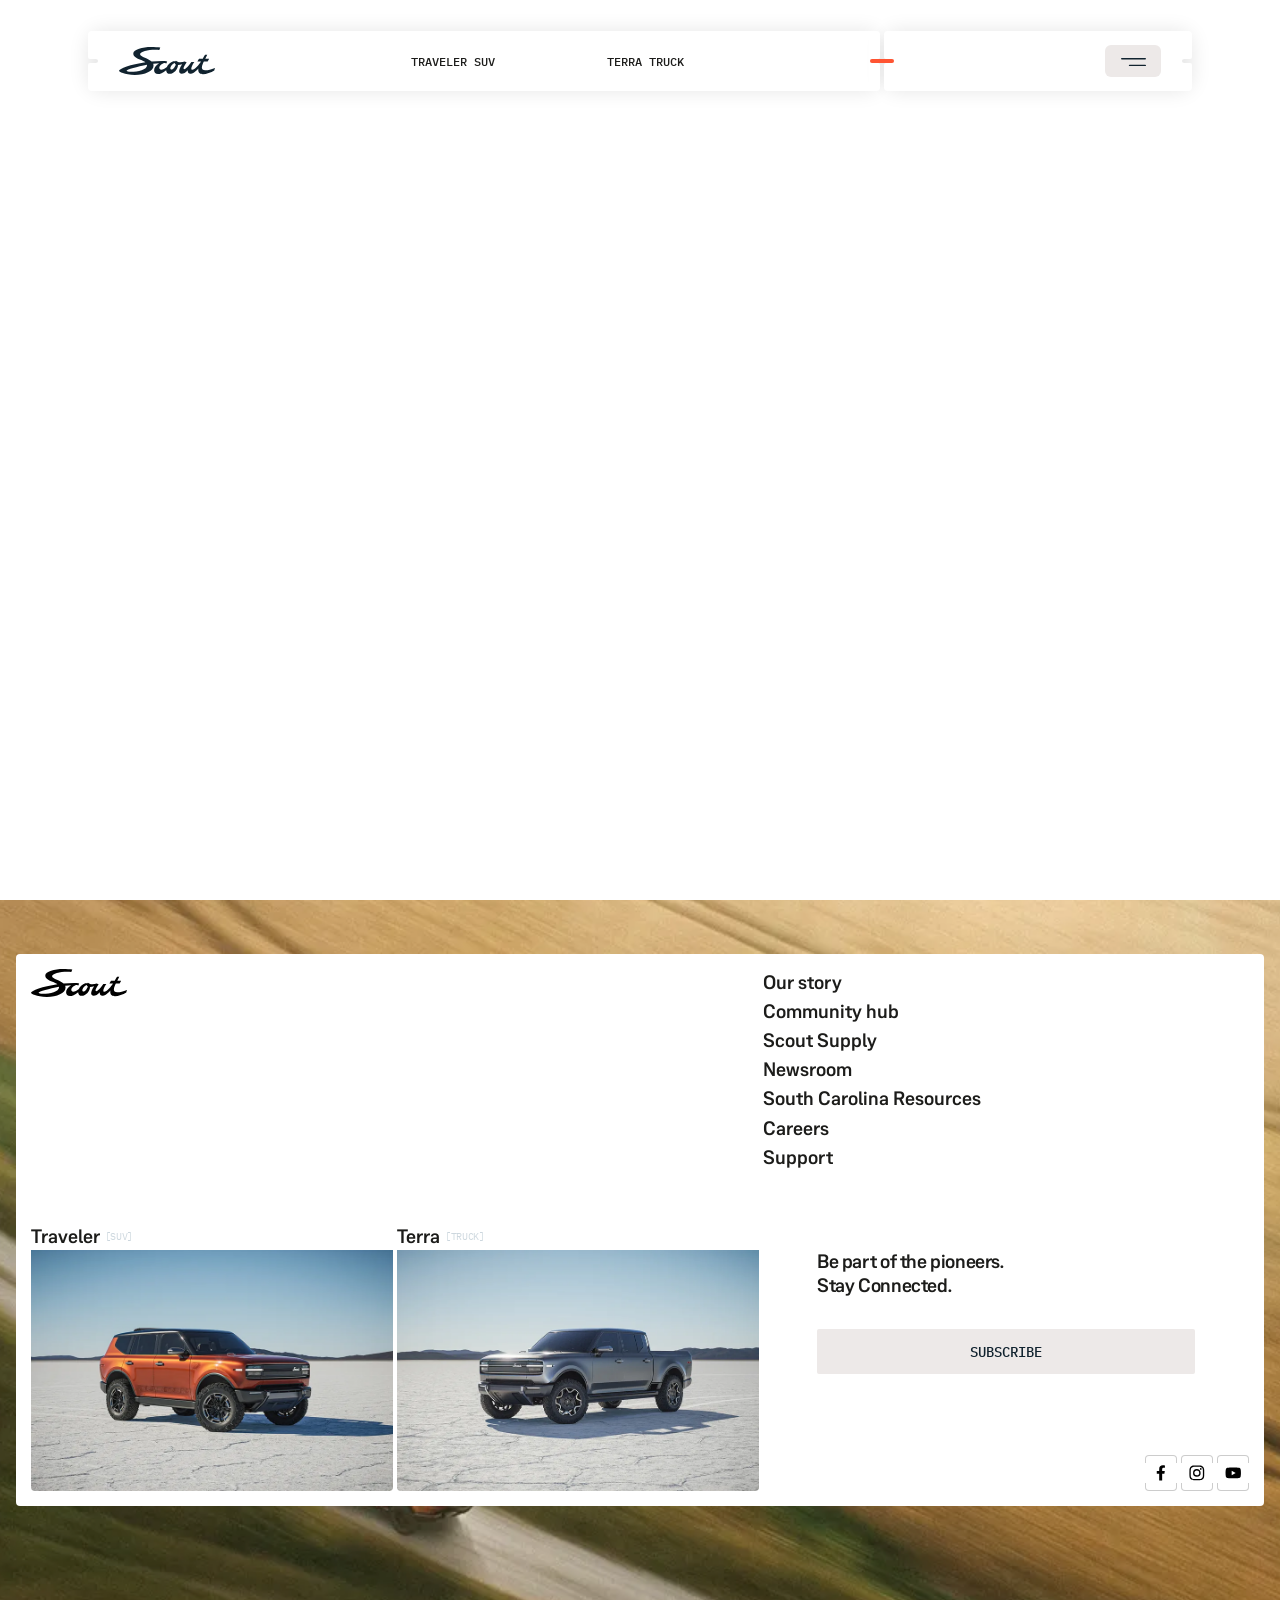
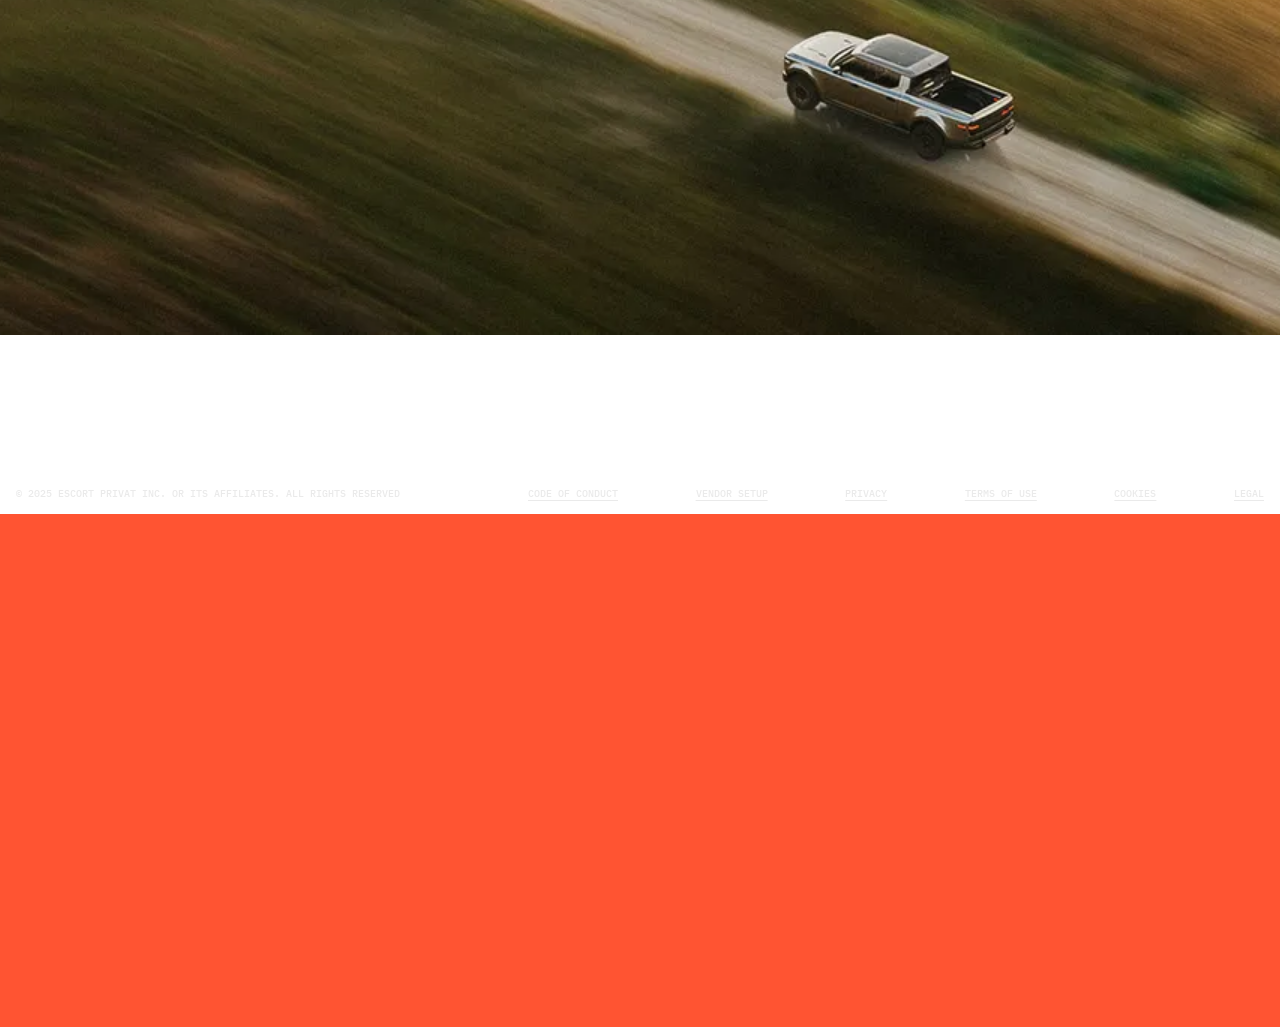
==== commit ddfd049c: "ewfwf" ====
--- a/careers/index.html
+++ b/careers/index.html
@@ -28,7 +28,7 @@
             gtag('js', new Date());
 
             gtag('config', GA_ID);
-        })();</script><title>Jobs at Scout Motors</title><link rel="canonical" href="https://www.scoutmotors.com/careers"><meta name="description" content="Scouts always come back."><meta name="robots" content="index, follow"><meta property="og:title" content="Jobs at Scout Motors"><meta property="og:type" content="website"><meta property="og:image" content="https://images.ctfassets.net/bi0eniwfxrs8/7srJzab8iM36Jm9fgBqLZ5/27ed99071bf9fe60a0663b18d64bd4b2/Traveler.webp"><meta property="og:url" content="https://www.scoutmotors.com/careers"><meta property="og:description" content="Scouts always come back."><meta name="twitter:card" content="summary_large_image"><meta name="twitter:site" content="@Scout_Motors"><meta name="twitter:title" content="Jobs at Scout Motors"><meta name="twitter:image" content="https://images.ctfassets.net/bi0eniwfxrs8/7srJzab8iM36Jm9fgBqLZ5/27ed99071bf9fe60a0663b18d64bd4b2/Traveler.webp"><meta name="twitter:description" content="Scouts always come back."><meta name="robots" content="index,follow"><!-- Fonts --><link rel="preload" href="/fonts/ScoutSansV4-Regular_ttf.woff2" as="font" type="font/woff2" crossorigin><link rel="preload" href="/fonts/ScoutSansV4-Medium_ttf.woff2" as="font" type="font/woff2" crossorigin><link rel="preload" href="/fonts/ScoutSansSemiCondV4-Bold_ttf.woff2" as="font" type="font/woff2" crossorigin><link rel="preload" href="/fonts/ScoutSansWideV4-Medium_ttf.woff2" as="font" type="font/woff2" crossorigin><link rel="preload" href="/fonts/IBMPlexMono-Regular.woff2" as="font" type="font/woff2" crossorigin><link rel="preload" href="/fonts/IBMPlexMono-Medium.woff2" as="font" type="font/woff2" crossorigin><link rel="prefetch" href="/assets/images/sprite.svg?v=1752703705661" as="image" type="image/svg+xml"><link rel="stylesheet" href="/_astro/ourstory.xHQ1y80_.css">
+        })();</script><title>Jobs at Escort Privat</title><link rel="canonical" href="https://demo-ep.vercel.app/careers"><meta name="description" content="Scouts always come back."><meta name="robots" content="index, follow"><meta property="og:title" content="Jobs at Escort Privat"><meta property="og:type" content="website"><meta property="og:image" content="https://images.ctfassets.net/bi0eniwfxrs8/7srJzab8iM36Jm9fgBqLZ5/27ed99071bf9fe60a0663b18d64bd4b2/Traveler.webp"><meta property="og:url" content="https://demo-ep.vercel.app/careers"><meta property="og:description" content="Scouts always come back."><meta name="twitter:card" content="summary_large_image"><meta name="twitter:site" content="@Scout_Motors"><meta name="twitter:title" content="Jobs at Escort Privat"><meta name="twitter:image" content="https://images.ctfassets.net/bi0eniwfxrs8/7srJzab8iM36Jm9fgBqLZ5/27ed99071bf9fe60a0663b18d64bd4b2/Traveler.webp"><meta name="twitter:description" content="Scouts always come back."><meta name="robots" content="index,follow"><!-- Fonts --><link rel="preload" href="/fonts/ScoutSansV4-Regular_ttf.woff2" as="font" type="font/woff2" crossorigin><link rel="preload" href="/fonts/ScoutSansV4-Medium_ttf.woff2" as="font" type="font/woff2" crossorigin><link rel="preload" href="/fonts/ScoutSansSemiCondV4-Bold_ttf.woff2" as="font" type="font/woff2" crossorigin><link rel="preload" href="/fonts/ScoutSansWideV4-Medium_ttf.woff2" as="font" type="font/woff2" crossorigin><link rel="preload" href="/fonts/IBMPlexMono-Regular.woff2" as="font" type="font/woff2" crossorigin><link rel="preload" href="/fonts/IBMPlexMono-Medium.woff2" as="font" type="font/woff2" crossorigin><link rel="prefetch" href="/assets/images/sprite.svg?v=1752703705661" as="image" type="image/svg+xml"><link rel="stylesheet" href="/_astro/ourstory.xHQ1y80_.css">
 <style>@keyframes react-loading-skeleton{to{transform:translate(100%)}}.react-loading-skeleton{--base-color: #ebebeb;--highlight-color: #f5f5f5;--animation-duration: 1.5s;--animation-direction: normal;--pseudo-element-display: block;background-color:var(--base-color);width:100%;border-radius:.25rem;display:inline-flex;line-height:1;position:relative;-webkit-user-select:none;-moz-user-select:none;user-select:none;overflow:hidden}.react-loading-skeleton:after{content:" ";display:var(--pseudo-element-display);position:absolute;top:0;left:0;right:0;height:100%;background-repeat:no-repeat;background-image:var( --custom-highlight-background, linear-gradient( 90deg, var(--base-color) 0%, var(--highlight-color) 50%, var(--base-color) 100% ) );transform:translate(-100%);animation-name:react-loading-skeleton;animation-direction:var(--animation-direction);animation-duration:var(--animation-duration);animation-timing-function:ease-in-out;animation-iteration-count:infinite}@media (prefers-reduced-motion){.react-loading-skeleton{--pseudo-element-display: none}}
 .lazy-load-image-background.opacity{opacity:0}.lazy-load-image-background.opacity.lazy-load-image-loaded{opacity:1;transition:opacity .3s}
 .reserve-form-drawer .reserve-form{margin:0;padding-left:1rem;padding-right:.75rem}@media (min-width: 700px){.reserve-form-drawer .reserve-form{padding-left:1.5rem;padding-right:1.5rem;padding-top:55px;padding-bottom:55px}}@media (min-width: 1000px){.reserve-form-drawer .reserve-form{padding-left:45px;padding-right:45px}}@media (max-width: 699px){.reserve-form-drawer .reserve-form{border-radius:26px 26px 0 0/26px 26px 0px 0px}}.reserve-form-drawer .reserve-form{background-image:none!important;border-radius:0!important}.reserve-form-drawer .reserve-form .u-container-small{max-width:100%;padding:0}.c-drawer-open{overflow:hidden}.c-drawer-open:after{position:fixed;bottom:0;left:0;top:0;z-index:999;height:100%;width:100%;background-color:#01010180;opacity:1;transition-property:all;transition-timing-function:cubic-bezier(.4,0,.2,1);content:var(--tw-content);transition-duration:.3s}
@@ -151,10 +151,10 @@
          * This code snippet is used to pass environment variables from the server to the client.
          * An alternative approach is to append the variables to the window object.
          */
-        --> <div id="scout-env-banner" data-auth-domain="&#34;production-scoutmotors.us.auth0.com&#34;" data-auth-client-id="&#34;rD9OJoz9u1w9rwGfI9OVFpuIoUuOynP5&#34;" data-auth-audience="&#34;https:/scoutmotors.com/api&#34;" data-captcha-site-key-v2="&#34;6LeErNUpAAAAANbSs3h5bhV2xC41Tj3FhaWYTixA&#34;" data-captcha-site-key-v3="&#34;6Lf9eJ8pAAAAAAwwAfa2OiJKohJfrL9OgAaG5DqT&#34;"></div> <style>astro-island,astro-slot,astro-static-slot{display:contents}</style><script>(()=>{var e=async t=>{await(await t())()};(self.Astro||(self.Astro={})).only=e;window.dispatchEvent(new Event("astro:only"));})();;(()=>{var A=Object.defineProperty;var g=(i,o,a)=>o in i?A(i,o,{enumerable:!0,configurable:!0,writable:!0,value:a}):i[o]=a;var d=(i,o,a)=>g(i,typeof o!="symbol"?o+"":o,a);{let i={0:t=>m(t),1:t=>a(t),2:t=>new RegExp(t),3:t=>new Date(t),4:t=>new Map(a(t)),5:t=>new Set(a(t)),6:t=>BigInt(t),7:t=>new URL(t),8:t=>new Uint8Array(t),9:t=>new Uint16Array(t),10:t=>new Uint32Array(t),11:t=>1/0*t},o=t=>{let[l,e]=t;return l in i?i[l](e):void 0},a=t=>t.map(o),m=t=>typeof t!="object"||t===null?t:Object.fromEntries(Object.entries(t).map(([l,e])=>[l,o(e)]));class y extends HTMLElement{constructor(){super(...arguments);d(this,"Component");d(this,"hydrator");d(this,"hydrate",async()=>{var b;if(!this.hydrator||!this.isConnected)return;let e=(b=this.parentElement)==null?void 0:b.closest("astro-island[ssr]");if(e){e.addEventListener("astro:hydrate",this.hydrate,{once:!0});return}let c=this.querySelectorAll("astro-slot"),n={},h=this.querySelectorAll("template[data-astro-template]");for(let r of h){let s=r.closest(this.tagName);s!=null&&s.isSameNode(this)&&(n[r.getAttribute("data-astro-template")||"default"]=r.innerHTML,r.remove())}for(let r of c){let s=r.closest(this.tagName);s!=null&&s.isSameNode(this)&&(n[r.getAttribute("name")||"default"]=r.innerHTML)}let p;try{p=this.hasAttribute("props")?m(JSON.parse(this.getAttribute("props"))):{}}catch(r){let s=this.getAttribute("component-url")||"<unknown>",v=this.getAttribute("component-export");throw v&&(s+=` (export ${v})`),console.error(`[hydrate] Error parsing props for component ${s}`,this.getAttribute("props"),r),r}let u;await this.hydrator(this)(this.Component,p,n,{client:this.getAttribute("client")}),this.removeAttribute("ssr"),this.dispatchEvent(new CustomEvent("astro:hydrate"))});d(this,"unmount",()=>{this.isConnected||this.dispatchEvent(new CustomEvent("astro:unmount"))})}disconnectedCallback(){document.removeEventListener("astro:after-swap",this.unmount),document.addEventListener("astro:after-swap",this.unmount,{once:!0})}connectedCallback(){if(!this.hasAttribute("await-children")||document.readyState==="interactive"||document.readyState==="complete")this.childrenConnectedCallback();else{let e=()=>{document.removeEventListener("DOMContentLoaded",e),c.disconnect(),this.childrenConnectedCallback()},c=new MutationObserver(()=>{var n;((n=this.lastChild)==null?void 0:n.nodeType)===Node.COMMENT_NODE&&this.lastChild.nodeValue==="astro:end"&&(this.lastChild.remove(),e())});c.observe(this,{childList:!0}),document.addEventListener("DOMContentLoaded",e)}}async childrenConnectedCallback(){let e=this.getAttribute("before-hydration-url");e&&await import(e),this.start()}async start(){let e=JSON.parse(this.getAttribute("opts")),c=this.getAttribute("client");if(Astro[c]===void 0){window.addEventListener(`astro:${c}`,()=>this.start(),{once:!0});return}try{await Astro[c](async()=>{let n=this.getAttribute("renderer-url"),[h,{default:p}]=await Promise.all([import(this.getAttribute("component-url")),n?import(n):()=>()=>{}]),u=this.getAttribute("component-export")||"default";if(!u.includes("."))this.Component=h[u];else{this.Component=h;for(let f of u.split("."))this.Component=this.Component[f]}return this.hydrator=p,this.hydrate},e,this)}catch(n){console.error(`[astro-island] Error hydrating ${this.getAttribute("component-url")}`,n)}}attributeChangedCallback(){this.hydrate()}}d(y,"observedAttributes",["props"]),customElements.get("astro-island")||customElements.define("astro-island",y)}})();</script><astro-island uid="Z1CIuih" component-url="/_astro/HandleAuth.D9Xv_Iz5.js" component-export="default" renderer-url="/_astro/client.4fxRVa_4.js" props="{}" ssr="" client="only" opts="{&quot;name&quot;:&quot;HandleAuth&quot;,&quot;value&quot;:&quot;react&quot;}"></astro-island> <img class="optanon-category-C0002 u-h-0" height="1" width="1" alt="" src="https://insight.adsrvr.org/track/pxl/?adv=198qibv&ct=0:n9nvoxw&fmt=3"> <header> <nav class="c-header"> <c-skip-link class="c-skip-link"> <button type="button" class="c-button -primary"> <span class="c-button_inner"> <span class="c-button_label"> Skip to main content </span>  </span> </button> </c-skip-link>  <div class="c-header_outer"> <div class="c-header_primary || c-header_col"> <div class="c-header_col-razor"> <div></div> </div> <div class="c-header_col-bg"></div> <a href="/" class="c-header_logo" id="headerLogo" aria-label="Scout Motors"> <span class="c-icon"> <svg class="svg-logo" aria-hidden="true" focusable="false"> <use href="/assets/images/sprite.svg?v=1752703705661#logo"></use> </svg> </span> </a> <div class="c-header_products"> <span class="u-sr-only">Products</span> <ul class="c-header_nav"> <li class="c-header_nav-item"> <a href="/traveler" class="c-header_link -product c-button -link"> Traveler SUV </a> </li><li class="c-header_nav-item"> <a href="/terra" class="c-header_link -product c-button -link"> Terra Truck </a> </li> </ul> </div> <div class="c-header_col-razor"> <div></div> </div> </div> <div class="c-header_secondary || c-header_col" tabindex="-1" id="secondary-nav"> <div class="c-header_col-razor"> <div></div> </div> <div class="c-header_col-bg"></div> <astro-island uid="Z10o1iy" component-url="/_astro/HeaderSecondaryNav.DB0nwmVf.js" component-export="default" renderer-url="/_astro/client.4fxRVa_4.js" props="{}" ssr="" client="only" opts="{&quot;name&quot;:&quot;HeaderSecondaryNav&quot;,&quot;value&quot;:&quot;react&quot;}"></astro-island> <button type="button" data-menu-toggler id="headerMenuToggler" aria-label="Menu" class="c-button c-header_menu-toggler -light -menu"> <span class="c-button_inner"> <span class="c-button_label">  <span class="c-icon"> <svg class="svg-burger" aria-hidden="true" focusable="false"> <use href="/assets/images/sprite.svg?v=1752703705661#burger"></use> </svg> </span>  </span>  </span> </button> <div class="c-header_col-razor"> <div></div> </div> </div> </div> </nav> <c-menu data-lenis-prevent> <nav class="c-menu"> <div class="c-menu_inner" data-menu> <div class="c-menu_head"> <a href="/" class="c-menu_logo" id="menuLogo" aria-label="Scout Motors"><span class="c-icon"> <svg class="svg-logo" aria-hidden="true" focusable="false"> <use href="/assets/images/sprite.svg?v=1752703705661#logo"></use> </svg> </span></a> <button type="button" id="menuClose" data-menu-toggler aria-label="Close" class="c-button -menu -light"> <span class="c-button_inner"> <span class="c-button_label">  <span class="c-icon"> <svg class="svg-burger-close" aria-hidden="true" focusable="false"> <use href="/assets/images/sprite.svg?v=1752703705661#burger-close"></use> </svg> </span>  </span>  </span> </button> </div> <div class="c-menu_main"> <div class="c-menu_main-inner"> <ul class="c-primary-nav"> <li class="c-primary-nav_item"> <a href="/ourstory" class="c-primary-nav_link"> Our story </a> </li><li class="c-primary-nav_item"> <a href="/community" class="c-primary-nav_link"> Community hub </a> </li><li class="c-primary-nav_item"> <a href="https://supply.scoutmotors.com/" class="c-primary-nav_link"> Scout Supply </a> </li><li class="c-primary-nav_item"> <a href="/newsroom" class="c-primary-nav_link"> Newsroom </a> </li><li class="c-primary-nav_item"> <a href="/scresources" class="c-primary-nav_link"> South Carolina Resources </a> </li><li class="c-primary-nav_item"> <a href="/careers" class="c-primary-nav_link"> Careers </a> </li><li class="c-primary-nav_item"> <a href="https://support.scoutmotors.com" class="c-primary-nav_link"> Support </a> </li> </ul> <astro-island uid="Z1eVMlo" component-url="/_astro/MenuAccount.DepO2aXM.js" component-export="default" renderer-url="/_astro/client.4fxRVa_4.js" props="{}" ssr="" client="only" opts="{&quot;name&quot;:&quot;MenuAccount&quot;,&quot;value&quot;:&quot;react&quot;}"></astro-island> </div> </div> <ul class="c-menu_products || u-grid u-grid-cols-2 u-gap-1"> <div class="c-nav-tile c-menu_product"> <div class="c-nav-tile_head"> <span class="c-nav-tile_title">Traveler</span> <span class="c-nav-tile_subtitle">SUV</span> </div> <div class="c-nav-tile_image-wrapper"> <div style="--width:960;--height:540" class="c-image -lazy-load -cover || c-nav-tile_image"><div class="c-image_inner"><img src="/assets/imgs/traveler_product_thumb.BhAY_f9P.jpg&#38;w=960&#38;h=540&#38;f=webp" srcset="/assets/imgs/traveler_product_thumb.BhAY_f9P.jpg&#38;w=720&#38;f=webp 720w, /assets/imgs/traveler_product_thumb.BhAY_f9P.jpg&#38;w=960&#38;h=540&#38;f=webp 1440w, /assets/imgs/traveler_product_thumb.BhAY_f9P.jpg&#38;w=960&#38;h=540&#38;f=webp 1920w" class="c-image_img" inferSize="true" sizes="(max-width: 720px) 720px, (max-width: 1440px) 1440px, 1920px" alt="Traveler SUV" loading="lazy" onload="this.closest('.c-image')?.classList?.add('is-loaded');" width="960" height="540" decoding="async"></div></div> </div> <a href="/traveler" class="c-nav-tile_link">Learn more about Traveler</a> </div><div class="c-nav-tile c-menu_product"> <div class="c-nav-tile_head"> <span class="c-nav-tile_title">Terra</span> <span class="c-nav-tile_subtitle">Truck</span> </div> <div class="c-nav-tile_image-wrapper"> <div style="--width:960;--height:540" class="c-image -lazy-load -cover || c-nav-tile_image"><div class="c-image_inner"><img src="/assets/imgs/terra_product_thumb.m3XxHfjB.jpg&#38;w=960&#38;h=540&#38;f=webp" srcset="/assets/imgs/terra_product_thumb.m3XxHfjB.jpg&#38;w=720&#38;f=webp 720w, /assets/imgs/terra_product_thumb.m3XxHfjB.jpg&#38;w=960&#38;h=540&#38;f=webp 1440w, /assets/imgs/terra_product_thumb.m3XxHfjB.jpg&#38;w=960&#38;h=540&#38;f=webp 1920w" class="c-image_img" inferSize="true" sizes="(max-width: 720px) 720px, (max-width: 1440px) 1440px, 1920px" alt="Terra Truck" loading="lazy" onload="this.closest('.c-image')?.classList?.add('is-loaded');" width="960" height="540" decoding="async"></div></div> </div> <a href="/terra" class="c-nav-tile_link">Learn more about Terra</a> </div> </ul> <div class="c-menu_cta"> <div class="c-book-tile u-button-hover c-menu_cta-tile"> <div class="c-book-tile_head c-body-reg-white">  <div class="u-grid u-grid-cols-2 u-gap-1"> <span>Reservations open now.</span> <span>Be part of the pioneers.</span> </div>  </div> <hr class="c-book-tile_hr"> <div class="c-book-tile_cta" aria-hidden="true"> <div aria-hidden="true" class="c-button -transparent -full u-cursor-pointer"> <span class="c-button_inner"> <span class="c-button_label"> Reserve Now </span>  </span> </div> </div> <button class="c-book-tile_link menu-reservation">Reserve Now</button> </div>  </div> </div> </nav> <div class="c-menu_backdrop"></div> </c-menu>  </header> <main role="main" id="main-content"> <div id="content" class="u-min-h-[100vh]">   <astro-island uid="ZQ8yPW" component-url="/_astro/HeroBanner.ktQ4ekwL.js" component-export="default" renderer-url="/_astro/client.4fxRVa_4.js" props="{&quot;careerPageData&quot;:[0,{&quot;metadata&quot;:[0,{&quot;tags&quot;:[1,[]],&quot;concepts&quot;:[1,[]]}],&quot;sys&quot;:[0,{&quot;space&quot;:[0,{&quot;sys&quot;:[0,{&quot;type&quot;:[0,&quot;Link&quot;],&quot;linkType&quot;:[0,&quot;Space&quot;],&quot;id&quot;:[0,&quot;bi0eniwfxrs8&quot;]}]}],&quot;id&quot;:[0,&quot;2zWLgSC2MgH1fp5g5DZQ4q&quot;],&quot;type&quot;:[0,&quot;Entry&quot;],&quot;createdAt&quot;:[0,&quot;2024-07-04T06:44:14.014Z&quot;],&quot;updatedAt&quot;:[0,&quot;2025-05-08T06:43:49.928Z&quot;],&quot;environment&quot;:[0,{&quot;sys&quot;:[0,{&quot;id&quot;:[0,&quot;master&quot;],&quot;type&quot;:[0,&quot;Link&quot;],&quot;linkType&quot;:[0,&quot;Environment&quot;]}]}],&quot;publishedVersion&quot;:[0,192],&quot;revision&quot;:[0,36],&quot;contentType&quot;:[0,{&quot;sys&quot;:[0,{&quot;type&quot;:[0,&quot;Link&quot;],&quot;linkType&quot;:[0,&quot;ContentType&quot;],&quot;id&quot;:[0,&quot;careersPage&quot;]}]}],&quot;locale&quot;:[0,&quot;en-US&quot;]}],&quot;fields&quot;:[0,{&quot;title&quot;:[0,&quot;Careers Page&quot;],&quot;heroSection&quot;:[0,{&quot;metadata&quot;:[0,{&quot;tags&quot;:[1,[]],&quot;concepts&quot;:[1,[]]}],&quot;sys&quot;:[0,{&quot;space&quot;:[0,{&quot;sys&quot;:[0,{&quot;type&quot;:[0,&quot;Link&quot;],&quot;linkType&quot;:[0,&quot;Space&quot;],&quot;id&quot;:[0,&quot;bi0eniwfxrs8&quot;]}]}],&quot;id&quot;:[0,&quot;449KkCu7Ft2fdN8gYnvCDb&quot;],&quot;type&quot;:[0,&quot;Entry&quot;],&quot;createdAt&quot;:[0,&quot;2024-07-04T06:31:03.180Z&quot;],&quot;updatedAt&quot;:[0,&quot;2025-07-23T13:04:16.998Z&quot;],&quot;environment&quot;:[0,{&quot;sys&quot;:[0,{&quot;id&quot;:[0,&quot;master&quot;],&quot;type&quot;:[0,&quot;Link&quot;],&quot;linkType&quot;:[0,&quot;Environment&quot;]}]}],&quot;publishedVersion&quot;:[0,73],&quot;revision&quot;:[0,14],&quot;contentType&quot;:[0,{&quot;sys&quot;:[0,{&quot;type&quot;:[0,&quot;Link&quot;],&quot;linkType&quot;:[0,&quot;ContentType&quot;],&quot;id&quot;:[0,&quot;careerHeroBanner&quot;]}]}],&quot;locale&quot;:[0,&quot;en-US&quot;]}],&quot;fields&quot;:[0,{&quot;title&quot;:[0,&quot;The world needs more scouts.&quot;],&quot;titleAnimation&quot;:[0,{&quot;data&quot;:[0,{}],&quot;content&quot;:[1,[[0,{&quot;data&quot;:[0,{}],&quot;content&quot;:[1,[[0,{&quot;data&quot;:[0,{}],&quot;content&quot;:[1,[[0,{&quot;data&quot;:[0,{}],&quot;content&quot;:[1,[[0,{&quot;data&quot;:[0,{}],&quot;marks&quot;:[1,[]],&quot;value&quot;:[0,&quot;The world  &quot;],&quot;nodeType&quot;:[0,&quot;text&quot;]}]]],&quot;nodeType&quot;:[0,&quot;paragraph&quot;]}]]],&quot;nodeType&quot;:[0,&quot;list-item&quot;]}],[0,{&quot;data&quot;:[0,{}],&quot;content&quot;:[1,[[0,{&quot;data&quot;:[0,{}],&quot;content&quot;:[1,[[0,{&quot;data&quot;:[0,{}],&quot;marks&quot;:[1,[]],&quot;value&quot;:[0,&quot;needs more &quot;],&quot;nodeType&quot;:[0,&quot;text&quot;]}]]],&quot;nodeType&quot;:[0,&quot;paragraph&quot;]}]]],&quot;nodeType&quot;:[0,&quot;list-item&quot;]}],[0,{&quot;data&quot;:[0,{}],&quot;content&quot;:[1,[[0,{&quot;data&quot;:[0,{}],&quot;content&quot;:[1,[[0,{&quot;data&quot;:[0,{}],&quot;marks&quot;:[1,[]],&quot;value&quot;:[0,&quot;scouts.&quot;],&quot;nodeType&quot;:[0,&quot;text&quot;]}]]],&quot;nodeType&quot;:[0,&quot;paragraph&quot;]}]]],&quot;nodeType&quot;:[0,&quot;list-item&quot;]}]]],&quot;nodeType&quot;:[0,&quot;unordered-list&quot;]}],[0,{&quot;data&quot;:[0,{}],&quot;content&quot;:[1,[[0,{&quot;data&quot;:[0,{}],&quot;marks&quot;:[1,[]],&quot;value&quot;:[0,&quot;&quot;],&quot;nodeType&quot;:[0,&quot;text&quot;]}]]],&quot;nodeType&quot;:[0,&quot;paragraph&quot;]}]]],&quot;nodeType&quot;:[0,&quot;document&quot;]}],&quot;subTitle&quot;:[0,&quot;From the original Scout to our cutting-edge electric vehicles, at Scout Motors, we believe in doing things the right way—the Scout way. Every vehicle we create is a testament to our commitment to quality, sustainability, and American craftsmanship.&quot;],&quot;media&quot;:[0,{&quot;metadata&quot;:[0,{&quot;tags&quot;:[1,[]],&quot;concepts&quot;:[1,[]]}],&quot;sys&quot;:[0,{&quot;space&quot;:[0,{&quot;sys&quot;:[0,{&quot;type&quot;:[0,&quot;Link&quot;],&quot;linkType&quot;:[0,&quot;Space&quot;],&quot;id&quot;:[0,&quot;bi0eniwfxrs8&quot;]}]}],&quot;id&quot;:[0,&quot;2HOUOsZYD9sxweVwn1mDRo&quot;],&quot;type&quot;:[0,&quot;Asset&quot;],&quot;createdAt&quot;:[0,&quot;2024-07-04T06:30:49.396Z&quot;],&quot;updatedAt&quot;:[0,&quot;2025-04-16T06:35:39.315Z&quot;],&quot;environment&quot;:[0,{&quot;sys&quot;:[0,{&quot;id&quot;:[0,&quot;master&quot;],&quot;type&quot;:[0,&quot;Link&quot;],&quot;linkType&quot;:[0,&quot;Environment&quot;]}]}],&quot;publishedVersion&quot;:[0,38],&quot;revision&quot;:[0,10],&quot;locale&quot;:[0,&quot;en-US&quot;]}],&quot;fields&quot;:[0,{&quot;title&quot;:[0,&quot;20231121-huntca-scoutmotors-27&quot;],&quot;description&quot;:[0,&quot;&quot;],&quot;file&quot;:[0,{&quot;url&quot;:[0,&quot;//images.ctfassets.net/bi0eniwfxrs8/2HOUOsZYD9sxweVwn1mDRo/0c3ae8ae24e1c2da1e10d0b7e8af03d7/20231121-huntca-scoutmotors-27.jpg&quot;],&quot;details&quot;:[0,{&quot;size&quot;:[0,1795888],&quot;image&quot;:[0,{&quot;width&quot;:[0,1440],&quot;height&quot;:[0,1584]}]}],&quot;fileName&quot;:[0,&quot;20231121-huntca-scoutmotors-27.jpg&quot;],&quot;contentType&quot;:[0,&quot;image/jpeg&quot;]}]}]}],&quot;buttonText&quot;:[0,&quot;All Positions&quot;],&quot;buttonType&quot;:[0,&quot;External&quot;],&quot;buttonUrl&quot;:[0,&quot;https://job-boards.greenhouse.io/scoutmotors&quot;],&quot;secondaryButtonText&quot;:[0,&quot;Manufacturing Positions&quot;],&quot;secondaryButtonType&quot;:[0,&quot;External&quot;],&quot;secondaryButtonUrl&quot;:[0,&quot;https://scoutmotors.sctechjobs.com/ &quot;]}]}],&quot;quoteSection&quot;:[0,{&quot;metadata&quot;:[0,{&quot;tags&quot;:[1,[]],&quot;concepts&quot;:[1,[]]}],&quot;sys&quot;:[0,{&quot;space&quot;:[0,{&quot;sys&quot;:[0,{&quot;type&quot;:[0,&quot;Link&quot;],&quot;linkType&quot;:[0,&quot;Space&quot;],&quot;id&quot;:[0,&quot;bi0eniwfxrs8&quot;]}]}],&quot;id&quot;:[0,&quot;5LKbWFWpQgPx8cW28iFHOj&quot;],&quot;type&quot;:[0,&quot;Entry&quot;],&quot;createdAt&quot;:[0,&quot;2024-07-05T11:56:20.041Z&quot;],&quot;updatedAt&quot;:[0,&quot;2024-12-04T12:17:45.546Z&quot;],&quot;environment&quot;:[0,{&quot;sys&quot;:[0,{&quot;id&quot;:[0,&quot;master&quot;],&quot;type&quot;:[0,&quot;Link&quot;],&quot;linkType&quot;:[0,&quot;Environment&quot;]}]}],&quot;publishedVersion&quot;:[0,38],&quot;revision&quot;:[0,15],&quot;contentType&quot;:[0,{&quot;sys&quot;:[0,{&quot;type&quot;:[0,&quot;Link&quot;],&quot;linkType&quot;:[0,&quot;ContentType&quot;],&quot;id&quot;:[0,&quot;componentTitledesc&quot;]}]}],&quot;locale&quot;:[0,&quot;en-US&quot;]}],&quot;fields&quot;:[0,{&quot;title&quot;:[0,&quot;“We have the privilege of connecting the past with the future by helping people imagine what is possible with the next generation of Scouts.”&quot;],&quot;description&quot;:[0,{&quot;nodeType&quot;:[0,&quot;document&quot;],&quot;data&quot;:[0,{}],&quot;content&quot;:[1,[[0,{&quot;nodeType&quot;:[0,&quot;paragraph&quot;],&quot;data&quot;:[0,{}],&quot;content&quot;:[1,[[0,{&quot;nodeType&quot;:[0,&quot;text&quot;],&quot;value&quot;:[0,&quot;- Scott Keogh - President and CEO, Scout Motors&quot;],&quot;marks&quot;:[1,[]],&quot;data&quot;:[0,{}]}]]]}]]]}]}]}],&quot;scoutWaySectionTitle&quot;:[0,{&quot;data&quot;:[0,{}],&quot;content&quot;:[1,[[0,{&quot;data&quot;:[0,{}],&quot;content&quot;:[1,[[0,{&quot;data&quot;:[0,{}],&quot;marks&quot;:[1,[]],&quot;value&quot;:[0,&quot;The&quot;],&quot;nodeType&quot;:[0,&quot;text&quot;]}]]],&quot;nodeType&quot;:[0,&quot;heading-5&quot;]}],[0,{&quot;data&quot;:[0,{}],&quot;content&quot;:[1,[[0,{&quot;data&quot;:[0,{}],&quot;marks&quot;:[1,[]],&quot;value&quot;:[0,&quot;Scout&quot;],&quot;nodeType&quot;:[0,&quot;text&quot;]}]]],&quot;nodeType&quot;:[0,&quot;heading-5&quot;]}],[0,{&quot;data&quot;:[0,{}],&quot;content&quot;:[1,[[0,{&quot;data&quot;:[0,{}],&quot;marks&quot;:[1,[]],&quot;value&quot;:[0,&quot;way.&quot;],&quot;nodeType&quot;:[0,&quot;text&quot;]}]]],&quot;nodeType&quot;:[0,&quot;heading-5&quot;]}],[0,{&quot;data&quot;:[0,{}],&quot;content&quot;:[1,[[0,{&quot;data&quot;:[0,{}],&quot;marks&quot;:[1,[]],&quot;value&quot;:[0,&quot;&quot;],&quot;nodeType&quot;:[0,&quot;text&quot;]}]]],&quot;nodeType&quot;:[0,&quot;paragraph&quot;]}]]],&quot;nodeType&quot;:[0,&quot;document&quot;]}],&quot;scoutWaySectionSubTitle&quot;:[0,&quot;Here at Scout Motors, we‘re carrying forward the heritage of one of the most iconic American vehicles in history. A vehicle dating back to 1960. One that forged the path for future generations of rugged, off-road SUVs and will do so once again.&quot;],&quot;scoutWaySectionList&quot;:[1,[[0,{&quot;metadata&quot;:[0,{&quot;tags&quot;:[1,[]],&quot;concepts&quot;:[1,[]]}],&quot;sys&quot;:[0,{&quot;space&quot;:[0,{&quot;sys&quot;:[0,{&quot;type&quot;:[0,&quot;Link&quot;],&quot;linkType&quot;:[0,&quot;Space&quot;],&quot;id&quot;:[0,&quot;bi0eniwfxrs8&quot;]}]}],&quot;id&quot;:[0,&quot;4YMm1hs8nc5wV5orXgYOqk&quot;],&quot;type&quot;:[0,&quot;Entry&quot;],&quot;createdAt&quot;:[0,&quot;2024-10-07T12:33:13.612Z&quot;],&quot;updatedAt&quot;:[0,&quot;2024-10-07T12:33:13.612Z&quot;],&quot;environment&quot;:[0,{&quot;sys&quot;:[0,{&quot;id&quot;:[0,&quot;master&quot;],&quot;type&quot;:[0,&quot;Link&quot;],&quot;linkType&quot;:[0,&quot;Environment&quot;]}]}],&quot;publishedVersion&quot;:[0,4],&quot;revision&quot;:[0,1],&quot;contentType&quot;:[0,{&quot;sys&quot;:[0,{&quot;type&quot;:[0,&quot;Link&quot;],&quot;linkType&quot;:[0,&quot;ContentType&quot;],&quot;id&quot;:[0,&quot;componentCareerOrderList&quot;]}]}],&quot;locale&quot;:[0,&quot;en-US&quot;]}],&quot;fields&quot;:[0,{&quot;title&quot;:[0,{&quot;nodeType&quot;:[0,&quot;document&quot;],&quot;data&quot;:[0,{}],&quot;content&quot;:[1,[[0,{&quot;nodeType&quot;:[0,&quot;heading-6&quot;],&quot;data&quot;:[0,{}],&quot;content&quot;:[1,[[0,{&quot;nodeType&quot;:[0,&quot;text&quot;],&quot;value&quot;:[0,&quot;01&quot;],&quot;marks&quot;:[1,[]],&quot;data&quot;:[0,{}]}]]]}],[0,{&quot;nodeType&quot;:[0,&quot;paragraph&quot;],&quot;data&quot;:[0,{}],&quot;content&quot;:[1,[[0,{&quot;nodeType&quot;:[0,&quot;text&quot;],&quot;value&quot;:[0,&quot;Lead with Respect&quot;],&quot;marks&quot;:[1,[]],&quot;data&quot;:[0,{}]}]]]}],[0,{&quot;nodeType&quot;:[0,&quot;paragraph&quot;],&quot;data&quot;:[0,{}],&quot;content&quot;:[1,[[0,{&quot;nodeType&quot;:[0,&quot;text&quot;],&quot;value&quot;:[0,&quot;&quot;],&quot;marks&quot;:[1,[]],&quot;data&quot;:[0,{}]}]]]}]]]}]}]}],[0,{&quot;metadata&quot;:[0,{&quot;tags&quot;:[1,[]],&quot;concepts&quot;:[1,[]]}],&quot;sys&quot;:[0,{&quot;space&quot;:[0,{&quot;sys&quot;:[0,{&quot;type&quot;:[0,&quot;Link&quot;],&quot;linkType&quot;:[0,&quot;Space&quot;],&quot;id&quot;:[0,&quot;bi0eniwfxrs8&quot;]}]}],&quot;id&quot;:[0,&quot;1xbyS9hCaTljI3YHfus3kO&quot;],&quot;type&quot;:[0,&quot;Entry&quot;],&quot;createdAt&quot;:[0,&quot;2024-10-07T12:50:49.506Z&quot;],&quot;updatedAt&quot;:[0,&quot;2024-10-07T12:50:49.506Z&quot;],&quot;environment&quot;:[0,{&quot;sys&quot;:[0,{&quot;id&quot;:[0,&quot;master&quot;],&quot;type&quot;:[0,&quot;Link&quot;],&quot;linkType&quot;:[0,&quot;Environment&quot;]}]}],&quot;publishedVersion&quot;:[0,3],&quot;revision&quot;:[0,1],&quot;contentType&quot;:[0,{&quot;sys&quot;:[0,{&quot;type&quot;:[0,&quot;Link&quot;],&quot;linkType&quot;:[0,&quot;ContentType&quot;],&quot;id&quot;:[0,&quot;componentCareerOrderList&quot;]}]}],&quot;locale&quot;:[0,&quot;en-US&quot;]}],&quot;fields&quot;:[0,{&quot;title&quot;:[0,{&quot;nodeType&quot;:[0,&quot;document&quot;],&quot;data&quot;:[0,{}],&quot;content&quot;:[1,[[0,{&quot;nodeType&quot;:[0,&quot;heading-6&quot;],&quot;data&quot;:[0,{}],&quot;content&quot;:[1,[[0,{&quot;nodeType&quot;:[0,&quot;text&quot;],&quot;value&quot;:[0,&quot;05&quot;],&quot;marks&quot;:[1,[]],&quot;data&quot;:[0,{}]}]]]}],[0,{&quot;nodeType&quot;:[0,&quot;paragraph&quot;],&quot;data&quot;:[0,{}],&quot;content&quot;:[1,[[0,{&quot;nodeType&quot;:[0,&quot;text&quot;],&quot;value&quot;:[0,&quot;Move with Intent&quot;],&quot;marks&quot;:[1,[]],&quot;data&quot;:[0,{}]}]]]}]]]}]}]}],[0,{&quot;metadata&quot;:[0,{&quot;tags&quot;:[1,[]],&quot;concepts&quot;:[1,[]]}],&quot;sys&quot;:[0,{&quot;space&quot;:[0,{&quot;sys&quot;:[0,{&quot;type&quot;:[0,&quot;Link&quot;],&quot;linkType&quot;:[0,&quot;Space&quot;],&quot;id&quot;:[0,&quot;bi0eniwfxrs8&quot;]}]}],&quot;id&quot;:[0,&quot;17lHHi9TqutqQvYy5sjlsV&quot;],&quot;type&quot;:[0,&quot;Entry&quot;],&quot;createdAt&quot;:[0,&quot;2024-10-07T12:38:47.030Z&quot;],&quot;updatedAt&quot;:[0,&quot;2024-10-07T12:38:47.030Z&quot;],&quot;environment&quot;:[0,{&quot;sys&quot;:[0,{&quot;id&quot;:[0,&quot;master&quot;],&quot;type&quot;:[0,&quot;Link&quot;],&quot;linkType&quot;:[0,&quot;Environment&quot;]}]}],&quot;publishedVersion&quot;:[0,4],&quot;revision&quot;:[0,1],&quot;contentType&quot;:[0,{&quot;sys&quot;:[0,{&quot;type&quot;:[0,&quot;Link&quot;],&quot;linkType&quot;:[0,&quot;ContentType&quot;],&quot;id&quot;:[0,&quot;componentCareerOrderList&quot;]}]}],&quot;locale&quot;:[0,&quot;en-US&quot;]}],&quot;fields&quot;:[0,{&quot;title&quot;:[0,{&quot;nodeType&quot;:[0,&quot;document&quot;],&quot;data&quot;:[0,{}],&quot;content&quot;:[1,[[0,{&quot;nodeType&quot;:[0,&quot;heading-6&quot;],&quot;data&quot;:[0,{}],&quot;content&quot;:[1,[[0,{&quot;nodeType&quot;:[0,&quot;text&quot;],&quot;value&quot;:[0,&quot;02&quot;],&quot;marks&quot;:[1,[]],&quot;data&quot;:[0,{}]}]]]}],[0,{&quot;nodeType&quot;:[0,&quot;paragraph&quot;],&quot;data&quot;:[0,{}],&quot;content&quot;:[1,[[0,{&quot;nodeType&quot;:[0,&quot;text&quot;],&quot;value&quot;:[0,&quot;Figure it Out&quot;],&quot;marks&quot;:[1,[]],&quot;data&quot;:[0,{}]}]]]}]]]}]}]}],[0,{&quot;metadata&quot;:[0,{&quot;tags&quot;:[1,[]],&quot;concepts&quot;:[1,[]]}],&quot;sys&quot;:[0,{&quot;space&quot;:[0,{&quot;sys&quot;:[0,{&quot;type&quot;:[0,&quot;Link&quot;],&quot;linkType&quot;:[0,&quot;Space&quot;],&quot;id&quot;:[0,&quot;bi0eniwfxrs8&quot;]}]}],&quot;id&quot;:[0,&quot;5vXAOOOmH09x8378C32G39&quot;],&quot;type&quot;:[0,&quot;Entry&quot;],&quot;createdAt&quot;:[0,&quot;2024-10-07T12:51:13.535Z&quot;],&quot;updatedAt&quot;:[0,&quot;2024-10-07T12:51:13.535Z&quot;],&quot;environment&quot;:[0,{&quot;sys&quot;:[0,{&quot;id&quot;:[0,&quot;master&quot;],&quot;type&quot;:[0,&quot;Link&quot;],&quot;linkType&quot;:[0,&quot;Environment&quot;]}]}],&quot;publishedVersion&quot;:[0,3],&quot;revision&quot;:[0,1],&quot;contentType&quot;:[0,{&quot;sys&quot;:[0,{&quot;type&quot;:[0,&quot;Link&quot;],&quot;linkType&quot;:[0,&quot;ContentType&quot;],&quot;id&quot;:[0,&quot;componentCareerOrderList&quot;]}]}],&quot;locale&quot;:[0,&quot;en-US&quot;]}],&quot;fields&quot;:[0,{&quot;title&quot;:[0,{&quot;nodeType&quot;:[0,&quot;document&quot;],&quot;data&quot;:[0,{}],&quot;content&quot;:[1,[[0,{&quot;nodeType&quot;:[0,&quot;heading-6&quot;],&quot;data&quot;:[0,{}],&quot;content&quot;:[1,[[0,{&quot;nodeType&quot;:[0,&quot;text&quot;],&quot;value&quot;:[0,&quot;06&quot;],&quot;marks&quot;:[1,[]],&quot;data&quot;:[0,{}]}]]]}],[0,{&quot;nodeType&quot;:[0,&quot;paragraph&quot;],&quot;data&quot;:[0,{}],&quot;content&quot;:[1,[[0,{&quot;nodeType&quot;:[0,&quot;text&quot;],&quot;value&quot;:[0,&quot;Go Together&quot;],&quot;marks&quot;:[1,[]],&quot;data&quot;:[0,{}]}]]]}]]]}]}]}],[0,{&quot;metadata&quot;:[0,{&quot;tags&quot;:[1,[]],&quot;concepts&quot;:[1,[]]}],&quot;sys&quot;:[0,{&quot;space&quot;:[0,{&quot;sys&quot;:[0,{&quot;type&quot;:[0,&quot;Link&quot;],&quot;linkType&quot;:[0,&quot;Space&quot;],&quot;id&quot;:[0,&quot;bi0eniwfxrs8&quot;]}]}],&quot;id&quot;:[0,&quot;1wYfl9yZvAB8AkJffJFdoC&quot;],&quot;type&quot;:[0,&quot;Entry&quot;],&quot;createdAt&quot;:[0,&quot;2024-10-07T12:49:50.167Z&quot;],&quot;updatedAt&quot;:[0,&quot;2024-10-07T12:49:50.167Z&quot;],&quot;environment&quot;:[0,{&quot;sys&quot;:[0,{&quot;id&quot;:[0,&quot;master&quot;],&quot;type&quot;:[0,&quot;Link&quot;],&quot;linkType&quot;:[0,&quot;Environment&quot;]}]}],&quot;publishedVersion&quot;:[0,3],&quot;revision&quot;:[0,1],&quot;contentType&quot;:[0,{&quot;sys&quot;:[0,{&quot;type&quot;:[0,&quot;Link&quot;],&quot;linkType&quot;:[0,&quot;ContentType&quot;],&quot;id&quot;:[0,&quot;componentCareerOrderList&quot;]}]}],&quot;locale&quot;:[0,&quot;en-US&quot;]}],&quot;fields&quot;:[0,{&quot;title&quot;:[0,{&quot;nodeType&quot;:[0,&quot;document&quot;],&quot;data&quot;:[0,{}],&quot;content&quot;:[1,[[0,{&quot;nodeType&quot;:[0,&quot;heading-6&quot;],&quot;data&quot;:[0,{}],&quot;content&quot;:[1,[[0,{&quot;nodeType&quot;:[0,&quot;text&quot;],&quot;value&quot;:[0,&quot;03&quot;],&quot;marks&quot;:[1,[]],&quot;data&quot;:[0,{}]}]]]}],[0,{&quot;nodeType&quot;:[0,&quot;paragraph&quot;],&quot;data&quot;:[0,{}],&quot;content&quot;:[1,[[0,{&quot;nodeType&quot;:[0,&quot;text&quot;],&quot;value&quot;:[0,&quot;Step Up&quot;],&quot;marks&quot;:[1,[]],&quot;data&quot;:[0,{}]}]]]}]]]}]}]}],[0,{&quot;metadata&quot;:[0,{&quot;tags&quot;:[1,[]],&quot;concepts&quot;:[1,[]]}],&quot;sys&quot;:[0,{&quot;space&quot;:[0,{&quot;sys&quot;:[0,{&quot;type&quot;:[0,&quot;Link&quot;],&quot;linkType&quot;:[0,&quot;Space&quot;],&quot;id&quot;:[0,&quot;bi0eniwfxrs8&quot;]}]}],&quot;id&quot;:[0,&quot;3WES5zLOBc9Nx7mRKJBcpx&quot;],&quot;type&quot;:[0,&quot;Entry&quot;],&quot;createdAt&quot;:[0,&quot;2024-10-07T12:51:41.166Z&quot;],&quot;updatedAt&quot;:[0,&quot;2024-10-07T12:51:41.166Z&quot;],&quot;environment&quot;:[0,{&quot;sys&quot;:[0,{&quot;id&quot;:[0,&quot;master&quot;],&quot;type&quot;:[0,&quot;Link&quot;],&quot;linkType&quot;:[0,&quot;Environment&quot;]}]}],&quot;publishedVersion&quot;:[0,3],&quot;revision&quot;:[0,1],&quot;contentType&quot;:[0,{&quot;sys&quot;:[0,{&quot;type&quot;:[0,&quot;Link&quot;],&quot;linkType&quot;:[0,&quot;ContentType&quot;],&quot;id&quot;:[0,&quot;componentCareerOrderList&quot;]}]}],&quot;locale&quot;:[0,&quot;en-US&quot;]}],&quot;fields&quot;:[0,{&quot;title&quot;:[0,{&quot;nodeType&quot;:[0,&quot;document&quot;],&quot;data&quot;:[0,{}],&quot;content&quot;:[1,[[0,{&quot;nodeType&quot;:[0,&quot;heading-6&quot;],&quot;data&quot;:[0,{}],&quot;content&quot;:[1,[[0,{&quot;nodeType&quot;:[0,&quot;text&quot;],&quot;value&quot;:[0,&quot;07&quot;],&quot;marks&quot;:[1,[]],&quot;data&quot;:[0,{}]}]]]}],[0,{&quot;nodeType&quot;:[0,&quot;paragraph&quot;],&quot;data&quot;:[0,{}],&quot;content&quot;:[1,[[0,{&quot;nodeType&quot;:[0,&quot;text&quot;],&quot;value&quot;:[0,&quot;Make it Matter&quot;],&quot;marks&quot;:[1,[]],&quot;data&quot;:[0,{}]}]]]}],[0,{&quot;nodeType&quot;:[0,&quot;paragraph&quot;],&quot;data&quot;:[0,{}],&quot;content&quot;:[1,[[0,{&quot;nodeType&quot;:[0,&quot;text&quot;],&quot;value&quot;:[0,&quot;&quot;],&quot;marks&quot;:[1,[]],&quot;data&quot;:[0,{}]}]]]}]]]}]}]}],[0,{&quot;metadata&quot;:[0,{&quot;tags&quot;:[1,[]],&quot;concepts&quot;:[1,[]]}],&quot;sys&quot;:[0,{&quot;space&quot;:[0,{&quot;sys&quot;:[0,{&quot;type&quot;:[0,&quot;Link&quot;],&quot;linkType&quot;:[0,&quot;Space&quot;],&quot;id&quot;:[0,&quot;bi0eniwfxrs8&quot;]}]}],&quot;id&quot;:[0,&quot;2tMszFD6tppZwXH9OrdT4g&quot;],&quot;type&quot;:[0,&quot;Entry&quot;],&quot;createdAt&quot;:[0,&quot;2024-10-07T12:50:18.364Z&quot;],&quot;updatedAt&quot;:[0,&quot;2024-10-07T12:50:18.364Z&quot;],&quot;environment&quot;:[0,{&quot;sys&quot;:[0,{&quot;id&quot;:[0,&quot;master&quot;],&quot;type&quot;:[0,&quot;Link&quot;],&quot;linkType&quot;:[0,&quot;Environment&quot;]}]}],&quot;publishedVersion&quot;:[0,3],&quot;revision&quot;:[0,1],&quot;contentType&quot;:[0,{&quot;sys&quot;:[0,{&quot;type&quot;:[0,&quot;Link&quot;],&quot;linkType&quot;:[0,&quot;ContentType&quot;],&quot;id&quot;:[0,&quot;componentCareerOrderList&quot;]}]}],&quot;locale&quot;:[0,&quot;en-US&quot;]}],&quot;fields&quot;:[0,{&quot;title&quot;:[0,{&quot;nodeType&quot;:[0,&quot;document&quot;],&quot;data&quot;:[0,{}],&quot;content&quot;:[1,[[0,{&quot;nodeType&quot;:[0,&quot;heading-6&quot;],&quot;data&quot;:[0,{}],&quot;content&quot;:[1,[[0,{&quot;nodeType&quot;:[0,&quot;text&quot;],&quot;value&quot;:[0,&quot;04&quot;],&quot;marks&quot;:[1,[]],&quot;data&quot;:[0,{}]}]]]}],[0,{&quot;nodeType&quot;:[0,&quot;paragraph&quot;],&quot;data&quot;:[0,{}],&quot;content&quot;:[1,[[0,{&quot;nodeType&quot;:[0,&quot;text&quot;],&quot;value&quot;:[0,&quot;Enjoy it&quot;],&quot;marks&quot;:[1,[]],&quot;data&quot;:[0,{}]}]]]}]]]}]}]}]]],&quot;benefitMedia&quot;:[0,{&quot;metadata&quot;:[0,{&quot;tags&quot;:[1,[]],&quot;concepts&quot;:[1,[]]}],&quot;sys&quot;:[0,{&quot;space&quot;:[0,{&quot;sys&quot;:[0,{&quot;type&quot;:[0,&quot;Link&quot;],&quot;linkType&quot;:[0,&quot;Space&quot;],&quot;id&quot;:[0,&quot;bi0eniwfxrs8&quot;]}]}],&quot;id&quot;:[0,&quot;6yVG0j0fURYuVkr3rgRpgg&quot;],&quot;type&quot;:[0,&quot;Asset&quot;],&quot;createdAt&quot;:[0,&quot;2024-09-12T13:49:52.849Z&quot;],&quot;updatedAt&quot;:[0,&quot;2025-04-16T06:36:05.980Z&quot;],&quot;environment&quot;:[0,{&quot;sys&quot;:[0,{&quot;id&quot;:[0,&quot;master&quot;],&quot;type&quot;:[0,&quot;Link&quot;],&quot;linkType&quot;:[0,&quot;Environment&quot;]}]}],&quot;publishedVersion&quot;:[0,15],&quot;revision&quot;:[0,5],&quot;locale&quot;:[0,&quot;en-US&quot;]}],&quot;fields&quot;:[0,{&quot;title&quot;:[0,&quot;20231121-huntca-scoutmotors-48 1&quot;],&quot;description&quot;:[0,&quot;&quot;],&quot;file&quot;:[0,{&quot;url&quot;:[0,&quot;//images.ctfassets.net/bi0eniwfxrs8/6yVG0j0fURYuVkr3rgRpgg/250051927289d4889ce0e28f714af18c/20231121-huntca-scoutmotors-48_1.jpg&quot;],&quot;details&quot;:[0,{&quot;size&quot;:[0,1464169],&quot;image&quot;:[0,{&quot;width&quot;:[0,1440],&quot;height&quot;:[0,1284]}]}],&quot;fileName&quot;:[0,&quot;20231121-huntca-scoutmotors-48 1.jpg&quot;],&quot;contentType&quot;:[0,&quot;image/jpeg&quot;]}]}]}],&quot;benefitTitle&quot;:[0,{&quot;metadata&quot;:[0,{&quot;tags&quot;:[1,[]],&quot;concepts&quot;:[1,[]]}],&quot;sys&quot;:[0,{&quot;space&quot;:[0,{&quot;sys&quot;:[0,{&quot;type&quot;:[0,&quot;Link&quot;],&quot;linkType&quot;:[0,&quot;Space&quot;],&quot;id&quot;:[0,&quot;bi0eniwfxrs8&quot;]}]}],&quot;id&quot;:[0,&quot;4hSE7E14ZHuehnyolo3Djp&quot;],&quot;type&quot;:[0,&quot;Entry&quot;],&quot;createdAt&quot;:[0,&quot;2024-07-04T10:03:08.869Z&quot;],&quot;updatedAt&quot;:[0,&quot;2024-10-23T21:20:54.747Z&quot;],&quot;environment&quot;:[0,{&quot;sys&quot;:[0,{&quot;id&quot;:[0,&quot;master&quot;],&quot;type&quot;:[0,&quot;Link&quot;],&quot;linkType&quot;:[0,&quot;Environment&quot;]}]}],&quot;publishedVersion&quot;:[0,18],&quot;revision&quot;:[0,6],&quot;contentType&quot;:[0,{&quot;sys&quot;:[0,{&quot;type&quot;:[0,&quot;Link&quot;],&quot;linkType&quot;:[0,&quot;ContentType&quot;],&quot;id&quot;:[0,&quot;componentTitledesc&quot;]}]}],&quot;locale&quot;:[0,&quot;en-US&quot;]}],&quot;fields&quot;:[0,{&quot;title&quot;:[0,&quot;Benefits.&quot;],&quot;description&quot;:[0,{&quot;data&quot;:[0,{}],&quot;content&quot;:[1,[[0,{&quot;data&quot;:[0,{}],&quot;content&quot;:[1,[[0,{&quot;data&quot;:[0,{}],&quot;marks&quot;:[1,[]],&quot;value&quot;:[0,&quot;We prioritize the well-being of our scouts. We believe that when our team feels valued and supported, everyone thrives together.&quot;],&quot;nodeType&quot;:[0,&quot;text&quot;]}]]],&quot;nodeType&quot;:[0,&quot;paragraph&quot;]}]]],&quot;nodeType&quot;:[0,&quot;document&quot;]}]}]}],&quot;benefitsList&quot;:[1,[[0,{&quot;metadata&quot;:[0,{&quot;tags&quot;:[1,[]],&quot;concepts&quot;:[1,[]]}],&quot;sys&quot;:[0,{&quot;space&quot;:[0,{&quot;sys&quot;:[0,{&quot;type&quot;:[0,&quot;Link&quot;],&quot;linkType&quot;:[0,&quot;Space&quot;],&quot;id&quot;:[0,&quot;bi0eniwfxrs8&quot;]}]}],&quot;id&quot;:[0,&quot;7CRnXRUddh9acWBsoVNVHy&quot;],&quot;type&quot;:[0,&quot;Entry&quot;],&quot;createdAt&quot;:[0,&quot;2024-07-05T12:23:13.394Z&quot;],&quot;updatedAt&quot;:[0,&quot;2024-09-12T13:03:57.654Z&quot;],&quot;environment&quot;:[0,{&quot;sys&quot;:[0,{&quot;id&quot;:[0,&quot;master&quot;],&quot;type&quot;:[0,&quot;Link&quot;],&quot;linkType&quot;:[0,&quot;Environment&quot;]}]}],&quot;publishedVersion&quot;:[0,10],&quot;revision&quot;:[0,4],&quot;contentType&quot;:[0,{&quot;sys&quot;:[0,{&quot;type&quot;:[0,&quot;Link&quot;],&quot;linkType&quot;:[0,&quot;ContentType&quot;],&quot;id&quot;:[0,&quot;careersPageBenefitsList&quot;]}]}],&quot;locale&quot;:[0,&quot;en-US&quot;]}],&quot;fields&quot;:[0,{&quot;title&quot;:[0,&quot;Paid Time Off&quot;],&quot;description&quot;:[0,{&quot;nodeType&quot;:[0,&quot;document&quot;],&quot;data&quot;:[0,{}],&quot;content&quot;:[1,[[0,{&quot;nodeType&quot;:[0,&quot;paragraph&quot;],&quot;data&quot;:[0,{}],&quot;content&quot;:[1,[[0,{&quot;nodeType&quot;:[0,&quot;text&quot;],&quot;value&quot;:[0,&quot;Our comprehensive paid time off program covers both planned and unplanned absences, alongside additional provisions for bereavement leave, jury duty, and more.&quot;],&quot;marks&quot;:[1,[]],&quot;data&quot;:[0,{}]}]]]}]]]}],&quot;media&quot;:[0,{&quot;metadata&quot;:[0,{&quot;tags&quot;:[1,[]],&quot;concepts&quot;:[1,[]]}],&quot;sys&quot;:[0,{&quot;space&quot;:[0,{&quot;sys&quot;:[0,{&quot;type&quot;:[0,&quot;Link&quot;],&quot;linkType&quot;:[0,&quot;Space&quot;],&quot;id&quot;:[0,&quot;bi0eniwfxrs8&quot;]}]}],&quot;id&quot;:[0,&quot;5BnAsWlUeJXSPa7zU6a1h4&quot;],&quot;type&quot;:[0,&quot;Asset&quot;],&quot;createdAt&quot;:[0,&quot;2024-07-05T12:23:01.910Z&quot;],&quot;updatedAt&quot;:[0,&quot;2025-04-16T06:35:45.027Z&quot;],&quot;environment&quot;:[0,{&quot;sys&quot;:[0,{&quot;id&quot;:[0,&quot;master&quot;],&quot;type&quot;:[0,&quot;Link&quot;],&quot;linkType&quot;:[0,&quot;Environment&quot;]}]}],&quot;publishedVersion&quot;:[0,19],&quot;revision&quot;:[0,6],&quot;locale&quot;:[0,&quot;en-US&quot;]}],&quot;fields&quot;:[0,{&quot;title&quot;:[0,&quot;Vector-1&quot;],&quot;description&quot;:[0,&quot;&quot;],&quot;file&quot;:[0,{&quot;url&quot;:[0,&quot;//images.ctfassets.net/bi0eniwfxrs8/5BnAsWlUeJXSPa7zU6a1h4/8c5434b30aa3c5c885d3c851e2e7f585/sailing.svg&quot;],&quot;details&quot;:[0,{&quot;size&quot;:[0,1419],&quot;image&quot;:[0,{&quot;width&quot;:[0,40],&quot;height&quot;:[0,40]}]}],&quot;fileName&quot;:[0,&quot;sailing.svg&quot;],&quot;contentType&quot;:[0,&quot;image/svg+xml&quot;]}]}]}]}]}],[0,{&quot;metadata&quot;:[0,{&quot;tags&quot;:[1,[]],&quot;concepts&quot;:[1,[]]}],&quot;sys&quot;:[0,{&quot;space&quot;:[0,{&quot;sys&quot;:[0,{&quot;type&quot;:[0,&quot;Link&quot;],&quot;linkType&quot;:[0,&quot;Space&quot;],&quot;id&quot;:[0,&quot;bi0eniwfxrs8&quot;]}]}],&quot;id&quot;:[0,&quot;4d4sxWN1W1MGdnuGyTQLlF&quot;],&quot;type&quot;:[0,&quot;Entry&quot;],&quot;createdAt&quot;:[0,&quot;2024-07-05T12:26:29.022Z&quot;],&quot;updatedAt&quot;:[0,&quot;2024-09-12T13:04:43.756Z&quot;],&quot;environment&quot;:[0,{&quot;sys&quot;:[0,{&quot;id&quot;:[0,&quot;master&quot;],&quot;type&quot;:[0,&quot;Link&quot;],&quot;linkType&quot;:[0,&quot;Environment&quot;]}]}],&quot;publishedVersion&quot;:[0,8],&quot;revision&quot;:[0,3],&quot;contentType&quot;:[0,{&quot;sys&quot;:[0,{&quot;type&quot;:[0,&quot;Link&quot;],&quot;linkType&quot;:[0,&quot;ContentType&quot;],&quot;id&quot;:[0,&quot;careersPageBenefitsList&quot;]}]}],&quot;locale&quot;:[0,&quot;en-US&quot;]}],&quot;fields&quot;:[0,{&quot;title&quot;:[0,&quot;Income Protection&quot;],&quot;description&quot;:[0,{&quot;nodeType&quot;:[0,&quot;document&quot;],&quot;data&quot;:[0,{}],&quot;content&quot;:[1,[[0,{&quot;nodeType&quot;:[0,&quot;paragraph&quot;],&quot;data&quot;:[0,{}],&quot;content&quot;:[1,[[0,{&quot;nodeType&quot;:[0,&quot;text&quot;],&quot;value&quot;:[0,&quot;We are proud to provide employer-paid insurance benefits, including Life Insurance, Accidental Death &amp; Dismemberment (AD&amp;D) Insurance, Short-Term Disability, and Long-Term Disability.&quot;],&quot;marks&quot;:[1,[]],&quot;data&quot;:[0,{}]}]]]}],[0,{&quot;nodeType&quot;:[0,&quot;paragraph&quot;],&quot;data&quot;:[0,{}],&quot;content&quot;:[1,[[0,{&quot;nodeType&quot;:[0,&quot;text&quot;],&quot;value&quot;:[0,&quot;\n&quot;],&quot;marks&quot;:[1,[]],&quot;data&quot;:[0,{}]}]]]}]]]}],&quot;media&quot;:[0,{&quot;metadata&quot;:[0,{&quot;tags&quot;:[1,[]],&quot;concepts&quot;:[1,[]]}],&quot;sys&quot;:[0,{&quot;space&quot;:[0,{&quot;sys&quot;:[0,{&quot;type&quot;:[0,&quot;Link&quot;],&quot;linkType&quot;:[0,&quot;Space&quot;],&quot;id&quot;:[0,&quot;bi0eniwfxrs8&quot;]}]}],&quot;id&quot;:[0,&quot;7yKimXKYEnq7aZWLWOLznC&quot;],&quot;type&quot;:[0,&quot;Asset&quot;],&quot;createdAt&quot;:[0,&quot;2024-07-05T12:26:22.624Z&quot;],&quot;updatedAt&quot;:[0,&quot;2025-04-16T06:35:46.708Z&quot;],&quot;environment&quot;:[0,{&quot;sys&quot;:[0,{&quot;id&quot;:[0,&quot;master&quot;],&quot;type&quot;:[0,&quot;Link&quot;],&quot;linkType&quot;:[0,&quot;Environment&quot;]}]}],&quot;publishedVersion&quot;:[0,19],&quot;revision&quot;:[0,6],&quot;locale&quot;:[0,&quot;en-US&quot;]}],&quot;fields&quot;:[0,{&quot;title&quot;:[0,&quot;Vector-5&quot;],&quot;description&quot;:[0,&quot;&quot;],&quot;file&quot;:[0,{&quot;url&quot;:[0,&quot;//images.ctfassets.net/bi0eniwfxrs8/7yKimXKYEnq7aZWLWOLznC/6bfd14bb3d85520cf6a87cf1e35943bf/attach_money.svg&quot;],&quot;details&quot;:[0,{&quot;size&quot;:[0,693],&quot;image&quot;:[0,{&quot;width&quot;:[0,40],&quot;height&quot;:[0,40]}]}],&quot;fileName&quot;:[0,&quot;attach_money.svg&quot;],&quot;contentType&quot;:[0,&quot;image/svg+xml&quot;]}]}]}]}]}],[0,{&quot;metadata&quot;:[0,{&quot;tags&quot;:[1,[]],&quot;concepts&quot;:[1,[]]}],&quot;sys&quot;:[0,{&quot;space&quot;:[0,{&quot;sys&quot;:[0,{&quot;type&quot;:[0,&quot;Link&quot;],&quot;linkType&quot;:[0,&quot;Space&quot;],&quot;id&quot;:[0,&quot;bi0eniwfxrs8&quot;]}]}],&quot;id&quot;:[0,&quot;5RVxYzymv3OPcr7umfEJwG&quot;],&quot;type&quot;:[0,&quot;Entry&quot;],&quot;createdAt&quot;:[0,&quot;2024-07-05T12:24:49.263Z&quot;],&quot;updatedAt&quot;:[0,&quot;2024-09-12T13:05:05.877Z&quot;],&quot;environment&quot;:[0,{&quot;sys&quot;:[0,{&quot;id&quot;:[0,&quot;master&quot;],&quot;type&quot;:[0,&quot;Link&quot;],&quot;linkType&quot;:[0,&quot;Environment&quot;]}]}],&quot;publishedVersion&quot;:[0,7],&quot;revision&quot;:[0,3],&quot;contentType&quot;:[0,{&quot;sys&quot;:[0,{&quot;type&quot;:[0,&quot;Link&quot;],&quot;linkType&quot;:[0,&quot;ContentType&quot;],&quot;id&quot;:[0,&quot;careersPageBenefitsList&quot;]}]}],&quot;locale&quot;:[0,&quot;en-US&quot;]}],&quot;fields&quot;:[0,{&quot;title&quot;:[0,&quot;Medical Insurance&quot;],&quot;description&quot;:[0,{&quot;nodeType&quot;:[0,&quot;document&quot;],&quot;data&quot;:[0,{}],&quot;content&quot;:[1,[[0,{&quot;nodeType&quot;:[0,&quot;paragraph&quot;],&quot;data&quot;:[0,{}],&quot;content&quot;:[1,[[0,{&quot;nodeType&quot;:[0,&quot;text&quot;],&quot;value&quot;:[0,&quot;We offer an insurance coverage plan designed to meet the needs of our scouts, complete with competitive medical, dental, and vision coverage available to qualified employees and their dependents. &quot;],&quot;marks&quot;:[1,[]],&quot;data&quot;:[0,{}]}]]]}],[0,{&quot;nodeType&quot;:[0,&quot;paragraph&quot;],&quot;data&quot;:[0,{}],&quot;content&quot;:[1,[[0,{&quot;nodeType&quot;:[0,&quot;text&quot;],&quot;value&quot;:[0,&quot;\n&quot;],&quot;marks&quot;:[1,[]],&quot;data&quot;:[0,{}]}]]]}]]]}],&quot;media&quot;:[0,{&quot;metadata&quot;:[0,{&quot;tags&quot;:[1,[]],&quot;concepts&quot;:[1,[]]}],&quot;sys&quot;:[0,{&quot;space&quot;:[0,{&quot;sys&quot;:[0,{&quot;type&quot;:[0,&quot;Link&quot;],&quot;linkType&quot;:[0,&quot;Space&quot;],&quot;id&quot;:[0,&quot;bi0eniwfxrs8&quot;]}]}],&quot;id&quot;:[0,&quot;01a670BaxKBOQjUuYn9qsN&quot;],&quot;type&quot;:[0,&quot;Asset&quot;],&quot;createdAt&quot;:[0,&quot;2024-07-05T12:24:43.147Z&quot;],&quot;updatedAt&quot;:[0,&quot;2025-04-16T06:35:45.885Z&quot;],&quot;environment&quot;:[0,{&quot;sys&quot;:[0,{&quot;id&quot;:[0,&quot;master&quot;],&quot;type&quot;:[0,&quot;Link&quot;],&quot;linkType&quot;:[0,&quot;Environment&quot;]}]}],&quot;publishedVersion&quot;:[0,19],&quot;revision&quot;:[0,6],&quot;locale&quot;:[0,&quot;en-US&quot;]}],&quot;fields&quot;:[0,{&quot;title&quot;:[0,&quot;Vector-3&quot;],&quot;description&quot;:[0,&quot;&quot;],&quot;file&quot;:[0,{&quot;url&quot;:[0,&quot;//images.ctfassets.net/bi0eniwfxrs8/01a670BaxKBOQjUuYn9qsN/609f7f03f8ce236cf61633d4d917a231/medical_services.svg&quot;],&quot;details&quot;:[0,{&quot;size&quot;:[0,739],&quot;image&quot;:[0,{&quot;width&quot;:[0,40],&quot;height&quot;:[0,40]}]}],&quot;fileName&quot;:[0,&quot;medical_services.svg&quot;],&quot;contentType&quot;:[0,&quot;image/svg+xml&quot;]}]}]}]}]}],[0,{&quot;metadata&quot;:[0,{&quot;tags&quot;:[1,[]],&quot;concepts&quot;:[1,[]]}],&quot;sys&quot;:[0,{&quot;space&quot;:[0,{&quot;sys&quot;:[0,{&quot;type&quot;:[0,&quot;Link&quot;],&quot;linkType&quot;:[0,&quot;Space&quot;],&quot;id&quot;:[0,&quot;bi0eniwfxrs8&quot;]}]}],&quot;id&quot;:[0,&quot;4KYNfSDZNJWTIgDjMHABX1&quot;],&quot;type&quot;:[0,&quot;Entry&quot;],&quot;createdAt&quot;:[0,&quot;2024-07-05T12:24:05.796Z&quot;],&quot;updatedAt&quot;:[0,&quot;2024-09-12T13:05:27.009Z&quot;],&quot;environment&quot;:[0,{&quot;sys&quot;:[0,{&quot;id&quot;:[0,&quot;master&quot;],&quot;type&quot;:[0,&quot;Link&quot;],&quot;linkType&quot;:[0,&quot;Environment&quot;]}]}],&quot;publishedVersion&quot;:[0,6],&quot;revision&quot;:[0,2],&quot;contentType&quot;:[0,{&quot;sys&quot;:[0,{&quot;type&quot;:[0,&quot;Link&quot;],&quot;linkType&quot;:[0,&quot;ContentType&quot;],&quot;id&quot;:[0,&quot;careersPageBenefitsList&quot;]}]}],&quot;locale&quot;:[0,&quot;en-US&quot;]}],&quot;fields&quot;:[0,{&quot;title&quot;:[0,&quot;401K Retirement Plan&quot;],&quot;description&quot;:[0,{&quot;nodeType&quot;:[0,&quot;document&quot;],&quot;data&quot;:[0,{}],&quot;content&quot;:[1,[[0,{&quot;nodeType&quot;:[0,&quot;paragraph&quot;],&quot;data&quot;:[0,{}],&quot;content&quot;:[1,[[0,{&quot;nodeType&quot;:[0,&quot;text&quot;],&quot;value&quot;:[0,&quot;Our 401(k) program allows our Scouts to plan for their futures, featuring employer matching and immediate vesting. &quot;],&quot;marks&quot;:[1,[]],&quot;data&quot;:[0,{}]}]]]}],[0,{&quot;nodeType&quot;:[0,&quot;paragraph&quot;],&quot;data&quot;:[0,{}],&quot;content&quot;:[1,[[0,{&quot;nodeType&quot;:[0,&quot;text&quot;],&quot;value&quot;:[0,&quot;\n&quot;],&quot;marks&quot;:[1,[]],&quot;data&quot;:[0,{}]}]]]}]]]}],&quot;media&quot;:[0,{&quot;metadata&quot;:[0,{&quot;tags&quot;:[1,[]],&quot;concepts&quot;:[1,[]]}],&quot;sys&quot;:[0,{&quot;space&quot;:[0,{&quot;sys&quot;:[0,{&quot;type&quot;:[0,&quot;Link&quot;],&quot;linkType&quot;:[0,&quot;Space&quot;],&quot;id&quot;:[0,&quot;bi0eniwfxrs8&quot;]}]}],&quot;id&quot;:[0,&quot;2P4RVkqsFYGoyF6gZIWScN&quot;],&quot;type&quot;:[0,&quot;Asset&quot;],&quot;createdAt&quot;:[0,&quot;2024-07-05T12:24:00.335Z&quot;],&quot;updatedAt&quot;:[0,&quot;2025-04-16T06:35:45.464Z&quot;],&quot;environment&quot;:[0,{&quot;sys&quot;:[0,{&quot;id&quot;:[0,&quot;master&quot;],&quot;type&quot;:[0,&quot;Link&quot;],&quot;linkType&quot;:[0,&quot;Environment&quot;]}]}],&quot;publishedVersion&quot;:[0,19],&quot;revision&quot;:[0,6],&quot;locale&quot;:[0,&quot;en-US&quot;]}],&quot;fields&quot;:[0,{&quot;title&quot;:[0,&quot;Vector-2&quot;],&quot;description&quot;:[0,&quot;&quot;],&quot;file&quot;:[0,{&quot;url&quot;:[0,&quot;//images.ctfassets.net/bi0eniwfxrs8/2P4RVkqsFYGoyF6gZIWScN/5b83b0349d7beb9f81616209a2990b4c/savings.svg&quot;],&quot;details&quot;:[0,{&quot;size&quot;:[0,1117],&quot;image&quot;:[0,{&quot;width&quot;:[0,41],&quot;height&quot;:[0,40]}]}],&quot;fileName&quot;:[0,&quot;savings.svg&quot;],&quot;contentType&quot;:[0,&quot;image/svg+xml&quot;]}]}]}]}]}],[0,{&quot;metadata&quot;:[0,{&quot;tags&quot;:[1,[]],&quot;concepts&quot;:[1,[]]}],&quot;sys&quot;:[0,{&quot;space&quot;:[0,{&quot;sys&quot;:[0,{&quot;type&quot;:[0,&quot;Link&quot;],&quot;linkType&quot;:[0,&quot;Space&quot;],&quot;id&quot;:[0,&quot;bi0eniwfxrs8&quot;]}]}],&quot;id&quot;:[0,&quot;41BkkhtrQb738mggOzXE33&quot;],&quot;type&quot;:[0,&quot;Entry&quot;],&quot;createdAt&quot;:[0,&quot;2024-07-05T12:27:22.560Z&quot;],&quot;updatedAt&quot;:[0,&quot;2024-09-12T13:05:50.157Z&quot;],&quot;environment&quot;:[0,{&quot;sys&quot;:[0,{&quot;id&quot;:[0,&quot;master&quot;],&quot;type&quot;:[0,&quot;Link&quot;],&quot;linkType&quot;:[0,&quot;Environment&quot;]}]}],&quot;publishedVersion&quot;:[0,6],&quot;revision&quot;:[0,2],&quot;contentType&quot;:[0,{&quot;sys&quot;:[0,{&quot;type&quot;:[0,&quot;Link&quot;],&quot;linkType&quot;:[0,&quot;ContentType&quot;],&quot;id&quot;:[0,&quot;careersPageBenefitsList&quot;]}]}],&quot;locale&quot;:[0,&quot;en-US&quot;]}],&quot;fields&quot;:[0,{&quot;title&quot;:[0,&quot;Paid Parental Leave&quot;],&quot;description&quot;:[0,{&quot;nodeType&quot;:[0,&quot;document&quot;],&quot;data&quot;:[0,{}],&quot;content&quot;:[1,[[0,{&quot;nodeType&quot;:[0,&quot;paragraph&quot;],&quot;data&quot;:[0,{}],&quot;content&quot;:[1,[[0,{&quot;nodeType&quot;:[0,&quot;text&quot;],&quot;value&quot;:[0,&quot;We offer paid parental leave for biological and adoptive parents of all genders, fostering an inclusive work environment.   &quot;],&quot;marks&quot;:[1,[]],&quot;data&quot;:[0,{}]}]]]}],[0,{&quot;nodeType&quot;:[0,&quot;paragraph&quot;],&quot;data&quot;:[0,{}],&quot;content&quot;:[1,[[0,{&quot;nodeType&quot;:[0,&quot;text&quot;],&quot;value&quot;:[0,&quot;&quot;],&quot;marks&quot;:[1,[]],&quot;data&quot;:[0,{}]}]]]}]]]}],&quot;media&quot;:[0,{&quot;metadata&quot;:[0,{&quot;tags&quot;:[1,[]],&quot;concepts&quot;:[1,[]]}],&quot;sys&quot;:[0,{&quot;space&quot;:[0,{&quot;sys&quot;:[0,{&quot;type&quot;:[0,&quot;Link&quot;],&quot;linkType&quot;:[0,&quot;Space&quot;],&quot;id&quot;:[0,&quot;bi0eniwfxrs8&quot;]}]}],&quot;id&quot;:[0,&quot;1gdXDLqrvw6Y4rnFfNh2rg&quot;],&quot;type&quot;:[0,&quot;Asset&quot;],&quot;createdAt&quot;:[0,&quot;2024-07-05T12:27:16.074Z&quot;],&quot;updatedAt&quot;:[0,&quot;2025-04-16T06:35:47.117Z&quot;],&quot;environment&quot;:[0,{&quot;sys&quot;:[0,{&quot;id&quot;:[0,&quot;master&quot;],&quot;type&quot;:[0,&quot;Link&quot;],&quot;linkType&quot;:[0,&quot;Environment&quot;]}]}],&quot;publishedVersion&quot;:[0,19],&quot;revision&quot;:[0,6],&quot;locale&quot;:[0,&quot;en-US&quot;]}],&quot;fields&quot;:[0,{&quot;title&quot;:[0,&quot;Vector-6&quot;],&quot;description&quot;:[0,&quot;&quot;],&quot;file&quot;:[0,{&quot;url&quot;:[0,&quot;//images.ctfassets.net/bi0eniwfxrs8/1gdXDLqrvw6Y4rnFfNh2rg/cd3aa31a6b6a619c0096cdd6c7972299/child_friendly.svg&quot;],&quot;details&quot;:[0,{&quot;size&quot;:[0,1472],&quot;image&quot;:[0,{&quot;width&quot;:[0,40],&quot;height&quot;:[0,40]}]}],&quot;fileName&quot;:[0,&quot;child_friendly.svg&quot;],&quot;contentType&quot;:[0,&quot;image/svg+xml&quot;]}]}]}]}]}]]],&quot;articlesTitle&quot;:[0,{&quot;metadata&quot;:[0,{&quot;tags&quot;:[1,[]],&quot;concepts&quot;:[1,[]]}],&quot;sys&quot;:[0,{&quot;space&quot;:[0,{&quot;sys&quot;:[0,{&quot;type&quot;:[0,&quot;Link&quot;],&quot;linkType&quot;:[0,&quot;Space&quot;],&quot;id&quot;:[0,&quot;bi0eniwfxrs8&quot;]}]}],&quot;id&quot;:[0,&quot;n5UTjOVQVXy6lTZ44An2Y&quot;],&quot;type&quot;:[0,&quot;Entry&quot;],&quot;createdAt&quot;:[0,&quot;2024-09-12T13:13:03.355Z&quot;],&quot;updatedAt&quot;:[0,&quot;2024-10-23T21:20:45.996Z&quot;],&quot;environment&quot;:[0,{&quot;sys&quot;:[0,{&quot;id&quot;:[0,&quot;master&quot;],&quot;type&quot;:[0,&quot;Link&quot;],&quot;linkType&quot;:[0,&quot;Environment&quot;]}]}],&quot;publishedVersion&quot;:[0,4],&quot;revision&quot;:[0,2],&quot;contentType&quot;:[0,{&quot;sys&quot;:[0,{&quot;type&quot;:[0,&quot;Link&quot;],&quot;linkType&quot;:[0,&quot;ContentType&quot;],&quot;id&quot;:[0,&quot;componentTitledesc&quot;]}]}],&quot;locale&quot;:[0,&quot;en-US&quot;]}],&quot;fields&quot;:[0,{&quot;title&quot;:[0,&quot;Scouts go farther.&quot;],&quot;description&quot;:[0,{&quot;data&quot;:[0,{}],&quot;content&quot;:[1,[[0,{&quot;data&quot;:[0,{}],&quot;content&quot;:[1,[[0,{&quot;data&quot;:[0,{}],&quot;marks&quot;:[1,[]],&quot;value&quot;:[0,&quot;Meet our team of connection makers, caretakers, and innovators.&quot;],&quot;nodeType&quot;:[0,&quot;text&quot;]}]]],&quot;nodeType&quot;:[0,&quot;paragraph&quot;]}]]],&quot;nodeType&quot;:[0,&quot;document&quot;]}]}]}],&quot;articlesAndDescriptionsc&quot;:[1,[[0,{&quot;metadata&quot;:[0,{&quot;tags&quot;:[1,[]],&quot;concepts&quot;:[1,[]]}],&quot;sys&quot;:[0,{&quot;space&quot;:[0,{&quot;sys&quot;:[0,{&quot;type&quot;:[0,&quot;Link&quot;],&quot;linkType&quot;:[0,&quot;Space&quot;],&quot;id&quot;:[0,&quot;bi0eniwfxrs8&quot;]}]}],&quot;id&quot;:[0,&quot;1V62OqQYNSZ0Zg444i11zi&quot;],&quot;type&quot;:[0,&quot;Entry&quot;],&quot;createdAt&quot;:[0,&quot;2024-09-13T06:12:50.052Z&quot;],&quot;updatedAt&quot;:[0,&quot;2025-06-24T15:53:41.748Z&quot;],&quot;environment&quot;:[0,{&quot;sys&quot;:[0,{&quot;id&quot;:[0,&quot;master&quot;],&quot;type&quot;:[0,&quot;Link&quot;],&quot;linkType&quot;:[0,&quot;Environment&quot;]}]}],&quot;publishedVersion&quot;:[0,34],&quot;revision&quot;:[0,9],&quot;contentType&quot;:[0,{&quot;sys&quot;:[0,{&quot;type&quot;:[0,&quot;Link&quot;],&quot;linkType&quot;:[0,&quot;ContentType&quot;],&quot;id&quot;:[0,&quot;communityPost&quot;]}]}],&quot;locale&quot;:[0,&quot;en-US&quot;]}],&quot;fields&quot;:[0,{&quot;title&quot;:[0,&quot;SCOUT HISTORY&quot;],&quot;date&quot;:[0,&quot;2025-05-30T00:00+05:30&quot;],&quot;description&quot;:[0,{&quot;nodeType&quot;:[0,&quot;document&quot;],&quot;data&quot;:[0,{}],&quot;content&quot;:[1,[[0,{&quot;nodeType&quot;:[0,&quot;paragraph&quot;],&quot;data&quot;:[0,{}],&quot;content&quot;:[1,[[0,{&quot;nodeType&quot;:[0,&quot;text&quot;],&quot;value&quot;:[0,&quot;Scout®: Anything Less Is Just A Car&quot;],&quot;marks&quot;:[1,[]],&quot;data&quot;:[0,{}]}]]]}]]]}],&quot;button&quot;:[0,{&quot;metadata&quot;:[0,{&quot;tags&quot;:[1,[]],&quot;concepts&quot;:[1,[]]}],&quot;sys&quot;:[0,{&quot;space&quot;:[0,{&quot;sys&quot;:[0,{&quot;type&quot;:[0,&quot;Link&quot;],&quot;linkType&quot;:[0,&quot;Space&quot;],&quot;id&quot;:[0,&quot;bi0eniwfxrs8&quot;]}]}],&quot;id&quot;:[0,&quot;1uoZNJA7rjJzStY9dJ8xum&quot;],&quot;type&quot;:[0,&quot;Entry&quot;],&quot;createdAt&quot;:[0,&quot;2024-09-19T07:08:33.441Z&quot;],&quot;updatedAt&quot;:[0,&quot;2025-06-24T15:52:39.978Z&quot;],&quot;environment&quot;:[0,{&quot;sys&quot;:[0,{&quot;id&quot;:[0,&quot;master&quot;],&quot;type&quot;:[0,&quot;Link&quot;],&quot;linkType&quot;:[0,&quot;Environment&quot;]}]}],&quot;publishedVersion&quot;:[0,15],&quot;revision&quot;:[0,6],&quot;contentType&quot;:[0,{&quot;sys&quot;:[0,{&quot;type&quot;:[0,&quot;Link&quot;],&quot;linkType&quot;:[0,&quot;ContentType&quot;],&quot;id&quot;:[0,&quot;componentTitleUrl&quot;]}]}],&quot;locale&quot;:[0,&quot;en-US&quot;]}],&quot;fields&quot;:[0,{&quot;title&quot;:[0,&quot;Read article&quot;],&quot;url&quot;:[0,&quot;https://blog.scoutmotors.com/scout-anything-less-is-just-a-car/&quot;],&quot;buttonType&quot;:[0,&quot;External&quot;]}]}],&quot;media&quot;:[0,{&quot;metadata&quot;:[0,{&quot;tags&quot;:[1,[]],&quot;concepts&quot;:[1,[]]}],&quot;sys&quot;:[0,{&quot;space&quot;:[0,{&quot;sys&quot;:[0,{&quot;type&quot;:[0,&quot;Link&quot;],&quot;linkType&quot;:[0,&quot;Space&quot;],&quot;id&quot;:[0,&quot;bi0eniwfxrs8&quot;]}]}],&quot;id&quot;:[0,&quot;5IlKRQXuMVel3x8bLS9Oet&quot;],&quot;type&quot;:[0,&quot;Asset&quot;],&quot;createdAt&quot;:[0,&quot;2024-07-18T06:31:24.642Z&quot;],&quot;updatedAt&quot;:[0,&quot;2025-06-24T15:53:33.687Z&quot;],&quot;environment&quot;:[0,{&quot;sys&quot;:[0,{&quot;id&quot;:[0,&quot;master&quot;],&quot;type&quot;:[0,&quot;Link&quot;],&quot;linkType&quot;:[0,&quot;Environment&quot;]}]}],&quot;publishedVersion&quot;:[0,58],&quot;revision&quot;:[0,16],&quot;locale&quot;:[0,&quot;en-US&quot;]}],&quot;fields&quot;:[0,{&quot;title&quot;:[0,&quot;Scout: Anything Less Is Just a Car&quot;],&quot;description&quot;:[0,&quot;&quot;],&quot;file&quot;:[0,{&quot;url&quot;:[0,&quot;//images.ctfassets.net/bi0eniwfxrs8/5IlKRQXuMVel3x8bLS9Oet/7426528998a9fa76d1b63d20da6d4f6c/Scout-Motors-Vintage-Ad-6.jpg&quot;],&quot;details&quot;:[0,{&quot;size&quot;:[0,3167430],&quot;image&quot;:[0,{&quot;width&quot;:[0,2000],&quot;height&quot;:[0,1484]}]}],&quot;fileName&quot;:[0,&quot;Scout-Motors-Vintage-Ad-6.jpg&quot;],&quot;contentType&quot;:[0,&quot;image/jpeg&quot;]}]}]}]}]}],[0,{&quot;metadata&quot;:[0,{&quot;tags&quot;:[1,[]],&quot;concepts&quot;:[1,[]]}],&quot;sys&quot;:[0,{&quot;space&quot;:[0,{&quot;sys&quot;:[0,{&quot;type&quot;:[0,&quot;Link&quot;],&quot;linkType&quot;:[0,&quot;Space&quot;],&quot;id&quot;:[0,&quot;bi0eniwfxrs8&quot;]}]}],&quot;id&quot;:[0,&quot;74ZujHMW5Leb5KbZCwYlZB&quot;],&quot;type&quot;:[0,&quot;Entry&quot;],&quot;createdAt&quot;:[0,&quot;2024-09-13T06:15:16.972Z&quot;],&quot;updatedAt&quot;:[0,&quot;2025-06-24T16:02:12.250Z&quot;],&quot;environment&quot;:[0,{&quot;sys&quot;:[0,{&quot;id&quot;:[0,&quot;master&quot;],&quot;type&quot;:[0,&quot;Link&quot;],&quot;linkType&quot;:[0,&quot;Environment&quot;]}]}],&quot;publishedVersion&quot;:[0,31],&quot;revision&quot;:[0,8],&quot;contentType&quot;:[0,{&quot;sys&quot;:[0,{&quot;type&quot;:[0,&quot;Link&quot;],&quot;linkType&quot;:[0,&quot;ContentType&quot;],&quot;id&quot;:[0,&quot;communityPost&quot;]}]}],&quot;locale&quot;:[0,&quot;en-US&quot;]}],&quot;fields&quot;:[0,{&quot;title&quot;:[0,&quot;SCOUT COMMUNITY&quot;],&quot;date&quot;:[0,&quot;2025-05-16T00:00+05:30&quot;],&quot;description&quot;:[0,{&quot;data&quot;:[0,{}],&quot;content&quot;:[1,[[0,{&quot;data&quot;:[0,{}],&quot;content&quot;:[1,[[0,{&quot;data&quot;:[0,{}],&quot;marks&quot;:[1,[]],&quot;value&quot;:[0,&quot;Desert Vibes: The 2025 Western Regionals International Scout Event&quot;],&quot;nodeType&quot;:[0,&quot;text&quot;]}]]],&quot;nodeType&quot;:[0,&quot;paragraph&quot;]}],[0,{&quot;data&quot;:[0,{}],&quot;content&quot;:[1,[[0,{&quot;data&quot;:[0,{}],&quot;marks&quot;:[1,[]],&quot;value&quot;:[0,&quot;&quot;],&quot;nodeType&quot;:[0,&quot;text&quot;]}]]],&quot;nodeType&quot;:[0,&quot;paragraph&quot;]}]]],&quot;nodeType&quot;:[0,&quot;document&quot;]}],&quot;button&quot;:[0,{&quot;metadata&quot;:[0,{&quot;tags&quot;:[1,[]],&quot;concepts&quot;:[1,[]]}],&quot;sys&quot;:[0,{&quot;space&quot;:[0,{&quot;sys&quot;:[0,{&quot;type&quot;:[0,&quot;Link&quot;],&quot;linkType&quot;:[0,&quot;Space&quot;],&quot;id&quot;:[0,&quot;bi0eniwfxrs8&quot;]}]}],&quot;id&quot;:[0,&quot;6iE0N0SFFxyHryGt8qpfBj&quot;],&quot;type&quot;:[0,&quot;Entry&quot;],&quot;createdAt&quot;:[0,&quot;2024-09-19T07:13:15.685Z&quot;],&quot;updatedAt&quot;:[0,&quot;2025-06-24T15:56:52.667Z&quot;],&quot;environment&quot;:[0,{&quot;sys&quot;:[0,{&quot;id&quot;:[0,&quot;master&quot;],&quot;type&quot;:[0,&quot;Link&quot;],&quot;linkType&quot;:[0,&quot;Environment&quot;]}]}],&quot;publishedVersion&quot;:[0,13],&quot;revision&quot;:[0,5],&quot;contentType&quot;:[0,{&quot;sys&quot;:[0,{&quot;type&quot;:[0,&quot;Link&quot;],&quot;linkType&quot;:[0,&quot;ContentType&quot;],&quot;id&quot;:[0,&quot;componentTitleUrl&quot;]}]}],&quot;locale&quot;:[0,&quot;en-US&quot;]}],&quot;fields&quot;:[0,{&quot;title&quot;:[0,&quot;Read article&quot;],&quot;url&quot;:[0,&quot;https://blog.scoutmotors.com/desert-vibes-the-2025-western-regionals-international-scout-event/&quot;],&quot;buttonType&quot;:[0,&quot;External&quot;]}]}],&quot;media&quot;:[0,{&quot;metadata&quot;:[0,{&quot;tags&quot;:[1,[]],&quot;concepts&quot;:[1,[]]}],&quot;sys&quot;:[0,{&quot;space&quot;:[0,{&quot;sys&quot;:[0,{&quot;type&quot;:[0,&quot;Link&quot;],&quot;linkType&quot;:[0,&quot;Space&quot;],&quot;id&quot;:[0,&quot;bi0eniwfxrs8&quot;]}]}],&quot;id&quot;:[0,&quot;626Kh0IyfakeIDv8x51NN7&quot;],&quot;type&quot;:[0,&quot;Asset&quot;],&quot;createdAt&quot;:[0,&quot;2024-09-13T06:15:10.730Z&quot;],&quot;updatedAt&quot;:[0,&quot;2025-06-24T15:57:49.010Z&quot;],&quot;environment&quot;:[0,{&quot;sys&quot;:[0,{&quot;id&quot;:[0,&quot;master&quot;],&quot;type&quot;:[0,&quot;Link&quot;],&quot;linkType&quot;:[0,&quot;Environment&quot;]}]}],&quot;publishedVersion&quot;:[0,38],&quot;revision&quot;:[0,11],&quot;locale&quot;:[0,&quot;en-US&quot;]}],&quot;fields&quot;:[0,{&quot;title&quot;:[0,&quot;IH Western Regionals 2025&quot;],&quot;description&quot;:[0,&quot;&quot;],&quot;file&quot;:[0,{&quot;url&quot;:[0,&quot;//images.ctfassets.net/bi0eniwfxrs8/626Kh0IyfakeIDv8x51NN7/bb4f758482ee457131928a4b3eefad2d/Scout-Western-Regionals-2025-John-Hebert-2621-1.jpg&quot;],&quot;details&quot;:[0,{&quot;size&quot;:[0,2555992],&quot;image&quot;:[0,{&quot;width&quot;:[0,2500],&quot;height&quot;:[0,1262]}]}],&quot;fileName&quot;:[0,&quot;Scout-Western-Regionals-2025-John-Hebert-2621-1.jpg&quot;],&quot;contentType&quot;:[0,&quot;image/jpeg&quot;]}]}]}]}]}],[0,{&quot;metadata&quot;:[0,{&quot;tags&quot;:[1,[]],&quot;concepts&quot;:[1,[]]}],&quot;sys&quot;:[0,{&quot;space&quot;:[0,{&quot;sys&quot;:[0,{&quot;type&quot;:[0,&quot;Link&quot;],&quot;linkType&quot;:[0,&quot;Space&quot;],&quot;id&quot;:[0,&quot;bi0eniwfxrs8&quot;]}]}],&quot;id&quot;:[0,&quot;3ejXYsowCi4D3T1EnZYp2M&quot;],&quot;type&quot;:[0,&quot;Entry&quot;],&quot;createdAt&quot;:[0,&quot;2025-05-08T06:32:38.626Z&quot;],&quot;updatedAt&quot;:[0,&quot;2025-05-08T06:32:38.626Z&quot;],&quot;environment&quot;:[0,{&quot;sys&quot;:[0,{&quot;id&quot;:[0,&quot;master&quot;],&quot;type&quot;:[0,&quot;Link&quot;],&quot;linkType&quot;:[0,&quot;Environment&quot;]}]}],&quot;publishedVersion&quot;:[0,6],&quot;revision&quot;:[0,1],&quot;contentType&quot;:[0,{&quot;sys&quot;:[0,{&quot;type&quot;:[0,&quot;Link&quot;],&quot;linkType&quot;:[0,&quot;ContentType&quot;],&quot;id&quot;:[0,&quot;communityPost&quot;]}]}],&quot;locale&quot;:[0,&quot;en-US&quot;]}],&quot;fields&quot;:[0,{&quot;title&quot;:[0,&quot;PEOPLE&quot;],&quot;date&quot;:[0,&quot;2024-08-14T00:00+05:30&quot;],&quot;description&quot;:[0,{&quot;data&quot;:[0,{}],&quot;content&quot;:[1,[[0,{&quot;data&quot;:[0,{}],&quot;content&quot;:[1,[[0,{&quot;data&quot;:[0,{}],&quot;marks&quot;:[1,[]],&quot;value&quot;:[0,&quot;Scouts Go Farther – Ramin Mirshab&quot;],&quot;nodeType&quot;:[0,&quot;text&quot;]}]]],&quot;nodeType&quot;:[0,&quot;paragraph&quot;]}],[0,{&quot;data&quot;:[0,{}],&quot;content&quot;:[1,[[0,{&quot;data&quot;:[0,{}],&quot;marks&quot;:[1,[]],&quot;value&quot;:[0,&quot;&quot;],&quot;nodeType&quot;:[0,&quot;text&quot;]}]]],&quot;nodeType&quot;:[0,&quot;paragraph&quot;]}]]],&quot;nodeType&quot;:[0,&quot;document&quot;]}],&quot;button&quot;:[0,{&quot;metadata&quot;:[0,{&quot;tags&quot;:[1,[]],&quot;concepts&quot;:[1,[]]}],&quot;sys&quot;:[0,{&quot;space&quot;:[0,{&quot;sys&quot;:[0,{&quot;type&quot;:[0,&quot;Link&quot;],&quot;linkType&quot;:[0,&quot;Space&quot;],&quot;id&quot;:[0,&quot;bi0eniwfxrs8&quot;]}]}],&quot;id&quot;:[0,&quot;1Vh9wNjBtjqVTor3gJchI8&quot;],&quot;type&quot;:[0,&quot;Entry&quot;],&quot;createdAt&quot;:[0,&quot;2025-05-08T06:31:08.489Z&quot;],&quot;updatedAt&quot;:[0,&quot;2025-05-08T06:31:08.489Z&quot;],&quot;environment&quot;:[0,{&quot;sys&quot;:[0,{&quot;id&quot;:[0,&quot;master&quot;],&quot;type&quot;:[0,&quot;Link&quot;],&quot;linkType&quot;:[0,&quot;Environment&quot;]}]}],&quot;publishedVersion&quot;:[0,3],&quot;revision&quot;:[0,1],&quot;contentType&quot;:[0,{&quot;sys&quot;:[0,{&quot;type&quot;:[0,&quot;Link&quot;],&quot;linkType&quot;:[0,&quot;ContentType&quot;],&quot;id&quot;:[0,&quot;componentTitleUrl&quot;]}]}],&quot;locale&quot;:[0,&quot;en-US&quot;]}],&quot;fields&quot;:[0,{&quot;title&quot;:[0,&quot;Read article&quot;],&quot;url&quot;:[0,&quot;https://blog.scoutmotors.com/scouts-go-farther-ramin-mirshab/&quot;],&quot;buttonType&quot;:[0,&quot;External&quot;]}]}],&quot;media&quot;:[0,{&quot;metadata&quot;:[0,{&quot;tags&quot;:[1,[]],&quot;concepts&quot;:[1,[]]}],&quot;sys&quot;:[0,{&quot;space&quot;:[0,{&quot;sys&quot;:[0,{&quot;type&quot;:[0,&quot;Link&quot;],&quot;linkType&quot;:[0,&quot;Space&quot;],&quot;id&quot;:[0,&quot;bi0eniwfxrs8&quot;]}]}],&quot;id&quot;:[0,&quot;2ES21pbxolbmNlXHZiHyNk&quot;],&quot;type&quot;:[0,&quot;Asset&quot;],&quot;createdAt&quot;:[0,&quot;2025-05-08T06:32:28.400Z&quot;],&quot;updatedAt&quot;:[0,&quot;2025-05-08T06:41:33.457Z&quot;],&quot;environment&quot;:[0,{&quot;sys&quot;:[0,{&quot;id&quot;:[0,&quot;master&quot;],&quot;type&quot;:[0,&quot;Link&quot;],&quot;linkType&quot;:[0,&quot;Environment&quot;]}]}],&quot;publishedVersion&quot;:[0,5],&quot;revision&quot;:[0,2],&quot;locale&quot;:[0,&quot;en-US&quot;]}],&quot;fields&quot;:[0,{&quot;title&quot;:[0,&quot;Ramin Mirshab&quot;],&quot;description&quot;:[0,&quot;&quot;],&quot;file&quot;:[0,{&quot;url&quot;:[0,&quot;//images.ctfassets.net/bi0eniwfxrs8/2ES21pbxolbmNlXHZiHyNk/9a4693d84dcbaf00ba7ceba048474b36/rm-header1.jpg&quot;],&quot;details&quot;:[0,{&quot;size&quot;:[0,200771],&quot;image&quot;:[0,{&quot;width&quot;:[0,1558],&quot;height&quot;:[0,879]}]}],&quot;fileName&quot;:[0,&quot;rm-header1.jpg&quot;],&quot;contentType&quot;:[0,&quot;image/jpeg&quot;]}]}]}]}]}],[0,{&quot;metadata&quot;:[0,{&quot;tags&quot;:[1,[]],&quot;concepts&quot;:[1,[]]}],&quot;sys&quot;:[0,{&quot;space&quot;:[0,{&quot;sys&quot;:[0,{&quot;type&quot;:[0,&quot;Link&quot;],&quot;linkType&quot;:[0,&quot;Space&quot;],&quot;id&quot;:[0,&quot;bi0eniwfxrs8&quot;]}]}],&quot;id&quot;:[0,&quot;6wpGpoWwY8L8c2cgtd6G21&quot;],&quot;type&quot;:[0,&quot;Entry&quot;],&quot;createdAt&quot;:[0,&quot;2025-05-08T06:34:51.290Z&quot;],&quot;updatedAt&quot;:[0,&quot;2025-05-08T06:34:51.290Z&quot;],&quot;environment&quot;:[0,{&quot;sys&quot;:[0,{&quot;id&quot;:[0,&quot;master&quot;],&quot;type&quot;:[0,&quot;Link&quot;],&quot;linkType&quot;:[0,&quot;Environment&quot;]}]}],&quot;publishedVersion&quot;:[0,5],&quot;revision&quot;:[0,1],&quot;contentType&quot;:[0,{&quot;sys&quot;:[0,{&quot;type&quot;:[0,&quot;Link&quot;],&quot;linkType&quot;:[0,&quot;ContentType&quot;],&quot;id&quot;:[0,&quot;communityPost&quot;]}]}],&quot;locale&quot;:[0,&quot;en-US&quot;]}],&quot;fields&quot;:[0,{&quot;title&quot;:[0,&quot;PEOPLE&quot;],&quot;date&quot;:[0,&quot;2024-09-20T00:00+05:30&quot;],&quot;description&quot;:[0,{&quot;data&quot;:[0,{}],&quot;content&quot;:[1,[[0,{&quot;data&quot;:[0,{}],&quot;content&quot;:[1,[[0,{&quot;data&quot;:[0,{}],&quot;marks&quot;:[1,[]],&quot;value&quot;:[0,&quot;Scouts Go Farther – Johanna Sixl&quot;],&quot;nodeType&quot;:[0,&quot;text&quot;]}]]],&quot;nodeType&quot;:[0,&quot;paragraph&quot;]}],[0,{&quot;data&quot;:[0,{}],&quot;content&quot;:[1,[[0,{&quot;data&quot;:[0,{}],&quot;marks&quot;:[1,[]],&quot;value&quot;:[0,&quot;&quot;],&quot;nodeType&quot;:[0,&quot;text&quot;]}]]],&quot;nodeType&quot;:[0,&quot;paragraph&quot;]}]]],&quot;nodeType&quot;:[0,&quot;document&quot;]}],&quot;button&quot;:[0,{&quot;metadata&quot;:[0,{&quot;tags&quot;:[1,[]],&quot;concepts&quot;:[1,[]]}],&quot;sys&quot;:[0,{&quot;space&quot;:[0,{&quot;sys&quot;:[0,{&quot;type&quot;:[0,&quot;Link&quot;],&quot;linkType&quot;:[0,&quot;Space&quot;],&quot;id&quot;:[0,&quot;bi0eniwfxrs8&quot;]}]}],&quot;id&quot;:[0,&quot;1wjIxLR5naUfABFzWnOOE7&quot;],&quot;type&quot;:[0,&quot;Entry&quot;],&quot;createdAt&quot;:[0,&quot;2025-05-08T06:33:48.316Z&quot;],&quot;updatedAt&quot;:[0,&quot;2025-05-08T06:33:48.316Z&quot;],&quot;environment&quot;:[0,{&quot;sys&quot;:[0,{&quot;id&quot;:[0,&quot;master&quot;],&quot;type&quot;:[0,&quot;Link&quot;],&quot;linkType&quot;:[0,&quot;Environment&quot;]}]}],&quot;publishedVersion&quot;:[0,3],&quot;revision&quot;:[0,1],&quot;contentType&quot;:[0,{&quot;sys&quot;:[0,{&quot;type&quot;:[0,&quot;Link&quot;],&quot;linkType&quot;:[0,&quot;ContentType&quot;],&quot;id&quot;:[0,&quot;componentTitleUrl&quot;]}]}],&quot;locale&quot;:[0,&quot;en-US&quot;]}],&quot;fields&quot;:[0,{&quot;title&quot;:[0,&quot;Read article&quot;],&quot;url&quot;:[0,&quot;https://blog.scoutmotors.com/scouts-go-farther-johanna-sixl/&quot;],&quot;buttonType&quot;:[0,&quot;External&quot;]}]}],&quot;media&quot;:[0,{&quot;metadata&quot;:[0,{&quot;tags&quot;:[1,[]],&quot;concepts&quot;:[1,[]]}],&quot;sys&quot;:[0,{&quot;space&quot;:[0,{&quot;sys&quot;:[0,{&quot;type&quot;:[0,&quot;Link&quot;],&quot;linkType&quot;:[0,&quot;Space&quot;],&quot;id&quot;:[0,&quot;bi0eniwfxrs8&quot;]}]}],&quot;id&quot;:[0,&quot;6c2jCnTCgqNEf7nPcd5Lq2&quot;],&quot;type&quot;:[0,&quot;Asset&quot;],&quot;createdAt&quot;:[0,&quot;2025-05-08T06:34:44.767Z&quot;],&quot;updatedAt&quot;:[0,&quot;2025-05-08T06:41:51.863Z&quot;],&quot;environment&quot;:[0,{&quot;sys&quot;:[0,{&quot;id&quot;:[0,&quot;master&quot;],&quot;type&quot;:[0,&quot;Link&quot;],&quot;linkType&quot;:[0,&quot;Environment&quot;]}]}],&quot;publishedVersion&quot;:[0,5],&quot;revision&quot;:[0,2],&quot;locale&quot;:[0,&quot;en-US&quot;]}],&quot;fields&quot;:[0,{&quot;title&quot;:[0,&quot;Johanna Sixl&quot;],&quot;description&quot;:[0,&quot;&quot;],&quot;file&quot;:[0,{&quot;url&quot;:[0,&quot;//images.ctfassets.net/bi0eniwfxrs8/6c2jCnTCgqNEf7nPcd5Lq2/2f3fdd836d8d2631d92b44303c546215/JS1-lead.jpg&quot;],&quot;details&quot;:[0,{&quot;size&quot;:[0,624284],&quot;image&quot;:[0,{&quot;width&quot;:[0,2247],&quot;height&quot;:[0,1530]}]}],&quot;fileName&quot;:[0,&quot;JS1-lead.jpg&quot;],&quot;contentType&quot;:[0,&quot;image/jpeg&quot;]}]}]}]}]}],[0,{&quot;metadata&quot;:[0,{&quot;tags&quot;:[1,[]],&quot;concepts&quot;:[1,[]]}],&quot;sys&quot;:[0,{&quot;space&quot;:[0,{&quot;sys&quot;:[0,{&quot;type&quot;:[0,&quot;Link&quot;],&quot;linkType&quot;:[0,&quot;Space&quot;],&quot;id&quot;:[0,&quot;bi0eniwfxrs8&quot;]}]}],&quot;id&quot;:[0,&quot;73HFc1tyWtOLgcVpvq9poq&quot;],&quot;type&quot;:[0,&quot;Entry&quot;],&quot;createdAt&quot;:[0,&quot;2025-05-08T06:37:13.520Z&quot;],&quot;updatedAt&quot;:[0,&quot;2025-05-08T06:37:13.520Z&quot;],&quot;environment&quot;:[0,{&quot;sys&quot;:[0,{&quot;id&quot;:[0,&quot;master&quot;],&quot;type&quot;:[0,&quot;Link&quot;],&quot;linkType&quot;:[0,&quot;Environment&quot;]}]}],&quot;publishedVersion&quot;:[0,6],&quot;revision&quot;:[0,1],&quot;contentType&quot;:[0,{&quot;sys&quot;:[0,{&quot;type&quot;:[0,&quot;Link&quot;],&quot;linkType&quot;:[0,&quot;ContentType&quot;],&quot;id&quot;:[0,&quot;communityPost&quot;]}]}],&quot;locale&quot;:[0,&quot;en-US&quot;]}],&quot;fields&quot;:[0,{&quot;title&quot;:[0,&quot;PEOPLE&quot;],&quot;date&quot;:[0,&quot;2024-07-19T00:00+05:30&quot;],&quot;description&quot;:[0,{&quot;data&quot;:[0,{}],&quot;content&quot;:[1,[[0,{&quot;data&quot;:[0,{}],&quot;content&quot;:[1,[[0,{&quot;data&quot;:[0,{}],&quot;marks&quot;:[1,[]],&quot;value&quot;:[0,&quot;Scouts Go Farther – Wendy Bashnan&quot;],&quot;nodeType&quot;:[0,&quot;text&quot;]}]]],&quot;nodeType&quot;:[0,&quot;paragraph&quot;]}],[0,{&quot;data&quot;:[0,{}],&quot;content&quot;:[1,[[0,{&quot;data&quot;:[0,{}],&quot;marks&quot;:[1,[]],&quot;value&quot;:[0,&quot;&quot;],&quot;nodeType&quot;:[0,&quot;text&quot;]}]]],&quot;nodeType&quot;:[0,&quot;paragraph&quot;]}]]],&quot;nodeType&quot;:[0,&quot;document&quot;]}],&quot;button&quot;:[0,{&quot;metadata&quot;:[0,{&quot;tags&quot;:[1,[]],&quot;concepts&quot;:[1,[]]}],&quot;sys&quot;:[0,{&quot;space&quot;:[0,{&quot;sys&quot;:[0,{&quot;type&quot;:[0,&quot;Link&quot;],&quot;linkType&quot;:[0,&quot;Space&quot;],&quot;id&quot;:[0,&quot;bi0eniwfxrs8&quot;]}]}],&quot;id&quot;:[0,&quot;5fyUPxvaJc3Zzug1jbZa3I&quot;],&quot;type&quot;:[0,&quot;Entry&quot;],&quot;createdAt&quot;:[0,&quot;2025-05-08T06:36:31.238Z&quot;],&quot;updatedAt&quot;:[0,&quot;2025-05-08T06:36:31.238Z&quot;],&quot;environment&quot;:[0,{&quot;sys&quot;:[0,{&quot;id&quot;:[0,&quot;master&quot;],&quot;type&quot;:[0,&quot;Link&quot;],&quot;linkType&quot;:[0,&quot;Environment&quot;]}]}],&quot;publishedVersion&quot;:[0,3],&quot;revision&quot;:[0,1],&quot;contentType&quot;:[0,{&quot;sys&quot;:[0,{&quot;type&quot;:[0,&quot;Link&quot;],&quot;linkType&quot;:[0,&quot;ContentType&quot;],&quot;id&quot;:[0,&quot;componentTitleUrl&quot;]}]}],&quot;locale&quot;:[0,&quot;en-US&quot;]}],&quot;fields&quot;:[0,{&quot;title&quot;:[0,&quot;Read article&quot;],&quot;url&quot;:[0,&quot;https://blog.scoutmotors.com/scouts-go-farther-wendy-bashnan/&quot;],&quot;buttonType&quot;:[0,&quot;External&quot;]}]}],&quot;media&quot;:[0,{&quot;metadata&quot;:[0,{&quot;tags&quot;:[1,[]],&quot;concepts&quot;:[1,[]]}],&quot;sys&quot;:[0,{&quot;space&quot;:[0,{&quot;sys&quot;:[0,{&quot;type&quot;:[0,&quot;Link&quot;],&quot;linkType&quot;:[0,&quot;Space&quot;],&quot;id&quot;:[0,&quot;bi0eniwfxrs8&quot;]}]}],&quot;id&quot;:[0,&quot;5W2yU1BnOi4UG1jK5E03Mt&quot;],&quot;type&quot;:[0,&quot;Asset&quot;],&quot;createdAt&quot;:[0,&quot;2025-05-08T06:37:05.479Z&quot;],&quot;updatedAt&quot;:[0,&quot;2025-05-08T06:42:09.945Z&quot;],&quot;environment&quot;:[0,{&quot;sys&quot;:[0,{&quot;id&quot;:[0,&quot;master&quot;],&quot;type&quot;:[0,&quot;Link&quot;],&quot;linkType&quot;:[0,&quot;Environment&quot;]}]}],&quot;publishedVersion&quot;:[0,5],&quot;revision&quot;:[0,2],&quot;locale&quot;:[0,&quot;en-US&quot;]}],&quot;fields&quot;:[0,{&quot;title&quot;:[0,&quot;Wendy Bashnan&quot;],&quot;description&quot;:[0,&quot;&quot;],&quot;file&quot;:[0,{&quot;url&quot;:[0,&quot;//images.ctfassets.net/bi0eniwfxrs8/5W2yU1BnOi4UG1jK5E03Mt/41d7e165ebdd42a1deb67c9e4313aab0/wb1.jpg&quot;],&quot;details&quot;:[0,{&quot;size&quot;:[0,495183],&quot;image&quot;:[0,{&quot;width&quot;:[0,1558],&quot;height&quot;:[0,879]}]}],&quot;fileName&quot;:[0,&quot;wb1.jpg&quot;],&quot;contentType&quot;:[0,&quot;image/jpeg&quot;]}]}]}]}]}],[0,{&quot;metadata&quot;:[0,{&quot;tags&quot;:[1,[]],&quot;concepts&quot;:[1,[]]}],&quot;sys&quot;:[0,{&quot;space&quot;:[0,{&quot;sys&quot;:[0,{&quot;type&quot;:[0,&quot;Link&quot;],&quot;linkType&quot;:[0,&quot;Space&quot;],&quot;id&quot;:[0,&quot;bi0eniwfxrs8&quot;]}]}],&quot;id&quot;:[0,&quot;2djTxC5Z2OI9hzraneVHFY&quot;],&quot;type&quot;:[0,&quot;Entry&quot;],&quot;createdAt&quot;:[0,&quot;2025-05-08T06:38:53.789Z&quot;],&quot;updatedAt&quot;:[0,&quot;2025-05-08T06:38:53.789Z&quot;],&quot;environment&quot;:[0,{&quot;sys&quot;:[0,{&quot;id&quot;:[0,&quot;master&quot;],&quot;type&quot;:[0,&quot;Link&quot;],&quot;linkType&quot;:[0,&quot;Environment&quot;]}]}],&quot;publishedVersion&quot;:[0,4],&quot;revision&quot;:[0,1],&quot;contentType&quot;:[0,{&quot;sys&quot;:[0,{&quot;type&quot;:[0,&quot;Link&quot;],&quot;linkType&quot;:[0,&quot;ContentType&quot;],&quot;id&quot;:[0,&quot;communityPost&quot;]}]}],&quot;locale&quot;:[0,&quot;en-US&quot;]}],&quot;fields&quot;:[0,{&quot;title&quot;:[0,&quot;PEOPLE&quot;],&quot;date&quot;:[0,&quot;2024-07-02T00:00+05:30&quot;],&quot;description&quot;:[0,{&quot;data&quot;:[0,{}],&quot;content&quot;:[1,[[0,{&quot;data&quot;:[0,{}],&quot;content&quot;:[1,[[0,{&quot;data&quot;:[0,{}],&quot;marks&quot;:[1,[]],&quot;value&quot;:[0,&quot;Scouts Go Farther – Maya Davis&quot;],&quot;nodeType&quot;:[0,&quot;text&quot;]}]]],&quot;nodeType&quot;:[0,&quot;paragraph&quot;]}],[0,{&quot;data&quot;:[0,{}],&quot;content&quot;:[1,[[0,{&quot;data&quot;:[0,{}],&quot;marks&quot;:[1,[]],&quot;value&quot;:[0,&quot;&quot;],&quot;nodeType&quot;:[0,&quot;text&quot;]}]]],&quot;nodeType&quot;:[0,&quot;paragraph&quot;]}]]],&quot;nodeType&quot;:[0,&quot;document&quot;]}],&quot;button&quot;:[0,{&quot;metadata&quot;:[0,{&quot;tags&quot;:[1,[]],&quot;concepts&quot;:[1,[]]}],&quot;sys&quot;:[0,{&quot;space&quot;:[0,{&quot;sys&quot;:[0,{&quot;type&quot;:[0,&quot;Link&quot;],&quot;linkType&quot;:[0,&quot;Space&quot;],&quot;id&quot;:[0,&quot;bi0eniwfxrs8&quot;]}]}],&quot;id&quot;:[0,&quot;7fSZApqIKrldzOQzslgxVm&quot;],&quot;type&quot;:[0,&quot;Entry&quot;],&quot;createdAt&quot;:[0,&quot;2025-05-08T06:38:14.211Z&quot;],&quot;updatedAt&quot;:[0,&quot;2025-05-08T06:38:14.211Z&quot;],&quot;environment&quot;:[0,{&quot;sys&quot;:[0,{&quot;id&quot;:[0,&quot;master&quot;],&quot;type&quot;:[0,&quot;Link&quot;],&quot;linkType&quot;:[0,&quot;Environment&quot;]}]}],&quot;publishedVersion&quot;:[0,4],&quot;revision&quot;:[0,1],&quot;contentType&quot;:[0,{&quot;sys&quot;:[0,{&quot;type&quot;:[0,&quot;Link&quot;],&quot;linkType&quot;:[0,&quot;ContentType&quot;],&quot;id&quot;:[0,&quot;componentTitleUrl&quot;]}]}],&quot;locale&quot;:[0,&quot;en-US&quot;]}],&quot;fields&quot;:[0,{&quot;title&quot;:[0,&quot;Read article&quot;],&quot;url&quot;:[0,&quot;https://blog.scoutmotors.com/scouts-go-farther-maya-davis/&quot;],&quot;buttonType&quot;:[0,&quot;External&quot;]}]}],&quot;media&quot;:[0,{&quot;metadata&quot;:[0,{&quot;tags&quot;:[1,[]],&quot;concepts&quot;:[1,[]]}],&quot;sys&quot;:[0,{&quot;space&quot;:[0,{&quot;sys&quot;:[0,{&quot;type&quot;:[0,&quot;Link&quot;],&quot;linkType&quot;:[0,&quot;Space&quot;],&quot;id&quot;:[0,&quot;bi0eniwfxrs8&quot;]}]}],&quot;id&quot;:[0,&quot;1o6KXVHuvWMbScBsCTbvga&quot;],&quot;type&quot;:[0,&quot;Asset&quot;],&quot;createdAt&quot;:[0,&quot;2025-05-08T06:38:46.299Z&quot;],&quot;updatedAt&quot;:[0,&quot;2025-05-08T06:42:26.364Z&quot;],&quot;environment&quot;:[0,{&quot;sys&quot;:[0,{&quot;id&quot;:[0,&quot;master&quot;],&quot;type&quot;:[0,&quot;Link&quot;],&quot;linkType&quot;:[0,&quot;Environment&quot;]}]}],&quot;publishedVersion&quot;:[0,5],&quot;revision&quot;:[0,2],&quot;locale&quot;:[0,&quot;en-US&quot;]}],&quot;fields&quot;:[0,{&quot;title&quot;:[0,&quot;Maya Davis&quot;],&quot;description&quot;:[0,&quot;&quot;],&quot;file&quot;:[0,{&quot;url&quot;:[0,&quot;//images.ctfassets.net/bi0eniwfxrs8/1o6KXVHuvWMbScBsCTbvga/ed7304846857ef3066eb8963db287ed6/MD-scout-bio1.jpg&quot;],&quot;details&quot;:[0,{&quot;size&quot;:[0,303394],&quot;image&quot;:[0,{&quot;width&quot;:[0,1616],&quot;height&quot;:[0,1124]}]}],&quot;fileName&quot;:[0,&quot;MD-scout-bio1.jpg&quot;],&quot;contentType&quot;:[0,&quot;image/jpeg&quot;]}]}]}]}]}]]],&quot;ourLocationsTitle&quot;:[0,{&quot;metadata&quot;:[0,{&quot;tags&quot;:[1,[]],&quot;concepts&quot;:[1,[]]}],&quot;sys&quot;:[0,{&quot;space&quot;:[0,{&quot;sys&quot;:[0,{&quot;type&quot;:[0,&quot;Link&quot;],&quot;linkType&quot;:[0,&quot;Space&quot;],&quot;id&quot;:[0,&quot;bi0eniwfxrs8&quot;]}]}],&quot;id&quot;:[0,&quot;2IQs8b3PtTPkxXNM2x2aff&quot;],&quot;type&quot;:[0,&quot;Entry&quot;],&quot;createdAt&quot;:[0,&quot;2024-07-05T12:07:48.534Z&quot;],&quot;updatedAt&quot;:[0,&quot;2024-10-23T21:21:19.924Z&quot;],&quot;environment&quot;:[0,{&quot;sys&quot;:[0,{&quot;id&quot;:[0,&quot;master&quot;],&quot;type&quot;:[0,&quot;Link&quot;],&quot;linkType&quot;:[0,&quot;Environment&quot;]}]}],&quot;publishedVersion&quot;:[0,14],&quot;revision&quot;:[0,6],&quot;contentType&quot;:[0,{&quot;sys&quot;:[0,{&quot;type&quot;:[0,&quot;Link&quot;],&quot;linkType&quot;:[0,&quot;ContentType&quot;],&quot;id&quot;:[0,&quot;componentTitledesc&quot;]}]}],&quot;locale&quot;:[0,&quot;en-US&quot;]}],&quot;fields&quot;:[0,{&quot;title&quot;:[0,&quot;Our locations.&quot;],&quot;description&quot;:[0,{&quot;data&quot;:[0,{}],&quot;content&quot;:[1,[[0,{&quot;data&quot;:[0,{}],&quot;content&quot;:[1,[[0,{&quot;data&quot;:[0,{}],&quot;marks&quot;:[1,[]],&quot;value&quot;:[0,&quot;Our offices serve as hubs of innovation, collaboration, and growth.&quot;],&quot;nodeType&quot;:[0,&quot;text&quot;]}]]],&quot;nodeType&quot;:[0,&quot;paragraph&quot;]}]]],&quot;nodeType&quot;:[0,&quot;document&quot;]}]}]}],&quot;ourLocationsList&quot;:[1,[[0,{&quot;metadata&quot;:[0,{&quot;tags&quot;:[1,[]],&quot;concepts&quot;:[1,[]]}],&quot;sys&quot;:[0,{&quot;space&quot;:[0,{&quot;sys&quot;:[0,{&quot;type&quot;:[0,&quot;Link&quot;],&quot;linkType&quot;:[0,&quot;Space&quot;],&quot;id&quot;:[0,&quot;bi0eniwfxrs8&quot;]}]}],&quot;id&quot;:[0,&quot;18Y1CFSWX0YjqekLtBhYuL&quot;],&quot;type&quot;:[0,&quot;Entry&quot;],&quot;createdAt&quot;:[0,&quot;2024-07-05T12:09:47.395Z&quot;],&quot;updatedAt&quot;:[0,&quot;2024-10-02T11:00:24.299Z&quot;],&quot;environment&quot;:[0,{&quot;sys&quot;:[0,{&quot;id&quot;:[0,&quot;master&quot;],&quot;type&quot;:[0,&quot;Link&quot;],&quot;linkType&quot;:[0,&quot;Environment&quot;]}]}],&quot;publishedVersion&quot;:[0,43],&quot;revision&quot;:[0,16],&quot;contentType&quot;:[0,{&quot;sys&quot;:[0,{&quot;type&quot;:[0,&quot;Link&quot;],&quot;linkType&quot;:[0,&quot;ContentType&quot;],&quot;id&quot;:[0,&quot;componentTitlesubTitledescriptionbutton&quot;]}]}],&quot;locale&quot;:[0,&quot;en-US&quot;]}],&quot;fields&quot;:[0,{&quot;title&quot;:[0,&quot;Novi, MI&quot;],&quot;subTitle&quot;:[0,&quot;INNOVATION CENTER&quot;],&quot;description&quot;:[0,{&quot;data&quot;:[0,{}],&quot;content&quot;:[1,[[0,{&quot;data&quot;:[0,{}],&quot;content&quot;:[1,[[0,{&quot;data&quot;:[0,{}],&quot;marks&quot;:[1,[]],&quot;value&quot;:[0,&quot;The Scout &quot;],&quot;nodeType&quot;:[0,&quot;text&quot;]}],[0,{&quot;data&quot;:[0,{}],&quot;marks&quot;:[1,[]],&quot;value&quot;:[0,&quot;Motors&quot;],&quot;nodeType&quot;:[0,&quot;text&quot;]}],[0,{&quot;data&quot;:[0,{}],&quot;marks&quot;:[1,[]],&quot;value&quot;:[0,&quot; Innovation Center in Novi, Michigan, focused on research and development, is home to our growing Product, Design and Engineering teams and members of cross-functional support teams.&quot;],&quot;nodeType&quot;:[0,&quot;text&quot;]}]]],&quot;nodeType&quot;:[0,&quot;paragraph&quot;]}]]],&quot;nodeType&quot;:[0,&quot;document&quot;]}],&quot;buttonText&quot;:[0,&quot;View all open positions&quot;],&quot;buttonType&quot;:[0,&quot;External&quot;],&quot;buttonUrl&quot;:[0,&quot;https://boards.greenhouse.io/scoutmotors&quot;],&quot;top&quot;:[0,&quot;44.5%&quot;],&quot;left&quot;:[0,&quot;72.5%&quot;],&quot;media&quot;:[0,{&quot;metadata&quot;:[0,{&quot;tags&quot;:[1,[]],&quot;concepts&quot;:[1,[]]}],&quot;sys&quot;:[0,{&quot;space&quot;:[0,{&quot;sys&quot;:[0,{&quot;type&quot;:[0,&quot;Link&quot;],&quot;linkType&quot;:[0,&quot;Space&quot;],&quot;id&quot;:[0,&quot;bi0eniwfxrs8&quot;]}]}],&quot;id&quot;:[0,&quot;7GOiUXTFclcI9WhhOru1i6&quot;],&quot;type&quot;:[0,&quot;Asset&quot;],&quot;createdAt&quot;:[0,&quot;2024-07-09T04:44:33.612Z&quot;],&quot;updatedAt&quot;:[0,&quot;2025-04-16T06:35:47.533Z&quot;],&quot;environment&quot;:[0,{&quot;sys&quot;:[0,{&quot;id&quot;:[0,&quot;master&quot;],&quot;type&quot;:[0,&quot;Link&quot;],&quot;linkType&quot;:[0,&quot;Environment&quot;]}]}],&quot;publishedVersion&quot;:[0,19],&quot;revision&quot;:[0,6],&quot;locale&quot;:[0,&quot;en-US&quot;]}],&quot;fields&quot;:[0,{&quot;title&quot;:[0,&quot;Michigan&quot;],&quot;description&quot;:[0,&quot;&quot;],&quot;file&quot;:[0,{&quot;url&quot;:[0,&quot;//images.ctfassets.net/bi0eniwfxrs8/7GOiUXTFclcI9WhhOru1i6/c79bfd07cacec141bd28784c73cfbdd6/michigan.svg&quot;],&quot;details&quot;:[0,{&quot;size&quot;:[0,5474],&quot;image&quot;:[0,{&quot;width&quot;:[0,40],&quot;height&quot;:[0,40]}]}],&quot;fileName&quot;:[0,&quot;michigan.svg&quot;],&quot;contentType&quot;:[0,&quot;image/svg+xml&quot;]}]}]}]}]}],[0,{&quot;metadata&quot;:[0,{&quot;tags&quot;:[1,[]],&quot;concepts&quot;:[1,[]]}],&quot;sys&quot;:[0,{&quot;space&quot;:[0,{&quot;sys&quot;:[0,{&quot;type&quot;:[0,&quot;Link&quot;],&quot;linkType&quot;:[0,&quot;Space&quot;],&quot;id&quot;:[0,&quot;bi0eniwfxrs8&quot;]}]}],&quot;id&quot;:[0,&quot;3bUVheDsO9BzM5ctuXc0vz&quot;],&quot;type&quot;:[0,&quot;Entry&quot;],&quot;createdAt&quot;:[0,&quot;2024-07-05T12:11:01.357Z&quot;],&quot;updatedAt&quot;:[0,&quot;2024-10-02T11:00:49.532Z&quot;],&quot;environment&quot;:[0,{&quot;sys&quot;:[0,{&quot;id&quot;:[0,&quot;master&quot;],&quot;type&quot;:[0,&quot;Link&quot;],&quot;linkType&quot;:[0,&quot;Environment&quot;]}]}],&quot;publishedVersion&quot;:[0,41],&quot;revision&quot;:[0,16],&quot;contentType&quot;:[0,{&quot;sys&quot;:[0,{&quot;type&quot;:[0,&quot;Link&quot;],&quot;linkType&quot;:[0,&quot;ContentType&quot;],&quot;id&quot;:[0,&quot;componentTitlesubTitledescriptionbutton&quot;]}]}],&quot;locale&quot;:[0,&quot;en-US&quot;]}],&quot;fields&quot;:[0,{&quot;title&quot;:[0,&quot;Fremont, CA&quot;],&quot;subTitle&quot;:[0,&quot;OFFICE&quot;],&quot;description&quot;:[0,{&quot;data&quot;:[0,{}],&quot;content&quot;:[1,[[0,{&quot;data&quot;:[0,{}],&quot;content&quot;:[1,[[0,{&quot;data&quot;:[0,{}],&quot;marks&quot;:[1,[]],&quot;value&quot;:[0,&quot;The Scout &quot;],&quot;nodeType&quot;:[0,&quot;text&quot;]}],[0,{&quot;data&quot;:[0,{}],&quot;marks&quot;:[1,[]],&quot;value&quot;:[0,&quot;Motors&quot;],&quot;nodeType&quot;:[0,&quot;text&quot;]}],[0,{&quot;data&quot;:[0,{}],&quot;marks&quot;:[1,[]],&quot;value&quot;:[0,&quot; Corporate Office in Fremont, California is home to our Growth, Software Engineering, and User Experience teams.  &quot;],&quot;nodeType&quot;:[0,&quot;text&quot;]}]]],&quot;nodeType&quot;:[0,&quot;paragraph&quot;]}]]],&quot;nodeType&quot;:[0,&quot;document&quot;]}],&quot;buttonText&quot;:[0,&quot;View all open positions&quot;],&quot;buttonType&quot;:[0,&quot;External&quot;],&quot;buttonUrl&quot;:[0,&quot;https://boards.greenhouse.io/scoutmotors&quot;],&quot;top&quot;:[0,&quot;55.7%&quot;],&quot;left&quot;:[0,&quot;6.8%&quot;],&quot;media&quot;:[0,{&quot;metadata&quot;:[0,{&quot;tags&quot;:[1,[]],&quot;concepts&quot;:[1,[]]}],&quot;sys&quot;:[0,{&quot;space&quot;:[0,{&quot;sys&quot;:[0,{&quot;type&quot;:[0,&quot;Link&quot;],&quot;linkType&quot;:[0,&quot;Space&quot;],&quot;id&quot;:[0,&quot;bi0eniwfxrs8&quot;]}]}],&quot;id&quot;:[0,&quot;1jUP0ckVRm2LqTjweChcRF&quot;],&quot;type&quot;:[0,&quot;Asset&quot;],&quot;createdAt&quot;:[0,&quot;2024-07-09T04:45:50.285Z&quot;],&quot;updatedAt&quot;:[0,&quot;2025-04-16T06:35:47.938Z&quot;],&quot;environment&quot;:[0,{&quot;sys&quot;:[0,{&quot;id&quot;:[0,&quot;master&quot;],&quot;type&quot;:[0,&quot;Link&quot;],&quot;linkType&quot;:[0,&quot;Environment&quot;]}]}],&quot;publishedVersion&quot;:[0,19],&quot;revision&quot;:[0,6],&quot;locale&quot;:[0,&quot;en-US&quot;]}],&quot;fields&quot;:[0,{&quot;title&quot;:[0,&quot;California&quot;],&quot;description&quot;:[0,&quot;&quot;],&quot;file&quot;:[0,{&quot;url&quot;:[0,&quot;//images.ctfassets.net/bi0eniwfxrs8/1jUP0ckVRm2LqTjweChcRF/3c2986d2371810ddb4f7c13617add9f4/california.svg&quot;],&quot;details&quot;:[0,{&quot;size&quot;:[0,4558],&quot;image&quot;:[0,{&quot;width&quot;:[0,40],&quot;height&quot;:[0,40]}]}],&quot;fileName&quot;:[0,&quot;california.svg&quot;],&quot;contentType&quot;:[0,&quot;image/svg+xml&quot;]}]}]}]}]}],[0,{&quot;metadata&quot;:[0,{&quot;tags&quot;:[1,[]],&quot;concepts&quot;:[1,[]]}],&quot;sys&quot;:[0,{&quot;space&quot;:[0,{&quot;sys&quot;:[0,{&quot;type&quot;:[0,&quot;Link&quot;],&quot;linkType&quot;:[0,&quot;Space&quot;],&quot;id&quot;:[0,&quot;bi0eniwfxrs8&quot;]}]}],&quot;id&quot;:[0,&quot;52QLxrkoGQlOp2KfUH3X1G&quot;],&quot;type&quot;:[0,&quot;Entry&quot;],&quot;createdAt&quot;:[0,&quot;2024-07-05T12:12:34.058Z&quot;],&quot;updatedAt&quot;:[0,&quot;2024-10-02T11:01:12.837Z&quot;],&quot;environment&quot;:[0,{&quot;sys&quot;:[0,{&quot;id&quot;:[0,&quot;master&quot;],&quot;type&quot;:[0,&quot;Link&quot;],&quot;linkType&quot;:[0,&quot;Environment&quot;]}]}],&quot;publishedVersion&quot;:[0,36],&quot;revision&quot;:[0,16],&quot;contentType&quot;:[0,{&quot;sys&quot;:[0,{&quot;type&quot;:[0,&quot;Link&quot;],&quot;linkType&quot;:[0,&quot;ContentType&quot;],&quot;id&quot;:[0,&quot;componentTitlesubTitledescriptionbutton&quot;]}]}],&quot;locale&quot;:[0,&quot;en-US&quot;]}],&quot;fields&quot;:[0,{&quot;title&quot;:[0,&quot;Tysons, VA&quot;],&quot;subTitle&quot;:[0,&quot;OFFICE&quot;],&quot;description&quot;:[0,{&quot;data&quot;:[0,{}],&quot;content&quot;:[1,[[0,{&quot;data&quot;:[0,{}],&quot;content&quot;:[1,[[0,{&quot;data&quot;:[0,{}],&quot;marks&quot;:[1,[]],&quot;value&quot;:[0,&quot;The Scout &quot;],&quot;nodeType&quot;:[0,&quot;text&quot;]}],[0,{&quot;data&quot;:[0,{}],&quot;marks&quot;:[1,[]],&quot;value&quot;:[0,&quot;Motors&quot;],&quot;nodeType&quot;:[0,&quot;text&quot;]}],[0,{&quot;data&quot;:[0,{}],&quot;marks&quot;:[1,[]],&quot;value&quot;:[0,&quot; Corporate Office in Tysons, Virginia is the current home to our expanding corporate functions including our Legal, People, and Finance teams.  &quot;],&quot;nodeType&quot;:[0,&quot;text&quot;]}]]],&quot;nodeType&quot;:[0,&quot;paragraph&quot;]}]]],&quot;nodeType&quot;:[0,&quot;document&quot;]}],&quot;buttonText&quot;:[0,&quot;View all open positions&quot;],&quot;buttonType&quot;:[0,&quot;External&quot;],&quot;buttonUrl&quot;:[0,&quot;https://boards.greenhouse.io/scoutmotors&quot;],&quot;top&quot;:[0,&quot;52%&quot;],&quot;left&quot;:[0,&quot;84.4%&quot;],&quot;media&quot;:[0,{&quot;metadata&quot;:[0,{&quot;tags&quot;:[1,[]],&quot;concepts&quot;:[1,[]]}],&quot;sys&quot;:[0,{&quot;space&quot;:[0,{&quot;sys&quot;:[0,{&quot;type&quot;:[0,&quot;Link&quot;],&quot;linkType&quot;:[0,&quot;Space&quot;],&quot;id&quot;:[0,&quot;bi0eniwfxrs8&quot;]}]}],&quot;id&quot;:[0,&quot;H5glz7bkr65XDLQhDcjIi&quot;],&quot;type&quot;:[0,&quot;Asset&quot;],&quot;createdAt&quot;:[0,&quot;2024-07-09T04:47:11.290Z&quot;],&quot;updatedAt&quot;:[0,&quot;2025-04-16T06:35:48.396Z&quot;],&quot;environment&quot;:[0,{&quot;sys&quot;:[0,{&quot;id&quot;:[0,&quot;master&quot;],&quot;type&quot;:[0,&quot;Link&quot;],&quot;linkType&quot;:[0,&quot;Environment&quot;]}]}],&quot;publishedVersion&quot;:[0,19],&quot;revision&quot;:[0,6],&quot;locale&quot;:[0,&quot;en-US&quot;]}],&quot;fields&quot;:[0,{&quot;title&quot;:[0,&quot;Virginia&quot;],&quot;description&quot;:[0,&quot;&quot;],&quot;file&quot;:[0,{&quot;url&quot;:[0,&quot;//images.ctfassets.net/bi0eniwfxrs8/H5glz7bkr65XDLQhDcjIi/c688ae60d966933a6489f942f62eb9c3/virginia.svg&quot;],&quot;details&quot;:[0,{&quot;size&quot;:[0,4782],&quot;image&quot;:[0,{&quot;width&quot;:[0,40],&quot;height&quot;:[0,41]}]}],&quot;fileName&quot;:[0,&quot;virginia.svg&quot;],&quot;contentType&quot;:[0,&quot;image/svg+xml&quot;]}]}]}]}]}],[0,{&quot;metadata&quot;:[0,{&quot;tags&quot;:[1,[]],&quot;concepts&quot;:[1,[]]}],&quot;sys&quot;:[0,{&quot;space&quot;:[0,{&quot;sys&quot;:[0,{&quot;type&quot;:[0,&quot;Link&quot;],&quot;linkType&quot;:[0,&quot;Space&quot;],&quot;id&quot;:[0,&quot;bi0eniwfxrs8&quot;]}]}],&quot;id&quot;:[0,&quot;4uvJEsBEA25vUn2FnBEru9&quot;],&quot;type&quot;:[0,&quot;Entry&quot;],&quot;createdAt&quot;:[0,&quot;2024-07-05T12:14:04.832Z&quot;],&quot;updatedAt&quot;:[0,&quot;2024-10-02T11:01:34.311Z&quot;],&quot;environment&quot;:[0,{&quot;sys&quot;:[0,{&quot;id&quot;:[0,&quot;master&quot;],&quot;type&quot;:[0,&quot;Link&quot;],&quot;linkType&quot;:[0,&quot;Environment&quot;]}]}],&quot;publishedVersion&quot;:[0,42],&quot;revision&quot;:[0,16],&quot;contentType&quot;:[0,{&quot;sys&quot;:[0,{&quot;type&quot;:[0,&quot;Link&quot;],&quot;linkType&quot;:[0,&quot;ContentType&quot;],&quot;id&quot;:[0,&quot;componentTitlesubTitledescriptionbutton&quot;]}]}],&quot;locale&quot;:[0,&quot;en-US&quot;]}],&quot;fields&quot;:[0,{&quot;title&quot;:[0,&quot;Columbia, SC&quot;],&quot;subTitle&quot;:[0,&quot;OFFICE&quot;],&quot;description&quot;:[0,{&quot;data&quot;:[0,{}],&quot;content&quot;:[1,[[0,{&quot;data&quot;:[0,{}],&quot;content&quot;:[1,[[0,{&quot;data&quot;:[0,{}],&quot;marks&quot;:[1,[]],&quot;value&quot;:[0,&quot;While the Scout Production Center is under construction in Blythewood, South Carolina, our Production, Manufacturing, and Supply Chain teams call our temporary BullStreet District office home in Columbia, South Carolina.  &quot;],&quot;nodeType&quot;:[0,&quot;text&quot;]}]]],&quot;nodeType&quot;:[0,&quot;paragraph&quot;]}]]],&quot;nodeType&quot;:[0,&quot;document&quot;]}],&quot;buttonText&quot;:[0,&quot;View all open positions&quot;],&quot;buttonType&quot;:[0,&quot;External&quot;],&quot;buttonUrl&quot;:[0,&quot;https://boards.greenhouse.io/scoutmotors&quot;],&quot;top&quot;:[0,&quot;62.3%&quot;],&quot;left&quot;:[0,&quot;85.7%&quot;],&quot;media&quot;:[0,{&quot;metadata&quot;:[0,{&quot;tags&quot;:[1,[]],&quot;concepts&quot;:[1,[]]}],&quot;sys&quot;:[0,{&quot;space&quot;:[0,{&quot;sys&quot;:[0,{&quot;type&quot;:[0,&quot;Link&quot;],&quot;linkType&quot;:[0,&quot;Space&quot;],&quot;id&quot;:[0,&quot;bi0eniwfxrs8&quot;]}]}],&quot;id&quot;:[0,&quot;5NTGcyfLDU95AkP028IkjQ&quot;],&quot;type&quot;:[0,&quot;Asset&quot;],&quot;createdAt&quot;:[0,&quot;2024-07-09T04:48:22.509Z&quot;],&quot;updatedAt&quot;:[0,&quot;2025-04-16T06:35:48.836Z&quot;],&quot;environment&quot;:[0,{&quot;sys&quot;:[0,{&quot;id&quot;:[0,&quot;master&quot;],&quot;type&quot;:[0,&quot;Link&quot;],&quot;linkType&quot;:[0,&quot;Environment&quot;]}]}],&quot;publishedVersion&quot;:[0,19],&quot;revision&quot;:[0,6],&quot;locale&quot;:[0,&quot;en-US&quot;]}],&quot;fields&quot;:[0,{&quot;title&quot;:[0,&quot;South Carolina&quot;],&quot;description&quot;:[0,&quot;&quot;],&quot;file&quot;:[0,{&quot;url&quot;:[0,&quot;//images.ctfassets.net/bi0eniwfxrs8/5NTGcyfLDU95AkP028IkjQ/d864e2492d059f1bc8108d454b5fdd27/south-carolina.svg&quot;],&quot;details&quot;:[0,{&quot;size&quot;:[0,3690],&quot;image&quot;:[0,{&quot;width&quot;:[0,40],&quot;height&quot;:[0,41]}]}],&quot;fileName&quot;:[0,&quot;south-carolina.svg&quot;],&quot;contentType&quot;:[0,&quot;image/svg+xml&quot;]}]}]}]}]}]]],&quot;ourLocationsMedia&quot;:[0,{&quot;metadata&quot;:[0,{&quot;tags&quot;:[1,[]],&quot;concepts&quot;:[1,[]]}],&quot;sys&quot;:[0,{&quot;space&quot;:[0,{&quot;sys&quot;:[0,{&quot;type&quot;:[0,&quot;Link&quot;],&quot;linkType&quot;:[0,&quot;Space&quot;],&quot;id&quot;:[0,&quot;bi0eniwfxrs8&quot;]}]}],&quot;id&quot;:[0,&quot;3D1mJFCa34dUpgHg9Wltvk&quot;],&quot;type&quot;:[0,&quot;Asset&quot;],&quot;createdAt&quot;:[0,&quot;2024-10-01T10:00:58.332Z&quot;],&quot;updatedAt&quot;:[0,&quot;2025-04-16T06:36:13.658Z&quot;],&quot;environment&quot;:[0,{&quot;sys&quot;:[0,{&quot;id&quot;:[0,&quot;master&quot;],&quot;type&quot;:[0,&quot;Link&quot;],&quot;linkType&quot;:[0,&quot;Environment&quot;]}]}],&quot;publishedVersion&quot;:[0,19],&quot;revision&quot;:[0,6],&quot;locale&quot;:[0,&quot;en-US&quot;]}],&quot;fields&quot;:[0,{&quot;title&quot;:[0,&quot;us-map&quot;],&quot;description&quot;:[0,&quot;&quot;],&quot;file&quot;:[0,{&quot;url&quot;:[0,&quot;//images.ctfassets.net/bi0eniwfxrs8/3D1mJFCa34dUpgHg9Wltvk/d134e9c3a0f2e665f5ee78ce8d3275db/Maps___Dots.png&quot;],&quot;details&quot;:[0,{&quot;size&quot;:[0,62437],&quot;image&quot;:[0,{&quot;width&quot;:[0,822],&quot;height&quot;:[0,495]}]}],&quot;fileName&quot;:[0,&quot;Maps + Dots.png&quot;],&quot;contentType&quot;:[0,&quot;image/png&quot;]}]}]}],&quot;greatAdventure&quot;:[0,{&quot;metadata&quot;:[0,{&quot;tags&quot;:[1,[]],&quot;concepts&quot;:[1,[]]}],&quot;sys&quot;:[0,{&quot;space&quot;:[0,{&quot;sys&quot;:[0,{&quot;type&quot;:[0,&quot;Link&quot;],&quot;linkType&quot;:[0,&quot;Space&quot;],&quot;id&quot;:[0,&quot;bi0eniwfxrs8&quot;]}]}],&quot;id&quot;:[0,&quot;4fpVVwgrQllO9y7PwhTyXe&quot;],&quot;type&quot;:[0,&quot;Entry&quot;],&quot;createdAt&quot;:[0,&quot;2024-07-05T12:17:12.889Z&quot;],&quot;updatedAt&quot;:[0,&quot;2024-09-27T06:37:59.489Z&quot;],&quot;environment&quot;:[0,{&quot;sys&quot;:[0,{&quot;id&quot;:[0,&quot;master&quot;],&quot;type&quot;:[0,&quot;Link&quot;],&quot;linkType&quot;:[0,&quot;Environment&quot;]}]}],&quot;publishedVersion&quot;:[0,23],&quot;revision&quot;:[0,10],&quot;contentType&quot;:[0,{&quot;sys&quot;:[0,{&quot;type&quot;:[0,&quot;Link&quot;],&quot;linkType&quot;:[0,&quot;ContentType&quot;],&quot;id&quot;:[0,&quot;componentTitlesubTitledescriptionbutton&quot;]}]}],&quot;locale&quot;:[0,&quot;en-US&quot;]}],&quot;fields&quot;:[0,{&quot;title&quot;:[0,&quot;A great adventure awaits you.&quot;],&quot;subTitle&quot;:[0,&quot;Search our open positions by function.&quot;],&quot;buttonText&quot;:[0,&quot;See open positions&quot;],&quot;buttonType&quot;:[0,&quot;External&quot;],&quot;buttonUrl&quot;:[0,&quot;https://boards.greenhouse.io/scoutmotors&quot;],&quot;media&quot;:[0,{&quot;metadata&quot;:[0,{&quot;tags&quot;:[1,[]],&quot;concepts&quot;:[1,[]]}],&quot;sys&quot;:[0,{&quot;space&quot;:[0,{&quot;sys&quot;:[0,{&quot;type&quot;:[0,&quot;Link&quot;],&quot;linkType&quot;:[0,&quot;Space&quot;],&quot;id&quot;:[0,&quot;bi0eniwfxrs8&quot;]}]}],&quot;id&quot;:[0,&quot;7hLXAzuYUjbxwviQTaa7up&quot;],&quot;type&quot;:[0,&quot;Asset&quot;],&quot;createdAt&quot;:[0,&quot;2024-09-12T13:19:36.662Z&quot;],&quot;updatedAt&quot;:[0,&quot;2025-04-16T06:36:05.576Z&quot;],&quot;environment&quot;:[0,{&quot;sys&quot;:[0,{&quot;id&quot;:[0,&quot;master&quot;],&quot;type&quot;:[0,&quot;Link&quot;],&quot;linkType&quot;:[0,&quot;Environment&quot;]}]}],&quot;publishedVersion&quot;:[0,15],&quot;revision&quot;:[0,5],&quot;locale&quot;:[0,&quot;en-US&quot;]}],&quot;fields&quot;:[0,{&quot;title&quot;:[0,&quot;RedRocksStills 1&quot;],&quot;description&quot;:[0,&quot;&quot;],&quot;file&quot;:[0,{&quot;url&quot;:[0,&quot;//images.ctfassets.net/bi0eniwfxrs8/7hLXAzuYUjbxwviQTaa7up/2b59e65752fd282a6dc9a8455f502f01/RedRocksStills_1.jpg&quot;],&quot;details&quot;:[0,{&quot;size&quot;:[0,194413],&quot;image&quot;:[0,{&quot;width&quot;:[0,618],&quot;height&quot;:[0,543]}]}],&quot;fileName&quot;:[0,&quot;RedRocksStills 1.jpg&quot;],&quot;contentType&quot;:[0,&quot;image/jpeg&quot;]}]}]}]}]}],&quot;jobsCategoriesSection&quot;:[1,[[0,{&quot;metadata&quot;:[0,{&quot;tags&quot;:[1,[]],&quot;concepts&quot;:[1,[]]}],&quot;sys&quot;:[0,{&quot;space&quot;:[0,{&quot;sys&quot;:[0,{&quot;type&quot;:[0,&quot;Link&quot;],&quot;linkType&quot;:[0,&quot;Space&quot;],&quot;id&quot;:[0,&quot;bi0eniwfxrs8&quot;]}]}],&quot;id&quot;:[0,&quot;2HX6gfq83BD4Ey8Joz1bzL&quot;],&quot;type&quot;:[0,&quot;Entry&quot;],&quot;createdAt&quot;:[0,&quot;2024-07-04T12:53:15.588Z&quot;],&quot;updatedAt&quot;:[0,&quot;2024-07-15T09:27:26.687Z&quot;],&quot;environment&quot;:[0,{&quot;sys&quot;:[0,{&quot;id&quot;:[0,&quot;master&quot;],&quot;type&quot;:[0,&quot;Link&quot;],&quot;linkType&quot;:[0,&quot;Environment&quot;]}]}],&quot;publishedVersion&quot;:[0,12],&quot;revision&quot;:[0,5],&quot;contentType&quot;:[0,{&quot;sys&quot;:[0,{&quot;type&quot;:[0,&quot;Link&quot;],&quot;linkType&quot;:[0,&quot;ContentType&quot;],&quot;id&quot;:[0,&quot;componentTitledescurl&quot;]}]}],&quot;locale&quot;:[0,&quot;en-US&quot;]}],&quot;fields&quot;:[0,{&quot;title&quot;:[0,&quot;Growth&quot;],&quot;description&quot;:[0,&quot;17 open positions&quot;],&quot;url&quot;:[0,&quot;#&quot;],&quot;urlType&quot;:[0,&quot;Internal&quot;]}]}],[0,{&quot;metadata&quot;:[0,{&quot;tags&quot;:[1,[]],&quot;concepts&quot;:[1,[]]}],&quot;sys&quot;:[0,{&quot;space&quot;:[0,{&quot;sys&quot;:[0,{&quot;type&quot;:[0,&quot;Link&quot;],&quot;linkType&quot;:[0,&quot;Space&quot;],&quot;id&quot;:[0,&quot;bi0eniwfxrs8&quot;]}]}],&quot;id&quot;:[0,&quot;5eAVZ7S1S2xiNTl8deJ2E9&quot;],&quot;type&quot;:[0,&quot;Entry&quot;],&quot;createdAt&quot;:[0,&quot;2024-07-04T12:54:04.533Z&quot;],&quot;updatedAt&quot;:[0,&quot;2024-07-15T09:28:16.511Z&quot;],&quot;environment&quot;:[0,{&quot;sys&quot;:[0,{&quot;id&quot;:[0,&quot;master&quot;],&quot;type&quot;:[0,&quot;Link&quot;],&quot;linkType&quot;:[0,&quot;Environment&quot;]}]}],&quot;publishedVersion&quot;:[0,8],&quot;revision&quot;:[0,3],&quot;contentType&quot;:[0,{&quot;sys&quot;:[0,{&quot;type&quot;:[0,&quot;Link&quot;],&quot;linkType&quot;:[0,&quot;ContentType&quot;],&quot;id&quot;:[0,&quot;componentTitledescurl&quot;]}]}],&quot;locale&quot;:[0,&quot;en-US&quot;]}],&quot;fields&quot;:[0,{&quot;title&quot;:[0,&quot;Corporate&quot;],&quot;description&quot;:[0,&quot;8 open positions&quot;],&quot;url&quot;:[0,&quot;#&quot;],&quot;urlType&quot;:[0,&quot;Internal&quot;]}]}],[0,{&quot;metadata&quot;:[0,{&quot;tags&quot;:[1,[]],&quot;concepts&quot;:[1,[]]}],&quot;sys&quot;:[0,{&quot;space&quot;:[0,{&quot;sys&quot;:[0,{&quot;type&quot;:[0,&quot;Link&quot;],&quot;linkType&quot;:[0,&quot;Space&quot;],&quot;id&quot;:[0,&quot;bi0eniwfxrs8&quot;]}]}],&quot;id&quot;:[0,&quot;Y4xPYnn5FfVSRKfY0ivcY&quot;],&quot;type&quot;:[0,&quot;Entry&quot;],&quot;createdAt&quot;:[0,&quot;2024-07-04T12:54:38.676Z&quot;],&quot;updatedAt&quot;:[0,&quot;2024-07-15T09:28:31.811Z&quot;],&quot;environment&quot;:[0,{&quot;sys&quot;:[0,{&quot;id&quot;:[0,&quot;master&quot;],&quot;type&quot;:[0,&quot;Link&quot;],&quot;linkType&quot;:[0,&quot;Environment&quot;]}]}],&quot;publishedVersion&quot;:[0,7],&quot;revision&quot;:[0,3],&quot;contentType&quot;:[0,{&quot;sys&quot;:[0,{&quot;type&quot;:[0,&quot;Link&quot;],&quot;linkType&quot;:[0,&quot;ContentType&quot;],&quot;id&quot;:[0,&quot;componentTitledescurl&quot;]}]}],&quot;locale&quot;:[0,&quot;en-US&quot;]}],&quot;fields&quot;:[0,{&quot;title&quot;:[0,&quot;Production&quot;],&quot;description&quot;:[0,&quot;10 open positions&quot;],&quot;url&quot;:[0,&quot;#&quot;],&quot;urlType&quot;:[0,&quot;Internal&quot;]}]}],[0,{&quot;metadata&quot;:[0,{&quot;tags&quot;:[1,[]],&quot;concepts&quot;:[1,[]]}],&quot;sys&quot;:[0,{&quot;space&quot;:[0,{&quot;sys&quot;:[0,{&quot;type&quot;:[0,&quot;Link&quot;],&quot;linkType&quot;:[0,&quot;Space&quot;],&quot;id&quot;:[0,&quot;bi0eniwfxrs8&quot;]}]}],&quot;id&quot;:[0,&quot;6VSE8f5jdKNUAzrUlbenky&quot;],&quot;type&quot;:[0,&quot;Entry&quot;],&quot;createdAt&quot;:[0,&quot;2024-07-04T12:55:18.347Z&quot;],&quot;updatedAt&quot;:[0,&quot;2024-07-15T09:37:06.890Z&quot;],&quot;environment&quot;:[0,{&quot;sys&quot;:[0,{&quot;id&quot;:[0,&quot;master&quot;],&quot;type&quot;:[0,&quot;Link&quot;],&quot;linkType&quot;:[0,&quot;Environment&quot;]}]}],&quot;publishedVersion&quot;:[0,9],&quot;revision&quot;:[0,4],&quot;contentType&quot;:[0,{&quot;sys&quot;:[0,{&quot;type&quot;:[0,&quot;Link&quot;],&quot;linkType&quot;:[0,&quot;ContentType&quot;],&quot;id&quot;:[0,&quot;componentTitledescurl&quot;]}]}],&quot;locale&quot;:[0,&quot;en-US&quot;]}],&quot;fields&quot;:[0,{&quot;title&quot;:[0,&quot;Research &amp; Development&quot;],&quot;description&quot;:[0,&quot;25 open positions\n&quot;],&quot;url&quot;:[0,&quot;#&quot;],&quot;urlType&quot;:[0,&quot;Internal&quot;]}]}]]],&quot;seo&quot;:[0,{&quot;metadata&quot;:[0,{&quot;tags&quot;:[1,[]],&quot;concepts&quot;:[1,[]]}],&quot;sys&quot;:[0,{&quot;space&quot;:[0,{&quot;sys&quot;:[0,{&quot;type&quot;:[0,&quot;Link&quot;],&quot;linkType&quot;:[0,&quot;Space&quot;],&quot;id&quot;:[0,&quot;bi0eniwfxrs8&quot;]}]}],&quot;id&quot;:[0,&quot;T2IRtJ6YTaRdNc6VNTFnp&quot;],&quot;type&quot;:[0,&quot;Entry&quot;],&quot;createdAt&quot;:[0,&quot;2024-07-09T04:05:49.136Z&quot;],&quot;updatedAt&quot;:[0,&quot;2025-03-03T17:43:02.907Z&quot;],&quot;environment&quot;:[0,{&quot;sys&quot;:[0,{&quot;id&quot;:[0,&quot;master&quot;],&quot;type&quot;:[0,&quot;Link&quot;],&quot;linkType&quot;:[0,&quot;Environment&quot;]}]}],&quot;publishedVersion&quot;:[0,5],&quot;revision&quot;:[0,2],&quot;contentType&quot;:[0,{&quot;sys&quot;:[0,{&quot;type&quot;:[0,&quot;Link&quot;],&quot;linkType&quot;:[0,&quot;ContentType&quot;],&quot;id&quot;:[0,&quot;componentSeo&quot;]}]}],&quot;locale&quot;:[0,&quot;en-US&quot;]}],&quot;fields&quot;:[0,{&quot;name&quot;:[0,&quot;Jobs at Scout Motors&quot;],&quot;title&quot;:[0,&quot;Jobs at Scout Motors&quot;],&quot;seoImage&quot;:[0,{&quot;metadata&quot;:[0,{&quot;tags&quot;:[1,[]],&quot;concepts&quot;:[1,[]]}],&quot;sys&quot;:[0,{&quot;space&quot;:[0,{&quot;sys&quot;:[0,{&quot;type&quot;:[0,&quot;Link&quot;],&quot;linkType&quot;:[0,&quot;Space&quot;],&quot;id&quot;:[0,&quot;bi0eniwfxrs8&quot;]}]}],&quot;id&quot;:[0,&quot;7srJzab8iM36Jm9fgBqLZ5&quot;],&quot;type&quot;:[0,&quot;Asset&quot;],&quot;createdAt&quot;:[0,&quot;2025-03-03T17:42:55.821Z&quot;],&quot;updatedAt&quot;:[0,&quot;2025-03-03T17:42:55.821Z&quot;],&quot;environment&quot;:[0,{&quot;sys&quot;:[0,{&quot;id&quot;:[0,&quot;master&quot;],&quot;type&quot;:[0,&quot;Link&quot;],&quot;linkType&quot;:[0,&quot;Environment&quot;]}]}],&quot;publishedVersion&quot;:[0,4],&quot;revision&quot;:[0,1],&quot;locale&quot;:[0,&quot;en-US&quot;]}],&quot;fields&quot;:[0,{&quot;title&quot;:[0,&quot;Traveler&quot;],&quot;description&quot;:[0,&quot;&quot;],&quot;file&quot;:[0,{&quot;url&quot;:[0,&quot;//images.ctfassets.net/bi0eniwfxrs8/7srJzab8iM36Jm9fgBqLZ5/27ed99071bf9fe60a0663b18d64bd4b2/Traveler.webp&quot;],&quot;details&quot;:[0,{&quot;size&quot;:[0,375406],&quot;image&quot;:[0,{&quot;width&quot;:[0,3840],&quot;height&quot;:[0,2560]}]}],&quot;fileName&quot;:[0,&quot;Traveler.webp&quot;],&quot;contentType&quot;:[0,&quot;image/webp&quot;]}]}]}],&quot;no_index&quot;:[0,false],&quot;no_follow&quot;:[0,false]}]}]}]}]}" ssr="" client="only" opts="{&quot;name&quot;:&quot;HeroBanner&quot;,&quot;value&quot;:&quot;react&quot;}"></astro-island>  <astro-island uid="BSpur" component-url="/_astro/quote.BuD8xAe_.js" component-export="default" renderer-url="/_astro/client.4fxRVa_4.js" props="{&quot;careerPageData&quot;:[0,{&quot;metadata&quot;:[0,{&quot;tags&quot;:[1,[]],&quot;concepts&quot;:[1,[]]}],&quot;sys&quot;:[0,{&quot;space&quot;:[0,{&quot;sys&quot;:[0,{&quot;type&quot;:[0,&quot;Link&quot;],&quot;linkType&quot;:[0,&quot;Space&quot;],&quot;id&quot;:[0,&quot;bi0eniwfxrs8&quot;]}]}],&quot;id&quot;:[0,&quot;2zWLgSC2MgH1fp5g5DZQ4q&quot;],&quot;type&quot;:[0,&quot;Entry&quot;],&quot;createdAt&quot;:[0,&quot;2024-07-04T06:44:14.014Z&quot;],&quot;updatedAt&quot;:[0,&quot;2025-05-08T06:43:49.928Z&quot;],&quot;environment&quot;:[0,{&quot;sys&quot;:[0,{&quot;id&quot;:[0,&quot;master&quot;],&quot;type&quot;:[0,&quot;Link&quot;],&quot;linkType&quot;:[0,&quot;Environment&quot;]}]}],&quot;publishedVersion&quot;:[0,192],&quot;revision&quot;:[0,36],&quot;contentType&quot;:[0,{&quot;sys&quot;:[0,{&quot;type&quot;:[0,&quot;Link&quot;],&quot;linkType&quot;:[0,&quot;ContentType&quot;],&quot;id&quot;:[0,&quot;careersPage&quot;]}]}],&quot;locale&quot;:[0,&quot;en-US&quot;]}],&quot;fields&quot;:[0,{&quot;title&quot;:[0,&quot;Careers Page&quot;],&quot;heroSection&quot;:[0,{&quot;metadata&quot;:[0,{&quot;tags&quot;:[1,[]],&quot;concepts&quot;:[1,[]]}],&quot;sys&quot;:[0,{&quot;space&quot;:[0,{&quot;sys&quot;:[0,{&quot;type&quot;:[0,&quot;Link&quot;],&quot;linkType&quot;:[0,&quot;Space&quot;],&quot;id&quot;:[0,&quot;bi0eniwfxrs8&quot;]}]}],&quot;id&quot;:[0,&quot;449KkCu7Ft2fdN8gYnvCDb&quot;],&quot;type&quot;:[0,&quot;Entry&quot;],&quot;createdAt&quot;:[0,&quot;2024-07-04T06:31:03.180Z&quot;],&quot;updatedAt&quot;:[0,&quot;2025-07-23T13:04:16.998Z&quot;],&quot;environment&quot;:[0,{&quot;sys&quot;:[0,{&quot;id&quot;:[0,&quot;master&quot;],&quot;type&quot;:[0,&quot;Link&quot;],&quot;linkType&quot;:[0,&quot;Environment&quot;]}]}],&quot;publishedVersion&quot;:[0,73],&quot;revision&quot;:[0,14],&quot;contentType&quot;:[0,{&quot;sys&quot;:[0,{&quot;type&quot;:[0,&quot;Link&quot;],&quot;linkType&quot;:[0,&quot;ContentType&quot;],&quot;id&quot;:[0,&quot;careerHeroBanner&quot;]}]}],&quot;locale&quot;:[0,&quot;en-US&quot;]}],&quot;fields&quot;:[0,{&quot;title&quot;:[0,&quot;The world needs more scouts.&quot;],&quot;titleAnimation&quot;:[0,{&quot;data&quot;:[0,{}],&quot;content&quot;:[1,[[0,{&quot;data&quot;:[0,{}],&quot;content&quot;:[1,[[0,{&quot;data&quot;:[0,{}],&quot;content&quot;:[1,[[0,{&quot;data&quot;:[0,{}],&quot;content&quot;:[1,[[0,{&quot;data&quot;:[0,{}],&quot;marks&quot;:[1,[]],&quot;value&quot;:[0,&quot;The world  &quot;],&quot;nodeType&quot;:[0,&quot;text&quot;]}]]],&quot;nodeType&quot;:[0,&quot;paragraph&quot;]}]]],&quot;nodeType&quot;:[0,&quot;list-item&quot;]}],[0,{&quot;data&quot;:[0,{}],&quot;content&quot;:[1,[[0,{&quot;data&quot;:[0,{}],&quot;content&quot;:[1,[[0,{&quot;data&quot;:[0,{}],&quot;marks&quot;:[1,[]],&quot;value&quot;:[0,&quot;needs more &quot;],&quot;nodeType&quot;:[0,&quot;text&quot;]}]]],&quot;nodeType&quot;:[0,&quot;paragraph&quot;]}]]],&quot;nodeType&quot;:[0,&quot;list-item&quot;]}],[0,{&quot;data&quot;:[0,{}],&quot;content&quot;:[1,[[0,{&quot;data&quot;:[0,{}],&quot;content&quot;:[1,[[0,{&quot;data&quot;:[0,{}],&quot;marks&quot;:[1,[]],&quot;value&quot;:[0,&quot;scouts.&quot;],&quot;nodeType&quot;:[0,&quot;text&quot;]}]]],&quot;nodeType&quot;:[0,&quot;paragraph&quot;]}]]],&quot;nodeType&quot;:[0,&quot;list-item&quot;]}]]],&quot;nodeType&quot;:[0,&quot;unordered-list&quot;]}],[0,{&quot;data&quot;:[0,{}],&quot;content&quot;:[1,[[0,{&quot;data&quot;:[0,{}],&quot;marks&quot;:[1,[]],&quot;value&quot;:[0,&quot;&quot;],&quot;nodeType&quot;:[0,&quot;text&quot;]}]]],&quot;nodeType&quot;:[0,&quot;paragraph&quot;]}]]],&quot;nodeType&quot;:[0,&quot;document&quot;]}],&quot;subTitle&quot;:[0,&quot;From the original Scout to our cutting-edge electric vehicles, at Scout Motors, we believe in doing things the right way—the Scout way. Every vehicle we create is a testament to our commitment to quality, sustainability, and American craftsmanship.&quot;],&quot;media&quot;:[0,{&quot;metadata&quot;:[0,{&quot;tags&quot;:[1,[]],&quot;concepts&quot;:[1,[]]}],&quot;sys&quot;:[0,{&quot;space&quot;:[0,{&quot;sys&quot;:[0,{&quot;type&quot;:[0,&quot;Link&quot;],&quot;linkType&quot;:[0,&quot;Space&quot;],&quot;id&quot;:[0,&quot;bi0eniwfxrs8&quot;]}]}],&quot;id&quot;:[0,&quot;2HOUOsZYD9sxweVwn1mDRo&quot;],&quot;type&quot;:[0,&quot;Asset&quot;],&quot;createdAt&quot;:[0,&quot;2024-07-04T06:30:49.396Z&quot;],&quot;updatedAt&quot;:[0,&quot;2025-04-16T06:35:39.315Z&quot;],&quot;environment&quot;:[0,{&quot;sys&quot;:[0,{&quot;id&quot;:[0,&quot;master&quot;],&quot;type&quot;:[0,&quot;Link&quot;],&quot;linkType&quot;:[0,&quot;Environment&quot;]}]}],&quot;publishedVersion&quot;:[0,38],&quot;revision&quot;:[0,10],&quot;locale&quot;:[0,&quot;en-US&quot;]}],&quot;fields&quot;:[0,{&quot;title&quot;:[0,&quot;20231121-huntca-scoutmotors-27&quot;],&quot;description&quot;:[0,&quot;&quot;],&quot;file&quot;:[0,{&quot;url&quot;:[0,&quot;//images.ctfassets.net/bi0eniwfxrs8/2HOUOsZYD9sxweVwn1mDRo/0c3ae8ae24e1c2da1e10d0b7e8af03d7/20231121-huntca-scoutmotors-27.jpg&quot;],&quot;details&quot;:[0,{&quot;size&quot;:[0,1795888],&quot;image&quot;:[0,{&quot;width&quot;:[0,1440],&quot;height&quot;:[0,1584]}]}],&quot;fileName&quot;:[0,&quot;20231121-huntca-scoutmotors-27.jpg&quot;],&quot;contentType&quot;:[0,&quot;image/jpeg&quot;]}]}]}],&quot;buttonText&quot;:[0,&quot;All Positions&quot;],&quot;buttonType&quot;:[0,&quot;External&quot;],&quot;buttonUrl&quot;:[0,&quot;https://job-boards.greenhouse.io/scoutmotors&quot;],&quot;secondaryButtonText&quot;:[0,&quot;Manufacturing Positions&quot;],&quot;secondaryButtonType&quot;:[0,&quot;External&quot;],&quot;secondaryButtonUrl&quot;:[0,&quot;https://scoutmotors.sctechjobs.com/ &quot;]}]}],&quot;quoteSection&quot;:[0,{&quot;metadata&quot;:[0,{&quot;tags&quot;:[1,[]],&quot;concepts&quot;:[1,[]]}],&quot;sys&quot;:[0,{&quot;space&quot;:[0,{&quot;sys&quot;:[0,{&quot;type&quot;:[0,&quot;Link&quot;],&quot;linkType&quot;:[0,&quot;Space&quot;],&quot;id&quot;:[0,&quot;bi0eniwfxrs8&quot;]}]}],&quot;id&quot;:[0,&quot;5LKbWFWpQgPx8cW28iFHOj&quot;],&quot;type&quot;:[0,&quot;Entry&quot;],&quot;createdAt&quot;:[0,&quot;2024-07-05T11:56:20.041Z&quot;],&quot;updatedAt&quot;:[0,&quot;2024-12-04T12:17:45.546Z&quot;],&quot;environment&quot;:[0,{&quot;sys&quot;:[0,{&quot;id&quot;:[0,&quot;master&quot;],&quot;type&quot;:[0,&quot;Link&quot;],&quot;linkType&quot;:[0,&quot;Environment&quot;]}]}],&quot;publishedVersion&quot;:[0,38],&quot;revision&quot;:[0,15],&quot;contentType&quot;:[0,{&quot;sys&quot;:[0,{&quot;type&quot;:[0,&quot;Link&quot;],&quot;linkType&quot;:[0,&quot;ContentType&quot;],&quot;id&quot;:[0,&quot;componentTitledesc&quot;]}]}],&quot;locale&quot;:[0,&quot;en-US&quot;]}],&quot;fields&quot;:[0,{&quot;title&quot;:[0,&quot;“We have the privilege of connecting the past with the future by helping people imagine what is possible with the next generation of Scouts.”&quot;],&quot;description&quot;:[0,{&quot;nodeType&quot;:[0,&quot;document&quot;],&quot;data&quot;:[0,{}],&quot;content&quot;:[1,[[0,{&quot;nodeType&quot;:[0,&quot;paragraph&quot;],&quot;data&quot;:[0,{}],&quot;content&quot;:[1,[[0,{&quot;nodeType&quot;:[0,&quot;text&quot;],&quot;value&quot;:[0,&quot;- Scott Keogh - President and CEO, Scout Motors&quot;],&quot;marks&quot;:[1,[]],&quot;data&quot;:[0,{}]}]]]}]]]}]}]}],&quot;scoutWaySectionTitle&quot;:[0,{&quot;data&quot;:[0,{}],&quot;content&quot;:[1,[[0,{&quot;data&quot;:[0,{}],&quot;content&quot;:[1,[[0,{&quot;data&quot;:[0,{}],&quot;marks&quot;:[1,[]],&quot;value&quot;:[0,&quot;The&quot;],&quot;nodeType&quot;:[0,&quot;text&quot;]}]]],&quot;nodeType&quot;:[0,&quot;heading-5&quot;]}],[0,{&quot;data&quot;:[0,{}],&quot;content&quot;:[1,[[0,{&quot;data&quot;:[0,{}],&quot;marks&quot;:[1,[]],&quot;value&quot;:[0,&quot;Scout&quot;],&quot;nodeType&quot;:[0,&quot;text&quot;]}]]],&quot;nodeType&quot;:[0,&quot;heading-5&quot;]}],[0,{&quot;data&quot;:[0,{}],&quot;content&quot;:[1,[[0,{&quot;data&quot;:[0,{}],&quot;marks&quot;:[1,[]],&quot;value&quot;:[0,&quot;way.&quot;],&quot;nodeType&quot;:[0,&quot;text&quot;]}]]],&quot;nodeType&quot;:[0,&quot;heading-5&quot;]}],[0,{&quot;data&quot;:[0,{}],&quot;content&quot;:[1,[[0,{&quot;data&quot;:[0,{}],&quot;marks&quot;:[1,[]],&quot;value&quot;:[0,&quot;&quot;],&quot;nodeType&quot;:[0,&quot;text&quot;]}]]],&quot;nodeType&quot;:[0,&quot;paragraph&quot;]}]]],&quot;nodeType&quot;:[0,&quot;document&quot;]}],&quot;scoutWaySectionSubTitle&quot;:[0,&quot;Here at Scout Motors, we‘re carrying forward the heritage of one of the most iconic American vehicles in history. A vehicle dating back to 1960. One that forged the path for future generations of rugged, off-road SUVs and will do so once again.&quot;],&quot;scoutWaySectionList&quot;:[1,[[0,{&quot;metadata&quot;:[0,{&quot;tags&quot;:[1,[]],&quot;concepts&quot;:[1,[]]}],&quot;sys&quot;:[0,{&quot;space&quot;:[0,{&quot;sys&quot;:[0,{&quot;type&quot;:[0,&quot;Link&quot;],&quot;linkType&quot;:[0,&quot;Space&quot;],&quot;id&quot;:[0,&quot;bi0eniwfxrs8&quot;]}]}],&quot;id&quot;:[0,&quot;4YMm1hs8nc5wV5orXgYOqk&quot;],&quot;type&quot;:[0,&quot;Entry&quot;],&quot;createdAt&quot;:[0,&quot;2024-10-07T12:33:13.612Z&quot;],&quot;updatedAt&quot;:[0,&quot;2024-10-07T12:33:13.612Z&quot;],&quot;environment&quot;:[0,{&quot;sys&quot;:[0,{&quot;id&quot;:[0,&quot;master&quot;],&quot;type&quot;:[0,&quot;Link&quot;],&quot;linkType&quot;:[0,&quot;Environment&quot;]}]}],&quot;publishedVersion&quot;:[0,4],&quot;revision&quot;:[0,1],&quot;contentType&quot;:[0,{&quot;sys&quot;:[0,{&quot;type&quot;:[0,&quot;Link&quot;],&quot;linkType&quot;:[0,&quot;ContentType&quot;],&quot;id&quot;:[0,&quot;componentCareerOrderList&quot;]}]}],&quot;locale&quot;:[0,&quot;en-US&quot;]}],&quot;fields&quot;:[0,{&quot;title&quot;:[0,{&quot;nodeType&quot;:[0,&quot;document&quot;],&quot;data&quot;:[0,{}],&quot;content&quot;:[1,[[0,{&quot;nodeType&quot;:[0,&quot;heading-6&quot;],&quot;data&quot;:[0,{}],&quot;content&quot;:[1,[[0,{&quot;nodeType&quot;:[0,&quot;text&quot;],&quot;value&quot;:[0,&quot;01&quot;],&quot;marks&quot;:[1,[]],&quot;data&quot;:[0,{}]}]]]}],[0,{&quot;nodeType&quot;:[0,&quot;paragraph&quot;],&quot;data&quot;:[0,{}],&quot;content&quot;:[1,[[0,{&quot;nodeType&quot;:[0,&quot;text&quot;],&quot;value&quot;:[0,&quot;Lead with Respect&quot;],&quot;marks&quot;:[1,[]],&quot;data&quot;:[0,{}]}]]]}],[0,{&quot;nodeType&quot;:[0,&quot;paragraph&quot;],&quot;data&quot;:[0,{}],&quot;content&quot;:[1,[[0,{&quot;nodeType&quot;:[0,&quot;text&quot;],&quot;value&quot;:[0,&quot;&quot;],&quot;marks&quot;:[1,[]],&quot;data&quot;:[0,{}]}]]]}]]]}]}]}],[0,{&quot;metadata&quot;:[0,{&quot;tags&quot;:[1,[]],&quot;concepts&quot;:[1,[]]}],&quot;sys&quot;:[0,{&quot;space&quot;:[0,{&quot;sys&quot;:[0,{&quot;type&quot;:[0,&quot;Link&quot;],&quot;linkType&quot;:[0,&quot;Space&quot;],&quot;id&quot;:[0,&quot;bi0eniwfxrs8&quot;]}]}],&quot;id&quot;:[0,&quot;1xbyS9hCaTljI3YHfus3kO&quot;],&quot;type&quot;:[0,&quot;Entry&quot;],&quot;createdAt&quot;:[0,&quot;2024-10-07T12:50:49.506Z&quot;],&quot;updatedAt&quot;:[0,&quot;2024-10-07T12:50:49.506Z&quot;],&quot;environment&quot;:[0,{&quot;sys&quot;:[0,{&quot;id&quot;:[0,&quot;master&quot;],&quot;type&quot;:[0,&quot;Link&quot;],&quot;linkType&quot;:[0,&quot;Environment&quot;]}]}],&quot;publishedVersion&quot;:[0,3],&quot;revision&quot;:[0,1],&quot;contentType&quot;:[0,{&quot;sys&quot;:[0,{&quot;type&quot;:[0,&quot;Link&quot;],&quot;linkType&quot;:[0,&quot;ContentType&quot;],&quot;id&quot;:[0,&quot;componentCareerOrderList&quot;]}]}],&quot;locale&quot;:[0,&quot;en-US&quot;]}],&quot;fields&quot;:[0,{&quot;title&quot;:[0,{&quot;nodeType&quot;:[0,&quot;document&quot;],&quot;data&quot;:[0,{}],&quot;content&quot;:[1,[[0,{&quot;nodeType&quot;:[0,&quot;heading-6&quot;],&quot;data&quot;:[0,{}],&quot;content&quot;:[1,[[0,{&quot;nodeType&quot;:[0,&quot;text&quot;],&quot;value&quot;:[0,&quot;05&quot;],&quot;marks&quot;:[1,[]],&quot;data&quot;:[0,{}]}]]]}],[0,{&quot;nodeType&quot;:[0,&quot;paragraph&quot;],&quot;data&quot;:[0,{}],&quot;content&quot;:[1,[[0,{&quot;nodeType&quot;:[0,&quot;text&quot;],&quot;value&quot;:[0,&quot;Move with Intent&quot;],&quot;marks&quot;:[1,[]],&quot;data&quot;:[0,{}]}]]]}]]]}]}]}],[0,{&quot;metadata&quot;:[0,{&quot;tags&quot;:[1,[]],&quot;concepts&quot;:[1,[]]}],&quot;sys&quot;:[0,{&quot;space&quot;:[0,{&quot;sys&quot;:[0,{&quot;type&quot;:[0,&quot;Link&quot;],&quot;linkType&quot;:[0,&quot;Space&quot;],&quot;id&quot;:[0,&quot;bi0eniwfxrs8&quot;]}]}],&quot;id&quot;:[0,&quot;17lHHi9TqutqQvYy5sjlsV&quot;],&quot;type&quot;:[0,&quot;Entry&quot;],&quot;createdAt&quot;:[0,&quot;2024-10-07T12:38:47.030Z&quot;],&quot;updatedAt&quot;:[0,&quot;2024-10-07T12:38:47.030Z&quot;],&quot;environment&quot;:[0,{&quot;sys&quot;:[0,{&quot;id&quot;:[0,&quot;master&quot;],&quot;type&quot;:[0,&quot;Link&quot;],&quot;linkType&quot;:[0,&quot;Environment&quot;]}]}],&quot;publishedVersion&quot;:[0,4],&quot;revision&quot;:[0,1],&quot;contentType&quot;:[0,{&quot;sys&quot;:[0,{&quot;type&quot;:[0,&quot;Link&quot;],&quot;linkType&quot;:[0,&quot;ContentType&quot;],&quot;id&quot;:[0,&quot;componentCareerOrderList&quot;]}]}],&quot;locale&quot;:[0,&quot;en-US&quot;]}],&quot;fields&quot;:[0,{&quot;title&quot;:[0,{&quot;nodeType&quot;:[0,&quot;document&quot;],&quot;data&quot;:[0,{}],&quot;content&quot;:[1,[[0,{&quot;nodeType&quot;:[0,&quot;heading-6&quot;],&quot;data&quot;:[0,{}],&quot;content&quot;:[1,[[0,{&quot;nodeType&quot;:[0,&quot;text&quot;],&quot;value&quot;:[0,&quot;02&quot;],&quot;marks&quot;:[1,[]],&quot;data&quot;:[0,{}]}]]]}],[0,{&quot;nodeType&quot;:[0,&quot;paragraph&quot;],&quot;data&quot;:[0,{}],&quot;content&quot;:[1,[[0,{&quot;nodeType&quot;:[0,&quot;text&quot;],&quot;value&quot;:[0,&quot;Figure it Out&quot;],&quot;marks&quot;:[1,[]],&quot;data&quot;:[0,{}]}]]]}]]]}]}]}],[0,{&quot;metadata&quot;:[0,{&quot;tags&quot;:[1,[]],&quot;concepts&quot;:[1,[]]}],&quot;sys&quot;:[0,{&quot;space&quot;:[0,{&quot;sys&quot;:[0,{&quot;type&quot;:[0,&quot;Link&quot;],&quot;linkType&quot;:[0,&quot;Space&quot;],&quot;id&quot;:[0,&quot;bi0eniwfxrs8&quot;]}]}],&quot;id&quot;:[0,&quot;5vXAOOOmH09x8378C32G39&quot;],&quot;type&quot;:[0,&quot;Entry&quot;],&quot;createdAt&quot;:[0,&quot;2024-10-07T12:51:13.535Z&quot;],&quot;updatedAt&quot;:[0,&quot;2024-10-07T12:51:13.535Z&quot;],&quot;environment&quot;:[0,{&quot;sys&quot;:[0,{&quot;id&quot;:[0,&quot;master&quot;],&quot;type&quot;:[0,&quot;Link&quot;],&quot;linkType&quot;:[0,&quot;Environment&quot;]}]}],&quot;publishedVersion&quot;:[0,3],&quot;revision&quot;:[0,1],&quot;contentType&quot;:[0,{&quot;sys&quot;:[0,{&quot;type&quot;:[0,&quot;Link&quot;],&quot;linkType&quot;:[0,&quot;ContentType&quot;],&quot;id&quot;:[0,&quot;componentCareerOrderList&quot;]}]}],&quot;locale&quot;:[0,&quot;en-US&quot;]}],&quot;fields&quot;:[0,{&quot;title&quot;:[0,{&quot;nodeType&quot;:[0,&quot;document&quot;],&quot;data&quot;:[0,{}],&quot;content&quot;:[1,[[0,{&quot;nodeType&quot;:[0,&quot;heading-6&quot;],&quot;data&quot;:[0,{}],&quot;content&quot;:[1,[[0,{&quot;nodeType&quot;:[0,&quot;text&quot;],&quot;value&quot;:[0,&quot;06&quot;],&quot;marks&quot;:[1,[]],&quot;data&quot;:[0,{}]}]]]}],[0,{&quot;nodeType&quot;:[0,&quot;paragraph&quot;],&quot;data&quot;:[0,{}],&quot;content&quot;:[1,[[0,{&quot;nodeType&quot;:[0,&quot;text&quot;],&quot;value&quot;:[0,&quot;Go Together&quot;],&quot;marks&quot;:[1,[]],&quot;data&quot;:[0,{}]}]]]}]]]}]}]}],[0,{&quot;metadata&quot;:[0,{&quot;tags&quot;:[1,[]],&quot;concepts&quot;:[1,[]]}],&quot;sys&quot;:[0,{&quot;space&quot;:[0,{&quot;sys&quot;:[0,{&quot;type&quot;:[0,&quot;Link&quot;],&quot;linkType&quot;:[0,&quot;Space&quot;],&quot;id&quot;:[0,&quot;bi0eniwfxrs8&quot;]}]}],&quot;id&quot;:[0,&quot;1wYfl9yZvAB8AkJffJFdoC&quot;],&quot;type&quot;:[0,&quot;Entry&quot;],&quot;createdAt&quot;:[0,&quot;2024-10-07T12:49:50.167Z&quot;],&quot;updatedAt&quot;:[0,&quot;2024-10-07T12:49:50.167Z&quot;],&quot;environment&quot;:[0,{&quot;sys&quot;:[0,{&quot;id&quot;:[0,&quot;master&quot;],&quot;type&quot;:[0,&quot;Link&quot;],&quot;linkType&quot;:[0,&quot;Environment&quot;]}]}],&quot;publishedVersion&quot;:[0,3],&quot;revision&quot;:[0,1],&quot;contentType&quot;:[0,{&quot;sys&quot;:[0,{&quot;type&quot;:[0,&quot;Link&quot;],&quot;linkType&quot;:[0,&quot;ContentType&quot;],&quot;id&quot;:[0,&quot;componentCareerOrderList&quot;]}]}],&quot;locale&quot;:[0,&quot;en-US&quot;]}],&quot;fields&quot;:[0,{&quot;title&quot;:[0,{&quot;nodeType&quot;:[0,&quot;document&quot;],&quot;data&quot;:[0,{}],&quot;content&quot;:[1,[[0,{&quot;nodeType&quot;:[0,&quot;heading-6&quot;],&quot;data&quot;:[0,{}],&quot;content&quot;:[1,[[0,{&quot;nodeType&quot;:[0,&quot;text&quot;],&quot;value&quot;:[0,&quot;03&quot;],&quot;marks&quot;:[1,[]],&quot;data&quot;:[0,{}]}]]]}],[0,{&quot;nodeType&quot;:[0,&quot;paragraph&quot;],&quot;data&quot;:[0,{}],&quot;content&quot;:[1,[[0,{&quot;nodeType&quot;:[0,&quot;text&quot;],&quot;value&quot;:[0,&quot;Step Up&quot;],&quot;marks&quot;:[1,[]],&quot;data&quot;:[0,{}]}]]]}]]]}]}]}],[0,{&quot;metadata&quot;:[0,{&quot;tags&quot;:[1,[]],&quot;concepts&quot;:[1,[]]}],&quot;sys&quot;:[0,{&quot;space&quot;:[0,{&quot;sys&quot;:[0,{&quot;type&quot;:[0,&quot;Link&quot;],&quot;linkType&quot;:[0,&quot;Space&quot;],&quot;id&quot;:[0,&quot;bi0eniwfxrs8&quot;]}]}],&quot;id&quot;:[0,&quot;3WES5zLOBc9Nx7mRKJBcpx&quot;],&quot;type&quot;:[0,&quot;Entry&quot;],&quot;createdAt&quot;:[0,&quot;2024-10-07T12:51:41.166Z&quot;],&quot;updatedAt&quot;:[0,&quot;2024-10-07T12:51:41.166Z&quot;],&quot;environment&quot;:[0,{&quot;sys&quot;:[0,{&quot;id&quot;:[0,&quot;master&quot;],&quot;type&quot;:[0,&quot;Link&quot;],&quot;linkType&quot;:[0,&quot;Environment&quot;]}]}],&quot;publishedVersion&quot;:[0,3],&quot;revision&quot;:[0,1],&quot;contentType&quot;:[0,{&quot;sys&quot;:[0,{&quot;type&quot;:[0,&quot;Link&quot;],&quot;linkType&quot;:[0,&quot;ContentType&quot;],&quot;id&quot;:[0,&quot;componentCareerOrderList&quot;]}]}],&quot;locale&quot;:[0,&quot;en-US&quot;]}],&quot;fields&quot;:[0,{&quot;title&quot;:[0,{&quot;nodeType&quot;:[0,&quot;document&quot;],&quot;data&quot;:[0,{}],&quot;content&quot;:[1,[[0,{&quot;nodeType&quot;:[0,&quot;heading-6&quot;],&quot;data&quot;:[0,{}],&quot;content&quot;:[1,[[0,{&quot;nodeType&quot;:[0,&quot;text&quot;],&quot;value&quot;:[0,&quot;07&quot;],&quot;marks&quot;:[1,[]],&quot;data&quot;:[0,{}]}]]]}],[0,{&quot;nodeType&quot;:[0,&quot;paragraph&quot;],&quot;data&quot;:[0,{}],&quot;content&quot;:[1,[[0,{&quot;nodeType&quot;:[0,&quot;text&quot;],&quot;value&quot;:[0,&quot;Make it Matter&quot;],&quot;marks&quot;:[1,[]],&quot;data&quot;:[0,{}]}]]]}],[0,{&quot;nodeType&quot;:[0,&quot;paragraph&quot;],&quot;data&quot;:[0,{}],&quot;content&quot;:[1,[[0,{&quot;nodeType&quot;:[0,&quot;text&quot;],&quot;value&quot;:[0,&quot;&quot;],&quot;marks&quot;:[1,[]],&quot;data&quot;:[0,{}]}]]]}]]]}]}]}],[0,{&quot;metadata&quot;:[0,{&quot;tags&quot;:[1,[]],&quot;concepts&quot;:[1,[]]}],&quot;sys&quot;:[0,{&quot;space&quot;:[0,{&quot;sys&quot;:[0,{&quot;type&quot;:[0,&quot;Link&quot;],&quot;linkType&quot;:[0,&quot;Space&quot;],&quot;id&quot;:[0,&quot;bi0eniwfxrs8&quot;]}]}],&quot;id&quot;:[0,&quot;2tMszFD6tppZwXH9OrdT4g&quot;],&quot;type&quot;:[0,&quot;Entry&quot;],&quot;createdAt&quot;:[0,&quot;2024-10-07T12:50:18.364Z&quot;],&quot;updatedAt&quot;:[0,&quot;2024-10-07T12:50:18.364Z&quot;],&quot;environment&quot;:[0,{&quot;sys&quot;:[0,{&quot;id&quot;:[0,&quot;master&quot;],&quot;type&quot;:[0,&quot;Link&quot;],&quot;linkType&quot;:[0,&quot;Environment&quot;]}]}],&quot;publishedVersion&quot;:[0,3],&quot;revision&quot;:[0,1],&quot;contentType&quot;:[0,{&quot;sys&quot;:[0,{&quot;type&quot;:[0,&quot;Link&quot;],&quot;linkType&quot;:[0,&quot;ContentType&quot;],&quot;id&quot;:[0,&quot;componentCareerOrderList&quot;]}]}],&quot;locale&quot;:[0,&quot;en-US&quot;]}],&quot;fields&quot;:[0,{&quot;title&quot;:[0,{&quot;nodeType&quot;:[0,&quot;document&quot;],&quot;data&quot;:[0,{}],&quot;content&quot;:[1,[[0,{&quot;nodeType&quot;:[0,&quot;heading-6&quot;],&quot;data&quot;:[0,{}],&quot;content&quot;:[1,[[0,{&quot;nodeType&quot;:[0,&quot;text&quot;],&quot;value&quot;:[0,&quot;04&quot;],&quot;marks&quot;:[1,[]],&quot;data&quot;:[0,{}]}]]]}],[0,{&quot;nodeType&quot;:[0,&quot;paragraph&quot;],&quot;data&quot;:[0,{}],&quot;content&quot;:[1,[[0,{&quot;nodeType&quot;:[0,&quot;text&quot;],&quot;value&quot;:[0,&quot;Enjoy it&quot;],&quot;marks&quot;:[1,[]],&quot;data&quot;:[0,{}]}]]]}]]]}]}]}]]],&quot;benefitMedia&quot;:[0,{&quot;metadata&quot;:[0,{&quot;tags&quot;:[1,[]],&quot;concepts&quot;:[1,[]]}],&quot;sys&quot;:[0,{&quot;space&quot;:[0,{&quot;sys&quot;:[0,{&quot;type&quot;:[0,&quot;Link&quot;],&quot;linkType&quot;:[0,&quot;Space&quot;],&quot;id&quot;:[0,&quot;bi0eniwfxrs8&quot;]}]}],&quot;id&quot;:[0,&quot;6yVG0j0fURYuVkr3rgRpgg&quot;],&quot;type&quot;:[0,&quot;Asset&quot;],&quot;createdAt&quot;:[0,&quot;2024-09-12T13:49:52.849Z&quot;],&quot;updatedAt&quot;:[0,&quot;2025-04-16T06:36:05.980Z&quot;],&quot;environment&quot;:[0,{&quot;sys&quot;:[0,{&quot;id&quot;:[0,&quot;master&quot;],&quot;type&quot;:[0,&quot;Link&quot;],&quot;linkType&quot;:[0,&quot;Environment&quot;]}]}],&quot;publishedVersion&quot;:[0,15],&quot;revision&quot;:[0,5],&quot;locale&quot;:[0,&quot;en-US&quot;]}],&quot;fields&quot;:[0,{&quot;title&quot;:[0,&quot;20231121-huntca-scoutmotors-48 1&quot;],&quot;description&quot;:[0,&quot;&quot;],&quot;file&quot;:[0,{&quot;url&quot;:[0,&quot;//images.ctfassets.net/bi0eniwfxrs8/6yVG0j0fURYuVkr3rgRpgg/250051927289d4889ce0e28f714af18c/20231121-huntca-scoutmotors-48_1.jpg&quot;],&quot;details&quot;:[0,{&quot;size&quot;:[0,1464169],&quot;image&quot;:[0,{&quot;width&quot;:[0,1440],&quot;height&quot;:[0,1284]}]}],&quot;fileName&quot;:[0,&quot;20231121-huntca-scoutmotors-48 1.jpg&quot;],&quot;contentType&quot;:[0,&quot;image/jpeg&quot;]}]}]}],&quot;benefitTitle&quot;:[0,{&quot;metadata&quot;:[0,{&quot;tags&quot;:[1,[]],&quot;concepts&quot;:[1,[]]}],&quot;sys&quot;:[0,{&quot;space&quot;:[0,{&quot;sys&quot;:[0,{&quot;type&quot;:[0,&quot;Link&quot;],&quot;linkType&quot;:[0,&quot;Space&quot;],&quot;id&quot;:[0,&quot;bi0eniwfxrs8&quot;]}]}],&quot;id&quot;:[0,&quot;4hSE7E14ZHuehnyolo3Djp&quot;],&quot;type&quot;:[0,&quot;Entry&quot;],&quot;createdAt&quot;:[0,&quot;2024-07-04T10:03:08.869Z&quot;],&quot;updatedAt&quot;:[0,&quot;2024-10-23T21:20:54.747Z&quot;],&quot;environment&quot;:[0,{&quot;sys&quot;:[0,{&quot;id&quot;:[0,&quot;master&quot;],&quot;type&quot;:[0,&quot;Link&quot;],&quot;linkType&quot;:[0,&quot;Environment&quot;]}]}],&quot;publishedVersion&quot;:[0,18],&quot;revision&quot;:[0,6],&quot;contentType&quot;:[0,{&quot;sys&quot;:[0,{&quot;type&quot;:[0,&quot;Link&quot;],&quot;linkType&quot;:[0,&quot;ContentType&quot;],&quot;id&quot;:[0,&quot;componentTitledesc&quot;]}]}],&quot;locale&quot;:[0,&quot;en-US&quot;]}],&quot;fields&quot;:[0,{&quot;title&quot;:[0,&quot;Benefits.&quot;],&quot;description&quot;:[0,{&quot;data&quot;:[0,{}],&quot;content&quot;:[1,[[0,{&quot;data&quot;:[0,{}],&quot;content&quot;:[1,[[0,{&quot;data&quot;:[0,{}],&quot;marks&quot;:[1,[]],&quot;value&quot;:[0,&quot;We prioritize the well-being of our scouts. We believe that when our team feels valued and supported, everyone thrives together.&quot;],&quot;nodeType&quot;:[0,&quot;text&quot;]}]]],&quot;nodeType&quot;:[0,&quot;paragraph&quot;]}]]],&quot;nodeType&quot;:[0,&quot;document&quot;]}]}]}],&quot;benefitsList&quot;:[1,[[0,{&quot;metadata&quot;:[0,{&quot;tags&quot;:[1,[]],&quot;concepts&quot;:[1,[]]}],&quot;sys&quot;:[0,{&quot;space&quot;:[0,{&quot;sys&quot;:[0,{&quot;type&quot;:[0,&quot;Link&quot;],&quot;linkType&quot;:[0,&quot;Space&quot;],&quot;id&quot;:[0,&quot;bi0eniwfxrs8&quot;]}]}],&quot;id&quot;:[0,&quot;7CRnXRUddh9acWBsoVNVHy&quot;],&quot;type&quot;:[0,&quot;Entry&quot;],&quot;createdAt&quot;:[0,&quot;2024-07-05T12:23:13.394Z&quot;],&quot;updatedAt&quot;:[0,&quot;2024-09-12T13:03:57.654Z&quot;],&quot;environment&quot;:[0,{&quot;sys&quot;:[0,{&quot;id&quot;:[0,&quot;master&quot;],&quot;type&quot;:[0,&quot;Link&quot;],&quot;linkType&quot;:[0,&quot;Environment&quot;]}]}],&quot;publishedVersion&quot;:[0,10],&quot;revision&quot;:[0,4],&quot;contentType&quot;:[0,{&quot;sys&quot;:[0,{&quot;type&quot;:[0,&quot;Link&quot;],&quot;linkType&quot;:[0,&quot;ContentType&quot;],&quot;id&quot;:[0,&quot;careersPageBenefitsList&quot;]}]}],&quot;locale&quot;:[0,&quot;en-US&quot;]}],&quot;fields&quot;:[0,{&quot;title&quot;:[0,&quot;Paid Time Off&quot;],&quot;description&quot;:[0,{&quot;nodeType&quot;:[0,&quot;document&quot;],&quot;data&quot;:[0,{}],&quot;content&quot;:[1,[[0,{&quot;nodeType&quot;:[0,&quot;paragraph&quot;],&quot;data&quot;:[0,{}],&quot;content&quot;:[1,[[0,{&quot;nodeType&quot;:[0,&quot;text&quot;],&quot;value&quot;:[0,&quot;Our comprehensive paid time off program covers both planned and unplanned absences, alongside additional provisions for bereavement leave, jury duty, and more.&quot;],&quot;marks&quot;:[1,[]],&quot;data&quot;:[0,{}]}]]]}]]]}],&quot;media&quot;:[0,{&quot;metadata&quot;:[0,{&quot;tags&quot;:[1,[]],&quot;concepts&quot;:[1,[]]}],&quot;sys&quot;:[0,{&quot;space&quot;:[0,{&quot;sys&quot;:[0,{&quot;type&quot;:[0,&quot;Link&quot;],&quot;linkType&quot;:[0,&quot;Space&quot;],&quot;id&quot;:[0,&quot;bi0eniwfxrs8&quot;]}]}],&quot;id&quot;:[0,&quot;5BnAsWlUeJXSPa7zU6a1h4&quot;],&quot;type&quot;:[0,&quot;Asset&quot;],&quot;createdAt&quot;:[0,&quot;2024-07-05T12:23:01.910Z&quot;],&quot;updatedAt&quot;:[0,&quot;2025-04-16T06:35:45.027Z&quot;],&quot;environment&quot;:[0,{&quot;sys&quot;:[0,{&quot;id&quot;:[0,&quot;master&quot;],&quot;type&quot;:[0,&quot;Link&quot;],&quot;linkType&quot;:[0,&quot;Environment&quot;]}]}],&quot;publishedVersion&quot;:[0,19],&quot;revision&quot;:[0,6],&quot;locale&quot;:[0,&quot;en-US&quot;]}],&quot;fields&quot;:[0,{&quot;title&quot;:[0,&quot;Vector-1&quot;],&quot;description&quot;:[0,&quot;&quot;],&quot;file&quot;:[0,{&quot;url&quot;:[0,&quot;//images.ctfassets.net/bi0eniwfxrs8/5BnAsWlUeJXSPa7zU6a1h4/8c5434b30aa3c5c885d3c851e2e7f585/sailing.svg&quot;],&quot;details&quot;:[0,{&quot;size&quot;:[0,1419],&quot;image&quot;:[0,{&quot;width&quot;:[0,40],&quot;height&quot;:[0,40]}]}],&quot;fileName&quot;:[0,&quot;sailing.svg&quot;],&quot;contentType&quot;:[0,&quot;image/svg+xml&quot;]}]}]}]}]}],[0,{&quot;metadata&quot;:[0,{&quot;tags&quot;:[1,[]],&quot;concepts&quot;:[1,[]]}],&quot;sys&quot;:[0,{&quot;space&quot;:[0,{&quot;sys&quot;:[0,{&quot;type&quot;:[0,&quot;Link&quot;],&quot;linkType&quot;:[0,&quot;Space&quot;],&quot;id&quot;:[0,&quot;bi0eniwfxrs8&quot;]}]}],&quot;id&quot;:[0,&quot;4d4sxWN1W1MGdnuGyTQLlF&quot;],&quot;type&quot;:[0,&quot;Entry&quot;],&quot;createdAt&quot;:[0,&quot;2024-07-05T12:26:29.022Z&quot;],&quot;updatedAt&quot;:[0,&quot;2024-09-12T13:04:43.756Z&quot;],&quot;environment&quot;:[0,{&quot;sys&quot;:[0,{&quot;id&quot;:[0,&quot;master&quot;],&quot;type&quot;:[0,&quot;Link&quot;],&quot;linkType&quot;:[0,&quot;Environment&quot;]}]}],&quot;publishedVersion&quot;:[0,8],&quot;revision&quot;:[0,3],&quot;contentType&quot;:[0,{&quot;sys&quot;:[0,{&quot;type&quot;:[0,&quot;Link&quot;],&quot;linkType&quot;:[0,&quot;ContentType&quot;],&quot;id&quot;:[0,&quot;careersPageBenefitsList&quot;]}]}],&quot;locale&quot;:[0,&quot;en-US&quot;]}],&quot;fields&quot;:[0,{&quot;title&quot;:[0,&quot;Income Protection&quot;],&quot;description&quot;:[0,{&quot;nodeType&quot;:[0,&quot;document&quot;],&quot;data&quot;:[0,{}],&quot;content&quot;:[1,[[0,{&quot;nodeType&quot;:[0,&quot;paragraph&quot;],&quot;data&quot;:[0,{}],&quot;content&quot;:[1,[[0,{&quot;nodeType&quot;:[0,&quot;text&quot;],&quot;value&quot;:[0,&quot;We are proud to provide employer-paid insurance benefits, including Life Insurance, Accidental Death &amp; Dismemberment (AD&amp;D) Insurance, Short-Term Disability, and Long-Term Disability.&quot;],&quot;marks&quot;:[1,[]],&quot;data&quot;:[0,{}]}]]]}],[0,{&quot;nodeType&quot;:[0,&quot;paragraph&quot;],&quot;data&quot;:[0,{}],&quot;content&quot;:[1,[[0,{&quot;nodeType&quot;:[0,&quot;text&quot;],&quot;value&quot;:[0,&quot;\n&quot;],&quot;marks&quot;:[1,[]],&quot;data&quot;:[0,{}]}]]]}]]]}],&quot;media&quot;:[0,{&quot;metadata&quot;:[0,{&quot;tags&quot;:[1,[]],&quot;concepts&quot;:[1,[]]}],&quot;sys&quot;:[0,{&quot;space&quot;:[0,{&quot;sys&quot;:[0,{&quot;type&quot;:[0,&quot;Link&quot;],&quot;linkType&quot;:[0,&quot;Space&quot;],&quot;id&quot;:[0,&quot;bi0eniwfxrs8&quot;]}]}],&quot;id&quot;:[0,&quot;7yKimXKYEnq7aZWLWOLznC&quot;],&quot;type&quot;:[0,&quot;Asset&quot;],&quot;createdAt&quot;:[0,&quot;2024-07-05T12:26:22.624Z&quot;],&quot;updatedAt&quot;:[0,&quot;2025-04-16T06:35:46.708Z&quot;],&quot;environment&quot;:[0,{&quot;sys&quot;:[0,{&quot;id&quot;:[0,&quot;master&quot;],&quot;type&quot;:[0,&quot;Link&quot;],&quot;linkType&quot;:[0,&quot;Environment&quot;]}]}],&quot;publishedVersion&quot;:[0,19],&quot;revision&quot;:[0,6],&quot;locale&quot;:[0,&quot;en-US&quot;]}],&quot;fields&quot;:[0,{&quot;title&quot;:[0,&quot;Vector-5&quot;],&quot;description&quot;:[0,&quot;&quot;],&quot;file&quot;:[0,{&quot;url&quot;:[0,&quot;//images.ctfassets.net/bi0eniwfxrs8/7yKimXKYEnq7aZWLWOLznC/6bfd14bb3d85520cf6a87cf1e35943bf/attach_money.svg&quot;],&quot;details&quot;:[0,{&quot;size&quot;:[0,693],&quot;image&quot;:[0,{&quot;width&quot;:[0,40],&quot;height&quot;:[0,40]}]}],&quot;fileName&quot;:[0,&quot;attach_money.svg&quot;],&quot;contentType&quot;:[0,&quot;image/svg+xml&quot;]}]}]}]}]}],[0,{&quot;metadata&quot;:[0,{&quot;tags&quot;:[1,[]],&quot;concepts&quot;:[1,[]]}],&quot;sys&quot;:[0,{&quot;space&quot;:[0,{&quot;sys&quot;:[0,{&quot;type&quot;:[0,&quot;Link&quot;],&quot;linkType&quot;:[0,&quot;Space&quot;],&quot;id&quot;:[0,&quot;bi0eniwfxrs8&quot;]}]}],&quot;id&quot;:[0,&quot;5RVxYzymv3OPcr7umfEJwG&quot;],&quot;type&quot;:[0,&quot;Entry&quot;],&quot;createdAt&quot;:[0,&quot;2024-07-05T12:24:49.263Z&quot;],&quot;updatedAt&quot;:[0,&quot;2024-09-12T13:05:05.877Z&quot;],&quot;environment&quot;:[0,{&quot;sys&quot;:[0,{&quot;id&quot;:[0,&quot;master&quot;],&quot;type&quot;:[0,&quot;Link&quot;],&quot;linkType&quot;:[0,&quot;Environment&quot;]}]}],&quot;publishedVersion&quot;:[0,7],&quot;revision&quot;:[0,3],&quot;contentType&quot;:[0,{&quot;sys&quot;:[0,{&quot;type&quot;:[0,&quot;Link&quot;],&quot;linkType&quot;:[0,&quot;ContentType&quot;],&quot;id&quot;:[0,&quot;careersPageBenefitsList&quot;]}]}],&quot;locale&quot;:[0,&quot;en-US&quot;]}],&quot;fields&quot;:[0,{&quot;title&quot;:[0,&quot;Medical Insurance&quot;],&quot;description&quot;:[0,{&quot;nodeType&quot;:[0,&quot;document&quot;],&quot;data&quot;:[0,{}],&quot;content&quot;:[1,[[0,{&quot;nodeType&quot;:[0,&quot;paragraph&quot;],&quot;data&quot;:[0,{}],&quot;content&quot;:[1,[[0,{&quot;nodeType&quot;:[0,&quot;text&quot;],&quot;value&quot;:[0,&quot;We offer an insurance coverage plan designed to meet the needs of our scouts, complete with competitive medical, dental, and vision coverage available to qualified employees and their dependents. &quot;],&quot;marks&quot;:[1,[]],&quot;data&quot;:[0,{}]}]]]}],[0,{&quot;nodeType&quot;:[0,&quot;paragraph&quot;],&quot;data&quot;:[0,{}],&quot;content&quot;:[1,[[0,{&quot;nodeType&quot;:[0,&quot;text&quot;],&quot;value&quot;:[0,&quot;\n&quot;],&quot;marks&quot;:[1,[]],&quot;data&quot;:[0,{}]}]]]}]]]}],&quot;media&quot;:[0,{&quot;metadata&quot;:[0,{&quot;tags&quot;:[1,[]],&quot;concepts&quot;:[1,[]]}],&quot;sys&quot;:[0,{&quot;space&quot;:[0,{&quot;sys&quot;:[0,{&quot;type&quot;:[0,&quot;Link&quot;],&quot;linkType&quot;:[0,&quot;Space&quot;],&quot;id&quot;:[0,&quot;bi0eniwfxrs8&quot;]}]}],&quot;id&quot;:[0,&quot;01a670BaxKBOQjUuYn9qsN&quot;],&quot;type&quot;:[0,&quot;Asset&quot;],&quot;createdAt&quot;:[0,&quot;2024-07-05T12:24:43.147Z&quot;],&quot;updatedAt&quot;:[0,&quot;2025-04-16T06:35:45.885Z&quot;],&quot;environment&quot;:[0,{&quot;sys&quot;:[0,{&quot;id&quot;:[0,&quot;master&quot;],&quot;type&quot;:[0,&quot;Link&quot;],&quot;linkType&quot;:[0,&quot;Environment&quot;]}]}],&quot;publishedVersion&quot;:[0,19],&quot;revision&quot;:[0,6],&quot;locale&quot;:[0,&quot;en-US&quot;]}],&quot;fields&quot;:[0,{&quot;title&quot;:[0,&quot;Vector-3&quot;],&quot;description&quot;:[0,&quot;&quot;],&quot;file&quot;:[0,{&quot;url&quot;:[0,&quot;//images.ctfassets.net/bi0eniwfxrs8/01a670BaxKBOQjUuYn9qsN/609f7f03f8ce236cf61633d4d917a231/medical_services.svg&quot;],&quot;details&quot;:[0,{&quot;size&quot;:[0,739],&quot;image&quot;:[0,{&quot;width&quot;:[0,40],&quot;height&quot;:[0,40]}]}],&quot;fileName&quot;:[0,&quot;medical_services.svg&quot;],&quot;contentType&quot;:[0,&quot;image/svg+xml&quot;]}]}]}]}]}],[0,{&quot;metadata&quot;:[0,{&quot;tags&quot;:[1,[]],&quot;concepts&quot;:[1,[]]}],&quot;sys&quot;:[0,{&quot;space&quot;:[0,{&quot;sys&quot;:[0,{&quot;type&quot;:[0,&quot;Link&quot;],&quot;linkType&quot;:[0,&quot;Space&quot;],&quot;id&quot;:[0,&quot;bi0eniwfxrs8&quot;]}]}],&quot;id&quot;:[0,&quot;4KYNfSDZNJWTIgDjMHABX1&quot;],&quot;type&quot;:[0,&quot;Entry&quot;],&quot;createdAt&quot;:[0,&quot;2024-07-05T12:24:05.796Z&quot;],&quot;updatedAt&quot;:[0,&quot;2024-09-12T13:05:27.009Z&quot;],&quot;environment&quot;:[0,{&quot;sys&quot;:[0,{&quot;id&quot;:[0,&quot;master&quot;],&quot;type&quot;:[0,&quot;Link&quot;],&quot;linkType&quot;:[0,&quot;Environment&quot;]}]}],&quot;publishedVersion&quot;:[0,6],&quot;revision&quot;:[0,2],&quot;contentType&quot;:[0,{&quot;sys&quot;:[0,{&quot;type&quot;:[0,&quot;Link&quot;],&quot;linkType&quot;:[0,&quot;ContentType&quot;],&quot;id&quot;:[0,&quot;careersPageBenefitsList&quot;]}]}],&quot;locale&quot;:[0,&quot;en-US&quot;]}],&quot;fields&quot;:[0,{&quot;title&quot;:[0,&quot;401K Retirement Plan&quot;],&quot;description&quot;:[0,{&quot;nodeType&quot;:[0,&quot;document&quot;],&quot;data&quot;:[0,{}],&quot;content&quot;:[1,[[0,{&quot;nodeType&quot;:[0,&quot;paragraph&quot;],&quot;data&quot;:[0,{}],&quot;content&quot;:[1,[[0,{&quot;nodeType&quot;:[0,&quot;text&quot;],&quot;value&quot;:[0,&quot;Our 401(k) program allows our Scouts to plan for their futures, featuring employer matching and immediate vesting. &quot;],&quot;marks&quot;:[1,[]],&quot;data&quot;:[0,{}]}]]]}],[0,{&quot;nodeType&quot;:[0,&quot;paragraph&quot;],&quot;data&quot;:[0,{}],&quot;content&quot;:[1,[[0,{&quot;nodeType&quot;:[0,&quot;text&quot;],&quot;value&quot;:[0,&quot;\n&quot;],&quot;marks&quot;:[1,[]],&quot;data&quot;:[0,{}]}]]]}]]]}],&quot;media&quot;:[0,{&quot;metadata&quot;:[0,{&quot;tags&quot;:[1,[]],&quot;concepts&quot;:[1,[]]}],&quot;sys&quot;:[0,{&quot;space&quot;:[0,{&quot;sys&quot;:[0,{&quot;type&quot;:[0,&quot;Link&quot;],&quot;linkType&quot;:[0,&quot;Space&quot;],&quot;id&quot;:[0,&quot;bi0eniwfxrs8&quot;]}]}],&quot;id&quot;:[0,&quot;2P4RVkqsFYGoyF6gZIWScN&quot;],&quot;type&quot;:[0,&quot;Asset&quot;],&quot;createdAt&quot;:[0,&quot;2024-07-05T12:24:00.335Z&quot;],&quot;updatedAt&quot;:[0,&quot;2025-04-16T06:35:45.464Z&quot;],&quot;environment&quot;:[0,{&quot;sys&quot;:[0,{&quot;id&quot;:[0,&quot;master&quot;],&quot;type&quot;:[0,&quot;Link&quot;],&quot;linkType&quot;:[0,&quot;Environment&quot;]}]}],&quot;publishedVersion&quot;:[0,19],&quot;revision&quot;:[0,6],&quot;locale&quot;:[0,&quot;en-US&quot;]}],&quot;fields&quot;:[0,{&quot;title&quot;:[0,&quot;Vector-2&quot;],&quot;description&quot;:[0,&quot;&quot;],&quot;file&quot;:[0,{&quot;url&quot;:[0,&quot;//images.ctfassets.net/bi0eniwfxrs8/2P4RVkqsFYGoyF6gZIWScN/5b83b0349d7beb9f81616209a2990b4c/savings.svg&quot;],&quot;details&quot;:[0,{&quot;size&quot;:[0,1117],&quot;image&quot;:[0,{&quot;width&quot;:[0,41],&quot;height&quot;:[0,40]}]}],&quot;fileName&quot;:[0,&quot;savings.svg&quot;],&quot;contentType&quot;:[0,&quot;image/svg+xml&quot;]}]}]}]}]}],[0,{&quot;metadata&quot;:[0,{&quot;tags&quot;:[1,[]],&quot;concepts&quot;:[1,[]]}],&quot;sys&quot;:[0,{&quot;space&quot;:[0,{&quot;sys&quot;:[0,{&quot;type&quot;:[0,&quot;Link&quot;],&quot;linkType&quot;:[0,&quot;Space&quot;],&quot;id&quot;:[0,&quot;bi0eniwfxrs8&quot;]}]}],&quot;id&quot;:[0,&quot;41BkkhtrQb738mggOzXE33&quot;],&quot;type&quot;:[0,&quot;Entry&quot;],&quot;createdAt&quot;:[0,&quot;2024-07-05T12:27:22.560Z&quot;],&quot;updatedAt&quot;:[0,&quot;2024-09-12T13:05:50.157Z&quot;],&quot;environment&quot;:[0,{&quot;sys&quot;:[0,{&quot;id&quot;:[0,&quot;master&quot;],&quot;type&quot;:[0,&quot;Link&quot;],&quot;linkType&quot;:[0,&quot;Environment&quot;]}]}],&quot;publishedVersion&quot;:[0,6],&quot;revision&quot;:[0,2],&quot;contentType&quot;:[0,{&quot;sys&quot;:[0,{&quot;type&quot;:[0,&quot;Link&quot;],&quot;linkType&quot;:[0,&quot;ContentType&quot;],&quot;id&quot;:[0,&quot;careersPageBenefitsList&quot;]}]}],&quot;locale&quot;:[0,&quot;en-US&quot;]}],&quot;fields&quot;:[0,{&quot;title&quot;:[0,&quot;Paid Parental Leave&quot;],&quot;description&quot;:[0,{&quot;nodeType&quot;:[0,&quot;document&quot;],&quot;data&quot;:[0,{}],&quot;content&quot;:[1,[[0,{&quot;nodeType&quot;:[0,&quot;paragraph&quot;],&quot;data&quot;:[0,{}],&quot;content&quot;:[1,[[0,{&quot;nodeType&quot;:[0,&quot;text&quot;],&quot;value&quot;:[0,&quot;We offer paid parental leave for biological and adoptive parents of all genders, fostering an inclusive work environment.   &quot;],&quot;marks&quot;:[1,[]],&quot;data&quot;:[0,{}]}]]]}],[0,{&quot;nodeType&quot;:[0,&quot;paragraph&quot;],&quot;data&quot;:[0,{}],&quot;content&quot;:[1,[[0,{&quot;nodeType&quot;:[0,&quot;text&quot;],&quot;value&quot;:[0,&quot;&quot;],&quot;marks&quot;:[1,[]],&quot;data&quot;:[0,{}]}]]]}]]]}],&quot;media&quot;:[0,{&quot;metadata&quot;:[0,{&quot;tags&quot;:[1,[]],&quot;concepts&quot;:[1,[]]}],&quot;sys&quot;:[0,{&quot;space&quot;:[0,{&quot;sys&quot;:[0,{&quot;type&quot;:[0,&quot;Link&quot;],&quot;linkType&quot;:[0,&quot;Space&quot;],&quot;id&quot;:[0,&quot;bi0eniwfxrs8&quot;]}]}],&quot;id&quot;:[0,&quot;1gdXDLqrvw6Y4rnFfNh2rg&quot;],&quot;type&quot;:[0,&quot;Asset&quot;],&quot;createdAt&quot;:[0,&quot;2024-07-05T12:27:16.074Z&quot;],&quot;updatedAt&quot;:[0,&quot;2025-04-16T06:35:47.117Z&quot;],&quot;environment&quot;:[0,{&quot;sys&quot;:[0,{&quot;id&quot;:[0,&quot;master&quot;],&quot;type&quot;:[0,&quot;Link&quot;],&quot;linkType&quot;:[0,&quot;Environment&quot;]}]}],&quot;publishedVersion&quot;:[0,19],&quot;revision&quot;:[0,6],&quot;locale&quot;:[0,&quot;en-US&quot;]}],&quot;fields&quot;:[0,{&quot;title&quot;:[0,&quot;Vector-6&quot;],&quot;description&quot;:[0,&quot;&quot;],&quot;file&quot;:[0,{&quot;url&quot;:[0,&quot;//images.ctfassets.net/bi0eniwfxrs8/1gdXDLqrvw6Y4rnFfNh2rg/cd3aa31a6b6a619c0096cdd6c7972299/child_friendly.svg&quot;],&quot;details&quot;:[0,{&quot;size&quot;:[0,1472],&quot;image&quot;:[0,{&quot;width&quot;:[0,40],&quot;height&quot;:[0,40]}]}],&quot;fileName&quot;:[0,&quot;child_friendly.svg&quot;],&quot;contentType&quot;:[0,&quot;image/svg+xml&quot;]}]}]}]}]}]]],&quot;articlesTitle&quot;:[0,{&quot;metadata&quot;:[0,{&quot;tags&quot;:[1,[]],&quot;concepts&quot;:[1,[]]}],&quot;sys&quot;:[0,{&quot;space&quot;:[0,{&quot;sys&quot;:[0,{&quot;type&quot;:[0,&quot;Link&quot;],&quot;linkType&quot;:[0,&quot;Space&quot;],&quot;id&quot;:[0,&quot;bi0eniwfxrs8&quot;]}]}],&quot;id&quot;:[0,&quot;n5UTjOVQVXy6lTZ44An2Y&quot;],&quot;type&quot;:[0,&quot;Entry&quot;],&quot;createdAt&quot;:[0,&quot;2024-09-12T13:13:03.355Z&quot;],&quot;updatedAt&quot;:[0,&quot;2024-10-23T21:20:45.996Z&quot;],&quot;environment&quot;:[0,{&quot;sys&quot;:[0,{&quot;id&quot;:[0,&quot;master&quot;],&quot;type&quot;:[0,&quot;Link&quot;],&quot;linkType&quot;:[0,&quot;Environment&quot;]}]}],&quot;publishedVersion&quot;:[0,4],&quot;revision&quot;:[0,2],&quot;contentType&quot;:[0,{&quot;sys&quot;:[0,{&quot;type&quot;:[0,&quot;Link&quot;],&quot;linkType&quot;:[0,&quot;ContentType&quot;],&quot;id&quot;:[0,&quot;componentTitledesc&quot;]}]}],&quot;locale&quot;:[0,&quot;en-US&quot;]}],&quot;fields&quot;:[0,{&quot;title&quot;:[0,&quot;Scouts go farther.&quot;],&quot;description&quot;:[0,{&quot;data&quot;:[0,{}],&quot;content&quot;:[1,[[0,{&quot;data&quot;:[0,{}],&quot;content&quot;:[1,[[0,{&quot;data&quot;:[0,{}],&quot;marks&quot;:[1,[]],&quot;value&quot;:[0,&quot;Meet our team of connection makers, caretakers, and innovators.&quot;],&quot;nodeType&quot;:[0,&quot;text&quot;]}]]],&quot;nodeType&quot;:[0,&quot;paragraph&quot;]}]]],&quot;nodeType&quot;:[0,&quot;document&quot;]}]}]}],&quot;articlesAndDescriptionsc&quot;:[1,[[0,{&quot;metadata&quot;:[0,{&quot;tags&quot;:[1,[]],&quot;concepts&quot;:[1,[]]}],&quot;sys&quot;:[0,{&quot;space&quot;:[0,{&quot;sys&quot;:[0,{&quot;type&quot;:[0,&quot;Link&quot;],&quot;linkType&quot;:[0,&quot;Space&quot;],&quot;id&quot;:[0,&quot;bi0eniwfxrs8&quot;]}]}],&quot;id&quot;:[0,&quot;1V62OqQYNSZ0Zg444i11zi&quot;],&quot;type&quot;:[0,&quot;Entry&quot;],&quot;createdAt&quot;:[0,&quot;2024-09-13T06:12:50.052Z&quot;],&quot;updatedAt&quot;:[0,&quot;2025-06-24T15:53:41.748Z&quot;],&quot;environment&quot;:[0,{&quot;sys&quot;:[0,{&quot;id&quot;:[0,&quot;master&quot;],&quot;type&quot;:[0,&quot;Link&quot;],&quot;linkType&quot;:[0,&quot;Environment&quot;]}]}],&quot;publishedVersion&quot;:[0,34],&quot;revision&quot;:[0,9],&quot;contentType&quot;:[0,{&quot;sys&quot;:[0,{&quot;type&quot;:[0,&quot;Link&quot;],&quot;linkType&quot;:[0,&quot;ContentType&quot;],&quot;id&quot;:[0,&quot;communityPost&quot;]}]}],&quot;locale&quot;:[0,&quot;en-US&quot;]}],&quot;fields&quot;:[0,{&quot;title&quot;:[0,&quot;SCOUT HISTORY&quot;],&quot;date&quot;:[0,&quot;2025-05-30T00:00+05:30&quot;],&quot;description&quot;:[0,{&quot;nodeType&quot;:[0,&quot;document&quot;],&quot;data&quot;:[0,{}],&quot;content&quot;:[1,[[0,{&quot;nodeType&quot;:[0,&quot;paragraph&quot;],&quot;data&quot;:[0,{}],&quot;content&quot;:[1,[[0,{&quot;nodeType&quot;:[0,&quot;text&quot;],&quot;value&quot;:[0,&quot;Scout®: Anything Less Is Just A Car&quot;],&quot;marks&quot;:[1,[]],&quot;data&quot;:[0,{}]}]]]}]]]}],&quot;button&quot;:[0,{&quot;metadata&quot;:[0,{&quot;tags&quot;:[1,[]],&quot;concepts&quot;:[1,[]]}],&quot;sys&quot;:[0,{&quot;space&quot;:[0,{&quot;sys&quot;:[0,{&quot;type&quot;:[0,&quot;Link&quot;],&quot;linkType&quot;:[0,&quot;Space&quot;],&quot;id&quot;:[0,&quot;bi0eniwfxrs8&quot;]}]}],&quot;id&quot;:[0,&quot;1uoZNJA7rjJzStY9dJ8xum&quot;],&quot;type&quot;:[0,&quot;Entry&quot;],&quot;createdAt&quot;:[0,&quot;2024-09-19T07:08:33.441Z&quot;],&quot;updatedAt&quot;:[0,&quot;2025-06-24T15:52:39.978Z&quot;],&quot;environment&quot;:[0,{&quot;sys&quot;:[0,{&quot;id&quot;:[0,&quot;master&quot;],&quot;type&quot;:[0,&quot;Link&quot;],&quot;linkType&quot;:[0,&quot;Environment&quot;]}]}],&quot;publishedVersion&quot;:[0,15],&quot;revision&quot;:[0,6],&quot;contentType&quot;:[0,{&quot;sys&quot;:[0,{&quot;type&quot;:[0,&quot;Link&quot;],&quot;linkType&quot;:[0,&quot;ContentType&quot;],&quot;id&quot;:[0,&quot;componentTitleUrl&quot;]}]}],&quot;locale&quot;:[0,&quot;en-US&quot;]}],&quot;fields&quot;:[0,{&quot;title&quot;:[0,&quot;Read article&quot;],&quot;url&quot;:[0,&quot;https://blog.scoutmotors.com/scout-anything-less-is-just-a-car/&quot;],&quot;buttonType&quot;:[0,&quot;External&quot;]}]}],&quot;media&quot;:[0,{&quot;metadata&quot;:[0,{&quot;tags&quot;:[1,[]],&quot;concepts&quot;:[1,[]]}],&quot;sys&quot;:[0,{&quot;space&quot;:[0,{&quot;sys&quot;:[0,{&quot;type&quot;:[0,&quot;Link&quot;],&quot;linkType&quot;:[0,&quot;Space&quot;],&quot;id&quot;:[0,&quot;bi0eniwfxrs8&quot;]}]}],&quot;id&quot;:[0,&quot;5IlKRQXuMVel3x8bLS9Oet&quot;],&quot;type&quot;:[0,&quot;Asset&quot;],&quot;createdAt&quot;:[0,&quot;2024-07-18T06:31:24.642Z&quot;],&quot;updatedAt&quot;:[0,&quot;2025-06-24T15:53:33.687Z&quot;],&quot;environment&quot;:[0,{&quot;sys&quot;:[0,{&quot;id&quot;:[0,&quot;master&quot;],&quot;type&quot;:[0,&quot;Link&quot;],&quot;linkType&quot;:[0,&quot;Environment&quot;]}]}],&quot;publishedVersion&quot;:[0,58],&quot;revision&quot;:[0,16],&quot;locale&quot;:[0,&quot;en-US&quot;]}],&quot;fields&quot;:[0,{&quot;title&quot;:[0,&quot;Scout: Anything Less Is Just a Car&quot;],&quot;description&quot;:[0,&quot;&quot;],&quot;file&quot;:[0,{&quot;url&quot;:[0,&quot;//images.ctfassets.net/bi0eniwfxrs8/5IlKRQXuMVel3x8bLS9Oet/7426528998a9fa76d1b63d20da6d4f6c/Scout-Motors-Vintage-Ad-6.jpg&quot;],&quot;details&quot;:[0,{&quot;size&quot;:[0,3167430],&quot;image&quot;:[0,{&quot;width&quot;:[0,2000],&quot;height&quot;:[0,1484]}]}],&quot;fileName&quot;:[0,&quot;Scout-Motors-Vintage-Ad-6.jpg&quot;],&quot;contentType&quot;:[0,&quot;image/jpeg&quot;]}]}]}]}]}],[0,{&quot;metadata&quot;:[0,{&quot;tags&quot;:[1,[]],&quot;concepts&quot;:[1,[]]}],&quot;sys&quot;:[0,{&quot;space&quot;:[0,{&quot;sys&quot;:[0,{&quot;type&quot;:[0,&quot;Link&quot;],&quot;linkType&quot;:[0,&quot;Space&quot;],&quot;id&quot;:[0,&quot;bi0eniwfxrs8&quot;]}]}],&quot;id&quot;:[0,&quot;74ZujHMW5Leb5KbZCwYlZB&quot;],&quot;type&quot;:[0,&quot;Entry&quot;],&quot;createdAt&quot;:[0,&quot;2024-09-13T06:15:16.972Z&quot;],&quot;updatedAt&quot;:[0,&quot;2025-06-24T16:02:12.250Z&quot;],&quot;environment&quot;:[0,{&quot;sys&quot;:[0,{&quot;id&quot;:[0,&quot;master&quot;],&quot;type&quot;:[0,&quot;Link&quot;],&quot;linkType&quot;:[0,&quot;Environment&quot;]}]}],&quot;publishedVersion&quot;:[0,31],&quot;revision&quot;:[0,8],&quot;contentType&quot;:[0,{&quot;sys&quot;:[0,{&quot;type&quot;:[0,&quot;Link&quot;],&quot;linkType&quot;:[0,&quot;ContentType&quot;],&quot;id&quot;:[0,&quot;communityPost&quot;]}]}],&quot;locale&quot;:[0,&quot;en-US&quot;]}],&quot;fields&quot;:[0,{&quot;title&quot;:[0,&quot;SCOUT COMMUNITY&quot;],&quot;date&quot;:[0,&quot;2025-05-16T00:00+05:30&quot;],&quot;description&quot;:[0,{&quot;data&quot;:[0,{}],&quot;content&quot;:[1,[[0,{&quot;data&quot;:[0,{}],&quot;content&quot;:[1,[[0,{&quot;data&quot;:[0,{}],&quot;marks&quot;:[1,[]],&quot;value&quot;:[0,&quot;Desert Vibes: The 2025 Western Regionals International Scout Event&quot;],&quot;nodeType&quot;:[0,&quot;text&quot;]}]]],&quot;nodeType&quot;:[0,&quot;paragraph&quot;]}],[0,{&quot;data&quot;:[0,{}],&quot;content&quot;:[1,[[0,{&quot;data&quot;:[0,{}],&quot;marks&quot;:[1,[]],&quot;value&quot;:[0,&quot;&quot;],&quot;nodeType&quot;:[0,&quot;text&quot;]}]]],&quot;nodeType&quot;:[0,&quot;paragraph&quot;]}]]],&quot;nodeType&quot;:[0,&quot;document&quot;]}],&quot;button&quot;:[0,{&quot;metadata&quot;:[0,{&quot;tags&quot;:[1,[]],&quot;concepts&quot;:[1,[]]}],&quot;sys&quot;:[0,{&quot;space&quot;:[0,{&quot;sys&quot;:[0,{&quot;type&quot;:[0,&quot;Link&quot;],&quot;linkType&quot;:[0,&quot;Space&quot;],&quot;id&quot;:[0,&quot;bi0eniwfxrs8&quot;]}]}],&quot;id&quot;:[0,&quot;6iE0N0SFFxyHryGt8qpfBj&quot;],&quot;type&quot;:[0,&quot;Entry&quot;],&quot;createdAt&quot;:[0,&quot;2024-09-19T07:13:15.685Z&quot;],&quot;updatedAt&quot;:[0,&quot;2025-06-24T15:56:52.667Z&quot;],&quot;environment&quot;:[0,{&quot;sys&quot;:[0,{&quot;id&quot;:[0,&quot;master&quot;],&quot;type&quot;:[0,&quot;Link&quot;],&quot;linkType&quot;:[0,&quot;Environment&quot;]}]}],&quot;publishedVersion&quot;:[0,13],&quot;revision&quot;:[0,5],&quot;contentType&quot;:[0,{&quot;sys&quot;:[0,{&quot;type&quot;:[0,&quot;Link&quot;],&quot;linkType&quot;:[0,&quot;ContentType&quot;],&quot;id&quot;:[0,&quot;componentTitleUrl&quot;]}]}],&quot;locale&quot;:[0,&quot;en-US&quot;]}],&quot;fields&quot;:[0,{&quot;title&quot;:[0,&quot;Read article&quot;],&quot;url&quot;:[0,&quot;https://blog.scoutmotors.com/desert-vibes-the-2025-western-regionals-international-scout-event/&quot;],&quot;buttonType&quot;:[0,&quot;External&quot;]}]}],&quot;media&quot;:[0,{&quot;metadata&quot;:[0,{&quot;tags&quot;:[1,[]],&quot;concepts&quot;:[1,[]]}],&quot;sys&quot;:[0,{&quot;space&quot;:[0,{&quot;sys&quot;:[0,{&quot;type&quot;:[0,&quot;Link&quot;],&quot;linkType&quot;:[0,&quot;Space&quot;],&quot;id&quot;:[0,&quot;bi0eniwfxrs8&quot;]}]}],&quot;id&quot;:[0,&quot;626Kh0IyfakeIDv8x51NN7&quot;],&quot;type&quot;:[0,&quot;Asset&quot;],&quot;createdAt&quot;:[0,&quot;2024-09-13T06:15:10.730Z&quot;],&quot;updatedAt&quot;:[0,&quot;2025-06-24T15:57:49.010Z&quot;],&quot;environment&quot;:[0,{&quot;sys&quot;:[0,{&quot;id&quot;:[0,&quot;master&quot;],&quot;type&quot;:[0,&quot;Link&quot;],&quot;linkType&quot;:[0,&quot;Environment&quot;]}]}],&quot;publishedVersion&quot;:[0,38],&quot;revision&quot;:[0,11],&quot;locale&quot;:[0,&quot;en-US&quot;]}],&quot;fields&quot;:[0,{&quot;title&quot;:[0,&quot;IH Western Regionals 2025&quot;],&quot;description&quot;:[0,&quot;&quot;],&quot;file&quot;:[0,{&quot;url&quot;:[0,&quot;//images.ctfassets.net/bi0eniwfxrs8/626Kh0IyfakeIDv8x51NN7/bb4f758482ee457131928a4b3eefad2d/Scout-Western-Regionals-2025-John-Hebert-2621-1.jpg&quot;],&quot;details&quot;:[0,{&quot;size&quot;:[0,2555992],&quot;image&quot;:[0,{&quot;width&quot;:[0,2500],&quot;height&quot;:[0,1262]}]}],&quot;fileName&quot;:[0,&quot;Scout-Western-Regionals-2025-John-Hebert-2621-1.jpg&quot;],&quot;contentType&quot;:[0,&quot;image/jpeg&quot;]}]}]}]}]}],[0,{&quot;metadata&quot;:[0,{&quot;tags&quot;:[1,[]],&quot;concepts&quot;:[1,[]]}],&quot;sys&quot;:[0,{&quot;space&quot;:[0,{&quot;sys&quot;:[0,{&quot;type&quot;:[0,&quot;Link&quot;],&quot;linkType&quot;:[0,&quot;Space&quot;],&quot;id&quot;:[0,&quot;bi0eniwfxrs8&quot;]}]}],&quot;id&quot;:[0,&quot;3ejXYsowCi4D3T1EnZYp2M&quot;],&quot;type&quot;:[0,&quot;Entry&quot;],&quot;createdAt&quot;:[0,&quot;2025-05-08T06:32:38.626Z&quot;],&quot;updatedAt&quot;:[0,&quot;2025-05-08T06:32:38.626Z&quot;],&quot;environment&quot;:[0,{&quot;sys&quot;:[0,{&quot;id&quot;:[0,&quot;master&quot;],&quot;type&quot;:[0,&quot;Link&quot;],&quot;linkType&quot;:[0,&quot;Environment&quot;]}]}],&quot;publishedVersion&quot;:[0,6],&quot;revision&quot;:[0,1],&quot;contentType&quot;:[0,{&quot;sys&quot;:[0,{&quot;type&quot;:[0,&quot;Link&quot;],&quot;linkType&quot;:[0,&quot;ContentType&quot;],&quot;id&quot;:[0,&quot;communityPost&quot;]}]}],&quot;locale&quot;:[0,&quot;en-US&quot;]}],&quot;fields&quot;:[0,{&quot;title&quot;:[0,&quot;PEOPLE&quot;],&quot;date&quot;:[0,&quot;2024-08-14T00:00+05:30&quot;],&quot;description&quot;:[0,{&quot;data&quot;:[0,{}],&quot;content&quot;:[1,[[0,{&quot;data&quot;:[0,{}],&quot;content&quot;:[1,[[0,{&quot;data&quot;:[0,{}],&quot;marks&quot;:[1,[]],&quot;value&quot;:[0,&quot;Scouts Go Farther – Ramin Mirshab&quot;],&quot;nodeType&quot;:[0,&quot;text&quot;]}]]],&quot;nodeType&quot;:[0,&quot;paragraph&quot;]}],[0,{&quot;data&quot;:[0,{}],&quot;content&quot;:[1,[[0,{&quot;data&quot;:[0,{}],&quot;marks&quot;:[1,[]],&quot;value&quot;:[0,&quot;&quot;],&quot;nodeType&quot;:[0,&quot;text&quot;]}]]],&quot;nodeType&quot;:[0,&quot;paragraph&quot;]}]]],&quot;nodeType&quot;:[0,&quot;document&quot;]}],&quot;button&quot;:[0,{&quot;metadata&quot;:[0,{&quot;tags&quot;:[1,[]],&quot;concepts&quot;:[1,[]]}],&quot;sys&quot;:[0,{&quot;space&quot;:[0,{&quot;sys&quot;:[0,{&quot;type&quot;:[0,&quot;Link&quot;],&quot;linkType&quot;:[0,&quot;Space&quot;],&quot;id&quot;:[0,&quot;bi0eniwfxrs8&quot;]}]}],&quot;id&quot;:[0,&quot;1Vh9wNjBtjqVTor3gJchI8&quot;],&quot;type&quot;:[0,&quot;Entry&quot;],&quot;createdAt&quot;:[0,&quot;2025-05-08T06:31:08.489Z&quot;],&quot;updatedAt&quot;:[0,&quot;2025-05-08T06:31:08.489Z&quot;],&quot;environment&quot;:[0,{&quot;sys&quot;:[0,{&quot;id&quot;:[0,&quot;master&quot;],&quot;type&quot;:[0,&quot;Link&quot;],&quot;linkType&quot;:[0,&quot;Environment&quot;]}]}],&quot;publishedVersion&quot;:[0,3],&quot;revision&quot;:[0,1],&quot;contentType&quot;:[0,{&quot;sys&quot;:[0,{&quot;type&quot;:[0,&quot;Link&quot;],&quot;linkType&quot;:[0,&quot;ContentType&quot;],&quot;id&quot;:[0,&quot;componentTitleUrl&quot;]}]}],&quot;locale&quot;:[0,&quot;en-US&quot;]}],&quot;fields&quot;:[0,{&quot;title&quot;:[0,&quot;Read article&quot;],&quot;url&quot;:[0,&quot;https://blog.scoutmotors.com/scouts-go-farther-ramin-mirshab/&quot;],&quot;buttonType&quot;:[0,&quot;External&quot;]}]}],&quot;media&quot;:[0,{&quot;metadata&quot;:[0,{&quot;tags&quot;:[1,[]],&quot;concepts&quot;:[1,[]]}],&quot;sys&quot;:[0,{&quot;space&quot;:[0,{&quot;sys&quot;:[0,{&quot;type&quot;:[0,&quot;Link&quot;],&quot;linkType&quot;:[0,&quot;Space&quot;],&quot;id&quot;:[0,&quot;bi0eniwfxrs8&quot;]}]}],&quot;id&quot;:[0,&quot;2ES21pbxolbmNlXHZiHyNk&quot;],&quot;type&quot;:[0,&quot;Asset&quot;],&quot;createdAt&quot;:[0,&quot;2025-05-08T06:32:28.400Z&quot;],&quot;updatedAt&quot;:[0,&quot;2025-05-08T06:41:33.457Z&quot;],&quot;environment&quot;:[0,{&quot;sys&quot;:[0,{&quot;id&quot;:[0,&quot;master&quot;],&quot;type&quot;:[0,&quot;Link&quot;],&quot;linkType&quot;:[0,&quot;Environment&quot;]}]}],&quot;publishedVersion&quot;:[0,5],&quot;revision&quot;:[0,2],&quot;locale&quot;:[0,&quot;en-US&quot;]}],&quot;fields&quot;:[0,{&quot;title&quot;:[0,&quot;Ramin Mirshab&quot;],&quot;description&quot;:[0,&quot;&quot;],&quot;file&quot;:[0,{&quot;url&quot;:[0,&quot;//images.ctfassets.net/bi0eniwfxrs8/2ES21pbxolbmNlXHZiHyNk/9a4693d84dcbaf00ba7ceba048474b36/rm-header1.jpg&quot;],&quot;details&quot;:[0,{&quot;size&quot;:[0,200771],&quot;image&quot;:[0,{&quot;width&quot;:[0,1558],&quot;height&quot;:[0,879]}]}],&quot;fileName&quot;:[0,&quot;rm-header1.jpg&quot;],&quot;contentType&quot;:[0,&quot;image/jpeg&quot;]}]}]}]}]}],[0,{&quot;metadata&quot;:[0,{&quot;tags&quot;:[1,[]],&quot;concepts&quot;:[1,[]]}],&quot;sys&quot;:[0,{&quot;space&quot;:[0,{&quot;sys&quot;:[0,{&quot;type&quot;:[0,&quot;Link&quot;],&quot;linkType&quot;:[0,&quot;Space&quot;],&quot;id&quot;:[0,&quot;bi0eniwfxrs8&quot;]}]}],&quot;id&quot;:[0,&quot;6wpGpoWwY8L8c2cgtd6G21&quot;],&quot;type&quot;:[0,&quot;Entry&quot;],&quot;createdAt&quot;:[0,&quot;2025-05-08T06:34:51.290Z&quot;],&quot;updatedAt&quot;:[0,&quot;2025-05-08T06:34:51.290Z&quot;],&quot;environment&quot;:[0,{&quot;sys&quot;:[0,{&quot;id&quot;:[0,&quot;master&quot;],&quot;type&quot;:[0,&quot;Link&quot;],&quot;linkType&quot;:[0,&quot;Environment&quot;]}]}],&quot;publishedVersion&quot;:[0,5],&quot;revision&quot;:[0,1],&quot;contentType&quot;:[0,{&quot;sys&quot;:[0,{&quot;type&quot;:[0,&quot;Link&quot;],&quot;linkType&quot;:[0,&quot;ContentType&quot;],&quot;id&quot;:[0,&quot;communityPost&quot;]}]}],&quot;locale&quot;:[0,&quot;en-US&quot;]}],&quot;fields&quot;:[0,{&quot;title&quot;:[0,&quot;PEOPLE&quot;],&quot;date&quot;:[0,&quot;2024-09-20T00:00+05:30&quot;],&quot;description&quot;:[0,{&quot;data&quot;:[0,{}],&quot;content&quot;:[1,[[0,{&quot;data&quot;:[0,{}],&quot;content&quot;:[1,[[0,{&quot;data&quot;:[0,{}],&quot;marks&quot;:[1,[]],&quot;value&quot;:[0,&quot;Scouts Go Farther – Johanna Sixl&quot;],&quot;nodeType&quot;:[0,&quot;text&quot;]}]]],&quot;nodeType&quot;:[0,&quot;paragraph&quot;]}],[0,{&quot;data&quot;:[0,{}],&quot;content&quot;:[1,[[0,{&quot;data&quot;:[0,{}],&quot;marks&quot;:[1,[]],&quot;value&quot;:[0,&quot;&quot;],&quot;nodeType&quot;:[0,&quot;text&quot;]}]]],&quot;nodeType&quot;:[0,&quot;paragraph&quot;]}]]],&quot;nodeType&quot;:[0,&quot;document&quot;]}],&quot;button&quot;:[0,{&quot;metadata&quot;:[0,{&quot;tags&quot;:[1,[]],&quot;concepts&quot;:[1,[]]}],&quot;sys&quot;:[0,{&quot;space&quot;:[0,{&quot;sys&quot;:[0,{&quot;type&quot;:[0,&quot;Link&quot;],&quot;linkType&quot;:[0,&quot;Space&quot;],&quot;id&quot;:[0,&quot;bi0eniwfxrs8&quot;]}]}],&quot;id&quot;:[0,&quot;1wjIxLR5naUfABFzWnOOE7&quot;],&quot;type&quot;:[0,&quot;Entry&quot;],&quot;createdAt&quot;:[0,&quot;2025-05-08T06:33:48.316Z&quot;],&quot;updatedAt&quot;:[0,&quot;2025-05-08T06:33:48.316Z&quot;],&quot;environment&quot;:[0,{&quot;sys&quot;:[0,{&quot;id&quot;:[0,&quot;master&quot;],&quot;type&quot;:[0,&quot;Link&quot;],&quot;linkType&quot;:[0,&quot;Environment&quot;]}]}],&quot;publishedVersion&quot;:[0,3],&quot;revision&quot;:[0,1],&quot;contentType&quot;:[0,{&quot;sys&quot;:[0,{&quot;type&quot;:[0,&quot;Link&quot;],&quot;linkType&quot;:[0,&quot;ContentType&quot;],&quot;id&quot;:[0,&quot;componentTitleUrl&quot;]}]}],&quot;locale&quot;:[0,&quot;en-US&quot;]}],&quot;fields&quot;:[0,{&quot;title&quot;:[0,&quot;Read article&quot;],&quot;url&quot;:[0,&quot;https://blog.scoutmotors.com/scouts-go-farther-johanna-sixl/&quot;],&quot;buttonType&quot;:[0,&quot;External&quot;]}]}],&quot;media&quot;:[0,{&quot;metadata&quot;:[0,{&quot;tags&quot;:[1,[]],&quot;concepts&quot;:[1,[]]}],&quot;sys&quot;:[0,{&quot;space&quot;:[0,{&quot;sys&quot;:[0,{&quot;type&quot;:[0,&quot;Link&quot;],&quot;linkType&quot;:[0,&quot;Space&quot;],&quot;id&quot;:[0,&quot;bi0eniwfxrs8&quot;]}]}],&quot;id&quot;:[0,&quot;6c2jCnTCgqNEf7nPcd5Lq2&quot;],&quot;type&quot;:[0,&quot;Asset&quot;],&quot;createdAt&quot;:[0,&quot;2025-05-08T06:34:44.767Z&quot;],&quot;updatedAt&quot;:[0,&quot;2025-05-08T06:41:51.863Z&quot;],&quot;environment&quot;:[0,{&quot;sys&quot;:[0,{&quot;id&quot;:[0,&quot;master&quot;],&quot;type&quot;:[0,&quot;Link&quot;],&quot;linkType&quot;:[0,&quot;Environment&quot;]}]}],&quot;publishedVersion&quot;:[0,5],&quot;revision&quot;:[0,2],&quot;locale&quot;:[0,&quot;en-US&quot;]}],&quot;fields&quot;:[0,{&quot;title&quot;:[0,&quot;Johanna Sixl&quot;],&quot;description&quot;:[0,&quot;&quot;],&quot;file&quot;:[0,{&quot;url&quot;:[0,&quot;//images.ctfassets.net/bi0eniwfxrs8/6c2jCnTCgqNEf7nPcd5Lq2/2f3fdd836d8d2631d92b44303c546215/JS1-lead.jpg&quot;],&quot;details&quot;:[0,{&quot;size&quot;:[0,624284],&quot;image&quot;:[0,{&quot;width&quot;:[0,2247],&quot;height&quot;:[0,1530]}]}],&quot;fileName&quot;:[0,&quot;JS1-lead.jpg&quot;],&quot;contentType&quot;:[0,&quot;image/jpeg&quot;]}]}]}]}]}],[0,{&quot;metadata&quot;:[0,{&quot;tags&quot;:[1,[]],&quot;concepts&quot;:[1,[]]}],&quot;sys&quot;:[0,{&quot;space&quot;:[0,{&quot;sys&quot;:[0,{&quot;type&quot;:[0,&quot;Link&quot;],&quot;linkType&quot;:[0,&quot;Space&quot;],&quot;id&quot;:[0,&quot;bi0eniwfxrs8&quot;]}]}],&quot;id&quot;:[0,&quot;73HFc1tyWtOLgcVpvq9poq&quot;],&quot;type&quot;:[0,&quot;Entry&quot;],&quot;createdAt&quot;:[0,&quot;2025-05-08T06:37:13.520Z&quot;],&quot;updatedAt&quot;:[0,&quot;2025-05-08T06:37:13.520Z&quot;],&quot;environment&quot;:[0,{&quot;sys&quot;:[0,{&quot;id&quot;:[0,&quot;master&quot;],&quot;type&quot;:[0,&quot;Link&quot;],&quot;linkType&quot;:[0,&quot;Environment&quot;]}]}],&quot;publishedVersion&quot;:[0,6],&quot;revision&quot;:[0,1],&quot;contentType&quot;:[0,{&quot;sys&quot;:[0,{&quot;type&quot;:[0,&quot;Link&quot;],&quot;linkType&quot;:[0,&quot;ContentType&quot;],&quot;id&quot;:[0,&quot;communityPost&quot;]}]}],&quot;locale&quot;:[0,&quot;en-US&quot;]}],&quot;fields&quot;:[0,{&quot;title&quot;:[0,&quot;PEOPLE&quot;],&quot;date&quot;:[0,&quot;2024-07-19T00:00+05:30&quot;],&quot;description&quot;:[0,{&quot;data&quot;:[0,{}],&quot;content&quot;:[1,[[0,{&quot;data&quot;:[0,{}],&quot;content&quot;:[1,[[0,{&quot;data&quot;:[0,{}],&quot;marks&quot;:[1,[]],&quot;value&quot;:[0,&quot;Scouts Go Farther – Wendy Bashnan&quot;],&quot;nodeType&quot;:[0,&quot;text&quot;]}]]],&quot;nodeType&quot;:[0,&quot;paragraph&quot;]}],[0,{&quot;data&quot;:[0,{}],&quot;content&quot;:[1,[[0,{&quot;data&quot;:[0,{}],&quot;marks&quot;:[1,[]],&quot;value&quot;:[0,&quot;&quot;],&quot;nodeType&quot;:[0,&quot;text&quot;]}]]],&quot;nodeType&quot;:[0,&quot;paragraph&quot;]}]]],&quot;nodeType&quot;:[0,&quot;document&quot;]}],&quot;button&quot;:[0,{&quot;metadata&quot;:[0,{&quot;tags&quot;:[1,[]],&quot;concepts&quot;:[1,[]]}],&quot;sys&quot;:[0,{&quot;space&quot;:[0,{&quot;sys&quot;:[0,{&quot;type&quot;:[0,&quot;Link&quot;],&quot;linkType&quot;:[0,&quot;Space&quot;],&quot;id&quot;:[0,&quot;bi0eniwfxrs8&quot;]}]}],&quot;id&quot;:[0,&quot;5fyUPxvaJc3Zzug1jbZa3I&quot;],&quot;type&quot;:[0,&quot;Entry&quot;],&quot;createdAt&quot;:[0,&quot;2025-05-08T06:36:31.238Z&quot;],&quot;updatedAt&quot;:[0,&quot;2025-05-08T06:36:31.238Z&quot;],&quot;environment&quot;:[0,{&quot;sys&quot;:[0,{&quot;id&quot;:[0,&quot;master&quot;],&quot;type&quot;:[0,&quot;Link&quot;],&quot;linkType&quot;:[0,&quot;Environment&quot;]}]}],&quot;publishedVersion&quot;:[0,3],&quot;revision&quot;:[0,1],&quot;contentType&quot;:[0,{&quot;sys&quot;:[0,{&quot;type&quot;:[0,&quot;Link&quot;],&quot;linkType&quot;:[0,&quot;ContentType&quot;],&quot;id&quot;:[0,&quot;componentTitleUrl&quot;]}]}],&quot;locale&quot;:[0,&quot;en-US&quot;]}],&quot;fields&quot;:[0,{&quot;title&quot;:[0,&quot;Read article&quot;],&quot;url&quot;:[0,&quot;https://blog.scoutmotors.com/scouts-go-farther-wendy-bashnan/&quot;],&quot;buttonType&quot;:[0,&quot;External&quot;]}]}],&quot;media&quot;:[0,{&quot;metadata&quot;:[0,{&quot;tags&quot;:[1,[]],&quot;concepts&quot;:[1,[]]}],&quot;sys&quot;:[0,{&quot;space&quot;:[0,{&quot;sys&quot;:[0,{&quot;type&quot;:[0,&quot;Link&quot;],&quot;linkType&quot;:[0,&quot;Space&quot;],&quot;id&quot;:[0,&quot;bi0eniwfxrs8&quot;]}]}],&quot;id&quot;:[0,&quot;5W2yU1BnOi4UG1jK5E03Mt&quot;],&quot;type&quot;:[0,&quot;Asset&quot;],&quot;createdAt&quot;:[0,&quot;2025-05-08T06:37:05.479Z&quot;],&quot;updatedAt&quot;:[0,&quot;2025-05-08T06:42:09.945Z&quot;],&quot;environment&quot;:[0,{&quot;sys&quot;:[0,{&quot;id&quot;:[0,&quot;master&quot;],&quot;type&quot;:[0,&quot;Link&quot;],&quot;linkType&quot;:[0,&quot;Environment&quot;]}]}],&quot;publishedVersion&quot;:[0,5],&quot;revision&quot;:[0,2],&quot;locale&quot;:[0,&quot;en-US&quot;]}],&quot;fields&quot;:[0,{&quot;title&quot;:[0,&quot;Wendy Bashnan&quot;],&quot;description&quot;:[0,&quot;&quot;],&quot;file&quot;:[0,{&quot;url&quot;:[0,&quot;//images.ctfassets.net/bi0eniwfxrs8/5W2yU1BnOi4UG1jK5E03Mt/41d7e165ebdd42a1deb67c9e4313aab0/wb1.jpg&quot;],&quot;details&quot;:[0,{&quot;size&quot;:[0,495183],&quot;image&quot;:[0,{&quot;width&quot;:[0,1558],&quot;height&quot;:[0,879]}]}],&quot;fileName&quot;:[0,&quot;wb1.jpg&quot;],&quot;contentType&quot;:[0,&quot;image/jpeg&quot;]}]}]}]}]}],[0,{&quot;metadata&quot;:[0,{&quot;tags&quot;:[1,[]],&quot;concepts&quot;:[1,[]]}],&quot;sys&quot;:[0,{&quot;space&quot;:[0,{&quot;sys&quot;:[0,{&quot;type&quot;:[0,&quot;Link&quot;],&quot;linkType&quot;:[0,&quot;Space&quot;],&quot;id&quot;:[0,&quot;bi0eniwfxrs8&quot;]}]}],&quot;id&quot;:[0,&quot;2djTxC5Z2OI9hzraneVHFY&quot;],&quot;type&quot;:[0,&quot;Entry&quot;],&quot;createdAt&quot;:[0,&quot;2025-05-08T06:38:53.789Z&quot;],&quot;updatedAt&quot;:[0,&quot;2025-05-08T06:38:53.789Z&quot;],&quot;environment&quot;:[0,{&quot;sys&quot;:[0,{&quot;id&quot;:[0,&quot;master&quot;],&quot;type&quot;:[0,&quot;Link&quot;],&quot;linkType&quot;:[0,&quot;Environment&quot;]}]}],&quot;publishedVersion&quot;:[0,4],&quot;revision&quot;:[0,1],&quot;contentType&quot;:[0,{&quot;sys&quot;:[0,{&quot;type&quot;:[0,&quot;Link&quot;],&quot;linkType&quot;:[0,&quot;ContentType&quot;],&quot;id&quot;:[0,&quot;communityPost&quot;]}]}],&quot;locale&quot;:[0,&quot;en-US&quot;]}],&quot;fields&quot;:[0,{&quot;title&quot;:[0,&quot;PEOPLE&quot;],&quot;date&quot;:[0,&quot;2024-07-02T00:00+05:30&quot;],&quot;description&quot;:[0,{&quot;data&quot;:[0,{}],&quot;content&quot;:[1,[[0,{&quot;data&quot;:[0,{}],&quot;content&quot;:[1,[[0,{&quot;data&quot;:[0,{}],&quot;marks&quot;:[1,[]],&quot;value&quot;:[0,&quot;Scouts Go Farther – Maya Davis&quot;],&quot;nodeType&quot;:[0,&quot;text&quot;]}]]],&quot;nodeType&quot;:[0,&quot;paragraph&quot;]}],[0,{&quot;data&quot;:[0,{}],&quot;content&quot;:[1,[[0,{&quot;data&quot;:[0,{}],&quot;marks&quot;:[1,[]],&quot;value&quot;:[0,&quot;&quot;],&quot;nodeType&quot;:[0,&quot;text&quot;]}]]],&quot;nodeType&quot;:[0,&quot;paragraph&quot;]}]]],&quot;nodeType&quot;:[0,&quot;document&quot;]}],&quot;button&quot;:[0,{&quot;metadata&quot;:[0,{&quot;tags&quot;:[1,[]],&quot;concepts&quot;:[1,[]]}],&quot;sys&quot;:[0,{&quot;space&quot;:[0,{&quot;sys&quot;:[0,{&quot;type&quot;:[0,&quot;Link&quot;],&quot;linkType&quot;:[0,&quot;Space&quot;],&quot;id&quot;:[0,&quot;bi0eniwfxrs8&quot;]}]}],&quot;id&quot;:[0,&quot;7fSZApqIKrldzOQzslgxVm&quot;],&quot;type&quot;:[0,&quot;Entry&quot;],&quot;createdAt&quot;:[0,&quot;2025-05-08T06:38:14.211Z&quot;],&quot;updatedAt&quot;:[0,&quot;2025-05-08T06:38:14.211Z&quot;],&quot;environment&quot;:[0,{&quot;sys&quot;:[0,{&quot;id&quot;:[0,&quot;master&quot;],&quot;type&quot;:[0,&quot;Link&quot;],&quot;linkType&quot;:[0,&quot;Environment&quot;]}]}],&quot;publishedVersion&quot;:[0,4],&quot;revision&quot;:[0,1],&quot;contentType&quot;:[0,{&quot;sys&quot;:[0,{&quot;type&quot;:[0,&quot;Link&quot;],&quot;linkType&quot;:[0,&quot;ContentType&quot;],&quot;id&quot;:[0,&quot;componentTitleUrl&quot;]}]}],&quot;locale&quot;:[0,&quot;en-US&quot;]}],&quot;fields&quot;:[0,{&quot;title&quot;:[0,&quot;Read article&quot;],&quot;url&quot;:[0,&quot;https://blog.scoutmotors.com/scouts-go-farther-maya-davis/&quot;],&quot;buttonType&quot;:[0,&quot;External&quot;]}]}],&quot;media&quot;:[0,{&quot;metadata&quot;:[0,{&quot;tags&quot;:[1,[]],&quot;concepts&quot;:[1,[]]}],&quot;sys&quot;:[0,{&quot;space&quot;:[0,{&quot;sys&quot;:[0,{&quot;type&quot;:[0,&quot;Link&quot;],&quot;linkType&quot;:[0,&quot;Space&quot;],&quot;id&quot;:[0,&quot;bi0eniwfxrs8&quot;]}]}],&quot;id&quot;:[0,&quot;1o6KXVHuvWMbScBsCTbvga&quot;],&quot;type&quot;:[0,&quot;Asset&quot;],&quot;createdAt&quot;:[0,&quot;2025-05-08T06:38:46.299Z&quot;],&quot;updatedAt&quot;:[0,&quot;2025-05-08T06:42:26.364Z&quot;],&quot;environment&quot;:[0,{&quot;sys&quot;:[0,{&quot;id&quot;:[0,&quot;master&quot;],&quot;type&quot;:[0,&quot;Link&quot;],&quot;linkType&quot;:[0,&quot;Environment&quot;]}]}],&quot;publishedVersion&quot;:[0,5],&quot;revision&quot;:[0,2],&quot;locale&quot;:[0,&quot;en-US&quot;]}],&quot;fields&quot;:[0,{&quot;title&quot;:[0,&quot;Maya Davis&quot;],&quot;description&quot;:[0,&quot;&quot;],&quot;file&quot;:[0,{&quot;url&quot;:[0,&quot;//images.ctfassets.net/bi0eniwfxrs8/1o6KXVHuvWMbScBsCTbvga/ed7304846857ef3066eb8963db287ed6/MD-scout-bio1.jpg&quot;],&quot;details&quot;:[0,{&quot;size&quot;:[0,303394],&quot;image&quot;:[0,{&quot;width&quot;:[0,1616],&quot;height&quot;:[0,1124]}]}],&quot;fileName&quot;:[0,&quot;MD-scout-bio1.jpg&quot;],&quot;contentType&quot;:[0,&quot;image/jpeg&quot;]}]}]}]}]}]]],&quot;ourLocationsTitle&quot;:[0,{&quot;metadata&quot;:[0,{&quot;tags&quot;:[1,[]],&quot;concepts&quot;:[1,[]]}],&quot;sys&quot;:[0,{&quot;space&quot;:[0,{&quot;sys&quot;:[0,{&quot;type&quot;:[0,&quot;Link&quot;],&quot;linkType&quot;:[0,&quot;Space&quot;],&quot;id&quot;:[0,&quot;bi0eniwfxrs8&quot;]}]}],&quot;id&quot;:[0,&quot;2IQs8b3PtTPkxXNM2x2aff&quot;],&quot;type&quot;:[0,&quot;Entry&quot;],&quot;createdAt&quot;:[0,&quot;2024-07-05T12:07:48.534Z&quot;],&quot;updatedAt&quot;:[0,&quot;2024-10-23T21:21:19.924Z&quot;],&quot;environment&quot;:[0,{&quot;sys&quot;:[0,{&quot;id&quot;:[0,&quot;master&quot;],&quot;type&quot;:[0,&quot;Link&quot;],&quot;linkType&quot;:[0,&quot;Environment&quot;]}]}],&quot;publishedVersion&quot;:[0,14],&quot;revision&quot;:[0,6],&quot;contentType&quot;:[0,{&quot;sys&quot;:[0,{&quot;type&quot;:[0,&quot;Link&quot;],&quot;linkType&quot;:[0,&quot;ContentType&quot;],&quot;id&quot;:[0,&quot;componentTitledesc&quot;]}]}],&quot;locale&quot;:[0,&quot;en-US&quot;]}],&quot;fields&quot;:[0,{&quot;title&quot;:[0,&quot;Our locations.&quot;],&quot;description&quot;:[0,{&quot;data&quot;:[0,{}],&quot;content&quot;:[1,[[0,{&quot;data&quot;:[0,{}],&quot;content&quot;:[1,[[0,{&quot;data&quot;:[0,{}],&quot;marks&quot;:[1,[]],&quot;value&quot;:[0,&quot;Our offices serve as hubs of innovation, collaboration, and growth.&quot;],&quot;nodeType&quot;:[0,&quot;text&quot;]}]]],&quot;nodeType&quot;:[0,&quot;paragraph&quot;]}]]],&quot;nodeType&quot;:[0,&quot;document&quot;]}]}]}],&quot;ourLocationsList&quot;:[1,[[0,{&quot;metadata&quot;:[0,{&quot;tags&quot;:[1,[]],&quot;concepts&quot;:[1,[]]}],&quot;sys&quot;:[0,{&quot;space&quot;:[0,{&quot;sys&quot;:[0,{&quot;type&quot;:[0,&quot;Link&quot;],&quot;linkType&quot;:[0,&quot;Space&quot;],&quot;id&quot;:[0,&quot;bi0eniwfxrs8&quot;]}]}],&quot;id&quot;:[0,&quot;18Y1CFSWX0YjqekLtBhYuL&quot;],&quot;type&quot;:[0,&quot;Entry&quot;],&quot;createdAt&quot;:[0,&quot;2024-07-05T12:09:47.395Z&quot;],&quot;updatedAt&quot;:[0,&quot;2024-10-02T11:00:24.299Z&quot;],&quot;environment&quot;:[0,{&quot;sys&quot;:[0,{&quot;id&quot;:[0,&quot;master&quot;],&quot;type&quot;:[0,&quot;Link&quot;],&quot;linkType&quot;:[0,&quot;Environment&quot;]}]}],&quot;publishedVersion&quot;:[0,43],&quot;revision&quot;:[0,16],&quot;contentType&quot;:[0,{&quot;sys&quot;:[0,{&quot;type&quot;:[0,&quot;Link&quot;],&quot;linkType&quot;:[0,&quot;ContentType&quot;],&quot;id&quot;:[0,&quot;componentTitlesubTitledescriptionbutton&quot;]}]}],&quot;locale&quot;:[0,&quot;en-US&quot;]}],&quot;fields&quot;:[0,{&quot;title&quot;:[0,&quot;Novi, MI&quot;],&quot;subTitle&quot;:[0,&quot;INNOVATION CENTER&quot;],&quot;description&quot;:[0,{&quot;data&quot;:[0,{}],&quot;content&quot;:[1,[[0,{&quot;data&quot;:[0,{}],&quot;content&quot;:[1,[[0,{&quot;data&quot;:[0,{}],&quot;marks&quot;:[1,[]],&quot;value&quot;:[0,&quot;The Scout &quot;],&quot;nodeType&quot;:[0,&quot;text&quot;]}],[0,{&quot;data&quot;:[0,{}],&quot;marks&quot;:[1,[]],&quot;value&quot;:[0,&quot;Motors&quot;],&quot;nodeType&quot;:[0,&quot;text&quot;]}],[0,{&quot;data&quot;:[0,{}],&quot;marks&quot;:[1,[]],&quot;value&quot;:[0,&quot; Innovation Center in Novi, Michigan, focused on research and development, is home to our growing Product, Design and Engineering teams and members of cross-functional support teams.&quot;],&quot;nodeType&quot;:[0,&quot;text&quot;]}]]],&quot;nodeType&quot;:[0,&quot;paragraph&quot;]}]]],&quot;nodeType&quot;:[0,&quot;document&quot;]}],&quot;buttonText&quot;:[0,&quot;View all open positions&quot;],&quot;buttonType&quot;:[0,&quot;External&quot;],&quot;buttonUrl&quot;:[0,&quot;https://boards.greenhouse.io/scoutmotors&quot;],&quot;top&quot;:[0,&quot;44.5%&quot;],&quot;left&quot;:[0,&quot;72.5%&quot;],&quot;media&quot;:[0,{&quot;metadata&quot;:[0,{&quot;tags&quot;:[1,[]],&quot;concepts&quot;:[1,[]]}],&quot;sys&quot;:[0,{&quot;space&quot;:[0,{&quot;sys&quot;:[0,{&quot;type&quot;:[0,&quot;Link&quot;],&quot;linkType&quot;:[0,&quot;Space&quot;],&quot;id&quot;:[0,&quot;bi0eniwfxrs8&quot;]}]}],&quot;id&quot;:[0,&quot;7GOiUXTFclcI9WhhOru1i6&quot;],&quot;type&quot;:[0,&quot;Asset&quot;],&quot;createdAt&quot;:[0,&quot;2024-07-09T04:44:33.612Z&quot;],&quot;updatedAt&quot;:[0,&quot;2025-04-16T06:35:47.533Z&quot;],&quot;environment&quot;:[0,{&quot;sys&quot;:[0,{&quot;id&quot;:[0,&quot;master&quot;],&quot;type&quot;:[0,&quot;Link&quot;],&quot;linkType&quot;:[0,&quot;Environment&quot;]}]}],&quot;publishedVersion&quot;:[0,19],&quot;revision&quot;:[0,6],&quot;locale&quot;:[0,&quot;en-US&quot;]}],&quot;fields&quot;:[0,{&quot;title&quot;:[0,&quot;Michigan&quot;],&quot;description&quot;:[0,&quot;&quot;],&quot;file&quot;:[0,{&quot;url&quot;:[0,&quot;//images.ctfassets.net/bi0eniwfxrs8/7GOiUXTFclcI9WhhOru1i6/c79bfd07cacec141bd28784c73cfbdd6/michigan.svg&quot;],&quot;details&quot;:[0,{&quot;size&quot;:[0,5474],&quot;image&quot;:[0,{&quot;width&quot;:[0,40],&quot;height&quot;:[0,40]}]}],&quot;fileName&quot;:[0,&quot;michigan.svg&quot;],&quot;contentType&quot;:[0,&quot;image/svg+xml&quot;]}]}]}]}]}],[0,{&quot;metadata&quot;:[0,{&quot;tags&quot;:[1,[]],&quot;concepts&quot;:[1,[]]}],&quot;sys&quot;:[0,{&quot;space&quot;:[0,{&quot;sys&quot;:[0,{&quot;type&quot;:[0,&quot;Link&quot;],&quot;linkType&quot;:[0,&quot;Space&quot;],&quot;id&quot;:[0,&quot;bi0eniwfxrs8&quot;]}]}],&quot;id&quot;:[0,&quot;3bUVheDsO9BzM5ctuXc0vz&quot;],&quot;type&quot;:[0,&quot;Entry&quot;],&quot;createdAt&quot;:[0,&quot;2024-07-05T12:11:01.357Z&quot;],&quot;updatedAt&quot;:[0,&quot;2024-10-02T11:00:49.532Z&quot;],&quot;environment&quot;:[0,{&quot;sys&quot;:[0,{&quot;id&quot;:[0,&quot;master&quot;],&quot;type&quot;:[0,&quot;Link&quot;],&quot;linkType&quot;:[0,&quot;Environment&quot;]}]}],&quot;publishedVersion&quot;:[0,41],&quot;revision&quot;:[0,16],&quot;contentType&quot;:[0,{&quot;sys&quot;:[0,{&quot;type&quot;:[0,&quot;Link&quot;],&quot;linkType&quot;:[0,&quot;ContentType&quot;],&quot;id&quot;:[0,&quot;componentTitlesubTitledescriptionbutton&quot;]}]}],&quot;locale&quot;:[0,&quot;en-US&quot;]}],&quot;fields&quot;:[0,{&quot;title&quot;:[0,&quot;Fremont, CA&quot;],&quot;subTitle&quot;:[0,&quot;OFFICE&quot;],&quot;description&quot;:[0,{&quot;data&quot;:[0,{}],&quot;content&quot;:[1,[[0,{&quot;data&quot;:[0,{}],&quot;content&quot;:[1,[[0,{&quot;data&quot;:[0,{}],&quot;marks&quot;:[1,[]],&quot;value&quot;:[0,&quot;The Scout &quot;],&quot;nodeType&quot;:[0,&quot;text&quot;]}],[0,{&quot;data&quot;:[0,{}],&quot;marks&quot;:[1,[]],&quot;value&quot;:[0,&quot;Motors&quot;],&quot;nodeType&quot;:[0,&quot;text&quot;]}],[0,{&quot;data&quot;:[0,{}],&quot;marks&quot;:[1,[]],&quot;value&quot;:[0,&quot; Corporate Office in Fremont, California is home to our Growth, Software Engineering, and User Experience teams.  &quot;],&quot;nodeType&quot;:[0,&quot;text&quot;]}]]],&quot;nodeType&quot;:[0,&quot;paragraph&quot;]}]]],&quot;nodeType&quot;:[0,&quot;document&quot;]}],&quot;buttonText&quot;:[0,&quot;View all open positions&quot;],&quot;buttonType&quot;:[0,&quot;External&quot;],&quot;buttonUrl&quot;:[0,&quot;https://boards.greenhouse.io/scoutmotors&quot;],&quot;top&quot;:[0,&quot;55.7%&quot;],&quot;left&quot;:[0,&quot;6.8%&quot;],&quot;media&quot;:[0,{&quot;metadata&quot;:[0,{&quot;tags&quot;:[1,[]],&quot;concepts&quot;:[1,[]]}],&quot;sys&quot;:[0,{&quot;space&quot;:[0,{&quot;sys&quot;:[0,{&quot;type&quot;:[0,&quot;Link&quot;],&quot;linkType&quot;:[0,&quot;Space&quot;],&quot;id&quot;:[0,&quot;bi0eniwfxrs8&quot;]}]}],&quot;id&quot;:[0,&quot;1jUP0ckVRm2LqTjweChcRF&quot;],&quot;type&quot;:[0,&quot;Asset&quot;],&quot;createdAt&quot;:[0,&quot;2024-07-09T04:45:50.285Z&quot;],&quot;updatedAt&quot;:[0,&quot;2025-04-16T06:35:47.938Z&quot;],&quot;environment&quot;:[0,{&quot;sys&quot;:[0,{&quot;id&quot;:[0,&quot;master&quot;],&quot;type&quot;:[0,&quot;Link&quot;],&quot;linkType&quot;:[0,&quot;Environment&quot;]}]}],&quot;publishedVersion&quot;:[0,19],&quot;revision&quot;:[0,6],&quot;locale&quot;:[0,&quot;en-US&quot;]}],&quot;fields&quot;:[0,{&quot;title&quot;:[0,&quot;California&quot;],&quot;description&quot;:[0,&quot;&quot;],&quot;file&quot;:[0,{&quot;url&quot;:[0,&quot;//images.ctfassets.net/bi0eniwfxrs8/1jUP0ckVRm2LqTjweChcRF/3c2986d2371810ddb4f7c13617add9f4/california.svg&quot;],&quot;details&quot;:[0,{&quot;size&quot;:[0,4558],&quot;image&quot;:[0,{&quot;width&quot;:[0,40],&quot;height&quot;:[0,40]}]}],&quot;fileName&quot;:[0,&quot;california.svg&quot;],&quot;contentType&quot;:[0,&quot;image/svg+xml&quot;]}]}]}]}]}],[0,{&quot;metadata&quot;:[0,{&quot;tags&quot;:[1,[]],&quot;concepts&quot;:[1,[]]}],&quot;sys&quot;:[0,{&quot;space&quot;:[0,{&quot;sys&quot;:[0,{&quot;type&quot;:[0,&quot;Link&quot;],&quot;linkType&quot;:[0,&quot;Space&quot;],&quot;id&quot;:[0,&quot;bi0eniwfxrs8&quot;]}]}],&quot;id&quot;:[0,&quot;52QLxrkoGQlOp2KfUH3X1G&quot;],&quot;type&quot;:[0,&quot;Entry&quot;],&quot;createdAt&quot;:[0,&quot;2024-07-05T12:12:34.058Z&quot;],&quot;updatedAt&quot;:[0,&quot;2024-10-02T11:01:12.837Z&quot;],&quot;environment&quot;:[0,{&quot;sys&quot;:[0,{&quot;id&quot;:[0,&quot;master&quot;],&quot;type&quot;:[0,&quot;Link&quot;],&quot;linkType&quot;:[0,&quot;Environment&quot;]}]}],&quot;publishedVersion&quot;:[0,36],&quot;revision&quot;:[0,16],&quot;contentType&quot;:[0,{&quot;sys&quot;:[0,{&quot;type&quot;:[0,&quot;Link&quot;],&quot;linkType&quot;:[0,&quot;ContentType&quot;],&quot;id&quot;:[0,&quot;componentTitlesubTitledescriptionbutton&quot;]}]}],&quot;locale&quot;:[0,&quot;en-US&quot;]}],&quot;fields&quot;:[0,{&quot;title&quot;:[0,&quot;Tysons, VA&quot;],&quot;subTitle&quot;:[0,&quot;OFFICE&quot;],&quot;description&quot;:[0,{&quot;data&quot;:[0,{}],&quot;content&quot;:[1,[[0,{&quot;data&quot;:[0,{}],&quot;content&quot;:[1,[[0,{&quot;data&quot;:[0,{}],&quot;marks&quot;:[1,[]],&quot;value&quot;:[0,&quot;The Scout &quot;],&quot;nodeType&quot;:[0,&quot;text&quot;]}],[0,{&quot;data&quot;:[0,{}],&quot;marks&quot;:[1,[]],&quot;value&quot;:[0,&quot;Motors&quot;],&quot;nodeType&quot;:[0,&quot;text&quot;]}],[0,{&quot;data&quot;:[0,{}],&quot;marks&quot;:[1,[]],&quot;value&quot;:[0,&quot; Corporate Office in Tysons, Virginia is the current home to our expanding corporate functions including our Legal, People, and Finance teams.  &quot;],&quot;nodeType&quot;:[0,&quot;text&quot;]}]]],&quot;nodeType&quot;:[0,&quot;paragraph&quot;]}]]],&quot;nodeType&quot;:[0,&quot;document&quot;]}],&quot;buttonText&quot;:[0,&quot;View all open positions&quot;],&quot;buttonType&quot;:[0,&quot;External&quot;],&quot;buttonUrl&quot;:[0,&quot;https://boards.greenhouse.io/scoutmotors&quot;],&quot;top&quot;:[0,&quot;52%&quot;],&quot;left&quot;:[0,&quot;84.4%&quot;],&quot;media&quot;:[0,{&quot;metadata&quot;:[0,{&quot;tags&quot;:[1,[]],&quot;concepts&quot;:[1,[]]}],&quot;sys&quot;:[0,{&quot;space&quot;:[0,{&quot;sys&quot;:[0,{&quot;type&quot;:[0,&quot;Link&quot;],&quot;linkType&quot;:[0,&quot;Space&quot;],&quot;id&quot;:[0,&quot;bi0eniwfxrs8&quot;]}]}],&quot;id&quot;:[0,&quot;H5glz7bkr65XDLQhDcjIi&quot;],&quot;type&quot;:[0,&quot;Asset&quot;],&quot;createdAt&quot;:[0,&quot;2024-07-09T04:47:11.290Z&quot;],&quot;updatedAt&quot;:[0,&quot;2025-04-16T06:35:48.396Z&quot;],&quot;environment&quot;:[0,{&quot;sys&quot;:[0,{&quot;id&quot;:[0,&quot;master&quot;],&quot;type&quot;:[0,&quot;Link&quot;],&quot;linkType&quot;:[0,&quot;Environment&quot;]}]}],&quot;publishedVersion&quot;:[0,19],&quot;revision&quot;:[0,6],&quot;locale&quot;:[0,&quot;en-US&quot;]}],&quot;fields&quot;:[0,{&quot;title&quot;:[0,&quot;Virginia&quot;],&quot;description&quot;:[0,&quot;&quot;],&quot;file&quot;:[0,{&quot;url&quot;:[0,&quot;//images.ctfassets.net/bi0eniwfxrs8/H5glz7bkr65XDLQhDcjIi/c688ae60d966933a6489f942f62eb9c3/virginia.svg&quot;],&quot;details&quot;:[0,{&quot;size&quot;:[0,4782],&quot;image&quot;:[0,{&quot;width&quot;:[0,40],&quot;height&quot;:[0,41]}]}],&quot;fileName&quot;:[0,&quot;virginia.svg&quot;],&quot;contentType&quot;:[0,&quot;image/svg+xml&quot;]}]}]}]}]}],[0,{&quot;metadata&quot;:[0,{&quot;tags&quot;:[1,[]],&quot;concepts&quot;:[1,[]]}],&quot;sys&quot;:[0,{&quot;space&quot;:[0,{&quot;sys&quot;:[0,{&quot;type&quot;:[0,&quot;Link&quot;],&quot;linkType&quot;:[0,&quot;Space&quot;],&quot;id&quot;:[0,&quot;bi0eniwfxrs8&quot;]}]}],&quot;id&quot;:[0,&quot;4uvJEsBEA25vUn2FnBEru9&quot;],&quot;type&quot;:[0,&quot;Entry&quot;],&quot;createdAt&quot;:[0,&quot;2024-07-05T12:14:04.832Z&quot;],&quot;updatedAt&quot;:[0,&quot;2024-10-02T11:01:34.311Z&quot;],&quot;environment&quot;:[0,{&quot;sys&quot;:[0,{&quot;id&quot;:[0,&quot;master&quot;],&quot;type&quot;:[0,&quot;Link&quot;],&quot;linkType&quot;:[0,&quot;Environment&quot;]}]}],&quot;publishedVersion&quot;:[0,42],&quot;revision&quot;:[0,16],&quot;contentType&quot;:[0,{&quot;sys&quot;:[0,{&quot;type&quot;:[0,&quot;Link&quot;],&quot;linkType&quot;:[0,&quot;ContentType&quot;],&quot;id&quot;:[0,&quot;componentTitlesubTitledescriptionbutton&quot;]}]}],&quot;locale&quot;:[0,&quot;en-US&quot;]}],&quot;fields&quot;:[0,{&quot;title&quot;:[0,&quot;Columbia, SC&quot;],&quot;subTitle&quot;:[0,&quot;OFFICE&quot;],&quot;description&quot;:[0,{&quot;data&quot;:[0,{}],&quot;content&quot;:[1,[[0,{&quot;data&quot;:[0,{}],&quot;content&quot;:[1,[[0,{&quot;data&quot;:[0,{}],&quot;marks&quot;:[1,[]],&quot;value&quot;:[0,&quot;While the Scout Production Center is under construction in Blythewood, South Carolina, our Production, Manufacturing, and Supply Chain teams call our temporary BullStreet District office home in Columbia, South Carolina.  &quot;],&quot;nodeType&quot;:[0,&quot;text&quot;]}]]],&quot;nodeType&quot;:[0,&quot;paragraph&quot;]}]]],&quot;nodeType&quot;:[0,&quot;document&quot;]}],&quot;buttonText&quot;:[0,&quot;View all open positions&quot;],&quot;buttonType&quot;:[0,&quot;External&quot;],&quot;buttonUrl&quot;:[0,&quot;https://boards.greenhouse.io/scoutmotors&quot;],&quot;top&quot;:[0,&quot;62.3%&quot;],&quot;left&quot;:[0,&quot;85.7%&quot;],&quot;media&quot;:[0,{&quot;metadata&quot;:[0,{&quot;tags&quot;:[1,[]],&quot;concepts&quot;:[1,[]]}],&quot;sys&quot;:[0,{&quot;space&quot;:[0,{&quot;sys&quot;:[0,{&quot;type&quot;:[0,&quot;Link&quot;],&quot;linkType&quot;:[0,&quot;Space&quot;],&quot;id&quot;:[0,&quot;bi0eniwfxrs8&quot;]}]}],&quot;id&quot;:[0,&quot;5NTGcyfLDU95AkP028IkjQ&quot;],&quot;type&quot;:[0,&quot;Asset&quot;],&quot;createdAt&quot;:[0,&quot;2024-07-09T04:48:22.509Z&quot;],&quot;updatedAt&quot;:[0,&quot;2025-04-16T06:35:48.836Z&quot;],&quot;environment&quot;:[0,{&quot;sys&quot;:[0,{&quot;id&quot;:[0,&quot;master&quot;],&quot;type&quot;:[0,&quot;Link&quot;],&quot;linkType&quot;:[0,&quot;Environment&quot;]}]}],&quot;publishedVersion&quot;:[0,19],&quot;revision&quot;:[0,6],&quot;locale&quot;:[0,&quot;en-US&quot;]}],&quot;fields&quot;:[0,{&quot;title&quot;:[0,&quot;South Carolina&quot;],&quot;description&quot;:[0,&quot;&quot;],&quot;file&quot;:[0,{&quot;url&quot;:[0,&quot;//images.ctfassets.net/bi0eniwfxrs8/5NTGcyfLDU95AkP028IkjQ/d864e2492d059f1bc8108d454b5fdd27/south-carolina.svg&quot;],&quot;details&quot;:[0,{&quot;size&quot;:[0,3690],&quot;image&quot;:[0,{&quot;width&quot;:[0,40],&quot;height&quot;:[0,41]}]}],&quot;fileName&quot;:[0,&quot;south-carolina.svg&quot;],&quot;contentType&quot;:[0,&quot;image/svg+xml&quot;]}]}]}]}]}]]],&quot;ourLocationsMedia&quot;:[0,{&quot;metadata&quot;:[0,{&quot;tags&quot;:[1,[]],&quot;concepts&quot;:[1,[]]}],&quot;sys&quot;:[0,{&quot;space&quot;:[0,{&quot;sys&quot;:[0,{&quot;type&quot;:[0,&quot;Link&quot;],&quot;linkType&quot;:[0,&quot;Space&quot;],&quot;id&quot;:[0,&quot;bi0eniwfxrs8&quot;]}]}],&quot;id&quot;:[0,&quot;3D1mJFCa34dUpgHg9Wltvk&quot;],&quot;type&quot;:[0,&quot;Asset&quot;],&quot;createdAt&quot;:[0,&quot;2024-10-01T10:00:58.332Z&quot;],&quot;updatedAt&quot;:[0,&quot;2025-04-16T06:36:13.658Z&quot;],&quot;environment&quot;:[0,{&quot;sys&quot;:[0,{&quot;id&quot;:[0,&quot;master&quot;],&quot;type&quot;:[0,&quot;Link&quot;],&quot;linkType&quot;:[0,&quot;Environment&quot;]}]}],&quot;publishedVersion&quot;:[0,19],&quot;revision&quot;:[0,6],&quot;locale&quot;:[0,&quot;en-US&quot;]}],&quot;fields&quot;:[0,{&quot;title&quot;:[0,&quot;us-map&quot;],&quot;description&quot;:[0,&quot;&quot;],&quot;file&quot;:[0,{&quot;url&quot;:[0,&quot;//images.ctfassets.net/bi0eniwfxrs8/3D1mJFCa34dUpgHg9Wltvk/d134e9c3a0f2e665f5ee78ce8d3275db/Maps___Dots.png&quot;],&quot;details&quot;:[0,{&quot;size&quot;:[0,62437],&quot;image&quot;:[0,{&quot;width&quot;:[0,822],&quot;height&quot;:[0,495]}]}],&quot;fileName&quot;:[0,&quot;Maps + Dots.png&quot;],&quot;contentType&quot;:[0,&quot;image/png&quot;]}]}]}],&quot;greatAdventure&quot;:[0,{&quot;metadata&quot;:[0,{&quot;tags&quot;:[1,[]],&quot;concepts&quot;:[1,[]]}],&quot;sys&quot;:[0,{&quot;space&quot;:[0,{&quot;sys&quot;:[0,{&quot;type&quot;:[0,&quot;Link&quot;],&quot;linkType&quot;:[0,&quot;Space&quot;],&quot;id&quot;:[0,&quot;bi0eniwfxrs8&quot;]}]}],&quot;id&quot;:[0,&quot;4fpVVwgrQllO9y7PwhTyXe&quot;],&quot;type&quot;:[0,&quot;Entry&quot;],&quot;createdAt&quot;:[0,&quot;2024-07-05T12:17:12.889Z&quot;],&quot;updatedAt&quot;:[0,&quot;2024-09-27T06:37:59.489Z&quot;],&quot;environment&quot;:[0,{&quot;sys&quot;:[0,{&quot;id&quot;:[0,&quot;master&quot;],&quot;type&quot;:[0,&quot;Link&quot;],&quot;linkType&quot;:[0,&quot;Environment&quot;]}]}],&quot;publishedVersion&quot;:[0,23],&quot;revision&quot;:[0,10],&quot;contentType&quot;:[0,{&quot;sys&quot;:[0,{&quot;type&quot;:[0,&quot;Link&quot;],&quot;linkType&quot;:[0,&quot;ContentType&quot;],&quot;id&quot;:[0,&quot;componentTitlesubTitledescriptionbutton&quot;]}]}],&quot;locale&quot;:[0,&quot;en-US&quot;]}],&quot;fields&quot;:[0,{&quot;title&quot;:[0,&quot;A great adventure awaits you.&quot;],&quot;subTitle&quot;:[0,&quot;Search our open positions by function.&quot;],&quot;buttonText&quot;:[0,&quot;See open positions&quot;],&quot;buttonType&quot;:[0,&quot;External&quot;],&quot;buttonUrl&quot;:[0,&quot;https://boards.greenhouse.io/scoutmotors&quot;],&quot;media&quot;:[0,{&quot;metadata&quot;:[0,{&quot;tags&quot;:[1,[]],&quot;concepts&quot;:[1,[]]}],&quot;sys&quot;:[0,{&quot;space&quot;:[0,{&quot;sys&quot;:[0,{&quot;type&quot;:[0,&quot;Link&quot;],&quot;linkType&quot;:[0,&quot;Space&quot;],&quot;id&quot;:[0,&quot;bi0eniwfxrs8&quot;]}]}],&quot;id&quot;:[0,&quot;7hLXAzuYUjbxwviQTaa7up&quot;],&quot;type&quot;:[0,&quot;Asset&quot;],&quot;createdAt&quot;:[0,&quot;2024-09-12T13:19:36.662Z&quot;],&quot;updatedAt&quot;:[0,&quot;2025-04-16T06:36:05.576Z&quot;],&quot;environment&quot;:[0,{&quot;sys&quot;:[0,{&quot;id&quot;:[0,&quot;master&quot;],&quot;type&quot;:[0,&quot;Link&quot;],&quot;linkType&quot;:[0,&quot;Environment&quot;]}]}],&quot;publishedVersion&quot;:[0,15],&quot;revision&quot;:[0,5],&quot;locale&quot;:[0,&quot;en-US&quot;]}],&quot;fields&quot;:[0,{&quot;title&quot;:[0,&quot;RedRocksStills 1&quot;],&quot;description&quot;:[0,&quot;&quot;],&quot;file&quot;:[0,{&quot;url&quot;:[0,&quot;//images.ctfassets.net/bi0eniwfxrs8/7hLXAzuYUjbxwviQTaa7up/2b59e65752fd282a6dc9a8455f502f01/RedRocksStills_1.jpg&quot;],&quot;details&quot;:[0,{&quot;size&quot;:[0,194413],&quot;image&quot;:[0,{&quot;width&quot;:[0,618],&quot;height&quot;:[0,543]}]}],&quot;fileName&quot;:[0,&quot;RedRocksStills 1.jpg&quot;],&quot;contentType&quot;:[0,&quot;image/jpeg&quot;]}]}]}]}]}],&quot;jobsCategoriesSection&quot;:[1,[[0,{&quot;metadata&quot;:[0,{&quot;tags&quot;:[1,[]],&quot;concepts&quot;:[1,[]]}],&quot;sys&quot;:[0,{&quot;space&quot;:[0,{&quot;sys&quot;:[0,{&quot;type&quot;:[0,&quot;Link&quot;],&quot;linkType&quot;:[0,&quot;Space&quot;],&quot;id&quot;:[0,&quot;bi0eniwfxrs8&quot;]}]}],&quot;id&quot;:[0,&quot;2HX6gfq83BD4Ey8Joz1bzL&quot;],&quot;type&quot;:[0,&quot;Entry&quot;],&quot;createdAt&quot;:[0,&quot;2024-07-04T12:53:15.588Z&quot;],&quot;updatedAt&quot;:[0,&quot;2024-07-15T09:27:26.687Z&quot;],&quot;environment&quot;:[0,{&quot;sys&quot;:[0,{&quot;id&quot;:[0,&quot;master&quot;],&quot;type&quot;:[0,&quot;Link&quot;],&quot;linkType&quot;:[0,&quot;Environment&quot;]}]}],&quot;publishedVersion&quot;:[0,12],&quot;revision&quot;:[0,5],&quot;contentType&quot;:[0,{&quot;sys&quot;:[0,{&quot;type&quot;:[0,&quot;Link&quot;],&quot;linkType&quot;:[0,&quot;ContentType&quot;],&quot;id&quot;:[0,&quot;componentTitledescurl&quot;]}]}],&quot;locale&quot;:[0,&quot;en-US&quot;]}],&quot;fields&quot;:[0,{&quot;title&quot;:[0,&quot;Growth&quot;],&quot;description&quot;:[0,&quot;17 open positions&quot;],&quot;url&quot;:[0,&quot;#&quot;],&quot;urlType&quot;:[0,&quot;Internal&quot;]}]}],[0,{&quot;metadata&quot;:[0,{&quot;tags&quot;:[1,[]],&quot;concepts&quot;:[1,[]]}],&quot;sys&quot;:[0,{&quot;space&quot;:[0,{&quot;sys&quot;:[0,{&quot;type&quot;:[0,&quot;Link&quot;],&quot;linkType&quot;:[0,&quot;Space&quot;],&quot;id&quot;:[0,&quot;bi0eniwfxrs8&quot;]}]}],&quot;id&quot;:[0,&quot;5eAVZ7S1S2xiNTl8deJ2E9&quot;],&quot;type&quot;:[0,&quot;Entry&quot;],&quot;createdAt&quot;:[0,&quot;2024-07-04T12:54:04.533Z&quot;],&quot;updatedAt&quot;:[0,&quot;2024-07-15T09:28:16.511Z&quot;],&quot;environment&quot;:[0,{&quot;sys&quot;:[0,{&quot;id&quot;:[0,&quot;master&quot;],&quot;type&quot;:[0,&quot;Link&quot;],&quot;linkType&quot;:[0,&quot;Environment&quot;]}]}],&quot;publishedVersion&quot;:[0,8],&quot;revision&quot;:[0,3],&quot;contentType&quot;:[0,{&quot;sys&quot;:[0,{&quot;type&quot;:[0,&quot;Link&quot;],&quot;linkType&quot;:[0,&quot;ContentType&quot;],&quot;id&quot;:[0,&quot;componentTitledescurl&quot;]}]}],&quot;locale&quot;:[0,&quot;en-US&quot;]}],&quot;fields&quot;:[0,{&quot;title&quot;:[0,&quot;Corporate&quot;],&quot;description&quot;:[0,&quot;8 open positions&quot;],&quot;url&quot;:[0,&quot;#&quot;],&quot;urlType&quot;:[0,&quot;Internal&quot;]}]}],[0,{&quot;metadata&quot;:[0,{&quot;tags&quot;:[1,[]],&quot;concepts&quot;:[1,[]]}],&quot;sys&quot;:[0,{&quot;space&quot;:[0,{&quot;sys&quot;:[0,{&quot;type&quot;:[0,&quot;Link&quot;],&quot;linkType&quot;:[0,&quot;Space&quot;],&quot;id&quot;:[0,&quot;bi0eniwfxrs8&quot;]}]}],&quot;id&quot;:[0,&quot;Y4xPYnn5FfVSRKfY0ivcY&quot;],&quot;type&quot;:[0,&quot;Entry&quot;],&quot;createdAt&quot;:[0,&quot;2024-07-04T12:54:38.676Z&quot;],&quot;updatedAt&quot;:[0,&quot;2024-07-15T09:28:31.811Z&quot;],&quot;environment&quot;:[0,{&quot;sys&quot;:[0,{&quot;id&quot;:[0,&quot;master&quot;],&quot;type&quot;:[0,&quot;Link&quot;],&quot;linkType&quot;:[0,&quot;Environment&quot;]}]}],&quot;publishedVersion&quot;:[0,7],&quot;revision&quot;:[0,3],&quot;contentType&quot;:[0,{&quot;sys&quot;:[0,{&quot;type&quot;:[0,&quot;Link&quot;],&quot;linkType&quot;:[0,&quot;ContentType&quot;],&quot;id&quot;:[0,&quot;componentTitledescurl&quot;]}]}],&quot;locale&quot;:[0,&quot;en-US&quot;]}],&quot;fields&quot;:[0,{&quot;title&quot;:[0,&quot;Production&quot;],&quot;description&quot;:[0,&quot;10 open positions&quot;],&quot;url&quot;:[0,&quot;#&quot;],&quot;urlType&quot;:[0,&quot;Internal&quot;]}]}],[0,{&quot;metadata&quot;:[0,{&quot;tags&quot;:[1,[]],&quot;concepts&quot;:[1,[]]}],&quot;sys&quot;:[0,{&quot;space&quot;:[0,{&quot;sys&quot;:[0,{&quot;type&quot;:[0,&quot;Link&quot;],&quot;linkType&quot;:[0,&quot;Space&quot;],&quot;id&quot;:[0,&quot;bi0eniwfxrs8&quot;]}]}],&quot;id&quot;:[0,&quot;6VSE8f5jdKNUAzrUlbenky&quot;],&quot;type&quot;:[0,&quot;Entry&quot;],&quot;createdAt&quot;:[0,&quot;2024-07-04T12:55:18.347Z&quot;],&quot;updatedAt&quot;:[0,&quot;2024-07-15T09:37:06.890Z&quot;],&quot;environment&quot;:[0,{&quot;sys&quot;:[0,{&quot;id&quot;:[0,&quot;master&quot;],&quot;type&quot;:[0,&quot;Link&quot;],&quot;linkType&quot;:[0,&quot;Environment&quot;]}]}],&quot;publishedVersion&quot;:[0,9],&quot;revision&quot;:[0,4],&quot;contentType&quot;:[0,{&quot;sys&quot;:[0,{&quot;type&quot;:[0,&quot;Link&quot;],&quot;linkType&quot;:[0,&quot;ContentType&quot;],&quot;id&quot;:[0,&quot;componentTitledescurl&quot;]}]}],&quot;locale&quot;:[0,&quot;en-US&quot;]}],&quot;fields&quot;:[0,{&quot;title&quot;:[0,&quot;Research &amp; Development&quot;],&quot;description&quot;:[0,&quot;25 open positions\n&quot;],&quot;url&quot;:[0,&quot;#&quot;],&quot;urlType&quot;:[0,&quot;Internal&quot;]}]}]]],&quot;seo&quot;:[0,{&quot;metadata&quot;:[0,{&quot;tags&quot;:[1,[]],&quot;concepts&quot;:[1,[]]}],&quot;sys&quot;:[0,{&quot;space&quot;:[0,{&quot;sys&quot;:[0,{&quot;type&quot;:[0,&quot;Link&quot;],&quot;linkType&quot;:[0,&quot;Space&quot;],&quot;id&quot;:[0,&quot;bi0eniwfxrs8&quot;]}]}],&quot;id&quot;:[0,&quot;T2IRtJ6YTaRdNc6VNTFnp&quot;],&quot;type&quot;:[0,&quot;Entry&quot;],&quot;createdAt&quot;:[0,&quot;2024-07-09T04:05:49.136Z&quot;],&quot;updatedAt&quot;:[0,&quot;2025-03-03T17:43:02.907Z&quot;],&quot;environment&quot;:[0,{&quot;sys&quot;:[0,{&quot;id&quot;:[0,&quot;master&quot;],&quot;type&quot;:[0,&quot;Link&quot;],&quot;linkType&quot;:[0,&quot;Environment&quot;]}]}],&quot;publishedVersion&quot;:[0,5],&quot;revision&quot;:[0,2],&quot;contentType&quot;:[0,{&quot;sys&quot;:[0,{&quot;type&quot;:[0,&quot;Link&quot;],&quot;linkType&quot;:[0,&quot;ContentType&quot;],&quot;id&quot;:[0,&quot;componentSeo&quot;]}]}],&quot;locale&quot;:[0,&quot;en-US&quot;]}],&quot;fields&quot;:[0,{&quot;name&quot;:[0,&quot;Jobs at Scout Motors&quot;],&quot;title&quot;:[0,&quot;Jobs at Scout Motors&quot;],&quot;seoImage&quot;:[0,{&quot;metadata&quot;:[0,{&quot;tags&quot;:[1,[]],&quot;concepts&quot;:[1,[]]}],&quot;sys&quot;:[0,{&quot;space&quot;:[0,{&quot;sys&quot;:[0,{&quot;type&quot;:[0,&quot;Link&quot;],&quot;linkType&quot;:[0,&quot;Space&quot;],&quot;id&quot;:[0,&quot;bi0eniwfxrs8&quot;]}]}],&quot;id&quot;:[0,&quot;7srJzab8iM36Jm9fgBqLZ5&quot;],&quot;type&quot;:[0,&quot;Asset&quot;],&quot;createdAt&quot;:[0,&quot;2025-03-03T17:42:55.821Z&quot;],&quot;updatedAt&quot;:[0,&quot;2025-03-03T17:42:55.821Z&quot;],&quot;environment&quot;:[0,{&quot;sys&quot;:[0,{&quot;id&quot;:[0,&quot;master&quot;],&quot;type&quot;:[0,&quot;Link&quot;],&quot;linkType&quot;:[0,&quot;Environment&quot;]}]}],&quot;publishedVersion&quot;:[0,4],&quot;revision&quot;:[0,1],&quot;locale&quot;:[0,&quot;en-US&quot;]}],&quot;fields&quot;:[0,{&quot;title&quot;:[0,&quot;Traveler&quot;],&quot;description&quot;:[0,&quot;&quot;],&quot;file&quot;:[0,{&quot;url&quot;:[0,&quot;//images.ctfassets.net/bi0eniwfxrs8/7srJzab8iM36Jm9fgBqLZ5/27ed99071bf9fe60a0663b18d64bd4b2/Traveler.webp&quot;],&quot;details&quot;:[0,{&quot;size&quot;:[0,375406],&quot;image&quot;:[0,{&quot;width&quot;:[0,3840],&quot;height&quot;:[0,2560]}]}],&quot;fileName&quot;:[0,&quot;Traveler.webp&quot;],&quot;contentType&quot;:[0,&quot;image/webp&quot;]}]}]}],&quot;no_index&quot;:[0,false],&quot;no_follow&quot;:[0,false]}]}]}]}]}" ssr="" client="only" opts="{&quot;name&quot;:&quot;Quote&quot;,&quot;value&quot;:&quot;react&quot;}"></astro-island>  <astro-island uid="ZhUR3c" component-url="/_astro/benefits.4jBj2P2-.js" component-export="default" renderer-url="/_astro/client.4fxRVa_4.js" props="{&quot;careerPageData&quot;:[0,{&quot;metadata&quot;:[0,{&quot;tags&quot;:[1,[]],&quot;concepts&quot;:[1,[]]}],&quot;sys&quot;:[0,{&quot;space&quot;:[0,{&quot;sys&quot;:[0,{&quot;type&quot;:[0,&quot;Link&quot;],&quot;linkType&quot;:[0,&quot;Space&quot;],&quot;id&quot;:[0,&quot;bi0eniwfxrs8&quot;]}]}],&quot;id&quot;:[0,&quot;2zWLgSC2MgH1fp5g5DZQ4q&quot;],&quot;type&quot;:[0,&quot;Entry&quot;],&quot;createdAt&quot;:[0,&quot;2024-07-04T06:44:14.014Z&quot;],&quot;updatedAt&quot;:[0,&quot;2025-05-08T06:43:49.928Z&quot;],&quot;environment&quot;:[0,{&quot;sys&quot;:[0,{&quot;id&quot;:[0,&quot;master&quot;],&quot;type&quot;:[0,&quot;Link&quot;],&quot;linkType&quot;:[0,&quot;Environment&quot;]}]}],&quot;publishedVersion&quot;:[0,192],&quot;revision&quot;:[0,36],&quot;contentType&quot;:[0,{&quot;sys&quot;:[0,{&quot;type&quot;:[0,&quot;Link&quot;],&quot;linkType&quot;:[0,&quot;ContentType&quot;],&quot;id&quot;:[0,&quot;careersPage&quot;]}]}],&quot;locale&quot;:[0,&quot;en-US&quot;]}],&quot;fields&quot;:[0,{&quot;title&quot;:[0,&quot;Careers Page&quot;],&quot;heroSection&quot;:[0,{&quot;metadata&quot;:[0,{&quot;tags&quot;:[1,[]],&quot;concepts&quot;:[1,[]]}],&quot;sys&quot;:[0,{&quot;space&quot;:[0,{&quot;sys&quot;:[0,{&quot;type&quot;:[0,&quot;Link&quot;],&quot;linkType&quot;:[0,&quot;Space&quot;],&quot;id&quot;:[0,&quot;bi0eniwfxrs8&quot;]}]}],&quot;id&quot;:[0,&quot;449KkCu7Ft2fdN8gYnvCDb&quot;],&quot;type&quot;:[0,&quot;Entry&quot;],&quot;createdAt&quot;:[0,&quot;2024-07-04T06:31:03.180Z&quot;],&quot;updatedAt&quot;:[0,&quot;2025-07-23T13:04:16.998Z&quot;],&quot;environment&quot;:[0,{&quot;sys&quot;:[0,{&quot;id&quot;:[0,&quot;master&quot;],&quot;type&quot;:[0,&quot;Link&quot;],&quot;linkType&quot;:[0,&quot;Environment&quot;]}]}],&quot;publishedVersion&quot;:[0,73],&quot;revision&quot;:[0,14],&quot;contentType&quot;:[0,{&quot;sys&quot;:[0,{&quot;type&quot;:[0,&quot;Link&quot;],&quot;linkType&quot;:[0,&quot;ContentType&quot;],&quot;id&quot;:[0,&quot;careerHeroBanner&quot;]}]}],&quot;locale&quot;:[0,&quot;en-US&quot;]}],&quot;fields&quot;:[0,{&quot;title&quot;:[0,&quot;The world needs more scouts.&quot;],&quot;titleAnimation&quot;:[0,{&quot;data&quot;:[0,{}],&quot;content&quot;:[1,[[0,{&quot;data&quot;:[0,{}],&quot;content&quot;:[1,[[0,{&quot;data&quot;:[0,{}],&quot;content&quot;:[1,[[0,{&quot;data&quot;:[0,{}],&quot;content&quot;:[1,[[0,{&quot;data&quot;:[0,{}],&quot;marks&quot;:[1,[]],&quot;value&quot;:[0,&quot;The world  &quot;],&quot;nodeType&quot;:[0,&quot;text&quot;]}]]],&quot;nodeType&quot;:[0,&quot;paragraph&quot;]}]]],&quot;nodeType&quot;:[0,&quot;list-item&quot;]}],[0,{&quot;data&quot;:[0,{}],&quot;content&quot;:[1,[[0,{&quot;data&quot;:[0,{}],&quot;content&quot;:[1,[[0,{&quot;data&quot;:[0,{}],&quot;marks&quot;:[1,[]],&quot;value&quot;:[0,&quot;needs more &quot;],&quot;nodeType&quot;:[0,&quot;text&quot;]}]]],&quot;nodeType&quot;:[0,&quot;paragraph&quot;]}]]],&quot;nodeType&quot;:[0,&quot;list-item&quot;]}],[0,{&quot;data&quot;:[0,{}],&quot;content&quot;:[1,[[0,{&quot;data&quot;:[0,{}],&quot;content&quot;:[1,[[0,{&quot;data&quot;:[0,{}],&quot;marks&quot;:[1,[]],&quot;value&quot;:[0,&quot;scouts.&quot;],&quot;nodeType&quot;:[0,&quot;text&quot;]}]]],&quot;nodeType&quot;:[0,&quot;paragraph&quot;]}]]],&quot;nodeType&quot;:[0,&quot;list-item&quot;]}]]],&quot;nodeType&quot;:[0,&quot;unordered-list&quot;]}],[0,{&quot;data&quot;:[0,{}],&quot;content&quot;:[1,[[0,{&quot;data&quot;:[0,{}],&quot;marks&quot;:[1,[]],&quot;value&quot;:[0,&quot;&quot;],&quot;nodeType&quot;:[0,&quot;text&quot;]}]]],&quot;nodeType&quot;:[0,&quot;paragraph&quot;]}]]],&quot;nodeType&quot;:[0,&quot;document&quot;]}],&quot;subTitle&quot;:[0,&quot;From the original Scout to our cutting-edge electric vehicles, at Scout Motors, we believe in doing things the right way—the Scout way. Every vehicle we create is a testament to our commitment to quality, sustainability, and American craftsmanship.&quot;],&quot;media&quot;:[0,{&quot;metadata&quot;:[0,{&quot;tags&quot;:[1,[]],&quot;concepts&quot;:[1,[]]}],&quot;sys&quot;:[0,{&quot;space&quot;:[0,{&quot;sys&quot;:[0,{&quot;type&quot;:[0,&quot;Link&quot;],&quot;linkType&quot;:[0,&quot;Space&quot;],&quot;id&quot;:[0,&quot;bi0eniwfxrs8&quot;]}]}],&quot;id&quot;:[0,&quot;2HOUOsZYD9sxweVwn1mDRo&quot;],&quot;type&quot;:[0,&quot;Asset&quot;],&quot;createdAt&quot;:[0,&quot;2024-07-04T06:30:49.396Z&quot;],&quot;updatedAt&quot;:[0,&quot;2025-04-16T06:35:39.315Z&quot;],&quot;environment&quot;:[0,{&quot;sys&quot;:[0,{&quot;id&quot;:[0,&quot;master&quot;],&quot;type&quot;:[0,&quot;Link&quot;],&quot;linkType&quot;:[0,&quot;Environment&quot;]}]}],&quot;publishedVersion&quot;:[0,38],&quot;revision&quot;:[0,10],&quot;locale&quot;:[0,&quot;en-US&quot;]}],&quot;fields&quot;:[0,{&quot;title&quot;:[0,&quot;20231121-huntca-scoutmotors-27&quot;],&quot;description&quot;:[0,&quot;&quot;],&quot;file&quot;:[0,{&quot;url&quot;:[0,&quot;//images.ctfassets.net/bi0eniwfxrs8/2HOUOsZYD9sxweVwn1mDRo/0c3ae8ae24e1c2da1e10d0b7e8af03d7/20231121-huntca-scoutmotors-27.jpg&quot;],&quot;details&quot;:[0,{&quot;size&quot;:[0,1795888],&quot;image&quot;:[0,{&quot;width&quot;:[0,1440],&quot;height&quot;:[0,1584]}]}],&quot;fileName&quot;:[0,&quot;20231121-huntca-scoutmotors-27.jpg&quot;],&quot;contentType&quot;:[0,&quot;image/jpeg&quot;]}]}]}],&quot;buttonText&quot;:[0,&quot;All Positions&quot;],&quot;buttonType&quot;:[0,&quot;External&quot;],&quot;buttonUrl&quot;:[0,&quot;https://job-boards.greenhouse.io/scoutmotors&quot;],&quot;secondaryButtonText&quot;:[0,&quot;Manufacturing Positions&quot;],&quot;secondaryButtonType&quot;:[0,&quot;External&quot;],&quot;secondaryButtonUrl&quot;:[0,&quot;https://scoutmotors.sctechjobs.com/ &quot;]}]}],&quot;quoteSection&quot;:[0,{&quot;metadata&quot;:[0,{&quot;tags&quot;:[1,[]],&quot;concepts&quot;:[1,[]]}],&quot;sys&quot;:[0,{&quot;space&quot;:[0,{&quot;sys&quot;:[0,{&quot;type&quot;:[0,&quot;Link&quot;],&quot;linkType&quot;:[0,&quot;Space&quot;],&quot;id&quot;:[0,&quot;bi0eniwfxrs8&quot;]}]}],&quot;id&quot;:[0,&quot;5LKbWFWpQgPx8cW28iFHOj&quot;],&quot;type&quot;:[0,&quot;Entry&quot;],&quot;createdAt&quot;:[0,&quot;2024-07-05T11:56:20.041Z&quot;],&quot;updatedAt&quot;:[0,&quot;2024-12-04T12:17:45.546Z&quot;],&quot;environment&quot;:[0,{&quot;sys&quot;:[0,{&quot;id&quot;:[0,&quot;master&quot;],&quot;type&quot;:[0,&quot;Link&quot;],&quot;linkType&quot;:[0,&quot;Environment&quot;]}]}],&quot;publishedVersion&quot;:[0,38],&quot;revision&quot;:[0,15],&quot;contentType&quot;:[0,{&quot;sys&quot;:[0,{&quot;type&quot;:[0,&quot;Link&quot;],&quot;linkType&quot;:[0,&quot;ContentType&quot;],&quot;id&quot;:[0,&quot;componentTitledesc&quot;]}]}],&quot;locale&quot;:[0,&quot;en-US&quot;]}],&quot;fields&quot;:[0,{&quot;title&quot;:[0,&quot;“We have the privilege of connecting the past with the future by helping people imagine what is possible with the next generation of Scouts.”&quot;],&quot;description&quot;:[0,{&quot;nodeType&quot;:[0,&quot;document&quot;],&quot;data&quot;:[0,{}],&quot;content&quot;:[1,[[0,{&quot;nodeType&quot;:[0,&quot;paragraph&quot;],&quot;data&quot;:[0,{}],&quot;content&quot;:[1,[[0,{&quot;nodeType&quot;:[0,&quot;text&quot;],&quot;value&quot;:[0,&quot;- Scott Keogh - President and CEO, Scout Motors&quot;],&quot;marks&quot;:[1,[]],&quot;data&quot;:[0,{}]}]]]}]]]}]}]}],&quot;scoutWaySectionTitle&quot;:[0,{&quot;data&quot;:[0,{}],&quot;content&quot;:[1,[[0,{&quot;data&quot;:[0,{}],&quot;content&quot;:[1,[[0,{&quot;data&quot;:[0,{}],&quot;marks&quot;:[1,[]],&quot;value&quot;:[0,&quot;The&quot;],&quot;nodeType&quot;:[0,&quot;text&quot;]}]]],&quot;nodeType&quot;:[0,&quot;heading-5&quot;]}],[0,{&quot;data&quot;:[0,{}],&quot;content&quot;:[1,[[0,{&quot;data&quot;:[0,{}],&quot;marks&quot;:[1,[]],&quot;value&quot;:[0,&quot;Scout&quot;],&quot;nodeType&quot;:[0,&quot;text&quot;]}]]],&quot;nodeType&quot;:[0,&quot;heading-5&quot;]}],[0,{&quot;data&quot;:[0,{}],&quot;content&quot;:[1,[[0,{&quot;data&quot;:[0,{}],&quot;marks&quot;:[1,[]],&quot;value&quot;:[0,&quot;way.&quot;],&quot;nodeType&quot;:[0,&quot;text&quot;]}]]],&quot;nodeType&quot;:[0,&quot;heading-5&quot;]}],[0,{&quot;data&quot;:[0,{}],&quot;content&quot;:[1,[[0,{&quot;data&quot;:[0,{}],&quot;marks&quot;:[1,[]],&quot;value&quot;:[0,&quot;&quot;],&quot;nodeType&quot;:[0,&quot;text&quot;]}]]],&quot;nodeType&quot;:[0,&quot;paragraph&quot;]}]]],&quot;nodeType&quot;:[0,&quot;document&quot;]}],&quot;scoutWaySectionSubTitle&quot;:[0,&quot;Here at Scout Motors, we‘re carrying forward the heritage of one of the most iconic American vehicles in history. A vehicle dating back to 1960. One that forged the path for future generations of rugged, off-road SUVs and will do so once again.&quot;],&quot;scoutWaySectionList&quot;:[1,[[0,{&quot;metadata&quot;:[0,{&quot;tags&quot;:[1,[]],&quot;concepts&quot;:[1,[]]}],&quot;sys&quot;:[0,{&quot;space&quot;:[0,{&quot;sys&quot;:[0,{&quot;type&quot;:[0,&quot;Link&quot;],&quot;linkType&quot;:[0,&quot;Space&quot;],&quot;id&quot;:[0,&quot;bi0eniwfxrs8&quot;]}]}],&quot;id&quot;:[0,&quot;4YMm1hs8nc5wV5orXgYOqk&quot;],&quot;type&quot;:[0,&quot;Entry&quot;],&quot;createdAt&quot;:[0,&quot;2024-10-07T12:33:13.612Z&quot;],&quot;updatedAt&quot;:[0,&quot;2024-10-07T12:33:13.612Z&quot;],&quot;environment&quot;:[0,{&quot;sys&quot;:[0,{&quot;id&quot;:[0,&quot;master&quot;],&quot;type&quot;:[0,&quot;Link&quot;],&quot;linkType&quot;:[0,&quot;Environment&quot;]}]}],&quot;publishedVersion&quot;:[0,4],&quot;revision&quot;:[0,1],&quot;contentType&quot;:[0,{&quot;sys&quot;:[0,{&quot;type&quot;:[0,&quot;Link&quot;],&quot;linkType&quot;:[0,&quot;ContentType&quot;],&quot;id&quot;:[0,&quot;componentCareerOrderList&quot;]}]}],&quot;locale&quot;:[0,&quot;en-US&quot;]}],&quot;fields&quot;:[0,{&quot;title&quot;:[0,{&quot;nodeType&quot;:[0,&quot;document&quot;],&quot;data&quot;:[0,{}],&quot;content&quot;:[1,[[0,{&quot;nodeType&quot;:[0,&quot;heading-6&quot;],&quot;data&quot;:[0,{}],&quot;content&quot;:[1,[[0,{&quot;nodeType&quot;:[0,&quot;text&quot;],&quot;value&quot;:[0,&quot;01&quot;],&quot;marks&quot;:[1,[]],&quot;data&quot;:[0,{}]}]]]}],[0,{&quot;nodeType&quot;:[0,&quot;paragraph&quot;],&quot;data&quot;:[0,{}],&quot;content&quot;:[1,[[0,{&quot;nodeType&quot;:[0,&quot;text&quot;],&quot;value&quot;:[0,&quot;Lead with Respect&quot;],&quot;marks&quot;:[1,[]],&quot;data&quot;:[0,{}]}]]]}],[0,{&quot;nodeType&quot;:[0,&quot;paragraph&quot;],&quot;data&quot;:[0,{}],&quot;content&quot;:[1,[[0,{&quot;nodeType&quot;:[0,&quot;text&quot;],&quot;value&quot;:[0,&quot;&quot;],&quot;marks&quot;:[1,[]],&quot;data&quot;:[0,{}]}]]]}]]]}]}]}],[0,{&quot;metadata&quot;:[0,{&quot;tags&quot;:[1,[]],&quot;concepts&quot;:[1,[]]}],&quot;sys&quot;:[0,{&quot;space&quot;:[0,{&quot;sys&quot;:[0,{&quot;type&quot;:[0,&quot;Link&quot;],&quot;linkType&quot;:[0,&quot;Space&quot;],&quot;id&quot;:[0,&quot;bi0eniwfxrs8&quot;]}]}],&quot;id&quot;:[0,&quot;1xbyS9hCaTljI3YHfus3kO&quot;],&quot;type&quot;:[0,&quot;Entry&quot;],&quot;createdAt&quot;:[0,&quot;2024-10-07T12:50:49.506Z&quot;],&quot;updatedAt&quot;:[0,&quot;2024-10-07T12:50:49.506Z&quot;],&quot;environment&quot;:[0,{&quot;sys&quot;:[0,{&quot;id&quot;:[0,&quot;master&quot;],&quot;type&quot;:[0,&quot;Link&quot;],&quot;linkType&quot;:[0,&quot;Environment&quot;]}]}],&quot;publishedVersion&quot;:[0,3],&quot;revision&quot;:[0,1],&quot;contentType&quot;:[0,{&quot;sys&quot;:[0,{&quot;type&quot;:[0,&quot;Link&quot;],&quot;linkType&quot;:[0,&quot;ContentType&quot;],&quot;id&quot;:[0,&quot;componentCareerOrderList&quot;]}]}],&quot;locale&quot;:[0,&quot;en-US&quot;]}],&quot;fields&quot;:[0,{&quot;title&quot;:[0,{&quot;nodeType&quot;:[0,&quot;document&quot;],&quot;data&quot;:[0,{}],&quot;content&quot;:[1,[[0,{&quot;nodeType&quot;:[0,&quot;heading-6&quot;],&quot;data&quot;:[0,{}],&quot;content&quot;:[1,[[0,{&quot;nodeType&quot;:[0,&quot;text&quot;],&quot;value&quot;:[0,&quot;05&quot;],&quot;marks&quot;:[1,[]],&quot;data&quot;:[0,{}]}]]]}],[0,{&quot;nodeType&quot;:[0,&quot;paragraph&quot;],&quot;data&quot;:[0,{}],&quot;content&quot;:[1,[[0,{&quot;nodeType&quot;:[0,&quot;text&quot;],&quot;value&quot;:[0,&quot;Move with Intent&quot;],&quot;marks&quot;:[1,[]],&quot;data&quot;:[0,{}]}]]]}]]]}]}]}],[0,{&quot;metadata&quot;:[0,{&quot;tags&quot;:[1,[]],&quot;concepts&quot;:[1,[]]}],&quot;sys&quot;:[0,{&quot;space&quot;:[0,{&quot;sys&quot;:[0,{&quot;type&quot;:[0,&quot;Link&quot;],&quot;linkType&quot;:[0,&quot;Space&quot;],&quot;id&quot;:[0,&quot;bi0eniwfxrs8&quot;]}]}],&quot;id&quot;:[0,&quot;17lHHi9TqutqQvYy5sjlsV&quot;],&quot;type&quot;:[0,&quot;Entry&quot;],&quot;createdAt&quot;:[0,&quot;2024-10-07T12:38:47.030Z&quot;],&quot;updatedAt&quot;:[0,&quot;2024-10-07T12:38:47.030Z&quot;],&quot;environment&quot;:[0,{&quot;sys&quot;:[0,{&quot;id&quot;:[0,&quot;master&quot;],&quot;type&quot;:[0,&quot;Link&quot;],&quot;linkType&quot;:[0,&quot;Environment&quot;]}]}],&quot;publishedVersion&quot;:[0,4],&quot;revision&quot;:[0,1],&quot;contentType&quot;:[0,{&quot;sys&quot;:[0,{&quot;type&quot;:[0,&quot;Link&quot;],&quot;linkType&quot;:[0,&quot;ContentType&quot;],&quot;id&quot;:[0,&quot;componentCareerOrderList&quot;]}]}],&quot;locale&quot;:[0,&quot;en-US&quot;]}],&quot;fields&quot;:[0,{&quot;title&quot;:[0,{&quot;nodeType&quot;:[0,&quot;document&quot;],&quot;data&quot;:[0,{}],&quot;content&quot;:[1,[[0,{&quot;nodeType&quot;:[0,&quot;heading-6&quot;],&quot;data&quot;:[0,{}],&quot;content&quot;:[1,[[0,{&quot;nodeType&quot;:[0,&quot;text&quot;],&quot;value&quot;:[0,&quot;02&quot;],&quot;marks&quot;:[1,[]],&quot;data&quot;:[0,{}]}]]]}],[0,{&quot;nodeType&quot;:[0,&quot;paragraph&quot;],&quot;data&quot;:[0,{}],&quot;content&quot;:[1,[[0,{&quot;nodeType&quot;:[0,&quot;text&quot;],&quot;value&quot;:[0,&quot;Figure it Out&quot;],&quot;marks&quot;:[1,[]],&quot;data&quot;:[0,{}]}]]]}]]]}]}]}],[0,{&quot;metadata&quot;:[0,{&quot;tags&quot;:[1,[]],&quot;concepts&quot;:[1,[]]}],&quot;sys&quot;:[0,{&quot;space&quot;:[0,{&quot;sys&quot;:[0,{&quot;type&quot;:[0,&quot;Link&quot;],&quot;linkType&quot;:[0,&quot;Space&quot;],&quot;id&quot;:[0,&quot;bi0eniwfxrs8&quot;]}]}],&quot;id&quot;:[0,&quot;5vXAOOOmH09x8378C32G39&quot;],&quot;type&quot;:[0,&quot;Entry&quot;],&quot;createdAt&quot;:[0,&quot;2024-10-07T12:51:13.535Z&quot;],&quot;updatedAt&quot;:[0,&quot;2024-10-07T12:51:13.535Z&quot;],&quot;environment&quot;:[0,{&quot;sys&quot;:[0,{&quot;id&quot;:[0,&quot;master&quot;],&quot;type&quot;:[0,&quot;Link&quot;],&quot;linkType&quot;:[0,&quot;Environment&quot;]}]}],&quot;publishedVersion&quot;:[0,3],&quot;revision&quot;:[0,1],&quot;contentType&quot;:[0,{&quot;sys&quot;:[0,{&quot;type&quot;:[0,&quot;Link&quot;],&quot;linkType&quot;:[0,&quot;ContentType&quot;],&quot;id&quot;:[0,&quot;componentCareerOrderList&quot;]}]}],&quot;locale&quot;:[0,&quot;en-US&quot;]}],&quot;fields&quot;:[0,{&quot;title&quot;:[0,{&quot;nodeType&quot;:[0,&quot;document&quot;],&quot;data&quot;:[0,{}],&quot;content&quot;:[1,[[0,{&quot;nodeType&quot;:[0,&quot;heading-6&quot;],&quot;data&quot;:[0,{}],&quot;content&quot;:[1,[[0,{&quot;nodeType&quot;:[0,&quot;text&quot;],&quot;value&quot;:[0,&quot;06&quot;],&quot;marks&quot;:[1,[]],&quot;data&quot;:[0,{}]}]]]}],[0,{&quot;nodeType&quot;:[0,&quot;paragraph&quot;],&quot;data&quot;:[0,{}],&quot;content&quot;:[1,[[0,{&quot;nodeType&quot;:[0,&quot;text&quot;],&quot;value&quot;:[0,&quot;Go Together&quot;],&quot;marks&quot;:[1,[]],&quot;data&quot;:[0,{}]}]]]}]]]}]}]}],[0,{&quot;metadata&quot;:[0,{&quot;tags&quot;:[1,[]],&quot;concepts&quot;:[1,[]]}],&quot;sys&quot;:[0,{&quot;space&quot;:[0,{&quot;sys&quot;:[0,{&quot;type&quot;:[0,&quot;Link&quot;],&quot;linkType&quot;:[0,&quot;Space&quot;],&quot;id&quot;:[0,&quot;bi0eniwfxrs8&quot;]}]}],&quot;id&quot;:[0,&quot;1wYfl9yZvAB8AkJffJFdoC&quot;],&quot;type&quot;:[0,&quot;Entry&quot;],&quot;createdAt&quot;:[0,&quot;2024-10-07T12:49:50.167Z&quot;],&quot;updatedAt&quot;:[0,&quot;2024-10-07T12:49:50.167Z&quot;],&quot;environment&quot;:[0,{&quot;sys&quot;:[0,{&quot;id&quot;:[0,&quot;master&quot;],&quot;type&quot;:[0,&quot;Link&quot;],&quot;linkType&quot;:[0,&quot;Environment&quot;]}]}],&quot;publishedVersion&quot;:[0,3],&quot;revision&quot;:[0,1],&quot;contentType&quot;:[0,{&quot;sys&quot;:[0,{&quot;type&quot;:[0,&quot;Link&quot;],&quot;linkType&quot;:[0,&quot;ContentType&quot;],&quot;id&quot;:[0,&quot;componentCareerOrderList&quot;]}]}],&quot;locale&quot;:[0,&quot;en-US&quot;]}],&quot;fields&quot;:[0,{&quot;title&quot;:[0,{&quot;nodeType&quot;:[0,&quot;document&quot;],&quot;data&quot;:[0,{}],&quot;content&quot;:[1,[[0,{&quot;nodeType&quot;:[0,&quot;heading-6&quot;],&quot;data&quot;:[0,{}],&quot;content&quot;:[1,[[0,{&quot;nodeType&quot;:[0,&quot;text&quot;],&quot;value&quot;:[0,&quot;03&quot;],&quot;marks&quot;:[1,[]],&quot;data&quot;:[0,{}]}]]]}],[0,{&quot;nodeType&quot;:[0,&quot;paragraph&quot;],&quot;data&quot;:[0,{}],&quot;content&quot;:[1,[[0,{&quot;nodeType&quot;:[0,&quot;text&quot;],&quot;value&quot;:[0,&quot;Step Up&quot;],&quot;marks&quot;:[1,[]],&quot;data&quot;:[0,{}]}]]]}]]]}]}]}],[0,{&quot;metadata&quot;:[0,{&quot;tags&quot;:[1,[]],&quot;concepts&quot;:[1,[]]}],&quot;sys&quot;:[0,{&quot;space&quot;:[0,{&quot;sys&quot;:[0,{&quot;type&quot;:[0,&quot;Link&quot;],&quot;linkType&quot;:[0,&quot;Space&quot;],&quot;id&quot;:[0,&quot;bi0eniwfxrs8&quot;]}]}],&quot;id&quot;:[0,&quot;3WES5zLOBc9Nx7mRKJBcpx&quot;],&quot;type&quot;:[0,&quot;Entry&quot;],&quot;createdAt&quot;:[0,&quot;2024-10-07T12:51:41.166Z&quot;],&quot;updatedAt&quot;:[0,&quot;2024-10-07T12:51:41.166Z&quot;],&quot;environment&quot;:[0,{&quot;sys&quot;:[0,{&quot;id&quot;:[0,&quot;master&quot;],&quot;type&quot;:[0,&quot;Link&quot;],&quot;linkType&quot;:[0,&quot;Environment&quot;]}]}],&quot;publishedVersion&quot;:[0,3],&quot;revision&quot;:[0,1],&quot;contentType&quot;:[0,{&quot;sys&quot;:[0,{&quot;type&quot;:[0,&quot;Link&quot;],&quot;linkType&quot;:[0,&quot;ContentType&quot;],&quot;id&quot;:[0,&quot;componentCareerOrderList&quot;]}]}],&quot;locale&quot;:[0,&quot;en-US&quot;]}],&quot;fields&quot;:[0,{&quot;title&quot;:[0,{&quot;nodeType&quot;:[0,&quot;document&quot;],&quot;data&quot;:[0,{}],&quot;content&quot;:[1,[[0,{&quot;nodeType&quot;:[0,&quot;heading-6&quot;],&quot;data&quot;:[0,{}],&quot;content&quot;:[1,[[0,{&quot;nodeType&quot;:[0,&quot;text&quot;],&quot;value&quot;:[0,&quot;07&quot;],&quot;marks&quot;:[1,[]],&quot;data&quot;:[0,{}]}]]]}],[0,{&quot;nodeType&quot;:[0,&quot;paragraph&quot;],&quot;data&quot;:[0,{}],&quot;content&quot;:[1,[[0,{&quot;nodeType&quot;:[0,&quot;text&quot;],&quot;value&quot;:[0,&quot;Make it Matter&quot;],&quot;marks&quot;:[1,[]],&quot;data&quot;:[0,{}]}]]]}],[0,{&quot;nodeType&quot;:[0,&quot;paragraph&quot;],&quot;data&quot;:[0,{}],&quot;content&quot;:[1,[[0,{&quot;nodeType&quot;:[0,&quot;text&quot;],&quot;value&quot;:[0,&quot;&quot;],&quot;marks&quot;:[1,[]],&quot;data&quot;:[0,{}]}]]]}]]]}]}]}],[0,{&quot;metadata&quot;:[0,{&quot;tags&quot;:[1,[]],&quot;concepts&quot;:[1,[]]}],&quot;sys&quot;:[0,{&quot;space&quot;:[0,{&quot;sys&quot;:[0,{&quot;type&quot;:[0,&quot;Link&quot;],&quot;linkType&quot;:[0,&quot;Space&quot;],&quot;id&quot;:[0,&quot;bi0eniwfxrs8&quot;]}]}],&quot;id&quot;:[0,&quot;2tMszFD6tppZwXH9OrdT4g&quot;],&quot;type&quot;:[0,&quot;Entry&quot;],&quot;createdAt&quot;:[0,&quot;2024-10-07T12:50:18.364Z&quot;],&quot;updatedAt&quot;:[0,&quot;2024-10-07T12:50:18.364Z&quot;],&quot;environment&quot;:[0,{&quot;sys&quot;:[0,{&quot;id&quot;:[0,&quot;master&quot;],&quot;type&quot;:[0,&quot;Link&quot;],&quot;linkType&quot;:[0,&quot;Environment&quot;]}]}],&quot;publishedVersion&quot;:[0,3],&quot;revision&quot;:[0,1],&quot;contentType&quot;:[0,{&quot;sys&quot;:[0,{&quot;type&quot;:[0,&quot;Link&quot;],&quot;linkType&quot;:[0,&quot;ContentType&quot;],&quot;id&quot;:[0,&quot;componentCareerOrderList&quot;]}]}],&quot;locale&quot;:[0,&quot;en-US&quot;]}],&quot;fields&quot;:[0,{&quot;title&quot;:[0,{&quot;nodeType&quot;:[0,&quot;document&quot;],&quot;data&quot;:[0,{}],&quot;content&quot;:[1,[[0,{&quot;nodeType&quot;:[0,&quot;heading-6&quot;],&quot;data&quot;:[0,{}],&quot;content&quot;:[1,[[0,{&quot;nodeType&quot;:[0,&quot;text&quot;],&quot;value&quot;:[0,&quot;04&quot;],&quot;marks&quot;:[1,[]],&quot;data&quot;:[0,{}]}]]]}],[0,{&quot;nodeType&quot;:[0,&quot;paragraph&quot;],&quot;data&quot;:[0,{}],&quot;content&quot;:[1,[[0,{&quot;nodeType&quot;:[0,&quot;text&quot;],&quot;value&quot;:[0,&quot;Enjoy it&quot;],&quot;marks&quot;:[1,[]],&quot;data&quot;:[0,{}]}]]]}]]]}]}]}]]],&quot;benefitMedia&quot;:[0,{&quot;metadata&quot;:[0,{&quot;tags&quot;:[1,[]],&quot;concepts&quot;:[1,[]]}],&quot;sys&quot;:[0,{&quot;space&quot;:[0,{&quot;sys&quot;:[0,{&quot;type&quot;:[0,&quot;Link&quot;],&quot;linkType&quot;:[0,&quot;Space&quot;],&quot;id&quot;:[0,&quot;bi0eniwfxrs8&quot;]}]}],&quot;id&quot;:[0,&quot;6yVG0j0fURYuVkr3rgRpgg&quot;],&quot;type&quot;:[0,&quot;Asset&quot;],&quot;createdAt&quot;:[0,&quot;2024-09-12T13:49:52.849Z&quot;],&quot;updatedAt&quot;:[0,&quot;2025-04-16T06:36:05.980Z&quot;],&quot;environment&quot;:[0,{&quot;sys&quot;:[0,{&quot;id&quot;:[0,&quot;master&quot;],&quot;type&quot;:[0,&quot;Link&quot;],&quot;linkType&quot;:[0,&quot;Environment&quot;]}]}],&quot;publishedVersion&quot;:[0,15],&quot;revision&quot;:[0,5],&quot;locale&quot;:[0,&quot;en-US&quot;]}],&quot;fields&quot;:[0,{&quot;title&quot;:[0,&quot;20231121-huntca-scoutmotors-48 1&quot;],&quot;description&quot;:[0,&quot;&quot;],&quot;file&quot;:[0,{&quot;url&quot;:[0,&quot;//images.ctfassets.net/bi0eniwfxrs8/6yVG0j0fURYuVkr3rgRpgg/250051927289d4889ce0e28f714af18c/20231121-huntca-scoutmotors-48_1.jpg&quot;],&quot;details&quot;:[0,{&quot;size&quot;:[0,1464169],&quot;image&quot;:[0,{&quot;width&quot;:[0,1440],&quot;height&quot;:[0,1284]}]}],&quot;fileName&quot;:[0,&quot;20231121-huntca-scoutmotors-48 1.jpg&quot;],&quot;contentType&quot;:[0,&quot;image/jpeg&quot;]}]}]}],&quot;benefitTitle&quot;:[0,{&quot;metadata&quot;:[0,{&quot;tags&quot;:[1,[]],&quot;concepts&quot;:[1,[]]}],&quot;sys&quot;:[0,{&quot;space&quot;:[0,{&quot;sys&quot;:[0,{&quot;type&quot;:[0,&quot;Link&quot;],&quot;linkType&quot;:[0,&quot;Space&quot;],&quot;id&quot;:[0,&quot;bi0eniwfxrs8&quot;]}]}],&quot;id&quot;:[0,&quot;4hSE7E14ZHuehnyolo3Djp&quot;],&quot;type&quot;:[0,&quot;Entry&quot;],&quot;createdAt&quot;:[0,&quot;2024-07-04T10:03:08.869Z&quot;],&quot;updatedAt&quot;:[0,&quot;2024-10-23T21:20:54.747Z&quot;],&quot;environment&quot;:[0,{&quot;sys&quot;:[0,{&quot;id&quot;:[0,&quot;master&quot;],&quot;type&quot;:[0,&quot;Link&quot;],&quot;linkType&quot;:[0,&quot;Environment&quot;]}]}],&quot;publishedVersion&quot;:[0,18],&quot;revision&quot;:[0,6],&quot;contentType&quot;:[0,{&quot;sys&quot;:[0,{&quot;type&quot;:[0,&quot;Link&quot;],&quot;linkType&quot;:[0,&quot;ContentType&quot;],&quot;id&quot;:[0,&quot;componentTitledesc&quot;]}]}],&quot;locale&quot;:[0,&quot;en-US&quot;]}],&quot;fields&quot;:[0,{&quot;title&quot;:[0,&quot;Benefits.&quot;],&quot;description&quot;:[0,{&quot;data&quot;:[0,{}],&quot;content&quot;:[1,[[0,{&quot;data&quot;:[0,{}],&quot;content&quot;:[1,[[0,{&quot;data&quot;:[0,{}],&quot;marks&quot;:[1,[]],&quot;value&quot;:[0,&quot;We prioritize the well-being of our scouts. We believe that when our team feels valued and supported, everyone thrives together.&quot;],&quot;nodeType&quot;:[0,&quot;text&quot;]}]]],&quot;nodeType&quot;:[0,&quot;paragraph&quot;]}]]],&quot;nodeType&quot;:[0,&quot;document&quot;]}]}]}],&quot;benefitsList&quot;:[1,[[0,{&quot;metadata&quot;:[0,{&quot;tags&quot;:[1,[]],&quot;concepts&quot;:[1,[]]}],&quot;sys&quot;:[0,{&quot;space&quot;:[0,{&quot;sys&quot;:[0,{&quot;type&quot;:[0,&quot;Link&quot;],&quot;linkType&quot;:[0,&quot;Space&quot;],&quot;id&quot;:[0,&quot;bi0eniwfxrs8&quot;]}]}],&quot;id&quot;:[0,&quot;7CRnXRUddh9acWBsoVNVHy&quot;],&quot;type&quot;:[0,&quot;Entry&quot;],&quot;createdAt&quot;:[0,&quot;2024-07-05T12:23:13.394Z&quot;],&quot;updatedAt&quot;:[0,&quot;2024-09-12T13:03:57.654Z&quot;],&quot;environment&quot;:[0,{&quot;sys&quot;:[0,{&quot;id&quot;:[0,&quot;master&quot;],&quot;type&quot;:[0,&quot;Link&quot;],&quot;linkType&quot;:[0,&quot;Environment&quot;]}]}],&quot;publishedVersion&quot;:[0,10],&quot;revision&quot;:[0,4],&quot;contentType&quot;:[0,{&quot;sys&quot;:[0,{&quot;type&quot;:[0,&quot;Link&quot;],&quot;linkType&quot;:[0,&quot;ContentType&quot;],&quot;id&quot;:[0,&quot;careersPageBenefitsList&quot;]}]}],&quot;locale&quot;:[0,&quot;en-US&quot;]}],&quot;fields&quot;:[0,{&quot;title&quot;:[0,&quot;Paid Time Off&quot;],&quot;description&quot;:[0,{&quot;nodeType&quot;:[0,&quot;document&quot;],&quot;data&quot;:[0,{}],&quot;content&quot;:[1,[[0,{&quot;nodeType&quot;:[0,&quot;paragraph&quot;],&quot;data&quot;:[0,{}],&quot;content&quot;:[1,[[0,{&quot;nodeType&quot;:[0,&quot;text&quot;],&quot;value&quot;:[0,&quot;Our comprehensive paid time off program covers both planned and unplanned absences, alongside additional provisions for bereavement leave, jury duty, and more.&quot;],&quot;marks&quot;:[1,[]],&quot;data&quot;:[0,{}]}]]]}]]]}],&quot;media&quot;:[0,{&quot;metadata&quot;:[0,{&quot;tags&quot;:[1,[]],&quot;concepts&quot;:[1,[]]}],&quot;sys&quot;:[0,{&quot;space&quot;:[0,{&quot;sys&quot;:[0,{&quot;type&quot;:[0,&quot;Link&quot;],&quot;linkType&quot;:[0,&quot;Space&quot;],&quot;id&quot;:[0,&quot;bi0eniwfxrs8&quot;]}]}],&quot;id&quot;:[0,&quot;5BnAsWlUeJXSPa7zU6a1h4&quot;],&quot;type&quot;:[0,&quot;Asset&quot;],&quot;createdAt&quot;:[0,&quot;2024-07-05T12:23:01.910Z&quot;],&quot;updatedAt&quot;:[0,&quot;2025-04-16T06:35:45.027Z&quot;],&quot;environment&quot;:[0,{&quot;sys&quot;:[0,{&quot;id&quot;:[0,&quot;master&quot;],&quot;type&quot;:[0,&quot;Link&quot;],&quot;linkType&quot;:[0,&quot;Environment&quot;]}]}],&quot;publishedVersion&quot;:[0,19],&quot;revision&quot;:[0,6],&quot;locale&quot;:[0,&quot;en-US&quot;]}],&quot;fields&quot;:[0,{&quot;title&quot;:[0,&quot;Vector-1&quot;],&quot;description&quot;:[0,&quot;&quot;],&quot;file&quot;:[0,{&quot;url&quot;:[0,&quot;//images.ctfassets.net/bi0eniwfxrs8/5BnAsWlUeJXSPa7zU6a1h4/8c5434b30aa3c5c885d3c851e2e7f585/sailing.svg&quot;],&quot;details&quot;:[0,{&quot;size&quot;:[0,1419],&quot;image&quot;:[0,{&quot;width&quot;:[0,40],&quot;height&quot;:[0,40]}]}],&quot;fileName&quot;:[0,&quot;sailing.svg&quot;],&quot;contentType&quot;:[0,&quot;image/svg+xml&quot;]}]}]}]}]}],[0,{&quot;metadata&quot;:[0,{&quot;tags&quot;:[1,[]],&quot;concepts&quot;:[1,[]]}],&quot;sys&quot;:[0,{&quot;space&quot;:[0,{&quot;sys&quot;:[0,{&quot;type&quot;:[0,&quot;Link&quot;],&quot;linkType&quot;:[0,&quot;Space&quot;],&quot;id&quot;:[0,&quot;bi0eniwfxrs8&quot;]}]}],&quot;id&quot;:[0,&quot;4d4sxWN1W1MGdnuGyTQLlF&quot;],&quot;type&quot;:[0,&quot;Entry&quot;],&quot;createdAt&quot;:[0,&quot;2024-07-05T12:26:29.022Z&quot;],&quot;updatedAt&quot;:[0,&quot;2024-09-12T13:04:43.756Z&quot;],&quot;environment&quot;:[0,{&quot;sys&quot;:[0,{&quot;id&quot;:[0,&quot;master&quot;],&quot;type&quot;:[0,&quot;Link&quot;],&quot;linkType&quot;:[0,&quot;Environment&quot;]}]}],&quot;publishedVersion&quot;:[0,8],&quot;revision&quot;:[0,3],&quot;contentType&quot;:[0,{&quot;sys&quot;:[0,{&quot;type&quot;:[0,&quot;Link&quot;],&quot;linkType&quot;:[0,&quot;ContentType&quot;],&quot;id&quot;:[0,&quot;careersPageBenefitsList&quot;]}]}],&quot;locale&quot;:[0,&quot;en-US&quot;]}],&quot;fields&quot;:[0,{&quot;title&quot;:[0,&quot;Income Protection&quot;],&quot;description&quot;:[0,{&quot;nodeType&quot;:[0,&quot;document&quot;],&quot;data&quot;:[0,{}],&quot;content&quot;:[1,[[0,{&quot;nodeType&quot;:[0,&quot;paragraph&quot;],&quot;data&quot;:[0,{}],&quot;content&quot;:[1,[[0,{&quot;nodeType&quot;:[0,&quot;text&quot;],&quot;value&quot;:[0,&quot;We are proud to provide employer-paid insurance benefits, including Life Insurance, Accidental Death &amp; Dismemberment (AD&amp;D) Insurance, Short-Term Disability, and Long-Term Disability.&quot;],&quot;marks&quot;:[1,[]],&quot;data&quot;:[0,{}]}]]]}],[0,{&quot;nodeType&quot;:[0,&quot;paragraph&quot;],&quot;data&quot;:[0,{}],&quot;content&quot;:[1,[[0,{&quot;nodeType&quot;:[0,&quot;text&quot;],&quot;value&quot;:[0,&quot;\n&quot;],&quot;marks&quot;:[1,[]],&quot;data&quot;:[0,{}]}]]]}]]]}],&quot;media&quot;:[0,{&quot;metadata&quot;:[0,{&quot;tags&quot;:[1,[]],&quot;concepts&quot;:[1,[]]}],&quot;sys&quot;:[0,{&quot;space&quot;:[0,{&quot;sys&quot;:[0,{&quot;type&quot;:[0,&quot;Link&quot;],&quot;linkType&quot;:[0,&quot;Space&quot;],&quot;id&quot;:[0,&quot;bi0eniwfxrs8&quot;]}]}],&quot;id&quot;:[0,&quot;7yKimXKYEnq7aZWLWOLznC&quot;],&quot;type&quot;:[0,&quot;Asset&quot;],&quot;createdAt&quot;:[0,&quot;2024-07-05T12:26:22.624Z&quot;],&quot;updatedAt&quot;:[0,&quot;2025-04-16T06:35:46.708Z&quot;],&quot;environment&quot;:[0,{&quot;sys&quot;:[0,{&quot;id&quot;:[0,&quot;master&quot;],&quot;type&quot;:[0,&quot;Link&quot;],&quot;linkType&quot;:[0,&quot;Environment&quot;]}]}],&quot;publishedVersion&quot;:[0,19],&quot;revision&quot;:[0,6],&quot;locale&quot;:[0,&quot;en-US&quot;]}],&quot;fields&quot;:[0,{&quot;title&quot;:[0,&quot;Vector-5&quot;],&quot;description&quot;:[0,&quot;&quot;],&quot;file&quot;:[0,{&quot;url&quot;:[0,&quot;//images.ctfassets.net/bi0eniwfxrs8/7yKimXKYEnq7aZWLWOLznC/6bfd14bb3d85520cf6a87cf1e35943bf/attach_money.svg&quot;],&quot;details&quot;:[0,{&quot;size&quot;:[0,693],&quot;image&quot;:[0,{&quot;width&quot;:[0,40],&quot;height&quot;:[0,40]}]}],&quot;fileName&quot;:[0,&quot;attach_money.svg&quot;],&quot;contentType&quot;:[0,&quot;image/svg+xml&quot;]}]}]}]}]}],[0,{&quot;metadata&quot;:[0,{&quot;tags&quot;:[1,[]],&quot;concepts&quot;:[1,[]]}],&quot;sys&quot;:[0,{&quot;space&quot;:[0,{&quot;sys&quot;:[0,{&quot;type&quot;:[0,&quot;Link&quot;],&quot;linkType&quot;:[0,&quot;Space&quot;],&quot;id&quot;:[0,&quot;bi0eniwfxrs8&quot;]}]}],&quot;id&quot;:[0,&quot;5RVxYzymv3OPcr7umfEJwG&quot;],&quot;type&quot;:[0,&quot;Entry&quot;],&quot;createdAt&quot;:[0,&quot;2024-07-05T12:24:49.263Z&quot;],&quot;updatedAt&quot;:[0,&quot;2024-09-12T13:05:05.877Z&quot;],&quot;environment&quot;:[0,{&quot;sys&quot;:[0,{&quot;id&quot;:[0,&quot;master&quot;],&quot;type&quot;:[0,&quot;Link&quot;],&quot;linkType&quot;:[0,&quot;Environment&quot;]}]}],&quot;publishedVersion&quot;:[0,7],&quot;revision&quot;:[0,3],&quot;contentType&quot;:[0,{&quot;sys&quot;:[0,{&quot;type&quot;:[0,&quot;Link&quot;],&quot;linkType&quot;:[0,&quot;ContentType&quot;],&quot;id&quot;:[0,&quot;careersPageBenefitsList&quot;]}]}],&quot;locale&quot;:[0,&quot;en-US&quot;]}],&quot;fields&quot;:[0,{&quot;title&quot;:[0,&quot;Medical Insurance&quot;],&quot;description&quot;:[0,{&quot;nodeType&quot;:[0,&quot;document&quot;],&quot;data&quot;:[0,{}],&quot;content&quot;:[1,[[0,{&quot;nodeType&quot;:[0,&quot;paragraph&quot;],&quot;data&quot;:[0,{}],&quot;content&quot;:[1,[[0,{&quot;nodeType&quot;:[0,&quot;text&quot;],&quot;value&quot;:[0,&quot;We offer an insurance coverage plan designed to meet the needs of our scouts, complete with competitive medical, dental, and vision coverage available to qualified employees and their dependents. &quot;],&quot;marks&quot;:[1,[]],&quot;data&quot;:[0,{}]}]]]}],[0,{&quot;nodeType&quot;:[0,&quot;paragraph&quot;],&quot;data&quot;:[0,{}],&quot;content&quot;:[1,[[0,{&quot;nodeType&quot;:[0,&quot;text&quot;],&quot;value&quot;:[0,&quot;\n&quot;],&quot;marks&quot;:[1,[]],&quot;data&quot;:[0,{}]}]]]}]]]}],&quot;media&quot;:[0,{&quot;metadata&quot;:[0,{&quot;tags&quot;:[1,[]],&quot;concepts&quot;:[1,[]]}],&quot;sys&quot;:[0,{&quot;space&quot;:[0,{&quot;sys&quot;:[0,{&quot;type&quot;:[0,&quot;Link&quot;],&quot;linkType&quot;:[0,&quot;Space&quot;],&quot;id&quot;:[0,&quot;bi0eniwfxrs8&quot;]}]}],&quot;id&quot;:[0,&quot;01a670BaxKBOQjUuYn9qsN&quot;],&quot;type&quot;:[0,&quot;Asset&quot;],&quot;createdAt&quot;:[0,&quot;2024-07-05T12:24:43.147Z&quot;],&quot;updatedAt&quot;:[0,&quot;2025-04-16T06:35:45.885Z&quot;],&quot;environment&quot;:[0,{&quot;sys&quot;:[0,{&quot;id&quot;:[0,&quot;master&quot;],&quot;type&quot;:[0,&quot;Link&quot;],&quot;linkType&quot;:[0,&quot;Environment&quot;]}]}],&quot;publishedVersion&quot;:[0,19],&quot;revision&quot;:[0,6],&quot;locale&quot;:[0,&quot;en-US&quot;]}],&quot;fields&quot;:[0,{&quot;title&quot;:[0,&quot;Vector-3&quot;],&quot;description&quot;:[0,&quot;&quot;],&quot;file&quot;:[0,{&quot;url&quot;:[0,&quot;//images.ctfassets.net/bi0eniwfxrs8/01a670BaxKBOQjUuYn9qsN/609f7f03f8ce236cf61633d4d917a231/medical_services.svg&quot;],&quot;details&quot;:[0,{&quot;size&quot;:[0,739],&quot;image&quot;:[0,{&quot;width&quot;:[0,40],&quot;height&quot;:[0,40]}]}],&quot;fileName&quot;:[0,&quot;medical_services.svg&quot;],&quot;contentType&quot;:[0,&quot;image/svg+xml&quot;]}]}]}]}]}],[0,{&quot;metadata&quot;:[0,{&quot;tags&quot;:[1,[]],&quot;concepts&quot;:[1,[]]}],&quot;sys&quot;:[0,{&quot;space&quot;:[0,{&quot;sys&quot;:[0,{&quot;type&quot;:[0,&quot;Link&quot;],&quot;linkType&quot;:[0,&quot;Space&quot;],&quot;id&quot;:[0,&quot;bi0eniwfxrs8&quot;]}]}],&quot;id&quot;:[0,&quot;4KYNfSDZNJWTIgDjMHABX1&quot;],&quot;type&quot;:[0,&quot;Entry&quot;],&quot;createdAt&quot;:[0,&quot;2024-07-05T12:24:05.796Z&quot;],&quot;updatedAt&quot;:[0,&quot;2024-09-12T13:05:27.009Z&quot;],&quot;environment&quot;:[0,{&quot;sys&quot;:[0,{&quot;id&quot;:[0,&quot;master&quot;],&quot;type&quot;:[0,&quot;Link&quot;],&quot;linkType&quot;:[0,&quot;Environment&quot;]}]}],&quot;publishedVersion&quot;:[0,6],&quot;revision&quot;:[0,2],&quot;contentType&quot;:[0,{&quot;sys&quot;:[0,{&quot;type&quot;:[0,&quot;Link&quot;],&quot;linkType&quot;:[0,&quot;ContentType&quot;],&quot;id&quot;:[0,&quot;careersPageBenefitsList&quot;]}]}],&quot;locale&quot;:[0,&quot;en-US&quot;]}],&quot;fields&quot;:[0,{&quot;title&quot;:[0,&quot;401K Retirement Plan&quot;],&quot;description&quot;:[0,{&quot;nodeType&quot;:[0,&quot;document&quot;],&quot;data&quot;:[0,{}],&quot;content&quot;:[1,[[0,{&quot;nodeType&quot;:[0,&quot;paragraph&quot;],&quot;data&quot;:[0,{}],&quot;content&quot;:[1,[[0,{&quot;nodeType&quot;:[0,&quot;text&quot;],&quot;value&quot;:[0,&quot;Our 401(k) program allows our Scouts to plan for their futures, featuring employer matching and immediate vesting. &quot;],&quot;marks&quot;:[1,[]],&quot;data&quot;:[0,{}]}]]]}],[0,{&quot;nodeType&quot;:[0,&quot;paragraph&quot;],&quot;data&quot;:[0,{}],&quot;content&quot;:[1,[[0,{&quot;nodeType&quot;:[0,&quot;text&quot;],&quot;value&quot;:[0,&quot;\n&quot;],&quot;marks&quot;:[1,[]],&quot;data&quot;:[0,{}]}]]]}]]]}],&quot;media&quot;:[0,{&quot;metadata&quot;:[0,{&quot;tags&quot;:[1,[]],&quot;concepts&quot;:[1,[]]}],&quot;sys&quot;:[0,{&quot;space&quot;:[0,{&quot;sys&quot;:[0,{&quot;type&quot;:[0,&quot;Link&quot;],&quot;linkType&quot;:[0,&quot;Space&quot;],&quot;id&quot;:[0,&quot;bi0eniwfxrs8&quot;]}]}],&quot;id&quot;:[0,&quot;2P4RVkqsFYGoyF6gZIWScN&quot;],&quot;type&quot;:[0,&quot;Asset&quot;],&quot;createdAt&quot;:[0,&quot;2024-07-05T12:24:00.335Z&quot;],&quot;updatedAt&quot;:[0,&quot;2025-04-16T06:35:45.464Z&quot;],&quot;environment&quot;:[0,{&quot;sys&quot;:[0,{&quot;id&quot;:[0,&quot;master&quot;],&quot;type&quot;:[0,&quot;Link&quot;],&quot;linkType&quot;:[0,&quot;Environment&quot;]}]}],&quot;publishedVersion&quot;:[0,19],&quot;revision&quot;:[0,6],&quot;locale&quot;:[0,&quot;en-US&quot;]}],&quot;fields&quot;:[0,{&quot;title&quot;:[0,&quot;Vector-2&quot;],&quot;description&quot;:[0,&quot;&quot;],&quot;file&quot;:[0,{&quot;url&quot;:[0,&quot;//images.ctfassets.net/bi0eniwfxrs8/2P4RVkqsFYGoyF6gZIWScN/5b83b0349d7beb9f81616209a2990b4c/savings.svg&quot;],&quot;details&quot;:[0,{&quot;size&quot;:[0,1117],&quot;image&quot;:[0,{&quot;width&quot;:[0,41],&quot;height&quot;:[0,40]}]}],&quot;fileName&quot;:[0,&quot;savings.svg&quot;],&quot;contentType&quot;:[0,&quot;image/svg+xml&quot;]}]}]}]}]}],[0,{&quot;metadata&quot;:[0,{&quot;tags&quot;:[1,[]],&quot;concepts&quot;:[1,[]]}],&quot;sys&quot;:[0,{&quot;space&quot;:[0,{&quot;sys&quot;:[0,{&quot;type&quot;:[0,&quot;Link&quot;],&quot;linkType&quot;:[0,&quot;Space&quot;],&quot;id&quot;:[0,&quot;bi0eniwfxrs8&quot;]}]}],&quot;id&quot;:[0,&quot;41BkkhtrQb738mggOzXE33&quot;],&quot;type&quot;:[0,&quot;Entry&quot;],&quot;createdAt&quot;:[0,&quot;2024-07-05T12:27:22.560Z&quot;],&quot;updatedAt&quot;:[0,&quot;2024-09-12T13:05:50.157Z&quot;],&quot;environment&quot;:[0,{&quot;sys&quot;:[0,{&quot;id&quot;:[0,&quot;master&quot;],&quot;type&quot;:[0,&quot;Link&quot;],&quot;linkType&quot;:[0,&quot;Environment&quot;]}]}],&quot;publishedVersion&quot;:[0,6],&quot;revision&quot;:[0,2],&quot;contentType&quot;:[0,{&quot;sys&quot;:[0,{&quot;type&quot;:[0,&quot;Link&quot;],&quot;linkType&quot;:[0,&quot;ContentType&quot;],&quot;id&quot;:[0,&quot;careersPageBenefitsList&quot;]}]}],&quot;locale&quot;:[0,&quot;en-US&quot;]}],&quot;fields&quot;:[0,{&quot;title&quot;:[0,&quot;Paid Parental Leave&quot;],&quot;description&quot;:[0,{&quot;nodeType&quot;:[0,&quot;document&quot;],&quot;data&quot;:[0,{}],&quot;content&quot;:[1,[[0,{&quot;nodeType&quot;:[0,&quot;paragraph&quot;],&quot;data&quot;:[0,{}],&quot;content&quot;:[1,[[0,{&quot;nodeType&quot;:[0,&quot;text&quot;],&quot;value&quot;:[0,&quot;We offer paid parental leave for biological and adoptive parents of all genders, fostering an inclusive work environment.   &quot;],&quot;marks&quot;:[1,[]],&quot;data&quot;:[0,{}]}]]]}],[0,{&quot;nodeType&quot;:[0,&quot;paragraph&quot;],&quot;data&quot;:[0,{}],&quot;content&quot;:[1,[[0,{&quot;nodeType&quot;:[0,&quot;text&quot;],&quot;value&quot;:[0,&quot;&quot;],&quot;marks&quot;:[1,[]],&quot;data&quot;:[0,{}]}]]]}]]]}],&quot;media&quot;:[0,{&quot;metadata&quot;:[0,{&quot;tags&quot;:[1,[]],&quot;concepts&quot;:[1,[]]}],&quot;sys&quot;:[0,{&quot;space&quot;:[0,{&quot;sys&quot;:[0,{&quot;type&quot;:[0,&quot;Link&quot;],&quot;linkType&quot;:[0,&quot;Space&quot;],&quot;id&quot;:[0,&quot;bi0eniwfxrs8&quot;]}]}],&quot;id&quot;:[0,&quot;1gdXDLqrvw6Y4rnFfNh2rg&quot;],&quot;type&quot;:[0,&quot;Asset&quot;],&quot;createdAt&quot;:[0,&quot;2024-07-05T12:27:16.074Z&quot;],&quot;updatedAt&quot;:[0,&quot;2025-04-16T06:35:47.117Z&quot;],&quot;environment&quot;:[0,{&quot;sys&quot;:[0,{&quot;id&quot;:[0,&quot;master&quot;],&quot;type&quot;:[0,&quot;Link&quot;],&quot;linkType&quot;:[0,&quot;Environment&quot;]}]}],&quot;publishedVersion&quot;:[0,19],&quot;revision&quot;:[0,6],&quot;locale&quot;:[0,&quot;en-US&quot;]}],&quot;fields&quot;:[0,{&quot;title&quot;:[0,&quot;Vector-6&quot;],&quot;description&quot;:[0,&quot;&quot;],&quot;file&quot;:[0,{&quot;url&quot;:[0,&quot;//images.ctfassets.net/bi0eniwfxrs8/1gdXDLqrvw6Y4rnFfNh2rg/cd3aa31a6b6a619c0096cdd6c7972299/child_friendly.svg&quot;],&quot;details&quot;:[0,{&quot;size&quot;:[0,1472],&quot;image&quot;:[0,{&quot;width&quot;:[0,40],&quot;height&quot;:[0,40]}]}],&quot;fileName&quot;:[0,&quot;child_friendly.svg&quot;],&quot;contentType&quot;:[0,&quot;image/svg+xml&quot;]}]}]}]}]}]]],&quot;articlesTitle&quot;:[0,{&quot;metadata&quot;:[0,{&quot;tags&quot;:[1,[]],&quot;concepts&quot;:[1,[]]}],&quot;sys&quot;:[0,{&quot;space&quot;:[0,{&quot;sys&quot;:[0,{&quot;type&quot;:[0,&quot;Link&quot;],&quot;linkType&quot;:[0,&quot;Space&quot;],&quot;id&quot;:[0,&quot;bi0eniwfxrs8&quot;]}]}],&quot;id&quot;:[0,&quot;n5UTjOVQVXy6lTZ44An2Y&quot;],&quot;type&quot;:[0,&quot;Entry&quot;],&quot;createdAt&quot;:[0,&quot;2024-09-12T13:13:03.355Z&quot;],&quot;updatedAt&quot;:[0,&quot;2024-10-23T21:20:45.996Z&quot;],&quot;environment&quot;:[0,{&quot;sys&quot;:[0,{&quot;id&quot;:[0,&quot;master&quot;],&quot;type&quot;:[0,&quot;Link&quot;],&quot;linkType&quot;:[0,&quot;Environment&quot;]}]}],&quot;publishedVersion&quot;:[0,4],&quot;revision&quot;:[0,2],&quot;contentType&quot;:[0,{&quot;sys&quot;:[0,{&quot;type&quot;:[0,&quot;Link&quot;],&quot;linkType&quot;:[0,&quot;ContentType&quot;],&quot;id&quot;:[0,&quot;componentTitledesc&quot;]}]}],&quot;locale&quot;:[0,&quot;en-US&quot;]}],&quot;fields&quot;:[0,{&quot;title&quot;:[0,&quot;Scouts go farther.&quot;],&quot;description&quot;:[0,{&quot;data&quot;:[0,{}],&quot;content&quot;:[1,[[0,{&quot;data&quot;:[0,{}],&quot;content&quot;:[1,[[0,{&quot;data&quot;:[0,{}],&quot;marks&quot;:[1,[]],&quot;value&quot;:[0,&quot;Meet our team of connection makers, caretakers, and innovators.&quot;],&quot;nodeType&quot;:[0,&quot;text&quot;]}]]],&quot;nodeType&quot;:[0,&quot;paragraph&quot;]}]]],&quot;nodeType&quot;:[0,&quot;document&quot;]}]}]}],&quot;articlesAndDescriptionsc&quot;:[1,[[0,{&quot;metadata&quot;:[0,{&quot;tags&quot;:[1,[]],&quot;concepts&quot;:[1,[]]}],&quot;sys&quot;:[0,{&quot;space&quot;:[0,{&quot;sys&quot;:[0,{&quot;type&quot;:[0,&quot;Link&quot;],&quot;linkType&quot;:[0,&quot;Space&quot;],&quot;id&quot;:[0,&quot;bi0eniwfxrs8&quot;]}]}],&quot;id&quot;:[0,&quot;1V62OqQYNSZ0Zg444i11zi&quot;],&quot;type&quot;:[0,&quot;Entry&quot;],&quot;createdAt&quot;:[0,&quot;2024-09-13T06:12:50.052Z&quot;],&quot;updatedAt&quot;:[0,&quot;2025-06-24T15:53:41.748Z&quot;],&quot;environment&quot;:[0,{&quot;sys&quot;:[0,{&quot;id&quot;:[0,&quot;master&quot;],&quot;type&quot;:[0,&quot;Link&quot;],&quot;linkType&quot;:[0,&quot;Environment&quot;]}]}],&quot;publishedVersion&quot;:[0,34],&quot;revision&quot;:[0,9],&quot;contentType&quot;:[0,{&quot;sys&quot;:[0,{&quot;type&quot;:[0,&quot;Link&quot;],&quot;linkType&quot;:[0,&quot;ContentType&quot;],&quot;id&quot;:[0,&quot;communityPost&quot;]}]}],&quot;locale&quot;:[0,&quot;en-US&quot;]}],&quot;fields&quot;:[0,{&quot;title&quot;:[0,&quot;SCOUT HISTORY&quot;],&quot;date&quot;:[0,&quot;2025-05-30T00:00+05:30&quot;],&quot;description&quot;:[0,{&quot;nodeType&quot;:[0,&quot;document&quot;],&quot;data&quot;:[0,{}],&quot;content&quot;:[1,[[0,{&quot;nodeType&quot;:[0,&quot;paragraph&quot;],&quot;data&quot;:[0,{}],&quot;content&quot;:[1,[[0,{&quot;nodeType&quot;:[0,&quot;text&quot;],&quot;value&quot;:[0,&quot;Scout®: Anything Less Is Just A Car&quot;],&quot;marks&quot;:[1,[]],&quot;data&quot;:[0,{}]}]]]}]]]}],&quot;button&quot;:[0,{&quot;metadata&quot;:[0,{&quot;tags&quot;:[1,[]],&quot;concepts&quot;:[1,[]]}],&quot;sys&quot;:[0,{&quot;space&quot;:[0,{&quot;sys&quot;:[0,{&quot;type&quot;:[0,&quot;Link&quot;],&quot;linkType&quot;:[0,&quot;Space&quot;],&quot;id&quot;:[0,&quot;bi0eniwfxrs8&quot;]}]}],&quot;id&quot;:[0,&quot;1uoZNJA7rjJzStY9dJ8xum&quot;],&quot;type&quot;:[0,&quot;Entry&quot;],&quot;createdAt&quot;:[0,&quot;2024-09-19T07:08:33.441Z&quot;],&quot;updatedAt&quot;:[0,&quot;2025-06-24T15:52:39.978Z&quot;],&quot;environment&quot;:[0,{&quot;sys&quot;:[0,{&quot;id&quot;:[0,&quot;master&quot;],&quot;type&quot;:[0,&quot;Link&quot;],&quot;linkType&quot;:[0,&quot;Environment&quot;]}]}],&quot;publishedVersion&quot;:[0,15],&quot;revision&quot;:[0,6],&quot;contentType&quot;:[0,{&quot;sys&quot;:[0,{&quot;type&quot;:[0,&quot;Link&quot;],&quot;linkType&quot;:[0,&quot;ContentType&quot;],&quot;id&quot;:[0,&quot;componentTitleUrl&quot;]}]}],&quot;locale&quot;:[0,&quot;en-US&quot;]}],&quot;fields&quot;:[0,{&quot;title&quot;:[0,&quot;Read article&quot;],&quot;url&quot;:[0,&quot;https://blog.scoutmotors.com/scout-anything-less-is-just-a-car/&quot;],&quot;buttonType&quot;:[0,&quot;External&quot;]}]}],&quot;media&quot;:[0,{&quot;metadata&quot;:[0,{&quot;tags&quot;:[1,[]],&quot;concepts&quot;:[1,[]]}],&quot;sys&quot;:[0,{&quot;space&quot;:[0,{&quot;sys&quot;:[0,{&quot;type&quot;:[0,&quot;Link&quot;],&quot;linkType&quot;:[0,&quot;Space&quot;],&quot;id&quot;:[0,&quot;bi0eniwfxrs8&quot;]}]}],&quot;id&quot;:[0,&quot;5IlKRQXuMVel3x8bLS9Oet&quot;],&quot;type&quot;:[0,&quot;Asset&quot;],&quot;createdAt&quot;:[0,&quot;2024-07-18T06:31:24.642Z&quot;],&quot;updatedAt&quot;:[0,&quot;2025-06-24T15:53:33.687Z&quot;],&quot;environment&quot;:[0,{&quot;sys&quot;:[0,{&quot;id&quot;:[0,&quot;master&quot;],&quot;type&quot;:[0,&quot;Link&quot;],&quot;linkType&quot;:[0,&quot;Environment&quot;]}]}],&quot;publishedVersion&quot;:[0,58],&quot;revision&quot;:[0,16],&quot;locale&quot;:[0,&quot;en-US&quot;]}],&quot;fields&quot;:[0,{&quot;title&quot;:[0,&quot;Scout: Anything Less Is Just a Car&quot;],&quot;description&quot;:[0,&quot;&quot;],&quot;file&quot;:[0,{&quot;url&quot;:[0,&quot;//images.ctfassets.net/bi0eniwfxrs8/5IlKRQXuMVel3x8bLS9Oet/7426528998a9fa76d1b63d20da6d4f6c/Scout-Motors-Vintage-Ad-6.jpg&quot;],&quot;details&quot;:[0,{&quot;size&quot;:[0,3167430],&quot;image&quot;:[0,{&quot;width&quot;:[0,2000],&quot;height&quot;:[0,1484]}]}],&quot;fileName&quot;:[0,&quot;Scout-Motors-Vintage-Ad-6.jpg&quot;],&quot;contentType&quot;:[0,&quot;image/jpeg&quot;]}]}]}]}]}],[0,{&quot;metadata&quot;:[0,{&quot;tags&quot;:[1,[]],&quot;concepts&quot;:[1,[]]}],&quot;sys&quot;:[0,{&quot;space&quot;:[0,{&quot;sys&quot;:[0,{&quot;type&quot;:[0,&quot;Link&quot;],&quot;linkType&quot;:[0,&quot;Space&quot;],&quot;id&quot;:[0,&quot;bi0eniwfxrs8&quot;]}]}],&quot;id&quot;:[0,&quot;74ZujHMW5Leb5KbZCwYlZB&quot;],&quot;type&quot;:[0,&quot;Entry&quot;],&quot;createdAt&quot;:[0,&quot;2024-09-13T06:15:16.972Z&quot;],&quot;updatedAt&quot;:[0,&quot;2025-06-24T16:02:12.250Z&quot;],&quot;environment&quot;:[0,{&quot;sys&quot;:[0,{&quot;id&quot;:[0,&quot;master&quot;],&quot;type&quot;:[0,&quot;Link&quot;],&quot;linkType&quot;:[0,&quot;Environment&quot;]}]}],&quot;publishedVersion&quot;:[0,31],&quot;revision&quot;:[0,8],&quot;contentType&quot;:[0,{&quot;sys&quot;:[0,{&quot;type&quot;:[0,&quot;Link&quot;],&quot;linkType&quot;:[0,&quot;ContentType&quot;],&quot;id&quot;:[0,&quot;communityPost&quot;]}]}],&quot;locale&quot;:[0,&quot;en-US&quot;]}],&quot;fields&quot;:[0,{&quot;title&quot;:[0,&quot;SCOUT COMMUNITY&quot;],&quot;date&quot;:[0,&quot;2025-05-16T00:00+05:30&quot;],&quot;description&quot;:[0,{&quot;data&quot;:[0,{}],&quot;content&quot;:[1,[[0,{&quot;data&quot;:[0,{}],&quot;content&quot;:[1,[[0,{&quot;data&quot;:[0,{}],&quot;marks&quot;:[1,[]],&quot;value&quot;:[0,&quot;Desert Vibes: The 2025 Western Regionals International Scout Event&quot;],&quot;nodeType&quot;:[0,&quot;text&quot;]}]]],&quot;nodeType&quot;:[0,&quot;paragraph&quot;]}],[0,{&quot;data&quot;:[0,{}],&quot;content&quot;:[1,[[0,{&quot;data&quot;:[0,{}],&quot;marks&quot;:[1,[]],&quot;value&quot;:[0,&quot;&quot;],&quot;nodeType&quot;:[0,&quot;text&quot;]}]]],&quot;nodeType&quot;:[0,&quot;paragraph&quot;]}]]],&quot;nodeType&quot;:[0,&quot;document&quot;]}],&quot;button&quot;:[0,{&quot;metadata&quot;:[0,{&quot;tags&quot;:[1,[]],&quot;concepts&quot;:[1,[]]}],&quot;sys&quot;:[0,{&quot;space&quot;:[0,{&quot;sys&quot;:[0,{&quot;type&quot;:[0,&quot;Link&quot;],&quot;linkType&quot;:[0,&quot;Space&quot;],&quot;id&quot;:[0,&quot;bi0eniwfxrs8&quot;]}]}],&quot;id&quot;:[0,&quot;6iE0N0SFFxyHryGt8qpfBj&quot;],&quot;type&quot;:[0,&quot;Entry&quot;],&quot;createdAt&quot;:[0,&quot;2024-09-19T07:13:15.685Z&quot;],&quot;updatedAt&quot;:[0,&quot;2025-06-24T15:56:52.667Z&quot;],&quot;environment&quot;:[0,{&quot;sys&quot;:[0,{&quot;id&quot;:[0,&quot;master&quot;],&quot;type&quot;:[0,&quot;Link&quot;],&quot;linkType&quot;:[0,&quot;Environment&quot;]}]}],&quot;publishedVersion&quot;:[0,13],&quot;revision&quot;:[0,5],&quot;contentType&quot;:[0,{&quot;sys&quot;:[0,{&quot;type&quot;:[0,&quot;Link&quot;],&quot;linkType&quot;:[0,&quot;ContentType&quot;],&quot;id&quot;:[0,&quot;componentTitleUrl&quot;]}]}],&quot;locale&quot;:[0,&quot;en-US&quot;]}],&quot;fields&quot;:[0,{&quot;title&quot;:[0,&quot;Read article&quot;],&quot;url&quot;:[0,&quot;https://blog.scoutmotors.com/desert-vibes-the-2025-western-regionals-international-scout-event/&quot;],&quot;buttonType&quot;:[0,&quot;External&quot;]}]}],&quot;media&quot;:[0,{&quot;metadata&quot;:[0,{&quot;tags&quot;:[1,[]],&quot;concepts&quot;:[1,[]]}],&quot;sys&quot;:[0,{&quot;space&quot;:[0,{&quot;sys&quot;:[0,{&quot;type&quot;:[0,&quot;Link&quot;],&quot;linkType&quot;:[0,&quot;Space&quot;],&quot;id&quot;:[0,&quot;bi0eniwfxrs8&quot;]}]}],&quot;id&quot;:[0,&quot;626Kh0IyfakeIDv8x51NN7&quot;],&quot;type&quot;:[0,&quot;Asset&quot;],&quot;createdAt&quot;:[0,&quot;2024-09-13T06:15:10.730Z&quot;],&quot;updatedAt&quot;:[0,&quot;2025-06-24T15:57:49.010Z&quot;],&quot;environment&quot;:[0,{&quot;sys&quot;:[0,{&quot;id&quot;:[0,&quot;master&quot;],&quot;type&quot;:[0,&quot;Link&quot;],&quot;linkType&quot;:[0,&quot;Environment&quot;]}]}],&quot;publishedVersion&quot;:[0,38],&quot;revision&quot;:[0,11],&quot;locale&quot;:[0,&quot;en-US&quot;]}],&quot;fields&quot;:[0,{&quot;title&quot;:[0,&quot;IH Western Regionals 2025&quot;],&quot;description&quot;:[0,&quot;&quot;],&quot;file&quot;:[0,{&quot;url&quot;:[0,&quot;//images.ctfassets.net/bi0eniwfxrs8/626Kh0IyfakeIDv8x51NN7/bb4f758482ee457131928a4b3eefad2d/Scout-Western-Regionals-2025-John-Hebert-2621-1.jpg&quot;],&quot;details&quot;:[0,{&quot;size&quot;:[0,2555992],&quot;image&quot;:[0,{&quot;width&quot;:[0,2500],&quot;height&quot;:[0,1262]}]}],&quot;fileName&quot;:[0,&quot;Scout-Western-Regionals-2025-John-Hebert-2621-1.jpg&quot;],&quot;contentType&quot;:[0,&quot;image/jpeg&quot;]}]}]}]}]}],[0,{&quot;metadata&quot;:[0,{&quot;tags&quot;:[1,[]],&quot;concepts&quot;:[1,[]]}],&quot;sys&quot;:[0,{&quot;space&quot;:[0,{&quot;sys&quot;:[0,{&quot;type&quot;:[0,&quot;Link&quot;],&quot;linkType&quot;:[0,&quot;Space&quot;],&quot;id&quot;:[0,&quot;bi0eniwfxrs8&quot;]}]}],&quot;id&quot;:[0,&quot;3ejXYsowCi4D3T1EnZYp2M&quot;],&quot;type&quot;:[0,&quot;Entry&quot;],&quot;createdAt&quot;:[0,&quot;2025-05-08T06:32:38.626Z&quot;],&quot;updatedAt&quot;:[0,&quot;2025-05-08T06:32:38.626Z&quot;],&quot;environment&quot;:[0,{&quot;sys&quot;:[0,{&quot;id&quot;:[0,&quot;master&quot;],&quot;type&quot;:[0,&quot;Link&quot;],&quot;linkType&quot;:[0,&quot;Environment&quot;]}]}],&quot;publishedVersion&quot;:[0,6],&quot;revision&quot;:[0,1],&quot;contentType&quot;:[0,{&quot;sys&quot;:[0,{&quot;type&quot;:[0,&quot;Link&quot;],&quot;linkType&quot;:[0,&quot;ContentType&quot;],&quot;id&quot;:[0,&quot;communityPost&quot;]}]}],&quot;locale&quot;:[0,&quot;en-US&quot;]}],&quot;fields&quot;:[0,{&quot;title&quot;:[0,&quot;PEOPLE&quot;],&quot;date&quot;:[0,&quot;2024-08-14T00:00+05:30&quot;],&quot;description&quot;:[0,{&quot;data&quot;:[0,{}],&quot;content&quot;:[1,[[0,{&quot;data&quot;:[0,{}],&quot;content&quot;:[1,[[0,{&quot;data&quot;:[0,{}],&quot;marks&quot;:[1,[]],&quot;value&quot;:[0,&quot;Scouts Go Farther – Ramin Mirshab&quot;],&quot;nodeType&quot;:[0,&quot;text&quot;]}]]],&quot;nodeType&quot;:[0,&quot;paragraph&quot;]}],[0,{&quot;data&quot;:[0,{}],&quot;content&quot;:[1,[[0,{&quot;data&quot;:[0,{}],&quot;marks&quot;:[1,[]],&quot;value&quot;:[0,&quot;&quot;],&quot;nodeType&quot;:[0,&quot;text&quot;]}]]],&quot;nodeType&quot;:[0,&quot;paragraph&quot;]}]]],&quot;nodeType&quot;:[0,&quot;document&quot;]}],&quot;button&quot;:[0,{&quot;metadata&quot;:[0,{&quot;tags&quot;:[1,[]],&quot;concepts&quot;:[1,[]]}],&quot;sys&quot;:[0,{&quot;space&quot;:[0,{&quot;sys&quot;:[0,{&quot;type&quot;:[0,&quot;Link&quot;],&quot;linkType&quot;:[0,&quot;Space&quot;],&quot;id&quot;:[0,&quot;bi0eniwfxrs8&quot;]}]}],&quot;id&quot;:[0,&quot;1Vh9wNjBtjqVTor3gJchI8&quot;],&quot;type&quot;:[0,&quot;Entry&quot;],&quot;createdAt&quot;:[0,&quot;2025-05-08T06:31:08.489Z&quot;],&quot;updatedAt&quot;:[0,&quot;2025-05-08T06:31:08.489Z&quot;],&quot;environment&quot;:[0,{&quot;sys&quot;:[0,{&quot;id&quot;:[0,&quot;master&quot;],&quot;type&quot;:[0,&quot;Link&quot;],&quot;linkType&quot;:[0,&quot;Environment&quot;]}]}],&quot;publishedVersion&quot;:[0,3],&quot;revision&quot;:[0,1],&quot;contentType&quot;:[0,{&quot;sys&quot;:[0,{&quot;type&quot;:[0,&quot;Link&quot;],&quot;linkType&quot;:[0,&quot;ContentType&quot;],&quot;id&quot;:[0,&quot;componentTitleUrl&quot;]}]}],&quot;locale&quot;:[0,&quot;en-US&quot;]}],&quot;fields&quot;:[0,{&quot;title&quot;:[0,&quot;Read article&quot;],&quot;url&quot;:[0,&quot;https://blog.scoutmotors.com/scouts-go-farther-ramin-mirshab/&quot;],&quot;buttonType&quot;:[0,&quot;External&quot;]}]}],&quot;media&quot;:[0,{&quot;metadata&quot;:[0,{&quot;tags&quot;:[1,[]],&quot;concepts&quot;:[1,[]]}],&quot;sys&quot;:[0,{&quot;space&quot;:[0,{&quot;sys&quot;:[0,{&quot;type&quot;:[0,&quot;Link&quot;],&quot;linkType&quot;:[0,&quot;Space&quot;],&quot;id&quot;:[0,&quot;bi0eniwfxrs8&quot;]}]}],&quot;id&quot;:[0,&quot;2ES21pbxolbmNlXHZiHyNk&quot;],&quot;type&quot;:[0,&quot;Asset&quot;],&quot;createdAt&quot;:[0,&quot;2025-05-08T06:32:28.400Z&quot;],&quot;updatedAt&quot;:[0,&quot;2025-05-08T06:41:33.457Z&quot;],&quot;environment&quot;:[0,{&quot;sys&quot;:[0,{&quot;id&quot;:[0,&quot;master&quot;],&quot;type&quot;:[0,&quot;Link&quot;],&quot;linkType&quot;:[0,&quot;Environment&quot;]}]}],&quot;publishedVersion&quot;:[0,5],&quot;revision&quot;:[0,2],&quot;locale&quot;:[0,&quot;en-US&quot;]}],&quot;fields&quot;:[0,{&quot;title&quot;:[0,&quot;Ramin Mirshab&quot;],&quot;description&quot;:[0,&quot;&quot;],&quot;file&quot;:[0,{&quot;url&quot;:[0,&quot;//images.ctfassets.net/bi0eniwfxrs8/2ES21pbxolbmNlXHZiHyNk/9a4693d84dcbaf00ba7ceba048474b36/rm-header1.jpg&quot;],&quot;details&quot;:[0,{&quot;size&quot;:[0,200771],&quot;image&quot;:[0,{&quot;width&quot;:[0,1558],&quot;height&quot;:[0,879]}]}],&quot;fileName&quot;:[0,&quot;rm-header1.jpg&quot;],&quot;contentType&quot;:[0,&quot;image/jpeg&quot;]}]}]}]}]}],[0,{&quot;metadata&quot;:[0,{&quot;tags&quot;:[1,[]],&quot;concepts&quot;:[1,[]]}],&quot;sys&quot;:[0,{&quot;space&quot;:[0,{&quot;sys&quot;:[0,{&quot;type&quot;:[0,&quot;Link&quot;],&quot;linkType&quot;:[0,&quot;Space&quot;],&quot;id&quot;:[0,&quot;bi0eniwfxrs8&quot;]}]}],&quot;id&quot;:[0,&quot;6wpGpoWwY8L8c2cgtd6G21&quot;],&quot;type&quot;:[0,&quot;Entry&quot;],&quot;createdAt&quot;:[0,&quot;2025-05-08T06:34:51.290Z&quot;],&quot;updatedAt&quot;:[0,&quot;2025-05-08T06:34:51.290Z&quot;],&quot;environment&quot;:[0,{&quot;sys&quot;:[0,{&quot;id&quot;:[0,&quot;master&quot;],&quot;type&quot;:[0,&quot;Link&quot;],&quot;linkType&quot;:[0,&quot;Environment&quot;]}]}],&quot;publishedVersion&quot;:[0,5],&quot;revision&quot;:[0,1],&quot;contentType&quot;:[0,{&quot;sys&quot;:[0,{&quot;type&quot;:[0,&quot;Link&quot;],&quot;linkType&quot;:[0,&quot;ContentType&quot;],&quot;id&quot;:[0,&quot;communityPost&quot;]}]}],&quot;locale&quot;:[0,&quot;en-US&quot;]}],&quot;fields&quot;:[0,{&quot;title&quot;:[0,&quot;PEOPLE&quot;],&quot;date&quot;:[0,&quot;2024-09-20T00:00+05:30&quot;],&quot;description&quot;:[0,{&quot;data&quot;:[0,{}],&quot;content&quot;:[1,[[0,{&quot;data&quot;:[0,{}],&quot;content&quot;:[1,[[0,{&quot;data&quot;:[0,{}],&quot;marks&quot;:[1,[]],&quot;value&quot;:[0,&quot;Scouts Go Farther – Johanna Sixl&quot;],&quot;nodeType&quot;:[0,&quot;text&quot;]}]]],&quot;nodeType&quot;:[0,&quot;paragraph&quot;]}],[0,{&quot;data&quot;:[0,{}],&quot;content&quot;:[1,[[0,{&quot;data&quot;:[0,{}],&quot;marks&quot;:[1,[]],&quot;value&quot;:[0,&quot;&quot;],&quot;nodeType&quot;:[0,&quot;text&quot;]}]]],&quot;nodeType&quot;:[0,&quot;paragraph&quot;]}]]],&quot;nodeType&quot;:[0,&quot;document&quot;]}],&quot;button&quot;:[0,{&quot;metadata&quot;:[0,{&quot;tags&quot;:[1,[]],&quot;concepts&quot;:[1,[]]}],&quot;sys&quot;:[0,{&quot;space&quot;:[0,{&quot;sys&quot;:[0,{&quot;type&quot;:[0,&quot;Link&quot;],&quot;linkType&quot;:[0,&quot;Space&quot;],&quot;id&quot;:[0,&quot;bi0eniwfxrs8&quot;]}]}],&quot;id&quot;:[0,&quot;1wjIxLR5naUfABFzWnOOE7&quot;],&quot;type&quot;:[0,&quot;Entry&quot;],&quot;createdAt&quot;:[0,&quot;2025-05-08T06:33:48.316Z&quot;],&quot;updatedAt&quot;:[0,&quot;2025-05-08T06:33:48.316Z&quot;],&quot;environment&quot;:[0,{&quot;sys&quot;:[0,{&quot;id&quot;:[0,&quot;master&quot;],&quot;type&quot;:[0,&quot;Link&quot;],&quot;linkType&quot;:[0,&quot;Environment&quot;]}]}],&quot;publishedVersion&quot;:[0,3],&quot;revision&quot;:[0,1],&quot;contentType&quot;:[0,{&quot;sys&quot;:[0,{&quot;type&quot;:[0,&quot;Link&quot;],&quot;linkType&quot;:[0,&quot;ContentType&quot;],&quot;id&quot;:[0,&quot;componentTitleUrl&quot;]}]}],&quot;locale&quot;:[0,&quot;en-US&quot;]}],&quot;fields&quot;:[0,{&quot;title&quot;:[0,&quot;Read article&quot;],&quot;url&quot;:[0,&quot;https://blog.scoutmotors.com/scouts-go-farther-johanna-sixl/&quot;],&quot;buttonType&quot;:[0,&quot;External&quot;]}]}],&quot;media&quot;:[0,{&quot;metadata&quot;:[0,{&quot;tags&quot;:[1,[]],&quot;concepts&quot;:[1,[]]}],&quot;sys&quot;:[0,{&quot;space&quot;:[0,{&quot;sys&quot;:[0,{&quot;type&quot;:[0,&quot;Link&quot;],&quot;linkType&quot;:[0,&quot;Space&quot;],&quot;id&quot;:[0,&quot;bi0eniwfxrs8&quot;]}]}],&quot;id&quot;:[0,&quot;6c2jCnTCgqNEf7nPcd5Lq2&quot;],&quot;type&quot;:[0,&quot;Asset&quot;],&quot;createdAt&quot;:[0,&quot;2025-05-08T06:34:44.767Z&quot;],&quot;updatedAt&quot;:[0,&quot;2025-05-08T06:41:51.863Z&quot;],&quot;environment&quot;:[0,{&quot;sys&quot;:[0,{&quot;id&quot;:[0,&quot;master&quot;],&quot;type&quot;:[0,&quot;Link&quot;],&quot;linkType&quot;:[0,&quot;Environment&quot;]}]}],&quot;publishedVersion&quot;:[0,5],&quot;revision&quot;:[0,2],&quot;locale&quot;:[0,&quot;en-US&quot;]}],&quot;fields&quot;:[0,{&quot;title&quot;:[0,&quot;Johanna Sixl&quot;],&quot;description&quot;:[0,&quot;&quot;],&quot;file&quot;:[0,{&quot;url&quot;:[0,&quot;//images.ctfassets.net/bi0eniwfxrs8/6c2jCnTCgqNEf7nPcd5Lq2/2f3fdd836d8d2631d92b44303c546215/JS1-lead.jpg&quot;],&quot;details&quot;:[0,{&quot;size&quot;:[0,624284],&quot;image&quot;:[0,{&quot;width&quot;:[0,2247],&quot;height&quot;:[0,1530]}]}],&quot;fileName&quot;:[0,&quot;JS1-lead.jpg&quot;],&quot;contentType&quot;:[0,&quot;image/jpeg&quot;]}]}]}]}]}],[0,{&quot;metadata&quot;:[0,{&quot;tags&quot;:[1,[]],&quot;concepts&quot;:[1,[]]}],&quot;sys&quot;:[0,{&quot;space&quot;:[0,{&quot;sys&quot;:[0,{&quot;type&quot;:[0,&quot;Link&quot;],&quot;linkType&quot;:[0,&quot;Space&quot;],&quot;id&quot;:[0,&quot;bi0eniwfxrs8&quot;]}]}],&quot;id&quot;:[0,&quot;73HFc1tyWtOLgcVpvq9poq&quot;],&quot;type&quot;:[0,&quot;Entry&quot;],&quot;createdAt&quot;:[0,&quot;2025-05-08T06:37:13.520Z&quot;],&quot;updatedAt&quot;:[0,&quot;2025-05-08T06:37:13.520Z&quot;],&quot;environment&quot;:[0,{&quot;sys&quot;:[0,{&quot;id&quot;:[0,&quot;master&quot;],&quot;type&quot;:[0,&quot;Link&quot;],&quot;linkType&quot;:[0,&quot;Environment&quot;]}]}],&quot;publishedVersion&quot;:[0,6],&quot;revision&quot;:[0,1],&quot;contentType&quot;:[0,{&quot;sys&quot;:[0,{&quot;type&quot;:[0,&quot;Link&quot;],&quot;linkType&quot;:[0,&quot;ContentType&quot;],&quot;id&quot;:[0,&quot;communityPost&quot;]}]}],&quot;locale&quot;:[0,&quot;en-US&quot;]}],&quot;fields&quot;:[0,{&quot;title&quot;:[0,&quot;PEOPLE&quot;],&quot;date&quot;:[0,&quot;2024-07-19T00:00+05:30&quot;],&quot;description&quot;:[0,{&quot;data&quot;:[0,{}],&quot;content&quot;:[1,[[0,{&quot;data&quot;:[0,{}],&quot;content&quot;:[1,[[0,{&quot;data&quot;:[0,{}],&quot;marks&quot;:[1,[]],&quot;value&quot;:[0,&quot;Scouts Go Farther – Wendy Bashnan&quot;],&quot;nodeType&quot;:[0,&quot;text&quot;]}]]],&quot;nodeType&quot;:[0,&quot;paragraph&quot;]}],[0,{&quot;data&quot;:[0,{}],&quot;content&quot;:[1,[[0,{&quot;data&quot;:[0,{}],&quot;marks&quot;:[1,[]],&quot;value&quot;:[0,&quot;&quot;],&quot;nodeType&quot;:[0,&quot;text&quot;]}]]],&quot;nodeType&quot;:[0,&quot;paragraph&quot;]}]]],&quot;nodeType&quot;:[0,&quot;document&quot;]}],&quot;button&quot;:[0,{&quot;metadata&quot;:[0,{&quot;tags&quot;:[1,[]],&quot;concepts&quot;:[1,[]]}],&quot;sys&quot;:[0,{&quot;space&quot;:[0,{&quot;sys&quot;:[0,{&quot;type&quot;:[0,&quot;Link&quot;],&quot;linkType&quot;:[0,&quot;Space&quot;],&quot;id&quot;:[0,&quot;bi0eniwfxrs8&quot;]}]}],&quot;id&quot;:[0,&quot;5fyUPxvaJc3Zzug1jbZa3I&quot;],&quot;type&quot;:[0,&quot;Entry&quot;],&quot;createdAt&quot;:[0,&quot;2025-05-08T06:36:31.238Z&quot;],&quot;updatedAt&quot;:[0,&quot;2025-05-08T06:36:31.238Z&quot;],&quot;environment&quot;:[0,{&quot;sys&quot;:[0,{&quot;id&quot;:[0,&quot;master&quot;],&quot;type&quot;:[0,&quot;Link&quot;],&quot;linkType&quot;:[0,&quot;Environment&quot;]}]}],&quot;publishedVersion&quot;:[0,3],&quot;revision&quot;:[0,1],&quot;contentType&quot;:[0,{&quot;sys&quot;:[0,{&quot;type&quot;:[0,&quot;Link&quot;],&quot;linkType&quot;:[0,&quot;ContentType&quot;],&quot;id&quot;:[0,&quot;componentTitleUrl&quot;]}]}],&quot;locale&quot;:[0,&quot;en-US&quot;]}],&quot;fields&quot;:[0,{&quot;title&quot;:[0,&quot;Read article&quot;],&quot;url&quot;:[0,&quot;https://blog.scoutmotors.com/scouts-go-farther-wendy-bashnan/&quot;],&quot;buttonType&quot;:[0,&quot;External&quot;]}]}],&quot;media&quot;:[0,{&quot;metadata&quot;:[0,{&quot;tags&quot;:[1,[]],&quot;concepts&quot;:[1,[]]}],&quot;sys&quot;:[0,{&quot;space&quot;:[0,{&quot;sys&quot;:[0,{&quot;type&quot;:[0,&quot;Link&quot;],&quot;linkType&quot;:[0,&quot;Space&quot;],&quot;id&quot;:[0,&quot;bi0eniwfxrs8&quot;]}]}],&quot;id&quot;:[0,&quot;5W2yU1BnOi4UG1jK5E03Mt&quot;],&quot;type&quot;:[0,&quot;Asset&quot;],&quot;createdAt&quot;:[0,&quot;2025-05-08T06:37:05.479Z&quot;],&quot;updatedAt&quot;:[0,&quot;2025-05-08T06:42:09.945Z&quot;],&quot;environment&quot;:[0,{&quot;sys&quot;:[0,{&quot;id&quot;:[0,&quot;master&quot;],&quot;type&quot;:[0,&quot;Link&quot;],&quot;linkType&quot;:[0,&quot;Environment&quot;]}]}],&quot;publishedVersion&quot;:[0,5],&quot;revision&quot;:[0,2],&quot;locale&quot;:[0,&quot;en-US&quot;]}],&quot;fields&quot;:[0,{&quot;title&quot;:[0,&quot;Wendy Bashnan&quot;],&quot;description&quot;:[0,&quot;&quot;],&quot;file&quot;:[0,{&quot;url&quot;:[0,&quot;//images.ctfassets.net/bi0eniwfxrs8/5W2yU1BnOi4UG1jK5E03Mt/41d7e165ebdd42a1deb67c9e4313aab0/wb1.jpg&quot;],&quot;details&quot;:[0,{&quot;size&quot;:[0,495183],&quot;image&quot;:[0,{&quot;width&quot;:[0,1558],&quot;height&quot;:[0,879]}]}],&quot;fileName&quot;:[0,&quot;wb1.jpg&quot;],&quot;contentType&quot;:[0,&quot;image/jpeg&quot;]}]}]}]}]}],[0,{&quot;metadata&quot;:[0,{&quot;tags&quot;:[1,[]],&quot;concepts&quot;:[1,[]]}],&quot;sys&quot;:[0,{&quot;space&quot;:[0,{&quot;sys&quot;:[0,{&quot;type&quot;:[0,&quot;Link&quot;],&quot;linkType&quot;:[0,&quot;Space&quot;],&quot;id&quot;:[0,&quot;bi0eniwfxrs8&quot;]}]}],&quot;id&quot;:[0,&quot;2djTxC5Z2OI9hzraneVHFY&quot;],&quot;type&quot;:[0,&quot;Entry&quot;],&quot;createdAt&quot;:[0,&quot;2025-05-08T06:38:53.789Z&quot;],&quot;updatedAt&quot;:[0,&quot;2025-05-08T06:38:53.789Z&quot;],&quot;environment&quot;:[0,{&quot;sys&quot;:[0,{&quot;id&quot;:[0,&quot;master&quot;],&quot;type&quot;:[0,&quot;Link&quot;],&quot;linkType&quot;:[0,&quot;Environment&quot;]}]}],&quot;publishedVersion&quot;:[0,4],&quot;revision&quot;:[0,1],&quot;contentType&quot;:[0,{&quot;sys&quot;:[0,{&quot;type&quot;:[0,&quot;Link&quot;],&quot;linkType&quot;:[0,&quot;ContentType&quot;],&quot;id&quot;:[0,&quot;communityPost&quot;]}]}],&quot;locale&quot;:[0,&quot;en-US&quot;]}],&quot;fields&quot;:[0,{&quot;title&quot;:[0,&quot;PEOPLE&quot;],&quot;date&quot;:[0,&quot;2024-07-02T00:00+05:30&quot;],&quot;description&quot;:[0,{&quot;data&quot;:[0,{}],&quot;content&quot;:[1,[[0,{&quot;data&quot;:[0,{}],&quot;content&quot;:[1,[[0,{&quot;data&quot;:[0,{}],&quot;marks&quot;:[1,[]],&quot;value&quot;:[0,&quot;Scouts Go Farther – Maya Davis&quot;],&quot;nodeType&quot;:[0,&quot;text&quot;]}]]],&quot;nodeType&quot;:[0,&quot;paragraph&quot;]}],[0,{&quot;data&quot;:[0,{}],&quot;content&quot;:[1,[[0,{&quot;data&quot;:[0,{}],&quot;marks&quot;:[1,[]],&quot;value&quot;:[0,&quot;&quot;],&quot;nodeType&quot;:[0,&quot;text&quot;]}]]],&quot;nodeType&quot;:[0,&quot;paragraph&quot;]}]]],&quot;nodeType&quot;:[0,&quot;document&quot;]}],&quot;button&quot;:[0,{&quot;metadata&quot;:[0,{&quot;tags&quot;:[1,[]],&quot;concepts&quot;:[1,[]]}],&quot;sys&quot;:[0,{&quot;space&quot;:[0,{&quot;sys&quot;:[0,{&quot;type&quot;:[0,&quot;Link&quot;],&quot;linkType&quot;:[0,&quot;Space&quot;],&quot;id&quot;:[0,&quot;bi0eniwfxrs8&quot;]}]}],&quot;id&quot;:[0,&quot;7fSZApqIKrldzOQzslgxVm&quot;],&quot;type&quot;:[0,&quot;Entry&quot;],&quot;createdAt&quot;:[0,&quot;2025-05-08T06:38:14.211Z&quot;],&quot;updatedAt&quot;:[0,&quot;2025-05-08T06:38:14.211Z&quot;],&quot;environment&quot;:[0,{&quot;sys&quot;:[0,{&quot;id&quot;:[0,&quot;master&quot;],&quot;type&quot;:[0,&quot;Link&quot;],&quot;linkType&quot;:[0,&quot;Environment&quot;]}]}],&quot;publishedVersion&quot;:[0,4],&quot;revision&quot;:[0,1],&quot;contentType&quot;:[0,{&quot;sys&quot;:[0,{&quot;type&quot;:[0,&quot;Link&quot;],&quot;linkType&quot;:[0,&quot;ContentType&quot;],&quot;id&quot;:[0,&quot;componentTitleUrl&quot;]}]}],&quot;locale&quot;:[0,&quot;en-US&quot;]}],&quot;fields&quot;:[0,{&quot;title&quot;:[0,&quot;Read article&quot;],&quot;url&quot;:[0,&quot;https://blog.scoutmotors.com/scouts-go-farther-maya-davis/&quot;],&quot;buttonType&quot;:[0,&quot;External&quot;]}]}],&quot;media&quot;:[0,{&quot;metadata&quot;:[0,{&quot;tags&quot;:[1,[]],&quot;concepts&quot;:[1,[]]}],&quot;sys&quot;:[0,{&quot;space&quot;:[0,{&quot;sys&quot;:[0,{&quot;type&quot;:[0,&quot;Link&quot;],&quot;linkType&quot;:[0,&quot;Space&quot;],&quot;id&quot;:[0,&quot;bi0eniwfxrs8&quot;]}]}],&quot;id&quot;:[0,&quot;1o6KXVHuvWMbScBsCTbvga&quot;],&quot;type&quot;:[0,&quot;Asset&quot;],&quot;createdAt&quot;:[0,&quot;2025-05-08T06:38:46.299Z&quot;],&quot;updatedAt&quot;:[0,&quot;2025-05-08T06:42:26.364Z&quot;],&quot;environment&quot;:[0,{&quot;sys&quot;:[0,{&quot;id&quot;:[0,&quot;master&quot;],&quot;type&quot;:[0,&quot;Link&quot;],&quot;linkType&quot;:[0,&quot;Environment&quot;]}]}],&quot;publishedVersion&quot;:[0,5],&quot;revision&quot;:[0,2],&quot;locale&quot;:[0,&quot;en-US&quot;]}],&quot;fields&quot;:[0,{&quot;title&quot;:[0,&quot;Maya Davis&quot;],&quot;description&quot;:[0,&quot;&quot;],&quot;file&quot;:[0,{&quot;url&quot;:[0,&quot;//images.ctfassets.net/bi0eniwfxrs8/1o6KXVHuvWMbScBsCTbvga/ed7304846857ef3066eb8963db287ed6/MD-scout-bio1.jpg&quot;],&quot;details&quot;:[0,{&quot;size&quot;:[0,303394],&quot;image&quot;:[0,{&quot;width&quot;:[0,1616],&quot;height&quot;:[0,1124]}]}],&quot;fileName&quot;:[0,&quot;MD-scout-bio1.jpg&quot;],&quot;contentType&quot;:[0,&quot;image/jpeg&quot;]}]}]}]}]}]]],&quot;ourLocationsTitle&quot;:[0,{&quot;metadata&quot;:[0,{&quot;tags&quot;:[1,[]],&quot;concepts&quot;:[1,[]]}],&quot;sys&quot;:[0,{&quot;space&quot;:[0,{&quot;sys&quot;:[0,{&quot;type&quot;:[0,&quot;Link&quot;],&quot;linkType&quot;:[0,&quot;Space&quot;],&quot;id&quot;:[0,&quot;bi0eniwfxrs8&quot;]}]}],&quot;id&quot;:[0,&quot;2IQs8b3PtTPkxXNM2x2aff&quot;],&quot;type&quot;:[0,&quot;Entry&quot;],&quot;createdAt&quot;:[0,&quot;2024-07-05T12:07:48.534Z&quot;],&quot;updatedAt&quot;:[0,&quot;2024-10-23T21:21:19.924Z&quot;],&quot;environment&quot;:[0,{&quot;sys&quot;:[0,{&quot;id&quot;:[0,&quot;master&quot;],&quot;type&quot;:[0,&quot;Link&quot;],&quot;linkType&quot;:[0,&quot;Environment&quot;]}]}],&quot;publishedVersion&quot;:[0,14],&quot;revision&quot;:[0,6],&quot;contentType&quot;:[0,{&quot;sys&quot;:[0,{&quot;type&quot;:[0,&quot;Link&quot;],&quot;linkType&quot;:[0,&quot;ContentType&quot;],&quot;id&quot;:[0,&quot;componentTitledesc&quot;]}]}],&quot;locale&quot;:[0,&quot;en-US&quot;]}],&quot;fields&quot;:[0,{&quot;title&quot;:[0,&quot;Our locations.&quot;],&quot;description&quot;:[0,{&quot;data&quot;:[0,{}],&quot;content&quot;:[1,[[0,{&quot;data&quot;:[0,{}],&quot;content&quot;:[1,[[0,{&quot;data&quot;:[0,{}],&quot;marks&quot;:[1,[]],&quot;value&quot;:[0,&quot;Our offices serve as hubs of innovation, collaboration, and growth.&quot;],&quot;nodeType&quot;:[0,&quot;text&quot;]}]]],&quot;nodeType&quot;:[0,&quot;paragraph&quot;]}]]],&quot;nodeType&quot;:[0,&quot;document&quot;]}]}]}],&quot;ourLocationsList&quot;:[1,[[0,{&quot;metadata&quot;:[0,{&quot;tags&quot;:[1,[]],&quot;concepts&quot;:[1,[]]}],&quot;sys&quot;:[0,{&quot;space&quot;:[0,{&quot;sys&quot;:[0,{&quot;type&quot;:[0,&quot;Link&quot;],&quot;linkType&quot;:[0,&quot;Space&quot;],&quot;id&quot;:[0,&quot;bi0eniwfxrs8&quot;]}]}],&quot;id&quot;:[0,&quot;18Y1CFSWX0YjqekLtBhYuL&quot;],&quot;type&quot;:[0,&quot;Entry&quot;],&quot;createdAt&quot;:[0,&quot;2024-07-05T12:09:47.395Z&quot;],&quot;updatedAt&quot;:[0,&quot;2024-10-02T11:00:24.299Z&quot;],&quot;environment&quot;:[0,{&quot;sys&quot;:[0,{&quot;id&quot;:[0,&quot;master&quot;],&quot;type&quot;:[0,&quot;Link&quot;],&quot;linkType&quot;:[0,&quot;Environment&quot;]}]}],&quot;publishedVersion&quot;:[0,43],&quot;revision&quot;:[0,16],&quot;contentType&quot;:[0,{&quot;sys&quot;:[0,{&quot;type&quot;:[0,&quot;Link&quot;],&quot;linkType&quot;:[0,&quot;ContentType&quot;],&quot;id&quot;:[0,&quot;componentTitlesubTitledescriptionbutton&quot;]}]}],&quot;locale&quot;:[0,&quot;en-US&quot;]}],&quot;fields&quot;:[0,{&quot;title&quot;:[0,&quot;Novi, MI&quot;],&quot;subTitle&quot;:[0,&quot;INNOVATION CENTER&quot;],&quot;description&quot;:[0,{&quot;data&quot;:[0,{}],&quot;content&quot;:[1,[[0,{&quot;data&quot;:[0,{}],&quot;content&quot;:[1,[[0,{&quot;data&quot;:[0,{}],&quot;marks&quot;:[1,[]],&quot;value&quot;:[0,&quot;The Scout &quot;],&quot;nodeType&quot;:[0,&quot;text&quot;]}],[0,{&quot;data&quot;:[0,{}],&quot;marks&quot;:[1,[]],&quot;value&quot;:[0,&quot;Motors&quot;],&quot;nodeType&quot;:[0,&quot;text&quot;]}],[0,{&quot;data&quot;:[0,{}],&quot;marks&quot;:[1,[]],&quot;value&quot;:[0,&quot; Innovation Center in Novi, Michigan, focused on research and development, is home to our growing Product, Design and Engineering teams and members of cross-functional support teams.&quot;],&quot;nodeType&quot;:[0,&quot;text&quot;]}]]],&quot;nodeType&quot;:[0,&quot;paragraph&quot;]}]]],&quot;nodeType&quot;:[0,&quot;document&quot;]}],&quot;buttonText&quot;:[0,&quot;View all open positions&quot;],&quot;buttonType&quot;:[0,&quot;External&quot;],&quot;buttonUrl&quot;:[0,&quot;https://boards.greenhouse.io/scoutmotors&quot;],&quot;top&quot;:[0,&quot;44.5%&quot;],&quot;left&quot;:[0,&quot;72.5%&quot;],&quot;media&quot;:[0,{&quot;metadata&quot;:[0,{&quot;tags&quot;:[1,[]],&quot;concepts&quot;:[1,[]]}],&quot;sys&quot;:[0,{&quot;space&quot;:[0,{&quot;sys&quot;:[0,{&quot;type&quot;:[0,&quot;Link&quot;],&quot;linkType&quot;:[0,&quot;Space&quot;],&quot;id&quot;:[0,&quot;bi0eniwfxrs8&quot;]}]}],&quot;id&quot;:[0,&quot;7GOiUXTFclcI9WhhOru1i6&quot;],&quot;type&quot;:[0,&quot;Asset&quot;],&quot;createdAt&quot;:[0,&quot;2024-07-09T04:44:33.612Z&quot;],&quot;updatedAt&quot;:[0,&quot;2025-04-16T06:35:47.533Z&quot;],&quot;environment&quot;:[0,{&quot;sys&quot;:[0,{&quot;id&quot;:[0,&quot;master&quot;],&quot;type&quot;:[0,&quot;Link&quot;],&quot;linkType&quot;:[0,&quot;Environment&quot;]}]}],&quot;publishedVersion&quot;:[0,19],&quot;revision&quot;:[0,6],&quot;locale&quot;:[0,&quot;en-US&quot;]}],&quot;fields&quot;:[0,{&quot;title&quot;:[0,&quot;Michigan&quot;],&quot;description&quot;:[0,&quot;&quot;],&quot;file&quot;:[0,{&quot;url&quot;:[0,&quot;//images.ctfassets.net/bi0eniwfxrs8/7GOiUXTFclcI9WhhOru1i6/c79bfd07cacec141bd28784c73cfbdd6/michigan.svg&quot;],&quot;details&quot;:[0,{&quot;size&quot;:[0,5474],&quot;image&quot;:[0,{&quot;width&quot;:[0,40],&quot;height&quot;:[0,40]}]}],&quot;fileName&quot;:[0,&quot;michigan.svg&quot;],&quot;contentType&quot;:[0,&quot;image/svg+xml&quot;]}]}]}]}]}],[0,{&quot;metadata&quot;:[0,{&quot;tags&quot;:[1,[]],&quot;concepts&quot;:[1,[]]}],&quot;sys&quot;:[0,{&quot;space&quot;:[0,{&quot;sys&quot;:[0,{&quot;type&quot;:[0,&quot;Link&quot;],&quot;linkType&quot;:[0,&quot;Space&quot;],&quot;id&quot;:[0,&quot;bi0eniwfxrs8&quot;]}]}],&quot;id&quot;:[0,&quot;3bUVheDsO9BzM5ctuXc0vz&quot;],&quot;type&quot;:[0,&quot;Entry&quot;],&quot;createdAt&quot;:[0,&quot;2024-07-05T12:11:01.357Z&quot;],&quot;updatedAt&quot;:[0,&quot;2024-10-02T11:00:49.532Z&quot;],&quot;environment&quot;:[0,{&quot;sys&quot;:[0,{&quot;id&quot;:[0,&quot;master&quot;],&quot;type&quot;:[0,&quot;Link&quot;],&quot;linkType&quot;:[0,&quot;Environment&quot;]}]}],&quot;publishedVersion&quot;:[0,41],&quot;revision&quot;:[0,16],&quot;contentType&quot;:[0,{&quot;sys&quot;:[0,{&quot;type&quot;:[0,&quot;Link&quot;],&quot;linkType&quot;:[0,&quot;ContentType&quot;],&quot;id&quot;:[0,&quot;componentTitlesubTitledescriptionbutton&quot;]}]}],&quot;locale&quot;:[0,&quot;en-US&quot;]}],&quot;fields&quot;:[0,{&quot;title&quot;:[0,&quot;Fremont, CA&quot;],&quot;subTitle&quot;:[0,&quot;OFFICE&quot;],&quot;description&quot;:[0,{&quot;data&quot;:[0,{}],&quot;content&quot;:[1,[[0,{&quot;data&quot;:[0,{}],&quot;content&quot;:[1,[[0,{&quot;data&quot;:[0,{}],&quot;marks&quot;:[1,[]],&quot;value&quot;:[0,&quot;The Scout &quot;],&quot;nodeType&quot;:[0,&quot;text&quot;]}],[0,{&quot;data&quot;:[0,{}],&quot;marks&quot;:[1,[]],&quot;value&quot;:[0,&quot;Motors&quot;],&quot;nodeType&quot;:[0,&quot;text&quot;]}],[0,{&quot;data&quot;:[0,{}],&quot;marks&quot;:[1,[]],&quot;value&quot;:[0,&quot; Corporate Office in Fremont, California is home to our Growth, Software Engineering, and User Experience teams.  &quot;],&quot;nodeType&quot;:[0,&quot;text&quot;]}]]],&quot;nodeType&quot;:[0,&quot;paragraph&quot;]}]]],&quot;nodeType&quot;:[0,&quot;document&quot;]}],&quot;buttonText&quot;:[0,&quot;View all open positions&quot;],&quot;buttonType&quot;:[0,&quot;External&quot;],&quot;buttonUrl&quot;:[0,&quot;https://boards.greenhouse.io/scoutmotors&quot;],&quot;top&quot;:[0,&quot;55.7%&quot;],&quot;left&quot;:[0,&quot;6.8%&quot;],&quot;media&quot;:[0,{&quot;metadata&quot;:[0,{&quot;tags&quot;:[1,[]],&quot;concepts&quot;:[1,[]]}],&quot;sys&quot;:[0,{&quot;space&quot;:[0,{&quot;sys&quot;:[0,{&quot;type&quot;:[0,&quot;Link&quot;],&quot;linkType&quot;:[0,&quot;Space&quot;],&quot;id&quot;:[0,&quot;bi0eniwfxrs8&quot;]}]}],&quot;id&quot;:[0,&quot;1jUP0ckVRm2LqTjweChcRF&quot;],&quot;type&quot;:[0,&quot;Asset&quot;],&quot;createdAt&quot;:[0,&quot;2024-07-09T04:45:50.285Z&quot;],&quot;updatedAt&quot;:[0,&quot;2025-04-16T06:35:47.938Z&quot;],&quot;environment&quot;:[0,{&quot;sys&quot;:[0,{&quot;id&quot;:[0,&quot;master&quot;],&quot;type&quot;:[0,&quot;Link&quot;],&quot;linkType&quot;:[0,&quot;Environment&quot;]}]}],&quot;publishedVersion&quot;:[0,19],&quot;revision&quot;:[0,6],&quot;locale&quot;:[0,&quot;en-US&quot;]}],&quot;fields&quot;:[0,{&quot;title&quot;:[0,&quot;California&quot;],&quot;description&quot;:[0,&quot;&quot;],&quot;file&quot;:[0,{&quot;url&quot;:[0,&quot;//images.ctfassets.net/bi0eniwfxrs8/1jUP0ckVRm2LqTjweChcRF/3c2986d2371810ddb4f7c13617add9f4/california.svg&quot;],&quot;details&quot;:[0,{&quot;size&quot;:[0,4558],&quot;image&quot;:[0,{&quot;width&quot;:[0,40],&quot;height&quot;:[0,40]}]}],&quot;fileName&quot;:[0,&quot;california.svg&quot;],&quot;contentType&quot;:[0,&quot;image/svg+xml&quot;]}]}]}]}]}],[0,{&quot;metadata&quot;:[0,{&quot;tags&quot;:[1,[]],&quot;concepts&quot;:[1,[]]}],&quot;sys&quot;:[0,{&quot;space&quot;:[0,{&quot;sys&quot;:[0,{&quot;type&quot;:[0,&quot;Link&quot;],&quot;linkType&quot;:[0,&quot;Space&quot;],&quot;id&quot;:[0,&quot;bi0eniwfxrs8&quot;]}]}],&quot;id&quot;:[0,&quot;52QLxrkoGQlOp2KfUH3X1G&quot;],&quot;type&quot;:[0,&quot;Entry&quot;],&quot;createdAt&quot;:[0,&quot;2024-07-05T12:12:34.058Z&quot;],&quot;updatedAt&quot;:[0,&quot;2024-10-02T11:01:12.837Z&quot;],&quot;environment&quot;:[0,{&quot;sys&quot;:[0,{&quot;id&quot;:[0,&quot;master&quot;],&quot;type&quot;:[0,&quot;Link&quot;],&quot;linkType&quot;:[0,&quot;Environment&quot;]}]}],&quot;publishedVersion&quot;:[0,36],&quot;revision&quot;:[0,16],&quot;contentType&quot;:[0,{&quot;sys&quot;:[0,{&quot;type&quot;:[0,&quot;Link&quot;],&quot;linkType&quot;:[0,&quot;ContentType&quot;],&quot;id&quot;:[0,&quot;componentTitlesubTitledescriptionbutton&quot;]}]}],&quot;locale&quot;:[0,&quot;en-US&quot;]}],&quot;fields&quot;:[0,{&quot;title&quot;:[0,&quot;Tysons, VA&quot;],&quot;subTitle&quot;:[0,&quot;OFFICE&quot;],&quot;description&quot;:[0,{&quot;data&quot;:[0,{}],&quot;content&quot;:[1,[[0,{&quot;data&quot;:[0,{}],&quot;content&quot;:[1,[[0,{&quot;data&quot;:[0,{}],&quot;marks&quot;:[1,[]],&quot;value&quot;:[0,&quot;The Scout &quot;],&quot;nodeType&quot;:[0,&quot;text&quot;]}],[0,{&quot;data&quot;:[0,{}],&quot;marks&quot;:[1,[]],&quot;value&quot;:[0,&quot;Motors&quot;],&quot;nodeType&quot;:[0,&quot;text&quot;]}],[0,{&quot;data&quot;:[0,{}],&quot;marks&quot;:[1,[]],&quot;value&quot;:[0,&quot; Corporate Office in Tysons, Virginia is the current home to our expanding corporate functions including our Legal, People, and Finance teams.  &quot;],&quot;nodeType&quot;:[0,&quot;text&quot;]}]]],&quot;nodeType&quot;:[0,&quot;paragraph&quot;]}]]],&quot;nodeType&quot;:[0,&quot;document&quot;]}],&quot;buttonText&quot;:[0,&quot;View all open positions&quot;],&quot;buttonType&quot;:[0,&quot;External&quot;],&quot;buttonUrl&quot;:[0,&quot;https://boards.greenhouse.io/scoutmotors&quot;],&quot;top&quot;:[0,&quot;52%&quot;],&quot;left&quot;:[0,&quot;84.4%&quot;],&quot;media&quot;:[0,{&quot;metadata&quot;:[0,{&quot;tags&quot;:[1,[]],&quot;concepts&quot;:[1,[]]}],&quot;sys&quot;:[0,{&quot;space&quot;:[0,{&quot;sys&quot;:[0,{&quot;type&quot;:[0,&quot;Link&quot;],&quot;linkType&quot;:[0,&quot;Space&quot;],&quot;id&quot;:[0,&quot;bi0eniwfxrs8&quot;]}]}],&quot;id&quot;:[0,&quot;H5glz7bkr65XDLQhDcjIi&quot;],&quot;type&quot;:[0,&quot;Asset&quot;],&quot;createdAt&quot;:[0,&quot;2024-07-09T04:47:11.290Z&quot;],&quot;updatedAt&quot;:[0,&quot;2025-04-16T06:35:48.396Z&quot;],&quot;environment&quot;:[0,{&quot;sys&quot;:[0,{&quot;id&quot;:[0,&quot;master&quot;],&quot;type&quot;:[0,&quot;Link&quot;],&quot;linkType&quot;:[0,&quot;Environment&quot;]}]}],&quot;publishedVersion&quot;:[0,19],&quot;revision&quot;:[0,6],&quot;locale&quot;:[0,&quot;en-US&quot;]}],&quot;fields&quot;:[0,{&quot;title&quot;:[0,&quot;Virginia&quot;],&quot;description&quot;:[0,&quot;&quot;],&quot;file&quot;:[0,{&quot;url&quot;:[0,&quot;//images.ctfassets.net/bi0eniwfxrs8/H5glz7bkr65XDLQhDcjIi/c688ae60d966933a6489f942f62eb9c3/virginia.svg&quot;],&quot;details&quot;:[0,{&quot;size&quot;:[0,4782],&quot;image&quot;:[0,{&quot;width&quot;:[0,40],&quot;height&quot;:[0,41]}]}],&quot;fileName&quot;:[0,&quot;virginia.svg&quot;],&quot;contentType&quot;:[0,&quot;image/svg+xml&quot;]}]}]}]}]}],[0,{&quot;metadata&quot;:[0,{&quot;tags&quot;:[1,[]],&quot;concepts&quot;:[1,[]]}],&quot;sys&quot;:[0,{&quot;space&quot;:[0,{&quot;sys&quot;:[0,{&quot;type&quot;:[0,&quot;Link&quot;],&quot;linkType&quot;:[0,&quot;Space&quot;],&quot;id&quot;:[0,&quot;bi0eniwfxrs8&quot;]}]}],&quot;id&quot;:[0,&quot;4uvJEsBEA25vUn2FnBEru9&quot;],&quot;type&quot;:[0,&quot;Entry&quot;],&quot;createdAt&quot;:[0,&quot;2024-07-05T12:14:04.832Z&quot;],&quot;updatedAt&quot;:[0,&quot;2024-10-02T11:01:34.311Z&quot;],&quot;environment&quot;:[0,{&quot;sys&quot;:[0,{&quot;id&quot;:[0,&quot;master&quot;],&quot;type&quot;:[0,&quot;Link&quot;],&quot;linkType&quot;:[0,&quot;Environment&quot;]}]}],&quot;publishedVersion&quot;:[0,42],&quot;revision&quot;:[0,16],&quot;contentType&quot;:[0,{&quot;sys&quot;:[0,{&quot;type&quot;:[0,&quot;Link&quot;],&quot;linkType&quot;:[0,&quot;ContentType&quot;],&quot;id&quot;:[0,&quot;componentTitlesubTitledescriptionbutton&quot;]}]}],&quot;locale&quot;:[0,&quot;en-US&quot;]}],&quot;fields&quot;:[0,{&quot;title&quot;:[0,&quot;Columbia, SC&quot;],&quot;subTitle&quot;:[0,&quot;OFFICE&quot;],&quot;description&quot;:[0,{&quot;data&quot;:[0,{}],&quot;content&quot;:[1,[[0,{&quot;data&quot;:[0,{}],&quot;content&quot;:[1,[[0,{&quot;data&quot;:[0,{}],&quot;marks&quot;:[1,[]],&quot;value&quot;:[0,&quot;While the Scout Production Center is under construction in Blythewood, South Carolina, our Production, Manufacturing, and Supply Chain teams call our temporary BullStreet District office home in Columbia, South Carolina.  &quot;],&quot;nodeType&quot;:[0,&quot;text&quot;]}]]],&quot;nodeType&quot;:[0,&quot;paragraph&quot;]}]]],&quot;nodeType&quot;:[0,&quot;document&quot;]}],&quot;buttonText&quot;:[0,&quot;View all open positions&quot;],&quot;buttonType&quot;:[0,&quot;External&quot;],&quot;buttonUrl&quot;:[0,&quot;https://boards.greenhouse.io/scoutmotors&quot;],&quot;top&quot;:[0,&quot;62.3%&quot;],&quot;left&quot;:[0,&quot;85.7%&quot;],&quot;media&quot;:[0,{&quot;metadata&quot;:[0,{&quot;tags&quot;:[1,[]],&quot;concepts&quot;:[1,[]]}],&quot;sys&quot;:[0,{&quot;space&quot;:[0,{&quot;sys&quot;:[0,{&quot;type&quot;:[0,&quot;Link&quot;],&quot;linkType&quot;:[0,&quot;Space&quot;],&quot;id&quot;:[0,&quot;bi0eniwfxrs8&quot;]}]}],&quot;id&quot;:[0,&quot;5NTGcyfLDU95AkP028IkjQ&quot;],&quot;type&quot;:[0,&quot;Asset&quot;],&quot;createdAt&quot;:[0,&quot;2024-07-09T04:48:22.509Z&quot;],&quot;updatedAt&quot;:[0,&quot;2025-04-16T06:35:48.836Z&quot;],&quot;environment&quot;:[0,{&quot;sys&quot;:[0,{&quot;id&quot;:[0,&quot;master&quot;],&quot;type&quot;:[0,&quot;Link&quot;],&quot;linkType&quot;:[0,&quot;Environment&quot;]}]}],&quot;publishedVersion&quot;:[0,19],&quot;revision&quot;:[0,6],&quot;locale&quot;:[0,&quot;en-US&quot;]}],&quot;fields&quot;:[0,{&quot;title&quot;:[0,&quot;South Carolina&quot;],&quot;description&quot;:[0,&quot;&quot;],&quot;file&quot;:[0,{&quot;url&quot;:[0,&quot;//images.ctfassets.net/bi0eniwfxrs8/5NTGcyfLDU95AkP028IkjQ/d864e2492d059f1bc8108d454b5fdd27/south-carolina.svg&quot;],&quot;details&quot;:[0,{&quot;size&quot;:[0,3690],&quot;image&quot;:[0,{&quot;width&quot;:[0,40],&quot;height&quot;:[0,41]}]}],&quot;fileName&quot;:[0,&quot;south-carolina.svg&quot;],&quot;contentType&quot;:[0,&quot;image/svg+xml&quot;]}]}]}]}]}]]],&quot;ourLocationsMedia&quot;:[0,{&quot;metadata&quot;:[0,{&quot;tags&quot;:[1,[]],&quot;concepts&quot;:[1,[]]}],&quot;sys&quot;:[0,{&quot;space&quot;:[0,{&quot;sys&quot;:[0,{&quot;type&quot;:[0,&quot;Link&quot;],&quot;linkType&quot;:[0,&quot;Space&quot;],&quot;id&quot;:[0,&quot;bi0eniwfxrs8&quot;]}]}],&quot;id&quot;:[0,&quot;3D1mJFCa34dUpgHg9Wltvk&quot;],&quot;type&quot;:[0,&quot;Asset&quot;],&quot;createdAt&quot;:[0,&quot;2024-10-01T10:00:58.332Z&quot;],&quot;updatedAt&quot;:[0,&quot;2025-04-16T06:36:13.658Z&quot;],&quot;environment&quot;:[0,{&quot;sys&quot;:[0,{&quot;id&quot;:[0,&quot;master&quot;],&quot;type&quot;:[0,&quot;Link&quot;],&quot;linkType&quot;:[0,&quot;Environment&quot;]}]}],&quot;publishedVersion&quot;:[0,19],&quot;revision&quot;:[0,6],&quot;locale&quot;:[0,&quot;en-US&quot;]}],&quot;fields&quot;:[0,{&quot;title&quot;:[0,&quot;us-map&quot;],&quot;description&quot;:[0,&quot;&quot;],&quot;file&quot;:[0,{&quot;url&quot;:[0,&quot;//images.ctfassets.net/bi0eniwfxrs8/3D1mJFCa34dUpgHg9Wltvk/d134e9c3a0f2e665f5ee78ce8d3275db/Maps___Dots.png&quot;],&quot;details&quot;:[0,{&quot;size&quot;:[0,62437],&quot;image&quot;:[0,{&quot;width&quot;:[0,822],&quot;height&quot;:[0,495]}]}],&quot;fileName&quot;:[0,&quot;Maps + Dots.png&quot;],&quot;contentType&quot;:[0,&quot;image/png&quot;]}]}]}],&quot;greatAdventure&quot;:[0,{&quot;metadata&quot;:[0,{&quot;tags&quot;:[1,[]],&quot;concepts&quot;:[1,[]]}],&quot;sys&quot;:[0,{&quot;space&quot;:[0,{&quot;sys&quot;:[0,{&quot;type&quot;:[0,&quot;Link&quot;],&quot;linkType&quot;:[0,&quot;Space&quot;],&quot;id&quot;:[0,&quot;bi0eniwfxrs8&quot;]}]}],&quot;id&quot;:[0,&quot;4fpVVwgrQllO9y7PwhTyXe&quot;],&quot;type&quot;:[0,&quot;Entry&quot;],&quot;createdAt&quot;:[0,&quot;2024-07-05T12:17:12.889Z&quot;],&quot;updatedAt&quot;:[0,&quot;2024-09-27T06:37:59.489Z&quot;],&quot;environment&quot;:[0,{&quot;sys&quot;:[0,{&quot;id&quot;:[0,&quot;master&quot;],&quot;type&quot;:[0,&quot;Link&quot;],&quot;linkType&quot;:[0,&quot;Environment&quot;]}]}],&quot;publishedVersion&quot;:[0,23],&quot;revision&quot;:[0,10],&quot;contentType&quot;:[0,{&quot;sys&quot;:[0,{&quot;type&quot;:[0,&quot;Link&quot;],&quot;linkType&quot;:[0,&quot;ContentType&quot;],&quot;id&quot;:[0,&quot;componentTitlesubTitledescriptionbutton&quot;]}]}],&quot;locale&quot;:[0,&quot;en-US&quot;]}],&quot;fields&quot;:[0,{&quot;title&quot;:[0,&quot;A great adventure awaits you.&quot;],&quot;subTitle&quot;:[0,&quot;Search our open positions by function.&quot;],&quot;buttonText&quot;:[0,&quot;See open positions&quot;],&quot;buttonType&quot;:[0,&quot;External&quot;],&quot;buttonUrl&quot;:[0,&quot;https://boards.greenhouse.io/scoutmotors&quot;],&quot;media&quot;:[0,{&quot;metadata&quot;:[0,{&quot;tags&quot;:[1,[]],&quot;concepts&quot;:[1,[]]}],&quot;sys&quot;:[0,{&quot;space&quot;:[0,{&quot;sys&quot;:[0,{&quot;type&quot;:[0,&quot;Link&quot;],&quot;linkType&quot;:[0,&quot;Space&quot;],&quot;id&quot;:[0,&quot;bi0eniwfxrs8&quot;]}]}],&quot;id&quot;:[0,&quot;7hLXAzuYUjbxwviQTaa7up&quot;],&quot;type&quot;:[0,&quot;Asset&quot;],&quot;createdAt&quot;:[0,&quot;2024-09-12T13:19:36.662Z&quot;],&quot;updatedAt&quot;:[0,&quot;2025-04-16T06:36:05.576Z&quot;],&quot;environment&quot;:[0,{&quot;sys&quot;:[0,{&quot;id&quot;:[0,&quot;master&quot;],&quot;type&quot;:[0,&quot;Link&quot;],&quot;linkType&quot;:[0,&quot;Environment&quot;]}]}],&quot;publishedVersion&quot;:[0,15],&quot;revision&quot;:[0,5],&quot;locale&quot;:[0,&quot;en-US&quot;]}],&quot;fields&quot;:[0,{&quot;title&quot;:[0,&quot;RedRocksStills 1&quot;],&quot;description&quot;:[0,&quot;&quot;],&quot;file&quot;:[0,{&quot;url&quot;:[0,&quot;//images.ctfassets.net/bi0eniwfxrs8/7hLXAzuYUjbxwviQTaa7up/2b59e65752fd282a6dc9a8455f502f01/RedRocksStills_1.jpg&quot;],&quot;details&quot;:[0,{&quot;size&quot;:[0,194413],&quot;image&quot;:[0,{&quot;width&quot;:[0,618],&quot;height&quot;:[0,543]}]}],&quot;fileName&quot;:[0,&quot;RedRocksStills 1.jpg&quot;],&quot;contentType&quot;:[0,&quot;image/jpeg&quot;]}]}]}]}]}],&quot;jobsCategoriesSection&quot;:[1,[[0,{&quot;metadata&quot;:[0,{&quot;tags&quot;:[1,[]],&quot;concepts&quot;:[1,[]]}],&quot;sys&quot;:[0,{&quot;space&quot;:[0,{&quot;sys&quot;:[0,{&quot;type&quot;:[0,&quot;Link&quot;],&quot;linkType&quot;:[0,&quot;Space&quot;],&quot;id&quot;:[0,&quot;bi0eniwfxrs8&quot;]}]}],&quot;id&quot;:[0,&quot;2HX6gfq83BD4Ey8Joz1bzL&quot;],&quot;type&quot;:[0,&quot;Entry&quot;],&quot;createdAt&quot;:[0,&quot;2024-07-04T12:53:15.588Z&quot;],&quot;updatedAt&quot;:[0,&quot;2024-07-15T09:27:26.687Z&quot;],&quot;environment&quot;:[0,{&quot;sys&quot;:[0,{&quot;id&quot;:[0,&quot;master&quot;],&quot;type&quot;:[0,&quot;Link&quot;],&quot;linkType&quot;:[0,&quot;Environment&quot;]}]}],&quot;publishedVersion&quot;:[0,12],&quot;revision&quot;:[0,5],&quot;contentType&quot;:[0,{&quot;sys&quot;:[0,{&quot;type&quot;:[0,&quot;Link&quot;],&quot;linkType&quot;:[0,&quot;ContentType&quot;],&quot;id&quot;:[0,&quot;componentTitledescurl&quot;]}]}],&quot;locale&quot;:[0,&quot;en-US&quot;]}],&quot;fields&quot;:[0,{&quot;title&quot;:[0,&quot;Growth&quot;],&quot;description&quot;:[0,&quot;17 open positions&quot;],&quot;url&quot;:[0,&quot;#&quot;],&quot;urlType&quot;:[0,&quot;Internal&quot;]}]}],[0,{&quot;metadata&quot;:[0,{&quot;tags&quot;:[1,[]],&quot;concepts&quot;:[1,[]]}],&quot;sys&quot;:[0,{&quot;space&quot;:[0,{&quot;sys&quot;:[0,{&quot;type&quot;:[0,&quot;Link&quot;],&quot;linkType&quot;:[0,&quot;Space&quot;],&quot;id&quot;:[0,&quot;bi0eniwfxrs8&quot;]}]}],&quot;id&quot;:[0,&quot;5eAVZ7S1S2xiNTl8deJ2E9&quot;],&quot;type&quot;:[0,&quot;Entry&quot;],&quot;createdAt&quot;:[0,&quot;2024-07-04T12:54:04.533Z&quot;],&quot;updatedAt&quot;:[0,&quot;2024-07-15T09:28:16.511Z&quot;],&quot;environment&quot;:[0,{&quot;sys&quot;:[0,{&quot;id&quot;:[0,&quot;master&quot;],&quot;type&quot;:[0,&quot;Link&quot;],&quot;linkType&quot;:[0,&quot;Environment&quot;]}]}],&quot;publishedVersion&quot;:[0,8],&quot;revision&quot;:[0,3],&quot;contentType&quot;:[0,{&quot;sys&quot;:[0,{&quot;type&quot;:[0,&quot;Link&quot;],&quot;linkType&quot;:[0,&quot;ContentType&quot;],&quot;id&quot;:[0,&quot;componentTitledescurl&quot;]}]}],&quot;locale&quot;:[0,&quot;en-US&quot;]}],&quot;fields&quot;:[0,{&quot;title&quot;:[0,&quot;Corporate&quot;],&quot;description&quot;:[0,&quot;8 open positions&quot;],&quot;url&quot;:[0,&quot;#&quot;],&quot;urlType&quot;:[0,&quot;Internal&quot;]}]}],[0,{&quot;metadata&quot;:[0,{&quot;tags&quot;:[1,[]],&quot;concepts&quot;:[1,[]]}],&quot;sys&quot;:[0,{&quot;space&quot;:[0,{&quot;sys&quot;:[0,{&quot;type&quot;:[0,&quot;Link&quot;],&quot;linkType&quot;:[0,&quot;Space&quot;],&quot;id&quot;:[0,&quot;bi0eniwfxrs8&quot;]}]}],&quot;id&quot;:[0,&quot;Y4xPYnn5FfVSRKfY0ivcY&quot;],&quot;type&quot;:[0,&quot;Entry&quot;],&quot;createdAt&quot;:[0,&quot;2024-07-04T12:54:38.676Z&quot;],&quot;updatedAt&quot;:[0,&quot;2024-07-15T09:28:31.811Z&quot;],&quot;environment&quot;:[0,{&quot;sys&quot;:[0,{&quot;id&quot;:[0,&quot;master&quot;],&quot;type&quot;:[0,&quot;Link&quot;],&quot;linkType&quot;:[0,&quot;Environment&quot;]}]}],&quot;publishedVersion&quot;:[0,7],&quot;revision&quot;:[0,3],&quot;contentType&quot;:[0,{&quot;sys&quot;:[0,{&quot;type&quot;:[0,&quot;Link&quot;],&quot;linkType&quot;:[0,&quot;ContentType&quot;],&quot;id&quot;:[0,&quot;componentTitledescurl&quot;]}]}],&quot;locale&quot;:[0,&quot;en-US&quot;]}],&quot;fields&quot;:[0,{&quot;title&quot;:[0,&quot;Production&quot;],&quot;description&quot;:[0,&quot;10 open positions&quot;],&quot;url&quot;:[0,&quot;#&quot;],&quot;urlType&quot;:[0,&quot;Internal&quot;]}]}],[0,{&quot;metadata&quot;:[0,{&quot;tags&quot;:[1,[]],&quot;concepts&quot;:[1,[]]}],&quot;sys&quot;:[0,{&quot;space&quot;:[0,{&quot;sys&quot;:[0,{&quot;type&quot;:[0,&quot;Link&quot;],&quot;linkType&quot;:[0,&quot;Space&quot;],&quot;id&quot;:[0,&quot;bi0eniwfxrs8&quot;]}]}],&quot;id&quot;:[0,&quot;6VSE8f5jdKNUAzrUlbenky&quot;],&quot;type&quot;:[0,&quot;Entry&quot;],&quot;createdAt&quot;:[0,&quot;2024-07-04T12:55:18.347Z&quot;],&quot;updatedAt&quot;:[0,&quot;2024-07-15T09:37:06.890Z&quot;],&quot;environment&quot;:[0,{&quot;sys&quot;:[0,{&quot;id&quot;:[0,&quot;master&quot;],&quot;type&quot;:[0,&quot;Link&quot;],&quot;linkType&quot;:[0,&quot;Environment&quot;]}]}],&quot;publishedVersion&quot;:[0,9],&quot;revision&quot;:[0,4],&quot;contentType&quot;:[0,{&quot;sys&quot;:[0,{&quot;type&quot;:[0,&quot;Link&quot;],&quot;linkType&quot;:[0,&quot;ContentType&quot;],&quot;id&quot;:[0,&quot;componentTitledescurl&quot;]}]}],&quot;locale&quot;:[0,&quot;en-US&quot;]}],&quot;fields&quot;:[0,{&quot;title&quot;:[0,&quot;Research &amp; Development&quot;],&quot;description&quot;:[0,&quot;25 open positions\n&quot;],&quot;url&quot;:[0,&quot;#&quot;],&quot;urlType&quot;:[0,&quot;Internal&quot;]}]}]]],&quot;seo&quot;:[0,{&quot;metadata&quot;:[0,{&quot;tags&quot;:[1,[]],&quot;concepts&quot;:[1,[]]}],&quot;sys&quot;:[0,{&quot;space&quot;:[0,{&quot;sys&quot;:[0,{&quot;type&quot;:[0,&quot;Link&quot;],&quot;linkType&quot;:[0,&quot;Space&quot;],&quot;id&quot;:[0,&quot;bi0eniwfxrs8&quot;]}]}],&quot;id&quot;:[0,&quot;T2IRtJ6YTaRdNc6VNTFnp&quot;],&quot;type&quot;:[0,&quot;Entry&quot;],&quot;createdAt&quot;:[0,&quot;2024-07-09T04:05:49.136Z&quot;],&quot;updatedAt&quot;:[0,&quot;2025-03-03T17:43:02.907Z&quot;],&quot;environment&quot;:[0,{&quot;sys&quot;:[0,{&quot;id&quot;:[0,&quot;master&quot;],&quot;type&quot;:[0,&quot;Link&quot;],&quot;linkType&quot;:[0,&quot;Environment&quot;]}]}],&quot;publishedVersion&quot;:[0,5],&quot;revision&quot;:[0,2],&quot;contentType&quot;:[0,{&quot;sys&quot;:[0,{&quot;type&quot;:[0,&quot;Link&quot;],&quot;linkType&quot;:[0,&quot;ContentType&quot;],&quot;id&quot;:[0,&quot;componentSeo&quot;]}]}],&quot;locale&quot;:[0,&quot;en-US&quot;]}],&quot;fields&quot;:[0,{&quot;name&quot;:[0,&quot;Jobs at Scout Motors&quot;],&quot;title&quot;:[0,&quot;Jobs at Scout Motors&quot;],&quot;seoImage&quot;:[0,{&quot;metadata&quot;:[0,{&quot;tags&quot;:[1,[]],&quot;concepts&quot;:[1,[]]}],&quot;sys&quot;:[0,{&quot;space&quot;:[0,{&quot;sys&quot;:[0,{&quot;type&quot;:[0,&quot;Link&quot;],&quot;linkType&quot;:[0,&quot;Space&quot;],&quot;id&quot;:[0,&quot;bi0eniwfxrs8&quot;]}]}],&quot;id&quot;:[0,&quot;7srJzab8iM36Jm9fgBqLZ5&quot;],&quot;type&quot;:[0,&quot;Asset&quot;],&quot;createdAt&quot;:[0,&quot;2025-03-03T17:42:55.821Z&quot;],&quot;updatedAt&quot;:[0,&quot;2025-03-03T17:42:55.821Z&quot;],&quot;environment&quot;:[0,{&quot;sys&quot;:[0,{&quot;id&quot;:[0,&quot;master&quot;],&quot;type&quot;:[0,&quot;Link&quot;],&quot;linkType&quot;:[0,&quot;Environment&quot;]}]}],&quot;publishedVersion&quot;:[0,4],&quot;revision&quot;:[0,1],&quot;locale&quot;:[0,&quot;en-US&quot;]}],&quot;fields&quot;:[0,{&quot;title&quot;:[0,&quot;Traveler&quot;],&quot;description&quot;:[0,&quot;&quot;],&quot;file&quot;:[0,{&quot;url&quot;:[0,&quot;//images.ctfassets.net/bi0eniwfxrs8/7srJzab8iM36Jm9fgBqLZ5/27ed99071bf9fe60a0663b18d64bd4b2/Traveler.webp&quot;],&quot;details&quot;:[0,{&quot;size&quot;:[0,375406],&quot;image&quot;:[0,{&quot;width&quot;:[0,3840],&quot;height&quot;:[0,2560]}]}],&quot;fileName&quot;:[0,&quot;Traveler.webp&quot;],&quot;contentType&quot;:[0,&quot;image/webp&quot;]}]}]}],&quot;no_index&quot;:[0,false],&quot;no_follow&quot;:[0,false]}]}]}]}]}" ssr="" client="only" opts="{&quot;name&quot;:&quot;Benefits&quot;,&quot;value&quot;:&quot;react&quot;}"></astro-island>  <astro-island uid="Z1hCqqM" component-url="/_astro/ArticlesDescription.DNBHOJvl.js" component-export="default" renderer-url="/_astro/client.4fxRVa_4.js" props="{&quot;careerPageData&quot;:[0,{&quot;metadata&quot;:[0,{&quot;tags&quot;:[1,[]],&quot;concepts&quot;:[1,[]]}],&quot;sys&quot;:[0,{&quot;space&quot;:[0,{&quot;sys&quot;:[0,{&quot;type&quot;:[0,&quot;Link&quot;],&quot;linkType&quot;:[0,&quot;Space&quot;],&quot;id&quot;:[0,&quot;bi0eniwfxrs8&quot;]}]}],&quot;id&quot;:[0,&quot;2zWLgSC2MgH1fp5g5DZQ4q&quot;],&quot;type&quot;:[0,&quot;Entry&quot;],&quot;createdAt&quot;:[0,&quot;2024-07-04T06:44:14.014Z&quot;],&quot;updatedAt&quot;:[0,&quot;2025-05-08T06:43:49.928Z&quot;],&quot;environment&quot;:[0,{&quot;sys&quot;:[0,{&quot;id&quot;:[0,&quot;master&quot;],&quot;type&quot;:[0,&quot;Link&quot;],&quot;linkType&quot;:[0,&quot;Environment&quot;]}]}],&quot;publishedVersion&quot;:[0,192],&quot;revision&quot;:[0,36],&quot;contentType&quot;:[0,{&quot;sys&quot;:[0,{&quot;type&quot;:[0,&quot;Link&quot;],&quot;linkType&quot;:[0,&quot;ContentType&quot;],&quot;id&quot;:[0,&quot;careersPage&quot;]}]}],&quot;locale&quot;:[0,&quot;en-US&quot;]}],&quot;fields&quot;:[0,{&quot;title&quot;:[0,&quot;Careers Page&quot;],&quot;heroSection&quot;:[0,{&quot;metadata&quot;:[0,{&quot;tags&quot;:[1,[]],&quot;concepts&quot;:[1,[]]}],&quot;sys&quot;:[0,{&quot;space&quot;:[0,{&quot;sys&quot;:[0,{&quot;type&quot;:[0,&quot;Link&quot;],&quot;linkType&quot;:[0,&quot;Space&quot;],&quot;id&quot;:[0,&quot;bi0eniwfxrs8&quot;]}]}],&quot;id&quot;:[0,&quot;449KkCu7Ft2fdN8gYnvCDb&quot;],&quot;type&quot;:[0,&quot;Entry&quot;],&quot;createdAt&quot;:[0,&quot;2024-07-04T06:31:03.180Z&quot;],&quot;updatedAt&quot;:[0,&quot;2025-07-23T13:04:16.998Z&quot;],&quot;environment&quot;:[0,{&quot;sys&quot;:[0,{&quot;id&quot;:[0,&quot;master&quot;],&quot;type&quot;:[0,&quot;Link&quot;],&quot;linkType&quot;:[0,&quot;Environment&quot;]}]}],&quot;publishedVersion&quot;:[0,73],&quot;revision&quot;:[0,14],&quot;contentType&quot;:[0,{&quot;sys&quot;:[0,{&quot;type&quot;:[0,&quot;Link&quot;],&quot;linkType&quot;:[0,&quot;ContentType&quot;],&quot;id&quot;:[0,&quot;careerHeroBanner&quot;]}]}],&quot;locale&quot;:[0,&quot;en-US&quot;]}],&quot;fields&quot;:[0,{&quot;title&quot;:[0,&quot;The world needs more scouts.&quot;],&quot;titleAnimation&quot;:[0,{&quot;data&quot;:[0,{}],&quot;content&quot;:[1,[[0,{&quot;data&quot;:[0,{}],&quot;content&quot;:[1,[[0,{&quot;data&quot;:[0,{}],&quot;content&quot;:[1,[[0,{&quot;data&quot;:[0,{}],&quot;content&quot;:[1,[[0,{&quot;data&quot;:[0,{}],&quot;marks&quot;:[1,[]],&quot;value&quot;:[0,&quot;The world  &quot;],&quot;nodeType&quot;:[0,&quot;text&quot;]}]]],&quot;nodeType&quot;:[0,&quot;paragraph&quot;]}]]],&quot;nodeType&quot;:[0,&quot;list-item&quot;]}],[0,{&quot;data&quot;:[0,{}],&quot;content&quot;:[1,[[0,{&quot;data&quot;:[0,{}],&quot;content&quot;:[1,[[0,{&quot;data&quot;:[0,{}],&quot;marks&quot;:[1,[]],&quot;value&quot;:[0,&quot;needs more &quot;],&quot;nodeType&quot;:[0,&quot;text&quot;]}]]],&quot;nodeType&quot;:[0,&quot;paragraph&quot;]}]]],&quot;nodeType&quot;:[0,&quot;list-item&quot;]}],[0,{&quot;data&quot;:[0,{}],&quot;content&quot;:[1,[[0,{&quot;data&quot;:[0,{}],&quot;content&quot;:[1,[[0,{&quot;data&quot;:[0,{}],&quot;marks&quot;:[1,[]],&quot;value&quot;:[0,&quot;scouts.&quot;],&quot;nodeType&quot;:[0,&quot;text&quot;]}]]],&quot;nodeType&quot;:[0,&quot;paragraph&quot;]}]]],&quot;nodeType&quot;:[0,&quot;list-item&quot;]}]]],&quot;nodeType&quot;:[0,&quot;unordered-list&quot;]}],[0,{&quot;data&quot;:[0,{}],&quot;content&quot;:[1,[[0,{&quot;data&quot;:[0,{}],&quot;marks&quot;:[1,[]],&quot;value&quot;:[0,&quot;&quot;],&quot;nodeType&quot;:[0,&quot;text&quot;]}]]],&quot;nodeType&quot;:[0,&quot;paragraph&quot;]}]]],&quot;nodeType&quot;:[0,&quot;document&quot;]}],&quot;subTitle&quot;:[0,&quot;From the original Scout to our cutting-edge electric vehicles, at Scout Motors, we believe in doing things the right way—the Scout way. Every vehicle we create is a testament to our commitment to quality, sustainability, and American craftsmanship.&quot;],&quot;media&quot;:[0,{&quot;metadata&quot;:[0,{&quot;tags&quot;:[1,[]],&quot;concepts&quot;:[1,[]]}],&quot;sys&quot;:[0,{&quot;space&quot;:[0,{&quot;sys&quot;:[0,{&quot;type&quot;:[0,&quot;Link&quot;],&quot;linkType&quot;:[0,&quot;Space&quot;],&quot;id&quot;:[0,&quot;bi0eniwfxrs8&quot;]}]}],&quot;id&quot;:[0,&quot;2HOUOsZYD9sxweVwn1mDRo&quot;],&quot;type&quot;:[0,&quot;Asset&quot;],&quot;createdAt&quot;:[0,&quot;2024-07-04T06:30:49.396Z&quot;],&quot;updatedAt&quot;:[0,&quot;2025-04-16T06:35:39.315Z&quot;],&quot;environment&quot;:[0,{&quot;sys&quot;:[0,{&quot;id&quot;:[0,&quot;master&quot;],&quot;type&quot;:[0,&quot;Link&quot;],&quot;linkType&quot;:[0,&quot;Environment&quot;]}]}],&quot;publishedVersion&quot;:[0,38],&quot;revision&quot;:[0,10],&quot;locale&quot;:[0,&quot;en-US&quot;]}],&quot;fields&quot;:[0,{&quot;title&quot;:[0,&quot;20231121-huntca-scoutmotors-27&quot;],&quot;description&quot;:[0,&quot;&quot;],&quot;file&quot;:[0,{&quot;url&quot;:[0,&quot;//images.ctfassets.net/bi0eniwfxrs8/2HOUOsZYD9sxweVwn1mDRo/0c3ae8ae24e1c2da1e10d0b7e8af03d7/20231121-huntca-scoutmotors-27.jpg&quot;],&quot;details&quot;:[0,{&quot;size&quot;:[0,1795888],&quot;image&quot;:[0,{&quot;width&quot;:[0,1440],&quot;height&quot;:[0,1584]}]}],&quot;fileName&quot;:[0,&quot;20231121-huntca-scoutmotors-27.jpg&quot;],&quot;contentType&quot;:[0,&quot;image/jpeg&quot;]}]}]}],&quot;buttonText&quot;:[0,&quot;All Positions&quot;],&quot;buttonType&quot;:[0,&quot;External&quot;],&quot;buttonUrl&quot;:[0,&quot;https://job-boards.greenhouse.io/scoutmotors&quot;],&quot;secondaryButtonText&quot;:[0,&quot;Manufacturing Positions&quot;],&quot;secondaryButtonType&quot;:[0,&quot;External&quot;],&quot;secondaryButtonUrl&quot;:[0,&quot;https://scoutmotors.sctechjobs.com/ &quot;]}]}],&quot;quoteSection&quot;:[0,{&quot;metadata&quot;:[0,{&quot;tags&quot;:[1,[]],&quot;concepts&quot;:[1,[]]}],&quot;sys&quot;:[0,{&quot;space&quot;:[0,{&quot;sys&quot;:[0,{&quot;type&quot;:[0,&quot;Link&quot;],&quot;linkType&quot;:[0,&quot;Space&quot;],&quot;id&quot;:[0,&quot;bi0eniwfxrs8&quot;]}]}],&quot;id&quot;:[0,&quot;5LKbWFWpQgPx8cW28iFHOj&quot;],&quot;type&quot;:[0,&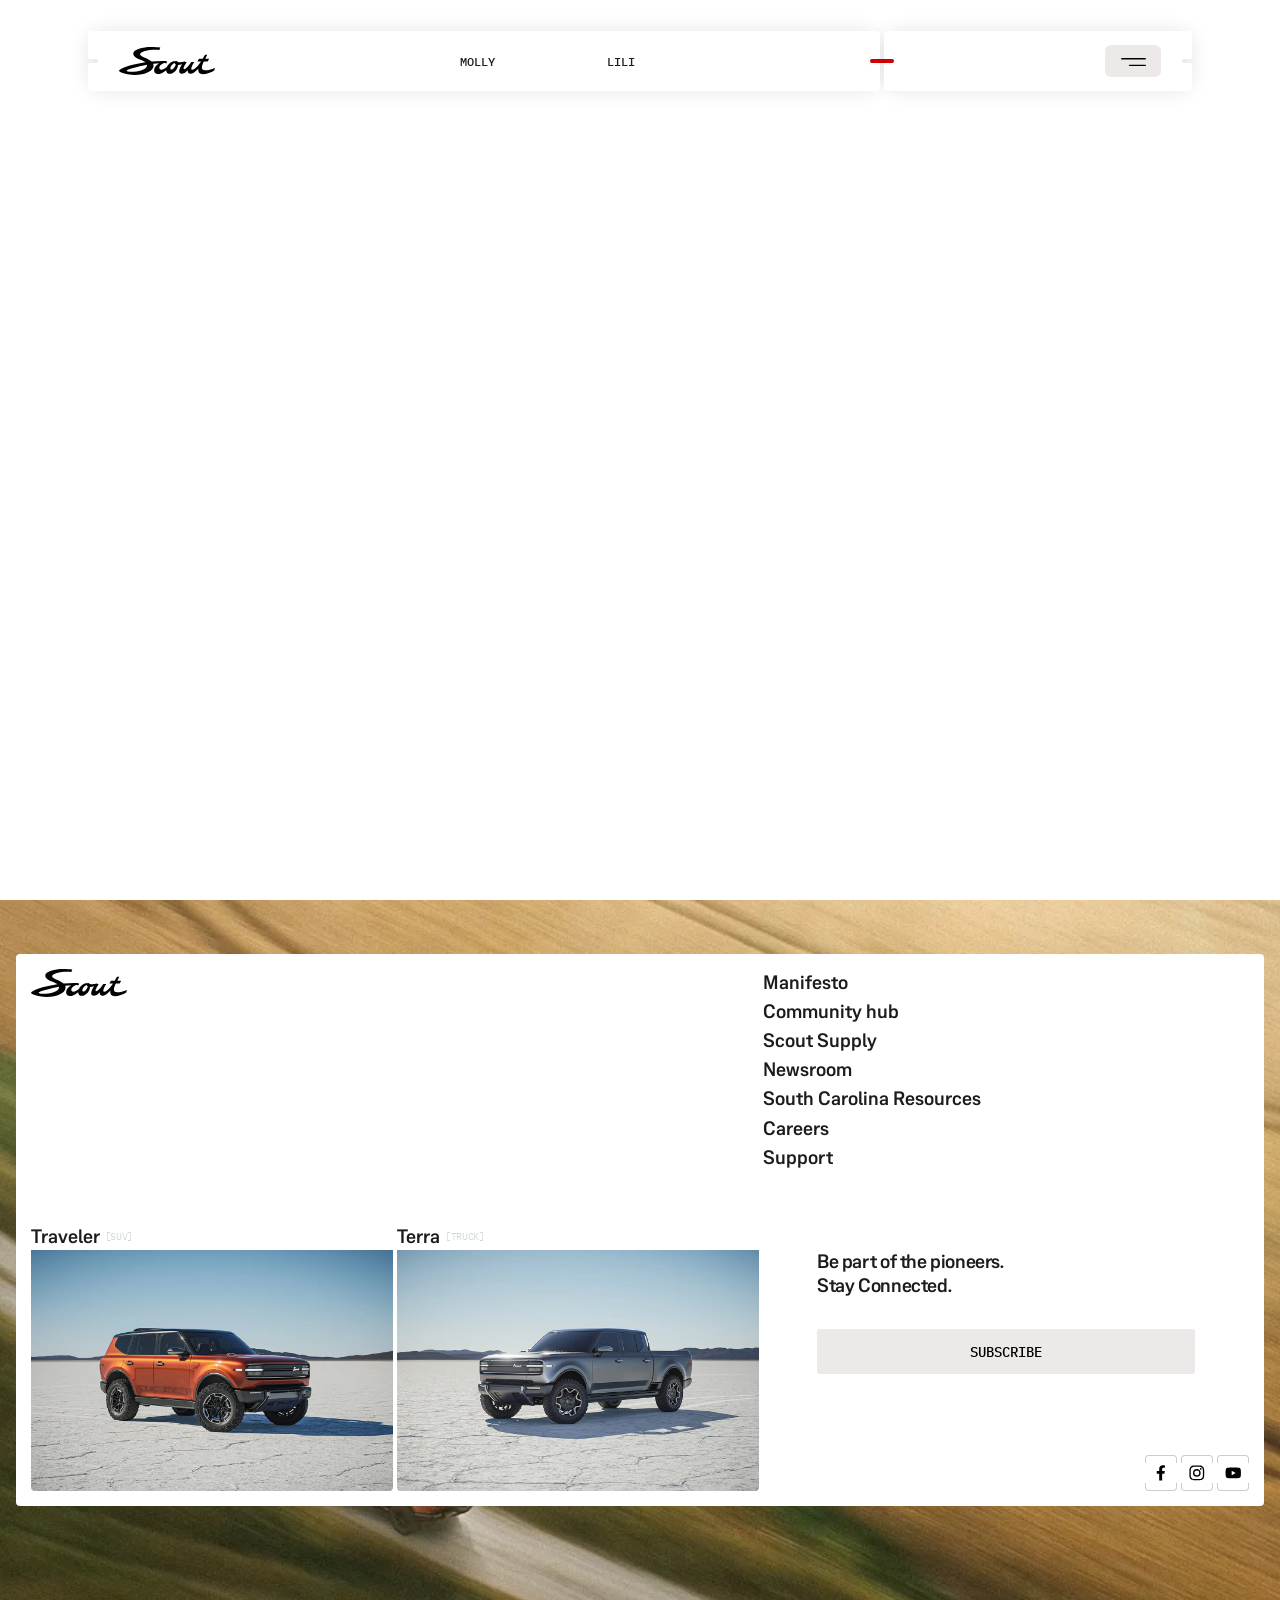
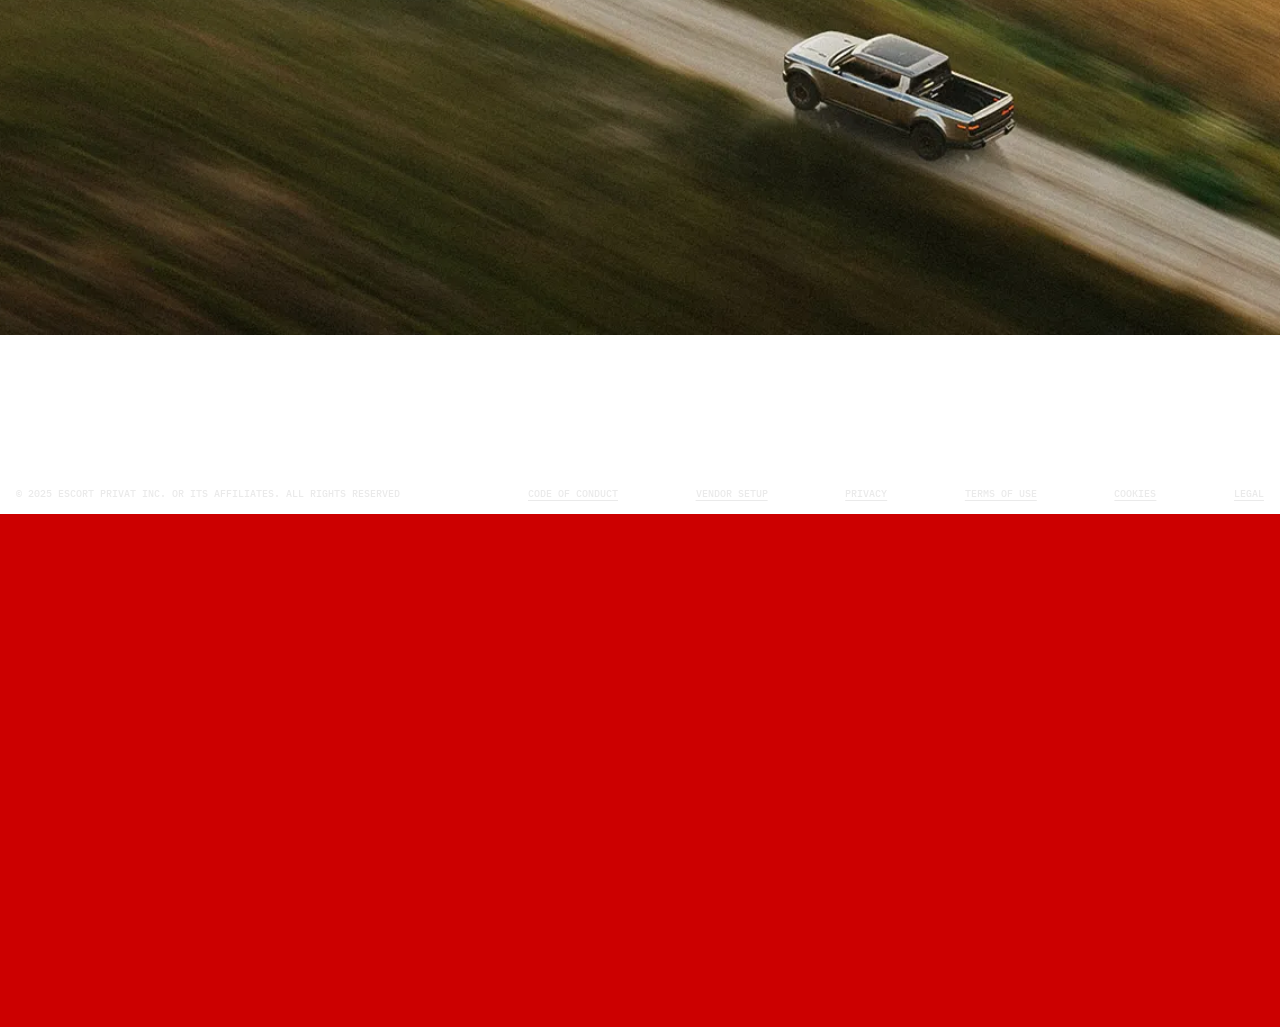
==== commit 10fa9e73: "fwef" ====
--- a/careers/index.html
+++ b/careers/index.html
@@ -1,34 +1,4 @@
-<!DOCTYPE html><html lang="en"> <head><meta charset="UTF-8"><meta name="viewport" content="width=device-width"><link rel="icon" type="image/svg+xml" href="/favicon.svg"><link rel="sitemap" href="/sitemap-index.xml"><meta name="generator" content="Astro v4.16.18"><!-- OneTrust Cookies Consent Notice start for www.scoutmotors.com --><script src="https://cdn.cookielaw.org/scripttemplates/otSDKStub.js" type="text/javascript" charset="UTF-8" data-domain-script="01917b07-a124-7808-bd2e-04bf32c67e38"></script><script type="text/javascript">
-            //initialize OneTrust Cookies Consent Notice for www.scoutmotors.com
-            function OptanonWrapper() {}
-        </script><!-- in <head> before GTM code --><!-- <script is:inline>
-            window.dataLayer = window.dataLayer || [];
-            function gtag() {
-                dataLayer.push(arguments);
-            }
-        </script> --><!-- Google Tag Manager --><script async defer>(function(){const GTM_ID = "GTM-MXZLWJSB";
-
-            (function (w, d, s, l, i) {
-                w[l] = w[l] || [];
-                w[l].push({ 'gtm.start': new Date().getTime(), event: 'gtm.js' });
-                var f = d.getElementsByTagName(s)[0],
-                    j = d.createElement(s),
-                    dl = l != 'dataLayer' ? '&l=' + l : '';
-                j.setAttribute('class', 'optanon-category-C0002');
-                j.async = true;
-                j.src = 'https://www.googletagmanager.com/gtm.js?id=' + i + dl;
-                f.parentNode.insertBefore(j, f);
-            })(window, document, 'script', 'dataLayer', GTM_ID);
-        })();</script><!-- End Google Tag Manager --><!-- Google tag (gtag.js) --><script async src="https://www.googletagmanager.com/gtag/js?id=G-EWMT52PYQP"></script><script type="text/plain" class="optanon-category-C0002">(function(){const GA_ID = "G-EWMT52PYQP";
-
-            window.dataLayer = window.dataLayer || [];
-            function gtag() {
-                dataLayer.push(arguments);
-            }
-            gtag('js', new Date());
-
-            gtag('config', GA_ID);
-        })();</script><title>Jobs at Escort Privat</title><link rel="canonical" href="https://demo-ep.vercel.app/careers"><meta name="description" content="Scouts always come back."><meta name="robots" content="index, follow"><meta property="og:title" content="Jobs at Escort Privat"><meta property="og:type" content="website"><meta property="og:image" content="https://images.ctfassets.net/bi0eniwfxrs8/7srJzab8iM36Jm9fgBqLZ5/27ed99071bf9fe60a0663b18d64bd4b2/Traveler.webp"><meta property="og:url" content="https://demo-ep.vercel.app/careers"><meta property="og:description" content="Scouts always come back."><meta name="twitter:card" content="summary_large_image"><meta name="twitter:site" content="@Scout_Motors"><meta name="twitter:title" content="Jobs at Escort Privat"><meta name="twitter:image" content="https://images.ctfassets.net/bi0eniwfxrs8/7srJzab8iM36Jm9fgBqLZ5/27ed99071bf9fe60a0663b18d64bd4b2/Traveler.webp"><meta name="twitter:description" content="Scouts always come back."><meta name="robots" content="index,follow"><!-- Fonts --><link rel="preload" href="/fonts/ScoutSansV4-Regular_ttf.woff2" as="font" type="font/woff2" crossorigin><link rel="preload" href="/fonts/ScoutSansV4-Medium_ttf.woff2" as="font" type="font/woff2" crossorigin><link rel="preload" href="/fonts/ScoutSansSemiCondV4-Bold_ttf.woff2" as="font" type="font/woff2" crossorigin><link rel="preload" href="/fonts/ScoutSansWideV4-Medium_ttf.woff2" as="font" type="font/woff2" crossorigin><link rel="preload" href="/fonts/IBMPlexMono-Regular.woff2" as="font" type="font/woff2" crossorigin><link rel="preload" href="/fonts/IBMPlexMono-Medium.woff2" as="font" type="font/woff2" crossorigin><link rel="prefetch" href="/assets/images/sprite.svg?v=1752703705661" as="image" type="image/svg+xml"><link rel="stylesheet" href="/_astro/ourstory.xHQ1y80_.css">
+<!DOCTYPE html><html lang="en"> <head><meta charset="UTF-8"><meta name="viewport" content="width=device-width"><link rel="icon" type="image/svg+xml" href="/favicon.svg"><link rel="sitemap" href="/sitemap-index.xml"><meta name="generator" content="Astro v4.16.18"><title>Jobs at Escort Privat</title><link rel="canonical" href="https://demo-ep.vercel.app/careers"><meta name="description" content="Scouts always come back."><meta name="robots" content="index, follow"><meta property="og:title" content="Jobs at Escort Privat"><meta property="og:type" content="website"><meta property="og:image" content="https://images.ctfassets.net/bi0eniwfxrs8/7srJzab8iM36Jm9fgBqLZ5/27ed99071bf9fe60a0663b18d64bd4b2/Traveler.webp"><meta property="og:url" content="https://demo-ep.vercel.app/careers"><meta property="og:description" content="Scouts always come back."><meta name="twitter:card" content="summary_large_image"><meta name="twitter:site" content="@Scout_Motors"><meta name="twitter:title" content="Jobs at Escort Privat"><meta name="twitter:image" content="https://images.ctfassets.net/bi0eniwfxrs8/7srJzab8iM36Jm9fgBqLZ5/27ed99071bf9fe60a0663b18d64bd4b2/Traveler.webp"><meta name="twitter:description" content="Scouts always come back."><meta name="robots" content="index,follow"><!-- Fonts --><link rel="preload" href="/fonts/ScoutSansV4-Regular_ttf.woff2" as="font" type="font/woff2" crossorigin><link rel="preload" href="/fonts/ScoutSansV4-Medium_ttf.woff2" as="font" type="font/woff2" crossorigin><link rel="preload" href="/fonts/ScoutSansSemiCondV4-Bold_ttf.woff2" as="font" type="font/woff2" crossorigin><link rel="preload" href="/fonts/ScoutSansWideV4-Medium_ttf.woff2" as="font" type="font/woff2" crossorigin><link rel="preload" href="/fonts/IBMPlexMono-Regular.woff2" as="font" type="font/woff2" crossorigin><link rel="preload" href="/fonts/IBMPlexMono-Medium.woff2" as="font" type="font/woff2" crossorigin><link rel="prefetch" href="/assets/images/sprite.svg?v=1752703705661" as="image" type="image/svg+xml"><link rel="stylesheet" href="/_astro/manifesto.xHQ1y80_.css">
 <style>@keyframes react-loading-skeleton{to{transform:translate(100%)}}.react-loading-skeleton{--base-color: #ebebeb;--highlight-color: #f5f5f5;--animation-duration: 1.5s;--animation-direction: normal;--pseudo-element-display: block;background-color:var(--base-color);width:100%;border-radius:.25rem;display:inline-flex;line-height:1;position:relative;-webkit-user-select:none;-moz-user-select:none;user-select:none;overflow:hidden}.react-loading-skeleton:after{content:" ";display:var(--pseudo-element-display);position:absolute;top:0;left:0;right:0;height:100%;background-repeat:no-repeat;background-image:var( --custom-highlight-background, linear-gradient( 90deg, var(--base-color) 0%, var(--highlight-color) 50%, var(--base-color) 100% ) );transform:translate(-100%);animation-name:react-loading-skeleton;animation-direction:var(--animation-direction);animation-duration:var(--animation-duration);animation-timing-function:ease-in-out;animation-iteration-count:infinite}@media (prefers-reduced-motion){.react-loading-skeleton{--pseudo-element-display: none}}
 .lazy-load-image-background.opacity{opacity:0}.lazy-load-image-background.opacity.lazy-load-image-loaded{opacity:1;transition:opacity .3s}
 .reserve-form-drawer .reserve-form{margin:0;padding-left:1rem;padding-right:.75rem}@media (min-width: 700px){.reserve-form-drawer .reserve-form{padding-left:1.5rem;padding-right:1.5rem;padding-top:55px;padding-bottom:55px}}@media (min-width: 1000px){.reserve-form-drawer .reserve-form{padding-left:45px;padding-right:45px}}@media (max-width: 699px){.reserve-form-drawer .reserve-form{border-radius:26px 26px 0 0/26px 26px 0px 0px}}.reserve-form-drawer .reserve-form{background-image:none!important;border-radius:0!important}.reserve-form-drawer .reserve-form .u-container-small{max-width:100%;padding:0}.c-drawer-open{overflow:hidden}.c-drawer-open:after{position:fixed;bottom:0;left:0;top:0;z-index:999;height:100%;width:100%;background-color:#01010180;opacity:1;transition-property:all;transition-timing-function:cubic-bezier(.4,0,.2,1);content:var(--tw-content);transition-duration:.3s}
@@ -151,73 +121,10 @@
          * This code snippet is used to pass environment variables from the server to the client.
          * An alternative approach is to append the variables to the window object.
          */
-        --> <div id="scout-env-banner" data-auth-domain="&#34;production-scoutmotors.us.auth0.com&#34;" data-auth-client-id="&#34;rD9OJoz9u1w9rwGfI9OVFpuIoUuOynP5&#34;" data-auth-audience="&#34;https:/scoutmotors.com/api&#34;" data-captcha-site-key-v2="&#34;6LeErNUpAAAAANbSs3h5bhV2xC41Tj3FhaWYTixA&#34;" data-captcha-site-key-v3="&#34;6Lf9eJ8pAAAAAAwwAfa2OiJKohJfrL9OgAaG5DqT&#34;"></div> <style>astro-island,astro-slot,astro-static-slot{display:contents}</style><script>(()=>{var e=async t=>{await(await t())()};(self.Astro||(self.Astro={})).only=e;window.dispatchEvent(new Event("astro:only"));})();;(()=>{var A=Object.defineProperty;var g=(i,o,a)=>o in i?A(i,o,{enumerable:!0,configurable:!0,writable:!0,value:a}):i[o]=a;var d=(i,o,a)=>g(i,typeof o!="symbol"?o+"":o,a);{let i={0:t=>m(t),1:t=>a(t),2:t=>new RegExp(t),3:t=>new Date(t),4:t=>new Map(a(t)),5:t=>new Set(a(t)),6:t=>BigInt(t),7:t=>new URL(t),8:t=>new Uint8Array(t),9:t=>new Uint16Array(t),10:t=>new Uint32Array(t),11:t=>1/0*t},o=t=>{let[l,e]=t;return l in i?i[l](e):void 0},a=t=>t.map(o),m=t=>typeof t!="object"||t===null?t:Object.fromEntries(Object.entries(t).map(([l,e])=>[l,o(e)]));class y extends HTMLElement{constructor(){super(...arguments);d(this,"Component");d(this,"hydrator");d(this,"hydrate",async()=>{var b;if(!this.hydrator||!this.isConnected)return;let e=(b=this.parentElement)==null?void 0:b.closest("astro-island[ssr]");if(e){e.addEventListener("astro:hydrate",this.hydrate,{once:!0});return}let c=this.querySelectorAll("astro-slot"),n={},h=this.querySelectorAll("template[data-astro-template]");for(let r of h){let s=r.closest(this.tagName);s!=null&&s.isSameNode(this)&&(n[r.getAttribute("data-astro-template")||"default"]=r.innerHTML,r.remove())}for(let r of c){let s=r.closest(this.tagName);s!=null&&s.isSameNode(this)&&(n[r.getAttribute("name")||"default"]=r.innerHTML)}let p;try{p=this.hasAttribute("props")?m(JSON.parse(this.getAttribute("props"))):{}}catch(r){let s=this.getAttribute("component-url")||"<unknown>",v=this.getAttribute("component-export");throw v&&(s+=` (export ${v})`),console.error(`[hydrate] Error parsing props for component ${s}`,this.getAttribute("props"),r),r}let u;await this.hydrator(this)(this.Component,p,n,{client:this.getAttribute("client")}),this.removeAttribute("ssr"),this.dispatchEvent(new CustomEvent("astro:hydrate"))});d(this,"unmount",()=>{this.isConnected||this.dispatchEvent(new CustomEvent("astro:unmount"))})}disconnectedCallback(){document.removeEventListener("astro:after-swap",this.unmount),document.addEventListener("astro:after-swap",this.unmount,{once:!0})}connectedCallback(){if(!this.hasAttribute("await-children")||document.readyState==="interactive"||document.readyState==="complete")this.childrenConnectedCallback();else{let e=()=>{document.removeEventListener("DOMContentLoaded",e),c.disconnect(),this.childrenConnectedCallback()},c=new MutationObserver(()=>{var n;((n=this.lastChild)==null?void 0:n.nodeType)===Node.COMMENT_NODE&&this.lastChild.nodeValue==="astro:end"&&(this.lastChild.remove(),e())});c.observe(this,{childList:!0}),document.addEventListener("DOMContentLoaded",e)}}async childrenConnectedCallback(){let e=this.getAttribute("before-hydration-url");e&&await import(e),this.start()}async start(){let e=JSON.parse(this.getAttribute("opts")),c=this.getAttribute("client");if(Astro[c]===void 0){window.addEventListener(`astro:${c}`,()=>this.start(),{once:!0});return}try{await Astro[c](async()=>{let n=this.getAttribute("renderer-url"),[h,{default:p}]=await Promise.all([import(this.getAttribute("component-url")),n?import(n):()=>()=>{}]),u=this.getAttribute("component-export")||"default";if(!u.includes("."))this.Component=h[u];else{this.Component=h;for(let f of u.split("."))this.Component=this.Component[f]}return this.hydrator=p,this.hydrate},e,this)}catch(n){console.error(`[astro-island] Error hydrating ${this.getAttribute("component-url")}`,n)}}attributeChangedCallback(){this.hydrate()}}d(y,"observedAttributes",["props"]),customElements.get("astro-island")||customElements.define("astro-island",y)}})();</script><astro-island uid="Z1CIuih" component-url="/_astro/HandleAuth.D9Xv_Iz5.js" component-export="default" renderer-url="/_astro/client.4fxRVa_4.js" props="{}" ssr="" client="only" opts="{&quot;name&quot;:&quot;HandleAuth&quot;,&quot;value&quot;:&quot;react&quot;}"></astro-island> <img class="optanon-category-C0002 u-h-0" height="1" width="1" alt="" src="https://insight.adsrvr.org/track/pxl/?adv=198qibv&ct=0:n9nvoxw&fmt=3"> <header> <nav class="c-header"> <c-skip-link class="c-skip-link"> <button type="button" class="c-button -primary"> <span class="c-button_inner"> <span class="c-button_label"> Skip to main content </span>  </span> </button> </c-skip-link>  <div class="c-header_outer"> <div class="c-header_primary || c-header_col"> <div class="c-header_col-razor"> <div></div> </div> <div class="c-header_col-bg"></div> <a href="/" class="c-header_logo" id="headerLogo" aria-label="Escort Privat"> <span class="c-icon"> <svg class="svg-logo" aria-hidden="true" focusable="false"> <use href="/assets/images/sprite.svg?v=1752703705661#logo"></use> </svg> </span> </a> <div class="c-header_products"> <span class="u-sr-only">Products</span> <ul class="c-header_nav"> <li class="c-header_nav-item"> <a href="/traveler" class="c-header_link -product c-button -link"> Traveler SUV </a> </li><li class="c-header_nav-item"> <a href="/terra" class="c-header_link -product c-button -link"> Terra Truck </a> </li> </ul> </div> <div class="c-header_col-razor"> <div></div> </div> </div> <div class="c-header_secondary || c-header_col" tabindex="-1" id="secondary-nav"> <div class="c-header_col-razor"> <div></div> </div> <div class="c-header_col-bg"></div> <astro-island uid="Z10o1iy" component-url="/_astro/HeaderSecondaryNav.DB0nwmVf.js" component-export="default" renderer-url="/_astro/client.4fxRVa_4.js" props="{}" ssr="" client="only" opts="{&quot;name&quot;:&quot;HeaderSecondaryNav&quot;,&quot;value&quot;:&quot;react&quot;}"></astro-island> <button type="button" data-menu-toggler id="headerMenuToggler" aria-label="Menu" class="c-button c-header_menu-toggler -light -menu"> <span class="c-button_inner"> <span class="c-button_label">  <span class="c-icon"> <svg class="svg-burger" aria-hidden="true" focusable="false"> <use href="/assets/images/sprite.svg?v=1752703705661#burger"></use> </svg> </span>  </span>  </span> </button> <div class="c-header_col-razor"> <div></div> </div> </div> </div> </nav> <c-menu data-lenis-prevent> <nav class="c-menu"> <div class="c-menu_inner" data-menu> <div class="c-menu_head"> <a href="/" class="c-menu_logo" id="menuLogo" aria-label="Escort Privat"><span class="c-icon"> <svg class="svg-logo" aria-hidden="true" focusable="false"> <use href="/assets/images/sprite.svg?v=1752703705661#logo"></use> </svg> </span></a> <button type="button" id="menuClose" data-menu-toggler aria-label="Close" class="c-button -menu -light"> <span class="c-button_inner"> <span class="c-button_label">  <span class="c-icon"> <svg class="svg-burger-close" aria-hidden="true" focusable="false"> <use href="/assets/images/sprite.svg?v=1752703705661#burger-close"></use> </svg> </span>  </span>  </span> </button> </div> <div class="c-menu_main"> <div class="c-menu_main-inner"> <ul class="c-primary-nav"> <li class="c-primary-nav_item"> <a href="/ourstory" class="c-primary-nav_link"> Our story </a> </li><li class="c-primary-nav_item"> <a href="/community" class="c-primary-nav_link"> Community hub </a> </li><li class="c-primary-nav_item"> <a href="https://supply.scoutmotors.com/" class="c-primary-nav_link"> Scout Supply </a> </li><li class="c-primary-nav_item"> <a href="/newsroom" class="c-primary-nav_link"> Newsroom </a> </li><li class="c-primary-nav_item"> <a href="/scresources" class="c-primary-nav_link"> South Carolina Resources </a> </li><li class="c-primary-nav_item"> <a href="/careers" class="c-primary-nav_link"> Careers </a> </li><li class="c-primary-nav_item"> <a href="https://support.scoutmotors.com" class="c-primary-nav_link"> Support </a> </li> </ul> <astro-island uid="Z1eVMlo" component-url="/_astro/MenuAccount.DepO2aXM.js" component-export="default" renderer-url="/_astro/client.4fxRVa_4.js" props="{}" ssr="" client="only" opts="{&quot;name&quot;:&quot;MenuAccount&quot;,&quot;value&quot;:&quot;react&quot;}"></astro-island> </div> </div> <ul class="c-menu_products || u-grid u-grid-cols-2 u-gap-1"> <div class="c-nav-tile c-menu_product"> <div class="c-nav-tile_head"> <span class="c-nav-tile_title">Traveler</span> <span class="c-nav-tile_subtitle">SUV</span> </div> <div class="c-nav-tile_image-wrapper"> <div style="--width:960;--height:540" class="c-image -lazy-load -cover || c-nav-tile_image"><div class="c-image_inner"><img src="/assets/imgs/traveler_product_thumb.BhAY_f9P.jpg&#38;w=960&#38;h=540&#38;f=webp" srcset="/assets/imgs/traveler_product_thumb.BhAY_f9P.jpg&#38;w=720&#38;f=webp 720w, /assets/imgs/traveler_product_thumb.BhAY_f9P.jpg&#38;w=960&#38;h=540&#38;f=webp 1440w, /assets/imgs/traveler_product_thumb.BhAY_f9P.jpg&#38;w=960&#38;h=540&#38;f=webp 1920w" class="c-image_img" inferSize="true" sizes="(max-width: 720px) 720px, (max-width: 1440px) 1440px, 1920px" alt="Traveler SUV" loading="lazy" onload="this.closest('.c-image')?.classList?.add('is-loaded');" width="960" height="540" decoding="async"></div></div> </div> <a href="/traveler" class="c-nav-tile_link">Learn more about Traveler</a> </div><div class="c-nav-tile c-menu_product"> <div class="c-nav-tile_head"> <span class="c-nav-tile_title">Terra</span> <span class="c-nav-tile_subtitle">Truck</span> </div> <div class="c-nav-tile_image-wrapper"> <div style="--width:960;--height:540" class="c-image -lazy-load -cover || c-nav-tile_image"><div class="c-image_inner"><img src="/assets/imgs/terra_product_thumb.m3XxHfjB.jpg&#38;w=960&#38;h=540&#38;f=webp" srcset="/assets/imgs/terra_product_thumb.m3XxHfjB.jpg&#38;w=720&#38;f=webp 720w, /assets/imgs/terra_product_thumb.m3XxHfjB.jpg&#38;w=960&#38;h=540&#38;f=webp 1440w, /assets/imgs/terra_product_thumb.m3XxHfjB.jpg&#38;w=960&#38;h=540&#38;f=webp 1920w" class="c-image_img" inferSize="true" sizes="(max-width: 720px) 720px, (max-width: 1440px) 1440px, 1920px" alt="Terra Truck" loading="lazy" onload="this.closest('.c-image')?.classList?.add('is-loaded');" width="960" height="540" decoding="async"></div></div> </div> <a href="/terra" class="c-nav-tile_link">Learn more about Terra</a> </div> </ul> <div class="c-menu_cta"> <div class="c-book-tile u-button-hover c-menu_cta-tile"> <div class="c-book-tile_head c-body-reg-white">  <div class="u-grid u-grid-cols-2 u-gap-1"> <span>Reservations open now.</span> <span>Be part of the pioneers.</span> </div>  </div> <hr class="c-book-tile_hr"> <div class="c-book-tile_cta" aria-hidden="true"> <div aria-hidden="true" class="c-button -transparent -full u-cursor-pointer"> <span class="c-button_inner"> <span class="c-button_label"> Reserve Now </span>  </span> </div> </div> <button class="c-book-tile_link menu-reservation">Reserve Now</button> </div>  </div> </div> </nav> <div class="c-menu_backdrop"></div> </c-menu>  </header> <main role="main" id="main-content"> <div id="content" class="u-min-h-[100vh]">   <astro-island uid="ZQ8yPW" component-url="/_astro/HeroBanner.ktQ4ekwL.js" component-export="default" renderer-url="/_astro/client.4fxRVa_4.js" props="{&quot;careerPageData&quot;:[0,{&quot;metadata&quot;:[0,{&quot;tags&quot;:[1,[]],&quot;concepts&quot;:[1,[]]}],&quot;sys&quot;:[0,{&quot;space&quot;:[0,{&quot;sys&quot;:[0,{&quot;type&quot;:[0,&quot;Link&quot;],&quot;linkType&quot;:[0,&quot;Space&quot;],&quot;id&quot;:[0,&quot;bi0eniwfxrs8&quot;]}]}],&quot;id&quot;:[0,&quot;2zWLgSC2MgH1fp5g5DZQ4q&quot;],&quot;type&quot;:[0,&quot;Entry&quot;],&quot;createdAt&quot;:[0,&quot;2024-07-04T06:44:14.014Z&quot;],&quot;updatedAt&quot;:[0,&quot;2025-05-08T06:43:49.928Z&quot;],&quot;environment&quot;:[0,{&quot;sys&quot;:[0,{&quot;id&quot;:[0,&quot;master&quot;],&quot;type&quot;:[0,&quot;Link&quot;],&quot;linkType&quot;:[0,&quot;Environment&quot;]}]}],&quot;publishedVersion&quot;:[0,192],&quot;revision&quot;:[0,36],&quot;contentType&quot;:[0,{&quot;sys&quot;:[0,{&quot;type&quot;:[0,&quot;Link&quot;],&quot;linkType&quot;:[0,&quot;ContentType&quot;],&quot;id&quot;:[0,&quot;careersPage&quot;]}]}],&quot;locale&quot;:[0,&quot;en-US&quot;]}],&quot;fields&quot;:[0,{&quot;title&quot;:[0,&quot;Careers Page&quot;],&quot;heroSection&quot;:[0,{&quot;metadata&quot;:[0,{&quot;tags&quot;:[1,[]],&quot;concepts&quot;:[1,[]]}],&quot;sys&quot;:[0,{&quot;space&quot;:[0,{&quot;sys&quot;:[0,{&quot;type&quot;:[0,&quot;Link&quot;],&quot;linkType&quot;:[0,&quot;Space&quot;],&quot;id&quot;:[0,&quot;bi0eniwfxrs8&quot;]}]}],&quot;id&quot;:[0,&quot;449KkCu7Ft2fdN8gYnvCDb&quot;],&quot;type&quot;:[0,&quot;Entry&quot;],&quot;createdAt&quot;:[0,&quot;2024-07-04T06:31:03.180Z&quot;],&quot;updatedAt&quot;:[0,&quot;2025-07-23T13:04:16.998Z&quot;],&quot;environment&quot;:[0,{&quot;sys&quot;:[0,{&quot;id&quot;:[0,&quot;master&quot;],&quot;type&quot;:[0,&quot;Link&quot;],&quot;linkType&quot;:[0,&quot;Environment&quot;]}]}],&quot;publishedVersion&quot;:[0,73],&quot;revision&quot;:[0,14],&quot;contentType&quot;:[0,{&quot;sys&quot;:[0,{&quot;type&quot;:[0,&quot;Link&quot;],&quot;linkType&quot;:[0,&quot;ContentType&quot;],&quot;id&quot;:[0,&quot;careerHeroBanner&quot;]}]}],&quot;locale&quot;:[0,&quot;en-US&quot;]}],&quot;fields&quot;:[0,{&quot;title&quot;:[0,&quot;The world needs more scouts.&quot;],&quot;titleAnimation&quot;:[0,{&quot;data&quot;:[0,{}],&quot;content&quot;:[1,[[0,{&quot;data&quot;:[0,{}],&quot;content&quot;:[1,[[0,{&quot;data&quot;:[0,{}],&quot;content&quot;:[1,[[0,{&quot;data&quot;:[0,{}],&quot;content&quot;:[1,[[0,{&quot;data&quot;:[0,{}],&quot;marks&quot;:[1,[]],&quot;value&quot;:[0,&quot;The world  &quot;],&quot;nodeType&quot;:[0,&quot;text&quot;]}]]],&quot;nodeType&quot;:[0,&quot;paragraph&quot;]}]]],&quot;nodeType&quot;:[0,&quot;list-item&quot;]}],[0,{&quot;data&quot;:[0,{}],&quot;content&quot;:[1,[[0,{&quot;data&quot;:[0,{}],&quot;content&quot;:[1,[[0,{&quot;data&quot;:[0,{}],&quot;marks&quot;:[1,[]],&quot;value&quot;:[0,&quot;needs more &quot;],&quot;nodeType&quot;:[0,&quot;text&quot;]}]]],&quot;nodeType&quot;:[0,&quot;paragraph&quot;]}]]],&quot;nodeType&quot;:[0,&quot;list-item&quot;]}],[0,{&quot;data&quot;:[0,{}],&quot;content&quot;:[1,[[0,{&quot;data&quot;:[0,{}],&quot;content&quot;:[1,[[0,{&quot;data&quot;:[0,{}],&quot;marks&quot;:[1,[]],&quot;value&quot;:[0,&quot;scouts.&quot;],&quot;nodeType&quot;:[0,&quot;text&quot;]}]]],&quot;nodeType&quot;:[0,&quot;paragraph&quot;]}]]],&quot;nodeType&quot;:[0,&quot;list-item&quot;]}]]],&quot;nodeType&quot;:[0,&quot;unordered-list&quot;]}],[0,{&quot;data&quot;:[0,{}],&quot;content&quot;:[1,[[0,{&quot;data&quot;:[0,{}],&quot;marks&quot;:[1,[]],&quot;value&quot;:[0,&quot;&quot;],&quot;nodeType&quot;:[0,&quot;text&quot;]}]]],&quot;nodeType&quot;:[0,&quot;paragraph&quot;]}]]],&quot;nodeType&quot;:[0,&quot;document&quot;]}],&quot;subTitle&quot;:[0,&quot;From the original Scout to our cutting-edge electric vehicles, at Escort Privat, we believe in doing things the right way—the Scout way. Every vehicle we create is a testament to our commitment to quality, sustainability, and American craftsmanship.&quot;],&quot;media&quot;:[0,{&quot;metadata&quot;:[0,{&quot;tags&quot;:[1,[]],&quot;concepts&quot;:[1,[]]}],&quot;sys&quot;:[0,{&quot;space&quot;:[0,{&quot;sys&quot;:[0,{&quot;type&quot;:[0,&quot;Link&quot;],&quot;linkType&quot;:[0,&quot;Space&quot;],&quot;id&quot;:[0,&quot;bi0eniwfxrs8&quot;]}]}],&quot;id&quot;:[0,&quot;2HOUOsZYD9sxweVwn1mDRo&quot;],&quot;type&quot;:[0,&quot;Asset&quot;],&quot;createdAt&quot;:[0,&quot;2024-07-04T06:30:49.396Z&quot;],&quot;updatedAt&quot;:[0,&quot;2025-04-16T06:35:39.315Z&quot;],&quot;environment&quot;:[0,{&quot;sys&quot;:[0,{&quot;id&quot;:[0,&quot;master&quot;],&quot;type&quot;:[0,&quot;Link&quot;],&quot;linkType&quot;:[0,&quot;Environment&quot;]}]}],&quot;publishedVersion&quot;:[0,38],&quot;revision&quot;:[0,10],&quot;locale&quot;:[0,&quot;en-US&quot;]}],&quot;fields&quot;:[0,{&quot;title&quot;:[0,&quot;20231121-huntca-scoutmotors-27&quot;],&quot;description&quot;:[0,&quot;&quot;],&quot;file&quot;:[0,{&quot;url&quot;:[0,&quot;//images.ctfassets.net/bi0eniwfxrs8/2HOUOsZYD9sxweVwn1mDRo/0c3ae8ae24e1c2da1e10d0b7e8af03d7/20231121-huntca-scoutmotors-27.jpg&quot;],&quot;details&quot;:[0,{&quot;size&quot;:[0,1795888],&quot;image&quot;:[0,{&quot;width&quot;:[0,1440],&quot;height&quot;:[0,1584]}]}],&quot;fileName&quot;:[0,&quot;20231121-huntca-scoutmotors-27.jpg&quot;],&quot;contentType&quot;:[0,&quot;image/jpeg&quot;]}]}]}],&quot;buttonText&quot;:[0,&quot;All Positions&quot;],&quot;buttonType&quot;:[0,&quot;External&quot;],&quot;buttonUrl&quot;:[0,&quot;https://job-boards.greenhouse.io/scoutmotors&quot;],&quot;secondaryButtonText&quot;:[0,&quot;Manufacturing Positions&quot;],&quot;secondaryButtonType&quot;:[0,&quot;External&quot;],&quot;secondaryButtonUrl&quot;:[0,&quot;https://scoutmotors.sctechjobs.com/ &quot;]}]}],&quot;quoteSection&quot;:[0,{&quot;metadata&quot;:[0,{&quot;tags&quot;:[1,[]],&quot;concepts&quot;:[1,[]]}],&quot;sys&quot;:[0,{&quot;space&quot;:[0,{&quot;sys&quot;:[0,{&quot;type&quot;:[0,&quot;Link&quot;],&quot;linkType&quot;:[0,&quot;Space&quot;],&quot;id&quot;:[0,&quot;bi0eniwfxrs8&quot;]}]}],&quot;id&quot;:[0,&quot;5LKbWFWpQgPx8cW28iFHOj&quot;],&quot;type&quot;:[0,&quot;Entry&quot;],&quot;createdAt&quot;:[0,&quot;2024-07-05T11:56:20.041Z&quot;],&quot;updatedAt&quot;:[0,&quot;2024-12-04T12:17:45.546Z&quot;],&quot;environment&quot;:[0,{&quot;sys&quot;:[0,{&quot;id&quot;:[0,&quot;master&quot;],&quot;type&quot;:[0,&quot;Link&quot;],&quot;linkType&quot;:[0,&quot;Environment&quot;]}]}],&quot;publishedVersion&quot;:[0,38],&quot;revision&quot;:[0,15],&quot;contentType&quot;:[0,{&quot;sys&quot;:[0,{&quot;type&quot;:[0,&quot;Link&quot;],&quot;linkType&quot;:[0,&quot;ContentType&quot;],&quot;id&quot;:[0,&quot;componentTitledesc&quot;]}]}],&quot;locale&quot;:[0,&quot;en-US&quot;]}],&quot;fields&quot;:[0,{&quot;title&quot;:[0,&quot;“We have the privilege of connecting the past with the future by helping people imagine what is possible with the next generation of Scouts.”&quot;],&quot;description&quot;:[0,{&quot;nodeType&quot;:[0,&quot;document&quot;],&quot;data&quot;:[0,{}],&quot;content&quot;:[1,[[0,{&quot;nodeType&quot;:[0,&quot;paragraph&quot;],&quot;data&quot;:[0,{}],&quot;content&quot;:[1,[[0,{&quot;nodeType&quot;:[0,&quot;text&quot;],&quot;value&quot;:[0,&quot;- Scott Keogh - President and CEO, Escort Privat&quot;],&quot;marks&quot;:[1,[]],&quot;data&quot;:[0,{}]}]]]}]]]}]}]}],&quot;scoutWaySectionTitle&quot;:[0,{&quot;data&quot;:[0,{}],&quot;content&quot;:[1,[[0,{&quot;data&quot;:[0,{}],&quot;content&quot;:[1,[[0,{&quot;data&quot;:[0,{}],&quot;marks&quot;:[1,[]],&quot;value&quot;:[0,&quot;The&quot;],&quot;nodeType&quot;:[0,&quot;text&quot;]}]]],&quot;nodeType&quot;:[0,&quot;heading-5&quot;]}],[0,{&quot;data&quot;:[0,{}],&quot;content&quot;:[1,[[0,{&quot;data&quot;:[0,{}],&quot;marks&quot;:[1,[]],&quot;value&quot;:[0,&quot;Scout&quot;],&quot;nodeType&quot;:[0,&quot;text&quot;]}]]],&quot;nodeType&quot;:[0,&quot;heading-5&quot;]}],[0,{&quot;data&quot;:[0,{}],&quot;content&quot;:[1,[[0,{&quot;data&quot;:[0,{}],&quot;marks&quot;:[1,[]],&quot;value&quot;:[0,&quot;way.&quot;],&quot;nodeType&quot;:[0,&quot;text&quot;]}]]],&quot;nodeType&quot;:[0,&quot;heading-5&quot;]}],[0,{&quot;data&quot;:[0,{}],&quot;content&quot;:[1,[[0,{&quot;data&quot;:[0,{}],&quot;marks&quot;:[1,[]],&quot;value&quot;:[0,&quot;&quot;],&quot;nodeType&quot;:[0,&quot;text&quot;]}]]],&quot;nodeType&quot;:[0,&quot;paragraph&quot;]}]]],&quot;nodeType&quot;:[0,&quot;document&quot;]}],&quot;scoutWaySectionSubTitle&quot;:[0,&quot;Here at Escort Privat, we‘re carrying forward the heritage of one of the most iconic American vehicles in history. A vehicle dating back to 1960. One that forged the path for future generations of rugged, off-road SUVs and will do so once again.&quot;],&quot;scoutWaySectionList&quot;:[1,[[0,{&quot;metadata&quot;:[0,{&quot;tags&quot;:[1,[]],&quot;concepts&quot;:[1,[]]}],&quot;sys&quot;:[0,{&quot;space&quot;:[0,{&quot;sys&quot;:[0,{&quot;type&quot;:[0,&quot;Link&quot;],&quot;linkType&quot;:[0,&quot;Space&quot;],&quot;id&quot;:[0,&quot;bi0eniwfxrs8&quot;]}]}],&quot;id&quot;:[0,&quot;4YMm1hs8nc5wV5orXgYOqk&quot;],&quot;type&quot;:[0,&quot;Entry&quot;],&quot;createdAt&quot;:[0,&quot;2024-10-07T12:33:13.612Z&quot;],&quot;updatedAt&quot;:[0,&quot;2024-10-07T12:33:13.612Z&quot;],&quot;environment&quot;:[0,{&quot;sys&quot;:[0,{&quot;id&quot;:[0,&quot;master&quot;],&quot;type&quot;:[0,&quot;Link&quot;],&quot;linkType&quot;:[0,&quot;Environment&quot;]}]}],&quot;publishedVersion&quot;:[0,4],&quot;revision&quot;:[0,1],&quot;contentType&quot;:[0,{&quot;sys&quot;:[0,{&quot;type&quot;:[0,&quot;Link&quot;],&quot;linkType&quot;:[0,&quot;ContentType&quot;],&quot;id&quot;:[0,&quot;componentCareerOrderList&quot;]}]}],&quot;locale&quot;:[0,&quot;en-US&quot;]}],&quot;fields&quot;:[0,{&quot;title&quot;:[0,{&quot;nodeType&quot;:[0,&quot;document&quot;],&quot;data&quot;:[0,{}],&quot;content&quot;:[1,[[0,{&quot;nodeType&quot;:[0,&quot;heading-6&quot;],&quot;data&quot;:[0,{}],&quot;content&quot;:[1,[[0,{&quot;nodeType&quot;:[0,&quot;text&quot;],&quot;value&quot;:[0,&quot;01&quot;],&quot;marks&quot;:[1,[]],&quot;data&quot;:[0,{}]}]]]}],[0,{&quot;nodeType&quot;:[0,&quot;paragraph&quot;],&quot;data&quot;:[0,{}],&quot;content&quot;:[1,[[0,{&quot;nodeType&quot;:[0,&quot;text&quot;],&quot;value&quot;:[0,&quot;Lead with Respect&quot;],&quot;marks&quot;:[1,[]],&quot;data&quot;:[0,{}]}]]]}],[0,{&quot;nodeType&quot;:[0,&quot;paragraph&quot;],&quot;data&quot;:[0,{}],&quot;content&quot;:[1,[[0,{&quot;nodeType&quot;:[0,&quot;text&quot;],&quot;value&quot;:[0,&quot;&quot;],&quot;marks&quot;:[1,[]],&quot;data&quot;:[0,{}]}]]]}]]]}]}]}],[0,{&quot;metadata&quot;:[0,{&quot;tags&quot;:[1,[]],&quot;concepts&quot;:[1,[]]}],&quot;sys&quot;:[0,{&quot;space&quot;:[0,{&quot;sys&quot;:[0,{&quot;type&quot;:[0,&quot;Link&quot;],&quot;linkType&quot;:[0,&quot;Space&quot;],&quot;id&quot;:[0,&quot;bi0eniwfxrs8&quot;]}]}],&quot;id&quot;:[0,&quot;1xbyS9hCaTljI3YHfus3kO&quot;],&quot;type&quot;:[0,&quot;Entry&quot;],&quot;createdAt&quot;:[0,&quot;2024-10-07T12:50:49.506Z&quot;],&quot;updatedAt&quot;:[0,&quot;2024-10-07T12:50:49.506Z&quot;],&quot;environment&quot;:[0,{&quot;sys&quot;:[0,{&quot;id&quot;:[0,&quot;master&quot;],&quot;type&quot;:[0,&quot;Link&quot;],&quot;linkType&quot;:[0,&quot;Environment&quot;]}]}],&quot;publishedVersion&quot;:[0,3],&quot;revision&quot;:[0,1],&quot;contentType&quot;:[0,{&quot;sys&quot;:[0,{&quot;type&quot;:[0,&quot;Link&quot;],&quot;linkType&quot;:[0,&quot;ContentType&quot;],&quot;id&quot;:[0,&quot;componentCareerOrderList&quot;]}]}],&quot;locale&quot;:[0,&quot;en-US&quot;]}],&quot;fields&quot;:[0,{&quot;title&quot;:[0,{&quot;nodeType&quot;:[0,&quot;document&quot;],&quot;data&quot;:[0,{}],&quot;content&quot;:[1,[[0,{&quot;nodeType&quot;:[0,&quot;heading-6&quot;],&quot;data&quot;:[0,{}],&quot;content&quot;:[1,[[0,{&quot;nodeType&quot;:[0,&quot;text&quot;],&quot;value&quot;:[0,&quot;05&quot;],&quot;marks&quot;:[1,[]],&quot;data&quot;:[0,{}]}]]]}],[0,{&quot;nodeType&quot;:[0,&quot;paragraph&quot;],&quot;data&quot;:[0,{}],&quot;content&quot;:[1,[[0,{&quot;nodeType&quot;:[0,&quot;text&quot;],&quot;value&quot;:[0,&quot;Move with Intent&quot;],&quot;marks&quot;:[1,[]],&quot;data&quot;:[0,{}]}]]]}]]]}]}]}],[0,{&quot;metadata&quot;:[0,{&quot;tags&quot;:[1,[]],&quot;concepts&quot;:[1,[]]}],&quot;sys&quot;:[0,{&quot;space&quot;:[0,{&quot;sys&quot;:[0,{&quot;type&quot;:[0,&quot;Link&quot;],&quot;linkType&quot;:[0,&quot;Space&quot;],&quot;id&quot;:[0,&quot;bi0eniwfxrs8&quot;]}]}],&quot;id&quot;:[0,&quot;17lHHi9TqutqQvYy5sjlsV&quot;],&quot;type&quot;:[0,&quot;Entry&quot;],&quot;createdAt&quot;:[0,&quot;2024-10-07T12:38:47.030Z&quot;],&quot;updatedAt&quot;:[0,&quot;2024-10-07T12:38:47.030Z&quot;],&quot;environment&quot;:[0,{&quot;sys&quot;:[0,{&quot;id&quot;:[0,&quot;master&quot;],&quot;type&quot;:[0,&quot;Link&quot;],&quot;linkType&quot;:[0,&quot;Environment&quot;]}]}],&quot;publishedVersion&quot;:[0,4],&quot;revision&quot;:[0,1],&quot;contentType&quot;:[0,{&quot;sys&quot;:[0,{&quot;type&quot;:[0,&quot;Link&quot;],&quot;linkType&quot;:[0,&quot;ContentType&quot;],&quot;id&quot;:[0,&quot;componentCareerOrderList&quot;]}]}],&quot;locale&quot;:[0,&quot;en-US&quot;]}],&quot;fields&quot;:[0,{&quot;title&quot;:[0,{&quot;nodeType&quot;:[0,&quot;document&quot;],&quot;data&quot;:[0,{}],&quot;content&quot;:[1,[[0,{&quot;nodeType&quot;:[0,&quot;heading-6&quot;],&quot;data&quot;:[0,{}],&quot;content&quot;:[1,[[0,{&quot;nodeType&quot;:[0,&quot;text&quot;],&quot;value&quot;:[0,&quot;02&quot;],&quot;marks&quot;:[1,[]],&quot;data&quot;:[0,{}]}]]]}],[0,{&quot;nodeType&quot;:[0,&quot;paragraph&quot;],&quot;data&quot;:[0,{}],&quot;content&quot;:[1,[[0,{&quot;nodeType&quot;:[0,&quot;text&quot;],&quot;value&quot;:[0,&quot;Figure it Out&quot;],&quot;marks&quot;:[1,[]],&quot;data&quot;:[0,{}]}]]]}]]]}]}]}],[0,{&quot;metadata&quot;:[0,{&quot;tags&quot;:[1,[]],&quot;concepts&quot;:[1,[]]}],&quot;sys&quot;:[0,{&quot;space&quot;:[0,{&quot;sys&quot;:[0,{&quot;type&quot;:[0,&quot;Link&quot;],&quot;linkType&quot;:[0,&quot;Space&quot;],&quot;id&quot;:[0,&quot;bi0eniwfxrs8&quot;]}]}],&quot;id&quot;:[0,&quot;5vXAOOOmH09x8378C32G39&quot;],&quot;type&quot;:[0,&quot;Entry&quot;],&quot;createdAt&quot;:[0,&quot;2024-10-07T12:51:13.535Z&quot;],&quot;updatedAt&quot;:[0,&quot;2024-10-07T12:51:13.535Z&quot;],&quot;environment&quot;:[0,{&quot;sys&quot;:[0,{&quot;id&quot;:[0,&quot;master&quot;],&quot;type&quot;:[0,&quot;Link&quot;],&quot;linkType&quot;:[0,&quot;Environment&quot;]}]}],&quot;publishedVersion&quot;:[0,3],&quot;revision&quot;:[0,1],&quot;contentType&quot;:[0,{&quot;sys&quot;:[0,{&quot;type&quot;:[0,&quot;Link&quot;],&quot;linkType&quot;:[0,&quot;ContentType&quot;],&quot;id&quot;:[0,&quot;componentCareerOrderList&quot;]}]}],&quot;locale&quot;:[0,&quot;en-US&quot;]}],&quot;fields&quot;:[0,{&quot;title&quot;:[0,{&quot;nodeType&quot;:[0,&quot;document&quot;],&quot;data&quot;:[0,{}],&quot;content&quot;:[1,[[0,{&quot;nodeType&quot;:[0,&quot;heading-6&quot;],&quot;data&quot;:[0,{}],&quot;content&quot;:[1,[[0,{&quot;nodeType&quot;:[0,&quot;text&quot;],&quot;value&quot;:[0,&quot;06&quot;],&quot;marks&quot;:[1,[]],&quot;data&quot;:[0,{}]}]]]}],[0,{&quot;nodeType&quot;:[0,&quot;paragraph&quot;],&quot;data&quot;:[0,{}],&quot;content&quot;:[1,[[0,{&quot;nodeType&quot;:[0,&quot;text&quot;],&quot;value&quot;:[0,&quot;Go Together&quot;],&quot;marks&quot;:[1,[]],&quot;data&quot;:[0,{}]}]]]}]]]}]}]}],[0,{&quot;metadata&quot;:[0,{&quot;tags&quot;:[1,[]],&quot;concepts&quot;:[1,[]]}],&quot;sys&quot;:[0,{&quot;space&quot;:[0,{&quot;sys&quot;:[0,{&quot;type&quot;:[0,&quot;Link&quot;],&quot;linkType&quot;:[0,&quot;Space&quot;],&quot;id&quot;:[0,&quot;bi0eniwfxrs8&quot;]}]}],&quot;id&quot;:[0,&quot;1wYfl9yZvAB8AkJffJFdoC&quot;],&quot;type&quot;:[0,&quot;Entry&quot;],&quot;createdAt&quot;:[0,&quot;2024-10-07T12:49:50.167Z&quot;],&quot;updatedAt&quot;:[0,&quot;2024-10-07T12:49:50.167Z&quot;],&quot;environment&quot;:[0,{&quot;sys&quot;:[0,{&quot;id&quot;:[0,&quot;master&quot;],&quot;type&quot;:[0,&quot;Link&quot;],&quot;linkType&quot;:[0,&quot;Environment&quot;]}]}],&quot;publishedVersion&quot;:[0,3],&quot;revision&quot;:[0,1],&quot;contentType&quot;:[0,{&quot;sys&quot;:[0,{&quot;type&quot;:[0,&quot;Link&quot;],&quot;linkType&quot;:[0,&quot;ContentType&quot;],&quot;id&quot;:[0,&quot;componentCareerOrderList&quot;]}]}],&quot;locale&quot;:[0,&quot;en-US&quot;]}],&quot;fields&quot;:[0,{&quot;title&quot;:[0,{&quot;nodeType&quot;:[0,&quot;document&quot;],&quot;data&quot;:[0,{}],&quot;content&quot;:[1,[[0,{&quot;nodeType&quot;:[0,&quot;heading-6&quot;],&quot;data&quot;:[0,{}],&quot;content&quot;:[1,[[0,{&quot;nodeType&quot;:[0,&quot;text&quot;],&quot;value&quot;:[0,&quot;03&quot;],&quot;marks&quot;:[1,[]],&quot;data&quot;:[0,{}]}]]]}],[0,{&quot;nodeType&quot;:[0,&quot;paragraph&quot;],&quot;data&quot;:[0,{}],&quot;content&quot;:[1,[[0,{&quot;nodeType&quot;:[0,&quot;text&quot;],&quot;value&quot;:[0,&quot;Step Up&quot;],&quot;marks&quot;:[1,[]],&quot;data&quot;:[0,{}]}]]]}]]]}]}]}],[0,{&quot;metadata&quot;:[0,{&quot;tags&quot;:[1,[]],&quot;concepts&quot;:[1,[]]}],&quot;sys&quot;:[0,{&quot;space&quot;:[0,{&quot;sys&quot;:[0,{&quot;type&quot;:[0,&quot;Link&quot;],&quot;linkType&quot;:[0,&quot;Space&quot;],&quot;id&quot;:[0,&quot;bi0eniwfxrs8&quot;]}]}],&quot;id&quot;:[0,&quot;3WES5zLOBc9Nx7mRKJBcpx&quot;],&quot;type&quot;:[0,&quot;Entry&quot;],&quot;createdAt&quot;:[0,&quot;2024-10-07T12:51:41.166Z&quot;],&quot;updatedAt&quot;:[0,&quot;2024-10-07T12:51:41.166Z&quot;],&quot;environment&quot;:[0,{&quot;sys&quot;:[0,{&quot;id&quot;:[0,&quot;master&quot;],&quot;type&quot;:[0,&quot;Link&quot;],&quot;linkType&quot;:[0,&quot;Environment&quot;]}]}],&quot;publishedVersion&quot;:[0,3],&quot;revision&quot;:[0,1],&quot;contentType&quot;:[0,{&quot;sys&quot;:[0,{&quot;type&quot;:[0,&quot;Link&quot;],&quot;linkType&quot;:[0,&quot;ContentType&quot;],&quot;id&quot;:[0,&quot;componentCareerOrderList&quot;]}]}],&quot;locale&quot;:[0,&quot;en-US&quot;]}],&quot;fields&quot;:[0,{&quot;title&quot;:[0,{&quot;nodeType&quot;:[0,&quot;document&quot;],&quot;data&quot;:[0,{}],&quot;content&quot;:[1,[[0,{&quot;nodeType&quot;:[0,&quot;heading-6&quot;],&quot;data&quot;:[0,{}],&quot;content&quot;:[1,[[0,{&quot;nodeType&quot;:[0,&quot;text&quot;],&quot;value&quot;:[0,&quot;07&quot;],&quot;marks&quot;:[1,[]],&quot;data&quot;:[0,{}]}]]]}],[0,{&quot;nodeType&quot;:[0,&quot;paragraph&quot;],&quot;data&quot;:[0,{}],&quot;content&quot;:[1,[[0,{&quot;nodeType&quot;:[0,&quot;text&quot;],&quot;value&quot;:[0,&quot;Make it Matter&quot;],&quot;marks&quot;:[1,[]],&quot;data&quot;:[0,{}]}]]]}],[0,{&quot;nodeType&quot;:[0,&quot;paragraph&quot;],&quot;data&quot;:[0,{}],&quot;content&quot;:[1,[[0,{&quot;nodeType&quot;:[0,&quot;text&quot;],&quot;value&quot;:[0,&quot;&quot;],&quot;marks&quot;:[1,[]],&quot;data&quot;:[0,{}]}]]]}]]]}]}]}],[0,{&quot;metadata&quot;:[0,{&quot;tags&quot;:[1,[]],&quot;concepts&quot;:[1,[]]}],&quot;sys&quot;:[0,{&quot;space&quot;:[0,{&quot;sys&quot;:[0,{&quot;type&quot;:[0,&quot;Link&quot;],&quot;linkType&quot;:[0,&quot;Space&quot;],&quot;id&quot;:[0,&quot;bi0eniwfxrs8&quot;]}]}],&quot;id&quot;:[0,&quot;2tMszFD6tppZwXH9OrdT4g&quot;],&quot;type&quot;:[0,&quot;Entry&quot;],&quot;createdAt&quot;:[0,&quot;2024-10-07T12:50:18.364Z&quot;],&quot;updatedAt&quot;:[0,&quot;2024-10-07T12:50:18.364Z&quot;],&quot;environment&quot;:[0,{&quot;sys&quot;:[0,{&quot;id&quot;:[0,&quot;master&quot;],&quot;type&quot;:[0,&quot;Link&quot;],&quot;linkType&quot;:[0,&quot;Environment&quot;]}]}],&quot;publishedVersion&quot;:[0,3],&quot;revision&quot;:[0,1],&quot;contentType&quot;:[0,{&quot;sys&quot;:[0,{&quot;type&quot;:[0,&quot;Link&quot;],&quot;linkType&quot;:[0,&quot;ContentType&quot;],&quot;id&quot;:[0,&quot;componentCareerOrderList&quot;]}]}],&quot;locale&quot;:[0,&quot;en-US&quot;]}],&quot;fields&quot;:[0,{&quot;title&quot;:[0,{&quot;nodeType&quot;:[0,&quot;document&quot;],&quot;data&quot;:[0,{}],&quot;content&quot;:[1,[[0,{&quot;nodeType&quot;:[0,&quot;heading-6&quot;],&quot;data&quot;:[0,{}],&quot;content&quot;:[1,[[0,{&quot;nodeType&quot;:[0,&quot;text&quot;],&quot;value&quot;:[0,&quot;04&quot;],&quot;marks&quot;:[1,[]],&quot;data&quot;:[0,{}]}]]]}],[0,{&quot;nodeType&quot;:[0,&quot;paragraph&quot;],&quot;data&quot;:[0,{}],&quot;content&quot;:[1,[[0,{&quot;nodeType&quot;:[0,&quot;text&quot;],&quot;value&quot;:[0,&quot;Enjoy it&quot;],&quot;marks&quot;:[1,[]],&quot;data&quot;:[0,{}]}]]]}]]]}]}]}]]],&quot;benefitMedia&quot;:[0,{&quot;metadata&quot;:[0,{&quot;tags&quot;:[1,[]],&quot;concepts&quot;:[1,[]]}],&quot;sys&quot;:[0,{&quot;space&quot;:[0,{&quot;sys&quot;:[0,{&quot;type&quot;:[0,&quot;Link&quot;],&quot;linkType&quot;:[0,&quot;Space&quot;],&quot;id&quot;:[0,&quot;bi0eniwfxrs8&quot;]}]}],&quot;id&quot;:[0,&quot;6yVG0j0fURYuVkr3rgRpgg&quot;],&quot;type&quot;:[0,&quot;Asset&quot;],&quot;createdAt&quot;:[0,&quot;2024-09-12T13:49:52.849Z&quot;],&quot;updatedAt&quot;:[0,&quot;2025-04-16T06:36:05.980Z&quot;],&quot;environment&quot;:[0,{&quot;sys&quot;:[0,{&quot;id&quot;:[0,&quot;master&quot;],&quot;type&quot;:[0,&quot;Link&quot;],&quot;linkType&quot;:[0,&quot;Environment&quot;]}]}],&quot;publishedVersion&quot;:[0,15],&quot;revision&quot;:[0,5],&quot;locale&quot;:[0,&quot;en-US&quot;]}],&quot;fields&quot;:[0,{&quot;title&quot;:[0,&quot;20231121-huntca-scoutmotors-48 1&quot;],&quot;description&quot;:[0,&quot;&quot;],&quot;file&quot;:[0,{&quot;url&quot;:[0,&quot;//images.ctfassets.net/bi0eniwfxrs8/6yVG0j0fURYuVkr3rgRpgg/250051927289d4889ce0e28f714af18c/20231121-huntca-scoutmotors-48_1.jpg&quot;],&quot;details&quot;:[0,{&quot;size&quot;:[0,1464169],&quot;image&quot;:[0,{&quot;width&quot;:[0,1440],&quot;height&quot;:[0,1284]}]}],&quot;fileName&quot;:[0,&quot;20231121-huntca-scoutmotors-48 1.jpg&quot;],&quot;contentType&quot;:[0,&quot;image/jpeg&quot;]}]}]}],&quot;benefitTitle&quot;:[0,{&quot;metadata&quot;:[0,{&quot;tags&quot;:[1,[]],&quot;concepts&quot;:[1,[]]}],&quot;sys&quot;:[0,{&quot;space&quot;:[0,{&quot;sys&quot;:[0,{&quot;type&quot;:[0,&quot;Link&quot;],&quot;linkType&quot;:[0,&quot;Space&quot;],&quot;id&quot;:[0,&quot;bi0eniwfxrs8&quot;]}]}],&quot;id&quot;:[0,&quot;4hSE7E14ZHuehnyolo3Djp&quot;],&quot;type&quot;:[0,&quot;Entry&quot;],&quot;createdAt&quot;:[0,&quot;2024-07-04T10:03:08.869Z&quot;],&quot;updatedAt&quot;:[0,&quot;2024-10-23T21:20:54.747Z&quot;],&quot;environment&quot;:[0,{&quot;sys&quot;:[0,{&quot;id&quot;:[0,&quot;master&quot;],&quot;type&quot;:[0,&quot;Link&quot;],&quot;linkType&quot;:[0,&quot;Environment&quot;]}]}],&quot;publishedVersion&quot;:[0,18],&quot;revision&quot;:[0,6],&quot;contentType&quot;:[0,{&quot;sys&quot;:[0,{&quot;type&quot;:[0,&quot;Link&quot;],&quot;linkType&quot;:[0,&quot;ContentType&quot;],&quot;id&quot;:[0,&quot;componentTitledesc&quot;]}]}],&quot;locale&quot;:[0,&quot;en-US&quot;]}],&quot;fields&quot;:[0,{&quot;title&quot;:[0,&quot;Benefits.&quot;],&quot;description&quot;:[0,{&quot;data&quot;:[0,{}],&quot;content&quot;:[1,[[0,{&quot;data&quot;:[0,{}],&quot;content&quot;:[1,[[0,{&quot;data&quot;:[0,{}],&quot;marks&quot;:[1,[]],&quot;value&quot;:[0,&quot;We prioritize the well-being of our scouts. We believe that when our team feels valued and supported, everyone thrives together.&quot;],&quot;nodeType&quot;:[0,&quot;text&quot;]}]]],&quot;nodeType&quot;:[0,&quot;paragraph&quot;]}]]],&quot;nodeType&quot;:[0,&quot;document&quot;]}]}]}],&quot;benefitsList&quot;:[1,[[0,{&quot;metadata&quot;:[0,{&quot;tags&quot;:[1,[]],&quot;concepts&quot;:[1,[]]}],&quot;sys&quot;:[0,{&quot;space&quot;:[0,{&quot;sys&quot;:[0,{&quot;type&quot;:[0,&quot;Link&quot;],&quot;linkType&quot;:[0,&quot;Space&quot;],&quot;id&quot;:[0,&quot;bi0eniwfxrs8&quot;]}]}],&quot;id&quot;:[0,&quot;7CRnXRUddh9acWBsoVNVHy&quot;],&quot;type&quot;:[0,&quot;Entry&quot;],&quot;createdAt&quot;:[0,&quot;2024-07-05T12:23:13.394Z&quot;],&quot;updatedAt&quot;:[0,&quot;2024-09-12T13:03:57.654Z&quot;],&quot;environment&quot;:[0,{&quot;sys&quot;:[0,{&quot;id&quot;:[0,&quot;master&quot;],&quot;type&quot;:[0,&quot;Link&quot;],&quot;linkType&quot;:[0,&quot;Environment&quot;]}]}],&quot;publishedVersion&quot;:[0,10],&quot;revision&quot;:[0,4],&quot;contentType&quot;:[0,{&quot;sys&quot;:[0,{&quot;type&quot;:[0,&quot;Link&quot;],&quot;linkType&quot;:[0,&quot;ContentType&quot;],&quot;id&quot;:[0,&quot;careersPageBenefitsList&quot;]}]}],&quot;locale&quot;:[0,&quot;en-US&quot;]}],&quot;fields&quot;:[0,{&quot;title&quot;:[0,&quot;Paid Time Off&quot;],&quot;description&quot;:[0,{&quot;nodeType&quot;:[0,&quot;document&quot;],&quot;data&quot;:[0,{}],&quot;content&quot;:[1,[[0,{&quot;nodeType&quot;:[0,&quot;paragraph&quot;],&quot;data&quot;:[0,{}],&quot;content&quot;:[1,[[0,{&quot;nodeType&quot;:[0,&quot;text&quot;],&quot;value&quot;:[0,&quot;Our comprehensive paid time off program covers both planned and unplanned absences, alongside additional provisions for bereavement leave, jury duty, and more.&quot;],&quot;marks&quot;:[1,[]],&quot;data&quot;:[0,{}]}]]]}]]]}],&quot;media&quot;:[0,{&quot;metadata&quot;:[0,{&quot;tags&quot;:[1,[]],&quot;concepts&quot;:[1,[]]}],&quot;sys&quot;:[0,{&quot;space&quot;:[0,{&quot;sys&quot;:[0,{&quot;type&quot;:[0,&quot;Link&quot;],&quot;linkType&quot;:[0,&quot;Space&quot;],&quot;id&quot;:[0,&quot;bi0eniwfxrs8&quot;]}]}],&quot;id&quot;:[0,&quot;5BnAsWlUeJXSPa7zU6a1h4&quot;],&quot;type&quot;:[0,&quot;Asset&quot;],&quot;createdAt&quot;:[0,&quot;2024-07-05T12:23:01.910Z&quot;],&quot;updatedAt&quot;:[0,&quot;2025-04-16T06:35:45.027Z&quot;],&quot;environment&quot;:[0,{&quot;sys&quot;:[0,{&quot;id&quot;:[0,&quot;master&quot;],&quot;type&quot;:[0,&quot;Link&quot;],&quot;linkType&quot;:[0,&quot;Environment&quot;]}]}],&quot;publishedVersion&quot;:[0,19],&quot;revision&quot;:[0,6],&quot;locale&quot;:[0,&quot;en-US&quot;]}],&quot;fields&quot;:[0,{&quot;title&quot;:[0,&quot;Vector-1&quot;],&quot;description&quot;:[0,&quot;&quot;],&quot;file&quot;:[0,{&quot;url&quot;:[0,&quot;//images.ctfassets.net/bi0eniwfxrs8/5BnAsWlUeJXSPa7zU6a1h4/8c5434b30aa3c5c885d3c851e2e7f585/sailing.svg&quot;],&quot;details&quot;:[0,{&quot;size&quot;:[0,1419],&quot;image&quot;:[0,{&quot;width&quot;:[0,40],&quot;height&quot;:[0,40]}]}],&quot;fileName&quot;:[0,&quot;sailing.svg&quot;],&quot;contentType&quot;:[0,&quot;image/svg+xml&quot;]}]}]}]}]}],[0,{&quot;metadata&quot;:[0,{&quot;tags&quot;:[1,[]],&quot;concepts&quot;:[1,[]]}],&quot;sys&quot;:[0,{&quot;space&quot;:[0,{&quot;sys&quot;:[0,{&quot;type&quot;:[0,&quot;Link&quot;],&quot;linkType&quot;:[0,&quot;Space&quot;],&quot;id&quot;:[0,&quot;bi0eniwfxrs8&quot;]}]}],&quot;id&quot;:[0,&quot;4d4sxWN1W1MGdnuGyTQLlF&quot;],&quot;type&quot;:[0,&quot;Entry&quot;],&quot;createdAt&quot;:[0,&quot;2024-07-05T12:26:29.022Z&quot;],&quot;updatedAt&quot;:[0,&quot;2024-09-12T13:04:43.756Z&quot;],&quot;environment&quot;:[0,{&quot;sys&quot;:[0,{&quot;id&quot;:[0,&quot;master&quot;],&quot;type&quot;:[0,&quot;Link&quot;],&quot;linkType&quot;:[0,&quot;Environment&quot;]}]}],&quot;publishedVersion&quot;:[0,8],&quot;revision&quot;:[0,3],&quot;contentType&quot;:[0,{&quot;sys&quot;:[0,{&quot;type&quot;:[0,&quot;Link&quot;],&quot;linkType&quot;:[0,&quot;ContentType&quot;],&quot;id&quot;:[0,&quot;careersPageBenefitsList&quot;]}]}],&quot;locale&quot;:[0,&quot;en-US&quot;]}],&quot;fields&quot;:[0,{&quot;title&quot;:[0,&quot;Income Protection&quot;],&quot;description&quot;:[0,{&quot;nodeType&quot;:[0,&quot;document&quot;],&quot;data&quot;:[0,{}],&quot;content&quot;:[1,[[0,{&quot;nodeType&quot;:[0,&quot;paragraph&quot;],&quot;data&quot;:[0,{}],&quot;content&quot;:[1,[[0,{&quot;nodeType&quot;:[0,&quot;text&quot;],&quot;value&quot;:[0,&quot;We are proud to provide employer-paid insurance benefits, including Life Insurance, Accidental Death &amp; Dismemberment (AD&amp;D) Insurance, Short-Term Disability, and Long-Term Disability.&quot;],&quot;marks&quot;:[1,[]],&quot;data&quot;:[0,{}]}]]]}],[0,{&quot;nodeType&quot;:[0,&quot;paragraph&quot;],&quot;data&quot;:[0,{}],&quot;content&quot;:[1,[[0,{&quot;nodeType&quot;:[0,&quot;text&quot;],&quot;value&quot;:[0,&quot;\n&quot;],&quot;marks&quot;:[1,[]],&quot;data&quot;:[0,{}]}]]]}]]]}],&quot;media&quot;:[0,{&quot;metadata&quot;:[0,{&quot;tags&quot;:[1,[]],&quot;concepts&quot;:[1,[]]}],&quot;sys&quot;:[0,{&quot;space&quot;:[0,{&quot;sys&quot;:[0,{&quot;type&quot;:[0,&quot;Link&quot;],&quot;linkType&quot;:[0,&quot;Space&quot;],&quot;id&quot;:[0,&quot;bi0eniwfxrs8&quot;]}]}],&quot;id&quot;:[0,&quot;7yKimXKYEnq7aZWLWOLznC&quot;],&quot;type&quot;:[0,&quot;Asset&quot;],&quot;createdAt&quot;:[0,&quot;2024-07-05T12:26:22.624Z&quot;],&quot;updatedAt&quot;:[0,&quot;2025-04-16T06:35:46.708Z&quot;],&quot;environment&quot;:[0,{&quot;sys&quot;:[0,{&quot;id&quot;:[0,&quot;master&quot;],&quot;type&quot;:[0,&quot;Link&quot;],&quot;linkType&quot;:[0,&quot;Environment&quot;]}]}],&quot;publishedVersion&quot;:[0,19],&quot;revision&quot;:[0,6],&quot;locale&quot;:[0,&quot;en-US&quot;]}],&quot;fields&quot;:[0,{&quot;title&quot;:[0,&quot;Vector-5&quot;],&quot;description&quot;:[0,&quot;&quot;],&quot;file&quot;:[0,{&quot;url&quot;:[0,&quot;//images.ctfassets.net/bi0eniwfxrs8/7yKimXKYEnq7aZWLWOLznC/6bfd14bb3d85520cf6a87cf1e35943bf/attach_money.svg&quot;],&quot;details&quot;:[0,{&quot;size&quot;:[0,693],&quot;image&quot;:[0,{&quot;width&quot;:[0,40],&quot;height&quot;:[0,40]}]}],&quot;fileName&quot;:[0,&quot;attach_money.svg&quot;],&quot;contentType&quot;:[0,&quot;image/svg+xml&quot;]}]}]}]}]}],[0,{&quot;metadata&quot;:[0,{&quot;tags&quot;:[1,[]],&quot;concepts&quot;:[1,[]]}],&quot;sys&quot;:[0,{&quot;space&quot;:[0,{&quot;sys&quot;:[0,{&quot;type&quot;:[0,&quot;Link&quot;],&quot;linkType&quot;:[0,&quot;Space&quot;],&quot;id&quot;:[0,&quot;bi0eniwfxrs8&quot;]}]}],&quot;id&quot;:[0,&quot;5RVxYzymv3OPcr7umfEJwG&quot;],&quot;type&quot;:[0,&quot;Entry&quot;],&quot;createdAt&quot;:[0,&quot;2024-07-05T12:24:49.263Z&quot;],&quot;updatedAt&quot;:[0,&quot;2024-09-12T13:05:05.877Z&quot;],&quot;environment&quot;:[0,{&quot;sys&quot;:[0,{&quot;id&quot;:[0,&quot;master&quot;],&quot;type&quot;:[0,&quot;Link&quot;],&quot;linkType&quot;:[0,&quot;Environment&quot;]}]}],&quot;publishedVersion&quot;:[0,7],&quot;revision&quot;:[0,3],&quot;contentType&quot;:[0,{&quot;sys&quot;:[0,{&quot;type&quot;:[0,&quot;Link&quot;],&quot;linkType&quot;:[0,&quot;ContentType&quot;],&quot;id&quot;:[0,&quot;careersPageBenefitsList&quot;]}]}],&quot;locale&quot;:[0,&quot;en-US&quot;]}],&quot;fields&quot;:[0,{&quot;title&quot;:[0,&quot;Medical Insurance&quot;],&quot;description&quot;:[0,{&quot;nodeType&quot;:[0,&quot;document&quot;],&quot;data&quot;:[0,{}],&quot;content&quot;:[1,[[0,{&quot;nodeType&quot;:[0,&quot;paragraph&quot;],&quot;data&quot;:[0,{}],&quot;content&quot;:[1,[[0,{&quot;nodeType&quot;:[0,&quot;text&quot;],&quot;value&quot;:[0,&quot;We offer an insurance coverage plan designed to meet the needs of our scouts, complete with competitive medical, dental, and vision coverage available to qualified employees and their dependents. &quot;],&quot;marks&quot;:[1,[]],&quot;data&quot;:[0,{}]}]]]}],[0,{&quot;nodeType&quot;:[0,&quot;paragraph&quot;],&quot;data&quot;:[0,{}],&quot;content&quot;:[1,[[0,{&quot;nodeType&quot;:[0,&quot;text&quot;],&quot;value&quot;:[0,&quot;\n&quot;],&quot;marks&quot;:[1,[]],&quot;data&quot;:[0,{}]}]]]}]]]}],&quot;media&quot;:[0,{&quot;metadata&quot;:[0,{&quot;tags&quot;:[1,[]],&quot;concepts&quot;:[1,[]]}],&quot;sys&quot;:[0,{&quot;space&quot;:[0,{&quot;sys&quot;:[0,{&quot;type&quot;:[0,&quot;Link&quot;],&quot;linkType&quot;:[0,&quot;Space&quot;],&quot;id&quot;:[0,&quot;bi0eniwfxrs8&quot;]}]}],&quot;id&quot;:[0,&quot;01a670BaxKBOQjUuYn9qsN&quot;],&quot;type&quot;:[0,&quot;Asset&quot;],&quot;createdAt&quot;:[0,&quot;2024-07-05T12:24:43.147Z&quot;],&quot;updatedAt&quot;:[0,&quot;2025-04-16T06:35:45.885Z&quot;],&quot;environment&quot;:[0,{&quot;sys&quot;:[0,{&quot;id&quot;:[0,&quot;master&quot;],&quot;type&quot;:[0,&quot;Link&quot;],&quot;linkType&quot;:[0,&quot;Environment&quot;]}]}],&quot;publishedVersion&quot;:[0,19],&quot;revision&quot;:[0,6],&quot;locale&quot;:[0,&quot;en-US&quot;]}],&quot;fields&quot;:[0,{&quot;title&quot;:[0,&quot;Vector-3&quot;],&quot;description&quot;:[0,&quot;&quot;],&quot;file&quot;:[0,{&quot;url&quot;:[0,&quot;//images.ctfassets.net/bi0eniwfxrs8/01a670BaxKBOQjUuYn9qsN/609f7f03f8ce236cf61633d4d917a231/medical_services.svg&quot;],&quot;details&quot;:[0,{&quot;size&quot;:[0,739],&quot;image&quot;:[0,{&quot;width&quot;:[0,40],&quot;height&quot;:[0,40]}]}],&quot;fileName&quot;:[0,&quot;medical_services.svg&quot;],&quot;contentType&quot;:[0,&quot;image/svg+xml&quot;]}]}]}]}]}],[0,{&quot;metadata&quot;:[0,{&quot;tags&quot;:[1,[]],&quot;concepts&quot;:[1,[]]}],&quot;sys&quot;:[0,{&quot;space&quot;:[0,{&quot;sys&quot;:[0,{&quot;type&quot;:[0,&quot;Link&quot;],&quot;linkType&quot;:[0,&quot;Space&quot;],&quot;id&quot;:[0,&quot;bi0eniwfxrs8&quot;]}]}],&quot;id&quot;:[0,&quot;4KYNfSDZNJWTIgDjMHABX1&quot;],&quot;type&quot;:[0,&quot;Entry&quot;],&quot;createdAt&quot;:[0,&quot;2024-07-05T12:24:05.796Z&quot;],&quot;updatedAt&quot;:[0,&quot;2024-09-12T13:05:27.009Z&quot;],&quot;environment&quot;:[0,{&quot;sys&quot;:[0,{&quot;id&quot;:[0,&quot;master&quot;],&quot;type&quot;:[0,&quot;Link&quot;],&quot;linkType&quot;:[0,&quot;Environment&quot;]}]}],&quot;publishedVersion&quot;:[0,6],&quot;revision&quot;:[0,2],&quot;contentType&quot;:[0,{&quot;sys&quot;:[0,{&quot;type&quot;:[0,&quot;Link&quot;],&quot;linkType&quot;:[0,&quot;ContentType&quot;],&quot;id&quot;:[0,&quot;careersPageBenefitsList&quot;]}]}],&quot;locale&quot;:[0,&quot;en-US&quot;]}],&quot;fields&quot;:[0,{&quot;title&quot;:[0,&quot;401K Retirement Plan&quot;],&quot;description&quot;:[0,{&quot;nodeType&quot;:[0,&quot;document&quot;],&quot;data&quot;:[0,{}],&quot;content&quot;:[1,[[0,{&quot;nodeType&quot;:[0,&quot;paragraph&quot;],&quot;data&quot;:[0,{}],&quot;content&quot;:[1,[[0,{&quot;nodeType&quot;:[0,&quot;text&quot;],&quot;value&quot;:[0,&quot;Our 401(k) program allows our Scouts to plan for their futures, featuring employer matching and immediate vesting. &quot;],&quot;marks&quot;:[1,[]],&quot;data&quot;:[0,{}]}]]]}],[0,{&quot;nodeType&quot;:[0,&quot;paragraph&quot;],&quot;data&quot;:[0,{}],&quot;content&quot;:[1,[[0,{&quot;nodeType&quot;:[0,&quot;text&quot;],&quot;value&quot;:[0,&quot;\n&quot;],&quot;marks&quot;:[1,[]],&quot;data&quot;:[0,{}]}]]]}]]]}],&quot;media&quot;:[0,{&quot;metadata&quot;:[0,{&quot;tags&quot;:[1,[]],&quot;concepts&quot;:[1,[]]}],&quot;sys&quot;:[0,{&quot;space&quot;:[0,{&quot;sys&quot;:[0,{&quot;type&quot;:[0,&quot;Link&quot;],&quot;linkType&quot;:[0,&quot;Space&quot;],&quot;id&quot;:[0,&quot;bi0eniwfxrs8&quot;]}]}],&quot;id&quot;:[0,&quot;2P4RVkqsFYGoyF6gZIWScN&quot;],&quot;type&quot;:[0,&quot;Asset&quot;],&quot;createdAt&quot;:[0,&quot;2024-07-05T12:24:00.335Z&quot;],&quot;updatedAt&quot;:[0,&quot;2025-04-16T06:35:45.464Z&quot;],&quot;environment&quot;:[0,{&quot;sys&quot;:[0,{&quot;id&quot;:[0,&quot;master&quot;],&quot;type&quot;:[0,&quot;Link&quot;],&quot;linkType&quot;:[0,&quot;Environment&quot;]}]}],&quot;publishedVersion&quot;:[0,19],&quot;revision&quot;:[0,6],&quot;locale&quot;:[0,&quot;en-US&quot;]}],&quot;fields&quot;:[0,{&quot;title&quot;:[0,&quot;Vector-2&quot;],&quot;description&quot;:[0,&quot;&quot;],&quot;file&quot;:[0,{&quot;url&quot;:[0,&quot;//images.ctfassets.net/bi0eniwfxrs8/2P4RVkqsFYGoyF6gZIWScN/5b83b0349d7beb9f81616209a2990b4c/savings.svg&quot;],&quot;details&quot;:[0,{&quot;size&quot;:[0,1117],&quot;image&quot;:[0,{&quot;width&quot;:[0,41],&quot;height&quot;:[0,40]}]}],&quot;fileName&quot;:[0,&quot;savings.svg&quot;],&quot;contentType&quot;:[0,&quot;image/svg+xml&quot;]}]}]}]}]}],[0,{&quot;metadata&quot;:[0,{&quot;tags&quot;:[1,[]],&quot;concepts&quot;:[1,[]]}],&quot;sys&quot;:[0,{&quot;space&quot;:[0,{&quot;sys&quot;:[0,{&quot;type&quot;:[0,&quot;Link&quot;],&quot;linkType&quot;:[0,&quot;Space&quot;],&quot;id&quot;:[0,&quot;bi0eniwfxrs8&quot;]}]}],&quot;id&quot;:[0,&quot;41BkkhtrQb738mggOzXE33&quot;],&quot;type&quot;:[0,&quot;Entry&quot;],&quot;createdAt&quot;:[0,&quot;2024-07-05T12:27:22.560Z&quot;],&quot;updatedAt&quot;:[0,&quot;2024-09-12T13:05:50.157Z&quot;],&quot;environment&quot;:[0,{&quot;sys&quot;:[0,{&quot;id&quot;:[0,&quot;master&quot;],&quot;type&quot;:[0,&quot;Link&quot;],&quot;linkType&quot;:[0,&quot;Environment&quot;]}]}],&quot;publishedVersion&quot;:[0,6],&quot;revision&quot;:[0,2],&quot;contentType&quot;:[0,{&quot;sys&quot;:[0,{&quot;type&quot;:[0,&quot;Link&quot;],&quot;linkType&quot;:[0,&quot;ContentType&quot;],&quot;id&quot;:[0,&quot;careersPageBenefitsList&quot;]}]}],&quot;locale&quot;:[0,&quot;en-US&quot;]}],&quot;fields&quot;:[0,{&quot;title&quot;:[0,&quot;Paid Parental Leave&quot;],&quot;description&quot;:[0,{&quot;nodeType&quot;:[0,&quot;document&quot;],&quot;data&quot;:[0,{}],&quot;content&quot;:[1,[[0,{&quot;nodeType&quot;:[0,&quot;paragraph&quot;],&quot;data&quot;:[0,{}],&quot;content&quot;:[1,[[0,{&quot;nodeType&quot;:[0,&quot;text&quot;],&quot;value&quot;:[0,&quot;We offer paid parental leave for biological and adoptive parents of all genders, fostering an inclusive work environment.   &quot;],&quot;marks&quot;:[1,[]],&quot;data&quot;:[0,{}]}]]]}],[0,{&quot;nodeType&quot;:[0,&quot;paragraph&quot;],&quot;data&quot;:[0,{}],&quot;content&quot;:[1,[[0,{&quot;nodeType&quot;:[0,&quot;text&quot;],&quot;value&quot;:[0,&quot;&quot;],&quot;marks&quot;:[1,[]],&quot;data&quot;:[0,{}]}]]]}]]]}],&quot;media&quot;:[0,{&quot;metadata&quot;:[0,{&quot;tags&quot;:[1,[]],&quot;concepts&quot;:[1,[]]}],&quot;sys&quot;:[0,{&quot;space&quot;:[0,{&quot;sys&quot;:[0,{&quot;type&quot;:[0,&quot;Link&quot;],&quot;linkType&quot;:[0,&quot;Space&quot;],&quot;id&quot;:[0,&quot;bi0eniwfxrs8&quot;]}]}],&quot;id&quot;:[0,&quot;1gdXDLqrvw6Y4rnFfNh2rg&quot;],&quot;type&quot;:[0,&quot;Asset&quot;],&quot;createdAt&quot;:[0,&quot;2024-07-05T12:27:16.074Z&quot;],&quot;updatedAt&quot;:[0,&quot;2025-04-16T06:35:47.117Z&quot;],&quot;environment&quot;:[0,{&quot;sys&quot;:[0,{&quot;id&quot;:[0,&quot;master&quot;],&quot;type&quot;:[0,&quot;Link&quot;],&quot;linkType&quot;:[0,&quot;Environment&quot;]}]}],&quot;publishedVersion&quot;:[0,19],&quot;revision&quot;:[0,6],&quot;locale&quot;:[0,&quot;en-US&quot;]}],&quot;fields&quot;:[0,{&quot;title&quot;:[0,&quot;Vector-6&quot;],&quot;description&quot;:[0,&quot;&quot;],&quot;file&quot;:[0,{&quot;url&quot;:[0,&quot;//images.ctfassets.net/bi0eniwfxrs8/1gdXDLqrvw6Y4rnFfNh2rg/cd3aa31a6b6a619c0096cdd6c7972299/child_friendly.svg&quot;],&quot;details&quot;:[0,{&quot;size&quot;:[0,1472],&quot;image&quot;:[0,{&quot;width&quot;:[0,40],&quot;height&quot;:[0,40]}]}],&quot;fileName&quot;:[0,&quot;child_friendly.svg&quot;],&quot;contentType&quot;:[0,&quot;image/svg+xml&quot;]}]}]}]}]}]]],&quot;articlesTitle&quot;:[0,{&quot;metadata&quot;:[0,{&quot;tags&quot;:[1,[]],&quot;concepts&quot;:[1,[]]}],&quot;sys&quot;:[0,{&quot;space&quot;:[0,{&quot;sys&quot;:[0,{&quot;type&quot;:[0,&quot;Link&quot;],&quot;linkType&quot;:[0,&quot;Space&quot;],&quot;id&quot;:[0,&quot;bi0eniwfxrs8&quot;]}]}],&quot;id&quot;:[0,&quot;n5UTjOVQVXy6lTZ44An2Y&quot;],&quot;type&quot;:[0,&quot;Entry&quot;],&quot;createdAt&quot;:[0,&quot;2024-09-12T13:13:03.355Z&quot;],&quot;updatedAt&quot;:[0,&quot;2024-10-23T21:20:45.996Z&quot;],&quot;environment&quot;:[0,{&quot;sys&quot;:[0,{&quot;id&quot;:[0,&quot;master&quot;],&quot;type&quot;:[0,&quot;Link&quot;],&quot;linkType&quot;:[0,&quot;Environment&quot;]}]}],&quot;publishedVersion&quot;:[0,4],&quot;revision&quot;:[0,2],&quot;contentType&quot;:[0,{&quot;sys&quot;:[0,{&quot;type&quot;:[0,&quot;Link&quot;],&quot;linkType&quot;:[0,&quot;ContentType&quot;],&quot;id&quot;:[0,&quot;componentTitledesc&quot;]}]}],&quot;locale&quot;:[0,&quot;en-US&quot;]}],&quot;fields&quot;:[0,{&quot;title&quot;:[0,&quot;Scouts go farther.&quot;],&quot;description&quot;:[0,{&quot;data&quot;:[0,{}],&quot;content&quot;:[1,[[0,{&quot;data&quot;:[0,{}],&quot;content&quot;:[1,[[0,{&quot;data&quot;:[0,{}],&quot;marks&quot;:[1,[]],&quot;value&quot;:[0,&quot;Meet our team of connection makers, caretakers, and innovators.&quot;],&quot;nodeType&quot;:[0,&quot;text&quot;]}]]],&quot;nodeType&quot;:[0,&quot;paragraph&quot;]}]]],&quot;nodeType&quot;:[0,&quot;document&quot;]}]}]}],&quot;articlesAndDescriptionsc&quot;:[1,[[0,{&quot;metadata&quot;:[0,{&quot;tags&quot;:[1,[]],&quot;concepts&quot;:[1,[]]}],&quot;sys&quot;:[0,{&quot;space&quot;:[0,{&quot;sys&quot;:[0,{&quot;type&quot;:[0,&quot;Link&quot;],&quot;linkType&quot;:[0,&quot;Space&quot;],&quot;id&quot;:[0,&quot;bi0eniwfxrs8&quot;]}]}],&quot;id&quot;:[0,&quot;1V62OqQYNSZ0Zg444i11zi&quot;],&quot;type&quot;:[0,&quot;Entry&quot;],&quot;createdAt&quot;:[0,&quot;2024-09-13T06:12:50.052Z&quot;],&quot;updatedAt&quot;:[0,&quot;2025-06-24T15:53:41.748Z&quot;],&quot;environment&quot;:[0,{&quot;sys&quot;:[0,{&quot;id&quot;:[0,&quot;master&quot;],&quot;type&quot;:[0,&quot;Link&quot;],&quot;linkType&quot;:[0,&quot;Environment&quot;]}]}],&quot;publishedVersion&quot;:[0,34],&quot;revision&quot;:[0,9],&quot;contentType&quot;:[0,{&quot;sys&quot;:[0,{&quot;type&quot;:[0,&quot;Link&quot;],&quot;linkType&quot;:[0,&quot;ContentType&quot;],&quot;id&quot;:[0,&quot;communityPost&quot;]}]}],&quot;locale&quot;:[0,&quot;en-US&quot;]}],&quot;fields&quot;:[0,{&quot;title&quot;:[0,&quot;SCOUT HISTORY&quot;],&quot;date&quot;:[0,&quot;2025-05-30T00:00+05:30&quot;],&quot;description&quot;:[0,{&quot;nodeType&quot;:[0,&quot;document&quot;],&quot;data&quot;:[0,{}],&quot;content&quot;:[1,[[0,{&quot;nodeType&quot;:[0,&quot;paragraph&quot;],&quot;data&quot;:[0,{}],&quot;content&quot;:[1,[[0,{&quot;nodeType&quot;:[0,&quot;text&quot;],&quot;value&quot;:[0,&quot;Scout®: Anything Less Is Just A Car&quot;],&quot;marks&quot;:[1,[]],&quot;data&quot;:[0,{}]}]]]}]]]}],&quot;button&quot;:[0,{&quot;metadata&quot;:[0,{&quot;tags&quot;:[1,[]],&quot;concepts&quot;:[1,[]]}],&quot;sys&quot;:[0,{&quot;space&quot;:[0,{&quot;sys&quot;:[0,{&quot;type&quot;:[0,&quot;Link&quot;],&quot;linkType&quot;:[0,&quot;Space&quot;],&quot;id&quot;:[0,&quot;bi0eniwfxrs8&quot;]}]}],&quot;id&quot;:[0,&quot;1uoZNJA7rjJzStY9dJ8xum&quot;],&quot;type&quot;:[0,&quot;Entry&quot;],&quot;createdAt&quot;:[0,&quot;2024-09-19T07:08:33.441Z&quot;],&quot;updatedAt&quot;:[0,&quot;2025-06-24T15:52:39.978Z&quot;],&quot;environment&quot;:[0,{&quot;sys&quot;:[0,{&quot;id&quot;:[0,&quot;master&quot;],&quot;type&quot;:[0,&quot;Link&quot;],&quot;linkType&quot;:[0,&quot;Environment&quot;]}]}],&quot;publishedVersion&quot;:[0,15],&quot;revision&quot;:[0,6],&quot;contentType&quot;:[0,{&quot;sys&quot;:[0,{&quot;type&quot;:[0,&quot;Link&quot;],&quot;linkType&quot;:[0,&quot;ContentType&quot;],&quot;id&quot;:[0,&quot;componentTitleUrl&quot;]}]}],&quot;locale&quot;:[0,&quot;en-US&quot;]}],&quot;fields&quot;:[0,{&quot;title&quot;:[0,&quot;Read article&quot;],&quot;url&quot;:[0,&quot;https://blog.scoutmotors.com/scout-anything-less-is-just-a-car/&quot;],&quot;buttonType&quot;:[0,&quot;External&quot;]}]}],&quot;media&quot;:[0,{&quot;metadata&quot;:[0,{&quot;tags&quot;:[1,[]],&quot;concepts&quot;:[1,[]]}],&quot;sys&quot;:[0,{&quot;space&quot;:[0,{&quot;sys&quot;:[0,{&quot;type&quot;:[0,&quot;Link&quot;],&quot;linkType&quot;:[0,&quot;Space&quot;],&quot;id&quot;:[0,&quot;bi0eniwfxrs8&quot;]}]}],&quot;id&quot;:[0,&quot;5IlKRQXuMVel3x8bLS9Oet&quot;],&quot;type&quot;:[0,&quot;Asset&quot;],&quot;createdAt&quot;:[0,&quot;2024-07-18T06:31:24.642Z&quot;],&quot;updatedAt&quot;:[0,&quot;2025-06-24T15:53:33.687Z&quot;],&quot;environment&quot;:[0,{&quot;sys&quot;:[0,{&quot;id&quot;:[0,&quot;master&quot;],&quot;type&quot;:[0,&quot;Link&quot;],&quot;linkType&quot;:[0,&quot;Environment&quot;]}]}],&quot;publishedVersion&quot;:[0,58],&quot;revision&quot;:[0,16],&quot;locale&quot;:[0,&quot;en-US&quot;]}],&quot;fields&quot;:[0,{&quot;title&quot;:[0,&quot;Scout: Anything Less Is Just a Car&quot;],&quot;description&quot;:[0,&quot;&quot;],&quot;file&quot;:[0,{&quot;url&quot;:[0,&quot;//images.ctfassets.net/bi0eniwfxrs8/5IlKRQXuMVel3x8bLS9Oet/7426528998a9fa76d1b63d20da6d4f6c/Scout-Motors-Vintage-Ad-6.jpg&quot;],&quot;details&quot;:[0,{&quot;size&quot;:[0,3167430],&quot;image&quot;:[0,{&quot;width&quot;:[0,2000],&quot;height&quot;:[0,1484]}]}],&quot;fileName&quot;:[0,&quot;Scout-Motors-Vintage-Ad-6.jpg&quot;],&quot;contentType&quot;:[0,&quot;image/jpeg&quot;]}]}]}]}]}],[0,{&quot;metadata&quot;:[0,{&quot;tags&quot;:[1,[]],&quot;concepts&quot;:[1,[]]}],&quot;sys&quot;:[0,{&quot;space&quot;:[0,{&quot;sys&quot;:[0,{&quot;type&quot;:[0,&quot;Link&quot;],&quot;linkType&quot;:[0,&quot;Space&quot;],&quot;id&quot;:[0,&quot;bi0eniwfxrs8&quot;]}]}],&quot;id&quot;:[0,&quot;74ZujHMW5Leb5KbZCwYlZB&quot;],&quot;type&quot;:[0,&quot;Entry&quot;],&quot;createdAt&quot;:[0,&quot;2024-09-13T06:15:16.972Z&quot;],&quot;updatedAt&quot;:[0,&quot;2025-06-24T16:02:12.250Z&quot;],&quot;environment&quot;:[0,{&quot;sys&quot;:[0,{&quot;id&quot;:[0,&quot;master&quot;],&quot;type&quot;:[0,&quot;Link&quot;],&quot;linkType&quot;:[0,&quot;Environment&quot;]}]}],&quot;publishedVersion&quot;:[0,31],&quot;revision&quot;:[0,8],&quot;contentType&quot;:[0,{&quot;sys&quot;:[0,{&quot;type&quot;:[0,&quot;Link&quot;],&quot;linkType&quot;:[0,&quot;ContentType&quot;],&quot;id&quot;:[0,&quot;communityPost&quot;]}]}],&quot;locale&quot;:[0,&quot;en-US&quot;]}],&quot;fields&quot;:[0,{&quot;title&quot;:[0,&quot;SCOUT COMMUNITY&quot;],&quot;date&quot;:[0,&quot;2025-05-16T00:00+05:30&quot;],&quot;description&quot;:[0,{&quot;data&quot;:[0,{}],&quot;content&quot;:[1,[[0,{&quot;data&quot;:[0,{}],&quot;content&quot;:[1,[[0,{&quot;data&quot;:[0,{}],&quot;marks&quot;:[1,[]],&quot;value&quot;:[0,&quot;Desert Vibes: The 2025 Western Regionals International Scout Event&quot;],&quot;nodeType&quot;:[0,&quot;text&quot;]}]]],&quot;nodeType&quot;:[0,&quot;paragraph&quot;]}],[0,{&quot;data&quot;:[0,{}],&quot;content&quot;:[1,[[0,{&quot;data&quot;:[0,{}],&quot;marks&quot;:[1,[]],&quot;value&quot;:[0,&quot;&quot;],&quot;nodeType&quot;:[0,&quot;text&quot;]}]]],&quot;nodeType&quot;:[0,&quot;paragraph&quot;]}]]],&quot;nodeType&quot;:[0,&quot;document&quot;]}],&quot;button&quot;:[0,{&quot;metadata&quot;:[0,{&quot;tags&quot;:[1,[]],&quot;concepts&quot;:[1,[]]}],&quot;sys&quot;:[0,{&quot;space&quot;:[0,{&quot;sys&quot;:[0,{&quot;type&quot;:[0,&quot;Link&quot;],&quot;linkType&quot;:[0,&quot;Space&quot;],&quot;id&quot;:[0,&quot;bi0eniwfxrs8&quot;]}]}],&quot;id&quot;:[0,&quot;6iE0N0SFFxyHryGt8qpfBj&quot;],&quot;type&quot;:[0,&quot;Entry&quot;],&quot;createdAt&quot;:[0,&quot;2024-09-19T07:13:15.685Z&quot;],&quot;updatedAt&quot;:[0,&quot;2025-06-24T15:56:52.667Z&quot;],&quot;environment&quot;:[0,{&quot;sys&quot;:[0,{&quot;id&quot;:[0,&quot;master&quot;],&quot;type&quot;:[0,&quot;Link&quot;],&quot;linkType&quot;:[0,&quot;Environment&quot;]}]}],&quot;publishedVersion&quot;:[0,13],&quot;revision&quot;:[0,5],&quot;contentType&quot;:[0,{&quot;sys&quot;:[0,{&quot;type&quot;:[0,&quot;Link&quot;],&quot;linkType&quot;:[0,&quot;ContentType&quot;],&quot;id&quot;:[0,&quot;componentTitleUrl&quot;]}]}],&quot;locale&quot;:[0,&quot;en-US&quot;]}],&quot;fields&quot;:[0,{&quot;title&quot;:[0,&quot;Read article&quot;],&quot;url&quot;:[0,&quot;https://blog.scoutmotors.com/desert-vibes-the-2025-western-regionals-international-scout-event/&quot;],&quot;buttonType&quot;:[0,&quot;External&quot;]}]}],&quot;media&quot;:[0,{&quot;metadata&quot;:[0,{&quot;tags&quot;:[1,[]],&quot;concepts&quot;:[1,[]]}],&quot;sys&quot;:[0,{&quot;space&quot;:[0,{&quot;sys&quot;:[0,{&quot;type&quot;:[0,&quot;Link&quot;],&quot;linkType&quot;:[0,&quot;Space&quot;],&quot;id&quot;:[0,&quot;bi0eniwfxrs8&quot;]}]}],&quot;id&quot;:[0,&quot;626Kh0IyfakeIDv8x51NN7&quot;],&quot;type&quot;:[0,&quot;Asset&quot;],&quot;createdAt&quot;:[0,&quot;2024-09-13T06:15:10.730Z&quot;],&quot;updatedAt&quot;:[0,&quot;2025-06-24T15:57:49.010Z&quot;],&quot;environment&quot;:[0,{&quot;sys&quot;:[0,{&quot;id&quot;:[0,&quot;master&quot;],&quot;type&quot;:[0,&quot;Link&quot;],&quot;linkType&quot;:[0,&quot;Environment&quot;]}]}],&quot;publishedVersion&quot;:[0,38],&quot;revision&quot;:[0,11],&quot;locale&quot;:[0,&quot;en-US&quot;]}],&quot;fields&quot;:[0,{&quot;title&quot;:[0,&quot;IH Western Regionals 2025&quot;],&quot;description&quot;:[0,&quot;&quot;],&quot;file&quot;:[0,{&quot;url&quot;:[0,&quot;//images.ctfassets.net/bi0eniwfxrs8/626Kh0IyfakeIDv8x51NN7/bb4f758482ee457131928a4b3eefad2d/Scout-Western-Regionals-2025-John-Hebert-2621-1.jpg&quot;],&quot;details&quot;:[0,{&quot;size&quot;:[0,2555992],&quot;image&quot;:[0,{&quot;width&quot;:[0,2500],&quot;height&quot;:[0,1262]}]}],&quot;fileName&quot;:[0,&quot;Scout-Western-Regionals-2025-John-Hebert-2621-1.jpg&quot;],&quot;contentType&quot;:[0,&quot;image/jpeg&quot;]}]}]}]}]}],[0,{&quot;metadata&quot;:[0,{&quot;tags&quot;:[1,[]],&quot;concepts&quot;:[1,[]]}],&quot;sys&quot;:[0,{&quot;space&quot;:[0,{&quot;sys&quot;:[0,{&quot;type&quot;:[0,&quot;Link&quot;],&quot;linkType&quot;:[0,&quot;Space&quot;],&quot;id&quot;:[0,&quot;bi0eniwfxrs8&quot;]}]}],&quot;id&quot;:[0,&quot;3ejXYsowCi4D3T1EnZYp2M&quot;],&quot;type&quot;:[0,&quot;Entry&quot;],&quot;createdAt&quot;:[0,&quot;2025-05-08T06:32:38.626Z&quot;],&quot;updatedAt&quot;:[0,&quot;2025-05-08T06:32:38.626Z&quot;],&quot;environment&quot;:[0,{&quot;sys&quot;:[0,{&quot;id&quot;:[0,&quot;master&quot;],&quot;type&quot;:[0,&quot;Link&quot;],&quot;linkType&quot;:[0,&quot;Environment&quot;]}]}],&quot;publishedVersion&quot;:[0,6],&quot;revision&quot;:[0,1],&quot;contentType&quot;:[0,{&quot;sys&quot;:[0,{&quot;type&quot;:[0,&quot;Link&quot;],&quot;linkType&quot;:[0,&quot;ContentType&quot;],&quot;id&quot;:[0,&quot;communityPost&quot;]}]}],&quot;locale&quot;:[0,&quot;en-US&quot;]}],&quot;fields&quot;:[0,{&quot;title&quot;:[0,&quot;PEOPLE&quot;],&quot;date&quot;:[0,&quot;2024-08-14T00:00+05:30&quot;],&quot;description&quot;:[0,{&quot;data&quot;:[0,{}],&quot;content&quot;:[1,[[0,{&quot;data&quot;:[0,{}],&quot;content&quot;:[1,[[0,{&quot;data&quot;:[0,{}],&quot;marks&quot;:[1,[]],&quot;value&quot;:[0,&quot;Scouts Go Farther – Ramin Mirshab&quot;],&quot;nodeType&quot;:[0,&quot;text&quot;]}]]],&quot;nodeType&quot;:[0,&quot;paragraph&quot;]}],[0,{&quot;data&quot;:[0,{}],&quot;content&quot;:[1,[[0,{&quot;data&quot;:[0,{}],&quot;marks&quot;:[1,[]],&quot;value&quot;:[0,&quot;&quot;],&quot;nodeType&quot;:[0,&quot;text&quot;]}]]],&quot;nodeType&quot;:[0,&quot;paragraph&quot;]}]]],&quot;nodeType&quot;:[0,&quot;document&quot;]}],&quot;button&quot;:[0,{&quot;metadata&quot;:[0,{&quot;tags&quot;:[1,[]],&quot;concepts&quot;:[1,[]]}],&quot;sys&quot;:[0,{&quot;space&quot;:[0,{&quot;sys&quot;:[0,{&quot;type&quot;:[0,&quot;Link&quot;],&quot;linkType&quot;:[0,&quot;Space&quot;],&quot;id&quot;:[0,&quot;bi0eniwfxrs8&quot;]}]}],&quot;id&quot;:[0,&quot;1Vh9wNjBtjqVTor3gJchI8&quot;],&quot;type&quot;:[0,&quot;Entry&quot;],&quot;createdAt&quot;:[0,&quot;2025-05-08T06:31:08.489Z&quot;],&quot;updatedAt&quot;:[0,&quot;2025-05-08T06:31:08.489Z&quot;],&quot;environment&quot;:[0,{&quot;sys&quot;:[0,{&quot;id&quot;:[0,&quot;master&quot;],&quot;type&quot;:[0,&quot;Link&quot;],&quot;linkType&quot;:[0,&quot;Environment&quot;]}]}],&quot;publishedVersion&quot;:[0,3],&quot;revision&quot;:[0,1],&quot;contentType&quot;:[0,{&quot;sys&quot;:[0,{&quot;type&quot;:[0,&quot;Link&quot;],&quot;linkType&quot;:[0,&quot;ContentType&quot;],&quot;id&quot;:[0,&quot;componentTitleUrl&quot;]}]}],&quot;locale&quot;:[0,&quot;en-US&quot;]}],&quot;fields&quot;:[0,{&quot;title&quot;:[0,&quot;Read article&quot;],&quot;url&quot;:[0,&quot;https://blog.scoutmotors.com/scouts-go-farther-ramin-mirshab/&quot;],&quot;buttonType&quot;:[0,&quot;External&quot;]}]}],&quot;media&quot;:[0,{&quot;metadata&quot;:[0,{&quot;tags&quot;:[1,[]],&quot;concepts&quot;:[1,[]]}],&quot;sys&quot;:[0,{&quot;space&quot;:[0,{&quot;sys&quot;:[0,{&quot;type&quot;:[0,&quot;Link&quot;],&quot;linkType&quot;:[0,&quot;Space&quot;],&quot;id&quot;:[0,&quot;bi0eniwfxrs8&quot;]}]}],&quot;id&quot;:[0,&quot;2ES21pbxolbmNlXHZiHyNk&quot;],&quot;type&quot;:[0,&quot;Asset&quot;],&quot;createdAt&quot;:[0,&quot;2025-05-08T06:32:28.400Z&quot;],&quot;updatedAt&quot;:[0,&quot;2025-05-08T06:41:33.457Z&quot;],&quot;environment&quot;:[0,{&quot;sys&quot;:[0,{&quot;id&quot;:[0,&quot;master&quot;],&quot;type&quot;:[0,&quot;Link&quot;],&quot;linkType&quot;:[0,&quot;Environment&quot;]}]}],&quot;publishedVersion&quot;:[0,5],&quot;revision&quot;:[0,2],&quot;locale&quot;:[0,&quot;en-US&quot;]}],&quot;fields&quot;:[0,{&quot;title&quot;:[0,&quot;Ramin Mirshab&quot;],&quot;description&quot;:[0,&quot;&quot;],&quot;file&quot;:[0,{&quot;url&quot;:[0,&quot;//images.ctfassets.net/bi0eniwfxrs8/2ES21pbxolbmNlXHZiHyNk/9a4693d84dcbaf00ba7ceba048474b36/rm-header1.jpg&quot;],&quot;details&quot;:[0,{&quot;size&quot;:[0,200771],&quot;image&quot;:[0,{&quot;width&quot;:[0,1558],&quot;height&quot;:[0,879]}]}],&quot;fileName&quot;:[0,&quot;rm-header1.jpg&quot;],&quot;contentType&quot;:[0,&quot;image/jpeg&quot;]}]}]}]}]}],[0,{&quot;metadata&quot;:[0,{&quot;tags&quot;:[1,[]],&quot;concepts&quot;:[1,[]]}],&quot;sys&quot;:[0,{&quot;space&quot;:[0,{&quot;sys&quot;:[0,{&quot;type&quot;:[0,&quot;Link&quot;],&quot;linkType&quot;:[0,&quot;Space&quot;],&quot;id&quot;:[0,&quot;bi0eniwfxrs8&quot;]}]}],&quot;id&quot;:[0,&quot;6wpGpoWwY8L8c2cgtd6G21&quot;],&quot;type&quot;:[0,&quot;Entry&quot;],&quot;createdAt&quot;:[0,&quot;2025-05-08T06:34:51.290Z&quot;],&quot;updatedAt&quot;:[0,&quot;2025-05-08T06:34:51.290Z&quot;],&quot;environment&quot;:[0,{&quot;sys&quot;:[0,{&quot;id&quot;:[0,&quot;master&quot;],&quot;type&quot;:[0,&quot;Link&quot;],&quot;linkType&quot;:[0,&quot;Environment&quot;]}]}],&quot;publishedVersion&quot;:[0,5],&quot;revision&quot;:[0,1],&quot;contentType&quot;:[0,{&quot;sys&quot;:[0,{&quot;type&quot;:[0,&quot;Link&quot;],&quot;linkType&quot;:[0,&quot;ContentType&quot;],&quot;id&quot;:[0,&quot;communityPost&quot;]}]}],&quot;locale&quot;:[0,&quot;en-US&quot;]}],&quot;fields&quot;:[0,{&quot;title&quot;:[0,&quot;PEOPLE&quot;],&quot;date&quot;:[0,&quot;2024-09-20T00:00+05:30&quot;],&quot;description&quot;:[0,{&quot;data&quot;:[0,{}],&quot;content&quot;:[1,[[0,{&quot;data&quot;:[0,{}],&quot;content&quot;:[1,[[0,{&quot;data&quot;:[0,{}],&quot;marks&quot;:[1,[]],&quot;value&quot;:[0,&quot;Scouts Go Farther – Johanna Sixl&quot;],&quot;nodeType&quot;:[0,&quot;text&quot;]}]]],&quot;nodeType&quot;:[0,&quot;paragraph&quot;]}],[0,{&quot;data&quot;:[0,{}],&quot;content&quot;:[1,[[0,{&quot;data&quot;:[0,{}],&quot;marks&quot;:[1,[]],&quot;value&quot;:[0,&quot;&quot;],&quot;nodeType&quot;:[0,&quot;text&quot;]}]]],&quot;nodeType&quot;:[0,&quot;paragraph&quot;]}]]],&quot;nodeType&quot;:[0,&quot;document&quot;]}],&quot;button&quot;:[0,{&quot;metadata&quot;:[0,{&quot;tags&quot;:[1,[]],&quot;concepts&quot;:[1,[]]}],&quot;sys&quot;:[0,{&quot;space&quot;:[0,{&quot;sys&quot;:[0,{&quot;type&quot;:[0,&quot;Link&quot;],&quot;linkType&quot;:[0,&quot;Space&quot;],&quot;id&quot;:[0,&quot;bi0eniwfxrs8&quot;]}]}],&quot;id&quot;:[0,&quot;1wjIxLR5naUfABFzWnOOE7&quot;],&quot;type&quot;:[0,&quot;Entry&quot;],&quot;createdAt&quot;:[0,&quot;2025-05-08T06:33:48.316Z&quot;],&quot;updatedAt&quot;:[0,&quot;2025-05-08T06:33:48.316Z&quot;],&quot;environment&quot;:[0,{&quot;sys&quot;:[0,{&quot;id&quot;:[0,&quot;master&quot;],&quot;type&quot;:[0,&quot;Link&quot;],&quot;linkType&quot;:[0,&quot;Environment&quot;]}]}],&quot;publishedVersion&quot;:[0,3],&quot;revision&quot;:[0,1],&quot;contentType&quot;:[0,{&quot;sys&quot;:[0,{&quot;type&quot;:[0,&quot;Link&quot;],&quot;linkType&quot;:[0,&quot;ContentType&quot;],&quot;id&quot;:[0,&quot;componentTitleUrl&quot;]}]}],&quot;locale&quot;:[0,&quot;en-US&quot;]}],&quot;fields&quot;:[0,{&quot;title&quot;:[0,&quot;Read article&quot;],&quot;url&quot;:[0,&quot;https://blog.scoutmotors.com/scouts-go-farther-johanna-sixl/&quot;],&quot;buttonType&quot;:[0,&quot;External&quot;]}]}],&quot;media&quot;:[0,{&quot;metadata&quot;:[0,{&quot;tags&quot;:[1,[]],&quot;concepts&quot;:[1,[]]}],&quot;sys&quot;:[0,{&quot;space&quot;:[0,{&quot;sys&quot;:[0,{&quot;type&quot;:[0,&quot;Link&quot;],&quot;linkType&quot;:[0,&quot;Space&quot;],&quot;id&quot;:[0,&quot;bi0eniwfxrs8&quot;]}]}],&quot;id&quot;:[0,&quot;6c2jCnTCgqNEf7nPcd5Lq2&quot;],&quot;type&quot;:[0,&quot;Asset&quot;],&quot;createdAt&quot;:[0,&quot;2025-05-08T06:34:44.767Z&quot;],&quot;updatedAt&quot;:[0,&quot;2025-05-08T06:41:51.863Z&quot;],&quot;environment&quot;:[0,{&quot;sys&quot;:[0,{&quot;id&quot;:[0,&quot;master&quot;],&quot;type&quot;:[0,&quot;Link&quot;],&quot;linkType&quot;:[0,&quot;Environment&quot;]}]}],&quot;publishedVersion&quot;:[0,5],&quot;revision&quot;:[0,2],&quot;locale&quot;:[0,&quot;en-US&quot;]}],&quot;fields&quot;:[0,{&quot;title&quot;:[0,&quot;Johanna Sixl&quot;],&quot;description&quot;:[0,&quot;&quot;],&quot;file&quot;:[0,{&quot;url&quot;:[0,&quot;//images.ctfassets.net/bi0eniwfxrs8/6c2jCnTCgqNEf7nPcd5Lq2/2f3fdd836d8d2631d92b44303c546215/JS1-lead.jpg&quot;],&quot;details&quot;:[0,{&quot;size&quot;:[0,624284],&quot;image&quot;:[0,{&quot;width&quot;:[0,2247],&quot;height&quot;:[0,1530]}]}],&quot;fileName&quot;:[0,&quot;JS1-lead.jpg&quot;],&quot;contentType&quot;:[0,&quot;image/jpeg&quot;]}]}]}]}]}],[0,{&quot;metadata&quot;:[0,{&quot;tags&quot;:[1,[]],&quot;concepts&quot;:[1,[]]}],&quot;sys&quot;:[0,{&quot;space&quot;:[0,{&quot;sys&quot;:[0,{&quot;type&quot;:[0,&quot;Link&quot;],&quot;linkType&quot;:[0,&quot;Space&quot;],&quot;id&quot;:[0,&quot;bi0eniwfxrs8&quot;]}]}],&quot;id&quot;:[0,&quot;73HFc1tyWtOLgcVpvq9poq&quot;],&quot;type&quot;:[0,&quot;Entry&quot;],&quot;createdAt&quot;:[0,&quot;2025-05-08T06:37:13.520Z&quot;],&quot;updatedAt&quot;:[0,&quot;2025-05-08T06:37:13.520Z&quot;],&quot;environment&quot;:[0,{&quot;sys&quot;:[0,{&quot;id&quot;:[0,&quot;master&quot;],&quot;type&quot;:[0,&quot;Link&quot;],&quot;linkType&quot;:[0,&quot;Environment&quot;]}]}],&quot;publishedVersion&quot;:[0,6],&quot;revision&quot;:[0,1],&quot;contentType&quot;:[0,{&quot;sys&quot;:[0,{&quot;type&quot;:[0,&quot;Link&quot;],&quot;linkType&quot;:[0,&quot;ContentType&quot;],&quot;id&quot;:[0,&quot;communityPost&quot;]}]}],&quot;locale&quot;:[0,&quot;en-US&quot;]}],&quot;fields&quot;:[0,{&quot;title&quot;:[0,&quot;PEOPLE&quot;],&quot;date&quot;:[0,&quot;2024-07-19T00:00+05:30&quot;],&quot;description&quot;:[0,{&quot;data&quot;:[0,{}],&quot;content&quot;:[1,[[0,{&quot;data&quot;:[0,{}],&quot;content&quot;:[1,[[0,{&quot;data&quot;:[0,{}],&quot;marks&quot;:[1,[]],&quot;value&quot;:[0,&quot;Scouts Go Farther – Wendy Bashnan&quot;],&quot;nodeType&quot;:[0,&quot;text&quot;]}]]],&quot;nodeType&quot;:[0,&quot;paragraph&quot;]}],[0,{&quot;data&quot;:[0,{}],&quot;content&quot;:[1,[[0,{&quot;data&quot;:[0,{}],&quot;marks&quot;:[1,[]],&quot;value&quot;:[0,&quot;&quot;],&quot;nodeType&quot;:[0,&quot;text&quot;]}]]],&quot;nodeType&quot;:[0,&quot;paragraph&quot;]}]]],&quot;nodeType&quot;:[0,&quot;document&quot;]}],&quot;button&quot;:[0,{&quot;metadata&quot;:[0,{&quot;tags&quot;:[1,[]],&quot;concepts&quot;:[1,[]]}],&quot;sys&quot;:[0,{&quot;space&quot;:[0,{&quot;sys&quot;:[0,{&quot;type&quot;:[0,&quot;Link&quot;],&quot;linkType&quot;:[0,&quot;Space&quot;],&quot;id&quot;:[0,&quot;bi0eniwfxrs8&quot;]}]}],&quot;id&quot;:[0,&quot;5fyUPxvaJc3Zzug1jbZa3I&quot;],&quot;type&quot;:[0,&quot;Entry&quot;],&quot;createdAt&quot;:[0,&quot;2025-05-08T06:36:31.238Z&quot;],&quot;updatedAt&quot;:[0,&quot;2025-05-08T06:36:31.238Z&quot;],&quot;environment&quot;:[0,{&quot;sys&quot;:[0,{&quot;id&quot;:[0,&quot;master&quot;],&quot;type&quot;:[0,&quot;Link&quot;],&quot;linkType&quot;:[0,&quot;Environment&quot;]}]}],&quot;publishedVersion&quot;:[0,3],&quot;revision&quot;:[0,1],&quot;contentType&quot;:[0,{&quot;sys&quot;:[0,{&quot;type&quot;:[0,&quot;Link&quot;],&quot;linkType&quot;:[0,&quot;ContentType&quot;],&quot;id&quot;:[0,&quot;componentTitleUrl&quot;]}]}],&quot;locale&quot;:[0,&quot;en-US&quot;]}],&quot;fields&quot;:[0,{&quot;title&quot;:[0,&quot;Read article&quot;],&quot;url&quot;:[0,&quot;https://blog.scoutmotors.com/scouts-go-farther-wendy-bashnan/&quot;],&quot;buttonType&quot;:[0,&quot;External&quot;]}]}],&quot;media&quot;:[0,{&quot;metadata&quot;:[0,{&quot;tags&quot;:[1,[]],&quot;concepts&quot;:[1,[]]}],&quot;sys&quot;:[0,{&quot;space&quot;:[0,{&quot;sys&quot;:[0,{&quot;type&quot;:[0,&quot;Link&quot;],&quot;linkType&quot;:[0,&quot;Space&quot;],&quot;id&quot;:[0,&quot;bi0eniwfxrs8&quot;]}]}],&quot;id&quot;:[0,&quot;5W2yU1BnOi4UG1jK5E03Mt&quot;],&quot;type&quot;:[0,&quot;Asset&quot;],&quot;createdAt&quot;:[0,&quot;2025-05-08T06:37:05.479Z&quot;],&quot;updatedAt&quot;:[0,&quot;2025-05-08T06:42:09.945Z&quot;],&quot;environment&quot;:[0,{&quot;sys&quot;:[0,{&quot;id&quot;:[0,&quot;master&quot;],&quot;type&quot;:[0,&quot;Link&quot;],&quot;linkType&quot;:[0,&quot;Environment&quot;]}]}],&quot;publishedVersion&quot;:[0,5],&quot;revision&quot;:[0,2],&quot;locale&quot;:[0,&quot;en-US&quot;]}],&quot;fields&quot;:[0,{&quot;title&quot;:[0,&quot;Wendy Bashnan&quot;],&quot;description&quot;:[0,&quot;&quot;],&quot;file&quot;:[0,{&quot;url&quot;:[0,&quot;//images.ctfassets.net/bi0eniwfxrs8/5W2yU1BnOi4UG1jK5E03Mt/41d7e165ebdd42a1deb67c9e4313aab0/wb1.jpg&quot;],&quot;details&quot;:[0,{&quot;size&quot;:[0,495183],&quot;image&quot;:[0,{&quot;width&quot;:[0,1558],&quot;height&quot;:[0,879]}]}],&quot;fileName&quot;:[0,&quot;wb1.jpg&quot;],&quot;contentType&quot;:[0,&quot;image/jpeg&quot;]}]}]}]}]}],[0,{&quot;metadata&quot;:[0,{&quot;tags&quot;:[1,[]],&quot;concepts&quot;:[1,[]]}],&quot;sys&quot;:[0,{&quot;space&quot;:[0,{&quot;sys&quot;:[0,{&quot;type&quot;:[0,&quot;Link&quot;],&quot;linkType&quot;:[0,&quot;Space&quot;],&quot;id&quot;:[0,&quot;bi0eniwfxrs8&quot;]}]}],&quot;id&quot;:[0,&quot;2djTxC5Z2OI9hzraneVHFY&quot;],&quot;type&quot;:[0,&quot;Entry&quot;],&quot;createdAt&quot;:[0,&quot;2025-05-08T06:38:53.789Z&quot;],&quot;updatedAt&quot;:[0,&quot;2025-05-08T06:38:53.789Z&quot;],&quot;environment&quot;:[0,{&quot;sys&quot;:[0,{&quot;id&quot;:[0,&quot;master&quot;],&quot;type&quot;:[0,&quot;Link&quot;],&quot;linkType&quot;:[0,&quot;Environment&quot;]}]}],&quot;publishedVersion&quot;:[0,4],&quot;revision&quot;:[0,1],&quot;contentType&quot;:[0,{&quot;sys&quot;:[0,{&quot;type&quot;:[0,&quot;Link&quot;],&quot;linkType&quot;:[0,&quot;ContentType&quot;],&quot;id&quot;:[0,&quot;communityPost&quot;]}]}],&quot;locale&quot;:[0,&quot;en-US&quot;]}],&quot;fields&quot;:[0,{&quot;title&quot;:[0,&quot;PEOPLE&quot;],&quot;date&quot;:[0,&quot;2024-07-02T00:00+05:30&quot;],&quot;description&quot;:[0,{&quot;data&quot;:[0,{}],&quot;content&quot;:[1,[[0,{&quot;data&quot;:[0,{}],&quot;content&quot;:[1,[[0,{&quot;data&quot;:[0,{}],&quot;marks&quot;:[1,[]],&quot;value&quot;:[0,&quot;Scouts Go Farther – Maya Davis&quot;],&quot;nodeType&quot;:[0,&quot;text&quot;]}]]],&quot;nodeType&quot;:[0,&quot;paragraph&quot;]}],[0,{&quot;data&quot;:[0,{}],&quot;content&quot;:[1,[[0,{&quot;data&quot;:[0,{}],&quot;marks&quot;:[1,[]],&quot;value&quot;:[0,&quot;&quot;],&quot;nodeType&quot;:[0,&quot;text&quot;]}]]],&quot;nodeType&quot;:[0,&quot;paragraph&quot;]}]]],&quot;nodeType&quot;:[0,&quot;document&quot;]}],&quot;button&quot;:[0,{&quot;metadata&quot;:[0,{&quot;tags&quot;:[1,[]],&quot;concepts&quot;:[1,[]]}],&quot;sys&quot;:[0,{&quot;space&quot;:[0,{&quot;sys&quot;:[0,{&quot;type&quot;:[0,&quot;Link&quot;],&quot;linkType&quot;:[0,&quot;Space&quot;],&quot;id&quot;:[0,&quot;bi0eniwfxrs8&quot;]}]}],&quot;id&quot;:[0,&quot;7fSZApqIKrldzOQzslgxVm&quot;],&quot;type&quot;:[0,&quot;Entry&quot;],&quot;createdAt&quot;:[0,&quot;2025-05-08T06:38:14.211Z&quot;],&quot;updatedAt&quot;:[0,&quot;2025-05-08T06:38:14.211Z&quot;],&quot;environment&quot;:[0,{&quot;sys&quot;:[0,{&quot;id&quot;:[0,&quot;master&quot;],&quot;type&quot;:[0,&quot;Link&quot;],&quot;linkType&quot;:[0,&quot;Environment&quot;]}]}],&quot;publishedVersion&quot;:[0,4],&quot;revision&quot;:[0,1],&quot;contentType&quot;:[0,{&quot;sys&quot;:[0,{&quot;type&quot;:[0,&quot;Link&quot;],&quot;linkType&quot;:[0,&quot;ContentType&quot;],&quot;id&quot;:[0,&quot;componentTitleUrl&quot;]}]}],&quot;locale&quot;:[0,&quot;en-US&quot;]}],&quot;fields&quot;:[0,{&quot;title&quot;:[0,&quot;Read article&quot;],&quot;url&quot;:[0,&quot;https://blog.scoutmotors.com/scouts-go-farther-maya-davis/&quot;],&quot;buttonType&quot;:[0,&quot;External&quot;]}]}],&quot;media&quot;:[0,{&quot;metadata&quot;:[0,{&quot;tags&quot;:[1,[]],&quot;concepts&quot;:[1,[]]}],&quot;sys&quot;:[0,{&quot;space&quot;:[0,{&quot;sys&quot;:[0,{&quot;type&quot;:[0,&quot;Link&quot;],&quot;linkType&quot;:[0,&quot;Space&quot;],&quot;id&quot;:[0,&quot;bi0eniwfxrs8&quot;]}]}],&quot;id&quot;:[0,&quot;1o6KXVHuvWMbScBsCTbvga&quot;],&quot;type&quot;:[0,&quot;Asset&quot;],&quot;createdAt&quot;:[0,&quot;2025-05-08T06:38:46.299Z&quot;],&quot;updatedAt&quot;:[0,&quot;2025-05-08T06:42:26.364Z&quot;],&quot;environment&quot;:[0,{&quot;sys&quot;:[0,{&quot;id&quot;:[0,&quot;master&quot;],&quot;type&quot;:[0,&quot;Link&quot;],&quot;linkType&quot;:[0,&quot;Environment&quot;]}]}],&quot;publishedVersion&quot;:[0,5],&quot;revision&quot;:[0,2],&quot;locale&quot;:[0,&quot;en-US&quot;]}],&quot;fields&quot;:[0,{&quot;title&quot;:[0,&quot;Maya Davis&quot;],&quot;description&quot;:[0,&quot;&quot;],&quot;file&quot;:[0,{&quot;url&quot;:[0,&quot;//images.ctfassets.net/bi0eniwfxrs8/1o6KXVHuvWMbScBsCTbvga/ed7304846857ef3066eb8963db287ed6/MD-scout-bio1.jpg&quot;],&quot;details&quot;:[0,{&quot;size&quot;:[0,303394],&quot;image&quot;:[0,{&quot;width&quot;:[0,1616],&quot;height&quot;:[0,1124]}]}],&quot;fileName&quot;:[0,&quot;MD-scout-bio1.jpg&quot;],&quot;contentType&quot;:[0,&quot;image/jpeg&quot;]}]}]}]}]}]]],&quot;ourLocationsTitle&quot;:[0,{&quot;metadata&quot;:[0,{&quot;tags&quot;:[1,[]],&quot;concepts&quot;:[1,[]]}],&quot;sys&quot;:[0,{&quot;space&quot;:[0,{&quot;sys&quot;:[0,{&quot;type&quot;:[0,&quot;Link&quot;],&quot;linkType&quot;:[0,&quot;Space&quot;],&quot;id&quot;:[0,&quot;bi0eniwfxrs8&quot;]}]}],&quot;id&quot;:[0,&quot;2IQs8b3PtTPkxXNM2x2aff&quot;],&quot;type&quot;:[0,&quot;Entry&quot;],&quot;createdAt&quot;:[0,&quot;2024-07-05T12:07:48.534Z&quot;],&quot;updatedAt&quot;:[0,&quot;2024-10-23T21:21:19.924Z&quot;],&quot;environment&quot;:[0,{&quot;sys&quot;:[0,{&quot;id&quot;:[0,&quot;master&quot;],&quot;type&quot;:[0,&quot;Link&quot;],&quot;linkType&quot;:[0,&quot;Environment&quot;]}]}],&quot;publishedVersion&quot;:[0,14],&quot;revision&quot;:[0,6],&quot;contentType&quot;:[0,{&quot;sys&quot;:[0,{&quot;type&quot;:[0,&quot;Link&quot;],&quot;linkType&quot;:[0,&quot;ContentType&quot;],&quot;id&quot;:[0,&quot;componentTitledesc&quot;]}]}],&quot;locale&quot;:[0,&quot;en-US&quot;]}],&quot;fields&quot;:[0,{&quot;title&quot;:[0,&quot;Our locations.&quot;],&quot;description&quot;:[0,{&quot;data&quot;:[0,{}],&quot;content&quot;:[1,[[0,{&quot;data&quot;:[0,{}],&quot;content&quot;:[1,[[0,{&quot;data&quot;:[0,{}],&quot;marks&quot;:[1,[]],&quot;value&quot;:[0,&quot;Our offices serve as hubs of innovation, collaboration, and growth.&quot;],&quot;nodeType&quot;:[0,&quot;text&quot;]}]]],&quot;nodeType&quot;:[0,&quot;paragraph&quot;]}]]],&quot;nodeType&quot;:[0,&quot;document&quot;]}]}]}],&quot;ourLocationsList&quot;:[1,[[0,{&quot;metadata&quot;:[0,{&quot;tags&quot;:[1,[]],&quot;concepts&quot;:[1,[]]}],&quot;sys&quot;:[0,{&quot;space&quot;:[0,{&quot;sys&quot;:[0,{&quot;type&quot;:[0,&quot;Link&quot;],&quot;linkType&quot;:[0,&quot;Space&quot;],&quot;id&quot;:[0,&quot;bi0eniwfxrs8&quot;]}]}],&quot;id&quot;:[0,&quot;18Y1CFSWX0YjqekLtBhYuL&quot;],&quot;type&quot;:[0,&quot;Entry&quot;],&quot;createdAt&quot;:[0,&quot;2024-07-05T12:09:47.395Z&quot;],&quot;updatedAt&quot;:[0,&quot;2024-10-02T11:00:24.299Z&quot;],&quot;environment&quot;:[0,{&quot;sys&quot;:[0,{&quot;id&quot;:[0,&quot;master&quot;],&quot;type&quot;:[0,&quot;Link&quot;],&quot;linkType&quot;:[0,&quot;Environment&quot;]}]}],&quot;publishedVersion&quot;:[0,43],&quot;revision&quot;:[0,16],&quot;contentType&quot;:[0,{&quot;sys&quot;:[0,{&quot;type&quot;:[0,&quot;Link&quot;],&quot;linkType&quot;:[0,&quot;ContentType&quot;],&quot;id&quot;:[0,&quot;componentTitlesubTitledescriptionbutton&quot;]}]}],&quot;locale&quot;:[0,&quot;en-US&quot;]}],&quot;fields&quot;:[0,{&quot;title&quot;:[0,&quot;Novi, MI&quot;],&quot;subTitle&quot;:[0,&quot;INNOVATION CENTER&quot;],&quot;description&quot;:[0,{&quot;data&quot;:[0,{}],&quot;content&quot;:[1,[[0,{&quot;data&quot;:[0,{}],&quot;content&quot;:[1,[[0,{&quot;data&quot;:[0,{}],&quot;marks&quot;:[1,[]],&quot;value&quot;:[0,&quot;The Scout &quot;],&quot;nodeType&quot;:[0,&quot;text&quot;]}],[0,{&quot;data&quot;:[0,{}],&quot;marks&quot;:[1,[]],&quot;value&quot;:[0,&quot;Motors&quot;],&quot;nodeType&quot;:[0,&quot;text&quot;]}],[0,{&quot;data&quot;:[0,{}],&quot;marks&quot;:[1,[]],&quot;value&quot;:[0,&quot; Innovation Center in Novi, Michigan, focused on research and development, is home to our growing Product, Design and Engineering teams and members of cross-functional support teams.&quot;],&quot;nodeType&quot;:[0,&quot;text&quot;]}]]],&quot;nodeType&quot;:[0,&quot;paragraph&quot;]}]]],&quot;nodeType&quot;:[0,&quot;document&quot;]}],&quot;buttonText&quot;:[0,&quot;View all open positions&quot;],&quot;buttonType&quot;:[0,&quot;External&quot;],&quot;buttonUrl&quot;:[0,&quot;https://boards.greenhouse.io/scoutmotors&quot;],&quot;top&quot;:[0,&quot;44.5%&quot;],&quot;left&quot;:[0,&quot;72.5%&quot;],&quot;media&quot;:[0,{&quot;metadata&quot;:[0,{&quot;tags&quot;:[1,[]],&quot;concepts&quot;:[1,[]]}],&quot;sys&quot;:[0,{&quot;space&quot;:[0,{&quot;sys&quot;:[0,{&quot;type&quot;:[0,&quot;Link&quot;],&quot;linkType&quot;:[0,&quot;Space&quot;],&quot;id&quot;:[0,&quot;bi0eniwfxrs8&quot;]}]}],&quot;id&quot;:[0,&quot;7GOiUXTFclcI9WhhOru1i6&quot;],&quot;type&quot;:[0,&quot;Asset&quot;],&quot;createdAt&quot;:[0,&quot;2024-07-09T04:44:33.612Z&quot;],&quot;updatedAt&quot;:[0,&quot;2025-04-16T06:35:47.533Z&quot;],&quot;environment&quot;:[0,{&quot;sys&quot;:[0,{&quot;id&quot;:[0,&quot;master&quot;],&quot;type&quot;:[0,&quot;Link&quot;],&quot;linkType&quot;:[0,&quot;Environment&quot;]}]}],&quot;publishedVersion&quot;:[0,19],&quot;revision&quot;:[0,6],&quot;locale&quot;:[0,&quot;en-US&quot;]}],&quot;fields&quot;:[0,{&quot;title&quot;:[0,&quot;Michigan&quot;],&quot;description&quot;:[0,&quot;&quot;],&quot;file&quot;:[0,{&quot;url&quot;:[0,&quot;//images.ctfassets.net/bi0eniwfxrs8/7GOiUXTFclcI9WhhOru1i6/c79bfd07cacec141bd28784c73cfbdd6/michigan.svg&quot;],&quot;details&quot;:[0,{&quot;size&quot;:[0,5474],&quot;image&quot;:[0,{&quot;width&quot;:[0,40],&quot;height&quot;:[0,40]}]}],&quot;fileName&quot;:[0,&quot;michigan.svg&quot;],&quot;contentType&quot;:[0,&quot;image/svg+xml&quot;]}]}]}]}]}],[0,{&quot;metadata&quot;:[0,{&quot;tags&quot;:[1,[]],&quot;concepts&quot;:[1,[]]}],&quot;sys&quot;:[0,{&quot;space&quot;:[0,{&quot;sys&quot;:[0,{&quot;type&quot;:[0,&quot;Link&quot;],&quot;linkType&quot;:[0,&quot;Space&quot;],&quot;id&quot;:[0,&quot;bi0eniwfxrs8&quot;]}]}],&quot;id&quot;:[0,&quot;3bUVheDsO9BzM5ctuXc0vz&quot;],&quot;type&quot;:[0,&quot;Entry&quot;],&quot;createdAt&quot;:[0,&quot;2024-07-05T12:11:01.357Z&quot;],&quot;updatedAt&quot;:[0,&quot;2024-10-02T11:00:49.532Z&quot;],&quot;environment&quot;:[0,{&quot;sys&quot;:[0,{&quot;id&quot;:[0,&quot;master&quot;],&quot;type&quot;:[0,&quot;Link&quot;],&quot;linkType&quot;:[0,&quot;Environment&quot;]}]}],&quot;publishedVersion&quot;:[0,41],&quot;revision&quot;:[0,16],&quot;contentType&quot;:[0,{&quot;sys&quot;:[0,{&quot;type&quot;:[0,&quot;Link&quot;],&quot;linkType&quot;:[0,&quot;ContentType&quot;],&quot;id&quot;:[0,&quot;componentTitlesubTitledescriptionbutton&quot;]}]}],&quot;locale&quot;:[0,&quot;en-US&quot;]}],&quot;fields&quot;:[0,{&quot;title&quot;:[0,&quot;Fremont, CA&quot;],&quot;subTitle&quot;:[0,&quot;OFFICE&quot;],&quot;description&quot;:[0,{&quot;data&quot;:[0,{}],&quot;content&quot;:[1,[[0,{&quot;data&quot;:[0,{}],&quot;content&quot;:[1,[[0,{&quot;data&quot;:[0,{}],&quot;marks&quot;:[1,[]],&quot;value&quot;:[0,&quot;The Scout &quot;],&quot;nodeType&quot;:[0,&quot;text&quot;]}],[0,{&quot;data&quot;:[0,{}],&quot;marks&quot;:[1,[]],&quot;value&quot;:[0,&quot;Motors&quot;],&quot;nodeType&quot;:[0,&quot;text&quot;]}],[0,{&quot;data&quot;:[0,{}],&quot;marks&quot;:[1,[]],&quot;value&quot;:[0,&quot; Corporate Office in Fremont, California is home to our Growth, Software Engineering, and User Experience teams.  &quot;],&quot;nodeType&quot;:[0,&quot;text&quot;]}]]],&quot;nodeType&quot;:[0,&quot;paragraph&quot;]}]]],&quot;nodeType&quot;:[0,&quot;document&quot;]}],&quot;buttonText&quot;:[0,&quot;View all open positions&quot;],&quot;buttonType&quot;:[0,&quot;External&quot;],&quot;buttonUrl&quot;:[0,&quot;https://boards.greenhouse.io/scoutmotors&quot;],&quot;top&quot;:[0,&quot;55.7%&quot;],&quot;left&quot;:[0,&quot;6.8%&quot;],&quot;media&quot;:[0,{&quot;metadata&quot;:[0,{&quot;tags&quot;:[1,[]],&quot;concepts&quot;:[1,[]]}],&quot;sys&quot;:[0,{&quot;space&quot;:[0,{&quot;sys&quot;:[0,{&quot;type&quot;:[0,&quot;Link&quot;],&quot;linkType&quot;:[0,&quot;Space&quot;],&quot;id&quot;:[0,&quot;bi0eniwfxrs8&quot;]}]}],&quot;id&quot;:[0,&quot;1jUP0ckVRm2LqTjweChcRF&quot;],&quot;type&quot;:[0,&quot;Asset&quot;],&quot;createdAt&quot;:[0,&quot;2024-07-09T04:45:50.285Z&quot;],&quot;updatedAt&quot;:[0,&quot;2025-04-16T06:35:47.938Z&quot;],&quot;environment&quot;:[0,{&quot;sys&quot;:[0,{&quot;id&quot;:[0,&quot;master&quot;],&quot;type&quot;:[0,&quot;Link&quot;],&quot;linkType&quot;:[0,&quot;Environment&quot;]}]}],&quot;publishedVersion&quot;:[0,19],&quot;revision&quot;:[0,6],&quot;locale&quot;:[0,&quot;en-US&quot;]}],&quot;fields&quot;:[0,{&quot;title&quot;:[0,&quot;California&quot;],&quot;description&quot;:[0,&quot;&quot;],&quot;file&quot;:[0,{&quot;url&quot;:[0,&quot;//images.ctfassets.net/bi0eniwfxrs8/1jUP0ckVRm2LqTjweChcRF/3c2986d2371810ddb4f7c13617add9f4/california.svg&quot;],&quot;details&quot;:[0,{&quot;size&quot;:[0,4558],&quot;image&quot;:[0,{&quot;width&quot;:[0,40],&quot;height&quot;:[0,40]}]}],&quot;fileName&quot;:[0,&quot;california.svg&quot;],&quot;contentType&quot;:[0,&quot;image/svg+xml&quot;]}]}]}]}]}],[0,{&quot;metadata&quot;:[0,{&quot;tags&quot;:[1,[]],&quot;concepts&quot;:[1,[]]}],&quot;sys&quot;:[0,{&quot;space&quot;:[0,{&quot;sys&quot;:[0,{&quot;type&quot;:[0,&quot;Link&quot;],&quot;linkType&quot;:[0,&quot;Space&quot;],&quot;id&quot;:[0,&quot;bi0eniwfxrs8&quot;]}]}],&quot;id&quot;:[0,&quot;52QLxrkoGQlOp2KfUH3X1G&quot;],&quot;type&quot;:[0,&quot;Entry&quot;],&quot;createdAt&quot;:[0,&quot;2024-07-05T12:12:34.058Z&quot;],&quot;updatedAt&quot;:[0,&quot;2024-10-02T11:01:12.837Z&quot;],&quot;environment&quot;:[0,{&quot;sys&quot;:[0,{&quot;id&quot;:[0,&quot;master&quot;],&quot;type&quot;:[0,&quot;Link&quot;],&quot;linkType&quot;:[0,&quot;Environment&quot;]}]}],&quot;publishedVersion&quot;:[0,36],&quot;revision&quot;:[0,16],&quot;contentType&quot;:[0,{&quot;sys&quot;:[0,{&quot;type&quot;:[0,&quot;Link&quot;],&quot;linkType&quot;:[0,&quot;ContentType&quot;],&quot;id&quot;:[0,&quot;componentTitlesubTitledescriptionbutton&quot;]}]}],&quot;locale&quot;:[0,&quot;en-US&quot;]}],&quot;fields&quot;:[0,{&quot;title&quot;:[0,&quot;Tysons, VA&quot;],&quot;subTitle&quot;:[0,&quot;OFFICE&quot;],&quot;description&quot;:[0,{&quot;data&quot;:[0,{}],&quot;content&quot;:[1,[[0,{&quot;data&quot;:[0,{}],&quot;content&quot;:[1,[[0,{&quot;data&quot;:[0,{}],&quot;marks&quot;:[1,[]],&quot;value&quot;:[0,&quot;The Scout &quot;],&quot;nodeType&quot;:[0,&quot;text&quot;]}],[0,{&quot;data&quot;:[0,{}],&quot;marks&quot;:[1,[]],&quot;value&quot;:[0,&quot;Motors&quot;],&quot;nodeType&quot;:[0,&quot;text&quot;]}],[0,{&quot;data&quot;:[0,{}],&quot;marks&quot;:[1,[]],&quot;value&quot;:[0,&quot; Corporate Office in Tysons, Virginia is the current home to our expanding corporate functions including our Legal, People, and Finance teams.  &quot;],&quot;nodeType&quot;:[0,&quot;text&quot;]}]]],&quot;nodeType&quot;:[0,&quot;paragraph&quot;]}]]],&quot;nodeType&quot;:[0,&quot;document&quot;]}],&quot;buttonText&quot;:[0,&quot;View all open positions&quot;],&quot;buttonType&quot;:[0,&quot;External&quot;],&quot;buttonUrl&quot;:[0,&quot;https://boards.greenhouse.io/scoutmotors&quot;],&quot;top&quot;:[0,&quot;52%&quot;],&quot;left&quot;:[0,&quot;84.4%&quot;],&quot;media&quot;:[0,{&quot;metadata&quot;:[0,{&quot;tags&quot;:[1,[]],&quot;concepts&quot;:[1,[]]}],&quot;sys&quot;:[0,{&quot;space&quot;:[0,{&quot;sys&quot;:[0,{&quot;type&quot;:[0,&quot;Link&quot;],&quot;linkType&quot;:[0,&quot;Space&quot;],&quot;id&quot;:[0,&quot;bi0eniwfxrs8&quot;]}]}],&quot;id&quot;:[0,&quot;H5glz7bkr65XDLQhDcjIi&quot;],&quot;type&quot;:[0,&quot;Asset&quot;],&quot;createdAt&quot;:[0,&quot;2024-07-09T04:47:11.290Z&quot;],&quot;updatedAt&quot;:[0,&quot;2025-04-16T06:35:48.396Z&quot;],&quot;environment&quot;:[0,{&quot;sys&quot;:[0,{&quot;id&quot;:[0,&quot;master&quot;],&quot;type&quot;:[0,&quot;Link&quot;],&quot;linkType&quot;:[0,&quot;Environment&quot;]}]}],&quot;publishedVersion&quot;:[0,19],&quot;revision&quot;:[0,6],&quot;locale&quot;:[0,&quot;en-US&quot;]}],&quot;fields&quot;:[0,{&quot;title&quot;:[0,&quot;Virginia&quot;],&quot;description&quot;:[0,&quot;&quot;],&quot;file&quot;:[0,{&quot;url&quot;:[0,&quot;//images.ctfassets.net/bi0eniwfxrs8/H5glz7bkr65XDLQhDcjIi/c688ae60d966933a6489f942f62eb9c3/virginia.svg&quot;],&quot;details&quot;:[0,{&quot;size&quot;:[0,4782],&quot;image&quot;:[0,{&quot;width&quot;:[0,40],&quot;height&quot;:[0,41]}]}],&quot;fileName&quot;:[0,&quot;virginia.svg&quot;],&quot;contentType&quot;:[0,&quot;image/svg+xml&quot;]}]}]}]}]}],[0,{&quot;metadata&quot;:[0,{&quot;tags&quot;:[1,[]],&quot;concepts&quot;:[1,[]]}],&quot;sys&quot;:[0,{&quot;space&quot;:[0,{&quot;sys&quot;:[0,{&quot;type&quot;:[0,&quot;Link&quot;],&quot;linkType&quot;:[0,&quot;Space&quot;],&quot;id&quot;:[0,&quot;bi0eniwfxrs8&quot;]}]}],&quot;id&quot;:[0,&quot;4uvJEsBEA25vUn2FnBEru9&quot;],&quot;type&quot;:[0,&quot;Entry&quot;],&quot;createdAt&quot;:[0,&quot;2024-07-05T12:14:04.832Z&quot;],&quot;updatedAt&quot;:[0,&quot;2024-10-02T11:01:34.311Z&quot;],&quot;environment&quot;:[0,{&quot;sys&quot;:[0,{&quot;id&quot;:[0,&quot;master&quot;],&quot;type&quot;:[0,&quot;Link&quot;],&quot;linkType&quot;:[0,&quot;Environment&quot;]}]}],&quot;publishedVersion&quot;:[0,42],&quot;revision&quot;:[0,16],&quot;contentType&quot;:[0,{&quot;sys&quot;:[0,{&quot;type&quot;:[0,&quot;Link&quot;],&quot;linkType&quot;:[0,&quot;ContentType&quot;],&quot;id&quot;:[0,&quot;componentTitlesubTitledescriptionbutton&quot;]}]}],&quot;locale&quot;:[0,&quot;en-US&quot;]}],&quot;fields&quot;:[0,{&quot;title&quot;:[0,&quot;Columbia, SC&quot;],&quot;subTitle&quot;:[0,&quot;OFFICE&quot;],&quot;description&quot;:[0,{&quot;data&quot;:[0,{}],&quot;content&quot;:[1,[[0,{&quot;data&quot;:[0,{}],&quot;content&quot;:[1,[[0,{&quot;data&quot;:[0,{}],&quot;marks&quot;:[1,[]],&quot;value&quot;:[0,&quot;While the Scout Production Center is under construction in Blythewood, South Carolina, our Production, Manufacturing, and Supply Chain teams call our temporary BullStreet District office home in Columbia, South Carolina.  &quot;],&quot;nodeType&quot;:[0,&quot;text&quot;]}]]],&quot;nodeType&quot;:[0,&quot;paragraph&quot;]}]]],&quot;nodeType&quot;:[0,&quot;document&quot;]}],&quot;buttonText&quot;:[0,&quot;View all open positions&quot;],&quot;buttonType&quot;:[0,&quot;External&quot;],&quot;buttonUrl&quot;:[0,&quot;https://boards.greenhouse.io/scoutmotors&quot;],&quot;top&quot;:[0,&quot;62.3%&quot;],&quot;left&quot;:[0,&quot;85.7%&quot;],&quot;media&quot;:[0,{&quot;metadata&quot;:[0,{&quot;tags&quot;:[1,[]],&quot;concepts&quot;:[1,[]]}],&quot;sys&quot;:[0,{&quot;space&quot;:[0,{&quot;sys&quot;:[0,{&quot;type&quot;:[0,&quot;Link&quot;],&quot;linkType&quot;:[0,&quot;Space&quot;],&quot;id&quot;:[0,&quot;bi0eniwfxrs8&quot;]}]}],&quot;id&quot;:[0,&quot;5NTGcyfLDU95AkP028IkjQ&quot;],&quot;type&quot;:[0,&quot;Asset&quot;],&quot;createdAt&quot;:[0,&quot;2024-07-09T04:48:22.509Z&quot;],&quot;updatedAt&quot;:[0,&quot;2025-04-16T06:35:48.836Z&quot;],&quot;environment&quot;:[0,{&quot;sys&quot;:[0,{&quot;id&quot;:[0,&quot;master&quot;],&quot;type&quot;:[0,&quot;Link&quot;],&quot;linkType&quot;:[0,&quot;Environment&quot;]}]}],&quot;publishedVersion&quot;:[0,19],&quot;revision&quot;:[0,6],&quot;locale&quot;:[0,&quot;en-US&quot;]}],&quot;fields&quot;:[0,{&quot;title&quot;:[0,&quot;South Carolina&quot;],&quot;description&quot;:[0,&quot;&quot;],&quot;file&quot;:[0,{&quot;url&quot;:[0,&quot;//images.ctfassets.net/bi0eniwfxrs8/5NTGcyfLDU95AkP028IkjQ/d864e2492d059f1bc8108d454b5fdd27/south-carolina.svg&quot;],&quot;details&quot;:[0,{&quot;size&quot;:[0,3690],&quot;image&quot;:[0,{&quot;width&quot;:[0,40],&quot;height&quot;:[0,41]}]}],&quot;fileName&quot;:[0,&quot;south-carolina.svg&quot;],&quot;contentType&quot;:[0,&quot;image/svg+xml&quot;]}]}]}]}]}]]],&quot;ourLocationsMedia&quot;:[0,{&quot;metadata&quot;:[0,{&quot;tags&quot;:[1,[]],&quot;concepts&quot;:[1,[]]}],&quot;sys&quot;:[0,{&quot;space&quot;:[0,{&quot;sys&quot;:[0,{&quot;type&quot;:[0,&quot;Link&quot;],&quot;linkType&quot;:[0,&quot;Space&quot;],&quot;id&quot;:[0,&quot;bi0eniwfxrs8&quot;]}]}],&quot;id&quot;:[0,&quot;3D1mJFCa34dUpgHg9Wltvk&quot;],&quot;type&quot;:[0,&quot;Asset&quot;],&quot;createdAt&quot;:[0,&quot;2024-10-01T10:00:58.332Z&quot;],&quot;updatedAt&quot;:[0,&quot;2025-04-16T06:36:13.658Z&quot;],&quot;environment&quot;:[0,{&quot;sys&quot;:[0,{&quot;id&quot;:[0,&quot;master&quot;],&quot;type&quot;:[0,&quot;Link&quot;],&quot;linkType&quot;:[0,&quot;Environment&quot;]}]}],&quot;publishedVersion&quot;:[0,19],&quot;revision&quot;:[0,6],&quot;locale&quot;:[0,&quot;en-US&quot;]}],&quot;fields&quot;:[0,{&quot;title&quot;:[0,&quot;us-map&quot;],&quot;description&quot;:[0,&quot;&quot;],&quot;file&quot;:[0,{&quot;url&quot;:[0,&quot;//images.ctfassets.net/bi0eniwfxrs8/3D1mJFCa34dUpgHg9Wltvk/d134e9c3a0f2e665f5ee78ce8d3275db/Maps___Dots.png&quot;],&quot;details&quot;:[0,{&quot;size&quot;:[0,62437],&quot;image&quot;:[0,{&quot;width&quot;:[0,822],&quot;height&quot;:[0,495]}]}],&quot;fileName&quot;:[0,&quot;Maps + Dots.png&quot;],&quot;contentType&quot;:[0,&quot;image/png&quot;]}]}]}],&quot;greatAdventure&quot;:[0,{&quot;metadata&quot;:[0,{&quot;tags&quot;:[1,[]],&quot;concepts&quot;:[1,[]]}],&quot;sys&quot;:[0,{&quot;space&quot;:[0,{&quot;sys&quot;:[0,{&quot;type&quot;:[0,&quot;Link&quot;],&quot;linkType&quot;:[0,&quot;Space&quot;],&quot;id&quot;:[0,&quot;bi0eniwfxrs8&quot;]}]}],&quot;id&quot;:[0,&quot;4fpVVwgrQllO9y7PwhTyXe&quot;],&quot;type&quot;:[0,&quot;Entry&quot;],&quot;createdAt&quot;:[0,&quot;2024-07-05T12:17:12.889Z&quot;],&quot;updatedAt&quot;:[0,&quot;2024-09-27T06:37:59.489Z&quot;],&quot;environment&quot;:[0,{&quot;sys&quot;:[0,{&quot;id&quot;:[0,&quot;master&quot;],&quot;type&quot;:[0,&quot;Link&quot;],&quot;linkType&quot;:[0,&quot;Environment&quot;]}]}],&quot;publishedVersion&quot;:[0,23],&quot;revision&quot;:[0,10],&quot;contentType&quot;:[0,{&quot;sys&quot;:[0,{&quot;type&quot;:[0,&quot;Link&quot;],&quot;linkType&quot;:[0,&quot;ContentType&quot;],&quot;id&quot;:[0,&quot;componentTitlesubTitledescriptionbutton&quot;]}]}],&quot;locale&quot;:[0,&quot;en-US&quot;]}],&quot;fields&quot;:[0,{&quot;title&quot;:[0,&quot;A great adventure awaits you.&quot;],&quot;subTitle&quot;:[0,&quot;Search our open positions by function.&quot;],&quot;buttonText&quot;:[0,&quot;See open positions&quot;],&quot;buttonType&quot;:[0,&quot;External&quot;],&quot;buttonUrl&quot;:[0,&quot;https://boards.greenhouse.io/scoutmotors&quot;],&quot;media&quot;:[0,{&quot;metadata&quot;:[0,{&quot;tags&quot;:[1,[]],&quot;concepts&quot;:[1,[]]}],&quot;sys&quot;:[0,{&quot;space&quot;:[0,{&quot;sys&quot;:[0,{&quot;type&quot;:[0,&quot;Link&quot;],&quot;linkType&quot;:[0,&quot;Space&quot;],&quot;id&quot;:[0,&quot;bi0eniwfxrs8&quot;]}]}],&quot;id&quot;:[0,&quot;7hLXAzuYUjbxwviQTaa7up&quot;],&quot;type&quot;:[0,&quot;Asset&quot;],&quot;createdAt&quot;:[0,&quot;2024-09-12T13:19:36.662Z&quot;],&quot;updatedAt&quot;:[0,&quot;2025-04-16T06:36:05.576Z&quot;],&quot;environment&quot;:[0,{&quot;sys&quot;:[0,{&quot;id&quot;:[0,&quot;master&quot;],&quot;type&quot;:[0,&quot;Link&quot;],&quot;linkType&quot;:[0,&quot;Environment&quot;]}]}],&quot;publishedVersion&quot;:[0,15],&quot;revision&quot;:[0,5],&quot;locale&quot;:[0,&quot;en-US&quot;]}],&quot;fields&quot;:[0,{&quot;title&quot;:[0,&quot;RedRocksStills 1&quot;],&quot;description&quot;:[0,&quot;&quot;],&quot;file&quot;:[0,{&quot;url&quot;:[0,&quot;//images.ctfassets.net/bi0eniwfxrs8/7hLXAzuYUjbxwviQTaa7up/2b59e65752fd282a6dc9a8455f502f01/RedRocksStills_1.jpg&quot;],&quot;details&quot;:[0,{&quot;size&quot;:[0,194413],&quot;image&quot;:[0,{&quot;width&quot;:[0,618],&quot;height&quot;:[0,543]}]}],&quot;fileName&quot;:[0,&quot;RedRocksStills 1.jpg&quot;],&quot;contentType&quot;:[0,&quot;image/jpeg&quot;]}]}]}]}]}],&quot;jobsCategoriesSection&quot;:[1,[[0,{&quot;metadata&quot;:[0,{&quot;tags&quot;:[1,[]],&quot;concepts&quot;:[1,[]]}],&quot;sys&quot;:[0,{&quot;space&quot;:[0,{&quot;sys&quot;:[0,{&quot;type&quot;:[0,&quot;Link&quot;],&quot;linkType&quot;:[0,&quot;Space&quot;],&quot;id&quot;:[0,&quot;bi0eniwfxrs8&quot;]}]}],&quot;id&quot;:[0,&quot;2HX6gfq83BD4Ey8Joz1bzL&quot;],&quot;type&quot;:[0,&quot;Entry&quot;],&quot;createdAt&quot;:[0,&quot;2024-07-04T12:53:15.588Z&quot;],&quot;updatedAt&quot;:[0,&quot;2024-07-15T09:27:26.687Z&quot;],&quot;environment&quot;:[0,{&quot;sys&quot;:[0,{&quot;id&quot;:[0,&quot;master&quot;],&quot;type&quot;:[0,&quot;Link&quot;],&quot;linkType&quot;:[0,&quot;Environment&quot;]}]}],&quot;publishedVersion&quot;:[0,12],&quot;revision&quot;:[0,5],&quot;contentType&quot;:[0,{&quot;sys&quot;:[0,{&quot;type&quot;:[0,&quot;Link&quot;],&quot;linkType&quot;:[0,&quot;ContentType&quot;],&quot;id&quot;:[0,&quot;componentTitledescurl&quot;]}]}],&quot;locale&quot;:[0,&quot;en-US&quot;]}],&quot;fields&quot;:[0,{&quot;title&quot;:[0,&quot;Growth&quot;],&quot;description&quot;:[0,&quot;17 open positions&quot;],&quot;url&quot;:[0,&quot;#&quot;],&quot;urlType&quot;:[0,&quot;Internal&quot;]}]}],[0,{&quot;metadata&quot;:[0,{&quot;tags&quot;:[1,[]],&quot;concepts&quot;:[1,[]]}],&quot;sys&quot;:[0,{&quot;space&quot;:[0,{&quot;sys&quot;:[0,{&quot;type&quot;:[0,&quot;Link&quot;],&quot;linkType&quot;:[0,&quot;Space&quot;],&quot;id&quot;:[0,&quot;bi0eniwfxrs8&quot;]}]}],&quot;id&quot;:[0,&quot;5eAVZ7S1S2xiNTl8deJ2E9&quot;],&quot;type&quot;:[0,&quot;Entry&quot;],&quot;createdAt&quot;:[0,&quot;2024-07-04T12:54:04.533Z&quot;],&quot;updatedAt&quot;:[0,&quot;2024-07-15T09:28:16.511Z&quot;],&quot;environment&quot;:[0,{&quot;sys&quot;:[0,{&quot;id&quot;:[0,&quot;master&quot;],&quot;type&quot;:[0,&quot;Link&quot;],&quot;linkType&quot;:[0,&quot;Environment&quot;]}]}],&quot;publishedVersion&quot;:[0,8],&quot;revision&quot;:[0,3],&quot;contentType&quot;:[0,{&quot;sys&quot;:[0,{&quot;type&quot;:[0,&quot;Link&quot;],&quot;linkType&quot;:[0,&quot;ContentType&quot;],&quot;id&quot;:[0,&quot;componentTitledescurl&quot;]}]}],&quot;locale&quot;:[0,&quot;en-US&quot;]}],&quot;fields&quot;:[0,{&quot;title&quot;:[0,&quot;Corporate&quot;],&quot;description&quot;:[0,&quot;8 open positions&quot;],&quot;url&quot;:[0,&quot;#&quot;],&quot;urlType&quot;:[0,&quot;Internal&quot;]}]}],[0,{&quot;metadata&quot;:[0,{&quot;tags&quot;:[1,[]],&quot;concepts&quot;:[1,[]]}],&quot;sys&quot;:[0,{&quot;space&quot;:[0,{&quot;sys&quot;:[0,{&quot;type&quot;:[0,&quot;Link&quot;],&quot;linkType&quot;:[0,&quot;Space&quot;],&quot;id&quot;:[0,&quot;bi0eniwfxrs8&quot;]}]}],&quot;id&quot;:[0,&quot;Y4xPYnn5FfVSRKfY0ivcY&quot;],&quot;type&quot;:[0,&quot;Entry&quot;],&quot;createdAt&quot;:[0,&quot;2024-07-04T12:54:38.676Z&quot;],&quot;updatedAt&quot;:[0,&quot;2024-07-15T09:28:31.811Z&quot;],&quot;environment&quot;:[0,{&quot;sys&quot;:[0,{&quot;id&quot;:[0,&quot;master&quot;],&quot;type&quot;:[0,&quot;Link&quot;],&quot;linkType&quot;:[0,&quot;Environment&quot;]}]}],&quot;publishedVersion&quot;:[0,7],&quot;revision&quot;:[0,3],&quot;contentType&quot;:[0,{&quot;sys&quot;:[0,{&quot;type&quot;:[0,&quot;Link&quot;],&quot;linkType&quot;:[0,&quot;ContentType&quot;],&quot;id&quot;:[0,&quot;componentTitledescurl&quot;]}]}],&quot;locale&quot;:[0,&quot;en-US&quot;]}],&quot;fields&quot;:[0,{&quot;title&quot;:[0,&quot;Production&quot;],&quot;description&quot;:[0,&quot;10 open positions&quot;],&quot;url&quot;:[0,&quot;#&quot;],&quot;urlType&quot;:[0,&quot;Internal&quot;]}]}],[0,{&quot;metadata&quot;:[0,{&quot;tags&quot;:[1,[]],&quot;concepts&quot;:[1,[]]}],&quot;sys&quot;:[0,{&quot;space&quot;:[0,{&quot;sys&quot;:[0,{&quot;type&quot;:[0,&quot;Link&quot;],&quot;linkType&quot;:[0,&quot;Space&quot;],&quot;id&quot;:[0,&quot;bi0eniwfxrs8&quot;]}]}],&quot;id&quot;:[0,&quot;6VSE8f5jdKNUAzrUlbenky&quot;],&quot;type&quot;:[0,&quot;Entry&quot;],&quot;createdAt&quot;:[0,&quot;2024-07-04T12:55:18.347Z&quot;],&quot;updatedAt&quot;:[0,&quot;2024-07-15T09:37:06.890Z&quot;],&quot;environment&quot;:[0,{&quot;sys&quot;:[0,{&quot;id&quot;:[0,&quot;master&quot;],&quot;type&quot;:[0,&quot;Link&quot;],&quot;linkType&quot;:[0,&quot;Environment&quot;]}]}],&quot;publishedVersion&quot;:[0,9],&quot;revision&quot;:[0,4],&quot;contentType&quot;:[0,{&quot;sys&quot;:[0,{&quot;type&quot;:[0,&quot;Link&quot;],&quot;linkType&quot;:[0,&quot;ContentType&quot;],&quot;id&quot;:[0,&quot;componentTitledescurl&quot;]}]}],&quot;locale&quot;:[0,&quot;en-US&quot;]}],&quot;fields&quot;:[0,{&quot;title&quot;:[0,&quot;Research &amp; Development&quot;],&quot;description&quot;:[0,&quot;25 open positions\n&quot;],&quot;url&quot;:[0,&quot;#&quot;],&quot;urlType&quot;:[0,&quot;Internal&quot;]}]}]]],&quot;seo&quot;:[0,{&quot;metadata&quot;:[0,{&quot;tags&quot;:[1,[]],&quot;concepts&quot;:[1,[]]}],&quot;sys&quot;:[0,{&quot;space&quot;:[0,{&quot;sys&quot;:[0,{&quot;type&quot;:[0,&quot;Link&quot;],&quot;linkType&quot;:[0,&quot;Space&quot;],&quot;id&quot;:[0,&quot;bi0eniwfxrs8&quot;]}]}],&quot;id&quot;:[0,&quot;T2IRtJ6YTaRdNc6VNTFnp&quot;],&quot;type&quot;:[0,&quot;Entry&quot;],&quot;createdAt&quot;:[0,&quot;2024-07-09T04:05:49.136Z&quot;],&quot;updatedAt&quot;:[0,&quot;2025-03-03T17:43:02.907Z&quot;],&quot;environment&quot;:[0,{&quot;sys&quot;:[0,{&quot;id&quot;:[0,&quot;master&quot;],&quot;type&quot;:[0,&quot;Link&quot;],&quot;linkType&quot;:[0,&quot;Environment&quot;]}]}],&quot;publishedVersion&quot;:[0,5],&quot;revision&quot;:[0,2],&quot;contentType&quot;:[0,{&quot;sys&quot;:[0,{&quot;type&quot;:[0,&quot;Link&quot;],&quot;linkType&quot;:[0,&quot;ContentType&quot;],&quot;id&quot;:[0,&quot;componentSeo&quot;]}]}],&quot;locale&quot;:[0,&quot;en-US&quot;]}],&quot;fields&quot;:[0,{&quot;name&quot;:[0,&quot;Jobs at Escort Privat&quot;],&quot;title&quot;:[0,&quot;Jobs at Escort Privat&quot;],&quot;seoImage&quot;:[0,{&quot;metadata&quot;:[0,{&quot;tags&quot;:[1,[]],&quot;concepts&quot;:[1,[]]}],&quot;sys&quot;:[0,{&quot;space&quot;:[0,{&quot;sys&quot;:[0,{&quot;type&quot;:[0,&quot;Link&quot;],&quot;linkType&quot;:[0,&quot;Space&quot;],&quot;id&quot;:[0,&quot;bi0eniwfxrs8&quot;]}]}],&quot;id&quot;:[0,&quot;7srJzab8iM36Jm9fgBqLZ5&quot;],&quot;type&quot;:[0,&quot;Asset&quot;],&quot;createdAt&quot;:[0,&quot;2025-03-03T17:42:55.821Z&quot;],&quot;updatedAt&quot;:[0,&quot;2025-03-03T17:42:55.821Z&quot;],&quot;environment&quot;:[0,{&quot;sys&quot;:[0,{&quot;id&quot;:[0,&quot;master&quot;],&quot;type&quot;:[0,&quot;Link&quot;],&quot;linkType&quot;:[0,&quot;Environment&quot;]}]}],&quot;publishedVersion&quot;:[0,4],&quot;revision&quot;:[0,1],&quot;locale&quot;:[0,&quot;en-US&quot;]}],&quot;fields&quot;:[0,{&quot;title&quot;:[0,&quot;Traveler&quot;],&quot;description&quot;:[0,&quot;&quot;],&quot;file&quot;:[0,{&quot;url&quot;:[0,&quot;//images.ctfassets.net/bi0eniwfxrs8/7srJzab8iM36Jm9fgBqLZ5/27ed99071bf9fe60a0663b18d64bd4b2/Traveler.webp&quot;],&quot;details&quot;:[0,{&quot;size&quot;:[0,375406],&quot;image&quot;:[0,{&quot;width&quot;:[0,3840],&quot;height&quot;:[0,2560]}]}],&quot;fileName&quot;:[0,&quot;Traveler.webp&quot;],&quot;contentType&quot;:[0,&quot;image/webp&quot;]}]}]}],&quot;no_index&quot;:[0,false],&quot;no_follow&quot;:[0,false]}]}]}]}]}" ssr="" client="only" opts="{&quot;name&quot;:&quot;HeroBanner&quot;,&quot;value&quot;:&quot;react&quot;}"></astro-island>  <astro-island uid="BSpur" component-url="/_astro/quote.BuD8xAe_.js" component-export="default" renderer-url="/_astro/client.4fxRVa_4.js" props="{&quot;careerPageData&quot;:[0,{&quot;metadata&quot;:[0,{&quot;tags&quot;:[1,[]],&quot;concepts&quot;:[1,[]]}],&quot;sys&quot;:[0,{&quot;space&quot;:[0,{&quot;sys&quot;:[0,{&quot;type&quot;:[0,&quot;Link&quot;],&quot;linkType&quot;:[0,&quot;Space&quot;],&quot;id&quot;:[0,&quot;bi0eniwfxrs8&quot;]}]}],&quot;id&quot;:[0,&quot;2zWLgSC2MgH1fp5g5DZQ4q&quot;],&quot;type&quot;:[0,&quot;Entry&quot;],&quot;createdAt&quot;:[0,&quot;2024-07-04T06:44:14.014Z&quot;],&quot;updatedAt&quot;:[0,&quot;2025-05-08T06:43:49.928Z&quot;],&quot;environment&quot;:[0,{&quot;sys&quot;:[0,{&quot;id&quot;:[0,&quot;master&quot;],&quot;type&quot;:[0,&quot;Link&quot;],&quot;linkType&quot;:[0,&quot;Environment&quot;]}]}],&quot;publishedVersion&quot;:[0,192],&quot;revision&quot;:[0,36],&quot;contentType&quot;:[0,{&quot;sys&quot;:[0,{&quot;type&quot;:[0,&quot;Link&quot;],&quot;linkType&quot;:[0,&quot;ContentType&quot;],&quot;id&quot;:[0,&quot;careersPage&quot;]}]}],&quot;locale&quot;:[0,&quot;en-US&quot;]}],&quot;fields&quot;:[0,{&quot;title&quot;:[0,&quot;Careers Page&quot;],&quot;heroSection&quot;:[0,{&quot;metadata&quot;:[0,{&quot;tags&quot;:[1,[]],&quot;concepts&quot;:[1,[]]}],&quot;sys&quot;:[0,{&quot;space&quot;:[0,{&quot;sys&quot;:[0,{&quot;type&quot;:[0,&quot;Link&quot;],&quot;linkType&quot;:[0,&quot;Space&quot;],&quot;id&quot;:[0,&quot;bi0eniwfxrs8&quot;]}]}],&quot;id&quot;:[0,&quot;449KkCu7Ft2fdN8gYnvCDb&quot;],&quot;type&quot;:[0,&quot;Entry&quot;],&quot;createdAt&quot;:[0,&quot;2024-07-04T06:31:03.180Z&quot;],&quot;updatedAt&quot;:[0,&quot;2025-07-23T13:04:16.998Z&quot;],&quot;environment&quot;:[0,{&quot;sys&quot;:[0,{&quot;id&quot;:[0,&quot;master&quot;],&quot;type&quot;:[0,&quot;Link&quot;],&quot;linkType&quot;:[0,&quot;Environment&quot;]}]}],&quot;publishedVersion&quot;:[0,73],&quot;revision&quot;:[0,14],&quot;contentType&quot;:[0,{&quot;sys&quot;:[0,{&quot;type&quot;:[0,&quot;Link&quot;],&quot;linkType&quot;:[0,&quot;ContentType&quot;],&quot;id&quot;:[0,&quot;careerHeroBanner&quot;]}]}],&quot;locale&quot;:[0,&quot;en-US&quot;]}],&quot;fields&quot;:[0,{&quot;title&quot;:[0,&quot;The world needs more scouts.&quot;],&quot;titleAnimation&quot;:[0,{&quot;data&quot;:[0,{}],&quot;content&quot;:[1,[[0,{&quot;data&quot;:[0,{}],&quot;content&quot;:[1,[[0,{&quot;data&quot;:[0,{}],&quot;content&quot;:[1,[[0,{&quot;data&quot;:[0,{}],&quot;content&quot;:[1,[[0,{&quot;data&quot;:[0,{}],&quot;marks&quot;:[1,[]],&quot;value&quot;:[0,&quot;The world  &quot;],&quot;nodeType&quot;:[0,&quot;text&quot;]}]]],&quot;nodeType&quot;:[0,&quot;paragraph&quot;]}]]],&quot;nodeType&quot;:[0,&quot;list-item&quot;]}],[0,{&quot;data&quot;:[0,{}],&quot;content&quot;:[1,[[0,{&quot;data&quot;:[0,{}],&quot;content&quot;:[1,[[0,{&quot;data&quot;:[0,{}],&quot;marks&quot;:[1,[]],&quot;value&quot;:[0,&quot;needs more &quot;],&quot;nodeType&quot;:[0,&quot;text&quot;]}]]],&quot;nodeType&quot;:[0,&quot;paragraph&quot;]}]]],&quot;nodeType&quot;:[0,&quot;list-item&quot;]}],[0,{&quot;data&quot;:[0,{}],&quot;content&quot;:[1,[[0,{&quot;data&quot;:[0,{}],&quot;content&quot;:[1,[[0,{&quot;data&quot;:[0,{}],&quot;marks&quot;:[1,[]],&quot;value&quot;:[0,&quot;scouts.&quot;],&quot;nodeType&quot;:[0,&quot;text&quot;]}]]],&quot;nodeType&quot;:[0,&quot;paragraph&quot;]}]]],&quot;nodeType&quot;:[0,&quot;list-item&quot;]}]]],&quot;nodeType&quot;:[0,&quot;unordered-list&quot;]}],[0,{&quot;data&quot;:[0,{}],&quot;content&quot;:[1,[[0,{&quot;data&quot;:[0,{}],&quot;marks&quot;:[1,[]],&quot;value&quot;:[0,&quot;&quot;],&quot;nodeType&quot;:[0,&quot;text&quot;]}]]],&quot;nodeType&quot;:[0,&quot;paragraph&quot;]}]]],&quot;nodeType&quot;:[0,&quot;document&quot;]}],&quot;subTitle&quot;:[0,&quot;From the original Scout to our cutting-edge electric vehicles, at Escort Privat, we believe in doing things the right way—the Scout way. Every vehicle we create is a testament to our commitment to quality, sustainability, and American craftsmanship.&quot;],&quot;media&quot;:[0,{&quot;metadata&quot;:[0,{&quot;tags&quot;:[1,[]],&quot;concepts&quot;:[1,[]]}],&quot;sys&quot;:[0,{&quot;space&quot;:[0,{&quot;sys&quot;:[0,{&quot;type&quot;:[0,&quot;Link&quot;],&quot;linkType&quot;:[0,&quot;Space&quot;],&quot;id&quot;:[0,&quot;bi0eniwfxrs8&quot;]}]}],&quot;id&quot;:[0,&quot;2HOUOsZYD9sxweVwn1mDRo&quot;],&quot;type&quot;:[0,&quot;Asset&quot;],&quot;createdAt&quot;:[0,&quot;2024-07-04T06:30:49.396Z&quot;],&quot;updatedAt&quot;:[0,&quot;2025-04-16T06:35:39.315Z&quot;],&quot;environment&quot;:[0,{&quot;sys&quot;:[0,{&quot;id&quot;:[0,&quot;master&quot;],&quot;type&quot;:[0,&quot;Link&quot;],&quot;linkType&quot;:[0,&quot;Environment&quot;]}]}],&quot;publishedVersion&quot;:[0,38],&quot;revision&quot;:[0,10],&quot;locale&quot;:[0,&quot;en-US&quot;]}],&quot;fields&quot;:[0,{&quot;title&quot;:[0,&quot;20231121-huntca-scoutmotors-27&quot;],&quot;description&quot;:[0,&quot;&quot;],&quot;file&quot;:[0,{&quot;url&quot;:[0,&quot;//images.ctfassets.net/bi0eniwfxrs8/2HOUOsZYD9sxweVwn1mDRo/0c3ae8ae24e1c2da1e10d0b7e8af03d7/20231121-huntca-scoutmotors-27.jpg&quot;],&quot;details&quot;:[0,{&quot;size&quot;:[0,1795888],&quot;image&quot;:[0,{&quot;width&quot;:[0,1440],&quot;height&quot;:[0,1584]}]}],&quot;fileName&quot;:[0,&quot;20231121-huntca-scoutmotors-27.jpg&quot;],&quot;contentType&quot;:[0,&quot;image/jpeg&quot;]}]}]}],&quot;buttonText&quot;:[0,&quot;All Positions&quot;],&quot;buttonType&quot;:[0,&quot;External&quot;],&quot;buttonUrl&quot;:[0,&quot;https://job-boards.greenhouse.io/scoutmotors&quot;],&quot;secondaryButtonText&quot;:[0,&quot;Manufacturing Positions&quot;],&quot;secondaryButtonType&quot;:[0,&quot;External&quot;],&quot;secondaryButtonUrl&quot;:[0,&quot;https://scoutmotors.sctechjobs.com/ &quot;]}]}],&quot;quoteSection&quot;:[0,{&quot;metadata&quot;:[0,{&quot;tags&quot;:[1,[]],&quot;concepts&quot;:[1,[]]}],&quot;sys&quot;:[0,{&quot;space&quot;:[0,{&quot;sys&quot;:[0,{&quot;type&quot;:[0,&quot;Link&quot;],&quot;linkType&quot;:[0,&quot;Space&quot;],&quot;id&quot;:[0,&quot;bi0eniwfxrs8&quot;]}]}],&quot;id&quot;:[0,&quot;5LKbWFWpQgPx8cW28iFHOj&quot;],&quot;type&quot;:[0,&quot;Entry&quot;],&quot;createdAt&quot;:[0,&quot;2024-07-05T11:56:20.041Z&quot;],&quot;updatedAt&quot;:[0,&quot;2024-12-04T12:17:45.546Z&quot;],&quot;environment&quot;:[0,{&quot;sys&quot;:[0,{&quot;id&quot;:[0,&quot;master&quot;],&quot;type&quot;:[0,&quot;Link&quot;],&quot;linkType&quot;:[0,&quot;Environment&quot;]}]}],&quot;publishedVersion&quot;:[0,38],&quot;revision&quot;:[0,15],&quot;contentType&quot;:[0,{&quot;sys&quot;:[0,{&quot;type&quot;:[0,&quot;Link&quot;],&quot;linkType&quot;:[0,&quot;ContentType&quot;],&quot;id&quot;:[0,&quot;componentTitledesc&quot;]}]}],&quot;locale&quot;:[0,&quot;en-US&quot;]}],&quot;fields&quot;:[0,{&quot;title&quot;:[0,&quot;“We have the privilege of connecting the past with the future by helping people imagine what is possible with the next generation of Scouts.”&quot;],&quot;description&quot;:[0,{&quot;nodeType&quot;:[0,&quot;document&quot;],&quot;data&quot;:[0,{}],&quot;content&quot;:[1,[[0,{&quot;nodeType&quot;:[0,&quot;paragraph&quot;],&quot;data&quot;:[0,{}],&quot;content&quot;:[1,[[0,{&quot;nodeType&quot;:[0,&quot;text&quot;],&quot;value&quot;:[0,&quot;- Scott Keogh - President and CEO, Escort Privat&quot;],&quot;marks&quot;:[1,[]],&quot;data&quot;:[0,{}]}]]]}]]]}]}]}],&quot;scoutWaySectionTitle&quot;:[0,{&quot;data&quot;:[0,{}],&quot;content&quot;:[1,[[0,{&quot;data&quot;:[0,{}],&quot;content&quot;:[1,[[0,{&quot;data&quot;:[0,{}],&quot;marks&quot;:[1,[]],&quot;value&quot;:[0,&quot;The&quot;],&quot;nodeType&quot;:[0,&quot;text&quot;]}]]],&quot;nodeType&quot;:[0,&quot;heading-5&quot;]}],[0,{&quot;data&quot;:[0,{}],&quot;content&quot;:[1,[[0,{&quot;data&quot;:[0,{}],&quot;marks&quot;:[1,[]],&quot;value&quot;:[0,&quot;Scout&quot;],&quot;nodeType&quot;:[0,&quot;text&quot;]}]]],&quot;nodeType&quot;:[0,&quot;heading-5&quot;]}],[0,{&quot;data&quot;:[0,{}],&quot;content&quot;:[1,[[0,{&quot;data&quot;:[0,{}],&quot;marks&quot;:[1,[]],&quot;value&quot;:[0,&quot;way.&quot;],&quot;nodeType&quot;:[0,&quot;text&quot;]}]]],&quot;nodeType&quot;:[0,&quot;heading-5&quot;]}],[0,{&quot;data&quot;:[0,{}],&quot;content&quot;:[1,[[0,{&quot;data&quot;:[0,{}],&quot;marks&quot;:[1,[]],&quot;value&quot;:[0,&quot;&quot;],&quot;nodeType&quot;:[0,&quot;text&quot;]}]]],&quot;nodeType&quot;:[0,&quot;paragraph&quot;]}]]],&quot;nodeType&quot;:[0,&quot;document&quot;]}],&quot;scoutWaySectionSubTitle&quot;:[0,&quot;Here at Escort Privat, we‘re carrying forward the heritage of one of the most iconic American vehicles in history. A vehicle dating back to 1960. One that forged the path for future generations of rugged, off-road SUVs and will do so once again.&quot;],&quot;scoutWaySectionList&quot;:[1,[[0,{&quot;metadata&quot;:[0,{&quot;tags&quot;:[1,[]],&quot;concepts&quot;:[1,[]]}],&quot;sys&quot;:[0,{&quot;space&quot;:[0,{&quot;sys&quot;:[0,{&quot;type&quot;:[0,&quot;Link&quot;],&quot;linkType&quot;:[0,&quot;Space&quot;],&quot;id&quot;:[0,&quot;bi0eniwfxrs8&quot;]}]}],&quot;id&quot;:[0,&quot;4YMm1hs8nc5wV5orXgYOqk&quot;],&quot;type&quot;:[0,&quot;Entry&quot;],&quot;createdAt&quot;:[0,&quot;2024-10-07T12:33:13.612Z&quot;],&quot;updatedAt&quot;:[0,&quot;2024-10-07T12:33:13.612Z&quot;],&quot;environment&quot;:[0,{&quot;sys&quot;:[0,{&quot;id&quot;:[0,&quot;master&quot;],&quot;type&quot;:[0,&quot;Link&quot;],&quot;linkType&quot;:[0,&quot;Environment&quot;]}]}],&quot;publishedVersion&quot;:[0,4],&quot;revision&quot;:[0,1],&quot;contentType&quot;:[0,{&quot;sys&quot;:[0,{&quot;type&quot;:[0,&quot;Link&quot;],&quot;linkType&quot;:[0,&quot;ContentType&quot;],&quot;id&quot;:[0,&quot;componentCareerOrderList&quot;]}]}],&quot;locale&quot;:[0,&quot;en-US&quot;]}],&quot;fields&quot;:[0,{&quot;title&quot;:[0,{&quot;nodeType&quot;:[0,&quot;document&quot;],&quot;data&quot;:[0,{}],&quot;content&quot;:[1,[[0,{&quot;nodeType&quot;:[0,&quot;heading-6&quot;],&quot;data&quot;:[0,{}],&quot;content&quot;:[1,[[0,{&quot;nodeType&quot;:[0,&quot;text&quot;],&quot;value&quot;:[0,&quot;01&quot;],&quot;marks&quot;:[1,[]],&quot;data&quot;:[0,{}]}]]]}],[0,{&quot;nodeType&quot;:[0,&quot;paragraph&quot;],&quot;data&quot;:[0,{}],&quot;content&quot;:[1,[[0,{&quot;nodeType&quot;:[0,&quot;text&quot;],&quot;value&quot;:[0,&quot;Lead with Respect&quot;],&quot;marks&quot;:[1,[]],&quot;data&quot;:[0,{}]}]]]}],[0,{&quot;nodeType&quot;:[0,&quot;paragraph&quot;],&quot;data&quot;:[0,{}],&quot;content&quot;:[1,[[0,{&quot;nodeType&quot;:[0,&quot;text&quot;],&quot;value&quot;:[0,&quot;&quot;],&quot;marks&quot;:[1,[]],&quot;data&quot;:[0,{}]}]]]}]]]}]}]}],[0,{&quot;metadata&quot;:[0,{&quot;tags&quot;:[1,[]],&quot;concepts&quot;:[1,[]]}],&quot;sys&quot;:[0,{&quot;space&quot;:[0,{&quot;sys&quot;:[0,{&quot;type&quot;:[0,&quot;Link&quot;],&quot;linkType&quot;:[0,&quot;Space&quot;],&quot;id&quot;:[0,&quot;bi0eniwfxrs8&quot;]}]}],&quot;id&quot;:[0,&quot;1xbyS9hCaTljI3YHfus3kO&quot;],&quot;type&quot;:[0,&quot;Entry&quot;],&quot;createdAt&quot;:[0,&quot;2024-10-07T12:50:49.506Z&quot;],&quot;updatedAt&quot;:[0,&quot;2024-10-07T12:50:49.506Z&quot;],&quot;environment&quot;:[0,{&quot;sys&quot;:[0,{&quot;id&quot;:[0,&quot;master&quot;],&quot;type&quot;:[0,&quot;Link&quot;],&quot;linkType&quot;:[0,&quot;Environment&quot;]}]}],&quot;publishedVersion&quot;:[0,3],&quot;revision&quot;:[0,1],&quot;contentType&quot;:[0,{&quot;sys&quot;:[0,{&quot;type&quot;:[0,&quot;Link&quot;],&quot;linkType&quot;:[0,&quot;ContentType&quot;],&quot;id&quot;:[0,&quot;componentCareerOrderList&quot;]}]}],&quot;locale&quot;:[0,&quot;en-US&quot;]}],&quot;fields&quot;:[0,{&quot;title&quot;:[0,{&quot;nodeType&quot;:[0,&quot;document&quot;],&quot;data&quot;:[0,{}],&quot;content&quot;:[1,[[0,{&quot;nodeType&quot;:[0,&quot;heading-6&quot;],&quot;data&quot;:[0,{}],&quot;content&quot;:[1,[[0,{&quot;nodeType&quot;:[0,&quot;text&quot;],&quot;value&quot;:[0,&quot;05&quot;],&quot;marks&quot;:[1,[]],&quot;data&quot;:[0,{}]}]]]}],[0,{&quot;nodeType&quot;:[0,&quot;paragraph&quot;],&quot;data&quot;:[0,{}],&quot;content&quot;:[1,[[0,{&quot;nodeType&quot;:[0,&quot;text&quot;],&quot;value&quot;:[0,&quot;Move with Intent&quot;],&quot;marks&quot;:[1,[]],&quot;data&quot;:[0,{}]}]]]}]]]}]}]}],[0,{&quot;metadata&quot;:[0,{&quot;tags&quot;:[1,[]],&quot;concepts&quot;:[1,[]]}],&quot;sys&quot;:[0,{&quot;space&quot;:[0,{&quot;sys&quot;:[0,{&quot;type&quot;:[0,&quot;Link&quot;],&quot;linkType&quot;:[0,&quot;Space&quot;],&quot;id&quot;:[0,&quot;bi0eniwfxrs8&quot;]}]}],&quot;id&quot;:[0,&quot;17lHHi9TqutqQvYy5sjlsV&quot;],&quot;type&quot;:[0,&quot;Entry&quot;],&quot;createdAt&quot;:[0,&quot;2024-10-07T12:38:47.030Z&quot;],&quot;updatedAt&quot;:[0,&quot;2024-10-07T12:38:47.030Z&quot;],&quot;environment&quot;:[0,{&quot;sys&quot;:[0,{&quot;id&quot;:[0,&quot;master&quot;],&quot;type&quot;:[0,&quot;Link&quot;],&quot;linkType&quot;:[0,&quot;Environment&quot;]}]}],&quot;publishedVersion&quot;:[0,4],&quot;revision&quot;:[0,1],&quot;contentType&quot;:[0,{&quot;sys&quot;:[0,{&quot;type&quot;:[0,&quot;Link&quot;],&quot;linkType&quot;:[0,&quot;ContentType&quot;],&quot;id&quot;:[0,&quot;componentCareerOrderList&quot;]}]}],&quot;locale&quot;:[0,&quot;en-US&quot;]}],&quot;fields&quot;:[0,{&quot;title&quot;:[0,{&quot;nodeType&quot;:[0,&quot;document&quot;],&quot;data&quot;:[0,{}],&quot;content&quot;:[1,[[0,{&quot;nodeType&quot;:[0,&quot;heading-6&quot;],&quot;data&quot;:[0,{}],&quot;content&quot;:[1,[[0,{&quot;nodeType&quot;:[0,&quot;text&quot;],&quot;value&quot;:[0,&quot;02&quot;],&quot;marks&quot;:[1,[]],&quot;data&quot;:[0,{}]}]]]}],[0,{&quot;nodeType&quot;:[0,&quot;paragraph&quot;],&quot;data&quot;:[0,{}],&quot;content&quot;:[1,[[0,{&quot;nodeType&quot;:[0,&quot;text&quot;],&quot;value&quot;:[0,&quot;Figure it Out&quot;],&quot;marks&quot;:[1,[]],&quot;data&quot;:[0,{}]}]]]}]]]}]}]}],[0,{&quot;metadata&quot;:[0,{&quot;tags&quot;:[1,[]],&quot;concepts&quot;:[1,[]]}],&quot;sys&quot;:[0,{&quot;space&quot;:[0,{&quot;sys&quot;:[0,{&quot;type&quot;:[0,&quot;Link&quot;],&quot;linkType&quot;:[0,&quot;Space&quot;],&quot;id&quot;:[0,&quot;bi0eniwfxrs8&quot;]}]}],&quot;id&quot;:[0,&quot;5vXAOOOmH09x8378C32G39&quot;],&quot;type&quot;:[0,&quot;Entry&quot;],&quot;createdAt&quot;:[0,&quot;2024-10-07T12:51:13.535Z&quot;],&quot;updatedAt&quot;:[0,&quot;2024-10-07T12:51:13.535Z&quot;],&quot;environment&quot;:[0,{&quot;sys&quot;:[0,{&quot;id&quot;:[0,&quot;master&quot;],&quot;type&quot;:[0,&quot;Link&quot;],&quot;linkType&quot;:[0,&quot;Environment&quot;]}]}],&quot;publishedVersion&quot;:[0,3],&quot;revision&quot;:[0,1],&quot;contentType&quot;:[0,{&quot;sys&quot;:[0,{&quot;type&quot;:[0,&quot;Link&quot;],&quot;linkType&quot;:[0,&quot;ContentType&quot;],&quot;id&quot;:[0,&quot;componentCareerOrderList&quot;]}]}],&quot;locale&quot;:[0,&quot;en-US&quot;]}],&quot;fields&quot;:[0,{&quot;title&quot;:[0,{&quot;nodeType&quot;:[0,&quot;document&quot;],&quot;data&quot;:[0,{}],&quot;content&quot;:[1,[[0,{&quot;nodeType&quot;:[0,&quot;heading-6&quot;],&quot;data&quot;:[0,{}],&quot;content&quot;:[1,[[0,{&quot;nodeType&quot;:[0,&quot;text&quot;],&quot;value&quot;:[0,&quot;06&quot;],&quot;marks&quot;:[1,[]],&quot;data&quot;:[0,{}]}]]]}],[0,{&quot;nodeType&quot;:[0,&quot;paragraph&quot;],&quot;data&quot;:[0,{}],&quot;content&quot;:[1,[[0,{&quot;nodeType&quot;:[0,&quot;text&quot;],&quot;value&quot;:[0,&quot;Go Together&quot;],&quot;marks&quot;:[1,[]],&quot;data&quot;:[0,{}]}]]]}]]]}]}]}],[0,{&quot;metadata&quot;:[0,{&quot;tags&quot;:[1,[]],&quot;concepts&quot;:[1,[]]}],&quot;sys&quot;:[0,{&quot;space&quot;:[0,{&quot;sys&quot;:[0,{&quot;type&quot;:[0,&quot;Link&quot;],&quot;linkType&quot;:[0,&quot;Space&quot;],&quot;id&quot;:[0,&quot;bi0eniwfxrs8&quot;]}]}],&quot;id&quot;:[0,&quot;1wYfl9yZvAB8AkJffJFdoC&quot;],&quot;type&quot;:[0,&quot;Entry&quot;],&quot;createdAt&quot;:[0,&quot;2024-10-07T12:49:50.167Z&quot;],&quot;updatedAt&quot;:[0,&quot;2024-10-07T12:49:50.167Z&quot;],&quot;environment&quot;:[0,{&quot;sys&quot;:[0,{&quot;id&quot;:[0,&quot;master&quot;],&quot;type&quot;:[0,&quot;Link&quot;],&quot;linkType&quot;:[0,&quot;Environment&quot;]}]}],&quot;publishedVersion&quot;:[0,3],&quot;revision&quot;:[0,1],&quot;contentType&quot;:[0,{&quot;sys&quot;:[0,{&quot;type&quot;:[0,&quot;Link&quot;],&quot;linkType&quot;:[0,&quot;ContentType&quot;],&quot;id&quot;:[0,&quot;componentCareerOrderList&quot;]}]}],&quot;locale&quot;:[0,&quot;en-US&quot;]}],&quot;fields&quot;:[0,{&quot;title&quot;:[0,{&quot;nodeType&quot;:[0,&quot;document&quot;],&quot;data&quot;:[0,{}],&quot;content&quot;:[1,[[0,{&quot;nodeType&quot;:[0,&quot;heading-6&quot;],&quot;data&quot;:[0,{}],&quot;content&quot;:[1,[[0,{&quot;nodeType&quot;:[0,&quot;text&quot;],&quot;value&quot;:[0,&quot;03&quot;],&quot;marks&quot;:[1,[]],&quot;data&quot;:[0,{}]}]]]}],[0,{&quot;nodeType&quot;:[0,&quot;paragraph&quot;],&quot;data&quot;:[0,{}],&quot;content&quot;:[1,[[0,{&quot;nodeType&quot;:[0,&quot;text&quot;],&quot;value&quot;:[0,&quot;Step Up&quot;],&quot;marks&quot;:[1,[]],&quot;data&quot;:[0,{}]}]]]}]]]}]}]}],[0,{&quot;metadata&quot;:[0,{&quot;tags&quot;:[1,[]],&quot;concepts&quot;:[1,[]]}],&quot;sys&quot;:[0,{&quot;space&quot;:[0,{&quot;sys&quot;:[0,{&quot;type&quot;:[0,&quot;Link&quot;],&quot;linkType&quot;:[0,&quot;Space&quot;],&quot;id&quot;:[0,&quot;bi0eniwfxrs8&quot;]}]}],&quot;id&quot;:[0,&quot;3WES5zLOBc9Nx7mRKJBcpx&quot;],&quot;type&quot;:[0,&quot;Entry&quot;],&quot;createdAt&quot;:[0,&quot;2024-10-07T12:51:41.166Z&quot;],&quot;updatedAt&quot;:[0,&quot;2024-10-07T12:51:41.166Z&quot;],&quot;environment&quot;:[0,{&quot;sys&quot;:[0,{&quot;id&quot;:[0,&quot;master&quot;],&quot;type&quot;:[0,&quot;Link&quot;],&quot;linkType&quot;:[0,&quot;Environment&quot;]}]}],&quot;publishedVersion&quot;:[0,3],&quot;revision&quot;:[0,1],&quot;contentType&quot;:[0,{&quot;sys&quot;:[0,{&quot;type&quot;:[0,&quot;Link&quot;],&quot;linkType&quot;:[0,&quot;ContentType&quot;],&quot;id&quot;:[0,&quot;componentCareerOrderList&quot;]}]}],&quot;locale&quot;:[0,&quot;en-US&quot;]}],&quot;fields&quot;:[0,{&quot;title&quot;:[0,{&quot;nodeType&quot;:[0,&quot;document&quot;],&quot;data&quot;:[0,{}],&quot;content&quot;:[1,[[0,{&quot;nodeType&quot;:[0,&quot;heading-6&quot;],&quot;data&quot;:[0,{}],&quot;content&quot;:[1,[[0,{&quot;nodeType&quot;:[0,&quot;text&quot;],&quot;value&quot;:[0,&quot;07&quot;],&quot;marks&quot;:[1,[]],&quot;data&quot;:[0,{}]}]]]}],[0,{&quot;nodeType&quot;:[0,&quot;paragraph&quot;],&quot;data&quot;:[0,{}],&quot;content&quot;:[1,[[0,{&quot;nodeType&quot;:[0,&quot;text&quot;],&quot;value&quot;:[0,&quot;Make it Matter&quot;],&quot;marks&quot;:[1,[]],&quot;data&quot;:[0,{}]}]]]}],[0,{&quot;nodeType&quot;:[0,&quot;paragraph&quot;],&quot;data&quot;:[0,{}],&quot;content&quot;:[1,[[0,{&quot;nodeType&quot;:[0,&quot;text&quot;],&quot;value&quot;:[0,&quot;&quot;],&quot;marks&quot;:[1,[]],&quot;data&quot;:[0,{}]}]]]}]]]}]}]}],[0,{&quot;metadata&quot;:[0,{&quot;tags&quot;:[1,[]],&quot;concepts&quot;:[1,[]]}],&quot;sys&quot;:[0,{&quot;space&quot;:[0,{&quot;sys&quot;:[0,{&quot;type&quot;:[0,&quot;Link&quot;],&quot;linkType&quot;:[0,&quot;Space&quot;],&quot;id&quot;:[0,&quot;bi0eniwfxrs8&quot;]}]}],&quot;id&quot;:[0,&quot;2tMszFD6tppZwXH9OrdT4g&quot;],&quot;type&quot;:[0,&quot;Entry&quot;],&quot;createdAt&quot;:[0,&quot;2024-10-07T12:50:18.364Z&quot;],&quot;updatedAt&quot;:[0,&quot;2024-10-07T12:50:18.364Z&quot;],&quot;environment&quot;:[0,{&quot;sys&quot;:[0,{&quot;id&quot;:[0,&quot;master&quot;],&quot;type&quot;:[0,&quot;Link&quot;],&quot;linkType&quot;:[0,&quot;Environment&quot;]}]}],&quot;publishedVersion&quot;:[0,3],&quot;revision&quot;:[0,1],&quot;contentType&quot;:[0,{&quot;sys&quot;:[0,{&quot;type&quot;:[0,&quot;Link&quot;],&quot;linkType&quot;:[0,&quot;ContentType&quot;],&quot;id&quot;:[0,&quot;componentCareerOrderList&quot;]}]}],&quot;locale&quot;:[0,&quot;en-US&quot;]}],&quot;fields&quot;:[0,{&quot;title&quot;:[0,{&quot;nodeType&quot;:[0,&quot;document&quot;],&quot;data&quot;:[0,{}],&quot;content&quot;:[1,[[0,{&quot;nodeType&quot;:[0,&quot;heading-6&quot;],&quot;data&quot;:[0,{}],&quot;content&quot;:[1,[[0,{&quot;nodeType&quot;:[0,&quot;text&quot;],&quot;value&quot;:[0,&quot;04&quot;],&quot;marks&quot;:[1,[]],&quot;data&quot;:[0,{}]}]]]}],[0,{&quot;nodeType&quot;:[0,&quot;paragraph&quot;],&quot;data&quot;:[0,{}],&quot;content&quot;:[1,[[0,{&quot;nodeType&quot;:[0,&quot;text&quot;],&quot;value&quot;:[0,&quot;Enjoy it&quot;],&quot;marks&quot;:[1,[]],&quot;data&quot;:[0,{}]}]]]}]]]}]}]}]]],&quot;benefitMedia&quot;:[0,{&quot;metadata&quot;:[0,{&quot;tags&quot;:[1,[]],&quot;concepts&quot;:[1,[]]}],&quot;sys&quot;:[0,{&quot;space&quot;:[0,{&quot;sys&quot;:[0,{&quot;type&quot;:[0,&quot;Link&quot;],&quot;linkType&quot;:[0,&quot;Space&quot;],&quot;id&quot;:[0,&quot;bi0eniwfxrs8&quot;]}]}],&quot;id&quot;:[0,&quot;6yVG0j0fURYuVkr3rgRpgg&quot;],&quot;type&quot;:[0,&quot;Asset&quot;],&quot;createdAt&quot;:[0,&quot;2024-09-12T13:49:52.849Z&quot;],&quot;updatedAt&quot;:[0,&quot;2025-04-16T06:36:05.980Z&quot;],&quot;environment&quot;:[0,{&quot;sys&quot;:[0,{&quot;id&quot;:[0,&quot;master&quot;],&quot;type&quot;:[0,&quot;Link&quot;],&quot;linkType&quot;:[0,&quot;Environment&quot;]}]}],&quot;publishedVersion&quot;:[0,15],&quot;revision&quot;:[0,5],&quot;locale&quot;:[0,&quot;en-US&quot;]}],&quot;fields&quot;:[0,{&quot;title&quot;:[0,&quot;20231121-huntca-scoutmotors-48 1&quot;],&quot;description&quot;:[0,&quot;&quot;],&quot;file&quot;:[0,{&quot;url&quot;:[0,&quot;//images.ctfassets.net/bi0eniwfxrs8/6yVG0j0fURYuVkr3rgRpgg/250051927289d4889ce0e28f714af18c/20231121-huntca-scoutmotors-48_1.jpg&quot;],&quot;details&quot;:[0,{&quot;size&quot;:[0,1464169],&quot;image&quot;:[0,{&quot;width&quot;:[0,1440],&quot;height&quot;:[0,1284]}]}],&quot;fileName&quot;:[0,&quot;20231121-huntca-scoutmotors-48 1.jpg&quot;],&quot;contentType&quot;:[0,&quot;image/jpeg&quot;]}]}]}],&quot;benefitTitle&quot;:[0,{&quot;metadata&quot;:[0,{&quot;tags&quot;:[1,[]],&quot;concepts&quot;:[1,[]]}],&quot;sys&quot;:[0,{&quot;space&quot;:[0,{&quot;sys&quot;:[0,{&quot;type&quot;:[0,&quot;Link&quot;],&quot;linkType&quot;:[0,&quot;Space&quot;],&quot;id&quot;:[0,&quot;bi0eniwfxrs8&quot;]}]}],&quot;id&quot;:[0,&quot;4hSE7E14ZHuehnyolo3Djp&quot;],&quot;type&quot;:[0,&quot;Entry&quot;],&quot;createdAt&quot;:[0,&quot;2024-07-04T10:03:08.869Z&quot;],&quot;updatedAt&quot;:[0,&quot;2024-10-23T21:20:54.747Z&quot;],&quot;environment&quot;:[0,{&quot;sys&quot;:[0,{&quot;id&quot;:[0,&quot;master&quot;],&quot;type&quot;:[0,&quot;Link&quot;],&quot;linkType&quot;:[0,&quot;Environment&quot;]}]}],&quot;publishedVersion&quot;:[0,18],&quot;revision&quot;:[0,6],&quot;contentType&quot;:[0,{&quot;sys&quot;:[0,{&quot;type&quot;:[0,&quot;Link&quot;],&quot;linkType&quot;:[0,&quot;ContentType&quot;],&quot;id&quot;:[0,&quot;componentTitledesc&quot;]}]}],&quot;locale&quot;:[0,&quot;en-US&quot;]}],&quot;fields&quot;:[0,{&quot;title&quot;:[0,&quot;Benefits.&quot;],&quot;description&quot;:[0,{&quot;data&quot;:[0,{}],&quot;content&quot;:[1,[[0,{&quot;data&quot;:[0,{}],&quot;content&quot;:[1,[[0,{&quot;data&quot;:[0,{}],&quot;marks&quot;:[1,[]],&quot;value&quot;:[0,&quot;We prioritize the well-being of our scouts. We believe that when our team feels valued and supported, everyone thrives together.&quot;],&quot;nodeType&quot;:[0,&quot;text&quot;]}]]],&quot;nodeType&quot;:[0,&quot;paragraph&quot;]}]]],&quot;nodeType&quot;:[0,&quot;document&quot;]}]}]}],&quot;benefitsList&quot;:[1,[[0,{&quot;metadata&quot;:[0,{&quot;tags&quot;:[1,[]],&quot;concepts&quot;:[1,[]]}],&quot;sys&quot;:[0,{&quot;space&quot;:[0,{&quot;sys&quot;:[0,{&quot;type&quot;:[0,&quot;Link&quot;],&quot;linkType&quot;:[0,&quot;Space&quot;],&quot;id&quot;:[0,&quot;bi0eniwfxrs8&quot;]}]}],&quot;id&quot;:[0,&quot;7CRnXRUddh9acWBsoVNVHy&quot;],&quot;type&quot;:[0,&quot;Entry&quot;],&quot;createdAt&quot;:[0,&quot;2024-07-05T12:23:13.394Z&quot;],&quot;updatedAt&quot;:[0,&quot;2024-09-12T13:03:57.654Z&quot;],&quot;environment&quot;:[0,{&quot;sys&quot;:[0,{&quot;id&quot;:[0,&quot;master&quot;],&quot;type&quot;:[0,&quot;Link&quot;],&quot;linkType&quot;:[0,&quot;Environment&quot;]}]}],&quot;publishedVersion&quot;:[0,10],&quot;revision&quot;:[0,4],&quot;contentType&quot;:[0,{&quot;sys&quot;:[0,{&quot;type&quot;:[0,&quot;Link&quot;],&quot;linkType&quot;:[0,&quot;ContentType&quot;],&quot;id&quot;:[0,&quot;careersPageBenefitsList&quot;]}]}],&quot;locale&quot;:[0,&quot;en-US&quot;]}],&quot;fields&quot;:[0,{&quot;title&quot;:[0,&quot;Paid Time Off&quot;],&quot;description&quot;:[0,{&quot;nodeType&quot;:[0,&quot;document&quot;],&quot;data&quot;:[0,{}],&quot;content&quot;:[1,[[0,{&quot;nodeType&quot;:[0,&quot;paragraph&quot;],&quot;data&quot;:[0,{}],&quot;content&quot;:[1,[[0,{&quot;nodeType&quot;:[0,&quot;text&quot;],&quot;value&quot;:[0,&quot;Our comprehensive paid time off program covers both planned and unplanned absences, alongside additional provisions for bereavement leave, jury duty, and more.&quot;],&quot;marks&quot;:[1,[]],&quot;data&quot;:[0,{}]}]]]}]]]}],&quot;media&quot;:[0,{&quot;metadata&quot;:[0,{&quot;tags&quot;:[1,[]],&quot;concepts&quot;:[1,[]]}],&quot;sys&quot;:[0,{&quot;space&quot;:[0,{&quot;sys&quot;:[0,{&quot;type&quot;:[0,&quot;Link&quot;],&quot;linkType&quot;:[0,&quot;Space&quot;],&quot;id&quot;:[0,&quot;bi0eniwfxrs8&quot;]}]}],&quot;id&quot;:[0,&quot;5BnAsWlUeJXSPa7zU6a1h4&quot;],&quot;type&quot;:[0,&quot;Asset&quot;],&quot;createdAt&quot;:[0,&quot;2024-07-05T12:23:01.910Z&quot;],&quot;updatedAt&quot;:[0,&quot;2025-04-16T06:35:45.027Z&quot;],&quot;environment&quot;:[0,{&quot;sys&quot;:[0,{&quot;id&quot;:[0,&quot;master&quot;],&quot;type&quot;:[0,&quot;Link&quot;],&quot;linkType&quot;:[0,&quot;Environment&quot;]}]}],&quot;publishedVersion&quot;:[0,19],&quot;revision&quot;:[0,6],&quot;locale&quot;:[0,&quot;en-US&quot;]}],&quot;fields&quot;:[0,{&quot;title&quot;:[0,&quot;Vector-1&quot;],&quot;description&quot;:[0,&quot;&quot;],&quot;file&quot;:[0,{&quot;url&quot;:[0,&quot;//images.ctfassets.net/bi0eniwfxrs8/5BnAsWlUeJXSPa7zU6a1h4/8c5434b30aa3c5c885d3c851e2e7f585/sailing.svg&quot;],&quot;details&quot;:[0,{&quot;size&quot;:[0,1419],&quot;image&quot;:[0,{&quot;width&quot;:[0,40],&quot;height&quot;:[0,40]}]}],&quot;fileName&quot;:[0,&quot;sailing.svg&quot;],&quot;contentType&quot;:[0,&quot;image/svg+xml&quot;]}]}]}]}]}],[0,{&quot;metadata&quot;:[0,{&quot;tags&quot;:[1,[]],&quot;concepts&quot;:[1,[]]}],&quot;sys&quot;:[0,{&quot;space&quot;:[0,{&quot;sys&quot;:[0,{&quot;type&quot;:[0,&quot;Link&quot;],&quot;linkType&quot;:[0,&quot;Space&quot;],&quot;id&quot;:[0,&quot;bi0eniwfxrs8&quot;]}]}],&quot;id&quot;:[0,&quot;4d4sxWN1W1MGdnuGyTQLlF&quot;],&quot;type&quot;:[0,&quot;Entry&quot;],&quot;createdAt&quot;:[0,&quot;2024-07-05T12:26:29.022Z&quot;],&quot;updatedAt&quot;:[0,&quot;2024-09-12T13:04:43.756Z&quot;],&quot;environment&quot;:[0,{&quot;sys&quot;:[0,{&quot;id&quot;:[0,&quot;master&quot;],&quot;type&quot;:[0,&quot;Link&quot;],&quot;linkType&quot;:[0,&quot;Environment&quot;]}]}],&quot;publishedVersion&quot;:[0,8],&quot;revision&quot;:[0,3],&quot;contentType&quot;:[0,{&quot;sys&quot;:[0,{&quot;type&quot;:[0,&quot;Link&quot;],&quot;linkType&quot;:[0,&quot;ContentType&quot;],&quot;id&quot;:[0,&quot;careersPageBenefitsList&quot;]}]}],&quot;locale&quot;:[0,&quot;en-US&quot;]}],&quot;fields&quot;:[0,{&quot;title&quot;:[0,&quot;Income Protection&quot;],&quot;description&quot;:[0,{&quot;nodeType&quot;:[0,&quot;document&quot;],&quot;data&quot;:[0,{}],&quot;content&quot;:[1,[[0,{&quot;nodeType&quot;:[0,&quot;paragraph&quot;],&quot;data&quot;:[0,{}],&quot;content&quot;:[1,[[0,{&quot;nodeType&quot;:[0,&quot;text&quot;],&quot;value&quot;:[0,&quot;We are proud to provide employer-paid insurance benefits, including Life Insurance, Accidental Death &amp; Dismemberment (AD&amp;D) Insurance, Short-Term Disability, and Long-Term Disability.&quot;],&quot;marks&quot;:[1,[]],&quot;data&quot;:[0,{}]}]]]}],[0,{&quot;nodeType&quot;:[0,&quot;paragraph&quot;],&quot;data&quot;:[0,{}],&quot;content&quot;:[1,[[0,{&quot;nodeType&quot;:[0,&quot;text&quot;],&quot;value&quot;:[0,&quot;\n&quot;],&quot;marks&quot;:[1,[]],&quot;data&quot;:[0,{}]}]]]}]]]}],&quot;media&quot;:[0,{&quot;metadata&quot;:[0,{&quot;tags&quot;:[1,[]],&quot;concepts&quot;:[1,[]]}],&quot;sys&quot;:[0,{&quot;space&quot;:[0,{&quot;sys&quot;:[0,{&quot;type&quot;:[0,&quot;Link&quot;],&quot;linkType&quot;:[0,&quot;Space&quot;],&quot;id&quot;:[0,&quot;bi0eniwfxrs8&quot;]}]}],&quot;id&quot;:[0,&quot;7yKimXKYEnq7aZWLWOLznC&quot;],&quot;type&quot;:[0,&quot;Asset&quot;],&quot;createdAt&quot;:[0,&quot;2024-07-05T12:26:22.624Z&quot;],&quot;updatedAt&quot;:[0,&quot;2025-04-16T06:35:46.708Z&quot;],&quot;environment&quot;:[0,{&quot;sys&quot;:[0,{&quot;id&quot;:[0,&quot;master&quot;],&quot;type&quot;:[0,&quot;Link&quot;],&quot;linkType&quot;:[0,&quot;Environment&quot;]}]}],&quot;publishedVersion&quot;:[0,19],&quot;revision&quot;:[0,6],&quot;locale&quot;:[0,&quot;en-US&quot;]}],&quot;fields&quot;:[0,{&quot;title&quot;:[0,&quot;Vector-5&quot;],&quot;description&quot;:[0,&quot;&quot;],&quot;file&quot;:[0,{&quot;url&quot;:[0,&quot;//images.ctfassets.net/bi0eniwfxrs8/7yKimXKYEnq7aZWLWOLznC/6bfd14bb3d85520cf6a87cf1e35943bf/attach_money.svg&quot;],&quot;details&quot;:[0,{&quot;size&quot;:[0,693],&quot;image&quot;:[0,{&quot;width&quot;:[0,40],&quot;height&quot;:[0,40]}]}],&quot;fileName&quot;:[0,&quot;attach_money.svg&quot;],&quot;contentType&quot;:[0,&quot;image/svg+xml&quot;]}]}]}]}]}],[0,{&quot;metadata&quot;:[0,{&quot;tags&quot;:[1,[]],&quot;concepts&quot;:[1,[]]}],&quot;sys&quot;:[0,{&quot;space&quot;:[0,{&quot;sys&quot;:[0,{&quot;type&quot;:[0,&quot;Link&quot;],&quot;linkType&quot;:[0,&quot;Space&quot;],&quot;id&quot;:[0,&quot;bi0eniwfxrs8&quot;]}]}],&quot;id&quot;:[0,&quot;5RVxYzymv3OPcr7umfEJwG&quot;],&quot;type&quot;:[0,&quot;Entry&quot;],&quot;createdAt&quot;:[0,&quot;2024-07-05T12:24:49.263Z&quot;],&quot;updatedAt&quot;:[0,&quot;2024-09-12T13:05:05.877Z&quot;],&quot;environment&quot;:[0,{&quot;sys&quot;:[0,{&quot;id&quot;:[0,&quot;master&quot;],&quot;type&quot;:[0,&quot;Link&quot;],&quot;linkType&quot;:[0,&quot;Environment&quot;]}]}],&quot;publishedVersion&quot;:[0,7],&quot;revision&quot;:[0,3],&quot;contentType&quot;:[0,{&quot;sys&quot;:[0,{&quot;type&quot;:[0,&quot;Link&quot;],&quot;linkType&quot;:[0,&quot;ContentType&quot;],&quot;id&quot;:[0,&quot;careersPageBenefitsList&quot;]}]}],&quot;locale&quot;:[0,&quot;en-US&quot;]}],&quot;fields&quot;:[0,{&quot;title&quot;:[0,&quot;Medical Insurance&quot;],&quot;description&quot;:[0,{&quot;nodeType&quot;:[0,&quot;document&quot;],&quot;data&quot;:[0,{}],&quot;content&quot;:[1,[[0,{&quot;nodeType&quot;:[0,&quot;paragraph&quot;],&quot;data&quot;:[0,{}],&quot;content&quot;:[1,[[0,{&quot;nodeType&quot;:[0,&quot;text&quot;],&quot;value&quot;:[0,&quot;We offer an insurance coverage plan designed to meet the needs of our scouts, complete with competitive medical, dental, and vision coverage available to qualified employees and their dependents. &quot;],&quot;marks&quot;:[1,[]],&quot;data&quot;:[0,{}]}]]]}],[0,{&quot;nodeType&quot;:[0,&quot;paragraph&quot;],&quot;data&quot;:[0,{}],&quot;content&quot;:[1,[[0,{&quot;nodeType&quot;:[0,&quot;text&quot;],&quot;value&quot;:[0,&quot;\n&quot;],&quot;marks&quot;:[1,[]],&quot;data&quot;:[0,{}]}]]]}]]]}],&quot;media&quot;:[0,{&quot;metadata&quot;:[0,{&quot;tags&quot;:[1,[]],&quot;concepts&quot;:[1,[]]}],&quot;sys&quot;:[0,{&quot;space&quot;:[0,{&quot;sys&quot;:[0,{&quot;type&quot;:[0,&quot;Link&quot;],&quot;linkType&quot;:[0,&quot;Space&quot;],&quot;id&quot;:[0,&quot;bi0eniwfxrs8&quot;]}]}],&quot;id&quot;:[0,&quot;01a670BaxKBOQjUuYn9qsN&quot;],&quot;type&quot;:[0,&quot;Asset&quot;],&quot;createdAt&quot;:[0,&quot;2024-07-05T12:24:43.147Z&quot;],&quot;updatedAt&quot;:[0,&quot;2025-04-16T06:35:45.885Z&quot;],&quot;environment&quot;:[0,{&quot;sys&quot;:[0,{&quot;id&quot;:[0,&quot;master&quot;],&quot;type&quot;:[0,&quot;Link&quot;],&quot;linkType&quot;:[0,&quot;Environment&quot;]}]}],&quot;publishedVersion&quot;:[0,19],&quot;revision&quot;:[0,6],&quot;locale&quot;:[0,&quot;en-US&quot;]}],&quot;fields&quot;:[0,{&quot;title&quot;:[0,&quot;Vector-3&quot;],&quot;description&quot;:[0,&quot;&quot;],&quot;file&quot;:[0,{&quot;url&quot;:[0,&quot;//images.ctfassets.net/bi0eniwfxrs8/01a670BaxKBOQjUuYn9qsN/609f7f03f8ce236cf61633d4d917a231/medical_services.svg&quot;],&quot;details&quot;:[0,{&quot;size&quot;:[0,739],&quot;image&quot;:[0,{&quot;width&quot;:[0,40],&quot;height&quot;:[0,40]}]}],&quot;fileName&quot;:[0,&quot;medical_services.svg&quot;],&quot;contentType&quot;:[0,&quot;image/svg+xml&quot;]}]}]}]}]}],[0,{&quot;metadata&quot;:[0,{&quot;tags&quot;:[1,[]],&quot;concepts&quot;:[1,[]]}],&quot;sys&quot;:[0,{&quot;space&quot;:[0,{&quot;sys&quot;:[0,{&quot;type&quot;:[0,&quot;Link&quot;],&quot;linkType&quot;:[0,&quot;Space&quot;],&quot;id&quot;:[0,&quot;bi0eniwfxrs8&quot;]}]}],&quot;id&quot;:[0,&quot;4KYNfSDZNJWTIgDjMHABX1&quot;],&quot;type&quot;:[0,&quot;Entry&quot;],&quot;createdAt&quot;:[0,&quot;2024-07-05T12:24:05.796Z&quot;],&quot;updatedAt&quot;:[0,&quot;2024-09-12T13:05:27.009Z&quot;],&quot;environment&quot;:[0,{&quot;sys&quot;:[0,{&quot;id&quot;:[0,&quot;master&quot;],&quot;type&quot;:[0,&quot;Link&quot;],&quot;linkType&quot;:[0,&quot;Environment&quot;]}]}],&quot;publishedVersion&quot;:[0,6],&quot;revision&quot;:[0,2],&quot;contentType&quot;:[0,{&quot;sys&quot;:[0,{&quot;type&quot;:[0,&quot;Link&quot;],&quot;linkType&quot;:[0,&quot;ContentType&quot;],&quot;id&quot;:[0,&quot;careersPageBenefitsList&quot;]}]}],&quot;locale&quot;:[0,&quot;en-US&quot;]}],&quot;fields&quot;:[0,{&quot;title&quot;:[0,&quot;401K Retirement Plan&quot;],&quot;description&quot;:[0,{&quot;nodeType&quot;:[0,&quot;document&quot;],&quot;data&quot;:[0,{}],&quot;content&quot;:[1,[[0,{&quot;nodeType&quot;:[0,&quot;paragraph&quot;],&quot;data&quot;:[0,{}],&quot;content&quot;:[1,[[0,{&quot;nodeType&quot;:[0,&quot;text&quot;],&quot;value&quot;:[0,&quot;Our 401(k) program allows our Scouts to plan for their futures, featuring employer matching and immediate vesting. &quot;],&quot;marks&quot;:[1,[]],&quot;data&quot;:[0,{}]}]]]}],[0,{&quot;nodeType&quot;:[0,&quot;paragraph&quot;],&quot;data&quot;:[0,{}],&quot;content&quot;:[1,[[0,{&quot;nodeType&quot;:[0,&quot;text&quot;],&quot;value&quot;:[0,&quot;\n&quot;],&quot;marks&quot;:[1,[]],&quot;data&quot;:[0,{}]}]]]}]]]}],&quot;media&quot;:[0,{&quot;metadata&quot;:[0,{&quot;tags&quot;:[1,[]],&quot;concepts&quot;:[1,[]]}],&quot;sys&quot;:[0,{&quot;space&quot;:[0,{&quot;sys&quot;:[0,{&quot;type&quot;:[0,&quot;Link&quot;],&quot;linkType&quot;:[0,&quot;Space&quot;],&quot;id&quot;:[0,&quot;bi0eniwfxrs8&quot;]}]}],&quot;id&quot;:[0,&quot;2P4RVkqsFYGoyF6gZIWScN&quot;],&quot;type&quot;:[0,&quot;Asset&quot;],&quot;createdAt&quot;:[0,&quot;2024-07-05T12:24:00.335Z&quot;],&quot;updatedAt&quot;:[0,&quot;2025-04-16T06:35:45.464Z&quot;],&quot;environment&quot;:[0,{&quot;sys&quot;:[0,{&quot;id&quot;:[0,&quot;master&quot;],&quot;type&quot;:[0,&quot;Link&quot;],&quot;linkType&quot;:[0,&quot;Environment&quot;]}]}],&quot;publishedVersion&quot;:[0,19],&quot;revision&quot;:[0,6],&quot;locale&quot;:[0,&quot;en-US&quot;]}],&quot;fields&quot;:[0,{&quot;title&quot;:[0,&quot;Vector-2&quot;],&quot;description&quot;:[0,&quot;&quot;],&quot;file&quot;:[0,{&quot;url&quot;:[0,&quot;//images.ctfassets.net/bi0eniwfxrs8/2P4RVkqsFYGoyF6gZIWScN/5b83b0349d7beb9f81616209a2990b4c/savings.svg&quot;],&quot;details&quot;:[0,{&quot;size&quot;:[0,1117],&quot;image&quot;:[0,{&quot;width&quot;:[0,41],&quot;height&quot;:[0,40]}]}],&quot;fileName&quot;:[0,&quot;savings.svg&quot;],&quot;contentType&quot;:[0,&quot;image/svg+xml&quot;]}]}]}]}]}],[0,{&quot;metadata&quot;:[0,{&quot;tags&quot;:[1,[]],&quot;concepts&quot;:[1,[]]}],&quot;sys&quot;:[0,{&quot;space&quot;:[0,{&quot;sys&quot;:[0,{&quot;type&quot;:[0,&quot;Link&quot;],&quot;linkType&quot;:[0,&quot;Space&quot;],&quot;id&quot;:[0,&quot;bi0eniwfxrs8&quot;]}]}],&quot;id&quot;:[0,&quot;41BkkhtrQb738mggOzXE33&quot;],&quot;type&quot;:[0,&quot;Entry&quot;],&quot;createdAt&quot;:[0,&quot;2024-07-05T12:27:22.560Z&quot;],&quot;updatedAt&quot;:[0,&quot;2024-09-12T13:05:50.157Z&quot;],&quot;environment&quot;:[0,{&quot;sys&quot;:[0,{&quot;id&quot;:[0,&quot;master&quot;],&quot;type&quot;:[0,&quot;Link&quot;],&quot;linkType&quot;:[0,&quot;Environment&quot;]}]}],&quot;publishedVersion&quot;:[0,6],&quot;revision&quot;:[0,2],&quot;contentType&quot;:[0,{&quot;sys&quot;:[0,{&quot;type&quot;:[0,&quot;Link&quot;],&quot;linkType&quot;:[0,&quot;ContentType&quot;],&quot;id&quot;:[0,&quot;careersPageBenefitsList&quot;]}]}],&quot;locale&quot;:[0,&quot;en-US&quot;]}],&quot;fields&quot;:[0,{&quot;title&quot;:[0,&quot;Paid Parental Leave&quot;],&quot;description&quot;:[0,{&quot;nodeType&quot;:[0,&quot;document&quot;],&quot;data&quot;:[0,{}],&quot;content&quot;:[1,[[0,{&quot;nodeType&quot;:[0,&quot;paragraph&quot;],&quot;data&quot;:[0,{}],&quot;content&quot;:[1,[[0,{&quot;nodeType&quot;:[0,&quot;text&quot;],&quot;value&quot;:[0,&quot;We offer paid parental leave for biological and adoptive parents of all genders, fostering an inclusive work environment.   &quot;],&quot;marks&quot;:[1,[]],&quot;data&quot;:[0,{}]}]]]}],[0,{&quot;nodeType&quot;:[0,&quot;paragraph&quot;],&quot;data&quot;:[0,{}],&quot;content&quot;:[1,[[0,{&quot;nodeType&quot;:[0,&quot;text&quot;],&quot;value&quot;:[0,&quot;&quot;],&quot;marks&quot;:[1,[]],&quot;data&quot;:[0,{}]}]]]}]]]}],&quot;media&quot;:[0,{&quot;metadata&quot;:[0,{&quot;tags&quot;:[1,[]],&quot;concepts&quot;:[1,[]]}],&quot;sys&quot;:[0,{&quot;space&quot;:[0,{&quot;sys&quot;:[0,{&quot;type&quot;:[0,&quot;Link&quot;],&quot;linkType&quot;:[0,&quot;Space&quot;],&quot;id&quot;:[0,&quot;bi0eniwfxrs8&quot;]}]}],&quot;id&quot;:[0,&quot;1gdXDLqrvw6Y4rnFfNh2rg&quot;],&quot;type&quot;:[0,&quot;Asset&quot;],&quot;createdAt&quot;:[0,&quot;2024-07-05T12:27:16.074Z&quot;],&quot;updatedAt&quot;:[0,&quot;2025-04-16T06:35:47.117Z&quot;],&quot;environment&quot;:[0,{&quot;sys&quot;:[0,{&quot;id&quot;:[0,&quot;master&quot;],&quot;type&quot;:[0,&quot;Link&quot;],&quot;linkType&quot;:[0,&quot;Environment&quot;]}]}],&quot;publishedVersion&quot;:[0,19],&quot;revision&quot;:[0,6],&quot;locale&quot;:[0,&quot;en-US&quot;]}],&quot;fields&quot;:[0,{&quot;title&quot;:[0,&quot;Vector-6&quot;],&quot;description&quot;:[0,&quot;&quot;],&quot;file&quot;:[0,{&quot;url&quot;:[0,&quot;//images.ctfassets.net/bi0eniwfxrs8/1gdXDLqrvw6Y4rnFfNh2rg/cd3aa31a6b6a619c0096cdd6c7972299/child_friendly.svg&quot;],&quot;details&quot;:[0,{&quot;size&quot;:[0,1472],&quot;image&quot;:[0,{&quot;width&quot;:[0,40],&quot;height&quot;:[0,40]}]}],&quot;fileName&quot;:[0,&quot;child_friendly.svg&quot;],&quot;contentType&quot;:[0,&quot;image/svg+xml&quot;]}]}]}]}]}]]],&quot;articlesTitle&quot;:[0,{&quot;metadata&quot;:[0,{&quot;tags&quot;:[1,[]],&quot;concepts&quot;:[1,[]]}],&quot;sys&quot;:[0,{&quot;space&quot;:[0,{&quot;sys&quot;:[0,{&quot;type&quot;:[0,&quot;Link&quot;],&quot;linkType&quot;:[0,&quot;Space&quot;],&quot;id&quot;:[0,&quot;bi0eniwfxrs8&quot;]}]}],&quot;id&quot;:[0,&quot;n5UTjOVQVXy6lTZ44An2Y&quot;],&quot;type&quot;:[0,&quot;Entry&quot;],&quot;createdAt&quot;:[0,&quot;2024-09-12T13:13:03.355Z&quot;],&quot;updatedAt&quot;:[0,&quot;2024-10-23T21:20:45.996Z&quot;],&quot;environment&quot;:[0,{&quot;sys&quot;:[0,{&quot;id&quot;:[0,&quot;master&quot;],&quot;type&quot;:[0,&quot;Link&quot;],&quot;linkType&quot;:[0,&quot;Environment&quot;]}]}],&quot;publishedVersion&quot;:[0,4],&quot;revision&quot;:[0,2],&quot;contentType&quot;:[0,{&quot;sys&quot;:[0,{&quot;type&quot;:[0,&quot;Link&quot;],&quot;linkType&quot;:[0,&quot;ContentType&quot;],&quot;id&quot;:[0,&quot;componentTitledesc&quot;]}]}],&quot;locale&quot;:[0,&quot;en-US&quot;]}],&quot;fields&quot;:[0,{&quot;title&quot;:[0,&quot;Scouts go farther.&quot;],&quot;description&quot;:[0,{&quot;data&quot;:[0,{}],&quot;content&quot;:[1,[[0,{&quot;data&quot;:[0,{}],&quot;content&quot;:[1,[[0,{&quot;data&quot;:[0,{}],&quot;marks&quot;:[1,[]],&quot;value&quot;:[0,&quot;Meet our team of connection makers, caretakers, and innovators.&quot;],&quot;nodeType&quot;:[0,&quot;text&quot;]}]]],&quot;nodeType&quot;:[0,&quot;paragraph&quot;]}]]],&quot;nodeType&quot;:[0,&quot;document&quot;]}]}]}],&quot;articlesAndDescriptionsc&quot;:[1,[[0,{&quot;metadata&quot;:[0,{&quot;tags&quot;:[1,[]],&quot;concepts&quot;:[1,[]]}],&quot;sys&quot;:[0,{&quot;space&quot;:[0,{&quot;sys&quot;:[0,{&quot;type&quot;:[0,&quot;Link&quot;],&quot;linkType&quot;:[0,&quot;Space&quot;],&quot;id&quot;:[0,&quot;bi0eniwfxrs8&quot;]}]}],&quot;id&quot;:[0,&quot;1V62OqQYNSZ0Zg444i11zi&quot;],&quot;type&quot;:[0,&quot;Entry&quot;],&quot;createdAt&quot;:[0,&quot;2024-09-13T06:12:50.052Z&quot;],&quot;updatedAt&quot;:[0,&quot;2025-06-24T15:53:41.748Z&quot;],&quot;environment&quot;:[0,{&quot;sys&quot;:[0,{&quot;id&quot;:[0,&quot;master&quot;],&quot;type&quot;:[0,&quot;Link&quot;],&quot;linkType&quot;:[0,&quot;Environment&quot;]}]}],&quot;publishedVersion&quot;:[0,34],&quot;revision&quot;:[0,9],&quot;contentType&quot;:[0,{&quot;sys&quot;:[0,{&quot;type&quot;:[0,&quot;Link&quot;],&quot;linkType&quot;:[0,&quot;ContentType&quot;],&quot;id&quot;:[0,&quot;communityPost&quot;]}]}],&quot;locale&quot;:[0,&quot;en-US&quot;]}],&quot;fields&quot;:[0,{&quot;title&quot;:[0,&quot;SCOUT HISTORY&quot;],&quot;date&quot;:[0,&quot;2025-05-30T00:00+05:30&quot;],&quot;description&quot;:[0,{&quot;nodeType&quot;:[0,&quot;document&quot;],&quot;data&quot;:[0,{}],&quot;content&quot;:[1,[[0,{&quot;nodeType&quot;:[0,&quot;paragraph&quot;],&quot;data&quot;:[0,{}],&quot;content&quot;:[1,[[0,{&quot;nodeType&quot;:[0,&quot;text&quot;],&quot;value&quot;:[0,&quot;Scout®: Anything Less Is Just A Car&quot;],&quot;marks&quot;:[1,[]],&quot;data&quot;:[0,{}]}]]]}]]]}],&quot;button&quot;:[0,{&quot;metadata&quot;:[0,{&quot;tags&quot;:[1,[]],&quot;concepts&quot;:[1,[]]}],&quot;sys&quot;:[0,{&quot;space&quot;:[0,{&quot;sys&quot;:[0,{&quot;type&quot;:[0,&quot;Link&quot;],&quot;linkType&quot;:[0,&quot;Space&quot;],&quot;id&quot;:[0,&quot;bi0eniwfxrs8&quot;]}]}],&quot;id&quot;:[0,&quot;1uoZNJA7rjJzStY9dJ8xum&quot;],&quot;type&quot;:[0,&quot;Entry&quot;],&quot;createdAt&quot;:[0,&quot;2024-09-19T07:08:33.441Z&quot;],&quot;updatedAt&quot;:[0,&quot;2025-06-24T15:52:39.978Z&quot;],&quot;environment&quot;:[0,{&quot;sys&quot;:[0,{&quot;id&quot;:[0,&quot;master&quot;],&quot;type&quot;:[0,&quot;Link&quot;],&quot;linkType&quot;:[0,&quot;Environment&quot;]}]}],&quot;publishedVersion&quot;:[0,15],&quot;revision&quot;:[0,6],&quot;contentType&quot;:[0,{&quot;sys&quot;:[0,{&quot;type&quot;:[0,&quot;Link&quot;],&quot;linkType&quot;:[0,&quot;ContentType&quot;],&quot;id&quot;:[0,&quot;componentTitleUrl&quot;]}]}],&quot;locale&quot;:[0,&quot;en-US&quot;]}],&quot;fields&quot;:[0,{&quot;title&quot;:[0,&quot;Read article&quot;],&quot;url&quot;:[0,&quot;https://blog.scoutmotors.com/scout-anything-less-is-just-a-car/&quot;],&quot;buttonType&quot;:[0,&quot;External&quot;]}]}],&quot;media&quot;:[0,{&quot;metadata&quot;:[0,{&quot;tags&quot;:[1,[]],&quot;concepts&quot;:[1,[]]}],&quot;sys&quot;:[0,{&quot;space&quot;:[0,{&quot;sys&quot;:[0,{&quot;type&quot;:[0,&quot;Link&quot;],&quot;linkType&quot;:[0,&quot;Space&quot;],&quot;id&quot;:[0,&quot;bi0eniwfxrs8&quot;]}]}],&quot;id&quot;:[0,&quot;5IlKRQXuMVel3x8bLS9Oet&quot;],&quot;type&quot;:[0,&quot;Asset&quot;],&quot;createdAt&quot;:[0,&quot;2024-07-18T06:31:24.642Z&quot;],&quot;updatedAt&quot;:[0,&quot;2025-06-24T15:53:33.687Z&quot;],&quot;environment&quot;:[0,{&quot;sys&quot;:[0,{&quot;id&quot;:[0,&quot;master&quot;],&quot;type&quot;:[0,&quot;Link&quot;],&quot;linkType&quot;:[0,&quot;Environment&quot;]}]}],&quot;publishedVersion&quot;:[0,58],&quot;revision&quot;:[0,16],&quot;locale&quot;:[0,&quot;en-US&quot;]}],&quot;fields&quot;:[0,{&quot;title&quot;:[0,&quot;Scout: Anything Less Is Just a Car&quot;],&quot;description&quot;:[0,&quot;&quot;],&quot;file&quot;:[0,{&quot;url&quot;:[0,&quot;//images.ctfassets.net/bi0eniwfxrs8/5IlKRQXuMVel3x8bLS9Oet/7426528998a9fa76d1b63d20da6d4f6c/Scout-Motors-Vintage-Ad-6.jpg&quot;],&quot;details&quot;:[0,{&quot;size&quot;:[0,3167430],&quot;image&quot;:[0,{&quot;width&quot;:[0,2000],&quot;height&quot;:[0,1484]}]}],&quot;fileName&quot;:[0,&quot;Scout-Motors-Vintage-Ad-6.jpg&quot;],&quot;contentType&quot;:[0,&quot;image/jpeg&quot;]}]}]}]}]}],[0,{&quot;metadata&quot;:[0,{&quot;tags&quot;:[1,[]],&quot;concepts&quot;:[1,[]]}],&quot;sys&quot;:[0,{&quot;space&quot;:[0,{&quot;sys&quot;:[0,{&quot;type&quot;:[0,&quot;Link&quot;],&quot;linkType&quot;:[0,&quot;Space&quot;],&quot;id&quot;:[0,&quot;bi0eniwfxrs8&quot;]}]}],&quot;id&quot;:[0,&quot;74ZujHMW5Leb5KbZCwYlZB&quot;],&quot;type&quot;:[0,&quot;Entry&quot;],&quot;createdAt&quot;:[0,&quot;2024-09-13T06:15:16.972Z&quot;],&quot;updatedAt&quot;:[0,&quot;2025-06-24T16:02:12.250Z&quot;],&quot;environment&quot;:[0,{&quot;sys&quot;:[0,{&quot;id&quot;:[0,&quot;master&quot;],&quot;type&quot;:[0,&quot;Link&quot;],&quot;linkType&quot;:[0,&quot;Environment&quot;]}]}],&quot;publishedVersion&quot;:[0,31],&quot;revision&quot;:[0,8],&quot;contentType&quot;:[0,{&quot;sys&quot;:[0,{&quot;type&quot;:[0,&quot;Link&quot;],&quot;linkType&quot;:[0,&quot;ContentType&quot;],&quot;id&quot;:[0,&quot;communityPost&quot;]}]}],&quot;locale&quot;:[0,&quot;en-US&quot;]}],&quot;fields&quot;:[0,{&quot;title&quot;:[0,&quot;SCOUT COMMUNITY&quot;],&quot;date&quot;:[0,&quot;2025-05-16T00:00+05:30&quot;],&quot;description&quot;:[0,{&quot;data&quot;:[0,{}],&quot;content&quot;:[1,[[0,{&quot;data&quot;:[0,{}],&quot;content&quot;:[1,[[0,{&quot;data&quot;:[0,{}],&quot;marks&quot;:[1,[]],&quot;value&quot;:[0,&quot;Desert Vibes: The 2025 Western Regionals International Scout Event&quot;],&quot;nodeType&quot;:[0,&quot;text&quot;]}]]],&quot;nodeType&quot;:[0,&quot;paragraph&quot;]}],[0,{&quot;data&quot;:[0,{}],&quot;content&quot;:[1,[[0,{&quot;data&quot;:[0,{}],&quot;marks&quot;:[1,[]],&quot;value&quot;:[0,&quot;&quot;],&quot;nodeType&quot;:[0,&quot;text&quot;]}]]],&quot;nodeType&quot;:[0,&quot;paragraph&quot;]}]]],&quot;nodeType&quot;:[0,&quot;document&quot;]}],&quot;button&quot;:[0,{&quot;metadata&quot;:[0,{&quot;tags&quot;:[1,[]],&quot;concepts&quot;:[1,[]]}],&quot;sys&quot;:[0,{&quot;space&quot;:[0,{&quot;sys&quot;:[0,{&quot;type&quot;:[0,&quot;Link&quot;],&quot;linkType&quot;:[0,&quot;Space&quot;],&quot;id&quot;:[0,&quot;bi0eniwfxrs8&quot;]}]}],&quot;id&quot;:[0,&quot;6iE0N0SFFxyHryGt8qpfBj&quot;],&quot;type&quot;:[0,&quot;Entry&quot;],&quot;createdAt&quot;:[0,&quot;2024-09-19T07:13:15.685Z&quot;],&quot;updatedAt&quot;:[0,&quot;2025-06-24T15:56:52.667Z&quot;],&quot;environment&quot;:[0,{&quot;sys&quot;:[0,{&quot;id&quot;:[0,&quot;master&quot;],&quot;type&quot;:[0,&quot;Link&quot;],&quot;linkType&quot;:[0,&quot;Environment&quot;]}]}],&quot;publishedVersion&quot;:[0,13],&quot;revision&quot;:[0,5],&quot;contentType&quot;:[0,{&quot;sys&quot;:[0,{&quot;type&quot;:[0,&quot;Link&quot;],&quot;linkType&quot;:[0,&quot;ContentType&quot;],&quot;id&quot;:[0,&quot;componentTitleUrl&quot;]}]}],&quot;locale&quot;:[0,&quot;en-US&quot;]}],&quot;fields&quot;:[0,{&quot;title&quot;:[0,&quot;Read article&quot;],&quot;url&quot;:[0,&quot;https://blog.scoutmotors.com/desert-vibes-the-2025-western-regionals-international-scout-event/&quot;],&quot;buttonType&quot;:[0,&quot;External&quot;]}]}],&quot;media&quot;:[0,{&quot;metadata&quot;:[0,{&quot;tags&quot;:[1,[]],&quot;concepts&quot;:[1,[]]}],&quot;sys&quot;:[0,{&quot;space&quot;:[0,{&quot;sys&quot;:[0,{&quot;type&quot;:[0,&quot;Link&quot;],&quot;linkType&quot;:[0,&quot;Space&quot;],&quot;id&quot;:[0,&quot;bi0eniwfxrs8&quot;]}]}],&quot;id&quot;:[0,&quot;626Kh0IyfakeIDv8x51NN7&quot;],&quot;type&quot;:[0,&quot;Asset&quot;],&quot;createdAt&quot;:[0,&quot;2024-09-13T06:15:10.730Z&quot;],&quot;updatedAt&quot;:[0,&quot;2025-06-24T15:57:49.010Z&quot;],&quot;environment&quot;:[0,{&quot;sys&quot;:[0,{&quot;id&quot;:[0,&quot;master&quot;],&quot;type&quot;:[0,&quot;Link&quot;],&quot;linkType&quot;:[0,&quot;Environment&quot;]}]}],&quot;publishedVersion&quot;:[0,38],&quot;revision&quot;:[0,11],&quot;locale&quot;:[0,&quot;en-US&quot;]}],&quot;fields&quot;:[0,{&quot;title&quot;:[0,&quot;IH Western Regionals 2025&quot;],&quot;description&quot;:[0,&quot;&quot;],&quot;file&quot;:[0,{&quot;url&quot;:[0,&quot;//images.ctfassets.net/bi0eniwfxrs8/626Kh0IyfakeIDv8x51NN7/bb4f758482ee457131928a4b3eefad2d/Scout-Western-Regionals-2025-John-Hebert-2621-1.jpg&quot;],&quot;details&quot;:[0,{&quot;size&quot;:[0,2555992],&quot;image&quot;:[0,{&quot;width&quot;:[0,2500],&quot;height&quot;:[0,1262]}]}],&quot;fileName&quot;:[0,&quot;Scout-Western-Regionals-2025-John-Hebert-2621-1.jpg&quot;],&quot;contentType&quot;:[0,&quot;image/jpeg&quot;]}]}]}]}]}],[0,{&quot;metadata&quot;:[0,{&quot;tags&quot;:[1,[]],&quot;concepts&quot;:[1,[]]}],&quot;sys&quot;:[0,{&quot;space&quot;:[0,{&quot;sys&quot;:[0,{&quot;type&quot;:[0,&quot;Link&quot;],&quot;linkType&quot;:[0,&quot;Space&quot;],&quot;id&quot;:[0,&quot;bi0eniwfxrs8&quot;]}]}],&quot;id&quot;:[0,&quot;3ejXYsowCi4D3T1EnZYp2M&quot;],&quot;type&quot;:[0,&quot;Entry&quot;],&quot;createdAt&quot;:[0,&quot;2025-05-08T06:32:38.626Z&quot;],&quot;updatedAt&quot;:[0,&quot;2025-05-08T06:32:38.626Z&quot;],&quot;environment&quot;:[0,{&quot;sys&quot;:[0,{&quot;id&quot;:[0,&quot;master&quot;],&quot;type&quot;:[0,&quot;Link&quot;],&quot;linkType&quot;:[0,&quot;Environment&quot;]}]}],&quot;publishedVersion&quot;:[0,6],&quot;revision&quot;:[0,1],&quot;contentType&quot;:[0,{&quot;sys&quot;:[0,{&quot;type&quot;:[0,&quot;Link&quot;],&quot;linkType&quot;:[0,&quot;ContentType&quot;],&quot;id&quot;:[0,&quot;communityPost&quot;]}]}],&quot;locale&quot;:[0,&quot;en-US&quot;]}],&quot;fields&quot;:[0,{&quot;title&quot;:[0,&quot;PEOPLE&quot;],&quot;date&quot;:[0,&quot;2024-08-14T00:00+05:30&quot;],&quot;description&quot;:[0,{&quot;data&quot;:[0,{}],&quot;content&quot;:[1,[[0,{&quot;data&quot;:[0,{}],&quot;content&quot;:[1,[[0,{&quot;data&quot;:[0,{}],&quot;marks&quot;:[1,[]],&quot;value&quot;:[0,&quot;Scouts Go Farther – Ramin Mirshab&quot;],&quot;nodeType&quot;:[0,&quot;text&quot;]}]]],&quot;nodeType&quot;:[0,&quot;paragraph&quot;]}],[0,{&quot;data&quot;:[0,{}],&quot;content&quot;:[1,[[0,{&quot;data&quot;:[0,{}],&quot;marks&quot;:[1,[]],&quot;value&quot;:[0,&quot;&quot;],&quot;nodeType&quot;:[0,&quot;text&quot;]}]]],&quot;nodeType&quot;:[0,&quot;paragraph&quot;]}]]],&quot;nodeType&quot;:[0,&quot;document&quot;]}],&quot;button&quot;:[0,{&quot;metadata&quot;:[0,{&quot;tags&quot;:[1,[]],&quot;concepts&quot;:[1,[]]}],&quot;sys&quot;:[0,{&quot;space&quot;:[0,{&quot;sys&quot;:[0,{&quot;type&quot;:[0,&quot;Link&quot;],&quot;linkType&quot;:[0,&quot;Space&quot;],&quot;id&quot;:[0,&quot;bi0eniwfxrs8&quot;]}]}],&quot;id&quot;:[0,&quot;1Vh9wNjBtjqVTor3gJchI8&quot;],&quot;type&quot;:[0,&quot;Entry&quot;],&quot;createdAt&quot;:[0,&quot;2025-05-08T06:31:08.489Z&quot;],&quot;updatedAt&quot;:[0,&quot;2025-05-08T06:31:08.489Z&quot;],&quot;environment&quot;:[0,{&quot;sys&quot;:[0,{&quot;id&quot;:[0,&quot;master&quot;],&quot;type&quot;:[0,&quot;Link&quot;],&quot;linkType&quot;:[0,&quot;Environment&quot;]}]}],&quot;publishedVersion&quot;:[0,3],&quot;revision&quot;:[0,1],&quot;contentType&quot;:[0,{&quot;sys&quot;:[0,{&quot;type&quot;:[0,&quot;Link&quot;],&quot;linkType&quot;:[0,&quot;ContentType&quot;],&quot;id&quot;:[0,&quot;componentTitleUrl&quot;]}]}],&quot;locale&quot;:[0,&quot;en-US&quot;]}],&quot;fields&quot;:[0,{&quot;title&quot;:[0,&quot;Read article&quot;],&quot;url&quot;:[0,&quot;https://blog.scoutmotors.com/scouts-go-farther-ramin-mirshab/&quot;],&quot;buttonType&quot;:[0,&quot;External&quot;]}]}],&quot;media&quot;:[0,{&quot;metadata&quot;:[0,{&quot;tags&quot;:[1,[]],&quot;concepts&quot;:[1,[]]}],&quot;sys&quot;:[0,{&quot;space&quot;:[0,{&quot;sys&quot;:[0,{&quot;type&quot;:[0,&quot;Link&quot;],&quot;linkType&quot;:[0,&quot;Space&quot;],&quot;id&quot;:[0,&quot;bi0eniwfxrs8&quot;]}]}],&quot;id&quot;:[0,&quot;2ES21pbxolbmNlXHZiHyNk&quot;],&quot;type&quot;:[0,&quot;Asset&quot;],&quot;createdAt&quot;:[0,&quot;2025-05-08T06:32:28.400Z&quot;],&quot;updatedAt&quot;:[0,&quot;2025-05-08T06:41:33.457Z&quot;],&quot;environment&quot;:[0,{&quot;sys&quot;:[0,{&quot;id&quot;:[0,&quot;master&quot;],&quot;type&quot;:[0,&quot;Link&quot;],&quot;linkType&quot;:[0,&quot;Environment&quot;]}]}],&quot;publishedVersion&quot;:[0,5],&quot;revision&quot;:[0,2],&quot;locale&quot;:[0,&quot;en-US&quot;]}],&quot;fields&quot;:[0,{&quot;title&quot;:[0,&quot;Ramin Mirshab&quot;],&quot;description&quot;:[0,&quot;&quot;],&quot;file&quot;:[0,{&quot;url&quot;:[0,&quot;//images.ctfassets.net/bi0eniwfxrs8/2ES21pbxolbmNlXHZiHyNk/9a4693d84dcbaf00ba7ceba048474b36/rm-header1.jpg&quot;],&quot;details&quot;:[0,{&quot;size&quot;:[0,200771],&quot;image&quot;:[0,{&quot;width&quot;:[0,1558],&quot;height&quot;:[0,879]}]}],&quot;fileName&quot;:[0,&quot;rm-header1.jpg&quot;],&quot;contentType&quot;:[0,&quot;image/jpeg&quot;]}]}]}]}]}],[0,{&quot;metadata&quot;:[0,{&quot;tags&quot;:[1,[]],&quot;concepts&quot;:[1,[]]}],&quot;sys&quot;:[0,{&quot;space&quot;:[0,{&quot;sys&quot;:[0,{&quot;type&quot;:[0,&quot;Link&quot;],&quot;linkType&quot;:[0,&quot;Space&quot;],&quot;id&quot;:[0,&quot;bi0eniwfxrs8&quot;]}]}],&quot;id&quot;:[0,&quot;6wpGpoWwY8L8c2cgtd6G21&quot;],&quot;type&quot;:[0,&quot;Entry&quot;],&quot;createdAt&quot;:[0,&quot;2025-05-08T06:34:51.290Z&quot;],&quot;updatedAt&quot;:[0,&quot;2025-05-08T06:34:51.290Z&quot;],&quot;environment&quot;:[0,{&quot;sys&quot;:[0,{&quot;id&quot;:[0,&quot;master&quot;],&quot;type&quot;:[0,&quot;Link&quot;],&quot;linkType&quot;:[0,&quot;Environment&quot;]}]}],&quot;publishedVersion&quot;:[0,5],&quot;revision&quot;:[0,1],&quot;contentType&quot;:[0,{&quot;sys&quot;:[0,{&quot;type&quot;:[0,&quot;Link&quot;],&quot;linkType&quot;:[0,&quot;ContentType&quot;],&quot;id&quot;:[0,&quot;communityPost&quot;]}]}],&quot;locale&quot;:[0,&quot;en-US&quot;]}],&quot;fields&quot;:[0,{&quot;title&quot;:[0,&quot;PEOPLE&quot;],&quot;date&quot;:[0,&quot;2024-09-20T00:00+05:30&quot;],&quot;description&quot;:[0,{&quot;data&quot;:[0,{}],&quot;content&quot;:[1,[[0,{&quot;data&quot;:[0,{}],&quot;content&quot;:[1,[[0,{&quot;data&quot;:[0,{}],&quot;marks&quot;:[1,[]],&quot;value&quot;:[0,&quot;Scouts Go Farther – Johanna Sixl&quot;],&quot;nodeType&quot;:[0,&quot;text&quot;]}]]],&quot;nodeType&quot;:[0,&quot;paragraph&quot;]}],[0,{&quot;data&quot;:[0,{}],&quot;content&quot;:[1,[[0,{&quot;data&quot;:[0,{}],&quot;marks&quot;:[1,[]],&quot;value&quot;:[0,&quot;&quot;],&quot;nodeType&quot;:[0,&quot;text&quot;]}]]],&quot;nodeType&quot;:[0,&quot;paragraph&quot;]}]]],&quot;nodeType&quot;:[0,&quot;document&quot;]}],&quot;button&quot;:[0,{&quot;metadata&quot;:[0,{&quot;tags&quot;:[1,[]],&quot;concepts&quot;:[1,[]]}],&quot;sys&quot;:[0,{&quot;space&quot;:[0,{&quot;sys&quot;:[0,{&quot;type&quot;:[0,&quot;Link&quot;],&quot;linkType&quot;:[0,&quot;Space&quot;],&quot;id&quot;:[0,&quot;bi0eniwfxrs8&quot;]}]}],&quot;id&quot;:[0,&quot;1wjIxLR5naUfABFzWnOOE7&quot;],&quot;type&quot;:[0,&quot;Entry&quot;],&quot;createdAt&quot;:[0,&quot;2025-05-08T06:33:48.316Z&quot;],&quot;updatedAt&quot;:[0,&quot;2025-05-08T06:33:48.316Z&quot;],&quot;environment&quot;:[0,{&quot;sys&quot;:[0,{&quot;id&quot;:[0,&quot;master&quot;],&quot;type&quot;:[0,&quot;Link&quot;],&quot;linkType&quot;:[0,&quot;Environment&quot;]}]}],&quot;publishedVersion&quot;:[0,3],&quot;revision&quot;:[0,1],&quot;contentType&quot;:[0,{&quot;sys&quot;:[0,{&quot;type&quot;:[0,&quot;Link&quot;],&quot;linkType&quot;:[0,&quot;ContentType&quot;],&quot;id&quot;:[0,&quot;componentTitleUrl&quot;]}]}],&quot;locale&quot;:[0,&quot;en-US&quot;]}],&quot;fields&quot;:[0,{&quot;title&quot;:[0,&quot;Read article&quot;],&quot;url&quot;:[0,&quot;https://blog.scoutmotors.com/scouts-go-farther-johanna-sixl/&quot;],&quot;buttonType&quot;:[0,&quot;External&quot;]}]}],&quot;media&quot;:[0,{&quot;metadata&quot;:[0,{&quot;tags&quot;:[1,[]],&quot;concepts&quot;:[1,[]]}],&quot;sys&quot;:[0,{&quot;space&quot;:[0,{&quot;sys&quot;:[0,{&quot;type&quot;:[0,&quot;Link&quot;],&quot;linkType&quot;:[0,&quot;Space&quot;],&quot;id&quot;:[0,&quot;bi0eniwfxrs8&quot;]}]}],&quot;id&quot;:[0,&quot;6c2jCnTCgqNEf7nPcd5Lq2&quot;],&quot;type&quot;:[0,&quot;Asset&quot;],&quot;createdAt&quot;:[0,&quot;2025-05-08T06:34:44.767Z&quot;],&quot;updatedAt&quot;:[0,&quot;2025-05-08T06:41:51.863Z&quot;],&quot;environment&quot;:[0,{&quot;sys&quot;:[0,{&quot;id&quot;:[0,&quot;master&quot;],&quot;type&quot;:[0,&quot;Link&quot;],&quot;linkType&quot;:[0,&quot;Environment&quot;]}]}],&quot;publishedVersion&quot;:[0,5],&quot;revision&quot;:[0,2],&quot;locale&quot;:[0,&quot;en-US&quot;]}],&quot;fields&quot;:[0,{&quot;title&quot;:[0,&quot;Johanna Sixl&quot;],&quot;description&quot;:[0,&quot;&quot;],&quot;file&quot;:[0,{&quot;url&quot;:[0,&quot;//images.ctfassets.net/bi0eniwfxrs8/6c2jCnTCgqNEf7nPcd5Lq2/2f3fdd836d8d2631d92b44303c546215/JS1-lead.jpg&quot;],&quot;details&quot;:[0,{&quot;size&quot;:[0,624284],&quot;image&quot;:[0,{&quot;width&quot;:[0,2247],&quot;height&quot;:[0,1530]}]}],&quot;fileName&quot;:[0,&quot;JS1-lead.jpg&quot;],&quot;contentType&quot;:[0,&quot;image/jpeg&quot;]}]}]}]}]}],[0,{&quot;metadata&quot;:[0,{&quot;tags&quot;:[1,[]],&quot;concepts&quot;:[1,[]]}],&quot;sys&quot;:[0,{&quot;space&quot;:[0,{&quot;sys&quot;:[0,{&quot;type&quot;:[0,&quot;Link&quot;],&quot;linkType&quot;:[0,&quot;Space&quot;],&quot;id&quot;:[0,&quot;bi0eniwfxrs8&quot;]}]}],&quot;id&quot;:[0,&quot;73HFc1tyWtOLgcVpvq9poq&quot;],&quot;type&quot;:[0,&quot;Entry&quot;],&quot;createdAt&quot;:[0,&quot;2025-05-08T06:37:13.520Z&quot;],&quot;updatedAt&quot;:[0,&quot;2025-05-08T06:37:13.520Z&quot;],&quot;environment&quot;:[0,{&quot;sys&quot;:[0,{&quot;id&quot;:[0,&quot;master&quot;],&quot;type&quot;:[0,&quot;Link&quot;],&quot;linkType&quot;:[0,&quot;Environment&quot;]}]}],&quot;publishedVersion&quot;:[0,6],&quot;revision&quot;:[0,1],&quot;contentType&quot;:[0,{&quot;sys&quot;:[0,{&quot;type&quot;:[0,&quot;Link&quot;],&quot;linkType&quot;:[0,&quot;ContentType&quot;],&quot;id&quot;:[0,&quot;communityPost&quot;]}]}],&quot;locale&quot;:[0,&quot;en-US&quot;]}],&quot;fields&quot;:[0,{&quot;title&quot;:[0,&quot;PEOPLE&quot;],&quot;date&quot;:[0,&quot;2024-07-19T00:00+05:30&quot;],&quot;description&quot;:[0,{&quot;data&quot;:[0,{}],&quot;content&quot;:[1,[[0,{&quot;data&quot;:[0,{}],&quot;content&quot;:[1,[[0,{&quot;data&quot;:[0,{}],&quot;marks&quot;:[1,[]],&quot;value&quot;:[0,&quot;Scouts Go Farther – Wendy Bashnan&quot;],&quot;nodeType&quot;:[0,&quot;text&quot;]}]]],&quot;nodeType&quot;:[0,&quot;paragraph&quot;]}],[0,{&quot;data&quot;:[0,{}],&quot;content&quot;:[1,[[0,{&quot;data&quot;:[0,{}],&quot;marks&quot;:[1,[]],&quot;value&quot;:[0,&quot;&quot;],&quot;nodeType&quot;:[0,&quot;text&quot;]}]]],&quot;nodeType&quot;:[0,&quot;paragraph&quot;]}]]],&quot;nodeType&quot;:[0,&quot;document&quot;]}],&quot;button&quot;:[0,{&quot;metadata&quot;:[0,{&quot;tags&quot;:[1,[]],&quot;concepts&quot;:[1,[]]}],&quot;sys&quot;:[0,{&quot;space&quot;:[0,{&quot;sys&quot;:[0,{&quot;type&quot;:[0,&quot;Link&quot;],&quot;linkType&quot;:[0,&quot;Space&quot;],&quot;id&quot;:[0,&quot;bi0eniwfxrs8&quot;]}]}],&quot;id&quot;:[0,&quot;5fyUPxvaJc3Zzug1jbZa3I&quot;],&quot;type&quot;:[0,&quot;Entry&quot;],&quot;createdAt&quot;:[0,&quot;2025-05-08T06:36:31.238Z&quot;],&quot;updatedAt&quot;:[0,&quot;2025-05-08T06:36:31.238Z&quot;],&quot;environment&quot;:[0,{&quot;sys&quot;:[0,{&quot;id&quot;:[0,&quot;master&quot;],&quot;type&quot;:[0,&quot;Link&quot;],&quot;linkType&quot;:[0,&quot;Environment&quot;]}]}],&quot;publishedVersion&quot;:[0,3],&quot;revision&quot;:[0,1],&quot;contentType&quot;:[0,{&quot;sys&quot;:[0,{&quot;type&quot;:[0,&quot;Link&quot;],&quot;linkType&quot;:[0,&quot;ContentType&quot;],&quot;id&quot;:[0,&quot;componentTitleUrl&quot;]}]}],&quot;locale&quot;:[0,&quot;en-US&quot;]}],&quot;fields&quot;:[0,{&quot;title&quot;:[0,&quot;Read article&quot;],&quot;url&quot;:[0,&quot;https://blog.scoutmotors.com/scouts-go-farther-wendy-bashnan/&quot;],&quot;buttonType&quot;:[0,&quot;External&quot;]}]}],&quot;media&quot;:[0,{&quot;metadata&quot;:[0,{&quot;tags&quot;:[1,[]],&quot;concepts&quot;:[1,[]]}],&quot;sys&quot;:[0,{&quot;space&quot;:[0,{&quot;sys&quot;:[0,{&quot;type&quot;:[0,&quot;Link&quot;],&quot;linkType&quot;:[0,&quot;Space&quot;],&quot;id&quot;:[0,&quot;bi0eniwfxrs8&quot;]}]}],&quot;id&quot;:[0,&quot;5W2yU1BnOi4UG1jK5E03Mt&quot;],&quot;type&quot;:[0,&quot;Asset&quot;],&quot;createdAt&quot;:[0,&quot;2025-05-08T06:37:05.479Z&quot;],&quot;updatedAt&quot;:[0,&quot;2025-05-08T06:42:09.945Z&quot;],&quot;environment&quot;:[0,{&quot;sys&quot;:[0,{&quot;id&quot;:[0,&quot;master&quot;],&quot;type&quot;:[0,&quot;Link&quot;],&quot;linkType&quot;:[0,&quot;Environment&quot;]}]}],&quot;publishedVersion&quot;:[0,5],&quot;revision&quot;:[0,2],&quot;locale&quot;:[0,&quot;en-US&quot;]}],&quot;fields&quot;:[0,{&quot;title&quot;:[0,&quot;Wendy Bashnan&quot;],&quot;description&quot;:[0,&quot;&quot;],&quot;file&quot;:[0,{&quot;url&quot;:[0,&quot;//images.ctfassets.net/bi0eniwfxrs8/5W2yU1BnOi4UG1jK5E03Mt/41d7e165ebdd42a1deb67c9e4313aab0/wb1.jpg&quot;],&quot;details&quot;:[0,{&quot;size&quot;:[0,495183],&quot;image&quot;:[0,{&quot;width&quot;:[0,1558],&quot;height&quot;:[0,879]}]}],&quot;fileName&quot;:[0,&quot;wb1.jpg&quot;],&quot;contentType&quot;:[0,&quot;image/jpeg&quot;]}]}]}]}]}],[0,{&quot;metadata&quot;:[0,{&quot;tags&quot;:[1,[]],&quot;concepts&quot;:[1,[]]}],&quot;sys&quot;:[0,{&quot;space&quot;:[0,{&quot;sys&quot;:[0,{&quot;type&quot;:[0,&quot;Link&quot;],&quot;linkType&quot;:[0,&quot;Space&quot;],&quot;id&quot;:[0,&quot;bi0eniwfxrs8&quot;]}]}],&quot;id&quot;:[0,&quot;2djTxC5Z2OI9hzraneVHFY&quot;],&quot;type&quot;:[0,&quot;Entry&quot;],&quot;createdAt&quot;:[0,&quot;2025-05-08T06:38:53.789Z&quot;],&quot;updatedAt&quot;:[0,&quot;2025-05-08T06:38:53.789Z&quot;],&quot;environment&quot;:[0,{&quot;sys&quot;:[0,{&quot;id&quot;:[0,&quot;master&quot;],&quot;type&quot;:[0,&quot;Link&quot;],&quot;linkType&quot;:[0,&quot;Environment&quot;]}]}],&quot;publishedVersion&quot;:[0,4],&quot;revision&quot;:[0,1],&quot;contentType&quot;:[0,{&quot;sys&quot;:[0,{&quot;type&quot;:[0,&quot;Link&quot;],&quot;linkType&quot;:[0,&quot;ContentType&quot;],&quot;id&quot;:[0,&quot;communityPost&quot;]}]}],&quot;locale&quot;:[0,&quot;en-US&quot;]}],&quot;fields&quot;:[0,{&quot;title&quot;:[0,&quot;PEOPLE&quot;],&quot;date&quot;:[0,&quot;2024-07-02T00:00+05:30&quot;],&quot;description&quot;:[0,{&quot;data&quot;:[0,{}],&quot;content&quot;:[1,[[0,{&quot;data&quot;:[0,{}],&quot;content&quot;:[1,[[0,{&quot;data&quot;:[0,{}],&quot;marks&quot;:[1,[]],&quot;value&quot;:[0,&quot;Scouts Go Farther – Maya Davis&quot;],&quot;nodeType&quot;:[0,&quot;text&quot;]}]]],&quot;nodeType&quot;:[0,&quot;paragraph&quot;]}],[0,{&quot;data&quot;:[0,{}],&quot;content&quot;:[1,[[0,{&quot;data&quot;:[0,{}],&quot;marks&quot;:[1,[]],&quot;value&quot;:[0,&quot;&quot;],&quot;nodeType&quot;:[0,&quot;text&quot;]}]]],&quot;nodeType&quot;:[0,&quot;paragraph&quot;]}]]],&quot;nodeType&quot;:[0,&quot;document&quot;]}],&quot;button&quot;:[0,{&quot;metadata&quot;:[0,{&quot;tags&quot;:[1,[]],&quot;concepts&quot;:[1,[]]}],&quot;sys&quot;:[0,{&quot;space&quot;:[0,{&quot;sys&quot;:[0,{&quot;type&quot;:[0,&quot;Link&quot;],&quot;linkType&quot;:[0,&quot;Space&quot;],&quot;id&quot;:[0,&quot;bi0eniwfxrs8&quot;]}]}],&quot;id&quot;:[0,&quot;7fSZApqIKrldzOQzslgxVm&quot;],&quot;type&quot;:[0,&quot;Entry&quot;],&quot;createdAt&quot;:[0,&quot;2025-05-08T06:38:14.211Z&quot;],&quot;updatedAt&quot;:[0,&quot;2025-05-08T06:38:14.211Z&quot;],&quot;environment&quot;:[0,{&quot;sys&quot;:[0,{&quot;id&quot;:[0,&quot;master&quot;],&quot;type&quot;:[0,&quot;Link&quot;],&quot;linkType&quot;:[0,&quot;Environment&quot;]}]}],&quot;publishedVersion&quot;:[0,4],&quot;revision&quot;:[0,1],&quot;contentType&quot;:[0,{&quot;sys&quot;:[0,{&quot;type&quot;:[0,&quot;Link&quot;],&quot;linkType&quot;:[0,&quot;ContentType&quot;],&quot;id&quot;:[0,&quot;componentTitleUrl&quot;]}]}],&quot;locale&quot;:[0,&quot;en-US&quot;]}],&quot;fields&quot;:[0,{&quot;title&quot;:[0,&quot;Read article&quot;],&quot;url&quot;:[0,&quot;https://blog.scoutmotors.com/scouts-go-farther-maya-davis/&quot;],&quot;buttonType&quot;:[0,&quot;External&quot;]}]}],&quot;media&quot;:[0,{&quot;metadata&quot;:[0,{&quot;tags&quot;:[1,[]],&quot;concepts&quot;:[1,[]]}],&quot;sys&quot;:[0,{&quot;space&quot;:[0,{&quot;sys&quot;:[0,{&quot;type&quot;:[0,&quot;Link&quot;],&quot;linkType&quot;:[0,&quot;Space&quot;],&quot;id&quot;:[0,&quot;bi0eniwfxrs8&quot;]}]}],&quot;id&quot;:[0,&quot;1o6KXVHuvWMbScBsCTbvga&quot;],&quot;type&quot;:[0,&quot;Asset&quot;],&quot;createdAt&quot;:[0,&quot;2025-05-08T06:38:46.299Z&quot;],&quot;updatedAt&quot;:[0,&quot;2025-05-08T06:42:26.364Z&quot;],&quot;environment&quot;:[0,{&quot;sys&quot;:[0,{&quot;id&quot;:[0,&quot;master&quot;],&quot;type&quot;:[0,&quot;Link&quot;],&quot;linkType&quot;:[0,&quot;Environment&quot;]}]}],&quot;publishedVersion&quot;:[0,5],&quot;revision&quot;:[0,2],&quot;locale&quot;:[0,&quot;en-US&quot;]}],&quot;fields&quot;:[0,{&quot;title&quot;:[0,&quot;Maya Davis&quot;],&quot;description&quot;:[0,&quot;&quot;],&quot;file&quot;:[0,{&quot;url&quot;:[0,&quot;//images.ctfassets.net/bi0eniwfxrs8/1o6KXVHuvWMbScBsCTbvga/ed7304846857ef3066eb8963db287ed6/MD-scout-bio1.jpg&quot;],&quot;details&quot;:[0,{&quot;size&quot;:[0,303394],&quot;image&quot;:[0,{&quot;width&quot;:[0,1616],&quot;height&quot;:[0,1124]}]}],&quot;fileName&quot;:[0,&quot;MD-scout-bio1.jpg&quot;],&quot;contentType&quot;:[0,&quot;image/jpeg&quot;]}]}]}]}]}]]],&quot;ourLocationsTitle&quot;:[0,{&quot;metadata&quot;:[0,{&quot;tags&quot;:[1,[]],&quot;concepts&quot;:[1,[]]}],&quot;sys&quot;:[0,{&quot;space&quot;:[0,{&quot;sys&quot;:[0,{&quot;type&quot;:[0,&quot;Link&quot;],&quot;linkType&quot;:[0,&quot;Space&quot;],&quot;id&quot;:[0,&quot;bi0eniwfxrs8&quot;]}]}],&quot;id&quot;:[0,&quot;2IQs8b3PtTPkxXNM2x2aff&quot;],&quot;type&quot;:[0,&quot;Entry&quot;],&quot;createdAt&quot;:[0,&quot;2024-07-05T12:07:48.534Z&quot;],&quot;updatedAt&quot;:[0,&quot;2024-10-23T21:21:19.924Z&quot;],&quot;environment&quot;:[0,{&quot;sys&quot;:[0,{&quot;id&quot;:[0,&quot;master&quot;],&quot;type&quot;:[0,&quot;Link&quot;],&quot;linkType&quot;:[0,&quot;Environment&quot;]}]}],&quot;publishedVersion&quot;:[0,14],&quot;revision&quot;:[0,6],&quot;contentType&quot;:[0,{&quot;sys&quot;:[0,{&quot;type&quot;:[0,&quot;Link&quot;],&quot;linkType&quot;:[0,&quot;ContentType&quot;],&quot;id&quot;:[0,&quot;componentTitledesc&quot;]}]}],&quot;locale&quot;:[0,&quot;en-US&quot;]}],&quot;fields&quot;:[0,{&quot;title&quot;:[0,&quot;Our locations.&quot;],&quot;description&quot;:[0,{&quot;data&quot;:[0,{}],&quot;content&quot;:[1,[[0,{&quot;data&quot;:[0,{}],&quot;content&quot;:[1,[[0,{&quot;data&quot;:[0,{}],&quot;marks&quot;:[1,[]],&quot;value&quot;:[0,&quot;Our offices serve as hubs of innovation, collaboration, and growth.&quot;],&quot;nodeType&quot;:[0,&quot;text&quot;]}]]],&quot;nodeType&quot;:[0,&quot;paragraph&quot;]}]]],&quot;nodeType&quot;:[0,&quot;document&quot;]}]}]}],&quot;ourLocationsList&quot;:[1,[[0,{&quot;metadata&quot;:[0,{&quot;tags&quot;:[1,[]],&quot;concepts&quot;:[1,[]]}],&quot;sys&quot;:[0,{&quot;space&quot;:[0,{&quot;sys&quot;:[0,{&quot;type&quot;:[0,&quot;Link&quot;],&quot;linkType&quot;:[0,&quot;Space&quot;],&quot;id&quot;:[0,&quot;bi0eniwfxrs8&quot;]}]}],&quot;id&quot;:[0,&quot;18Y1CFSWX0YjqekLtBhYuL&quot;],&quot;type&quot;:[0,&quot;Entry&quot;],&quot;createdAt&quot;:[0,&quot;2024-07-05T12:09:47.395Z&quot;],&quot;updatedAt&quot;:[0,&quot;2024-10-02T11:00:24.299Z&quot;],&quot;environment&quot;:[0,{&quot;sys&quot;:[0,{&quot;id&quot;:[0,&quot;master&quot;],&quot;type&quot;:[0,&quot;Link&quot;],&quot;linkType&quot;:[0,&quot;Environment&quot;]}]}],&quot;publishedVersion&quot;:[0,43],&quot;revision&quot;:[0,16],&quot;contentType&quot;:[0,{&quot;sys&quot;:[0,{&quot;type&quot;:[0,&quot;Link&quot;],&quot;linkType&quot;:[0,&quot;ContentType&quot;],&quot;id&quot;:[0,&quot;componentTitlesubTitledescriptionbutton&quot;]}]}],&quot;locale&quot;:[0,&quot;en-US&quot;]}],&quot;fields&quot;:[0,{&quot;title&quot;:[0,&quot;Novi, MI&quot;],&quot;subTitle&quot;:[0,&quot;INNOVATION CENTER&quot;],&quot;description&quot;:[0,{&quot;data&quot;:[0,{}],&quot;content&quot;:[1,[[0,{&quot;data&quot;:[0,{}],&quot;content&quot;:[1,[[0,{&quot;data&quot;:[0,{}],&quot;marks&quot;:[1,[]],&quot;value&quot;:[0,&quot;The Scout &quot;],&quot;nodeType&quot;:[0,&quot;text&quot;]}],[0,{&quot;data&quot;:[0,{}],&quot;marks&quot;:[1,[]],&quot;value&quot;:[0,&quot;Motors&quot;],&quot;nodeType&quot;:[0,&quot;text&quot;]}],[0,{&quot;data&quot;:[0,{}],&quot;marks&quot;:[1,[]],&quot;value&quot;:[0,&quot; Innovation Center in Novi, Michigan, focused on research and development, is home to our growing Product, Design and Engineering teams and members of cross-functional support teams.&quot;],&quot;nodeType&quot;:[0,&quot;text&quot;]}]]],&quot;nodeType&quot;:[0,&quot;paragraph&quot;]}]]],&quot;nodeType&quot;:[0,&quot;document&quot;]}],&quot;buttonText&quot;:[0,&quot;View all open positions&quot;],&quot;buttonType&quot;:[0,&quot;External&quot;],&quot;buttonUrl&quot;:[0,&quot;https://boards.greenhouse.io/scoutmotors&quot;],&quot;top&quot;:[0,&quot;44.5%&quot;],&quot;left&quot;:[0,&quot;72.5%&quot;],&quot;media&quot;:[0,{&quot;metadata&quot;:[0,{&quot;tags&quot;:[1,[]],&quot;concepts&quot;:[1,[]]}],&quot;sys&quot;:[0,{&quot;space&quot;:[0,{&quot;sys&quot;:[0,{&quot;type&quot;:[0,&quot;Link&quot;],&quot;linkType&quot;:[0,&quot;Space&quot;],&quot;id&quot;:[0,&quot;bi0eniwfxrs8&quot;]}]}],&quot;id&quot;:[0,&quot;7GOiUXTFclcI9WhhOru1i6&quot;],&quot;type&quot;:[0,&quot;Asset&quot;],&quot;createdAt&quot;:[0,&quot;2024-07-09T04:44:33.612Z&quot;],&quot;updatedAt&quot;:[0,&quot;2025-04-16T06:35:47.533Z&quot;],&quot;environment&quot;:[0,{&quot;sys&quot;:[0,{&quot;id&quot;:[0,&quot;master&quot;],&quot;type&quot;:[0,&quot;Link&quot;],&quot;linkType&quot;:[0,&quot;Environment&quot;]}]}],&quot;publishedVersion&quot;:[0,19],&quot;revision&quot;:[0,6],&quot;locale&quot;:[0,&quot;en-US&quot;]}],&quot;fields&quot;:[0,{&quot;title&quot;:[0,&quot;Michigan&quot;],&quot;description&quot;:[0,&quot;&quot;],&quot;file&quot;:[0,{&quot;url&quot;:[0,&quot;//images.ctfassets.net/bi0eniwfxrs8/7GOiUXTFclcI9WhhOru1i6/c79bfd07cacec141bd28784c73cfbdd6/michigan.svg&quot;],&quot;details&quot;:[0,{&quot;size&quot;:[0,5474],&quot;image&quot;:[0,{&quot;width&quot;:[0,40],&quot;height&quot;:[0,40]}]}],&quot;fileName&quot;:[0,&quot;michigan.svg&quot;],&quot;contentType&quot;:[0,&quot;image/svg+xml&quot;]}]}]}]}]}],[0,{&quot;metadata&quot;:[0,{&quot;tags&quot;:[1,[]],&quot;concepts&quot;:[1,[]]}],&quot;sys&quot;:[0,{&quot;space&quot;:[0,{&quot;sys&quot;:[0,{&quot;type&quot;:[0,&quot;Link&quot;],&quot;linkType&quot;:[0,&quot;Space&quot;],&quot;id&quot;:[0,&quot;bi0eniwfxrs8&quot;]}]}],&quot;id&quot;:[0,&quot;3bUVheDsO9BzM5ctuXc0vz&quot;],&quot;type&quot;:[0,&quot;Entry&quot;],&quot;createdAt&quot;:[0,&quot;2024-07-05T12:11:01.357Z&quot;],&quot;updatedAt&quot;:[0,&quot;2024-10-02T11:00:49.532Z&quot;],&quot;environment&quot;:[0,{&quot;sys&quot;:[0,{&quot;id&quot;:[0,&quot;master&quot;],&quot;type&quot;:[0,&quot;Link&quot;],&quot;linkType&quot;:[0,&quot;Environment&quot;]}]}],&quot;publishedVersion&quot;:[0,41],&quot;revision&quot;:[0,16],&quot;contentType&quot;:[0,{&quot;sys&quot;:[0,{&quot;type&quot;:[0,&quot;Link&quot;],&quot;linkType&quot;:[0,&quot;ContentType&quot;],&quot;id&quot;:[0,&quot;componentTitlesubTitledescriptionbutton&quot;]}]}],&quot;locale&quot;:[0,&quot;en-US&quot;]}],&quot;fields&quot;:[0,{&quot;title&quot;:[0,&quot;Fremont, CA&quot;],&quot;subTitle&quot;:[0,&quot;OFFICE&quot;],&quot;description&quot;:[0,{&quot;data&quot;:[0,{}],&quot;content&quot;:[1,[[0,{&quot;data&quot;:[0,{}],&quot;content&quot;:[1,[[0,{&quot;data&quot;:[0,{}],&quot;marks&quot;:[1,[]],&quot;value&quot;:[0,&quot;The Scout &quot;],&quot;nodeType&quot;:[0,&quot;text&quot;]}],[0,{&quot;data&quot;:[0,{}],&quot;marks&quot;:[1,[]],&quot;value&quot;:[0,&quot;Motors&quot;],&quot;nodeType&quot;:[0,&quot;text&quot;]}],[0,{&quot;data&quot;:[0,{}],&quot;marks&quot;:[1,[]],&quot;value&quot;:[0,&quot; Corporate Office in Fremont, California is home to our Growth, Software Engineering, and User Experience teams.  &quot;],&quot;nodeType&quot;:[0,&quot;text&quot;]}]]],&quot;nodeType&quot;:[0,&quot;paragraph&quot;]}]]],&quot;nodeType&quot;:[0,&quot;document&quot;]}],&quot;buttonText&quot;:[0,&quot;View all open positions&quot;],&quot;buttonType&quot;:[0,&quot;External&quot;],&quot;buttonUrl&quot;:[0,&quot;https://boards.greenhouse.io/scoutmotors&quot;],&quot;top&quot;:[0,&quot;55.7%&quot;],&quot;left&quot;:[0,&quot;6.8%&quot;],&quot;media&quot;:[0,{&quot;metadata&quot;:[0,{&quot;tags&quot;:[1,[]],&quot;concepts&quot;:[1,[]]}],&quot;sys&quot;:[0,{&quot;space&quot;:[0,{&quot;sys&quot;:[0,{&quot;type&quot;:[0,&quot;Link&quot;],&quot;linkType&quot;:[0,&quot;Space&quot;],&quot;id&quot;:[0,&quot;bi0eniwfxrs8&quot;]}]}],&quot;id&quot;:[0,&quot;1jUP0ckVRm2LqTjweChcRF&quot;],&quot;type&quot;:[0,&quot;Asset&quot;],&quot;createdAt&quot;:[0,&quot;2024-07-09T04:45:50.285Z&quot;],&quot;updatedAt&quot;:[0,&quot;2025-04-16T06:35:47.938Z&quot;],&quot;environment&quot;:[0,{&quot;sys&quot;:[0,{&quot;id&quot;:[0,&quot;master&quot;],&quot;type&quot;:[0,&quot;Link&quot;],&quot;linkType&quot;:[0,&quot;Environment&quot;]}]}],&quot;publishedVersion&quot;:[0,19],&quot;revision&quot;:[0,6],&quot;locale&quot;:[0,&quot;en-US&quot;]}],&quot;fields&quot;:[0,{&quot;title&quot;:[0,&quot;California&quot;],&quot;description&quot;:[0,&quot;&quot;],&quot;file&quot;:[0,{&quot;url&quot;:[0,&quot;//images.ctfassets.net/bi0eniwfxrs8/1jUP0ckVRm2LqTjweChcRF/3c2986d2371810ddb4f7c13617add9f4/california.svg&quot;],&quot;details&quot;:[0,{&quot;size&quot;:[0,4558],&quot;image&quot;:[0,{&quot;width&quot;:[0,40],&quot;height&quot;:[0,40]}]}],&quot;fileName&quot;:[0,&quot;california.svg&quot;],&quot;contentType&quot;:[0,&quot;image/svg+xml&quot;]}]}]}]}]}],[0,{&quot;metadata&quot;:[0,{&quot;tags&quot;:[1,[]],&quot;concepts&quot;:[1,[]]}],&quot;sys&quot;:[0,{&quot;space&quot;:[0,{&quot;sys&quot;:[0,{&quot;type&quot;:[0,&quot;Link&quot;],&quot;linkType&quot;:[0,&quot;Space&quot;],&quot;id&quot;:[0,&quot;bi0eniwfxrs8&quot;]}]}],&quot;id&quot;:[0,&quot;52QLxrkoGQlOp2KfUH3X1G&quot;],&quot;type&quot;:[0,&quot;Entry&quot;],&quot;createdAt&quot;:[0,&quot;2024-07-05T12:12:34.058Z&quot;],&quot;updatedAt&quot;:[0,&quot;2024-10-02T11:01:12.837Z&quot;],&quot;environment&quot;:[0,{&quot;sys&quot;:[0,{&quot;id&quot;:[0,&quot;master&quot;],&quot;type&quot;:[0,&quot;Link&quot;],&quot;linkType&quot;:[0,&quot;Environment&quot;]}]}],&quot;publishedVersion&quot;:[0,36],&quot;revision&quot;:[0,16],&quot;contentType&quot;:[0,{&quot;sys&quot;:[0,{&quot;type&quot;:[0,&quot;Link&quot;],&quot;linkType&quot;:[0,&quot;ContentType&quot;],&quot;id&quot;:[0,&quot;componentTitlesubTitledescriptionbutton&quot;]}]}],&quot;locale&quot;:[0,&quot;en-US&quot;]}],&quot;fields&quot;:[0,{&quot;title&quot;:[0,&quot;Tysons, VA&quot;],&quot;subTitle&quot;:[0,&quot;OFFICE&quot;],&quot;description&quot;:[0,{&quot;data&quot;:[0,{}],&quot;content&quot;:[1,[[0,{&quot;data&quot;:[0,{}],&quot;content&quot;:[1,[[0,{&quot;data&quot;:[0,{}],&quot;marks&quot;:[1,[]],&quot;value&quot;:[0,&quot;The Scout &quot;],&quot;nodeType&quot;:[0,&quot;text&quot;]}],[0,{&quot;data&quot;:[0,{}],&quot;marks&quot;:[1,[]],&quot;value&quot;:[0,&quot;Motors&quot;],&quot;nodeType&quot;:[0,&quot;text&quot;]}],[0,{&quot;data&quot;:[0,{}],&quot;marks&quot;:[1,[]],&quot;value&quot;:[0,&quot; Corporate Office in Tysons, Virginia is the current home to our expanding corporate functions including our Legal, People, and Finance teams.  &quot;],&quot;nodeType&quot;:[0,&quot;text&quot;]}]]],&quot;nodeType&quot;:[0,&quot;paragraph&quot;]}]]],&quot;nodeType&quot;:[0,&quot;document&quot;]}],&quot;buttonText&quot;:[0,&quot;View all open positions&quot;],&quot;buttonType&quot;:[0,&quot;External&quot;],&quot;buttonUrl&quot;:[0,&quot;https://boards.greenhouse.io/scoutmotors&quot;],&quot;top&quot;:[0,&quot;52%&quot;],&quot;left&quot;:[0,&quot;84.4%&quot;],&quot;media&quot;:[0,{&quot;metadata&quot;:[0,{&quot;tags&quot;:[1,[]],&quot;concepts&quot;:[1,[]]}],&quot;sys&quot;:[0,{&quot;space&quot;:[0,{&quot;sys&quot;:[0,{&quot;type&quot;:[0,&quot;Link&quot;],&quot;linkType&quot;:[0,&quot;Space&quot;],&quot;id&quot;:[0,&quot;bi0eniwfxrs8&quot;]}]}],&quot;id&quot;:[0,&quot;H5glz7bkr65XDLQhDcjIi&quot;],&quot;type&quot;:[0,&quot;Asset&quot;],&quot;createdAt&quot;:[0,&quot;2024-07-09T04:47:11.290Z&quot;],&quot;updatedAt&quot;:[0,&quot;2025-04-16T06:35:48.396Z&quot;],&quot;environment&quot;:[0,{&quot;sys&quot;:[0,{&quot;id&quot;:[0,&quot;master&quot;],&quot;type&quot;:[0,&quot;Link&quot;],&quot;linkType&quot;:[0,&quot;Environment&quot;]}]}],&quot;publishedVersion&quot;:[0,19],&quot;revision&quot;:[0,6],&quot;locale&quot;:[0,&quot;en-US&quot;]}],&quot;fields&quot;:[0,{&quot;title&quot;:[0,&quot;Virginia&quot;],&quot;description&quot;:[0,&quot;&quot;],&quot;file&quot;:[0,{&quot;url&quot;:[0,&quot;//images.ctfassets.net/bi0eniwfxrs8/H5glz7bkr65XDLQhDcjIi/c688ae60d966933a6489f942f62eb9c3/virginia.svg&quot;],&quot;details&quot;:[0,{&quot;size&quot;:[0,4782],&quot;image&quot;:[0,{&quot;width&quot;:[0,40],&quot;height&quot;:[0,41]}]}],&quot;fileName&quot;:[0,&quot;virginia.svg&quot;],&quot;contentType&quot;:[0,&quot;image/svg+xml&quot;]}]}]}]}]}],[0,{&quot;metadata&quot;:[0,{&quot;tags&quot;:[1,[]],&quot;concepts&quot;:[1,[]]}],&quot;sys&quot;:[0,{&quot;space&quot;:[0,{&quot;sys&quot;:[0,{&quot;type&quot;:[0,&quot;Link&quot;],&quot;linkType&quot;:[0,&quot;Space&quot;],&quot;id&quot;:[0,&quot;bi0eniwfxrs8&quot;]}]}],&quot;id&quot;:[0,&quot;4uvJEsBEA25vUn2FnBEru9&quot;],&quot;type&quot;:[0,&quot;Entry&quot;],&quot;createdAt&quot;:[0,&quot;2024-07-05T12:14:04.832Z&quot;],&quot;updatedAt&quot;:[0,&quot;2024-10-02T11:01:34.311Z&quot;],&quot;environment&quot;:[0,{&quot;sys&quot;:[0,{&quot;id&quot;:[0,&quot;master&quot;],&quot;type&quot;:[0,&quot;Link&quot;],&quot;linkType&quot;:[0,&quot;Environment&quot;]}]}],&quot;publishedVersion&quot;:[0,42],&quot;revision&quot;:[0,16],&quot;contentType&quot;:[0,{&quot;sys&quot;:[0,{&quot;type&quot;:[0,&quot;Link&quot;],&quot;linkType&quot;:[0,&quot;ContentType&quot;],&quot;id&quot;:[0,&quot;componentTitlesubTitledescriptionbutton&quot;]}]}],&quot;locale&quot;:[0,&quot;en-US&quot;]}],&quot;fields&quot;:[0,{&quot;title&quot;:[0,&quot;Columbia, SC&quot;],&quot;subTitle&quot;:[0,&quot;OFFICE&quot;],&quot;description&quot;:[0,{&quot;data&quot;:[0,{}],&quot;content&quot;:[1,[[0,{&quot;data&quot;:[0,{}],&quot;content&quot;:[1,[[0,{&quot;data&quot;:[0,{}],&quot;marks&quot;:[1,[]],&quot;value&quot;:[0,&quot;While the Scout Production Center is under construction in Blythewood, South Carolina, our Production, Manufacturing, and Supply Chain teams call our temporary BullStreet District office home in Columbia, South Carolina.  &quot;],&quot;nodeType&quot;:[0,&quot;text&quot;]}]]],&quot;nodeType&quot;:[0,&quot;paragraph&quot;]}]]],&quot;nodeType&quot;:[0,&quot;document&quot;]}],&quot;buttonText&quot;:[0,&quot;View all open positions&quot;],&quot;buttonType&quot;:[0,&quot;External&quot;],&quot;buttonUrl&quot;:[0,&quot;https://boards.greenhouse.io/scoutmotors&quot;],&quot;top&quot;:[0,&quot;62.3%&quot;],&quot;left&quot;:[0,&quot;85.7%&quot;],&quot;media&quot;:[0,{&quot;metadata&quot;:[0,{&quot;tags&quot;:[1,[]],&quot;concepts&quot;:[1,[]]}],&quot;sys&quot;:[0,{&quot;space&quot;:[0,{&quot;sys&quot;:[0,{&quot;type&quot;:[0,&quot;Link&quot;],&quot;linkType&quot;:[0,&quot;Space&quot;],&quot;id&quot;:[0,&quot;bi0eniwfxrs8&quot;]}]}],&quot;id&quot;:[0,&quot;5NTGcyfLDU95AkP028IkjQ&quot;],&quot;type&quot;:[0,&quot;Asset&quot;],&quot;createdAt&quot;:[0,&quot;2024-07-09T04:48:22.509Z&quot;],&quot;updatedAt&quot;:[0,&quot;2025-04-16T06:35:48.836Z&quot;],&quot;environment&quot;:[0,{&quot;sys&quot;:[0,{&quot;id&quot;:[0,&quot;master&quot;],&quot;type&quot;:[0,&quot;Link&quot;],&quot;linkType&quot;:[0,&quot;Environment&quot;]}]}],&quot;publishedVersion&quot;:[0,19],&quot;revision&quot;:[0,6],&quot;locale&quot;:[0,&quot;en-US&quot;]}],&quot;fields&quot;:[0,{&quot;title&quot;:[0,&quot;South Carolina&quot;],&quot;description&quot;:[0,&quot;&quot;],&quot;file&quot;:[0,{&quot;url&quot;:[0,&quot;//images.ctfassets.net/bi0eniwfxrs8/5NTGcyfLDU95AkP028IkjQ/d864e2492d059f1bc8108d454b5fdd27/south-carolina.svg&quot;],&quot;details&quot;:[0,{&quot;size&quot;:[0,3690],&quot;image&quot;:[0,{&quot;width&quot;:[0,40],&quot;height&quot;:[0,41]}]}],&quot;fileName&quot;:[0,&quot;south-carolina.svg&quot;],&quot;contentType&quot;:[0,&quot;image/svg+xml&quot;]}]}]}]}]}]]],&quot;ourLocationsMedia&quot;:[0,{&quot;metadata&quot;:[0,{&quot;tags&quot;:[1,[]],&quot;concepts&quot;:[1,[]]}],&quot;sys&quot;:[0,{&quot;space&quot;:[0,{&quot;sys&quot;:[0,{&quot;type&quot;:[0,&quot;Link&quot;],&quot;linkType&quot;:[0,&quot;Space&quot;],&quot;id&quot;:[0,&quot;bi0eniwfxrs8&quot;]}]}],&quot;id&quot;:[0,&quot;3D1mJFCa34dUpgHg9Wltvk&quot;],&quot;type&quot;:[0,&quot;Asset&quot;],&quot;createdAt&quot;:[0,&quot;2024-10-01T10:00:58.332Z&quot;],&quot;updatedAt&quot;:[0,&quot;2025-04-16T06:36:13.658Z&quot;],&quot;environment&quot;:[0,{&quot;sys&quot;:[0,{&quot;id&quot;:[0,&quot;master&quot;],&quot;type&quot;:[0,&quot;Link&quot;],&quot;linkType&quot;:[0,&quot;Environment&quot;]}]}],&quot;publishedVersion&quot;:[0,19],&quot;revision&quot;:[0,6],&quot;locale&quot;:[0,&quot;en-US&quot;]}],&quot;fields&quot;:[0,{&quot;title&quot;:[0,&quot;us-map&quot;],&quot;description&quot;:[0,&quot;&quot;],&quot;file&quot;:[0,{&quot;url&quot;:[0,&quot;//images.ctfassets.net/bi0eniwfxrs8/3D1mJFCa34dUpgHg9Wltvk/d134e9c3a0f2e665f5ee78ce8d3275db/Maps___Dots.png&quot;],&quot;details&quot;:[0,{&quot;size&quot;:[0,62437],&quot;image&quot;:[0,{&quot;width&quot;:[0,822],&quot;height&quot;:[0,495]}]}],&quot;fileName&quot;:[0,&quot;Maps + Dots.png&quot;],&quot;contentType&quot;:[0,&quot;image/png&quot;]}]}]}],&quot;greatAdventure&quot;:[0,{&quot;metadata&quot;:[0,{&quot;tags&quot;:[1,[]],&quot;concepts&quot;:[1,[]]}],&quot;sys&quot;:[0,{&quot;space&quot;:[0,{&quot;sys&quot;:[0,{&quot;type&quot;:[0,&quot;Link&quot;],&quot;linkType&quot;:[0,&quot;Space&quot;],&quot;id&quot;:[0,&quot;bi0eniwfxrs8&quot;]}]}],&quot;id&quot;:[0,&quot;4fpVVwgrQllO9y7PwhTyXe&quot;],&quot;type&quot;:[0,&quot;Entry&quot;],&quot;createdAt&quot;:[0,&quot;2024-07-05T12:17:12.889Z&quot;],&quot;updatedAt&quot;:[0,&quot;2024-09-27T06:37:59.489Z&quot;],&quot;environment&quot;:[0,{&quot;sys&quot;:[0,{&quot;id&quot;:[0,&quot;master&quot;],&quot;type&quot;:[0,&quot;Link&quot;],&quot;linkType&quot;:[0,&quot;Environment&quot;]}]}],&quot;publishedVersion&quot;:[0,23],&quot;revision&quot;:[0,10],&quot;contentType&quot;:[0,{&quot;sys&quot;:[0,{&quot;type&quot;:[0,&quot;Link&quot;],&quot;linkType&quot;:[0,&quot;ContentType&quot;],&quot;id&quot;:[0,&quot;componentTitlesubTitledescriptionbutton&quot;]}]}],&quot;locale&quot;:[0,&quot;en-US&quot;]}],&quot;fields&quot;:[0,{&quot;title&quot;:[0,&quot;A great adventure awaits you.&quot;],&quot;subTitle&quot;:[0,&quot;Search our open positions by function.&quot;],&quot;buttonText&quot;:[0,&quot;See open positions&quot;],&quot;buttonType&quot;:[0,&quot;External&quot;],&quot;buttonUrl&quot;:[0,&quot;https://boards.greenhouse.io/scoutmotors&quot;],&quot;media&quot;:[0,{&quot;metadata&quot;:[0,{&quot;tags&quot;:[1,[]],&quot;concepts&quot;:[1,[]]}],&quot;sys&quot;:[0,{&quot;space&quot;:[0,{&quot;sys&quot;:[0,{&quot;type&quot;:[0,&quot;Link&quot;],&quot;linkType&quot;:[0,&quot;Space&quot;],&quot;id&quot;:[0,&quot;bi0eniwfxrs8&quot;]}]}],&quot;id&quot;:[0,&quot;7hLXAzuYUjbxwviQTaa7up&quot;],&quot;type&quot;:[0,&quot;Asset&quot;],&quot;createdAt&quot;:[0,&quot;2024-09-12T13:19:36.662Z&quot;],&quot;updatedAt&quot;:[0,&quot;2025-04-16T06:36:05.576Z&quot;],&quot;environment&quot;:[0,{&quot;sys&quot;:[0,{&quot;id&quot;:[0,&quot;master&quot;],&quot;type&quot;:[0,&quot;Link&quot;],&quot;linkType&quot;:[0,&quot;Environment&quot;]}]}],&quot;publishedVersion&quot;:[0,15],&quot;revision&quot;:[0,5],&quot;locale&quot;:[0,&quot;en-US&quot;]}],&quot;fields&quot;:[0,{&quot;title&quot;:[0,&quot;RedRocksStills 1&quot;],&quot;description&quot;:[0,&quot;&quot;],&quot;file&quot;:[0,{&quot;url&quot;:[0,&quot;//images.ctfassets.net/bi0eniwfxrs8/7hLXAzuYUjbxwviQTaa7up/2b59e65752fd282a6dc9a8455f502f01/RedRocksStills_1.jpg&quot;],&quot;details&quot;:[0,{&quot;size&quot;:[0,194413],&quot;image&quot;:[0,{&quot;width&quot;:[0,618],&quot;height&quot;:[0,543]}]}],&quot;fileName&quot;:[0,&quot;RedRocksStills 1.jpg&quot;],&quot;contentType&quot;:[0,&quot;image/jpeg&quot;]}]}]}]}]}],&quot;jobsCategoriesSection&quot;:[1,[[0,{&quot;metadata&quot;:[0,{&quot;tags&quot;:[1,[]],&quot;concepts&quot;:[1,[]]}],&quot;sys&quot;:[0,{&quot;space&quot;:[0,{&quot;sys&quot;:[0,{&quot;type&quot;:[0,&quot;Link&quot;],&quot;linkType&quot;:[0,&quot;Space&quot;],&quot;id&quot;:[0,&quot;bi0eniwfxrs8&quot;]}]}],&quot;id&quot;:[0,&quot;2HX6gfq83BD4Ey8Joz1bzL&quot;],&quot;type&quot;:[0,&quot;Entry&quot;],&quot;createdAt&quot;:[0,&quot;2024-07-04T12:53:15.588Z&quot;],&quot;updatedAt&quot;:[0,&quot;2024-07-15T09:27:26.687Z&quot;],&quot;environment&quot;:[0,{&quot;sys&quot;:[0,{&quot;id&quot;:[0,&quot;master&quot;],&quot;type&quot;:[0,&quot;Link&quot;],&quot;linkType&quot;:[0,&quot;Environment&quot;]}]}],&quot;publishedVersion&quot;:[0,12],&quot;revision&quot;:[0,5],&quot;contentType&quot;:[0,{&quot;sys&quot;:[0,{&quot;type&quot;:[0,&quot;Link&quot;],&quot;linkType&quot;:[0,&quot;ContentType&quot;],&quot;id&quot;:[0,&quot;componentTitledescurl&quot;]}]}],&quot;locale&quot;:[0,&quot;en-US&quot;]}],&quot;fields&quot;:[0,{&quot;title&quot;:[0,&quot;Growth&quot;],&quot;description&quot;:[0,&quot;17 open positions&quot;],&quot;url&quot;:[0,&quot;#&quot;],&quot;urlType&quot;:[0,&quot;Internal&quot;]}]}],[0,{&quot;metadata&quot;:[0,{&quot;tags&quot;:[1,[]],&quot;concepts&quot;:[1,[]]}],&quot;sys&quot;:[0,{&quot;space&quot;:[0,{&quot;sys&quot;:[0,{&quot;type&quot;:[0,&quot;Link&quot;],&quot;linkType&quot;:[0,&quot;Space&quot;],&quot;id&quot;:[0,&quot;bi0eniwfxrs8&quot;]}]}],&quot;id&quot;:[0,&quot;5eAVZ7S1S2xiNTl8deJ2E9&quot;],&quot;type&quot;:[0,&quot;Entry&quot;],&quot;createdAt&quot;:[0,&quot;2024-07-04T12:54:04.533Z&quot;],&quot;updatedAt&quot;:[0,&quot;2024-07-15T09:28:16.511Z&quot;],&quot;environment&quot;:[0,{&quot;sys&quot;:[0,{&quot;id&quot;:[0,&quot;master&quot;],&quot;type&quot;:[0,&quot;Link&quot;],&quot;linkType&quot;:[0,&quot;Environment&quot;]}]}],&quot;publishedVersion&quot;:[0,8],&quot;revision&quot;:[0,3],&quot;contentType&quot;:[0,{&quot;sys&quot;:[0,{&quot;type&quot;:[0,&quot;Link&quot;],&quot;linkType&quot;:[0,&quot;ContentType&quot;],&quot;id&quot;:[0,&quot;componentTitledescurl&quot;]}]}],&quot;locale&quot;:[0,&quot;en-US&quot;]}],&quot;fields&quot;:[0,{&quot;title&quot;:[0,&quot;Corporate&quot;],&quot;description&quot;:[0,&quot;8 open positions&quot;],&quot;url&quot;:[0,&quot;#&quot;],&quot;urlType&quot;:[0,&quot;Internal&quot;]}]}],[0,{&quot;metadata&quot;:[0,{&quot;tags&quot;:[1,[]],&quot;concepts&quot;:[1,[]]}],&quot;sys&quot;:[0,{&quot;space&quot;:[0,{&quot;sys&quot;:[0,{&quot;type&quot;:[0,&quot;Link&quot;],&quot;linkType&quot;:[0,&quot;Space&quot;],&quot;id&quot;:[0,&quot;bi0eniwfxrs8&quot;]}]}],&quot;id&quot;:[0,&quot;Y4xPYnn5FfVSRKfY0ivcY&quot;],&quot;type&quot;:[0,&quot;Entry&quot;],&quot;createdAt&quot;:[0,&quot;2024-07-04T12:54:38.676Z&quot;],&quot;updatedAt&quot;:[0,&quot;2024-07-15T09:28:31.811Z&quot;],&quot;environment&quot;:[0,{&quot;sys&quot;:[0,{&quot;id&quot;:[0,&quot;master&quot;],&quot;type&quot;:[0,&quot;Link&quot;],&quot;linkType&quot;:[0,&quot;Environment&quot;]}]}],&quot;publishedVersion&quot;:[0,7],&quot;revision&quot;:[0,3],&quot;contentType&quot;:[0,{&quot;sys&quot;:[0,{&quot;type&quot;:[0,&quot;Link&quot;],&quot;linkType&quot;:[0,&quot;ContentType&quot;],&quot;id&quot;:[0,&quot;componentTitledescurl&quot;]}]}],&quot;locale&quot;:[0,&quot;en-US&quot;]}],&quot;fields&quot;:[0,{&quot;title&quot;:[0,&quot;Production&quot;],&quot;description&quot;:[0,&quot;10 open positions&quot;],&quot;url&quot;:[0,&quot;#&quot;],&quot;urlType&quot;:[0,&quot;Internal&quot;]}]}],[0,{&quot;metadata&quot;:[0,{&quot;tags&quot;:[1,[]],&quot;concepts&quot;:[1,[]]}],&quot;sys&quot;:[0,{&quot;space&quot;:[0,{&quot;sys&quot;:[0,{&quot;type&quot;:[0,&quot;Link&quot;],&quot;linkType&quot;:[0,&quot;Space&quot;],&quot;id&quot;:[0,&quot;bi0eniwfxrs8&quot;]}]}],&quot;id&quot;:[0,&quot;6VSE8f5jdKNUAzrUlbenky&quot;],&quot;type&quot;:[0,&quot;Entry&quot;],&quot;createdAt&quot;:[0,&quot;2024-07-04T12:55:18.347Z&quot;],&quot;updatedAt&quot;:[0,&quot;2024-07-15T09:37:06.890Z&quot;],&quot;environment&quot;:[0,{&quot;sys&quot;:[0,{&quot;id&quot;:[0,&quot;master&quot;],&quot;type&quot;:[0,&quot;Link&quot;],&quot;linkType&quot;:[0,&quot;Environment&quot;]}]}],&quot;publishedVersion&quot;:[0,9],&quot;revision&quot;:[0,4],&quot;contentType&quot;:[0,{&quot;sys&quot;:[0,{&quot;type&quot;:[0,&quot;Link&quot;],&quot;linkType&quot;:[0,&quot;ContentType&quot;],&quot;id&quot;:[0,&quot;componentTitledescurl&quot;]}]}],&quot;locale&quot;:[0,&quot;en-US&quot;]}],&quot;fields&quot;:[0,{&quot;title&quot;:[0,&quot;Research &amp; Development&quot;],&quot;description&quot;:[0,&quot;25 open positions\n&quot;],&quot;url&quot;:[0,&quot;#&quot;],&quot;urlType&quot;:[0,&quot;Internal&quot;]}]}]]],&quot;seo&quot;:[0,{&quot;metadata&quot;:[0,{&quot;tags&quot;:[1,[]],&quot;concepts&quot;:[1,[]]}],&quot;sys&quot;:[0,{&quot;space&quot;:[0,{&quot;sys&quot;:[0,{&quot;type&quot;:[0,&quot;Link&quot;],&quot;linkType&quot;:[0,&quot;Space&quot;],&quot;id&quot;:[0,&quot;bi0eniwfxrs8&quot;]}]}],&quot;id&quot;:[0,&quot;T2IRtJ6YTaRdNc6VNTFnp&quot;],&quot;type&quot;:[0,&quot;Entry&quot;],&quot;createdAt&quot;:[0,&quot;2024-07-09T04:05:49.136Z&quot;],&quot;updatedAt&quot;:[0,&quot;2025-03-03T17:43:02.907Z&quot;],&quot;environment&quot;:[0,{&quot;sys&quot;:[0,{&quot;id&quot;:[0,&quot;master&quot;],&quot;type&quot;:[0,&quot;Link&quot;],&quot;linkType&quot;:[0,&quot;Environment&quot;]}]}],&quot;publishedVersion&quot;:[0,5],&quot;revision&quot;:[0,2],&quot;contentType&quot;:[0,{&quot;sys&quot;:[0,{&quot;type&quot;:[0,&quot;Link&quot;],&quot;linkType&quot;:[0,&quot;ContentType&quot;],&quot;id&quot;:[0,&quot;componentSeo&quot;]}]}],&quot;locale&quot;:[0,&quot;en-US&quot;]}],&quot;fields&quot;:[0,{&quot;name&quot;:[0,&quot;Jobs at Escort Privat&quot;],&quot;title&quot;:[0,&quot;Jobs at Escort Privat&quot;],&quot;seoImage&quot;:[0,{&quot;metadata&quot;:[0,{&quot;tags&quot;:[1,[]],&quot;concepts&quot;:[1,[]]}],&quot;sys&quot;:[0,{&quot;space&quot;:[0,{&quot;sys&quot;:[0,{&quot;type&quot;:[0,&quot;Link&quot;],&quot;linkType&quot;:[0,&quot;Space&quot;],&quot;id&quot;:[0,&quot;bi0eniwfxrs8&quot;]}]}],&quot;id&quot;:[0,&quot;7srJzab8iM36Jm9fgBqLZ5&quot;],&quot;type&quot;:[0,&quot;Asset&quot;],&quot;createdAt&quot;:[0,&quot;2025-03-03T17:42:55.821Z&quot;],&quot;updatedAt&quot;:[0,&quot;2025-03-03T17:42:55.821Z&quot;],&quot;environment&quot;:[0,{&quot;sys&quot;:[0,{&quot;id&quot;:[0,&quot;master&quot;],&quot;type&quot;:[0,&quot;Link&quot;],&quot;linkType&quot;:[0,&quot;Environment&quot;]}]}],&quot;publishedVersion&quot;:[0,4],&quot;revision&quot;:[0,1],&quot;locale&quot;:[0,&quot;en-US&quot;]}],&quot;fields&quot;:[0,{&quot;title&quot;:[0,&quot;Traveler&quot;],&quot;description&quot;:[0,&quot;&quot;],&quot;file&quot;:[0,{&quot;url&quot;:[0,&quot;//images.ctfassets.net/bi0eniwfxrs8/7srJzab8iM36Jm9fgBqLZ5/27ed99071bf9fe60a0663b18d64bd4b2/Traveler.webp&quot;],&quot;details&quot;:[0,{&quot;size&quot;:[0,375406],&quot;image&quot;:[0,{&quot;width&quot;:[0,3840],&quot;height&quot;:[0,2560]}]}],&quot;fileName&quot;:[0,&quot;Traveler.webp&quot;],&quot;contentType&quot;:[0,&quot;image/webp&quot;]}]}]}],&quot;no_index&quot;:[0,false],&quot;no_follow&quot;:[0,false]}]}]}]}]}" ssr="" client="only" opts="{&quot;name&quot;:&quot;Quote&quot;,&quot;value&quot;:&quot;react&quot;}"></astro-island>  <astro-island uid="ZhUR3c" component-url="/_astro/benefits.4jBj2P2-.js" component-export="default" renderer-url="/_astro/client.4fxRVa_4.js" props="{&quot;careerPageData&quot;:[0,{&quot;metadata&quot;:[0,{&quot;tags&quot;:[1,[]],&quot;concepts&quot;:[1,[]]}],&quot;sys&quot;:[0,{&quot;space&quot;:[0,{&quot;sys&quot;:[0,{&quot;type&quot;:[0,&quot;Link&quot;],&quot;linkType&quot;:[0,&quot;Space&quot;],&quot;id&quot;:[0,&quot;bi0eniwfxrs8&quot;]}]}],&quot;id&quot;:[0,&quot;2zWLgSC2MgH1fp5g5DZQ4q&quot;],&quot;type&quot;:[0,&quot;Entry&quot;],&quot;createdAt&quot;:[0,&quot;2024-07-04T06:44:14.014Z&quot;],&quot;updatedAt&quot;:[0,&quot;2025-05-08T06:43:49.928Z&quot;],&quot;environment&quot;:[0,{&quot;sys&quot;:[0,{&quot;id&quot;:[0,&quot;master&quot;],&quot;type&quot;:[0,&quot;Link&quot;],&quot;linkType&quot;:[0,&quot;Environment&quot;]}]}],&quot;publishedVersion&quot;:[0,192],&quot;revision&quot;:[0,36],&quot;contentType&quot;:[0,{&quot;sys&quot;:[0,{&quot;type&quot;:[0,&quot;Link&quot;],&quot;linkType&quot;:[0,&quot;ContentType&quot;],&quot;id&quot;:[0,&quot;careersPage&quot;]}]}],&quot;locale&quot;:[0,&quot;en-US&quot;]}],&quot;fields&quot;:[0,{&quot;title&quot;:[0,&quot;Careers Page&quot;],&quot;heroSection&quot;:[0,{&quot;metadata&quot;:[0,{&quot;tags&quot;:[1,[]],&quot;concepts&quot;:[1,[]]}],&quot;sys&quot;:[0,{&quot;space&quot;:[0,{&quot;sys&quot;:[0,{&quot;type&quot;:[0,&quot;Link&quot;],&quot;linkType&quot;:[0,&quot;Space&quot;],&quot;id&quot;:[0,&quot;bi0eniwfxrs8&quot;]}]}],&quot;id&quot;:[0,&quot;449KkCu7Ft2fdN8gYnvCDb&quot;],&quot;type&quot;:[0,&quot;Entry&quot;],&quot;createdAt&quot;:[0,&quot;2024-07-04T06:31:03.180Z&quot;],&quot;updatedAt&quot;:[0,&quot;2025-07-23T13:04:16.998Z&quot;],&quot;environment&quot;:[0,{&quot;sys&quot;:[0,{&quot;id&quot;:[0,&quot;master&quot;],&quot;type&quot;:[0,&quot;Link&quot;],&quot;linkType&quot;:[0,&quot;Environment&quot;]}]}],&quot;publishedVersion&quot;:[0,73],&quot;revision&quot;:[0,14],&quot;contentType&quot;:[0,{&quot;sys&quot;:[0,{&quot;type&quot;:[0,&quot;Link&quot;],&quot;linkType&quot;:[0,&quot;ContentType&quot;],&quot;id&quot;:[0,&quot;careerHeroBanner&quot;]}]}],&quot;locale&quot;:[0,&quot;en-US&quot;]}],&quot;fields&quot;:[0,{&quot;title&quot;:[0,&quot;The world needs more scouts.&quot;],&quot;titleAnimation&quot;:[0,{&quot;data&quot;:[0,{}],&quot;content&quot;:[1,[[0,{&quot;data&quot;:[0,{}],&quot;content&quot;:[1,[[0,{&quot;data&quot;:[0,{}],&quot;content&quot;:[1,[[0,{&quot;data&quot;:[0,{}],&quot;content&quot;:[1,[[0,{&quot;data&quot;:[0,{}],&quot;marks&quot;:[1,[]],&quot;value&quot;:[0,&quot;The world  &quot;],&quot;nodeType&quot;:[0,&quot;text&quot;]}]]],&quot;nodeType&quot;:[0,&quot;paragraph&quot;]}]]],&quot;nodeType&quot;:[0,&quot;list-item&quot;]}],[0,{&quot;data&quot;:[0,{}],&quot;content&quot;:[1,[[0,{&quot;data&quot;:[0,{}],&quot;content&quot;:[1,[[0,{&quot;data&quot;:[0,{}],&quot;marks&quot;:[1,[]],&quot;value&quot;:[0,&quot;needs more &quot;],&quot;nodeType&quot;:[0,&quot;text&quot;]}]]],&quot;nodeType&quot;:[0,&quot;paragraph&quot;]}]]],&quot;nodeType&quot;:[0,&quot;list-item&quot;]}],[0,{&quot;data&quot;:[0,{}],&quot;content&quot;:[1,[[0,{&quot;data&quot;:[0,{}],&quot;content&quot;:[1,[[0,{&quot;data&quot;:[0,{}],&quot;marks&quot;:[1,[]],&quot;value&quot;:[0,&quot;scouts.&quot;],&quot;nodeType&quot;:[0,&quot;text&quot;]}]]],&quot;nodeType&quot;:[0,&quot;paragraph&quot;]}]]],&quot;nodeType&quot;:[0,&quot;list-item&quot;]}]]],&quot;nodeType&quot;:[0,&quot;unordered-list&quot;]}],[0,{&quot;data&quot;:[0,{}],&quot;content&quot;:[1,[[0,{&quot;data&quot;:[0,{}],&quot;marks&quot;:[1,[]],&quot;value&quot;:[0,&quot;&quot;],&quot;nodeType&quot;:[0,&quot;text&quot;]}]]],&quot;nodeType&quot;:[0,&quot;paragraph&quot;]}]]],&quot;nodeType&quot;:[0,&quot;document&quot;]}],&quot;subTitle&quot;:[0,&quot;From the original Scout to our cutting-edge electric vehicles, at Escort Privat, we believe in doing things the right way—the Scout way. Every vehicle we create is a testament to our commitment to quality, sustainability, and American craftsmanship.&quot;],&quot;media&quot;:[0,{&quot;metadata&quot;:[0,{&quot;tags&quot;:[1,[]],&quot;concepts&quot;:[1,[]]}],&quot;sys&quot;:[0,{&quot;space&quot;:[0,{&quot;sys&quot;:[0,{&quot;type&quot;:[0,&quot;Link&quot;],&quot;linkType&quot;:[0,&quot;Space&quot;],&quot;id&quot;:[0,&quot;bi0eniwfxrs8&quot;]}]}],&quot;id&quot;:[0,&quot;2HOUOsZYD9sxweVwn1mDRo&quot;],&quot;type&quot;:[0,&quot;Asset&quot;],&quot;createdAt&quot;:[0,&quot;2024-07-04T06:30:49.396Z&quot;],&quot;updatedAt&quot;:[0,&quot;2025-04-16T06:35:39.315Z&quot;],&quot;environment&quot;:[0,{&quot;sys&quot;:[0,{&quot;id&quot;:[0,&quot;master&quot;],&quot;type&quot;:[0,&quot;Link&quot;],&quot;linkType&quot;:[0,&quot;Environment&quot;]}]}],&quot;publishedVersion&quot;:[0,38],&quot;revision&quot;:[0,10],&quot;locale&quot;:[0,&quot;en-US&quot;]}],&quot;fields&quot;:[0,{&quot;title&quot;:[0,&quot;20231121-huntca-scoutmotors-27&quot;],&quot;description&quot;:[0,&quot;&quot;],&quot;file&quot;:[0,{&quot;url&quot;:[0,&quot;//images.ctfassets.net/bi0eniwfxrs8/2HOUOsZYD9sxweVwn1mDRo/0c3ae8ae24e1c2da1e10d0b7e8af03d7/20231121-huntca-scoutmotors-27.jpg&quot;],&quot;details&quot;:[0,{&quot;size&quot;:[0,1795888],&quot;image&quot;:[0,{&quot;width&quot;:[0,1440],&quot;height&quot;:[0,1584]}]}],&quot;fileName&quot;:[0,&quot;20231121-huntca-scoutmotors-27.jpg&quot;],&quot;contentType&quot;:[0,&quot;image/jpeg&quot;]}]}]}],&quot;buttonText&quot;:[0,&quot;All Positions&quot;],&quot;buttonType&quot;:[0,&quot;External&quot;],&quot;buttonUrl&quot;:[0,&quot;https://job-boards.greenhouse.io/scoutmotors&quot;],&quot;secondaryButtonText&quot;:[0,&quot;Manufacturing Positions&quot;],&quot;secondaryButtonType&quot;:[0,&quot;External&quot;],&quot;secondaryButtonUrl&quot;:[0,&quot;https://scoutmotors.sctechjobs.com/ &quot;]}]}],&quot;quoteSection&quot;:[0,{&quot;metadata&quot;:[0,{&quot;tags&quot;:[1,[]],&quot;concepts&quot;:[1,[]]}],&quot;sys&quot;:[0,{&quot;space&quot;:[0,{&quot;sys&quot;:[0,{&quot;type&quot;:[0,&quot;Link&quot;],&quot;linkType&quot;:[0,&quot;Space&quot;],&quot;id&quot;:[0,&quot;bi0eniwfxrs8&quot;]}]}],&quot;id&quot;:[0,&quot;5LKbWFWpQgPx8cW28iFHOj&quot;],&quot;type&quot;:[0,&quot;Entry&quot;],&quot;createdAt&quot;:[0,&quot;2024-07-05T11:56:20.041Z&quot;],&quot;updatedAt&quot;:[0,&quot;2024-12-04T12:17:45.546Z&quot;],&quot;environment&quot;:[0,{&quot;sys&quot;:[0,{&quot;id&quot;:[0,&quot;master&quot;],&quot;type&quot;:[0,&quot;Link&quot;],&quot;linkType&quot;:[0,&quot;Environment&quot;]}]}],&quot;publishedVersion&quot;:[0,38],&quot;revision&quot;:[0,15],&quot;contentType&quot;:[0,{&quot;sys&quot;:[0,{&quot;type&quot;:[0,&quot;Link&quot;],&quot;linkType&quot;:[0,&quot;ContentType&quot;],&quot;id&quot;:[0,&quot;componentTitledesc&quot;]}]}],&quot;locale&quot;:[0,&quot;en-US&quot;]}],&quot;fields&quot;:[0,{&quot;title&quot;:[0,&quot;“We have the privilege of connecting the past with the future by helping people imagine what is possible with the next generation of Scouts.”&quot;],&quot;description&quot;:[0,{&quot;nodeType&quot;:[0,&quot;document&quot;],&quot;data&quot;:[0,{}],&quot;content&quot;:[1,[[0,{&quot;nodeType&quot;:[0,&quot;paragraph&quot;],&quot;data&quot;:[0,{}],&quot;content&quot;:[1,[[0,{&quot;nodeType&quot;:[0,&quot;text&quot;],&quot;value&quot;:[0,&quot;- Scott Keogh - President and CEO, Escort Privat&quot;],&quot;marks&quot;:[1,[]],&quot;data&quot;:[0,{}]}]]]}]]]}]}]}],&quot;scoutWaySectionTitle&quot;:[0,{&quot;data&quot;:[0,{}],&quot;content&quot;:[1,[[0,{&quot;data&quot;:[0,{}],&quot;content&quot;:[1,[[0,{&quot;data&quot;:[0,{}],&quot;marks&quot;:[1,[]],&quot;value&quot;:[0,&quot;The&quot;],&quot;nodeType&quot;:[0,&quot;text&quot;]}]]],&quot;nodeType&quot;:[0,&quot;heading-5&quot;]}],[0,{&quot;data&quot;:[0,{}],&quot;content&quot;:[1,[[0,{&quot;data&quot;:[0,{}],&quot;marks&quot;:[1,[]],&quot;value&quot;:[0,&quot;Scout&quot;],&quot;nodeType&quot;:[0,&quot;text&quot;]}]]],&quot;nodeType&quot;:[0,&quot;heading-5&quot;]}],[0,{&quot;data&quot;:[0,{}],&quot;content&quot;:[1,[[0,{&quot;data&quot;:[0,{}],&quot;marks&quot;:[1,[]],&quot;value&quot;:[0,&quot;way.&quot;],&quot;nodeType&quot;:[0,&quot;text&quot;]}]]],&quot;nodeType&quot;:[0,&quot;heading-5&quot;]}],[0,{&quot;data&quot;:[0,{}],&quot;content&quot;:[1,[[0,{&quot;data&quot;:[0,{}],&quot;marks&quot;:[1,[]],&quot;value&quot;:[0,&quot;&quot;],&quot;nodeType&quot;:[0,&quot;text&quot;]}]]],&quot;nodeType&quot;:[0,&quot;paragraph&quot;]}]]],&quot;nodeType&quot;:[0,&quot;document&quot;]}],&quot;scoutWaySectionSubTitle&quot;:[0,&quot;Here at Escort Privat, we‘re carrying forward the heritage of one of the most iconic American vehicles in history. A vehicle dating back to 1960. One that forged the path for future generations of rugged, off-road SUVs and will do so once again.&quot;],&quot;scoutWaySectionList&quot;:[1,[[0,{&quot;metadata&quot;:[0,{&quot;tags&quot;:[1,[]],&quot;concepts&quot;:[1,[]]}],&quot;sys&quot;:[0,{&quot;space&quot;:[0,{&quot;sys&quot;:[0,{&quot;type&quot;:[0,&quot;Link&quot;],&quot;linkType&quot;:[0,&quot;Space&quot;],&quot;id&quot;:[0,&quot;bi0eniwfxrs8&quot;]}]}],&quot;id&quot;:[0,&quot;4YMm1hs8nc5wV5orXgYOqk&quot;],&quot;type&quot;:[0,&quot;Entry&quot;],&quot;createdAt&quot;:[0,&quot;2024-10-07T12:33:13.612Z&quot;],&quot;updatedAt&quot;:[0,&quot;2024-10-07T12:33:13.612Z&quot;],&quot;environment&quot;:[0,{&quot;sys&quot;:[0,{&quot;id&quot;:[0,&quot;master&quot;],&quot;type&quot;:[0,&quot;Link&quot;],&quot;linkType&quot;:[0,&quot;Environment&quot;]}]}],&quot;publishedVersion&quot;:[0,4],&quot;revision&quot;:[0,1],&quot;contentType&quot;:[0,{&quot;sys&quot;:[0,{&quot;type&quot;:[0,&quot;Link&quot;],&quot;linkType&quot;:[0,&quot;ContentType&quot;],&quot;id&quot;:[0,&quot;componentCareerOrderList&quot;]}]}],&quot;locale&quot;:[0,&quot;en-US&quot;]}],&quot;fields&quot;:[0,{&quot;title&quot;:[0,{&quot;nodeType&quot;:[0,&quot;document&quot;],&quot;data&quot;:[0,{}],&quot;content&quot;:[1,[[0,{&quot;nodeType&quot;:[0,&quot;heading-6&quot;],&quot;data&quot;:[0,{}],&quot;content&quot;:[1,[[0,{&quot;nodeType&quot;:[0,&quot;text&quot;],&quot;value&quot;:[0,&quot;01&quot;],&quot;marks&quot;:[1,[]],&quot;data&quot;:[0,{}]}]]]}],[0,{&quot;nodeType&quot;:[0,&quot;paragraph&quot;],&quot;data&quot;:[0,{}],&quot;content&quot;:[1,[[0,{&quot;nodeType&quot;:[0,&quot;text&quot;],&quot;value&quot;:[0,&quot;Lead with Respect&quot;],&quot;marks&quot;:[1,[]],&quot;data&quot;:[0,{}]}]]]}],[0,{&quot;nodeType&quot;:[0,&quot;paragraph&quot;],&quot;data&quot;:[0,{}],&quot;content&quot;:[1,[[0,{&quot;nodeType&quot;:[0,&quot;text&quot;],&quot;value&quot;:[0,&quot;&quot;],&quot;marks&quot;:[1,[]],&quot;data&quot;:[0,{}]}]]]}]]]}]}]}],[0,{&quot;metadata&quot;:[0,{&quot;tags&quot;:[1,[]],&quot;concepts&quot;:[1,[]]}],&quot;sys&quot;:[0,{&quot;space&quot;:[0,{&quot;sys&quot;:[0,{&quot;type&quot;:[0,&quot;Link&quot;],&quot;linkType&quot;:[0,&quot;Space&quot;],&quot;id&quot;:[0,&quot;bi0eniwfxrs8&quot;]}]}],&quot;id&quot;:[0,&quot;1xbyS9hCaTljI3YHfus3kO&quot;],&quot;type&quot;:[0,&quot;Entry&quot;],&quot;createdAt&quot;:[0,&quot;2024-10-07T12:50:49.506Z&quot;],&quot;updatedAt&quot;:[0,&quot;2024-10-07T12:50:49.506Z&quot;],&quot;environment&quot;:[0,{&quot;sys&quot;:[0,{&quot;id&quot;:[0,&quot;master&quot;],&quot;type&quot;:[0,&quot;Link&quot;],&quot;linkType&quot;:[0,&quot;Environment&quot;]}]}],&quot;publishedVersion&quot;:[0,3],&quot;revision&quot;:[0,1],&quot;contentType&quot;:[0,{&quot;sys&quot;:[0,{&quot;type&quot;:[0,&quot;Link&quot;],&quot;linkType&quot;:[0,&quot;ContentType&quot;],&quot;id&quot;:[0,&quot;componentCareerOrderList&quot;]}]}],&quot;locale&quot;:[0,&quot;en-US&quot;]}],&quot;fields&quot;:[0,{&quot;title&quot;:[0,{&quot;nodeType&quot;:[0,&quot;document&quot;],&quot;data&quot;:[0,{}],&quot;content&quot;:[1,[[0,{&quot;nodeType&quot;:[0,&quot;heading-6&quot;],&quot;data&quot;:[0,{}],&quot;content&quot;:[1,[[0,{&quot;nodeType&quot;:[0,&quot;text&quot;],&quot;value&quot;:[0,&quot;05&quot;],&quot;marks&quot;:[1,[]],&quot;data&quot;:[0,{}]}]]]}],[0,{&quot;nodeType&quot;:[0,&quot;paragraph&quot;],&quot;data&quot;:[0,{}],&quot;content&quot;:[1,[[0,{&quot;nodeType&quot;:[0,&quot;text&quot;],&quot;value&quot;:[0,&quot;Move with Intent&quot;],&quot;marks&quot;:[1,[]],&quot;data&quot;:[0,{}]}]]]}]]]}]}]}],[0,{&quot;metadata&quot;:[0,{&quot;tags&quot;:[1,[]],&quot;concepts&quot;:[1,[]]}],&quot;sys&quot;:[0,{&quot;space&quot;:[0,{&quot;sys&quot;:[0,{&quot;type&quot;:[0,&quot;Link&quot;],&quot;linkType&quot;:[0,&quot;Space&quot;],&quot;id&quot;:[0,&quot;bi0eniwfxrs8&quot;]}]}],&quot;id&quot;:[0,&quot;17lHHi9TqutqQvYy5sjlsV&quot;],&quot;type&quot;:[0,&quot;Entry&quot;],&quot;createdAt&quot;:[0,&quot;2024-10-07T12:38:47.030Z&quot;],&quot;updatedAt&quot;:[0,&quot;2024-10-07T12:38:47.030Z&quot;],&quot;environment&quot;:[0,{&quot;sys&quot;:[0,{&quot;id&quot;:[0,&quot;master&quot;],&quot;type&quot;:[0,&quot;Link&quot;],&quot;linkType&quot;:[0,&quot;Environment&quot;]}]}],&quot;publishedVersion&quot;:[0,4],&quot;revision&quot;:[0,1],&quot;contentType&quot;:[0,{&quot;sys&quot;:[0,{&quot;type&quot;:[0,&quot;Link&quot;],&quot;linkType&quot;:[0,&quot;ContentType&quot;],&quot;id&quot;:[0,&quot;componentCareerOrderList&quot;]}]}],&quot;locale&quot;:[0,&quot;en-US&quot;]}],&quot;fields&quot;:[0,{&quot;title&quot;:[0,{&quot;nodeType&quot;:[0,&quot;document&quot;],&quot;data&quot;:[0,{}],&quot;content&quot;:[1,[[0,{&quot;nodeType&quot;:[0,&quot;heading-6&quot;],&quot;data&quot;:[0,{}],&quot;content&quot;:[1,[[0,{&quot;nodeType&quot;:[0,&quot;text&quot;],&quot;value&quot;:[0,&quot;02&quot;],&quot;marks&quot;:[1,[]],&quot;data&quot;:[0,{}]}]]]}],[0,{&quot;nodeType&quot;:[0,&quot;paragraph&quot;],&quot;data&quot;:[0,{}],&quot;content&quot;:[1,[[0,{&quot;nodeType&quot;:[0,&quot;text&quot;],&quot;value&quot;:[0,&quot;Figure it Out&quot;],&quot;marks&quot;:[1,[]],&quot;data&quot;:[0,{}]}]]]}]]]}]}]}],[0,{&quot;metadata&quot;:[0,{&quot;tags&quot;:[1,[]],&quot;concepts&quot;:[1,[]]}],&quot;sys&quot;:[0,{&quot;space&quot;:[0,{&quot;sys&quot;:[0,{&quot;type&quot;:[0,&quot;Link&quot;],&quot;linkType&quot;:[0,&quot;Space&quot;],&quot;id&quot;:[0,&quot;bi0eniwfxrs8&quot;]}]}],&quot;id&quot;:[0,&quot;5vXAOOOmH09x8378C32G39&quot;],&quot;type&quot;:[0,&quot;Entry&quot;],&quot;createdAt&quot;:[0,&quot;2024-10-07T12:51:13.535Z&quot;],&quot;updatedAt&quot;:[0,&quot;2024-10-07T12:51:13.535Z&quot;],&quot;environment&quot;:[0,{&quot;sys&quot;:[0,{&quot;id&quot;:[0,&quot;master&quot;],&quot;type&quot;:[0,&quot;Link&quot;],&quot;linkType&quot;:[0,&quot;Environment&quot;]}]}],&quot;publishedVersion&quot;:[0,3],&quot;revision&quot;:[0,1],&quot;contentType&quot;:[0,{&quot;sys&quot;:[0,{&quot;type&quot;:[0,&quot;Link&quot;],&quot;linkType&quot;:[0,&quot;ContentType&quot;],&quot;id&quot;:[0,&quot;componentCareerOrderList&quot;]}]}],&quot;locale&quot;:[0,&quot;en-US&quot;]}],&quot;fields&quot;:[0,{&quot;title&quot;:[0,{&quot;nodeType&quot;:[0,&quot;document&quot;],&quot;data&quot;:[0,{}],&quot;content&quot;:[1,[[0,{&quot;nodeType&quot;:[0,&quot;heading-6&quot;],&quot;data&quot;:[0,{}],&quot;content&quot;:[1,[[0,{&quot;nodeType&quot;:[0,&quot;text&quot;],&quot;value&quot;:[0,&quot;06&quot;],&quot;marks&quot;:[1,[]],&quot;data&quot;:[0,{}]}]]]}],[0,{&quot;nodeType&quot;:[0,&quot;paragraph&quot;],&quot;data&quot;:[0,{}],&quot;content&quot;:[1,[[0,{&quot;nodeType&quot;:[0,&quot;text&quot;],&quot;value&quot;:[0,&quot;Go Together&quot;],&quot;marks&quot;:[1,[]],&quot;data&quot;:[0,{}]}]]]}]]]}]}]}],[0,{&quot;metadata&quot;:[0,{&quot;tags&quot;:[1,[]],&quot;concepts&quot;:[1,[]]}],&quot;sys&quot;:[0,{&quot;space&quot;:[0,{&quot;sys&quot;:[0,{&quot;type&quot;:[0,&quot;Link&quot;],&quot;linkType&quot;:[0,&quot;Space&quot;],&quot;id&quot;:[0,&quot;bi0eniwfxrs8&quot;]}]}],&quot;id&quot;:[0,&quot;1wYfl9yZvAB8AkJffJFdoC&quot;],&quot;type&quot;:[0,&quot;Entry&quot;],&quot;createdAt&quot;:[0,&quot;2024-10-07T12:49:50.167Z&quot;],&quot;updatedAt&quot;:[0,&quot;2024-10-07T12:49:50.167Z&quot;],&quot;environment&quot;:[0,{&quot;sys&quot;:[0,{&quot;id&quot;:[0,&quot;master&quot;],&quot;type&quot;:[0,&quot;Link&quot;],&quot;linkType&quot;:[0,&quot;Environment&quot;]}]}],&quot;publishedVersion&quot;:[0,3],&quot;revision&quot;:[0,1],&quot;contentType&quot;:[0,{&quot;sys&quot;:[0,{&quot;type&quot;:[0,&quot;Link&quot;],&quot;linkType&quot;:[0,&quot;ContentType&quot;],&quot;id&quot;:[0,&quot;componentCareerOrderList&quot;]}]}],&quot;locale&quot;:[0,&quot;en-US&quot;]}],&quot;fields&quot;:[0,{&quot;title&quot;:[0,{&quot;nodeType&quot;:[0,&quot;document&quot;],&quot;data&quot;:[0,{}],&quot;content&quot;:[1,[[0,{&quot;nodeType&quot;:[0,&quot;heading-6&quot;],&quot;data&quot;:[0,{}],&quot;content&quot;:[1,[[0,{&quot;nodeType&quot;:[0,&quot;text&quot;],&quot;value&quot;:[0,&quot;03&quot;],&quot;marks&quot;:[1,[]],&quot;data&quot;:[0,{}]}]]]}],[0,{&quot;nodeType&quot;:[0,&quot;paragraph&quot;],&quot;data&quot;:[0,{}],&quot;content&quot;:[1,[[0,{&quot;nodeType&quot;:[0,&quot;text&quot;],&quot;value&quot;:[0,&quot;Step Up&quot;],&quot;marks&quot;:[1,[]],&quot;data&quot;:[0,{}]}]]]}]]]}]}]}],[0,{&quot;metadata&quot;:[0,{&quot;tags&quot;:[1,[]],&quot;concepts&quot;:[1,[]]}],&quot;sys&quot;:[0,{&quot;space&quot;:[0,{&quot;sys&quot;:[0,{&quot;type&quot;:[0,&quot;Link&quot;],&quot;linkType&quot;:[0,&quot;Space&quot;],&quot;id&quot;:[0,&quot;bi0eniwfxrs8&quot;]}]}],&quot;id&quot;:[0,&quot;3WES5zLOBc9Nx7mRKJBcpx&quot;],&quot;type&quot;:[0,&quot;Entry&quot;],&quot;createdAt&quot;:[0,&quot;2024-10-07T12:51:41.166Z&quot;],&quot;updatedAt&quot;:[0,&quot;2024-10-07T12:51:41.166Z&quot;],&quot;environment&quot;:[0,{&quot;sys&quot;:[0,{&quot;id&quot;:[0,&quot;master&quot;],&quot;type&quot;:[0,&quot;Link&quot;],&quot;linkType&quot;:[0,&quot;Environment&quot;]}]}],&quot;publishedVersion&quot;:[0,3],&quot;revision&quot;:[0,1],&quot;contentType&quot;:[0,{&quot;sys&quot;:[0,{&quot;type&quot;:[0,&quot;Link&quot;],&quot;linkType&quot;:[0,&quot;ContentType&quot;],&quot;id&quot;:[0,&quot;componentCareerOrderList&quot;]}]}],&quot;locale&quot;:[0,&quot;en-US&quot;]}],&quot;fields&quot;:[0,{&quot;title&quot;:[0,{&quot;nodeType&quot;:[0,&quot;document&quot;],&quot;data&quot;:[0,{}],&quot;content&quot;:[1,[[0,{&quot;nodeType&quot;:[0,&quot;heading-6&quot;],&quot;data&quot;:[0,{}],&quot;content&quot;:[1,[[0,{&quot;nodeType&quot;:[0,&quot;text&quot;],&quot;value&quot;:[0,&quot;07&quot;],&quot;marks&quot;:[1,[]],&quot;data&quot;:[0,{}]}]]]}],[0,{&quot;nodeType&quot;:[0,&quot;paragraph&quot;],&quot;data&quot;:[0,{}],&quot;content&quot;:[1,[[0,{&quot;nodeType&quot;:[0,&quot;text&quot;],&quot;value&quot;:[0,&quot;Make it Matter&quot;],&quot;marks&quot;:[1,[]],&quot;data&quot;:[0,{}]}]]]}],[0,{&quot;nodeType&quot;:[0,&quot;paragraph&quot;],&quot;data&quot;:[0,{}],&quot;content&quot;:[1,[[0,{&quot;nodeType&quot;:[0,&quot;text&quot;],&quot;value&quot;:[0,&quot;&quot;],&quot;marks&quot;:[1,[]],&quot;data&quot;:[0,{}]}]]]}]]]}]}]}],[0,{&quot;metadata&quot;:[0,{&quot;tags&quot;:[1,[]],&quot;concepts&quot;:[1,[]]}],&quot;sys&quot;:[0,{&quot;space&quot;:[0,{&quot;sys&quot;:[0,{&quot;type&quot;:[0,&quot;Link&quot;],&quot;linkType&quot;:[0,&quot;Space&quot;],&quot;id&quot;:[0,&quot;bi0eniwfxrs8&quot;]}]}],&quot;id&quot;:[0,&quot;2tMszFD6tppZwXH9OrdT4g&quot;],&quot;type&quot;:[0,&quot;Entry&quot;],&quot;createdAt&quot;:[0,&quot;2024-10-07T12:50:18.364Z&quot;],&quot;updatedAt&quot;:[0,&quot;2024-10-07T12:50:18.364Z&quot;],&quot;environment&quot;:[0,{&quot;sys&quot;:[0,{&quot;id&quot;:[0,&quot;master&quot;],&quot;type&quot;:[0,&quot;Link&quot;],&quot;linkType&quot;:[0,&quot;Environment&quot;]}]}],&quot;publishedVersion&quot;:[0,3],&quot;revision&quot;:[0,1],&quot;contentType&quot;:[0,{&quot;sys&quot;:[0,{&quot;type&quot;:[0,&quot;Link&quot;],&quot;linkType&quot;:[0,&quot;ContentType&quot;],&quot;id&quot;:[0,&quot;componentCareerOrderList&quot;]}]}],&quot;locale&quot;:[0,&quot;en-US&quot;]}],&quot;fields&quot;:[0,{&quot;title&quot;:[0,{&quot;nodeType&quot;:[0,&quot;document&quot;],&quot;data&quot;:[0,{}],&quot;content&quot;:[1,[[0,{&quot;nodeType&quot;:[0,&quot;heading-6&quot;],&quot;data&quot;:[0,{}],&quot;content&quot;:[1,[[0,{&quot;nodeType&quot;:[0,&quot;text&quot;],&quot;value&quot;:[0,&quot;04&quot;],&quot;marks&quot;:[1,[]],&quot;data&quot;:[0,{}]}]]]}],[0,{&quot;nodeType&quot;:[0,&quot;paragraph&quot;],&quot;data&quot;:[0,{}],&quot;content&quot;:[1,[[0,{&quot;nodeType&quot;:[0,&quot;text&quot;],&quot;value&quot;:[0,&quot;Enjoy it&quot;],&quot;marks&quot;:[1,[]],&quot;data&quot;:[0,{}]}]]]}]]]}]}]}]]],&quot;benefitMedia&quot;:[0,{&quot;metadata&quot;:[0,{&quot;tags&quot;:[1,[]],&quot;concepts&quot;:[1,[]]}],&quot;sys&quot;:[0,{&quot;space&quot;:[0,{&quot;sys&quot;:[0,{&quot;type&quot;:[0,&quot;Link&quot;],&quot;linkType&quot;:[0,&quot;Space&quot;],&quot;id&quot;:[0,&quot;bi0eniwfxrs8&quot;]}]}],&quot;id&quot;:[0,&quot;6yVG0j0fURYuVkr3rgRpgg&quot;],&quot;type&quot;:[0,&quot;Asset&quot;],&quot;createdAt&quot;:[0,&quot;2024-09-12T13:49:52.849Z&quot;],&quot;updatedAt&quot;:[0,&quot;2025-04-16T06:36:05.980Z&quot;],&quot;environment&quot;:[0,{&quot;sys&quot;:[0,{&quot;id&quot;:[0,&quot;master&quot;],&quot;type&quot;:[0,&quot;Link&quot;],&quot;linkType&quot;:[0,&quot;Environment&quot;]}]}],&quot;publishedVersion&quot;:[0,15],&quot;revision&quot;:[0,5],&quot;locale&quot;:[0,&quot;en-US&quot;]}],&quot;fields&quot;:[0,{&quot;title&quot;:[0,&quot;20231121-huntca-scoutmotors-48 1&quot;],&quot;description&quot;:[0,&quot;&quot;],&quot;file&quot;:[0,{&quot;url&quot;:[0,&quot;//images.ctfassets.net/bi0eniwfxrs8/6yVG0j0fURYuVkr3rgRpgg/250051927289d4889ce0e28f714af18c/20231121-huntca-scoutmotors-48_1.jpg&quot;],&quot;details&quot;:[0,{&quot;size&quot;:[0,1464169],&quot;image&quot;:[0,{&quot;width&quot;:[0,1440],&quot;height&quot;:[0,1284]}]}],&quot;fileName&quot;:[0,&quot;20231121-huntca-scoutmotors-48 1.jpg&quot;],&quot;contentType&quot;:[0,&quot;image/jpeg&quot;]}]}]}],&quot;benefitTitle&quot;:[0,{&quot;metadata&quot;:[0,{&quot;tags&quot;:[1,[]],&quot;concepts&quot;:[1,[]]}],&quot;sys&quot;:[0,{&quot;space&quot;:[0,{&quot;sys&quot;:[0,{&quot;type&quot;:[0,&quot;Link&quot;],&quot;linkType&quot;:[0,&quot;Space&quot;],&quot;id&quot;:[0,&quot;bi0eniwfxrs8&quot;]}]}],&quot;id&quot;:[0,&quot;4hSE7E14ZHuehnyolo3Djp&quot;],&quot;type&quot;:[0,&quot;Entry&quot;],&quot;createdAt&quot;:[0,&quot;2024-07-04T10:03:08.869Z&quot;],&quot;updatedAt&quot;:[0,&quot;2024-10-23T21:20:54.747Z&quot;],&quot;environment&quot;:[0,{&quot;sys&quot;:[0,{&quot;id&quot;:[0,&quot;master&quot;],&quot;type&quot;:[0,&quot;Link&quot;],&quot;linkType&quot;:[0,&quot;Environment&quot;]}]}],&quot;publishedVersion&quot;:[0,18],&quot;revision&quot;:[0,6],&quot;contentType&quot;:[0,{&quot;sys&quot;:[0,{&quot;type&quot;:[0,&quot;Link&quot;],&quot;linkType&quot;:[0,&quot;ContentType&quot;],&quot;id&quot;:[0,&quot;componentTitledesc&quot;]}]}],&quot;locale&quot;:[0,&quot;en-US&quot;]}],&quot;fields&quot;:[0,{&quot;title&quot;:[0,&quot;Benefits.&quot;],&quot;description&quot;:[0,{&quot;data&quot;:[0,{}],&quot;content&quot;:[1,[[0,{&quot;data&quot;:[0,{}],&quot;content&quot;:[1,[[0,{&quot;data&quot;:[0,{}],&quot;marks&quot;:[1,[]],&quot;value&quot;:[0,&quot;We prioritize the well-being of our scouts. We believe that when our team feels valued and supported, everyone thrives together.&quot;],&quot;nodeType&quot;:[0,&quot;text&quot;]}]]],&quot;nodeType&quot;:[0,&quot;paragraph&quot;]}]]],&quot;nodeType&quot;:[0,&quot;document&quot;]}]}]}],&quot;benefitsList&quot;:[1,[[0,{&quot;metadata&quot;:[0,{&quot;tags&quot;:[1,[]],&quot;concepts&quot;:[1,[]]}],&quot;sys&quot;:[0,{&quot;space&quot;:[0,{&quot;sys&quot;:[0,{&quot;type&quot;:[0,&quot;Link&quot;],&quot;linkType&quot;:[0,&quot;Space&quot;],&quot;id&quot;:[0,&quot;bi0eniwfxrs8&quot;]}]}],&quot;id&quot;:[0,&quot;7CRnXRUddh9acWBsoVNVHy&quot;],&quot;type&quot;:[0,&quot;Entry&quot;],&quot;createdAt&quot;:[0,&quot;2024-07-05T12:23:13.394Z&quot;],&quot;updatedAt&quot;:[0,&quot;2024-09-12T13:03:57.654Z&quot;],&quot;environment&quot;:[0,{&quot;sys&quot;:[0,{&quot;id&quot;:[0,&quot;master&quot;],&quot;type&quot;:[0,&quot;Link&quot;],&quot;linkType&quot;:[0,&quot;Environment&quot;]}]}],&quot;publishedVersion&quot;:[0,10],&quot;revision&quot;:[0,4],&quot;contentType&quot;:[0,{&quot;sys&quot;:[0,{&quot;type&quot;:[0,&quot;Link&quot;],&quot;linkType&quot;:[0,&quot;ContentType&quot;],&quot;id&quot;:[0,&quot;careersPageBenefitsList&quot;]}]}],&quot;locale&quot;:[0,&quot;en-US&quot;]}],&quot;fields&quot;:[0,{&quot;title&quot;:[0,&quot;Paid Time Off&quot;],&quot;description&quot;:[0,{&quot;nodeType&quot;:[0,&quot;document&quot;],&quot;data&quot;:[0,{}],&quot;content&quot;:[1,[[0,{&quot;nodeType&quot;:[0,&quot;paragraph&quot;],&quot;data&quot;:[0,{}],&quot;content&quot;:[1,[[0,{&quot;nodeType&quot;:[0,&quot;text&quot;],&quot;value&quot;:[0,&quot;Our comprehensive paid time off program covers both planned and unplanned absences, alongside additional provisions for bereavement leave, jury duty, and more.&quot;],&quot;marks&quot;:[1,[]],&quot;data&quot;:[0,{}]}]]]}]]]}],&quot;media&quot;:[0,{&quot;metadata&quot;:[0,{&quot;tags&quot;:[1,[]],&quot;concepts&quot;:[1,[]]}],&quot;sys&quot;:[0,{&quot;space&quot;:[0,{&quot;sys&quot;:[0,{&quot;type&quot;:[0,&quot;Link&quot;],&quot;linkType&quot;:[0,&quot;Space&quot;],&quot;id&quot;:[0,&quot;bi0eniwfxrs8&quot;]}]}],&quot;id&quot;:[0,&quot;5BnAsWlUeJXSPa7zU6a1h4&quot;],&quot;type&quot;:[0,&quot;Asset&quot;],&quot;createdAt&quot;:[0,&quot;2024-07-05T12:23:01.910Z&quot;],&quot;updatedAt&quot;:[0,&quot;2025-04-16T06:35:45.027Z&quot;],&quot;environment&quot;:[0,{&quot;sys&quot;:[0,{&quot;id&quot;:[0,&quot;master&quot;],&quot;type&quot;:[0,&quot;Link&quot;],&quot;linkType&quot;:[0,&quot;Environment&quot;]}]}],&quot;publishedVersion&quot;:[0,19],&quot;revision&quot;:[0,6],&quot;locale&quot;:[0,&quot;en-US&quot;]}],&quot;fields&quot;:[0,{&quot;title&quot;:[0,&quot;Vector-1&quot;],&quot;description&quot;:[0,&quot;&quot;],&quot;file&quot;:[0,{&quot;url&quot;:[0,&quot;//images.ctfassets.net/bi0eniwfxrs8/5BnAsWlUeJXSPa7zU6a1h4/8c5434b30aa3c5c885d3c851e2e7f585/sailing.svg&quot;],&quot;details&quot;:[0,{&quot;size&quot;:[0,1419],&quot;image&quot;:[0,{&quot;width&quot;:[0,40],&quot;height&quot;:[0,40]}]}],&quot;fileName&quot;:[0,&quot;sailing.svg&quot;],&quot;contentType&quot;:[0,&quot;image/svg+xml&quot;]}]}]}]}]}],[0,{&quot;metadata&quot;:[0,{&quot;tags&quot;:[1,[]],&quot;concepts&quot;:[1,[]]}],&quot;sys&quot;:[0,{&quot;space&quot;:[0,{&quot;sys&quot;:[0,{&quot;type&quot;:[0,&quot;Link&quot;],&quot;linkType&quot;:[0,&quot;Space&quot;],&quot;id&quot;:[0,&quot;bi0eniwfxrs8&quot;]}]}],&quot;id&quot;:[0,&quot;4d4sxWN1W1MGdnuGyTQLlF&quot;],&quot;type&quot;:[0,&quot;Entry&quot;],&quot;createdAt&quot;:[0,&quot;2024-07-05T12:26:29.022Z&quot;],&quot;updatedAt&quot;:[0,&quot;2024-09-12T13:04:43.756Z&quot;],&quot;environment&quot;:[0,{&quot;sys&quot;:[0,{&quot;id&quot;:[0,&quot;master&quot;],&quot;type&quot;:[0,&quot;Link&quot;],&quot;linkType&quot;:[0,&quot;Environment&quot;]}]}],&quot;publishedVersion&quot;:[0,8],&quot;revision&quot;:[0,3],&quot;contentType&quot;:[0,{&quot;sys&quot;:[0,{&quot;type&quot;:[0,&quot;Link&quot;],&quot;linkType&quot;:[0,&quot;ContentType&quot;],&quot;id&quot;:[0,&quot;careersPageBenefitsList&quot;]}]}],&quot;locale&quot;:[0,&quot;en-US&quot;]}],&quot;fields&quot;:[0,{&quot;title&quot;:[0,&quot;Income Protection&quot;],&quot;description&quot;:[0,{&quot;nodeType&quot;:[0,&quot;document&quot;],&quot;data&quot;:[0,{}],&quot;content&quot;:[1,[[0,{&quot;nodeType&quot;:[0,&quot;paragraph&quot;],&quot;data&quot;:[0,{}],&quot;content&quot;:[1,[[0,{&quot;nodeType&quot;:[0,&quot;text&quot;],&quot;value&quot;:[0,&quot;We are proud to provide employer-paid insurance benefits, including Life Insurance, Accidental Death &amp; Dismemberment (AD&amp;D) Insurance, Short-Term Disability, and Long-Term Disability.&quot;],&quot;marks&quot;:[1,[]],&quot;data&quot;:[0,{}]}]]]}],[0,{&quot;nodeType&quot;:[0,&quot;paragraph&quot;],&quot;data&quot;:[0,{}],&quot;content&quot;:[1,[[0,{&quot;nodeType&quot;:[0,&quot;text&quot;],&quot;value&quot;:[0,&quot;\n&quot;],&quot;marks&quot;:[1,[]],&quot;data&quot;:[0,{}]}]]]}]]]}],&quot;media&quot;:[0,{&quot;metadata&quot;:[0,{&quot;tags&quot;:[1,[]],&quot;concepts&quot;:[1,[]]}],&quot;sys&quot;:[0,{&quot;space&quot;:[0,{&quot;sys&quot;:[0,{&quot;type&quot;:[0,&quot;Link&quot;],&quot;linkType&quot;:[0,&quot;Space&quot;],&quot;id&quot;:[0,&quot;bi0eniwfxrs8&quot;]}]}],&quot;id&quot;:[0,&quot;7yKimXKYEnq7aZWLWOLznC&quot;],&quot;type&quot;:[0,&quot;Asset&quot;],&quot;createdAt&quot;:[0,&quot;2024-07-05T12:26:22.624Z&quot;],&quot;updatedAt&quot;:[0,&quot;2025-04-16T06:35:46.708Z&quot;],&quot;environment&quot;:[0,{&quot;sys&quot;:[0,{&quot;id&quot;:[0,&quot;master&quot;],&quot;type&quot;:[0,&quot;Link&quot;],&quot;linkType&quot;:[0,&quot;Environment&quot;]}]}],&quot;publishedVersion&quot;:[0,19],&quot;revision&quot;:[0,6],&quot;locale&quot;:[0,&quot;en-US&quot;]}],&quot;fields&quot;:[0,{&quot;title&quot;:[0,&quot;Vector-5&quot;],&quot;description&quot;:[0,&quot;&quot;],&quot;file&quot;:[0,{&quot;url&quot;:[0,&quot;//images.ctfassets.net/bi0eniwfxrs8/7yKimXKYEnq7aZWLWOLznC/6bfd14bb3d85520cf6a87cf1e35943bf/attach_money.svg&quot;],&quot;details&quot;:[0,{&quot;size&quot;:[0,693],&quot;image&quot;:[0,{&quot;width&quot;:[0,40],&quot;height&quot;:[0,40]}]}],&quot;fileName&quot;:[0,&quot;attach_money.svg&quot;],&quot;contentType&quot;:[0,&quot;image/svg+xml&quot;]}]}]}]}]}],[0,{&quot;metadata&quot;:[0,{&quot;tags&quot;:[1,[]],&quot;concepts&quot;:[1,[]]}],&quot;sys&quot;:[0,{&quot;space&quot;:[0,{&quot;sys&quot;:[0,{&quot;type&quot;:[0,&quot;Link&quot;],&quot;linkType&quot;:[0,&quot;Space&quot;],&quot;id&quot;:[0,&quot;bi0eniwfxrs8&quot;]}]}],&quot;id&quot;:[0,&quot;5RVxYzymv3OPcr7umfEJwG&quot;],&quot;type&quot;:[0,&quot;Entry&quot;],&quot;createdAt&quot;:[0,&quot;2024-07-05T12:24:49.263Z&quot;],&quot;updatedAt&quot;:[0,&quot;2024-09-12T13:05:05.877Z&quot;],&quot;environment&quot;:[0,{&quot;sys&quot;:[0,{&quot;id&quot;:[0,&quot;master&quot;],&quot;type&quot;:[0,&quot;Link&quot;],&quot;linkType&quot;:[0,&quot;Environment&quot;]}]}],&quot;publishedVersion&quot;:[0,7],&quot;revision&quot;:[0,3],&quot;contentType&quot;:[0,{&quot;sys&quot;:[0,{&quot;type&quot;:[0,&quot;Link&quot;],&quot;linkType&quot;:[0,&quot;ContentType&quot;],&quot;id&quot;:[0,&quot;careersPageBenefitsList&quot;]}]}],&quot;locale&quot;:[0,&quot;en-US&quot;]}],&quot;fields&quot;:[0,{&quot;title&quot;:[0,&quot;Medical Insurance&quot;],&quot;description&quot;:[0,{&quot;nodeType&quot;:[0,&quot;document&quot;],&quot;data&quot;:[0,{}],&quot;content&quot;:[1,[[0,{&quot;nodeType&quot;:[0,&quot;paragraph&quot;],&quot;data&quot;:[0,{}],&quot;content&quot;:[1,[[0,{&quot;nodeType&quot;:[0,&quot;text&quot;],&quot;value&quot;:[0,&quot;We offer an insurance coverage plan designed to meet the needs of our scouts, complete with competitive medical, dental, and vision coverage available to qualified employees and their dependents. &quot;],&quot;marks&quot;:[1,[]],&quot;data&quot;:[0,{}]}]]]}],[0,{&quot;nodeType&quot;:[0,&quot;paragraph&quot;],&quot;data&quot;:[0,{}],&quot;content&quot;:[1,[[0,{&quot;nodeType&quot;:[0,&quot;text&quot;],&quot;value&quot;:[0,&quot;\n&quot;],&quot;marks&quot;:[1,[]],&quot;data&quot;:[0,{}]}]]]}]]]}],&quot;media&quot;:[0,{&quot;metadata&quot;:[0,{&quot;tags&quot;:[1,[]],&quot;concepts&quot;:[1,[]]}],&quot;sys&quot;:[0,{&quot;space&quot;:[0,{&quot;sys&quot;:[0,{&quot;type&quot;:[0,&quot;Link&quot;],&quot;linkType&quot;:[0,&quot;Space&quot;],&quot;id&quot;:[0,&quot;bi0eniwfxrs8&quot;]}]}],&quot;id&quot;:[0,&quot;01a670BaxKBOQjUuYn9qsN&quot;],&quot;type&quot;:[0,&quot;Asset&quot;],&quot;createdAt&quot;:[0,&quot;2024-07-05T12:24:43.147Z&quot;],&quot;updatedAt&quot;:[0,&quot;2025-04-16T06:35:45.885Z&quot;],&quot;environment&quot;:[0,{&quot;sys&quot;:[0,{&quot;id&quot;:[0,&quot;master&quot;],&quot;type&quot;:[0,&quot;Link&quot;],&quot;linkType&quot;:[0,&quot;Environment&quot;]}]}],&quot;publishedVersion&quot;:[0,19],&quot;revision&quot;:[0,6],&quot;locale&quot;:[0,&quot;en-US&quot;]}],&quot;fields&quot;:[0,{&quot;title&quot;:[0,&quot;Vector-3&quot;],&quot;description&quot;:[0,&quot;&quot;],&quot;file&quot;:[0,{&quot;url&quot;:[0,&quot;//images.ctfassets.net/bi0eniwfxrs8/01a670BaxKBOQjUuYn9qsN/609f7f03f8ce236cf61633d4d917a231/medical_services.svg&quot;],&quot;details&quot;:[0,{&quot;size&quot;:[0,739],&quot;image&quot;:[0,{&quot;width&quot;:[0,40],&quot;height&quot;:[0,40]}]}],&quot;fileName&quot;:[0,&quot;medical_services.svg&quot;],&quot;contentType&quot;:[0,&quot;image/svg+xml&quot;]}]}]}]}]}],[0,{&quot;metadata&quot;:[0,{&quot;tags&quot;:[1,[]],&quot;concepts&quot;:[1,[]]}],&quot;sys&quot;:[0,{&quot;space&quot;:[0,{&quot;sys&quot;:[0,{&quot;type&quot;:[0,&quot;Link&quot;],&quot;linkType&quot;:[0,&quot;Space&quot;],&quot;id&quot;:[0,&quot;bi0eniwfxrs8&quot;]}]}],&quot;id&quot;:[0,&quot;4KYNfSDZNJWTIgDjMHABX1&quot;],&quot;type&quot;:[0,&quot;Entry&quot;],&quot;createdAt&quot;:[0,&quot;2024-07-05T12:24:05.796Z&quot;],&quot;updatedAt&quot;:[0,&quot;2024-09-12T13:05:27.009Z&quot;],&quot;environment&quot;:[0,{&quot;sys&quot;:[0,{&quot;id&quot;:[0,&quot;master&quot;],&quot;type&quot;:[0,&quot;Link&quot;],&quot;linkType&quot;:[0,&quot;Environment&quot;]}]}],&quot;publishedVersion&quot;:[0,6],&quot;revision&quot;:[0,2],&quot;contentType&quot;:[0,{&quot;sys&quot;:[0,{&quot;type&quot;:[0,&quot;Link&quot;],&quot;linkType&quot;:[0,&quot;ContentType&quot;],&quot;id&quot;:[0,&quot;careersPageBenefitsList&quot;]}]}],&quot;locale&quot;:[0,&quot;en-US&quot;]}],&quot;fields&quot;:[0,{&quot;title&quot;:[0,&quot;401K Retirement Plan&quot;],&quot;description&quot;:[0,{&quot;nodeType&quot;:[0,&quot;document&quot;],&quot;data&quot;:[0,{}],&quot;content&quot;:[1,[[0,{&quot;nodeType&quot;:[0,&quot;paragraph&quot;],&quot;data&quot;:[0,{}],&quot;content&quot;:[1,[[0,{&quot;nodeType&quot;:[0,&quot;text&quot;],&quot;value&quot;:[0,&quot;Our 401(k) program allows our Scouts to plan for their futures, featuring employer matching and immediate vesting. &quot;],&quot;marks&quot;:[1,[]],&quot;data&quot;:[0,{}]}]]]}],[0,{&quot;nodeType&quot;:[0,&quot;paragraph&quot;],&quot;data&quot;:[0,{}],&quot;content&quot;:[1,[[0,{&quot;nodeType&quot;:[0,&quot;text&quot;],&quot;value&quot;:[0,&quot;\n&quot;],&quot;marks&quot;:[1,[]],&quot;data&quot;:[0,{}]}]]]}]]]}],&quot;media&quot;:[0,{&quot;metadata&quot;:[0,{&quot;tags&quot;:[1,[]],&quot;concepts&quot;:[1,[]]}],&quot;sys&quot;:[0,{&quot;space&quot;:[0,{&quot;sys&quot;:[0,{&quot;type&quot;:[0,&quot;Link&quot;],&quot;linkType&quot;:[0,&quot;Space&quot;],&quot;id&quot;:[0,&quot;bi0eniwfxrs8&quot;]}]}],&quot;id&quot;:[0,&quot;2P4RVkqsFYGoyF6gZIWScN&quot;],&quot;type&quot;:[0,&quot;Asset&quot;],&quot;createdAt&quot;:[0,&quot;2024-07-05T12:24:00.335Z&quot;],&quot;updatedAt&quot;:[0,&quot;2025-04-16T06:35:45.464Z&quot;],&quot;environment&quot;:[0,{&quot;sys&quot;:[0,{&quot;id&quot;:[0,&quot;master&quot;],&quot;type&quot;:[0,&quot;Link&quot;],&quot;linkType&quot;:[0,&quot;Environment&quot;]}]}],&quot;publishedVersion&quot;:[0,19],&quot;revision&quot;:[0,6],&quot;locale&quot;:[0,&quot;en-US&quot;]}],&quot;fields&quot;:[0,{&quot;title&quot;:[0,&quot;Vector-2&quot;],&quot;description&quot;:[0,&quot;&quot;],&quot;file&quot;:[0,{&quot;url&quot;:[0,&quot;//images.ctfassets.net/bi0eniwfxrs8/2P4RVkqsFYGoyF6gZIWScN/5b83b0349d7beb9f81616209a2990b4c/savings.svg&quot;],&quot;details&quot;:[0,{&quot;size&quot;:[0,1117],&quot;image&quot;:[0,{&quot;width&quot;:[0,41],&quot;height&quot;:[0,40]}]}],&quot;fileName&quot;:[0,&quot;savings.svg&quot;],&quot;contentType&quot;:[0,&quot;image/svg+xml&quot;]}]}]}]}]}],[0,{&quot;metadata&quot;:[0,{&quot;tags&quot;:[1,[]],&quot;concepts&quot;:[1,[]]}],&quot;sys&quot;:[0,{&quot;space&quot;:[0,{&quot;sys&quot;:[0,{&quot;type&quot;:[0,&quot;Link&quot;],&quot;linkType&quot;:[0,&quot;Space&quot;],&quot;id&quot;:[0,&quot;bi0eniwfxrs8&quot;]}]}],&quot;id&quot;:[0,&quot;41BkkhtrQb738mggOzXE33&quot;],&quot;type&quot;:[0,&quot;Entry&quot;],&quot;createdAt&quot;:[0,&quot;2024-07-05T12:27:22.560Z&quot;],&quot;updatedAt&quot;:[0,&quot;2024-09-12T13:05:50.157Z&quot;],&quot;environment&quot;:[0,{&quot;sys&quot;:[0,{&quot;id&quot;:[0,&quot;master&quot;],&quot;type&quot;:[0,&quot;Link&quot;],&quot;linkType&quot;:[0,&quot;Environment&quot;]}]}],&quot;publishedVersion&quot;:[0,6],&quot;revision&quot;:[0,2],&quot;contentType&quot;:[0,{&quot;sys&quot;:[0,{&quot;type&quot;:[0,&quot;Link&quot;],&quot;linkType&quot;:[0,&quot;ContentType&quot;],&quot;id&quot;:[0,&quot;careersPageBenefitsList&quot;]}]}],&quot;locale&quot;:[0,&quot;en-US&quot;]}],&quot;fields&quot;:[0,{&quot;title&quot;:[0,&quot;Paid Parental Leave&quot;],&quot;description&quot;:[0,{&quot;nodeType&quot;:[0,&quot;document&quot;],&quot;data&quot;:[0,{}],&quot;content&quot;:[1,[[0,{&quot;nodeType&quot;:[0,&quot;paragraph&quot;],&quot;data&quot;:[0,{}],&quot;content&quot;:[1,[[0,{&quot;nodeType&quot;:[0,&quot;text&quot;],&quot;value&quot;:[0,&quot;We offer paid parental leave for biological and adoptive parents of all genders, fostering an inclusive work environment.   &quot;],&quot;marks&quot;:[1,[]],&quot;data&quot;:[0,{}]}]]]}],[0,{&quot;nodeType&quot;:[0,&quot;paragraph&quot;],&quot;data&quot;:[0,{}],&quot;content&quot;:[1,[[0,{&quot;nodeType&quot;:[0,&quot;text&quot;],&quot;value&quot;:[0,&quot;&quot;],&quot;marks&quot;:[1,[]],&quot;data&quot;:[0,{}]}]]]}]]]}],&quot;media&quot;:[0,{&quot;metadata&quot;:[0,{&quot;tags&quot;:[1,[]],&quot;concepts&quot;:[1,[]]}],&quot;sys&quot;:[0,{&quot;space&quot;:[0,{&quot;sys&quot;:[0,{&quot;type&quot;:[0,&quot;Link&quot;],&quot;linkType&quot;:[0,&quot;Space&quot;],&quot;id&quot;:[0,&quot;bi0eniwfxrs8&quot;]}]}],&quot;id&quot;:[0,&quot;1gdXDLqrvw6Y4rnFfNh2rg&quot;],&quot;type&quot;:[0,&quot;Asset&quot;],&quot;createdAt&quot;:[0,&quot;2024-07-05T12:27:16.074Z&quot;],&quot;updatedAt&quot;:[0,&quot;2025-04-16T06:35:47.117Z&quot;],&quot;environment&quot;:[0,{&quot;sys&quot;:[0,{&quot;id&quot;:[0,&quot;master&quot;],&quot;type&quot;:[0,&quot;Link&quot;],&quot;linkType&quot;:[0,&quot;Environment&quot;]}]}],&quot;publishedVersion&quot;:[0,19],&quot;revision&quot;:[0,6],&quot;locale&quot;:[0,&quot;en-US&quot;]}],&quot;fields&quot;:[0,{&quot;title&quot;:[0,&quot;Vector-6&quot;],&quot;description&quot;:[0,&quot;&quot;],&quot;file&quot;:[0,{&quot;url&quot;:[0,&quot;//images.ctfassets.net/bi0eniwfxrs8/1gdXDLqrvw6Y4rnFfNh2rg/cd3aa31a6b6a619c0096cdd6c7972299/child_friendly.svg&quot;],&quot;details&quot;:[0,{&quot;size&quot;:[0,1472],&quot;image&quot;:[0,{&quot;width&quot;:[0,40],&quot;height&quot;:[0,40]}]}],&quot;fileName&quot;:[0,&quot;child_friendly.svg&quot;],&quot;contentType&quot;:[0,&quot;image/svg+xml&quot;]}]}]}]}]}]]],&quot;articlesTitle&quot;:[0,{&quot;metadata&quot;:[0,{&quot;tags&quot;:[1,[]],&quot;concepts&quot;:[1,[]]}],&quot;sys&quot;:[0,{&quot;space&quot;:[0,{&quot;sys&quot;:[0,{&quot;type&quot;:[0,&quot;Link&quot;],&quot;linkType&quot;:[0,&quot;Space&quot;],&quot;id&quot;:[0,&quot;bi0eniwfxrs8&quot;]}]}],&quot;id&quot;:[0,&quot;n5UTjOVQVXy6lTZ44An2Y&quot;],&quot;type&quot;:[0,&quot;Entry&quot;],&quot;createdAt&quot;:[0,&quot;2024-09-12T13:13:03.355Z&quot;],&quot;updatedAt&quot;:[0,&quot;2024-10-23T21:20:45.996Z&quot;],&quot;environment&quot;:[0,{&quot;sys&quot;:[0,{&quot;id&quot;:[0,&quot;master&quot;],&quot;type&quot;:[0,&quot;Link&quot;],&quot;linkType&quot;:[0,&quot;Environment&quot;]}]}],&quot;publishedVersion&quot;:[0,4],&quot;revision&quot;:[0,2],&quot;contentType&quot;:[0,{&quot;sys&quot;:[0,{&quot;type&quot;:[0,&quot;Link&quot;],&quot;linkType&quot;:[0,&quot;ContentType&quot;],&quot;id&quot;:[0,&quot;componentTitledesc&quot;]}]}],&quot;locale&quot;:[0,&quot;en-US&quot;]}],&quot;fields&quot;:[0,{&quot;title&quot;:[0,&quot;Scouts go farther.&quot;],&quot;description&quot;:[0,{&quot;data&quot;:[0,{}],&quot;content&quot;:[1,[[0,{&quot;data&quot;:[0,{}],&quot;content&quot;:[1,[[0,{&quot;data&quot;:[0,{}],&quot;marks&quot;:[1,[]],&quot;value&quot;:[0,&quot;Meet our team of connection makers, caretakers, and innovators.&quot;],&quot;nodeType&quot;:[0,&quot;text&quot;]}]]],&quot;nodeType&quot;:[0,&quot;paragraph&quot;]}]]],&quot;nodeType&quot;:[0,&quot;document&quot;]}]}]}],&quot;articlesAndDescriptionsc&quot;:[1,[[0,{&quot;metadata&quot;:[0,{&quot;tags&quot;:[1,[]],&quot;concepts&quot;:[1,[]]}],&quot;sys&quot;:[0,{&quot;space&quot;:[0,{&quot;sys&quot;:[0,{&quot;type&quot;:[0,&quot;Link&quot;],&quot;linkType&quot;:[0,&quot;Space&quot;],&quot;id&quot;:[0,&quot;bi0eniwfxrs8&quot;]}]}],&quot;id&quot;:[0,&quot;1V62OqQYNSZ0Zg444i11zi&quot;],&quot;type&quot;:[0,&quot;Entry&quot;],&quot;createdAt&quot;:[0,&quot;2024-09-13T06:12:50.052Z&quot;],&quot;updatedAt&quot;:[0,&quot;2025-06-24T15:53:41.748Z&quot;],&quot;environment&quot;:[0,{&quot;sys&quot;:[0,{&quot;id&quot;:[0,&quot;master&quot;],&quot;type&quot;:[0,&quot;Link&quot;],&quot;linkType&quot;:[0,&quot;Environment&quot;]}]}],&quot;publishedVersion&quot;:[0,34],&quot;revision&quot;:[0,9],&quot;contentType&quot;:[0,{&quot;sys&quot;:[0,{&quot;type&quot;:[0,&quot;Link&quot;],&quot;linkType&quot;:[0,&quot;ContentType&quot;],&quot;id&quot;:[0,&quot;communityPost&quot;]}]}],&quot;locale&quot;:[0,&quot;en-US&quot;]}],&quot;fields&quot;:[0,{&quot;title&quot;:[0,&quot;SCOUT HISTORY&quot;],&quot;date&quot;:[0,&quot;2025-05-30T00:00+05:30&quot;],&quot;description&quot;:[0,{&quot;nodeType&quot;:[0,&quot;document&quot;],&quot;data&quot;:[0,{}],&quot;content&quot;:[1,[[0,{&quot;nodeType&quot;:[0,&quot;paragraph&quot;],&quot;data&quot;:[0,{}],&quot;content&quot;:[1,[[0,{&quot;nodeType&quot;:[0,&quot;text&quot;],&quot;value&quot;:[0,&quot;Scout®: Anything Less Is Just A Car&quot;],&quot;marks&quot;:[1,[]],&quot;data&quot;:[0,{}]}]]]}]]]}],&quot;button&quot;:[0,{&quot;metadata&quot;:[0,{&quot;tags&quot;:[1,[]],&quot;concepts&quot;:[1,[]]}],&quot;sys&quot;:[0,{&quot;space&quot;:[0,{&quot;sys&quot;:[0,{&quot;type&quot;:[0,&quot;Link&quot;],&quot;linkType&quot;:[0,&quot;Space&quot;],&quot;id&quot;:[0,&quot;bi0eniwfxrs8&quot;]}]}],&quot;id&quot;:[0,&quot;1uoZNJA7rjJzStY9dJ8xum&quot;],&quot;type&quot;:[0,&quot;Entry&quot;],&quot;createdAt&quot;:[0,&quot;2024-09-19T07:08:33.441Z&quot;],&quot;updatedAt&quot;:[0,&quot;2025-06-24T15:52:39.978Z&quot;],&quot;environment&quot;:[0,{&quot;sys&quot;:[0,{&quot;id&quot;:[0,&quot;master&quot;],&quot;type&quot;:[0,&quot;Link&quot;],&quot;linkType&quot;:[0,&quot;Environment&quot;]}]}],&quot;publishedVersion&quot;:[0,15],&quot;revision&quot;:[0,6],&quot;contentType&quot;:[0,{&quot;sys&quot;:[0,{&quot;type&quot;:[0,&quot;Link&quot;],&quot;linkType&quot;:[0,&quot;ContentType&quot;],&quot;id&quot;:[0,&quot;componentTitleUrl&quot;]}]}],&quot;locale&quot;:[0,&quot;en-US&quot;]}],&quot;fields&quot;:[0,{&quot;title&quot;:[0,&quot;Read article&quot;],&quot;url&quot;:[0,&quot;https://blog.scoutmotors.com/scout-anything-less-is-just-a-car/&quot;],&quot;buttonType&quot;:[0,&quot;External&quot;]}]}],&quot;media&quot;:[0,{&quot;metadata&quot;:[0,{&quot;tags&quot;:[1,[]],&quot;concepts&quot;:[1,[]]}],&quot;sys&quot;:[0,{&quot;space&quot;:[0,{&quot;sys&quot;:[0,{&quot;type&quot;:[0,&quot;Link&quot;],&quot;linkType&quot;:[0,&quot;Space&quot;],&quot;id&quot;:[0,&quot;bi0eniwfxrs8&quot;]}]}],&quot;id&quot;:[0,&quot;5IlKRQXuMVel3x8bLS9Oet&quot;],&quot;type&quot;:[0,&quot;Asset&quot;],&quot;createdAt&quot;:[0,&quot;2024-07-18T06:31:24.642Z&quot;],&quot;updatedAt&quot;:[0,&quot;2025-06-24T15:53:33.687Z&quot;],&quot;environment&quot;:[0,{&quot;sys&quot;:[0,{&quot;id&quot;:[0,&quot;master&quot;],&quot;type&quot;:[0,&quot;Link&quot;],&quot;linkType&quot;:[0,&quot;Environment&quot;]}]}],&quot;publishedVersion&quot;:[0,58],&quot;revision&quot;:[0,16],&quot;locale&quot;:[0,&quot;en-US&quot;]}],&quot;fields&quot;:[0,{&quot;title&quot;:[0,&quot;Scout: Anything Less Is Just a Car&quot;],&quot;description&quot;:[0,&quot;&quot;],&quot;file&quot;:[0,{&quot;url&quot;:[0,&quot;//images.ctfassets.net/bi0eniwfxrs8/5IlKRQXuMVel3x8bLS9Oet/7426528998a9fa76d1b63d20da6d4f6c/Scout-Motors-Vintage-Ad-6.jpg&quot;],&quot;details&quot;:[0,{&quot;size&quot;:[0,3167430],&quot;image&quot;:[0,{&quot;width&quot;:[0,2000],&quot;height&quot;:[0,1484]}]}],&quot;fileName&quot;:[0,&quot;Scout-Motors-Vintage-Ad-6.jpg&quot;],&quot;contentType&quot;:[0,&quot;image/jpeg&quot;]}]}]}]}]}],[0,{&quot;metadata&quot;:[0,{&quot;tags&quot;:[1,[]],&quot;concepts&quot;:[1,[]]}],&quot;sys&quot;:[0,{&quot;space&quot;:[0,{&quot;sys&quot;:[0,{&quot;type&quot;:[0,&quot;Link&quot;],&quot;linkType&quot;:[0,&quot;Space&quot;],&quot;id&quot;:[0,&quot;bi0eniwfxrs8&quot;]}]}],&quot;id&quot;:[0,&quot;74ZujHMW5Leb5KbZCwYlZB&quot;],&quot;type&quot;:[0,&quot;Entry&quot;],&quot;createdAt&quot;:[0,&quot;2024-09-13T06:15:16.972Z&quot;],&quot;updatedAt&quot;:[0,&quot;2025-06-24T16:02:12.250Z&quot;],&quot;environment&quot;:[0,{&quot;sys&quot;:[0,{&quot;id&quot;:[0,&quot;master&quot;],&quot;type&quot;:[0,&quot;Link&quot;],&quot;linkType&quot;:[0,&quot;Environment&quot;]}]}],&quot;publishedVersion&quot;:[0,31],&quot;revision&quot;:[0,8],&quot;contentType&quot;:[0,{&quot;sys&quot;:[0,{&quot;type&quot;:[0,&quot;Link&quot;],&quot;linkType&quot;:[0,&quot;ContentType&quot;],&quot;id&quot;:[0,&quot;communityPost&quot;]}]}],&quot;locale&quot;:[0,&quot;en-US&quot;]}],&quot;fields&quot;:[0,{&quot;title&quot;:[0,&quot;SCOUT COMMUNITY&quot;],&quot;date&quot;:[0,&quot;2025-05-16T00:00+05:30&quot;],&quot;description&quot;:[0,{&quot;data&quot;:[0,{}],&quot;content&quot;:[1,[[0,{&quot;data&quot;:[0,{}],&quot;content&quot;:[1,[[0,{&quot;data&quot;:[0,{}],&quot;marks&quot;:[1,[]],&quot;value&quot;:[0,&quot;Desert Vibes: The 2025 Western Regionals International Scout Event&quot;],&quot;nodeType&quot;:[0,&quot;text&quot;]}]]],&quot;nodeType&quot;:[0,&quot;paragraph&quot;]}],[0,{&quot;data&quot;:[0,{}],&quot;content&quot;:[1,[[0,{&quot;data&quot;:[0,{}],&quot;marks&quot;:[1,[]],&quot;value&quot;:[0,&quot;&quot;],&quot;nodeType&quot;:[0,&quot;text&quot;]}]]],&quot;nodeType&quot;:[0,&quot;paragraph&quot;]}]]],&quot;nodeType&quot;:[0,&quot;document&quot;]}],&quot;button&quot;:[0,{&quot;metadata&quot;:[0,{&quot;tags&quot;:[1,[]],&quot;concepts&quot;:[1,[]]}],&quot;sys&quot;:[0,{&quot;space&quot;:[0,{&quot;sys&quot;:[0,{&quot;type&quot;:[0,&quot;Link&quot;],&quot;linkType&quot;:[0,&quot;Space&quot;],&quot;id&quot;:[0,&quot;bi0eniwfxrs8&quot;]}]}],&quot;id&quot;:[0,&quot;6iE0N0SFFxyHryGt8qpfBj&quot;],&quot;type&quot;:[0,&quot;Entry&quot;],&quot;createdAt&quot;:[0,&quot;2024-09-19T07:13:15.685Z&quot;],&quot;updatedAt&quot;:[0,&quot;2025-06-24T15:56:52.667Z&quot;],&quot;environment&quot;:[0,{&quot;sys&quot;:[0,{&quot;id&quot;:[0,&quot;master&quot;],&quot;type&quot;:[0,&quot;Link&quot;],&quot;linkType&quot;:[0,&quot;Environment&quot;]}]}],&quot;publishedVersion&quot;:[0,13],&quot;revision&quot;:[0,5],&quot;contentType&quot;:[0,{&quot;sys&quot;:[0,{&quot;type&quot;:[0,&quot;Link&quot;],&quot;linkType&quot;:[0,&quot;ContentType&quot;],&quot;id&quot;:[0,&quot;componentTitleUrl&quot;]}]}],&quot;locale&quot;:[0,&quot;en-US&quot;]}],&quot;fields&quot;:[0,{&quot;title&quot;:[0,&quot;Read article&quot;],&quot;url&quot;:[0,&quot;https://blog.scoutmotors.com/desert-vibes-the-2025-western-regionals-international-scout-event/&quot;],&quot;buttonType&quot;:[0,&quot;External&quot;]}]}],&quot;media&quot;:[0,{&quot;metadata&quot;:[0,{&quot;tags&quot;:[1,[]],&quot;concepts&quot;:[1,[]]}],&quot;sys&quot;:[0,{&quot;space&quot;:[0,{&quot;sys&quot;:[0,{&quot;type&quot;:[0,&quot;Link&quot;],&quot;linkType&quot;:[0,&quot;Space&quot;],&quot;id&quot;:[0,&quot;bi0eniwfxrs8&quot;]}]}],&quot;id&quot;:[0,&quot;626Kh0IyfakeIDv8x51NN7&quot;],&quot;type&quot;:[0,&quot;Asset&quot;],&quot;createdAt&quot;:[0,&quot;2024-09-13T06:15:10.730Z&quot;],&quot;updatedAt&quot;:[0,&quot;2025-06-24T15:57:49.010Z&quot;],&quot;environment&quot;:[0,{&quot;sys&quot;:[0,{&quot;id&quot;:[0,&quot;master&quot;],&quot;type&quot;:[0,&quot;Link&quot;],&quot;linkType&quot;:[0,&quot;Environment&quot;]}]}],&quot;publishedVersion&quot;:[0,38],&quot;revision&quot;:[0,11],&quot;locale&quot;:[0,&quot;en-US&quot;]}],&quot;fields&quot;:[0,{&quot;title&quot;:[0,&quot;IH Western Regionals 2025&quot;],&quot;description&quot;:[0,&quot;&quot;],&quot;file&quot;:[0,{&quot;url&quot;:[0,&quot;//images.ctfassets.net/bi0eniwfxrs8/626Kh0IyfakeIDv8x51NN7/bb4f758482ee457131928a4b3eefad2d/Scout-Western-Regionals-2025-John-Hebert-2621-1.jpg&quot;],&quot;details&quot;:[0,{&quot;size&quot;:[0,2555992],&quot;image&quot;:[0,{&quot;width&quot;:[0,2500],&quot;height&quot;:[0,1262]}]}],&quot;fileName&quot;:[0,&quot;Scout-Western-Regionals-2025-John-Hebert-2621-1.jpg&quot;],&quot;contentType&quot;:[0,&quot;image/jpeg&quot;]}]}]}]}]}],[0,{&quot;metadata&quot;:[0,{&quot;tags&quot;:[1,[]],&quot;concepts&quot;:[1,[]]}],&quot;sys&quot;:[0,{&quot;space&quot;:[0,{&quot;sys&quot;:[0,{&quot;type&quot;:[0,&quot;Link&quot;],&quot;linkType&quot;:[0,&quot;Space&quot;],&quot;id&quot;:[0,&quot;bi0eniwfxrs8&quot;]}]}],&quot;id&quot;:[0,&quot;3ejXYsowCi4D3T1EnZYp2M&quot;],&quot;type&quot;:[0,&quot;Entry&quot;],&quot;createdAt&quot;:[0,&quot;2025-05-08T06:32:38.626Z&quot;],&quot;updatedAt&quot;:[0,&quot;2025-05-08T06:32:38.626Z&quot;],&quot;environment&quot;:[0,{&quot;sys&quot;:[0,{&quot;id&quot;:[0,&quot;master&quot;],&quot;type&quot;:[0,&quot;Link&quot;],&quot;linkType&quot;:[0,&quot;Environment&quot;]}]}],&quot;publishedVersion&quot;:[0,6],&quot;revision&quot;:[0,1],&quot;contentType&quot;:[0,{&quot;sys&quot;:[0,{&quot;type&quot;:[0,&quot;Link&quot;],&quot;linkType&quot;:[0,&quot;ContentType&quot;],&quot;id&quot;:[0,&quot;communityPost&quot;]}]}],&quot;locale&quot;:[0,&quot;en-US&quot;]}],&quot;fields&quot;:[0,{&quot;title&quot;:[0,&quot;PEOPLE&quot;],&quot;date&quot;:[0,&quot;2024-08-14T00:00+05:30&quot;],&quot;description&quot;:[0,{&quot;data&quot;:[0,{}],&quot;content&quot;:[1,[[0,{&quot;data&quot;:[0,{}],&quot;content&quot;:[1,[[0,{&quot;data&quot;:[0,{}],&quot;marks&quot;:[1,[]],&quot;value&quot;:[0,&quot;Scouts Go Farther – Ramin Mirshab&quot;],&quot;nodeType&quot;:[0,&quot;text&quot;]}]]],&quot;nodeType&quot;:[0,&quot;paragraph&quot;]}],[0,{&quot;data&quot;:[0,{}],&quot;content&quot;:[1,[[0,{&quot;data&quot;:[0,{}],&quot;marks&quot;:[1,[]],&quot;value&quot;:[0,&quot;&quot;],&quot;nodeType&quot;:[0,&quot;text&quot;]}]]],&quot;nodeType&quot;:[0,&quot;paragraph&quot;]}]]],&quot;nodeType&quot;:[0,&quot;document&quot;]}],&quot;button&quot;:[0,{&quot;metadata&quot;:[0,{&quot;tags&quot;:[1,[]],&quot;concepts&quot;:[1,[]]}],&quot;sys&quot;:[0,{&quot;space&quot;:[0,{&quot;sys&quot;:[0,{&quot;type&quot;:[0,&quot;Link&quot;],&quot;linkType&quot;:[0,&quot;Space&quot;],&quot;id&quot;:[0,&quot;bi0eniwfxrs8&quot;]}]}],&quot;id&quot;:[0,&quot;1Vh9wNjBtjqVTor3gJchI8&quot;],&quot;type&quot;:[0,&quot;Entry&quot;],&quot;createdAt&quot;:[0,&quot;2025-05-08T06:31:08.489Z&quot;],&quot;updatedAt&quot;:[0,&quot;2025-05-08T06:31:08.489Z&quot;],&quot;environment&quot;:[0,{&quot;sys&quot;:[0,{&quot;id&quot;:[0,&quot;master&quot;],&quot;type&quot;:[0,&quot;Link&quot;],&quot;linkType&quot;:[0,&quot;Environment&quot;]}]}],&quot;publishedVersion&quot;:[0,3],&quot;revision&quot;:[0,1],&quot;contentType&quot;:[0,{&quot;sys&quot;:[0,{&quot;type&quot;:[0,&quot;Link&quot;],&quot;linkType&quot;:[0,&quot;ContentType&quot;],&quot;id&quot;:[0,&quot;componentTitleUrl&quot;]}]}],&quot;locale&quot;:[0,&quot;en-US&quot;]}],&quot;fields&quot;:[0,{&quot;title&quot;:[0,&quot;Read article&quot;],&quot;url&quot;:[0,&quot;https://blog.scoutmotors.com/scouts-go-farther-ramin-mirshab/&quot;],&quot;buttonType&quot;:[0,&quot;External&quot;]}]}],&quot;media&quot;:[0,{&quot;metadata&quot;:[0,{&quot;tags&quot;:[1,[]],&quot;concepts&quot;:[1,[]]}],&quot;sys&quot;:[0,{&quot;space&quot;:[0,{&quot;sys&quot;:[0,{&quot;type&quot;:[0,&quot;Link&quot;],&quot;linkType&quot;:[0,&quot;Space&quot;],&quot;id&quot;:[0,&quot;bi0eniwfxrs8&quot;]}]}],&quot;id&quot;:[0,&quot;2ES21pbxolbmNlXHZiHyNk&quot;],&quot;type&quot;:[0,&quot;Asset&quot;],&quot;createdAt&quot;:[0,&quot;2025-05-08T06:32:28.400Z&quot;],&quot;updatedAt&quot;:[0,&quot;2025-05-08T06:41:33.457Z&quot;],&quot;environment&quot;:[0,{&quot;sys&quot;:[0,{&quot;id&quot;:[0,&quot;master&quot;],&quot;type&quot;:[0,&quot;Link&quot;],&quot;linkType&quot;:[0,&quot;Environment&quot;]}]}],&quot;publishedVersion&quot;:[0,5],&quot;revision&quot;:[0,2],&quot;locale&quot;:[0,&quot;en-US&quot;]}],&quot;fields&quot;:[0,{&quot;title&quot;:[0,&quot;Ramin Mirshab&quot;],&quot;description&quot;:[0,&quot;&quot;],&quot;file&quot;:[0,{&quot;url&quot;:[0,&quot;//images.ctfassets.net/bi0eniwfxrs8/2ES21pbxolbmNlXHZiHyNk/9a4693d84dcbaf00ba7ceba048474b36/rm-header1.jpg&quot;],&quot;details&quot;:[0,{&quot;size&quot;:[0,200771],&quot;image&quot;:[0,{&quot;width&quot;:[0,1558],&quot;height&quot;:[0,879]}]}],&quot;fileName&quot;:[0,&quot;rm-header1.jpg&quot;],&quot;contentType&quot;:[0,&quot;image/jpeg&quot;]}]}]}]}]}],[0,{&quot;metadata&quot;:[0,{&quot;tags&quot;:[1,[]],&quot;concepts&quot;:[1,[]]}],&quot;sys&quot;:[0,{&quot;space&quot;:[0,{&quot;sys&quot;:[0,{&quot;type&quot;:[0,&quot;Link&quot;],&quot;linkType&quot;:[0,&quot;Space&quot;],&quot;id&quot;:[0,&quot;bi0eniwfxrs8&quot;]}]}],&quot;id&quot;:[0,&quot;6wpGpoWwY8L8c2cgtd6G21&quot;],&quot;type&quot;:[0,&quot;Entry&quot;],&quot;createdAt&quot;:[0,&quot;2025-05-08T06:34:51.290Z&quot;],&quot;updatedAt&quot;:[0,&quot;2025-05-08T06:34:51.290Z&quot;],&quot;environment&quot;:[0,{&quot;sys&quot;:[0,{&quot;id&quot;:[0,&quot;master&quot;],&quot;type&quot;:[0,&quot;Link&quot;],&quot;linkType&quot;:[0,&quot;Environment&quot;]}]}],&quot;publishedVersion&quot;:[0,5],&quot;revision&quot;:[0,1],&quot;contentType&quot;:[0,{&quot;sys&quot;:[0,{&quot;type&quot;:[0,&quot;Link&quot;],&quot;linkType&quot;:[0,&quot;ContentType&quot;],&quot;id&quot;:[0,&quot;communityPost&quot;]}]}],&quot;locale&quot;:[0,&quot;en-US&quot;]}],&quot;fields&quot;:[0,{&quot;title&quot;:[0,&quot;PEOPLE&quot;],&quot;date&quot;:[0,&quot;2024-09-20T00:00+05:30&quot;],&quot;description&quot;:[0,{&quot;data&quot;:[0,{}],&quot;content&quot;:[1,[[0,{&quot;data&quot;:[0,{}],&quot;content&quot;:[1,[[0,{&quot;data&quot;:[0,{}],&quot;marks&quot;:[1,[]],&quot;value&quot;:[0,&quot;Scouts Go Farther – Johanna Sixl&quot;],&quot;nodeType&quot;:[0,&quot;text&quot;]}]]],&quot;nodeType&quot;:[0,&quot;paragraph&quot;]}],[0,{&quot;data&quot;:[0,{}],&quot;content&quot;:[1,[[0,{&quot;data&quot;:[0,{}],&quot;marks&quot;:[1,[]],&quot;value&quot;:[0,&quot;&quot;],&quot;nodeType&quot;:[0,&quot;text&quot;]}]]],&quot;nodeType&quot;:[0,&quot;paragraph&quot;]}]]],&quot;nodeType&quot;:[0,&quot;document&quot;]}],&quot;button&quot;:[0,{&quot;metadata&quot;:[0,{&quot;tags&quot;:[1,[]],&quot;concepts&quot;:[1,[]]}],&quot;sys&quot;:[0,{&quot;space&quot;:[0,{&quot;sys&quot;:[0,{&quot;type&quot;:[0,&quot;Link&quot;],&quot;linkType&quot;:[0,&quot;Space&quot;],&quot;id&quot;:[0,&quot;bi0eniwfxrs8&quot;]}]}],&quot;id&quot;:[0,&quot;1wjIxLR5naUfABFzWnOOE7&quot;],&quot;type&quot;:[0,&quot;Entry&quot;],&quot;createdAt&quot;:[0,&quot;2025-05-08T06:33:48.316Z&quot;],&quot;updatedAt&quot;:[0,&quot;2025-05-08T06:33:48.316Z&quot;],&quot;environment&quot;:[0,{&quot;sys&quot;:[0,{&quot;id&quot;:[0,&quot;master&quot;],&quot;type&quot;:[0,&quot;Link&quot;],&quot;linkType&quot;:[0,&quot;Environment&quot;]}]}],&quot;publishedVersion&quot;:[0,3],&quot;revision&quot;:[0,1],&quot;contentType&quot;:[0,{&quot;sys&quot;:[0,{&quot;type&quot;:[0,&quot;Link&quot;],&quot;linkType&quot;:[0,&quot;ContentType&quot;],&quot;id&quot;:[0,&quot;componentTitleUrl&quot;]}]}],&quot;locale&quot;:[0,&quot;en-US&quot;]}],&quot;fields&quot;:[0,{&quot;title&quot;:[0,&quot;Read article&quot;],&quot;url&quot;:[0,&quot;https://blog.scoutmotors.com/scouts-go-farther-johanna-sixl/&quot;],&quot;buttonType&quot;:[0,&quot;External&quot;]}]}],&quot;media&quot;:[0,{&quot;metadata&quot;:[0,{&quot;tags&quot;:[1,[]],&quot;concepts&quot;:[1,[]]}],&quot;sys&quot;:[0,{&quot;space&quot;:[0,{&quot;sys&quot;:[0,{&quot;type&quot;:[0,&quot;Link&quot;],&quot;linkType&quot;:[0,&quot;Space&quot;],&quot;id&quot;:[0,&quot;bi0eniwfxrs8&quot;]}]}],&quot;id&quot;:[0,&quot;6c2jCnTCgqNEf7nPcd5Lq2&quot;],&quot;type&quot;:[0,&quot;Asset&quot;],&quot;createdAt&quot;:[0,&quot;2025-05-08T06:34:44.767Z&quot;],&quot;updatedAt&quot;:[0,&quot;2025-05-08T06:41:51.863Z&quot;],&quot;environment&quot;:[0,{&quot;sys&quot;:[0,{&quot;id&quot;:[0,&quot;master&quot;],&quot;type&quot;:[0,&quot;Link&quot;],&quot;linkType&quot;:[0,&quot;Environment&quot;]}]}],&quot;publishedVersion&quot;:[0,5],&quot;revision&quot;:[0,2],&quot;locale&quot;:[0,&quot;en-US&quot;]}],&quot;fields&quot;:[0,{&quot;title&quot;:[0,&quot;Johanna Sixl&quot;],&quot;description&quot;:[0,&quot;&quot;],&quot;file&quot;:[0,{&quot;url&quot;:[0,&quot;//images.ctfassets.net/bi0eniwfxrs8/6c2jCnTCgqNEf7nPcd5Lq2/2f3fdd836d8d2631d92b44303c546215/JS1-lead.jpg&quot;],&quot;details&quot;:[0,{&quot;size&quot;:[0,624284],&quot;image&quot;:[0,{&quot;width&quot;:[0,2247],&quot;height&quot;:[0,1530]}]}],&quot;fileName&quot;:[0,&quot;JS1-lead.jpg&quot;],&quot;contentType&quot;:[0,&quot;image/jpeg&quot;]}]}]}]}]}],[0,{&quot;metadata&quot;:[0,{&quot;tags&quot;:[1,[]],&quot;concepts&quot;:[1,[]]}],&quot;sys&quot;:[0,{&quot;space&quot;:[0,{&quot;sys&quot;:[0,{&quot;type&quot;:[0,&quot;Link&quot;],&quot;linkType&quot;:[0,&quot;Space&quot;],&quot;id&quot;:[0,&quot;bi0eniwfxrs8&quot;]}]}],&quot;id&quot;:[0,&quot;73HFc1tyWtOLgcVpvq9poq&quot;],&quot;type&quot;:[0,&quot;Entry&quot;],&quot;createdAt&quot;:[0,&quot;2025-05-08T06:37:13.520Z&quot;],&quot;updatedAt&quot;:[0,&quot;2025-05-08T06:37:13.520Z&quot;],&quot;environment&quot;:[0,{&quot;sys&quot;:[0,{&quot;id&quot;:[0,&quot;master&quot;],&quot;type&quot;:[0,&quot;Link&quot;],&quot;linkType&quot;:[0,&quot;Environment&quot;]}]}],&quot;publishedVersion&quot;:[0,6],&quot;revision&quot;:[0,1],&quot;contentType&quot;:[0,{&quot;sys&quot;:[0,{&quot;type&quot;:[0,&quot;Link&quot;],&quot;linkType&quot;:[0,&quot;ContentType&quot;],&quot;id&quot;:[0,&quot;communityPost&quot;]}]}],&quot;locale&quot;:[0,&quot;en-US&quot;]}],&quot;fields&quot;:[0,{&quot;title&quot;:[0,&quot;PEOPLE&quot;],&quot;date&quot;:[0,&quot;2024-07-19T00:00+05:30&quot;],&quot;description&quot;:[0,{&quot;data&quot;:[0,{}],&quot;content&quot;:[1,[[0,{&quot;data&quot;:[0,{}],&quot;content&quot;:[1,[[0,{&quot;data&quot;:[0,{}],&quot;marks&quot;:[1,[]],&quot;value&quot;:[0,&quot;Scouts Go Farther – Wendy Bashnan&quot;],&quot;nodeType&quot;:[0,&quot;text&quot;]}]]],&quot;nodeType&quot;:[0,&quot;paragraph&quot;]}],[0,{&quot;data&quot;:[0,{}],&quot;content&quot;:[1,[[0,{&quot;data&quot;:[0,{}],&quot;marks&quot;:[1,[]],&quot;value&quot;:[0,&quot;&quot;],&quot;nodeType&quot;:[0,&quot;text&quot;]}]]],&quot;nodeType&quot;:[0,&quot;paragraph&quot;]}]]],&quot;nodeType&quot;:[0,&quot;document&quot;]}],&quot;button&quot;:[0,{&quot;metadata&quot;:[0,{&quot;tags&quot;:[1,[]],&quot;concepts&quot;:[1,[]]}],&quot;sys&quot;:[0,{&quot;space&quot;:[0,{&quot;sys&quot;:[0,{&quot;type&quot;:[0,&quot;Link&quot;],&quot;linkType&quot;:[0,&quot;Space&quot;],&quot;id&quot;:[0,&quot;bi0eniwfxrs8&quot;]}]}],&quot;id&quot;:[0,&quot;5fyUPxvaJc3Zzug1jbZa3I&quot;],&quot;type&quot;:[0,&quot;Entry&quot;],&quot;createdAt&quot;:[0,&quot;2025-05-08T06:36:31.238Z&quot;],&quot;updatedAt&quot;:[0,&quot;2025-05-08T06:36:31.238Z&quot;],&quot;environment&quot;:[0,{&quot;sys&quot;:[0,{&quot;id&quot;:[0,&quot;master&quot;],&quot;type&quot;:[0,&quot;Link&quot;],&quot;linkType&quot;:[0,&quot;Environment&quot;]}]}],&quot;publishedVersion&quot;:[0,3],&quot;revision&quot;:[0,1],&quot;contentType&quot;:[0,{&quot;sys&quot;:[0,{&quot;type&quot;:[0,&quot;Link&quot;],&quot;linkType&quot;:[0,&quot;ContentType&quot;],&quot;id&quot;:[0,&quot;componentTitleUrl&quot;]}]}],&quot;locale&quot;:[0,&quot;en-US&quot;]}],&quot;fields&quot;:[0,{&quot;title&quot;:[0,&quot;Read article&quot;],&quot;url&quot;:[0,&quot;https://blog.scoutmotors.com/scouts-go-farther-wendy-bashnan/&quot;],&quot;buttonType&quot;:[0,&quot;External&quot;]}]}],&quot;media&quot;:[0,{&quot;metadata&quot;:[0,{&quot;tags&quot;:[1,[]],&quot;concepts&quot;:[1,[]]}],&quot;sys&quot;:[0,{&quot;space&quot;:[0,{&quot;sys&quot;:[0,{&quot;type&quot;:[0,&quot;Link&quot;],&quot;linkType&quot;:[0,&quot;Space&quot;],&quot;id&quot;:[0,&quot;bi0eniwfxrs8&quot;]}]}],&quot;id&quot;:[0,&quot;5W2yU1BnOi4UG1jK5E03Mt&quot;],&quot;type&quot;:[0,&quot;Asset&quot;],&quot;createdAt&quot;:[0,&quot;2025-05-08T06:37:05.479Z&quot;],&quot;updatedAt&quot;:[0,&quot;2025-05-08T06:42:09.945Z&quot;],&quot;environment&quot;:[0,{&quot;sys&quot;:[0,{&quot;id&quot;:[0,&quot;master&quot;],&quot;type&quot;:[0,&quot;Link&quot;],&quot;linkType&quot;:[0,&quot;Environment&quot;]}]}],&quot;publishedVersion&quot;:[0,5],&quot;revision&quot;:[0,2],&quot;locale&quot;:[0,&quot;en-US&quot;]}],&quot;fields&quot;:[0,{&quot;title&quot;:[0,&quot;Wendy Bashnan&quot;],&quot;description&quot;:[0,&quot;&quot;],&quot;file&quot;:[0,{&quot;url&quot;:[0,&quot;//images.ctfassets.net/bi0eniwfxrs8/5W2yU1BnOi4UG1jK5E03Mt/41d7e165ebdd42a1deb67c9e4313aab0/wb1.jpg&quot;],&quot;details&quot;:[0,{&quot;size&quot;:[0,495183],&quot;image&quot;:[0,{&quot;width&quot;:[0,1558],&quot;height&quot;:[0,879]}]}],&quot;fileName&quot;:[0,&quot;wb1.jpg&quot;],&quot;contentType&quot;:[0,&quot;image/jpeg&quot;]}]}]}]}]}],[0,{&quot;metadata&quot;:[0,{&quot;tags&quot;:[1,[]],&quot;concepts&quot;:[1,[]]}],&quot;sys&quot;:[0,{&quot;space&quot;:[0,{&quot;sys&quot;:[0,{&quot;type&quot;:[0,&quot;Link&quot;],&quot;linkType&quot;:[0,&quot;Space&quot;],&quot;id&quot;:[0,&quot;bi0eniwfxrs8&quot;]}]}],&quot;id&quot;:[0,&quot;2djTxC5Z2OI9hzraneVHFY&quot;],&quot;type&quot;:[0,&quot;Entry&quot;],&quot;createdAt&quot;:[0,&quot;2025-05-08T06:38:53.789Z&quot;],&quot;updatedAt&quot;:[0,&quot;2025-05-08T06:38:53.789Z&quot;],&quot;environment&quot;:[0,{&quot;sys&quot;:[0,{&quot;id&quot;:[0,&quot;master&quot;],&quot;type&quot;:[0,&quot;Link&quot;],&quot;linkType&quot;:[0,&quot;Environment&quot;]}]}],&quot;publishedVersion&quot;:[0,4],&quot;revision&quot;:[0,1],&quot;contentType&quot;:[0,{&quot;sys&quot;:[0,{&quot;type&quot;:[0,&quot;Link&quot;],&quot;linkType&quot;:[0,&quot;ContentType&quot;],&quot;id&quot;:[0,&quot;communityPost&quot;]}]}],&quot;locale&quot;:[0,&quot;en-US&quot;]}],&quot;fields&quot;:[0,{&quot;title&quot;:[0,&quot;PEOPLE&quot;],&quot;date&quot;:[0,&quot;2024-07-02T00:00+05:30&quot;],&quot;description&quot;:[0,{&quot;data&quot;:[0,{}],&quot;content&quot;:[1,[[0,{&quot;data&quot;:[0,{}],&quot;content&quot;:[1,[[0,{&quot;data&quot;:[0,{}],&quot;marks&quot;:[1,[]],&quot;value&quot;:[0,&quot;Scouts Go Farther – Maya Davis&quot;],&quot;nodeType&quot;:[0,&quot;text&quot;]}]]],&quot;nodeType&quot;:[0,&quot;paragraph&quot;]}],[0,{&quot;data&quot;:[0,{}],&quot;content&quot;:[1,[[0,{&quot;data&quot;:[0,{}],&quot;marks&quot;:[1,[]],&quot;value&quot;:[0,&quot;&quot;],&quot;nodeType&quot;:[0,&quot;text&quot;]}]]],&quot;nodeType&quot;:[0,&quot;paragraph&quot;]}]]],&quot;nodeType&quot;:[0,&quot;document&quot;]}],&quot;button&quot;:[0,{&quot;metadata&quot;:[0,{&quot;tags&quot;:[1,[]],&quot;concepts&quot;:[1,[]]}],&quot;sys&quot;:[0,{&quot;space&quot;:[0,{&quot;sys&quot;:[0,{&quot;type&quot;:[0,&quot;Link&quot;],&quot;linkType&quot;:[0,&quot;Space&quot;],&quot;id&quot;:[0,&quot;bi0eniwfxrs8&quot;]}]}],&quot;id&quot;:[0,&quot;7fSZApqIKrldzOQzslgxVm&quot;],&quot;type&quot;:[0,&quot;Entry&quot;],&quot;createdAt&quot;:[0,&quot;2025-05-08T06:38:14.211Z&quot;],&quot;updatedAt&quot;:[0,&quot;2025-05-08T06:38:14.211Z&quot;],&quot;environment&quot;:[0,{&quot;sys&quot;:[0,{&quot;id&quot;:[0,&quot;master&quot;],&quot;type&quot;:[0,&quot;Link&quot;],&quot;linkType&quot;:[0,&quot;Environment&quot;]}]}],&quot;publishedVersion&quot;:[0,4],&quot;revision&quot;:[0,1],&quot;contentType&quot;:[0,{&quot;sys&quot;:[0,{&quot;type&quot;:[0,&quot;Link&quot;],&quot;linkType&quot;:[0,&quot;ContentType&quot;],&quot;id&quot;:[0,&quot;componentTitleUrl&quot;]}]}],&quot;locale&quot;:[0,&quot;en-US&quot;]}],&quot;fields&quot;:[0,{&quot;title&quot;:[0,&quot;Read article&quot;],&quot;url&quot;:[0,&quot;https://blog.scoutmotors.com/scouts-go-farther-maya-davis/&quot;],&quot;buttonType&quot;:[0,&quot;External&quot;]}]}],&quot;media&quot;:[0,{&quot;metadata&quot;:[0,{&quot;tags&quot;:[1,[]],&quot;concepts&quot;:[1,[]]}],&quot;sys&quot;:[0,{&quot;space&quot;:[0,{&quot;sys&quot;:[0,{&quot;type&quot;:[0,&quot;Link&quot;],&quot;linkType&quot;:[0,&quot;Space&quot;],&quot;id&quot;:[0,&quot;bi0eniwfxrs8&quot;]}]}],&quot;id&quot;:[0,&quot;1o6KXVHuvWMbScBsCTbvga&quot;],&quot;type&quot;:[0,&quot;Asset&quot;],&quot;createdAt&quot;:[0,&quot;2025-05-08T06:38:46.299Z&quot;],&quot;updatedAt&quot;:[0,&quot;2025-05-08T06:42:26.364Z&quot;],&quot;environment&quot;:[0,{&quot;sys&quot;:[0,{&quot;id&quot;:[0,&quot;master&quot;],&quot;type&quot;:[0,&quot;Link&quot;],&quot;linkType&quot;:[0,&quot;Environment&quot;]}]}],&quot;publishedVersion&quot;:[0,5],&quot;revision&quot;:[0,2],&quot;locale&quot;:[0,&quot;en-US&quot;]}],&quot;fields&quot;:[0,{&quot;title&quot;:[0,&quot;Maya Davis&quot;],&quot;description&quot;:[0,&quot;&quot;],&quot;file&quot;:[0,{&quot;url&quot;:[0,&quot;//images.ctfassets.net/bi0eniwfxrs8/1o6KXVHuvWMbScBsCTbvga/ed7304846857ef3066eb8963db287ed6/MD-scout-bio1.jpg&quot;],&quot;details&quot;:[0,{&quot;size&quot;:[0,303394],&quot;image&quot;:[0,{&quot;width&quot;:[0,1616],&quot;height&quot;:[0,1124]}]}],&quot;fileName&quot;:[0,&quot;MD-scout-bio1.jpg&quot;],&quot;contentType&quot;:[0,&quot;image/jpeg&quot;]}]}]}]}]}]]],&quot;ourLocationsTitle&quot;:[0,{&quot;metadata&quot;:[0,{&quot;tags&quot;:[1,[]],&quot;concepts&quot;:[1,[]]}],&quot;sys&quot;:[0,{&quot;space&quot;:[0,{&quot;sys&quot;:[0,{&quot;type&quot;:[0,&quot;Link&quot;],&quot;linkType&quot;:[0,&quot;Space&quot;],&quot;id&quot;:[0,&quot;bi0eniwfxrs8&quot;]}]}],&quot;id&quot;:[0,&quot;2IQs8b3PtTPkxXNM2x2aff&quot;],&quot;type&quot;:[0,&quot;Entry&quot;],&quot;createdAt&quot;:[0,&quot;2024-07-05T12:07:48.534Z&quot;],&quot;updatedAt&quot;:[0,&quot;2024-10-23T21:21:19.924Z&quot;],&quot;environment&quot;:[0,{&quot;sys&quot;:[0,{&quot;id&quot;:[0,&quot;master&quot;],&quot;type&quot;:[0,&quot;Link&quot;],&quot;linkType&quot;:[0,&quot;Environment&quot;]}]}],&quot;publishedVersion&quot;:[0,14],&quot;revision&quot;:[0,6],&quot;contentType&quot;:[0,{&quot;sys&quot;:[0,{&quot;type&quot;:[0,&quot;Link&quot;],&quot;linkType&quot;:[0,&quot;ContentType&quot;],&quot;id&quot;:[0,&quot;componentTitledesc&quot;]}]}],&quot;locale&quot;:[0,&quot;en-US&quot;]}],&quot;fields&quot;:[0,{&quot;title&quot;:[0,&quot;Our locations.&quot;],&quot;description&quot;:[0,{&quot;data&quot;:[0,{}],&quot;content&quot;:[1,[[0,{&quot;data&quot;:[0,{}],&quot;content&quot;:[1,[[0,{&quot;data&quot;:[0,{}],&quot;marks&quot;:[1,[]],&quot;value&quot;:[0,&quot;Our offices serve as hubs of innovation, collaboration, and growth.&quot;],&quot;nodeType&quot;:[0,&quot;text&quot;]}]]],&quot;nodeType&quot;:[0,&quot;paragraph&quot;]}]]],&quot;nodeType&quot;:[0,&quot;document&quot;]}]}]}],&quot;ourLocationsList&quot;:[1,[[0,{&quot;metadata&quot;:[0,{&quot;tags&quot;:[1,[]],&quot;concepts&quot;:[1,[]]}],&quot;sys&quot;:[0,{&quot;space&quot;:[0,{&quot;sys&quot;:[0,{&quot;type&quot;:[0,&quot;Link&quot;],&quot;linkType&quot;:[0,&quot;Space&quot;],&quot;id&quot;:[0,&quot;bi0eniwfxrs8&quot;]}]}],&quot;id&quot;:[0,&quot;18Y1CFSWX0YjqekLtBhYuL&quot;],&quot;type&quot;:[0,&quot;Entry&quot;],&quot;createdAt&quot;:[0,&quot;2024-07-05T12:09:47.395Z&quot;],&quot;updatedAt&quot;:[0,&quot;2024-10-02T11:00:24.299Z&quot;],&quot;environment&quot;:[0,{&quot;sys&quot;:[0,{&quot;id&quot;:[0,&quot;master&quot;],&quot;type&quot;:[0,&quot;Link&quot;],&quot;linkType&quot;:[0,&quot;Environment&quot;]}]}],&quot;publishedVersion&quot;:[0,43],&quot;revision&quot;:[0,16],&quot;contentType&quot;:[0,{&quot;sys&quot;:[0,{&quot;type&quot;:[0,&quot;Link&quot;],&quot;linkType&quot;:[0,&quot;ContentType&quot;],&quot;id&quot;:[0,&quot;componentTitlesubTitledescriptionbutton&quot;]}]}],&quot;locale&quot;:[0,&quot;en-US&quot;]}],&quot;fields&quot;:[0,{&quot;title&quot;:[0,&quot;Novi, MI&quot;],&quot;subTitle&quot;:[0,&quot;INNOVATION CENTER&quot;],&quot;description&quot;:[0,{&quot;data&quot;:[0,{}],&quot;content&quot;:[1,[[0,{&quot;data&quot;:[0,{}],&quot;content&quot;:[1,[[0,{&quot;data&quot;:[0,{}],&quot;marks&quot;:[1,[]],&quot;value&quot;:[0,&quot;The Scout &quot;],&quot;nodeType&quot;:[0,&quot;text&quot;]}],[0,{&quot;data&quot;:[0,{}],&quot;marks&quot;:[1,[]],&quot;value&quot;:[0,&quot;Motors&quot;],&quot;nodeType&quot;:[0,&quot;text&quot;]}],[0,{&quot;data&quot;:[0,{}],&quot;marks&quot;:[1,[]],&quot;value&quot;:[0,&quot; Innovation Center in Novi, Michigan, focused on research and development, is home to our growing Product, Design and Engineering teams and members of cross-functional support teams.&quot;],&quot;nodeType&quot;:[0,&quot;text&quot;]}]]],&quot;nodeType&quot;:[0,&quot;paragraph&quot;]}]]],&quot;nodeType&quot;:[0,&quot;document&quot;]}],&quot;buttonText&quot;:[0,&quot;View all open positions&quot;],&quot;buttonType&quot;:[0,&quot;External&quot;],&quot;buttonUrl&quot;:[0,&quot;https://boards.greenhouse.io/scoutmotors&quot;],&quot;top&quot;:[0,&quot;44.5%&quot;],&quot;left&quot;:[0,&quot;72.5%&quot;],&quot;media&quot;:[0,{&quot;metadata&quot;:[0,{&quot;tags&quot;:[1,[]],&quot;concepts&quot;:[1,[]]}],&quot;sys&quot;:[0,{&quot;space&quot;:[0,{&quot;sys&quot;:[0,{&quot;type&quot;:[0,&quot;Link&quot;],&quot;linkType&quot;:[0,&quot;Space&quot;],&quot;id&quot;:[0,&quot;bi0eniwfxrs8&quot;]}]}],&quot;id&quot;:[0,&quot;7GOiUXTFclcI9WhhOru1i6&quot;],&quot;type&quot;:[0,&quot;Asset&quot;],&quot;createdAt&quot;:[0,&quot;2024-07-09T04:44:33.612Z&quot;],&quot;updatedAt&quot;:[0,&quot;2025-04-16T06:35:47.533Z&quot;],&quot;environment&quot;:[0,{&quot;sys&quot;:[0,{&quot;id&quot;:[0,&quot;master&quot;],&quot;type&quot;:[0,&quot;Link&quot;],&quot;linkType&quot;:[0,&quot;Environment&quot;]}]}],&quot;publishedVersion&quot;:[0,19],&quot;revision&quot;:[0,6],&quot;locale&quot;:[0,&quot;en-US&quot;]}],&quot;fields&quot;:[0,{&quot;title&quot;:[0,&quot;Michigan&quot;],&quot;description&quot;:[0,&quot;&quot;],&quot;file&quot;:[0,{&quot;url&quot;:[0,&quot;//images.ctfassets.net/bi0eniwfxrs8/7GOiUXTFclcI9WhhOru1i6/c79bfd07cacec141bd28784c73cfbdd6/michigan.svg&quot;],&quot;details&quot;:[0,{&quot;size&quot;:[0,5474],&quot;image&quot;:[0,{&quot;width&quot;:[0,40],&quot;height&quot;:[0,40]}]}],&quot;fileName&quot;:[0,&quot;michigan.svg&quot;],&quot;contentType&quot;:[0,&quot;image/svg+xml&quot;]}]}]}]}]}],[0,{&quot;metadata&quot;:[0,{&quot;tags&quot;:[1,[]],&quot;concepts&quot;:[1,[]]}],&quot;sys&quot;:[0,{&quot;space&quot;:[0,{&quot;sys&quot;:[0,{&quot;type&quot;:[0,&quot;Link&quot;],&quot;linkType&quot;:[0,&quot;Space&quot;],&quot;id&quot;:[0,&quot;bi0eniwfxrs8&quot;]}]}],&quot;id&quot;:[0,&quot;3bUVheDsO9BzM5ctuXc0vz&quot;],&quot;type&quot;:[0,&quot;Entry&quot;],&quot;createdAt&quot;:[0,&quot;2024-07-05T12:11:01.357Z&quot;],&quot;updatedAt&quot;:[0,&quot;2024-10-02T11:00:49.532Z&quot;],&quot;environment&quot;:[0,{&quot;sys&quot;:[0,{&quot;id&quot;:[0,&quot;master&quot;],&quot;type&quot;:[0,&quot;Link&quot;],&quot;linkType&quot;:[0,&quot;Environment&quot;]}]}],&quot;publishedVersion&quot;:[0,41],&quot;revision&quot;:[0,16],&quot;contentType&quot;:[0,{&quot;sys&quot;:[0,{&quot;type&quot;:[0,&quot;Link&quot;],&quot;linkType&quot;:[0,&quot;ContentType&quot;],&quot;id&quot;:[0,&quot;componentTitlesubTitledescriptionbutton&quot;]}]}],&quot;locale&quot;:[0,&quot;en-US&quot;]}],&quot;fields&quot;:[0,{&quot;title&quot;:[0,&quot;Fremont, CA&quot;],&quot;subTitle&quot;:[0,&quot;OFFICE&quot;],&quot;description&quot;:[0,{&quot;data&quot;:[0,{}],&quot;content&quot;:[1,[[0,{&quot;data&quot;:[0,{}],&quot;content&quot;:[1,[[0,{&quot;data&quot;:[0,{}],&quot;marks&quot;:[1,[]],&quot;value&quot;:[0,&quot;The Scout &quot;],&quot;nodeType&quot;:[0,&quot;text&quot;]}],[0,{&quot;data&quot;:[0,{}],&quot;marks&quot;:[1,[]],&quot;value&quot;:[0,&quot;Motors&quot;],&quot;nodeType&quot;:[0,&quot;text&quot;]}],[0,{&quot;data&quot;:[0,{}],&quot;marks&quot;:[1,[]],&quot;value&quot;:[0,&quot; Corporate Office in Fremont, California is home to our Growth, Software Engineering, and User Experience teams.  &quot;],&quot;nodeType&quot;:[0,&quot;text&quot;]}]]],&quot;nodeType&quot;:[0,&quot;paragraph&quot;]}]]],&quot;nodeType&quot;:[0,&quot;document&quot;]}],&quot;buttonText&quot;:[0,&quot;View all open positions&quot;],&quot;buttonType&quot;:[0,&quot;External&quot;],&quot;buttonUrl&quot;:[0,&quot;https://boards.greenhouse.io/scoutmotors&quot;],&quot;top&quot;:[0,&quot;55.7%&quot;],&quot;left&quot;:[0,&quot;6.8%&quot;],&quot;media&quot;:[0,{&quot;metadata&quot;:[0,{&quot;tags&quot;:[1,[]],&quot;concepts&quot;:[1,[]]}],&quot;sys&quot;:[0,{&quot;space&quot;:[0,{&quot;sys&quot;:[0,{&quot;type&quot;:[0,&quot;Link&quot;],&quot;linkType&quot;:[0,&quot;Space&quot;],&quot;id&quot;:[0,&quot;bi0eniwfxrs8&quot;]}]}],&quot;id&quot;:[0,&quot;1jUP0ckVRm2LqTjweChcRF&quot;],&quot;type&quot;:[0,&quot;Asset&quot;],&quot;createdAt&quot;:[0,&quot;2024-07-09T04:45:50.285Z&quot;],&quot;updatedAt&quot;:[0,&quot;2025-04-16T06:35:47.938Z&quot;],&quot;environment&quot;:[0,{&quot;sys&quot;:[0,{&quot;id&quot;:[0,&quot;master&quot;],&quot;type&quot;:[0,&quot;Link&quot;],&quot;linkType&quot;:[0,&quot;Environment&quot;]}]}],&quot;publishedVersion&quot;:[0,19],&quot;revision&quot;:[0,6],&quot;locale&quot;:[0,&quot;en-US&quot;]}],&quot;fields&quot;:[0,{&quot;title&quot;:[0,&quot;California&quot;],&quot;description&quot;:[0,&quot;&quot;],&quot;file&quot;:[0,{&quot;url&quot;:[0,&quot;//images.ctfassets.net/bi0eniwfxrs8/1jUP0ckVRm2LqTjweChcRF/3c2986d2371810ddb4f7c13617add9f4/california.svg&quot;],&quot;details&quot;:[0,{&quot;size&quot;:[0,4558],&quot;image&quot;:[0,{&quot;width&quot;:[0,40],&quot;height&quot;:[0,40]}]}],&quot;fileName&quot;:[0,&quot;california.svg&quot;],&quot;contentType&quot;:[0,&quot;image/svg+xml&quot;]}]}]}]}]}],[0,{&quot;metadata&quot;:[0,{&quot;tags&quot;:[1,[]],&quot;concepts&quot;:[1,[]]}],&quot;sys&quot;:[0,{&quot;space&quot;:[0,{&quot;sys&quot;:[0,{&quot;type&quot;:[0,&quot;Link&quot;],&quot;linkType&quot;:[0,&quot;Space&quot;],&quot;id&quot;:[0,&quot;bi0eniwfxrs8&quot;]}]}],&quot;id&quot;:[0,&quot;52QLxrkoGQlOp2KfUH3X1G&quot;],&quot;type&quot;:[0,&quot;Entry&quot;],&quot;createdAt&quot;:[0,&quot;2024-07-05T12:12:34.058Z&quot;],&quot;updatedAt&quot;:[0,&quot;2024-10-02T11:01:12.837Z&quot;],&quot;environment&quot;:[0,{&quot;sys&quot;:[0,{&quot;id&quot;:[0,&quot;master&quot;],&quot;type&quot;:[0,&quot;Link&quot;],&quot;linkType&quot;:[0,&quot;Environment&quot;]}]}],&quot;publishedVersion&quot;:[0,36],&quot;revision&quot;:[0,16],&quot;contentType&quot;:[0,{&quot;sys&quot;:[0,{&quot;type&quot;:[0,&quot;Link&quot;],&quot;linkType&quot;:[0,&quot;ContentType&quot;],&quot;id&quot;:[0,&quot;componentTitlesubTitledescriptionbutton&quot;]}]}],&quot;locale&quot;:[0,&quot;en-US&quot;]}],&quot;fields&quot;:[0,{&quot;title&quot;:[0,&quot;Tysons, VA&quot;],&quot;subTitle&quot;:[0,&quot;OFFICE&quot;],&quot;description&quot;:[0,{&quot;data&quot;:[0,{}],&quot;content&quot;:[1,[[0,{&quot;data&quot;:[0,{}],&quot;content&quot;:[1,[[0,{&quot;data&quot;:[0,{}],&quot;marks&quot;:[1,[]],&quot;value&quot;:[0,&quot;The Scout &quot;],&quot;nodeType&quot;:[0,&quot;text&quot;]}],[0,{&quot;data&quot;:[0,{}],&quot;marks&quot;:[1,[]],&quot;value&quot;:[0,&quot;Motors&quot;],&quot;nodeType&quot;:[0,&quot;text&quot;]}],[0,{&quot;data&quot;:[0,{}],&quot;marks&quot;:[1,[]],&quot;value&quot;:[0,&quot; Corporate Office in Tysons, Virginia is the current home to our expanding corporate functions including our Legal, People, and Finance teams.  &quot;],&quot;nodeType&quot;:[0,&quot;text&quot;]}]]],&quot;nodeType&quot;:[0,&quot;paragraph&quot;]}]]],&quot;nodeType&quot;:[0,&quot;document&quot;]}],&quot;buttonText&quot;:[0,&quot;View all open positions&quot;],&quot;buttonType&quot;:[0,&quot;External&quot;],&quot;buttonUrl&quot;:[0,&quot;https://boards.greenhouse.io/scoutmotors&quot;],&quot;top&quot;:[0,&quot;52%&quot;],&quot;left&quot;:[0,&quot;84.4%&quot;],&quot;media&quot;:[0,{&quot;metadata&quot;:[0,{&quot;tags&quot;:[1,[]],&quot;concepts&quot;:[1,[]]}],&quot;sys&quot;:[0,{&quot;space&quot;:[0,{&quot;sys&quot;:[0,{&quot;type&quot;:[0,&quot;Link&quot;],&quot;linkType&quot;:[0,&quot;Space&quot;],&quot;id&quot;:[0,&quot;bi0eniwfxrs8&quot;]}]}],&quot;id&quot;:[0,&quot;H5glz7bkr65XDLQhDcjIi&quot;],&quot;type&quot;:[0,&quot;Asset&quot;],&quot;createdAt&quot;:[0,&quot;2024-07-09T04:47:11.290Z&quot;],&quot;updatedAt&quot;:[0,&quot;2025-04-16T06:35:48.396Z&quot;],&quot;environment&quot;:[0,{&quot;sys&quot;:[0,{&quot;id&quot;:[0,&quot;master&quot;],&quot;type&quot;:[0,&quot;Link&quot;],&quot;linkType&quot;:[0,&quot;Environment&quot;]}]}],&quot;publishedVersion&quot;:[0,19],&quot;revision&quot;:[0,6],&quot;locale&quot;:[0,&quot;en-US&quot;]}],&quot;fields&quot;:[0,{&quot;title&quot;:[0,&quot;Virginia&quot;],&quot;description&quot;:[0,&quot;&quot;],&quot;file&quot;:[0,{&quot;url&quot;:[0,&quot;//images.ctfassets.net/bi0eniwfxrs8/H5glz7bkr65XDLQhDcjIi/c688ae60d966933a6489f942f62eb9c3/virginia.svg&quot;],&quot;details&quot;:[0,{&quot;size&quot;:[0,4782],&quot;image&quot;:[0,{&quot;width&quot;:[0,40],&quot;height&quot;:[0,41]}]}],&quot;fileName&quot;:[0,&quot;virginia.svg&quot;],&quot;contentType&quot;:[0,&quot;image/svg+xml&quot;]}]}]}]}]}],[0,{&quot;metadata&quot;:[0,{&quot;tags&quot;:[1,[]],&quot;concepts&quot;:[1,[]]}],&quot;sys&quot;:[0,{&quot;space&quot;:[0,{&quot;sys&quot;:[0,{&quot;type&quot;:[0,&quot;Link&quot;],&quot;linkType&quot;:[0,&quot;Space&quot;],&quot;id&quot;:[0,&quot;bi0eniwfxrs8&quot;]}]}],&quot;id&quot;:[0,&quot;4uvJEsBEA25vUn2FnBEru9&quot;],&quot;type&quot;:[0,&quot;Entry&quot;],&quot;createdAt&quot;:[0,&quot;2024-07-05T12:14:04.832Z&quot;],&quot;updatedAt&quot;:[0,&quot;2024-10-02T11:01:34.311Z&quot;],&quot;environment&quot;:[0,{&quot;sys&quot;:[0,{&quot;id&quot;:[0,&quot;master&quot;],&quot;type&quot;:[0,&quot;Link&quot;],&quot;linkType&quot;:[0,&quot;Environment&quot;]}]}],&quot;publishedVersion&quot;:[0,42],&quot;revision&quot;:[0,16],&quot;contentType&quot;:[0,{&quot;sys&quot;:[0,{&quot;type&quot;:[0,&quot;Link&quot;],&quot;linkType&quot;:[0,&quot;ContentType&quot;],&quot;id&quot;:[0,&quot;componentTitlesubTitledescriptionbutton&quot;]}]}],&quot;locale&quot;:[0,&quot;en-US&quot;]}],&quot;fields&quot;:[0,{&quot;title&quot;:[0,&quot;Columbia, SC&quot;],&quot;subTitle&quot;:[0,&quot;OFFICE&quot;],&quot;description&quot;:[0,{&quot;data&quot;:[0,{}],&quot;content&quot;:[1,[[0,{&quot;data&quot;:[0,{}],&quot;content&quot;:[1,[[0,{&quot;data&quot;:[0,{}],&quot;marks&quot;:[1,[]],&quot;value&quot;:[0,&quot;While the Scout Production Center is under construction in Blythewood, South Carolina, our Production, Manufacturing, and Supply Chain teams call our temporary BullStreet District office home in Columbia, South Carolina.  &quot;],&quot;nodeType&quot;:[0,&quot;text&quot;]}]]],&quot;nodeType&quot;:[0,&quot;paragraph&quot;]}]]],&quot;nodeType&quot;:[0,&quot;document&quot;]}],&quot;buttonText&quot;:[0,&quot;View all open positions&quot;],&quot;buttonType&quot;:[0,&quot;External&quot;],&quot;buttonUrl&quot;:[0,&quot;https://boards.greenhouse.io/scoutmotors&quot;],&quot;top&quot;:[0,&quot;62.3%&quot;],&quot;left&quot;:[0,&quot;85.7%&quot;],&quot;media&quot;:[0,{&quot;metadata&quot;:[0,{&quot;tags&quot;:[1,[]],&quot;concepts&quot;:[1,[]]}],&quot;sys&quot;:[0,{&quot;space&quot;:[0,{&quot;sys&quot;:[0,{&quot;type&quot;:[0,&quot;Link&quot;],&quot;linkType&quot;:[0,&quot;Space&quot;],&quot;id&quot;:[0,&quot;bi0eniwfxrs8&quot;]}]}],&quot;id&quot;:[0,&quot;5NTGcyfLDU95AkP028IkjQ&quot;],&quot;type&quot;:[0,&quot;Asset&quot;],&quot;createdAt&quot;:[0,&quot;2024-07-09T04:48:22.509Z&quot;],&quot;updatedAt&quot;:[0,&quot;2025-04-16T06:35:48.836Z&quot;],&quot;environment&quot;:[0,{&quot;sys&quot;:[0,{&quot;id&quot;:[0,&quot;master&quot;],&quot;type&quot;:[0,&quot;Link&quot;],&quot;linkType&quot;:[0,&quot;Environment&quot;]}]}],&quot;publishedVersion&quot;:[0,19],&quot;revision&quot;:[0,6],&quot;locale&quot;:[0,&quot;en-US&quot;]}],&quot;fields&quot;:[0,{&quot;title&quot;:[0,&quot;South Carolina&quot;],&quot;description&quot;:[0,&quot;&quot;],&quot;file&quot;:[0,{&quot;url&quot;:[0,&quot;//images.ctfassets.net/bi0eniwfxrs8/5NTGcyfLDU95AkP028IkjQ/d864e2492d059f1bc8108d454b5fdd27/south-carolina.svg&quot;],&quot;details&quot;:[0,{&quot;size&quot;:[0,3690],&quot;image&quot;:[0,{&quot;width&quot;:[0,40],&quot;height&quot;:[0,41]}]}],&quot;fileName&quot;:[0,&quot;south-carolina.svg&quot;],&quot;contentType&quot;:[0,&quot;image/svg+xml&quot;]}]}]}]}]}]]],&quot;ourLocationsMedia&quot;:[0,{&quot;metadata&quot;:[0,{&quot;tags&quot;:[1,[]],&quot;concepts&quot;:[1,[]]}],&quot;sys&quot;:[0,{&quot;space&quot;:[0,{&quot;sys&quot;:[0,{&quot;type&quot;:[0,&quot;Link&quot;],&quot;linkType&quot;:[0,&quot;Space&quot;],&quot;id&quot;:[0,&quot;bi0eniwfxrs8&quot;]}]}],&quot;id&quot;:[0,&quot;3D1mJFCa34dUpgHg9Wltvk&quot;],&quot;type&quot;:[0,&quot;Asset&quot;],&quot;createdAt&quot;:[0,&quot;2024-10-01T10:00:58.332Z&quot;],&quot;updatedAt&quot;:[0,&quot;2025-04-16T06:36:13.658Z&quot;],&quot;environment&quot;:[0,{&quot;sys&quot;:[0,{&quot;id&quot;:[0,&quot;master&quot;],&quot;type&quot;:[0,&quot;Link&quot;],&quot;linkType&quot;:[0,&quot;Environment&quot;]}]}],&quot;publishedVersion&quot;:[0,19],&quot;revision&quot;:[0,6],&quot;locale&quot;:[0,&quot;en-US&quot;]}],&quot;fields&quot;:[0,{&quot;title&quot;:[0,&quot;us-map&quot;],&quot;description&quot;:[0,&quot;&quot;],&quot;file&quot;:[0,{&quot;url&quot;:[0,&quot;//images.ctfassets.net/bi0eniwfxrs8/3D1mJFCa34dUpgHg9Wltvk/d134e9c3a0f2e665f5ee78ce8d3275db/Maps___Dots.png&quot;],&quot;details&quot;:[0,{&quot;size&quot;:[0,62437],&quot;image&quot;:[0,{&quot;width&quot;:[0,822],&quot;height&quot;:[0,495]}]}],&quot;fileName&quot;:[0,&quot;Maps + Dots.png&quot;],&quot;contentType&quot;:[0,&quot;image/png&quot;]}]}]}],&quot;greatAdventure&quot;:[0,{&quot;metadata&quot;:[0,{&quot;tags&quot;:[1,[]],&quot;concepts&quot;:[1,[]]}],&quot;sys&quot;:[0,{&quot;space&quot;:[0,{&quot;sys&quot;:[0,{&quot;type&quot;:[0,&quot;Link&quot;],&quot;linkType&quot;:[0,&quot;Space&quot;],&quot;id&quot;:[0,&quot;bi0eniwfxrs8&quot;]}]}],&quot;id&quot;:[0,&quot;4fpVVwgrQllO9y7PwhTyXe&quot;],&quot;type&quot;:[0,&quot;Entry&quot;],&quot;createdAt&quot;:[0,&quot;2024-07-05T12:17:12.889Z&quot;],&quot;updatedAt&quot;:[0,&quot;2024-09-27T06:37:59.489Z&quot;],&quot;environment&quot;:[0,{&quot;sys&quot;:[0,{&quot;id&quot;:[0,&quot;master&quot;],&quot;type&quot;:[0,&quot;Link&quot;],&quot;linkType&quot;:[0,&quot;Environment&quot;]}]}],&quot;publishedVersion&quot;:[0,23],&quot;revision&quot;:[0,10],&quot;contentType&quot;:[0,{&quot;sys&quot;:[0,{&quot;type&quot;:[0,&quot;Link&quot;],&quot;linkType&quot;:[0,&quot;ContentType&quot;],&quot;id&quot;:[0,&quot;componentTitlesubTitledescriptionbutton&quot;]}]}],&quot;locale&quot;:[0,&quot;en-US&quot;]}],&quot;fields&quot;:[0,{&quot;title&quot;:[0,&quot;A great adventure awaits you.&quot;],&quot;subTitle&quot;:[0,&quot;Search our open positions by function.&quot;],&quot;buttonText&quot;:[0,&quot;See open positions&quot;],&quot;buttonType&quot;:[0,&quot;External&quot;],&quot;buttonUrl&quot;:[0,&quot;https://boards.greenhouse.io/scoutmotors&quot;],&quot;media&quot;:[0,{&quot;metadata&quot;:[0,{&quot;tags&quot;:[1,[]],&quot;concepts&quot;:[1,[]]}],&quot;sys&quot;:[0,{&quot;space&quot;:[0,{&quot;sys&quot;:[0,{&quot;type&quot;:[0,&quot;Link&quot;],&quot;linkType&quot;:[0,&quot;Space&quot;],&quot;id&quot;:[0,&quot;bi0eniwfxrs8&quot;]}]}],&quot;id&quot;:[0,&quot;7hLXAzuYUjbxwviQTaa7up&quot;],&quot;type&quot;:[0,&quot;Asset&quot;],&quot;createdAt&quot;:[0,&quot;2024-09-12T13:19:36.662Z&quot;],&quot;updatedAt&quot;:[0,&quot;2025-04-16T06:36:05.576Z&quot;],&quot;environment&quot;:[0,{&quot;sys&quot;:[0,{&quot;id&quot;:[0,&quot;master&quot;],&quot;type&quot;:[0,&quot;Link&quot;],&quot;linkType&quot;:[0,&quot;Environment&quot;]}]}],&quot;publishedVersion&quot;:[0,15],&quot;revision&quot;:[0,5],&quot;locale&quot;:[0,&quot;en-US&quot;]}],&quot;fields&quot;:[0,{&quot;title&quot;:[0,&quot;RedRocksStills 1&quot;],&quot;description&quot;:[0,&quot;&quot;],&quot;file&quot;:[0,{&quot;url&quot;:[0,&quot;//images.ctfassets.net/bi0eniwfxrs8/7hLXAzuYUjbxwviQTaa7up/2b59e65752fd282a6dc9a8455f502f01/RedRocksStills_1.jpg&quot;],&quot;details&quot;:[0,{&quot;size&quot;:[0,194413],&quot;image&quot;:[0,{&quot;width&quot;:[0,618],&quot;height&quot;:[0,543]}]}],&quot;fileName&quot;:[0,&quot;RedRocksStills 1.jpg&quot;],&quot;contentType&quot;:[0,&quot;image/jpeg&quot;]}]}]}]}]}],&quot;jobsCategoriesSection&quot;:[1,[[0,{&quot;metadata&quot;:[0,{&quot;tags&quot;:[1,[]],&quot;concepts&quot;:[1,[]]}],&quot;sys&quot;:[0,{&quot;space&quot;:[0,{&quot;sys&quot;:[0,{&quot;type&quot;:[0,&quot;Link&quot;],&quot;linkType&quot;:[0,&quot;Space&quot;],&quot;id&quot;:[0,&quot;bi0eniwfxrs8&quot;]}]}],&quot;id&quot;:[0,&quot;2HX6gfq83BD4Ey8Joz1bzL&quot;],&quot;type&quot;:[0,&quot;Entry&quot;],&quot;createdAt&quot;:[0,&quot;2024-07-04T12:53:15.588Z&quot;],&quot;updatedAt&quot;:[0,&quot;2024-07-15T09:27:26.687Z&quot;],&quot;environment&quot;:[0,{&quot;sys&quot;:[0,{&quot;id&quot;:[0,&quot;master&quot;],&quot;type&quot;:[0,&quot;Link&quot;],&quot;linkType&quot;:[0,&quot;Environment&quot;]}]}],&quot;publishedVersion&quot;:[0,12],&quot;revision&quot;:[0,5],&quot;contentType&quot;:[0,{&quot;sys&quot;:[0,{&quot;type&quot;:[0,&quot;Link&quot;],&quot;linkType&quot;:[0,&quot;ContentType&quot;],&quot;id&quot;:[0,&quot;componentTitledescurl&quot;]}]}],&quot;locale&quot;:[0,&quot;en-US&quot;]}],&quot;fields&quot;:[0,{&quot;title&quot;:[0,&quot;Growth&quot;],&quot;description&quot;:[0,&quot;17 open positions&quot;],&quot;url&quot;:[0,&quot;#&quot;],&quot;urlType&quot;:[0,&quot;Internal&quot;]}]}],[0,{&quot;metadata&quot;:[0,{&quot;tags&quot;:[1,[]],&quot;concepts&quot;:[1,[]]}],&quot;sys&quot;:[0,{&quot;space&quot;:[0,{&quot;sys&quot;:[0,{&quot;type&quot;:[0,&quot;Link&quot;],&quot;linkType&quot;:[0,&quot;Space&quot;],&quot;id&quot;:[0,&quot;bi0eniwfxrs8&quot;]}]}],&quot;id&quot;:[0,&quot;5eAVZ7S1S2xiNTl8deJ2E9&quot;],&quot;type&quot;:[0,&quot;Entry&quot;],&quot;createdAt&quot;:[0,&quot;2024-07-04T12:54:04.533Z&quot;],&quot;updatedAt&quot;:[0,&quot;2024-07-15T09:28:16.511Z&quot;],&quot;environment&quot;:[0,{&quot;sys&quot;:[0,{&quot;id&quot;:[0,&quot;master&quot;],&quot;type&quot;:[0,&quot;Link&quot;],&quot;linkType&quot;:[0,&quot;Environment&quot;]}]}],&quot;publishedVersion&quot;:[0,8],&quot;revision&quot;:[0,3],&quot;contentType&quot;:[0,{&quot;sys&quot;:[0,{&quot;type&quot;:[0,&quot;Link&quot;],&quot;linkType&quot;:[0,&quot;ContentType&quot;],&quot;id&quot;:[0,&quot;componentTitledescurl&quot;]}]}],&quot;locale&quot;:[0,&quot;en-US&quot;]}],&quot;fields&quot;:[0,{&quot;title&quot;:[0,&quot;Corporate&quot;],&quot;description&quot;:[0,&quot;8 open positions&quot;],&quot;url&quot;:[0,&quot;#&quot;],&quot;urlType&quot;:[0,&quot;Internal&quot;]}]}],[0,{&quot;metadata&quot;:[0,{&quot;tags&quot;:[1,[]],&quot;concepts&quot;:[1,[]]}],&quot;sys&quot;:[0,{&quot;space&quot;:[0,{&quot;sys&quot;:[0,{&quot;type&quot;:[0,&quot;Link&quot;],&quot;linkType&quot;:[0,&quot;Space&quot;],&quot;id&quot;:[0,&quot;bi0eniwfxrs8&quot;]}]}],&quot;id&quot;:[0,&quot;Y4xPYnn5FfVSRKfY0ivcY&quot;],&quot;type&quot;:[0,&quot;Entry&quot;],&quot;createdAt&quot;:[0,&quot;2024-07-04T12:54:38.676Z&quot;],&quot;updatedAt&quot;:[0,&quot;2024-07-15T09:28:31.811Z&quot;],&quot;environment&quot;:[0,{&quot;sys&quot;:[0,{&quot;id&quot;:[0,&quot;master&quot;],&quot;type&quot;:[0,&quot;Link&quot;],&quot;linkType&quot;:[0,&quot;Environment&quot;]}]}],&quot;publishedVersion&quot;:[0,7],&quot;revision&quot;:[0,3],&quot;contentType&quot;:[0,{&quot;sys&quot;:[0,{&quot;type&quot;:[0,&quot;Link&quot;],&quot;linkType&quot;:[0,&quot;ContentType&quot;],&quot;id&quot;:[0,&quot;componentTitledescurl&quot;]}]}],&quot;locale&quot;:[0,&quot;en-US&quot;]}],&quot;fields&quot;:[0,{&quot;title&quot;:[0,&quot;Production&quot;],&quot;description&quot;:[0,&quot;10 open positions&quot;],&quot;url&quot;:[0,&quot;#&quot;],&quot;urlType&quot;:[0,&quot;Internal&quot;]}]}],[0,{&quot;metadata&quot;:[0,{&quot;tags&quot;:[1,[]],&quot;concepts&quot;:[1,[]]}],&quot;sys&quot;:[0,{&quot;space&quot;:[0,{&quot;sys&quot;:[0,{&quot;type&quot;:[0,&quot;Link&quot;],&quot;linkType&quot;:[0,&quot;Space&quot;],&quot;id&quot;:[0,&quot;bi0eniwfxrs8&quot;]}]}],&quot;id&quot;:[0,&quot;6VSE8f5jdKNUAzrUlbenky&quot;],&quot;type&quot;:[0,&quot;Entry&quot;],&quot;createdAt&quot;:[0,&quot;2024-07-04T12:55:18.347Z&quot;],&quot;updatedAt&quot;:[0,&quot;2024-07-15T09:37:06.890Z&quot;],&quot;environment&quot;:[0,{&quot;sys&quot;:[0,{&quot;id&quot;:[0,&quot;master&quot;],&quot;type&quot;:[0,&quot;Link&quot;],&quot;linkType&quot;:[0,&quot;Environment&quot;]}]}],&quot;publishedVersion&quot;:[0,9],&quot;revision&quot;:[0,4],&quot;contentType&quot;:[0,{&quot;sys&quot;:[0,{&quot;type&quot;:[0,&quot;Link&quot;],&quot;linkType&quot;:[0,&quot;ContentType&quot;],&quot;id&quot;:[0,&quot;componentTitledescurl&quot;]}]}],&quot;locale&quot;:[0,&quot;en-US&quot;]}],&quot;fields&quot;:[0,{&quot;title&quot;:[0,&quot;Research &amp; Development&quot;],&quot;description&quot;:[0,&quot;25 open positions\n&quot;],&quot;url&quot;:[0,&quot;#&quot;],&quot;urlType&quot;:[0,&quot;Internal&quot;]}]}]]],&quot;seo&quot;:[0,{&quot;metadata&quot;:[0,{&quot;tags&quot;:[1,[]],&quot;concepts&quot;:[1,[]]}],&quot;sys&quot;:[0,{&quot;space&quot;:[0,{&quot;sys&quot;:[0,{&quot;type&quot;:[0,&quot;Link&quot;],&quot;linkType&quot;:[0,&quot;Space&quot;],&quot;id&quot;:[0,&quot;bi0eniwfxrs8&quot;]}]}],&quot;id&quot;:[0,&quot;T2IRtJ6YTaRdNc6VNTFnp&quot;],&quot;type&quot;:[0,&quot;Entry&quot;],&quot;createdAt&quot;:[0,&quot;2024-07-09T04:05:49.136Z&quot;],&quot;updatedAt&quot;:[0,&quot;2025-03-03T17:43:02.907Z&quot;],&quot;environment&quot;:[0,{&quot;sys&quot;:[0,{&quot;id&quot;:[0,&quot;master&quot;],&quot;type&quot;:[0,&quot;Link&quot;],&quot;linkType&quot;:[0,&quot;Environment&quot;]}]}],&quot;publishedVersion&quot;:[0,5],&quot;revision&quot;:[0,2],&quot;contentType&quot;:[0,{&quot;sys&quot;:[0,{&quot;type&quot;:[0,&quot;Link&quot;],&quot;linkType&quot;:[0,&quot;ContentType&quot;],&quot;id&quot;:[0,&quot;componentSeo&quot;]}]}],&quot;locale&quot;:[0,&quot;en-US&quot;]}],&quot;fields&quot;:[0,{&quot;name&quot;:[0,&quot;Jobs at Escort Privat&quot;],&quot;title&quot;:[0,&quot;Jobs at Escort Privat&quot;],&quot;seoImage&quot;:[0,{&quot;metadata&quot;:[0,{&quot;tags&quot;:[1,[]],&quot;concepts&quot;:[1,[]]}],&quot;sys&quot;:[0,{&quot;space&quot;:[0,{&quot;sys&quot;:[0,{&quot;type&quot;:[0,&quot;Link&quot;],&quot;linkType&quot;:[0,&quot;Space&quot;],&quot;id&quot;:[0,&quot;bi0eniwfxrs8&quot;]}]}],&quot;id&quot;:[0,&quot;7srJzab8iM36Jm9fgBqLZ5&quot;],&quot;type&quot;:[0,&quot;Asset&quot;],&quot;createdAt&quot;:[0,&quot;2025-03-03T17:42:55.821Z&quot;],&quot;updatedAt&quot;:[0,&quot;2025-03-03T17:42:55.821Z&quot;],&quot;environment&quot;:[0,{&quot;sys&quot;:[0,{&quot;id&quot;:[0,&quot;master&quot;],&quot;type&quot;:[0,&quot;Link&quot;],&quot;linkType&quot;:[0,&quot;Environment&quot;]}]}],&quot;publishedVersion&quot;:[0,4],&quot;revision&quot;:[0,1],&quot;locale&quot;:[0,&quot;en-US&quot;]}],&quot;fields&quot;:[0,{&quot;title&quot;:[0,&quot;Traveler&quot;],&quot;description&quot;:[0,&quot;&quot;],&quot;file&quot;:[0,{&quot;url&quot;:[0,&quot;//images.ctfassets.net/bi0eniwfxrs8/7srJzab8iM36Jm9fgBqLZ5/27ed99071bf9fe60a0663b18d64bd4b2/Traveler.webp&quot;],&quot;details&quot;:[0,{&quot;size&quot;:[0,375406],&quot;image&quot;:[0,{&quot;width&quot;:[0,3840],&quot;height&quot;:[0,2560]}]}],&quot;fileName&quot;:[0,&quot;Traveler.webp&quot;],&quot;contentType&quot;:[0,&quot;image/webp&quot;]}]}]}],&quot;no_index&quot;:[0,false],&quot;no_follow&quot;:[0,false]}]}]}]}]}" ssr="" client="only" opts="{&quot;name&quot;:&quot;Benefits&quot;,&quot;value&quot;:&quot;react&quot;}"></astro-island>  <astro-island uid="Z1hCqqM" component-url="/_astro/ArticlesDescription.DNBHOJvl.js" component-export="default" renderer-url="/_astro/client.4fxRVa_4.js" props="{&quot;careerPageData&quot;:[0,{&quot;metadata&quot;:[0,{&quot;tags&quot;:[1,[]],&quot;concepts&quot;:[1,[]]}],&quot;sys&quot;:[0,{&quot;space&quot;:[0,{&quot;sys&quot;:[0,{&quot;type&quot;:[0,&quot;Link&quot;],&quot;linkType&quot;:[0,&quot;Space&quot;],&quot;id&quot;:[0,&quot;bi0eniwfxrs8&quot;]}]}],&quot;id&quot;:[0,&quot;2zWLgSC2MgH1fp5g5DZQ4q&quot;],&quot;type&quot;:[0,&quot;Entry&quot;],&quot;createdAt&quot;:[0,&quot;2024-07-04T06:44:14.014Z&quot;],&quot;updatedAt&quot;:[0,&quot;2025-05-08T06:43:49.928Z&quot;],&quot;environment&quot;:[0,{&quot;sys&quot;:[0,{&quot;id&quot;:[0,&quot;master&quot;],&quot;type&quot;:[0,&quot;Link&quot;],&quot;linkType&quot;:[0,&quot;Environment&quot;]}]}],&quot;publishedVersion&quot;:[0,192],&quot;revision&quot;:[0,36],&quot;contentType&quot;:[0,{&quot;sys&quot;:[0,{&quot;type&quot;:[0,&quot;Link&quot;],&quot;linkType&quot;:[0,&quot;ContentType&quot;],&quot;id&quot;:[0,&quot;careersPage&quot;]}]}],&quot;locale&quot;:[0,&quot;en-US&quot;]}],&quot;fields&quot;:[0,{&quot;title&quot;:[0,&quot;Careers Page&quot;],&quot;heroSection&quot;:[0,{&quot;metadata&quot;:[0,{&quot;tags&quot;:[1,[]],&quot;concepts&quot;:[1,[]]}],&quot;sys&quot;:[0,{&quot;space&quot;:[0,{&quot;sys&quot;:[0,{&quot;type&quot;:[0,&quot;Link&quot;],&quot;linkType&quot;:[0,&quot;Space&quot;],&quot;id&quot;:[0,&quot;bi0eniwfxrs8&quot;]}]}],&quot;id&quot;:[0,&quot;449KkCu7Ft2fdN8gYnvCDb&quot;],&quot;type&quot;:[0,&quot;Entry&quot;],&quot;createdAt&quot;:[0,&quot;2024-07-04T06:31:03.180Z&quot;],&quot;updatedAt&quot;:[0,&quot;2025-07-23T13:04:16.998Z&quot;],&quot;environment&quot;:[0,{&quot;sys&quot;:[0,{&quot;id&quot;:[0,&quot;master&quot;],&quot;type&quot;:[0,&quot;Link&quot;],&quot;linkType&quot;:[0,&quot;Environment&quot;]}]}],&quot;publishedVersion&quot;:[0,73],&quot;revision&quot;:[0,14],&quot;contentType&quot;:[0,{&quot;sys&quot;:[0,{&quot;type&quot;:[0,&quot;Link&quot;],&quot;linkType&quot;:[0,&quot;ContentType&quot;],&quot;id&quot;:[0,&quot;careerHeroBanner&quot;]}]}],&quot;locale&quot;:[0,&quot;en-US&quot;]}],&quot;fields&quot;:[0,{&quot;title&quot;:[0,&quot;The world needs more scouts.&quot;],&quot;titleAnimation&quot;:[0,{&quot;data&quot;:[0,{}],&quot;content&quot;:[1,[[0,{&quot;data&quot;:[0,{}],&quot;content&quot;:[1,[[0,{&quot;data&quot;:[0,{}],&quot;content&quot;:[1,[[0,{&quot;data&quot;:[0,{}],&quot;content&quot;:[1,[[0,{&quot;data&quot;:[0,{}],&quot;marks&quot;:[1,[]],&quot;value&quot;:[0,&quot;The world  &quot;],&quot;nodeType&quot;:[0,&quot;text&quot;]}]]],&quot;nodeType&quot;:[0,&quot;paragraph&quot;]}]]],&quot;nodeType&quot;:[0,&quot;list-item&quot;]}],[0,{&quot;data&quot;:[0,{}],&quot;content&quot;:[1,[[0,{&quot;data&quot;:[0,{}],&quot;content&quot;:[1,[[0,{&quot;data&quot;:[0,{}],&quot;marks&quot;:[1,[]],&quot;value&quot;:[0,&quot;needs more &quot;],&quot;nodeType&quot;:[0,&quot;text&quot;]}]]],&quot;nodeType&quot;:[0,&quot;paragraph&quot;]}]]],&quot;nodeType&quot;:[0,&quot;list-item&quot;]}],[0,{&quot;data&quot;:[0,{}],&quot;content&quot;:[1,[[0,{&quot;data&quot;:[0,{}],&quot;content&quot;:[1,[[0,{&quot;data&quot;:[0,{}],&quot;marks&quot;:[1,[]],&quot;value&quot;:[0,&quot;scouts.&quot;],&quot;nodeType&quot;:[0,&quot;text&quot;]}]]],&quot;nodeType&quot;:[0,&quot;paragraph&quot;]}]]],&quot;nodeType&quot;:[0,&quot;list-item&quot;]}]]],&quot;nodeType&quot;:[0,&quot;unordered-list&quot;]}],[0,{&quot;data&quot;:[0,{}],&quot;content&quot;:[1,[[0,{&quot;data&quot;:[0,{}],&quot;marks&quot;:[1,[]],&quot;value&quot;:[0,&quot;&quot;],&quot;nodeType&quot;:[0,&quot;text&quot;]}]]],&quot;nodeType&quot;:[0,&quot;paragraph&quot;]}]]],&quot;nodeType&quot;:[0,&quot;document&quot;]}],&quot;subTitle&quot;:[0,&quot;From the original Scout to our cutting-edge electric vehicles, at Escort Privat, we believe in doing t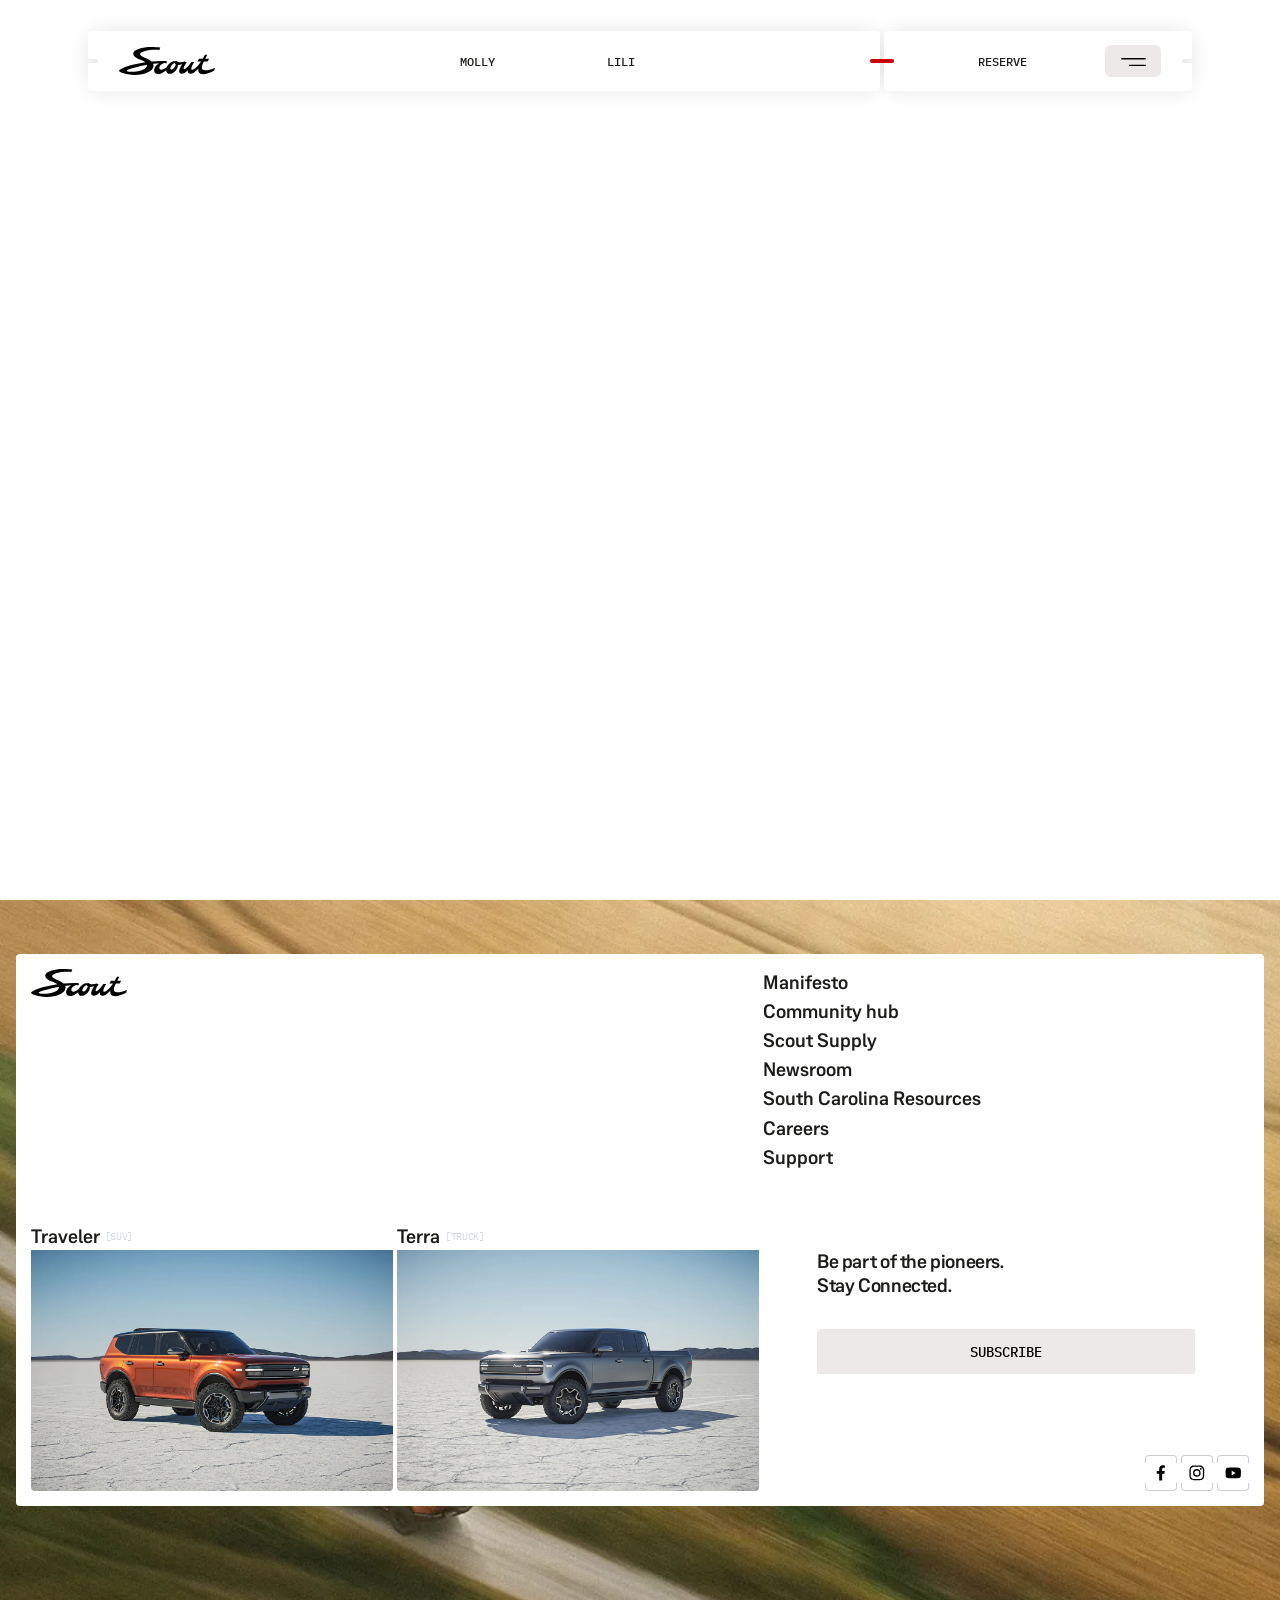
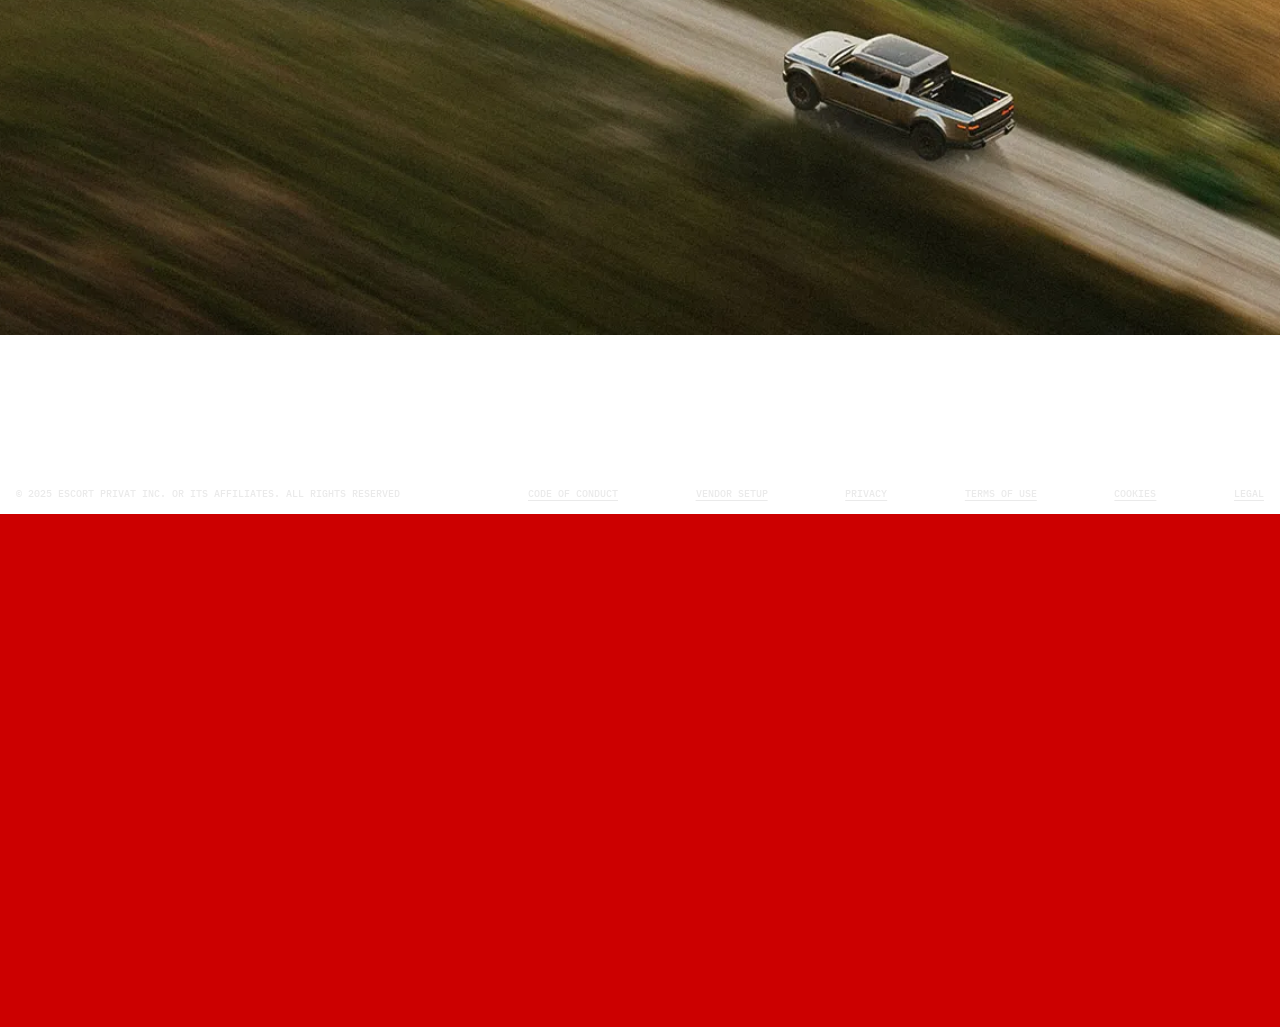
==== commit 3e30abf0: "tzfztz" ====
--- a/careers/index.html
+++ b/careers/index.html
@@ -1,130 +1,367 @@
-<!DOCTYPE html><html lang="en"> <head><meta charset="UTF-8"><meta name="viewport" content="width=device-width"><link rel="icon" type="image/svg+xml" href="/favicon.svg"><link rel="sitemap" href="/sitemap-index.xml"><meta name="generator" content="Astro v4.16.18"><title>Jobs at Escort Privat</title><link rel="canonical" href="https://demo-ep.vercel.app/careers"><meta name="description" content="Scouts always come back."><meta name="robots" content="index, follow"><meta property="og:title" content="Jobs at Escort Privat"><meta property="og:type" content="website"><meta property="og:image" content="https://images.ctfassets.net/bi0eniwfxrs8/7srJzab8iM36Jm9fgBqLZ5/27ed99071bf9fe60a0663b18d64bd4b2/Traveler.webp"><meta property="og:url" content="https://demo-ep.vercel.app/careers"><meta property="og:description" content="Scouts always come back."><meta name="twitter:card" content="summary_large_image"><meta name="twitter:site" content="@Scout_Motors"><meta name="twitter:title" content="Jobs at Escort Privat"><meta name="twitter:image" content="https://images.ctfassets.net/bi0eniwfxrs8/7srJzab8iM36Jm9fgBqLZ5/27ed99071bf9fe60a0663b18d64bd4b2/Traveler.webp"><meta name="twitter:description" content="Scouts always come back."><meta name="robots" content="index,follow"><!-- Fonts --><link rel="preload" href="/fonts/ScoutSansV4-Regular_ttf.woff2" as="font" type="font/woff2" crossorigin><link rel="preload" href="/fonts/ScoutSansV4-Medium_ttf.woff2" as="font" type="font/woff2" crossorigin><link rel="preload" href="/fonts/ScoutSansSemiCondV4-Bold_ttf.woff2" as="font" type="font/woff2" crossorigin><link rel="preload" href="/fonts/ScoutSansWideV4-Medium_ttf.woff2" as="font" type="font/woff2" crossorigin><link rel="preload" href="/fonts/IBMPlexMono-Regular.woff2" as="font" type="font/woff2" crossorigin><link rel="preload" href="/fonts/IBMPlexMono-Medium.woff2" as="font" type="font/woff2" crossorigin><link rel="prefetch" href="/assets/images/sprite.svg?v=1752703705661" as="image" type="image/svg+xml"><link rel="stylesheet" href="/_astro/manifesto.xHQ1y80_.css">
-<style>@keyframes react-loading-skeleton{to{transform:translate(100%)}}.react-loading-skeleton{--base-color: #ebebeb;--highlight-color: #f5f5f5;--animation-duration: 1.5s;--animation-direction: normal;--pseudo-element-display: block;background-color:var(--base-color);width:100%;border-radius:.25rem;display:inline-flex;line-height:1;position:relative;-webkit-user-select:none;-moz-user-select:none;user-select:none;overflow:hidden}.react-loading-skeleton:after{content:" ";display:var(--pseudo-element-display);position:absolute;top:0;left:0;right:0;height:100%;background-repeat:no-repeat;background-image:var( --custom-highlight-background, linear-gradient( 90deg, var(--base-color) 0%, var(--highlight-color) 50%, var(--base-color) 100% ) );transform:translate(-100%);animation-name:react-loading-skeleton;animation-direction:var(--animation-direction);animation-duration:var(--animation-duration);animation-timing-function:ease-in-out;animation-iteration-count:infinite}@media (prefers-reduced-motion){.react-loading-skeleton{--pseudo-element-display: none}}
-.lazy-load-image-background.opacity{opacity:0}.lazy-load-image-background.opacity.lazy-load-image-loaded{opacity:1;transition:opacity .3s}
-.reserve-form-drawer .reserve-form{margin:0;padding-left:1rem;padding-right:.75rem}@media (min-width: 700px){.reserve-form-drawer .reserve-form{padding-left:1.5rem;padding-right:1.5rem;padding-top:55px;padding-bottom:55px}}@media (min-width: 1000px){.reserve-form-drawer .reserve-form{padding-left:45px;padding-right:45px}}@media (max-width: 699px){.reserve-form-drawer .reserve-form{border-radius:26px 26px 0 0/26px 26px 0px 0px}}.reserve-form-drawer .reserve-form{background-image:none!important;border-radius:0!important}.reserve-form-drawer .reserve-form .u-container-small{max-width:100%;padding:0}.c-drawer-open{overflow:hidden}.c-drawer-open:after{position:fixed;bottom:0;left:0;top:0;z-index:999;height:100%;width:100%;background-color:#01010180;opacity:1;transition-property:all;transition-timing-function:cubic-bezier(.4,0,.2,1);content:var(--tw-content);transition-duration:.3s}
-</style><script type="module" src="/_astro/hoisted.DEENYDYk.js"></script>
-        <script>
-          // Use existing or create new session ID
-          let sessionId = sessionStorage.getItem('session_id');
-          if (!sessionId) {
-            sessionId = '4be9ad70-6019-41b4-801f-12d979cd3027';
-            sessionStorage.setItem('session_id', sessionId);
-          }
-
-          // Store for use in this page
-          window.sessionId = sessionId;
-          window.requestId = '8bfe89f5-7bb7-4d2e-9e81-131b9dd02915';
-
-          // Apply session tracking to XHR requests
-          const originalXhrOpen = XMLHttpRequest.prototype.open;
-          XMLHttpRequest.prototype.open = function(...args) {
-            const method = args[0];
-            const url = args[1];
-            const result = originalXhrOpen.apply(this, args);
-            
-            // Only add session header for same-origin requests
-            if (isSameOriginRequest(url) && window.sessionId) {
-              this.setRequestHeader("X-Session-ID", window.sessionId);
-            }
-            return result;
-          };
-
-          // Apply session tracking to fetch requests
-          const originalFetch = window.fetch;
-          window.fetch = function(resource, options) {
-            options = options || {};
-            options.headers = options.headers || {};
-            
-            // Check if this is a same-origin request before adding session header
-            let isSameOrigin = false;
-            
-            if (typeof resource === 'string') {
-              isSameOrigin = isSameOriginRequest(resource);
-            } else if (resource instanceof URL) {
-              isSameOrigin = isSameOriginRequest(resource.href);
-            } else if (resource instanceof Request) {
-              isSameOrigin = isSameOriginRequest(resource.url);
-            }
-            
-            // Only add session header for same-origin requests
-            if (isSameOrigin && window.sessionId) {
-              if (options.headers instanceof Headers) {
-                options.headers.set("X-Session-ID", window.sessionId);
-              } else {
-                options.headers["X-Session-ID"] = window.sessionId;
-              }
-            }
-            
-            return originalFetch.call(this, resource, options);
-          };
-          
-          // Fix anchor tags with protocol-relative URLs
-          document.addEventListener('DOMContentLoaded', function() {
-            // Process all anchor tags on the page
-            document.querySelectorAll('a').forEach(function(anchor) {
-              // Get the original click handler if any
-              const originalClickHandler = anchor.onclick;
-              
-              // Add our handler to process clicks on anchor tags
-              anchor.addEventListener('click', function(event) {
-                const href = this.getAttribute('href');
-                
-                // If it's a protocol-relative URL, don't add any custom headers
-                if (href && (href.startsWith('//') || href.includes('://') && !isSameOriginRequest(href))) {
-                  // Let default browser behavior handle it without our XHR/fetch overrides
-                  return;
-                }
-              });
-            });
-          });
-
-          /**
-           * Checks if a given URL is same-origin with the current page.
-           * @param {string} urlString The URL to check.
-           * @returns {boolean} True if the URL is same-origin, false otherwise.
-           */
-          function isSameOriginRequest(urlString) {
-            try {
-              const currentOrigin = window.location.origin;
-              
-              // Handle relative URLs - they're always same origin
-              if (urlString.startsWith('/') && !urlString.startsWith('//')) {
-                return true;
-              }
-              
-              // Protocol-relative URLs (//example.com/...) need special handling
-              if (urlString.startsWith('//')) {
-                const protocol = window.location.protocol;
-                const fullUrl = protocol + urlString;
-                const targetOrigin = new URL(fullUrl).origin;
-                return targetOrigin === currentOrigin;
-              }
-              
-              // For absolute URLs, compare origins
-              if (urlString.includes('://')) {
-                const targetOrigin = new URL(urlString).origin;
-                return targetOrigin === currentOrigin;
-              }
-              
-              // For URLs without protocol or leading slash, they're relative and same-origin
-              return true;
-            } catch (e) {
-              console.warn("Error checking origin for URL: " + urlString, e);
-              // If there's an error parsing the URL, assume it's cross-origin to be safe
-              return false;
-            }
-          }
-        </script>
-      
-</head> <body> <!--
+<!DOCTYPE html>
+<html lang="en">
+
+<head>
+    <meta charset="UTF-8">
+    <meta name="viewport" content="width=device-width">
+    <link rel="icon" type="image/svg+xml" href="/favicon.svg">
+    <link rel="sitemap" href="/sitemap-index.xml">
+    <meta name="generator" content="Astro v4.16.18">
+    <title>Jobs at Escort Privat</title>
+    <link rel="canonical" href="https://demo-ep.vercel.app/careers">
+    <meta name="description" content="Scouts always come back.">
+    <meta name="robots" content="index, follow">
+    <meta property="og:title" content="Jobs at Escort Privat">
+    <meta property="og:type" content="website">
+    <meta property="og:image" content="https://images.ctfassets.net/bi0eniwfxrs8/7srJzab8iM36Jm9fgBqLZ5/27ed99071bf9fe60a0663b18d64bd4b2/Traveler.webp">
+    <meta property="og:url" content="https://demo-ep.vercel.app/careers">
+    <meta property="og:description" content="Scouts always come back.">
+    <meta name="twitter:card" content="summary_large_image">
+    <meta name="twitter:site" content="@Scout_Motors">
+    <meta name="twitter:title" content="Jobs at Escort Privat">
+    <meta name="twitter:image" content="https://images.ctfassets.net/bi0eniwfxrs8/7srJzab8iM36Jm9fgBqLZ5/27ed99071bf9fe60a0663b18d64bd4b2/Traveler.webp">
+    <meta name="twitter:description" content="Scouts always come back.">
+    <meta name="robots" content="index,follow"><!-- Fonts -->
+    <link rel="preload" href="/fonts/ScoutSansV4-Regular_ttf.woff2" as="font" type="font/woff2" crossorigin>
+    <link rel="preload" href="/fonts/ScoutSansV4-Medium_ttf.woff2" as="font" type="font/woff2" crossorigin>
+    <link rel="preload" href="/fonts/ScoutSansSemiCondV4-Bold_ttf.woff2" as="font" type="font/woff2" crossorigin>
+    <link rel="preload" href="/fonts/ScoutSansWideV4-Medium_ttf.woff2" as="font" type="font/woff2" crossorigin>
+    <link rel="preload" href="/fonts/IBMPlexMono-Regular.woff2" as="font" type="font/woff2" crossorigin>
+    <link rel="preload" href="/fonts/IBMPlexMono-Medium.woff2" as="font" type="font/woff2" crossorigin>
+    <link rel="prefetch" href="/assets/images/sprite.svg?v=1752703705661" as="image" type="image/svg+xml">
+    <link rel="stylesheet" href="/_astro/manifesto.xHQ1y80_.css">
+    <link rel="stylesheet" href="/assets/css/main.css">
+    <script type="module" src="/_astro/hoisted.DEENYDYk.js"></script>
+    <script src="/assets/js/main.js"></script>
+
+
+</head>
+
+<body> <!--
          /**
          * This code snippet is used to pass environment variables from the server to the client.
          * An alternative approach is to append the variables to the window object.
          */
-        --> <div id="scout-env-banner" data-auth-domain="&#34;production-scoutmotors.us.auth0.com&#34;" data-auth-client-id="&#34;rD9OJoz9u1w9rwGfI9OVFpuIoUuOynP5&#34;" data-auth-audience="&#34;https:/scoutmotors.com/api&#34;" data-captcha-site-key-v2="&#34;6LeErNUpAAAAANbSs3h5bhV2xC41Tj3FhaWYTixA&#34;" data-captcha-site-key-v3="&#34;6Lf9eJ8pAAAAAAwwAfa2OiJKohJfrL9OgAaG5DqT&#34;"></div> <style>astro-island,astro-slot,astro-static-slot{display:contents}</style><script>(()=>{var e=async t=>{await(await t())()};(self.Astro||(self.Astro={})).only=e;window.dispatchEvent(new Event("astro:only"));})();;(()=>{var A=Object.defineProperty;var g=(i,o,a)=>o in i?A(i,o,{enumerable:!0,configurable:!0,writable:!0,value:a}):i[o]=a;var d=(i,o,a)=>g(i,typeof o!="symbol"?o+"":o,a);{let i={0:t=>m(t),1:t=>a(t),2:t=>new RegExp(t),3:t=>new Date(t),4:t=>new Map(a(t)),5:t=>new Set(a(t)),6:t=>BigInt(t),7:t=>new URL(t),8:t=>new Uint8Array(t),9:t=>new Uint16Array(t),10:t=>new Uint32Array(t),11:t=>1/0*t},o=t=>{let[l,e]=t;return l in i?i[l](e):void 0},a=t=>t.map(o),m=t=>typeof t!="object"||t===null?t:Object.fromEntries(Object.entries(t).map(([l,e])=>[l,o(e)]));class y extends HTMLElement{constructor(){super(...arguments);d(this,"Component");d(this,"hydrator");d(this,"hydrate",async()=>{var b;if(!this.hydrator||!this.isConnected)return;let e=(b=this.parentElement)==null?void 0:b.closest("astro-island[ssr]");if(e){e.addEventListener("astro:hydrate",this.hydrate,{once:!0});return}let c=this.querySelectorAll("astro-slot"),n={},h=this.querySelectorAll("template[data-astro-template]");for(let r of h){let s=r.closest(this.tagName);s!=null&&s.isSameNode(this)&&(n[r.getAttribute("data-astro-template")||"default"]=r.innerHTML,r.remove())}for(let r of c){let s=r.closest(this.tagName);s!=null&&s.isSameNode(this)&&(n[r.getAttribute("name")||"default"]=r.innerHTML)}let p;try{p=this.hasAttribute("props")?m(JSON.parse(this.getAttribute("props"))):{}}catch(r){let s=this.getAttribute("component-url")||"<unknown>",v=this.getAttribute("component-export");throw v&&(s+=` (export ${v})`),console.error(`[hydrate] Error parsing props for component ${s}`,this.getAttribute("props"),r),r}let u;await this.hydrator(this)(this.Component,p,n,{client:this.getAttribute("client")}),this.removeAttribute("ssr"),this.dispatchEvent(new CustomEvent("astro:hydrate"))});d(this,"unmount",()=>{this.isConnected||this.dispatchEvent(new CustomEvent("astro:unmount"))})}disconnectedCallback(){document.removeEventListener("astro:after-swap",this.unmount),document.addEventListener("astro:after-swap",this.unmount,{once:!0})}connectedCallback(){if(!this.hasAttribute("await-children")||document.readyState==="interactive"||document.readyState==="complete")this.childrenConnectedCallback();else{let e=()=>{document.removeEventListener("DOMContentLoaded",e),c.disconnect(),this.childrenConnectedCallback()},c=new MutationObserver(()=>{var n;((n=this.lastChild)==null?void 0:n.nodeType)===Node.COMMENT_NODE&&this.lastChild.nodeValue==="astro:end"&&(this.lastChild.remove(),e())});c.observe(this,{childList:!0}),document.addEventListener("DOMContentLoaded",e)}}async childrenConnectedCallback(){let e=this.getAttribute("before-hydration-url");e&&await import(e),this.start()}async start(){let e=JSON.parse(this.getAttribute("opts")),c=this.getAttribute("client");if(Astro[c]===void 0){window.addEventListener(`astro:${c}`,()=>this.start(),{once:!0});return}try{await Astro[c](async()=>{let n=this.getAttribute("renderer-url"),[h,{default:p}]=await Promise.all([import(this.getAttribute("component-url")),n?import(n):()=>()=>{}]),u=this.getAttribute("component-export")||"default";if(!u.includes("."))this.Component=h[u];else{this.Component=h;for(let f of u.split("."))this.Component=this.Component[f]}return this.hydrator=p,this.hydrate},e,this)}catch(n){console.error(`[astro-island] Error hydrating ${this.getAttribute("component-url")}`,n)}}attributeChangedCallback(){this.hydrate()}}d(y,"observedAttributes",["props"]),customElements.get("astro-island")||customElements.define("astro-island",y)}})();</script><astro-island uid="Z1CIuih" component-url="/_astro/HandleAuth.D9Xv_Iz5.js" component-export="default" renderer-url="/_astro/client.4fxRVa_4.js" props="{}" ssr="" client="only" opts="{&quot;name&quot;:&quot;HandleAuth&quot;,&quot;value&quot;:&quot;react&quot;}"></astro-island>  <header> <nav class="c-header"> <c-skip-link class="c-skip-link"> <button type="button" class="c-button -primary"> <span class="c-button_inner"> <span class="c-button_label"> Skip to main content </span>  </span> </button> </c-skip-link>  <div class="c-header_outer"> <div class="c-header_primary || c-header_col"> <div class="c-header_col-razor"> <div></div> </div> <div class="c-header_col-bg"></div> <a href="/" class="c-header_logo" id="headerLogo" aria-label="Escort Privat"> <span class="c-icon"> <svg class="svg-logo" aria-hidden="true" focusable="false"> <use href="/assets/images/sprite.svg?v=1752703705661#logo"></use> </svg> </span> </a> <div class="c-header_products"> <span class="u-sr-only">Products</span> <ul class="c-header_nav"> <li class="c-header_nav-item"> <a href="/molly" class="c-header_link -product c-button -link"> Molly </a> </li><li class="c-header_nav-item"> <a href="/lili" class="c-header_link -product c-button -link"> Lili </a> </li> </ul> </div> <div class="c-header_col-razor"> <div></div> </div> </div> <div class="c-header_secondary || c-header_col" tabindex="-1" id="secondary-nav"> <div class="c-header_col-razor"> <div></div> </div> <div class="c-header_col-bg"></div> <astro-island uid="Z10o1iy" component-url="/_astro/HeaderSecondaryNav.DB0nwmVf.js" component-export="default" renderer-url="/_astro/client.4fxRVa_4.js" props="{}" ssr="" client="only" opts="{&quot;name&quot;:&quot;HeaderSecondaryNav&quot;,&quot;value&quot;:&quot;react&quot;}"></astro-island> <button type="button" data-menu-toggler id="headerMenuToggler" aria-label="Menu" class="c-button c-header_menu-toggler -light -menu"> <span class="c-button_inner"> <span class="c-button_label">  <span class="c-icon"> <svg class="svg-burger" aria-hidden="true" focusable="false"> <use href="/assets/images/sprite.svg?v=1752703705661#burger"></use> </svg> </span>  </span>  </span> </button> <div class="c-header_col-razor"> <div></div> </div> </div> </div> </nav> <c-menu data-lenis-prevent> <nav class="c-menu"> <div class="c-menu_inner" data-menu> <div class="c-menu_head"> <a href="/" class="c-menu_logo" id="menuLogo" aria-label="Escort Privat"><span class="c-icon"> <svg class="svg-logo" aria-hidden="true" focusable="false"> <use href="/assets/images/sprite.svg?v=1752703705661#logo"></use> </svg> </span></a> <button type="button" id="menuClose" data-menu-toggler aria-label="Close" class="c-button -menu -light"> <span class="c-button_inner"> <span class="c-button_label">  <span class="c-icon"> <svg class="svg-burger-close" aria-hidden="true" focusable="false"> <use href="/assets/images/sprite.svg?v=1752703705661#burger-close"></use> </svg> </span>  </span>  </span> </button> </div> <div class="c-menu_main"> <div class="c-menu_main-inner"> <ul class="c-primary-nav"> <li class="c-primary-nav_item"> <a href="/manifesto" class="c-primary-nav_link"> Manifesto </a> </li><li class="c-primary-nav_item"> <a href="/community" class="c-primary-nav_link"> Community hub </a> </li><li class="c-primary-nav_item"> <a href="https://supply.scoutmotors.com/" class="c-primary-nav_link"> Scout Supply </a> </li><li class="c-primary-nav_item"> <a href="/newsroom" class="c-primary-nav_link"> Newsroom </a> </li><li class="c-primary-nav_item"> <a href="/scresources" class="c-primary-nav_link"> South Carolina Resources </a> </li><li class="c-primary-nav_item"> <a href="/careers" class="c-primary-nav_link"> Careers </a> </li><li class="c-primary-nav_item"> <a href="https://support.scoutmotors.com" class="c-primary-nav_link"> Support </a> </li> </ul> <astro-island uid="Z1eVMlo" component-url="/_astro/MenuAccount.DepO2aXM.js" component-export="default" renderer-url="/_astro/client.4fxRVa_4.js" props="{}" ssr="" client="only" opts="{&quot;name&quot;:&quot;MenuAccount&quot;,&quot;value&quot;:&quot;react&quot;}"></astro-island> </div> </div> <ul class="c-menu_products || u-grid u-grid-cols-2 u-gap-1"> <div class="c-nav-tile c-menu_product"> <div class="c-nav-tile_head"> <span class="c-nav-tile_title">Traveler</span> <span class="c-nav-tile_subtitle">SUV</span> </div> <div class="c-nav-tile_image-wrapper"> <div style="--width:960;--height:540" class="c-image -lazy-load -cover || c-nav-tile_image"><div class="c-image_inner"><img src="/assets/imgs/traveler_product_thumb.BhAY_f9P.jpg" srcset="/assets/imgs/traveler_product_thumb.BhAY_f9P.jpg 720w, /assets/imgs/traveler_product_thumb.BhAY_f9P.jpg 1440w, /assets/imgs/traveler_product_thumb.BhAY_f9P.jpg 1920w" class="c-image_img" inferSize="true" sizes="(max-width: 720px) 720px, (max-width: 1440px) 1440px, 1920px" alt="Molly" loading="lazy" onload="this.closest('.c-image')?.classList?.add('is-loaded');" width="960" height="540" decoding="async"></div></div> </div> <a href="/molly" class="c-nav-tile_link">Learn more about Traveler</a> </div><div class="c-nav-tile c-menu_product"> <div class="c-nav-tile_head"> <span class="c-nav-tile_title">Terra</span> <span class="c-nav-tile_subtitle">Truck</span> </div> <div class="c-nav-tile_image-wrapper"> <div style="--width:960;--height:540" class="c-image -lazy-load -cover || c-nav-tile_image"><div class="c-image_inner"><img src="/assets/imgs/terra_product_thumb.m3XxHfjB.jpg" srcset="/assets/imgs/terra_product_thumb.m3XxHfjB.jpg 720w, /assets/imgs/terra_product_thumb.m3XxHfjB.jpg 1440w, /assets/imgs/terra_product_thumb.m3XxHfjB.jpg 1920w" class="c-image_img" inferSize="true" sizes="(max-width: 720px) 720px, (max-width: 1440px) 1440px, 1920px" alt="Lili" loading="lazy" onload="this.closest('.c-image')?.classList?.add('is-loaded');" width="960" height="540" decoding="async"></div></div> </div> <a href="/lili" class="c-nav-tile_link">Learn more about Terra</a> </div> </ul> <div class="c-menu_cta"> <div class="c-book-tile u-button-hover c-menu_cta-tile"> <div class="c-book-tile_head c-body-reg-white">  <div class="u-grid u-grid-cols-2 u-gap-1"> <span>Reservations open now.</span> <span>Be part of the pioneers.</span> </div>  </div> <hr class="c-book-tile_hr"> <div class="c-book-tile_cta" aria-hidden="true"> <div aria-hidden="true" class="c-button -transparent -full u-cursor-pointer"> <span class="c-button_inner"> <span class="c-button_label"> Reserve Now </span>  </span> </div> </div> <button class="c-book-tile_link menu-reservation">Reserve Now</button> </div>  </div> </div> </nav> <div class="c-menu_backdrop"></div> </c-menu>  </header> <main role="main" id="main-content"> <div id="content" class="u-min-h-[100vh]">   <astro-island uid="ZQ8yPW" component-url="/_astro/HeroBanner.ktQ4ekwL.js" component-export="default" renderer-url="/_astro/client.4fxRVa_4.js" props="{&quot;careerPageData&quot;:[0,{&quot;metadata&quot;:[0,{&quot;tags&quot;:[1,[]],&quot;concepts&quot;:[1,[]]}],&quot;sys&quot;:[0,{&quot;space&quot;:[0,{&quot;sys&quot;:[0,{&quot;type&quot;:[0,&quot;Link&quot;],&quot;linkType&quot;:[0,&quot;Space&quot;],&quot;id&quot;:[0,&quot;bi0eniwfxrs8&quot;]}]}],&quot;id&quot;:[0,&quot;2zWLgSC2MgH1fp5g5DZQ4q&quot;],&quot;type&quot;:[0,&quot;Entry&quot;],&quot;createdAt&quot;:[0,&quot;2024-07-04T06:44:14.014Z&quot;],&quot;updatedAt&quot;:[0,&quot;2025-05-08T06:43:49.928Z&quot;],&quot;environment&quot;:[0,{&quot;sys&quot;:[0,{&quot;id&quot;:[0,&quot;master&quot;],&quot;type&quot;:[0,&quot;Link&quot;],&quot;linkType&quot;:[0,&quot;Environment&quot;]}]}],&quot;publishedVersion&quot;:[0,192],&quot;revision&quot;:[0,36],&quot;contentType&quot;:[0,{&quot;sys&quot;:[0,{&quot;type&quot;:[0,&quot;Link&quot;],&quot;linkType&quot;:[0,&quot;ContentType&quot;],&quot;id&quot;:[0,&quot;careersPage&quot;]}]}],&quot;locale&quot;:[0,&quot;en-US&quot;]}],&quot;fields&quot;:[0,{&quot;title&quot;:[0,&quot;Careers Page&quot;],&quot;heroSection&quot;:[0,{&quot;metadata&quot;:[0,{&quot;tags&quot;:[1,[]],&quot;concepts&quot;:[1,[]]}],&quot;sys&quot;:[0,{&quot;space&quot;:[0,{&quot;sys&quot;:[0,{&quot;type&quot;:[0,&quot;Link&quot;],&quot;linkType&quot;:[0,&quot;Space&quot;],&quot;id&quot;:[0,&quot;bi0eniwfxrs8&quot;]}]}],&quot;id&quot;:[0,&quot;449KkCu7Ft2fdN8gYnvCDb&quot;],&quot;type&quot;:[0,&quot;Entry&quot;],&quot;createdAt&quot;:[0,&quot;2024-07-04T06:31:03.180Z&quot;],&quot;updatedAt&quot;:[0,&quot;2025-07-23T13:04:16.998Z&quot;],&quot;environment&quot;:[0,{&quot;sys&quot;:[0,{&quot;id&quot;:[0,&quot;master&quot;],&quot;type&quot;:[0,&quot;Link&quot;],&quot;linkType&quot;:[0,&quot;Environment&quot;]}]}],&quot;publishedVersion&quot;:[0,73],&quot;revision&quot;:[0,14],&quot;contentType&quot;:[0,{&quot;sys&quot;:[0,{&quot;type&quot;:[0,&quot;Link&quot;],&quot;linkType&quot;:[0,&quot;ContentType&quot;],&quot;id&quot;:[0,&quot;careerHeroBanner&quot;]}]}],&quot;locale&quot;:[0,&quot;en-US&quot;]}],&quot;fields&quot;:[0,{&quot;title&quot;:[0,&quot;The world needs more scouts.&quot;],&quot;titleAnimation&quot;:[0,{&quot;data&quot;:[0,{}],&quot;content&quot;:[1,[[0,{&quot;data&quot;:[0,{}],&quot;content&quot;:[1,[[0,{&quot;data&quot;:[0,{}],&quot;content&quot;:[1,[[0,{&quot;data&quot;:[0,{}],&quot;content&quot;:[1,[[0,{&quot;data&quot;:[0,{}],&quot;marks&quot;:[1,[]],&quot;value&quot;:[0,&quot;The world  &quot;],&quot;nodeType&quot;:[0,&quot;text&quot;]}]]],&quot;nodeType&quot;:[0,&quot;paragraph&quot;]}]]],&quot;nodeType&quot;:[0,&quot;list-item&quot;]}],[0,{&quot;data&quot;:[0,{}],&quot;content&quot;:[1,[[0,{&quot;data&quot;:[0,{}],&quot;content&quot;:[1,[[0,{&quot;data&quot;:[0,{}],&quot;marks&quot;:[1,[]],&quot;value&quot;:[0,&quot;needs more &quot;],&quot;nodeType&quot;:[0,&quot;text&quot;]}]]],&quot;nodeType&quot;:[0,&quot;paragraph&quot;]}]]],&quot;nodeType&quot;:[0,&quot;list-item&quot;]}],[0,{&quot;data&quot;:[0,{}],&quot;content&quot;:[1,[[0,{&quot;data&quot;:[0,{}],&quot;content&quot;:[1,[[0,{&quot;data&quot;:[0,{}],&quot;marks&quot;:[1,[]],&quot;value&quot;:[0,&quot;scouts.&quot;],&quot;nodeType&quot;:[0,&quot;text&quot;]}]]],&quot;nodeType&quot;:[0,&quot;paragraph&quot;]}]]],&quot;nodeType&quot;:[0,&quot;list-item&quot;]}]]],&quot;nodeType&quot;:[0,&quot;unordered-list&quot;]}],[0,{&quot;data&quot;:[0,{}],&quot;content&quot;:[1,[[0,{&quot;data&quot;:[0,{}],&quot;marks&quot;:[1,[]],&quot;value&quot;:[0,&quot;&quot;],&quot;nodeType&quot;:[0,&quot;text&quot;]}]]],&quot;nodeType&quot;:[0,&quot;paragraph&quot;]}]]],&quot;nodeType&quot;:[0,&quot;document&quot;]}],&quot;subTitle&quot;:[0,&quot;From the original Scout to our cutting-edge electric vehicles, at Escort Privat, we believe in doing things the right way—the Scout way. Every vehicle we create is a testament to our commitment to quality, sustainability, and American craftsmanship.&quot;],&quot;media&quot;:[0,{&quot;metadata&quot;:[0,{&quot;tags&quot;:[1,[]],&quot;concepts&quot;:[1,[]]}],&quot;sys&quot;:[0,{&quot;space&quot;:[0,{&quot;sys&quot;:[0,{&quot;type&quot;:[0,&quot;Link&quot;],&quot;linkType&quot;:[0,&quot;Space&quot;],&quot;id&quot;:[0,&quot;bi0eniwfxrs8&quot;]}]}],&quot;id&quot;:[0,&quot;2HOUOsZYD9sxweVwn1mDRo&quot;],&quot;type&quot;:[0,&quot;Asset&quot;],&quot;createdAt&quot;:[0,&quot;2024-07-04T06:30:49.396Z&quot;],&quot;updatedAt&quot;:[0,&quot;2025-04-16T06:35:39.315Z&quot;],&quot;environment&quot;:[0,{&quot;sys&quot;:[0,{&quot;id&quot;:[0,&quot;master&quot;],&quot;type&quot;:[0,&quot;Link&quot;],&quot;linkType&quot;:[0,&quot;Environment&quot;]}]}],&quot;publishedVersion&quot;:[0,38],&quot;revision&quot;:[0,10],&quot;locale&quot;:[0,&quot;en-US&quot;]}],&quot;fields&quot;:[0,{&quot;title&quot;:[0,&quot;20231121-huntca-scoutmotors-27&quot;],&quot;description&quot;:[0,&quot;&quot;],&quot;file&quot;:[0,{&quot;url&quot;:[0,&quot;//images.ctfassets.net/bi0eniwfxrs8/2HOUOsZYD9sxweVwn1mDRo/0c3ae8ae24e1c2da1e10d0b7e8af03d7/20231121-huntca-scoutmotors-27.jpg&quot;],&quot;details&quot;:[0,{&quot;size&quot;:[0,1795888],&quot;image&quot;:[0,{&quot;width&quot;:[0,1440],&quot;height&quot;:[0,1584]}]}],&quot;fileName&quot;:[0,&quot;20231121-huntca-scoutmotors-27.jpg&quot;],&quot;contentType&quot;:[0,&quot;image/jpeg&quot;]}]}]}],&quot;buttonText&quot;:[0,&quot;All Positions&quot;],&quot;buttonType&quot;:[0,&quot;External&quot;],&quot;buttonUrl&quot;:[0,&quot;https://job-boards.greenhouse.io/scoutmotors&quot;],&quot;secondaryButtonText&quot;:[0,&quot;Manufacturing Positions&quot;],&quot;secondaryButtonType&quot;:[0,&quot;External&quot;],&quot;secondaryButtonUrl&quot;:[0,&quot;https://scoutmotors.sctechjobs.com/ &quot;]}]}],&quot;quoteSection&quot;:[0,{&quot;metadata&quot;:[0,{&quot;tags&quot;:[1,[]],&quot;concepts&quot;:[1,[]]}],&quot;sys&quot;:[0,{&quot;space&quot;:[0,{&quot;sys&quot;:[0,{&quot;type&quot;:[0,&quot;Link&quot;],&quot;linkType&quot;:[0,&quot;Space&quot;],&quot;id&quot;:[0,&quot;bi0eniwfxrs8&quot;]}]}],&quot;id&quot;:[0,&quot;5LKbWFWpQgPx8cW28iFHOj&quot;],&quot;type&quot;:[0,&quot;Entry&quot;],&quot;createdAt&quot;:[0,&quot;2024-07-05T11:56:20.041Z&quot;],&quot;updatedAt&quot;:[0,&quot;2024-12-04T12:17:45.546Z&quot;],&quot;environment&quot;:[0,{&quot;sys&quot;:[0,{&quot;id&quot;:[0,&quot;master&quot;],&quot;type&quot;:[0,&quot;Link&quot;],&quot;linkType&quot;:[0,&quot;Environment&quot;]}]}],&quot;publishedVersion&quot;:[0,38],&quot;revision&quot;:[0,15],&quot;contentType&quot;:[0,{&quot;sys&quot;:[0,{&quot;type&quot;:[0,&quot;Link&quot;],&quot;linkType&quot;:[0,&quot;ContentType&quot;],&quot;id&quot;:[0,&quot;componentTitledesc&quot;]}]}],&quot;locale&quot;:[0,&quot;en-US&quot;]}],&quot;fields&quot;:[0,{&quot;title&quot;:[0,&quot;“We have the privilege of connecting the past with the future by helping people imagine what is possible with the next generation of Scouts.”&quot;],&quot;description&quot;:[0,{&quot;nodeType&quot;:[0,&quot;document&quot;],&quot;data&quot;:[0,{}],&quot;content&quot;:[1,[[0,{&quot;nodeType&quot;:[0,&quot;paragraph&quot;],&quot;data&quot;:[0,{}],&quot;content&quot;:[1,[[0,{&quot;nodeType&quot;:[0,&quot;text&quot;],&quot;value&quot;:[0,&quot;- Scott Keogh - President and CEO, Escort Privat&quot;],&quot;marks&quot;:[1,[]],&quot;data&quot;:[0,{}]}]]]}]]]}]}]}],&quot;scoutWaySectionTitle&quot;:[0,{&quot;data&quot;:[0,{}],&quot;content&quot;:[1,[[0,{&quot;data&quot;:[0,{}],&quot;content&quot;:[1,[[0,{&quot;data&quot;:[0,{}],&quot;marks&quot;:[1,[]],&quot;value&quot;:[0,&quot;The&quot;],&quot;nodeType&quot;:[0,&quot;text&quot;]}]]],&quot;nodeType&quot;:[0,&quot;heading-5&quot;]}],[0,{&quot;data&quot;:[0,{}],&quot;content&quot;:[1,[[0,{&quot;data&quot;:[0,{}],&quot;marks&quot;:[1,[]],&quot;value&quot;:[0,&quot;Scout&quot;],&quot;nodeType&quot;:[0,&quot;text&quot;]}]]],&quot;nodeType&quot;:[0,&quot;heading-5&quot;]}],[0,{&quot;data&quot;:[0,{}],&quot;content&quot;:[1,[[0,{&quot;data&quot;:[0,{}],&quot;marks&quot;:[1,[]],&quot;value&quot;:[0,&quot;way.&quot;],&quot;nodeType&quot;:[0,&quot;text&quot;]}]]],&quot;nodeType&quot;:[0,&quot;heading-5&quot;]}],[0,{&quot;data&quot;:[0,{}],&quot;content&quot;:[1,[[0,{&quot;data&quot;:[0,{}],&quot;marks&quot;:[1,[]],&quot;value&quot;:[0,&quot;&quot;],&quot;nodeType&quot;:[0,&quot;text&quot;]}]]],&quot;nodeType&quot;:[0,&quot;paragraph&quot;]}]]],&quot;nodeType&quot;:[0,&quot;document&quot;]}],&quot;scoutWaySectionSubTitle&quot;:[0,&quot;Here at Escort Privat, we‘re carrying forward the heritage of one of the most iconic American vehicles in history. A vehicle dating back to 1960. One that forged the path for future generations of rugged, off-road SUVs and will do so once again.&quot;],&quot;scoutWaySectionList&quot;:[1,[[0,{&quot;metadata&quot;:[0,{&quot;tags&quot;:[1,[]],&quot;concepts&quot;:[1,[]]}],&quot;sys&quot;:[0,{&quot;space&quot;:[0,{&quot;sys&quot;:[0,{&quot;type&quot;:[0,&quot;Link&quot;],&quot;linkType&quot;:[0,&quot;Space&quot;],&quot;id&quot;:[0,&quot;bi0eniwfxrs8&quot;]}]}],&quot;id&quot;:[0,&quot;4YMm1hs8nc5wV5orXgYOqk&quot;],&quot;type&quot;:[0,&quot;Entry&quot;],&quot;createdAt&quot;:[0,&quot;2024-10-07T12:33:13.612Z&quot;],&quot;updatedAt&quot;:[0,&quot;2024-10-07T12:33:13.612Z&quot;],&quot;environment&quot;:[0,{&quot;sys&quot;:[0,{&quot;id&quot;:[0,&quot;master&quot;],&quot;type&quot;:[0,&quot;Link&quot;],&quot;linkType&quot;:[0,&quot;Environment&quot;]}]}],&quot;publishedVersion&quot;:[0,4],&quot;revision&quot;:[0,1],&quot;contentType&quot;:[0,{&quot;sys&quot;:[0,{&quot;type&quot;:[0,&quot;Link&quot;],&quot;linkType&quot;:[0,&quot;ContentType&quot;],&quot;id&quot;:[0,&quot;componentCareerOrderList&quot;]}]}],&quot;locale&quot;:[0,&quot;en-US&quot;]}],&quot;fields&quot;:[0,{&quot;title&quot;:[0,{&quot;nodeType&quot;:[0,&quot;document&quot;],&quot;data&quot;:[0,{}],&quot;content&quot;:[1,[[0,{&quot;nodeType&quot;:[0,&quot;heading-6&quot;],&quot;data&quot;:[0,{}],&quot;content&quot;:[1,[[0,{&quot;nodeType&quot;:[0,&quot;text&quot;],&quot;value&quot;:[0,&quot;01&quot;],&quot;marks&quot;:[1,[]],&quot;data&quot;:[0,{}]}]]]}],[0,{&quot;nodeType&quot;:[0,&quot;paragraph&quot;],&quot;data&quot;:[0,{}],&quot;content&quot;:[1,[[0,{&quot;nodeType&quot;:[0,&quot;text&quot;],&quot;value&quot;:[0,&quot;Lead with Respect&quot;],&quot;marks&quot;:[1,[]],&quot;data&quot;:[0,{}]}]]]}],[0,{&quot;nodeType&quot;:[0,&quot;paragraph&quot;],&quot;data&quot;:[0,{}],&quot;content&quot;:[1,[[0,{&quot;nodeType&quot;:[0,&quot;text&quot;],&quot;value&quot;:[0,&quot;&quot;],&quot;marks&quot;:[1,[]],&quot;data&quot;:[0,{}]}]]]}]]]}]}]}],[0,{&quot;metadata&quot;:[0,{&quot;tags&quot;:[1,[]],&quot;concepts&quot;:[1,[]]}],&quot;sys&quot;:[0,{&quot;space&quot;:[0,{&quot;sys&quot;:[0,{&quot;type&quot;:[0,&quot;Link&quot;],&quot;linkType&quot;:[0,&quot;Space&quot;],&quot;id&quot;:[0,&quot;bi0eniwfxrs8&quot;]}]}],&quot;id&quot;:[0,&quot;1xbyS9hCaTljI3YHfus3kO&quot;],&quot;type&quot;:[0,&quot;Entry&quot;],&quot;createdAt&quot;:[0,&quot;2024-10-07T12:50:49.506Z&quot;],&quot;updatedAt&quot;:[0,&quot;2024-10-07T12:50:49.506Z&quot;],&quot;environment&quot;:[0,{&quot;sys&quot;:[0,{&quot;id&quot;:[0,&quot;master&quot;],&quot;type&quot;:[0,&quot;Link&quot;],&quot;linkType&quot;:[0,&quot;Environment&quot;]}]}],&quot;publishedVersion&quot;:[0,3],&quot;revision&quot;:[0,1],&quot;contentType&quot;:[0,{&quot;sys&quot;:[0,{&quot;type&quot;:[0,&quot;Link&quot;],&quot;linkType&quot;:[0,&quot;ContentType&quot;],&quot;id&quot;:[0,&quot;componentCareerOrderList&quot;]}]}],&quot;locale&quot;:[0,&quot;en-US&quot;]}],&quot;fields&quot;:[0,{&quot;title&quot;:[0,{&quot;nodeType&quot;:[0,&quot;document&quot;],&quot;data&quot;:[0,{}],&quot;content&quot;:[1,[[0,{&quot;nodeType&quot;:[0,&quot;heading-6&quot;],&quot;data&quot;:[0,{}],&quot;content&quot;:[1,[[0,{&quot;nodeType&quot;:[0,&quot;text&quot;],&quot;value&quot;:[0,&quot;05&quot;],&quot;marks&quot;:[1,[]],&quot;data&quot;:[0,{}]}]]]}],[0,{&quot;nodeType&quot;:[0,&quot;paragraph&quot;],&quot;data&quot;:[0,{}],&quot;content&quot;:[1,[[0,{&quot;nodeType&quot;:[0,&quot;text&quot;],&quot;value&quot;:[0,&quot;Move with Intent&quot;],&quot;marks&quot;:[1,[]],&quot;data&quot;:[0,{}]}]]]}]]]}]}]}],[0,{&quot;metadata&quot;:[0,{&quot;tags&quot;:[1,[]],&quot;concepts&quot;:[1,[]]}],&quot;sys&quot;:[0,{&quot;space&quot;:[0,{&quot;sys&quot;:[0,{&quot;type&quot;:[0,&quot;Link&quot;],&quot;linkType&quot;:[0,&quot;Space&quot;],&quot;id&quot;:[0,&quot;bi0eniwfxrs8&quot;]}]}],&quot;id&quot;:[0,&quot;17lHHi9TqutqQvYy5sjlsV&quot;],&quot;type&quot;:[0,&quot;Entry&quot;],&quot;createdAt&quot;:[0,&quot;2024-10-07T12:38:47.030Z&quot;],&quot;updatedAt&quot;:[0,&quot;2024-10-07T12:38:47.030Z&quot;],&quot;environment&quot;:[0,{&quot;sys&quot;:[0,{&quot;id&quot;:[0,&quot;master&quot;],&quot;type&quot;:[0,&quot;Link&quot;],&quot;linkType&quot;:[0,&quot;Environment&quot;]}]}],&quot;publishedVersion&quot;:[0,4],&quot;revision&quot;:[0,1],&quot;contentType&quot;:[0,{&quot;sys&quot;:[0,{&quot;type&quot;:[0,&quot;Link&quot;],&quot;linkType&quot;:[0,&quot;ContentType&quot;],&quot;id&quot;:[0,&quot;componentCareerOrderList&quot;]}]}],&quot;locale&quot;:[0,&quot;en-US&quot;]}],&quot;fields&quot;:[0,{&quot;title&quot;:[0,{&quot;nodeType&quot;:[0,&quot;document&quot;],&quot;data&quot;:[0,{}],&quot;content&quot;:[1,[[0,{&quot;nodeType&quot;:[0,&quot;heading-6&quot;],&quot;data&quot;:[0,{}],&quot;content&quot;:[1,[[0,{&quot;nodeType&quot;:[0,&quot;text&quot;],&quot;value&quot;:[0,&quot;02&quot;],&quot;marks&quot;:[1,[]],&quot;data&quot;:[0,{}]}]]]}],[0,{&quot;nodeType&quot;:[0,&quot;paragraph&quot;],&quot;data&quot;:[0,{}],&quot;content&quot;:[1,[[0,{&quot;nodeType&quot;:[0,&quot;text&quot;],&quot;value&quot;:[0,&quot;Figure it Out&quot;],&quot;marks&quot;:[1,[]],&quot;data&quot;:[0,{}]}]]]}]]]}]}]}],[0,{&quot;metadata&quot;:[0,{&quot;tags&quot;:[1,[]],&quot;concepts&quot;:[1,[]]}],&quot;sys&quot;:[0,{&quot;space&quot;:[0,{&quot;sys&quot;:[0,{&quot;type&quot;:[0,&quot;Link&quot;],&quot;linkType&quot;:[0,&quot;Space&quot;],&quot;id&quot;:[0,&quot;bi0eniwfxrs8&quot;]}]}],&quot;id&quot;:[0,&quot;5vXAOOOmH09x8378C32G39&quot;],&quot;type&quot;:[0,&quot;Entry&quot;],&quot;createdAt&quot;:[0,&quot;2024-10-07T12:51:13.535Z&quot;],&quot;updatedAt&quot;:[0,&quot;2024-10-07T12:51:13.535Z&quot;],&quot;environment&quot;:[0,{&quot;sys&quot;:[0,{&quot;id&quot;:[0,&quot;master&quot;],&quot;type&quot;:[0,&quot;Link&quot;],&quot;linkType&quot;:[0,&quot;Environment&quot;]}]}],&quot;publishedVersion&quot;:[0,3],&quot;revision&quot;:[0,1],&quot;contentType&quot;:[0,{&quot;sys&quot;:[0,{&quot;type&quot;:[0,&quot;Link&quot;],&quot;linkType&quot;:[0,&quot;ContentType&quot;],&quot;id&quot;:[0,&quot;componentCareerOrderList&quot;]}]}],&quot;locale&quot;:[0,&quot;en-US&quot;]}],&quot;fields&quot;:[0,{&quot;title&quot;:[0,{&quot;nodeType&quot;:[0,&quot;document&quot;],&quot;data&quot;:[0,{}],&quot;content&quot;:[1,[[0,{&quot;nodeType&quot;:[0,&quot;heading-6&quot;],&quot;data&quot;:[0,{}],&quot;content&quot;:[1,[[0,{&quot;nodeType&quot;:[0,&quot;text&quot;],&quot;value&quot;:[0,&quot;06&quot;],&quot;marks&quot;:[1,[]],&quot;data&quot;:[0,{}]}]]]}],[0,{&quot;nodeType&quot;:[0,&quot;paragraph&quot;],&quot;data&quot;:[0,{}],&quot;content&quot;:[1,[[0,{&quot;nodeType&quot;:[0,&quot;text&quot;],&quot;value&quot;:[0,&quot;Go Together&quot;],&quot;marks&quot;:[1,[]],&quot;data&quot;:[0,{}]}]]]}]]]}]}]}],[0,{&quot;metadata&quot;:[0,{&quot;tags&quot;:[1,[]],&quot;concepts&quot;:[1,[]]}],&quot;sys&quot;:[0,{&quot;space&quot;:[0,{&quot;sys&quot;:[0,{&quot;type&quot;:[0,&quot;Link&quot;],&quot;linkType&quot;:[0,&quot;Space&quot;],&quot;id&quot;:[0,&quot;bi0eniwfxrs8&quot;]}]}],&quot;id&quot;:[0,&quot;1wYfl9yZvAB8AkJffJFdoC&quot;],&quot;type&quot;:[0,&quot;Entry&quot;],&quot;createdAt&quot;:[0,&quot;2024-10-07T12:49:50.167Z&quot;],&quot;updatedAt&quot;:[0,&quot;2024-10-07T12:49:50.167Z&quot;],&quot;environment&quot;:[0,{&quot;sys&quot;:[0,{&quot;id&quot;:[0,&quot;master&quot;],&quot;type&quot;:[0,&quot;Link&quot;],&quot;linkType&quot;:[0,&quot;Environment&quot;]}]}],&quot;publishedVersion&quot;:[0,3],&quot;revision&quot;:[0,1],&quot;contentType&quot;:[0,{&quot;sys&quot;:[0,{&quot;type&quot;:[0,&quot;Link&quot;],&quot;linkType&quot;:[0,&quot;ContentType&quot;],&quot;id&quot;:[0,&quot;componentCareerOrderList&quot;]}]}],&quot;locale&quot;:[0,&quot;en-US&quot;]}],&quot;fields&quot;:[0,{&quot;title&quot;:[0,{&quot;nodeType&quot;:[0,&quot;document&quot;],&quot;data&quot;:[0,{}],&quot;content&quot;:[1,[[0,{&quot;nodeType&quot;:[0,&quot;heading-6&quot;],&quot;data&quot;:[0,{}],&quot;content&quot;:[1,[[0,{&quot;nodeType&quot;:[0,&quot;text&quot;],&quot;value&quot;:[0,&quot;03&quot;],&quot;marks&quot;:[1,[]],&quot;data&quot;:[0,{}]}]]]}],[0,{&quot;nodeType&quot;:[0,&quot;paragraph&quot;],&quot;data&quot;:[0,{}],&quot;content&quot;:[1,[[0,{&quot;nodeType&quot;:[0,&quot;text&quot;],&quot;value&quot;:[0,&quot;Step Up&quot;],&quot;marks&quot;:[1,[]],&quot;data&quot;:[0,{}]}]]]}]]]}]}]}],[0,{&quot;metadata&quot;:[0,{&quot;tags&quot;:[1,[]],&quot;concepts&quot;:[1,[]]}],&quot;sys&quot;:[0,{&quot;space&quot;:[0,{&quot;sys&quot;:[0,{&quot;type&quot;:[0,&quot;Link&quot;],&quot;linkType&quot;:[0,&quot;Space&quot;],&quot;id&quot;:[0,&quot;bi0eniwfxrs8&quot;]}]}],&quot;id&quot;:[0,&quot;3WES5zLOBc9Nx7mRKJBcpx&quot;],&quot;type&quot;:[0,&quot;Entry&quot;],&quot;createdAt&quot;:[0,&quot;2024-10-07T12:51:41.166Z&quot;],&quot;updatedAt&quot;:[0,&quot;2024-10-07T12:51:41.166Z&quot;],&quot;environment&quot;:[0,{&quot;sys&quot;:[0,{&quot;id&quot;:[0,&quot;master&quot;],&quot;type&quot;:[0,&quot;Link&quot;],&quot;linkType&quot;:[0,&quot;Environment&quot;]}]}],&quot;publishedVersion&quot;:[0,3],&quot;revision&quot;:[0,1],&quot;contentType&quot;:[0,{&quot;sys&quot;:[0,{&quot;type&quot;:[0,&quot;Link&quot;],&quot;linkType&quot;:[0,&quot;ContentType&quot;],&quot;id&quot;:[0,&quot;componentCareerOrderList&quot;]}]}],&quot;locale&quot;:[0,&quot;en-US&quot;]}],&quot;fields&quot;:[0,{&quot;title&quot;:[0,{&quot;nodeType&quot;:[0,&quot;document&quot;],&quot;data&quot;:[0,{}],&quot;content&quot;:[1,[[0,{&quot;nodeType&quot;:[0,&quot;heading-6&quot;],&quot;data&quot;:[0,{}],&quot;content&quot;:[1,[[0,{&quot;nodeType&quot;:[0,&quot;text&quot;],&quot;value&quot;:[0,&quot;07&quot;],&quot;marks&quot;:[1,[]],&quot;data&quot;:[0,{}]}]]]}],[0,{&quot;nodeType&quot;:[0,&quot;paragraph&quot;],&quot;data&quot;:[0,{}],&quot;content&quot;:[1,[[0,{&quot;nodeType&quot;:[0,&quot;text&quot;],&quot;value&quot;:[0,&quot;Make it Matter&quot;],&quot;marks&quot;:[1,[]],&quot;data&quot;:[0,{}]}]]]}],[0,{&quot;nodeType&quot;:[0,&quot;paragraph&quot;],&quot;data&quot;:[0,{}],&quot;content&quot;:[1,[[0,{&quot;nodeType&quot;:[0,&quot;text&quot;],&quot;value&quot;:[0,&quot;&quot;],&quot;marks&quot;:[1,[]],&quot;data&quot;:[0,{}]}]]]}]]]}]}]}],[0,{&quot;metadata&quot;:[0,{&quot;tags&quot;:[1,[]],&quot;concepts&quot;:[1,[]]}],&quot;sys&quot;:[0,{&quot;space&quot;:[0,{&quot;sys&quot;:[0,{&quot;type&quot;:[0,&quot;Link&quot;],&quot;linkType&quot;:[0,&quot;Space&quot;],&quot;id&quot;:[0,&quot;bi0eniwfxrs8&quot;]}]}],&quot;id&quot;:[0,&quot;2tMszFD6tppZwXH9OrdT4g&quot;],&quot;type&quot;:[0,&quot;Entry&quot;],&quot;createdAt&quot;:[0,&quot;2024-10-07T12:50:18.364Z&quot;],&quot;updatedAt&quot;:[0,&quot;2024-10-07T12:50:18.364Z&quot;],&quot;environment&quot;:[0,{&quot;sys&quot;:[0,{&quot;id&quot;:[0,&quot;master&quot;],&quot;type&quot;:[0,&quot;Link&quot;],&quot;linkType&quot;:[0,&quot;Environment&quot;]}]}],&quot;publishedVersion&quot;:[0,3],&quot;revision&quot;:[0,1],&quot;contentType&quot;:[0,{&quot;sys&quot;:[0,{&quot;type&quot;:[0,&quot;Link&quot;],&quot;linkType&quot;:[0,&quot;ContentType&quot;],&quot;id&quot;:[0,&quot;componentCareerOrderList&quot;]}]}],&quot;locale&quot;:[0,&quot;en-US&quot;]}],&quot;fields&quot;:[0,{&quot;title&quot;:[0,{&quot;nodeType&quot;:[0,&quot;document&quot;],&quot;data&quot;:[0,{}],&quot;content&quot;:[1,[[0,{&quot;nodeType&quot;:[0,&quot;heading-6&quot;],&quot;data&quot;:[0,{}],&quot;content&quot;:[1,[[0,{&quot;nodeType&quot;:[0,&quot;text&quot;],&quot;value&quot;:[0,&quot;04&quot;],&quot;marks&quot;:[1,[]],&quot;data&quot;:[0,{}]}]]]}],[0,{&quot;nodeType&quot;:[0,&quot;paragraph&quot;],&quot;data&quot;:[0,{}],&quot;content&quot;:[1,[[0,{&quot;nodeType&quot;:[0,&quot;text&quot;],&quot;value&quot;:[0,&quot;Enjoy it&quot;],&quot;marks&quot;:[1,[]],&quot;data&quot;:[0,{}]}]]]}]]]}]}]}]]],&quot;benefitMedia&quot;:[0,{&quot;metadata&quot;:[0,{&quot;tags&quot;:[1,[]],&quot;concepts&quot;:[1,[]]}],&quot;sys&quot;:[0,{&quot;space&quot;:[0,{&quot;sys&quot;:[0,{&quot;type&quot;:[0,&quot;Link&quot;],&quot;linkType&quot;:[0,&quot;Space&quot;],&quot;id&quot;:[0,&quot;bi0eniwfxrs8&quot;]}]}],&quot;id&quot;:[0,&quot;6yVG0j0fURYuVkr3rgRpgg&quot;],&quot;type&quot;:[0,&quot;Asset&quot;],&quot;createdAt&quot;:[0,&quot;2024-09-12T13:49:52.849Z&quot;],&quot;updatedAt&quot;:[0,&quot;2025-04-16T06:36:05.980Z&quot;],&quot;environment&quot;:[0,{&quot;sys&quot;:[0,{&quot;id&quot;:[0,&quot;master&quot;],&quot;type&quot;:[0,&quot;Link&quot;],&quot;linkType&quot;:[0,&quot;Environment&quot;]}]}],&quot;publishedVersion&quot;:[0,15],&quot;revision&quot;:[0,5],&quot;locale&quot;:[0,&quot;en-US&quot;]}],&quot;fields&quot;:[0,{&quot;title&quot;:[0,&quot;20231121-huntca-scoutmotors-48 1&quot;],&quot;description&quot;:[0,&quot;&quot;],&quot;file&quot;:[0,{&quot;url&quot;:[0,&quot;//images.ctfassets.net/bi0eniwfxrs8/6yVG0j0fURYuVkr3rgRpgg/250051927289d4889ce0e28f714af18c/20231121-huntca-scoutmotors-48_1.jpg&quot;],&quot;details&quot;:[0,{&quot;size&quot;:[0,1464169],&quot;image&quot;:[0,{&quot;width&quot;:[0,1440],&quot;height&quot;:[0,1284]}]}],&quot;fileName&quot;:[0,&quot;20231121-huntca-scoutmotors-48 1.jpg&quot;],&quot;contentType&quot;:[0,&quot;image/jpeg&quot;]}]}]}],&quot;benefitTitle&quot;:[0,{&quot;metadata&quot;:[0,{&quot;tags&quot;:[1,[]],&quot;concepts&quot;:[1,[]]}],&quot;sys&quot;:[0,{&quot;space&quot;:[0,{&quot;sys&quot;:[0,{&quot;type&quot;:[0,&quot;Link&quot;],&quot;linkType&quot;:[0,&quot;Space&quot;],&quot;id&quot;:[0,&quot;bi0eniwfxrs8&quot;]}]}],&quot;id&quot;:[0,&quot;4hSE7E14ZHuehnyolo3Djp&quot;],&quot;type&quot;:[0,&quot;Entry&quot;],&quot;createdAt&quot;:[0,&quot;2024-07-04T10:03:08.869Z&quot;],&quot;updatedAt&quot;:[0,&quot;2024-10-23T21:20:54.747Z&quot;],&quot;environment&quot;:[0,{&quot;sys&quot;:[0,{&quot;id&quot;:[0,&quot;master&quot;],&quot;type&quot;:[0,&quot;Link&quot;],&quot;linkType&quot;:[0,&quot;Environment&quot;]}]}],&quot;publishedVersion&quot;:[0,18],&quot;revision&quot;:[0,6],&quot;contentType&quot;:[0,{&quot;sys&quot;:[0,{&quot;type&quot;:[0,&quot;Link&quot;],&quot;linkType&quot;:[0,&quot;ContentType&quot;],&quot;id&quot;:[0,&quot;componentTitledesc&quot;]}]}],&quot;locale&quot;:[0,&quot;en-US&quot;]}],&quot;fields&quot;:[0,{&quot;title&quot;:[0,&quot;Benefits.&quot;],&quot;description&quot;:[0,{&quot;data&quot;:[0,{}],&quot;content&quot;:[1,[[0,{&quot;data&quot;:[0,{}],&quot;content&quot;:[1,[[0,{&quot;data&quot;:[0,{}],&quot;marks&quot;:[1,[]],&quot;value&quot;:[0,&quot;We prioritize the well-being of our scouts. We believe that when our team feels valued and supported, everyone thrives together.&quot;],&quot;nodeType&quot;:[0,&quot;text&quot;]}]]],&quot;nodeType&quot;:[0,&quot;paragraph&quot;]}]]],&quot;nodeType&quot;:[0,&quot;document&quot;]}]}]}],&quot;benefitsList&quot;:[1,[[0,{&quot;metadata&quot;:[0,{&quot;tags&quot;:[1,[]],&quot;concepts&quot;:[1,[]]}],&quot;sys&quot;:[0,{&quot;space&quot;:[0,{&quot;sys&quot;:[0,{&quot;type&quot;:[0,&quot;Link&quot;],&quot;linkType&quot;:[0,&quot;Space&quot;],&quot;id&quot;:[0,&quot;bi0eniwfxrs8&quot;]}]}],&quot;id&quot;:[0,&quot;7CRnXRUddh9acWBsoVNVHy&quot;],&quot;type&quot;:[0,&quot;Entry&quot;],&quot;createdAt&quot;:[0,&quot;2024-07-05T12:23:13.394Z&quot;],&quot;updatedAt&quot;:[0,&quot;2024-09-12T13:03:57.654Z&quot;],&quot;environment&quot;:[0,{&quot;sys&quot;:[0,{&quot;id&quot;:[0,&quot;master&quot;],&quot;type&quot;:[0,&quot;Link&quot;],&quot;linkType&quot;:[0,&quot;Environment&quot;]}]}],&quot;publishedVersion&quot;:[0,10],&quot;revision&quot;:[0,4],&quot;contentType&quot;:[0,{&quot;sys&quot;:[0,{&quot;type&quot;:[0,&quot;Link&quot;],&quot;linkType&quot;:[0,&quot;ContentType&quot;],&quot;id&quot;:[0,&quot;careersPageBenefitsList&quot;]}]}],&quot;locale&quot;:[0,&quot;en-US&quot;]}],&quot;fields&quot;:[0,{&quot;title&quot;:[0,&quot;Paid Time Off&quot;],&quot;description&quot;:[0,{&quot;nodeType&quot;:[0,&quot;document&quot;],&quot;data&quot;:[0,{}],&quot;content&quot;:[1,[[0,{&quot;nodeType&quot;:[0,&quot;paragraph&quot;],&quot;data&quot;:[0,{}],&quot;content&quot;:[1,[[0,{&quot;nodeType&quot;:[0,&quot;text&quot;],&quot;value&quot;:[0,&quot;Our comprehensive paid time off program covers both planned and unplanned absences, alongside additional provisions for bereavement leave, jury duty, and more.&quot;],&quot;marks&quot;:[1,[]],&quot;data&quot;:[0,{}]}]]]}]]]}],&quot;media&quot;:[0,{&quot;metadata&quot;:[0,{&quot;tags&quot;:[1,[]],&quot;concepts&quot;:[1,[]]}],&quot;sys&quot;:[0,{&quot;space&quot;:[0,{&quot;sys&quot;:[0,{&quot;type&quot;:[0,&quot;Link&quot;],&quot;linkType&quot;:[0,&quot;Space&quot;],&quot;id&quot;:[0,&quot;bi0eniwfxrs8&quot;]}]}],&quot;id&quot;:[0,&quot;5BnAsWlUeJXSPa7zU6a1h4&quot;],&quot;type&quot;:[0,&quot;Asset&quot;],&quot;createdAt&quot;:[0,&quot;2024-07-05T12:23:01.910Z&quot;],&quot;updatedAt&quot;:[0,&quot;2025-04-16T06:35:45.027Z&quot;],&quot;environment&quot;:[0,{&quot;sys&quot;:[0,{&quot;id&quot;:[0,&quot;master&quot;],&quot;type&quot;:[0,&quot;Link&quot;],&quot;linkType&quot;:[0,&quot;Environment&quot;]}]}],&quot;publishedVersion&quot;:[0,19],&quot;revision&quot;:[0,6],&quot;locale&quot;:[0,&quot;en-US&quot;]}],&quot;fields&quot;:[0,{&quot;title&quot;:[0,&quot;Vector-1&quot;],&quot;description&quot;:[0,&quot;&quot;],&quot;file&quot;:[0,{&quot;url&quot;:[0,&quot;//images.ctfassets.net/bi0eniwfxrs8/5BnAsWlUeJXSPa7zU6a1h4/8c5434b30aa3c5c885d3c851e2e7f585/sailing.svg&quot;],&quot;details&quot;:[0,{&quot;size&quot;:[0,1419],&quot;image&quot;:[0,{&quot;width&quot;:[0,40],&quot;height&quot;:[0,40]}]}],&quot;fileName&quot;:[0,&quot;sailing.svg&quot;],&quot;contentType&quot;:[0,&quot;image/svg+xml&quot;]}]}]}]}]}],[0,{&quot;metadata&quot;:[0,{&quot;tags&quot;:[1,[]],&quot;concepts&quot;:[1,[]]}],&quot;sys&quot;:[0,{&quot;space&quot;:[0,{&quot;sys&quot;:[0,{&quot;type&quot;:[0,&quot;Link&quot;],&quot;linkType&quot;:[0,&quot;Space&quot;],&quot;id&quot;:[0,&quot;bi0eniwfxrs8&quot;]}]}],&quot;id&quot;:[0,&quot;4d4sxWN1W1MGdnuGyTQLlF&quot;],&quot;type&quot;:[0,&quot;Entry&quot;],&quot;createdAt&quot;:[0,&quot;2024-07-05T12:26:29.022Z&quot;],&quot;updatedAt&quot;:[0,&quot;2024-09-12T13:04:43.756Z&quot;],&quot;environment&quot;:[0,{&quot;sys&quot;:[0,{&quot;id&quot;:[0,&quot;master&quot;],&quot;type&quot;:[0,&quot;Link&quot;],&quot;linkType&quot;:[0,&quot;Environment&quot;]}]}],&quot;publishedVersion&quot;:[0,8],&quot;revision&quot;:[0,3],&quot;contentType&quot;:[0,{&quot;sys&quot;:[0,{&quot;type&quot;:[0,&quot;Link&quot;],&quot;linkType&quot;:[0,&quot;ContentType&quot;],&quot;id&quot;:[0,&quot;careersPageBenefitsList&quot;]}]}],&quot;locale&quot;:[0,&quot;en-US&quot;]}],&quot;fields&quot;:[0,{&quot;title&quot;:[0,&quot;Income Protection&quot;],&quot;description&quot;:[0,{&quot;nodeType&quot;:[0,&quot;document&quot;],&quot;data&quot;:[0,{}],&quot;content&quot;:[1,[[0,{&quot;nodeType&quot;:[0,&quot;paragraph&quot;],&quot;data&quot;:[0,{}],&quot;content&quot;:[1,[[0,{&quot;nodeType&quot;:[0,&quot;text&quot;],&quot;value&quot;:[0,&quot;We are proud to provide employer-paid insurance benefits, including Life Insurance, Accidental Death &amp; Dismemberment (AD&amp;D) Insurance, Short-Term Disability, and Long-Term Disability.&quot;],&quot;marks&quot;:[1,[]],&quot;data&quot;:[0,{}]}]]]}],[0,{&quot;nodeType&quot;:[0,&quot;paragraph&quot;],&quot;data&quot;:[0,{}],&quot;content&quot;:[1,[[0,{&quot;nodeType&quot;:[0,&quot;text&quot;],&quot;value&quot;:[0,&quot;\n&quot;],&quot;marks&quot;:[1,[]],&quot;data&quot;:[0,{}]}]]]}]]]}],&quot;media&quot;:[0,{&quot;metadata&quot;:[0,{&quot;tags&quot;:[1,[]],&quot;concepts&quot;:[1,[]]}],&quot;sys&quot;:[0,{&quot;space&quot;:[0,{&quot;sys&quot;:[0,{&quot;type&quot;:[0,&quot;Link&quot;],&quot;linkType&quot;:[0,&quot;Space&quot;],&quot;id&quot;:[0,&quot;bi0eniwfxrs8&quot;]}]}],&quot;id&quot;:[0,&quot;7yKimXKYEnq7aZWLWOLznC&quot;],&quot;type&quot;:[0,&quot;Asset&quot;],&quot;createdAt&quot;:[0,&quot;2024-07-05T12:26:22.624Z&quot;],&quot;updatedAt&quot;:[0,&quot;2025-04-16T06:35:46.708Z&quot;],&quot;environment&quot;:[0,{&quot;sys&quot;:[0,{&quot;id&quot;:[0,&quot;master&quot;],&quot;type&quot;:[0,&quot;Link&quot;],&quot;linkType&quot;:[0,&quot;Environment&quot;]}]}],&quot;publishedVersion&quot;:[0,19],&quot;revision&quot;:[0,6],&quot;locale&quot;:[0,&quot;en-US&quot;]}],&quot;fields&quot;:[0,{&quot;title&quot;:[0,&quot;Vector-5&quot;],&quot;description&quot;:[0,&quot;&quot;],&quot;file&quot;:[0,{&quot;url&quot;:[0,&quot;//images.ctfassets.net/bi0eniwfxrs8/7yKimXKYEnq7aZWLWOLznC/6bfd14bb3d85520cf6a87cf1e35943bf/attach_money.svg&quot;],&quot;details&quot;:[0,{&quot;size&quot;:[0,693],&quot;image&quot;:[0,{&quot;width&quot;:[0,40],&quot;height&quot;:[0,40]}]}],&quot;fileName&quot;:[0,&quot;attach_money.svg&quot;],&quot;contentType&quot;:[0,&quot;image/svg+xml&quot;]}]}]}]}]}],[0,{&quot;metadata&quot;:[0,{&quot;tags&quot;:[1,[]],&quot;concepts&quot;:[1,[]]}],&quot;sys&quot;:[0,{&quot;space&quot;:[0,{&quot;sys&quot;:[0,{&quot;type&quot;:[0,&quot;Link&quot;],&quot;linkType&quot;:[0,&quot;Space&quot;],&quot;id&quot;:[0,&quot;bi0eniwfxrs8&quot;]}]}],&quot;id&quot;:[0,&quot;5RVxYzymv3OPcr7umfEJwG&quot;],&quot;type&quot;:[0,&quot;Entry&quot;],&quot;createdAt&quot;:[0,&quot;2024-07-05T12:24:49.263Z&quot;],&quot;updatedAt&quot;:[0,&quot;2024-09-12T13:05:05.877Z&quot;],&quot;environment&quot;:[0,{&quot;sys&quot;:[0,{&quot;id&quot;:[0,&quot;master&quot;],&quot;type&quot;:[0,&quot;Link&quot;],&quot;linkType&quot;:[0,&quot;Environment&quot;]}]}],&quot;publishedVersion&quot;:[0,7],&quot;revision&quot;:[0,3],&quot;contentType&quot;:[0,{&quot;sys&quot;:[0,{&quot;type&quot;:[0,&quot;Link&quot;],&quot;linkType&quot;:[0,&quot;ContentType&quot;],&quot;id&quot;:[0,&quot;careersPageBenefitsList&quot;]}]}],&quot;locale&quot;:[0,&quot;en-US&quot;]}],&quot;fields&quot;:[0,{&quot;title&quot;:[0,&quot;Medical Insurance&quot;],&quot;description&quot;:[0,{&quot;nodeType&quot;:[0,&quot;document&quot;],&quot;data&quot;:[0,{}],&quot;content&quot;:[1,[[0,{&quot;nodeType&quot;:[0,&quot;paragraph&quot;],&quot;data&quot;:[0,{}],&quot;content&quot;:[1,[[0,{&quot;nodeType&quot;:[0,&quot;text&quot;],&quot;value&quot;:[0,&quot;We offer an insurance coverage plan designed to meet the needs of our scouts, complete with competitive medical, dental, and vision coverage available to qualified employees and their dependents. &quot;],&quot;marks&quot;:[1,[]],&quot;data&quot;:[0,{}]}]]]}],[0,{&quot;nodeType&quot;:[0,&quot;paragraph&quot;],&quot;data&quot;:[0,{}],&quot;content&quot;:[1,[[0,{&quot;nodeType&quot;:[0,&quot;text&quot;],&quot;value&quot;:[0,&quot;\n&quot;],&quot;marks&quot;:[1,[]],&quot;data&quot;:[0,{}]}]]]}]]]}],&quot;media&quot;:[0,{&quot;metadata&quot;:[0,{&quot;tags&quot;:[1,[]],&quot;concepts&quot;:[1,[]]}],&quot;sys&quot;:[0,{&quot;space&quot;:[0,{&quot;sys&quot;:[0,{&quot;type&quot;:[0,&quot;Link&quot;],&quot;linkType&quot;:[0,&quot;Space&quot;],&quot;id&quot;:[0,&quot;bi0eniwfxrs8&quot;]}]}],&quot;id&quot;:[0,&quot;01a670BaxKBOQjUuYn9qsN&quot;],&quot;type&quot;:[0,&quot;Asset&quot;],&quot;createdAt&quot;:[0,&quot;2024-07-05T12:24:43.147Z&quot;],&quot;updatedAt&quot;:[0,&quot;2025-04-16T06:35:45.885Z&quot;],&quot;environment&quot;:[0,{&quot;sys&quot;:[0,{&quot;id&quot;:[0,&quot;master&quot;],&quot;type&quot;:[0,&quot;Link&quot;],&quot;linkType&quot;:[0,&quot;Environment&quot;]}]}],&quot;publishedVersion&quot;:[0,19],&quot;revision&quot;:[0,6],&quot;locale&quot;:[0,&quot;en-US&quot;]}],&quot;fields&quot;:[0,{&quot;title&quot;:[0,&quot;Vector-3&quot;],&quot;description&quot;:[0,&quot;&quot;],&quot;file&quot;:[0,{&quot;url&quot;:[0,&quot;//images.ctfassets.net/bi0eniwfxrs8/01a670BaxKBOQjUuYn9qsN/609f7f03f8ce236cf61633d4d917a231/medical_services.svg&quot;],&quot;details&quot;:[0,{&quot;size&quot;:[0,739],&quot;image&quot;:[0,{&quot;width&quot;:[0,40],&quot;height&quot;:[0,40]}]}],&quot;fileName&quot;:[0,&quot;medical_services.svg&quot;],&quot;contentType&quot;:[0,&quot;image/svg+xml&quot;]}]}]}]}]}],[0,{&quot;metadata&quot;:[0,{&quot;tags&quot;:[1,[]],&quot;concepts&quot;:[1,[]]}],&quot;sys&quot;:[0,{&quot;space&quot;:[0,{&quot;sys&quot;:[0,{&quot;type&quot;:[0,&quot;Link&quot;],&quot;linkType&quot;:[0,&quot;Space&quot;],&quot;id&quot;:[0,&quot;bi0eniwfxrs8&quot;]}]}],&quot;id&quot;:[0,&quot;4KYNfSDZNJWTIgDjMHABX1&quot;],&quot;type&quot;:[0,&quot;Entry&quot;],&quot;createdAt&quot;:[0,&quot;2024-07-05T12:24:05.796Z&quot;],&quot;updatedAt&quot;:[0,&quot;2024-09-12T13:05:27.009Z&quot;],&quot;environment&quot;:[0,{&quot;sys&quot;:[0,{&quot;id&quot;:[0,&quot;master&quot;],&quot;type&quot;:[0,&quot;Link&quot;],&quot;linkType&quot;:[0,&quot;Environment&quot;]}]}],&quot;publishedVersion&quot;:[0,6],&quot;revision&quot;:[0,2],&quot;contentType&quot;:[0,{&quot;sys&quot;:[0,{&quot;type&quot;:[0,&quot;Link&quot;],&quot;linkType&quot;:[0,&quot;ContentType&quot;],&quot;id&quot;:[0,&quot;careersPageBenefitsList&quot;]}]}],&quot;locale&quot;:[0,&quot;en-US&quot;]}],&quot;fields&quot;:[0,{&quot;title&quot;:[0,&quot;401K Retirement Plan&quot;],&quot;description&quot;:[0,{&quot;nodeType&quot;:[0,&quot;document&quot;],&quot;data&quot;:[0,{}],&quot;content&quot;:[1,[[0,{&quot;nodeType&quot;:[0,&quot;paragraph&quot;],&quot;data&quot;:[0,{}],&quot;content&quot;:[1,[[0,{&quot;nodeType&quot;:[0,&quot;text&quot;],&quot;value&quot;:[0,&quot;Our 401(k) program allows our Scouts to plan for their futures, featuring employer matching and immediate vesting. &quot;],&quot;marks&quot;:[1,[]],&quot;data&quot;:[0,{}]}]]]}],[0,{&quot;nodeType&quot;:[0,&quot;paragraph&quot;],&quot;data&quot;:[0,{}],&quot;content&quot;:[1,[[0,{&quot;nodeType&quot;:[0,&quot;text&quot;],&quot;value&quot;:[0,&quot;\n&quot;],&quot;marks&quot;:[1,[]],&quot;data&quot;:[0,{}]}]]]}]]]}],&quot;media&quot;:[0,{&quot;metadata&quot;:[0,{&quot;tags&quot;:[1,[]],&quot;concepts&quot;:[1,[]]}],&quot;sys&quot;:[0,{&quot;space&quot;:[0,{&quot;sys&quot;:[0,{&quot;type&quot;:[0,&quot;Link&quot;],&quot;linkType&quot;:[0,&quot;Space&quot;],&quot;id&quot;:[0,&quot;bi0eniwfxrs8&quot;]}]}],&quot;id&quot;:[0,&quot;2P4RVkqsFYGoyF6gZIWScN&quot;],&quot;type&quot;:[0,&quot;Asset&quot;],&quot;createdAt&quot;:[0,&quot;2024-07-05T12:24:00.335Z&quot;],&quot;updatedAt&quot;:[0,&quot;2025-04-16T06:35:45.464Z&quot;],&quot;environment&quot;:[0,{&quot;sys&quot;:[0,{&quot;id&quot;:[0,&quot;master&quot;],&quot;type&quot;:[0,&quot;Link&quot;],&quot;linkType&quot;:[0,&quot;Environment&quot;]}]}],&quot;publishedVersion&quot;:[0,19],&quot;revision&quot;:[0,6],&quot;locale&quot;:[0,&quot;en-US&quot;]}],&quot;fields&quot;:[0,{&quot;title&quot;:[0,&quot;Vector-2&quot;],&quot;description&quot;:[0,&quot;&quot;],&quot;file&quot;:[0,{&quot;url&quot;:[0,&quot;//images.ctfassets.net/bi0eniwfxrs8/2P4RVkqsFYGoyF6gZIWScN/5b83b0349d7beb9f81616209a2990b4c/savings.svg&quot;],&quot;details&quot;:[0,{&quot;size&quot;:[0,1117],&quot;image&quot;:[0,{&quot;width&quot;:[0,41],&quot;height&quot;:[0,40]}]}],&quot;fileName&quot;:[0,&quot;savings.svg&quot;],&quot;contentType&quot;:[0,&quot;image/svg+xml&quot;]}]}]}]}]}],[0,{&quot;metadata&quot;:[0,{&quot;tags&quot;:[1,[]],&quot;concepts&quot;:[1,[]]}],&quot;sys&quot;:[0,{&quot;space&quot;:[0,{&quot;sys&quot;:[0,{&quot;type&quot;:[0,&quot;Link&quot;],&quot;linkType&quot;:[0,&quot;Space&quot;],&quot;id&quot;:[0,&quot;bi0eniwfxrs8&quot;]}]}],&quot;id&quot;:[0,&quot;41BkkhtrQb738mggOzXE33&quot;],&quot;type&quot;:[0,&quot;Entry&quot;],&quot;createdAt&quot;:[0,&quot;2024-07-05T12:27:22.560Z&quot;],&quot;updatedAt&quot;:[0,&quot;2024-09-12T13:05:50.157Z&quot;],&quot;environment&quot;:[0,{&quot;sys&quot;:[0,{&quot;id&quot;:[0,&quot;master&quot;],&quot;type&quot;:[0,&quot;Link&quot;],&quot;linkType&quot;:[0,&quot;Environment&quot;]}]}],&quot;publishedVersion&quot;:[0,6],&quot;revision&quot;:[0,2],&quot;contentType&quot;:[0,{&quot;sys&quot;:[0,{&quot;type&quot;:[0,&quot;Link&quot;],&quot;linkType&quot;:[0,&quot;ContentType&quot;],&quot;id&quot;:[0,&quot;careersPageBenefitsList&quot;]}]}],&quot;locale&quot;:[0,&quot;en-US&quot;]}],&quot;fields&quot;:[0,{&quot;title&quot;:[0,&quot;Paid Parental Leave&quot;],&quot;description&quot;:[0,{&quot;nodeType&quot;:[0,&quot;document&quot;],&quot;data&quot;:[0,{}],&quot;content&quot;:[1,[[0,{&quot;nodeType&quot;:[0,&quot;paragraph&quot;],&quot;data&quot;:[0,{}],&quot;content&quot;:[1,[[0,{&quot;nodeType&quot;:[0,&quot;text&quot;],&quot;value&quot;:[0,&quot;We offer paid parental leave for biological and adoptive parents of all genders, fostering an inclusive work environment.   &quot;],&quot;marks&quot;:[1,[]],&quot;data&quot;:[0,{}]}]]]}],[0,{&quot;nodeType&quot;:[0,&quot;paragraph&quot;],&quot;data&quot;:[0,{}],&quot;content&quot;:[1,[[0,{&quot;nodeType&quot;:[0,&quot;text&quot;],&quot;value&quot;:[0,&quot;&quot;],&quot;marks&quot;:[1,[]],&quot;data&quot;:[0,{}]}]]]}]]]}],&quot;media&quot;:[0,{&quot;metadata&quot;:[0,{&quot;tags&quot;:[1,[]],&quot;concepts&quot;:[1,[]]}],&quot;sys&quot;:[0,{&quot;space&quot;:[0,{&quot;sys&quot;:[0,{&quot;type&quot;:[0,&quot;Link&quot;],&quot;linkType&quot;:[0,&quot;Space&quot;],&quot;id&quot;:[0,&quot;bi0eniwfxrs8&quot;]}]}],&quot;id&quot;:[0,&quot;1gdXDLqrvw6Y4rnFfNh2rg&quot;],&quot;type&quot;:[0,&quot;Asset&quot;],&quot;createdAt&quot;:[0,&quot;2024-07-05T12:27:16.074Z&quot;],&quot;updatedAt&quot;:[0,&quot;2025-04-16T06:35:47.117Z&quot;],&quot;environment&quot;:[0,{&quot;sys&quot;:[0,{&quot;id&quot;:[0,&quot;master&quot;],&quot;type&quot;:[0,&quot;Link&quot;],&quot;linkType&quot;:[0,&quot;Environment&quot;]}]}],&quot;publishedVersion&quot;:[0,19],&quot;revision&quot;:[0,6],&quot;locale&quot;:[0,&quot;en-US&quot;]}],&quot;fields&quot;:[0,{&quot;title&quot;:[0,&quot;Vector-6&quot;],&quot;description&quot;:[0,&quot;&quot;],&quot;file&quot;:[0,{&quot;url&quot;:[0,&quot;//images.ctfassets.net/bi0eniwfxrs8/1gdXDLqrvw6Y4rnFfNh2rg/cd3aa31a6b6a619c0096cdd6c7972299/child_friendly.svg&quot;],&quot;details&quot;:[0,{&quot;size&quot;:[0,1472],&quot;image&quot;:[0,{&quot;width&quot;:[0,40],&quot;height&quot;:[0,40]}]}],&quot;fileName&quot;:[0,&quot;child_friendly.svg&quot;],&quot;contentType&quot;:[0,&quot;image/svg+xml&quot;]}]}]}]}]}]]],&quot;articlesTitle&quot;:[0,{&quot;metadata&quot;:[0,{&quot;tags&quot;:[1,[]],&quot;concepts&quot;:[1,[]]}],&quot;sys&quot;:[0,{&quot;space&quot;:[0,{&quot;sys&quot;:[0,{&quot;type&quot;:[0,&quot;Link&quot;],&quot;linkType&quot;:[0,&quot;Space&quot;],&quot;id&quot;:[0,&quot;bi0eniwfxrs8&quot;]}]}],&quot;id&quot;:[0,&quot;n5UTjOVQVXy6lTZ44An2Y&quot;],&quot;type&quot;:[0,&quot;Entry&quot;],&quot;createdAt&quot;:[0,&quot;2024-09-12T13:13:03.355Z&quot;],&quot;updatedAt&quot;:[0,&quot;2024-10-23T21:20:45.996Z&quot;],&quot;environment&quot;:[0,{&quot;sys&quot;:[0,{&quot;id&quot;:[0,&quot;master&quot;],&quot;type&quot;:[0,&quot;Link&quot;],&quot;linkType&quot;:[0,&quot;Environment&quot;]}]}],&quot;publishedVersion&quot;:[0,4],&quot;revision&quot;:[0,2],&quot;contentType&quot;:[0,{&quot;sys&quot;:[0,{&quot;type&quot;:[0,&quot;Link&quot;],&quot;linkType&quot;:[0,&quot;ContentType&quot;],&quot;id&quot;:[0,&quot;componentTitledesc&quot;]}]}],&quot;locale&quot;:[0,&quot;en-US&quot;]}],&quot;fields&quot;:[0,{&quot;title&quot;:[0,&quot;Scouts go farther.&quot;],&quot;description&quot;:[0,{&quot;data&quot;:[0,{}],&quot;content&quot;:[1,[[0,{&quot;data&quot;:[0,{}],&quot;content&quot;:[1,[[0,{&quot;data&quot;:[0,{}],&quot;marks&quot;:[1,[]],&quot;value&quot;:[0,&quot;Meet our team of connection makers, caretakers, and innovators.&quot;],&quot;nodeType&quot;:[0,&quot;text&quot;]}]]],&quot;nodeType&quot;:[0,&quot;paragraph&quot;]}]]],&quot;nodeType&quot;:[0,&quot;document&quot;]}]}]}],&quot;articlesAndDescriptionsc&quot;:[1,[[0,{&quot;metadata&quot;:[0,{&quot;tags&quot;:[1,[]],&quot;concepts&quot;:[1,[]]}],&quot;sys&quot;:[0,{&quot;space&quot;:[0,{&quot;sys&quot;:[0,{&quot;type&quot;:[0,&quot;Link&quot;],&quot;linkType&quot;:[0,&quot;Space&quot;],&quot;id&quot;:[0,&quot;bi0eniwfxrs8&quot;]}]}],&quot;id&quot;:[0,&quot;1V62OqQYNSZ0Zg444i11zi&quot;],&quot;type&quot;:[0,&quot;Entry&quot;],&quot;createdAt&quot;:[0,&quot;2024-09-13T06:12:50.052Z&quot;],&quot;updatedAt&quot;:[0,&quot;2025-06-24T15:53:41.748Z&quot;],&quot;environment&quot;:[0,{&quot;sys&quot;:[0,{&quot;id&quot;:[0,&quot;master&quot;],&quot;type&quot;:[0,&quot;Link&quot;],&quot;linkType&quot;:[0,&quot;Environment&quot;]}]}],&quot;publishedVersion&quot;:[0,34],&quot;revision&quot;:[0,9],&quot;contentType&quot;:[0,{&quot;sys&quot;:[0,{&quot;type&quot;:[0,&quot;Link&quot;],&quot;linkType&quot;:[0,&quot;ContentType&quot;],&quot;id&quot;:[0,&quot;communityPost&quot;]}]}],&quot;locale&quot;:[0,&quot;en-US&quot;]}],&quot;fields&quot;:[0,{&quot;title&quot;:[0,&quot;SCOUT HISTORY&quot;],&quot;date&quot;:[0,&quot;2025-05-30T00:00+05:30&quot;],&quot;description&quot;:[0,{&quot;nodeType&quot;:[0,&quot;document&quot;],&quot;data&quot;:[0,{}],&quot;content&quot;:[1,[[0,{&quot;nodeType&quot;:[0,&quot;paragraph&quot;],&quot;data&quot;:[0,{}],&quot;content&quot;:[1,[[0,{&quot;nodeType&quot;:[0,&quot;text&quot;],&quot;value&quot;:[0,&quot;Scout®: Anything Less Is Just A Car&quot;],&quot;marks&quot;:[1,[]],&quot;data&quot;:[0,{}]}]]]}]]]}],&quot;button&quot;:[0,{&quot;metadata&quot;:[0,{&quot;tags&quot;:[1,[]],&quot;concepts&quot;:[1,[]]}],&quot;sys&quot;:[0,{&quot;space&quot;:[0,{&quot;sys&quot;:[0,{&quot;type&quot;:[0,&quot;Link&quot;],&quot;linkType&quot;:[0,&quot;Space&quot;],&quot;id&quot;:[0,&quot;bi0eniwfxrs8&quot;]}]}],&quot;id&quot;:[0,&quot;1uoZNJA7rjJzStY9dJ8xum&quot;],&quot;type&quot;:[0,&quot;Entry&quot;],&quot;createdAt&quot;:[0,&quot;2024-09-19T07:08:33.441Z&quot;],&quot;updatedAt&quot;:[0,&quot;2025-06-24T15:52:39.978Z&quot;],&quot;environment&quot;:[0,{&quot;sys&quot;:[0,{&quot;id&quot;:[0,&quot;master&quot;],&quot;type&quot;:[0,&quot;Link&quot;],&quot;linkType&quot;:[0,&quot;Environment&quot;]}]}],&quot;publishedVersion&quot;:[0,15],&quot;revision&quot;:[0,6],&quot;contentType&quot;:[0,{&quot;sys&quot;:[0,{&quot;type&quot;:[0,&quot;Link&quot;],&quot;linkType&quot;:[0,&quot;ContentType&quot;],&quot;id&quot;:[0,&quot;componentTitleUrl&quot;]}]}],&quot;locale&quot;:[0,&quot;en-US&quot;]}],&quot;fields&quot;:[0,{&quot;title&quot;:[0,&quot;Read article&quot;],&quot;url&quot;:[0,&quot;https://blog.scoutmotors.com/scout-anything-less-is-just-a-car/&quot;],&quot;buttonType&quot;:[0,&quot;External&quot;]}]}],&quot;media&quot;:[0,{&quot;metadata&quot;:[0,{&quot;tags&quot;:[1,[]],&quot;concepts&quot;:[1,[]]}],&quot;sys&quot;:[0,{&quot;space&quot;:[0,{&quot;sys&quot;:[0,{&quot;type&quot;:[0,&quot;Link&quot;],&quot;linkType&quot;:[0,&quot;Space&quot;],&quot;id&quot;:[0,&quot;bi0eniwfxrs8&quot;]}]}],&quot;id&quot;:[0,&quot;5IlKRQXuMVel3x8bLS9Oet&quot;],&quot;type&quot;:[0,&quot;Asset&quot;],&quot;createdAt&quot;:[0,&quot;2024-07-18T06:31:24.642Z&quot;],&quot;updatedAt&quot;:[0,&quot;2025-06-24T15:53:33.687Z&quot;],&quot;environment&quot;:[0,{&quot;sys&quot;:[0,{&quot;id&quot;:[0,&quot;master&quot;],&quot;type&quot;:[0,&quot;Link&quot;],&quot;linkType&quot;:[0,&quot;Environment&quot;]}]}],&quot;publishedVersion&quot;:[0,58],&quot;revision&quot;:[0,16],&quot;locale&quot;:[0,&quot;en-US&quot;]}],&quot;fields&quot;:[0,{&quot;title&quot;:[0,&quot;Scout: Anything Less Is Just a Car&quot;],&quot;description&quot;:[0,&quot;&quot;],&quot;file&quot;:[0,{&quot;url&quot;:[0,&quot;//images.ctfassets.net/bi0eniwfxrs8/5IlKRQXuMVel3x8bLS9Oet/7426528998a9fa76d1b63d20da6d4f6c/Scout-Motors-Vintage-Ad-6.jpg&quot;],&quot;details&quot;:[0,{&quot;size&quot;:[0,3167430],&quot;image&quot;:[0,{&quot;width&quot;:[0,2000],&quot;height&quot;:[0,1484]}]}],&quot;fileName&quot;:[0,&quot;Scout-Motors-Vintage-Ad-6.jpg&quot;],&quot;contentType&quot;:[0,&quot;image/jpeg&quot;]}]}]}]}]}],[0,{&quot;metadata&quot;:[0,{&quot;tags&quot;:[1,[]],&quot;concepts&quot;:[1,[]]}],&quot;sys&quot;:[0,{&quot;space&quot;:[0,{&quot;sys&quot;:[0,{&quot;type&quot;:[0,&quot;Link&quot;],&quot;linkType&quot;:[0,&quot;Space&quot;],&quot;id&quot;:[0,&quot;bi0eniwfxrs8&quot;]}]}],&quot;id&quot;:[0,&quot;74ZujHMW5Leb5KbZCwYlZB&quot;],&quot;type&quot;:[0,&quot;Entry&quot;],&quot;createdAt&quot;:[0,&quot;2024-09-13T06:15:16.972Z&quot;],&quot;updatedAt&quot;:[0,&quot;2025-06-24T16:02:12.250Z&quot;],&quot;environment&quot;:[0,{&quot;sys&quot;:[0,{&quot;id&quot;:[0,&quot;master&quot;],&quot;type&quot;:[0,&quot;Link&quot;],&quot;linkType&quot;:[0,&quot;Environment&quot;]}]}],&quot;publishedVersion&quot;:[0,31],&quot;revision&quot;:[0,8],&quot;contentType&quot;:[0,{&quot;sys&quot;:[0,{&quot;type&quot;:[0,&quot;Link&quot;],&quot;linkType&quot;:[0,&quot;ContentType&quot;],&quot;id&quot;:[0,&quot;communityPost&quot;]}]}],&quot;locale&quot;:[0,&quot;en-US&quot;]}],&quot;fields&quot;:[0,{&quot;title&quot;:[0,&quot;SCOUT COMMUNITY&quot;],&quot;date&quot;:[0,&quot;2025-05-16T00:00+05:30&quot;],&quot;description&quot;:[0,{&quot;data&quot;:[0,{}],&quot;content&quot;:[1,[[0,{&quot;data&quot;:[0,{}],&quot;content&quot;:[1,[[0,{&quot;data&quot;:[0,{}],&quot;marks&quot;:[1,[]],&quot;value&quot;:[0,&quot;Desert Vibes: The 2025 Western Regionals International Scout Event&quot;],&quot;nodeType&quot;:[0,&quot;text&quot;]}]]],&quot;nodeType&quot;:[0,&quot;paragraph&quot;]}],[0,{&quot;data&quot;:[0,{}],&quot;content&quot;:[1,[[0,{&quot;data&quot;:[0,{}],&quot;marks&quot;:[1,[]],&quot;value&quot;:[0,&quot;&quot;],&quot;nodeType&quot;:[0,&quot;text&quot;]}]]],&quot;nodeType&quot;:[0,&quot;paragraph&quot;]}]]],&quot;nodeType&quot;:[0,&quot;document&quot;]}],&quot;button&quot;:[0,{&quot;metadata&quot;:[0,{&quot;tags&quot;:[1,[]],&quot;concepts&quot;:[1,[]]}],&quot;sys&quot;:[0,{&quot;space&quot;:[0,{&quot;sys&quot;:[0,{&quot;type&quot;:[0,&quot;Link&quot;],&quot;linkType&quot;:[0,&quot;Space&quot;],&quot;id&quot;:[0,&quot;bi0eniwfxrs8&quot;]}]}],&quot;id&quot;:[0,&quot;6iE0N0SFFxyHryGt8qpfBj&quot;],&quot;type&quot;:[0,&quot;Entry&quot;],&quot;createdAt&quot;:[0,&quot;2024-09-19T07:13:15.685Z&quot;],&quot;updatedAt&quot;:[0,&quot;2025-06-24T15:56:52.667Z&quot;],&quot;environment&quot;:[0,{&quot;sys&quot;:[0,{&quot;id&quot;:[0,&quot;master&quot;],&quot;type&quot;:[0,&quot;Link&quot;],&quot;linkType&quot;:[0,&quot;Environment&quot;]}]}],&quot;publishedVersion&quot;:[0,13],&quot;revision&quot;:[0,5],&quot;contentType&quot;:[0,{&quot;sys&quot;:[0,{&quot;type&quot;:[0,&quot;Link&quot;],&quot;linkType&quot;:[0,&quot;ContentType&quot;],&quot;id&quot;:[0,&quot;componentTitleUrl&quot;]}]}],&quot;locale&quot;:[0,&quot;en-US&quot;]}],&quot;fields&quot;:[0,{&quot;title&quot;:[0,&quot;Read article&quot;],&quot;url&quot;:[0,&quot;https://blog.scoutmotors.com/desert-vibes-the-2025-western-regionals-international-scout-event/&quot;],&quot;buttonType&quot;:[0,&quot;External&quot;]}]}],&quot;media&quot;:[0,{&quot;metadata&quot;:[0,{&quot;tags&quot;:[1,[]],&quot;concepts&quot;:[1,[]]}],&quot;sys&quot;:[0,{&quot;space&quot;:[0,{&quot;sys&quot;:[0,{&quot;type&quot;:[0,&quot;Link&quot;],&quot;linkType&quot;:[0,&quot;Space&quot;],&quot;id&quot;:[0,&quot;bi0eniwfxrs8&quot;]}]}],&quot;id&quot;:[0,&quot;626Kh0IyfakeIDv8x51NN7&quot;],&quot;type&quot;:[0,&quot;Asset&quot;],&quot;createdAt&quot;:[0,&quot;2024-09-13T06:15:10.730Z&quot;],&quot;updatedAt&quot;:[0,&quot;2025-06-24T15:57:49.010Z&quot;],&quot;environment&quot;:[0,{&quot;sys&quot;:[0,{&quot;id&quot;:[0,&quot;master&quot;],&quot;type&quot;:[0,&quot;Link&quot;],&quot;linkType&quot;:[0,&quot;Environment&quot;]}]}],&quot;publishedVersion&quot;:[0,38],&quot;revision&quot;:[0,11],&quot;locale&quot;:[0,&quot;en-US&quot;]}],&quot;fields&quot;:[0,{&quot;title&quot;:[0,&quot;IH Western Regionals 2025&quot;],&quot;description&quot;:[0,&quot;&quot;],&quot;file&quot;:[0,{&quot;url&quot;:[0,&quot;//images.ctfassets.net/bi0eniwfxrs8/626Kh0IyfakeIDv8x51NN7/bb4f758482ee457131928a4b3eefad2d/Scout-Western-Regionals-2025-John-Hebert-2621-1.jpg&quot;],&quot;details&quot;:[0,{&quot;size&quot;:[0,2555992],&quot;image&quot;:[0,{&quot;width&quot;:[0,2500],&quot;height&quot;:[0,1262]}]}],&quot;fileName&quot;:[0,&quot;Scout-Western-Regionals-2025-John-Hebert-2621-1.jpg&quot;],&quot;contentType&quot;:[0,&quot;image/jpeg&quot;]}]}]}]}]}],[0,{&quot;metadata&quot;:[0,{&quot;tags&quot;:[1,[]],&quot;concepts&quot;:[1,[]]}],&quot;sys&quot;:[0,{&quot;space&quot;:[0,{&quot;sys&quot;:[0,{&quot;type&quot;:[0,&quot;Link&quot;],&quot;linkType&quot;:[0,&quot;Space&quot;],&quot;id&quot;:[0,&quot;bi0eniwfxrs8&quot;]}]}],&quot;id&quot;:[0,&quot;3ejXYsowCi4D3T1EnZYp2M&quot;],&quot;type&quot;:[0,&quot;Entry&quot;],&quot;createdAt&quot;:[0,&quot;2025-05-08T06:32:38.626Z&quot;],&quot;updatedAt&quot;:[0,&quot;2025-05-08T06:32:38.626Z&quot;],&quot;environment&quot;:[0,{&quot;sys&quot;:[0,{&quot;id&quot;:[0,&quot;master&quot;],&quot;type&quot;:[0,&quot;Link&quot;],&quot;linkType&quot;:[0,&quot;Environment&quot;]}]}],&quot;publishedVersion&quot;:[0,6],&quot;revision&quot;:[0,1],&quot;contentType&quot;:[0,{&quot;sys&quot;:[0,{&quot;type&quot;:[0,&quot;Link&quot;],&quot;linkType&quot;:[0,&quot;ContentType&quot;],&quot;id&quot;:[0,&quot;communityPost&quot;]}]}],&quot;locale&quot;:[0,&quot;en-US&quot;]}],&quot;fields&quot;:[0,{&quot;title&quot;:[0,&quot;PEOPLE&quot;],&quot;date&quot;:[0,&quot;2024-08-14T00:00+05:30&quot;],&quot;description&quot;:[0,{&quot;data&quot;:[0,{}],&quot;content&quot;:[1,[[0,{&quot;data&quot;:[0,{}],&quot;content&quot;:[1,[[0,{&quot;data&quot;:[0,{}],&quot;marks&quot;:[1,[]],&quot;value&quot;:[0,&quot;Scouts Go Farther – Ramin Mirshab&quot;],&quot;nodeType&quot;:[0,&quot;text&quot;]}]]],&quot;nodeType&quot;:[0,&quot;paragraph&quot;]}],[0,{&quot;data&quot;:[0,{}],&quot;content&quot;:[1,[[0,{&quot;data&quot;:[0,{}],&quot;marks&quot;:[1,[]],&quot;value&quot;:[0,&quot;&quot;],&quot;nodeType&quot;:[0,&quot;text&quot;]}]]],&quot;nodeType&quot;:[0,&quot;paragraph&quot;]}]]],&quot;nodeType&quot;:[0,&quot;document&quot;]}],&quot;button&quot;:[0,{&quot;metadata&quot;:[0,{&quot;tags&quot;:[1,[]],&quot;concepts&quot;:[1,[]]}],&quot;sys&quot;:[0,{&quot;space&quot;:[0,{&quot;sys&quot;:[0,{&quot;type&quot;:[0,&quot;Link&quot;],&quot;linkType&quot;:[0,&quot;Space&quot;],&quot;id&quot;:[0,&quot;bi0eniwfxrs8&quot;]}]}],&quot;id&quot;:[0,&quot;1Vh9wNjBtjqVTor3gJchI8&quot;],&quot;type&quot;:[0,&quot;Entry&quot;],&quot;createdAt&quot;:[0,&quot;2025-05-08T06:31:08.489Z&quot;],&quot;updatedAt&quot;:[0,&quot;2025-05-08T06:31:08.489Z&quot;],&quot;environment&quot;:[0,{&quot;sys&quot;:[0,{&quot;id&quot;:[0,&quot;master&quot;],&quot;type&quot;:[0,&quot;Link&quot;],&quot;linkType&quot;:[0,&quot;Environment&quot;]}]}],&quot;publishedVersion&quot;:[0,3],&quot;revision&quot;:[0,1],&quot;contentType&quot;:[0,{&quot;sys&quot;:[0,{&quot;type&quot;:[0,&quot;Link&quot;],&quot;linkType&quot;:[0,&quot;ContentType&quot;],&quot;id&quot;:[0,&quot;componentTitleUrl&quot;]}]}],&quot;locale&quot;:[0,&quot;en-US&quot;]}],&quot;fields&quot;:[0,{&quot;title&quot;:[0,&quot;Read article&quot;],&quot;url&quot;:[0,&quot;https://blog.scoutmotors.com/scouts-go-farther-ramin-mirshab/&quot;],&quot;buttonType&quot;:[0,&quot;External&quot;]}]}],&quot;media&quot;:[0,{&quot;metadata&quot;:[0,{&quot;tags&quot;:[1,[]],&quot;concepts&quot;:[1,[]]}],&quot;sys&quot;:[0,{&quot;space&quot;:[0,{&quot;sys&quot;:[0,{&quot;type&quot;:[0,&quot;Link&quot;],&quot;linkType&quot;:[0,&quot;Space&quot;],&quot;id&quot;:[0,&quot;bi0eniwfxrs8&quot;]}]}],&quot;id&quot;:[0,&quot;2ES21pbxolbmNlXHZiHyNk&quot;],&quot;type&quot;:[0,&quot;Asset&quot;],&quot;createdAt&quot;:[0,&quot;2025-05-08T06:32:28.400Z&quot;],&quot;updatedAt&quot;:[0,&quot;2025-05-08T06:41:33.457Z&quot;],&quot;environment&quot;:[0,{&quot;sys&quot;:[0,{&quot;id&quot;:[0,&quot;master&quot;],&quot;type&quot;:[0,&quot;Link&quot;],&quot;linkType&quot;:[0,&quot;Environment&quot;]}]}],&quot;publishedVersion&quot;:[0,5],&quot;revision&quot;:[0,2],&quot;locale&quot;:[0,&quot;en-US&quot;]}],&quot;fields&quot;:[0,{&quot;title&quot;:[0,&quot;Ramin Mirshab&quot;],&quot;description&quot;:[0,&quot;&quot;],&quot;file&quot;:[0,{&quot;url&quot;:[0,&quot;//images.ctfassets.net/bi0eniwfxrs8/2ES21pbxolbmNlXHZiHyNk/9a4693d84dcbaf00ba7ceba048474b36/rm-header1.jpg&quot;],&quot;details&quot;:[0,{&quot;size&quot;:[0,200771],&quot;image&quot;:[0,{&quot;width&quot;:[0,1558],&quot;height&quot;:[0,879]}]}],&quot;fileName&quot;:[0,&quot;rm-header1.jpg&quot;],&quot;contentType&quot;:[0,&quot;image/jpeg&quot;]}]}]}]}]}],[0,{&quot;metadata&quot;:[0,{&quot;tags&quot;:[1,[]],&quot;concepts&quot;:[1,[]]}],&quot;sys&quot;:[0,{&quot;space&quot;:[0,{&quot;sys&quot;:[0,{&quot;type&quot;:[0,&quot;Link&quot;],&quot;linkType&quot;:[0,&quot;Space&quot;],&quot;id&quot;:[0,&quot;bi0eniwfxrs8&quot;]}]}],&quot;id&quot;:[0,&quot;6wpGpoWwY8L8c2cgtd6G21&quot;],&quot;type&quot;:[0,&quot;Entry&quot;],&quot;createdAt&quot;:[0,&quot;2025-05-08T06:34:51.290Z&quot;],&quot;updatedAt&quot;:[0,&quot;2025-05-08T06:34:51.290Z&quot;],&quot;environment&quot;:[0,{&quot;sys&quot;:[0,{&quot;id&quot;:[0,&quot;master&quot;],&quot;type&quot;:[0,&quot;Link&quot;],&quot;linkType&quot;:[0,&quot;Environment&quot;]}]}],&quot;publishedVersion&quot;:[0,5],&quot;revision&quot;:[0,1],&quot;contentType&quot;:[0,{&quot;sys&quot;:[0,{&quot;type&quot;:[0,&quot;Link&quot;],&quot;linkType&quot;:[0,&quot;ContentType&quot;],&quot;id&quot;:[0,&quot;communityPost&quot;]}]}],&quot;locale&quot;:[0,&quot;en-US&quot;]}],&quot;fields&quot;:[0,{&quot;title&quot;:[0,&quot;PEOPLE&quot;],&quot;date&quot;:[0,&quot;2024-09-20T00:00+05:30&quot;],&quot;description&quot;:[0,{&quot;data&quot;:[0,{}],&quot;content&quot;:[1,[[0,{&quot;data&quot;:[0,{}],&quot;content&quot;:[1,[[0,{&quot;data&quot;:[0,{}],&quot;marks&quot;:[1,[]],&quot;value&quot;:[0,&quot;Scouts Go Farther – Johanna Sixl&quot;],&quot;nodeType&quot;:[0,&quot;text&quot;]}]]],&quot;nodeType&quot;:[0,&quot;paragraph&quot;]}],[0,{&quot;data&quot;:[0,{}],&quot;content&quot;:[1,[[0,{&quot;data&quot;:[0,{}],&quot;marks&quot;:[1,[]],&quot;value&quot;:[0,&quot;&quot;],&quot;nodeType&quot;:[0,&quot;text&quot;]}]]],&quot;nodeType&quot;:[0,&quot;paragraph&quot;]}]]],&quot;nodeType&quot;:[0,&quot;document&quot;]}],&quot;button&quot;:[0,{&quot;metadata&quot;:[0,{&quot;tags&quot;:[1,[]],&quot;concepts&quot;:[1,[]]}],&quot;sys&quot;:[0,{&quot;space&quot;:[0,{&quot;sys&quot;:[0,{&quot;type&quot;:[0,&quot;Link&quot;],&quot;linkType&quot;:[0,&quot;Space&quot;],&quot;id&quot;:[0,&quot;bi0eniwfxrs8&quot;]}]}],&quot;id&quot;:[0,&quot;1wjIxLR5naUfABFzWnOOE7&quot;],&quot;type&quot;:[0,&quot;Entry&quot;],&quot;createdAt&quot;:[0,&quot;2025-05-08T06:33:48.316Z&quot;],&quot;updatedAt&quot;:[0,&quot;2025-05-08T06:33:48.316Z&quot;],&quot;environment&quot;:[0,{&quot;sys&quot;:[0,{&quot;id&quot;:[0,&quot;master&quot;],&quot;type&quot;:[0,&quot;Link&quot;],&quot;linkType&quot;:[0,&quot;Environment&quot;]}]}],&quot;publishedVersion&quot;:[0,3],&quot;revision&quot;:[0,1],&quot;contentType&quot;:[0,{&quot;sys&quot;:[0,{&quot;type&quot;:[0,&quot;Link&quot;],&quot;linkType&quot;:[0,&quot;ContentType&quot;],&quot;id&quot;:[0,&quot;componentTitleUrl&quot;]}]}],&quot;locale&quot;:[0,&quot;en-US&quot;]}],&quot;fields&quot;:[0,{&quot;title&quot;:[0,&quot;Read article&quot;],&quot;url&quot;:[0,&quot;https://blog.scoutmotors.com/scouts-go-farther-johanna-sixl/&quot;],&quot;buttonType&quot;:[0,&quot;External&quot;]}]}],&quot;media&quot;:[0,{&quot;metadata&quot;:[0,{&quot;tags&quot;:[1,[]],&quot;concepts&quot;:[1,[]]}],&quot;sys&quot;:[0,{&quot;space&quot;:[0,{&quot;sys&quot;:[0,{&quot;type&quot;:[0,&quot;Link&quot;],&quot;linkType&quot;:[0,&quot;Space&quot;],&quot;id&quot;:[0,&quot;bi0eniwfxrs8&quot;]}]}],&quot;id&quot;:[0,&quot;6c2jCnTCgqNEf7nPcd5Lq2&quot;],&quot;type&quot;:[0,&quot;Asset&quot;],&quot;createdAt&quot;:[0,&quot;2025-05-08T06:34:44.767Z&quot;],&quot;updatedAt&quot;:[0,&quot;2025-05-08T06:41:51.863Z&quot;],&quot;environment&quot;:[0,{&quot;sys&quot;:[0,{&quot;id&quot;:[0,&quot;master&quot;],&quot;type&quot;:[0,&quot;Link&quot;],&quot;linkType&quot;:[0,&quot;Environment&quot;]}]}],&quot;publishedVersion&quot;:[0,5],&quot;revision&quot;:[0,2],&quot;locale&quot;:[0,&quot;en-US&quot;]}],&quot;fields&quot;:[0,{&quot;title&quot;:[0,&quot;Johanna Sixl&quot;],&quot;description&quot;:[0,&quot;&quot;],&quot;file&quot;:[0,{&quot;url&quot;:[0,&quot;//images.ctfassets.net/bi0eniwfxrs8/6c2jCnTCgqNEf7nPcd5Lq2/2f3fdd836d8d2631d92b44303c546215/JS1-lead.jpg&quot;],&quot;details&quot;:[0,{&quot;size&quot;:[0,624284],&quot;image&quot;:[0,{&quot;width&quot;:[0,2247],&quot;height&quot;:[0,1530]}]}],&quot;fileName&quot;:[0,&quot;JS1-lead.jpg&quot;],&quot;contentType&quot;:[0,&quot;image/jpeg&quot;]}]}]}]}]}],[0,{&quot;metadata&quot;:[0,{&quot;tags&quot;:[1,[]],&quot;concepts&quot;:[1,[]]}],&quot;sys&quot;:[0,{&quot;space&quot;:[0,{&quot;sys&quot;:[0,{&quot;type&quot;:[0,&quot;Link&quot;],&quot;linkType&quot;:[0,&quot;Space&quot;],&quot;id&quot;:[0,&quot;bi0eniwfxrs8&quot;]}]}],&quot;id&quot;:[0,&quot;73HFc1tyWtOLgcVpvq9poq&quot;],&quot;type&quot;:[0,&quot;Entry&quot;],&quot;createdAt&quot;:[0,&quot;2025-05-08T06:37:13.520Z&quot;],&quot;updatedAt&quot;:[0,&quot;2025-05-08T06:37:13.520Z&quot;],&quot;environment&quot;:[0,{&quot;sys&quot;:[0,{&quot;id&quot;:[0,&quot;master&quot;],&quot;type&quot;:[0,&quot;Link&quot;],&quot;linkType&quot;:[0,&quot;Environment&quot;]}]}],&quot;publishedVersion&quot;:[0,6],&quot;revision&quot;:[0,1],&quot;contentType&quot;:[0,{&quot;sys&quot;:[0,{&quot;type&quot;:[0,&quot;Link&quot;],&quot;linkType&quot;:[0,&quot;ContentType&quot;],&quot;id&quot;:[0,&quot;communityPost&quot;]}]}],&quot;locale&quot;:[0,&quot;en-US&quot;]}],&quot;fields&quot;:[0,{&quot;title&quot;:[0,&quot;PEOPLE&quot;],&quot;date&quot;:[0,&quot;2024-07-19T00:00+05:30&quot;],&quot;description&quot;:[0,{&quot;data&quot;:[0,{}],&quot;content&quot;:[1,[[0,{&quot;data&quot;:[0,{}],&quot;content&quot;:[1,[[0,{&quot;data&quot;:[0,{}],&quot;marks&quot;:[1,[]],&quot;value&quot;:[0,&quot;Scouts Go Farther – Wendy Bashnan&quot;],&quot;nodeType&quot;:[0,&quot;text&quot;]}]]],&quot;nodeType&quot;:[0,&quot;paragraph&quot;]}],[0,{&quot;data&quot;:[0,{}],&quot;content&quot;:[1,[[0,{&quot;data&quot;:[0,{}],&quot;marks&quot;:[1,[]],&quot;value&quot;:[0,&quot;&quot;],&quot;nodeType&quot;:[0,&quot;text&quot;]}]]],&quot;nodeType&quot;:[0,&quot;paragraph&quot;]}]]],&quot;nodeType&quot;:[0,&quot;document&quot;]}],&quot;button&quot;:[0,{&quot;metadata&quot;:[0,{&quot;tags&quot;:[1,[]],&quot;concepts&quot;:[1,[]]}],&quot;sys&quot;:[0,{&quot;space&quot;:[0,{&quot;sys&quot;:[0,{&quot;type&quot;:[0,&quot;Link&quot;],&quot;linkType&quot;:[0,&quot;Space&quot;],&quot;id&quot;:[0,&quot;bi0eniwfxrs8&quot;]}]}],&quot;id&quot;:[0,&quot;5fyUPxvaJc3Zzug1jbZa3I&quot;],&quot;type&quot;:[0,&quot;Entry&quot;],&quot;createdAt&quot;:[0,&quot;2025-05-08T06:36:31.238Z&quot;],&quot;updatedAt&quot;:[0,&quot;2025-05-08T06:36:31.238Z&quot;],&quot;environment&quot;:[0,{&quot;sys&quot;:[0,{&quot;id&quot;:[0,&quot;master&quot;],&quot;type&quot;:[0,&quot;Link&quot;],&quot;linkType&quot;:[0,&quot;Environment&quot;]}]}],&quot;publishedVersion&quot;:[0,3],&quot;revision&quot;:[0,1],&quot;contentType&quot;:[0,{&quot;sys&quot;:[0,{&quot;type&quot;:[0,&quot;Link&quot;],&quot;linkType&quot;:[0,&quot;ContentType&quot;],&quot;id&quot;:[0,&quot;componentTitleUrl&quot;]}]}],&quot;locale&quot;:[0,&quot;en-US&quot;]}],&quot;fields&quot;:[0,{&quot;title&quot;:[0,&quot;Read article&quot;],&quot;url&quot;:[0,&quot;https://blog.scoutmotors.com/scouts-go-farther-wendy-bashnan/&quot;],&quot;buttonType&quot;:[0,&quot;External&quot;]}]}],&quot;media&quot;:[0,{&quot;metadata&quot;:[0,{&quot;tags&quot;:[1,[]],&quot;concepts&quot;:[1,[]]}],&quot;sys&quot;:[0,{&quot;space&quot;:[0,{&quot;sys&quot;:[0,{&quot;type&quot;:[0,&quot;Link&quot;],&quot;linkType&quot;:[0,&quot;Space&quot;],&quot;id&quot;:[0,&quot;bi0eniwfxrs8&quot;]}]}],&quot;id&quot;:[0,&quot;5W2yU1BnOi4UG1jK5E03Mt&quot;],&quot;type&quot;:[0,&quot;Asset&quot;],&quot;createdAt&quot;:[0,&quot;2025-05-08T06:37:05.479Z&quot;],&quot;updatedAt&quot;:[0,&quot;2025-05-08T06:42:09.945Z&quot;],&quot;environment&quot;:[0,{&quot;sys&quot;:[0,{&quot;id&quot;:[0,&quot;master&quot;],&quot;type&quot;:[0,&quot;Link&quot;],&quot;linkType&quot;:[0,&quot;Environment&quot;]}]}],&quot;publishedVersion&quot;:[0,5],&quot;revision&quot;:[0,2],&quot;locale&quot;:[0,&quot;en-US&quot;]}],&quot;fields&quot;:[0,{&quot;title&quot;:[0,&quot;Wendy Bashnan&quot;],&quot;description&quot;:[0,&quot;&quot;],&quot;file&quot;:[0,{&quot;url&quot;:[0,&quot;//images.ctfassets.net/bi0eniwfxrs8/5W2yU1BnOi4UG1jK5E03Mt/41d7e165ebdd42a1deb67c9e4313aab0/wb1.jpg&quot;],&quot;details&quot;:[0,{&quot;size&quot;:[0,495183],&quot;image&quot;:[0,{&quot;width&quot;:[0,1558],&quot;height&quot;:[0,879]}]}],&quot;fileName&quot;:[0,&quot;wb1.jpg&quot;],&quot;contentType&quot;:[0,&quot;image/jpeg&quot;]}]}]}]}]}],[0,{&quot;metadata&quot;:[0,{&quot;tags&quot;:[1,[]],&quot;concepts&quot;:[1,[]]}],&quot;sys&quot;:[0,{&quot;space&quot;:[0,{&quot;sys&quot;:[0,{&quot;type&quot;:[0,&quot;Link&quot;],&quot;linkType&quot;:[0,&quot;Space&quot;],&quot;id&quot;:[0,&quot;bi0eniwfxrs8&quot;]}]}],&quot;id&quot;:[0,&quot;2djTxC5Z2OI9hzraneVHFY&quot;],&quot;type&quot;:[0,&quot;Entry&quot;],&quot;createdAt&quot;:[0,&quot;2025-05-08T06:38:53.789Z&quot;],&quot;updatedAt&quot;:[0,&quot;2025-05-08T06:38:53.789Z&quot;],&quot;environment&quot;:[0,{&quot;sys&quot;:[0,{&quot;id&quot;:[0,&quot;master&quot;],&quot;type&quot;:[0,&quot;Link&quot;],&quot;linkType&quot;:[0,&quot;Environment&quot;]}]}],&quot;publishedVersion&quot;:[0,4],&quot;revision&quot;:[0,1],&quot;contentType&quot;:[0,{&quot;sys&quot;:[0,{&quot;type&quot;:[0,&quot;Link&quot;],&quot;linkType&quot;:[0,&quot;ContentType&quot;],&quot;id&quot;:[0,&quot;communityPost&quot;]}]}],&quot;locale&quot;:[0,&quot;en-US&quot;]}],&quot;fields&quot;:[0,{&quot;title&quot;:[0,&quot;PEOPLE&quot;],&quot;date&quot;:[0,&quot;2024-07-02T00:00+05:30&quot;],&quot;description&quot;:[0,{&quot;data&quot;:[0,{}],&quot;content&quot;:[1,[[0,{&quot;data&quot;:[0,{}],&quot;content&quot;:[1,[[0,{&quot;data&quot;:[0,{}],&quot;marks&quot;:[1,[]],&quot;value&quot;:[0,&quot;Scouts Go Farther – Maya Davis&quot;],&quot;nodeType&quot;:[0,&quot;text&quot;]}]]],&quot;nodeType&quot;:[0,&quot;paragraph&quot;]}],[0,{&quot;data&quot;:[0,{}],&quot;content&quot;:[1,[[0,{&quot;data&quot;:[0,{}],&quot;marks&quot;:[1,[]],&quot;value&quot;:[0,&quot;&quot;],&quot;nodeType&quot;:[0,&quot;text&quot;]}]]],&quot;nodeType&quot;:[0,&quot;paragraph&quot;]}]]],&quot;nodeType&quot;:[0,&quot;document&quot;]}],&quot;button&quot;:[0,{&quot;metadata&quot;:[0,{&quot;tags&quot;:[1,[]],&quot;concepts&quot;:[1,[]]}],&quot;sys&quot;:[0,{&quot;space&quot;:[0,{&quot;sys&quot;:[0,{&quot;type&quot;:[0,&quot;Link&quot;],&quot;linkType&quot;:[0,&quot;Space&quot;],&quot;id&quot;:[0,&quot;bi0eniwfxrs8&quot;]}]}],&quot;id&quot;:[0,&quot;7fSZApqIKrldzOQzslgxVm&quot;],&quot;type&quot;:[0,&quot;Entry&quot;],&quot;createdAt&quot;:[0,&quot;2025-05-08T06:38:14.211Z&quot;],&quot;updatedAt&quot;:[0,&quot;2025-05-08T06:38:14.211Z&quot;],&quot;environment&quot;:[0,{&quot;sys&quot;:[0,{&quot;id&quot;:[0,&quot;master&quot;],&quot;type&quot;:[0,&quot;Link&quot;],&quot;linkType&quot;:[0,&quot;Environment&quot;]}]}],&quot;publishedVersion&quot;:[0,4],&quot;revision&quot;:[0,1],&quot;contentType&quot;:[0,{&quot;sys&quot;:[0,{&quot;type&quot;:[0,&quot;Link&quot;],&quot;linkType&quot;:[0,&quot;ContentType&quot;],&quot;id&quot;:[0,&quot;componentTitleUrl&quot;]}]}],&quot;locale&quot;:[0,&quot;en-US&quot;]}],&quot;fields&quot;:[0,{&quot;title&quot;:[0,&quot;Read article&quot;],&quot;url&quot;:[0,&quot;https://blog.scoutmotors.com/scouts-go-farther-maya-davis/&quot;],&quot;buttonType&quot;:[0,&quot;External&quot;]}]}],&quot;media&quot;:[0,{&quot;metadata&quot;:[0,{&quot;tags&quot;:[1,[]],&quot;concepts&quot;:[1,[]]}],&quot;sys&quot;:[0,{&quot;space&quot;:[0,{&quot;sys&quot;:[0,{&quot;type&quot;:[0,&quot;Link&quot;],&quot;linkType&quot;:[0,&quot;Space&quot;],&quot;id&quot;:[0,&quot;bi0eniwfxrs8&quot;]}]}],&quot;id&quot;:[0,&quot;1o6KXVHuvWMbScBsCTbvga&quot;],&quot;type&quot;:[0,&quot;Asset&quot;],&quot;createdAt&quot;:[0,&quot;2025-05-08T06:38:46.299Z&quot;],&quot;updatedAt&quot;:[0,&quot;2025-05-08T06:42:26.364Z&quot;],&quot;environment&quot;:[0,{&quot;sys&quot;:[0,{&quot;id&quot;:[0,&quot;master&quot;],&quot;type&quot;:[0,&quot;Link&quot;],&quot;linkType&quot;:[0,&quot;Environment&quot;]}]}],&quot;publishedVersion&quot;:[0,5],&quot;revision&quot;:[0,2],&quot;locale&quot;:[0,&quot;en-US&quot;]}],&quot;fields&quot;:[0,{&quot;title&quot;:[0,&quot;Maya Davis&quot;],&quot;description&quot;:[0,&quot;&quot;],&quot;file&quot;:[0,{&quot;url&quot;:[0,&quot;//images.ctfassets.net/bi0eniwfxrs8/1o6KXVHuvWMbScBsCTbvga/ed7304846857ef3066eb8963db287ed6/MD-scout-bio1.jpg&quot;],&quot;details&quot;:[0,{&quot;size&quot;:[0,303394],&quot;image&quot;:[0,{&quot;width&quot;:[0,1616],&quot;height&quot;:[0,1124]}]}],&quot;fileName&quot;:[0,&quot;MD-scout-bio1.jpg&quot;],&quot;contentType&quot;:[0,&quot;image/jpeg&quot;]}]}]}]}]}]]],&quot;ourLocationsTitle&quot;:[0,{&quot;metadata&quot;:[0,{&quot;tags&quot;:[1,[]],&quot;concepts&quot;:[1,[]]}],&quot;sys&quot;:[0,{&quot;space&quot;:[0,{&quot;sys&quot;:[0,{&quot;type&quot;:[0,&quot;Link&quot;],&quot;linkType&quot;:[0,&quot;Space&quot;],&quot;id&quot;:[0,&quot;bi0eniwfxrs8&quot;]}]}],&quot;id&quot;:[0,&quot;2IQs8b3PtTPkxXNM2x2aff&quot;],&quot;type&quot;:[0,&quot;Entry&quot;],&quot;createdAt&quot;:[0,&quot;2024-07-05T12:07:48.534Z&quot;],&quot;updatedAt&quot;:[0,&quot;2024-10-23T21:21:19.924Z&quot;],&quot;environment&quot;:[0,{&quot;sys&quot;:[0,{&quot;id&quot;:[0,&quot;master&quot;],&quot;type&quot;:[0,&quot;Link&quot;],&quot;linkType&quot;:[0,&quot;Environment&quot;]}]}],&quot;publishedVersion&quot;:[0,14],&quot;revision&quot;:[0,6],&quot;contentType&quot;:[0,{&quot;sys&quot;:[0,{&quot;type&quot;:[0,&quot;Link&quot;],&quot;linkType&quot;:[0,&quot;ContentType&quot;],&quot;id&quot;:[0,&quot;componentTitledesc&quot;]}]}],&quot;locale&quot;:[0,&quot;en-US&quot;]}],&quot;fields&quot;:[0,{&quot;title&quot;:[0,&quot;Our locations.&quot;],&quot;description&quot;:[0,{&quot;data&quot;:[0,{}],&quot;content&quot;:[1,[[0,{&quot;data&quot;:[0,{}],&quot;content&quot;:[1,[[0,{&quot;data&quot;:[0,{}],&quot;marks&quot;:[1,[]],&quot;value&quot;:[0,&quot;Our offices serve as hubs of innovation, collaboration, and growth.&quot;],&quot;nodeType&quot;:[0,&quot;text&quot;]}]]],&quot;nodeType&quot;:[0,&quot;paragraph&quot;]}]]],&quot;nodeType&quot;:[0,&quot;document&quot;]}]}]}],&quot;ourLocationsList&quot;:[1,[[0,{&quot;metadata&quot;:[0,{&quot;tags&quot;:[1,[]],&quot;concepts&quot;:[1,[]]}],&quot;sys&quot;:[0,{&quot;space&quot;:[0,{&quot;sys&quot;:[0,{&quot;type&quot;:[0,&quot;Link&quot;],&quot;linkType&quot;:[0,&quot;Space&quot;],&quot;id&quot;:[0,&quot;bi0eniwfxrs8&quot;]}]}],&quot;id&quot;:[0,&quot;18Y1CFSWX0YjqekLtBhYuL&quot;],&quot;type&quot;:[0,&quot;Entry&quot;],&quot;createdAt&quot;:[0,&quot;2024-07-05T12:09:47.395Z&quot;],&quot;updatedAt&quot;:[0,&quot;2024-10-02T11:00:24.299Z&quot;],&quot;environment&quot;:[0,{&quot;sys&quot;:[0,{&quot;id&quot;:[0,&quot;master&quot;],&quot;type&quot;:[0,&quot;Link&quot;],&quot;linkType&quot;:[0,&quot;Environment&quot;]}]}],&quot;publishedVersion&quot;:[0,43],&quot;revision&quot;:[0,16],&quot;contentType&quot;:[0,{&quot;sys&quot;:[0,{&quot;type&quot;:[0,&quot;Link&quot;],&quot;linkType&quot;:[0,&quot;ContentType&quot;],&quot;id&quot;:[0,&quot;componentTitlesubTitledescriptionbutton&quot;]}]}],&quot;locale&quot;:[0,&quot;en-US&quot;]}],&quot;fields&quot;:[0,{&quot;title&quot;:[0,&quot;Novi, MI&quot;],&quot;subTitle&quot;:[0,&quot;INNOVATION CENTER&quot;],&quot;description&quot;:[0,{&quot;data&quot;:[0,{}],&quot;content&quot;:[1,[[0,{&quot;data&quot;:[0,{}],&quot;content&quot;:[1,[[0,{&quot;data&quot;:[0,{}],&quot;marks&quot;:[1,[]],&quot;value&quot;:[0,&quot;The Scout &quot;],&quot;nodeType&quot;:[0,&quot;text&quot;]}],[0,{&quot;data&quot;:[0,{}],&quot;marks&quot;:[1,[]],&quot;value&quot;:[0,&quot;Motors&quot;],&quot;nodeType&quot;:[0,&quot;text&quot;]}],[0,{&quot;data&quot;:[0,{}],&quot;marks&quot;:[1,[]],&quot;value&quot;:[0,&quot; Innovation Center in Novi, Michigan, focused on research and development, is home to our growing Product, Design and Engineering teams and members of cross-functional support teams.&quot;],&quot;nodeType&quot;:[0,&quot;text&quot;]}]]],&quot;nodeType&quot;:[0,&quot;paragraph&quot;]}]]],&quot;nodeType&quot;:[0,&quot;document&quot;]}],&quot;buttonText&quot;:[0,&quot;View all open positions&quot;],&quot;buttonType&quot;:[0,&quot;External&quot;],&quot;buttonUrl&quot;:[0,&quot;https://boards.greenhouse.io/scoutmotors&quot;],&quot;top&quot;:[0,&quot;44.5%&quot;],&quot;left&quot;:[0,&quot;72.5%&quot;],&quot;media&quot;:[0,{&quot;metadata&quot;:[0,{&quot;tags&quot;:[1,[]],&quot;concepts&quot;:[1,[]]}],&quot;sys&quot;:[0,{&quot;space&quot;:[0,{&quot;sys&quot;:[0,{&quot;type&quot;:[0,&quot;Link&quot;],&quot;linkType&quot;:[0,&quot;Space&quot;],&quot;id&quot;:[0,&quot;bi0eniwfxrs8&quot;]}]}],&quot;id&quot;:[0,&quot;7GOiUXTFclcI9WhhOru1i6&quot;],&quot;type&quot;:[0,&quot;Asset&quot;],&quot;createdAt&quot;:[0,&quot;2024-07-09T04:44:33.612Z&quot;],&quot;updatedAt&quot;:[0,&quot;2025-04-16T06:35:47.533Z&quot;],&quot;environment&quot;:[0,{&quot;sys&quot;:[0,{&quot;id&quot;:[0,&quot;master&quot;],&quot;type&quot;:[0,&quot;Link&quot;],&quot;linkType&quot;:[0,&quot;Environment&quot;]}]}],&quot;publishedVersion&quot;:[0,19],&quot;revision&quot;:[0,6],&quot;locale&quot;:[0,&quot;en-US&quot;]}],&quot;fields&quot;:[0,{&quot;title&quot;:[0,&quot;Michigan&quot;],&quot;description&quot;:[0,&quot;&quot;],&quot;file&quot;:[0,{&quot;url&quot;:[0,&quot;//images.ctfassets.net/bi0eniwfxrs8/7GOiUXTFclcI9WhhOru1i6/c79bfd07cacec141bd28784c73cfbdd6/michigan.svg&quot;],&quot;details&quot;:[0,{&quot;size&quot;:[0,5474],&quot;image&quot;:[0,{&quot;width&quot;:[0,40],&quot;height&quot;:[0,40]}]}],&quot;fileName&quot;:[0,&quot;michigan.svg&quot;],&quot;contentType&quot;:[0,&quot;image/svg+xml&quot;]}]}]}]}]}],[0,{&quot;metadata&quot;:[0,{&quot;tags&quot;:[1,[]],&quot;concepts&quot;:[1,[]]}],&quot;sys&quot;:[0,{&quot;space&quot;:[0,{&quot;sys&quot;:[0,{&quot;type&quot;:[0,&quot;Link&quot;],&quot;linkType&quot;:[0,&quot;Space&quot;],&quot;id&quot;:[0,&quot;bi0eniwfxrs8&quot;]}]}],&quot;id&quot;:[0,&quot;3bUVheDsO9BzM5ctuXc0vz&quot;],&quot;type&quot;:[0,&quot;Entry&quot;],&quot;createdAt&quot;:[0,&quot;2024-07-05T12:11:01.357Z&quot;],&quot;updatedAt&quot;:[0,&quot;2024-10-02T11:00:49.532Z&quot;],&quot;environment&quot;:[0,{&quot;sys&quot;:[0,{&quot;id&quot;:[0,&quot;master&quot;],&quot;type&quot;:[0,&quot;Link&quot;],&quot;linkType&quot;:[0,&quot;Environment&quot;]}]}],&quot;publishedVersion&quot;:[0,41],&quot;revision&quot;:[0,16],&quot;contentType&quot;:[0,{&quot;sys&quot;:[0,{&quot;type&quot;:[0,&quot;Link&quot;],&quot;linkType&quot;:[0,&quot;ContentType&quot;],&quot;id&quot;:[0,&quot;componentTitlesubTitledescriptionbutton&quot;]}]}],&quot;locale&quot;:[0,&quot;en-US&quot;]}],&quot;fields&quot;:[0,{&quot;title&quot;:[0,&quot;Fremont, CA&quot;],&quot;subTitle&quot;:[0,&quot;OFFICE&quot;],&quot;description&quot;:[0,{&quot;data&quot;:[0,{}],&quot;content&quot;:[1,[[0,{&quot;data&quot;:[0,{}],&quot;content&quot;:[1,[[0,{&quot;data&quot;:[0,{}],&quot;marks&quot;:[1,[]],&quot;value&quot;:[0,&quot;The Scout &quot;],&quot;nodeType&quot;:[0,&quot;text&quot;]}],[0,{&quot;data&quot;:[0,{}],&quot;marks&quot;:[1,[]],&quot;value&quot;:[0,&quot;Motors&quot;],&quot;nodeType&quot;:[0,&quot;text&quot;]}],[0,{&quot;data&quot;:[0,{}],&quot;marks&quot;:[1,[]],&quot;value&quot;:[0,&quot; Corporate Office in Fremont, California is home to our Growth, Software Engineering, and User Experience teams.  &quot;],&quot;nodeType&quot;:[0,&quot;text&quot;]}]]],&quot;nodeType&quot;:[0,&quot;paragraph&quot;]}]]],&quot;nodeType&quot;:[0,&quot;document&quot;]}],&quot;buttonText&quot;:[0,&quot;View all open positions&quot;],&quot;buttonType&quot;:[0,&quot;External&quot;],&quot;buttonUrl&quot;:[0,&quot;https://boards.greenhouse.io/scoutmotors&quot;],&quot;top&quot;:[0,&quot;55.7%&quot;],&quot;left&quot;:[0,&quot;6.8%&quot;],&quot;media&quot;:[0,{&quot;metadata&quot;:[0,{&quot;tags&quot;:[1,[]],&quot;concepts&quot;:[1,[]]}],&quot;sys&quot;:[0,{&quot;space&quot;:[0,{&quot;sys&quot;:[0,{&quot;type&quot;:[0,&quot;Link&quot;],&quot;linkType&quot;:[0,&quot;Space&quot;],&quot;id&quot;:[0,&quot;bi0eniwfxrs8&quot;]}]}],&quot;id&quot;:[0,&quot;1jUP0ckVRm2LqTjweChcRF&quot;],&quot;type&quot;:[0,&quot;Asset&quot;],&quot;createdAt&quot;:[0,&quot;2024-07-09T04:45:50.285Z&quot;],&quot;updatedAt&quot;:[0,&quot;2025-04-16T06:35:47.938Z&quot;],&quot;environment&quot;:[0,{&quot;sys&quot;:[0,{&quot;id&quot;:[0,&quot;master&quot;],&quot;type&quot;:[0,&quot;Link&quot;],&quot;linkType&quot;:[0,&quot;Environment&quot;]}]}],&quot;publishedVersion&quot;:[0,19],&quot;revision&quot;:[0,6],&quot;locale&quot;:[0,&quot;en-US&quot;]}],&quot;fields&quot;:[0,{&quot;title&quot;:[0,&quot;California&quot;],&quot;description&quot;:[0,&quot;&quot;],&quot;file&quot;:[0,{&quot;url&quot;:[0,&quot;//images.ctfassets.net/bi0eniwfxrs8/1jUP0ckVRm2LqTjweChcRF/3c2986d2371810ddb4f7c13617add9f4/california.svg&quot;],&quot;details&quot;:[0,{&quot;size&quot;:[0,4558],&quot;image&quot;:[0,{&quot;width&quot;:[0,40],&quot;height&quot;:[0,40]}]}],&quot;fileName&quot;:[0,&quot;california.svg&quot;],&quot;contentType&quot;:[0,&quot;image/svg+xml&quot;]}]}]}]}]}],[0,{&quot;metadata&quot;:[0,{&quot;tags&quot;:[1,[]],&quot;concepts&quot;:[1,[]]}],&quot;sys&quot;:[0,{&quot;space&quot;:[0,{&quot;sys&quot;:[0,{&quot;type&quot;:[0,&quot;Link&quot;],&quot;linkType&quot;:[0,&quot;Space&quot;],&quot;id&quot;:[0,&quot;bi0eniwfxrs8&quot;]}]}],&quot;id&quot;:[0,&quot;52QLxrkoGQlOp2KfUH3X1G&quot;],&quot;type&quot;:[0,&quot;Entry&quot;],&quot;createdAt&quot;:[0,&quot;2024-07-05T12:12:34.058Z&quot;],&quot;updatedAt&quot;:[0,&quot;2024-10-02T11:01:12.837Z&quot;],&quot;environment&quot;:[0,{&quot;sys&quot;:[0,{&quot;id&quot;:[0,&quot;master&quot;],&quot;type&quot;:[0,&quot;Link&quot;],&quot;linkType&quot;:[0,&quot;Environment&quot;]}]}],&quot;publishedVersion&quot;:[0,36],&quot;revision&quot;:[0,16],&quot;contentType&quot;:[0,{&quot;sys&quot;:[0,{&quot;type&quot;:[0,&quot;Link&quot;],&quot;linkType&quot;:[0,&quot;ContentType&quot;],&quot;id&quot;:[0,&quot;componentTitlesubTitledescriptionbutton&quot;]}]}],&quot;locale&quot;:[0,&quot;en-US&quot;]}],&quot;fields&quot;:[0,{&quot;title&quot;:[0,&quot;Tysons, VA&quot;],&quot;subTitle&quot;:[0,&quot;OFFICE&quot;],&quot;description&quot;:[0,{&quot;data&quot;:[0,{}],&quot;content&quot;:[1,[[0,{&quot;data&quot;:[0,{}],&quot;content&quot;:[1,[[0,{&quot;data&quot;:[0,{}],&quot;marks&quot;:[1,[]],&quot;value&quot;:[0,&quot;The Scout &quot;],&quot;nodeType&quot;:[0,&quot;text&quot;]}],[0,{&quot;data&quot;:[0,{}],&quot;marks&quot;:[1,[]],&quot;value&quot;:[0,&quot;Motors&quot;],&quot;nodeType&quot;:[0,&quot;text&quot;]}],[0,{&quot;data&quot;:[0,{}],&quot;marks&quot;:[1,[]],&quot;value&quot;:[0,&quot; Corporate Office in Tysons, Virginia is the current home to our expanding corporate functions including our Legal, People, and Finance teams.  &quot;],&quot;nodeType&quot;:[0,&quot;text&quot;]}]]],&quot;nodeType&quot;:[0,&quot;paragraph&quot;]}]]],&quot;nodeType&quot;:[0,&quot;document&quot;]}],&quot;buttonText&quot;:[0,&quot;View all open positions&quot;],&quot;buttonType&quot;:[0,&quot;External&quot;],&quot;buttonUrl&quot;:[0,&quot;https://boards.greenhouse.io/scoutmotors&quot;],&quot;top&quot;:[0,&quot;52%&quot;],&quot;left&quot;:[0,&quot;84.4%&quot;],&quot;media&quot;:[0,{&quot;metadata&quot;:[0,{&quot;tags&quot;:[1,[]],&quot;concepts&quot;:[1,[]]}],&quot;sys&quot;:[0,{&quot;space&quot;:[0,{&quot;sys&quot;:[0,{&quot;type&quot;:[0,&quot;Link&quot;],&quot;linkType&quot;:[0,&quot;Space&quot;],&quot;id&quot;:[0,&quot;bi0eniwfxrs8&quot;]}]}],&quot;id&quot;:[0,&quot;H5glz7bkr65XDLQhDcjIi&quot;],&quot;type&quot;:[0,&quot;Asset&quot;],&quot;createdAt&quot;:[0,&quot;2024-07-09T04:47:11.290Z&quot;],&quot;updatedAt&quot;:[0,&quot;2025-04-16T06:35:48.396Z&quot;],&quot;environment&quot;:[0,{&quot;sys&quot;:[0,{&quot;id&quot;:[0,&quot;master&quot;],&quot;type&quot;:[0,&quot;Link&quot;],&quot;linkType&quot;:[0,&quot;Environment&quot;]}]}],&quot;publishedVersion&quot;:[0,19],&quot;revision&quot;:[0,6],&quot;locale&quot;:[0,&quot;en-US&quot;]}],&quot;fields&quot;:[0,{&quot;title&quot;:[0,&quot;Virginia&quot;],&quot;description&quot;:[0,&quot;&quot;],&quot;file&quot;:[0,{&quot;url&quot;:[0,&quot;//images.ctfassets.net/bi0eniwfxrs8/H5glz7bkr65XDLQhDcjIi/c688ae60d966933a6489f942f62eb9c3/virginia.svg&quot;],&quot;details&quot;:[0,{&quot;size&quot;:[0,4782],&quot;image&quot;:[0,{&quot;width&quot;:[0,40],&quot;height&quot;:[0,41]}]}],&quot;fileName&quot;:[0,&quot;virginia.svg&quot;],&quot;contentType&quot;:[0,&quot;image/svg+xml&quot;]}]}]}]}]}],[0,{&quot;metadata&quot;:[0,{&quot;tags&quot;:[1,[]],&quot;concepts&quot;:[1,[]]}],&quot;sys&quot;:[0,{&quot;space&quot;:[0,{&quot;sys&quot;:[0,{&quot;type&quot;:[0,&quot;Link&quot;],&quot;linkType&quot;:[0,&quot;Space&quot;],&quot;id&quot;:[0,&quot;bi0eniwfxrs8&quot;]}]}],&quot;id&quot;:[0,&quot;4uvJEsBEA25vUn2FnBEru9&quot;],&quot;type&quot;:[0,&quot;Entry&quot;],&quot;createdAt&quot;:[0,&quot;2024-07-05T12:14:04.832Z&quot;],&quot;updatedAt&quot;:[0,&quot;2024-10-02T11:01:34.311Z&quot;],&quot;environment&quot;:[0,{&quot;sys&quot;:[0,{&quot;id&quot;:[0,&quot;master&quot;],&quot;type&quot;:[0,&quot;Link&quot;],&quot;linkType&quot;:[0,&quot;Environment&quot;]}]}],&quot;publishedVersion&quot;:[0,42],&quot;revision&quot;:[0,16],&quot;contentType&quot;:[0,{&quot;sys&quot;:[0,{&quot;type&quot;:[0,&quot;Link&quot;],&quot;linkType&quot;:[0,&quot;ContentType&quot;],&quot;id&quot;:[0,&quot;componentTitlesubTitledescriptionbutton&quot;]}]}],&quot;locale&quot;:[0,&quot;en-US&quot;]}],&quot;fields&quot;:[0,{&quot;title&quot;:[0,&quot;Columbia, SC&quot;],&quot;subTitle&quot;:[0,&quot;OFFICE&quot;],&quot;description&quot;:[0,{&quot;data&quot;:[0,{}],&quot;content&quot;:[1,[[0,{&quot;data&quot;:[0,{}],&quot;content&quot;:[1,[[0,{&quot;data&quot;:[0,{}],&quot;marks&quot;:[1,[]],&quot;value&quot;:[0,&quot;While the Scout Production Center is under construction in Blythewood, South Carolina, our Production, Manufacturing, and Supply Chain teams call our temporary BullStreet District office home in Columbia, South Carolina.  &quot;],&quot;nodeType&quot;:[0,&quot;text&quot;]}]]],&quot;nodeType&quot;:[0,&quot;paragraph&quot;]}]]],&quot;nodeType&quot;:[0,&quot;document&quot;]}],&quot;buttonText&quot;:[0,&quot;View all open positions&quot;],&quot;buttonType&quot;:[0,&quot;External&quot;],&quot;buttonUrl&quot;:[0,&quot;https://boards.greenhouse.io/scoutmotors&quot;],&quot;top&quot;:[0,&quot;62.3%&quot;],&quot;left&quot;:[0,&quot;85.7%&quot;],&quot;media&quot;:[0,{&quot;metadata&quot;:[0,{&quot;tags&quot;:[1,[]],&quot;concepts&quot;:[1,[]]}],&quot;sys&quot;:[0,{&quot;space&quot;:[0,{&quot;sys&quot;:[0,{&quot;type&quot;:[0,&quot;Link&quot;],&quot;linkType&quot;:[0,&quot;Space&quot;],&quot;id&quot;:[0,&quot;bi0eniwfxrs8&quot;]}]}],&quot;id&quot;:[0,&quot;5NTGcyfLDU95AkP028IkjQ&quot;],&quot;type&quot;:[0,&quot;Asset&quot;],&quot;createdAt&quot;:[0,&quot;2024-07-09T04:48:22.509Z&quot;],&quot;updatedAt&quot;:[0,&quot;2025-04-16T06:35:48.836Z&quot;],&quot;environment&quot;:[0,{&quot;sys&quot;:[0,{&quot;id&quot;:[0,&quot;master&quot;],&quot;type&quot;:[0,&quot;Link&quot;],&quot;linkType&quot;:[0,&quot;Environment&quot;]}]}],&quot;publishedVersion&quot;:[0,19],&quot;revision&quot;:[0,6],&quot;locale&quot;:[0,&quot;en-US&quot;]}],&quot;fields&quot;:[0,{&quot;title&quot;:[0,&quot;South Carolina&quot;],&quot;description&quot;:[0,&quot;&quot;],&quot;file&quot;:[0,{&quot;url&quot;:[0,&quot;//images.ctfassets.net/bi0eniwfxrs8/5NTGcyfLDU95AkP028IkjQ/d864e2492d059f1bc8108d454b5fdd27/south-carolina.svg&quot;],&quot;details&quot;:[0,{&quot;size&quot;:[0,3690],&quot;image&quot;:[0,{&quot;width&quot;:[0,40],&quot;height&quot;:[0,41]}]}],&quot;fileName&quot;:[0,&quot;south-carolina.svg&quot;],&quot;contentType&quot;:[0,&quot;image/svg+xml&quot;]}]}]}]}]}]]],&quot;ourLocationsMedia&quot;:[0,{&quot;metadata&quot;:[0,{&quot;tags&quot;:[1,[]],&quot;concepts&quot;:[1,[]]}],&quot;sys&quot;:[0,{&quot;space&quot;:[0,{&quot;sys&quot;:[0,{&quot;type&quot;:[0,&quot;Link&quot;],&quot;linkType&quot;:[0,&quot;Space&quot;],&quot;id&quot;:[0,&quot;bi0eniwfxrs8&quot;]}]}],&quot;id&quot;:[0,&quot;3D1mJFCa34dUpgHg9Wltvk&quot;],&quot;type&quot;:[0,&quot;Asset&quot;],&quot;createdAt&quot;:[0,&quot;2024-10-01T10:00:58.332Z&quot;],&quot;updatedAt&quot;:[0,&quot;2025-04-16T06:36:13.658Z&quot;],&quot;environment&quot;:[0,{&quot;sys&quot;:[0,{&quot;id&quot;:[0,&quot;master&quot;],&quot;type&quot;:[0,&quot;Link&quot;],&quot;linkType&quot;:[0,&quot;Environment&quot;]}]}],&quot;publishedVersion&quot;:[0,19],&quot;revision&quot;:[0,6],&quot;locale&quot;:[0,&quot;en-US&quot;]}],&quot;fields&quot;:[0,{&quot;title&quot;:[0,&quot;us-map&quot;],&quot;description&quot;:[0,&quot;&quot;],&quot;file&quot;:[0,{&quot;url&quot;:[0,&quot;//images.ctfassets.net/bi0eniwfxrs8/3D1mJFCa34dUpgHg9Wltvk/d134e9c3a0f2e665f5ee78ce8d3275db/Maps___Dots.png&quot;],&quot;details&quot;:[0,{&quot;size&quot;:[0,62437],&quot;image&quot;:[0,{&quot;width&quot;:[0,822],&quot;height&quot;:[0,495]}]}],&quot;fileName&quot;:[0,&quot;Maps + Dots.png&quot;],&quot;contentType&quot;:[0,&quot;image/png&quot;]}]}]}],&quot;greatAdventure&quot;:[0,{&quot;metadata&quot;:[0,{&quot;tags&quot;:[1,[]],&quot;concepts&quot;:[1,[]]}],&quot;sys&quot;:[0,{&quot;space&quot;:[0,{&quot;sys&quot;:[0,{&quot;type&quot;:[0,&quot;Link&quot;],&quot;linkType&quot;:[0,&quot;Space&quot;],&quot;id&quot;:[0,&quot;bi0eniwfxrs8&quot;]}]}],&quot;id&quot;:[0,&quot;4fpVVwgrQllO9y7PwhTyXe&quot;],&quot;type&quot;:[0,&quot;Entry&quot;],&quot;createdAt&quot;:[0,&quot;2024-07-05T12:17:12.889Z&quot;],&quot;updatedAt&quot;:[0,&quot;2024-09-27T06:37:59.489Z&quot;],&quot;environment&quot;:[0,{&quot;sys&quot;:[0,{&quot;id&quot;:[0,&quot;master&quot;],&quot;type&quot;:[0,&quot;Link&quot;],&quot;linkType&quot;:[0,&quot;Environment&quot;]}]}],&quot;publishedVersion&quot;:[0,23],&quot;revision&quot;:[0,10],&quot;contentType&quot;:[0,{&quot;sys&quot;:[0,{&quot;type&quot;:[0,&quot;Link&quot;],&quot;linkType&quot;:[0,&quot;ContentType&quot;],&quot;id&quot;:[0,&quot;componentTitlesubTitledescriptionbutton&quot;]}]}],&quot;locale&quot;:[0,&quot;en-US&quot;]}],&quot;fields&quot;:[0,{&quot;title&quot;:[0,&quot;A great adventure awaits you.&quot;],&quot;subTitle&quot;:[0,&quot;Search our open positions by function.&quot;],&quot;buttonText&quot;:[0,&quot;See open positions&quot;],&quot;buttonType&quot;:[0,&quot;External&quot;],&quot;buttonUrl&quot;:[0,&quot;https://boards.greenhouse.io/scoutmotors&quot;],&quot;media&quot;:[0,{&quot;metadata&quot;:[0,{&quot;tags&quot;:[1,[]],&quot;concepts&quot;:[1,[]]}],&quot;sys&quot;:[0,{&quot;space&quot;:[0,{&quot;sys&quot;:[0,{&quot;type&quot;:[0,&quot;Link&quot;],&quot;linkType&quot;:[0,&quot;Space&quot;],&quot;id&quot;:[0,&quot;bi0eniwfxrs8&quot;]}]}],&quot;id&quot;:[0,&quot;7hLXAzuYUjbxwviQTaa7up&quot;],&quot;type&quot;:[0,&quot;Asset&quot;],&quot;createdAt&quot;:[0,&quot;2024-09-12T13:19:36.662Z&quot;],&quot;updatedAt&quot;:[0,&quot;2025-04-16T06:36:05.576Z&quot;],&quot;environment&quot;:[0,{&quot;sys&quot;:[0,{&quot;id&quot;:[0,&quot;master&quot;],&quot;type&quot;:[0,&quot;Link&quot;],&quot;linkType&quot;:[0,&quot;Environment&quot;]}]}],&quot;publishedVersion&quot;:[0,15],&quot;revision&quot;:[0,5],&quot;locale&quot;:[0,&quot;en-US&quot;]}],&quot;fields&quot;:[0,{&quot;title&quot;:[0,&quot;RedRocksStills 1&quot;],&quot;description&quot;:[0,&quot;&quot;],&quot;file&quot;:[0,{&quot;url&quot;:[0,&quot;//images.ctfassets.net/bi0eniwfxrs8/7hLXAzuYUjbxwviQTaa7up/2b59e65752fd282a6dc9a8455f502f01/RedRocksStills_1.jpg&quot;],&quot;details&quot;:[0,{&quot;size&quot;:[0,194413],&quot;image&quot;:[0,{&quot;width&quot;:[0,618],&quot;height&quot;:[0,543]}]}],&quot;fileName&quot;:[0,&quot;RedRocksStills 1.jpg&quot;],&quot;contentType&quot;:[0,&quot;image/jpeg&quot;]}]}]}]}]}],&quot;jobsCategoriesSection&quot;:[1,[[0,{&quot;metadata&quot;:[0,{&quot;tags&quot;:[1,[]],&quot;concepts&quot;:[1,[]]}],&quot;sys&quot;:[0,{&quot;space&quot;:[0,{&quot;sys&quot;:[0,{&quot;type&quot;:[0,&quot;Link&quot;],&quot;linkType&quot;:[0,&quot;Space&quot;],&quot;id&quot;:[0,&quot;bi0eniwfxrs8&quot;]}]}],&quot;id&quot;:[0,&quot;2HX6gfq83BD4Ey8Joz1bzL&quot;],&quot;type&quot;:[0,&quot;Entry&quot;],&quot;createdAt&quot;:[0,&quot;2024-07-04T12:53:15.588Z&quot;],&quot;updatedAt&quot;:[0,&quot;2024-07-15T09:27:26.687Z&quot;],&quot;environment&quot;:[0,{&quot;sys&quot;:[0,{&quot;id&quot;:[0,&quot;master&quot;],&quot;type&quot;:[0,&quot;Link&quot;],&quot;linkType&quot;:[0,&quot;Environment&quot;]}]}],&quot;publishedVersion&quot;:[0,12],&quot;revision&quot;:[0,5],&quot;contentType&quot;:[0,{&quot;sys&quot;:[0,{&quot;type&quot;:[0,&quot;Link&quot;],&quot;linkType&quot;:[0,&quot;ContentType&quot;],&quot;id&quot;:[0,&quot;componentTitledescurl&quot;]}]}],&quot;locale&quot;:[0,&quot;en-US&quot;]}],&quot;fields&quot;:[0,{&quot;title&quot;:[0,&quot;Growth&quot;],&quot;description&quot;:[0,&quot;17 open positions&quot;],&quot;url&quot;:[0,&quot;#&quot;],&quot;urlType&quot;:[0,&quot;Internal&quot;]}]}],[0,{&quot;metadata&quot;:[0,{&quot;tags&quot;:[1,[]],&quot;concepts&quot;:[1,[]]}],&quot;sys&quot;:[0,{&quot;space&quot;:[0,{&quot;sys&quot;:[0,{&quot;type&quot;:[0,&quot;Link&quot;],&quot;linkType&quot;:[0,&quot;Space&quot;],&quot;id&quot;:[0,&quot;bi0eniwfxrs8&quot;]}]}],&quot;id&quot;:[0,&quot;5eAVZ7S1S2xiNTl8deJ2E9&quot;],&quot;type&quot;:[0,&quot;Entry&quot;],&quot;createdAt&quot;:[0,&quot;2024-07-04T12:54:04.533Z&quot;],&quot;updatedAt&quot;:[0,&quot;2024-07-15T09:28:16.511Z&quot;],&quot;environment&quot;:[0,{&quot;sys&quot;:[0,{&quot;id&quot;:[0,&quot;master&quot;],&quot;type&quot;:[0,&quot;Link&quot;],&quot;linkType&quot;:[0,&quot;Environment&quot;]}]}],&quot;publishedVersion&quot;:[0,8],&quot;revision&quot;:[0,3],&quot;contentType&quot;:[0,{&quot;sys&quot;:[0,{&quot;type&quot;:[0,&quot;Link&quot;],&quot;linkType&quot;:[0,&quot;ContentType&quot;],&quot;id&quot;:[0,&quot;componentTitledescurl&quot;]}]}],&quot;locale&quot;:[0,&quot;en-US&quot;]}],&quot;fields&quot;:[0,{&quot;title&quot;:[0,&quot;Corporate&quot;],&quot;description&quot;:[0,&quot;8 open positions&quot;],&quot;url&quot;:[0,&quot;#&quot;],&quot;urlType&quot;:[0,&quot;Internal&quot;]}]}],[0,{&quot;metadata&quot;:[0,{&quot;tags&quot;:[1,[]],&quot;concepts&quot;:[1,[]]}],&quot;sys&quot;:[0,{&quot;space&quot;:[0,{&quot;sys&quot;:[0,{&quot;type&quot;:[0,&quot;Link&quot;],&quot;linkType&quot;:[0,&quot;Space&quot;],&quot;id&quot;:[0,&quot;bi0eniwfxrs8&quot;]}]}],&quot;id&quot;:[0,&quot;Y4xPYnn5FfVSRKfY0ivcY&quot;],&quot;type&quot;:[0,&quot;Entry&quot;],&quot;createdAt&quot;:[0,&quot;2024-07-04T12:54:38.676Z&quot;],&quot;updatedAt&quot;:[0,&quot;2024-07-15T09:28:31.811Z&quot;],&quot;environment&quot;:[0,{&quot;sys&quot;:[0,{&quot;id&quot;:[0,&quot;master&quot;],&quot;type&quot;:[0,&quot;Link&quot;],&quot;linkType&quot;:[0,&quot;Environment&quot;]}]}],&quot;publishedVersion&quot;:[0,7],&quot;revision&quot;:[0,3],&quot;contentType&quot;:[0,{&quot;sys&quot;:[0,{&quot;type&quot;:[0,&quot;Link&quot;],&quot;linkType&quot;:[0,&quot;ContentType&quot;],&quot;id&quot;:[0,&quot;componentTitledescurl&quot;]}]}],&quot;locale&quot;:[0,&quot;en-US&quot;]}],&quot;fields&quot;:[0,{&quot;title&quot;:[0,&quot;Production&quot;],&quot;description&quot;:[0,&quot;10 open positions&quot;],&quot;url&quot;:[0,&quot;#&quot;],&quot;urlType&quot;:[0,&quot;Internal&quot;]}]}],[0,{&quot;metadata&quot;:[0,{&quot;tags&quot;:[1,[]],&quot;concepts&quot;:[1,[]]}],&quot;sys&quot;:[0,{&quot;space&quot;:[0,{&quot;sys&quot;:[0,{&quot;type&quot;:[0,&quot;Link&quot;],&quot;linkType&quot;:[0,&quot;Space&quot;],&quot;id&quot;:[0,&quot;bi0eniwfxrs8&quot;]}]}],&quot;id&quot;:[0,&quot;6VSE8f5jdKNUAzrUlbenky&quot;],&quot;type&quot;:[0,&quot;Entry&quot;],&quot;createdAt&quot;:[0,&quot;2024-07-04T12:55:18.347Z&quot;],&quot;updatedAt&quot;:[0,&quot;2024-07-15T09:37:06.890Z&quot;],&quot;environment&quot;:[0,{&quot;sys&quot;:[0,{&quot;id&quot;:[0,&quot;master&quot;],&quot;type&quot;:[0,&quot;Link&quot;],&quot;linkType&quot;:[0,&quot;Environment&quot;]}]}],&quot;publishedVersion&quot;:[0,9],&quot;revision&quot;:[0,4],&quot;contentType&quot;:[0,{&quot;sys&quot;:[0,{&quot;type&quot;:[0,&quot;Link&quot;],&quot;linkType&quot;:[0,&quot;ContentType&quot;],&quot;id&quot;:[0,&quot;componentTitledescurl&quot;]}]}],&quot;locale&quot;:[0,&quot;en-US&quot;]}],&quot;fields&quot;:[0,{&quot;title&quot;:[0,&quot;Research &amp; Development&quot;],&quot;description&quot;:[0,&quot;25 open positions\n&quot;],&quot;url&quot;:[0,&quot;#&quot;],&quot;urlType&quot;:[0,&quot;Internal&quot;]}]}]]],&quot;seo&quot;:[0,{&quot;metadata&quot;:[0,{&quot;tags&quot;:[1,[]],&quot;concepts&quot;:[1,[]]}],&quot;sys&quot;:[0,{&quot;space&quot;:[0,{&quot;sys&quot;:[0,{&quot;type&quot;:[0,&quot;Link&quot;],&quot;linkType&quot;:[0,&quot;Space&quot;],&quot;id&quot;:[0,&quot;bi0eniwfxrs8&quot;]}]}],&quot;id&quot;:[0,&quot;T2IRtJ6YTaRdNc6VNTFnp&quot;],&quot;type&quot;:[0,&quot;Entry&quot;],&quot;createdAt&quot;:[0,&quot;2024-07-09T04:05:49.136Z&quot;],&quot;updatedAt&quot;:[0,&quot;2025-03-03T17:43:02.907Z&quot;],&quot;environment&quot;:[0,{&quot;sys&quot;:[0,{&quot;id&quot;:[0,&quot;master&quot;],&quot;type&quot;:[0,&quot;Link&quot;],&quot;linkType&quot;:[0,&quot;Environment&quot;]}]}],&quot;publishedVersion&quot;:[0,5],&quot;revision&quot;:[0,2],&quot;contentType&quot;:[0,{&quot;sys&quot;:[0,{&quot;type&quot;:[0,&quot;Link&quot;],&quot;linkType&quot;:[0,&quot;ContentType&quot;],&quot;id&quot;:[0,&quot;componentSeo&quot;]}]}],&quot;locale&quot;:[0,&quot;en-US&quot;]}],&quot;fields&quot;:[0,{&quot;name&quot;:[0,&quot;Jobs at Escort Privat&quot;],&quot;title&quot;:[0,&quot;Jobs at Escort Privat&quot;],&quot;seoImage&quot;:[0,{&quot;metadata&quot;:[0,{&quot;tags&quot;:[1,[]],&quot;concepts&quot;:[1,[]]}],&quot;sys&quot;:[0,{&quot;space&quot;:[0,{&quot;sys&quot;:[0,{&quot;type&quot;:[0,&quot;Link&quot;],&quot;linkType&quot;:[0,&quot;Space&quot;],&quot;id&quot;:[0,&quot;bi0eniwfxrs8&quot;]}]}],&quot;id&quot;:[0,&quot;7srJzab8iM36Jm9fgBqLZ5&quot;],&quot;type&quot;:[0,&quot;Asset&quot;],&quot;createdAt&quot;:[0,&quot;2025-03-03T17:42:55.821Z&quot;],&quot;updatedAt&quot;:[0,&quot;2025-03-03T17:42:55.821Z&quot;],&quot;environment&quot;:[0,{&quot;sys&quot;:[0,{&quot;id&quot;:[0,&quot;master&quot;],&quot;type&quot;:[0,&quot;Link&quot;],&quot;linkType&quot;:[0,&quot;Environment&quot;]}]}],&quot;publishedVersion&quot;:[0,4],&quot;revision&quot;:[0,1],&quot;locale&quot;:[0,&quot;en-US&quot;]}],&quot;fields&quot;:[0,{&quot;title&quot;:[0,&quot;Traveler&quot;],&quot;description&quot;:[0,&quot;&quot;],&quot;file&quot;:[0,{&quot;url&quot;:[0,&quot;//images.ctfassets.net/bi0eniwfxrs8/7srJzab8iM36Jm9fgBqLZ5/27ed99071bf9fe60a0663b18d64bd4b2/Traveler.webp&quot;],&quot;details&quot;:[0,{&quot;size&quot;:[0,375406],&quot;image&quot;:[0,{&quot;width&quot;:[0,3840],&quot;height&quot;:[0,2560]}]}],&quot;fileName&quot;:[0,&quot;Traveler.webp&quot;],&quot;contentType&quot;:[0,&quot;image/webp&quot;]}]}]}],&quot;no_index&quot;:[0,false],&quot;no_follow&quot;:[0,false]}]}]}]}]}" ssr="" client="only" opts="{&quot;name&quot;:&quot;HeroBanner&quot;,&quot;value&quot;:&quot;react&quot;}"></astro-island>  <astro-island uid="BSpur" component-url="/_astro/quote.BuD8xAe_.js" component-export="default" renderer-url="/_astro/client.4fxRVa_4.js" props="{&quot;careerPageData&quot;:[0,{&quot;metadata&quot;:[0,{&quot;tags&quot;:[1,[]],&quot;concepts&quot;:[1,[]]}],&quot;sys&quot;:[0,{&quot;space&quot;:[0,{&quot;sys&quot;:[0,{&quot;type&quot;:[0,&quot;Link&quot;],&quot;linkType&quot;:[0,&quot;Space&quot;],&quot;id&quot;:[0,&quot;bi0eniwfxrs8&quot;]}]}],&quot;id&quot;:[0,&quot;2zWLgSC2MgH1fp5g5DZQ4q&quot;],&quot;type&quot;:[0,&quot;Entry&quot;],&quot;createdAt&quot;:[0,&quot;2024-07-04T06:44:14.014Z&quot;],&quot;updatedAt&quot;:[0,&quot;2025-05-08T06:43:49.928Z&quot;],&quot;environment&quot;:[0,{&quot;sys&quot;:[0,{&quot;id&quot;:[0,&quot;master&quot;],&quot;type&quot;:[0,&quot;Link&quot;],&quot;linkType&quot;:[0,&quot;Environment&quot;]}]}],&quot;publishedVersion&quot;:[0,192],&quot;revision&quot;:[0,36],&quot;contentType&quot;:[0,{&quot;sys&quot;:[0,{&quot;type&quot;:[0,&quot;Link&quot;],&quot;linkType&quot;:[0,&quot;ContentType&quot;],&quot;id&quot;:[0,&quot;careersPage&quot;]}]}],&quot;locale&quot;:[0,&quot;en-US&quot;]}],&quot;fields&quot;:[0,{&quot;title&quot;:[0,&quot;Careers Page&quot;],&quot;heroSection&quot;:[0,{&quot;metadata&quot;:[0,{&quot;tags&quot;:[1,[]],&quot;concepts&quot;:[1,[]]}],&quot;sys&quot;:[0,{&quot;space&quot;:[0,{&quot;sys&quot;:[0,{&quot;type&quot;:[0,&quot;Link&quot;],&quot;linkType&quot;:[0,&quot;Space&quot;],&quot;id&quot;:[0,&quot;bi0eniwfxrs8&quot;]}]}],&quot;id&quot;:[0,&quot;449KkCu7Ft2fdN8gYnvCDb&quot;],&quot;type&quot;:[0,&quot;Entry&quot;],&quot;createdAt&quot;:[0,&quot;2024-07-04T06:31:03.180Z&quot;],&quot;updatedAt&quot;:[0,&quot;2025-07-23T13:04:16.998Z&quot;],&quot;environment&quot;:[0,{&quot;sys&quot;:[0,{&quot;id&quot;:[0,&quot;master&quot;],&quot;type&quot;:[0,&quot;Link&quot;],&quot;linkType&quot;:[0,&quot;Environment&quot;]}]}],&quot;publishedVersion&quot;:[0,73],&quot;revision&quot;:[0,14],&quot;contentType&quot;:[0,{&quot;sys&quot;:[0,{&quot;type&quot;:[0,&quot;Link&quot;],&quot;linkType&quot;:[0,&quot;ContentType&quot;],&quot;id&quot;:[0,&quot;careerHeroBanner&quot;]}]}],&quot;locale&quot;:[0,&quot;en-US&quot;]}],&quot;fields&quot;:[0,{&quot;title&quot;:[0,&quot;The world needs more scouts.&quot;],&quot;titleAnimation&quot;:[0,{&quot;data&quot;:[0,{}],&quot;content&quot;:[1,[[0,{&quot;data&quot;:[0,{}],&quot;content&quot;:[1,[[0,{&quot;data&quot;:[0,{}],&quot;content&quot;:[1,[[0,{&quot;data&quot;:[0,{}],&quot;content&quot;:[1,[[0,{&quot;data&quot;:[0,{}],&quot;marks&quot;:[1,[]],&quot;value&quot;:[0,&quot;The world  &quot;],&quot;nodeType&quot;:[0,&quot;text&quot;]}]]],&quot;nodeType&quot;:[0,&quot;paragraph&quot;]}]]],&quot;nodeType&quot;:[0,&quot;list-item&quot;]}],[0,{&quot;data&quot;:[0,{}],&quot;content&quot;:[1,[[0,{&quot;data&quot;:[0,{}],&quot;content&quot;:[1,[[0,{&quot;data&quot;:[0,{}],&quot;marks&quot;:[1,[]],&quot;value&quot;:[0,&quot;needs more &quot;],&quot;nodeType&quot;:[0,&quot;text&quot;]}]]],&quot;nodeType&quot;:[0,&quot;paragraph&quot;]}]]],&quot;nodeType&quot;:[0,&quot;list-item&quot;]}],[0,{&quot;data&quot;:[0,{}],&quot;content&quot;:[1,[[0,{&quot;data&quot;:[0,{}],&quot;content&quot;:[1,[[0,{&quot;data&quot;:[0,{}],&quot;marks&quot;:[1,[]],&quot;value&quot;:[0,&quot;scouts.&quot;],&quot;nodeType&quot;:[0,&quot;text&quot;]}]]],&quot;nodeType&quot;:[0,&quot;paragraph&quot;]}]]],&quot;nodeType&quot;:[0,&quot;list-item&quot;]}]]],&quot;nodeType&quot;:[0,&quot;unordered-list&quot;]}],[0,{&quot;data&quot;:[0,{}],&quot;content&quot;:[1,[[0,{&quot;data&quot;:[0,{}],&quot;marks&quot;:[1,[]],&quot;value&quot;:[0,&quot;&quot;],&quot;nodeType&quot;:[0,&quot;text&quot;]}]]],&quot;nodeType&quot;:[0,&quot;paragraph&quot;]}]]],&quot;nodeType&quot;:[0,&quot;document&quot;]}],&quot;subTitle&quot;:[0,&quot;From the original Scout to our cutting-edge electric vehicles, at Escort Privat, we believe in doing things the right way—the Scout way. Every vehicle we create is a testament to our commitment to quality, sustainability, and American craftsmanship.&quot;],&quot;media&quot;:[0,{&quot;metadata&quot;:[0,{&quot;tags&quot;:[1,[]],&quot;concepts&quot;:[1,[]]}],&quot;sys&quot;:[0,{&quot;space&quot;:[0,{&quot;sys&quot;:[0,{&quot;type&quot;:[0,&quot;Link&quot;],&quot;linkType&quot;:[0,&quot;Space&quot;],&quot;id&quot;:[0,&quot;bi0eniwfxrs8&quot;]}]}],&quot;id&quot;:[0,&quot;2HOUOsZYD9sxweVwn1mDRo&quot;],&quot;type&quot;:[0,&quot;Asset&quot;],&quot;createdAt&quot;:[0,&quot;2024-07-04T06:30:49.396Z&quot;],&quot;updatedAt&quot;:[0,&quot;2025-04-16T06:35:39.315Z&quot;],&quot;environment&quot;:[0,{&quot;sys&quot;:[0,{&quot;id&quot;:[0,&quot;master&quot;],&quot;type&quot;:[0,&quot;Link&quot;],&quot;linkType&quot;:[0,&quot;Environment&quot;]}]}],&quot;publishedVersion&quot;:[0,38],&quot;revision&quot;:[0,10],&quot;locale&quot;:[0,&quot;en-US&quot;]}],&quot;fields&quot;:[0,{&quot;title&quot;:[0,&quot;20231121-huntca-scoutmotors-27&quot;],&quot;description&quot;:[0,&quot;&quot;],&quot;file&quot;:[0,{&quot;url&quot;:[0,&quot;//images.ctfassets.net/bi0eniwfxrs8/2HOUOsZYD9sxweVwn1mDRo/0c3ae8ae24e1c2da1e10d0b7e8af03d7/20231121-huntca-scoutmotors-27.jpg&quot;],&quot;details&quot;:[0,{&quot;size&quot;:[0,1795888],&quot;image&quot;:[0,{&quot;width&quot;:[0,1440],&quot;height&quot;:[0,1584]}]}],&quot;fileName&quot;:[0,&quot;20231121-huntca-scoutmotors-27.jpg&quot;],&quot;contentType&quot;:[0,&quot;image/jpeg&quot;]}]}]}],&quot;buttonText&quot;:[0,&quot;All Positions&quot;],&quot;buttonType&quot;:[0,&quot;External&quot;],&quot;buttonUrl&quot;:[0,&quot;https://job-boards.greenhouse.io/scoutmotors&quot;],&quot;secondaryButtonText&quot;:[0,&quot;Manufacturing Positions&quot;],&quot;secondaryButtonType&quot;:[0,&quot;External&quot;],&quot;secondaryButtonUrl&quot;:[0,&quot;https://scoutmotors.sctechjobs.com/ &quot;]}]}],&quot;quoteSection&quot;:[0,{&quot;metadata&quot;:[0,{&quot;tags&quot;:[1,[]],&quot;concepts&quot;:[1,[]]}],&quot;sys&quot;:[0,{&quot;space&quot;:[0,{&quot;sys&quot;:[0,{&quot;type&quot;:[0,&quot;Link&quot;],&quot;linkType&quot;:[0,&quot;Space&quot;],&quot;id&quot;:[0,&quot;bi0eniwfxrs8&quot;]}]}],&quot;id&quot;:[0,&quot;5LKbWFWpQgPx8cW28iFHOj&quot;],&quot;type&quot;:[0,&quot;Entry&quot;],&quot;createdAt&quot;:[0,&quot;2024-07-05T11:56:20.041Z&quot;],&quot;updatedAt&quot;:[0,&quot;2024-12-04T12:17:45.546Z&quot;],&quot;environment&quot;:[0,{&quot;sys&quot;:[0,{&quot;id&quot;:[0,&quot;master&quot;],&quot;type&quot;:[0,&quot;Link&quot;],&quot;linkType&quot;:[0,&quot;Environment&quot;]}]}],&quot;publishedVersion&quot;:[0,38],&quot;revision&quot;:[0,15],&quot;contentType&quot;:[0,{&quot;sys&quot;:[0,{&quot;type&quot;:[0,&quot;Link&quot;],&quot;linkType&quot;:[0,&quot;ContentType&quot;],&quot;id&quot;:[0,&quot;componentTitledesc&quot;]}]}],&quot;locale&quot;:[0,&quot;en-US&quot;]}],&quot;fields&quot;:[0,{&quot;title&quot;:[0,&quot;“We have the privilege of connecting the past with the future by helping people imagine what is possible with the next generation of Scouts.”&quot;],&quot;description&quot;:[0,{&quot;nodeType&quot;:[0,&quot;document&quot;],&quot;data&quot;:[0,{}],&quot;content&quot;:[1,[[0,{&quot;nodeType&quot;:[0,&quot;paragraph&quot;],&quot;data&quot;:[0,{}],&quot;content&quot;:[1,[[0,{&quot;nodeType&quot;:[0,&quot;text&quot;],&quot;value&quot;:[0,&quot;- Scott Keogh - President and CEO, Escort Privat&quot;],&quot;marks&quot;:[1,[]],&quot;data&quot;:[0,{}]}]]]}]]]}]}]}],&quot;scoutWaySectionTitle&quot;:[0,{&quot;data&quot;:[0,{}],&quot;content&quot;:[1,[[0,{&quot;data&quot;:[0,{}],&quot;content&quot;:[1,[[0,{&quot;data&quot;:[0,{}],&quot;marks&quot;:[1,[]],&quot;value&quot;:[0,&quot;The&quot;],&quot;nodeType&quot;:[0,&quot;text&quot;]}]]],&quot;nodeType&quot;:[0,&quot;heading-5&quot;]}],[0,{&quot;data&quot;:[0,{}],&quot;content&quot;:[1,[[0,{&quot;data&quot;:[0,{}],&quot;marks&quot;:[1,[]],&quot;value&quot;:[0,&quot;Scout&quot;],&quot;nodeType&quot;:[0,&quot;text&quot;]}]]],&quot;nodeType&quot;:[0,&quot;heading-5&quot;]}],[0,{&quot;data&quot;:[0,{}],&quot;content&quot;:[1,[[0,{&quot;data&quot;:[0,{}],&quot;marks&quot;:[1,[]],&quot;value&quot;:[0,&quot;way.&quot;],&quot;nodeType&quot;:[0,&quot;text&quot;]}]]],&quot;nodeType&quot;:[0,&quot;heading-5&quot;]}],[0,{&quot;data&quot;:[0,{}],&quot;content&quot;:[1,[[0,{&quot;data&quot;:[0,{}],&quot;marks&quot;:[1,[]],&quot;value&quot;:[0,&quot;&quot;],&quot;nodeType&quot;:[0,&quot;text&quot;]}]]],&quot;nodeType&quot;:[0,&quot;paragraph&quot;]}]]],&quot;nodeType&quot;:[0,&quot;document&quot;]}],&quot;scoutWaySectionSubTitle&quot;:[0,&quot;Here at Escort Privat, we‘re carrying forward the heritage of one of the most iconic American vehicles in history. A vehicle dating back to 1960. One that forged the path for future generations of rugged, off-road SUVs and will do so once again.&quot;],&quot;scoutWaySectionList&quot;:[1,[[0,{&quot;metadata&quot;:[0,{&quot;tags&quot;:[1,[]],&quot;concepts&quot;:[1,[]]}],&quot;sys&quot;:[0,{&quot;space&quot;:[0,{&quot;sys&quot;:[0,{&quot;type&quot;:[0,&quot;Link&quot;],&quot;linkType&quot;:[0,&quot;Space&quot;],&quot;id&quot;:[0,&quot;bi0eniwfxrs8&quot;]}]}],&quot;id&quot;:[0,&quot;4YMm1hs8nc5wV5orXgYOqk&quot;],&quot;type&quot;:[0,&quot;Entry&quot;],&quot;createdAt&quot;:[0,&quot;2024-10-07T12:33:13.612Z&quot;],&quot;updatedAt&quot;:[0,&quot;2024-10-07T12:33:13.612Z&quot;],&quot;environment&quot;:[0,{&quot;sys&quot;:[0,{&quot;id&quot;:[0,&quot;master&quot;],&quot;type&quot;:[0,&quot;Link&quot;],&quot;linkType&quot;:[0,&quot;Environment&quot;]}]}],&quot;publishedVersion&quot;:[0,4],&quot;revision&quot;:[0,1],&quot;contentType&quot;:[0,{&quot;sys&quot;:[0,{&quot;type&quot;:[0,&quot;Link&quot;],&quot;linkType&quot;:[0,&quot;ContentType&quot;],&quot;id&quot;:[0,&quot;componentCareerOrderList&quot;]}]}],&quot;locale&quot;:[0,&quot;en-US&quot;]}],&quot;fields&quot;:[0,{&quot;title&quot;:[0,{&quot;nodeType&quot;:[0,&quot;document&quot;],&quot;data&quot;:[0,{}],&quot;content&quot;:[1,[[0,{&quot;nodeType&quot;:[0,&quot;heading-6&quot;],&quot;data&quot;:[0,{}],&quot;content&quot;:[1,[[0,{&quot;nodeType&quot;:[0,&quot;text&quot;],&quot;value&quot;:[0,&quot;01&quot;],&quot;marks&quot;:[1,[]],&quot;data&quot;:[0,{}]}]]]}],[0,{&quot;nodeType&quot;:[0,&quot;paragraph&quot;],&quot;data&quot;:[0,{}],&quot;content&quot;:[1,[[0,{&quot;nodeType&quot;:[0,&quot;text&quot;],&quot;value&quot;:[0,&quot;Lead with Respect&quot;],&quot;marks&quot;:[1,[]],&quot;data&quot;:[0,{}]}]]]}],[0,{&quot;nodeType&quot;:[0,&quot;paragraph&quot;],&quot;data&quot;:[0,{}],&quot;content&quot;:[1,[[0,{&quot;nodeType&quot;:[0,&quot;text&quot;],&quot;value&quot;:[0,&quot;&quot;],&quot;marks&quot;:[1,[]],&quot;data&quot;:[0,{}]}]]]}]]]}]}]}],[0,{&quot;metadata&quot;:[0,{&quot;tags&quot;:[1,[]],&quot;concepts&quot;:[1,[]]}],&quot;sys&quot;:[0,{&quot;space&quot;:[0,{&quot;sys&quot;:[0,{&quot;type&quot;:[0,&quot;Link&quot;],&quot;linkType&quot;:[0,&quot;Space&quot;],&quot;id&quot;:[0,&quot;bi0eniwfxrs8&quot;]}]}],&quot;id&quot;:[0,&quot;1xbyS9hCaTljI3YHfus3kO&quot;],&quot;type&quot;:[0,&quot;Entry&quot;],&quot;createdAt&quot;:[0,&quot;2024-10-07T12:50:49.506Z&quot;],&quot;updatedAt&quot;:[0,&quot;2024-10-07T12:50:49.506Z&quot;],&quot;environment&quot;:[0,{&quot;sys&quot;:[0,{&quot;id&quot;:[0,&quot;master&quot;],&quot;type&quot;:[0,&quot;Link&quot;],&quot;linkType&quot;:[0,&quot;Environment&quot;]}]}],&quot;publishedVersion&quot;:[0,3],&quot;revision&quot;:[0,1],&quot;contentType&quot;:[0,{&quot;sys&quot;:[0,{&quot;type&quot;:[0,&quot;Link&quot;],&quot;linkType&quot;:[0,&quot;ContentType&quot;],&quot;id&quot;:[0,&quot;componentCareerOrderList&quot;]}]}],&quot;locale&quot;:[0,&quot;en-US&quot;]}],&quot;fields&quot;:[0,{&quot;title&quot;:[0,{&quot;nodeType&quot;:[0,&quot;document&quot;],&quot;data&quot;:[0,{}],&quot;content&quot;:[1,[[0,{&quot;nodeType&quot;:[0,&quot;heading-6&quot;],&quot;data&quot;:[0,{}],&quot;content&quot;:[1,[[0,{&quot;nodeType&quot;:[0,&quot;text&quot;],&quot;value&quot;:[0,&quot;05&quot;],&quot;marks&quot;:[1,[]],&quot;data&quot;:[0,{}]}]]]}],[0,{&quot;nodeType&quot;:[0,&quot;paragraph&quot;],&quot;data&quot;:[0,{}],&quot;content&quot;:[1,[[0,{&quot;nodeType&quot;:[0,&quot;text&quot;],&quot;value&quot;:[0,&quot;Move with Intent&quot;],&quot;marks&quot;:[1,[]],&quot;data&quot;:[0,{}]}]]]}]]]}]}]}],[0,{&quot;metadata&quot;:[0,{&quot;tags&quot;:[1,[]],&quot;concepts&quot;:[1,[]]}],&quot;sys&quot;:[0,{&quot;space&quot;:[0,{&quot;sys&quot;:[0,{&quot;type&quot;:[0,&quot;Link&quot;],&quot;linkType&quot;:[0,&quot;Space&quot;],&quot;id&quot;:[0,&quot;bi0eniwfxrs8&quot;]}]}],&quot;id&quot;:[0,&quot;17lHHi9TqutqQvYy5sjlsV&quot;],&quot;type&quot;:[0,&quot;Entry&quot;],&quot;createdAt&quot;:[0,&quot;2024-10-07T12:38:47.030Z&quot;],&quot;updatedAt&quot;:[0,&quot;2024-10-07T12:38:47.030Z&quot;],&quot;environment&quot;:[0,{&quot;sys&quot;:[0,{&quot;id&quot;:[0,&quot;master&quot;],&quot;type&quot;:[0,&quot;Link&quot;],&quot;linkType&quot;:[0,&quot;Environment&quot;]}]}],&quot;publishedVersion&quot;:[0,4],&quot;revision&quot;:[0,1],&quot;contentType&quot;:[0,{&quot;sys&quot;:[0,{&quot;type&quot;:[0,&quot;Link&quot;],&quot;linkType&quot;:[0,&quot;ContentType&quot;],&quot;id&quot;:[0,&quot;componentCareerOrderList&quot;]}]}],&quot;locale&quot;:[0,&quot;en-US&quot;]}],&quot;fields&quot;:[0,{&quot;title&quot;:[0,{&quot;nodeType&quot;:[0,&quot;document&quot;],&quot;data&quot;:[0,{}],&quot;content&quot;:[1,[[0,{&quot;nodeType&quot;:[0,&quot;heading-6&quot;],&quot;data&quot;:[0,{}],&quot;content&quot;:[1,[[0,{&quot;nodeType&quot;:[0,&quot;text&quot;],&quot;value&quot;:[0,&quot;02&quot;],&quot;marks&quot;:[1,[]],&quot;data&quot;:[0,{}]}]]]}],[0,{&quot;nodeType&quot;:[0,&quot;paragraph&quot;],&quot;data&quot;:[0,{}],&quot;content&quot;:[1,[[0,{&quot;nodeType&quot;:[0,&quot;text&quot;],&quot;value&quot;:[0,&quot;Figure it Out&quot;],&quot;marks&quot;:[1,[]],&quot;data&quot;:[0,{}]}]]]}]]]}]}]}],[0,{&quot;metadata&quot;:[0,{&quot;tags&quot;:[1,[]],&quot;concepts&quot;:[1,[]]}],&quot;sys&quot;:[0,{&quot;space&quot;:[0,{&quot;sys&quot;:[0,{&quot;type&quot;:[0,&quot;Link&quot;],&quot;linkType&quot;:[0,&quot;Space&quot;],&quot;id&quot;:[0,&quot;bi0eniwfxrs8&quot;]}]}],&quot;id&quot;:[0,&quot;5vXAOOOmH09x8378C32G39&quot;],&quot;type&quot;:[0,&quot;Entry&quot;],&quot;createdAt&quot;:[0,&quot;2024-10-07T12:51:13.535Z&quot;],&quot;updatedAt&quot;:[0,&quot;2024-10-07T12:51:13.535Z&quot;],&quot;environment&quot;:[0,{&quot;sys&quot;:[0,{&quot;id&quot;:[0,&quot;master&quot;],&quot;type&quot;:[0,&quot;Link&quot;],&quot;linkType&quot;:[0,&quot;Environment&quot;]}]}],&quot;publishedVersion&quot;:[0,3],&quot;revision&quot;:[0,1],&quot;contentType&quot;:[0,{&quot;sys&quot;:[0,{&quot;type&quot;:[0,&quot;Link&quot;],&quot;linkType&quot;:[0,&quot;ContentType&quot;],&quot;id&quot;:[0,&quot;componentCareerOrderList&quot;]}]}],&quot;locale&quot;:[0,&quot;en-US&quot;]}],&quot;fields&quot;:[0,{&quot;title&quot;:[0,{&quot;nodeType&quot;:[0,&quot;document&quot;],&quot;data&quot;:[0,{}],&quot;content&quot;:[1,[[0,{&quot;nodeType&quot;:[0,&quot;heading-6&quot;],&quot;data&quot;:[0,{}],&quot;content&quot;:[1,[[0,{&quot;nodeType&quot;:[0,&quot;text&quot;],&quot;value&quot;:[0,&quot;06&quot;],&quot;marks&quot;:[1,[]],&quot;data&quot;:[0,{}]}]]]}],[0,{&quot;nodeType&quot;:[0,&quot;paragraph&quot;],&quot;data&quot;:[0,{}],&quot;content&quot;:[1,[[0,{&quot;nodeType&quot;:[0,&quot;text&quot;],&quot;value&quot;:[0,&quot;Go Together&quot;],&quot;marks&quot;:[1,[]],&quot;data&quot;:[0,{}]}]]]}]]]}]}]}],[0,{&quot;metadata&quot;:[0,{&quot;tags&quot;:[1,[]],&quot;concepts&quot;:[1,[]]}],&quot;sys&quot;:[0,{&quot;space&quot;:[0,{&quot;sys&quot;:[0,{&quot;type&quot;:[0,&quot;Link&quot;],&quot;linkType&quot;:[0,&quot;Space&quot;],&quot;id&quot;:[0,&quot;bi0eniwfxrs8&quot;]}]}],&quot;id&quot;:[0,&quot;1wYfl9yZvAB8AkJffJFdoC&quot;],&quot;type&quot;:[0,&quot;Entry&quot;],&quot;createdAt&quot;:[0,&quot;2024-10-07T12:49:50.167Z&quot;],&quot;updatedAt&quot;:[0,&quot;2024-10-07T12:49:50.167Z&quot;],&quot;environment&quot;:[0,{&quot;sys&quot;:[0,{&quot;id&quot;:[0,&quot;master&quot;],&quot;type&quot;:[0,&quot;Link&quot;],&quot;linkType&quot;:[0,&quot;Environment&quot;]}]}],&quot;publishedVersion&quot;:[0,3],&quot;revision&quot;:[0,1],&quot;contentType&quot;:[0,{&quot;sys&quot;:[0,{&quot;type&quot;:[0,&quot;Link&quot;],&quot;linkType&quot;:[0,&quot;ContentType&quot;],&quot;id&quot;:[0,&quot;componentCareerOrderList&quot;]}]}],&quot;locale&quot;:[0,&quot;en-US&quot;]}],&quot;fields&quot;:[0,{&quot;title&quot;:[0,{&quot;nodeType&quot;:[0,&quot;document&quot;],&quot;data&quot;:[0,{}],&quot;content&quot;:[1,[[0,{&quot;nodeType&quot;:[0,&quot;heading-6&quot;],&quot;data&quot;:[0,{}],&quot;content&quot;:[1,[[0,{&quot;nodeType&quot;:[0,&quot;text&quot;],&quot;value&quot;:[0,&quot;03&quot;],&quot;marks&quot;:[1,[]],&quot;data&quot;:[0,{}]}]]]}],[0,{&quot;nodeType&quot;:[0,&quot;paragraph&quot;],&quot;data&quot;:[0,{}],&quot;content&quot;:[1,[[0,{&quot;nodeType&quot;:[0,&quot;text&quot;],&quot;value&quot;:[0,&quot;Step Up&quot;],&quot;marks&quot;:[1,[]],&quot;data&quot;:[0,{}]}]]]}]]]}]}]}],[0,{&quot;metadata&quot;:[0,{&quot;tags&quot;:[1,[]],&quot;concepts&quot;:[1,[]]}],&quot;sys&quot;:[0,{&quot;space&quot;:[0,{&quot;sys&quot;:[0,{&quot;type&quot;:[0,&quot;Link&quot;],&quot;linkType&quot;:[0,&quot;Space&quot;],&quot;id&quot;:[0,&quot;bi0eniwfxrs8&quot;]}]}],&quot;id&quot;:[0,&quot;3WES5zLOBc9Nx7mRKJBcpx&quot;],&quot;type&quot;:[0,&quot;Entry&quot;],&quot;createdAt&quot;:[0,&quot;2024-10-07T12:51:41.166Z&quot;],&quot;updatedAt&quot;:[0,&quot;2024-10-07T12:51:41.166Z&quot;],&quot;environment&quot;:[0,{&quot;sys&quot;:[0,{&quot;id&quot;:[0,&quot;master&quot;],&quot;type&quot;:[0,&quot;Link&quot;],&quot;linkType&quot;:[0,&quot;Environment&quot;]}]}],&quot;publishedVersion&quot;:[0,3],&quot;revision&quot;:[0,1],&quot;contentType&quot;:[0,{&quot;sys&quot;:[0,{&quot;type&quot;:[0,&quot;Link&quot;],&quot;linkType&quot;:[0,&quot;ContentType&quot;],&quot;id&quot;:[0,&quot;componentCareerOrderList&quot;]}]}],&quot;locale&quot;:[0,&quot;en-US&quot;]}],&quot;fields&quot;:[0,{&quot;title&quot;:[0,{&quot;nodeType&quot;:[0,&quot;document&quot;],&quot;data&quot;:[0,{}],&quot;content&quot;:[1,[[0,{&quot;nodeType&quot;:[0,&quot;heading-6&quot;],&quot;data&quot;:[0,{}],&quot;content&quot;:[1,[[0,{&quot;nodeType&quot;:[0,&quot;text&quot;],&quot;value&quot;:[0,&quot;07&quot;],&quot;marks&quot;:[1,[]],&quot;data&quot;:[0,{}]}]]]}],[0,{&quot;nodeType&quot;:[0,&quot;paragraph&quot;],&quot;data&quot;:[0,{}],&quot;content&quot;:[1,[[0,{&quot;nodeType&quot;:[0,&quot;text&quot;],&quot;value&quot;:[0,&quot;Make it Matter&quot;],&quot;marks&quot;:[1,[]],&quot;data&quot;:[0,{}]}]]]}],[0,{&quot;nodeType&quot;:[0,&quot;paragraph&quot;],&quot;data&quot;:[0,{}],&quot;content&quot;:[1,[[0,{&quot;nodeType&quot;:[0,&quot;text&quot;],&quot;value&quot;:[0,&quot;&quot;],&quot;marks&quot;:[1,[]],&quot;data&quot;:[0,{}]}]]]}]]]}]}]}],[0,{&quot;metadata&quot;:[0,{&quot;tags&quot;:[1,[]],&quot;concepts&quot;:[1,[]]}],&quot;sys&quot;:[0,{&quot;space&quot;:[0,{&quot;sys&quot;:[0,{&quot;type&quot;:[0,&quot;Link&quot;],&quot;linkType&quot;:[0,&quot;Space&quot;],&quot;id&quot;:[0,&quot;bi0eniwfxrs8&quot;]}]}],&quot;id&quot;:[0,&quot;2tMszFD6tppZwXH9OrdT4g&quot;],&quot;type&quot;:[0,&quot;Entry&quot;],&quot;createdAt&quot;:[0,&quot;2024-10-07T12:50:18.364Z&quot;],&quot;updatedAt&quot;:[0,&quot;2024-10-07T12:50:18.364Z&quot;],&quot;environment&quot;:[0,{&quot;sys&quot;:[0,{&quot;id&quot;:[0,&quot;master&quot;],&quot;type&quot;:[0,&quot;Link&quot;],&quot;linkType&quot;:[0,&quot;Environment&quot;]}]}],&quot;publishedVersion&quot;:[0,3],&quot;revision&quot;:[0,1],&quot;contentType&quot;:[0,{&quot;sys&quot;:[0,{&quot;type&quot;:[0,&quot;Link&quot;],&quot;linkType&quot;:[0,&quot;ContentType&quot;],&quot;id&quot;:[0,&quot;componentCareerOrderList&quot;]}]}],&quot;locale&quot;:[0,&quot;en-US&quot;]}],&quot;fields&quot;:[0,{&quot;title&quot;:[0,{&quot;nodeType&quot;:[0,&quot;document&quot;],&quot;data&quot;:[0,{}],&quot;content&quot;:[1,[[0,{&quot;nodeType&quot;:[0,&quot;heading-6&quot;],&quot;data&quot;:[0,{}],&quot;content&quot;:[1,[[0,{&quot;nodeType&quot;:[0,&quot;text&quot;],&quot;value&quot;:[0,&quot;04&quot;],&quot;marks&quot;:[1,[]],&quot;data&quot;:[0,{}]}]]]}],[0,{&quot;nodeType&quot;:[0,&quot;paragraph&quot;],&quot;data&quot;:[0,{}],&quot;content&quot;:[1,[[0,{&quot;nodeType&quot;:[0,&quot;text&quot;],&quot;value&quot;:[0,&quot;Enjoy it&quot;],&quot;marks&quot;:[1,[]],&quot;data&quot;:[0,{}]}]]]}]]]}]}]}]]],&quot;benefitMedia&quot;:[0,{&quot;metadata&quot;:[0,{&quot;tags&quot;:[1,[]],&quot;concepts&quot;:[1,[]]}],&quot;sys&quot;:[0,{&quot;space&quot;:[0,{&quot;sys&quot;:[0,{&quot;type&quot;:[0,&quot;Link&quot;],&quot;linkType&quot;:[0,&quot;Space&quot;],&quot;id&quot;:[0,&quot;bi0eniwfxrs8&quot;]}]}],&quot;id&quot;:[0,&quot;6yVG0j0fURYuVkr3rgRpgg&quot;],&quot;type&quot;:[0,&quot;Asset&quot;],&quot;createdAt&quot;:[0,&quot;2024-09-12T13:49:52.849Z&quot;],&quot;updatedAt&quot;:[0,&quot;2025-04-16T06:36:05.980Z&quot;],&quot;environment&quot;:[0,{&quot;sys&quot;:[0,{&quot;id&quot;:[0,&quot;master&quot;],&quot;type&quot;:[0,&quot;Link&quot;],&quot;linkType&quot;:[0,&quot;Environment&quot;]}]}],&quot;publishedVersion&quot;:[0,15],&quot;revision&quot;:[0,5],&quot;locale&quot;:[0,&quot;en-US&quot;]}],&quot;fields&quot;:[0,{&quot;title&quot;:[0,&quot;20231121-huntca-scoutmotors-48 1&quot;],&quot;description&quot;:[0,&quot;&quot;],&quot;file&quot;:[0,{&quot;url&quot;:[0,&quot;//images.ctfassets.net/bi0eniwfxrs8/6yVG0j0fURYuVkr3rgRpgg/250051927289d4889ce0e28f714af18c/20231121-huntca-scoutmotors-48_1.jpg&quot;],&quot;details&quot;:[0,{&quot;size&quot;:[0,1464169],&quot;image&quot;:[0,{&quot;width&quot;:[0,1440],&quot;height&quot;:[0,1284]}]}],&quot;fileName&quot;:[0,&quot;20231121-huntca-scoutmotors-48 1.jpg&quot;],&quot;contentType&quot;:[0,&quot;image/jpeg&quot;]}]}]}],&quot;benefitTitle&quot;:[0,{&quot;metadata&quot;:[0,{&quot;tags&quot;:[1,[]],&quot;concepts&quot;:[1,[]]}],&quot;sys&quot;:[0,{&quot;space&quot;:[0,{&quot;sys&quot;:[0,{&quot;type&quot;:[0,&quot;Link&quot;],&quot;linkType&quot;:[0,&quot;Space&quot;],&quot;id&quot;:[0,&quot;bi0eniwfxrs8&quot;]}]}],&quot;id&quot;:[0,&quot;4hSE7E14ZHuehnyolo3Djp&quot;],&quot;type&quot;:[0,&quot;Entry&quot;],&quot;createdAt&quot;:[0,&quot;2024-07-04T10:03:08.869Z&quot;],&quot;updatedAt&quot;:[0,&quot;2024-10-23T21:20:54.747Z&quot;],&quot;environment&quot;:[0,{&quot;sys&quot;:[0,{&quot;id&quot;:[0,&quot;master&quot;],&quot;type&quot;:[0,&quot;Link&quot;],&quot;linkType&quot;:[0,&quot;Environment&quot;]}]}],&quot;publishedVersion&quot;:[0,18],&quot;revision&quot;:[0,6],&quot;contentType&quot;:[0,{&quot;sys&quot;:[0,{&quot;type&quot;:[0,&quot;Link&quot;],&quot;linkType&quot;:[0,&quot;ContentType&quot;],&quot;id&quot;:[0,&quot;componentTitledesc&quot;]}]}],&quot;locale&quot;:[0,&quot;en-US&quot;]}],&quot;fields&quot;:[0,{&quot;title&quot;:[0,&quot;Benefits.&quot;],&quot;description&quot;:[0,{&quot;data&quot;:[0,{}],&quot;content&quot;:[1,[[0,{&quot;data&quot;:[0,{}],&quot;content&quot;:[1,[[0,{&quot;data&quot;:[0,{}],&quot;marks&quot;:[1,[]],&quot;value&quot;:[0,&quot;We prioritize the well-being of our scouts. We believe that when our team feels valued and supported, everyone thrives together.&quot;],&quot;nodeType&quot;:[0,&quot;text&quot;]}]]],&quot;nodeType&quot;:[0,&quot;paragraph&quot;]}]]],&quot;nodeType&quot;:[0,&quot;document&quot;]}]}]}],&quot;benefitsList&quot;:[1,[[0,{&quot;metadata&quot;:[0,{&quot;tags&quot;:[1,[]],&quot;concepts&quot;:[1,[]]}],&quot;sys&quot;:[0,{&quot;space&quot;:[0,{&quot;sys&quot;:[0,{&quot;type&quot;:[0,&quot;Link&quot;],&quot;linkType&quot;:[0,&quot;Space&quot;],&quot;id&quot;:[0,&quot;bi0eniwfxrs8&quot;]}]}],&quot;id&quot;:[0,&quot;7CRnXRUddh9acWBsoVNVHy&quot;],&quot;type&quot;:[0,&quot;Entry&quot;],&quot;createdAt&quot;:[0,&quot;2024-07-05T12:23:13.394Z&quot;],&quot;updatedAt&quot;:[0,&quot;2024-09-12T13:03:57.654Z&quot;],&quot;environment&quot;:[0,{&quot;sys&quot;:[0,{&quot;id&quot;:[0,&quot;master&quot;],&quot;type&quot;:[0,&quot;Link&quot;],&quot;linkType&quot;:[0,&quot;Environment&quot;]}]}],&quot;publishedVersion&quot;:[0,10],&quot;revision&quot;:[0,4],&quot;contentType&quot;:[0,{&quot;sys&quot;:[0,{&quot;type&quot;:[0,&quot;Link&quot;],&quot;linkType&quot;:[0,&quot;ContentType&quot;],&quot;id&quot;:[0,&quot;careersPageBenefitsList&quot;]}]}],&quot;locale&quot;:[0,&quot;en-US&quot;]}],&quot;fields&quot;:[0,{&quot;title&quot;:[0,&quot;Paid Time Off&quot;],&quot;description&quot;:[0,{&quot;nodeType&quot;:[0,&quot;document&quot;],&quot;data&quot;:[0,{}],&quot;content&quot;:[1,[[0,{&quot;nodeType&quot;:[0,&quot;paragraph&quot;],&quot;data&quot;:[0,{}],&quot;content&quot;:[1,[[0,{&quot;nodeType&quot;:[0,&quot;text&quot;],&quot;value&quot;:[0,&quot;Our comprehensive paid time off program covers both planned and unplanned absences, alongside additional provisions for bereavement leave, jury duty, and more.&quot;],&quot;marks&quot;:[1,[]],&quot;data&quot;:[0,{}]}]]]}]]]}],&quot;media&quot;:[0,{&quot;metadata&quot;:[0,{&quot;tags&quot;:[1,[]],&quot;concepts&quot;:[1,[]]}],&quot;sys&quot;:[0,{&quot;space&quot;:[0,{&quot;sys&quot;:[0,{&quot;type&quot;:[0,&quot;Link&quot;],&quot;linkType&quot;:[0,&quot;Space&quot;],&quot;id&quot;:[0,&quot;bi0eniwfxrs8&quot;]}]}],&quot;id&quot;:[0,&quot;5BnAsWlUeJXSPa7zU6a1h4&quot;],&quot;type&quot;:[0,&quot;Asset&quot;],&quot;createdAt&quot;:[0,&quot;2024-07-05T12:23:01.910Z&quot;],&quot;updatedAt&quot;:[0,&quot;2025-04-16T06:35:45.027Z&quot;],&quot;environment&quot;:[0,{&quot;sys&quot;:[0,{&quot;id&quot;:[0,&quot;master&quot;],&quot;type&quot;:[0,&quot;Link&quot;],&quot;linkType&quot;:[0,&quot;Environment&quot;]}]}],&quot;publishedVersion&quot;:[0,19],&quot;revision&quot;:[0,6],&quot;locale&quot;:[0,&quot;en-US&quot;]}],&quot;fields&quot;:[0,{&quot;title&quot;:[0,&quot;Vector-1&quot;],&quot;description&quot;:[0,&quot;&quot;],&quot;file&quot;:[0,{&quot;url&quot;:[0,&quot;//images.ctfassets.net/bi0eniwfxrs8/5BnAsWlUeJXSPa7zU6a1h4/8c5434b30aa3c5c885d3c851e2e7f585/sailing.svg&quot;],&quot;details&quot;:[0,{&quot;size&quot;:[0,1419],&quot;image&quot;:[0,{&quot;width&quot;:[0,40],&quot;height&quot;:[0,40]}]}],&quot;fileName&quot;:[0,&quot;sailing.svg&quot;],&quot;contentType&quot;:[0,&quot;image/svg+xml&quot;]}]}]}]}]}],[0,{&quot;metadata&quot;:[0,{&quot;tags&quot;:[1,[]],&quot;concepts&quot;:[1,[]]}],&quot;sys&quot;:[0,{&quot;space&quot;:[0,{&quot;sys&quot;:[0,{&quot;type&quot;:[0,&quot;Link&quot;],&quot;linkType&quot;:[0,&quot;Space&quot;],&quot;id&quot;:[0,&quot;bi0eniwfxrs8&quot;]}]}],&quot;id&quot;:[0,&quot;4d4sxWN1W1MGdnuGyTQLlF&quot;],&quot;type&quot;:[0,&quot;Entry&quot;],&quot;createdAt&quot;:[0,&quot;2024-07-05T12:26:29.022Z&quot;],&quot;updatedAt&quot;:[0,&quot;2024-09-12T13:04:43.756Z&quot;],&quot;environment&quot;:[0,{&quot;sys&quot;:[0,{&quot;id&quot;:[0,&quot;master&quot;],&quot;type&quot;:[0,&quot;Link&quot;],&quot;linkType&quot;:[0,&quot;Environment&quot;]}]}],&quot;publishedVersion&quot;:[0,8],&quot;revision&quot;:[0,3],&quot;contentType&quot;:[0,{&quot;sys&quot;:[0,{&quot;type&quot;:[0,&quot;Link&quot;],&quot;linkType&quot;:[0,&quot;ContentType&quot;],&quot;id&quot;:[0,&quot;careersPageBenefitsList&quot;]}]}],&quot;locale&quot;:[0,&quot;en-US&quot;]}],&quot;fields&quot;:[0,{&quot;title&quot;:[0,&quot;Income Protection&quot;],&quot;description&quot;:[0,{&quot;nodeType&quot;:[0,&quot;document&quot;],&quot;data&quot;:[0,{}],&quot;content&quot;:[1,[[0,{&quot;nodeType&quot;:[0,&quot;paragraph&quot;],&quot;data&quot;:[0,{}],&quot;content&quot;:[1,[[0,{&quot;nodeType&quot;:[0,&quot;text&quot;],&quot;value&quot;:[0,&quot;We are proud to provide employer-paid insurance benefits, including Life Insurance, Accidental Death &amp; Dismemberment (AD&amp;D) Insurance, Short-Term Disability, and Long-Term Disability.&quot;],&quot;marks&quot;:[1,[]],&quot;data&quot;:[0,{}]}]]]}],[0,{&quot;nodeType&quot;:[0,&quot;paragraph&quot;],&quot;data&quot;:[0,{}],&quot;content&quot;:[1,[[0,{&quot;nodeType&quot;:[0,&quot;text&quot;],&quot;value&quot;:[0,&quot;\n&quot;],&quot;marks&quot;:[1,[]],&quot;data&quot;:[0,{}]}]]]}]]]}],&quot;media&quot;:[0,{&quot;metadata&quot;:[0,{&quot;tags&quot;:[1,[]],&quot;concepts&quot;:[1,[]]}],&quot;sys&quot;:[0,{&quot;space&quot;:[0,{&quot;sys&quot;:[0,{&quot;type&quot;:[0,&quot;Link&quot;],&quot;linkType&quot;:[0,&quot;Space&quot;],&quot;id&quot;:[0,&quot;bi0eniwfxrs8&quot;]}]}],&quot;id&quot;:[0,&quot;7yKimXKYEnq7aZWLWOLznC&quot;],&quot;type&quot;:[0,&quot;Asset&quot;],&quot;createdAt&quot;:[0,&quot;2024-07-05T12:26:22.624Z&quot;],&quot;updatedAt&quot;:[0,&quot;2025-04-16T06:35:46.708Z&quot;],&quot;environment&quot;:[0,{&quot;sys&quot;:[0,{&quot;id&quot;:[0,&quot;master&quot;],&quot;type&quot;:[0,&quot;Link&quot;],&quot;linkType&quot;:[0,&quot;Environment&quot;]}]}],&quot;publishedVersion&quot;:[0,19],&quot;revision&quot;:[0,6],&quot;locale&quot;:[0,&quot;en-US&quot;]}],&quot;fields&quot;:[0,{&quot;title&quot;:[0,&quot;Vector-5&quot;],&quot;description&quot;:[0,&quot;&quot;],&quot;file&quot;:[0,{&quot;url&quot;:[0,&quot;//images.ctfassets.net/bi0eniwfxrs8/7yKimXKYEnq7aZWLWOLznC/6bfd14bb3d85520cf6a87cf1e35943bf/attach_money.svg&quot;],&quot;details&quot;:[0,{&quot;size&quot;:[0,693],&quot;image&quot;:[0,{&quot;width&quot;:[0,40],&quot;height&quot;:[0,40]}]}],&quot;fileName&quot;:[0,&quot;attach_money.svg&quot;],&quot;contentType&quot;:[0,&quot;image/svg+xml&quot;]}]}]}]}]}],[0,{&quot;metadata&quot;:[0,{&quot;tags&quot;:[1,[]],&quot;concepts&quot;:[1,[]]}],&quot;sys&quot;:[0,{&quot;space&quot;:[0,{&quot;sys&quot;:[0,{&quot;type&quot;:[0,&quot;Link&quot;],&quot;linkType&quot;:[0,&quot;Space&quot;],&quot;id&quot;:[0,&quot;bi0eniwfxrs8&quot;]}]}],&quot;id&quot;:[0,&quot;5RVxYzymv3OPcr7umfEJwG&quot;],&quot;type&quot;:[0,&quot;Entry&quot;],&quot;createdAt&quot;:[0,&quot;2024-07-05T12:24:49.263Z&quot;],&quot;updatedAt&quot;:[0,&quot;2024-09-12T13:05:05.877Z&quot;],&quot;environment&quot;:[0,{&quot;sys&quot;:[0,{&quot;id&quot;:[0,&quot;master&quot;],&quot;type&quot;:[0,&quot;Link&quot;],&quot;linkType&quot;:[0,&quot;Environment&quot;]}]}],&quot;publishedVersion&quot;:[0,7],&quot;revision&quot;:[0,3],&quot;contentType&quot;:[0,{&quot;sys&quot;:[0,{&quot;type&quot;:[0,&quot;Link&quot;],&quot;linkType&quot;:[0,&quot;ContentType&quot;],&quot;id&quot;:[0,&quot;careersPageBenefitsList&quot;]}]}],&quot;locale&quot;:[0,&quot;en-US&quot;]}],&quot;fields&quot;:[0,{&quot;title&quot;:[0,&quot;Medical Insurance&quot;],&quot;description&quot;:[0,{&quot;nodeType&quot;:[0,&quot;document&quot;],&quot;data&quot;:[0,{}],&quot;content&quot;:[1,[[0,{&quot;nodeType&quot;:[0,&quot;paragraph&quot;],&quot;data&quot;:[0,{}],&quot;content&quot;:[1,[[0,{&quot;nodeType&quot;:[0,&quot;text&quot;],&quot;value&quot;:[0,&quot;We offer an insurance coverage plan designed to meet the needs of our scouts, complete with competitive medical, dental, and vision coverage available to qualified employees and their dependents. &quot;],&quot;marks&quot;:[1,[]],&quot;data&quot;:[0,{}]}]]]}],[0,{&quot;nodeType&quot;:[0,&quot;paragraph&quot;],&quot;data&quot;:[0,{}],&quot;content&quot;:[1,[[0,{&quot;nodeType&quot;:[0,&quot;text&quot;],&quot;value&quot;:[0,&quot;\n&quot;],&quot;marks&quot;:[1,[]],&quot;data&quot;:[0,{}]}]]]}]]]}],&quot;media&quot;:[0,{&quot;metadata&quot;:[0,{&quot;tags&quot;:[1,[]],&quot;concepts&quot;:[1,[]]}],&quot;sys&quot;:[0,{&quot;space&quot;:[0,{&quot;sys&quot;:[0,{&quot;type&quot;:[0,&quot;Link&quot;],&quot;linkType&quot;:[0,&quot;Space&quot;],&quot;id&quot;:[0,&quot;bi0eniwfxrs8&quot;]}]}],&quot;id&quot;:[0,&quot;01a670BaxKBOQjUuYn9qsN&quot;],&quot;type&quot;:[0,&quot;Asset&quot;],&quot;createdAt&quot;:[0,&quot;2024-07-05T12:24:43.147Z&quot;],&quot;updatedAt&quot;:[0,&quot;2025-04-16T06:35:45.885Z&quot;],&quot;environment&quot;:[0,{&quot;sys&quot;:[0,{&quot;id&quot;:[0,&quot;master&quot;],&quot;type&quot;:[0,&quot;Link&quot;],&quot;linkType&quot;:[0,&quot;Environment&quot;]}]}],&quot;publishedVersion&quot;:[0,19],&quot;revision&quot;:[0,6],&quot;locale&quot;:[0,&quot;en-US&quot;]}],&quot;fields&quot;:[0,{&quot;title&quot;:[0,&quot;Vector-3&quot;],&quot;description&quot;:[0,&quot;&quot;],&quot;file&quot;:[0,{&quot;url&quot;:[0,&quot;//images.ctfassets.net/bi0eniwfxrs8/01a670BaxKBOQjUuYn9qsN/609f7f03f8ce236cf61633d4d917a231/medical_services.svg&quot;],&quot;details&quot;:[0,{&quot;size&quot;:[0,739],&quot;image&quot;:[0,{&quot;width&quot;:[0,40],&quot;height&quot;:[0,40]}]}],&quot;fileName&quot;:[0,&quot;medical_services.svg&quot;],&quot;contentType&quot;:[0,&quot;image/svg+xml&quot;]}]}]}]}]}],[0,{&quot;metadata&quot;:[0,{&quot;tags&quot;:[1,[]],&quot;concepts&quot;:[1,[]]}],&quot;sys&quot;:[0,{&quot;space&quot;:[0,{&quot;sys&quot;:[0,{&quot;type&quot;:[0,&quot;Link&quot;],&quot;linkType&quot;:[0,&quot;Space&quot;],&quot;id&quot;:[0,&quot;bi0eniwfxrs8&quot;]}]}],&quot;id&quot;:[0,&quot;4KYNfSDZNJWTIgDjMHABX1&quot;],&quot;type&quot;:[0,&quot;Entry&quot;],&quot;createdAt&quot;:[0,&quot;2024-07-05T12:24:05.796Z&quot;],&quot;updatedAt&quot;:[0,&quot;2024-09-12T13:05:27.009Z&quot;],&quot;environment&quot;:[0,{&quot;sys&quot;:[0,{&quot;id&quot;:[0,&quot;master&quot;],&quot;type&quot;:[0,&quot;Link&quot;],&quot;linkType&quot;:[0,&quot;Environment&quot;]}]}],&quot;publishedVersion&quot;:[0,6],&quot;revision&quot;:[0,2],&quot;contentType&quot;:[0,{&quot;sys&quot;:[0,{&quot;type&quot;:[0,&quot;Link&quot;],&quot;linkType&quot;:[0,&quot;ContentType&quot;],&quot;id&quot;:[0,&quot;careersPageBenefitsList&quot;]}]}],&quot;locale&quot;:[0,&quot;en-US&quot;]}],&quot;fields&quot;:[0,{&quot;title&quot;:[0,&quot;401K Retirement Plan&quot;],&quot;description&quot;:[0,{&quot;nodeType&quot;:[0,&quot;document&quot;],&quot;data&quot;:[0,{}],&quot;content&quot;:[1,[[0,{&quot;nodeType&quot;:[0,&quot;paragraph&quot;],&quot;data&quot;:[0,{}],&quot;content&quot;:[1,[[0,{&quot;nodeType&quot;:[0,&quot;text&quot;],&quot;value&quot;:[0,&quot;Our 401(k) program allows our Scouts to plan for their futures, featuring employer matching and immediate vesting. &quot;],&quot;marks&quot;:[1,[]],&quot;data&quot;:[0,{}]}]]]}],[0,{&quot;nodeType&quot;:[0,&quot;paragraph&quot;],&quot;data&quot;:[0,{}],&quot;content&quot;:[1,[[0,{&quot;nodeType&quot;:[0,&quot;text&quot;],&quot;value&quot;:[0,&quot;\n&quot;],&quot;marks&quot;:[1,[]],&quot;data&quot;:[0,{}]}]]]}]]]}],&quot;media&quot;:[0,{&quot;metadata&quot;:[0,{&quot;tags&quot;:[1,[]],&quot;concepts&quot;:[1,[]]}],&quot;sys&quot;:[0,{&quot;space&quot;:[0,{&quot;sys&quot;:[0,{&quot;type&quot;:[0,&quot;Link&quot;],&quot;linkType&quot;:[0,&quot;Space&quot;],&quot;id&quot;:[0,&quot;bi0eniwfxrs8&quot;]}]}],&quot;id&quot;:[0,&quot;2P4RVkqsFYGoyF6gZIWScN&quot;],&quot;type&quot;:[0,&quot;Asset&quot;],&quot;createdAt&quot;:[0,&quot;2024-07-05T12:24:00.335Z&quot;],&quot;updatedAt&quot;:[0,&quot;2025-04-16T06:35:45.464Z&quot;],&quot;environment&quot;:[0,{&quot;sys&quot;:[0,{&quot;id&quot;:[0,&quot;master&quot;],&quot;type&quot;:[0,&quot;Link&quot;],&quot;linkType&quot;:[0,&quot;Environment&quot;]}]}],&quot;publishedVersion&quot;:[0,19],&quot;revision&quot;:[0,6],&quot;locale&quot;:[0,&quot;en-US&quot;]}],&quot;fields&quot;:[0,{&quot;title&quot;:[0,&quot;Vector-2&quot;],&quot;description&quot;:[0,&quot;&quot;],&quot;file&quot;:[0,{&quot;url&quot;:[0,&quot;//images.ctfassets.net/bi0eniwfxrs8/2P4RVkqsFYGoyF6gZIWScN/5b83b0349d7beb9f81616209a2990b4c/savings.svg&quot;],&quot;details&quot;:[0,{&quot;size&quot;:[0,1117],&quot;image&quot;:[0,{&quot;width&quot;:[0,41],&quot;height&quot;:[0,40]}]}],&quot;fileName&quot;:[0,&quot;savings.svg&quot;],&quot;contentType&quot;:[0,&quot;image/svg+xml&quot;]}]}]}]}]}],[0,{&quot;metadata&quot;:[0,{&quot;tags&quot;:[1,[]],&quot;concepts&quot;:[1,[]]}],&quot;sys&quot;:[0,{&quot;space&quot;:[0,{&quot;sys&quot;:[0,{&quot;type&quot;:[0,&quot;Link&quot;],&quot;linkType&quot;:[0,&quot;Space&quot;],&quot;id&quot;:[0,&quot;bi0eniwfxrs8&quot;]}]}],&quot;id&quot;:[0,&quot;41BkkhtrQb738mggOzXE33&quot;],&quot;type&quot;:[0,&quot;Entry&quot;],&quot;createdAt&quot;:[0,&quot;2024-07-05T12:27:22.560Z&quot;],&quot;updatedAt&quot;:[0,&quot;2024-09-12T13:05:50.157Z&quot;],&quot;environment&quot;:[0,{&quot;sys&quot;:[0,{&quot;id&quot;:[0,&quot;master&quot;],&quot;type&quot;:[0,&quot;Link&quot;],&quot;linkType&quot;:[0,&quot;Environment&quot;]}]}],&quot;publishedVersion&quot;:[0,6],&quot;revision&quot;:[0,2],&quot;contentType&quot;:[0,{&quot;sys&quot;:[0,{&quot;type&quot;:[0,&quot;Link&quot;],&quot;linkType&quot;:[0,&quot;ContentType&quot;],&quot;id&quot;:[0,&quot;careersPageBenefitsList&quot;]}]}],&quot;locale&quot;:[0,&quot;en-US&quot;]}],&quot;fields&quot;:[0,{&quot;title&quot;:[0,&quot;Paid Parental Leave&quot;],&quot;description&quot;:[0,{&quot;nodeType&quot;:[0,&quot;document&quot;],&quot;data&quot;:[0,{}],&quot;content&quot;:[1,[[0,{&quot;nodeType&quot;:[0,&quot;paragraph&quot;],&quot;data&quot;:[0,{}],&quot;content&quot;:[1,[[0,{&quot;nodeType&quot;:[0,&quot;text&quot;],&quot;value&quot;:[0,&quot;We offer paid parental leave for biological and adoptive parents of all genders, fostering an inclusive work environment.   &quot;],&quot;marks&quot;:[1,[]],&quot;data&quot;:[0,{}]}]]]}],[0,{&quot;nodeType&quot;:[0,&quot;paragraph&quot;],&quot;data&quot;:[0,{}],&quot;content&quot;:[1,[[0,{&quot;nodeType&quot;:[0,&quot;text&quot;],&quot;value&quot;:[0,&quot;&quot;],&quot;marks&quot;:[1,[]],&quot;data&quot;:[0,{}]}]]]}]]]}],&quot;media&quot;:[0,{&quot;metadata&quot;:[0,{&quot;tags&quot;:[1,[]],&quot;concepts&quot;:[1,[]]}],&quot;sys&quot;:[0,{&quot;space&quot;:[0,{&quot;sys&quot;:[0,{&quot;type&quot;:[0,&quot;Link&quot;],&quot;linkType&quot;:[0,&quot;Space&quot;],&quot;id&quot;:[0,&quot;bi0eniwfxrs8&quot;]}]}],&quot;id&quot;:[0,&quot;1gdXDLqrvw6Y4rnFfNh2rg&quot;],&quot;type&quot;:[0,&quot;Asset&quot;],&quot;createdAt&quot;:[0,&quot;2024-07-05T12:27:16.074Z&quot;],&quot;updatedAt&quot;:[0,&quot;2025-04-16T06:35:47.117Z&quot;],&quot;environment&quot;:[0,{&quot;sys&quot;:[0,{&quot;id&quot;:[0,&quot;master&quot;],&quot;type&quot;:[0,&quot;Link&quot;],&quot;linkType&quot;:[0,&quot;Environment&quot;]}]}],&quot;publishedVersion&quot;:[0,19],&quot;revision&quot;:[0,6],&quot;locale&quot;:[0,&quot;en-US&quot;]}],&quot;fields&quot;:[0,{&quot;title&quot;:[0,&quot;Vector-6&quot;],&quot;description&quot;:[0,&quot;&quot;],&quot;file&quot;:[0,{&quot;url&quot;:[0,&quot;//images.ctfassets.net/bi0eniwfxrs8/1gdXDLqrvw6Y4rnFfNh2rg/cd3aa31a6b6a619c0096cdd6c7972299/child_friendly.svg&quot;],&quot;details&quot;:[0,{&quot;size&quot;:[0,1472],&quot;image&quot;:[0,{&quot;width&quot;:[0,40],&quot;height&quot;:[0,40]}]}],&quot;fileName&quot;:[0,&quot;child_friendly.svg&quot;],&quot;contentType&quot;:[0,&quot;image/svg+xml&quot;]}]}]}]}]}]]],&quot;articlesTitle&quot;:[0,{&quot;metadata&quot;:[0,{&quot;tags&quot;:[1,[]],&quot;concepts&quot;:[1,[]]}],&quot;sys&quot;:[0,{&quot;space&quot;:[0,{&quot;sys&quot;:[0,{&quot;type&quot;:[0,&quot;Link&quot;],&quot;linkType&quot;:[0,&quot;Space&quot;],&quot;id&quot;:[0,&quot;bi0eniwfxrs8&quot;]}]}],&quot;id&quot;:[0,&quot;n5UTjOVQVXy6lTZ44An2Y&quot;],&quot;type&quot;:[0,&quot;Entry&quot;],&quot;createdAt&quot;:[0,&quot;2024-09-12T13:13:03.355Z&quot;],&quot;updatedAt&quot;:[0,&quot;2024-10-23T21:20:45.996Z&quot;],&quot;environment&quot;:[0,{&quot;sys&quot;:[0,{&quot;id&quot;:[0,&quot;master&quot;],&quot;type&quot;:[0,&quot;Link&quot;],&quot;linkType&quot;:[0,&quot;Environment&quot;]}]}],&quot;publishedVersion&quot;:[0,4],&quot;revision&quot;:[0,2],&quot;contentType&quot;:[0,{&quot;sys&quot;:[0,{&quot;type&quot;:[0,&quot;Link&quot;],&quot;linkType&quot;:[0,&quot;ContentType&quot;],&quot;id&quot;:[0,&quot;componentTitledesc&quot;]}]}],&quot;locale&quot;:[0,&quot;en-US&quot;]}],&quot;fields&quot;:[0,{&quot;title&quot;:[0,&quot;Scouts go farther.&quot;],&quot;description&quot;:[0,{&quot;data&quot;:[0,{}],&quot;content&quot;:[1,[[0,{&quot;data&quot;:[0,{}],&quot;content&quot;:[1,[[0,{&quot;data&quot;:[0,{}],&quot;marks&quot;:[1,[]],&quot;value&quot;:[0,&quot;Meet our team of connection makers, caretakers, and innovators.&quot;],&quot;nodeType&quot;:[0,&quot;text&quot;]}]]],&quot;nodeType&quot;:[0,&quot;paragraph&quot;]}]]],&quot;nodeType&quot;:[0,&quot;document&quot;]}]}]}],&quot;articlesAndDescriptionsc&quot;:[1,[[0,{&quot;metadata&quot;:[0,{&quot;tags&quot;:[1,[]],&quot;concepts&quot;:[1,[]]}],&quot;sys&quot;:[0,{&quot;space&quot;:[0,{&quot;sys&quot;:[0,{&quot;type&quot;:[0,&quot;Link&quot;],&quot;linkType&quot;:[0,&quot;Space&quot;],&quot;id&quot;:[0,&quot;bi0eniwfxrs8&quot;]}]}],&quot;id&quot;:[0,&quot;1V62OqQYNSZ0Zg444i11zi&quot;],&quot;type&quot;:[0,&quot;Entry&quot;],&quot;createdAt&quot;:[0,&quot;2024-09-13T06:12:50.052Z&quot;],&quot;updatedAt&quot;:[0,&quot;2025-06-24T15:53:41.748Z&quot;],&quot;environment&quot;:[0,{&quot;sys&quot;:[0,{&quot;id&quot;:[0,&quot;master&quot;],&quot;type&quot;:[0,&quot;Link&quot;],&quot;linkType&quot;:[0,&quot;Environment&quot;]}]}],&quot;publishedVersion&quot;:[0,34],&quot;revision&quot;:[0,9],&quot;contentType&quot;:[0,{&quot;sys&quot;:[0,{&quot;type&quot;:[0,&quot;Link&quot;],&quot;linkType&quot;:[0,&quot;ContentType&quot;],&quot;id&quot;:[0,&quot;communityPost&quot;]}]}],&quot;locale&quot;:[0,&quot;en-US&quot;]}],&quot;fields&quot;:[0,{&quot;title&quot;:[0,&quot;SCOUT HISTORY&quot;],&quot;date&quot;:[0,&quot;2025-05-30T00:00+05:30&quot;],&quot;description&quot;:[0,{&quot;nodeType&quot;:[0,&quot;document&quot;],&quot;data&quot;:[0,{}],&quot;content&quot;:[1,[[0,{&quot;nodeType&quot;:[0,&quot;paragraph&quot;],&quot;data&quot;:[0,{}],&quot;content&quot;:[1,[[0,{&quot;nodeType&quot;:[0,&quot;text&quot;],&quot;value&quot;:[0,&quot;Scout®: Anything Less Is Just A Car&quot;],&quot;marks&quot;:[1,[]],&quot;data&quot;:[0,{}]}]]]}]]]}],&quot;button&quot;:[0,{&quot;metadata&quot;:[0,{&quot;tags&quot;:[1,[]],&quot;concepts&quot;:[1,[]]}],&quot;sys&quot;:[0,{&quot;space&quot;:[0,{&quot;sys&quot;:[0,{&quot;type&quot;:[0,&quot;Link&quot;],&quot;linkType&quot;:[0,&quot;Space&quot;],&quot;id&quot;:[0,&quot;bi0eniwfxrs8&quot;]}]}],&quot;id&quot;:[0,&quot;1uoZNJA7rjJzStY9dJ8xum&quot;],&quot;type&quot;:[0,&quot;Entry&quot;],&quot;createdAt&quot;:[0,&quot;2024-09-19T07:08:33.441Z&quot;],&quot;updatedAt&quot;:[0,&quot;2025-06-24T15:52:39.978Z&quot;],&quot;environment&quot;:[0,{&quot;sys&quot;:[0,{&quot;id&quot;:[0,&quot;master&quot;],&quot;type&quot;:[0,&quot;Link&quot;],&quot;linkType&quot;:[0,&quot;Environment&quot;]}]}],&quot;publishedVersion&quot;:[0,15],&quot;revision&quot;:[0,6],&quot;contentType&quot;:[0,{&quot;sys&quot;:[0,{&quot;type&quot;:[0,&quot;Link&quot;],&quot;linkType&quot;:[0,&quot;ContentType&quot;],&quot;id&quot;:[0,&quot;componentTitleUrl&quot;]}]}],&quot;locale&quot;:[0,&quot;en-US&quot;]}],&quot;fields&quot;:[0,{&quot;title&quot;:[0,&quot;Read article&quot;],&quot;url&quot;:[0,&quot;https://blog.scoutmotors.com/scout-anything-less-is-just-a-car/&quot;],&quot;buttonType&quot;:[0,&quot;External&quot;]}]}],&quot;media&quot;:[0,{&quot;metadata&quot;:[0,{&quot;tags&quot;:[1,[]],&quot;concepts&quot;:[1,[]]}],&quot;sys&quot;:[0,{&quot;space&quot;:[0,{&quot;sys&quot;:[0,{&quot;type&quot;:[0,&quot;Link&quot;],&quot;linkType&quot;:[0,&quot;Space&quot;],&quot;id&quot;:[0,&quot;bi0eniwfxrs8&quot;]}]}],&quot;id&quot;:[0,&quot;5IlKRQXuMVel3x8bLS9Oet&quot;],&quot;type&quot;:[0,&quot;Asset&quot;],&quot;createdAt&quot;:[0,&quot;2024-07-18T06:31:24.642Z&quot;],&quot;updatedAt&quot;:[0,&quot;2025-06-24T15:53:33.687Z&quot;],&quot;environment&quot;:[0,{&quot;sys&quot;:[0,{&quot;id&quot;:[0,&quot;master&quot;],&quot;type&quot;:[0,&quot;Link&quot;],&quot;linkType&quot;:[0,&quot;Environment&quot;]}]}],&quot;publishedVersion&quot;:[0,58],&quot;revision&quot;:[0,16],&quot;locale&quot;:[0,&quot;en-US&quot;]}],&quot;fields&quot;:[0,{&quot;title&quot;:[0,&quot;Scout: Anything Less Is Just a Car&quot;],&quot;description&quot;:[0,&quot;&quot;],&quot;file&quot;:[0,{&quot;url&quot;:[0,&quot;//images.ctfassets.net/bi0eniwfxrs8/5IlKRQXuMVel3x8bLS9Oet/7426528998a9fa76d1b63d20da6d4f6c/Scout-Motors-Vintage-Ad-6.jpg&quot;],&quot;details&quot;:[0,{&quot;size&quot;:[0,3167430],&quot;image&quot;:[0,{&quot;width&quot;:[0,2000],&quot;height&quot;:[0,1484]}]}],&quot;fileName&quot;:[0,&quot;Scout-Motors-Vintage-Ad-6.jpg&quot;],&quot;contentType&quot;:[0,&quot;image/jpeg&quot;]}]}]}]}]}],[0,{&quot;metadata&quot;:[0,{&quot;tags&quot;:[1,[]],&quot;concepts&quot;:[1,[]]}],&quot;sys&quot;:[0,{&quot;space&quot;:[0,{&quot;sys&quot;:[0,{&quot;type&quot;:[0,&quot;Link&quot;],&quot;linkType&quot;:[0,&quot;Space&quot;],&quot;id&quot;:[0,&quot;bi0eniwfxrs8&quot;]}]}],&quot;id&quot;:[0,&quot;74ZujHMW5Leb5KbZCwYlZB&quot;],&quot;type&quot;:[0,&quot;Entry&quot;],&quot;createdAt&quot;:[0,&quot;2024-09-13T06:15:16.972Z&quot;],&quot;updatedAt&quot;:[0,&quot;2025-06-24T16:02:12.250Z&quot;],&quot;environment&quot;:[0,{&quot;sys&quot;:[0,{&quot;id&quot;:[0,&quot;master&quot;],&quot;type&quot;:[0,&quot;Link&quot;],&quot;linkType&quot;:[0,&quot;Environment&quot;]}]}],&quot;publishedVersion&quot;:[0,31],&quot;revision&quot;:[0,8],&quot;contentType&quot;:[0,{&quot;sys&quot;:[0,{&quot;type&quot;:[0,&quot;Link&quot;],&quot;linkType&quot;:[0,&quot;ContentType&quot;],&quot;id&quot;:[0,&quot;communityPost&quot;]}]}],&quot;locale&quot;:[0,&quot;en-US&quot;]}],&quot;fields&quot;:[0,{&quot;title&quot;:[0,&quot;SCOUT COMMUNITY&quot;],&quot;date&quot;:[0,&quot;2025-05-16T00:00+05:30&quot;],&quot;description&quot;:[0,{&quot;data&quot;:[0,{}],&quot;content&quot;:[1,[[0,{&quot;data&quot;:[0,{}],&quot;content&quot;:[1,[[0,{&quot;data&quot;:[0,{}],&quot;marks&quot;:[1,[]],&quot;value&quot;:[0,&quot;Desert Vibes: The 2025 Western Regionals International Scout Event&quot;],&quot;nodeType&quot;:[0,&quot;text&quot;]}]]],&quot;nodeType&quot;:[0,&quot;paragraph&quot;]}],[0,{&quot;data&quot;:[0,{}],&quot;content&quot;:[1,[[0,{&quot;data&quot;:[0,{}],&quot;marks&quot;:[1,[]],&quot;value&quot;:[0,&quot;&quot;],&quot;nodeType&quot;:[0,&quot;text&quot;]}]]],&quot;nodeType&quot;:[0,&quot;paragraph&quot;]}]]],&quot;nodeType&quot;:[0,&quot;document&quot;]}],&quot;button&quot;:[0,{&quot;metadata&quot;:[0,{&quot;tags&quot;:[1,[]],&quot;concepts&quot;:[1,[]]}],&quot;sys&quot;:[0,{&quot;space&quot;:[0,{&quot;sys&quot;:[0,{&quot;type&quot;:[0,&quot;Link&quot;],&quot;linkType&quot;:[0,&quot;Space&quot;],&quot;id&quot;:[0,&quot;bi0eniwfxrs8&quot;]}]}],&quot;id&quot;:[0,&quot;6iE0N0SFFxyHryGt8qpfBj&quot;],&quot;type&quot;:[0,&quot;Entry&quot;],&quot;createdAt&quot;:[0,&quot;2024-09-19T07:13:15.685Z&quot;],&quot;updatedAt&quot;:[0,&quot;2025-06-24T15:56:52.667Z&quot;],&quot;environment&quot;:[0,{&quot;sys&quot;:[0,{&quot;id&quot;:[0,&quot;master&quot;],&quot;type&quot;:[0,&quot;Link&quot;],&quot;linkType&quot;:[0,&quot;Environment&quot;]}]}],&quot;publishedVersion&quot;:[0,13],&quot;revision&quot;:[0,5],&quot;contentType&quot;:[0,{&quot;sys&quot;:[0,{&quot;type&quot;:[0,&quot;Link&quot;],&quot;linkType&quot;:[0,&quot;ContentType&quot;],&quot;id&quot;:[0,&quot;componentTitleUrl&quot;]}]}],&quot;locale&quot;:[0,&quot;en-US&quot;]}],&quot;fields&quot;:[0,{&quot;title&quot;:[0,&quot;Read article&quot;],&quot;url&quot;:[0,&quot;https://blog.scoutmotors.com/desert-vibes-the-2025-western-regionals-international-scout-event/&quot;],&quot;buttonType&quot;:[0,&quot;External&quot;]}]}],&quot;media&quot;:[0,{&quot;metadata&quot;:[0,{&quot;tags&quot;:[1,[]],&quot;concepts&quot;:[1,[]]}],&quot;sys&quot;:[0,{&quot;space&quot;:[0,{&quot;sys&quot;:[0,{&quot;type&quot;:[0,&quot;Link&quot;],&quot;linkType&quot;:[0,&quot;Space&quot;],&quot;id&quot;:[0,&quot;bi0eniwfxrs8&quot;]}]}],&quot;id&quot;:[0,&quot;626Kh0IyfakeIDv8x51NN7&quot;],&quot;type&quot;:[0,&quot;Asset&quot;],&quot;createdAt&quot;:[0,&quot;2024-09-13T06:15:10.730Z&quot;],&quot;updatedAt&quot;:[0,&quot;2025-06-24T15:57:49.010Z&quot;],&quot;environment&quot;:[0,{&quot;sys&quot;:[0,{&quot;id&quot;:[0,&quot;master&quot;],&quot;type&quot;:[0,&quot;Link&quot;],&quot;linkType&quot;:[0,&quot;Environment&quot;]}]}],&quot;publishedVersion&quot;:[0,38],&quot;revision&quot;:[0,11],&quot;locale&quot;:[0,&quot;en-US&quot;]}],&quot;fields&quot;:[0,{&quot;title&quot;:[0,&quot;IH Western Regionals 2025&quot;],&quot;description&quot;:[0,&quot;&quot;],&quot;file&quot;:[0,{&quot;url&quot;:[0,&quot;//images.ctfassets.net/bi0eniwfxrs8/626Kh0IyfakeIDv8x51NN7/bb4f758482ee457131928a4b3eefad2d/Scout-Western-Regionals-2025-John-Hebert-2621-1.jpg&quot;],&quot;details&quot;:[0,{&quot;size&quot;:[0,2555992],&quot;image&quot;:[0,{&quot;width&quot;:[0,2500],&quot;height&quot;:[0,1262]}]}],&quot;fileName&quot;:[0,&quot;Scout-Western-Regionals-2025-John-Hebert-2621-1.jpg&quot;],&quot;contentType&quot;:[0,&quot;image/jpeg&quot;]}]}]}]}]}],[0,{&quot;metadata&quot;:[0,{&quot;tags&quot;:[1,[]],&quot;concepts&quot;:[1,[]]}],&quot;sys&quot;:[0,{&quot;space&quot;:[0,{&quot;sys&quot;:[0,{&quot;type&quot;:[0,&quot;Link&quot;],&quot;linkType&quot;:[0,&quot;Space&quot;],&quot;id&quot;:[0,&quot;bi0eniwfxrs8&quot;]}]}],&quot;id&quot;:[0,&quot;3ejXYsowCi4D3T1EnZYp2M&quot;],&quot;type&quot;:[0,&quot;Entry&quot;],&quot;createdAt&quot;:[0,&quot;2025-05-08T06:32:38.626Z&quot;],&quot;updatedAt&quot;:[0,&quot;2025-05-08T06:32:38.626Z&quot;],&quot;environment&quot;:[0,{&quot;sys&quot;:[0,{&quot;id&quot;:[0,&quot;master&quot;],&quot;type&quot;:[0,&quot;Link&quot;],&quot;linkType&quot;:[0,&quot;Environment&quot;]}]}],&quot;publishedVersion&quot;:[0,6],&quot;revision&quot;:[0,1],&quot;contentType&quot;:[0,{&quot;sys&quot;:[0,{&quot;type&quot;:[0,&quot;Link&quot;],&quot;linkType&quot;:[0,&quot;ContentType&quot;],&quot;id&quot;:[0,&quot;communityPost&quot;]}]}],&quot;locale&quot;:[0,&quot;en-US&quot;]}],&quot;fields&quot;:[0,{&quot;title&quot;:[0,&quot;PEOPLE&quot;],&quot;date&quot;:[0,&quot;2024-08-14T00:00+05:30&quot;],&quot;description&quot;:[0,{&quot;data&quot;:[0,{}],&quot;content&quot;:[1,[[0,{&quot;data&quot;:[0,{}],&quot;content&quot;:[1,[[0,{&quot;data&quot;:[0,{}],&quot;marks&quot;:[1,[]],&quot;value&quot;:[0,&quot;Scouts Go Farther – Ramin Mirshab&quot;],&quot;nodeType&quot;:[0,&quot;text&quot;]}]]],&quot;nodeType&quot;:[0,&quot;paragraph&quot;]}],[0,{&quot;data&quot;:[0,{}],&quot;content&quot;:[1,[[0,{&quot;data&quot;:[0,{}],&quot;marks&quot;:[1,[]],&quot;value&quot;:[0,&quot;&quot;],&quot;nodeType&quot;:[0,&quot;text&quot;]}]]],&quot;nodeType&quot;:[0,&quot;paragraph&quot;]}]]],&quot;nodeType&quot;:[0,&quot;document&quot;]}],&quot;button&quot;:[0,{&quot;metadata&quot;:[0,{&quot;tags&quot;:[1,[]],&quot;concepts&quot;:[1,[]]}],&quot;sys&quot;:[0,{&quot;space&quot;:[0,{&quot;sys&quot;:[0,{&quot;type&quot;:[0,&quot;Link&quot;],&quot;linkType&quot;:[0,&quot;Space&quot;],&quot;id&quot;:[0,&quot;bi0eniwfxrs8&quot;]}]}],&quot;id&quot;:[0,&quot;1Vh9wNjBtjqVTor3gJchI8&quot;],&quot;type&quot;:[0,&quot;Entry&quot;],&quot;createdAt&quot;:[0,&quot;2025-05-08T06:31:08.489Z&quot;],&quot;updatedAt&quot;:[0,&quot;2025-05-08T06:31:08.489Z&quot;],&quot;environment&quot;:[0,{&quot;sys&quot;:[0,{&quot;id&quot;:[0,&quot;master&quot;],&quot;type&quot;:[0,&quot;Link&quot;],&quot;linkType&quot;:[0,&quot;Environment&quot;]}]}],&quot;publishedVersion&quot;:[0,3],&quot;revision&quot;:[0,1],&quot;contentType&quot;:[0,{&quot;sys&quot;:[0,{&quot;type&quot;:[0,&quot;Link&quot;],&quot;linkType&quot;:[0,&quot;ContentType&quot;],&quot;id&quot;:[0,&quot;componentTitleUrl&quot;]}]}],&quot;locale&quot;:[0,&quot;en-US&quot;]}],&quot;fields&quot;:[0,{&quot;title&quot;:[0,&quot;Read article&quot;],&quot;url&quot;:[0,&quot;https://blog.scoutmotors.com/scouts-go-farther-ramin-mirshab/&quot;],&quot;buttonType&quot;:[0,&quot;External&quot;]}]}],&quot;media&quot;:[0,{&quot;metadata&quot;:[0,{&quot;tags&quot;:[1,[]],&quot;concepts&quot;:[1,[]]}],&quot;sys&quot;:[0,{&quot;space&quot;:[0,{&quot;sys&quot;:[0,{&quot;type&quot;:[0,&quot;Link&quot;],&quot;linkType&quot;:[0,&quot;Space&quot;],&quot;id&quot;:[0,&quot;bi0eniwfxrs8&quot;]}]}],&quot;id&quot;:[0,&quot;2ES21pbxolbmNlXHZiHyNk&quot;],&quot;type&quot;:[0,&quot;Asset&quot;],&quot;createdAt&quot;:[0,&quot;2025-05-08T06:32:28.400Z&quot;],&quot;updatedAt&quot;:[0,&quot;2025-05-08T06:41:33.457Z&quot;],&quot;environment&quot;:[0,{&quot;sys&quot;:[0,{&quot;id&quot;:[0,&quot;master&quot;],&quot;type&quot;:[0,&quot;Link&quot;],&quot;linkType&quot;:[0,&quot;Environment&quot;]}]}],&quot;publishedVersion&quot;:[0,5],&quot;revision&quot;:[0,2],&quot;locale&quot;:[0,&quot;en-US&quot;]}],&quot;fields&quot;:[0,{&quot;title&quot;:[0,&quot;Ramin Mirshab&quot;],&quot;description&quot;:[0,&quot;&quot;],&quot;file&quot;:[0,{&quot;url&quot;:[0,&quot;//images.ctfassets.net/bi0eniwfxrs8/2ES21pbxolbmNlXHZiHyNk/9a4693d84dcbaf00ba7ceba048474b36/rm-header1.jpg&quot;],&quot;details&quot;:[0,{&quot;size&quot;:[0,200771],&quot;image&quot;:[0,{&quot;width&quot;:[0,1558],&quot;height&quot;:[0,879]}]}],&quot;fileName&quot;:[0,&quot;rm-header1.jpg&quot;],&quot;contentType&quot;:[0,&quot;image/jpeg&quot;]}]}]}]}]}],[0,{&quot;metadata&quot;:[0,{&quot;tags&quot;:[1,[]],&quot;concepts&quot;:[1,[]]}],&quot;sys&quot;:[0,{&quot;space&quot;:[0,{&quot;sys&quot;:[0,{&quot;type&quot;:[0,&quot;Link&quot;],&quot;linkType&quot;:[0,&quot;Space&quot;],&quot;id&quot;:[0,&quot;bi0eniwfxrs8&quot;]}]}],&quot;id&quot;:[0,&quot;6wpGpoWwY8L8c2cgtd6G21&quot;],&quot;type&quot;:[0,&quot;Entry&quot;],&quot;createdAt&quot;:[0,&quot;2025-05-08T06:34:51.290Z&quot;],&quot;updatedAt&quot;:[0,&quot;2025-05-08T06:34:51.290Z&quot;],&quot;environment&quot;:[0,{&quot;sys&quot;:[0,{&quot;id&quot;:[0,&quot;master&quot;],&quot;type&quot;:[0,&quot;Link&quot;],&quot;linkType&quot;:[0,&quot;Environment&quot;]}]}],&quot;publishedVersion&quot;:[0,5],&quot;revision&quot;:[0,1],&quot;contentType&quot;:[0,{&quot;sys&quot;:[0,{&quot;type&quot;:[0,&quot;Link&quot;],&quot;linkType&quot;:[0,&quot;ContentType&quot;],&quot;id&quot;:[0,&quot;communityPost&quot;]}]}],&quot;locale&quot;:[0,&quot;en-US&quot;]}],&quot;fields&quot;:[0,{&quot;title&quot;:[0,&quot;PEOPLE&quot;],&quot;date&quot;:[0,&quot;2024-09-20T00:00+05:30&quot;],&quot;description&quot;:[0,{&quot;data&quot;:[0,{}],&quot;content&quot;:[1,[[0,{&quot;data&quot;:[0,{}],&quot;content&quot;:[1,[[0,{&quot;data&quot;:[0,{}],&quot;marks&quot;:[1,[]],&quot;value&quot;:[0,&quot;Scouts Go Farther – Johanna Sixl&quot;],&quot;nodeType&quot;:[0,&quot;text&quot;]}]]],&quot;nodeType&quot;:[0,&quot;paragraph&quot;]}],[0,{&quot;data&quot;:[0,{}],&quot;content&quot;:[1,[[0,{&quot;data&quot;:[0,{}],&quot;marks&quot;:[1,[]],&quot;value&quot;:[0,&quot;&quot;],&quot;nodeType&quot;:[0,&quot;text&quot;]}]]],&quot;nodeType&quot;:[0,&quot;paragraph&quot;]}]]],&quot;nodeType&quot;:[0,&quot;document&quot;]}],&quot;button&quot;:[0,{&quot;metadata&quot;:[0,{&quot;tags&quot;:[1,[]],&quot;concepts&quot;:[1,[]]}],&quot;sys&quot;:[0,{&quot;space&quot;:[0,{&quot;sys&quot;:[0,{&quot;type&quot;:[0,&quot;Link&quot;],&quot;linkType&quot;:[0,&quot;Space&quot;],&quot;id&quot;:[0,&quot;bi0eniwfxrs8&quot;]}]}],&quot;id&quot;:[0,&quot;1wjIxLR5naUfABFzWnOOE7&quot;],&quot;type&quot;:[0,&quot;Entry&quot;],&quot;createdAt&quot;:[0,&quot;2025-05-08T06:33:48.316Z&quot;],&quot;updatedAt&quot;:[0,&quot;2025-05-08T06:33:48.316Z&quot;],&quot;environment&quot;:[0,{&quot;sys&quot;:[0,{&quot;id&quot;:[0,&quot;master&quot;],&quot;type&quot;:[0,&quot;Link&quot;],&quot;linkType&quot;:[0,&quot;Environment&quot;]}]}],&quot;publishedVersion&quot;:[0,3],&quot;revision&quot;:[0,1],&quot;contentType&quot;:[0,{&quot;sys&quot;:[0,{&quot;type&quot;:[0,&quot;Link&quot;],&quot;linkType&quot;:[0,&quot;ContentType&quot;],&quot;id&quot;:[0,&quot;componentTitleUrl&quot;]}]}],&quot;locale&quot;:[0,&quot;en-US&quot;]}],&quot;fields&quot;:[0,{&quot;title&quot;:[0,&quot;Read article&quot;],&quot;url&quot;:[0,&quot;https://blog.scoutmotors.com/scouts-go-farther-johanna-sixl/&quot;],&quot;buttonType&quot;:[0,&quot;External&quot;]}]}],&quot;media&quot;:[0,{&quot;metadata&quot;:[0,{&quot;tags&quot;:[1,[]],&quot;concepts&quot;:[1,[]]}],&quot;sys&quot;:[0,{&quot;space&quot;:[0,{&quot;sys&quot;:[0,{&quot;type&quot;:[0,&quot;Link&quot;],&quot;linkType&quot;:[0,&quot;Space&quot;],&quot;id&quot;:[0,&quot;bi0eniwfxrs8&quot;]}]}],&quot;id&quot;:[0,&quot;6c2jCnTCgqNEf7nPcd5Lq2&quot;],&quot;type&quot;:[0,&quot;Asset&quot;],&quot;createdAt&quot;:[0,&quot;2025-05-08T06:34:44.767Z&quot;],&quot;updatedAt&quot;:[0,&quot;2025-05-08T06:41:51.863Z&quot;],&quot;environment&quot;:[0,{&quot;sys&quot;:[0,{&quot;id&quot;:[0,&quot;master&quot;],&quot;type&quot;:[0,&quot;Link&quot;],&quot;linkType&quot;:[0,&quot;Environment&quot;]}]}],&quot;publishedVersion&quot;:[0,5],&quot;revision&quot;:[0,2],&quot;locale&quot;:[0,&quot;en-US&quot;]}],&quot;fields&quot;:[0,{&quot;title&quot;:[0,&quot;Johanna Sixl&quot;],&quot;description&quot;:[0,&quot;&quot;],&quot;file&quot;:[0,{&quot;url&quot;:[0,&quot;//images.ctfassets.net/bi0eniwfxrs8/6c2jCnTCgqNEf7nPcd5Lq2/2f3fdd836d8d2631d92b44303c546215/JS1-lead.jpg&quot;],&quot;details&quot;:[0,{&quot;size&quot;:[0,624284],&quot;image&quot;:[0,{&quot;width&quot;:[0,2247],&quot;height&quot;:[0,1530]}]}],&quot;fileName&quot;:[0,&quot;JS1-lead.jpg&quot;],&quot;contentType&quot;:[0,&quot;image/jpeg&quot;]}]}]}]}]}],[0,{&quot;metadata&quot;:[0,{&quot;tags&quot;:[1,[]],&quot;concepts&quot;:[1,[]]}],&quot;sys&quot;:[0,{&quot;space&quot;:[0,{&quot;sys&quot;:[0,{&quot;type&quot;:[0,&quot;Link&quot;],&quot;linkType&quot;:[0,&quot;Space&quot;],&quot;id&quot;:[0,&quot;bi0eniwfxrs8&quot;]}]}],&quot;id&quot;:[0,&quot;73HFc1tyWtOLgcVpvq9poq&quot;],&quot;type&quot;:[0,&quot;Entry&quot;],&quot;createdAt&quot;:[0,&quot;2025-05-08T06:37:13.520Z&quot;],&quot;updatedAt&quot;:[0,&quot;2025-05-08T06:37:13.520Z&quot;],&quot;environment&quot;:[0,{&quot;sys&quot;:[0,{&quot;id&quot;:[0,&quot;master&quot;],&quot;type&quot;:[0,&quot;Link&quot;],&quot;linkType&quot;:[0,&quot;Environment&quot;]}]}],&quot;publishedVersion&quot;:[0,6],&quot;revision&quot;:[0,1],&quot;contentType&quot;:[0,{&quot;sys&quot;:[0,{&quot;type&quot;:[0,&quot;Link&quot;],&quot;linkType&quot;:[0,&quot;ContentType&quot;],&quot;id&quot;:[0,&quot;communityPost&quot;]}]}],&quot;locale&quot;:[0,&quot;en-US&quot;]}],&quot;fields&quot;:[0,{&quot;title&quot;:[0,&quot;PEOPLE&quot;],&quot;date&quot;:[0,&quot;2024-07-19T00:00+05:30&quot;],&quot;description&quot;:[0,{&quot;data&quot;:[0,{}],&quot;content&quot;:[1,[[0,{&quot;data&quot;:[0,{}],&quot;content&quot;:[1,[[0,{&quot;data&quot;:[0,{}],&quot;marks&quot;:[1,[]],&quot;value&quot;:[0,&quot;Scouts Go Farther – Wendy Bashnan&quot;],&quot;nodeType&quot;:[0,&quot;text&quot;]}]]],&quot;nodeType&quot;:[0,&quot;paragraph&quot;]}],[0,{&quot;data&quot;:[0,{}],&quot;content&quot;:[1,[[0,{&quot;data&quot;:[0,{}],&quot;marks&quot;:[1,[]],&quot;value&quot;:[0,&quot;&quot;],&quot;nodeType&quot;:[0,&quot;text&quot;]}]]],&quot;nodeType&quot;:[0,&quot;paragraph&quot;]}]]],&quot;nodeType&quot;:[0,&quot;document&quot;]}],&quot;button&quot;:[0,{&quot;metadata&quot;:[0,{&quot;tags&quot;:[1,[]],&quot;concepts&quot;:[1,[]]}],&quot;sys&quot;:[0,{&quot;space&quot;:[0,{&quot;sys&quot;:[0,{&quot;type&quot;:[0,&quot;Link&quot;],&quot;linkType&quot;:[0,&quot;Space&quot;],&quot;id&quot;:[0,&quot;bi0eniwfxrs8&quot;]}]}],&quot;id&quot;:[0,&quot;5fyUPxvaJc3Zzug1jbZa3I&quot;],&quot;type&quot;:[0,&quot;Entry&quot;],&quot;createdAt&quot;:[0,&quot;2025-05-08T06:36:31.238Z&quot;],&quot;updatedAt&quot;:[0,&quot;2025-05-08T06:36:31.238Z&quot;],&quot;environment&quot;:[0,{&quot;sys&quot;:[0,{&quot;id&quot;:[0,&quot;master&quot;],&quot;type&quot;:[0,&quot;Link&quot;],&quot;linkType&quot;:[0,&quot;Environment&quot;]}]}],&quot;publishedVersion&quot;:[0,3],&quot;revision&quot;:[0,1],&quot;contentType&quot;:[0,{&quot;sys&quot;:[0,{&quot;type&quot;:[0,&quot;Link&quot;],&quot;linkType&quot;:[0,&quot;ContentType&quot;],&quot;id&quot;:[0,&quot;componentTitleUrl&quot;]}]}],&quot;locale&quot;:[0,&quot;en-US&quot;]}],&quot;fields&quot;:[0,{&quot;title&quot;:[0,&quot;Read article&quot;],&quot;url&quot;:[0,&quot;https://blog.scoutmotors.com/scouts-go-farther-wendy-bashnan/&quot;],&quot;buttonType&quot;:[0,&quot;External&quot;]}]}],&quot;media&quot;:[0,{&quot;metadata&quot;:[0,{&quot;tags&quot;:[1,[]],&quot;concepts&quot;:[1,[]]}],&quot;sys&quot;:[0,{&quot;space&quot;:[0,{&quot;sys&quot;:[0,{&quot;type&quot;:[0,&quot;Link&quot;],&quot;linkType&quot;:[0,&quot;Space&quot;],&quot;id&quot;:[0,&quot;bi0eniwfxrs8&quot;]}]}],&quot;id&quot;:[0,&quot;5W2yU1BnOi4UG1jK5E03Mt&quot;],&quot;type&quot;:[0,&quot;Asset&quot;],&quot;createdAt&quot;:[0,&quot;2025-05-08T06:37:05.479Z&quot;],&quot;updatedAt&quot;:[0,&quot;2025-05-08T06:42:09.945Z&quot;],&quot;environment&quot;:[0,{&quot;sys&quot;:[0,{&quot;id&quot;:[0,&quot;master&quot;],&quot;type&quot;:[0,&quot;Link&quot;],&quot;linkType&quot;:[0,&quot;Environment&quot;]}]}],&quot;publishedVersion&quot;:[0,5],&quot;revision&quot;:[0,2],&quot;locale&quot;:[0,&quot;en-US&quot;]}],&quot;fields&quot;:[0,{&quot;title&quot;:[0,&quot;Wendy Bashnan&quot;],&quot;description&quot;:[0,&quot;&quot;],&quot;file&quot;:[0,{&quot;url&quot;:[0,&quot;//images.ctfassets.net/bi0eniwfxrs8/5W2yU1BnOi4UG1jK5E03Mt/41d7e165ebdd42a1deb67c9e4313aab0/wb1.jpg&quot;],&quot;details&quot;:[0,{&quot;size&quot;:[0,495183],&quot;image&quot;:[0,{&quot;width&quot;:[0,1558],&quot;height&quot;:[0,879]}]}],&quot;fileName&quot;:[0,&quot;wb1.jpg&quot;],&quot;contentType&quot;:[0,&quot;image/jpeg&quot;]}]}]}]}]}],[0,{&quot;metadata&quot;:[0,{&quot;tags&quot;:[1,[]],&quot;concepts&quot;:[1,[]]}],&quot;sys&quot;:[0,{&quot;space&quot;:[0,{&quot;sys&quot;:[0,{&quot;type&quot;:[0,&quot;Link&quot;],&quot;linkType&quot;:[0,&quot;Space&quot;],&quot;id&quot;:[0,&quot;bi0eniwfxrs8&quot;]}]}],&quot;id&quot;:[0,&quot;2djTxC5Z2OI9hzraneVHFY&quot;],&quot;type&quot;:[0,&quot;Entry&quot;],&quot;createdAt&quot;:[0,&quot;2025-05-08T06:38:53.789Z&quot;],&quot;updatedAt&quot;:[0,&quot;2025-05-08T06:38:53.789Z&quot;],&quot;environment&quot;:[0,{&quot;sys&quot;:[0,{&quot;id&quot;:[0,&quot;master&quot;],&quot;type&quot;:[0,&quot;Link&quot;],&quot;linkType&quot;:[0,&quot;Environment&quot;]}]}],&quot;publishedVersion&quot;:[0,4],&quot;revision&quot;:[0,1],&quot;contentType&quot;:[0,{&quot;sys&quot;:[0,{&quot;type&quot;:[0,&quot;Link&quot;],&quot;linkType&quot;:[0,&quot;ContentType&quot;],&quot;id&quot;:[0,&quot;communityPost&quot;]}]}],&quot;locale&quot;:[0,&quot;en-US&quot;]}],&quot;fields&quot;:[0,{&quot;title&quot;:[0,&quot;PEOPLE&quot;],&quot;date&quot;:[0,&quot;2024-07-02T00:00+05:30&quot;],&quot;description&quot;:[0,{&quot;data&quot;:[0,{}],&quot;content&quot;:[1,[[0,{&quot;data&quot;:[0,{}],&quot;content&quot;:[1,[[0,{&quot;data&quot;:[0,{}],&quot;marks&quot;:[1,[]],&quot;value&quot;:[0,&quot;Scouts Go Farther – Maya Davis&quot;],&quot;nodeType&quot;:[0,&quot;text&quot;]}]]],&quot;nodeType&quot;:[0,&quot;paragraph&quot;]}],[0,{&quot;data&quot;:[0,{}],&quot;content&quot;:[1,[[0,{&quot;data&quot;:[0,{}],&quot;marks&quot;:[1,[]],&quot;value&quot;:[0,&quot;&quot;],&quot;nodeType&quot;:[0,&quot;text&quot;]}]]],&quot;nodeType&quot;:[0,&quot;paragraph&quot;]}]]],&quot;nodeType&quot;:[0,&quot;document&quot;]}],&quot;button&quot;:[0,{&quot;metadata&quot;:[0,{&quot;tags&quot;:[1,[]],&quot;concepts&quot;:[1,[]]}],&quot;sys&quot;:[0,{&quot;space&quot;:[0,{&quot;sys&quot;:[0,{&quot;type&quot;:[0,&quot;Link&quot;],&quot;linkType&quot;:[0,&quot;Space&quot;],&quot;id&quot;:[0,&quot;bi0eniwfxrs8&quot;]}]}],&quot;id&quot;:[0,&quot;7fSZApqIKrldzOQzslgxVm&quot;],&quot;type&quot;:[0,&quot;Entry&quot;],&quot;createdAt&quot;:[0,&quot;2025-05-08T06:38:14.211Z&quot;],&quot;updatedAt&quot;:[0,&quot;2025-05-08T06:38:14.211Z&quot;],&quot;environment&quot;:[0,{&quot;sys&quot;:[0,{&quot;id&quot;:[0,&quot;master&quot;],&quot;type&quot;:[0,&quot;Link&quot;],&quot;linkType&quot;:[0,&quot;Environment&quot;]}]}],&quot;publishedVersion&quot;:[0,4],&quot;revision&quot;:[0,1],&quot;contentType&quot;:[0,{&quot;sys&quot;:[0,{&quot;type&quot;:[0,&quot;Link&quot;],&quot;linkType&quot;:[0,&quot;ContentType&quot;],&quot;id&quot;:[0,&quot;componentTitleUrl&quot;]}]}],&quot;locale&quot;:[0,&quot;en-US&quot;]}],&quot;fields&quot;:[0,{&quot;title&quot;:[0,&quot;Read article&quot;],&quot;url&quot;:[0,&quot;https://blog.scoutmotors.com/scouts-go-farther-maya-davis/&quot;],&quot;buttonType&quot;:[0,&quot;External&quot;]}]}],&quot;media&quot;:[0,{&quot;metadata&quot;:[0,{&quot;tags&quot;:[1,[]],&quot;concepts&quot;:[1,[]]}],&quot;sys&quot;:[0,{&quot;space&quot;:[0,{&quot;sys&quot;:[0,{&quot;type&quot;:[0,&quot;Link&quot;],&quot;linkType&quot;:[0,&quot;Space&quot;],&quot;id&quot;:[0,&quot;bi0eniwfxrs8&quot;]}]}],&quot;id&quot;:[0,&quot;1o6KXVHuvWMbScBsCTbvga&quot;],&quot;type&quot;:[0,&quot;Asset&quot;],&quot;createdAt&quot;:[0,&quot;2025-05-08T06:38:46.299Z&quot;],&quot;updatedAt&quot;:[0,&quot;2025-05-08T06:42:26.364Z&quot;],&quot;environment&quot;:[0,{&quot;sys&quot;:[0,{&quot;id&quot;:[0,&quot;master&quot;],&quot;type&quot;:[0,&quot;Link&quot;],&quot;linkType&quot;:[0,&quot;Environment&quot;]}]}],&quot;publishedVersion&quot;:[0,5],&quot;revision&quot;:[0,2],&quot;locale&quot;:[0,&quot;en-US&quot;]}],&quot;fields&quot;:[0,{&quot;title&quot;:[0,&quot;Maya Davis&quot;],&quot;description&quot;:[0,&quot;&quot;],&quot;file&quot;:[0,{&quot;url&quot;:[0,&quot;//images.ctfassets.net/bi0eniwfxrs8/1o6KXVHuvWMbScBsCTbvga/ed7304846857ef3066eb8963db287ed6/MD-scout-bio1.jpg&quot;],&quot;details&quot;:[0,{&quot;size&quot;:[0,303394],&quot;image&quot;:[0,{&quot;width&quot;:[0,1616],&quot;height&quot;:[0,1124]}]}],&quot;fileName&quot;:[0,&quot;MD-scout-bio1.jpg&quot;],&quot;contentType&quot;:[0,&quot;image/jpeg&quot;]}]}]}]}]}]]],&quot;ourLocationsTitle&quot;:[0,{&quot;metadata&quot;:[0,{&quot;tags&quot;:[1,[]],&quot;concepts&quot;:[1,[]]}],&quot;sys&quot;:[0,{&quot;space&quot;:[0,{&quot;sys&quot;:[0,{&quot;type&quot;:[0,&quot;Link&quot;],&quot;linkType&quot;:[0,&quot;Space&quot;],&quot;id&quot;:[0,&quot;bi0eniwfxrs8&quot;]}]}],&quot;id&quot;:[0,&quot;2IQs8b3PtTPkxXNM2x2aff&quot;],&quot;type&quot;:[0,&quot;Entry&quot;],&quot;createdAt&quot;:[0,&quot;2024-07-05T12:07:48.534Z&quot;],&quot;updatedAt&quot;:[0,&quot;2024-10-23T21:21:19.924Z&quot;],&quot;environment&quot;:[0,{&quot;sys&quot;:[0,{&quot;id&quot;:[0,&quot;master&quot;],&quot;type&quot;:[0,&quot;Link&quot;],&quot;linkType&quot;:[0,&quot;Environment&quot;]}]}],&quot;publishedVersion&quot;:[0,14],&quot;revision&quot;:[0,6],&quot;contentType&quot;:[0,{&quot;sys&quot;:[0,{&quot;type&quot;:[0,&quot;Link&quot;],&quot;linkType&quot;:[0,&quot;ContentType&quot;],&quot;id&quot;:[0,&quot;componentTitledesc&quot;]}]}],&quot;locale&quot;:[0,&quot;en-US&quot;]}],&quot;fields&quot;:[0,{&quot;title&quot;:[0,&quot;Our locations.&quot;],&quot;description&quot;:[0,{&quot;data&quot;:[0,{}],&quot;content&quot;:[1,[[0,{&quot;data&quot;:[0,{}],&quot;content&quot;:[1,[[0,{&quot;data&quot;:[0,{}],&quot;marks&quot;:[1,[]],&quot;value&quot;:[0,&quot;Our offices serve as hubs of innovation, collaboration, and growth.&quot;],&quot;nodeType&quot;:[0,&quot;text&quot;]}]]],&quot;nodeType&quot;:[0,&quot;paragraph&quot;]}]]],&quot;nodeType&quot;:[0,&quot;document&quot;]}]}]}],&quot;ourLocationsList&quot;:[1,[[0,{&quot;metadata&quot;:[0,{&quot;tags&quot;:[1,[]],&quot;concepts&quot;:[1,[]]}],&quot;sys&quot;:[0,{&quot;space&quot;:[0,{&quot;sys&quot;:[0,{&quot;type&quot;:[0,&quot;Link&quot;],&quot;linkType&quot;:[0,&quot;Space&quot;],&quot;id&quot;:[0,&quot;bi0eniwfxrs8&quot;]}]}],&quot;id&quot;:[0,&quot;18Y1CFSWX0YjqekLtBhYuL&quot;],&quot;type&quot;:[0,&quot;Entry&quot;],&quot;createdAt&quot;:[0,&quot;2024-07-05T12:09:47.395Z&quot;],&quot;updatedAt&quot;:[0,&quot;2024-10-02T11:00:24.299Z&quot;],&quot;environment&quot;:[0,{&quot;sys&quot;:[0,{&quot;id&quot;:[0,&quot;master&quot;],&quot;type&quot;:[0,&quot;Link&quot;],&quot;linkType&quot;:[0,&quot;Environment&quot;]}]}],&quot;publishedVersion&quot;:[0,43],&quot;revision&quot;:[0,16],&quot;contentType&quot;:[0,{&quot;sys&quot;:[0,{&quot;type&quot;:[0,&quot;Link&quot;],&quot;linkType&quot;:[0,&quot;ContentType&quot;],&quot;id&quot;:[0,&quot;componentTitlesubTitledescriptionbutton&quot;]}]}],&quot;locale&quot;:[0,&quot;en-US&quot;]}],&quot;fields&quot;:[0,{&quot;title&quot;:[0,&quot;Novi, MI&quot;],&quot;subTitle&quot;:[0,&quot;INNOVATION CENTER&quot;],&quot;description&quot;:[0,{&quot;data&quot;:[0,{}],&quot;content&quot;:[1,[[0,{&quot;data&quot;:[0,{}],&quot;content&quot;:[1,[[0,{&quot;data&quot;:[0,{}],&quot;marks&quot;:[1,[]],&quot;value&quot;:[0,&quot;The Scout &quot;],&quot;nodeType&quot;:[0,&quot;text&quot;]}],[0,{&quot;data&quot;:[0,{}],&quot;marks&quot;:[1,[]],&quot;value&quot;:[0,&quot;Motors&quot;],&quot;nodeType&quot;:[0,&quot;text&quot;]}],[0,{&quot;data&quot;:[0,{}],&quot;marks&quot;:[1,[]],&quot;value&quot;:[0,&quot; Innovation Center in Novi, Michigan, focused on research and development, is home to our growing Product, Design and Engineering teams and members of cross-functional support teams.&quot;],&quot;nodeType&quot;:[0,&quot;text&quot;]}]]],&quot;nodeType&quot;:[0,&quot;paragraph&quot;]}]]],&quot;nodeType&quot;:[0,&quot;document&quot;]}],&quot;buttonText&quot;:[0,&quot;View all open positions&quot;],&quot;buttonType&quot;:[0,&quot;External&quot;],&quot;buttonUrl&quot;:[0,&quot;https://boards.greenhouse.io/scoutmotors&quot;],&quot;top&quot;:[0,&quot;44.5%&quot;],&quot;left&quot;:[0,&quot;72.5%&quot;],&quot;media&quot;:[0,{&quot;metadata&quot;:[0,{&quot;tags&quot;:[1,[]],&quot;concepts&quot;:[1,[]]}],&quot;sys&quot;:[0,{&quot;space&quot;:[0,{&quot;sys&quot;:[0,{&quot;type&quot;:[0,&quot;Link&quot;],&quot;linkType&quot;:[0,&quot;Space&quot;],&quot;id&quot;:[0,&quot;bi0eniwfxrs8&quot;]}]}],&quot;id&quot;:[0,&quot;7GOiUXTFclcI9WhhOru1i6&quot;],&quot;type&quot;:[0,&quot;Asset&quot;],&quot;createdAt&quot;:[0,&quot;2024-07-09T04:44:33.612Z&quot;],&quot;updatedAt&quot;:[0,&quot;2025-04-16T06:35:47.533Z&quot;],&quot;environment&quot;:[0,{&quot;sys&quot;:[0,{&quot;id&quot;:[0,&quot;master&quot;],&quot;type&quot;:[0,&quot;Link&quot;],&quot;linkType&quot;:[0,&quot;Environment&quot;]}]}],&quot;publishedVersion&quot;:[0,19],&quot;revision&quot;:[0,6],&quot;locale&quot;:[0,&quot;en-US&quot;]}],&quot;fields&quot;:[0,{&quot;title&quot;:[0,&quot;Michigan&quot;],&quot;description&quot;:[0,&quot;&quot;],&quot;file&quot;:[0,{&quot;url&quot;:[0,&quot;//images.ctfassets.net/bi0eniwfxrs8/7GOiUXTFclcI9WhhOru1i6/c79bfd07cacec141bd28784c73cfbdd6/michigan.svg&quot;],&quot;details&quot;:[0,{&quot;size&quot;:[0,5474],&quot;image&quot;:[0,{&quot;width&quot;:[0,40],&quot;height&quot;:[0,40]}]}],&quot;fileName&quot;:[0,&quot;michigan.svg&quot;],&quot;contentType&quot;:[0,&quot;image/svg+xml&quot;]}]}]}]}]}],[0,{&quot;metadata&quot;:[0,{&quot;tags&quot;:[1,[]],&quot;concepts&quot;:[1,[]]}],&quot;sys&quot;:[0,{&quot;space&quot;:[0,{&quot;sys&quot;:[0,{&quot;type&quot;:[0,&quot;Link&quot;],&quot;linkType&quot;:[0,&quot;Space&quot;],&quot;id&quot;:[0,&quot;bi0eniwfxrs8&quot;]}]}],&quot;id&quot;:[0,&quot;3bUVheDsO9BzM5ctuXc0vz&quot;],&quot;type&quot;:[0,&quot;Entry&quot;],&quot;createdAt&quot;:[0,&quot;2024-07-05T12:11:01.357Z&quot;],&quot;updatedAt&quot;:[0,&quot;2024-10-02T11:00:49.532Z&quot;],&quot;environment&quot;:[0,{&quot;sys&quot;:[0,{&quot;id&quot;:[0,&quot;master&quot;],&quot;type&quot;:[0,&quot;Link&quot;],&quot;linkType&quot;:[0,&quot;Environment&quot;]}]}],&quot;publishedVersion&quot;:[0,41],&quot;revision&quot;:[0,16],&quot;contentType&quot;:[0,{&quot;sys&quot;:[0,{&quot;type&quot;:[0,&quot;Link&quot;],&quot;linkType&quot;:[0,&quot;ContentType&quot;],&quot;id&quot;:[0,&quot;componentTitlesubTitledescriptionbutton&quot;]}]}],&quot;locale&quot;:[0,&quot;en-US&quot;]}],&quot;fields&quot;:[0,{&quot;title&quot;:[0,&quot;Fremont, CA&quot;],&quot;subTitle&quot;:[0,&quot;OFFICE&quot;],&quot;description&quot;:[0,{&quot;data&quot;:[0,{}],&quot;content&quot;:[1,[[0,{&quot;data&quot;:[0,{}],&quot;content&quot;:[1,[[0,{&quot;data&quot;:[0,{}],&quot;marks&quot;:[1,[]],&quot;value&quot;:[0,&quot;The Scout &quot;],&quot;nodeType&quot;:[0,&quot;text&quot;]}],[0,{&quot;data&quot;:[0,{}],&quot;marks&quot;:[1,[]],&quot;value&quot;:[0,&quot;Motors&quot;],&quot;nodeType&quot;:[0,&quot;text&quot;]}],[0,{&quot;data&quot;:[0,{}],&quot;marks&quot;:[1,[]],&quot;value&quot;:[0,&quot; Corporate Office in Fremont, California is home to our Growth, Software Engineering, and User Experience teams.  &quot;],&quot;nodeType&quot;:[0,&quot;text&quot;]}]]],&quot;nodeType&quot;:[0,&quot;paragraph&quot;]}]]],&quot;nodeType&quot;:[0,&quot;document&quot;]}],&quot;buttonText&quot;:[0,&quot;View all open positions&quot;],&quot;buttonType&quot;:[0,&quot;External&quot;],&quot;buttonUrl&quot;:[0,&quot;https://boards.greenhouse.io/scoutmotors&quot;],&quot;top&quot;:[0,&quot;55.7%&quot;],&quot;left&quot;:[0,&quot;6.8%&quot;],&quot;media&quot;:[0,{&quot;metadata&quot;:[0,{&quot;tags&quot;:[1,[]],&quot;concepts&quot;:[1,[]]}],&quot;sys&quot;:[0,{&quot;space&quot;:[0,{&quot;sys&quot;:[0,{&quot;type&quot;:[0,&quot;Link&quot;],&quot;linkType&quot;:[0,&quot;Space&quot;],&quot;id&quot;:[0,&quot;bi0eniwfxrs8&quot;]}]}],&quot;id&quot;:[0,&quot;1jUP0ckVRm2LqTjweChcRF&quot;],&quot;type&quot;:[0,&quot;Asset&quot;],&quot;createdAt&quot;:[0,&quot;2024-07-09T04:45:50.285Z&quot;],&quot;updatedAt&quot;:[0,&quot;2025-04-16T06:35:47.938Z&quot;],&quot;environment&quot;:[0,{&quot;sys&quot;:[0,{&quot;id&quot;:[0,&quot;master&quot;],&quot;type&quot;:[0,&quot;Link&quot;],&quot;linkType&quot;:[0,&quot;Environment&quot;]}]}],&quot;publishedVersion&quot;:[0,19],&quot;revision&quot;:[0,6],&quot;locale&quot;:[0,&quot;en-US&quot;]}],&quot;fields&quot;:[0,{&quot;title&quot;:[0,&quot;California&quot;],&quot;description&quot;:[0,&quot;&quot;],&quot;file&quot;:[0,{&quot;url&quot;:[0,&quot;//images.ctfassets.net/bi0eniwfxrs8/1jUP0ckVRm2LqTjweChcRF/3c2986d2371810ddb4f7c13617add9f4/california.svg&quot;],&quot;details&quot;:[0,{&quot;size&quot;:[0,4558],&quot;image&quot;:[0,{&quot;width&quot;:[0,40],&quot;height&quot;:[0,40]}]}],&quot;fileName&quot;:[0,&quot;california.svg&quot;],&quot;contentType&quot;:[0,&quot;image/svg+xml&quot;]}]}]}]}]}],[0,{&quot;metadata&quot;:[0,{&quot;tags&quot;:[1,[]],&quot;concepts&quot;:[1,[]]}],&quot;sys&quot;:[0,{&quot;space&quot;:[0,{&quot;sys&quot;:[0,{&quot;type&quot;:[0,&quot;Link&quot;],&quot;linkType&quot;:[0,&quot;Space&quot;],&quot;id&quot;:[0,&quot;bi0eniwfxrs8&quot;]}]}],&quot;id&quot;:[0,&quot;52QLxrkoGQlOp2KfUH3X1G&quot;],&quot;type&quot;:[0,&quot;Entry&quot;],&quot;createdAt&quot;:[0,&quot;2024-07-05T12:12:34.058Z&quot;],&quot;updatedAt&quot;:[0,&quot;2024-10-02T11:01:12.837Z&quot;],&quot;environment&quot;:[0,{&quot;sys&quot;:[0,{&quot;id&quot;:[0,&quot;master&quot;],&quot;type&quot;:[0,&quot;Link&quot;],&quot;linkType&quot;:[0,&quot;Environment&quot;]}]}],&quot;publishedVersion&quot;:[0,36],&quot;revision&quot;:[0,16],&quot;contentType&quot;:[0,{&quot;sys&quot;:[0,{&quot;type&quot;:[0,&quot;Link&quot;],&quot;linkType&quot;:[0,&quot;ContentType&quot;],&quot;id&quot;:[0,&quot;componentTitlesubTitledescriptionbutton&quot;]}]}],&quot;locale&quot;:[0,&quot;en-US&quot;]}],&quot;fields&quot;:[0,{&quot;title&quot;:[0,&quot;Tysons, VA&quot;],&quot;subTitle&quot;:[0,&quot;OFFICE&quot;],&quot;description&quot;:[0,{&quot;data&quot;:[0,{}],&quot;content&quot;:[1,[[0,{&quot;data&quot;:[0,{}],&quot;content&quot;:[1,[[0,{&quot;data&quot;:[0,{}],&quot;marks&quot;:[1,[]],&quot;value&quot;:[0,&quot;The Scout &quot;],&quot;nodeType&quot;:[0,&quot;text&quot;]}],[0,{&quot;data&quot;:[0,{}],&quot;marks&quot;:[1,[]],&quot;value&quot;:[0,&quot;Motors&quot;],&quot;nodeType&quot;:[0,&quot;text&quot;]}],[0,{&quot;data&quot;:[0,{}],&quot;marks&quot;:[1,[]],&quot;value&quot;:[0,&quot; Corporate Office in Tysons, Virginia is the current home to our expanding corporate functions including our Legal, People, and Finance teams.  &quot;],&quot;nodeType&quot;:[0,&quot;text&quot;]}]]],&quot;nodeType&quot;:[0,&quot;paragraph&quot;]}]]],&quot;nodeType&quot;:[0,&quot;document&quot;]}],&quot;buttonText&quot;:[0,&quot;View all open positions&quot;],&quot;buttonType&quot;:[0,&quot;External&quot;],&quot;buttonUrl&quot;:[0,&quot;https://boards.greenhouse.io/scoutmotors&quot;],&quot;top&quot;:[0,&quot;52%&quot;],&quot;left&quot;:[0,&quot;84.4%&quot;],&quot;media&quot;:[0,{&quot;metadata&quot;:[0,{&quot;tags&quot;:[1,[]],&quot;concepts&quot;:[1,[]]}],&quot;sys&quot;:[0,{&quot;space&quot;:[0,{&quot;sys&quot;:[0,{&quot;type&quot;:[0,&quot;Link&quot;],&quot;linkType&quot;:[0,&quot;Space&quot;],&quot;id&quot;:[0,&quot;bi0eniwfxrs8&quot;]}]}],&quot;id&quot;:[0,&quot;H5glz7bkr65XDLQhDcjIi&quot;],&quot;type&quot;:[0,&quot;Asset&quot;],&quot;createdAt&quot;:[0,&quot;2024-07-09T04:47:11.290Z&quot;],&quot;updatedAt&quot;:[0,&quot;2025-04-16T06:35:48.396Z&quot;],&quot;environment&quot;:[0,{&quot;sys&quot;:[0,{&quot;id&quot;:[0,&quot;master&quot;],&quot;type&quot;:[0,&quot;Link&quot;],&quot;linkType&quot;:[0,&quot;Environment&quot;]}]}],&quot;publishedVersion&quot;:[0,19],&quot;revision&quot;:[0,6],&quot;locale&quot;:[0,&quot;en-US&quot;]}],&quot;fields&quot;:[0,{&quot;title&quot;:[0,&quot;Virginia&quot;],&quot;description&quot;:[0,&quot;&quot;],&quot;file&quot;:[0,{&quot;url&quot;:[0,&quot;//images.ctfassets.net/bi0eniwfxrs8/H5glz7bkr65XDLQhDcjIi/c688ae60d966933a6489f942f62eb9c3/virginia.svg&quot;],&quot;details&quot;:[0,{&quot;size&quot;:[0,4782],&quot;image&quot;:[0,{&quot;width&quot;:[0,40],&quot;height&quot;:[0,41]}]}],&quot;fileName&quot;:[0,&quot;virginia.svg&quot;],&quot;contentType&quot;:[0,&quot;image/svg+xml&quot;]}]}]}]}]}],[0,{&quot;metadata&quot;:[0,{&quot;tags&quot;:[1,[]],&quot;concepts&quot;:[1,[]]}],&quot;sys&quot;:[0,{&quot;space&quot;:[0,{&quot;sys&quot;:[0,{&quot;type&quot;:[0,&quot;Link&quot;],&quot;linkType&quot;:[0,&quot;Space&quot;],&quot;id&quot;:[0,&quot;bi0eniwfxrs8&quot;]}]}],&quot;id&quot;:[0,&quot;4uvJEsBEA25vUn2FnBEru9&quot;],&quot;type&quot;:[0,&quot;Entry&quot;],&quot;createdAt&quot;:[0,&quot;2024-07-05T12:14:04.832Z&quot;],&quot;updatedAt&quot;:[0,&quot;2024-10-02T11:01:34.311Z&quot;],&quot;environment&quot;:[0,{&quot;sys&quot;:[0,{&quot;id&quot;:[0,&quot;master&quot;],&quot;type&quot;:[0,&quot;Link&quot;],&quot;linkType&quot;:[0,&quot;Environment&quot;]}]}],&quot;publishedVersion&quot;:[0,42],&quot;revision&quot;:[0,16],&quot;contentType&quot;:[0,{&quot;sys&quot;:[0,{&quot;type&quot;:[0,&quot;Link&quot;],&quot;linkType&quot;:[0,&quot;ContentType&quot;],&quot;id&quot;:[0,&quot;componentTitlesubTitledescriptionbutton&quot;]}]}],&quot;locale&quot;:[0,&quot;en-US&quot;]}],&quot;fields&quot;:[0,{&quot;title&quot;:[0,&quot;Columbia, SC&quot;],&quot;subTitle&quot;:[0,&quot;OFFICE&quot;],&quot;description&quot;:[0,{&quot;data&quot;:[0,{}],&quot;content&quot;:[1,[[0,{&quot;data&quot;:[0,{}],&quot;content&quot;:[1,[[0,{&quot;data&quot;:[0,{}],&quot;marks&quot;:[1,[]],&quot;value&quot;:[0,&quot;While the Scout Production Center is under construction in Blythewood, South Carolina, our Production, Manufacturing, and Supply Chain teams call our temporary BullStreet District office home in Columbia, South Carolina.  &quot;],&quot;nodeType&quot;:[0,&quot;text&quot;]}]]],&quot;nodeType&quot;:[0,&quot;paragraph&quot;]}]]],&quot;nodeType&quot;:[0,&quot;document&quot;]}],&quot;buttonText&quot;:[0,&quot;View all open positions&quot;],&quot;buttonType&quot;:[0,&quot;External&quot;],&quot;buttonUrl&quot;:[0,&quot;https://boards.greenhouse.io/scoutmotors&quot;],&quot;top&quot;:[0,&quot;62.3%&quot;],&quot;left&quot;:[0,&quot;85.7%&quot;],&quot;media&quot;:[0,{&quot;metadata&quot;:[0,{&quot;tags&quot;:[1,[]],&quot;concepts&quot;:[1,[]]}],&quot;sys&quot;:[0,{&quot;space&quot;:[0,{&quot;sys&quot;:[0,{&quot;type&quot;:[0,&quot;Link&quot;],&quot;linkType&quot;:[0,&quot;Space&quot;],&quot;id&quot;:[0,&quot;bi0eniwfxrs8&quot;]}]}],&quot;id&quot;:[0,&quot;5NTGcyfLDU95AkP028IkjQ&quot;],&quot;type&quot;:[0,&quot;Asset&quot;],&quot;createdAt&quot;:[0,&quot;2024-07-09T04:48:22.509Z&quot;],&quot;updatedAt&quot;:[0,&quot;2025-04-16T06:35:48.836Z&quot;],&quot;environment&quot;:[0,{&quot;sys&quot;:[0,{&quot;id&quot;:[0,&quot;master&quot;],&quot;type&quot;:[0,&quot;Link&quot;],&quot;linkType&quot;:[0,&quot;Environment&quot;]}]}],&quot;publishedVersion&quot;:[0,19],&quot;revision&quot;:[0,6],&quot;locale&quot;:[0,&quot;en-US&quot;]}],&quot;fields&quot;:[0,{&quot;title&quot;:[0,&quot;South Carolina&quot;],&quot;description&quot;:[0,&quot;&quot;],&quot;file&quot;:[0,{&quot;url&quot;:[0,&quot;//images.ctfassets.net/bi0eniwfxrs8/5NTGcyfLDU95AkP028IkjQ/d864e2492d059f1bc8108d454b5fdd27/south-carolina.svg&quot;],&quot;details&quot;:[0,{&quot;size&quot;:[0,3690],&quot;image&quot;:[0,{&quot;width&quot;:[0,40],&quot;height&quot;:[0,41]}]}],&quot;fileName&quot;:[0,&quot;south-carolina.svg&quot;],&quot;contentType&quot;:[0,&quot;image/svg+xml&quot;]}]}]}]}]}]]],&quot;ourLocationsMedia&quot;:[0,{&quot;metadata&quot;:[0,{&quot;tags&quot;:[1,[]],&quot;concepts&quot;:[1,[]]}],&quot;sys&quot;:[0,{&quot;space&quot;:[0,{&quot;sys&quot;:[0,{&quot;type&quot;:[0,&quot;Link&quot;],&quot;linkType&quot;:[0,&quot;Space&quot;],&quot;id&quot;:[0,&quot;bi0eniwfxrs8&quot;]}]}],&quot;id&quot;:[0,&quot;3D1mJFCa34dUpgHg9Wltvk&quot;],&quot;type&quot;:[0,&quot;Asset&quot;],&quot;createdAt&quot;:[0,&quot;2024-10-01T10:00:58.332Z&quot;],&quot;updatedAt&quot;:[0,&quot;2025-04-16T06:36:13.658Z&quot;],&quot;environment&quot;:[0,{&quot;sys&quot;:[0,{&quot;id&quot;:[0,&quot;master&quot;],&quot;type&quot;:[0,&quot;Link&quot;],&quot;linkType&quot;:[0,&quot;Environment&quot;]}]}],&quot;publishedVersion&quot;:[0,19],&quot;revision&quot;:[0,6],&quot;locale&quot;:[0,&quot;en-US&quot;]}],&quot;fields&quot;:[0,{&quot;title&quot;:[0,&quot;us-map&quot;],&quot;description&quot;:[0,&quot;&quot;],&quot;file&quot;:[0,{&quot;url&quot;:[0,&quot;//images.ctfassets.net/bi0eniwfxrs8/3D1mJFCa34dUpgHg9Wltvk/d134e9c3a0f2e665f5ee78ce8d3275db/Maps___Dots.png&quot;],&quot;details&quot;:[0,{&quot;size&quot;:[0,62437],&quot;image&quot;:[0,{&quot;width&quot;:[0,822],&quot;height&quot;:[0,495]}]}],&quot;fileName&quot;:[0,&quot;Maps + Dots.png&quot;],&quot;contentType&quot;:[0,&quot;image/png&quot;]}]}]}],&quot;greatAdventure&quot;:[0,{&quot;metadata&quot;:[0,{&quot;tags&quot;:[1,[]],&quot;concepts&quot;:[1,[]]}],&quot;sys&quot;:[0,{&quot;space&quot;:[0,{&quot;sys&quot;:[0,{&quot;type&quot;:[0,&quot;Link&quot;],&quot;linkType&quot;:[0,&quot;Space&quot;],&quot;id&quot;:[0,&quot;bi0eniwfxrs8&quot;]}]}],&quot;id&quot;:[0,&quot;4fpVVwgrQllO9y7PwhTyXe&quot;],&quot;type&quot;:[0,&quot;Entry&quot;],&quot;createdAt&quot;:[0,&quot;2024-07-05T12:17:12.889Z&quot;],&quot;updatedAt&quot;:[0,&quot;2024-09-27T06:37:59.489Z&quot;],&quot;environment&quot;:[0,{&quot;sys&quot;:[0,{&quot;id&quot;:[0,&quot;master&quot;],&quot;type&quot;:[0,&quot;Link&quot;],&quot;linkType&quot;:[0,&quot;Environment&quot;]}]}],&quot;publishedVersion&quot;:[0,23],&quot;revision&quot;:[0,10],&quot;contentType&quot;:[0,{&quot;sys&quot;:[0,{&quot;type&quot;:[0,&quot;Link&quot;],&quot;linkType&quot;:[0,&quot;ContentType&quot;],&quot;id&quot;:[0,&quot;componentTitlesubTitledescriptionbutton&quot;]}]}],&quot;locale&quot;:[0,&quot;en-US&quot;]}],&quot;fields&quot;:[0,{&quot;title&quot;:[0,&quot;A great adventure awaits you.&quot;],&quot;subTitle&quot;:[0,&quot;Search our open positions by function.&quot;],&quot;buttonText&quot;:[0,&quot;See open positions&quot;],&quot;buttonType&quot;:[0,&quot;External&quot;],&quot;buttonUrl&quot;:[0,&quot;https://boards.greenhouse.io/scoutmotors&quot;],&quot;media&quot;:[0,{&quot;metadata&quot;:[0,{&quot;tags&quot;:[1,[]],&quot;concepts&quot;:[1,[]]}],&quot;sys&quot;:[0,{&quot;space&quot;:[0,{&quot;sys&quot;:[0,{&quot;type&quot;:[0,&quot;Link&quot;],&quot;linkType&quot;:[0,&quot;Space&quot;],&quot;id&quot;:[0,&quot;bi0eniwfxrs8&quot;]}]}],&quot;id&quot;:[0,&quot;7hLXAzuYUjbxwviQTaa7up&quot;],&quot;type&quot;:[0,&quot;Asset&quot;],&quot;createdAt&quot;:[0,&quot;2024-09-12T13:19:36.662Z&quot;],&quot;updatedAt&quot;:[0,&quot;2025-04-16T06:36:05.576Z&quot;],&quot;environment&quot;:[0,{&quot;sys&quot;:[0,{&quot;id&quot;:[0,&quot;master&quot;],&quot;type&quot;:[0,&quot;Link&quot;],&quot;linkType&quot;:[0,&quot;Environment&quot;]}]}],&quot;publishedVersion&quot;:[0,15],&quot;revision&quot;:[0,5],&quot;locale&quot;:[0,&quot;en-US&quot;]}],&quot;fields&quot;:[0,{&quot;title&quot;:[0,&quot;RedRocksStills 1&quot;],&quot;description&quot;:[0,&quot;&quot;],&quot;file&quot;:[0,{&quot;url&quot;:[0,&quot;//images.ctfassets.net/bi0eniwfxrs8/7hLXAzuYUjbxwviQTaa7up/2b59e65752fd282a6dc9a8455f502f01/RedRocksStills_1.jpg&quot;],&quot;details&quot;:[0,{&quot;size&quot;:[0,194413],&quot;image&quot;:[0,{&quot;width&quot;:[0,618],&quot;height&quot;:[0,543]}]}],&quot;fileName&quot;:[0,&quot;RedRocksStills 1.jpg&quot;],&quot;contentType&quot;:[0,&quot;image/jpeg&quot;]}]}]}]}]}],&quot;jobsCategoriesSection&quot;:[1,[[0,{&quot;metadata&quot;:[0,{&quot;tags&quot;:[1,[]],&quot;concepts&quot;:[1,[]]}],&quot;sys&quot;:[0,{&quot;space&quot;:[0,{&quot;sys&quot;:[0,{&quot;type&quot;:[0,&quot;Link&quot;],&quot;linkType&quot;:[0,&quot;Space&quot;],&quot;id&quot;:[0,&quot;bi0eniwfxrs8&quot;]}]}],&quot;id&quot;:[0,&quot;2HX6gfq83BD4Ey8Joz1bzL&quot;],&quot;type&quot;:[0,&quot;Entry&quot;],&quot;createdAt&quot;:[0,&quot;2024-07-04T12:53:15.588Z&quot;],&quot;updatedAt&quot;:[0,&quot;2024-07-15T09:27:26.687Z&quot;],&quot;environment&quot;:[0,{&quot;sys&quot;:[0,{&quot;id&quot;:[0,&quot;master&quot;],&quot;type&quot;:[0,&quot;Link&quot;],&quot;linkType&quot;:[0,&quot;Environment&quot;]}]}],&quot;publishedVersion&quot;:[0,12],&quot;revision&quot;:[0,5],&quot;contentType&quot;:[0,{&quot;sys&quot;:[0,{&quot;type&quot;:[0,&quot;Link&quot;],&quot;linkType&quot;:[0,&quot;ContentType&quot;],&quot;id&quot;:[0,&quot;componentTitledescurl&quot;]}]}],&quot;locale&quot;:[0,&quot;en-US&quot;]}],&quot;fields&quot;:[0,{&quot;title&quot;:[0,&quot;Growth&quot;],&quot;description&quot;:[0,&quot;17 open positions&quot;],&quot;url&quot;:[0,&quot;#&quot;],&quot;urlType&quot;:[0,&quot;Internal&quot;]}]}],[0,{&quot;metadata&quot;:[0,{&quot;tags&quot;:[1,[]],&quot;concepts&quot;:[1,[]]}],&quot;sys&quot;:[0,{&quot;space&quot;:[0,{&quot;sys&quot;:[0,{&quot;type&quot;:[0,&quot;Link&quot;],&quot;linkType&quot;:[0,&quot;Space&quot;],&quot;id&quot;:[0,&quot;bi0eniwfxrs8&quot;]}]}],&quot;id&quot;:[0,&quot;5eAVZ7S1S2xiNTl8deJ2E9&quot;],&quot;type&quot;:[0,&quot;Entry&quot;],&quot;createdAt&quot;:[0,&quot;2024-07-04T12:54:04.533Z&quot;],&quot;updatedAt&quot;:[0,&quot;2024-07-15T09:28:16.511Z&quot;],&quot;environment&quot;:[0,{&quot;sys&quot;:[0,{&quot;id&quot;:[0,&quot;master&quot;],&quot;type&quot;:[0,&quot;Link&quot;],&quot;linkType&quot;:[0,&quot;Environment&quot;]}]}],&quot;publishedVersion&quot;:[0,8],&quot;revision&quot;:[0,3],&quot;contentType&quot;:[0,{&quot;sys&quot;:[0,{&quot;type&quot;:[0,&quot;Link&quot;],&quot;linkType&quot;:[0,&quot;ContentType&quot;],&quot;id&quot;:[0,&quot;componentTitledescurl&quot;]}]}],&quot;locale&quot;:[0,&quot;en-US&quot;]}],&quot;fields&quot;:[0,{&quot;title&quot;:[0,&quot;Corporate&quot;],&quot;description&quot;:[0,&quot;8 open positions&quot;],&quot;url&quot;:[0,&quot;#&quot;],&quot;urlType&quot;:[0,&quot;Internal&quot;]}]}],[0,{&quot;metadata&quot;:[0,{&quot;tags&quot;:[1,[]],&quot;concepts&quot;:[1,[]]}],&quot;sys&quot;:[0,{&quot;space&quot;:[0,{&quot;sys&quot;:[0,{&quot;type&quot;:[0,&quot;Link&quot;],&quot;linkType&quot;:[0,&quot;Space&quot;],&quot;id&quot;:[0,&quot;bi0eniwfxrs8&quot;]}]}],&quot;id&quot;:[0,&quot;Y4xPYnn5FfVSRKfY0ivcY&quot;],&quot;type&quot;:[0,&quot;Entry&quot;],&quot;createdAt&quot;:[0,&quot;2024-07-04T12:54:38.676Z&quot;],&quot;updatedAt&quot;:[0,&quot;2024-07-15T09:28:31.811Z&quot;],&quot;environment&quot;:[0,{&quot;sys&quot;:[0,{&quot;id&quot;:[0,&quot;master&quot;],&quot;type&quot;:[0,&quot;Link&quot;],&quot;linkType&quot;:[0,&quot;Environment&quot;]}]}],&quot;publishedVersion&quot;:[0,7],&quot;revision&quot;:[0,3],&quot;contentType&quot;:[0,{&quot;sys&quot;:[0,{&quot;type&quot;:[0,&quot;Link&quot;],&quot;linkType&quot;:[0,&quot;ContentType&quot;],&quot;id&quot;:[0,&quot;componentTitledescurl&quot;]}]}],&quot;locale&quot;:[0,&quot;en-US&quot;]}],&quot;fields&quot;:[0,{&quot;title&quot;:[0,&quot;Production&quot;],&quot;description&quot;:[0,&quot;10 open positions&quot;],&quot;url&quot;:[0,&quot;#&quot;],&quot;urlType&quot;:[0,&quot;Internal&quot;]}]}],[0,{&quot;metadata&quot;:[0,{&quot;tags&quot;:[1,[]],&quot;concepts&quot;:[1,[]]}],&quot;sys&quot;:[0,{&quot;space&quot;:[0,{&quot;sys&quot;:[0,{&quot;type&quot;:[0,&quot;Link&quot;],&quot;linkType&quot;:[0,&quot;Space&quot;],&quot;id&quot;:[0,&quot;bi0eniwfxrs8&quot;]}]}],&quot;id&quot;:[0,&quot;6VSE8f5jdKNUAzrUlbenky&quot;],&quot;type&quot;:[0,&quot;Entry&quot;],&quot;createdAt&quot;:[0,&quot;2024-07-04T12:55:18.347Z&quot;],&quot;updatedAt&quot;:[0,&quot;2024-07-15T09:37:06.890Z&quot;],&quot;environment&quot;:[0,{&quot;sys&quot;:[0,{&quot;id&quot;:[0,&quot;master&quot;],&quot;type&quot;:[0,&quot;Link&quot;],&quot;linkType&quot;:[0,&quot;Environment&quot;]}]}],&quot;publishedVersion&quot;:[0,9],&quot;revision&quot;:[0,4],&quot;contentType&quot;:[0,{&quot;sys&quot;:[0,{&quot;type&quot;:[0,&quot;Link&quot;],&quot;linkType&quot;:[0,&quot;ContentType&quot;],&quot;id&quot;:[0,&quot;componentTitledescurl&quot;]}]}],&quot;locale&quot;:[0,&quot;en-US&quot;]}],&quot;fields&quot;:[0,{&quot;title&quot;:[0,&quot;Research &amp; Development&quot;],&quot;description&quot;:[0,&quot;25 open positions\n&quot;],&quot;url&quot;:[0,&quot;#&quot;],&quot;urlType&quot;:[0,&quot;Internal&quot;]}]}]]],&quot;seo&quot;:[0,{&quot;metadata&quot;:[0,{&quot;tags&quot;:[1,[]],&quot;concepts&quot;:[1,[]]}],&quot;sys&quot;:[0,{&quot;space&quot;:[0,{&quot;sys&quot;:[0,{&quot;type&quot;:[0,&quot;Link&quot;],&quot;linkType&quot;:[0,&quot;Space&quot;],&quot;id&quot;:[0,&quot;bi0eniwfxrs8&quot;]}]}],&quot;id&quot;:[0,&quot;T2IRtJ6YTaRdNc6VNTFnp&quot;],&quot;type&quot;:[0,&quot;Entry&quot;],&quot;createdAt&quot;:[0,&quot;2024-07-09T04:05:49.136Z&quot;],&quot;updatedAt&quot;:[0,&quot;2025-03-03T17:43:02.907Z&quot;],&quot;environment&quot;:[0,{&quot;sys&quot;:[0,{&quot;id&quot;:[0,&quot;master&quot;],&quot;type&quot;:[0,&quot;Link&quot;],&quot;linkType&quot;:[0,&quot;Environment&quot;]}]}],&quot;publishedVersion&quot;:[0,5],&quot;revision&quot;:[0,2],&quot;contentType&quot;:[0,{&quot;sys&quot;:[0,{&quot;type&quot;:[0,&quot;Link&quot;],&quot;linkType&quot;:[0,&quot;ContentType&quot;],&quot;id&quot;:[0,&quot;componentSeo&quot;]}]}],&quot;locale&quot;:[0,&quot;en-US&quot;]}],&quot;fields&quot;:[0,{&quot;name&quot;:[0,&quot;Jobs at Escort Privat&quot;],&quot;title&quot;:[0,&quot;Jobs at Escort Privat&quot;],&quot;seoImage&quot;:[0,{&quot;metadata&quot;:[0,{&quot;tags&quot;:[1,[]],&quot;concepts&quot;:[1,[]]}],&quot;sys&quot;:[0,{&quot;space&quot;:[0,{&quot;sys&quot;:[0,{&quot;type&quot;:[0,&quot;Link&quot;],&quot;linkType&quot;:[0,&quot;Space&quot;],&quot;id&quot;:[0,&quot;bi0eniwfxrs8&quot;]}]}],&quot;id&quot;:[0,&quot;7srJzab8iM36Jm9fgBqLZ5&quot;],&quot;type&quot;:[0,&quot;Asset&quot;],&quot;createdAt&quot;:[0,&quot;2025-03-03T17:42:55.821Z&quot;],&quot;updatedAt&quot;:[0,&quot;2025-03-03T17:42:55.821Z&quot;],&quot;environment&quot;:[0,{&quot;sys&quot;:[0,{&quot;id&quot;:[0,&quot;master&quot;],&quot;type&quot;:[0,&quot;Link&quot;],&quot;linkType&quot;:[0,&quot;Environment&quot;]}]}],&quot;publishedVersion&quot;:[0,4],&quot;revision&quot;:[0,1],&quot;locale&quot;:[0,&quot;en-US&quot;]}],&quot;fields&quot;:[0,{&quot;title&quot;:[0,&quot;Traveler&quot;],&quot;description&quot;:[0,&quot;&quot;],&quot;file&quot;:[0,{&quot;url&quot;:[0,&quot;//images.ctfassets.net/bi0eniwfxrs8/7srJzab8iM36Jm9fgBqLZ5/27ed99071bf9fe60a0663b18d64bd4b2/Traveler.webp&quot;],&quot;details&quot;:[0,{&quot;size&quot;:[0,375406],&quot;image&quot;:[0,{&quot;width&quot;:[0,3840],&quot;height&quot;:[0,2560]}]}],&quot;fileName&quot;:[0,&quot;Traveler.webp&quot;],&quot;contentType&quot;:[0,&quot;image/webp&quot;]}]}]}],&quot;no_index&quot;:[0,false],&quot;no_follow&quot;:[0,false]}]}]}]}]}" ssr="" client="only" opts="{&quot;name&quot;:&quot;Quote&quot;,&quot;value&quot;:&quot;react&quot;}"></astro-island>  <astro-island uid="ZhUR3c" component-url="/_astro/benefits.4jBj2P2-.js" component-export="default" renderer-url="/_astro/client.4fxRVa_4.js" props="{&quot;careerPageData&quot;:[0,{&quot;metadata&quot;:[0,{&quot;tags&quot;:[1,[]],&quot;concepts&quot;:[1,[]]}],&quot;sys&quot;:[0,{&quot;space&quot;:[0,{&quot;sys&quot;:[0,{&quot;type&quot;:[0,&quot;Link&quot;],&quot;linkType&quot;:[0,&quot;Space&quot;],&quot;id&quot;:[0,&quot;bi0eniwfxrs8&quot;]}]}],&quot;id&quot;:[0,&quot;2zWLgSC2MgH1fp5g5DZQ4q&quot;],&quot;type&quot;:[0,&quot;Entry&quot;],&quot;createdAt&quot;:[0,&quot;2024-07-04T06:44:14.014Z&quot;],&quot;updatedAt&quot;:[0,&quot;2025-05-08T06:43:49.928Z&quot;],&quot;environment&quot;:[0,{&quot;sys&quot;:[0,{&quot;id&quot;:[0,&quot;master&quot;],&quot;type&quot;:[0,&quot;Link&quot;],&quot;linkType&quot;:[0,&quot;Environment&quot;]}]}],&quot;publishedVersion&quot;:[0,192],&quot;revision&quot;:[0,36],&quot;contentType&quot;:[0,{&quot;sys&quot;:[0,{&quot;type&quot;:[0,&quot;Link&quot;],&quot;linkType&quot;:[0,&quot;ContentType&quot;],&quot;id&quot;:[0,&quot;careersPage&quot;]}]}],&quot;locale&quot;:[0,&quot;en-US&quot;]}],&quot;fields&quot;:[0,{&quot;title&quot;:[0,&quot;Careers Page&quot;],&quot;heroSection&quot;:[0,{&quot;metadata&quot;:[0,{&quot;tags&quot;:[1,[]],&quot;concepts&quot;:[1,[]]}],&quot;sys&quot;:[0,{&quot;space&quot;:[0,{&quot;sys&quot;:[0,{&quot;type&quot;:[0,&quot;Link&quot;],&quot;linkType&quot;:[0,&quot;Space&quot;],&quot;id&quot;:[0,&quot;bi0eniwfxrs8&quot;]}]}],&quot;id&quot;:[0,&quot;449KkCu7Ft2fdN8gYnvCDb&quot;],&quot;type&quot;:[0,&quot;Entry&quot;],&quot;createdAt&quot;:[0,&quot;2024-07-04T06:31:03.180Z&quot;],&quot;updatedAt&quot;:[0,&quot;2025-07-23T13:04:16.998Z&quot;],&quot;environment&quot;:[0,{&quot;sys&quot;:[0,{&quot;id&quot;:[0,&quot;master&quot;],&quot;type&quot;:[0,&quot;Link&quot;],&quot;linkType&quot;:[0,&quot;Environment&quot;]}]}],&quot;publishedVersion&quot;:[0,73],&quot;revision&quot;:[0,14],&quot;contentType&quot;:[0,{&quot;sys&quot;:[0,{&quot;type&quot;:[0,&quot;Link&quot;],&quot;linkType&quot;:[0,&quot;ContentType&quot;],&quot;id&quot;:[0,&quot;careerHeroBanner&quot;]}]}],&quot;locale&quot;:[0,&quot;en-US&quot;]}],&quot;fields&quot;:[0,{&quot;title&quot;:[0,&quot;The world needs more scouts.&quot;],&quot;titleAnimation&quot;:[0,{&quot;data&quot;:[0,{}],&quot;content&quot;:[1,[[0,{&quot;data&quot;:[0,{}],&quot;content&quot;:[1,[[0,{&quot;data&quot;:[0,{}],&quot;content&quot;:[1,[[0,{&quot;data&quot;:[0,{}],&quot;content&quot;:[1,[[0,{&quot;data&quot;:[0,{}],&quot;marks&quot;:[1,[]],&quot;value&quot;:[0,&quot;The world  &quot;],&quot;nodeType&quot;:[0,&quot;text&quot;]}]]],&quot;nodeType&quot;:[0,&quot;paragraph&quot;]}]]],&quot;nodeType&quot;:[0,&quot;list-item&quot;]}],[0,{&quot;data&quot;:[0,{}],&quot;content&quot;:[1,[[0,{&quot;data&quot;:[0,{}],&quot;content&quot;:[1,[[0,{&quot;data&quot;:[0,{}],&quot;marks&quot;:[1,[]],&quot;value&quot;:[0,&quot;needs more &quot;],&quot;nodeType&quot;:[0,&quot;text&quot;]}]]],&quot;nodeType&quot;:[0,&quot;paragraph&quot;]}]]],&quot;nodeType&quot;:[0,&quot;list-item&quot;]}],[0,{&quot;data&quot;:[0,{}],&quot;content&quot;:[1,[[0,{&quot;data&quot;:[0,{}],&quot;content&quot;:[1,[[0,{&quot;data&quot;:[0,{}],&quot;marks&quot;:[1,[]],&quot;value&quot;:[0,&quot;scouts.&quot;],&quot;nodeType&quot;:[0,&quot;text&quot;]}]]],&quot;nodeType&quot;:[0,&quot;paragraph&quot;]}]]],&quot;nodeType&quot;:[0,&quot;list-item&quot;]}]]],&quot;nodeType&quot;:[0,&quot;unordered-list&quot;]}],[0,{&quot;data&quot;:[0,{}],&quot;content&quot;:[1,[[0,{&quot;data&quot;:[0,{}],&quot;marks&quot;:[1,[]],&quot;value&quot;:[0,&quot;&quot;],&quot;nodeType&quot;:[0,&quot;text&quot;]}]]],&quot;nodeType&quot;:[0,&quot;paragraph&quot;]}]]],&quot;nodeType&quot;:[0,&quot;document&quot;]}],&quot;subTitle&quot;:[0,&quot;From the original Scout to our cutting-edge electric vehicles, at Escort Privat, we believe in doing things the right way—the Scout way. Every vehicle we create is a testament to our commitment to quality, sustainability, and American craftsmanship.&quot;],&quot;media&quot;:[0,{&quot;metadata&quot;:[0,{&quot;tags&quot;:[1,[]],&quot;concepts&quot;:[1,[]]}],&quot;sys&quot;:[0,{&quot;space&quot;:[0,{&quot;sys&quot;:[0,{&quot;type&quot;:[0,&quot;Link&quot;],&quot;linkType&quot;:[0,&quot;Space&quot;],&quot;id&quot;:[0,&quot;bi0eniwfxrs8&quot;]}]}],&quot;id&quot;:[0,&quot;2HOUOsZYD9sxweVwn1mDRo&quot;],&quot;type&quot;:[0,&quot;Asset&quot;],&quot;createdAt&quot;:[0,&quot;2024-07-04T06:30:49.396Z&quot;],&quot;updatedAt&quot;:[0,&quot;2025-04-16T06:35:39.315Z&quot;],&quot;environment&quot;:[0,{&quot;sys&quot;:[0,{&quot;id&quot;:[0,&quot;master&quot;],&quot;type&quot;:[0,&quot;Link&quot;],&quot;linkType&quot;:[0,&quot;Environment&quot;]}]}],&quot;publishedVersion&quot;:[0,38],&quot;revision&quot;:[0,10],&quot;locale&quot;:[0,&quot;en-US&quot;]}],&quot;fields&quot;:[0,{&quot;title&quot;:[0,&quot;20231121-huntca-scoutmotors-27&quot;],&quot;description&quot;:[0,&quot;&quot;],&quot;file&quot;:[0,{&quot;url&quot;:[0,&quot;//images.ctfassets.net/bi0eniwfxrs8/2HOUOsZYD9sxweVwn1mDRo/0c3ae8ae24e1c2da1e10d0b7e8af03d7/20231121-huntca-scoutmotors-27.jpg&quot;],&quot;details&quot;:[0,{&quot;size&quot;:[0,1795888],&quot;image&quot;:[0,{&quot;width&quot;:[0,1440],&quot;height&quot;:[0,1584]}]}],&quot;fileName&quot;:[0,&quot;20231121-huntca-scoutmotors-27.jpg&quot;],&quot;contentType&quot;:[0,&quot;image/jpeg&quot;]}]}]}],&quot;buttonText&quot;:[0,&quot;All Positions&quot;],&quot;buttonType&quot;:[0,&quot;External&quot;],&quot;buttonUrl&quot;:[0,&quot;https://job-boards.greenhouse.io/scoutmotors&quot;],&quot;secondaryButtonText&quot;:[0,&quot;Manufacturing Positions&quot;],&quot;secondaryButtonType&quot;:[0,&quot;External&quot;],&quot;secondaryButtonUrl&quot;:[0,&quot;https://scoutmotors.sctechjobs.com/ &quot;]}]}],&quot;quoteSection&quot;:[0,{&quot;metadata&quot;:[0,{&quot;tags&quot;:[1,[]],&quot;concepts&quot;:[1,[]]}],&quot;sys&quot;:[0,{&quot;space&quot;:[0,{&quot;sys&quot;:[0,{&quot;type&quot;:[0,&quot;Link&quot;],&quot;linkType&quot;:[0,&quot;Space&quot;],&quot;id&quot;:[0,&quot;bi0eniwfxrs8&quot;]}]}],&quot;id&quot;:[0,&quot;5LKbWFWpQgPx8cW28iFHOj&quot;],&quot;type&quot;:[0,&quot;Entry&quot;],&quot;createdAt&quot;:[0,&quot;2024-07-05T11:56:20.041Z&quot;],&quot;updatedAt&quot;:[0,&quot;2024-12-04T12:17:45.546Z&quot;],&quot;environment&quot;:[0,{&quot;sys&quot;:[0,{&quot;id&quot;:[0,&quot;master&quot;],&quot;type&quot;:[0,&quot;Link&quot;],&quot;linkType&quot;:[0,&quot;Environment&quot;]}]}],&quot;publishedVersion&quot;:[0,38],&quot;revision&quot;:[0,15],&quot;contentType&quot;:[0,{&quot;sys&quot;:[0,{&quot;type&quot;:[0,&quot;Link&quot;],&quot;linkType&quot;:[0,&quot;ContentType&quot;],&quot;id&quot;:[0,&quot;componentTitledesc&quot;]}]}],&quot;locale&quot;:[0,&quot;en-US&quot;]}],&quot;fields&quot;:[0,{&quot;title&quot;:[0,&quot;“We have the privilege of connecting the past with the future by helping people imagine what is possible with the next generation of Scouts.”&quot;],&quot;description&quot;:[0,{&quot;nodeType&quot;:[0,&quot;document&quot;],&quot;data&quot;:[0,{}],&quot;content&quot;:[1,[[0,{&quot;nodeType&quot;:[0,&quot;paragraph&quot;],&quot;data&quot;:[0,{}],&quot;content&quot;:[1,[[0,{&quot;nodeType&quot;:[0,&quot;text&quot;],&quot;value&quot;:[0,&quot;- Scott Keogh - President and CEO, Escort Privat&quot;],&quot;marks&quot;:[1,[]],&quot;data&quot;:[0,{}]}]]]}]]]}]}]}],&quot;scoutWaySectionTitle&quot;:[0,{&quot;data&quot;:[0,{}],&quot;content&quot;:[1,[[0,{&quot;data&quot;:[0,{}],&quot;content&quot;:[1,[[0,{&quot;data&quot;:[0,{}],&quot;marks&quot;:[1,[]],&quot;value&quot;:[0,&quot;The&quot;],&quot;nodeType&quot;:[0,&quot;text&quot;]}]]],&quot;nodeType&quot;:[0,&quot;heading-5&quot;]}],[0,{&quot;data&quot;:[0,{}],&quot;content&quot;:[1,[[0,{&quot;data&quot;:[0,{}],&quot;marks&quot;:[1,[]],&quot;value&quot;:[0,&quot;Scout&quot;],&quot;nodeType&quot;:[0,&quot;text&quot;]}]]],&quot;nodeType&quot;:[0,&quot;heading-5&quot;]}],[0,{&quot;data&quot;:[0,{}],&quot;content&quot;:[1,[[0,{&quot;data&quot;:[0,{}],&quot;marks&quot;:[1,[]],&quot;value&quot;:[0,&quot;way.&quot;],&quot;nodeType&quot;:[0,&quot;text&quot;]}]]],&quot;nodeType&quot;:[0,&quot;heading-5&quot;]}],[0,{&quot;data&quot;:[0,{}],&quot;content&quot;:[1,[[0,{&quot;data&quot;:[0,{}],&quot;marks&quot;:[1,[]],&quot;value&quot;:[0,&quot;&quot;],&quot;nodeType&quot;:[0,&quot;text&quot;]}]]],&quot;nodeType&quot;:[0,&quot;paragraph&quot;]}]]],&quot;nodeType&quot;:[0,&quot;document&quot;]}],&quot;scoutWaySectionSubTitle&quot;:[0,&quot;Here at Escort Privat, we‘re carrying forward the heritage of one of the most iconic American vehicles in history. A vehicle dating back to 1960. One that forged the path for future generations of rugged, off-road SUVs and will do so once again.&quot;],&quot;scoutWaySectionList&quot;:[1,[[0,{&quot;metadata&quot;:[0,{&quot;tags&quot;:[1,[]],&quot;concepts&quot;:[1,[]]}],&quot;sys&quot;:[0,{&quot;space&quot;:[0,{&quot;sys&quot;:[0,{&quot;type&quot;:[0,&quot;Link&quot;],&quot;linkType&quot;:[0,&quot;Space&quot;],&quot;id&quot;:[0,&quot;bi0eniwfxrs8&quot;]}]}],&quot;id&quot;:[0,&quot;4YMm1hs8nc5wV5orXgYOqk&quot;],&quot;type&quot;:[0,&quot;Entry&quot;],&quot;createdAt&quot;:[0,&quot;2024-10-07T12:33:13.612Z&quot;],&quot;updatedAt&quot;:[0,&quot;2024-10-07T12:33:13.612Z&quot;],&quot;environment&quot;:[0,{&quot;sys&quot;:[0,{&quot;id&quot;:[0,&quot;master&quot;],&quot;type&quot;:[0,&quot;Link&quot;],&quot;linkType&quot;:[0,&quot;Environment&quot;]}]}],&quot;publishedVersion&quot;:[0,4],&quot;revision&quot;:[0,1],&quot;contentType&quot;:[0,{&quot;sys&quot;:[0,{&quot;type&quot;:[0,&quot;Link&quot;],&quot;linkType&quot;:[0,&quot;ContentType&quot;],&quot;id&quot;:[0,&quot;componentCareerOrderList&quot;]}]}],&quot;locale&quot;:[0,&quot;en-US&quot;]}],&quot;fields&quot;:[0,{&quot;title&quot;:[0,{&quot;nodeType&quot;:[0,&quot;document&quot;],&quot;data&quot;:[0,{}],&quot;content&quot;:[1,[[0,{&quot;nodeType&quot;:[0,&quot;heading-6&quot;],&quot;data&quot;:[0,{}],&quot;content&quot;:[1,[[0,{&quot;nodeType&quot;:[0,&quot;text&quot;],&quot;value&quot;:[0,&quot;01&quot;],&quot;marks&quot;:[1,[]],&quot;data&quot;:[0,{}]}]]]}],[0,{&quot;nodeType&quot;:[0,&quot;paragraph&quot;],&quot;data&quot;:[0,{}],&quot;content&quot;:[1,[[0,{&quot;nodeType&quot;:[0,&quot;text&quot;],&quot;value&quot;:[0,&quot;Lead with Respect&quot;],&quot;marks&quot;:[1,[]],&quot;data&quot;:[0,{}]}]]]}],[0,{&quot;nodeType&quot;:[0,&quot;paragraph&quot;],&quot;data&quot;:[0,{}],&quot;content&quot;:[1,[[0,{&quot;nodeType&quot;:[0,&quot;text&quot;],&quot;value&quot;:[0,&quot;&quot;],&quot;marks&quot;:[1,[]],&quot;data&quot;:[0,{}]}]]]}]]]}]}]}],[0,{&quot;metadata&quot;:[0,{&quot;tags&quot;:[1,[]],&quot;concepts&quot;:[1,[]]}],&quot;sys&quot;:[0,{&quot;space&quot;:[0,{&quot;sys&quot;:[0,{&quot;type&quot;:[0,&quot;Link&quot;],&quot;linkType&quot;:[0,&quot;Space&quot;],&quot;id&quot;:[0,&quot;bi0eniwfxrs8&quot;]}]}],&quot;id&quot;:[0,&quot;1xbyS9hCaTljI3YHfus3kO&quot;],&quot;type&quot;:[0,&quot;Entry&quot;],&quot;createdAt&quot;:[0,&quot;2024-10-07T12:50:49.506Z&quot;],&quot;updatedAt&quot;:[0,&quot;2024-10-07T12:50:49.506Z&quot;],&quot;environment&quot;:[0,{&quot;sys&quot;:[0,{&quot;id&quot;:[0,&quot;master&quot;],&quot;type&quot;:[0,&quot;Link&quot;],&quot;linkType&quot;:[0,&quot;Environment&quot;]}]}],&quot;publishedVersion&quot;:[0,3],&quot;revision&quot;:[0,1],&quot;contentType&quot;:[0,{&quot;sys&quot;:[0,{&quot;type&quot;:[0,&quot;Link&quot;],&quot;linkType&quot;:[0,&quot;ContentType&quot;],&quot;id&quot;:[0,&quot;componentCareerOrderList&quot;]}]}],&quot;locale&quot;:[0,&quot;en-US&quot;]}],&quot;fields&quot;:[0,{&quot;title&quot;:[0,{&quot;nodeType&quot;:[0,&quot;document&quot;],&quot;data&quot;:[0,{}],&quot;content&quot;:[1,[[0,{&quot;nodeType&quot;:[0,&quot;heading-6&quot;],&quot;data&quot;:[0,{}],&quot;content&quot;:[1,[[0,{&quot;nodeType&quot;:[0,&quot;text&quot;],&quot;value&quot;:[0,&quot;05&quot;],&quot;marks&quot;:[1,[]],&quot;data&quot;:[0,{}]}]]]}],[0,{&quot;nodeType&quot;:[0,&quot;paragraph&quot;],&quot;data&quot;:[0,{}],&quot;content&quot;:[1,[[0,{&quot;nodeType&quot;:[0,&quot;text&quot;],&quot;value&quot;:[0,&quot;Move with Intent&quot;],&quot;marks&quot;:[1,[]],&quot;data&quot;:[0,{}]}]]]}]]]}]}]}],[0,{&quot;metadata&quot;:[0,{&quot;tags&quot;:[1,[]],&quot;concepts&quot;:[1,[]]}],&quot;sys&quot;:[0,{&quot;space&quot;:[0,{&quot;sys&quot;:[0,{&quot;type&quot;:[0,&quot;Link&quot;],&quot;linkType&quot;:[0,&quot;Space&quot;],&quot;id&quot;:[0,&quot;bi0eniwfxrs8&quot;]}]}],&quot;id&quot;:[0,&quot;17lHHi9TqutqQvYy5sjlsV&quot;],&quot;type&quot;:[0,&quot;Entry&quot;],&quot;createdAt&quot;:[0,&quot;2024-10-07T12:38:47.030Z&quot;],&quot;updatedAt&quot;:[0,&quot;2024-10-07T12:38:47.030Z&quot;],&quot;environment&quot;:[0,{&quot;sys&quot;:[0,{&quot;id&quot;:[0,&quot;master&quot;],&quot;type&quot;:[0,&quot;Link&quot;],&quot;linkType&quot;:[0,&quot;Environment&quot;]}]}],&quot;publishedVersion&quot;:[0,4],&quot;revision&quot;:[0,1],&quot;contentType&quot;:[0,{&quot;sys&quot;:[0,{&quot;type&quot;:[0,&quot;Link&quot;],&quot;linkType&quot;:[0,&quot;ContentType&quot;],&quot;id&quot;:[0,&quot;componentCareerOrderList&quot;]}]}],&quot;locale&quot;:[0,&quot;en-US&quot;]}],&quot;fields&quot;:[0,{&quot;title&quot;:[0,{&quot;nodeType&quot;:[0,&quot;document&quot;],&quot;data&quot;:[0,{}],&quot;content&quot;:[1,[[0,{&quot;nodeType&quot;:[0,&quot;heading-6&quot;],&quot;data&quot;:[0,{}],&quot;content&quot;:[1,[[0,{&quot;nodeType&quot;:[0,&quot;text&quot;],&quot;value&quot;:[0,&quot;02&quot;],&quot;marks&quot;:[1,[]],&quot;data&quot;:[0,{}]}]]]}],[0,{&quot;nodeType&quot;:[0,&quot;paragraph&quot;],&quot;data&quot;:[0,{}],&quot;content&quot;:[1,[[0,{&quot;nodeType&quot;:[0,&quot;text&quot;],&quot;value&quot;:[0,&quot;Figure it Out&quot;],&quot;marks&quot;:[1,[]],&quot;data&quot;:[0,{}]}]]]}]]]}]}]}],[0,{&quot;metadata&quot;:[0,{&quot;tags&quot;:[1,[]],&quot;concepts&quot;:[1,[]]}],&quot;sys&quot;:[0,{&quot;space&quot;:[0,{&quot;sys&quot;:[0,{&quot;type&quot;:[0,&quot;Link&quot;],&quot;linkType&quot;:[0,&quot;Space&quot;],&quot;id&quot;:[0,&quot;bi0eniwfxrs8&quot;]}]}],&quot;id&quot;:[0,&quot;5vXAOOOmH09x8378C32G39&quot;],&quot;type&quot;:[0,&quot;Entry&quot;],&quot;createdAt&quot;:[0,&quot;2024-10-07T12:51:13.535Z&quot;],&quot;updatedAt&quot;:[0,&quot;2024-10-07T12:51:13.535Z&quot;],&quot;environment&quot;:[0,{&quot;sys&quot;:[0,{&quot;id&quot;:[0,&quot;master&quot;],&quot;type&quot;:[0,&quot;Link&quot;],&quot;linkType&quot;:[0,&quot;Environment&quot;]}]}],&quot;publishedVersion&quot;:[0,3],&quot;revision&quot;:[0,1],&quot;contentType&quot;:[0,{&quot;sys&quot;:[0,{&quot;type&quot;:[0,&quot;Link&quot;],&quot;linkType&quot;:[0,&quot;ContentType&quot;],&quot;id&quot;:[0,&quot;componentCareerOrderList&quot;]}]}],&quot;locale&quot;:[0,&quot;en-US&quot;]}],&quot;fields&quot;:[0,{&quot;title&quot;:[0,{&quot;nodeType&quot;:[0,&quot;document&quot;],&quot;data&quot;:[0,{}],&quot;content&quot;:[1,[[0,{&quot;nodeType&quot;:[0,&quot;heading-6&quot;],&quot;data&quot;:[0,{}],&quot;content&quot;:[1,[[0,{&quot;nodeType&quot;:[0,&quot;text&quot;],&quot;value&quot;:[0,&quot;06&quot;],&quot;marks&quot;:[1,[]],&quot;data&quot;:[0,{}]}]]]}],[0,{&quot;nodeType&quot;:[0,&quot;paragraph&quot;],&quot;data&quot;:[0,{}],&quot;content&quot;:[1,[[0,{&quot;nodeType&quot;:[0,&quot;text&quot;],&quot;value&quot;:[0,&quot;Go Together&quot;],&quot;marks&quot;:[1,[]],&quot;data&quot;:[0,{}]}]]]}]]]}]}]}],[0,{&quot;metadata&quot;:[0,{&quot;tags&quot;:[1,[]],&quot;concepts&quot;:[1,[]]}],&quot;sys&quot;:[0,{&quot;space&quot;:[0,{&quot;sys&quot;:[0,{&quot;type&quot;:[0,&quot;Link&quot;],&quot;linkType&quot;:[0,&quot;Space&quot;],&quot;id&quot;:[0,&quot;bi0eniwfxrs8&quot;]}]}],&quot;id&quot;:[0,&quot;1wYfl9yZvAB8AkJffJFdoC&quot;],&quot;type&quot;:[0,&quot;Entry&quot;],&quot;createdAt&quot;:[0,&quot;2024-10-07T12:49:50.167Z&quot;],&quot;updatedAt&quot;:[0,&quot;2024-10-07T12:49:50.167Z&quot;],&quot;environment&quot;:[0,{&quot;sys&quot;:[0,{&quot;id&quot;:[0,&quot;master&quot;],&quot;type&quot;:[0,&quot;Link&quot;],&quot;linkType&quot;:[0,&quot;Environment&quot;]}]}],&quot;publishedVersion&quot;:[0,3],&quot;revision&quot;:[0,1],&quot;contentType&quot;:[0,{&quot;sys&quot;:[0,{&quot;type&quot;:[0,&quot;Link&quot;],&quot;linkType&quot;:[0,&quot;ContentType&quot;],&quot;id&quot;:[0,&quot;componentCareerOrderList&quot;]}]}],&quot;locale&quot;:[0,&quot;en-US&quot;]}],&quot;fields&quot;:[0,{&quot;title&quot;:[0,{&quot;nodeType&quot;:[0,&quot;document&quot;],&quot;data&quot;:[0,{}],&quot;content&quot;:[1,[[0,{&quot;nodeType&quot;:[0,&quot;heading-6&quot;],&quot;data&quot;:[0,{}],&quot;content&quot;:[1,[[0,{&quot;nodeType&quot;:[0,&quot;text&quot;],&quot;value&quot;:[0,&quot;03&quot;],&quot;marks&quot;:[1,[]],&quot;data&quot;:[0,{}]}]]]}],[0,{&quot;nodeType&quot;:[0,&quot;paragraph&quot;],&quot;data&quot;:[0,{}],&quot;content&quot;:[1,[[0,{&quot;nodeType&quot;:[0,&quot;text&quot;],&quot;value&quot;:[0,&quot;Step Up&quot;],&quot;marks&quot;:[1,[]],&quot;data&quot;:[0,{}]}]]]}]]]}]}]}],[0,{&quot;metadata&quot;:[0,{&quot;tags&quot;:[1,[]],&quot;concepts&quot;:[1,[]]}],&quot;sys&quot;:[0,{&quot;space&quot;:[0,{&quot;sys&quot;:[0,{&quot;type&quot;:[0,&quot;Link&quot;],&quot;linkType&quot;:[0,&quot;Space&quot;],&quot;id&quot;:[0,&quot;bi0eniwfxrs8&quot;]}]}],&quot;id&quot;:[0,&quot;3WES5zLOBc9Nx7mRKJBcpx&quot;],&quot;type&quot;:[0,&quot;Entry&quot;],&quot;createdAt&quot;:[0,&quot;2024-10-07T12:51:41.166Z&quot;],&quot;updatedAt&quot;:[0,&quot;2024-10-07T12:51:41.166Z&quot;],&quot;environment&quot;:[0,{&quot;sys&quot;:[0,{&quot;id&quot;:[0,&quot;master&quot;],&quot;type&quot;:[0,&quot;Link&quot;],&quot;linkType&quot;:[0,&quot;Environment&quot;]}]}],&quot;publishedVersion&quot;:[0,3],&quot;revision&quot;:[0,1],&quot;contentType&quot;:[0,{&quot;sys&quot;:[0,{&quot;type&quot;:[0,&quot;Link&quot;],&quot;linkType&quot;:[0,&quot;ContentType&quot;],&quot;id&quot;:[0,&quot;componentCareerOrderList&quot;]}]}],&quot;locale&quot;:[0,&quot;en-US&quot;]}],&quot;fields&quot;:[0,{&quot;title&quot;:[0,{&quot;nodeType&quot;:[0,&quot;document&quot;],&quot;data&quot;:[0,{}],&quot;content&quot;:[1,[[0,{&quot;nodeType&quot;:[0,&quot;heading-6&quot;],&quot;data&quot;:[0,{}],&quot;content&quot;:[1,[[0,{&quot;nodeType&quot;:[0,&quot;text&quot;],&quot;value&quot;:[0,&quot;07&quot;],&quot;marks&quot;:[1,[]],&quot;data&quot;:[0,{}]}]]]}],[0,{&quot;nodeType&quot;:[0,&quot;paragraph&quot;],&quot;data&quot;:[0,{}],&quot;content&quot;:[1,[[0,{&quot;nodeType&quot;:[0,&quot;text&quot;],&quot;value&quot;:[0,&quot;Make it Matter&quot;],&quot;marks&quot;:[1,[]],&quot;data&quot;:[0,{}]}]]]}],[0,{&quot;nodeType&quot;:[0,&quot;paragraph&quot;],&quot;data&quot;:[0,{}],&quot;content&quot;:[1,[[0,{&quot;nodeType&quot;:[0,&quot;text&quot;],&quot;value&quot;:[0,&quot;&quot;],&quot;marks&quot;:[1,[]],&quot;data&quot;:[0,{}]}]]]}]]]}]}]}],[0,{&quot;metadata&quot;:[0,{&quot;tags&quot;:[1,[]],&quot;concepts&quot;:[1,[]]}],&quot;sys&quot;:[0,{&quot;space&quot;:[0,{&quot;sys&quot;:[0,{&quot;type&quot;:[0,&quot;Link&quot;],&quot;linkType&quot;:[0,&quot;Space&quot;],&quot;id&quot;:[0,&quot;bi0eniwfxrs8&quot;]}]}],&quot;id&quot;:[0,&quot;2tMszFD6tppZwXH9OrdT4g&quot;],&quot;type&quot;:[0,&quot;Entry&quot;],&quot;createdAt&quot;:[0,&quot;2024-10-07T12:50:18.364Z&quot;],&quot;updatedAt&quot;:[0,&quot;2024-10-07T12:50:18.364Z&quot;],&quot;environment&quot;:[0,{&quot;sys&quot;:[0,{&quot;id&quot;:[0,&quot;master&quot;],&quot;type&quot;:[0,&quot;Link&quot;],&quot;linkType&quot;:[0,&quot;Environment&quot;]}]}],&quot;publishedVersion&quot;:[0,3],&quot;revision&quot;:[0,1],&quot;contentType&quot;:[0,{&quot;sys&quot;:[0,{&quot;type&quot;:[0,&quot;Link&quot;],&quot;linkType&quot;:[0,&quot;ContentType&quot;],&quot;id&quot;:[0,&quot;componentCareerOrderList&quot;]}]}],&quot;locale&quot;:[0,&quot;en-US&quot;]}],&quot;fields&quot;:[0,{&quot;title&quot;:[0,{&quot;nodeType&quot;:[0,&quot;document&quot;],&quot;data&quot;:[0,{}],&quot;content&quot;:[1,[[0,{&quot;nodeType&quot;:[0,&quot;heading-6&quot;],&quot;data&quot;:[0,{}],&quot;content&quot;:[1,[[0,{&quot;nodeType&quot;:[0,&quot;text&quot;],&quot;value&quot;:[0,&quot;04&quot;],&quot;marks&quot;:[1,[]],&quot;data&quot;:[0,{}]}]]]}],[0,{&quot;nodeType&quot;:[0,&quot;paragraph&quot;],&quot;data&quot;:[0,{}],&quot;content&quot;:[1,[[0,{&quot;nodeType&quot;:[0,&quot;text&quot;],&quot;value&quot;:[0,&quot;Enjoy it&quot;],&quot;marks&quot;:[1,[]],&quot;data&quot;:[0,{}]}]]]}]]]}]}]}]]],&quot;benefitMedia&quot;:[0,{&quot;metadata&quot;:[0,{&quot;tags&quot;:[1,[]],&quot;concepts&quot;:[1,[]]}],&quot;sys&quot;:[0,{&quot;space&quot;:[0,{&quot;sys&quot;:[0,{&quot;type&quot;:[0,&quot;Link&quot;],&quot;linkType&quot;:[0,&quot;Space&quot;],&quot;id&quot;:[0,&quot;bi0eniwfxrs8&quot;]}]}],&quot;id&quot;:[0,&quot;6yVG0j0fURYuVkr3rgRpgg&quot;],&quot;type&quot;:[0,&quot;Asset&quot;],&quot;createdAt&quot;:[0,&quot;2024-09-12T13:49:52.849Z&quot;],&quot;updatedAt&quot;:[0,&quot;2025-04-16T06:36:05.980Z&quot;],&quot;environment&quot;:[0,{&quot;sys&quot;:[0,{&quot;id&quot;:[0,&quot;master&quot;],&quot;type&quot;:[0,&quot;Link&quot;],&quot;linkType&quot;:[0,&quot;Environment&quot;]}]}],&quot;publishedVersion&quot;:[0,15],&quot;revision&quot;:[0,5],&quot;locale&quot;:[0,&quot;en-US&quot;]}],&quot;fields&quot;:[0,{&quot;title&quot;:[0,&quot;20231121-huntca-scoutmotors-48 1&quot;],&quot;description&quot;:[0,&quot;&quot;],&quot;file&quot;:[0,{&quot;url&quot;:[0,&quot;//images.ctfassets.net/bi0eniwfxrs8/6yVG0j0fURYuVkr3rgRpgg/250051927289d4889ce0e28f714af18c/20231121-huntca-scoutmotors-48_1.jpg&quot;],&quot;details&quot;:[0,{&quot;size&quot;:[0,1464169],&quot;image&quot;:[0,{&quot;width&quot;:[0,1440],&quot;height&quot;:[0,1284]}]}],&quot;fileName&quot;:[0,&quot;20231121-huntca-scoutmotors-48 1.jpg&quot;],&quot;contentType&quot;:[0,&quot;image/jpeg&quot;]}]}]}],&quot;benefitTitle&quot;:[0,{&quot;metadata&quot;:[0,{&quot;tags&quot;:[1,[]],&quot;concepts&quot;:[1,[]]}],&quot;sys&quot;:[0,{&quot;space&quot;:[0,{&quot;sys&quot;:[0,{&quot;type&quot;:[0,&quot;Link&quot;],&quot;linkType&quot;:[0,&quot;Space&quot;],&quot;id&quot;:[0,&quot;bi0eniwfxrs8&quot;]}]}],&quot;id&quot;:[0,&quot;4hSE7E14ZHuehnyolo3Djp&quot;],&quot;type&quot;:[0,&quot;Entry&quot;],&quot;createdAt&quot;:[0,&quot;2024-07-04T10:03:08.869Z&quot;],&quot;updatedAt&quot;:[0,&quot;2024-10-23T21:20:54.747Z&quot;],&quot;environment&quot;:[0,{&quot;sys&quot;:[0,{&quot;id&quot;:[0,&quot;master&quot;],&quot;type&quot;:[0,&quot;Link&quot;],&quot;linkType&quot;:[0,&quot;Environment&quot;]}]}],&quot;publishedVersion&quot;:[0,18],&quot;revision&quot;:[0,6],&quot;contentType&quot;:[0,{&quot;sys&quot;:[0,{&quot;type&quot;:[0,&quot;Link&quot;],&quot;linkType&quot;:[0,&quot;ContentType&quot;],&quot;id&quot;:[0,&quot;componentTitledesc&quot;]}]}],&quot;locale&quot;:[0,&quot;en-US&quot;]}],&quot;fields&quot;:[0,{&quot;title&quot;:[0,&quot;Benefits.&quot;],&quot;description&quot;:[0,{&quot;data&quot;:[0,{}],&quot;content&quot;:[1,[[0,{&quot;data&quot;:[0,{}],&quot;content&quot;:[1,[[0,{&quot;data&quot;:[0,{}],&quot;marks&quot;:[1,[]],&quot;value&quot;:[0,&quot;We prioritize the well-being of our scouts. We believe that when our team feels valued and supported, everyone thrives together.&quot;],&quot;nodeType&quot;:[0,&quot;text&quot;]}]]],&quot;nodeType&quot;:[0,&quot;paragraph&quot;]}]]],&quot;nodeType&quot;:[0,&quot;document&quot;]}]}]}],&quot;benefitsList&quot;:[1,[[0,{&quot;metadata&quot;:[0,{&quot;tags&quot;:[1,[]],&quot;concepts&quot;:[1,[]]}],&quot;sys&quot;:[0,{&quot;space&quot;:[0,{&quot;sys&quot;:[0,{&quot;type&quot;:[0,&quot;Link&quot;],&quot;linkType&quot;:[0,&quot;Space&quot;],&quot;id&quot;:[0,&quot;bi0eniwfxrs8&quot;]}]}],&quot;id&quot;:[0,&quot;7CRnXRUddh9acWBsoVNVHy&quot;],&quot;type&quot;:[0,&quot;Entry&quot;],&quot;createdAt&quot;:[0,&quot;2024-07-05T12:23:13.394Z&quot;],&quot;updatedAt&quot;:[0,&quot;2024-09-12T13:03:57.654Z&quot;],&quot;environment&quot;:[0,{&quot;sys&quot;:[0,{&quot;id&quot;:[0,&quot;master&quot;],&quot;type&quot;:[0,&quot;Link&quot;],&quot;linkType&quot;:[0,&quot;Environment&quot;]}]}],&quot;publishedVersion&quot;:[0,10],&quot;revision&quot;:[0,4],&quot;contentType&quot;:[0,{&quot;sys&quot;:[0,{&quot;type&quot;:[0,&quot;Link&quot;],&quot;linkType&quot;:[0,&quot;ContentType&quot;],&quot;id&quot;:[0,&quot;careersPageBenefitsList&quot;]}]}],&quot;locale&quot;:[0,&quot;en-US&quot;]}],&quot;fields&quot;:[0,{&quot;title&quot;:[0,&quot;Paid Time Off&quot;],&quot;description&quot;:[0,{&quot;nodeType&quot;:[0,&quot;document&quot;],&quot;data&quot;:[0,{}],&quot;content&quot;:[1,[[0,{&quot;nodeType&quot;:[0,&quot;paragraph&quot;],&quot;data&quot;:[0,{}],&quot;content&quot;:[1,[[0,{&quot;nodeType&quot;:[0,&quot;text&quot;],&quot;value&quot;:[0,&quot;Our comprehensive paid time off program covers both planned and unplanned absences, alongside additional provisions for bereavement leave, jury duty, and more.&quot;],&quot;marks&quot;:[1,[]],&quot;data&quot;:[0,{}]}]]]}]]]}],&quot;media&quot;:[0,{&quot;metadata&quot;:[0,{&quot;tags&quot;:[1,[]],&quot;concepts&quot;:[1,[]]}],&quot;sys&quot;:[0,{&quot;space&quot;:[0,{&quot;sys&quot;:[0,{&quot;type&quot;:[0,&quot;Link&quot;],&quot;linkType&quot;:[0,&quot;Space&quot;],&quot;id&quot;:[0,&quot;bi0eniwfxrs8&quot;]}]}],&quot;id&quot;:[0,&quot;5BnAsWlUeJXSPa7zU6a1h4&quot;],&quot;type&quot;:[0,&quot;Asset&quot;],&quot;createdAt&quot;:[0,&quot;2024-07-05T12:23:01.910Z&quot;],&quot;updatedAt&quot;:[0,&quot;2025-04-16T06:35:45.027Z&quot;],&quot;environment&quot;:[0,{&quot;sys&quot;:[0,{&quot;id&quot;:[0,&quot;master&quot;],&quot;type&quot;:[0,&quot;Link&quot;],&quot;linkType&quot;:[0,&quot;Environment&quot;]}]}],&quot;publishedVersion&quot;:[0,19],&quot;revision&quot;:[0,6],&quot;locale&quot;:[0,&quot;en-US&quot;]}],&quot;fields&quot;:[0,{&quot;title&quot;:[0,&quot;Vector-1&quot;],&quot;description&quot;:[0,&quot;&quot;],&quot;file&quot;:[0,{&quot;url&quot;:[0,&quot;//images.ctfassets.net/bi0eniwfxrs8/5BnAsWlUeJXSPa7zU6a1h4/8c5434b30aa3c5c885d3c851e2e7f585/sailing.svg&quot;],&quot;details&quot;:[0,{&quot;size&quot;:[0,1419],&quot;image&quot;:[0,{&quot;width&quot;:[0,40],&quot;height&quot;:[0,40]}]}],&quot;fileName&quot;:[0,&quot;sailing.svg&quot;],&quot;contentType&quot;:[0,&quot;image/svg+xml&quot;]}]}]}]}]}],[0,{&quot;metadata&quot;:[0,{&quot;tags&quot;:[1,[]],&quot;concepts&quot;:[1,[]]}],&quot;sys&quot;:[0,{&quot;space&quot;:[0,{&quot;sys&quot;:[0,{&quot;type&quot;:[0,&quot;Link&quot;],&quot;linkType&quot;:[0,&quot;Space&quot;],&quot;id&quot;:[0,&quot;bi0eniwfxrs8&quot;]}]}],&quot;id&quot;:[0,&quot;4d4sxWN1W1MGdnuGyTQLlF&quot;],&quot;type&quot;:[0,&quot;Entry&quot;],&quot;createdAt&quot;:[0,&quot;2024-07-05T12:26:29.022Z&quot;],&quot;updatedAt&quot;:[0,&quot;2024-09-12T13:04:43.756Z&quot;],&quot;environment&quot;:[0,{&quot;sys&quot;:[0,{&quot;id&quot;:[0,&quot;master&quot;],&quot;type&quot;:[0,&quot;Link&quot;],&quot;linkType&quot;:[0,&quot;Environment&quot;]}]}],&quot;publishedVersion&quot;:[0,8],&quot;revision&quot;:[0,3],&quot;contentType&quot;:[0,{&quot;sys&quot;:[0,{&quot;type&quot;:[0,&quot;Link&quot;],&quot;linkType&quot;:[0,&quot;ContentType&quot;],&quot;id&quot;:[0,&quot;careersPageBenefitsList&quot;]}]}],&quot;locale&quot;:[0,&quot;en-US&quot;]}],&quot;fields&quot;:[0,{&quot;title&quot;:[0,&quot;Income Protection&quot;],&quot;description&quot;:[0,{&quot;nodeType&quot;:[0,&quot;document&quot;],&quot;data&quot;:[0,{}],&quot;content&quot;:[1,[[0,{&quot;nodeType&quot;:[0,&quot;paragraph&quot;],&quot;data&quot;:[0,{}],&quot;content&quot;:[1,[[0,{&quot;nodeType&quot;:[0,&quot;text&quot;],&quot;value&quot;:[0,&quot;We are proud to provide employer-paid insurance benefits, including Life Insurance, Accidental Death &amp; Dismemberment (AD&amp;D) Insurance, Short-Term Disability, and Long-Term Disability.&quot;],&quot;marks&quot;:[1,[]],&quot;data&quot;:[0,{}]}]]]}],[0,{&quot;nodeType&quot;:[0,&quot;paragraph&quot;],&quot;data&quot;:[0,{}],&quot;content&quot;:[1,[[0,{&quot;nodeType&quot;:[0,&quot;text&quot;],&quot;value&quot;:[0,&quot;\n&quot;],&quot;marks&quot;:[1,[]],&quot;data&quot;:[0,{}]}]]]}]]]}],&quot;media&quot;:[0,{&quot;metadata&quot;:[0,{&quot;tags&quot;:[1,[]],&quot;concepts&quot;:[1,[]]}],&quot;sys&quot;:[0,{&quot;space&quot;:[0,{&quot;sys&quot;:[0,{&quot;type&quot;:[0,&quot;Link&quot;],&quot;linkType&quot;:[0,&quot;Space&quot;],&quot;id&quot;:[0,&quot;bi0eniwfxrs8&quot;]}]}],&quot;id&quot;:[0,&quot;7yKimXKYEnq7aZWLWOLznC&quot;],&quot;type&quot;:[0,&quot;Asset&quot;],&quot;createdAt&quot;:[0,&quot;2024-07-05T12:26:22.624Z&quot;],&quot;updatedAt&quot;:[0,&quot;2025-04-16T06:35:46.708Z&quot;],&quot;environment&quot;:[0,{&quot;sys&quot;:[0,{&quot;id&quot;:[0,&quot;master&quot;],&quot;type&quot;:[0,&quot;Link&quot;],&quot;linkType&quot;:[0,&quot;Environment&quot;]}]}],&quot;publishedVersion&quot;:[0,19],&quot;revision&quot;:[0,6],&quot;locale&quot;:[0,&quot;en-US&quot;]}],&quot;fields&quot;:[0,{&quot;title&quot;:[0,&quot;Vector-5&quot;],&quot;description&quot;:[0,&quot;&quot;],&quot;file&quot;:[0,{&quot;url&quot;:[0,&quot;//images.ctfassets.net/bi0eniwfxrs8/7yKimXKYEnq7aZWLWOLznC/6bfd14bb3d85520cf6a87cf1e35943bf/attach_money.svg&quot;],&quot;details&quot;:[0,{&quot;size&quot;:[0,693],&quot;image&quot;:[0,{&quot;width&quot;:[0,40],&quot;height&quot;:[0,40]}]}],&quot;fileName&quot;:[0,&quot;attach_money.svg&quot;],&quot;contentType&quot;:[0,&quot;image/svg+xml&quot;]}]}]}]}]}],[0,{&quot;metadata&quot;:[0,{&quot;tags&quot;:[1,[]],&quot;concepts&quot;:[1,[]]}],&quot;sys&quot;:[0,{&quot;space&quot;:[0,{&quot;sys&quot;:[0,{&quot;type&quot;:[0,&quot;Link&quot;],&quot;linkType&quot;:[0,&quot;Space&quot;],&quot;id&quot;:[0,&quot;bi0eniwfxrs8&quot;]}]}],&quot;id&quot;:[0,&quot;5RVxYzymv3OPcr7umfEJwG&quot;],&quot;type&quot;:[0,&quot;Entry&quot;],&quot;createdAt&quot;:[0,&quot;2024-07-05T12:24:49.263Z&quot;],&quot;updatedAt&quot;:[0,&quot;2024-09-12T13:05:05.877Z&quot;],&quot;environment&quot;:[0,{&quot;sys&quot;:[0,{&quot;id&quot;:[0,&quot;master&quot;],&quot;type&quot;:[0,&quot;Link&quot;],&quot;linkType&quot;:[0,&quot;Environment&quot;]}]}],&quot;publishedVersion&quot;:[0,7],&quot;revision&quot;:[0,3],&quot;contentType&quot;:[0,{&quot;sys&quot;:[0,{&quot;type&quot;:[0,&quot;Link&quot;],&quot;linkType&quot;:[0,&quot;ContentType&quot;],&quot;id&quot;:[0,&quot;careersPageBenefitsList&quot;]}]}],&quot;locale&quot;:[0,&quot;en-US&quot;]}],&quot;fields&quot;:[0,{&quot;title&quot;:[0,&quot;Medical Insurance&quot;],&quot;description&quot;:[0,{&quot;nodeType&quot;:[0,&quot;document&quot;],&quot;data&quot;:[0,{}],&quot;content&quot;:[1,[[0,{&quot;nodeType&quot;:[0,&quot;paragraph&quot;],&quot;data&quot;:[0,{}],&quot;content&quot;:[1,[[0,{&quot;nodeType&quot;:[0,&quot;text&quot;],&quot;value&quot;:[0,&quot;We offer an insurance coverage plan designed to meet the needs of our scouts, complete with competitive medical, dental, and vision coverage available to qualified employees and their dependents. &quot;],&quot;marks&quot;:[1,[]],&quot;data&quot;:[0,{}]}]]]}],[0,{&quot;nodeType&quot;:[0,&quot;paragraph&quot;],&quot;data&quot;:[0,{}],&quot;content&quot;:[1,[[0,{&quot;nodeType&quot;:[0,&quot;text&quot;],&quot;value&quot;:[0,&quot;\n&quot;],&quot;marks&quot;:[1,[]],&quot;data&quot;:[0,{}]}]]]}]]]}],&quot;media&quot;:[0,{&quot;metadata&quot;:[0,{&quot;tags&quot;:[1,[]],&quot;concepts&quot;:[1,[]]}],&quot;sys&quot;:[0,{&quot;space&quot;:[0,{&quot;sys&quot;:[0,{&quot;type&quot;:[0,&quot;Link&quot;],&quot;linkType&quot;:[0,&quot;Space&quot;],&quot;id&quot;:[0,&quot;bi0eniwfxrs8&quot;]}]}],&quot;id&quot;:[0,&quot;01a670BaxKBOQjUuYn9qsN&quot;],&quot;type&quot;:[0,&quot;Asset&quot;],&quot;createdAt&quot;:[0,&quot;2024-07-05T12:24:43.147Z&quot;],&quot;updatedAt&quot;:[0,&quot;2025-04-16T06:35:45.885Z&quot;],&quot;environment&quot;:[0,{&quot;sys&quot;:[0,{&quot;id&quot;:[0,&quot;master&quot;],&quot;type&quot;:[0,&quot;Link&quot;],&quot;linkType&quot;:[0,&quot;Environment&quot;]}]}],&quot;publishedVersion&quot;:[0,19],&quot;revision&quot;:[0,6],&quot;locale&quot;:[0,&quot;en-US&quot;]}],&quot;fields&quot;:[0,{&quot;title&quot;:[0,&quot;Vector-3&quot;],&quot;description&quot;:[0,&quot;&quot;],&quot;file&quot;:[0,{&quot;url&quot;:[0,&quot;//images.ctfassets.net/bi0eniwfxrs8/01a670BaxKBOQjUuYn9qsN/609f7f03f8ce236cf61633d4d917a231/medical_services.svg&quot;],&quot;details&quot;:[0,{&quot;size&quot;:[0,739],&quot;image&quot;:[0,{&quot;width&quot;:[0,40],&quot;height&quot;:[0,40]}]}],&quot;fileName&quot;:[0,&quot;medical_services.svg&quot;],&quot;contentType&quot;:[0,&quot;image/svg+xml&quot;]}]}]}]}]}],[0,{&quot;metadata&quot;:[0,{&quot;tags&quot;:[1,[]],&quot;concepts&quot;:[1,[]]}],&quot;sys&quot;:[0,{&quot;space&quot;:[0,{&quot;sys&quot;:[0,{&quot;type&quot;:[0,&quot;Link&quot;],&quot;linkType&quot;:[0,&quot;Space&quot;],&quot;id&quot;:[0,&quot;bi0eniwfxrs8&quot;]}]}],&quot;id&quot;:[0,&quot;4KYNfSDZNJWTIgDjMHABX1&quot;],&quot;type&quot;:[0,&quot;Entry&quot;],&quot;createdAt&quot;:[0,&quot;2024-07-05T12:24:05.796Z&quot;],&quot;updatedAt&quot;:[0,&quot;2024-09-12T13:05:27.009Z&quot;],&quot;environment&quot;:[0,{&quot;sys&quot;:[0,{&quot;id&quot;:[0,&quot;master&quot;],&quot;type&quot;:[0,&quot;Link&quot;],&quot;linkType&quot;:[0,&quot;Environment&quot;]}]}],&quot;publishedVersion&quot;:[0,6],&quot;revision&quot;:[0,2],&quot;contentType&quot;:[0,{&quot;sys&quot;:[0,{&quot;type&quot;:[0,&quot;Link&quot;],&quot;linkType&quot;:[0,&quot;ContentType&quot;],&quot;id&quot;:[0,&quot;careersPageBenefitsList&quot;]}]}],&quot;locale&quot;:[0,&quot;en-US&quot;]}],&quot;fields&quot;:[0,{&quot;title&quot;:[0,&quot;401K Retirement Plan&quot;],&quot;description&quot;:[0,{&quot;nodeType&quot;:[0,&quot;document&quot;],&quot;data&quot;:[0,{}],&quot;content&quot;:[1,[[0,{&quot;nodeType&quot;:[0,&quot;paragraph&quot;],&quot;data&quot;:[0,{}],&quot;content&quot;:[1,[[0,{&quot;nodeType&quot;:[0,&quot;text&quot;],&quot;value&quot;:[0,&quot;Our 401(k) program allows our Scouts to plan for their futures, featuring employer matching and immediate vesting. &quot;],&quot;marks&quot;:[1,[]],&quot;data&quot;:[0,{}]}]]]}],[0,{&quot;nodeType&quot;:[0,&quot;paragraph&quot;],&quot;data&quot;:[0,{}],&quot;content&quot;:[1,[[0,{&quot;nodeType&quot;:[0,&quot;text&quot;],&quot;value&quot;:[0,&quot;\n&quot;],&quot;marks&quot;:[1,[]],&quot;data&quot;:[0,{}]}]]]}]]]}],&quot;media&quot;:[0,{&quot;metadata&quot;:[0,{&quot;tags&quot;:[1,[]],&quot;concepts&quot;:[1,[]]}],&quot;sys&quot;:[0,{&quot;space&quot;:[0,{&quot;sys&quot;:[0,{&quot;type&quot;:[0,&quot;Link&quot;],&quot;linkType&quot;:[0,&quot;Space&quot;],&quot;id&quot;:[0,&quot;bi0eniwfxrs8&quot;]}]}],&quot;id&quot;:[0,&quot;2P4RVkqsFYGoyF6gZIWScN&quot;],&quot;type&quot;:[0,&quot;Asset&quot;],&quot;createdAt&quot;:[0,&quot;2024-07-05T12:24:00.335Z&quot;],&quot;updatedAt&quot;:[0,&quot;2025-04-16T06:35:45.464Z&quot;],&quot;environment&quot;:[0,{&quot;sys&quot;:[0,{&quot;id&quot;:[0,&quot;master&quot;],&quot;type&quot;:[0,&quot;Link&quot;],&quot;linkType&quot;:[0,&quot;Environment&quot;]}]}],&quot;publishedVersion&quot;:[0,19],&quot;revision&quot;:[0,6],&quot;locale&quot;:[0,&quot;en-US&quot;]}],&quot;fields&quot;:[0,{&quot;title&quot;:[0,&quot;Vector-2&quot;],&quot;description&quot;:[0,&quot;&quot;],&quot;file&quot;:[0,{&quot;url&quot;:[0,&quot;//images.ctfassets.net/bi0eniwfxrs8/2P4RVkqsFYGoyF6gZIWScN/5b83b0349d7beb9f81616209a2990b4c/savings.svg&quot;],&quot;details&quot;:[0,{&quot;size&quot;:[0,1117],&quot;image&quot;:[0,{&quot;width&quot;:[0,41],&quot;height&quot;:[0,40]}]}],&quot;fileName&quot;:[0,&quot;savings.svg&quot;],&quot;contentType&quot;:[0,&quot;image/svg+xml&quot;]}]}]}]}]}],[0,{&quot;metadata&quot;:[0,{&quot;tags&quot;:[1,[]],&quot;concepts&quot;:[1,[]]}],&quot;sys&quot;:[0,{&quot;space&quot;:[0,{&quot;sys&quot;:[0,{&quot;type&quot;:[0,&quot;Link&quot;],&quot;linkType&quot;:[0,&quot;Space&quot;],&quot;id&quot;:[0,&quot;bi0eniwfxrs8&quot;]}]}],&quot;id&quot;:[0,&quot;41BkkhtrQb738mggOzXE33&quot;],&quot;type&quot;:[0,&quot;Entry&quot;],&quot;createdAt&quot;:[0,&quot;2024-07-05T12:27:22.560Z&quot;],&quot;updatedAt&quot;:[0,&quot;2024-09-12T13:05:50.157Z&quot;],&quot;environment&quot;:[0,{&quot;sys&quot;:[0,{&quot;id&quot;:[0,&quot;master&quot;],&quot;type&quot;:[0,&quot;Link&quot;],&quot;linkType&quot;:[0,&quot;Environment&quot;]}]}],&quot;publishedVersion&quot;:[0,6],&quot;revision&quot;:[0,2],&quot;contentType&quot;:[0,{&quot;sys&quot;:[0,{&quot;type&quot;:[0,&quot;Link&quot;],&quot;linkType&quot;:[0,&quot;ContentType&quot;],&quot;id&quot;:[0,&quot;careersPageBenefitsList&quot;]}]}],&quot;locale&quot;:[0,&quot;en-US&quot;]}],&quot;fields&quot;:[0,{&quot;title&quot;:[0,&quot;Paid Parental Leave&quot;],&quot;description&quot;:[0,{&quot;nodeType&quot;:[0,&quot;document&quot;],&quot;data&quot;:[0,{}],&quot;content&quot;:[1,[[0,{&quot;nodeType&quot;:[0,&quot;paragraph&quot;],&quot;data&quot;:[0,{}],&quot;content&quot;:[1,[[0,{&quot;nodeType&quot;:[0,&quot;text&quot;],&quot;value&quot;:[0,&quot;We offer paid parental leave for biological and adoptive parents of all genders, fostering an inclusive work environment.   &quot;],&quot;marks&quot;:[1,[]],&quot;data&quot;:[0,{}]}]]]}],[0,{&quot;nodeType&quot;:[0,&quot;paragraph&quot;],&quot;data&quot;:[0,{}],&quot;content&quot;:[1,[[0,{&quot;nodeType&quot;:[0,&quot;text&quot;],&quot;value&quot;:[0,&quot;&quot;],&quot;marks&quot;:[1,[]],&quot;data&quot;:[0,{}]}]]]}]]]}],&quot;media&quot;:[0,{&quot;metadata&quot;:[0,{&quot;tags&quot;:[1,[]],&quot;concepts&quot;:[1,[]]}],&quot;sys&quot;:[0,{&quot;space&quot;:[0,{&quot;sys&quot;:[0,{&quot;type&quot;:[0,&quot;Link&quot;],&quot;linkType&quot;:[0,&quot;Space&quot;],&quot;id&quot;:[0,&quot;bi0eniwfxrs8&quot;]}]}],&quot;id&quot;:[0,&quot;1gdXDLqrvw6Y4rnFfNh2rg&quot;],&quot;type&quot;:[0,&quot;Asset&quot;],&quot;createdAt&quot;:[0,&quot;2024-07-05T12:27:16.074Z&quot;],&quot;updatedAt&quot;:[0,&quot;2025-04-16T06:35:47.117Z&quot;],&quot;environment&quot;:[0,{&quot;sys&quot;:[0,{&quot;id&quot;:[0,&quot;master&quot;],&quot;type&quot;:[0,&quot;Link&quot;],&quot;linkType&quot;:[0,&quot;Environment&quot;]}]}],&quot;publishedVersion&quot;:[0,19],&quot;revision&quot;:[0,6],&quot;locale&quot;:[0,&quot;en-US&quot;]}],&quot;fields&quot;:[0,{&quot;title&quot;:[0,&quot;Vector-6&quot;],&quot;description&quot;:[0,&quot;&quot;],&quot;file&quot;:[0,{&quot;url&quot;:[0,&quot;//images.ctfassets.net/bi0eniwfxrs8/1gdXDLqrvw6Y4rnFfNh2rg/cd3aa31a6b6a619c0096cdd6c7972299/child_friendly.svg&quot;],&quot;details&quot;:[0,{&quot;size&quot;:[0,1472],&quot;image&quot;:[0,{&quot;width&quot;:[0,40],&quot;height&quot;:[0,40]}]}],&quot;fileName&quot;:[0,&quot;child_friendly.svg&quot;],&quot;contentType&quot;:[0,&quot;image/svg+xml&quot;]}]}]}]}]}]]],&quot;articlesTitle&quot;:[0,{&quot;metadata&quot;:[0,{&quot;tags&quot;:[1,[]],&quot;concepts&quot;:[1,[]]}],&quot;sys&quot;:[0,{&quot;space&quot;:[0,{&quot;sys&quot;:[0,{&quot;type&quot;:[0,&quot;Link&quot;],&quot;linkType&quot;:[0,&quot;Space&quot;],&quot;id&quot;:[0,&quot;bi0eniwfxrs8&quot;]}]}],&quot;id&quot;:[0,&quot;n5UTjOVQVXy6lTZ44An2Y&quot;],&quot;type&quot;:[0,&quot;Entry&quot;],&quot;createdAt&quot;:[0,&quot;2024-09-12T13:13:03.355Z&quot;],&quot;updatedAt&quot;:[0,&quot;2024-10-23T21:20:45.996Z&quot;],&quot;environment&quot;:[0,{&quot;sys&quot;:[0,{&quot;id&quot;:[0,&quot;master&quot;],&quot;type&quot;:[0,&quot;Link&quot;],&quot;linkType&quot;:[0,&quot;Environment&quot;]}]}],&quot;publishedVersion&quot;:[0,4],&quot;revision&quot;:[0,2],&quot;contentType&quot;:[0,{&quot;sys&quot;:[0,{&quot;type&quot;:[0,&quot;Link&quot;],&quot;linkType&quot;:[0,&quot;ContentType&quot;],&quot;id&quot;:[0,&quot;componentTitledesc&quot;]}]}],&quot;locale&quot;:[0,&quot;en-US&quot;]}],&quot;fields&quot;:[0,{&quot;title&quot;:[0,&quot;Scouts go farther.&quot;],&quot;description&quot;:[0,{&quot;data&quot;:[0,{}],&quot;content&quot;:[1,[[0,{&quot;data&quot;:[0,{}],&quot;content&quot;:[1,[[0,{&quot;data&quot;:[0,{}],&quot;marks&quot;:[1,[]],&quot;value&quot;:[0,&quot;Meet our team of connection makers, caretakers, and innovators.&quot;],&quot;nodeType&quot;:[0,&quot;text&quot;]}]]],&quot;nodeType&quot;:[0,&quot;paragraph&quot;]}]]],&quot;nodeType&quot;:[0,&quot;document&quot;]}]}]}],&quot;articlesAndDescriptionsc&quot;:[1,[[0,{&quot;metadata&quot;:[0,{&quot;tags&quot;:[1,[]],&quot;concepts&quot;:[1,[]]}],&quot;sys&quot;:[0,{&quot;space&quot;:[0,{&quot;sys&quot;:[0,{&quot;type&quot;:[0,&quot;Link&quot;],&quot;linkType&quot;:[0,&quot;Space&quot;],&quot;id&quot;:[0,&quot;bi0eniwfxrs8&quot;]}]}],&quot;id&quot;:[0,&quot;1V62OqQYNSZ0Zg444i11zi&quot;],&quot;type&quot;:[0,&quot;Entry&quot;],&quot;createdAt&quot;:[0,&quot;2024-09-13T06:12:50.052Z&quot;],&quot;updatedAt&quot;:[0,&quot;2025-06-24T15:53:41.748Z&quot;],&quot;environment&quot;:[0,{&quot;sys&quot;:[0,{&quot;id&quot;:[0,&quot;master&quot;],&quot;type&quot;:[0,&quot;Link&quot;],&quot;linkType&quot;:[0,&quot;Environment&quot;]}]}],&quot;publishedVersion&quot;:[0,34],&quot;revision&quot;:[0,9],&quot;contentType&quot;:[0,{&quot;sys&quot;:[0,{&quot;type&quot;:[0,&quot;Link&quot;],&quot;linkType&quot;:[0,&quot;ContentType&quot;],&quot;id&quot;:[0,&quot;communityPost&quot;]}]}],&quot;locale&quot;:[0,&quot;en-US&quot;]}],&quot;fields&quot;:[0,{&quot;title&quot;:[0,&quot;SCOUT HISTORY&quot;],&quot;date&quot;:[0,&quot;2025-05-30T00:00+05:30&quot;],&quot;description&quot;:[0,{&quot;nodeType&quot;:[0,&quot;document&quot;],&quot;data&quot;:[0,{}],&quot;content&quot;:[1,[[0,{&quot;nodeType&quot;:[0,&quot;paragraph&quot;],&quot;data&quot;:[0,{}],&quot;content&quot;:[1,[[0,{&quot;nodeType&quot;:[0,&quot;text&quot;],&quot;value&quot;:[0,&quot;Scout®: Anything Less Is Just A Car&quot;],&quot;marks&quot;:[1,[]],&quot;data&quot;:[0,{}]}]]]}]]]}],&quot;button&quot;:[0,{&quot;metadata&quot;:[0,{&quot;tags&quot;:[1,[]],&quot;concepts&quot;:[1,[]]}],&quot;sys&quot;:[0,{&quot;space&quot;:[0,{&quot;sys&quot;:[0,{&quot;type&quot;:[0,&quot;Link&quot;],&quot;linkType&quot;:[0,&quot;Space&quot;],&quot;id&quot;:[0,&quot;bi0eniwfxrs8&quot;]}]}],&quot;id&quot;:[0,&quot;1uoZNJA7rjJzStY9dJ8xum&quot;],&quot;type&quot;:[0,&quot;Entry&quot;],&quot;createdAt&quot;:[0,&quot;2024-09-19T07:08:33.441Z&quot;],&quot;updatedAt&quot;:[0,&quot;2025-06-24T15:52:39.978Z&quot;],&quot;environment&quot;:[0,{&quot;sys&quot;:[0,{&quot;id&quot;:[0,&quot;master&quot;],&quot;type&quot;:[0,&quot;Link&quot;],&quot;linkType&quot;:[0,&quot;Environment&quot;]}]}],&quot;publishedVersion&quot;:[0,15],&quot;revision&quot;:[0,6],&quot;contentType&quot;:[0,{&quot;sys&quot;:[0,{&quot;type&quot;:[0,&quot;Link&quot;],&quot;linkType&quot;:[0,&quot;ContentType&quot;],&quot;id&quot;:[0,&quot;componentTitleUrl&quot;]}]}],&quot;locale&quot;:[0,&quot;en-US&quot;]}],&quot;fields&quot;:[0,{&quot;title&quot;:[0,&quot;Read article&quot;],&quot;url&quot;:[0,&quot;https://blog.scoutmotors.com/scout-anything-less-is-just-a-car/&quot;],&quot;buttonType&quot;:[0,&quot;External&quot;]}]}],&quot;media&quot;:[0,{&quot;metadata&quot;:[0,{&quot;tags&quot;:[1,[]],&quot;concepts&quot;:[1,[]]}],&quot;sys&quot;:[0,{&quot;space&quot;:[0,{&quot;sys&quot;:[0,{&quot;type&quot;:[0,&quot;Link&quot;],&quot;linkType&quot;:[0,&quot;Space&quot;],&quot;id&quot;:[0,&quot;bi0eniwfxrs8&quot;]}]}],&quot;id&quot;:[0,&quot;5IlKRQXuMVel3x8bLS9Oet&quot;],&quot;type&quot;:[0,&quot;Asset&quot;],&quot;createdAt&quot;:[0,&quot;2024-07-18T06:31:24.642Z&quot;],&quot;updatedAt&quot;:[0,&quot;2025-06-24T15:53:33.687Z&quot;],&quot;environment&quot;:[0,{&quot;sys&quot;:[0,{&quot;id&quot;:[0,&quot;master&quot;],&quot;type&quot;:[0,&quot;Link&quot;],&quot;linkType&quot;:[0,&quot;Environment&quot;]}]}],&quot;publishedVersion&quot;:[0,58],&quot;revision&quot;:[0,16],&quot;locale&quot;:[0,&quot;en-US&quot;]}],&quot;fields&quot;:[0,{&quot;title&quot;:[0,&quot;Scout: Anything Less Is Just a Car&quot;],&quot;description&quot;:[0,&quot;&quot;],&quot;file&quot;:[0,{&quot;url&quot;:[0,&quot;//images.ctfassets.net/bi0eniwfxrs8/5IlKRQXuMVel3x8bLS9Oet/7426528998a9fa76d1b63d20da6d4f6c/Scout-Motors-Vintage-Ad-6.jpg&quot;],&quot;details&quot;:[0,{&quot;size&quot;:[0,3167430],&quot;image&quot;:[0,{&quot;width&quot;:[0,2000],&quot;height&quot;:[0,1484]}]}],&quot;fileName&quot;:[0,&quot;Scout-Motors-Vintage-Ad-6.jpg&quot;],&quot;contentType&quot;:[0,&quot;image/jpeg&quot;]}]}]}]}]}],[0,{&quot;metadata&quot;:[0,{&quot;tags&quot;:[1,[]],&quot;concepts&quot;:[1,[]]}],&quot;sys&quot;:[0,{&quot;space&quot;:[0,{&quot;sys&quot;:[0,{&quot;type&quot;:[0,&quot;Link&quot;],&quot;linkType&quot;:[0,&quot;Space&quot;],&quot;id&quot;:[0,&quot;bi0eniwfxrs8&quot;]}]}],&quot;id&quot;:[0,&quot;74ZujHMW5Leb5KbZCwYlZB&quot;],&quot;type&quot;:[0,&quot;Entry&quot;],&quot;createdAt&quot;:[0,&quot;2024-09-13T06:15:16.972Z&quot;],&quot;updatedAt&quot;:[0,&quot;2025-06-24T16:02:12.250Z&quot;],&quot;environment&quot;:[0,{&quot;sys&quot;:[0,{&quot;id&quot;:[0,&quot;master&quot;],&quot;type&quot;:[0,&quot;Link&quot;],&quot;linkType&quot;:[0,&quot;Environment&quot;]}]}],&quot;publishedVersion&quot;:[0,31],&quot;revision&quot;:[0,8],&quot;contentType&quot;:[0,{&quot;sys&quot;:[0,{&quot;type&quot;:[0,&quot;Link&quot;],&quot;linkType&quot;:[0,&quot;ContentType&quot;],&quot;id&quot;:[0,&quot;communityPost&quot;]}]}],&quot;locale&quot;:[0,&quot;en-US&quot;]}],&quot;fields&quot;:[0,{&quot;title&quot;:[0,&quot;SCOUT COMMUNITY&quot;],&quot;date&quot;:[0,&quot;2025-05-16T00:00+05:30&quot;],&quot;description&quot;:[0,{&quot;data&quot;:[0,{}],&quot;content&quot;:[1,[[0,{&quot;data&quot;:[0,{}],&quot;content&quot;:[1,[[0,{&quot;data&quot;:[0,{}],&quot;marks&quot;:[1,[]],&quot;value&quot;:[0,&quot;Desert Vibes: The 2025 Western Regionals International Scout Event&quot;],&quot;nodeType&quot;:[0,&quot;text&quot;]}]]],&quot;nodeType&quot;:[0,&quot;paragraph&quot;]}],[0,{&quot;data&quot;:[0,{}],&quot;content&quot;:[1,[[0,{&quot;data&quot;:[0,{}],&quot;marks&quot;:[1,[]],&quot;value&quot;:[0,&quot;&quot;],&quot;nodeType&quot;:[0,&quot;text&quot;]}]]],&quot;nodeType&quot;:[0,&quot;paragraph&quot;]}]]],&quot;nodeType&quot;:[0,&quot;document&quot;]}],&quot;button&quot;:[0,{&quot;metadata&quot;:[0,{&quot;tags&quot;:[1,[]],&quot;concepts&quot;:[1,[]]}],&quot;sys&quot;:[0,{&quot;space&quot;:[0,{&quot;sys&quot;:[0,{&quot;type&quot;:[0,&quot;Link&quot;],&quot;linkType&quot;:[0,&quot;Space&quot;],&quot;id&quot;:[0,&quot;bi0eniwfxrs8&quot;]}]}],&quot;id&quot;:[0,&quot;6iE0N0SFFxyHryGt8qpfBj&quot;],&quot;type&quot;:[0,&quot;Entry&quot;],&quot;createdAt&quot;:[0,&quot;2024-09-19T07:13:15.685Z&quot;],&quot;updatedAt&quot;:[0,&quot;2025-06-24T15:56:52.667Z&quot;],&quot;environment&quot;:[0,{&quot;sys&quot;:[0,{&quot;id&quot;:[0,&quot;master&quot;],&quot;type&quot;:[0,&quot;Link&quot;],&quot;linkType&quot;:[0,&quot;Environment&quot;]}]}],&quot;publishedVersion&quot;:[0,13],&quot;revision&quot;:[0,5],&quot;contentType&quot;:[0,{&quot;sys&quot;:[0,{&quot;type&quot;:[0,&quot;Link&quot;],&quot;linkType&quot;:[0,&quot;ContentType&quot;],&quot;id&quot;:[0,&quot;componentTitleUrl&quot;]}]}],&quot;locale&quot;:[0,&quot;en-US&quot;]}],&quot;fields&quot;:[0,{&quot;title&quot;:[0,&quot;Read article&quot;],&quot;url&quot;:[0,&quot;https://blog.scoutmotors.com/desert-vibes-the-2025-western-regionals-international-scout-event/&quot;],&quot;buttonType&quot;:[0,&quot;External&quot;]}]}],&quot;media&quot;:[0,{&quot;metadata&quot;:[0,{&quot;tags&quot;:[1,[]],&quot;concepts&quot;:[1,[]]}],&quot;sys&quot;:[0,{&quot;space&quot;:[0,{&quot;sys&quot;:[0,{&quot;type&quot;:[0,&quot;Link&quot;],&quot;linkType&quot;:[0,&quot;Space&quot;],&quot;id&quot;:[0,&quot;bi0eniwfxrs8&quot;]}]}],&quot;id&quot;:[0,&quot;626Kh0IyfakeIDv8x51NN7&quot;],&quot;type&quot;:[0,&quot;Asset&quot;],&quot;createdAt&quot;:[0,&quot;2024-09-13T06:15:10.730Z&quot;],&quot;updatedAt&quot;:[0,&quot;2025-06-24T15:57:49.010Z&quot;],&quot;environment&quot;:[0,{&quot;sys&quot;:[0,{&quot;id&quot;:[0,&quot;master&quot;],&quot;type&quot;:[0,&quot;Link&quot;],&quot;linkType&quot;:[0,&quot;Environment&quot;]}]}],&quot;publishedVersion&quot;:[0,38],&quot;revision&quot;:[0,11],&quot;locale&quot;:[0,&quot;en-US&quot;]}],&quot;fields&quot;:[0,{&quot;title&quot;:[0,&quot;IH Western Regionals 2025&quot;],&quot;description&quot;:[0,&quot;&quot;],&quot;file&quot;:[0,{&quot;url&quot;:[0,&quot;//images.ctfassets.net/bi0eniwfxrs8/626Kh0IyfakeIDv8x51NN7/bb4f758482ee457131928a4b3eefad2d/Scout-Western-Regionals-2025-John-Hebert-2621-1.jpg&quot;],&quot;details&quot;:[0,{&quot;size&quot;:[0,2555992],&quot;image&quot;:[0,{&quot;width&quot;:[0,2500],&quot;height&quot;:[0,1262]}]}],&quot;fileName&quot;:[0,&quot;Scout-Western-Regionals-2025-John-Hebert-2621-1.jpg&quot;],&quot;contentType&quot;:[0,&quot;image/jpeg&quot;]}]}]}]}]}],[0,{&quot;metadata&quot;:[0,{&quot;tags&quot;:[1,[]],&quot;concepts&quot;:[1,[]]}],&quot;sys&quot;:[0,{&quot;space&quot;:[0,{&quot;sys&quot;:[0,{&quot;type&quot;:[0,&quot;Link&quot;],&quot;linkType&quot;:[0,&quot;Space&quot;],&quot;id&quot;:[0,&quot;bi0eniwfxrs8&quot;]}]}],&quot;id&quot;:[0,&quot;3ejXYsowCi4D3T1EnZYp2M&quot;],&quot;type&quot;:[0,&quot;Entry&quot;],&quot;createdAt&quot;:[0,&quot;2025-05-08T06:32:38.626Z&quot;],&quot;updatedAt&quot;:[0,&quot;2025-05-08T06:32:38.626Z&quot;],&quot;environment&quot;:[0,{&quot;sys&quot;:[0,{&quot;id&quot;:[0,&quot;master&quot;],&quot;type&quot;:[0,&quot;Link&quot;],&quot;linkType&quot;:[0,&quot;Environment&quot;]}]}],&quot;publishedVersion&quot;:[0,6],&quot;revision&quot;:[0,1],&quot;contentType&quot;:[0,{&quot;sys&quot;:[0,{&quot;type&quot;:[0,&quot;Link&quot;],&quot;linkType&quot;:[0,&quot;ContentType&quot;],&quot;id&quot;:[0,&quot;communityPost&quot;]}]}],&quot;locale&quot;:[0,&quot;en-US&quot;]}],&quot;fields&quot;:[0,{&quot;title&quot;:[0,&quot;PEOPLE&quot;],&quot;date&quot;:[0,&quot;2024-08-14T00:00+05:30&quot;],&quot;description&quot;:[0,{&quot;data&quot;:[0,{}],&quot;content&quot;:[1,[[0,{&quot;data&quot;:[0,{}],&quot;content&quot;:[1,[[0,{&quot;data&quot;:[0,{}],&quot;marks&quot;:[1,[]],&quot;value&quot;:[0,&quot;Scouts Go Farther – Ramin Mirshab&quot;],&quot;nodeType&quot;:[0,&quot;text&quot;]}]]],&quot;nodeType&quot;:[0,&quot;paragraph&quot;]}],[0,{&quot;data&quot;:[0,{}],&quot;content&quot;:[1,[[0,{&quot;data&quot;:[0,{}],&quot;marks&quot;:[1,[]],&quot;value&quot;:[0,&quot;&quot;],&quot;nodeType&quot;:[0,&quot;text&quot;]}]]],&quot;nodeType&quot;:[0,&quot;paragraph&quot;]}]]],&quot;nodeType&quot;:[0,&quot;document&quot;]}],&quot;button&quot;:[0,{&quot;metadata&quot;:[0,{&quot;tags&quot;:[1,[]],&quot;concepts&quot;:[1,[]]}],&quot;sys&quot;:[0,{&quot;space&quot;:[0,{&quot;sys&quot;:[0,{&quot;type&quot;:[0,&quot;Link&quot;],&quot;linkType&quot;:[0,&quot;Space&quot;],&quot;id&quot;:[0,&quot;bi0eniwfxrs8&quot;]}]}],&quot;id&quot;:[0,&quot;1Vh9wNjBtjqVTor3gJchI8&quot;],&quot;type&quot;:[0,&quot;Entry&quot;],&quot;createdAt&quot;:[0,&quot;2025-05-08T06:31:08.489Z&quot;],&quot;updatedAt&quot;:[0,&quot;2025-05-08T06:31:08.489Z&quot;],&quot;environment&quot;:[0,{&quot;sys&quot;:[0,{&quot;id&quot;:[0,&quot;master&quot;],&quot;type&quot;:[0,&quot;Link&quot;],&quot;linkType&quot;:[0,&quot;Environment&quot;]}]}],&quot;publishedVersion&quot;:[0,3],&quot;revision&quot;:[0,1],&quot;contentType&quot;:[0,{&quot;sys&quot;:[0,{&quot;type&quot;:[0,&quot;Link&quot;],&quot;linkType&quot;:[0,&quot;ContentType&quot;],&quot;id&quot;:[0,&quot;componentTitleUrl&quot;]}]}],&quot;locale&quot;:[0,&quot;en-US&quot;]}],&quot;fields&quot;:[0,{&quot;title&quot;:[0,&quot;Read article&quot;],&quot;url&quot;:[0,&quot;https://blog.scoutmotors.com/scouts-go-farther-ramin-mirshab/&quot;],&quot;buttonType&quot;:[0,&quot;External&quot;]}]}],&quot;media&quot;:[0,{&quot;metadata&quot;:[0,{&quot;tags&quot;:[1,[]],&quot;concepts&quot;:[1,[]]}],&quot;sys&quot;:[0,{&quot;space&quot;:[0,{&quot;sys&quot;:[0,{&quot;type&quot;:[0,&quot;Link&quot;],&quot;linkType&quot;:[0,&quot;Space&quot;],&quot;id&quot;:[0,&quot;bi0eniwfxrs8&quot;]}]}],&quot;id&quot;:[0,&quot;2ES21pbxolbmNlXHZiHyNk&quot;],&quot;type&quot;:[0,&quot;Asset&quot;],&quot;createdAt&quot;:[0,&quot;2025-05-08T06:32:28.400Z&quot;],&quot;updatedAt&quot;:[0,&quot;2025-05-08T06:41:33.457Z&quot;],&quot;environment&quot;:[0,{&quot;sys&quot;:[0,{&quot;id&quot;:[0,&quot;master&quot;],&quot;type&quot;:[0,&quot;Link&quot;],&quot;linkType&quot;:[0,&quot;Environment&quot;]}]}],&quot;publishedVersion&quot;:[0,5],&quot;revision&quot;:[0,2],&quot;locale&quot;:[0,&quot;en-US&quot;]}],&quot;fields&quot;:[0,{&quot;title&quot;:[0,&quot;Ramin Mirshab&quot;],&quot;description&quot;:[0,&quot;&quot;],&quot;file&quot;:[0,{&quot;url&quot;:[0,&quot;//images.ctfassets.net/bi0eniwfxrs8/2ES21pbxolbmNlXHZiHyNk/9a4693d84dcbaf00ba7ceba048474b36/rm-header1.jpg&quot;],&quot;details&quot;:[0,{&quot;size&quot;:[0,200771],&quot;image&quot;:[0,{&quot;width&quot;:[0,1558],&quot;height&quot;:[0,879]}]}],&quot;fileName&quot;:[0,&quot;rm-header1.jpg&quot;],&quot;contentType&quot;:[0,&quot;image/jpeg&quot;]}]}]}]}]}],[0,{&quot;metadata&quot;:[0,{&quot;tags&quot;:[1,[]],&quot;concepts&quot;:[1,[]]}],&quot;sys&quot;:[0,{&quot;space&quot;:[0,{&quot;sys&quot;:[0,{&quot;type&quot;:[0,&quot;Link&quot;],&quot;linkType&quot;:[0,&quot;Space&quot;],&quot;id&quot;:[0,&quot;bi0eniwfxrs8&quot;]}]}],&quot;id&quot;:[0,&quot;6wpGpoWwY8L8c2cgtd6G21&quot;],&quot;type&quot;:[0,&quot;Entry&quot;],&quot;createdAt&quot;:[0,&quot;2025-05-08T06:34:51.290Z&quot;],&quot;updatedAt&quot;:[0,&quot;2025-05-08T06:34:51.290Z&quot;],&quot;environment&quot;:[0,{&quot;sys&quot;:[0,{&quot;id&quot;:[0,&quot;master&quot;],&quot;type&quot;:[0,&quot;Link&quot;],&quot;linkType&quot;:[0,&quot;Environment&quot;]}]}],&quot;publishedVersion&quot;:[0,5],&quot;revision&quot;:[0,1],&quot;contentType&quot;:[0,{&quot;sys&quot;:[0,{&quot;type&quot;:[0,&quot;Link&quot;],&quot;linkType&quot;:[0,&quot;ContentType&quot;],&quot;id&quot;:[0,&quot;communityPost&quot;]}]}],&quot;locale&quot;:[0,&quot;en-US&quot;]}],&quot;fields&quot;:[0,{&quot;title&quot;:[0,&quot;PEOPLE&quot;],&quot;date&quot;:[0,&quot;2024-09-20T00:00+05:30&quot;],&quot;description&quot;:[0,{&quot;data&quot;:[0,{}],&quot;content&quot;:[1,[[0,{&quot;data&quot;:[0,{}],&quot;content&quot;:[1,[[0,{&quot;data&quot;:[0,{}],&quot;marks&quot;:[1,[]],&quot;value&quot;:[0,&quot;Scouts Go Farther – Johanna Sixl&quot;],&quot;nodeType&quot;:[0,&quot;text&quot;]}]]],&quot;nodeType&quot;:[0,&quot;paragraph&quot;]}],[0,{&quot;data&quot;:[0,{}],&quot;content&quot;:[1,[[0,{&quot;data&quot;:[0,{}],&quot;marks&quot;:[1,[]],&quot;value&quot;:[0,&quot;&quot;],&quot;nodeType&quot;:[0,&quot;text&quot;]}]]],&quot;nodeType&quot;:[0,&quot;paragraph&quot;]}]]],&quot;nodeType&quot;:[0,&quot;document&quot;]}],&quot;button&quot;:[0,{&quot;metadata&quot;:[0,{&quot;tags&quot;:[1,[]],&quot;concepts&quot;:[1,[]]}],&quot;sys&quot;:[0,{&quot;space&quot;:[0,{&quot;sys&quot;:[0,{&quot;type&quot;:[0,&quot;Link&quot;],&quot;linkType&quot;:[0,&quot;Space&quot;],&quot;id&quot;:[0,&quot;bi0eniwfxrs8&quot;]}]}],&quot;id&quot;:[0,&quot;1wjIxLR5naUfABFzWnOOE7&quot;],&quot;type&quot;:[0,&quot;Entry&quot;],&quot;createdAt&quot;:[0,&quot;2025-05-08T06:33:48.316Z&quot;],&quot;updatedAt&quot;:[0,&quot;2025-05-08T06:33:48.316Z&quot;],&quot;environment&quot;:[0,{&quot;sys&quot;:[0,{&quot;id&quot;:[0,&quot;master&quot;],&quot;type&quot;:[0,&quot;Link&quot;],&quot;linkType&quot;:[0,&quot;Environment&quot;]}]}],&quot;publishedVersion&quot;:[0,3],&quot;revision&quot;:[0,1],&quot;contentType&quot;:[0,{&quot;sys&quot;:[0,{&quot;type&quot;:[0,&quot;Link&quot;],&quot;linkType&quot;:[0,&quot;ContentType&quot;],&quot;id&quot;:[0,&quot;componentTitleUrl&quot;]}]}],&quot;locale&quot;:[0,&quot;en-US&quot;]}],&quot;fields&quot;:[0,{&quot;title&quot;:[0,&quot;Read article&quot;],&quot;url&quot;:[0,&quot;https://blog.scoutmotors.com/scouts-go-farther-johanna-sixl/&quot;],&quot;buttonType&quot;:[0,&quot;External&quot;]}]}],&quot;media&quot;:[0,{&quot;metadata&quot;:[0,{&quot;tags&quot;:[1,[]],&quot;concepts&quot;:[1,[]]}],&quot;sys&quot;:[0,{&quot;space&quot;:[0,{&quot;sys&quot;:[0,{&quot;type&quot;:[0,&quot;Link&quot;],&quot;linkType&quot;:[0,&quot;Space&quot;],&quot;id&quot;:[0,&quot;bi0eniwfxrs8&quot;]}]}],&quot;id&quot;:[0,&quot;6c2jCnTCgqNEf7nPcd5Lq2&quot;],&quot;type&quot;:[0,&quot;Asset&quot;],&quot;createdAt&quot;:[0,&quot;2025-05-08T06:34:44.767Z&quot;],&quot;updatedAt&quot;:[0,&quot;2025-05-08T06:41:51.863Z&quot;],&quot;environment&quot;:[0,{&quot;sys&quot;:[0,{&quot;id&quot;:[0,&quot;master&quot;],&quot;type&quot;:[0,&quot;Link&quot;],&quot;linkType&quot;:[0,&quot;Environment&quot;]}]}],&quot;publishedVersion&quot;:[0,5],&quot;revision&quot;:[0,2],&quot;locale&quot;:[0,&quot;en-US&quot;]}],&quot;fields&quot;:[0,{&quot;title&quot;:[0,&quot;Johanna Sixl&quot;],&quot;description&quot;:[0,&quot;&quot;],&quot;file&quot;:[0,{&quot;url&quot;:[0,&quot;//images.ctfassets.net/bi0eniwfxrs8/6c2jCnTCgqNEf7nPcd5Lq2/2f3fdd836d8d2631d92b44303c546215/JS1-lead.jpg&quot;],&quot;details&quot;:[0,{&quot;size&quot;:[0,624284],&quot;image&quot;:[0,{&quot;width&quot;:[0,2247],&quot;height&quot;:[0,1530]}]}],&quot;fileName&quot;:[0,&quot;JS1-lead.jpg&quot;],&quot;contentType&quot;:[0,&quot;image/jpeg&quot;]}]}]}]}]}],[0,{&quot;metadata&quot;:[0,{&quot;tags&quot;:[1,[]],&quot;concepts&quot;:[1,[]]}],&quot;sys&quot;:[0,{&quot;space&quot;:[0,{&quot;sys&quot;:[0,{&quot;type&quot;:[0,&quot;Link&quot;],&quot;linkType&quot;:[0,&quot;Space&quot;],&quot;id&quot;:[0,&quot;bi0eniwfxrs8&quot;]}]}],&quot;id&quot;:[0,&quot;73HFc1tyWtOLgcVpvq9poq&quot;],&quot;type&quot;:[0,&quot;Entry&quot;],&quot;createdAt&quot;:[0,&quot;2025-05-08T06:37:13.520Z&quot;],&quot;updatedAt&quot;:[0,&quot;2025-05-08T06:37:13.520Z&quot;],&quot;environment&quot;:[0,{&quot;sys&quot;:[0,{&quot;id&quot;:[0,&quot;master&quot;],&quot;type&quot;:[0,&quot;Link&quot;],&quot;linkType&quot;:[0,&quot;Environment&quot;]}]}],&quot;publishedVersion&quot;:[0,6],&quot;revision&quot;:[0,1],&quot;contentType&quot;:[0,{&quot;sys&quot;:[0,{&quot;type&quot;:[0,&quot;Link&quot;],&quot;linkType&quot;:[0,&quot;ContentType&quot;],&quot;id&quot;:[0,&quot;communityPost&quot;]}]}],&quot;locale&quot;:[0,&quot;en-US&quot;]}],&quot;fields&quot;:[0,{&quot;title&quot;:[0,&quot;PEOPLE&quot;],&quot;date&quot;:[0,&quot;2024-07-19T00:00+05:30&quot;],&quot;description&quot;:[0,{&quot;data&quot;:[0,{}],&quot;content&quot;:[1,[[0,{&quot;data&quot;:[0,{}],&quot;content&quot;:[1,[[0,{&quot;data&quot;:[0,{}],&quot;marks&quot;:[1,[]],&quot;value&quot;:[0,&quot;Scouts Go Farther – Wendy Bashnan&quot;],&quot;nodeType&quot;:[0,&quot;text&quot;]}]]],&quot;nodeType&quot;:[0,&quot;paragraph&quot;]}],[0,{&quot;data&quot;:[0,{}],&quot;content&quot;:[1,[[0,{&quot;data&quot;:[0,{}],&quot;marks&quot;:[1,[]],&quot;value&quot;:[0,&quot;&quot;],&quot;nodeType&quot;:[0,&quot;text&quot;]}]]],&quot;nodeType&quot;:[0,&quot;paragraph&quot;]}]]],&quot;nodeType&quot;:[0,&quot;document&quot;]}],&quot;button&quot;:[0,{&quot;metadata&quot;:[0,{&quot;tags&quot;:[1,[]],&quot;concepts&quot;:[1,[]]}],&quot;sys&quot;:[0,{&quot;space&quot;:[0,{&quot;sys&quot;:[0,{&quot;type&quot;:[0,&quot;Link&quot;],&quot;linkType&quot;:[0,&quot;Space&quot;],&quot;id&quot;:[0,&quot;bi0eniwfxrs8&quot;]}]}],&quot;id&quot;:[0,&quot;5fyUPxvaJc3Zzug1jbZa3I&quot;],&quot;type&quot;:[0,&quot;Entry&quot;],&quot;createdAt&quot;:[0,&quot;2025-05-08T06:36:31.238Z&quot;],&quot;updatedAt&quot;:[0,&quot;2025-05-08T06:36:31.238Z&quot;],&quot;environment&quot;:[0,{&quot;sys&quot;:[0,{&quot;id&quot;:[0,&quot;master&quot;],&quot;type&quot;:[0,&quot;Link&quot;],&quot;linkType&quot;:[0,&quot;Environment&quot;]}]}],&quot;publishedVersion&quot;:[0,3],&quot;revision&quot;:[0,1],&quot;contentType&quot;:[0,{&quot;sys&quot;:[0,{&quot;type&quot;:[0,&quot;Link&quot;],&quot;linkType&quot;:[0,&quot;ContentType&quot;],&quot;id&quot;:[0,&quot;componentTitleUrl&quot;]}]}],&quot;locale&quot;:[0,&quot;en-US&quot;]}],&quot;fields&quot;:[0,{&quot;title&quot;:[0,&quot;Read article&quot;],&quot;url&quot;:[0,&quot;https://blog.scoutmotors.com/scouts-go-farther-wendy-bashnan/&quot;],&quot;buttonType&quot;:[0,&quot;External&quot;]}]}],&quot;media&quot;:[0,{&quot;metadata&quot;:[0,{&quot;tags&quot;:[1,[]],&quot;concepts&quot;:[1,[]]}],&quot;sys&quot;:[0,{&quot;space&quot;:[0,{&quot;sys&quot;:[0,{&quot;type&quot;:[0,&quot;Link&quot;],&quot;linkType&quot;:[0,&quot;Space&quot;],&quot;id&quot;:[0,&quot;bi0eniwfxrs8&quot;]}]}],&quot;id&quot;:[0,&quot;5W2yU1BnOi4UG1jK5E03Mt&quot;],&quot;type&quot;:[0,&quot;Asset&quot;],&quot;createdAt&quot;:[0,&quot;2025-05-08T06:37:05.479Z&quot;],&quot;updatedAt&quot;:[0,&quot;2025-05-08T06:42:09.945Z&quot;],&quot;environment&quot;:[0,{&quot;sys&quot;:[0,{&quot;id&quot;:[0,&quot;master&quot;],&quot;type&quot;:[0,&quot;Link&quot;],&quot;linkType&quot;:[0,&quot;Environment&quot;]}]}],&quot;publishedVersion&quot;:[0,5],&quot;revision&quot;:[0,2],&quot;locale&quot;:[0,&quot;en-US&quot;]}],&quot;fields&quot;:[0,{&quot;title&quot;:[0,&quot;Wendy Bashnan&quot;],&quot;description&quot;:[0,&quot;&quot;],&quot;file&quot;:[0,{&quot;url&quot;:[0,&quot;//images.ctfassets.net/bi0eniwfxrs8/5W2yU1BnOi4UG1jK5E03Mt/41d7e165ebdd42a1deb67c9e4313aab0/wb1.jpg&quot;],&quot;details&quot;:[0,{&quot;size&quot;:[0,495183],&quot;image&quot;:[0,{&quot;width&quot;:[0,1558],&quot;height&quot;:[0,879]}]}],&quot;fileName&quot;:[0,&quot;wb1.jpg&quot;],&quot;contentType&quot;:[0,&quot;image/jpeg&quot;]}]}]}]}]}],[0,{&quot;metadata&quot;:[0,{&quot;tags&quot;:[1,[]],&quot;concepts&quot;:[1,[]]}],&quot;sys&quot;:[0,{&quot;space&quot;:[0,{&quot;sys&quot;:[0,{&quot;type&quot;:[0,&quot;Link&quot;],&quot;linkType&quot;:[0,&quot;Space&quot;],&quot;id&quot;:[0,&quot;bi0eniwfxrs8&quot;]}]}],&quot;id&quot;:[0,&quot;2djTxC5Z2OI9hzraneVHFY&quot;],&quot;type&quot;:[0,&quot;Entry&quot;],&quot;createdAt&quot;:[0,&quot;2025-05-08T06:38:53.789Z&quot;],&quot;updatedAt&quot;:[0,&quot;2025-05-08T06:38:53.789Z&quot;],&quot;environment&quot;:[0,{&quot;sys&quot;:[0,{&quot;id&quot;:[0,&quot;master&quot;],&quot;type&quot;:[0,&quot;Link&quot;],&quot;linkType&quot;:[0,&quot;Environment&quot;]}]}],&quot;publishedVersion&quot;:[0,4],&quot;revision&quot;:[0,1],&quot;contentType&quot;:[0,{&quot;sys&quot;:[0,{&quot;type&quot;:[0,&quot;Link&quot;],&quot;linkType&quot;:[0,&quot;ContentType&quot;],&quot;id&quot;:[0,&quot;communityPost&quot;]}]}],&quot;locale&quot;:[0,&quot;en-US&quot;]}],&quot;fields&quot;:[0,{&quot;title&quot;:[0,&quot;PEOPLE&quot;],&quot;date&quot;:[0,&quot;2024-07-02T00:00+05:30&quot;],&quot;description&quot;:[0,{&quot;data&quot;:[0,{}],&quot;content&quot;:[1,[[0,{&quot;data&quot;:[0,{}],&quot;content&quot;:[1,[[0,{&quot;data&quot;:[0,{}],&quot;marks&quot;:[1,[]],&quot;value&quot;:[0,&quot;Scouts Go Farther – Maya Davis&quot;],&quot;nodeType&quot;:[0,&quot;text&quot;]}]]],&quot;nodeType&quot;:[0,&quot;paragraph&quot;]}],[0,{&quot;data&quot;:[0,{}],&quot;content&quot;:[1,[[0,{&quot;data&quot;:[0,{}],&quot;marks&quot;:[1,[]],&quot;value&quot;:[0,&quot;&quot;],&quot;nodeType&quot;:[0,&quot;text&quot;]}]]],&quot;nodeType&quot;:[0,&quot;paragraph&quot;]}]]],&quot;nodeType&quot;:[0,&quot;document&quot;]}],&quot;button&quot;:[0,{&quot;metadata&quot;:[0,{&quot;tags&quot;:[1,[]],&quot;concepts&quot;:[1,[]]}],&quot;sys&quot;:[0,{&quot;space&quot;:[0,{&quot;sys&quot;:[0,{&quot;type&quot;:[0,&quot;Link&quot;],&quot;linkType&quot;:[0,&quot;Space&quot;],&quot;id&quot;:[0,&quot;bi0eniwfxrs8&quot;]}]}],&quot;id&quot;:[0,&quot;7fSZApqIKrldzOQzslgxVm&quot;],&quot;type&quot;:[0,&quot;Entry&quot;],&quot;createdAt&quot;:[0,&quot;2025-05-08T06:38:14.211Z&quot;],&quot;updatedAt&quot;:[0,&quot;2025-05-08T06:38:14.211Z&quot;],&quot;environment&quot;:[0,{&quot;sys&quot;:[0,{&quot;id&quot;:[0,&quot;master&quot;],&quot;type&quot;:[0,&quot;Link&quot;],&quot;linkType&quot;:[0,&quot;Environment&quot;]}]}],&quot;publishedVersion&quot;:[0,4],&quot;revision&quot;:[0,1],&quot;contentType&quot;:[0,{&quot;sys&quot;:[0,{&quot;type&quot;:[0,&quot;Link&quot;],&quot;linkType&quot;:[0,&quot;ContentType&quot;],&quot;id&quot;:[0,&quot;componentTitleUrl&quot;]}]}],&quot;locale&quot;:[0,&quot;en-US&quot;]}],&quot;fields&quot;:[0,{&quot;title&quot;:[0,&quot;Read article&quot;],&quot;url&quot;:[0,&quot;https://blog.scoutmotors.com/scouts-go-farther-maya-davis/&quot;],&quot;buttonType&quot;:[0,&quot;External&quot;]}]}],&quot;media&quot;:[0,{&quot;metadata&quot;:[0,{&quot;tags&quot;:[1,[]],&quot;concepts&quot;:[1,[]]}],&quot;sys&quot;:[0,{&quot;space&quot;:[0,{&quot;sys&quot;:[0,{&quot;type&quot;:[0,&quot;Link&quot;],&quot;linkType&quot;:[0,&quot;Space&quot;],&quot;id&quot;:[0,&quot;bi0eniwfxrs8&quot;]}]}],&quot;id&quot;:[0,&quot;1o6KXVHuvWMbScBsCTbvga&quot;],&quot;type&quot;:[0,&quot;Asset&quot;],&quot;createdAt&quot;:[0,&quot;2025-05-08T06:38:46.299Z&quot;],&quot;updatedAt&quot;:[0,&quot;2025-05-08T06:42:26.364Z&quot;],&quot;environment&quot;:[0,{&quot;sys&quot;:[0,{&quot;id&quot;:[0,&quot;master&quot;],&quot;type&quot;:[0,&quot;Link&quot;],&quot;linkType&quot;:[0,&quot;Environment&quot;]}]}],&quot;publishedVersion&quot;:[0,5],&quot;revision&quot;:[0,2],&quot;locale&quot;:[0,&quot;en-US&quot;]}],&quot;fields&quot;:[0,{&quot;title&quot;:[0,&quot;Maya Davis&quot;],&quot;description&quot;:[0,&quot;&quot;],&quot;file&quot;:[0,{&quot;url&quot;:[0,&quot;//images.ctfassets.net/bi0eniwfxrs8/1o6KXVHuvWMbScBsCTbvga/ed7304846857ef3066eb8963db287ed6/MD-scout-bio1.jpg&quot;],&quot;details&quot;:[0,{&quot;size&quot;:[0,303394],&quot;image&quot;:[0,{&quot;width&quot;:[0,1616],&quot;height&quot;:[0,1124]}]}],&quot;fileName&quot;:[0,&quot;MD-scout-bio1.jpg&quot;],&quot;contentType&quot;:[0,&quot;image/jpeg&quot;]}]}]}]}]}]]],&quot;ourLocationsTitle&quot;:[0,{&quot;metadata&quot;:[0,{&quot;tags&quot;:[1,[]],&quot;concepts&quot;:[1,[]]}],&quot;sys&quot;:[0,{&quot;space&quot;:[0,{&quot;sys&quot;:[0,{&quot;type&quot;:[0,&quot;Link&quot;],&quot;linkType&quot;:[0,&quot;Space&quot;],&quot;id&quot;:[0,&quot;bi0eniwfxrs8&quot;]}]}],&quot;id&quot;:[0,&quot;2IQs8b3PtTPkxXNM2x2aff&quot;],&quot;type&quot;:[0,&quot;Entry&quot;],&quot;createdAt&quot;:[0,&quot;2024-07-05T12:07:48.534Z&quot;],&quot;updatedAt&quot;:[0,&quot;2024-10-23T21:21:19.924Z&quot;],&quot;environment&quot;:[0,{&quot;sys&quot;:[0,{&quot;id&quot;:[0,&quot;master&quot;],&quot;type&quot;:[0,&quot;Link&quot;],&quot;linkType&quot;:[0,&quot;Environment&quot;]}]}],&quot;publishedVersion&quot;:[0,14],&quot;revision&quot;:[0,6],&quot;contentType&quot;:[0,{&quot;sys&quot;:[0,{&quot;type&quot;:[0,&quot;Link&quot;],&quot;linkType&quot;:[0,&quot;ContentType&quot;],&quot;id&quot;:[0,&quot;componentTitledesc&quot;]}]}],&quot;locale&quot;:[0,&quot;en-US&quot;]}],&quot;fields&quot;:[0,{&quot;title&quot;:[0,&quot;Our locations.&quot;],&quot;description&quot;:[0,{&quot;data&quot;:[0,{}],&quot;content&quot;:[1,[[0,{&quot;data&quot;:[0,{}],&quot;content&quot;:[1,[[0,{&quot;data&quot;:[0,{}],&quot;marks&quot;:[1,[]],&quot;value&quot;:[0,&quot;Our offices serve as hubs of innovation, collaboration, and growth.&quot;],&quot;nodeType&quot;:[0,&quot;text&quot;]}]]],&quot;nodeType&quot;:[0,&quot;paragraph&quot;]}]]],&quot;nodeType&quot;:[0,&quot;document&quot;]}]}]}],&quot;ourLocationsList&quot;:[1,[[0,{&quot;metadata&quot;:[0,{&quot;tags&quot;:[1,[]],&quot;concepts&quot;:[1,[]]}],&quot;sys&quot;:[0,{&quot;space&quot;:[0,{&quot;sys&quot;:[0,{&quot;type&quot;:[0,&quot;Link&quot;],&quot;linkType&quot;:[0,&quot;Space&quot;],&quot;id&quot;:[0,&quot;bi0eniwfxrs8&quot;]}]}],&quot;id&quot;:[0,&quot;18Y1CFSWX0YjqekLtBhYuL&quot;],&quot;type&quot;:[0,&quot;Entry&quot;],&quot;createdAt&quot;:[0,&quot;2024-07-05T12:09:47.395Z&quot;],&quot;updatedAt&quot;:[0,&quot;2024-10-02T11:00:24.299Z&quot;],&quot;environment&quot;:[0,{&quot;sys&quot;:[0,{&quot;id&quot;:[0,&quot;master&quot;],&quot;type&quot;:[0,&quot;Link&quot;],&quot;linkType&quot;:[0,&quot;Environment&quot;]}]}],&quot;publishedVersion&quot;:[0,43],&quot;revision&quot;:[0,16],&quot;contentType&quot;:[0,{&quot;sys&quot;:[0,{&quot;type&quot;:[0,&quot;Link&quot;],&quot;linkType&quot;:[0,&quot;ContentType&quot;],&quot;id&quot;:[0,&quot;componentTitlesubTitledescriptionbutton&quot;]}]}],&quot;locale&quot;:[0,&quot;en-US&quot;]}],&quot;fields&quot;:[0,{&quot;title&quot;:[0,&quot;Novi, MI&quot;],&quot;subTitle&quot;:[0,&quot;INNOVATION CENTER&quot;],&quot;description&quot;:[0,{&quot;data&quot;:[0,{}],&quot;content&quot;:[1,[[0,{&quot;data&quot;:[0,{}],&quot;content&quot;:[1,[[0,{&quot;data&quot;:[0,{}],&quot;marks&quot;:[1,[]],&quot;value&quot;:[0,&quot;The Scout &quot;],&quot;nodeType&quot;:[0,&quot;text&quot;]}],[0,{&quot;data&quot;:[0,{}],&quot;marks&quot;:[1,[]],&quot;value&quot;:[0,&quot;Motors&quot;],&quot;nodeType&quot;:[0,&quot;text&quot;]}],[0,{&quot;data&quot;:[0,{}],&quot;marks&quot;:[1,[]],&quot;value&quot;:[0,&quot; Innovation Center in Novi, Michigan, focused on research and development, is home to our growing Product, Design and Engineering teams and members of cross-functional support teams.&quot;],&quot;nodeType&quot;:[0,&quot;text&quot;]}]]],&quot;nodeType&quot;:[0,&quot;paragraph&quot;]}]]],&quot;nodeType&quot;:[0,&quot;document&quot;]}],&quot;buttonText&quot;:[0,&quot;View all open positions&quot;],&quot;buttonType&quot;:[0,&quot;External&quot;],&quot;buttonUrl&quot;:[0,&quot;https://boards.greenhouse.io/scoutmotors&quot;],&quot;top&quot;:[0,&quot;44.5%&quot;],&quot;left&quot;:[0,&quot;72.5%&quot;],&quot;media&quot;:[0,{&quot;metadata&quot;:[0,{&quot;tags&quot;:[1,[]],&quot;concepts&quot;:[1,[]]}],&quot;sys&quot;:[0,{&quot;space&quot;:[0,{&quot;sys&quot;:[0,{&quot;type&quot;:[0,&quot;Link&quot;],&quot;linkType&quot;:[0,&quot;Space&quot;],&quot;id&quot;:[0,&quot;bi0eniwfxrs8&quot;]}]}],&quot;id&quot;:[0,&quot;7GOiUXTFclcI9WhhOru1i6&quot;],&quot;type&quot;:[0,&quot;Asset&quot;],&quot;createdAt&quot;:[0,&quot;2024-07-09T04:44:33.612Z&quot;],&quot;updatedAt&quot;:[0,&quot;2025-04-16T06:35:47.533Z&quot;],&quot;environment&quot;:[0,{&quot;sys&quot;:[0,{&quot;id&quot;:[0,&quot;master&quot;],&quot;type&quot;:[0,&quot;Link&quot;],&quot;linkType&quot;:[0,&quot;Environment&quot;]}]}],&quot;publishedVersion&quot;:[0,19],&quot;revision&quot;:[0,6],&quot;locale&quot;:[0,&quot;en-US&quot;]}],&quot;fields&quot;:[0,{&quot;title&quot;:[0,&quot;Michigan&quot;],&quot;description&quot;:[0,&quot;&quot;],&quot;file&quot;:[0,{&quot;url&quot;:[0,&quot;//images.ctfassets.net/bi0eniwfxrs8/7GOiUXTFclcI9WhhOru1i6/c79bfd07cacec141bd28784c73cfbdd6/michigan.svg&quot;],&quot;details&quot;:[0,{&quot;size&quot;:[0,5474],&quot;image&quot;:[0,{&quot;width&quot;:[0,40],&quot;height&quot;:[0,40]}]}],&quot;fileName&quot;:[0,&quot;michigan.svg&quot;],&quot;contentType&quot;:[0,&quot;image/svg+xml&quot;]}]}]}]}]}],[0,{&quot;metadata&quot;:[0,{&quot;tags&quot;:[1,[]],&quot;concepts&quot;:[1,[]]}],&quot;sys&quot;:[0,{&quot;space&quot;:[0,{&quot;sys&quot;:[0,{&quot;type&quot;:[0,&quot;Link&quot;],&quot;linkType&quot;:[0,&quot;Space&quot;],&quot;id&quot;:[0,&quot;bi0eniwfxrs8&quot;]}]}],&quot;id&quot;:[0,&quot;3bUVheDsO9BzM5ctuXc0vz&quot;],&quot;type&quot;:[0,&quot;Entry&quot;],&quot;createdAt&quot;:[0,&quot;2024-07-05T12:11:01.357Z&quot;],&quot;updatedAt&quot;:[0,&quot;2024-10-02T11:00:49.532Z&quot;],&quot;environment&quot;:[0,{&quot;sys&quot;:[0,{&quot;id&quot;:[0,&quot;master&quot;],&quot;type&quot;:[0,&quot;Link&quot;],&quot;linkType&quot;:[0,&quot;Environment&quot;]}]}],&quot;publishedVersion&quot;:[0,41],&quot;revision&quot;:[0,16],&quot;contentType&quot;:[0,{&quot;sys&quot;:[0,{&quot;type&quot;:[0,&quot;Link&quot;],&quot;linkType&quot;:[0,&quot;ContentType&quot;],&quot;id&quot;:[0,&quot;componentTitlesubTitledescriptionbutton&quot;]}]}],&quot;locale&quot;:[0,&quot;en-US&quot;]}],&quot;fields&quot;:[0,{&quot;title&quot;:[0,&quot;Fremont, CA&quot;],&quot;subTitle&quot;:[0,&quot;OFFICE&quot;],&quot;description&quot;:[0,{&quot;data&quot;:[0,{}],&quot;content&quot;:[1,[[0,{&quot;data&quot;:[0,{}],&quot;content&quot;:[1,[[0,{&quot;data&quot;:[0,{}],&quot;marks&quot;:[1,[]],&quot;value&quot;:[0,&quot;The Scout &quot;],&quot;nodeType&quot;:[0,&quot;text&quot;]}],[0,{&quot;data&quot;:[0,{}],&quot;marks&quot;:[1,[]],&quot;value&quot;:[0,&quot;Motors&quot;],&quot;nodeType&quot;:[0,&quot;text&quot;]}],[0,{&quot;data&quot;:[0,{}],&quot;marks&quot;:[1,[]],&quot;value&quot;:[0,&quot; Corporate Office in Fremont, California is home to our Growth, Software Engineering, and User Experience teams.  &quot;],&quot;nodeType&quot;:[0,&quot;text&quot;]}]]],&quot;nodeType&quot;:[0,&quot;paragraph&quot;]}]]],&quot;nodeType&quot;:[0,&quot;document&quot;]}],&quot;buttonText&quot;:[0,&quot;View all open positions&quot;],&quot;buttonType&quot;:[0,&quot;External&quot;],&quot;buttonUrl&quot;:[0,&quot;https://boards.greenhouse.io/scoutmotors&quot;],&quot;top&quot;:[0,&quot;55.7%&quot;],&quot;left&quot;:[0,&quot;6.8%&quot;],&quot;media&quot;:[0,{&quot;metadata&quot;:[0,{&quot;tags&quot;:[1,[]],&quot;concepts&quot;:[1,[]]}],&quot;sys&quot;:[0,{&quot;space&quot;:[0,{&quot;sys&quot;:[0,{&quot;type&quot;:[0,&quot;Link&quot;],&quot;linkType&quot;:[0,&quot;Space&quot;],&quot;id&quot;:[0,&quot;bi0eniwfxrs8&quot;]}]}],&quot;id&quot;:[0,&quot;1jUP0ckVRm2LqTjweChcRF&quot;],&quot;type&quot;:[0,&quot;Asset&quot;],&quot;createdAt&quot;:[0,&quot;2024-07-09T04:45:50.285Z&quot;],&quot;updatedAt&quot;:[0,&quot;2025-04-16T06:35:47.938Z&quot;],&quot;environment&quot;:[0,{&quot;sys&quot;:[0,{&quot;id&quot;:[0,&quot;master&quot;],&quot;type&quot;:[0,&quot;Link&quot;],&quot;linkType&quot;:[0,&quot;Environment&quot;]}]}],&quot;publishedVersion&quot;:[0,19],&quot;revision&quot;:[0,6],&quot;locale&quot;:[0,&quot;en-US&quot;]}],&quot;fields&quot;:[0,{&quot;title&quot;:[0,&quot;California&quot;],&quot;description&quot;:[0,&quot;&quot;],&quot;file&quot;:[0,{&quot;url&quot;:[0,&quot;//images.ctfassets.net/bi0eniwfxrs8/1jUP0ckVRm2LqTjweChcRF/3c2986d2371810ddb4f7c13617add9f4/california.svg&quot;],&quot;details&quot;:[0,{&quot;size&quot;:[0,4558],&quot;image&quot;:[0,{&quot;width&quot;:[0,40],&quot;height&quot;:[0,40]}]}],&quot;fileName&quot;:[0,&quot;california.svg&quot;],&quot;contentType&quot;:[0,&quot;image/svg+xml&quot;]}]}]}]}]}],[0,{&quot;metadata&quot;:[0,{&quot;tags&quot;:[1,[]],&quot;concepts&quot;:[1,[]]}],&quot;sys&quot;:[0,{&quot;space&quot;:[0,{&quot;sys&quot;:[0,{&quot;type&quot;:[0,&quot;Link&quot;],&quot;linkType&quot;:[0,&quot;Space&quot;],&quot;id&quot;:[0,&quot;bi0eniwfxrs8&quot;]}]}],&quot;id&quot;:[0,&quot;52QLxrkoGQlOp2KfUH3X1G&quot;],&quot;type&quot;:[0,&quot;Entry&quot;],&quot;createdAt&quot;:[0,&quot;2024-07-05T12:12:34.058Z&quot;],&quot;updatedAt&quot;:[0,&quot;2024-10-02T11:01:12.837Z&quot;],&quot;environment&quot;:[0,{&quot;sys&quot;:[0,{&quot;id&quot;:[0,&quot;master&quot;],&quot;type&quot;:[0,&quot;Link&quot;],&quot;linkType&quot;:[0,&quot;Environment&quot;]}]}],&quot;publishedVersion&quot;:[0,36],&quot;revision&quot;:[0,16],&quot;contentType&quot;:[0,{&quot;sys&quot;:[0,{&quot;type&quot;:[0,&quot;Link&quot;],&quot;linkType&quot;:[0,&quot;ContentType&quot;],&quot;id&quot;:[0,&quot;componentTitlesubTitledescriptionbutton&quot;]}]}],&quot;locale&quot;:[0,&quot;en-US&quot;]}],&quot;fields&quot;:[0,{&quot;title&quot;:[0,&quot;Tysons, VA&quot;],&quot;subTitle&quot;:[0,&quot;OFFICE&quot;],&quot;description&quot;:[0,{&quot;data&quot;:[0,{}],&quot;content&quot;:[1,[[0,{&quot;data&quot;:[0,{}],&quot;content&quot;:[1,[[0,{&quot;data&quot;:[0,{}],&quot;marks&quot;:[1,[]],&quot;value&quot;:[0,&quot;The Scout &quot;],&quot;nodeType&quot;:[0,&quot;text&quot;]}],[0,{&quot;data&quot;:[0,{}],&quot;marks&quot;:[1,[]],&quot;value&quot;:[0,&quot;Motors&quot;],&quot;nodeType&quot;:[0,&quot;text&quot;]}],[0,{&quot;data&quot;:[0,{}],&quot;marks&quot;:[1,[]],&quot;value&quot;:[0,&quot; Corporate Office in Tysons, Virginia is the current home to our expanding corporate functions including our Legal, People, and Finance teams.  &quot;],&quot;nodeType&quot;:[0,&quot;text&quot;]}]]],&quot;nodeType&quot;:[0,&quot;paragraph&quot;]}]]],&quot;nodeType&quot;:[0,&quot;document&quot;]}],&quot;buttonText&quot;:[0,&quot;View all open positions&quot;],&quot;buttonType&quot;:[0,&quot;External&quot;],&quot;buttonUrl&quot;:[0,&quot;https://boards.greenhouse.io/scoutmotors&quot;],&quot;top&quot;:[0,&quot;52%&quot;],&quot;left&quot;:[0,&quot;84.4%&quot;],&quot;media&quot;:[0,{&quot;metadata&quot;:[0,{&quot;tags&quot;:[1,[]],&quot;concepts&quot;:[1,[]]}],&quot;sys&quot;:[0,{&quot;space&quot;:[0,{&quot;sys&quot;:[0,{&quot;type&quot;:[0,&quot;Link&quot;],&quot;linkType&quot;:[0,&quot;Space&quot;],&quot;id&quot;:[0,&quot;bi0eniwfxrs8&quot;]}]}],&quot;id&quot;:[0,&quot;H5glz7bkr65XDLQhDcjIi&quot;],&quot;type&quot;:[0,&quot;Asset&quot;],&quot;createdAt&quot;:[0,&quot;2024-07-09T04:47:11.290Z&quot;],&quot;updatedAt&quot;:[0,&quot;2025-04-16T06:35:48.396Z&quot;],&quot;environment&quot;:[0,{&quot;sys&quot;:[0,{&quot;id&quot;:[0,&quot;master&quot;],&quot;type&quot;:[0,&quot;Link&quot;],&quot;linkType&quot;:[0,&quot;Environment&quot;]}]}],&quot;publishedVersion&quot;:[0,19],&quot;revision&quot;:[0,6],&quot;locale&quot;:[0,&quot;en-US&quot;]}],&quot;fields&quot;:[0,{&quot;title&quot;:[0,&quot;Virginia&quot;],&quot;description&quot;:[0,&quot;&quot;],&quot;file&quot;:[0,{&quot;url&quot;:[0,&quot;//images.ctfassets.net/bi0eniwfxrs8/H5glz7bkr65XDLQhDcjIi/c688ae60d966933a6489f942f62eb9c3/virginia.svg&quot;],&quot;details&quot;:[0,{&quot;size&quot;:[0,4782],&quot;image&quot;:[0,{&quot;width&quot;:[0,40],&quot;height&quot;:[0,41]}]}],&quot;fileName&quot;:[0,&quot;virginia.svg&quot;],&quot;contentType&quot;:[0,&quot;image/svg+xml&quot;]}]}]}]}]}],[0,{&quot;metadata&quot;:[0,{&quot;tags&quot;:[1,[]],&quot;concepts&quot;:[1,[]]}],&quot;sys&quot;:[0,{&quot;space&quot;:[0,{&quot;sys&quot;:[0,{&quot;type&quot;:[0,&quot;Link&quot;],&quot;linkType&quot;:[0,&quot;Space&quot;],&quot;id&quot;:[0,&quot;bi0eniwfxrs8&quot;]}]}],&quot;id&quot;:[0,&quot;4uvJEsBEA25vUn2FnBEru9&quot;],&quot;type&quot;:[0,&quot;Entry&quot;],&quot;createdAt&quot;:[0,&quot;2024-07-05T12:14:04.832Z&quot;],&quot;updatedAt&quot;:[0,&quot;2024-10-02T11:01:34.311Z&quot;],&quot;environment&quot;:[0,{&quot;sys&quot;:[0,{&quot;id&quot;:[0,&quot;master&quot;],&quot;type&quot;:[0,&quot;Link&quot;],&quot;linkType&quot;:[0,&quot;Environment&quot;]}]}],&quot;publishedVersion&quot;:[0,42],&quot;revision&quot;:[0,16],&quot;contentType&quot;:[0,{&quot;sys&quot;:[0,{&quot;type&quot;:[0,&quot;Link&quot;],&quot;linkType&quot;:[0,&quot;ContentType&quot;],&quot;id&quot;:[0,&quot;componentTitlesubTitledescriptionbutton&quot;]}]}],&quot;locale&quot;:[0,&quot;en-US&quot;]}],&quot;fields&quot;:[0,{&quot;title&quot;:[0,&quot;Columbia, SC&quot;],&quot;subTitle&quot;:[0,&quot;OFFICE&quot;],&quot;description&quot;:[0,{&quot;data&quot;:[0,{}],&quot;content&quot;:[1,[[0,{&quot;data&quot;:[0,{}],&quot;content&quot;:[1,[[0,{&quot;data&quot;:[0,{}],&quot;marks&quot;:[1,[]],&quot;value&quot;:[0,&quot;While the Scout Production Center is under construction in Blythewood, South Carolina, our Production, Manufacturing, and Supply Chain teams call our temporary BullStreet District office home in Columbia, South Carolina.  &quot;],&quot;nodeType&quot;:[0,&quot;text&quot;]}]]],&quot;nodeType&quot;:[0,&quot;paragraph&quot;]}]]],&quot;nodeType&quot;:[0,&quot;document&quot;]}],&quot;buttonText&quot;:[0,&quot;View all open positions&quot;],&quot;buttonType&quot;:[0,&quot;External&quot;],&quot;buttonUrl&quot;:[0,&quot;https://boards.greenhouse.io/scoutmotors&quot;],&quot;top&quot;:[0,&quot;62.3%&quot;],&quot;left&quot;:[0,&quot;85.7%&quot;],&quot;media&quot;:[0,{&quot;metadata&quot;:[0,{&quot;tags&quot;:[1,[]],&quot;concepts&quot;:[1,[]]}],&quot;sys&quot;:[0,{&quot;space&quot;:[0,{&quot;sys&quot;:[0,{&quot;type&quot;:[0,&quot;Link&quot;],&quot;linkType&quot;:[0,&quot;Space&quot;],&quot;id&quot;:[0,&quot;bi0eniwfxrs8&quot;]}]}],&quot;id&quot;:[0,&quot;5NTGcyfLDU95AkP028IkjQ&quot;],&quot;type&quot;:[0,&quot;Asset&quot;],&quot;createdAt&quot;:[0,&quot;2024-07-09T04:48:22.509Z&quot;],&quot;updatedAt&quot;:[0,&quot;2025-04-16T06:35:48.836Z&quot;],&quot;environment&quot;:[0,{&quot;sys&quot;:[0,{&quot;id&quot;:[0,&quot;master&quot;],&quot;type&quot;:[0,&quot;Link&quot;],&quot;linkType&quot;:[0,&quot;Environment&quot;]}]}],&quot;publishedVersion&quot;:[0,19],&quot;revision&quot;:[0,6],&quot;locale&quot;:[0,&quot;en-US&quot;]}],&quot;fields&quot;:[0,{&quot;title&quot;:[0,&quot;South Carolina&quot;],&quot;description&quot;:[0,&quot;&quot;],&quot;file&quot;:[0,{&quot;url&quot;:[0,&quot;//images.ctfassets.net/bi0eniwfxrs8/5NTGcyfLDU95AkP028IkjQ/d864e2492d059f1bc8108d454b5fdd27/south-carolina.svg&quot;],&quot;details&quot;:[0,{&quot;size&quot;:[0,3690],&quot;image&quot;:[0,{&quot;width&quot;:[0,40],&quot;height&quot;:[0,41]}]}],&quot;fileName&quot;:[0,&quot;south-carolina.svg&quot;],&quot;contentType&quot;:[0,&quot;image/svg+xml&quot;]}]}]}]}]}]]],&quot;ourLocationsMedia&quot;:[0,{&quot;metadata&quot;:[0,{&quot;tags&quot;:[1,[]],&quot;concepts&quot;:[1,[]]}],&quot;sys&quot;:[0,{&quot;space&quot;:[0,{&quot;sys&quot;:[0,{&quot;type&quot;:[0,&quot;Link&quot;],&quot;linkType&quot;:[0,&quot;Space&quot;],&quot;id&quot;:[0,&quot;bi0eniwfxrs8&quot;]}]}],&quot;id&quot;:[0,&quot;3D1mJFCa34dUpgHg9Wltvk&quot;],&quot;type&quot;:[0,&quot;Asset&quot;],&quot;createdAt&quot;:[0,&quot;2024-10-01T10:00:58.332Z&quot;],&quot;updatedAt&quot;:[0,&quot;2025-04-16T06:36:13.658Z&quot;],&quot;environment&quot;:[0,{&quot;sys&quot;:[0,{&quot;id&quot;:[0,&quot;master&quot;],&quot;type&quot;:[0,&quot;Link&quot;],&quot;linkType&quot;:[0,&quot;Environment&quot;]}]}],&quot;publishedVersion&quot;:[0,19],&quot;revision&quot;:[0,6],&quot;locale&quot;:[0,&quot;en-US&quot;]}],&quot;fields&quot;:[0,{&quot;title&quot;:[0,&quot;us-map&quot;],&quot;description&quot;:[0,&quot;&quot;],&quot;file&quot;:[0,{&quot;url&quot;:[0,&quot;//images.ctfassets.net/bi0eniwfxrs8/3D1mJFCa34dUpgHg9Wltvk/d134e9c3a0f2e665f5ee78ce8d3275db/Maps___Dots.png&quot;],&quot;details&quot;:[0,{&quot;size&quot;:[0,62437],&quot;image&quot;:[0,{&quot;width&quot;:[0,822],&quot;height&quot;:[0,495]}]}],&quot;fileName&quot;:[0,&quot;Maps + Dots.png&quot;],&quot;contentType&quot;:[0,&quot;image/png&quot;]}]}]}],&quot;greatAdventure&quot;:[0,{&quot;metadata&quot;:[0,{&quot;tags&quot;:[1,[]],&quot;concepts&quot;:[1,[]]}],&quot;sys&quot;:[0,{&quot;space&quot;:[0,{&quot;sys&quot;:[0,{&quot;type&quot;:[0,&quot;Link&quot;],&quot;linkType&quot;:[0,&quot;Space&quot;],&quot;id&quot;:[0,&quot;bi0eniwfxrs8&quot;]}]}],&quot;id&quot;:[0,&quot;4fpVVwgrQllO9y7PwhTyXe&quot;],&quot;type&quot;:[0,&quot;Entry&quot;],&quot;createdAt&quot;:[0,&quot;2024-07-05T12:17:12.889Z&quot;],&quot;updatedAt&quot;:[0,&quot;2024-09-27T06:37:59.489Z&quot;],&quot;environment&quot;:[0,{&quot;sys&quot;:[0,{&quot;id&quot;:[0,&quot;master&quot;],&quot;type&quot;:[0,&quot;Link&quot;],&quot;linkType&quot;:[0,&quot;Environment&quot;]}]}],&quot;publishedVersion&quot;:[0,23],&quot;revision&quot;:[0,10],&quot;contentType&quot;:[0,{&quot;sys&quot;:[0,{&quot;type&quot;:[0,&quot;Link&quot;],&quot;linkType&quot;:[0,&quot;ContentType&quot;],&quot;id&quot;:[0,&quot;componentTitlesubTitledescriptionbutton&quot;]}]}],&quot;locale&quot;:[0,&quot;en-US&quot;]}],&quot;fields&quot;:[0,{&quot;title&quot;:[0,&quot;A great adventure awaits you.&quot;],&quot;subTitle&quot;:[0,&quot;Search our open positions by function.&quot;],&quot;buttonText&quot;:[0,&quot;See open positions&quot;],&quot;buttonType&quot;:[0,&quot;External&quot;],&quot;buttonUrl&quot;:[0,&quot;https://boards.greenhouse.io/scoutmotors&quot;],&quot;media&quot;:[0,{&quot;metadata&quot;:[0,{&quot;tags&quot;:[1,[]],&quot;concepts&quot;:[1,[]]}],&quot;sys&quot;:[0,{&quot;space&quot;:[0,{&quot;sys&quot;:[0,{&quot;type&quot;:[0,&quot;Link&quot;],&quot;linkType&quot;:[0,&quot;Space&quot;],&quot;id&quot;:[0,&quot;bi0eniwfxrs8&quot;]}]}],&quot;id&quot;:[0,&quot;7hLXAzuYUjbxwviQTaa7up&quot;],&quot;type&quot;:[0,&quot;Asset&quot;],&quot;createdAt&quot;:[0,&quot;2024-09-12T13:19:36.662Z&quot;],&quot;updatedAt&quot;:[0,&quot;2025-04-16T06:36:05.576Z&quot;],&quot;environment&quot;:[0,{&quot;sys&quot;:[0,{&quot;id&quot;:[0,&quot;master&quot;],&quot;type&quot;:[0,&quot;Link&quot;],&quot;linkType&quot;:[0,&quot;Environment&quot;]}]}],&quot;publishedVersion&quot;:[0,15],&quot;revision&quot;:[0,5],&quot;locale&quot;:[0,&quot;en-US&quot;]}],&quot;fields&quot;:[0,{&quot;title&quot;:[0,&quot;RedRocksStills 1&quot;],&quot;description&quot;:[0,&quot;&quot;],&quot;file&quot;:[0,{&quot;url&quot;:[0,&quot;//images.ctfassets.net/bi0eniwfxrs8/7hLXAzuYUjbxwviQTaa7up/2b59e65752fd282a6dc9a8455f502f01/RedRocksStills_1.jpg&quot;],&quot;details&quot;:[0,{&quot;size&quot;:[0,194413],&quot;image&quot;:[0,{&quot;width&quot;:[0,618],&quot;height&quot;:[0,543]}]}],&quot;fileName&quot;:[0,&quot;RedRocksStills 1.jpg&quot;],&quot;contentType&quot;:[0,&quot;image/jpeg&quot;]}]}]}]}]}],&quot;jobsCategoriesSection&quot;:[1,[[0,{&quot;metadata&quot;:[0,{&quot;tags&quot;:[1,[]],&quot;concepts&quot;:[1,[]]}],&quot;sys&quot;:[0,{&quot;space&quot;:[0,{&quot;sys&quot;:[0,{&quot;type&quot;:[0,&quot;Link&quot;],&quot;linkType&quot;:[0,&quot;Space&quot;],&quot;id&quot;:[0,&quot;bi0eniwfxrs8&quot;]}]}],&quot;id&quot;:[0,&quot;2HX6gfq83BD4Ey8Joz1bzL&quot;],&quot;type&quot;:[0,&quot;Entry&quot;],&quot;createdAt&quot;:[0,&quot;2024-07-04T12:53:15.588Z&quot;],&quot;updatedAt&quot;:[0,&quot;2024-07-15T09:27:26.687Z&quot;],&quot;environment&quot;:[0,{&quot;sys&quot;:[0,{&quot;id&quot;:[0,&quot;master&quot;],&quot;type&quot;:[0,&quot;Link&quot;],&quot;linkType&quot;:[0,&quot;Environment&quot;]}]}],&quot;publishedVersion&quot;:[0,12],&quot;revision&quot;:[0,5],&quot;contentType&quot;:[0,{&quot;sys&quot;:[0,{&quot;type&quot;:[0,&quot;Link&quot;],&quot;linkType&quot;:[0,&quot;ContentType&quot;],&quot;id&quot;:[0,&quot;componentTitledescurl&quot;]}]}],&quot;locale&quot;:[0,&quot;en-US&quot;]}],&quot;fields&quot;:[0,{&quot;title&quot;:[0,&quot;Growth&quot;],&quot;description&quot;:[0,&quot;17 open positions&quot;],&quot;url&quot;:[0,&quot;#&quot;],&quot;urlType&quot;:[0,&quot;Internal&quot;]}]}],[0,{&quot;metadata&quot;:[0,{&quot;tags&quot;:[1,[]],&quot;concepts&quot;:[1,[]]}],&quot;sys&quot;:[0,{&quot;space&quot;:[0,{&quot;sys&quot;:[0,{&quot;type&quot;:[0,&quot;Link&quot;],&quot;linkType&quot;:[0,&quot;Space&quot;],&quot;id&quot;:[0,&quot;bi0eniwfxrs8&quot;]}]}],&quot;id&quot;:[0,&quot;5eAVZ7S1S2xiNTl8deJ2E9&quot;],&quot;type&quot;:[0,&quot;Entry&quot;],&quot;createdAt&quot;:[0,&quot;2024-07-04T12:54:04.533Z&quot;],&quot;updatedAt&quot;:[0,&quot;2024-07-15T09:28:16.511Z&quot;],&quot;environment&quot;:[0,{&quot;sys&quot;:[0,{&quot;id&quot;:[0,&quot;master&quot;],&quot;type&quot;:[0,&quot;Link&quot;],&quot;linkType&quot;:[0,&quot;Environment&quot;]}]}],&quot;publishedVersion&quot;:[0,8],&quot;revision&quot;:[0,3],&quot;contentType&quot;:[0,{&quot;sys&quot;:[0,{&quot;type&quot;:[0,&quot;Link&quot;],&quot;linkType&quot;:[0,&quot;ContentType&quot;],&quot;id&quot;:[0,&quot;componentTitledescurl&quot;]}]}],&quot;locale&quot;:[0,&quot;en-US&quot;]}],&quot;fields&quot;:[0,{&quot;title&quot;:[0,&quot;Corporate&quot;],&quot;description&quot;:[0,&quot;8 open positions&quot;],&quot;url&quot;:[0,&quot;#&quot;],&quot;urlType&quot;:[0,&quot;Internal&quot;]}]}],[0,{&quot;metadata&quot;:[0,{&quot;tags&quot;:[1,[]],&quot;concepts&quot;:[1,[]]}],&quot;sys&quot;:[0,{&quot;space&quot;:[0,{&quot;sys&quot;:[0,{&quot;type&quot;:[0,&quot;Link&quot;],&quot;linkType&quot;:[0,&quot;Space&quot;],&quot;id&quot;:[0,&quot;bi0eniwfxrs8&quot;]}]}],&quot;id&quot;:[0,&quot;Y4xPYnn5FfVSRKfY0ivcY&quot;],&quot;type&quot;:[0,&quot;Entry&quot;],&quot;createdAt&quot;:[0,&quot;2024-07-04T12:54:38.676Z&quot;],&quot;updatedAt&quot;:[0,&quot;2024-07-15T09:28:31.811Z&quot;],&quot;environment&quot;:[0,{&quot;sys&quot;:[0,{&quot;id&quot;:[0,&quot;master&quot;],&quot;type&quot;:[0,&quot;Link&quot;],&quot;linkType&quot;:[0,&quot;Environment&quot;]}]}],&quot;publishedVersion&quot;:[0,7],&quot;revision&quot;:[0,3],&quot;contentType&quot;:[0,{&quot;sys&quot;:[0,{&quot;type&quot;:[0,&quot;Link&quot;],&quot;linkType&quot;:[0,&quot;ContentType&quot;],&quot;id&quot;:[0,&quot;componentTitledescurl&quot;]}]}],&quot;locale&quot;:[0,&quot;en-US&quot;]}],&quot;fields&quot;:[0,{&quot;title&quot;:[0,&quot;Production&quot;],&quot;description&quot;:[0,&quot;10 open positions&quot;],&quot;url&quot;:[0,&quot;#&quot;],&quot;urlType&quot;:[0,&quot;Internal&quot;]}]}],[0,{&quot;metadata&quot;:[0,{&quot;tags&quot;:[1,[]],&quot;concepts&quot;:[1,[]]}],&quot;sys&quot;:[0,{&quot;space&quot;:[0,{&quot;sys&quot;:[0,{&quot;type&quot;:[0,&quot;Link&quot;],&quot;linkType&quot;:[0,&quot;Space&quot;],&quot;id&quot;:[0,&quot;bi0eniwfxrs8&quot;]}]}],&quot;id&quot;:[0,&quot;6VSE8f5jdKNUAzrUlbenky&quot;],&quot;type&quot;:[0,&quot;Entry&quot;],&quot;createdAt&quot;:[0,&quot;2024-07-04T12:55:18.347Z&quot;],&quot;updatedAt&quot;:[0,&quot;2024-07-15T09:37:06.890Z&quot;],&quot;environment&quot;:[0,{&quot;sys&quot;:[0,{&quot;id&quot;:[0,&quot;master&quot;],&quot;type&quot;:[0,&quot;Link&quot;],&quot;linkType&quot;:[0,&quot;Environment&quot;]}]}],&quot;publishedVersion&quot;:[0,9],&quot;revision&quot;:[0,4],&quot;contentType&quot;:[0,{&quot;sys&quot;:[0,{&quot;type&quot;:[0,&quot;Link&quot;],&quot;linkType&quot;:[0,&quot;ContentType&quot;],&quot;id&quot;:[0,&quot;componentTitledescurl&quot;]}]}],&quot;locale&quot;:[0,&quot;en-US&quot;]}],&quot;fields&quot;:[0,{&quot;title&quot;:[0,&quot;Research &amp; Development&quot;],&quot;description&quot;:[0,&quot;25 open positions\n&quot;],&quot;url&quot;:[0,&quot;#&quot;],&quot;urlType&quot;:[0,&quot;Internal&quot;]}]}]]],&quot;seo&quot;:[0,{&quot;metadata&quot;:[0,{&quot;tags&quot;:[1,[]],&quot;concepts&quot;:[1,[]]}],&quot;sys&quot;:[0,{&quot;space&quot;:[0,{&quot;sys&quot;:[0,{&quot;type&quot;:[0,&quot;Link&quot;],&quot;linkType&quot;:[0,&quot;Space&quot;],&quot;id&quot;:[0,&quot;bi0eniwfxrs8&quot;]}]}],&quot;id&quot;:[0,&quot;T2IRtJ6YTaRdNc6VNTFnp&quot;],&quot;type&quot;:[0,&quot;Entry&quot;],&quot;createdAt&quot;:[0,&quot;2024-07-09T04:05:49.136Z&quot;],&quot;updatedAt&quot;:[0,&quot;2025-03-03T17:43:02.907Z&quot;],&quot;environment&quot;:[0,{&quot;sys&quot;:[0,{&quot;id&quot;:[0,&quot;master&quot;],&quot;type&quot;:[0,&quot;Link&quot;],&quot;linkType&quot;:[0,&quot;Environment&quot;]}]}],&quot;publishedVersion&quot;:[0,5],&quot;revision&quot;:[0,2],&quot;contentType&quot;:[0,{&quot;sys&quot;:[0,{&quot;type&quot;:[0,&quot;Link&quot;],&quot;linkType&quot;:[0,&quot;ContentType&quot;],&quot;id&quot;:[0,&quot;componentSeo&quot;]}]}],&quot;locale&quot;:[0,&quot;en-US&quot;]}],&quot;fields&quot;:[0,{&quot;name&quot;:[0,&quot;Jobs at Escort Privat&quot;],&quot;title&quot;:[0,&quot;Jobs at Escort Privat&quot;],&quot;seoImage&quot;:[0,{&quot;metadata&quot;:[0,{&quot;tags&quot;:[1,[]],&quot;concepts&quot;:[1,[]]}],&quot;sys&quot;:[0,{&quot;space&quot;:[0,{&quot;sys&quot;:[0,{&quot;type&quot;:[0,&quot;Link&quot;],&quot;linkType&quot;:[0,&quot;Space&quot;],&quot;id&quot;:[0,&quot;bi0eniwfxrs8&quot;]}]}],&quot;id&quot;:[0,&quot;7srJzab8iM36Jm9fgBqLZ5&quot;],&quot;type&quot;:[0,&quot;Asset&quot;],&quot;createdAt&quot;:[0,&quot;2025-03-03T17:42:55.821Z&quot;],&quot;updatedAt&quot;:[0,&quot;2025-03-03T17:42:55.821Z&quot;],&quot;environment&quot;:[0,{&quot;sys&quot;:[0,{&quot;id&quot;:[0,&quot;master&quot;],&quot;type&quot;:[0,&quot;Link&quot;],&quot;linkType&quot;:[0,&quot;Environment&quot;]}]}],&quot;publishedVersion&quot;:[0,4],&quot;revision&quot;:[0,1],&quot;locale&quot;:[0,&quot;en-US&quot;]}],&quot;fields&quot;:[0,{&quot;title&quot;:[0,&quot;Traveler&quot;],&quot;description&quot;:[0,&quot;&quot;],&quot;file&quot;:[0,{&quot;url&quot;:[0,&quot;//images.ctfassets.net/bi0eniwfxrs8/7srJzab8iM36Jm9fgBqLZ5/27ed99071bf9fe60a0663b18d64bd4b2/Traveler.webp&quot;],&quot;details&quot;:[0,{&quot;size&quot;:[0,375406],&quot;image&quot;:[0,{&quot;width&quot;:[0,3840],&quot;height&quot;:[0,2560]}]}],&quot;fileName&quot;:[0,&quot;Traveler.webp&quot;],&quot;contentType&quot;:[0,&quot;image/webp&quot;]}]}]}],&quot;no_index&quot;:[0,false],&quot;no_follow&quot;:[0,false]}]}]}]}]}" ssr="" client="only" opts="{&quot;name&quot;:&quot;Benefits&quot;,&quot;value&quot;:&quot;react&quot;}"></astro-island>  <astro-island uid="Z1hCqqM" component-url="/_astro/ArticlesDescription.DNBHOJvl.js" component-export="default" renderer-url="/_astro/client.4fxRVa_4.js" props="{&quot;careerPageData&quot;:[0,{&quot;metadata&quot;:[0,{&quot;tags&quot;:[1,[]],&quot;concepts&quot;:[1,[]]}],&quot;sys&quot;:[0,{&quot;space&quot;:[0,{&quot;sys&quot;:[0,{&quot;type&quot;:[0,&quot;Link&quot;],&quot;linkType&quot;:[0,&quot;Space&quot;],&quot;id&quot;:[0,&quot;bi0eniwfxrs8&quot;]}]}],&quot;id&quot;:[0,&quot;2zWLgSC2MgH1fp5g5DZQ4q&quot;],&quot;type&quot;:[0,&quot;Entry&quot;],&quot;createdAt&quot;:[0,&quot;2024-07-04T06:44:14.014Z&quot;],&quot;updatedAt&quot;:[0,&quot;2025-05-08T06:43:49.928Z&quot;],&quot;environment&quot;:[0,{&quot;sys&quot;:[0,{&quot;id&quot;:[0,&quot;master&quot;],&quot;type&quot;:[0,&quot;Link&quot;],&qu